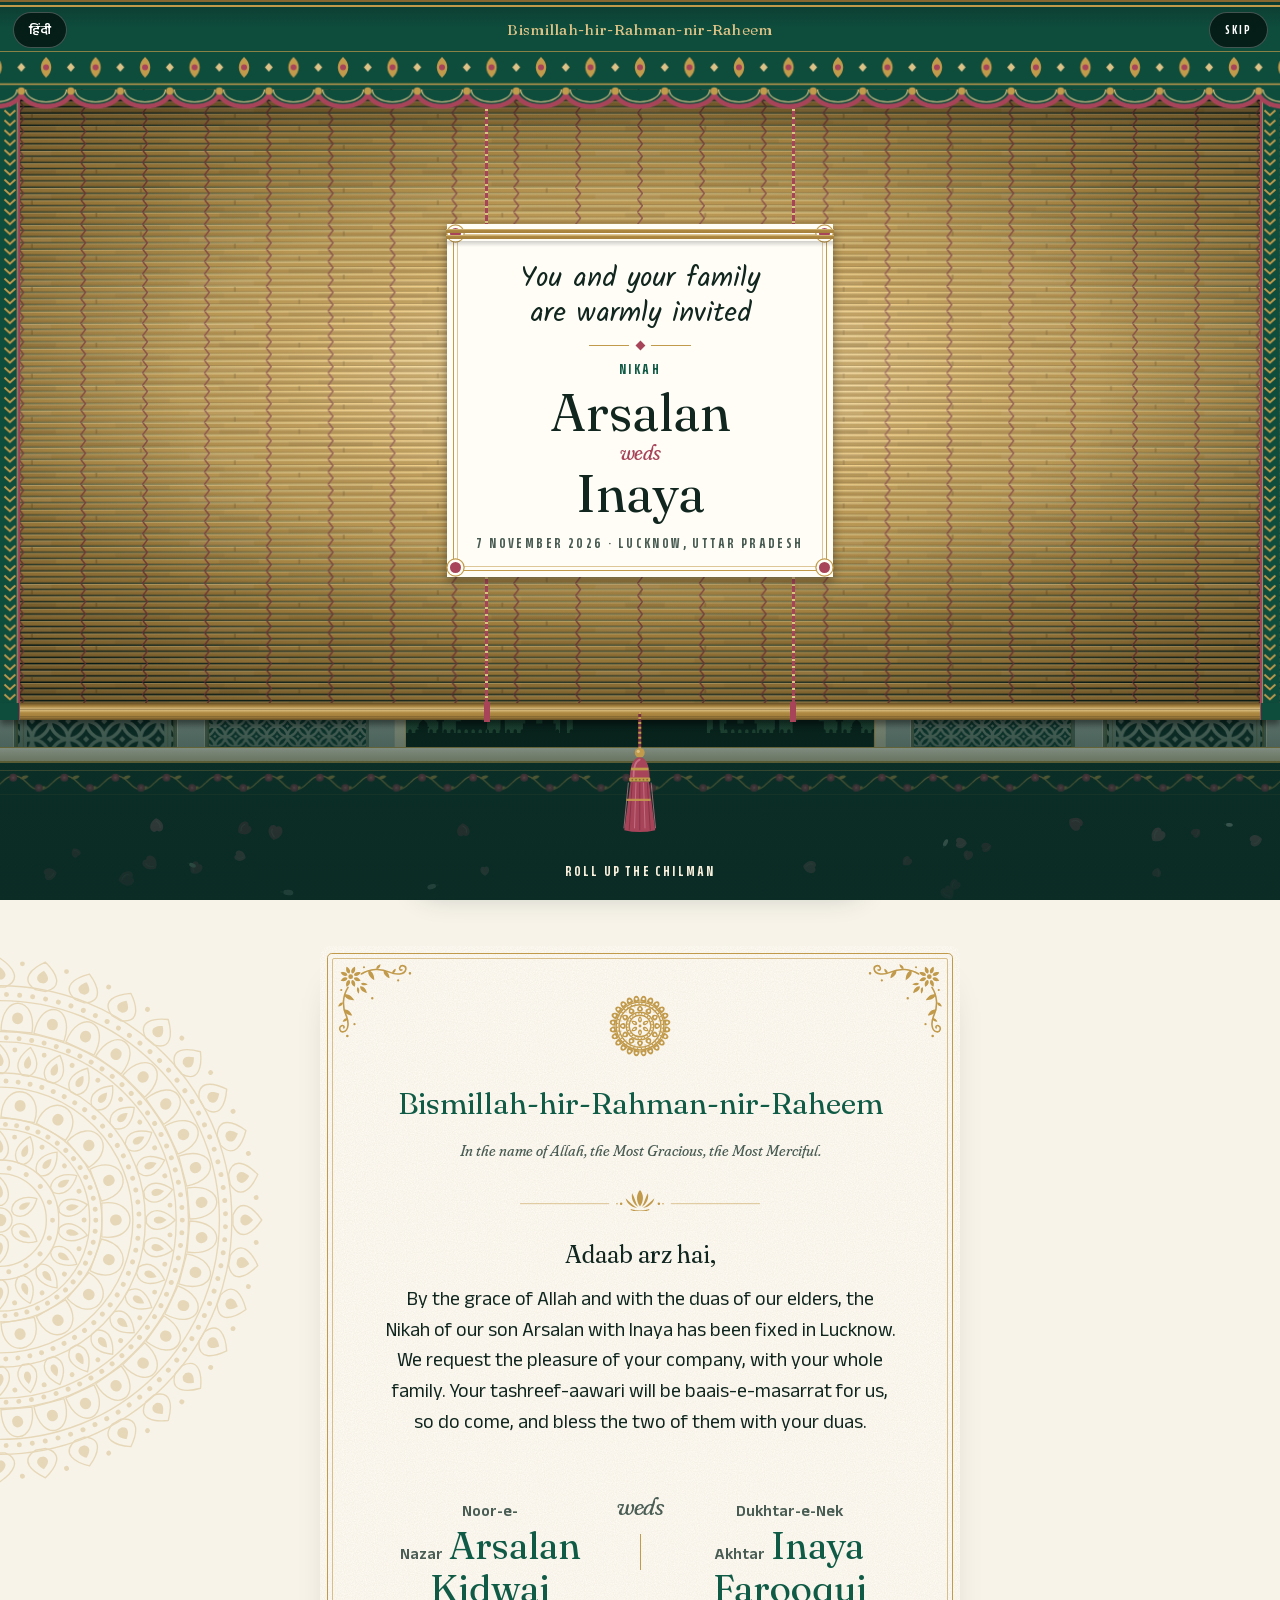
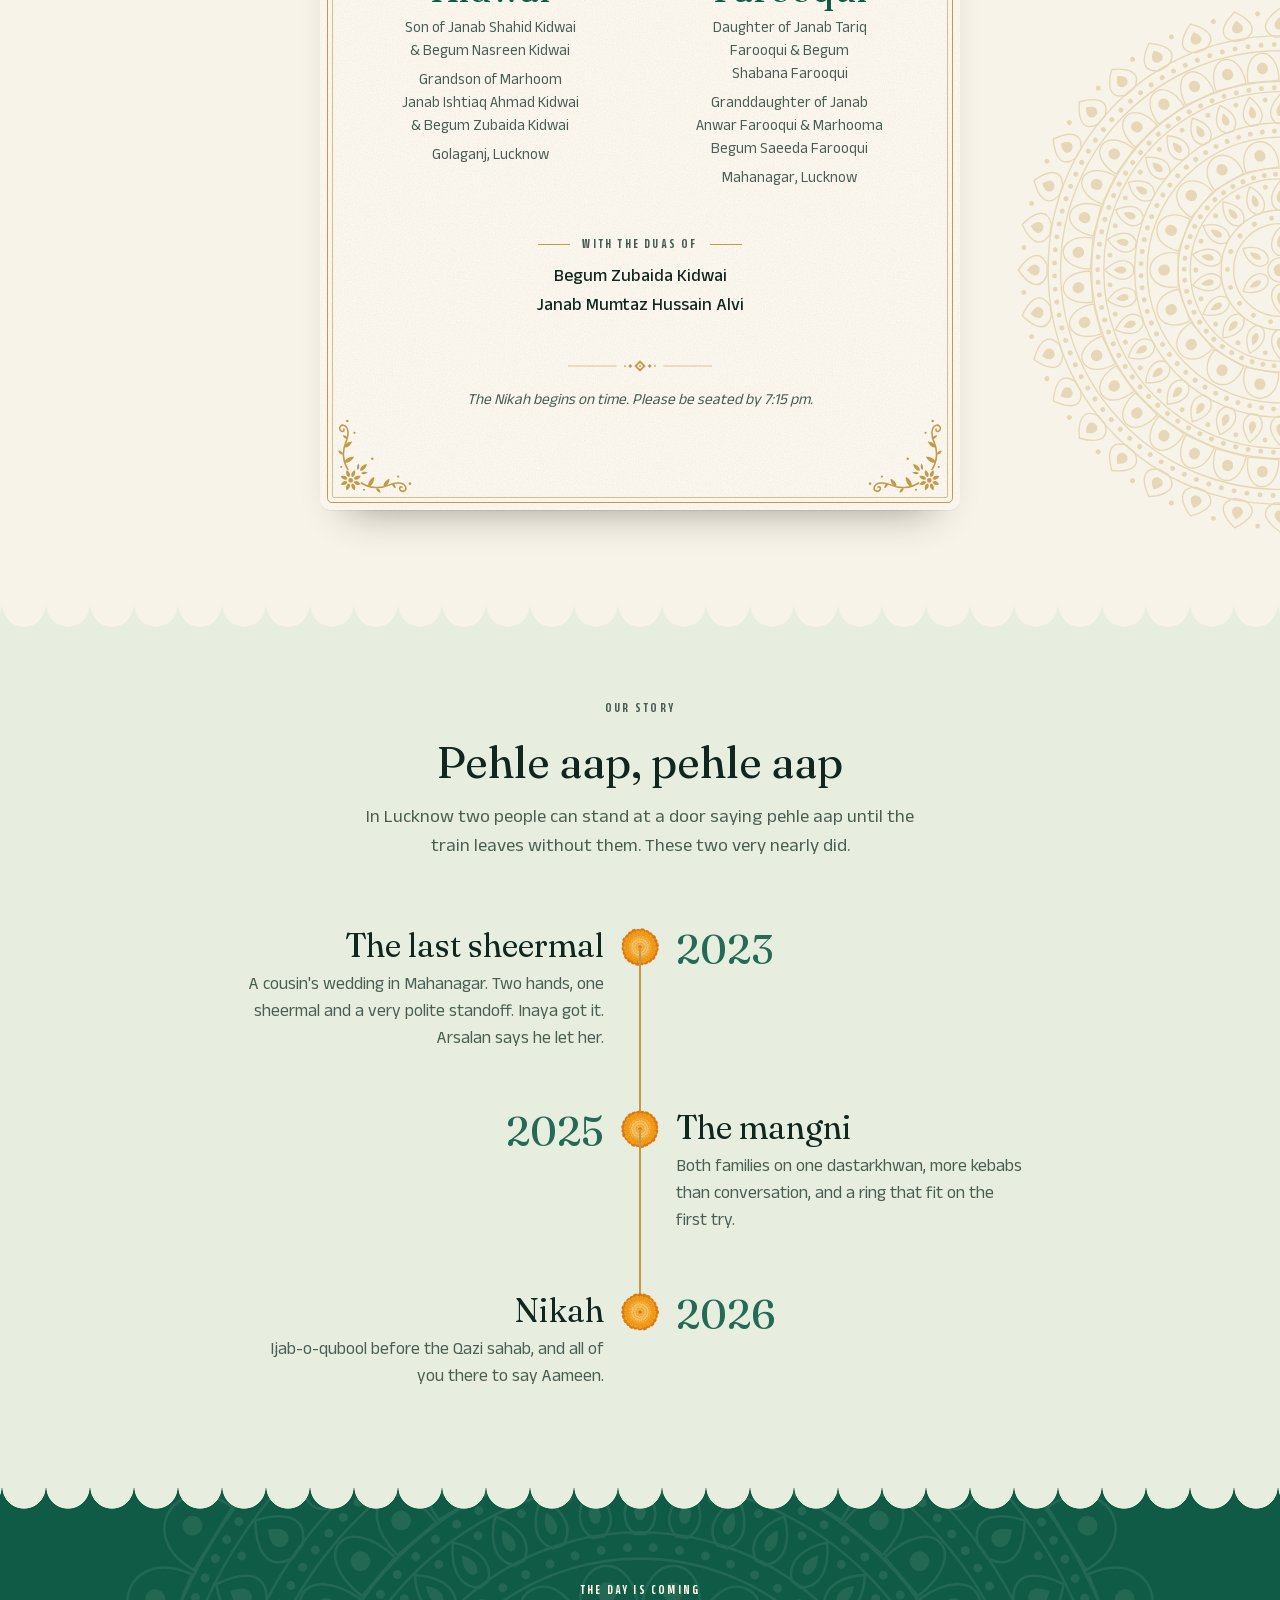
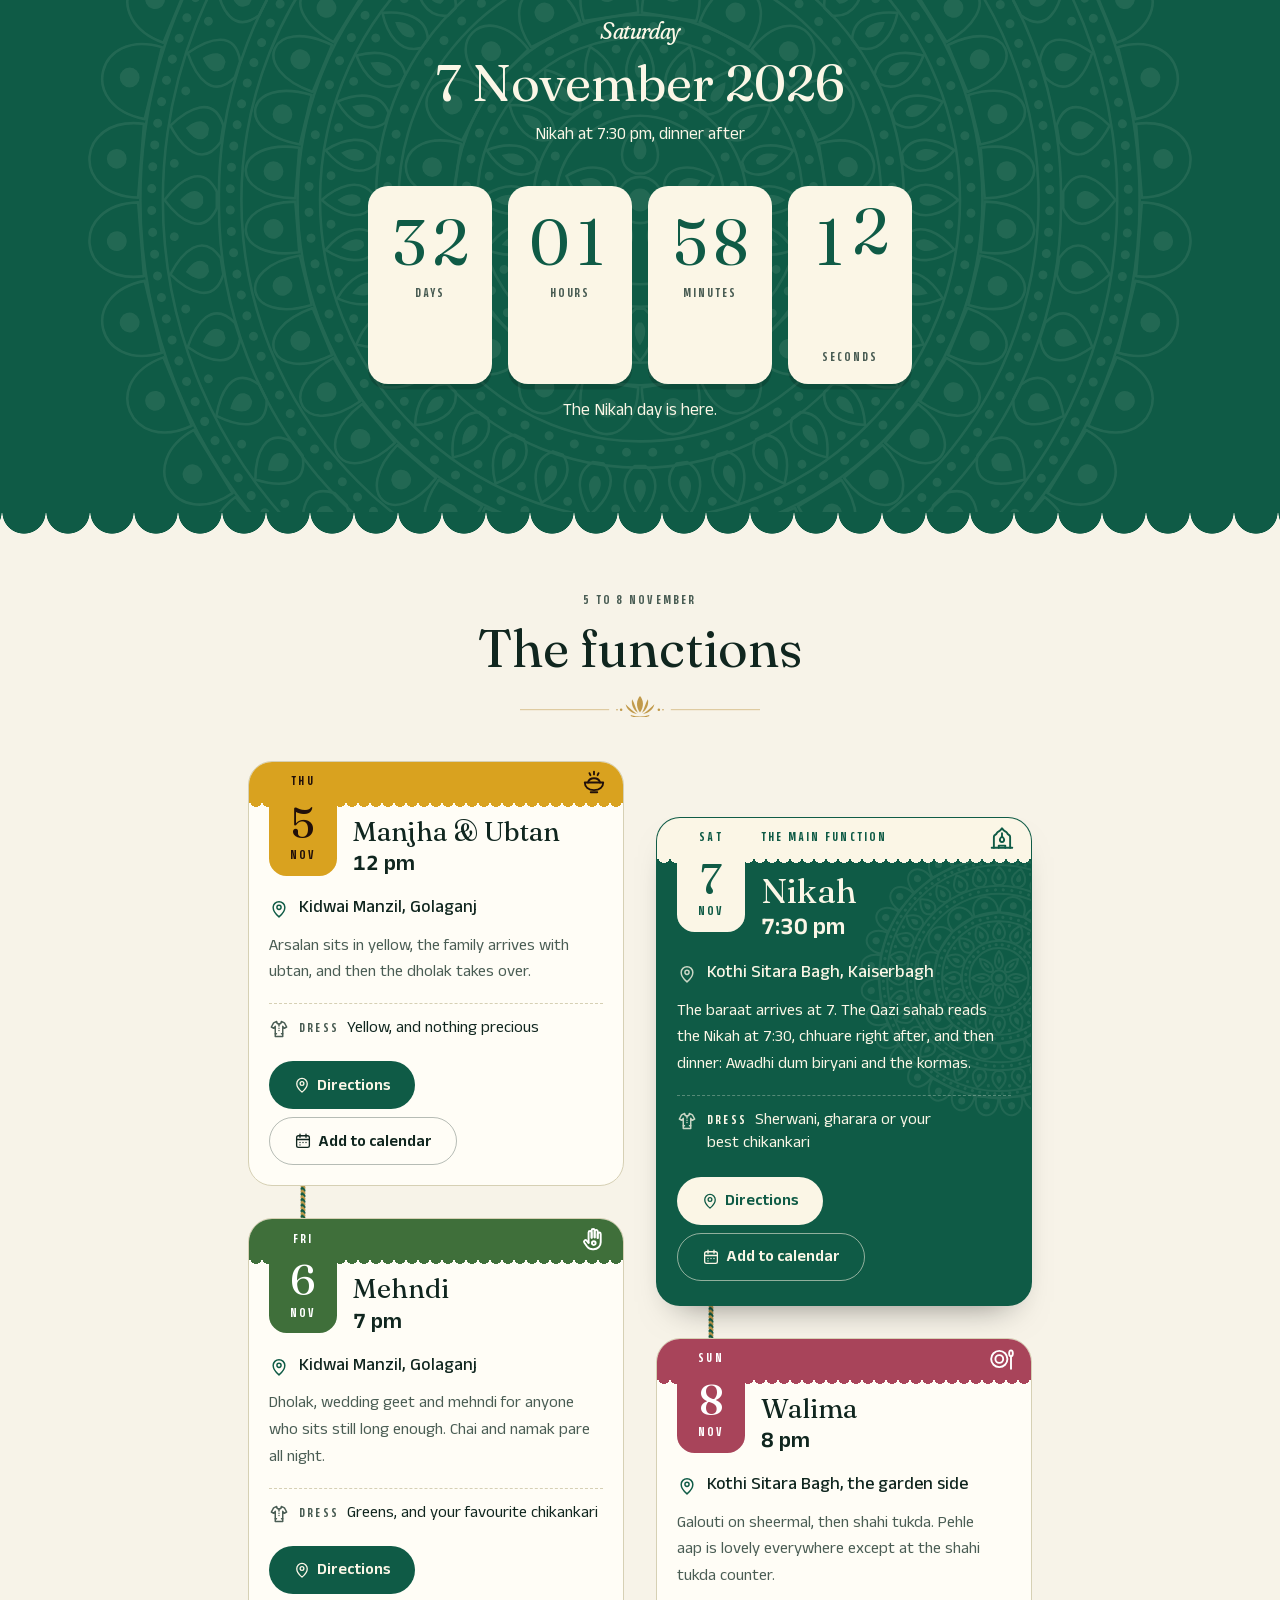
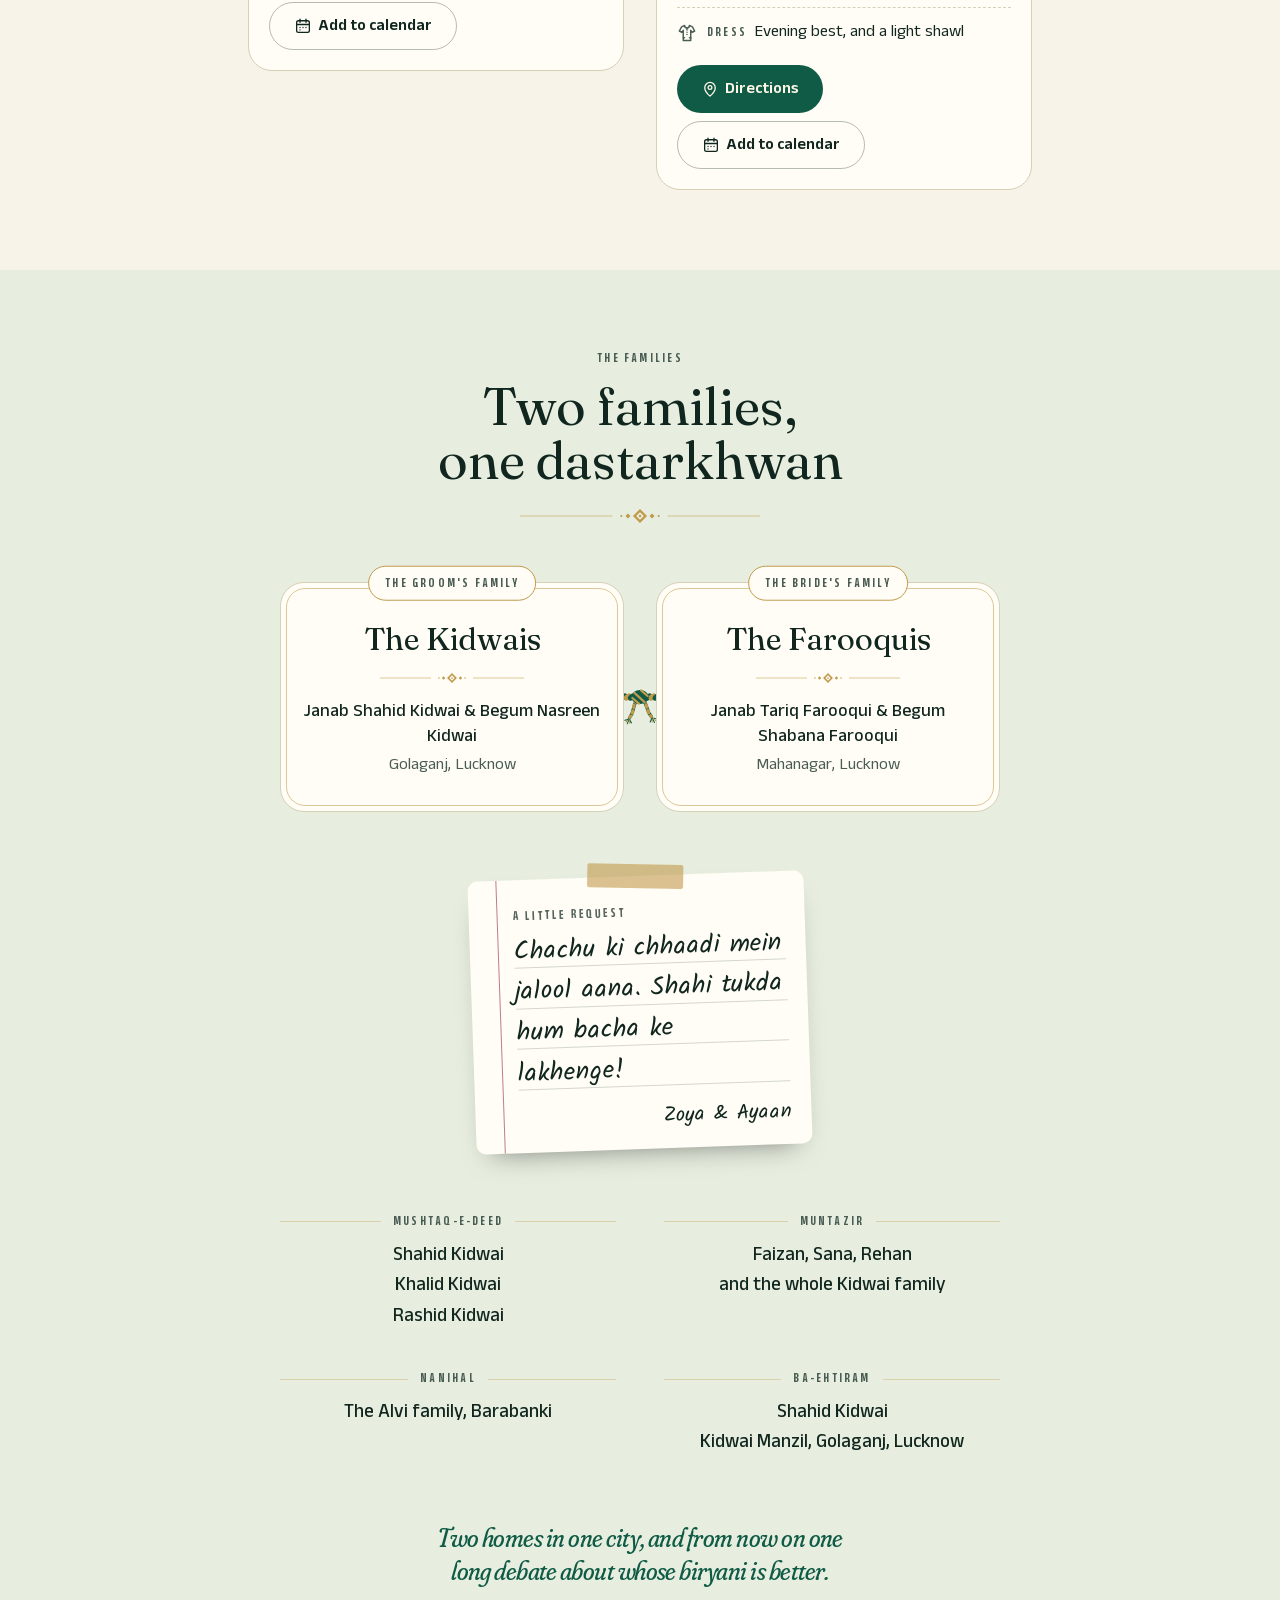
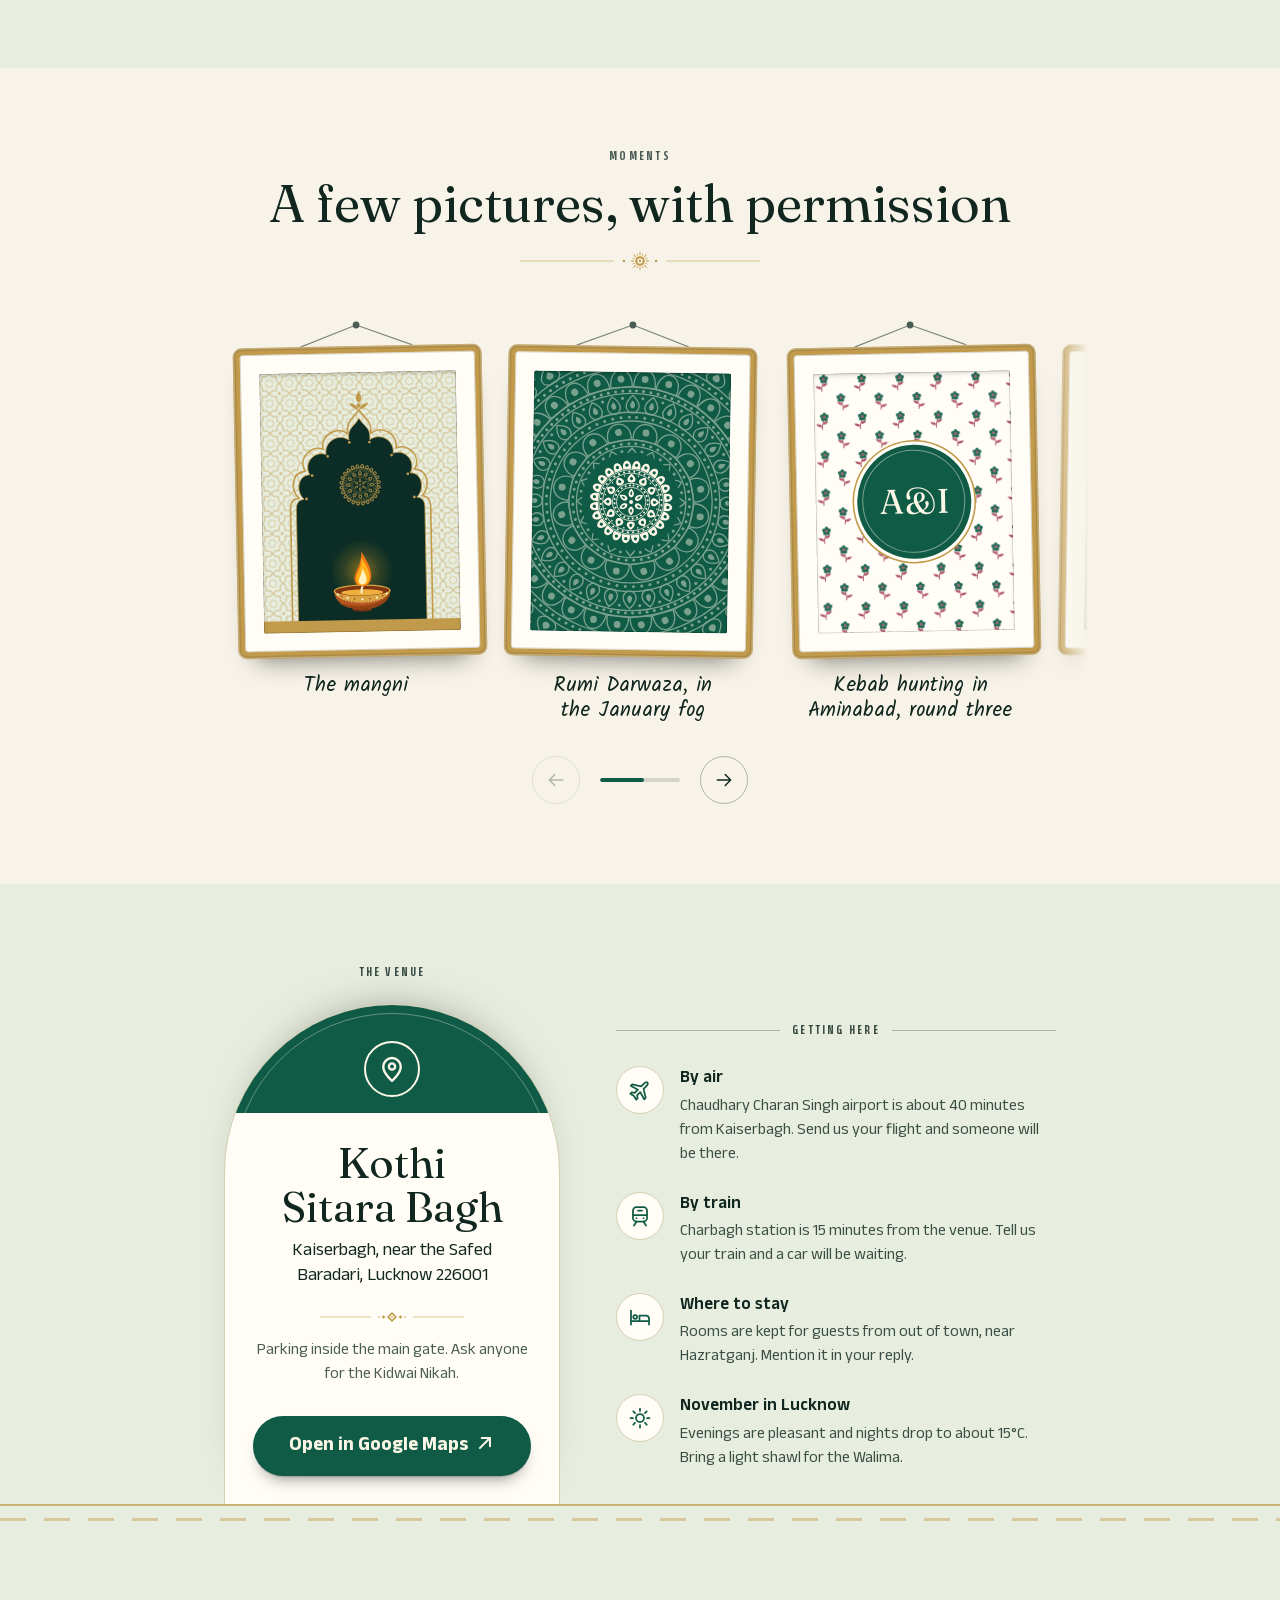
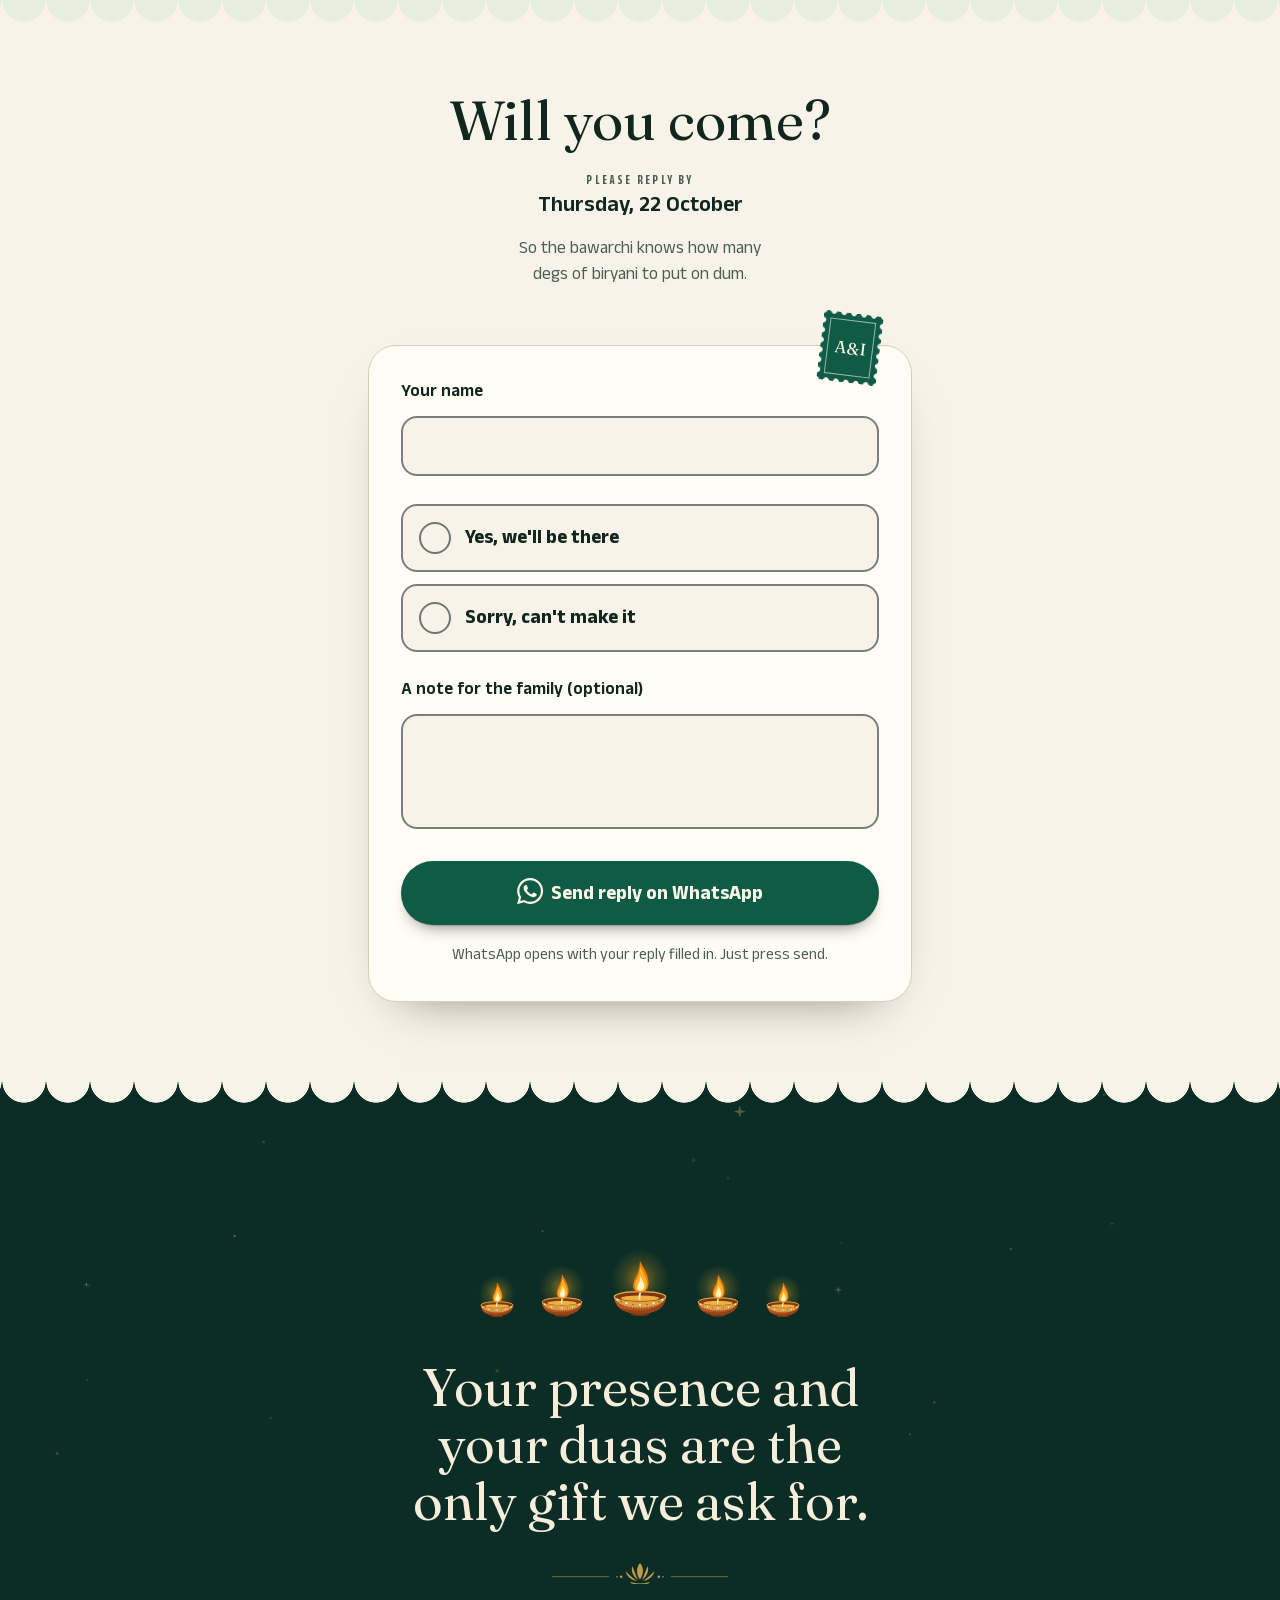
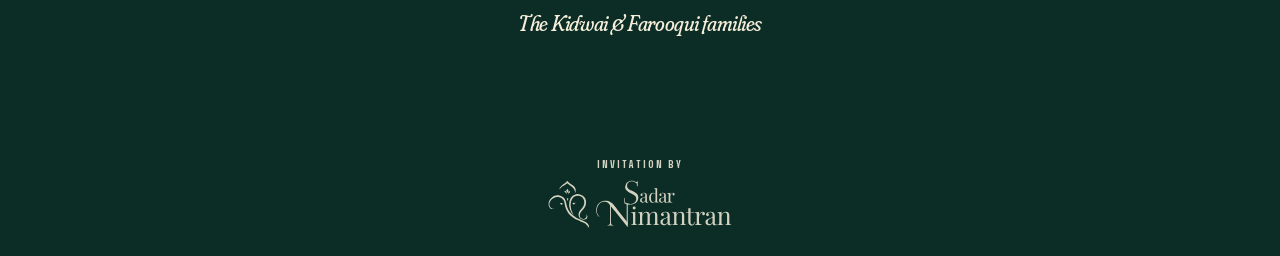
==== scraped-invitation/index.html @ d2625de9 "Add interactive scraped wedding invitation Co-authored-by: Copilot <223556219+Copilot@users.noreply." ====
<!DOCTYPE html><html lang="en-IN" data-scroll-behavior="smooth" class="rozha_one_fb8da846-module__mEJhaW__variable fraunces_39f4e5ae-module__KIwuOG__variable anek_devanagari_e30c425-module__dc5SAa__variable anek_latin_2d31f974-module__HtJTQG__variable kalam_dbe3404c-module__3u8vNa__variable baloo_2_d93e222-module__LskO8q__variable tiro_devanagari_hindi_85c24d3a-module__KNwxJa__variable antialiased" style="overflow: hidden; overscroll-behavior: none; scroll-padding-top: 0px;"><head><meta charset="utf-8"><meta name="viewport" content="width=device-width, initial-scale=1, viewport-fit=cover"><link rel="stylesheet" href="css/2alt8jqq6783k.css" data-precedence="next"><link rel="stylesheet" href="css/2plwyeaesegzf.css" data-precedence="next"><style data-precedence="medium" data-href="sn-scene-noor">
.nr{--aw:min(76cqw,58cqh);--at:13cqh;--fl:18cqh;--fz:5.4cqh;--pier:3.2cqw;--sw:25cqw;--st:23cqh;--lw:min(13.5cqw,7.2cqh);--sky:calc(var(--aw)*.15);--fw:.5}
.nr-wide,.nr-flat{display:none}
.nr-arch{position:absolute;top:var(--at);bottom:var(--fl);left:calc(50% - var(--aw)/2);width:var(--aw)}
.nr-side{position:absolute;top:var(--st);bottom:var(--fl);width:var(--sw)}
.nr-s1l{left:calc(50% - var(--aw)/2 - var(--pier) - var(--sw))}
.nr-s1r{left:calc(50% + var(--aw)/2 + var(--pier))}
.nr-s2l{left:calc(50% - var(--aw)/2 - var(--pier)*2 - var(--sw)*2)}
.nr-s2r{left:calc(50% + var(--aw)/2 + var(--pier)*2 + var(--sw))}
.nr-open{position:absolute;left:1.92%;right:1.92%;bottom:0}
.nr-fish{--fishw:min(calc(var(--aw)*var(--fw)),var(--fishmax,26cqh));position:absolute;left:50%;width:var(--fishw);margin-left:calc(var(--fishw)/-2);top:calc(var(--at) - var(--fishw)*.2545)}
.nr-rose{position:absolute;top:calc(var(--at) + var(--aw)*.07);width:calc(var(--aw)*.1)}
.nr-moon{position:absolute;left:calc(50% + var(--aw)*.17);top:calc(var(--at) + var(--aw)*.27);width:calc(var(--aw)*.15)}
.nr-lamp{position:absolute;transform-origin:50% 0}
.nr-lamp>div{transform-origin:50% 0;width:calc(var(--lw)*var(--k,1));margin-left:calc(var(--lw)*var(--k,1)/-2)}
.nr-chain{width:max(1px,.26cqw);height:var(--ch,2.4cqh);margin:0 auto}
.nr-lamp-c{left:50%;top:calc(var(--at) + .3cqh);--k:1.04}
.nr-lamp-l1,.nr-lamp-r1{--k:.66;--ch:8.6cqh;top:var(--fz)}
.nr-lamp-l1{left:5cqw}
.nr-lamp-r1{left:95cqw}
.nr-pool{position:absolute;width:calc(var(--lw)*3.4);height:calc(var(--lw)*3.4);margin-left:calc(var(--lw)*-1.7);margin-top:calc(var(--ch,2.4cqh) + var(--lw)*var(--k,1)*.72 - var(--lw)*1.7);border-radius:50%}
.nr-petal{position:absolute;width:var(--s);height:var(--s);left:var(--x);top:var(--y)}
.nr-lit{opacity:0}
@container (min-aspect-ratio:3/5) and (max-aspect-ratio:1/1){
.nr{--at:10.5cqh;--lw:min(13.5cqw,5.4cqh);--fishmax:20cqh}
.nr-moon{left:calc(50% + var(--aw)*.12);top:calc(var(--at) + var(--aw)*.16);width:calc(var(--aw)*.09)}
}
@container (min-aspect-ratio:1/1){
.nr{--aw:min(max(38cqw,52cqh),62cqh);--at:13cqh;--fl:18cqh;--pier:2.2cqw;--sw:calc((100cqw - var(--aw) - var(--pier)*5)/4);--st:24cqh;--lw:min(7.2cqw,8.4cqh);--sky:min(calc(var(--aw)*.15),9cqh);--fw:.38}
.nr-wide{display:block}
.nr-tall{display:none}
.nr-lamp-l1,.nr-lamp-r1{--k:.8;--ch:2.2cqh;top:calc(var(--st) + .2cqh)}
.nr-lamp-l1{left:calc(50% - var(--aw)/2 - var(--pier) - var(--sw)/2)}
.nr-lamp-r1{left:calc(50% + var(--aw)/2 + var(--pier) + var(--sw)/2)}
.nr-lamp-l2,.nr-lamp-r2{--k:.66;--ch:calc(var(--at) + var(--aw)*.1 - var(--fz));top:var(--fz)}
.nr-lamp-l2{left:calc(50% - var(--aw)/2 - var(--pier)/2)}
.nr-lamp-r2{left:calc(50% + var(--aw)/2 + var(--pier)/2)}
.nr-moon{left:calc(50% + var(--aw)/2 + var(--pier) + var(--sw)*.36);top:calc(var(--st) + var(--sw)*1.08);width:calc(var(--sw)*.3)}
.nr-petal{left:var(--xw,var(--x))}
}
@container (min-aspect-ratio:2/1){
.nr{--aw:min(60cqw,130cqh);--at:11cqh;--st:22cqh;--fw:.24;--sky:min(calc(var(--aw)*.12),8cqh)}
.nr-flat{display:block}
.nr-round{display:none}
}
@keyframes nr-light{0%{opacity:0}28%{opacity:.9}42%{opacity:.45}60%{opacity:1}74%{opacity:.82}100%{opacity:1}}
@keyframes nr-fade{from{opacity:0}to{opacity:1}}
@keyframes nr-moon{from{opacity:0;transform:translateY(18%)}to{opacity:1;transform:translateY(0)}}
@keyframes nr-glow{from{opacity:.55}to{opacity:1}}
@keyframes nr-swing{0%{transform:rotate(7deg)}22%{transform:rotate(-5deg)}44%{transform:rotate(3.2deg)}66%{transform:rotate(-1.8deg)}84%{transform:rotate(.8deg)}100%{transform:rotate(0)}}
@keyframes nr-sway{from{transform:rotate(-1.2deg)}to{transform:rotate(1.2deg)}}
@keyframes nr-settle{0%{opacity:0;transform:translateY(-70%) scale(.6)}60%{opacity:1}100%{opacity:1;transform:none}}
[data-active="true"]>.nr .nr-lit{animation:nr-light 1.1s ease-out var(--d,1s) both}
[data-active="true"]>.nr .nr-stars{animation:nr-fade 2.4s ease-out .3s both}
[data-active="true"]>.nr .nr-moon{animation:nr-moon 1.6s cubic-bezier(.22,1,.36,1) .2s both}
[data-active="true"]>.nr .nr-halo{animation:nr-glow 5.5s ease-in-out 1.8s infinite alternate}
[data-active="true"]>.nr .nr-lamp{animation:nr-swing 2.6s cubic-bezier(.37,0,.63,1) var(--s,.2s) both}
[data-active="true"]>.nr .nr-lamp>div{animation:nr-sway 7s cubic-bezier(.37,0,.63,1) calc(var(--s,.2s) + 2.6s) infinite alternate}
[data-active="true"]>.nr .nr-petal{animation:nr-settle .9s cubic-bezier(.22,1,.36,1) var(--d,1.2s) both}
[data-active="false"]>.nr *{animation-play-state:paused!important}
@media (prefers-reduced-motion:reduce){
[data-active="true"]>.nr .nr-lit,[data-active="true"]>.nr .nr-stars,[data-active="true"]>.nr .nr-moon,[data-active="true"]>.nr .nr-petal{animation-delay:0s}
[data-active="true"]>.nr .nr-lamp,[data-active="true"]>.nr .nr-lamp>div,[data-active="true"]>.nr .nr-halo{animation:none}
}
</style><style data-precedence="default" data-href="sn-invite-hero nyota-invite-story">
.sn-hero{--hero-cap:13.5svh;--hero-name:clamp(2.1rem,min(19cqw,var(--hero-cap)),8.5rem);--hero-pad:6rem;--hero-shift:0rem}
@media (max-height:740px){.sn-hero{--hero-shift:1.5rem}}
@media (max-height:480px) and (orientation:landscape){
.sn-hero{--hero-cap:12svh;--hero-pad:5rem;--hero-shift:-.5rem}
.sn-hero-names{display:flex;flex-wrap:wrap;align-items:baseline;justify-content:center;column-gap:.4em}
.sn-hero-join{margin-block:0;font-size:.5em}
.sn-hero-join>[aria-hidden]{display:none}
.sn-hero-note{max-width:44em}
}

@keyframes story-flower {
  from { opacity: 0; transform: scale(0.3) rotate(-70deg); }
  to { opacity: 1; transform: none; }
}
@keyframes story-thread {
  from { transform: scaleY(0); }
  to { transform: none; }
}
@supports (animation-timeline: view()) {
  @media (prefers-reduced-motion: no-preference) {
    .story-flower {
      animation: story-flower linear both;
      animation-timeline: view(0px);
      animation-range: entry 0px entry 190px;
    }
    .story-thread {
      animation: story-thread linear both;
      animation-timeline: view(0px);
      animation-range: entry 150px entry calc(100% + 170px);
    }
  }
}
</style><link rel="preload" as="script" fetchpriority="low" href="/_next/static/immutable/chunks/0u8o9x4sxefsw.js"><script src="js/205vixdy66vji.js" async=""></script><script src="js/19omyc8ho3u8k.js" async=""></script><script src="js/3q20t7yv4-qfp.js" async=""></script><script src="js/turbopack-0eb785d1_tszw.js" async=""></script><script src="js/0whv78dnfwmrj.js" async=""></script><script src="js/43n5dn-0r704p.js" async=""></script><script src="js/1cua94dj2jm93.js" async=""></script><script src="js/1tf2pn9278k7y.js" async=""></script><script src="js/11vevui74wfl6.js" async=""></script><script src="js/03nlifkr_qn72.js" async=""></script><script src="js/25lwce5_d8di1.js" async=""></script><script src="js/24scx6wdqo3n9.js" async=""></script><script src="js/0t2d4fyuv31fm.js" async=""></script><script src="js/3i6y96-zdpn6-.js" async=""></script><script src="js/37k6t-r7sxxlx.js" async=""></script><script src="js/03a75b-hups2y.js" async=""></script><link rel="preload" href="/_next/static/immutable/chunks/2ylto8yyzv4v0.js" as="script" fetchpriority="low"><link rel="preload" href="/_next/static/immutable/chunks/0lf0vjg-y26vk.js" as="script" fetchpriority="low"><link rel="preload" href="/_next/static/immutable/chunks/2hezdfrcfo0bi.js" as="script" fetchpriority="low"><meta name="theme-color" content="#0b2d26"><title>Arsalan weds Inaya · Sample wedding invitation · Sadar Nimantran</title><meta name="description" content="By the grace of Allah and with the duas of our elders, the Nikah of our son Arsalan with Inaya has been fixed in Lucknow. We request the pleasure of your…"><meta name="application-name" content="Sadar Nimantran"><link rel="manifest" href="/manifest.webmanifest"><meta name="robots" content="index, follow"><link rel="canonical" href="https://sadarnimantran.in/invite/arsalan-inaya"><meta name="format-detection" content="telephone=no"><meta property="og:title" content="Arsalan weds Inaya"><meta property="og:description" content="By the grace of Allah and with the duas of our elders, the Nikah of our son Arsalan with Inaya has been fixed in Lucknow. We request the pleasure of your…"><meta property="og:url" content="https://sadarnimantran.in/invite/arsalan-inaya"><meta property="og:locale" content="en_IN"><meta property="og:image" content="og"><meta property="og:image:width" content="1200"><meta property="og:image:height" content="630"><meta property="og:image:alt" content="Arsalan weds Inaya"><meta property="og:type" content="website"><meta name="twitter:card" content="summary_large_image"><meta name="twitter:title" content="Arsalan weds Inaya"><meta name="twitter:description" content="By the grace of Allah and with the duas of our elders, the Nikah of our son Arsalan with Inaya has been fixed in Lucknow. We request the pleasure of your…"><meta name="twitter:image" content="https://sadarnimantran.in/api/og?slug=arsalan-inaya"><link rel="icon" href="favicon.ico" sizes="48x48" type="image/x-icon"><link rel="icon" href="fonts/icon.svg" sizes="any" type="image/svg+xml"><link rel="apple-touch-icon" href="images/apple-icon.png" sizes="180x180" type="image/png"><meta name="next-size-adjust" content=""><script src="js/0c0hxoamwjsbw.js" nomodule=""></script><script src="js/3egv6y_l_0t8r.js"></script><link rel="preload" href="/_next/static/immutable/media/0fcab32fcfb2da9d-s.p.1xuyavnr-8o1k.woff2" as="font" crossorigin="" type="font/woff2"><link rel="preload" href="/_next/static/immutable/media/970c428219233a3d-s.p.3p08-1dmxavj4.woff2" as="font" crossorigin="" type="font/woff2"><link rel="preload" href="/_next/static/immutable/media/c7efa499f6b5d977-s.p.3f1khjjg7swiz.woff2" as="font" crossorigin="" type="font/woff2"><link rel="preload" href="/_next/static/immutable/media/e3f77e691ca9dca0-s.p.36nw9m0x9jiu9.woff2" as="font" crossorigin="" type="font/woff2"><link rel="preload" href="/_next/static/immutable/media/f737f94c060e53da-s.p.2898l26umxsw_.woff2" as="font" crossorigin="" type="font/woff2"><script type="text/javascript" crossorigin="anonymous" src="js/web-vitals-with-attribution.js"></script><script type="text/javascript" crossorigin="anonymous" src="js/exception-autocapture.js"></script><script type="text/javascript" crossorigin="anonymous" src="js/dead-clicks-autocapture.js"></script><script type="text/javascript" crossorigin="anonymous" src="js/config.js"></script><script type="text/javascript" crossorigin="anonymous" src="js/surveys.js"></script><script src="js/2ylto8yyzv4v0.js"></script><script src="js/0lf0vjg-y26vk.js"></script><script src="js/2hezdfrcfo0bi.js"></script><style></style></head><body style="overflow: hidden; overscroll-behavior: none; background-color: rgb(11, 45, 38);"><div hidden=""><!--$--><!--/$--></div><svg width="0" height="0" aria-hidden="true" focusable="false" style="position:absolute;width:0;height:0;overflow:hidden"><defs><g id="zm"><g id="zm0"><path d="M41.1 -2A3.7 3.7 0 0 1 44.9 3.8A4.1 4.1 0 0 1 40 9.5A3.8 3.8 0 0 1 42.5 16.2A3.9 3.9 0 0 1 36.2 19.7A3.9 3.9 0 0 1 36.9 26.8A4 4 0 0 1 29.6 28.6A4.6 4.6 0 0 1 29.5 37.1A4.3 4.3 0 0 1 21.8 34.9A3.8 3.8 0 0 1 18.8 41.2A3.9 3.9 0 0 1 11.8 39.4A4.2 4.2 0 0 1 7.4 45.8A4 4 0 0 1 1.6 41.1A4.6 4.6 0 0 1 -4.3 47.2A4.8 4.8 0 0 1 -9.6 40A3.7 3.7 0 0 1 -16.1 42A3.4 3.4 0 0 1 -19 36.5A4.3 4.3 0 0 1 -26.9 38.3A4.6 4.6 0 0 1 -28.2 30A3.7 3.7 0 0 1 -35 28.6A4.1 4.1 0 0 1 -35.4 21A3.6 3.6 0 0 1 -41.2 17.7A3.4 3.4 0 0 1 -39.5 11.5A4.4 4.4 0 0 1 -46.4 7.1A4.5 4.5 0 0 1 -41.2 0.7A4.1 4.1 0 0 1 -45.9 -5.2A3.6 3.6 0 0 1 -40.2 -8.7A4.3 4.3 0 0 1 -44 -15.8A4.3 4.3 0 0 1 -36.6 -18.8A4.2 4.2 0 0 1 -38.2 -26.4A4.3 4.3 0 0 1 -30.5 -27.7A4.1 4.1 0 0 1 -29.8 -35.3A4.4 4.4 0 0 1 -21.7 -35A4.4 4.4 0 0 1 -19.3 -42.9A4.2 4.2 0 0 1 -12.4 -39.2A4 4 0 0 1 -8 -45.2A4.2 4.2 0 0 1 -1.4 -41.1A3.7 3.7 0 0 1 4.3 -45A4 4 0 0 1 9.8 -40A3.8 3.8 0 0 1 16.4 -42.2A3.3 3.3 0 0 1 18.8 -36.6A4.4 4.4 0 0 1 26.7 -38.7A4.8 4.8 0 0 1 28.2 -30A4.4 4.4 0 0 1 36.3 -29.6A4.2 4.2 0 0 1 34.9 -21.9A4.5 4.5 0 0 1 42.8 -19.6A4.4 4.4 0 0 1 39.3 -12.3A4.5 4.5 0 0 1 46.5 -8.2A4.4 4.4 0 0 1 41.1 -2Z" fill="var(--z2,#e07b12)" stroke="none" stroke-width="0" stroke-linejoin="round"></path><path d="M45.3 3.8L40.7 3.4M42.4 16.2L38.2 14.6M36.7 26.7L33 24M28.3 35.6L25.4 32M18.8 41.4L16.9 37.2M7.3 44.9L6.5 40.3M-4.1 45.2L-3.7 40.7M-16.3 42.4L-14.6 38.2M-26.1 37.2L-23.4 33.5M-35.2 28.8L-31.6 25.9M-41.8 17.9L-37.6 16.1M-44.9 6.9L-40.4 6.2M-45.1 -5.1L-40.6 -4.6M-42.8 -15.3L-38.5 -13.8M-37.4 -25.8L-33.6 -23.2M-29.3 -34.7L-26.4 -31.2M-18.7 -41.4L-16.8 -37.2M-7.9 -44.7L-7.1 -40.2M4.4 -45.2L3.9 -40.7M16.4 -42.4L14.8 -38.1M25.8 -37.4L23.2 -33.6M35.2 -28.7L31.6 -25.8M41.3 -18.9L37.1 -17M44.8 -7.9L40.2 -7.1" fill="none" stroke="var(--z5,#ca6710)" stroke-width="0.5" stroke-linecap="round"></path></g><g id="zm1"><path d="M35.9 5.8A3.6 3.6 0 0 1 37.9 12.2A3.6 3.6 0 0 1 32.6 16.1A3.8 3.8 0 0 1 33.2 23.1A3.9 3.9 0 0 1 26.3 25.1A4 4 0 0 1 25 32.3A4.2 4.2 0 0 1 17.3 32A4.3 4.3 0 0 1 14.2 39.3A4.2 4.2 0 0 1 7.4 35.6A3.7 3.7 0 0 1 2.2 40.2A3.9 3.9 0 0 1 -3.7 36.2A3.9 3.9 0 0 1 -10.2 39.6A3.7 3.7 0 0 1 -13.6 33.7A3.5 3.5 0 0 1 -20.1 34.1A3.7 3.7 0 0 1 -23.2 28A3.7 3.7 0 0 1 -29.9 26.7A4 4 0 0 1 -30.8 19.3A4.3 4.3 0 0 1 -38.3 16.7A4.1 4.1 0 0 1 -35 9.8A3.8 3.8 0 0 1 -40.2 5A3.7 3.7 0 0 1 -36.3 -0.8A3.5 3.5 0 0 1 -39 -6.7A3.5 3.5 0 0 1 -34.5 -11.4A3.6 3.6 0 0 1 -35.6 -18.1A4 4 0 0 1 -29.1 -21.8A4.1 4.1 0 0 1 -29 -29.4A4.3 4.3 0 0 1 -21.1 -29.6A3.6 3.6 0 0 1 -18 -35.5A3.5 3.5 0 0 1 -11.6 -34.5A4 4 0 0 1 -7.1 -40.4A4.1 4.1 0 0 1 -0.8 -36.3A3.6 3.6 0 0 1 5.1 -39.4A3.4 3.4 0 0 1 9.6 -35.1A4.2 4.2 0 0 1 16.9 -38A4 4 0 0 1 19.1 -30.9A3.7 3.7 0 0 1 25.9 -30.7A4.1 4.1 0 0 1 27.9 -23.3A4.3 4.3 0 0 1 35.7 -21.6A4.2 4.2 0 0 1 33.5 -14.2A4 4 0 0 1 39.8 -10.2A3.6 3.6 0 0 1 36 -4.8A4.4 4.4 0 0 1 41.9 0.7A4.3 4.3 0 0 1 35.9 5.8Z" fill="var(--z1,#f2a31b)" stroke="var(--z2,#e07b12)" stroke-width="0.8" stroke-linejoin="round"></path><path d="M38.2 12.3L34.1 11M32.9 23L29.4 20.5M24.6 31.7L22 28.4M13.6 37.7L12.2 33.7M2.2 40.1L2 35.8M-10 38.9L-8.9 34.7M-20.4 34.6L-18.2 30.9M-29.9 26.7L-26.7 23.9M-36.8 16L-32.9 14.3M-39.8 4.9L-35.6 4.4M-39.5 -6.8L-35.3 -6.1M-35.8 -18.2L-32 -16.2M-28.2 -28.6L-25.2 -25.5M-18.2 -35.8L-16.2 -32M-7 -39.5L-6.2 -35.3M5.1 -39.8L4.6 -35.6M16.3 -36.7L14.5 -32.8M25.9 -30.6L23.2 -27.4M34.3 -20.8L30.7 -18.6M38.9 -10L34.7 -8.9M40.1 0.7L35.9 0.6" fill="none" stroke="var(--z2,#e07b12)" stroke-width="0.5" stroke-linecap="round"></path></g><g id="zm2"><path d="M31 -3.8A3.8 3.8 0 0 1 35.1 1.9A3.5 3.5 0 0 1 30.5 6.5A3.5 3.5 0 0 1 31.7 12.9A3.8 3.8 0 0 1 26.1 17.1A3.9 3.9 0 0 1 25.9 24.4A3.5 3.5 0 0 1 19.4 24.4A3.5 3.5 0 0 1 16.4 30.2A3.8 3.8 0 0 1 9.3 29.8A3.8 3.8 0 0 1 4.5 34.8A3.7 3.7 0 0 1 -1.2 31.2A4.1 4.1 0 0 1 -7.6 35.2A4 4 0 0 1 -11.6 29A4 4 0 0 1 -18.8 30.5A4 4 0 0 1 -20.7 23.4A3.6 3.6 0 0 1 -27 21.5A4.2 4.2 0 0 1 -28 13.8A3.6 3.6 0 0 1 -33.2 9.6A3.3 3.3 0 0 1 -31 4A3.5 3.5 0 0 1 -34.1 -1.6A3.4 3.4 0 0 1 -30.5 -6.8A4 4 0 0 1 -33 -13.8A3.9 3.9 0 0 1 -26.4 -16.7A4 4 0 0 1 -26.4 -24A4 4 0 0 1 -18.9 -24.8A3.7 3.7 0 0 1 -16 -31A4 4 0 0 1 -8.8 -29.9A3.4 3.4 0 0 1 -3.8 -33.8A2.9 2.9 0 0 1 1 -31.2A3.7 3.7 0 0 1 7.2 -34.3A3.8 3.8 0 0 1 11.6 -29A3.4 3.4 0 0 1 18 -28.9A3.5 3.5 0 0 1 20.9 -23.2A3.6 3.6 0 0 1 27.3 -21.3A3.7 3.7 0 0 1 27.6 -14.5A3.7 3.7 0 0 1 33.3 -10.7A3.9 3.9 0 0 1 31 -3.8Z" fill="var(--z1,#f2a31b)" stroke="var(--z2,#e07b12)" stroke-width="0.8" stroke-linejoin="round"></path><path d="M34.4 1.8L30.5 1.6M31.9 12.9L28.3 11.5M25.1 23.6L22.2 20.9M16.4 30.3L14.6 26.8M4.4 34.2L3.9 30.3M-7.3 33.7L-6.5 29.8M-18.1 29.3L-16.1 26M-27 21.4L-23.9 19M-33.1 9.6L-29.3 8.5M-34.4 -1.6L-30.5 -1.5M-31.8 -13.3L-28.2 -11.7M-25.5 -23.2L-22.6 -20.6M-15.8 -30.6L-14 -27.1M-3.8 -34.2L-3.4 -30.3M7 -33.7L6.2 -29.9M18.2 -29.2L16.1 -25.9M27.1 -21.2L24.1 -18.8M32.8 -10.5L29.1 -9.3" fill="none" stroke="var(--z2,#e07b12)" stroke-width="0.5" stroke-linecap="round"></path></g><g id="zm3"><path d="M25.6 2.7A3.6 3.6 0 0 1 27.8 9A3.3 3.3 0 0 1 22.7 12.2A3.7 3.7 0 0 1 22.5 19.1A4 4 0 0 1 15.3 20.7A3.5 3.5 0 0 1 11.9 26.4A3.6 3.6 0 0 1 5.3 25.2A3.4 3.4 0 0 1 -0.1 28.5A3.1 3.1 0 0 1 -4.9 25.3A3.3 3.3 0 0 1 -10.9 25.8A3.8 3.8 0 0 1 -15.5 20.5A3.5 3.5 0 0 1 -21.8 18.9A3.4 3.4 0 0 1 -22.4 12.6A3.3 3.3 0 0 1 -26.9 8.4A3.1 3.1 0 0 1 -25.6 2.8A3.6 3.6 0 0 1 -29.1 -2.9A3.8 3.8 0 0 1 -24.4 -8.2A3.3 3.3 0 0 1 -24.4 -14.4A3.2 3.2 0 0 1 -19.2 -17.1A3.4 3.4 0 0 1 -16.8 -22.9A3.6 3.6 0 0 1 -10.2 -23.6A3.4 3.4 0 0 1 -5.5 -27.9A2.6 2.6 0 0 1 -1.2 -25.7A3.3 3.3 0 0 1 4.6 -27.8A4.1 4.1 0 0 1 10.8 -23.3A3.4 3.4 0 0 1 17.1 -22.8A2.7 2.7 0 0 1 18.4 -18A3.3 3.3 0 0 1 23.8 -15A3.9 3.9 0 0 1 24.5 -7.9A3.4 3.4 0 0 1 28.2 -2.9A3.3 3.3 0 0 1 25.6 2.7Z" fill="var(--z3,#f5b33d)" stroke="var(--z2,#e07b12)" stroke-width="0.8" stroke-linejoin="round"></path><path d="M27 8.8L23.6 7.7M21.7 18.4L19 16.1M11.7 25.9L10.3 22.6M-0.1 28.4L-0.1 24.9M-11.1 26.2L-9.7 22.9M-21.4 18.6L-18.8 16.3M-27.1 8.4L-23.7 7.4M-28.3 -2.8L-24.7 -2.5M-24.5 -14.4L-21.4 -12.6M-16.8 -22.9L-14.7 -20M-5.5 -27.9L-4.9 -24.4M4.6 -28L4 -24.5M17 -22.7L14.9 -19.9M24 -15.2L21 -13.3M28.2 -2.9L24.7 -2.5" fill="none" stroke="var(--z2,#e07b12)" stroke-width="0.5" stroke-linecap="round"></path></g><g id="zm4"><path d="M20.1 -2.2A3.5 3.5 0 0 1 23 3.6A3.3 3.3 0 0 1 18.6 8A3.5 3.5 0 0 1 18.3 14.4A3.3 3.3 0 0 1 12.5 16A3.5 3.5 0 0 1 9.1 21.4A3.1 3.1 0 0 1 3.6 19.9A3.2 3.2 0 0 1 -1.8 22.3A4 4 0 0 1 -8.2 18.5A3.3 3.3 0 0 1 -14.3 17.8A3.1 3.1 0 0 1 -16.1 12.3A3.5 3.5 0 0 1 -21.5 8.8A3 3 0 0 1 -20 3.4A3.5 3.5 0 0 1 -23.1 -2.1A3.6 3.6 0 0 1 -18.9 -7.2A3.2 3.2 0 0 1 -18.2 -13.2A3.1 3.1 0 0 1 -13 -15.5A3.2 3.2 0 0 1 -9.5 -20.4A3.6 3.6 0 0 1 -2.8 -20.1A3.3 3.3 0 0 1 2.8 -22.5A3.3 3.3 0 0 1 7.6 -18.8A3.2 3.2 0 0 1 13.3 -17.7A2.9 2.9 0 0 1 15.6 -12.9A3.2 3.2 0 0 1 20.4 -9.3A3.9 3.9 0 0 1 20.1 -2.2Z" fill="var(--z4,#f8c767)" stroke="var(--z2,#e07b12)" stroke-width="0.8" stroke-linejoin="round"></path><path d="M22.1 3.5L19 3M17.6 13.8L15.1 11.8M8.7 20.6L7.5 17.7M-1.8 22.3L-1.6 19.1M-14 17.4L-12 15M-20.7 8.5L-17.7 7.3M-22.3 -2L-19.1 -1.7M-18.1 -13.1L-15.5 -11.2M-9.4 -20.3L-8.1 -17.4M2.7 -22.2L2.3 -19M13.5 -17.8L11.6 -15.3M20.3 -9.3L17.5 -7.9" fill="none" stroke="var(--z2,#e07b12)" stroke-width="0.5" stroke-linecap="round"></path></g><g id="zm5"><path d="M14.5 1.6A3 3 0 0 1 14.4 7.1A3.1 3.1 0 0 1 9.9 10.8A3.1 3.1 0 0 1 6.4 15.3A3 3 0 0 1 0.8 14.6A3 3 0 0 1 -4.8 15.6A3.2 3.2 0 0 1 -9 11.5A3.1 3.1 0 0 1 -13.9 8.6A3.3 3.3 0 0 1 -14.4 2.4A3 3 0 0 1 -15.7 -2.9A3.1 3.1 0 0 1 -12.4 -7.7A3 3 0 0 1 -9.9 -12.6A3 3 0 0 1 -4.6 -13.9A3 3 0 0 1 0.5 -16.1A2.4 2.4 0 0 1 4.4 -13.9A3.1 3.1 0 0 1 10 -13A3.1 3.1 0 0 1 12.3 -7.8A3 3 0 0 1 15.7 -3.5A2.8 2.8 0 0 1 14.5 1.6Z" fill="var(--z4,#f8c767)" stroke="var(--z2,#e07b12)" stroke-width="0.8" stroke-linejoin="round"></path><path d="M14.5 7.1L12 5.9M6.2 14.9L5.1 12.3M-4.7 15.4L-3.9 12.8M-13.7 8.5L-11.3 7M-15.9 -2.9L-13.1 -2.4M-10 -12.6L-8.3 -10.5M0.5 -16.1L0.4 -13.3M9.8 -12.8L8.1 -10.6M15.7 -3.5L13 -2.9" fill="none" stroke="var(--z2,#e07b12)" stroke-width="0.5" stroke-linecap="round"></path></g><g id="zm6"><path d="M8.3 -3.5A2.7 2.7 0 0 1 9.7 1.2A3 3 0 0 1 6.7 6A2.8 2.8 0 0 1 3.2 9.7A2.4 2.4 0 0 1 -1.2 8.9A2.8 2.8 0 0 1 -6.2 8.1A3.1 3.1 0 0 1 -8.5 2.8A2.7 2.7 0 0 1 -9.6 -2A2.9 2.9 0 0 1 -6.4 -6.3A2.7 2.7 0 0 1 -2.7 -9.8A2.4 2.4 0 0 1 1.7 -8.8A2.8 2.8 0 0 1 6.7 -7.8A2.4 2.4 0 0 1 8.3 -3.5Z" fill="var(--z3,#f5b33d)" stroke="var(--z2,#e07b12)" stroke-width="0.8" stroke-linejoin="round"></path><path d="M9.8 1.2L7.4 0.9M3.1 9.4L2.4 7.1M-6 7.8L-4.6 5.9M-9.7 -2.1L-7.3 -1.6M-2.6 -9.5L-2 -7.2M6.5 -7.5L4.9 -5.7" fill="none" stroke="var(--z2,#e07b12)" stroke-width="0.5" stroke-linecap="round"></path></g><path id="zm7" d="M3.5 -1.4A1.4 1.4 0 0 1 4.2 1.1A1.5 1.5 0 0 1 2.3 3A1.4 1.4 0 0 1 0.1 4.3A1.2 1.2 0 0 1 -1.8 3.3A1.4 1.4 0 0 1 -3.9 1.9A1.3 1.3 0 0 1 -3.7 -0.4A1.4 1.4 0 0 1 -3.3 -3A1.5 1.5 0 0 1 -0.6 -3.7A1.4 1.4 0 0 1 1.9 -3.9A1.6 1.6 0 0 1 3.5 -1.4Z" fill="var(--z2,#e07b12)"></path></g><g id="zga"><path d="M39.2 -4A7.6 7.6 0 0 1 43.5 9.4A7.8 7.8 0 0 1 33.8 20.1A7.7 7.7 0 0 1 29.7 33.8A7.8 7.8 0 0 1 15.4 36.2A7.5 7.5 0 0 1 3.9 43.8A7.3 7.3 0 0 1 -8.6 38.4A7.3 7.3 0 0 1 -22.2 37.3A6.3 6.3 0 0 1 -28.3 27.4A7.8 7.8 0 0 1 -40.6 19.9A9.2 9.2 0 0 1 -39.2 3A7.8 7.8 0 0 1 -44 -10.7A6.1 6.1 0 0 1 -35.1 -17.8A7.5 7.5 0 0 1 -31.4 -31.2A8 8 0 0 1 -17.3 -35.4A7.3 7.3 0 0 1 -6.1 -43A8.4 8.4 0 0 1 8.8 -38.4A7.3 7.3 0 0 1 22.4 -37.3A7.3 7.3 0 0 1 29.7 -25.9A7.7 7.7 0 0 1 41.1 -17.5A7.4 7.4 0 0 1 39.2 -4Z" fill="var(--z2,#ce6a16)"></path><path d="M27.4 5.6A6.8 6.8 0 0 1 26.9 18.2A5.7 5.7 0 0 1 17.2 22.1A6.6 6.6 0 0 1 8.4 30.6A7 7 0 0 1 -4.2 27.7A6.7 6.7 0 0 1 -16.6 27.6A7.7 7.7 0 0 1 -23.5 15.1A6.8 6.8 0 0 1 -32 5.8A6.9 6.9 0 0 1 -27.3 -6.1A6.9 6.9 0 0 1 -26.7 -18.8A5.5 5.5 0 0 1 -17.2 -22.1A6.7 6.7 0 0 1 -8.5 -31A6.5 6.5 0 0 1 3.1 -27.8A6.8 6.8 0 0 1 15.7 -28.6A8.3 8.3 0 0 1 23.5 -15.2A6.5 6.5 0 0 1 30.7 -5.7A6.3 6.3 0 0 1 27.4 5.6Z" fill="var(--z1,#f28a1b)"></path><path d="M15.7 -6.9A5.4 5.4 0 0 1 19.7 2.2A4.7 4.7 0 0 1 14.5 9.2A5.2 5.2 0 0 1 8.9 17.1A5 5 0 0 1 -0.3 17.2A5.5 5.5 0 0 1 -10.4 17.3A6.6 6.6 0 0 1 -15.9 6.5A5.2 5.2 0 0 1 -19.1 -2.6A5.3 5.3 0 0 1 -13.4 -10.7A5.4 5.4 0 0 1 -7.3 -18.6A5.3 5.3 0 0 1 2.3 -17A5.5 5.5 0 0 1 12.4 -16A5.2 5.2 0 0 1 15.7 -6.9Z" fill="var(--z4,#f8b967)"></path><path d="M6.9 -2.2A3.4 3.4 0 0 1 7.7 4A3 3 0 0 1 2.8 6.6A3.4 3.4 0 0 1 -3.2 8.1A3.5 3.5 0 0 1 -6.8 2.5A3.4 3.4 0 0 1 -7.9 -3.6A3 3 0 0 1 -3.3 -6.4A3.4 3.4 0 0 1 2.7 -8.3A4 4 0 0 1 6.9 -2.2Z" fill="var(--z2,#ce6a16)"></path></g><g id="zgb"><path d="M39.2 -3.9A7.6 7.6 0 0 1 43.5 9.5A7.9 7.9 0 0 1 33.7 20.3A7.6 7.6 0 0 1 29.3 33.7A7.7 7.7 0 0 1 15.3 36.3A7.3 7.3 0 0 1 3.7 43.3A7.4 7.4 0 0 1 -9.1 38.3A7.7 7.7 0 0 1 -23.4 38.3A7.7 7.7 0 0 1 -29.9 25.5A7.6 7.6 0 0 1 -41 16.9A7.8 7.8 0 0 1 -39.3 2.6A7.2 7.2 0 0 1 -41.8 -10.6A5.5 5.5 0 0 1 -34.9 -18.2A7.5 7.5 0 0 1 -30.8 -31.4A9.1 9.1 0 0 1 -14.8 -36.5A7.6 7.6 0 0 1 -3.2 -44.5A7.1 7.1 0 0 1 8.5 -38.4A7.3 7.3 0 0 1 22 -37.3A6.8 6.8 0 0 1 28.8 -26.8A7.7 7.7 0 0 1 40.6 -18.9A8.1 8.1 0 0 1 39.2 -3.9Z" fill="var(--z7,#d29325)"></path><path d="M27.6 4.8A6.7 6.7 0 0 1 27.1 17.2A6.8 6.8 0 0 1 15.9 23A6.6 6.6 0 0 1 6.7 31A6.2 6.2 0 0 1 -4.3 27.7A6.8 6.8 0 0 1 -16.9 27.7A6.5 6.5 0 0 1 -22.3 16.9A6.7 6.7 0 0 1 -31 8.1A6.5 6.5 0 0 1 -27.8 -3.5A6.8 6.8 0 0 1 -28.1 -16.1A6.9 6.9 0 0 1 -17 -22.3A6.9 6.9 0 0 1 -8.3 -31.7A7.9 7.9 0 0 1 5.7 -27.4A6.7 6.7 0 0 1 18 -26.4A5.8 5.8 0 0 1 22.6 -16.6A6.4 6.4 0 0 1 30.1 -7.4A6.8 6.8 0 0 1 27.6 4.8Z" fill="var(--z6,#f7c531)"></path><path d="M15.6 -7.1A5.3 5.3 0 0 1 19.7 1.9A4.7 4.7 0 0 1 14.6 9A5.2 5.2 0 0 1 9.2 17.1A5.7 5.7 0 0 1 -1.3 17.1A5.5 5.5 0 0 1 -11.5 16.8A5.9 5.9 0 0 1 -15.8 6.7A5.4 5.4 0 0 1 -20 -2.5A6 6 0 0 1 -13.1 -11.1A5.5 5.5 0 0 1 -6.8 -19.2A4.9 4.9 0 0 1 2 -17A5.3 5.3 0 0 1 11.6 -15.6A5 5 0 0 1 15.6 -7.1Z" fill="var(--z8,#fbda73)"></path><path d="M6.8 -2.3A3.4 3.4 0 0 1 7.8 3.8A2.9 2.9 0 0 1 3.1 6.5A3.4 3.4 0 0 1 -2.9 8.2A3.8 3.8 0 0 1 -6.8 2.4A3.3 3.3 0 0 1 -7.7 -3.6A2.7 2.7 0 0 1 -3.5 -6.3A3.3 3.3 0 0 1 2.3 -8.2A4 4 0 0 1 6.8 -2.3Z" fill="var(--z7,#d29325)"></path></g><g id="zl"><path d="M0 0C20.4 14 18 62 0 100C-18 62 -20.4 14 0 0Z" fill="#2e4a2b"></path><path d="M0 0C20.4 14 18 62 0 100Z" fill="#4f8236"></path><path d="M0 3V93M7.56 22L0 29L-7.56 22M9 37L0 44L-9 37M7.56 52L0 59L-7.56 52M6.12 67L0 74L-6.12 67" fill="none" stroke="#a9c46c" stroke-width="2.1" stroke-linecap="round" stroke-linejoin="round" stroke-opacity="0.85"></path></g><g id="zls"><path d="M0 0C23.12 14 20.4 62 0 100C-20.4 62 -23.12 14 0 0Z" fill="#294327"></path><path d="M0 0C23.12 14 20.4 62 0 100Z" fill="#3f6b2d"></path><path d="M0 3V93M8.57 22L0 29L-8.57 22M10.2 37L0 44L-10.2 37M8.57 52L0 59L-8.57 52M6.94 67L0 74L-6.94 67" fill="none" stroke="#a9c46c" stroke-width="2.38" stroke-linecap="round" stroke-linejoin="round" stroke-opacity="0.85"></path></g><g id="zt"><circle cx="0" cy="2.6" r="2.6" fill="#d9a441"></circle><path d="M-4.2 5.4Q0 3.4 4.2 5.4L4.8 10.4H-4.8Z" fill="#b8215f"></path><path d="M-5 12.4L-7 27.6L-4.2 25.6L-1.4 28.2L1.4 25.6L4.2 28.2L7 27.6L5 12.4Z" fill="#b8215f"></path><rect x="-5.4" y="10" width="10.8" height="2.6" rx="1.1" fill="#d9a441"></rect><path d="M-2.3 14L-3.3 24.6M0 14V25M2.3 14L3.3 24.6" fill="none" stroke="#9c2039" stroke-width="0.75" stroke-linecap="round"></path></g><g id="zb"><circle cx="0" cy="2.4" r="2.2" fill="none" stroke="#a9741f" stroke-width="1.3"></circle><path d="M-3.2 4.6C-8 6.4-6.8 14-9.6 19.4H9.6C6.8 14 8 6.4 3.2 4.6Z" fill="#d9a441"></path><path d="M-3.6 8.2C-5.2 11-5 14-6 16.6" fill="none" stroke="#f3d58a" stroke-width="1.5" stroke-linecap="round"></path><rect x="-10.8" y="18.6" width="21.6" height="3" rx="1.5" fill="#a9741f"></rect><circle cx="0" cy="24.4" r="2.4" fill="#a9741f"></circle></g><g id="zf"><path d="M0 0C-9.5 0-14-7.5-11.5-16.5C-9-25-1.5-33-1-52C5-41 13-29 13-16C13-6.5 8 0 0 0Z" fill="var(--z1,#ef7716)"></path><path d="M0-1.5C-7.6-1.5-11-7.6-9-15C-7-22-1.2-28-.8-43C4-34 10.4-25 10.4-14.5C10.4-6.8 6.4-1.5 0-1.5Z" fill="var(--z2,#ffb21e)"></path><path d="M0-3C-4.4-3-6.4-6.8-5.2-11C-4-15.2-.8-18.5-.4-27C2.6-21.5 6-16.5 6-10.5C6-6 3.6-3 0-3Z" fill="var(--z3,#fff3c4)"></path></g><radialGradient id="zdg"><stop offset="0" stop-color="#ffb21e" stop-opacity="0.5"></stop><stop offset="0.55" stop-color="#ffb21e" stop-opacity="0.16"></stop><stop offset="1" stop-color="#ffb21e" stop-opacity="0"></stop></radialGradient><g id="zd0"><ellipse cx="0" cy="111.5" rx="16" ry="3" fill="var(--z4,#783311)"></ellipse><ellipse cx="0" cy="82" rx="44" ry="9" fill="var(--z5,#7e3612)"></ellipse></g><g id="zd1"><path d="M-44 82A44 9 0 0 0 44 82C44 100 26 111 0 111C-26 111-44 100-44 82Z" fill="var(--z6,#b5541c)"></path><path d="M44 82C44 100 26 111 0 111C-16 111-29 107-37 100C-26 104.5-12 106 2 105.5C24 104.5 40 96 44 82Z" fill="var(--z7,#934216)"></path><path d="M-44 82A44 9 0 0 0 44 82A44 18 0 0 1-44 82Z" fill="var(--z8,#d9a441)"></path><ellipse cx="0" cy="82" rx="44" ry="9" fill="none" stroke="var(--z8,#d9a441)" stroke-width="2.2"></ellipse><circle cx="38.48" cy="87.02" r="1.7" fill="#fff6e4"></circle><circle cx="32.25" cy="90.43" r="1.1" fill="#9e1b2a"></circle><circle cx="23.21" cy="93.11" r="1.7" fill="#fff6e4"></circle><circle cx="12.13" cy="94.81" r="1.1" fill="#9e1b2a"></circle><circle cx="0" cy="95.4" r="1.7" fill="#fff6e4"></circle><circle cx="-12.13" cy="94.81" r="1.1" fill="#9e1b2a"></circle><circle cx="-23.21" cy="93.11" r="1.7" fill="#fff6e4"></circle><circle cx="-32.25" cy="90.43" r="1.1" fill="#9e1b2a"></circle><circle cx="-38.48" cy="87.02" r="1.7" fill="#fff6e4"></circle><path d="M-34 93A38 14 0 0 0 34 93" fill="none" stroke="#fff6e4" stroke-width="1.5" stroke-linecap="round" stroke-dasharray="0.1 4.4" opacity="0.9"></path></g><g id="zdl" transform="translate(60 0)"><use href="#zd0"></use><ellipse cx="0" cy="84.5" rx="33" ry="4.8" fill="#f0b040"></ellipse><path d="M-1 85C-1.4 80-.6 77 1 74" fill="none" stroke="#f6ecd0" stroke-width="3.2" stroke-linecap="round"></path><use href="#zd1"></use></g><g id="zdu" transform="translate(60 0)"><use href="#zd0"></use><ellipse cx="0" cy="84.5" rx="33" ry="4.8" fill="#c98a2e"></ellipse><path d="M-1 85C-1.4 80-.6 77 1 74" fill="none" stroke="#f6ecd0" stroke-width="3.2" stroke-linecap="round"></path><circle cx="1.1" cy="73.6" r="2" fill="#2b0f14"></circle><use href="#zd1"></use></g><g id="zdL"><circle cx="60" cy="50" r="50" fill="url(#zdg)"></circle><use href="#zdl"></use></g><g id="zcn"><circle r="48" fill="var(--z2,#a67529)"></circle><circle r="45" fill="var(--z1,#e2ad3c)"></circle><path d="M-31.8-31.8A45 45 0 0 1 31.8-31.8A52 52 0 0 0-31.8-31.8Z" fill="var(--z3,#f3d791)" opacity="0.55"></path><circle r="40.5" fill="none" stroke="var(--z3,#f3d791)" stroke-width="2.3" stroke-linecap="round" stroke-dasharray="0.1 4.141"></circle><circle r="35.5" fill="none" stroke="var(--z2,#a67529)" stroke-width="1.2"></circle><defs><g id="zcg"><ellipse cx="2.2" cy="-2.6" rx="3.7" ry="1.7" transform="rotate(-32 2.2 -2.6)"></ellipse><ellipse cx="2.2" cy="2.6" rx="3.7" ry="1.7" transform="rotate(32 2.2 2.6)"></ellipse></g></defs><g id="zce"><path d="M-3 28.5A27 27 0 0 1-23.4-13.5" fill="none" stroke="var(--z2,#a67529)" stroke-width="1.3" stroke-linecap="round"></path><g fill="var(--z4,#7a4d1b)"><use href="#zcg" transform="translate(-10.11 25.03) rotate(202)"></use><use href="#zcg" transform="translate(-16.44 21.42) rotate(217.5)"></use><use href="#zcg" transform="translate(-21.56 16.25) rotate(233)"></use><use href="#zcg" transform="translate(-25.12 9.9) rotate(248.5)"></use><use href="#zcg" transform="translate(-26.85 2.82) rotate(264)"></use><use href="#zcg" transform="translate(-26.63 -4.46) rotate(279.5)"></use></g></g><use href="#zce" transform="scale(-1 1)"></use><g transform="translate(-15.5 -15.5) scale(0.86)" fill="none" stroke="var(--z4,#7a4d1b)" stroke-width="4" stroke-linecap="round" stroke-linejoin="round" opacity="var(--z5,1)"><path d="M0 0H18M0 7.5H18M1 0H6C16.5 0 16.5 15 6 15H0L11 29"></path><path d="M24 6.5L31 0V29M25 29H37"></path></g></g><g id="zlf"><use href="#zcn" transform="translate(120 50) scale(0.5)"></use><rect x="12" y="58" width="216" height="128" rx="5" fill="#c0271f"></rect><path d="M12 168H228V181A5 5 0 0 1 223 186H17A5 5 0 0 1 12 181Z" fill="#a91f1a" opacity="0.55"></path><g fill="none" stroke="#e9b949"><rect x="19" y="65" width="202" height="114" rx="2" stroke-width="1.6"></rect><rect x="23.5" y="69.5" width="193" height="105" stroke-width="2.2" stroke-linecap="round" stroke-dasharray="0.1 5.86"></rect><rect x="28" y="74" width="184" height="96" stroke-width="1"></rect></g><defs><g id="zlfc"><path transform="translate(2 2) rotate(108)" d="M0 0C3.6 -2.75 3.42 -8.5 0 -12.5C-3.42 -8.5 -3.6 -2.75 0 0Z"></path><path transform="translate(2 2) rotate(135)" d="M0 0C3.6 -3.74 3.42 -11.56 0 -17C-3.42 -11.56 -3.6 -3.74 0 0Z"></path><path transform="translate(2 2) rotate(162)" d="M0 0C3.6 -2.75 3.42 -8.5 0 -12.5C-3.42 -8.5 -3.6 -2.75 0 0Z"></path><circle cx="2.5" cy="2.5" r="3"></circle></g></defs><g fill="#e9b949"><use href="#zlfc" transform="translate(28 74) rotate(0)"></use><use href="#zlfc" transform="translate(212 74) rotate(90)"></use><use href="#zlfc" transform="translate(212 170) rotate(180)"></use><use href="#zlfc" transform="translate(28 170) rotate(270)"></use></g><clipPath id="zlfb"><rect x="12" y="58" width="216" height="128" rx="5"></rect></clipPath><g clip-path="url(#zlfb)"><defs><g id="zlft0"><ellipse cx="10" cy="144" rx="4.03" ry="2.6" transform="rotate(-40 10 144)" fill="#c0271f"></ellipse><ellipse cx="13.79" cy="144" rx="4.03" ry="2.6" transform="rotate(-40 13.79 144)" fill="#f2b632"></ellipse></g><g id="zlft1"><use href="#zlft0"></use><use href="#zlft0" x="7.59"></use></g><g id="zlft2"><use href="#zlft1"></use><use href="#zlft1" x="15.17"></use></g><g id="zlft3"><use href="#zlft2"></use><use href="#zlft2" x="30.34"></use></g><g id="zlft4"><use href="#zlft3"></use><use href="#zlft3" x="60.69"></use></g></defs><use href="#zlft4"></use><use href="#zlft3" x="121.38"></use><use href="#zlft2" x="182.07"></use><use href="#zlft0" x="212.41"></use><ellipse cx="230" cy="144" rx="4.03" ry="2.6" transform="rotate(-40 230 144)" fill="#c0271f"></ellipse></g><g transform="translate(120 144)"><g transform="scale(0.95)"><g transform="translate(-10 20) rotate(112)" fill="none" stroke-width="1" stroke-linecap="round"><path d="M0 0Q3.5 -0.72 4.6 -3.6" stroke="#c0271f"></path><path d="M0 0Q3.5 -0.36 5.8 -1.8" stroke="#f2b632"></path><path d="M0 0Q3.5 0 7 0" stroke="#c0271f"></path><path d="M0 0Q3.5 0.36 5.8 1.8" stroke="#f2b632"></path><path d="M0 0Q3.5 0.72 4.6 3.6" stroke="#c0271f"></path></g><g transform="translate(11 19) rotate(62)" fill="none" stroke-width="1" stroke-linecap="round"><path d="M0 0Q3.5 -0.72 4.6 -3.6" stroke="#c0271f"></path><path d="M0 0Q3.5 -0.36 5.8 -1.8" stroke="#f2b632"></path><path d="M0 0Q3.5 0 7 0" stroke="#c0271f"></path><path d="M0 0Q3.5 0.36 5.8 1.8" stroke="#f2b632"></path><path d="M0 0Q3.5 0.72 4.6 3.6" stroke="#c0271f"></path></g><g fill="none" stroke-linecap="round" stroke-width="3.2"><path d="M-3 3C-8 9-5 14-10 20M3 3C8 8 6 14 11 19" stroke="#c0271f"></path><path d="M-3 3C-8 9-5 14-10 20M3 3C8 8 6 14 11 19" stroke="#f2b632" stroke-dasharray="2.2 3.6"></path></g><ellipse rx="8.5" ry="7" fill="#c0271f"></ellipse><path d="M-5.5-4L4.5 5M-7.5 1L-1 6.5M1-6.5L7.5-1" stroke="#f2b632" stroke-width="2.2" stroke-linecap="round"></path></g></g><g><path d="M12 63C12 60 14 58 17 58H223C226 58 228 60 228 63L127 121.5Q120 125.5 113 121.5Z" fill="#a91f1a"></path><path d="M27 63.5H213L124.5 114.5Q120 117 115.5 114.5Z" fill="none" stroke="#e9b949" stroke-width="1.4"></path><path d="M44 68H196L120 111.5Z" fill="none" stroke="#e9b949" stroke-width="2" stroke-linecap="round" stroke-dasharray="0.1 5.5" opacity="0.9"></path><g transform="translate(120 117)"><circle cx="6.5" cy="0" r="3.4" fill="#e9b949"></circle><circle cx="4.6" cy="4.6" r="3.4" fill="#e9b949"></circle><circle cx="0" cy="6.5" r="3.4" fill="#e9b949"></circle><circle cx="-4.6" cy="4.6" r="3.4" fill="#e9b949"></circle><circle cx="-6.5" cy="0" r="3.4" fill="#e9b949"></circle><circle cx="-4.6" cy="-4.6" r="3.4" fill="#e9b949"></circle><circle cx="0" cy="-6.5" r="3.4" fill="#e9b949"></circle><circle cx="4.6" cy="-4.6" r="3.4" fill="#e9b949"></circle><circle r="6.8" fill="#e9b949"></circle><circle r="3" fill="#a91f1a"></circle></g></g></g><g id="zc"><path d="M30 72C15 72 5 62 5 51C5 39 15 30 28 31C30 16 44 5 60 7C70 8 79 13 84 22C91 15 103 14 113 19C125 25 131 36 130 47C144 46 155 53 155 61C155 67 149 72 141 72Z" fill="var(--z1,#fff)"></path><path d="M28 31C39 31 47 38 49 47M84 22C90 27 93 34 92 42C100 36 112 37 118 46" fill="none" stroke="#1a1436" stroke-width="1.4" stroke-linecap="round" opacity="0.16"></path></g><g id="zM0"><defs><g id="zM0c"><path d="M-0.62 -6.49C-4.02 -9.36 -3.19 -14.99 0 -18.76C3.19 -14.99 4.02 -9.36 0.62 -6.49Z" fill="none" stroke="currentColor" stroke-linejoin="round"></path><path d="M-0.3 -9.87C-1.49 -11.43 -0.93 -13.82 0 -15.4C0.93 -13.82 1.49 -11.43 0.3 -9.87Z" fill="currentColor" fill-rule="evenodd"></path></g><g id="zM0w"><path d="M-1.31 -26.38C-6.36 -29.54 -3.89 -35.32 0 -39.08C3.89 -35.32 6.36 -29.54 1.31 -26.38ZM0.54 -45.48C1.19 -62.19 22.7 -57.91 16.91 -42.22ZM-1.6 -64.52C-7.23 -67.96 -4.03 -73.55 0 -77.21C4.03 -73.55 7.23 -67.96 1.6 -64.52ZM11.02 -63.6C6.16 -68.07 10.39 -72.93 15.06 -75.72C18.31 -71.35 20.35 -65.24 14.15 -62.97ZM0.49 -83.61C0.96 -100.32 18.63 -98.58 15.83 -82.1ZM16.79 -81.9C20.51 -98.2 37.5 -93.05 31.54 -77.43Z" fill="none" stroke="currentColor" stroke-linejoin="round"></path><path d="M-0.56 -29.7C-2.51 -31.28 -1.4 -33.69 0 -35.28C1.4 -33.69 2.51 -31.28 0.56 -29.7ZM6.15 -36.34a1.08 1.08 0 1 0 2.15 0a1.08 1.08 0 1 0 -2.15 0ZM7.55 -50.07a2.41 2.41 0 1 0 4.81 0a2.41 2.41 0 1 0 -4.81 0ZM-0.63 -67.83C-2.78 -69.45 -1.49 -71.83 0 -73.41C1.49 -71.83 2.78 -69.45 0.63 -67.83ZM6.29 -74.82a1.08 1.08 0 1 0 2.15 0a1.08 1.08 0 1 0 -2.15 0ZM12.61 -66.65C10.82 -68.66 12.56 -70.74 14.32 -72C15.47 -70.16 16.28 -67.58 13.86 -66.41ZM20.75 -71.94a1.08 1.08 0 1 0 2.15 0a1.08 1.08 0 1 0 -2.15 0ZM6.34 -88.75a2.41 2.41 0 1 0 4.81 0a2.41 2.41 0 1 0 -4.81 0ZM23.48 -85.34a2.41 2.41 0 1 0 4.81 0a2.41 2.41 0 1 0 -4.81 0Z" fill="currentColor" fill-rule="evenodd"></path></g><g id="zM0w0"><use href="#zM0w"></use><use href="#zM0w" transform="rotate(22.5)"></use></g><g id="zM0w1"><use href="#zM0w0"></use><use href="#zM0w0" transform="rotate(45)"></use></g><g id="zM0w2"><use href="#zM0w1"></use><use href="#zM0w1" transform="rotate(90)"></use></g></defs><path d="M-5.33 0a5.33 5.33 0 1 0 10.66 0a5.33 5.33 0 1 0 -10.66 0ZM-25.87 0a25.87 25.87 0 1 0 51.74 0a25.87 25.87 0 1 0 -51.74 0ZM-20.43 0a20.43 20.43 0 1 0 40.85 0a20.43 20.43 0 1 0 -40.85 0ZM-44.94 0a44.94 44.94 0 1 0 89.87 0a44.94 44.94 0 1 0 -89.87 0ZM-39.49 0a39.49 39.49 0 1 0 78.98 0a39.49 39.49 0 1 0 -78.98 0ZM-64 0a64 64 0 1 0 128 0a64 64 0 1 0 -128 0ZM-58.55 0a58.55 58.55 0 1 0 117.11 0a58.55 58.55 0 1 0 -117.11 0ZM-83.06 0a83.06 83.06 0 1 0 166.13 0a83.06 83.06 0 1 0 -166.13 0ZM-77.62 0a77.62 77.62 0 1 0 155.23 0a77.62 77.62 0 1 0 -155.23 0Z" fill="none" stroke="currentColor" stroke-linejoin="round"></path><circle r="2.76" fill="currentColor"></circle><g fill="none" stroke="currentColor" stroke-linecap="round" transform="rotate(-90)"><circle r="23.15" stroke-width="2.18" stroke-dasharray="0.01 4.5353" stroke-dashoffset="-2.2726"></circle><circle r="42.21" stroke-width="2.18" stroke-dasharray="0.01 5.5156" stroke-dashoffset="-2.7628"></circle><circle r="61.28" stroke-width="2.18" stroke-dasharray="0.01 6.0058" stroke-dashoffset="-3.0079"></circle><circle r="80.34" stroke-width="2.18" stroke-dasharray="0.01 5.2483" stroke-dashoffset="-2.6291"></circle></g><use href="#zM0c"></use><use href="#zM0c" transform="rotate(45)"></use><use href="#zM0c" transform="rotate(90)"></use><use href="#zM0c" transform="rotate(135)"></use><use href="#zM0c" transform="rotate(180)"></use><use href="#zM0c" transform="rotate(225)"></use><use href="#zM0c" transform="rotate(270)"></use><use href="#zM0c" transform="rotate(315)"></use><use href="#zM0w2"></use><use href="#zM0w2" transform="rotate(180)"></use></g><g id="zM1"><defs><g id="zM1c"><path d="M-1.36 -10.72C-8.69 -14.49 -7.01 -24.44 0 -31.12C7.01 -24.44 8.69 -14.49 1.36 -10.72ZM-0.66 -16.36C-3.29 -18.84 -2.05 -22.89 0 -25.55C2.05 -22.89 3.29 -18.84 0.66 -16.36Z" fill="currentColor" fill-rule="evenodd"></path></g><g id="zM1w"><path d="M-2.98 -45.08C-14.25 -49.04 -8.64 -58.69 0 -64.83C8.64 -58.69 14.25 -49.04 2.98 -45.08ZM-1.25 -50.27C-5.64 -52.58 -3.12 -56.43 0 -58.93C3.12 -56.43 5.64 -52.58 1.25 -50.27ZM14.29 -59.58a1.67 1.67 0 1 0 3.34 0a1.67 1.67 0 1 0 -3.34 0ZM0.6 -76.8C1.31 -102.73 25.32 -99.57 19.29 -74.34ZM7.42 -84.72a3.73 3.73 0 1 0 7.47 0a3.73 3.73 0 1 0 -7.47 0ZM20.46 -74.02C27.86 -98.89 50.23 -89.62 37.88 -66.81ZM28.97 -78.94a3.73 3.73 0 1 0 7.47 0a3.73 3.73 0 1 0 -7.47 0Z" fill="currentColor" fill-rule="evenodd"></path></g><g id="zM1w0"><use href="#zM1w"></use><use href="#zM1w" transform="rotate(30)"></use></g><g id="zM1w1"><use href="#zM1w0"></use><use href="#zM1w0" transform="rotate(60)"></use></g></defs><path d="M-42.92 0a42.92 42.92 0 1 0 85.84 0a42.92 42.92 0 1 0 -85.84 0ZM-33.88 0a33.88 33.88 0 1 0 67.76 0a33.88 33.88 0 1 0 -67.76 0ZM-74.54 0a74.54 74.54 0 1 0 149.08 0a74.54 74.54 0 1 0 -149.08 0ZM-65.51 0a65.51 65.51 0 1 0 131.01 0a65.51 65.51 0 1 0 -131.01 0Z" fill="none" stroke="currentColor" stroke-linejoin="round"></path><circle r="4.59" fill="currentColor"></circle><g fill="none" stroke="currentColor" stroke-linecap="round" transform="rotate(-90)"><circle r="38.4" stroke-width="4.52" stroke-dasharray="0.01 10.0431" stroke-dashoffset="-5.0265"></circle><circle r="70.02" stroke-width="4.52" stroke-dasharray="0.01 12.2114" stroke-dashoffset="-6.1107"></circle></g><use href="#zM1c"></use><use href="#zM1c" transform="rotate(60)"></use><use href="#zM1c" transform="rotate(120)"></use><use href="#zM1c" transform="rotate(180)"></use><use href="#zM1c" transform="rotate(240)"></use><use href="#zM1c" transform="rotate(300)"></use><use href="#zM1w1"></use><use href="#zM1w1" transform="rotate(120)"></use><use href="#zM1w1" transform="rotate(240)"></use></g><g id="zia" fill="none" stroke="currentColor" stroke-linecap="round" stroke-linejoin="round"><path d="M4 12h16M13.5 5.5 20 12l-6.5 6.5"></path></g><g id="ziu" fill="none" stroke="currentColor" stroke-linecap="round" stroke-linejoin="round"><path d="M6.5 17.5 17.5 6.5M8.5 6.5h9v9"></path></g><g id="zid" fill="none" stroke="currentColor" stroke-linecap="round" stroke-linejoin="round"><path d="m5.5 9 6.5 6.5L18.5 9"></path></g><g id="zip" fill="none" stroke="currentColor" stroke-linecap="round" stroke-linejoin="round"><path d="M12 21.5s7-6 7-11.3a7 7 0 1 0-14 0c0 5.3 7 11.3 7 11.3Z"></path><circle cx="12" cy="10" r="2.5"></circle></g><g id="zic" fill="none" stroke="currentColor" stroke-linecap="round" stroke-linejoin="round"><rect x="3.5" y="5" width="17" height="15.5" rx="2.5"></rect><path d="M3.5 10h17M8 3v4M16 3v4M8 14h.01M12 14h.01M16 14h.01M8 17.2h.01"></path></g><g id="zik" fill="none" stroke="currentColor" stroke-linecap="round" stroke-linejoin="round"><path d="m4.5 12.5 5 5 10-11"></path></g><g id="zil" fill="none" stroke="currentColor" stroke-linecap="round" stroke-linejoin="round"><path d="M10 13.8a4.5 4.5 0 0 0 6.6.4l3-3a4.5 4.5 0 0 0-6.4-6.4l-1.3 1.3"></path><path d="M14 10.2a4.5 4.5 0 0 0-6.6-.4l-3 3a4.5 4.5 0 0 0 6.4 6.4l1.3-1.3"></path></g><g id="zih" fill="none" stroke="currentColor" stroke-linecap="round" stroke-linejoin="round"><path d="M8.5 15V8a1.5 1.5 0 0 1 3 0v4.2"></path><path d="M11.5 11.7a1.5 1.5 0 0 1 3 0v1"></path><path d="M14.5 12.4a1.5 1.5 0 0 1 3 0v1"></path><path d="M17.5 13.2a1.5 1.5 0 0 1 3 0v3.3a5.5 5.5 0 0 1-5.5 5.5h-2a5.5 5.5 0 0 1-4.5-2.3l-3.2-4.5a1.45 1.45 0 0 1 2.3-1.7l1.9 2"></path><path d="M10 1.8v1.7M5.7 3.6l1.2 1.2M14.3 3.6l-1.2 1.2"></path></g><path id="ziw" d="M17.47 14.38c-.3-.15-1.76-.87-2.03-.97-.27-.1-.47-.15-.67.15-.2.3-.77.97-.94 1.16-.17.2-.35.22-.64.08-.3-.15-1.26-.46-2.39-1.48-.88-.79-1.48-1.76-1.65-2.06-.17-.3-.02-.46.13-.6.13-.14.3-.35.44-.52.15-.18.2-.3.3-.5.1-.2.05-.37-.02-.52-.08-.15-.67-1.61-.92-2.2-.24-.58-.49-.5-.67-.51-.17-.01-.37-.01-.57-.01s-.52.07-.79.37c-.27.3-1.04 1.02-1.04 2.48 0 1.46 1.06 2.87 1.21 3.07.15.2 2.1 3.2 5.08 4.49.71.3 1.26.49 1.69.62.71.23 1.36.2 1.87.12.57-.08 1.76-.72 2.01-1.41.25-.7.25-1.29.17-1.42-.07-.12-.27-.2-.57-.34Zm-5.42 7.4h-.01a9.87 9.87 0 0 1-5.03-1.38l-.36-.21-3.74.98 1-3.65-.24-.37a9.86 9.86 0 0 1-1.51-5.26c0-5.45 4.44-9.88 9.89-9.88 2.64 0 5.12 1.03 6.99 2.9a9.82 9.82 0 0 1 2.89 6.99c0 5.45-4.44 9.88-9.88 9.88Zm8.41-18.29A11.82 11.82 0 0 0 12.05 0C5.5 0 .16 5.33.16 11.89c0 2.1.55 4.14 1.59 5.95L.06 24l6.3-1.65a11.88 11.88 0 0 0 5.69 1.45c6.55 0 11.89-5.34 11.89-11.9 0-3.17-1.24-6.16-3.48-8.41Z"></path></defs></svg><div class="invite-root" style="--i-bg:#f7f3e8;--i-bg2:#e7eedf;--i-card:#fffdf6;--i-ink:#10261f;--i-ink-soft:#4a5d54;--i-accent:#0f5b46;--i-on-accent:#fbf6e6;--i-accent2:#a8445a;--i-gold:#c19a4b;--i-line:#d6d0b4;--i-stage:#0b2d26;--i-on-stage:#f6eedb;--i-font-display:var(--font-fraunces), var(--font-tiro), Georgia, serif;--i-display-weight:400;--i-optical:var(--optical-fraunces);--i-optical-caps:var(--optical-fraunces-caps);--i-optical-hi:var(--optical-fraunces-hi);color-scheme:light" lang="en" data-analytics-context="{&quot;invite_slug&quot;:&quot;arsalan-inaya&quot;,&quot;occasion&quot;:&quot;shaadi&quot;,&quot;theme_id&quot;:&quot;noor&quot;,&quot;opener&quot;:&quot;chilman&quot;,&quot;scene&quot;:&quot;noor&quot;,&quot;is_sample&quot;:true,&quot;is_private&quot;:false,&quot;lang&quot;:&quot;en&quot;,&quot;default_lang&quot;:&quot;en&quot;,&quot;is_bilingual&quot;:true,&quot;is_partial&quot;:false,&quot;events_shown&quot;:4,&quot;cover_skipped_by_link&quot;:false,&quot;has_music_track&quot;:false,&quot;music_mood&quot;:&quot;santoor&quot;,&quot;try_names_active&quot;:false}"><noscript><style>[data-invite-cover]{display:none!important}#countdown [role=timer]{display:none!important}.invite-root [class*="motion-reduce:opacity-100"]{opacity:1!important}.invite-root [class*="motion-reduce:transform-none"]{transform:none!important}.invite-root [class*="motion-reduce:translate-y-0"]{translate:none!important}</style></noscript><div data-invite-cover="" class="fixed inset-0 z-50" style="opacity:1"><div class="fixed inset-0 z-50 overflow-hidden bg-i-stage text-i-on-stage" style="container-type:size;padding-top:env(safe-area-inset-top);padding-bottom:env(safe-area-inset-bottom);--cover-floor:0.75rem" lang="en" role="dialog" aria-modal="true" aria-label="Open the invitation"><style>
.ch{--u:min(1cqw,.46cqh);--val:calc(var(--u)*22);--foot:calc(var(--u)*38);--cw:min(calc(var(--u)*78),30rem);--tw:calc(var(--u)*10);
--t-inv:max(var(--cover-floor,0px),clamp(10px,calc(var(--u)*3.05),15px));
--t-guest:clamp(15px,calc(var(--u)*6),28px);
--t-small:max(var(--cover-floor,0px),clamp(10px,calc(var(--u)*3.2),15px));
--t-name:calc(var(--u)*var(--nk,10));
--pad:calc(var(--u)*5)}
.ch-live{--val:max(calc(var(--u)*22),calc(3.25rem + var(--u)*10))}
.ch-blind{position:absolute;left:0;right:0;top:calc(var(--val) - var(--u)*4);bottom:var(--foot)}
.ch-band{position:absolute;left:calc(var(--u)*6);right:calc(var(--u)*6);top:calc(var(--u)*2.5);height:calc(var(--u)*11)}
.ch-live .ch-band{left:5rem;right:5rem;top:0.5rem;height:2.75rem}
.ch-names>span{display:block}
.ch-join{font-size:max(.42em,var(--cover-floor,0px));margin-block:.14em}
.ch-tassel{transform-origin:50% 0;animation:ch-tassel 3.6s ease-in-out infinite}
.ch-tug{animation:ch-tug .34s cubic-bezier(.3,0,.3,1) both}
.ch-breathe{animation:ch-breathe 4.2s ease-in-out infinite alternate}
@keyframes ch-tassel{0%,100%{transform:rotate(-3.5deg)}50%{transform:rotate(3.5deg)}}
@keyframes ch-tug{0%{transform:translateY(0)}45%{transform:translateY(calc(var(--u)*3))}100%{transform:translateY(0)}}
@keyframes ch-breathe{from{opacity:.82}to{opacity:1}}
@container (min-aspect-ratio:4/3) and (max-height:34rem){
.ch{--val:15cqh;--foot:21cqh;--cw:min(64cqw,140cqh);--tw:5.2cqh;
--t-inv:max(var(--cover-floor,0px),clamp(10px,3.6cqh,16px));
--t-guest:clamp(14px,6.2cqh,26px);
--t-small:max(var(--cover-floor,0px),clamp(10px,3.3cqh,14px));
--t-name:clamp(18px,calc(var(--nk,10)*.88cqh),46px);
--pad:3.4cqh}
.ch-live{--val:max(15cqh,calc(3.25rem + 2.6cqh))}
.ch-band{top:1.4cqh;height:10cqh}
.ch-live .ch-band{left:5rem;right:5rem;top:0.5rem;height:2.75rem}
.ch-names{display:flex;flex-wrap:wrap;align-items:baseline;justify-content:center;column-gap:.32em}
.ch-join{font-size:.5em;margin-block:0}
}
/* A desktop window: the same drawing, a little larger, so the card is not lost on the wide blind. */
@container (min-aspect-ratio:4/3) and (min-height:34rem){.ch{--u:min(1cqw,.55cqh)}}
@media (prefers-reduced-motion:reduce){.ch-tassel,.ch-breathe,.ch-tug{animation:none}}
</style><div class="ch relative h-full w-full cursor-pointer overflow-hidden ch-live" style="--nk:10.5;background:#0b2d26"><div class="pointer-events-none absolute inset-x-0 bottom-0" style="top:3rem"><div aria-hidden="true" data-active="false" class="pointer-events-none absolute inset-0 select-none overflow-hidden [container-type:size] [content-visibility:auto]" style="background:#0b2d26"><div class="nr absolute inset-0" style="background:linear-gradient(180deg, #f5efdf 0%, #f5efdf 15%, #d2d5cd 30%, #9ba79f 54%, #7e8e86 100%)"><div class="absolute inset-0" style="-webkit-mask-image:linear-gradient(180deg, #000 0%, #000 30%, #0000 72%);mask-image:linear-gradient(180deg, #000 0%, #000 30%, #0000 72%)"><svg viewBox="0 0 15652 844" preserveAspectRatio="xMidYMid slice" class="absolute inset-0 h-full w-full" aria-hidden="true" focusable="false"><svg width="100%" height="100%" opacity="0.4" style="vertical-align:top" aria-hidden="true" focusable="false"><defs><pattern id="printRqcsmtlfiv5ubtb" width="52" height="52" patternUnits="userSpaceOnUse"><g transform="scale(1.18)"><g><path d="M9.8 20.6C8.8 16 11.4 12.5 12.2 8.4" fill="none" stroke="#c6cbc3" stroke-width="1.15" stroke-linecap="round"></path><path d="M9.7 17.4C8.89 14.73 5.44 14 2.56 14.8C4.25 17.26 7.37 18.93 9.7 17.4ZM10.4 14.6C12.78 15.7 15.49 13.74 16.76 11.22C13.96 10.87 10.82 12.01 10.4 14.6Z" fill="#c6cbc3"></path><path d="M10.05 3.3a2.15 2.15 0 1 0 4.3 0a2.15 2.15 0 1 0 -4.3 0ZM13 5.44a2.15 2.15 0 1 0 4.3 0a2.15 2.15 0 1 0 -4.3 0ZM11.87 8.91a2.15 2.15 0 1 0 4.3 0a2.15 2.15 0 1 0 -4.3 0ZM8.23 8.91a2.15 2.15 0 1 0 4.3 0a2.15 2.15 0 1 0 -4.3 0ZM7.1 5.44a2.15 2.15 0 1 0 4.3 0a2.15 2.15 0 1 0 -4.3 0Z" fill="#e4d2ad"></path><path d="M10.75 6.4a1.45 1.45 0 1 0 2.9 0a1.45 1.45 0 1 0 -2.9 0Z" fill="#c6cbc3"></path></g><g><path d="M34.2 42.6C35.2 38 32.6 34.5 31.8 30.4" fill="none" stroke="#c6cbc3" stroke-width="1.15" stroke-linecap="round"></path><path d="M34.3 39.4C36.63 40.93 39.75 39.26 41.44 36.8C38.56 36 35.11 36.73 34.3 39.4ZM33.6 36.6C33.18 34.01 30.04 32.87 27.24 33.22C28.51 35.74 31.22 37.7 33.6 36.6Z" fill="#c6cbc3"></path><path d="M29.65 25.3a2.15 2.15 0 1 0 4.3 0a2.15 2.15 0 1 0 -4.3 0ZM32.6 27.44a2.15 2.15 0 1 0 4.3 0a2.15 2.15 0 1 0 -4.3 0ZM31.47 30.91a2.15 2.15 0 1 0 4.3 0a2.15 2.15 0 1 0 -4.3 0ZM27.83 30.91a2.15 2.15 0 1 0 4.3 0a2.15 2.15 0 1 0 -4.3 0ZM26.7 27.44a2.15 2.15 0 1 0 4.3 0a2.15 2.15 0 1 0 -4.3 0Z" fill="#e4d2ad"></path><path d="M30.35 28.4a1.45 1.45 0 1 0 2.9 0a1.45 1.45 0 1 0 -2.9 0Z" fill="#c6cbc3"></path></g></g></pattern></defs><rect width="100%" height="100%" fill="url(#printRqcsmtlfiv5ubtb)"></rect></svg></svg></div><div class="absolute inset-x-0 top-0" style="height:var(--fz)"><div class="absolute inset-x-0 top-0" style="height:22%;background:#96a39b"></div><div class="absolute inset-x-0" style="top:22%;bottom:14%;background:#f1e7d1"><svg viewBox="0 0 7826 36" preserveAspectRatio="xMidYMid slice" class="absolute inset-0 h-full w-full" aria-hidden="true" focusable="false"><defs><pattern id="Rcsmtlfiv5ubtbniche" width="26" height="36" patternUnits="userSpaceOnUse"><path d="M0 26V12.6Q0 10.13 2.14 9.96C0 8.11 2.24 3.39 5.37 5.58C4.78 2.16 6.65 2.38 8 0C9.35 2.38 11.22 2.16 10.63 5.58C13.76 3.39 16 8.11 13.86 9.96Q16 10.13 16 12.6V26Z" transform="translate(5 6)" fill="#fbf8ef" stroke="#c19a4b" stroke-width="1"></path><circle cx="13" cy="24" r="2.1" fill="#a8445a"></circle><circle cx="0" cy="6" r="1.3" fill="#c19a4b"></circle><circle cx="26" cy="6" r="1.3" fill="#c19a4b"></circle></pattern></defs><rect width="100%" height="100%" fill="url(#Rcsmtlfiv5ubtbniche)"></rect></svg></div><div class="absolute inset-x-0" style="top:22%;height:max(1px, 0.18cqh);background:#c19a4b"></div><div class="absolute inset-x-0" style="bottom:14%;height:max(1px, 0.18cqh);background:#c19a4b"></div><div class="absolute inset-x-0 bottom-0" style="height:14%;background:#e4d2ad;-webkit-mask:radial-gradient(0.55cqh at 50% 0, #000 96%, #0000) 50% 0 / 1.3cqh 100% repeat-x;mask:radial-gradient(0.55cqh at 50% 0, #000 96%, #0000) 50% 0 / 1.3cqh 100% repeat-x"></div></div><div class="nr-side nr-s1l"><svg viewBox="-4 -6 208 3000" preserveAspectRatio="xMidYMin slice" class="absolute inset-0 h-full w-full overflow-visible" aria-hidden="true" focusable="false"><defs><clipPath id="Rcsmtlfiv5ubtbba"><path d="M0 3000V139.31Q0 125.22 12.25 124.2C0 113.75 1.62 86.9 21.95 86.39C11.74 69.07 28.83 48.48 47.78 55.28C44.94 35.55 67.21 22.07 83.6 33.6C81.71 13.88 92.29 13.61 100 0C107.71 13.61 118.29 13.88 116.4 33.6C132.79 22.07 155.06 35.55 152.22 55.28C171.17 48.48 188.26 69.07 178.05 86.39C198.38 86.9 200 113.75 187.75 124.2Q200 125.22 200 139.31V3000Z"></path></clipPath></defs><path d="M0 3000V139.31Q0 125.22 12.25 124.2C0 113.75 1.62 86.9 21.95 86.39C11.74 69.07 28.83 48.48 47.78 55.28C44.94 35.55 67.21 22.07 83.6 33.6C81.71 13.88 92.29 13.61 100 0C107.71 13.61 118.29 13.88 116.4 33.6C132.79 22.07 155.06 35.55 152.22 55.28C171.17 48.48 188.26 69.07 178.05 86.39C198.38 86.9 200 113.75 187.75 124.2Q200 125.22 200 139.31V3000Z" fill="none" stroke="#e4d2ad" stroke-width="10" stroke-linejoin="round" opacity="0.55"></path><path d="M0 3000V139.31Q0 125.22 12.25 124.2C0 113.75 1.62 86.9 21.95 86.39C11.74 69.07 28.83 48.48 47.78 55.28C44.94 35.55 67.21 22.07 83.6 33.6C81.71 13.88 92.29 13.61 100 0C107.71 13.61 118.29 13.88 116.4 33.6C132.79 22.07 155.06 35.55 152.22 55.28C171.17 48.48 188.26 69.07 178.05 86.39C198.38 86.9 200 113.75 187.75 124.2Q200 125.22 200 139.31V3000Z" fill="#07201a"></path><g clip-path="url(#Rcsmtlfiv5ubtbba)"><g class="nr-tall"><svg x="-4" y="-6" width="208" height="3000" style="color:#f4eddb"><svg width="100%" height="100%" opacity="1" style="vertical-align:top" aria-hidden="true" focusable="false"><defs><pattern id="jaaliR2o9qcsmtlfiv5ubtb" width="46" height="46" patternUnits="userSpaceOnUse"><path d="M23 23A24.07 24.07 0 0 1 0 0A24.07 24.07 0 0 1 23 23ZM23 23A24.07 24.07 0 0 1 46 0A24.07 24.07 0 0 1 23 23ZM23 23A24.07 24.07 0 0 1 46 46A24.07 24.07 0 0 1 23 23ZM23 23A24.07 24.07 0 0 1 0 46A24.07 24.07 0 0 1 23 23Z" fill="none" stroke="currentColor" stroke-width="4.4" stroke-linejoin="round"></path><path d="M19.09 0L23 -3.91L26.91 0L23 3.91ZM19.09 46L23 42.09L26.91 46L23 49.91ZM-3.91 23L0 19.09L3.91 23L0 26.91ZM42.09 23L46 19.09L49.91 23L46 26.91Z" fill="currentColor"></path></pattern></defs><rect width="100%" height="100%" fill="url(#jaaliR2o9qcsmtlfiv5ubtb)"></rect></svg></svg><path d="M0 3000V128.17Q0 115.21 11.27 114.27C0 104.65 1.49 79.95 20.2 79.47C10.8 63.54 26.52 44.6 43.95 50.86C41.35 32.7 61.83 20.31 76.91 30.91C75.17 12.77 84.91 12.52 92 0C99.09 12.52 108.83 12.77 107.09 30.91C122.17 20.31 142.65 32.7 140.05 50.86C157.48 44.6 173.2 63.54 163.8 79.47C182.51 79.95 184 104.65 172.73 114.27Q184 115.21 184 128.17V3000Z" transform="translate(8 11.6)" fill="none" stroke="#f4eddb" stroke-width="9" stroke-linejoin="round"></path></g><svg x="0" y="0" width="200" height="260" class="nr-wide nr-stars"><svg width="100%" height="100%" aria-hidden="true" focusable="false"><g fill="#f6eedb"><svg x="3.79%" y="97.09%" width="1" height="1" overflow="visible" opacity="0.77"><path d="M0 -3.84L0.84 -0.84L3.84 0L0.84 0.84L0 3.84L-0.84 0.84L-3.84 0L-0.84 -0.84Z"></path></svg><circle cx="23.45%" cy="12.51%" r="1.95" fill-opacity="1"></circle><circle cx="20.86%" cy="81.3%" r="1.95" fill-opacity="0.87"></circle><svg x="3.49%" y="81.16%" width="1" height="1" overflow="visible" opacity="0.85"><path d="M0 -4.65L1.02 -1.02L4.65 0L1.02 1.02L0 4.65L-1.02 1.02L-4.65 0L-1.02 -1.02Z"></path></svg><circle cx="35.13%" cy="28.22%" r="0.92" fill-opacity="0.54"></circle><svg x="93.9%" y="12.37%" width="1" height="1" overflow="visible" opacity="0.9"><path d="M0 -7.62L1.68 -1.68L7.62 0L1.68 1.68L0 7.62L-1.68 1.68L-7.62 0L-1.68 -1.68Z"></path></svg><circle cx="58.46%" cy="85.87%" r="1.17" fill-opacity="0.96"></circle><circle cx="36.74%" cy="28.63%" r="1.12" fill-opacity="0.52"></circle><svg x="13.81%" y="25.69%" width="1" height="1" overflow="visible" opacity="0.75"><path d="M0 -4.33L0.95 -0.95L4.33 0L0.95 0.95L0 4.33L-0.95 0.95L-4.33 0L-0.95 -0.95Z"></path></svg><circle cx="23.86%" cy="21.96%" r="1.09" fill-opacity="0.73"></circle><circle cx="94.36%" cy="23.49%" r="1.91" fill-opacity="0.51"></circle><circle cx="81.99%" cy="78.69%" r="2.12" fill-opacity="0.93"></circle></g></svg></svg></g><path d="M0 3000V139.31Q0 125.22 12.25 124.2C0 113.75 1.62 86.9 21.95 86.39C11.74 69.07 28.83 48.48 47.78 55.28C44.94 35.55 67.21 22.07 83.6 33.6C81.71 13.88 92.29 13.61 100 0C107.71 13.61 118.29 13.88 116.4 33.6C132.79 22.07 155.06 35.55 152.22 55.28C171.17 48.48 188.26 69.07 178.05 86.39C198.38 86.9 200 113.75 187.75 124.2Q200 125.22 200 139.31V3000Z" fill="none" stroke="#c19a4b" stroke-width="1.5" stroke-linejoin="round" vector-effect="non-scaling-stroke"></path><path d="M0 3000V128.17Q0 115.21 11.27 114.27C0 104.65 1.49 79.95 20.2 79.47C10.8 63.54 26.52 44.6 43.95 50.86C41.35 32.7 61.83 20.31 76.91 30.91C75.17 12.77 84.91 12.52 92 0C99.09 12.52 108.83 12.77 107.09 30.91C122.17 20.31 142.65 32.7 140.05 50.86C157.48 44.6 173.2 63.54 163.8 79.47C182.51 79.95 184 104.65 172.73 114.27Q184 115.21 184 128.17V3000Z" transform="translate(8 11.6)" fill="none" stroke="#c19a4b" stroke-width="1" stroke-linejoin="round" vector-effect="non-scaling-stroke" opacity="0.6"></path></svg><div class="nr-wide nr-open" style="height:46%;background:linear-gradient(to top, #0d4436 0%, #0c362c 45%, transparent 100%)"></div><div class="nr-wide nr-open" style="bottom:21%;height:calc(var(--sw) * 0.2)"><svg viewBox="0 0 300 60" preserveAspectRatio="xMidYMax slice" class="absolute inset-0 h-full w-full" aria-hidden="true" focusable="false"><path d="M0 60V52H300V60ZM2 52v-2a2 2 0 0 1 4 0v2ZM11 52v-2a2 2 0 0 1 4 0v2ZM20 52v-2a2 2 0 0 1 4 0v2ZM29 52v-2a2 2 0 0 1 4 0v2ZM38 52v-2a2 2 0 0 1 4 0v2ZM47 52v-2a2 2 0 0 1 4 0v2ZM56 52v-2a2 2 0 0 1 4 0v2ZM65 52v-2a2 2 0 0 1 4 0v2ZM74 52v-2a2 2 0 0 1 4 0v2ZM83 52v-2a2 2 0 0 1 4 0v2ZM92 52v-2a2 2 0 0 1 4 0v2ZM101 52v-2a2 2 0 0 1 4 0v2ZM110 52v-2a2 2 0 0 1 4 0v2ZM119 52v-2a2 2 0 0 1 4 0v2ZM128 52v-2a2 2 0 0 1 4 0v2ZM137 52v-2a2 2 0 0 1 4 0v2ZM146 52v-2a2 2 0 0 1 4 0v2ZM155 52v-2a2 2 0 0 1 4 0v2ZM164 52v-2a2 2 0 0 1 4 0v2ZM173 52v-2a2 2 0 0 1 4 0v2ZM182 52v-2a2 2 0 0 1 4 0v2ZM191 52v-2a2 2 0 0 1 4 0v2ZM200 52v-2a2 2 0 0 1 4 0v2ZM209 52v-2a2 2 0 0 1 4 0v2ZM218 52v-2a2 2 0 0 1 4 0v2ZM227 52v-2a2 2 0 0 1 4 0v2ZM236 52v-2a2 2 0 0 1 4 0v2ZM245 52v-2a2 2 0 0 1 4 0v2ZM254 52v-2a2 2 0 0 1 4 0v2ZM263 52v-2a2 2 0 0 1 4 0v2ZM272 52v-2a2 2 0 0 1 4 0v2ZM281 52v-2a2 2 0 0 1 4 0v2ZM290 52v-2a2 2 0 0 1 4 0v2ZM299 52v-2a2 2 0 0 1 4 0v2ZM48 52V44H92V52ZM59 44C55.48 36.96 64.28 32.8 70 28C75.72 32.8 84.52 36.96 81 44ZM69.5 29h1v-4.8h-1ZM70 25.12m-1.4 0a1.4 1.4 0 1 0 2.8 0a1.4 1.4 0 1 0 -2.8 0ZM119.75 52L120.38 24H123.62L124.25 52ZM118.18 38h7.65v2.4h-7.65ZM118.18 23.5h7.65v2.4h-7.65ZM120.11 24v-5h3.78v5ZM119.21 19h5.58v-1.6h-5.58ZM119.64 17.4C118.88 14.93 120.77 13.46 122 11.77C123.23 13.46 125.12 14.93 124.36 17.4ZM121.5 12.77h1v-1.69h-1ZM122 10.76m-1.4 0a1.4 1.4 0 1 0 2.8 0a1.4 1.4 0 1 0 -2.8 0ZM162 52v-6h12v6ZM160.56 46h14.88v-2h-14.88ZM162.6 44C160.87 39.78 165.19 37.28 168 34.4C170.81 37.28 175.13 39.78 173.4 44ZM167.5 35.4h1v-2.88h-1ZM168 32.67m-1.4 0a1.4 1.4 0 1 0 2.8 0a1.4 1.4 0 1 0 -2.8 0ZM204 52V43H256V52ZM216 43C211.52 34.2 222.72 29 230 23C237.28 29 248.48 34.2 244 43ZM229.5 24h1v-6h-1ZM230 19.4m-1.4 0a1.4 1.4 0 1 0 2.8 0a1.4 1.4 0 1 0 -2.8 0ZM268 52L268.56 30H271.44L272 52ZM266.6 41h6.8v2.4h-6.8ZM266.6 29.5h6.8v2.4h-6.8ZM268.32 30v-5h3.36v5ZM267.52 25h4.96v-1.6h-4.96ZM267.9 23.4C267.23 21.2 268.91 19.9 270 18.4C271.09 19.9 272.77 21.2 272.1 23.4ZM269.5 19.4h1v-1.5h-1ZM270 17.5m-1.4 0a1.4 1.4 0 1 0 2.8 0a1.4 1.4 0 1 0 -2.8 0Z" fill="#061914"></path></svg></div><div class="nr-wide nr-open" style="height:21%"><div class="absolute inset-0" style="color:#f4eddb"><svg viewBox="0 0 330 150" preserveAspectRatio="xMidYMid slice" class="absolute inset-0 h-full w-full" aria-hidden="true" focusable="false"><svg width="100%" height="100%" opacity="1" style="vertical-align:top" aria-hidden="true" focusable="false"><defs><pattern id="jaaliR2pqcsmtlfiv5ubtb" width="30" height="30" patternUnits="userSpaceOnUse"><path d="M15 15A15.7 15.7 0 0 1 0 0A15.7 15.7 0 0 1 15 15ZM15 15A15.7 15.7 0 0 1 30 0A15.7 15.7 0 0 1 15 15ZM15 15A15.7 15.7 0 0 1 30 30A15.7 15.7 0 0 1 15 15ZM15 15A15.7 15.7 0 0 1 0 30A15.7 15.7 0 0 1 15 15Z" fill="none" stroke="currentColor" stroke-width="3.4" stroke-linejoin="round"></path><path d="M12.45 0L15 -2.55L17.55 0L15 2.55ZM12.45 30L15 27.45L17.55 30L15 32.55ZM-2.55 15L0 12.45L2.55 15L0 17.55ZM27.45 15L30 12.45L32.55 15L30 17.55Z" fill="currentColor"></path></pattern></defs><rect width="100%" height="100%" fill="url(#jaaliR2pqcsmtlfiv5ubtb)"></rect></svg></svg></div><div class="absolute inset-x-0 top-0" style="height:max(3px, 0.9cqh);background:#f4eddb;border-top:max(1px, 0.18cqh) solid #c19a4b"></div></div><div class="absolute inset-0" style="background:linear-gradient(180deg, transparent 22%, #0b2d2666 70%, #0b2d2699 100%)"></div></div><div class="nr-side nr-s1r"><svg viewBox="-4 -6 208 3000" preserveAspectRatio="xMidYMin slice" class="absolute inset-0 h-full w-full overflow-visible" aria-hidden="true" focusable="false"><defs><clipPath id="Rcsmtlfiv5ubtbbb"><path d="M0 3000V139.31Q0 125.22 12.25 124.2C0 113.75 1.62 86.9 21.95 86.39C11.74 69.07 28.83 48.48 47.78 55.28C44.94 35.55 67.21 22.07 83.6 33.6C81.71 13.88 92.29 13.61 100 0C107.71 13.61 118.29 13.88 116.4 33.6C132.79 22.07 155.06 35.55 152.22 55.28C171.17 48.48 188.26 69.07 178.05 86.39C198.38 86.9 200 113.75 187.75 124.2Q200 125.22 200 139.31V3000Z"></path></clipPath></defs><path d="M0 3000V139.31Q0 125.22 12.25 124.2C0 113.75 1.62 86.9 21.95 86.39C11.74 69.07 28.83 48.48 47.78 55.28C44.94 35.55 67.21 22.07 83.6 33.6C81.71 13.88 92.29 13.61 100 0C107.71 13.61 118.29 13.88 116.4 33.6C132.79 22.07 155.06 35.55 152.22 55.28C171.17 48.48 188.26 69.07 178.05 86.39C198.38 86.9 200 113.75 187.75 124.2Q200 125.22 200 139.31V3000Z" fill="none" stroke="#e4d2ad" stroke-width="10" stroke-linejoin="round" opacity="0.55"></path><path d="M0 3000V139.31Q0 125.22 12.25 124.2C0 113.75 1.62 86.9 21.95 86.39C11.74 69.07 28.83 48.48 47.78 55.28C44.94 35.55 67.21 22.07 83.6 33.6C81.71 13.88 92.29 13.61 100 0C107.71 13.61 118.29 13.88 116.4 33.6C132.79 22.07 155.06 35.55 152.22 55.28C171.17 48.48 188.26 69.07 178.05 86.39C198.38 86.9 200 113.75 187.75 124.2Q200 125.22 200 139.31V3000Z" fill="#07201a"></path><g clip-path="url(#Rcsmtlfiv5ubtbbb)"><g class="nr-tall"><svg x="-4" y="-6" width="208" height="3000" style="color:#f4eddb"><svg width="100%" height="100%" opacity="1" style="vertical-align:top" aria-hidden="true" focusable="false"><defs><pattern id="jaaliR2oaacsmtlfiv5ubtb" width="46" height="46" patternUnits="userSpaceOnUse"><path d="M23 23A24.07 24.07 0 0 1 0 0A24.07 24.07 0 0 1 23 23ZM23 23A24.07 24.07 0 0 1 46 0A24.07 24.07 0 0 1 23 23ZM23 23A24.07 24.07 0 0 1 46 46A24.07 24.07 0 0 1 23 23ZM23 23A24.07 24.07 0 0 1 0 46A24.07 24.07 0 0 1 23 23Z" fill="none" stroke="currentColor" stroke-width="4.4" stroke-linejoin="round"></path><path d="M19.09 0L23 -3.91L26.91 0L23 3.91ZM19.09 46L23 42.09L26.91 46L23 49.91ZM-3.91 23L0 19.09L3.91 23L0 26.91ZM42.09 23L46 19.09L49.91 23L46 26.91Z" fill="currentColor"></path></pattern></defs><rect width="100%" height="100%" fill="url(#jaaliR2oaacsmtlfiv5ubtb)"></rect></svg></svg><path d="M0 3000V128.17Q0 115.21 11.27 114.27C0 104.65 1.49 79.95 20.2 79.47C10.8 63.54 26.52 44.6 43.95 50.86C41.35 32.7 61.83 20.31 76.91 30.91C75.17 12.77 84.91 12.52 92 0C99.09 12.52 108.83 12.77 107.09 30.91C122.17 20.31 142.65 32.7 140.05 50.86C157.48 44.6 173.2 63.54 163.8 79.47C182.51 79.95 184 104.65 172.73 114.27Q184 115.21 184 128.17V3000Z" transform="translate(8 11.6)" fill="none" stroke="#f4eddb" stroke-width="9" stroke-linejoin="round"></path></g><svg x="0" y="0" width="200" height="260" class="nr-wide nr-stars"><svg width="100%" height="100%" aria-hidden="true" focusable="false"><g fill="#f6eedb"><svg x="30.05%" y="92.83%" width="1" height="1" overflow="visible" opacity="0.62"><path d="M0 -3.74L0.82 -0.82L3.74 0L0.82 0.82L0 3.74L-0.82 0.82L-3.74 0L-0.82 -0.82Z"></path></svg><svg x="77.21%" y="10.48%" width="1" height="1" overflow="visible" opacity="0.8"><path d="M0 -3.31L0.73 -0.73L3.31 0L0.73 0.73L0 3.31L-0.73 0.73L-3.31 0L-0.73 -0.73Z"></path></svg><circle cx="40.66%" cy="2.14%" r="1.87" fill-opacity="0.79"></circle><circle cx="71.63%" cy="76.12%" r="0.9" fill-opacity="0.55"></circle><circle cx="36.3%" cy="10.47%" r="1.52" fill-opacity="0.83"></circle><circle cx="26.88%" cy="52.64%" r="1.2" fill-opacity="0.76"></circle><svg x="85.65%" y="31.07%" width="1" height="1" overflow="visible" opacity="0.58"><path d="M0 -3.99L0.88 -0.88L3.99 0L0.88 0.88L0 3.99L-0.88 0.88L-3.99 0L-0.88 -0.88Z"></path></svg><circle cx="33.63%" cy="15.36%" r="0.92" fill-opacity="0.65"></circle><circle cx="93.66%" cy="12.24%" r="0.83" fill-opacity="0.8"></circle><circle cx="28.17%" cy="6.19%" r="1.23" fill-opacity="0.73"></circle><circle cx="24.86%" cy="32.67%" r="0.85" fill-opacity="0.72"></circle><svg x="24.25%" y="7.09%" width="1" height="1" overflow="visible" opacity="0.63"><path d="M0 -3.65L0.8 -0.8L3.65 0L0.8 0.8L0 3.65L-0.8 0.8L-3.65 0L-0.8 -0.8Z"></path></svg></g></svg></svg></g><path d="M0 3000V139.31Q0 125.22 12.25 124.2C0 113.75 1.62 86.9 21.95 86.39C11.74 69.07 28.83 48.48 47.78 55.28C44.94 35.55 67.21 22.07 83.6 33.6C81.71 13.88 92.29 13.61 100 0C107.71 13.61 118.29 13.88 116.4 33.6C132.79 22.07 155.06 35.55 152.22 55.28C171.17 48.48 188.26 69.07 178.05 86.39C198.38 86.9 200 113.75 187.75 124.2Q200 125.22 200 139.31V3000Z" fill="none" stroke="#c19a4b" stroke-width="1.5" stroke-linejoin="round" vector-effect="non-scaling-stroke"></path><path d="M0 3000V128.17Q0 115.21 11.27 114.27C0 104.65 1.49 79.95 20.2 79.47C10.8 63.54 26.52 44.6 43.95 50.86C41.35 32.7 61.83 20.31 76.91 30.91C75.17 12.77 84.91 12.52 92 0C99.09 12.52 108.83 12.77 107.09 30.91C122.17 20.31 142.65 32.7 140.05 50.86C157.48 44.6 173.2 63.54 163.8 79.47C182.51 79.95 184 104.65 172.73 114.27Q184 115.21 184 128.17V3000Z" transform="translate(8 11.6)" fill="none" stroke="#c19a4b" stroke-width="1" stroke-linejoin="round" vector-effect="non-scaling-stroke" opacity="0.6"></path></svg><div class="nr-wide nr-open" style="height:46%;background:linear-gradient(to top, #0d4436 0%, #0c362c 45%, transparent 100%)"></div><div class="nr-wide nr-open" style="bottom:21%;height:calc(var(--sw) * 0.2)"><svg viewBox="0 0 300 60" preserveAspectRatio="xMidYMax slice" class="absolute inset-0 h-full w-full" aria-hidden="true" focusable="false" style="transform:scaleX(-1)"><path d="M0 60V52H300V60ZM2 52v-2a2 2 0 0 1 4 0v2ZM11 52v-2a2 2 0 0 1 4 0v2ZM20 52v-2a2 2 0 0 1 4 0v2ZM29 52v-2a2 2 0 0 1 4 0v2ZM38 52v-2a2 2 0 0 1 4 0v2ZM47 52v-2a2 2 0 0 1 4 0v2ZM56 52v-2a2 2 0 0 1 4 0v2ZM65 52v-2a2 2 0 0 1 4 0v2ZM74 52v-2a2 2 0 0 1 4 0v2ZM83 52v-2a2 2 0 0 1 4 0v2ZM92 52v-2a2 2 0 0 1 4 0v2ZM101 52v-2a2 2 0 0 1 4 0v2ZM110 52v-2a2 2 0 0 1 4 0v2ZM119 52v-2a2 2 0 0 1 4 0v2ZM128 52v-2a2 2 0 0 1 4 0v2ZM137 52v-2a2 2 0 0 1 4 0v2ZM146 52v-2a2 2 0 0 1 4 0v2ZM155 52v-2a2 2 0 0 1 4 0v2ZM164 52v-2a2 2 0 0 1 4 0v2ZM173 52v-2a2 2 0 0 1 4 0v2ZM182 52v-2a2 2 0 0 1 4 0v2ZM191 52v-2a2 2 0 0 1 4 0v2ZM200 52v-2a2 2 0 0 1 4 0v2ZM209 52v-2a2 2 0 0 1 4 0v2ZM218 52v-2a2 2 0 0 1 4 0v2ZM227 52v-2a2 2 0 0 1 4 0v2ZM236 52v-2a2 2 0 0 1 4 0v2ZM245 52v-2a2 2 0 0 1 4 0v2ZM254 52v-2a2 2 0 0 1 4 0v2ZM263 52v-2a2 2 0 0 1 4 0v2ZM272 52v-2a2 2 0 0 1 4 0v2ZM281 52v-2a2 2 0 0 1 4 0v2ZM290 52v-2a2 2 0 0 1 4 0v2ZM299 52v-2a2 2 0 0 1 4 0v2ZM48 52V44H92V52ZM59 44C55.48 36.96 64.28 32.8 70 28C75.72 32.8 84.52 36.96 81 44ZM69.5 29h1v-4.8h-1ZM70 25.12m-1.4 0a1.4 1.4 0 1 0 2.8 0a1.4 1.4 0 1 0 -2.8 0ZM119.75 52L120.38 24H123.62L124.25 52ZM118.18 38h7.65v2.4h-7.65ZM118.18 23.5h7.65v2.4h-7.65ZM120.11 24v-5h3.78v5ZM119.21 19h5.58v-1.6h-5.58ZM119.64 17.4C118.88 14.93 120.77 13.46 122 11.77C123.23 13.46 125.12 14.93 124.36 17.4ZM121.5 12.77h1v-1.69h-1ZM122 10.76m-1.4 0a1.4 1.4 0 1 0 2.8 0a1.4 1.4 0 1 0 -2.8 0ZM162 52v-6h12v6ZM160.56 46h14.88v-2h-14.88ZM162.6 44C160.87 39.78 165.19 37.28 168 34.4C170.81 37.28 175.13 39.78 173.4 44ZM167.5 35.4h1v-2.88h-1ZM168 32.67m-1.4 0a1.4 1.4 0 1 0 2.8 0a1.4 1.4 0 1 0 -2.8 0ZM204 52V43H256V52ZM216 43C211.52 34.2 222.72 29 230 23C237.28 29 248.48 34.2 244 43ZM229.5 24h1v-6h-1ZM230 19.4m-1.4 0a1.4 1.4 0 1 0 2.8 0a1.4 1.4 0 1 0 -2.8 0ZM268 52L268.56 30H271.44L272 52ZM266.6 41h6.8v2.4h-6.8ZM266.6 29.5h6.8v2.4h-6.8ZM268.32 30v-5h3.36v5ZM267.52 25h4.96v-1.6h-4.96ZM267.9 23.4C267.23 21.2 268.91 19.9 270 18.4C271.09 19.9 272.77 21.2 272.1 23.4ZM269.5 19.4h1v-1.5h-1ZM270 17.5m-1.4 0a1.4 1.4 0 1 0 2.8 0a1.4 1.4 0 1 0 -2.8 0Z" fill="#061914"></path></svg></div><div class="nr-wide nr-open" style="height:21%"><div class="absolute inset-0" style="color:#f4eddb"><svg viewBox="0 0 330 150" preserveAspectRatio="xMidYMid slice" class="absolute inset-0 h-full w-full" aria-hidden="true" focusable="false"><svg width="100%" height="100%" opacity="1" style="vertical-align:top" aria-hidden="true" focusable="false"><defs><pattern id="jaaliR2qacsmtlfiv5ubtb" width="30" height="30" patternUnits="userSpaceOnUse"><path d="M15 15A15.7 15.7 0 0 1 0 0A15.7 15.7 0 0 1 15 15ZM15 15A15.7 15.7 0 0 1 30 0A15.7 15.7 0 0 1 15 15ZM15 15A15.7 15.7 0 0 1 30 30A15.7 15.7 0 0 1 15 15ZM15 15A15.7 15.7 0 0 1 0 30A15.7 15.7 0 0 1 15 15Z" fill="none" stroke="currentColor" stroke-width="3.4" stroke-linejoin="round"></path><path d="M12.45 0L15 -2.55L17.55 0L15 2.55ZM12.45 30L15 27.45L17.55 30L15 32.55ZM-2.55 15L0 12.45L2.55 15L0 17.55ZM27.45 15L30 12.45L32.55 15L30 17.55Z" fill="currentColor"></path></pattern></defs><rect width="100%" height="100%" fill="url(#jaaliR2qacsmtlfiv5ubtb)"></rect></svg></svg></div><div class="absolute inset-x-0 top-0" style="height:max(3px, 0.9cqh);background:#f4eddb;border-top:max(1px, 0.18cqh) solid #c19a4b"></div></div><div class="absolute inset-0" style="background:linear-gradient(180deg, transparent 22%, #0b2d2666 70%, #0b2d2699 100%)"></div></div><div class="nr-side nr-s2l nr-wide"><svg viewBox="-4 -6 208 3000" preserveAspectRatio="xMidYMin slice" class="absolute inset-0 h-full w-full overflow-visible" aria-hidden="true" focusable="false"><defs><clipPath id="Rcsmtlfiv5ubtbbc"><path d="M0 3000V139.31Q0 125.22 12.25 124.2C0 113.75 1.62 86.9 21.95 86.39C11.74 69.07 28.83 48.48 47.78 55.28C44.94 35.55 67.21 22.07 83.6 33.6C81.71 13.88 92.29 13.61 100 0C107.71 13.61 118.29 13.88 116.4 33.6C132.79 22.07 155.06 35.55 152.22 55.28C171.17 48.48 188.26 69.07 178.05 86.39C198.38 86.9 200 113.75 187.75 124.2Q200 125.22 200 139.31V3000Z"></path></clipPath></defs><path d="M0 3000V139.31Q0 125.22 12.25 124.2C0 113.75 1.62 86.9 21.95 86.39C11.74 69.07 28.83 48.48 47.78 55.28C44.94 35.55 67.21 22.07 83.6 33.6C81.71 13.88 92.29 13.61 100 0C107.71 13.61 118.29 13.88 116.4 33.6C132.79 22.07 155.06 35.55 152.22 55.28C171.17 48.48 188.26 69.07 178.05 86.39C198.38 86.9 200 113.75 187.75 124.2Q200 125.22 200 139.31V3000Z" fill="none" stroke="#e4d2ad" stroke-width="10" stroke-linejoin="round" opacity="0.55"></path><path d="M0 3000V139.31Q0 125.22 12.25 124.2C0 113.75 1.62 86.9 21.95 86.39C11.74 69.07 28.83 48.48 47.78 55.28C44.94 35.55 67.21 22.07 83.6 33.6C81.71 13.88 92.29 13.61 100 0C107.71 13.61 118.29 13.88 116.4 33.6C132.79 22.07 155.06 35.55 152.22 55.28C171.17 48.48 188.26 69.07 178.05 86.39C198.38 86.9 200 113.75 187.75 124.2Q200 125.22 200 139.31V3000Z" fill="#07201a"></path><g clip-path="url(#Rcsmtlfiv5ubtbbc)"><g><svg x="-4" y="-6" width="208" height="3000" style="color:#f4eddb"><svg width="100%" height="100%" opacity="1" style="vertical-align:top" aria-hidden="true" focusable="false"><defs><pattern id="jaaliR2oaqcsmtlfiv5ubtb" width="46" height="46" patternUnits="userSpaceOnUse"><path d="M23 23A24.07 24.07 0 0 1 0 0A24.07 24.07 0 0 1 23 23ZM23 23A24.07 24.07 0 0 1 46 0A24.07 24.07 0 0 1 23 23ZM23 23A24.07 24.07 0 0 1 46 46A24.07 24.07 0 0 1 23 23ZM23 23A24.07 24.07 0 0 1 0 46A24.07 24.07 0 0 1 23 23Z" fill="none" stroke="currentColor" stroke-width="4.4" stroke-linejoin="round"></path><path d="M19.09 0L23 -3.91L26.91 0L23 3.91ZM19.09 46L23 42.09L26.91 46L23 49.91ZM-3.91 23L0 19.09L3.91 23L0 26.91ZM42.09 23L46 19.09L49.91 23L46 26.91Z" fill="currentColor"></path></pattern></defs><rect width="100%" height="100%" fill="url(#jaaliR2oaqcsmtlfiv5ubtb)"></rect></svg></svg><path d="M0 3000V128.17Q0 115.21 11.27 114.27C0 104.65 1.49 79.95 20.2 79.47C10.8 63.54 26.52 44.6 43.95 50.86C41.35 32.7 61.83 20.31 76.91 30.91C75.17 12.77 84.91 12.52 92 0C99.09 12.52 108.83 12.77 107.09 30.91C122.17 20.31 142.65 32.7 140.05 50.86C157.48 44.6 173.2 63.54 163.8 79.47C182.51 79.95 184 104.65 172.73 114.27Q184 115.21 184 128.17V3000Z" transform="translate(8 11.6)" fill="none" stroke="#f4eddb" stroke-width="9" stroke-linejoin="round"></path></g></g><path d="M0 3000V139.31Q0 125.22 12.25 124.2C0 113.75 1.62 86.9 21.95 86.39C11.74 69.07 28.83 48.48 47.78 55.28C44.94 35.55 67.21 22.07 83.6 33.6C81.71 13.88 92.29 13.61 100 0C107.71 13.61 118.29 13.88 116.4 33.6C132.79 22.07 155.06 35.55 152.22 55.28C171.17 48.48 188.26 69.07 178.05 86.39C198.38 86.9 200 113.75 187.75 124.2Q200 125.22 200 139.31V3000Z" fill="none" stroke="#c19a4b" stroke-width="1.5" stroke-linejoin="round" vector-effect="non-scaling-stroke"></path><path d="M0 3000V128.17Q0 115.21 11.27 114.27C0 104.65 1.49 79.95 20.2 79.47C10.8 63.54 26.52 44.6 43.95 50.86C41.35 32.7 61.83 20.31 76.91 30.91C75.17 12.77 84.91 12.52 92 0C99.09 12.52 108.83 12.77 107.09 30.91C122.17 20.31 142.65 32.7 140.05 50.86C157.48 44.6 173.2 63.54 163.8 79.47C182.51 79.95 184 104.65 172.73 114.27Q184 115.21 184 128.17V3000Z" transform="translate(8 11.6)" fill="none" stroke="#c19a4b" stroke-width="1" stroke-linejoin="round" vector-effect="non-scaling-stroke" opacity="0.6"></path></svg><div class="absolute inset-0" style="background:linear-gradient(180deg, transparent 22%, #0b2d2666 70%, #0b2d2699 100%)"></div></div><div class="nr-side nr-s2r nr-wide"><svg viewBox="-4 -6 208 3000" preserveAspectRatio="xMidYMin slice" class="absolute inset-0 h-full w-full overflow-visible" aria-hidden="true" focusable="false"><defs><clipPath id="Rcsmtlfiv5ubtbbd"><path d="M0 3000V139.31Q0 125.22 12.25 124.2C0 113.75 1.62 86.9 21.95 86.39C11.74 69.07 28.83 48.48 47.78 55.28C44.94 35.55 67.21 22.07 83.6 33.6C81.71 13.88 92.29 13.61 100 0C107.71 13.61 118.29 13.88 116.4 33.6C132.79 22.07 155.06 35.55 152.22 55.28C171.17 48.48 188.26 69.07 178.05 86.39C198.38 86.9 200 113.75 187.75 124.2Q200 125.22 200 139.31V3000Z"></path></clipPath></defs><path d="M0 3000V139.31Q0 125.22 12.25 124.2C0 113.75 1.62 86.9 21.95 86.39C11.74 69.07 28.83 48.48 47.78 55.28C44.94 35.55 67.21 22.07 83.6 33.6C81.71 13.88 92.29 13.61 100 0C107.71 13.61 118.29 13.88 116.4 33.6C132.79 22.07 155.06 35.55 152.22 55.28C171.17 48.48 188.26 69.07 178.05 86.39C198.38 86.9 200 113.75 187.75 124.2Q200 125.22 200 139.31V3000Z" fill="none" stroke="#e4d2ad" stroke-width="10" stroke-linejoin="round" opacity="0.55"></path><path d="M0 3000V139.31Q0 125.22 12.25 124.2C0 113.75 1.62 86.9 21.95 86.39C11.74 69.07 28.83 48.48 47.78 55.28C44.94 35.55 67.21 22.07 83.6 33.6C81.71 13.88 92.29 13.61 100 0C107.71 13.61 118.29 13.88 116.4 33.6C132.79 22.07 155.06 35.55 152.22 55.28C171.17 48.48 188.26 69.07 178.05 86.39C198.38 86.9 200 113.75 187.75 124.2Q200 125.22 200 139.31V3000Z" fill="#07201a"></path><g clip-path="url(#Rcsmtlfiv5ubtbbd)"><g><svg x="-4" y="-6" width="208" height="3000" style="color:#f4eddb"><svg width="100%" height="100%" opacity="1" style="vertical-align:top" aria-hidden="true" focusable="false"><defs><pattern id="jaaliR2obacsmtlfiv5ubtb" width="46" height="46" patternUnits="userSpaceOnUse"><path d="M23 23A24.07 24.07 0 0 1 0 0A24.07 24.07 0 0 1 23 23ZM23 23A24.07 24.07 0 0 1 46 0A24.07 24.07 0 0 1 23 23ZM23 23A24.07 24.07 0 0 1 46 46A24.07 24.07 0 0 1 23 23ZM23 23A24.07 24.07 0 0 1 0 46A24.07 24.07 0 0 1 23 23Z" fill="none" stroke="currentColor" stroke-width="4.4" stroke-linejoin="round"></path><path d="M19.09 0L23 -3.91L26.91 0L23 3.91ZM19.09 46L23 42.09L26.91 46L23 49.91ZM-3.91 23L0 19.09L3.91 23L0 26.91ZM42.09 23L46 19.09L49.91 23L46 26.91Z" fill="currentColor"></path></pattern></defs><rect width="100%" height="100%" fill="url(#jaaliR2obacsmtlfiv5ubtb)"></rect></svg></svg><path d="M0 3000V128.17Q0 115.21 11.27 114.27C0 104.65 1.49 79.95 20.2 79.47C10.8 63.54 26.52 44.6 43.95 50.86C41.35 32.7 61.83 20.31 76.91 30.91C75.17 12.77 84.91 12.52 92 0C99.09 12.52 108.83 12.77 107.09 30.91C122.17 20.31 142.65 32.7 140.05 50.86C157.48 44.6 173.2 63.54 163.8 79.47C182.51 79.95 184 104.65 172.73 114.27Q184 115.21 184 128.17V3000Z" transform="translate(8 11.6)" fill="none" stroke="#f4eddb" stroke-width="9" stroke-linejoin="round"></path></g></g><path d="M0 3000V139.31Q0 125.22 12.25 124.2C0 113.75 1.62 86.9 21.95 86.39C11.74 69.07 28.83 48.48 47.78 55.28C44.94 35.55 67.21 22.07 83.6 33.6C81.71 13.88 92.29 13.61 100 0C107.71 13.61 118.29 13.88 116.4 33.6C132.79 22.07 155.06 35.55 152.22 55.28C171.17 48.48 188.26 69.07 178.05 86.39C198.38 86.9 200 113.75 187.75 124.2Q200 125.22 200 139.31V3000Z" fill="none" stroke="#c19a4b" stroke-width="1.5" stroke-linejoin="round" vector-effect="non-scaling-stroke"></path><path d="M0 3000V128.17Q0 115.21 11.27 114.27C0 104.65 1.49 79.95 20.2 79.47C10.8 63.54 26.52 44.6 43.95 50.86C41.35 32.7 61.83 20.31 76.91 30.91C75.17 12.77 84.91 12.52 92 0C99.09 12.52 108.83 12.77 107.09 30.91C122.17 20.31 142.65 32.7 140.05 50.86C157.48 44.6 173.2 63.54 163.8 79.47C182.51 79.95 184 104.65 172.73 114.27Q184 115.21 184 128.17V3000Z" transform="translate(8 11.6)" fill="none" stroke="#c19a4b" stroke-width="1" stroke-linejoin="round" vector-effect="non-scaling-stroke" opacity="0.6"></path></svg><div class="absolute inset-0" style="background:linear-gradient(180deg, transparent 22%, #0b2d2666 70%, #0b2d2699 100%)"></div></div><div class="nr-arch"><svg viewBox="-4 -6 208 3000" preserveAspectRatio="xMidYMin slice" class="absolute inset-0 h-full w-full overflow-visible nr-round" aria-hidden="true" focusable="false"><defs><linearGradient id="Rcsmtlfiv5ubtbgas" gradientUnits="userSpaceOnUse" x1="0" y1="0" x2="0" y2="300"><stop offset="0" stop-color="#07201a"></stop><stop offset="1" stop-color="#0b2d26"></stop></linearGradient><clipPath id="Rcsmtlfiv5ubtbgac"><path d="M0 3000V136.07Q0 124.97 9.66 124.16C0 115.88 0.07 95.15 15.77 92.57C6.21 80.12 16.97 62.41 32.66 64.76C27.69 49.98 42.8 36.41 57.2 42.72C56.46 27.11 74.13 17.61 86.74 26.82C85.44 11.25 93.92 10.73 100 0C106.08 10.73 114.56 11.25 113.26 26.82C125.87 17.61 143.54 27.11 142.8 42.72C157.2 36.41 172.31 49.98 167.34 64.76C183.03 62.41 193.79 80.12 184.23 92.57C199.93 95.15 200 115.88 190.34 124.16Q200 124.97 200 136.07V3000Z"></path></clipPath></defs><path d="M0 3000V136.07Q0 124.97 9.66 124.16C0 115.88 0.07 95.15 15.77 92.57C6.21 80.12 16.97 62.41 32.66 64.76C27.69 49.98 42.8 36.41 57.2 42.72C56.46 27.11 74.13 17.61 86.74 26.82C85.44 11.25 93.92 10.73 100 0C106.08 10.73 114.56 11.25 113.26 26.82C125.87 17.61 143.54 27.11 142.8 42.72C157.2 36.41 172.31 49.98 167.34 64.76C183.03 62.41 193.79 80.12 184.23 92.57C199.93 95.15 200 115.88 190.34 124.16Q200 124.97 200 136.07V3000Z" fill="none" stroke="#e4d2ad" stroke-width="10" stroke-linejoin="round" opacity="0.55"></path><path d="M0 3000V136.07Q0 124.97 9.66 124.16C0 115.88 0.07 95.15 15.77 92.57C6.21 80.12 16.97 62.41 32.66 64.76C27.69 49.98 42.8 36.41 57.2 42.72C56.46 27.11 74.13 17.61 86.74 26.82C85.44 11.25 93.92 10.73 100 0C106.08 10.73 114.56 11.25 113.26 26.82C125.87 17.61 143.54 27.11 142.8 42.72C157.2 36.41 172.31 49.98 167.34 64.76C183.03 62.41 193.79 80.12 184.23 92.57C199.93 95.15 200 115.88 190.34 124.16Q200 124.97 200 136.07V3000Z" fill="url(#Rcsmtlfiv5ubtbgas)"></path><g clip-path="url(#Rcsmtlfiv5ubtbgac)" class="nr-stars"><svg x="0" y="0" width="200" height="120"><svg width="100%" height="100%" aria-hidden="true" focusable="false"><style>@keyframes nyota-twinkle{0%,100%{opacity:1}50%{opacity:.2}}.nyota-twinkle{animation:nyota-twinkle 3s ease-in-out infinite}</style><g fill="#f6eedb"><circle cx="16.8%" cy="38.88%" r="0.63" fill-opacity="0.6"></circle><svg x="82.7%" y="73.15%" width="1" height="1" overflow="visible" opacity="0.78"><path d="M0 -2.31L0.51 -0.51L2.31 0L0.51 0.51L0 2.31L-0.51 0.51L-2.31 0L-0.51 -0.51Z"></path></svg><svg x="7.98%" y="67.76%" width="1" height="1" overflow="visible" opacity="0.54"><path d="M0 -1.33L0.29 -0.29L1.33 0L0.29 0.29L0 1.33L-0.29 0.29L-1.33 0L-0.29 -0.29Z"></path></svg><circle cx="40.74%" cy="12.66%" r="0.52" fill-opacity="0.8"></circle><circle cx="67.75%" cy="51.12%" r="0.35" fill-opacity="0.61" class="nyota-twinkle" style="animation-delay:-3.15s;animation-duration:2.88s"></circle><circle cx="32.17%" cy="18.63%" r="0.66" fill-opacity="0.51" class="nyota-twinkle" style="animation-delay:-2.95s;animation-duration:3.62s"></circle><circle cx="96.03%" cy="77.61%" r="0.63" fill-opacity="0.68" class="nyota-twinkle" style="animation-delay:-1.22s;animation-duration:2.79s"></circle><circle cx="73.57%" cy="72.73%" r="0.42" fill-opacity="0.49" class="nyota-twinkle" style="animation-delay:-1.74s;animation-duration:3.29s"></circle><circle cx="88.92%" cy="31.25%" r="0.48" fill-opacity="0.61"></circle><circle cx="86.49%" cy="43.72%" r="0.47" fill-opacity="0.77"></circle><svg x="2.6%" y="40.9%" width="1" height="1" overflow="visible" opacity="0.83"><path d="M0 -1.65L0.36 -0.36L1.65 0L0.36 0.36L0 1.65L-0.36 0.36L-1.65 0L-0.36 -0.36Z"></path></svg><circle cx="46.3%" cy="30.82%" r="0.72" fill-opacity="0.5"></circle><svg x="62.09%" y="90.94%" width="1" height="1" overflow="visible" opacity="0.95"><path d="M0 -2.31L0.51 -0.51L2.31 0L0.51 0.51L0 2.31L-0.51 0.51L-2.31 0L-0.51 -0.51Z"></path></svg><circle cx="43.43%" cy="67.63%" r="0.35" fill-opacity="0.96"></circle><circle cx="26.92%" cy="17.43%" r="0.49" fill-opacity="1"></circle><svg x="17.41%" y="44.75%" width="1" height="1" overflow="visible" opacity="0.51"><path d="M0 -1.31L0.29 -0.29L1.31 0L0.29 0.29L0 1.31L-0.29 0.29L-1.31 0L-0.29 -0.29Z"></path></svg><circle cx="55.5%" cy="11.33%" r="0.58" fill-opacity="0.82" class="nyota-twinkle" style="animation-delay:-1.74s;animation-duration:4.66s"></circle><svg x="67.75%" y="63.51%" width="1" height="1" overflow="visible" opacity="0.92"><path d="M0 -1.88L0.41 -0.41L1.88 0L0.41 0.41L0 1.88L-0.41 0.41L-1.88 0L-0.41 -0.41Z"></path></svg><circle cx="91.4%" cy="43.73%" r="0.74" fill-opacity="0.47"></circle><svg x="14.22%" y="93.83%" width="1" height="1" overflow="visible" opacity="0.68"><path d="M0 -1.26L0.28 -0.28L1.26 0L0.28 0.28L0 1.26L-0.28 0.28L-1.26 0L-0.28 -0.28Z"></path></svg><circle cx="48.16%" cy="8.62%" r="0.72" fill-opacity="0.93"></circle><circle cx="33.87%" cy="90.21%" r="0.54" fill-opacity="0.5"></circle></g></svg></svg><svg x="0" y="120" width="200" height="170" opacity="0.55"><svg width="100%" height="100%" aria-hidden="true" focusable="false"><g fill="#f6eedb"><circle cx="85.56%" cy="80.44%" r="0.4" fill-opacity="0.72"></circle><svg x="17.54%" y="48.02%" width="1" height="1" overflow="visible" opacity="0.7"><path d="M0 -1.47L0.32 -0.32L1.47 0L0.32 0.32L0 1.47L-0.32 0.32L-1.47 0L-0.32 -0.32Z"></path></svg><svg x="69.06%" y="42.69%" width="1" height="1" overflow="visible" opacity="0.64"><path d="M0 -1.28L0.28 -0.28L1.28 0L0.28 0.28L0 1.28L-0.28 0.28L-1.28 0L-0.28 -0.28Z"></path></svg><circle cx="65.36%" cy="29.05%" r="0.56" fill-opacity="0.84"></circle><svg x="82.66%" y="88.53%" width="1" height="1" overflow="visible" opacity="0.61"><path d="M0 -1.95L0.43 -0.43L1.95 0L0.43 0.43L0 1.95L-0.43 0.43L-1.95 0L-0.43 -0.43Z"></path></svg><svg x="21.81%" y="76.84%" width="1" height="1" overflow="visible" opacity="0.7"><path d="M0 -1.78L0.39 -0.39L1.78 0L0.39 0.39L0 1.78L-0.39 0.39L-1.78 0L-0.39 -0.39Z"></path></svg><circle cx="23.9%" cy="64.75%" r="0.41" fill-opacity="0.49"></circle><circle cx="15.16%" cy="50.52%" r="0.28" fill-opacity="0.89"></circle></g></svg></svg></g><path d="M0 3000V136.07Q0 124.97 9.66 124.16C0 115.88 0.07 95.15 15.77 92.57C6.21 80.12 16.97 62.41 32.66 64.76C27.69 49.98 42.8 36.41 57.2 42.72C56.46 27.11 74.13 17.61 86.74 26.82C85.44 11.25 93.92 10.73 100 0C106.08 10.73 114.56 11.25 113.26 26.82C125.87 17.61 143.54 27.11 142.8 42.72C157.2 36.41 172.31 49.98 167.34 64.76C183.03 62.41 193.79 80.12 184.23 92.57C199.93 95.15 200 115.88 190.34 124.16Q200 124.97 200 136.07V3000Z" fill="none" stroke="#c19a4b" stroke-width="2" stroke-linejoin="round" vector-effect="non-scaling-stroke"></path><path d="M0 3000V125.19Q0 114.97 8.88 114.22C0 106.61 0.06 87.54 14.51 85.16C5.71 73.71 15.61 57.42 30.04 59.58C25.48 45.98 39.38 33.5 52.62 39.3C51.94 24.94 68.2 16.2 79.8 24.67C78.61 10.35 86.41 9.87 92 0C97.59 9.87 105.39 10.35 104.2 24.67C115.8 16.2 132.06 24.94 131.38 39.3C144.62 33.5 158.52 45.98 153.96 59.58C168.39 57.42 178.29 73.71 169.49 85.16C183.94 87.54 184 106.61 175.12 114.22Q184 114.97 184 125.19V3000Z" transform="translate(8 11.6)" fill="none" stroke="#c19a4b" stroke-width="1" stroke-linejoin="round" vector-effect="non-scaling-stroke" opacity="0.55"></path></svg><svg viewBox="-4 -6 208 3000" preserveAspectRatio="xMidYMin slice" class="absolute inset-0 h-full w-full overflow-visible nr-flat" aria-hidden="true" focusable="false"><defs><linearGradient id="Rcsmtlfiv5ubtbgfs" gradientUnits="userSpaceOnUse" x1="0" y1="0" x2="0" y2="300"><stop offset="0" stop-color="#07201a"></stop><stop offset="1" stop-color="#0b2d26"></stop></linearGradient><clipPath id="Rcsmtlfiv5ubtbgfc"><path d="M0 3000V98.29Q0 88.82 8.23 88.19C0 81.19 2.14 62.87 16.02 63.83C10.23 51.78 22.64 39.07 35.11 44.27C34.1 31 48.87 22.44 59.89 29.91C61.79 16.78 77.59 11.1 87.46 20C87.68 6.69 94.82 9.14 100 0C105.18 9.14 112.32 6.69 112.54 20C122.41 11.1 138.21 16.78 140.11 29.91C151.13 22.44 165.9 31 164.89 44.27C177.36 39.07 189.77 51.78 183.98 63.83C197.86 62.87 200 81.19 191.77 88.19Q200 88.82 200 98.29V3000Z"></path></clipPath></defs><path d="M0 3000V98.29Q0 88.82 8.23 88.19C0 81.19 2.14 62.87 16.02 63.83C10.23 51.78 22.64 39.07 35.11 44.27C34.1 31 48.87 22.44 59.89 29.91C61.79 16.78 77.59 11.1 87.46 20C87.68 6.69 94.82 9.14 100 0C105.18 9.14 112.32 6.69 112.54 20C122.41 11.1 138.21 16.78 140.11 29.91C151.13 22.44 165.9 31 164.89 44.27C177.36 39.07 189.77 51.78 183.98 63.83C197.86 62.87 200 81.19 191.77 88.19Q200 88.82 200 98.29V3000Z" fill="none" stroke="#e4d2ad" stroke-width="10" stroke-linejoin="round" opacity="0.55"></path><path d="M0 3000V98.29Q0 88.82 8.23 88.19C0 81.19 2.14 62.87 16.02 63.83C10.23 51.78 22.64 39.07 35.11 44.27C34.1 31 48.87 22.44 59.89 29.91C61.79 16.78 77.59 11.1 87.46 20C87.68 6.69 94.82 9.14 100 0C105.18 9.14 112.32 6.69 112.54 20C122.41 11.1 138.21 16.78 140.11 29.91C151.13 22.44 165.9 31 164.89 44.27C177.36 39.07 189.77 51.78 183.98 63.83C197.86 62.87 200 81.19 191.77 88.19Q200 88.82 200 98.29V3000Z" fill="url(#Rcsmtlfiv5ubtbgfs)"></path><g clip-path="url(#Rcsmtlfiv5ubtbgfc)" class="nr-stars"><svg x="0" y="0" width="200" height="120"><svg width="100%" height="100%" aria-hidden="true" focusable="false"><style>@keyframes nyota-twinkle{0%,100%{opacity:1}50%{opacity:.2}}.nyota-twinkle{animation:nyota-twinkle 3s ease-in-out infinite}</style><g fill="#f6eedb"><circle cx="16.8%" cy="38.88%" r="0.63" fill-opacity="0.6"></circle><svg x="82.7%" y="73.15%" width="1" height="1" overflow="visible" opacity="0.78"><path d="M0 -2.31L0.51 -0.51L2.31 0L0.51 0.51L0 2.31L-0.51 0.51L-2.31 0L-0.51 -0.51Z"></path></svg><svg x="7.98%" y="67.76%" width="1" height="1" overflow="visible" opacity="0.54"><path d="M0 -1.33L0.29 -0.29L1.33 0L0.29 0.29L0 1.33L-0.29 0.29L-1.33 0L-0.29 -0.29Z"></path></svg><circle cx="40.74%" cy="12.66%" r="0.52" fill-opacity="0.8"></circle><circle cx="67.75%" cy="51.12%" r="0.35" fill-opacity="0.61" class="nyota-twinkle" style="animation-delay:-3.15s;animation-duration:2.88s"></circle><circle cx="32.17%" cy="18.63%" r="0.66" fill-opacity="0.51" class="nyota-twinkle" style="animation-delay:-2.95s;animation-duration:3.62s"></circle><circle cx="96.03%" cy="77.61%" r="0.63" fill-opacity="0.68" class="nyota-twinkle" style="animation-delay:-1.22s;animation-duration:2.79s"></circle><circle cx="73.57%" cy="72.73%" r="0.42" fill-opacity="0.49" class="nyota-twinkle" style="animation-delay:-1.74s;animation-duration:3.29s"></circle><circle cx="88.92%" cy="31.25%" r="0.48" fill-opacity="0.61"></circle><circle cx="86.49%" cy="43.72%" r="0.47" fill-opacity="0.77"></circle><svg x="2.6%" y="40.9%" width="1" height="1" overflow="visible" opacity="0.83"><path d="M0 -1.65L0.36 -0.36L1.65 0L0.36 0.36L0 1.65L-0.36 0.36L-1.65 0L-0.36 -0.36Z"></path></svg><circle cx="46.3%" cy="30.82%" r="0.72" fill-opacity="0.5"></circle><svg x="62.09%" y="90.94%" width="1" height="1" overflow="visible" opacity="0.95"><path d="M0 -2.31L0.51 -0.51L2.31 0L0.51 0.51L0 2.31L-0.51 0.51L-2.31 0L-0.51 -0.51Z"></path></svg><circle cx="43.43%" cy="67.63%" r="0.35" fill-opacity="0.96"></circle><circle cx="26.92%" cy="17.43%" r="0.49" fill-opacity="1"></circle><svg x="17.41%" y="44.75%" width="1" height="1" overflow="visible" opacity="0.51"><path d="M0 -1.31L0.29 -0.29L1.31 0L0.29 0.29L0 1.31L-0.29 0.29L-1.31 0L-0.29 -0.29Z"></path></svg><circle cx="55.5%" cy="11.33%" r="0.58" fill-opacity="0.82" class="nyota-twinkle" style="animation-delay:-1.74s;animation-duration:4.66s"></circle><svg x="67.75%" y="63.51%" width="1" height="1" overflow="visible" opacity="0.92"><path d="M0 -1.88L0.41 -0.41L1.88 0L0.41 0.41L0 1.88L-0.41 0.41L-1.88 0L-0.41 -0.41Z"></path></svg><circle cx="91.4%" cy="43.73%" r="0.74" fill-opacity="0.47"></circle><svg x="14.22%" y="93.83%" width="1" height="1" overflow="visible" opacity="0.68"><path d="M0 -1.26L0.28 -0.28L1.26 0L0.28 0.28L0 1.26L-0.28 0.28L-1.26 0L-0.28 -0.28Z"></path></svg><circle cx="48.16%" cy="8.62%" r="0.72" fill-opacity="0.93"></circle><circle cx="33.87%" cy="90.21%" r="0.54" fill-opacity="0.5"></circle></g></svg></svg><svg x="0" y="120" width="200" height="170" opacity="0.55"><svg width="100%" height="100%" aria-hidden="true" focusable="false"><g fill="#f6eedb"><circle cx="85.56%" cy="80.44%" r="0.4" fill-opacity="0.72"></circle><svg x="17.54%" y="48.02%" width="1" height="1" overflow="visible" opacity="0.7"><path d="M0 -1.47L0.32 -0.32L1.47 0L0.32 0.32L0 1.47L-0.32 0.32L-1.47 0L-0.32 -0.32Z"></path></svg><svg x="69.06%" y="42.69%" width="1" height="1" overflow="visible" opacity="0.64"><path d="M0 -1.28L0.28 -0.28L1.28 0L0.28 0.28L0 1.28L-0.28 0.28L-1.28 0L-0.28 -0.28Z"></path></svg><circle cx="65.36%" cy="29.05%" r="0.56" fill-opacity="0.84"></circle><svg x="82.66%" y="88.53%" width="1" height="1" overflow="visible" opacity="0.61"><path d="M0 -1.95L0.43 -0.43L1.95 0L0.43 0.43L0 1.95L-0.43 0.43L-1.95 0L-0.43 -0.43Z"></path></svg><svg x="21.81%" y="76.84%" width="1" height="1" overflow="visible" opacity="0.7"><path d="M0 -1.78L0.39 -0.39L1.78 0L0.39 0.39L0 1.78L-0.39 0.39L-1.78 0L-0.39 -0.39Z"></path></svg><circle cx="23.9%" cy="64.75%" r="0.41" fill-opacity="0.49"></circle><circle cx="15.16%" cy="50.52%" r="0.28" fill-opacity="0.89"></circle></g></svg></svg></g><path d="M0 3000V98.29Q0 88.82 8.23 88.19C0 81.19 2.14 62.87 16.02 63.83C10.23 51.78 22.64 39.07 35.11 44.27C34.1 31 48.87 22.44 59.89 29.91C61.79 16.78 77.59 11.1 87.46 20C87.68 6.69 94.82 9.14 100 0C105.18 9.14 112.32 6.69 112.54 20C122.41 11.1 138.21 16.78 140.11 29.91C151.13 22.44 165.9 31 164.89 44.27C177.36 39.07 189.77 51.78 183.98 63.83C197.86 62.87 200 81.19 191.77 88.19Q200 88.82 200 98.29V3000Z" fill="none" stroke="#c19a4b" stroke-width="2" stroke-linejoin="round" vector-effect="non-scaling-stroke"></path><path d="M0 3000V91.51Q0 82.76 7.61 82.17C0 75.69 1.88 58.77 14.7 59.56C9.27 48.44 20.63 36.58 32.19 41.3C31.17 29.03 44.78 21.01 55 27.87C56.69 15.72 71.28 10.39 80.44 18.59C80.6 6.28 87.21 8.45 92 0C96.79 8.45 103.4 6.28 103.56 18.59C112.72 10.39 127.31 15.72 129 27.87C139.22 21.01 152.83 29.03 151.81 41.3C163.37 36.58 174.73 48.44 169.3 59.56C182.12 58.77 184 75.69 176.39 82.17Q184 82.76 184 91.51V3000Z" transform="translate(8 11.6)" fill="none" stroke="#c19a4b" stroke-width="1" stroke-linejoin="round" vector-effect="non-scaling-stroke" opacity="0.55"></path></svg><div class="nr-open" style="height:40%;background:linear-gradient(to top, #0d4436 0%, #0c362c 45%, transparent 100%)"></div><div class="nr-open" style="height:7%;background:linear-gradient(to top, #666439 0%, transparent 100%);opacity:0.28"></div><div class="nr-lit nr-open" style="--d:1.5s;height:14%;background:linear-gradient(to top, #616743 0%, transparent 100%);opacity:0.22"></div><div class="nr-open" style="height:var(--sky)"><svg viewBox="0 0 600 130" preserveAspectRatio="xMidYMax slice" class="absolute inset-0 h-full w-full" aria-hidden="true" focusable="false"><path d="M0 130V112H600V130ZM3 112v-2.6a2.2 2.2 0 0 1 4.4 0v2.6ZM12 112v-2.6a2.2 2.2 0 0 1 4.4 0v2.6ZM21 112v-2.6a2.2 2.2 0 0 1 4.4 0v2.6ZM30 112v-2.6a2.2 2.2 0 0 1 4.4 0v2.6ZM39 112v-2.6a2.2 2.2 0 0 1 4.4 0v2.6ZM48 112v-2.6a2.2 2.2 0 0 1 4.4 0v2.6ZM57 112v-2.6a2.2 2.2 0 0 1 4.4 0v2.6ZM66 112v-2.6a2.2 2.2 0 0 1 4.4 0v2.6ZM75 112v-2.6a2.2 2.2 0 0 1 4.4 0v2.6ZM84 112v-2.6a2.2 2.2 0 0 1 4.4 0v2.6ZM93 112v-2.6a2.2 2.2 0 0 1 4.4 0v2.6ZM102 112v-2.6a2.2 2.2 0 0 1 4.4 0v2.6ZM111 112v-2.6a2.2 2.2 0 0 1 4.4 0v2.6ZM120 112v-2.6a2.2 2.2 0 0 1 4.4 0v2.6ZM129 112v-2.6a2.2 2.2 0 0 1 4.4 0v2.6ZM138 112v-2.6a2.2 2.2 0 0 1 4.4 0v2.6ZM147 112v-2.6a2.2 2.2 0 0 1 4.4 0v2.6ZM156 112v-2.6a2.2 2.2 0 0 1 4.4 0v2.6ZM165 112v-2.6a2.2 2.2 0 0 1 4.4 0v2.6ZM174 112v-2.6a2.2 2.2 0 0 1 4.4 0v2.6ZM183 112v-2.6a2.2 2.2 0 0 1 4.4 0v2.6ZM192 112v-2.6a2.2 2.2 0 0 1 4.4 0v2.6ZM201 112v-2.6a2.2 2.2 0 0 1 4.4 0v2.6ZM210 112v-2.6a2.2 2.2 0 0 1 4.4 0v2.6ZM219 112v-2.6a2.2 2.2 0 0 1 4.4 0v2.6ZM228 112v-2.6a2.2 2.2 0 0 1 4.4 0v2.6ZM237 112v-2.6a2.2 2.2 0 0 1 4.4 0v2.6ZM246 112v-2.6a2.2 2.2 0 0 1 4.4 0v2.6ZM255 112v-2.6a2.2 2.2 0 0 1 4.4 0v2.6ZM264 112v-2.6a2.2 2.2 0 0 1 4.4 0v2.6ZM273 112v-2.6a2.2 2.2 0 0 1 4.4 0v2.6ZM282 112v-2.6a2.2 2.2 0 0 1 4.4 0v2.6ZM291 112v-2.6a2.2 2.2 0 0 1 4.4 0v2.6ZM300 112v-2.6a2.2 2.2 0 0 1 4.4 0v2.6ZM309 112v-2.6a2.2 2.2 0 0 1 4.4 0v2.6ZM318 112v-2.6a2.2 2.2 0 0 1 4.4 0v2.6ZM327 112v-2.6a2.2 2.2 0 0 1 4.4 0v2.6ZM336 112v-2.6a2.2 2.2 0 0 1 4.4 0v2.6ZM345 112v-2.6a2.2 2.2 0 0 1 4.4 0v2.6ZM354 112v-2.6a2.2 2.2 0 0 1 4.4 0v2.6ZM363 112v-2.6a2.2 2.2 0 0 1 4.4 0v2.6ZM372 112v-2.6a2.2 2.2 0 0 1 4.4 0v2.6ZM381 112v-2.6a2.2 2.2 0 0 1 4.4 0v2.6ZM390 112v-2.6a2.2 2.2 0 0 1 4.4 0v2.6ZM399 112v-2.6a2.2 2.2 0 0 1 4.4 0v2.6ZM408 112v-2.6a2.2 2.2 0 0 1 4.4 0v2.6ZM417 112v-2.6a2.2 2.2 0 0 1 4.4 0v2.6ZM426 112v-2.6a2.2 2.2 0 0 1 4.4 0v2.6ZM435 112v-2.6a2.2 2.2 0 0 1 4.4 0v2.6ZM444 112v-2.6a2.2 2.2 0 0 1 4.4 0v2.6ZM453 112v-2.6a2.2 2.2 0 0 1 4.4 0v2.6ZM462 112v-2.6a2.2 2.2 0 0 1 4.4 0v2.6ZM471 112v-2.6a2.2 2.2 0 0 1 4.4 0v2.6ZM480 112v-2.6a2.2 2.2 0 0 1 4.4 0v2.6ZM489 112v-2.6a2.2 2.2 0 0 1 4.4 0v2.6ZM498 112v-2.6a2.2 2.2 0 0 1 4.4 0v2.6ZM507 112v-2.6a2.2 2.2 0 0 1 4.4 0v2.6ZM516 112v-2.6a2.2 2.2 0 0 1 4.4 0v2.6ZM525 112v-2.6a2.2 2.2 0 0 1 4.4 0v2.6ZM534 112v-2.6a2.2 2.2 0 0 1 4.4 0v2.6ZM543 112v-2.6a2.2 2.2 0 0 1 4.4 0v2.6ZM552 112v-2.6a2.2 2.2 0 0 1 4.4 0v2.6ZM561 112v-2.6a2.2 2.2 0 0 1 4.4 0v2.6ZM570 112v-2.6a2.2 2.2 0 0 1 4.4 0v2.6ZM579 112v-2.6a2.2 2.2 0 0 1 4.4 0v2.6ZM588 112v-2.6a2.2 2.2 0 0 1 4.4 0v2.6ZM597 112v-2.6a2.2 2.2 0 0 1 4.4 0v2.6ZM214 112V88H386V112ZM262 88V79H338V88ZM265 79C253.8 57 281.8 44 300 29C318.2 44 346.2 57 335 79ZM299.5 30h1v-15h-1ZM300 20m-1.4 0a1.4 1.4 0 1 0 2.8 0a1.4 1.4 0 1 0 -2.8 0ZM231 88C226.2 78.32 238.2 72.6 246 66C253.8 72.6 265.8 78.32 261 88ZM245.5 67h1v-6.6h-1ZM246 62.04m-1.4 0a1.4 1.4 0 1 0 2.8 0a1.4 1.4 0 1 0 -2.8 0ZM339 88C334.2 78.32 346.2 72.6 354 66C361.8 72.6 373.8 78.32 369 88ZM353.5 67h1v-6.6h-1ZM354 62.04m-1.4 0a1.4 1.4 0 1 0 2.8 0a1.4 1.4 0 1 0 -2.8 0ZM197.5 112L198.76 36H205.24L206.5 112ZM194.35 74h15.3v2.4h-15.3ZM194.35 35.5h15.3v2.4h-15.3ZM198.22 36v-5h7.56v5ZM196.42 31h11.16v-1.6h-11.16ZM197.28 29.4C195.76 24.45 199.54 21.53 202 18.15C204.46 21.53 208.24 24.45 206.73 29.4ZM201.5 19.15h1v-3.37h-1ZM202 16.13m-1.4 0a1.4 1.4 0 1 0 2.8 0a1.4 1.4 0 1 0 -2.8 0ZM393.5 112L394.76 36H401.24L402.5 112ZM390.35 74h15.3v2.4h-15.3ZM390.35 35.5h15.3v2.4h-15.3ZM394.22 36v-5h7.56v5ZM392.42 31h11.16v-1.6h-11.16ZM393.28 29.4C391.76 24.45 395.54 21.53 398 18.15C400.46 21.53 404.24 24.45 402.73 29.4ZM397.5 19.15h1v-3.37h-1ZM398 16.13m-1.4 0a1.4 1.4 0 1 0 2.8 0a1.4 1.4 0 1 0 -2.8 0ZM150 112V100H192V112ZM153 100v-7h14v7ZM151.32 93h17.36v-2h-17.36ZM153.7 91C151.68 86.07 156.72 83.16 160 79.8C163.28 83.16 168.32 86.07 166.3 91ZM159.5 80.8h1v-3.36h-1ZM160 77.78m-1.4 0a1.4 1.4 0 1 0 2.8 0a1.4 1.4 0 1 0 -2.8 0ZM175 100v-7h14v7ZM173.32 93h17.36v-2h-17.36ZM175.7 91C173.68 86.07 178.72 83.16 182 79.8C185.28 83.16 190.32 86.07 188.3 91ZM181.5 80.8h1v-3.36h-1ZM182 77.78m-1.4 0a1.4 1.4 0 1 0 2.8 0a1.4 1.4 0 1 0 -2.8 0ZM104 112V97H64V112ZM71 97C66.84 88.2 77.24 83 84 77C90.76 83 101.16 88.2 97 97ZM83.5 78h1v-6h-1ZM84 73.4m-1.4 0a1.4 1.4 0 1 0 2.8 0a1.4 1.4 0 1 0 -2.8 0ZM121 112L121.84 72H126.16L127 112ZM118.9 92h10.2v2.4h-10.2ZM118.9 71.5h10.2v2.4h-10.2ZM121.48 72v-5h5.04v5ZM120.28 67h7.44v-1.6h-7.44ZM120.85 65.4C119.84 62.1 122.36 60.15 124 57.9C125.64 60.15 128.16 62.1 127.15 65.4ZM123.5 58.9h1v-2.25h-1ZM124 56.55m-1.4 0a1.4 1.4 0 1 0 2.8 0a1.4 1.4 0 1 0 -2.8 0ZM41.25 112L42.02 78H45.98L46.75 112ZM39.33 95h9.35v2.4h-9.35ZM39.33 77.5h9.35v2.4h-9.35ZM41.69 78v-5h4.62v5ZM40.59 73h6.82v-1.6h-6.82ZM41.11 71.4C40.19 68.38 42.5 66.59 44 64.53C45.5 66.59 47.81 68.38 46.89 71.4ZM43.5 65.53h1v-2.06h-1ZM44 63.29m-1.4 0a1.4 1.4 0 1 0 2.8 0a1.4 1.4 0 1 0 -2.8 0ZM16 112v-6h12v6ZM14.56 106h14.88v-2h-14.88ZM16.6 104C14.87 99.78 19.19 97.28 22 94.4C24.81 97.28 29.13 99.78 27.4 104ZM21.5 95.4h1v-2.88h-1ZM22 92.67m-1.4 0a1.4 1.4 0 1 0 2.8 0a1.4 1.4 0 1 0 -2.8 0ZM450 112V100H408V112ZM433 100v-7h14v7ZM431.32 93h17.36v-2h-17.36ZM433.7 91C431.68 86.07 436.72 83.16 440 79.8C443.28 83.16 448.32 86.07 446.3 91ZM439.5 80.8h1v-3.36h-1ZM440 77.78m-1.4 0a1.4 1.4 0 1 0 2.8 0a1.4 1.4 0 1 0 -2.8 0ZM411 100v-7h14v7ZM409.32 93h17.36v-2h-17.36ZM411.7 91C409.68 86.07 414.72 83.16 418 79.8C421.28 83.16 426.32 86.07 424.3 91ZM417.5 80.8h1v-3.36h-1ZM418 77.78m-1.4 0a1.4 1.4 0 1 0 2.8 0a1.4 1.4 0 1 0 -2.8 0ZM496 112V97H536V112ZM503 97C498.84 88.2 509.24 83 516 77C522.76 83 533.16 88.2 529 97ZM515.5 78h1v-6h-1ZM516 73.4m-1.4 0a1.4 1.4 0 1 0 2.8 0a1.4 1.4 0 1 0 -2.8 0ZM473 112L473.84 72H478.16L479 112ZM470.9 92h10.2v2.4h-10.2ZM470.9 71.5h10.2v2.4h-10.2ZM473.48 72v-5h5.04v5ZM472.28 67h7.44v-1.6h-7.44ZM472.85 65.4C471.84 62.1 474.36 60.15 476 57.9C477.64 60.15 480.16 62.1 479.15 65.4ZM475.5 58.9h1v-2.25h-1ZM476 56.55m-1.4 0a1.4 1.4 0 1 0 2.8 0a1.4 1.4 0 1 0 -2.8 0ZM553.25 112L554.02 78H557.98L558.75 112ZM551.33 95h9.35v2.4h-9.35ZM551.33 77.5h9.35v2.4h-9.35ZM553.69 78v-5h4.62v5ZM552.59 73h6.82v-1.6h-6.82ZM553.11 71.4C552.19 68.38 554.5 66.59 556 64.53C557.5 66.59 559.81 68.38 558.89 71.4ZM555.5 65.53h1v-2.06h-1ZM556 63.29m-1.4 0a1.4 1.4 0 1 0 2.8 0a1.4 1.4 0 1 0 -2.8 0ZM572 112v-6h12v6ZM570.56 106h14.88v-2h-14.88ZM572.6 104C570.87 99.78 575.19 97.28 578 94.4C580.81 97.28 585.13 99.78 583.4 104ZM577.5 95.4h1v-2.88h-1ZM578 92.67m-1.4 0a1.4 1.4 0 1 0 2.8 0a1.4 1.4 0 1 0 -2.8 0Z" fill="#061914"></path><path class="nr-lit" style="--d:1.7s" d="M225.8 106v-6a2.2 3 0 0 1 4.4 0v6ZM241.8 106v-6a2.2 3 0 0 1 4.4 0v6ZM257.8 106v-6a2.2 3 0 0 1 4.4 0v6ZM337.8 106v-6a2.2 3 0 0 1 4.4 0v6ZM353.8 106v-6a2.2 3 0 0 1 4.4 0v6ZM369.8 106v-6a2.2 3 0 0 1 4.4 0v6ZM289.8 106v-6a2.2 3 0 0 1 4.4 0v6ZM305.8 106v-6a2.2 3 0 0 1 4.4 0v6Z" fill="#e3bd6e" opacity="0.75"></path></svg></div></div><div class="nr-moon aspect-square"><div class="nr-halo absolute rounded-full" style="inset:-75%;background:radial-gradient(closest-side, #efe3c950, #efe3c914 55%, transparent)"></div><svg viewBox="0 0 100 100" class="absolute inset-0 h-full w-full" aria-hidden="true" focusable="false"><defs><mask id="Rcsmtlfiv5ubtbbite"><rect width="100" height="100" fill="#fff"></rect><circle cx="61" cy="40" r="40" fill="#000"></circle></mask></defs><circle cx="50" cy="50" r="42" fill="#efe3c9" mask="url(#Rcsmtlfiv5ubtbbite)"></circle></svg></div><svg viewBox="0 0 220 56" class="nr-fish h-auto" aria-hidden="true" focusable="false"><g transform="translate(5 9) rotate(9 50 22)"><path d="M44 11.2C48 3 58 0.5 67 6.5L62 9.6Z M48 35.4C51 42 58 44 64 40.4L60 36Z" fill="#c19a4b"></path><path d="M98 24C91 14 74 8.5 56 10C41 11.5 29 16 21 18.5C16 14 10 9 3.5 6C7 12 9.5 17 10.5 22C9 27 6.5 32 3.5 38C10 35 16 30.5 21 26.5C29 30 41 35.5 56 36C74 36.5 91 33 98 24Z" fill="#0f5b46" stroke="#c19a4b" stroke-width="1.5" stroke-linejoin="round"></path><path d="M81 13.5C76.5 19 76.5 28.5 81.5 34" fill="none" stroke="#c19a4b" stroke-width="1.4" stroke-linecap="round"></path><path d="M36 17.5a4 4 0 0 1 0 7M36 25.5a4 4 0 0 1 0 7M45 15a4.5 4.5 0 0 1 0 8M45 24.5a4.5 4.5 0 0 1 0 8M55 14a4.5 4.5 0 0 1 0 8.5M55 24a4.5 4.5 0 0 1 0 8.5M65 14.5a4.5 4.5 0 0 1 0 8M65 24a4.5 4.5 0 0 1 0 8" fill="none" stroke="#c19a4b" stroke-width="1" opacity="0.7"></path><path d="M72 27.5C68.5 31 68 34 70 36.5" fill="none" stroke="#c19a4b" stroke-width="1.2" stroke-linecap="round"></path><circle cx="88.5" cy="21" r="2.5" fill="#fbf8ef" stroke="#c19a4b" stroke-width="0.8"></circle></g><g transform="translate(220 0) scale(-1 1) translate(5 9) rotate(9 50 22)"><path d="M44 11.2C48 3 58 0.5 67 6.5L62 9.6Z M48 35.4C51 42 58 44 64 40.4L60 36Z" fill="#c19a4b"></path><path d="M98 24C91 14 74 8.5 56 10C41 11.5 29 16 21 18.5C16 14 10 9 3.5 6C7 12 9.5 17 10.5 22C9 27 6.5 32 3.5 38C10 35 16 30.5 21 26.5C29 30 41 35.5 56 36C74 36.5 91 33 98 24Z" fill="#0f5b46" stroke="#c19a4b" stroke-width="1.5" stroke-linejoin="round"></path><path d="M81 13.5C76.5 19 76.5 28.5 81.5 34" fill="none" stroke="#c19a4b" stroke-width="1.4" stroke-linecap="round"></path><path d="M36 17.5a4 4 0 0 1 0 7M36 25.5a4 4 0 0 1 0 7M45 15a4.5 4.5 0 0 1 0 8M45 24.5a4.5 4.5 0 0 1 0 8M55 14a4.5 4.5 0 0 1 0 8.5M55 24a4.5 4.5 0 0 1 0 8.5M65 14.5a4.5 4.5 0 0 1 0 8M65 24a4.5 4.5 0 0 1 0 8" fill="none" stroke="#c19a4b" stroke-width="1" opacity="0.7"></path><path d="M72 27.5C68.5 31 68 34 70 36.5" fill="none" stroke="#c19a4b" stroke-width="1.2" stroke-linecap="round"></path><circle cx="88.5" cy="21" r="2.5" fill="#fbf8ef" stroke="#c19a4b" stroke-width="0.8"></circle></g><path d="M110 14C115 21 116 28 110 37C104 28 105 21 110 14Z" fill="#a8445a" stroke="#c19a4b" stroke-width="1.3"></path><path d="M103 34C106 37 108 38 110 41C112 38 114 37 117 34" fill="none" stroke="#c19a4b" stroke-width="1.6" stroke-linecap="round"></path><circle cx="110" cy="46" r="2.6" fill="#c19a4b"></circle><path d="M110 49V56" stroke="#c19a4b" stroke-width="1.4"></path></svg><div class="nr-rose aspect-square" style="left:calc(50% + var(--aw) * -0.4 - var(--aw) * 0.05);color:#a8445a"><svg viewBox="-100 -100 200 200" class="absolute inset-0 h-full w-full" stroke-width="4.5" aria-hidden="true" focusable="false"><defs><g id="mR1dacsmtlfiv5ubtbc"><path d="M-1.02 -10.76C-6.66 -15.53 -5.29 -24.87 0 -31.12C5.29 -24.87 6.66 -15.53 1.02 -10.76ZM-0.5 -16.37C-2.47 -18.97 -1.54 -22.93 0 -25.55C1.54 -22.93 2.47 -18.97 0.5 -16.37Z" fill="currentColor" fill-rule="evenodd"></path></g><g id="mR1dacsmtlfiv5ubtbw"><path d="M-2.23 -45.12C-10.75 -49.93 -6.49 -58.97 0 -64.83C6.49 -58.97 10.75 -49.93 2.23 -45.12ZM-0.94 -50.28C-4.23 -52.71 -2.34 -56.46 0 -58.93C2.34 -56.46 4.23 -52.71 0.94 -50.28ZM10.36 -60.5a1.67 1.67 0 1 0 3.34 0a1.67 1.67 0 1 0 -3.34 0ZM15.2 -42.54C9.18 -50.24 16.57 -56.96 24.81 -59.89C28.56 -52 29.04 -42.01 19.33 -40.83ZM18.37 -46.81C16.26 -50.32 19.45 -53.06 22.55 -54.45C23.77 -51.27 24.08 -47.08 20.11 -46.09ZM32.6 -51.29a1.67 1.67 0 1 0 3.34 0a1.67 1.67 0 1 0 -3.34 0ZM0.9 -76.79C1.97 -102.72 37.49 -95.66 28.55 -71.3ZM12.94 -83.8a3.73 3.73 0 1 0 7.47 0a3.73 3.73 0 1 0 -7.47 0ZM30.22 -70.6C41.13 -94.15 71.24 -74.03 53.66 -54.94ZM43.74 -71.05a3.73 3.73 0 1 0 7.47 0a3.73 3.73 0 1 0 -7.47 0Z" fill="currentColor" fill-rule="evenodd"></path></g></defs><path d="M-42.92 0a42.92 42.92 0 1 0 85.84 0a42.92 42.92 0 1 0 -85.84 0ZM-33.88 0a33.88 33.88 0 1 0 67.76 0a33.88 33.88 0 1 0 -67.76 0ZM-74.54 0a74.54 74.54 0 1 0 149.08 0a74.54 74.54 0 1 0 -149.08 0ZM-65.51 0a65.51 65.51 0 1 0 131.01 0a65.51 65.51 0 1 0 -131.01 0Z" fill="none" stroke="currentColor" stroke-linejoin="round"></path><circle r="4.59" fill="currentColor"></circle><g fill="none" stroke="currentColor" stroke-linecap="round" transform="rotate(-90)"><circle r="38.4" stroke-width="4.52" stroke-dasharray="0.01 10.0431" stroke-dashoffset="-5.0265"></circle><circle r="70.02" stroke-width="4.52" stroke-dasharray="0.01 10.9893" stroke-dashoffset="-5.4996"></circle></g><use href="#mR1dacsmtlfiv5ubtbc"></use><use href="#mR1dacsmtlfiv5ubtbc" transform="rotate(45)"></use><use href="#mR1dacsmtlfiv5ubtbc" transform="rotate(90)"></use><use href="#mR1dacsmtlfiv5ubtbc" transform="rotate(135)"></use><use href="#mR1dacsmtlfiv5ubtbc" transform="rotate(180)"></use><use href="#mR1dacsmtlfiv5ubtbc" transform="rotate(225)"></use><use href="#mR1dacsmtlfiv5ubtbc" transform="rotate(270)"></use><use href="#mR1dacsmtlfiv5ubtbc" transform="rotate(315)"></use><use href="#mR1dacsmtlfiv5ubtbw"></use><use href="#mR1dacsmtlfiv5ubtbw" transform="rotate(45)"></use><use href="#mR1dacsmtlfiv5ubtbw" transform="rotate(90)"></use><use href="#mR1dacsmtlfiv5ubtbw" transform="rotate(135)"></use><use href="#mR1dacsmtlfiv5ubtbw" transform="rotate(180)"></use><use href="#mR1dacsmtlfiv5ubtbw" transform="rotate(225)"></use><use href="#mR1dacsmtlfiv5ubtbw" transform="rotate(270)"></use><use href="#mR1dacsmtlfiv5ubtbw" transform="rotate(315)"></use></svg><div class="absolute rounded-full" style="inset:38%;background:#c19a4b"></div></div><div class="nr-rose aspect-square" style="left:calc(50% + var(--aw) * 0.4 - var(--aw) * 0.05);color:#a8445a"><svg viewBox="-100 -100 200 200" class="absolute inset-0 h-full w-full" stroke-width="4.5" aria-hidden="true" focusable="false"><defs><g id="mR1lacsmtlfiv5ubtbc"><path d="M-1.02 -10.76C-6.66 -15.53 -5.29 -24.87 0 -31.12C5.29 -24.87 6.66 -15.53 1.02 -10.76ZM-0.5 -16.37C-2.47 -18.97 -1.54 -22.93 0 -25.55C1.54 -22.93 2.47 -18.97 0.5 -16.37Z" fill="currentColor" fill-rule="evenodd"></path></g><g id="mR1lacsmtlfiv5ubtbw"><path d="M-2.23 -45.12C-10.75 -49.93 -6.49 -58.97 0 -64.83C6.49 -58.97 10.75 -49.93 2.23 -45.12ZM-0.94 -50.28C-4.23 -52.71 -2.34 -56.46 0 -58.93C2.34 -56.46 4.23 -52.71 0.94 -50.28ZM10.36 -60.5a1.67 1.67 0 1 0 3.34 0a1.67 1.67 0 1 0 -3.34 0ZM15.2 -42.54C9.18 -50.24 16.57 -56.96 24.81 -59.89C28.56 -52 29.04 -42.01 19.33 -40.83ZM18.37 -46.81C16.26 -50.32 19.45 -53.06 22.55 -54.45C23.77 -51.27 24.08 -47.08 20.11 -46.09ZM32.6 -51.29a1.67 1.67 0 1 0 3.34 0a1.67 1.67 0 1 0 -3.34 0ZM0.9 -76.79C1.97 -102.72 37.49 -95.66 28.55 -71.3ZM12.94 -83.8a3.73 3.73 0 1 0 7.47 0a3.73 3.73 0 1 0 -7.47 0ZM30.22 -70.6C41.13 -94.15 71.24 -74.03 53.66 -54.94ZM43.74 -71.05a3.73 3.73 0 1 0 7.47 0a3.73 3.73 0 1 0 -7.47 0Z" fill="currentColor" fill-rule="evenodd"></path></g></defs><path d="M-42.92 0a42.92 42.92 0 1 0 85.84 0a42.92 42.92 0 1 0 -85.84 0ZM-33.88 0a33.88 33.88 0 1 0 67.76 0a33.88 33.88 0 1 0 -67.76 0ZM-74.54 0a74.54 74.54 0 1 0 149.08 0a74.54 74.54 0 1 0 -149.08 0ZM-65.51 0a65.51 65.51 0 1 0 131.01 0a65.51 65.51 0 1 0 -131.01 0Z" fill="none" stroke="currentColor" stroke-linejoin="round"></path><circle r="4.59" fill="currentColor"></circle><g fill="none" stroke="currentColor" stroke-linecap="round" transform="rotate(-90)"><circle r="38.4" stroke-width="4.52" stroke-dasharray="0.01 10.0431" stroke-dashoffset="-5.0265"></circle><circle r="70.02" stroke-width="4.52" stroke-dasharray="0.01 10.9893" stroke-dashoffset="-5.4996"></circle></g><use href="#mR1lacsmtlfiv5ubtbc"></use><use href="#mR1lacsmtlfiv5ubtbc" transform="rotate(45)"></use><use href="#mR1lacsmtlfiv5ubtbc" transform="rotate(90)"></use><use href="#mR1lacsmtlfiv5ubtbc" transform="rotate(135)"></use><use href="#mR1lacsmtlfiv5ubtbc" transform="rotate(180)"></use><use href="#mR1lacsmtlfiv5ubtbc" transform="rotate(225)"></use><use href="#mR1lacsmtlfiv5ubtbc" transform="rotate(270)"></use><use href="#mR1lacsmtlfiv5ubtbc" transform="rotate(315)"></use><use href="#mR1lacsmtlfiv5ubtbw"></use><use href="#mR1lacsmtlfiv5ubtbw" transform="rotate(45)"></use><use href="#mR1lacsmtlfiv5ubtbw" transform="rotate(90)"></use><use href="#mR1lacsmtlfiv5ubtbw" transform="rotate(135)"></use><use href="#mR1lacsmtlfiv5ubtbw" transform="rotate(180)"></use><use href="#mR1lacsmtlfiv5ubtbw" transform="rotate(225)"></use><use href="#mR1lacsmtlfiv5ubtbw" transform="rotate(270)"></use><use href="#mR1lacsmtlfiv5ubtbw" transform="rotate(315)"></use></svg><div class="absolute rounded-full" style="inset:38%;background:#c19a4b"></div></div><div class="nr-lit nr-pool nr-lamp-l1" style="--d:1.00s;background:radial-gradient(closest-side, #e3bd6e5c, #e3bd6e1f 50%, transparent)"></div><div class="nr-lit nr-pool nr-lamp-r1" style="--d:1.12s;background:radial-gradient(closest-side, #e3bd6e5c, #e3bd6e1f 50%, transparent)"></div><div class="nr-lit nr-pool nr-lamp-l2 nr-wide" style="--d:1.24s;background:radial-gradient(closest-side, #e3bd6e5c, #e3bd6e1f 50%, transparent)"></div><div class="nr-lit nr-pool nr-lamp-r2 nr-wide" style="--d:1.36s;background:radial-gradient(closest-side, #e3bd6e5c, #e3bd6e1f 50%, transparent)"></div><div class="nr-lit nr-pool nr-lamp-c nr-tall" style="--d:1.48s;background:radial-gradient(closest-side, #e3bd6e5c, #e3bd6e1f 50%, transparent)"></div><div class="absolute inset-x-0 bottom-0" style="height:var(--fl);background:linear-gradient(180deg, #0a3329 0%, #08221d 100%)"><div class="absolute inset-x-0 top-0" style="height:1.7cqh;background:linear-gradient(180deg, #f5efdf, #e4d2ad)"></div><div class="absolute inset-x-0 top-0" style="height:max(1px, 0.2cqh);background:#c19a4b"></div><div class="absolute inset-x-0" style="top:1.7cqh;height:max(1px, 0.2cqh);background:#c19a4b"></div><div class="absolute inset-x-0" style="top:2.7cqh;height:3cqh"><svg viewBox="0 0 18060 30" preserveAspectRatio="xMidYMid slice" class="absolute inset-0 h-full w-full" aria-hidden="true" focusable="false"><defs><pattern id="Rcsmtlfiv5ubtbvine" width="60" height="30" patternUnits="userSpaceOnUse"><path d="M0 15C10 4 20 4 30 15S50 26 60 15" fill="none" stroke="#c19a4b" stroke-width="1.3"></path><path d="M22 10.5c3-4.6 8-5 10-3.2c-2.4 3.4-6 4.4-10 3.2Z M52 19.5c-3 4.6-8 5-10 3.2c2.4-3.4 6-4.4 10-3.2Z" fill="#c19a4b"></path><circle cx="14" cy="9" r="4.6" fill="#8d364a"></circle><circle cx="14" cy="9" r="3" fill="#a8445a"></circle><circle cx="14" cy="9" r="1.3" fill="#c66a7e"></circle><circle cx="44" cy="21" r="4.6" fill="#8d364a"></circle><circle cx="44" cy="21" r="3" fill="#a8445a"></circle><circle cx="44" cy="21" r="1.3" fill="#c66a7e"></circle></pattern></defs><rect width="100%" height="100%" fill="url(#Rcsmtlfiv5ubtbvine)"></rect><rect y="0" width="100%" height="1" fill="#c19a4b" opacity="0.7"></rect><rect y="29" width="100%" height="1" fill="#c19a4b" opacity="0.7"></rect></svg></div><div class="nr-petal" style="--x:12.59%;--xw:14.7%;--y:73.88%;--s:min(3.1cqw, 1.86cqh);--d:2.02s"><svg viewBox="0 0 20 20" class="block h-full w-full" style="transform:rotate(38deg)" aria-hidden="true" focusable="false"><path d="M10 18.6C4.6 16.2 1.4 11 2.8 6.4C4 2.6 7.8 1.8 10 4.2C12.2 1.8 16 2.6 17.2 6.4C18.6 11 15.4 16.2 10 18.6Z" fill="#a8445a"></path><path d="M10 15C7 13 5.4 10 6.2 7.2" fill="none" stroke="#ffffff" stroke-opacity="0.28" stroke-width="1.2" stroke-linecap="round"></path></svg></div><div class="nr-petal" style="--x:91.49%;--xw:89.74%;--y:51.97%;--s:min(3.52cqw, 2.11cqh);--d:2.14s"><svg viewBox="0 0 20 20" class="block h-full w-full" style="transform:rotate(43deg)" aria-hidden="true" focusable="false"><path d="M10 18.6C4.6 16.2 1.4 11 2.8 6.4C4 2.6 7.8 1.8 10 4.2C12.2 1.8 16 2.6 17.2 6.4C18.6 11 15.4 16.2 10 18.6Z" fill="#c66a7e"></path><path d="M10 15C7 13 5.4 10 6.2 7.2" fill="none" stroke="#ffffff" stroke-opacity="0.28" stroke-width="1.2" stroke-linecap="round"></path></svg></div><div class="nr-petal" style="--x:31.71%;--xw:35.51%;--y:48.91%;--s:min(3.24cqw, 1.94cqh);--d:1.5s"><svg viewBox="0 0 20 20" class="block h-full w-full" style="transform:rotate(176deg)" aria-hidden="true" focusable="false"><path d="M10 18.6C4.6 16.2 1.4 11 2.8 6.4C4 2.6 7.8 1.8 10 4.2C12.2 1.8 16 2.6 17.2 6.4C18.6 11 15.4 16.2 10 18.6Z" fill="#8d364a"></path><path d="M10 15C7 13 5.4 10 6.2 7.2" fill="none" stroke="#ffffff" stroke-opacity="0.28" stroke-width="1.2" stroke-linecap="round"></path></svg></div><div class="nr-petal" style="--x:73.74%;--xw:70.42%;--y:70.84%;--s:min(2.39cqw, 1.43cqh);--d:1.33s"><svg viewBox="0 0 20 20" class="block h-full w-full" style="transform:rotate(47deg)" aria-hidden="true" focusable="false"><path d="M10 18.6C4.6 16.2 1.4 11 2.8 6.4C4 2.6 7.8 1.8 10 4.2C12.2 1.8 16 2.6 17.2 6.4C18.6 11 15.4 16.2 10 18.6Z" fill="#a8445a"></path><path d="M10 15C7 13 5.4 10 6.2 7.2" fill="none" stroke="#ffffff" stroke-opacity="0.28" stroke-width="1.2" stroke-linecap="round"></path></svg></div><div class="nr-petal" style="--x:12.46%;--xw:14.56%;--y:73.14%;--s:min(2.31cqw, 1.39cqh);--d:1.88s"><svg viewBox="0 0 20 20" class="block h-full w-full" style="transform:rotate(115deg)" aria-hidden="true" focusable="false"><ellipse cx="10" cy="9" rx="3.2" ry="6" fill="#fbf8ef"></ellipse><path d="M10 14.5v4" stroke="#446e48" stroke-width="1.4"></path></svg></div><div class="nr-petal" style="--x:76.43%;--xw:73.35%;--y:89.47%;--s:min(3.37cqw, 2.02cqh);--d:1.7s"><svg viewBox="0 0 20 20" class="block h-full w-full" style="transform:rotate(326deg)" aria-hidden="true" focusable="false"><path d="M10 18.6C4.6 16.2 1.4 11 2.8 6.4C4 2.6 7.8 1.8 10 4.2C12.2 1.8 16 2.6 17.2 6.4C18.6 11 15.4 16.2 10 18.6Z" fill="#8d364a"></path><path d="M10 15C7 13 5.4 10 6.2 7.2" fill="none" stroke="#ffffff" stroke-opacity="0.28" stroke-width="1.2" stroke-linecap="round"></path></svg></div><div class="nr-petal" style="--x:9.21%;--xw:11.02%;--y:69.92%;--s:min(3.56cqw, 2.14cqh);--d:1.42s"><svg viewBox="0 0 20 20" class="block h-full w-full" style="transform:rotate(314deg)" aria-hidden="true" focusable="false"><path d="M10 18.6C4.6 16.2 1.4 11 2.8 6.4C4 2.6 7.8 1.8 10 4.2C12.2 1.8 16 2.6 17.2 6.4C18.6 11 15.4 16.2 10 18.6Z" fill="#a8445a"></path><path d="M10 15C7 13 5.4 10 6.2 7.2" fill="none" stroke="#ffffff" stroke-opacity="0.28" stroke-width="1.2" stroke-linecap="round"></path></svg></div><div class="nr-petal" style="--x:66.59%;--xw:62.65%;--y:73.39%;--s:min(3.13cqw, 1.88cqh);--d:2.09s"><svg viewBox="0 0 20 20" class="block h-full w-full" style="transform:rotate(96deg)" aria-hidden="true" focusable="false"><path d="M10 18.6C4.6 16.2 1.4 11 2.8 6.4C4 2.6 7.8 1.8 10 4.2C12.2 1.8 16 2.6 17.2 6.4C18.6 11 15.4 16.2 10 18.6Z" fill="#c66a7e"></path><path d="M10 15C7 13 5.4 10 6.2 7.2" fill="none" stroke="#ffffff" stroke-opacity="0.28" stroke-width="1.2" stroke-linecap="round"></path></svg></div><div class="nr-petal" style="--x:4.12%;--xw:5.49%;--y:65.37%;--s:min(2.29cqw, 1.37cqh);--d:1.98s"><svg viewBox="0 0 20 20" class="block h-full w-full" style="transform:rotate(144deg)" aria-hidden="true" focusable="false"><path d="M10 18.6C4.6 16.2 1.4 11 2.8 6.4C4 2.6 7.8 1.8 10 4.2C12.2 1.8 16 2.6 17.2 6.4C18.6 11 15.4 16.2 10 18.6Z" fill="#8d364a"></path><path d="M10 15C7 13 5.4 10 6.2 7.2" fill="none" stroke="#ffffff" stroke-opacity="0.28" stroke-width="1.2" stroke-linecap="round"></path></svg></div><div class="nr-petal" style="--x:96.82%;--xw:95.54%;--y:47.23%;--s:min(2.26cqw, 1.36cqh);--d:1.42s"><svg viewBox="0 0 20 20" class="block h-full w-full" style="transform:rotate(97deg)" aria-hidden="true" focusable="false"><ellipse cx="10" cy="9" rx="3.2" ry="6" fill="#fbf8ef"></ellipse><path d="M10 14.5v4" stroke="#446e48" stroke-width="1.4"></path></svg></div><div class="nr-petal" style="--x:33.5%;--xw:37.45%;--y:77.18%;--s:min(2.26cqw, 1.36cqh);--d:1.4s"><svg viewBox="0 0 20 20" class="block h-full w-full" style="transform:rotate(355deg)" aria-hidden="true" focusable="false"><path d="M10 18.6C4.6 16.2 1.4 11 2.8 6.4C4 2.6 7.8 1.8 10 4.2C12.2 1.8 16 2.6 17.2 6.4C18.6 11 15.4 16.2 10 18.6Z" fill="#c66a7e"></path><path d="M10 15C7 13 5.4 10 6.2 7.2" fill="none" stroke="#ffffff" stroke-opacity="0.28" stroke-width="1.2" stroke-linecap="round"></path></svg></div><div class="nr-petal" style="--x:77.07%;--xw:74.05%;--y:85.69%;--s:min(2.69cqw, 1.61cqh);--d:1.35s"><svg viewBox="0 0 20 20" class="block h-full w-full" style="transform:rotate(45deg)" aria-hidden="true" focusable="false"><path d="M10 18.6C4.6 16.2 1.4 11 2.8 6.4C4 2.6 7.8 1.8 10 4.2C12.2 1.8 16 2.6 17.2 6.4C18.6 11 15.4 16.2 10 18.6Z" fill="#8d364a"></path><path d="M10 15C7 13 5.4 10 6.2 7.2" fill="none" stroke="#ffffff" stroke-opacity="0.28" stroke-width="1.2" stroke-linecap="round"></path></svg></div><div class="nr-petal" style="--x:2.08%;--xw:3.27%;--y:77.63%;--s:min(3.1cqw, 1.86cqh);--d:2.02s"><svg viewBox="0 0 20 20" class="block h-full w-full" style="transform:rotate(257deg)" aria-hidden="true" focusable="false"><path d="M10 18.6C4.6 16.2 1.4 11 2.8 6.4C4 2.6 7.8 1.8 10 4.2C12.2 1.8 16 2.6 17.2 6.4C18.6 11 15.4 16.2 10 18.6Z" fill="#a8445a"></path><path d="M10 15C7 13 5.4 10 6.2 7.2" fill="none" stroke="#ffffff" stroke-opacity="0.28" stroke-width="1.2" stroke-linecap="round"></path></svg></div><div class="nr-petal" style="--x:98.62%;--xw:97.5%;--y:56.23%;--s:min(2.96cqw, 1.78cqh);--d:2.1s"><svg viewBox="0 0 20 20" class="block h-full w-full" style="transform:rotate(257deg)" aria-hidden="true" focusable="false"><path d="M10 18.6C4.6 16.2 1.4 11 2.8 6.4C4 2.6 7.8 1.8 10 4.2C12.2 1.8 16 2.6 17.2 6.4C18.6 11 15.4 16.2 10 18.6Z" fill="#c66a7e"></path><path d="M10 15C7 13 5.4 10 6.2 7.2" fill="none" stroke="#ffffff" stroke-opacity="0.28" stroke-width="1.2" stroke-linecap="round"></path></svg></div><div class="nr-petal" style="--x:29.57%;--xw:33.18%;--y:86.31%;--s:min(2.92cqw, 1.75cqh);--d:1.59s"><svg viewBox="0 0 20 20" class="block h-full w-full" style="transform:rotate(254deg)" aria-hidden="true" focusable="false"><ellipse cx="10" cy="9" rx="3.2" ry="6" fill="#fbf8ef"></ellipse><path d="M10 14.5v4" stroke="#446e48" stroke-width="1.4"></path></svg></div><div class="nr-petal" style="--x:91.68%;--xw:89.95%;--y:78.6%;--s:min(2.29cqw, 1.37cqh);--d:1.39s"><svg viewBox="0 0 20 20" class="block h-full w-full" style="transform:rotate(197deg)" aria-hidden="true" focusable="false"><path d="M10 18.6C4.6 16.2 1.4 11 2.8 6.4C4 2.6 7.8 1.8 10 4.2C12.2 1.8 16 2.6 17.2 6.4C18.6 11 15.4 16.2 10 18.6Z" fill="#a8445a"></path><path d="M10 15C7 13 5.4 10 6.2 7.2" fill="none" stroke="#ffffff" stroke-opacity="0.28" stroke-width="1.2" stroke-linecap="round"></path></svg></div><div class="nr-petal" style="--x:15.79%;--xw:18.19%;--y:66.63%;--s:min(2.71cqw, 1.63cqh);--d:1.61s"><svg viewBox="0 0 20 20" class="block h-full w-full" style="transform:rotate(289deg)" aria-hidden="true" focusable="false"><path d="M10 18.6C4.6 16.2 1.4 11 2.8 6.4C4 2.6 7.8 1.8 10 4.2C12.2 1.8 16 2.6 17.2 6.4C18.6 11 15.4 16.2 10 18.6Z" fill="#c66a7e"></path><path d="M10 15C7 13 5.4 10 6.2 7.2" fill="none" stroke="#ffffff" stroke-opacity="0.28" stroke-width="1.2" stroke-linecap="round"></path></svg></div><div class="nr-petal" style="--x:94.42%;--xw:92.93%;--y:52.63%;--s:min(2.31cqw, 1.39cqh);--d:2.11s"><svg viewBox="0 0 20 20" class="block h-full w-full" style="transform:rotate(230deg)" aria-hidden="true" focusable="false"><path d="M10 18.6C4.6 16.2 1.4 11 2.8 6.4C4 2.6 7.8 1.8 10 4.2C12.2 1.8 16 2.6 17.2 6.4C18.6 11 15.4 16.2 10 18.6Z" fill="#8d364a"></path><path d="M10 15C7 13 5.4 10 6.2 7.2" fill="none" stroke="#ffffff" stroke-opacity="0.28" stroke-width="1.2" stroke-linecap="round"></path></svg></div><div class="nr-petal" style="--x:18.17%;--xw:20.77%;--y:50%;--s:min(3.61cqw, 2.17cqh);--d:1.77s"><svg viewBox="0 0 20 20" class="block h-full w-full" style="transform:rotate(12deg)" aria-hidden="true" focusable="false"><path d="M10 18.6C4.6 16.2 1.4 11 2.8 6.4C4 2.6 7.8 1.8 10 4.2C12.2 1.8 16 2.6 17.2 6.4C18.6 11 15.4 16.2 10 18.6Z" fill="#a8445a"></path><path d="M10 15C7 13 5.4 10 6.2 7.2" fill="none" stroke="#ffffff" stroke-opacity="0.28" stroke-width="1.2" stroke-linecap="round"></path></svg></div><div class="nr-petal" style="--x:76.44%;--xw:73.36%;--y:59.2%;--s:min(2.46cqw, 1.48cqh);--d:1.52s"><svg viewBox="0 0 20 20" class="block h-full w-full" style="transform:rotate(25deg)" aria-hidden="true" focusable="false"><ellipse cx="10" cy="9" rx="3.2" ry="6" fill="#fbf8ef"></ellipse><path d="M10 14.5v4" stroke="#446e48" stroke-width="1.4"></path></svg></div><div class="nr-petal" style="--x:15.99%;--xw:18.4%;--y:47.87%;--s:min(3.32cqw, 1.99cqh);--d:1.87s"><svg viewBox="0 0 20 20" class="block h-full w-full" style="transform:rotate(56deg)" aria-hidden="true" focusable="false"><path d="M10 18.6C4.6 16.2 1.4 11 2.8 6.4C4 2.6 7.8 1.8 10 4.2C12.2 1.8 16 2.6 17.2 6.4C18.6 11 15.4 16.2 10 18.6Z" fill="#8d364a"></path><path d="M10 15C7 13 5.4 10 6.2 7.2" fill="none" stroke="#ffffff" stroke-opacity="0.28" stroke-width="1.2" stroke-linecap="round"></path></svg></div><div class="nr-petal" style="--x:78.06%;--xw:75.13%;--y:66.48%;--s:min(2.42cqw, 1.45cqh);--d:1.72s"><svg viewBox="0 0 20 20" class="block h-full w-full" style="transform:rotate(12deg)" aria-hidden="true" focusable="false"><path d="M10 18.6C4.6 16.2 1.4 11 2.8 6.4C4 2.6 7.8 1.8 10 4.2C12.2 1.8 16 2.6 17.2 6.4C18.6 11 15.4 16.2 10 18.6Z" fill="#a8445a"></path><path d="M10 15C7 13 5.4 10 6.2 7.2" fill="none" stroke="#ffffff" stroke-opacity="0.28" stroke-width="1.2" stroke-linecap="round"></path></svg></div><div class="nr-petal" style="--x:9.73%;--xw:11.58%;--y:45.69%;--s:min(3.37cqw, 2.02cqh);--d:1.47s"><svg viewBox="0 0 20 20" class="block h-full w-full" style="transform:rotate(176deg)" aria-hidden="true" focusable="false"><path d="M10 18.6C4.6 16.2 1.4 11 2.8 6.4C4 2.6 7.8 1.8 10 4.2C12.2 1.8 16 2.6 17.2 6.4C18.6 11 15.4 16.2 10 18.6Z" fill="#c66a7e"></path><path d="M10 15C7 13 5.4 10 6.2 7.2" fill="none" stroke="#ffffff" stroke-opacity="0.28" stroke-width="1.2" stroke-linecap="round"></path></svg></div><div class="nr-petal" style="--x:79.38%;--xw:76.56%;--y:61.3%;--s:min(2.43cqw, 1.46cqh);--d:1.69s"><svg viewBox="0 0 20 20" class="block h-full w-full" style="transform:rotate(255deg)" aria-hidden="true" focusable="false"><path d="M10 18.6C4.6 16.2 1.4 11 2.8 6.4C4 2.6 7.8 1.8 10 4.2C12.2 1.8 16 2.6 17.2 6.4C18.6 11 15.4 16.2 10 18.6Z" fill="#8d364a"></path><path d="M10 15C7 13 5.4 10 6.2 7.2" fill="none" stroke="#ffffff" stroke-opacity="0.28" stroke-width="1.2" stroke-linecap="round"></path></svg></div><div class="nr-petal" style="--x:19.1%;--xw:21.78%;--y:89.41%;--s:min(3.3cqw, 1.98cqh);--d:1.86s"><svg viewBox="0 0 20 20" class="block h-full w-full" style="transform:rotate(95deg)" aria-hidden="true" focusable="false"><ellipse cx="10" cy="9" rx="3.2" ry="6" fill="#fbf8ef"></ellipse><path d="M10 14.5v4" stroke="#446e48" stroke-width="1.4"></path></svg></div><div class="nr-petal" style="--x:77.53%;--xw:74.55%;--y:58.13%;--s:min(2.72cqw, 1.63cqh);--d:2.13s"><svg viewBox="0 0 20 20" class="block h-full w-full" style="transform:rotate(272deg)" aria-hidden="true" focusable="false"><path d="M10 18.6C4.6 16.2 1.4 11 2.8 6.4C4 2.6 7.8 1.8 10 4.2C12.2 1.8 16 2.6 17.2 6.4C18.6 11 15.4 16.2 10 18.6Z" fill="#c66a7e"></path><path d="M10 15C7 13 5.4 10 6.2 7.2" fill="none" stroke="#ffffff" stroke-opacity="0.28" stroke-width="1.2" stroke-linecap="round"></path></svg></div><div class="nr-petal" style="--x:7.5%;--xw:9.16%;--y:80.04%;--s:min(3.79cqw, 2.27cqh);--d:1.5s"><svg viewBox="0 0 20 20" class="block h-full w-full" style="transform:rotate(79deg)" aria-hidden="true" focusable="false"><path d="M10 18.6C4.6 16.2 1.4 11 2.8 6.4C4 2.6 7.8 1.8 10 4.2C12.2 1.8 16 2.6 17.2 6.4C18.6 11 15.4 16.2 10 18.6Z" fill="#8d364a"></path><path d="M10 15C7 13 5.4 10 6.2 7.2" fill="none" stroke="#ffffff" stroke-opacity="0.28" stroke-width="1.2" stroke-linecap="round"></path></svg></div><div class="nr-petal" style="--x:85.64%;--xw:83.37%;--y:44.62%;--s:min(3.4cqw, 2.04cqh);--d:1.6s"><svg viewBox="0 0 20 20" class="block h-full w-full" style="transform:rotate(123deg)" aria-hidden="true" focusable="false"><path d="M10 18.6C4.6 16.2 1.4 11 2.8 6.4C4 2.6 7.8 1.8 10 4.2C12.2 1.8 16 2.6 17.2 6.4C18.6 11 15.4 16.2 10 18.6Z" fill="#a8445a"></path><path d="M10 15C7 13 5.4 10 6.2 7.2" fill="none" stroke="#ffffff" stroke-opacity="0.28" stroke-width="1.2" stroke-linecap="round"></path></svg></div></div><div class="nr-lamp nr-lamp-l1" style="--s:0.35s"><div><div class="nr-chain" style="background:repeating-linear-gradient(180deg, #c19a4b 0 0.5cqh, #666439 0.5cqh 0.75cqh)"></div><div class="relative"><svg viewBox="0 0 120 180" class="block h-auto w-full" aria-hidden="true" focusable="false" style="overflow:visible"><g transform="translate(60 0)"><g class="lantern-body" style="transform-box:view-box;transform-origin:60px 4px"><circle cx="0" cy="9" r="6" fill="none" stroke="#c19a4b" stroke-width="2.6"></circle><clipPath id="ny_R_ceqcsmtlfiv5ubtb_m"><rect x="-2.2" y="14.5" width="4.4" height="9"></rect><path d="M0 21C2 30 22 32 27 50L-27 50C-22 32-2 30 0 21Z"></path><rect x="-30" y="49" width="60" height="6.5" rx="2"></rect><path d="M-27 55L27 55L32 100L19 132L-19 132L-32 100Z"></path><rect x="-21.5" y="131" width="43" height="5.5" rx="2"></rect><path d="M-15 136C-13 146-4 148 0 158C4 148 13 146 15 136Z"></path><circle cx="0" cy="162" r="3.4"></circle><path d="M0 165L1.8 171L0 177L-1.8 171Z"></path></clipPath><g fill="#c19a4b"><rect x="-2.2" y="14.5" width="4.4" height="9"></rect><path d="M0 21C2 30 22 32 27 50L-27 50C-22 32-2 30 0 21Z"></path><rect x="-30" y="49" width="60" height="6.5" rx="2"></rect><path d="M-27 55L27 55L32 100L19 132L-19 132L-32 100Z"></path><rect x="-21.5" y="131" width="43" height="5.5" rx="2"></rect><path d="M-15 136C-13 146-4 148 0 158C4 148 13 146 15 136Z"></path><circle cx="0" cy="162" r="3.4"></circle><path d="M0 165L1.8 171L0 177L-1.8 171Z"></path></g><g clip-path="url(#ny_R_ceqcsmtlfiv5ubtb_m)"><rect x="12.8" y="-20" width="21.2" height="400" fill="#936c34"></rect><rect x="-25.6" y="-20" width="4.48" height="400" fill="#e3cb90"></rect></g><clipPath id="ny_R_ceqcsmtlfiv5ubtb_w"><path d="M-9.5 98L-9.5 77C-9.5 70-3 68.5 0 62C3 68.5 9.5 70 9.5 77L9.5 98Z"></path><path d="M14.5 98L14.5 78C14.5 73 18 71.5 20.3 66.5C22.6 71.5 26 73 26.2 78L28 98Z"></path><path d="M-14.5 98L-14.5 78C-14.5 73-18 71.5-20.3 66.5C-22.6 71.5-26 73-26.2 78L-28 98Z"></path></clipPath><g fill="#7c633e"><path d="M-9.5 98L-9.5 77C-9.5 70-3 68.5 0 62C3 68.5 9.5 70 9.5 77L9.5 98Z"></path><path d="M14.5 98L14.5 78C14.5 73 18 71.5 20.3 66.5C22.6 71.5 26 73 26.2 78L28 98Z"></path><path d="M-14.5 98L-14.5 78C-14.5 73-18 71.5-20.3 66.5C-22.6 71.5-26 73-26.2 78L-28 98Z"></path><path d="M-14 107L-9 115.5L-14 124L-19 115.5Z"></path><path d="M0 107L5 115.5L0 124L-5 115.5Z"></path><path d="M14 107L19 115.5L14 124L9 115.5Z"></path><circle cx="0" cy="40" r="2.2"></circle><circle cx="-9" cy="43.5" r="1.9"></circle><circle cx="9" cy="43.5" r="1.9"></circle><circle cx="-17.5" cy="45.5" r="1.5"></circle><circle cx="17.5" cy="45.5" r="1.5"></circle><circle cx="0" cy="142" r="1.8"></circle></g><g clip-path="url(#ny_R_ceqcsmtlfiv5ubtb_w)" stroke="#936c34" stroke-width="0.9" opacity="0.85"><path d="M-66 100L-24 58M-24 100L-66 58M-57 100L-15 58M-15 100L-57 58M-48 100L-6 58M-6 100L-48 58M-39 100L3 58M3 100L-39 58M-30 100L12 58M12 100L-30 58M-21 100L21 58M21 100L-21 58M-12 100L30 58M30 100L-12 58M-3 100L39 58M39 100L-3 58M6 100L48 58M48 100L6 58M15 100L57 58M57 100L15 58M24 100L66 58M66 100L24 58"></path></g><rect x="-33" y="98" width="66" height="4" rx="1.5" fill="#c19a4b"></rect><rect x="13" y="98" width="20" height="4" rx="1.5" fill="#936c34"></rect></g></g></svg><svg viewBox="0 0 120 180" class="nr-lit absolute inset-0 h-auto w-full" aria-hidden="true" focusable="false" style="overflow:visible;--d:1.25s"><g transform="translate(60 0)"><radialGradient id="ny_R_keqcsmtlfiv5ubtb_g"><stop offset="0" stop-color="#e3bd6e" stop-opacity="0.55"></stop><stop offset="0.55" stop-color="#e3bd6e" stop-opacity="0.18"></stop><stop offset="1" stop-color="#e3bd6e" stop-opacity="0"></stop></radialGradient><circle cx="0" cy="92" r="60" fill="url(#ny_R_keqcsmtlfiv5ubtb_g)"></circle><g class="lantern-body" style="transform-box:view-box;transform-origin:60px 4px"><circle cx="0" cy="9" r="6" fill="none" stroke="#c19a4b" stroke-width="2.6"></circle><clipPath id="ny_R_keqcsmtlfiv5ubtb_m"><rect x="-2.2" y="14.5" width="4.4" height="9"></rect><path d="M0 21C2 30 22 32 27 50L-27 50C-22 32-2 30 0 21Z"></path><rect x="-30" y="49" width="60" height="6.5" rx="2"></rect><path d="M-27 55L27 55L32 100L19 132L-19 132L-32 100Z"></path><rect x="-21.5" y="131" width="43" height="5.5" rx="2"></rect><path d="M-15 136C-13 146-4 148 0 158C4 148 13 146 15 136Z"></path><circle cx="0" cy="162" r="3.4"></circle><path d="M0 165L1.8 171L0 177L-1.8 171Z"></path></clipPath><g fill="#c19a4b"><rect x="-2.2" y="14.5" width="4.4" height="9"></rect><path d="M0 21C2 30 22 32 27 50L-27 50C-22 32-2 30 0 21Z"></path><rect x="-30" y="49" width="60" height="6.5" rx="2"></rect><path d="M-27 55L27 55L32 100L19 132L-19 132L-32 100Z"></path><rect x="-21.5" y="131" width="43" height="5.5" rx="2"></rect><path d="M-15 136C-13 146-4 148 0 158C4 148 13 146 15 136Z"></path><circle cx="0" cy="162" r="3.4"></circle><path d="M0 165L1.8 171L0 177L-1.8 171Z"></path></g><g clip-path="url(#ny_R_keqcsmtlfiv5ubtb_m)"><rect x="12.8" y="-20" width="21.2" height="400" fill="#936c34"></rect><rect x="-25.6" y="-20" width="4.48" height="400" fill="#e3cb90"></rect></g><clipPath id="ny_R_keqcsmtlfiv5ubtb_w"><path d="M-9.5 98L-9.5 77C-9.5 70-3 68.5 0 62C3 68.5 9.5 70 9.5 77L9.5 98Z"></path><path d="M14.5 98L14.5 78C14.5 73 18 71.5 20.3 66.5C22.6 71.5 26 73 26.2 78L28 98Z"></path><path d="M-14.5 98L-14.5 78C-14.5 73-18 71.5-20.3 66.5C-22.6 71.5-26 73-26.2 78L-28 98Z"></path></clipPath><g fill="#e3bd6e"><path d="M-9.5 98L-9.5 77C-9.5 70-3 68.5 0 62C3 68.5 9.5 70 9.5 77L9.5 98Z"></path><path d="M14.5 98L14.5 78C14.5 73 18 71.5 20.3 66.5C22.6 71.5 26 73 26.2 78L28 98Z"></path><path d="M-14.5 98L-14.5 78C-14.5 73-18 71.5-20.3 66.5C-22.6 71.5-26 73-26.2 78L-28 98Z"></path><path d="M-14 107L-9 115.5L-14 124L-19 115.5Z"></path><path d="M0 107L5 115.5L0 124L-5 115.5Z"></path><path d="M14 107L19 115.5L14 124L9 115.5Z"></path><circle cx="0" cy="40" r="2.2"></circle><circle cx="-9" cy="43.5" r="1.9"></circle><circle cx="9" cy="43.5" r="1.9"></circle><circle cx="-17.5" cy="45.5" r="1.5"></circle><circle cx="17.5" cy="45.5" r="1.5"></circle><circle cx="0" cy="142" r="1.8"></circle></g><g clip-path="url(#ny_R_keqcsmtlfiv5ubtb_w)" stroke="#936c34" stroke-width="0.9" opacity="0.85"><path d="M-66 100L-24 58M-24 100L-66 58M-57 100L-15 58M-15 100L-57 58M-48 100L-6 58M-6 100L-48 58M-39 100L3 58M3 100L-39 58M-30 100L12 58M12 100L-30 58M-21 100L21 58M21 100L-21 58M-12 100L30 58M30 100L-12 58M-3 100L39 58M39 100L-3 58M6 100L48 58M48 100L6 58M15 100L57 58M57 100L15 58M24 100L66 58M66 100L24 58"></path></g><rect x="-33" y="98" width="66" height="4" rx="1.5" fill="#c19a4b"></rect><rect x="13" y="98" width="20" height="4" rx="1.5" fill="#936c34"></rect></g></g></svg></div></div></div><div class="nr-lamp nr-lamp-r1" style="--s:0.5s"><div><div class="nr-chain" style="background:repeating-linear-gradient(180deg, #c19a4b 0 0.5cqh, #666439 0.5cqh 0.75cqh)"></div><div class="relative"><svg viewBox="0 0 120 180" class="block h-auto w-full" aria-hidden="true" focusable="false" style="overflow:visible"><g transform="translate(60 0)"><g class="lantern-body" style="transform-box:view-box;transform-origin:60px 4px"><circle cx="0" cy="9" r="6" fill="none" stroke="#c19a4b" stroke-width="2.6"></circle><clipPath id="ny_R_cmqcsmtlfiv5ubtb_m"><rect x="-2.2" y="14.5" width="4.4" height="9"></rect><path d="M0 21C2 30 22 32 27 50L-27 50C-22 32-2 30 0 21Z"></path><rect x="-30" y="49" width="60" height="6.5" rx="2"></rect><path d="M-27 55L27 55L32 100L19 132L-19 132L-32 100Z"></path><rect x="-21.5" y="131" width="43" height="5.5" rx="2"></rect><path d="M-15 136C-13 146-4 148 0 158C4 148 13 146 15 136Z"></path><circle cx="0" cy="162" r="3.4"></circle><path d="M0 165L1.8 171L0 177L-1.8 171Z"></path></clipPath><g fill="#c19a4b"><rect x="-2.2" y="14.5" width="4.4" height="9"></rect><path d="M0 21C2 30 22 32 27 50L-27 50C-22 32-2 30 0 21Z"></path><rect x="-30" y="49" width="60" height="6.5" rx="2"></rect><path d="M-27 55L27 55L32 100L19 132L-19 132L-32 100Z"></path><rect x="-21.5" y="131" width="43" height="5.5" rx="2"></rect><path d="M-15 136C-13 146-4 148 0 158C4 148 13 146 15 136Z"></path><circle cx="0" cy="162" r="3.4"></circle><path d="M0 165L1.8 171L0 177L-1.8 171Z"></path></g><g clip-path="url(#ny_R_cmqcsmtlfiv5ubtb_m)"><rect x="12.8" y="-20" width="21.2" height="400" fill="#936c34"></rect><rect x="-25.6" y="-20" width="4.48" height="400" fill="#e3cb90"></rect></g><clipPath id="ny_R_cmqcsmtlfiv5ubtb_w"><path d="M-9.5 98L-9.5 77C-9.5 70-3 68.5 0 62C3 68.5 9.5 70 9.5 77L9.5 98Z"></path><path d="M14.5 98L14.5 78C14.5 73 18 71.5 20.3 66.5C22.6 71.5 26 73 26.2 78L28 98Z"></path><path d="M-14.5 98L-14.5 78C-14.5 73-18 71.5-20.3 66.5C-22.6 71.5-26 73-26.2 78L-28 98Z"></path></clipPath><g fill="#7c633e"><path d="M-9.5 98L-9.5 77C-9.5 70-3 68.5 0 62C3 68.5 9.5 70 9.5 77L9.5 98Z"></path><path d="M14.5 98L14.5 78C14.5 73 18 71.5 20.3 66.5C22.6 71.5 26 73 26.2 78L28 98Z"></path><path d="M-14.5 98L-14.5 78C-14.5 73-18 71.5-20.3 66.5C-22.6 71.5-26 73-26.2 78L-28 98Z"></path><path d="M-14 107L-9 115.5L-14 124L-19 115.5Z"></path><path d="M0 107L5 115.5L0 124L-5 115.5Z"></path><path d="M14 107L19 115.5L14 124L9 115.5Z"></path><circle cx="0" cy="40" r="2.2"></circle><circle cx="-9" cy="43.5" r="1.9"></circle><circle cx="9" cy="43.5" r="1.9"></circle><circle cx="-17.5" cy="45.5" r="1.5"></circle><circle cx="17.5" cy="45.5" r="1.5"></circle><circle cx="0" cy="142" r="1.8"></circle></g><g clip-path="url(#ny_R_cmqcsmtlfiv5ubtb_w)" stroke="#936c34" stroke-width="0.9" opacity="0.85"><path d="M-66 100L-24 58M-24 100L-66 58M-57 100L-15 58M-15 100L-57 58M-48 100L-6 58M-6 100L-48 58M-39 100L3 58M3 100L-39 58M-30 100L12 58M12 100L-30 58M-21 100L21 58M21 100L-21 58M-12 100L30 58M30 100L-12 58M-3 100L39 58M39 100L-3 58M6 100L48 58M48 100L6 58M15 100L57 58M57 100L15 58M24 100L66 58M66 100L24 58"></path></g><rect x="-33" y="98" width="66" height="4" rx="1.5" fill="#c19a4b"></rect><rect x="13" y="98" width="20" height="4" rx="1.5" fill="#936c34"></rect></g></g></svg><svg viewBox="0 0 120 180" class="nr-lit absolute inset-0 h-auto w-full" aria-hidden="true" focusable="false" style="overflow:visible;--d:1.40s"><g transform="translate(60 0)"><radialGradient id="ny_R_kmqcsmtlfiv5ubtb_g"><stop offset="0" stop-color="#e3bd6e" stop-opacity="0.55"></stop><stop offset="0.55" stop-color="#e3bd6e" stop-opacity="0.18"></stop><stop offset="1" stop-color="#e3bd6e" stop-opacity="0"></stop></radialGradient><circle cx="0" cy="92" r="60" fill="url(#ny_R_kmqcsmtlfiv5ubtb_g)"></circle><g class="lantern-body" style="transform-box:view-box;transform-origin:60px 4px"><circle cx="0" cy="9" r="6" fill="none" stroke="#c19a4b" stroke-width="2.6"></circle><clipPath id="ny_R_kmqcsmtlfiv5ubtb_m"><rect x="-2.2" y="14.5" width="4.4" height="9"></rect><path d="M0 21C2 30 22 32 27 50L-27 50C-22 32-2 30 0 21Z"></path><rect x="-30" y="49" width="60" height="6.5" rx="2"></rect><path d="M-27 55L27 55L32 100L19 132L-19 132L-32 100Z"></path><rect x="-21.5" y="131" width="43" height="5.5" rx="2"></rect><path d="M-15 136C-13 146-4 148 0 158C4 148 13 146 15 136Z"></path><circle cx="0" cy="162" r="3.4"></circle><path d="M0 165L1.8 171L0 177L-1.8 171Z"></path></clipPath><g fill="#c19a4b"><rect x="-2.2" y="14.5" width="4.4" height="9"></rect><path d="M0 21C2 30 22 32 27 50L-27 50C-22 32-2 30 0 21Z"></path><rect x="-30" y="49" width="60" height="6.5" rx="2"></rect><path d="M-27 55L27 55L32 100L19 132L-19 132L-32 100Z"></path><rect x="-21.5" y="131" width="43" height="5.5" rx="2"></rect><path d="M-15 136C-13 146-4 148 0 158C4 148 13 146 15 136Z"></path><circle cx="0" cy="162" r="3.4"></circle><path d="M0 165L1.8 171L0 177L-1.8 171Z"></path></g><g clip-path="url(#ny_R_kmqcsmtlfiv5ubtb_m)"><rect x="12.8" y="-20" width="21.2" height="400" fill="#936c34"></rect><rect x="-25.6" y="-20" width="4.48" height="400" fill="#e3cb90"></rect></g><clipPath id="ny_R_kmqcsmtlfiv5ubtb_w"><path d="M-9.5 98L-9.5 77C-9.5 70-3 68.5 0 62C3 68.5 9.5 70 9.5 77L9.5 98Z"></path><path d="M14.5 98L14.5 78C14.5 73 18 71.5 20.3 66.5C22.6 71.5 26 73 26.2 78L28 98Z"></path><path d="M-14.5 98L-14.5 78C-14.5 73-18 71.5-20.3 66.5C-22.6 71.5-26 73-26.2 78L-28 98Z"></path></clipPath><g fill="#e3bd6e"><path d="M-9.5 98L-9.5 77C-9.5 70-3 68.5 0 62C3 68.5 9.5 70 9.5 77L9.5 98Z"></path><path d="M14.5 98L14.5 78C14.5 73 18 71.5 20.3 66.5C22.6 71.5 26 73 26.2 78L28 98Z"></path><path d="M-14.5 98L-14.5 78C-14.5 73-18 71.5-20.3 66.5C-22.6 71.5-26 73-26.2 78L-28 98Z"></path><path d="M-14 107L-9 115.5L-14 124L-19 115.5Z"></path><path d="M0 107L5 115.5L0 124L-5 115.5Z"></path><path d="M14 107L19 115.5L14 124L9 115.5Z"></path><circle cx="0" cy="40" r="2.2"></circle><circle cx="-9" cy="43.5" r="1.9"></circle><circle cx="9" cy="43.5" r="1.9"></circle><circle cx="-17.5" cy="45.5" r="1.5"></circle><circle cx="17.5" cy="45.5" r="1.5"></circle><circle cx="0" cy="142" r="1.8"></circle></g><g clip-path="url(#ny_R_kmqcsmtlfiv5ubtb_w)" stroke="#936c34" stroke-width="0.9" opacity="0.85"><path d="M-66 100L-24 58M-24 100L-66 58M-57 100L-15 58M-15 100L-57 58M-48 100L-6 58M-6 100L-48 58M-39 100L3 58M3 100L-39 58M-30 100L12 58M12 100L-30 58M-21 100L21 58M21 100L-21 58M-12 100L30 58M30 100L-12 58M-3 100L39 58M39 100L-3 58M6 100L48 58M48 100L6 58M15 100L57 58M57 100L15 58M24 100L66 58M66 100L24 58"></path></g><rect x="-33" y="98" width="66" height="4" rx="1.5" fill="#c19a4b"></rect><rect x="13" y="98" width="20" height="4" rx="1.5" fill="#936c34"></rect></g></g></svg></div></div></div><div class="nr-lamp nr-lamp-l2 nr-wide" style="--s:0.2s"><div><div class="nr-chain" style="background:repeating-linear-gradient(180deg, #c19a4b 0 0.5cqh, #666439 0.5cqh 0.75cqh)"></div><div class="relative"><svg viewBox="0 0 120 180" class="block h-auto w-full" aria-hidden="true" focusable="false" style="overflow:visible"><g transform="translate(60 0)"><g class="lantern-body" style="transform-box:view-box;transform-origin:60px 4px"><circle cx="0" cy="9" r="6" fill="none" stroke="#c19a4b" stroke-width="2.6"></circle><clipPath id="ny_R_cuqcsmtlfiv5ubtb_m"><rect x="-2.2" y="14.5" width="4.4" height="9"></rect><path d="M0 21C2 30 22 32 27 50L-27 50C-22 32-2 30 0 21Z"></path><rect x="-30" y="49" width="60" height="6.5" rx="2"></rect><path d="M-27 55L27 55L32 100L19 132L-19 132L-32 100Z"></path><rect x="-21.5" y="131" width="43" height="5.5" rx="2"></rect><path d="M-15 136C-13 146-4 148 0 158C4 148 13 146 15 136Z"></path><circle cx="0" cy="162" r="3.4"></circle><path d="M0 165L1.8 171L0 177L-1.8 171Z"></path></clipPath><g fill="#c19a4b"><rect x="-2.2" y="14.5" width="4.4" height="9"></rect><path d="M0 21C2 30 22 32 27 50L-27 50C-22 32-2 30 0 21Z"></path><rect x="-30" y="49" width="60" height="6.5" rx="2"></rect><path d="M-27 55L27 55L32 100L19 132L-19 132L-32 100Z"></path><rect x="-21.5" y="131" width="43" height="5.5" rx="2"></rect><path d="M-15 136C-13 146-4 148 0 158C4 148 13 146 15 136Z"></path><circle cx="0" cy="162" r="3.4"></circle><path d="M0 165L1.8 171L0 177L-1.8 171Z"></path></g><g clip-path="url(#ny_R_cuqcsmtlfiv5ubtb_m)"><rect x="12.8" y="-20" width="21.2" height="400" fill="#936c34"></rect><rect x="-25.6" y="-20" width="4.48" height="400" fill="#e3cb90"></rect></g><clipPath id="ny_R_cuqcsmtlfiv5ubtb_w"><path d="M-9.5 98L-9.5 77C-9.5 70-3 68.5 0 62C3 68.5 9.5 70 9.5 77L9.5 98Z"></path><path d="M14.5 98L14.5 78C14.5 73 18 71.5 20.3 66.5C22.6 71.5 26 73 26.2 78L28 98Z"></path><path d="M-14.5 98L-14.5 78C-14.5 73-18 71.5-20.3 66.5C-22.6 71.5-26 73-26.2 78L-28 98Z"></path></clipPath><g fill="#7c633e"><path d="M-9.5 98L-9.5 77C-9.5 70-3 68.5 0 62C3 68.5 9.5 70 9.5 77L9.5 98Z"></path><path d="M14.5 98L14.5 78C14.5 73 18 71.5 20.3 66.5C22.6 71.5 26 73 26.2 78L28 98Z"></path><path d="M-14.5 98L-14.5 78C-14.5 73-18 71.5-20.3 66.5C-22.6 71.5-26 73-26.2 78L-28 98Z"></path><path d="M-14 107L-9 115.5L-14 124L-19 115.5Z"></path><path d="M0 107L5 115.5L0 124L-5 115.5Z"></path><path d="M14 107L19 115.5L14 124L9 115.5Z"></path><circle cx="0" cy="40" r="2.2"></circle><circle cx="-9" cy="43.5" r="1.9"></circle><circle cx="9" cy="43.5" r="1.9"></circle><circle cx="-17.5" cy="45.5" r="1.5"></circle><circle cx="17.5" cy="45.5" r="1.5"></circle><circle cx="0" cy="142" r="1.8"></circle></g><g clip-path="url(#ny_R_cuqcsmtlfiv5ubtb_w)" stroke="#936c34" stroke-width="0.9" opacity="0.85"><path d="M-66 100L-24 58M-24 100L-66 58M-57 100L-15 58M-15 100L-57 58M-48 100L-6 58M-6 100L-48 58M-39 100L3 58M3 100L-39 58M-30 100L12 58M12 100L-30 58M-21 100L21 58M21 100L-21 58M-12 100L30 58M30 100L-12 58M-3 100L39 58M39 100L-3 58M6 100L48 58M48 100L6 58M15 100L57 58M57 100L15 58M24 100L66 58M66 100L24 58"></path></g><rect x="-33" y="98" width="66" height="4" rx="1.5" fill="#c19a4b"></rect><rect x="13" y="98" width="20" height="4" rx="1.5" fill="#936c34"></rect></g></g></svg><svg viewBox="0 0 120 180" class="nr-lit absolute inset-0 h-auto w-full" aria-hidden="true" focusable="false" style="overflow:visible;--d:1.10s"><g transform="translate(60 0)"><radialGradient id="ny_R_kuqcsmtlfiv5ubtb_g"><stop offset="0" stop-color="#e3bd6e" stop-opacity="0.55"></stop><stop offset="0.55" stop-color="#e3bd6e" stop-opacity="0.18"></stop><stop offset="1" stop-color="#e3bd6e" stop-opacity="0"></stop></radialGradient><circle cx="0" cy="92" r="60" fill="url(#ny_R_kuqcsmtlfiv5ubtb_g)"></circle><g class="lantern-body" style="transform-box:view-box;transform-origin:60px 4px"><circle cx="0" cy="9" r="6" fill="none" stroke="#c19a4b" stroke-width="2.6"></circle><clipPath id="ny_R_kuqcsmtlfiv5ubtb_m"><rect x="-2.2" y="14.5" width="4.4" height="9"></rect><path d="M0 21C2 30 22 32 27 50L-27 50C-22 32-2 30 0 21Z"></path><rect x="-30" y="49" width="60" height="6.5" rx="2"></rect><path d="M-27 55L27 55L32 100L19 132L-19 132L-32 100Z"></path><rect x="-21.5" y="131" width="43" height="5.5" rx="2"></rect><path d="M-15 136C-13 146-4 148 0 158C4 148 13 146 15 136Z"></path><circle cx="0" cy="162" r="3.4"></circle><path d="M0 165L1.8 171L0 177L-1.8 171Z"></path></clipPath><g fill="#c19a4b"><rect x="-2.2" y="14.5" width="4.4" height="9"></rect><path d="M0 21C2 30 22 32 27 50L-27 50C-22 32-2 30 0 21Z"></path><rect x="-30" y="49" width="60" height="6.5" rx="2"></rect><path d="M-27 55L27 55L32 100L19 132L-19 132L-32 100Z"></path><rect x="-21.5" y="131" width="43" height="5.5" rx="2"></rect><path d="M-15 136C-13 146-4 148 0 158C4 148 13 146 15 136Z"></path><circle cx="0" cy="162" r="3.4"></circle><path d="M0 165L1.8 171L0 177L-1.8 171Z"></path></g><g clip-path="url(#ny_R_kuqcsmtlfiv5ubtb_m)"><rect x="12.8" y="-20" width="21.2" height="400" fill="#936c34"></rect><rect x="-25.6" y="-20" width="4.48" height="400" fill="#e3cb90"></rect></g><clipPath id="ny_R_kuqcsmtlfiv5ubtb_w"><path d="M-9.5 98L-9.5 77C-9.5 70-3 68.5 0 62C3 68.5 9.5 70 9.5 77L9.5 98Z"></path><path d="M14.5 98L14.5 78C14.5 73 18 71.5 20.3 66.5C22.6 71.5 26 73 26.2 78L28 98Z"></path><path d="M-14.5 98L-14.5 78C-14.5 73-18 71.5-20.3 66.5C-22.6 71.5-26 73-26.2 78L-28 98Z"></path></clipPath><g fill="#e3bd6e"><path d="M-9.5 98L-9.5 77C-9.5 70-3 68.5 0 62C3 68.5 9.5 70 9.5 77L9.5 98Z"></path><path d="M14.5 98L14.5 78C14.5 73 18 71.5 20.3 66.5C22.6 71.5 26 73 26.2 78L28 98Z"></path><path d="M-14.5 98L-14.5 78C-14.5 73-18 71.5-20.3 66.5C-22.6 71.5-26 73-26.2 78L-28 98Z"></path><path d="M-14 107L-9 115.5L-14 124L-19 115.5Z"></path><path d="M0 107L5 115.5L0 124L-5 115.5Z"></path><path d="M14 107L19 115.5L14 124L9 115.5Z"></path><circle cx="0" cy="40" r="2.2"></circle><circle cx="-9" cy="43.5" r="1.9"></circle><circle cx="9" cy="43.5" r="1.9"></circle><circle cx="-17.5" cy="45.5" r="1.5"></circle><circle cx="17.5" cy="45.5" r="1.5"></circle><circle cx="0" cy="142" r="1.8"></circle></g><g clip-path="url(#ny_R_kuqcsmtlfiv5ubtb_w)" stroke="#936c34" stroke-width="0.9" opacity="0.85"><path d="M-66 100L-24 58M-24 100L-66 58M-57 100L-15 58M-15 100L-57 58M-48 100L-6 58M-6 100L-48 58M-39 100L3 58M3 100L-39 58M-30 100L12 58M12 100L-30 58M-21 100L21 58M21 100L-21 58M-12 100L30 58M30 100L-12 58M-3 100L39 58M39 100L-3 58M6 100L48 58M48 100L6 58M15 100L57 58M57 100L15 58M24 100L66 58M66 100L24 58"></path></g><rect x="-33" y="98" width="66" height="4" rx="1.5" fill="#c19a4b"></rect><rect x="13" y="98" width="20" height="4" rx="1.5" fill="#936c34"></rect></g></g></svg></div></div></div><div class="nr-lamp nr-lamp-r2 nr-wide" style="--s:0.3s"><div><div class="nr-chain" style="background:repeating-linear-gradient(180deg, #c19a4b 0 0.5cqh, #666439 0.5cqh 0.75cqh)"></div><div class="relative"><svg viewBox="0 0 120 180" class="block h-auto w-full" aria-hidden="true" focusable="false" style="overflow:visible"><g transform="translate(60 0)"><g class="lantern-body" style="transform-box:view-box;transform-origin:60px 4px"><circle cx="0" cy="9" r="6" fill="none" stroke="#c19a4b" stroke-width="2.6"></circle><clipPath id="ny_R_d6qcsmtlfiv5ubtb_m"><rect x="-2.2" y="14.5" width="4.4" height="9"></rect><path d="M0 21C2 30 22 32 27 50L-27 50C-22 32-2 30 0 21Z"></path><rect x="-30" y="49" width="60" height="6.5" rx="2"></rect><path d="M-27 55L27 55L32 100L19 132L-19 132L-32 100Z"></path><rect x="-21.5" y="131" width="43" height="5.5" rx="2"></rect><path d="M-15 136C-13 146-4 148 0 158C4 148 13 146 15 136Z"></path><circle cx="0" cy="162" r="3.4"></circle><path d="M0 165L1.8 171L0 177L-1.8 171Z"></path></clipPath><g fill="#c19a4b"><rect x="-2.2" y="14.5" width="4.4" height="9"></rect><path d="M0 21C2 30 22 32 27 50L-27 50C-22 32-2 30 0 21Z"></path><rect x="-30" y="49" width="60" height="6.5" rx="2"></rect><path d="M-27 55L27 55L32 100L19 132L-19 132L-32 100Z"></path><rect x="-21.5" y="131" width="43" height="5.5" rx="2"></rect><path d="M-15 136C-13 146-4 148 0 158C4 148 13 146 15 136Z"></path><circle cx="0" cy="162" r="3.4"></circle><path d="M0 165L1.8 171L0 177L-1.8 171Z"></path></g><g clip-path="url(#ny_R_d6qcsmtlfiv5ubtb_m)"><rect x="12.8" y="-20" width="21.2" height="400" fill="#936c34"></rect><rect x="-25.6" y="-20" width="4.48" height="400" fill="#e3cb90"></rect></g><clipPath id="ny_R_d6qcsmtlfiv5ubtb_w"><path d="M-9.5 98L-9.5 77C-9.5 70-3 68.5 0 62C3 68.5 9.5 70 9.5 77L9.5 98Z"></path><path d="M14.5 98L14.5 78C14.5 73 18 71.5 20.3 66.5C22.6 71.5 26 73 26.2 78L28 98Z"></path><path d="M-14.5 98L-14.5 78C-14.5 73-18 71.5-20.3 66.5C-22.6 71.5-26 73-26.2 78L-28 98Z"></path></clipPath><g fill="#7c633e"><path d="M-9.5 98L-9.5 77C-9.5 70-3 68.5 0 62C3 68.5 9.5 70 9.5 77L9.5 98Z"></path><path d="M14.5 98L14.5 78C14.5 73 18 71.5 20.3 66.5C22.6 71.5 26 73 26.2 78L28 98Z"></path><path d="M-14.5 98L-14.5 78C-14.5 73-18 71.5-20.3 66.5C-22.6 71.5-26 73-26.2 78L-28 98Z"></path><path d="M-14 107L-9 115.5L-14 124L-19 115.5Z"></path><path d="M0 107L5 115.5L0 124L-5 115.5Z"></path><path d="M14 107L19 115.5L14 124L9 115.5Z"></path><circle cx="0" cy="40" r="2.2"></circle><circle cx="-9" cy="43.5" r="1.9"></circle><circle cx="9" cy="43.5" r="1.9"></circle><circle cx="-17.5" cy="45.5" r="1.5"></circle><circle cx="17.5" cy="45.5" r="1.5"></circle><circle cx="0" cy="142" r="1.8"></circle></g><g clip-path="url(#ny_R_d6qcsmtlfiv5ubtb_w)" stroke="#936c34" stroke-width="0.9" opacity="0.85"><path d="M-66 100L-24 58M-24 100L-66 58M-57 100L-15 58M-15 100L-57 58M-48 100L-6 58M-6 100L-48 58M-39 100L3 58M3 100L-39 58M-30 100L12 58M12 100L-30 58M-21 100L21 58M21 100L-21 58M-12 100L30 58M30 100L-12 58M-3 100L39 58M39 100L-3 58M6 100L48 58M48 100L6 58M15 100L57 58M57 100L15 58M24 100L66 58M66 100L24 58"></path></g><rect x="-33" y="98" width="66" height="4" rx="1.5" fill="#c19a4b"></rect><rect x="13" y="98" width="20" height="4" rx="1.5" fill="#936c34"></rect></g></g></svg><svg viewBox="0 0 120 180" class="nr-lit absolute inset-0 h-auto w-full" aria-hidden="true" focusable="false" style="overflow:visible;--d:1.20s"><g transform="translate(60 0)"><radialGradient id="ny_R_l6qcsmtlfiv5ubtb_g"><stop offset="0" stop-color="#e3bd6e" stop-opacity="0.55"></stop><stop offset="0.55" stop-color="#e3bd6e" stop-opacity="0.18"></stop><stop offset="1" stop-color="#e3bd6e" stop-opacity="0"></stop></radialGradient><circle cx="0" cy="92" r="60" fill="url(#ny_R_l6qcsmtlfiv5ubtb_g)"></circle><g class="lantern-body" style="transform-box:view-box;transform-origin:60px 4px"><circle cx="0" cy="9" r="6" fill="none" stroke="#c19a4b" stroke-width="2.6"></circle><clipPath id="ny_R_l6qcsmtlfiv5ubtb_m"><rect x="-2.2" y="14.5" width="4.4" height="9"></rect><path d="M0 21C2 30 22 32 27 50L-27 50C-22 32-2 30 0 21Z"></path><rect x="-30" y="49" width="60" height="6.5" rx="2"></rect><path d="M-27 55L27 55L32 100L19 132L-19 132L-32 100Z"></path><rect x="-21.5" y="131" width="43" height="5.5" rx="2"></rect><path d="M-15 136C-13 146-4 148 0 158C4 148 13 146 15 136Z"></path><circle cx="0" cy="162" r="3.4"></circle><path d="M0 165L1.8 171L0 177L-1.8 171Z"></path></clipPath><g fill="#c19a4b"><rect x="-2.2" y="14.5" width="4.4" height="9"></rect><path d="M0 21C2 30 22 32 27 50L-27 50C-22 32-2 30 0 21Z"></path><rect x="-30" y="49" width="60" height="6.5" rx="2"></rect><path d="M-27 55L27 55L32 100L19 132L-19 132L-32 100Z"></path><rect x="-21.5" y="131" width="43" height="5.5" rx="2"></rect><path d="M-15 136C-13 146-4 148 0 158C4 148 13 146 15 136Z"></path><circle cx="0" cy="162" r="3.4"></circle><path d="M0 165L1.8 171L0 177L-1.8 171Z"></path></g><g clip-path="url(#ny_R_l6qcsmtlfiv5ubtb_m)"><rect x="12.8" y="-20" width="21.2" height="400" fill="#936c34"></rect><rect x="-25.6" y="-20" width="4.48" height="400" fill="#e3cb90"></rect></g><clipPath id="ny_R_l6qcsmtlfiv5ubtb_w"><path d="M-9.5 98L-9.5 77C-9.5 70-3 68.5 0 62C3 68.5 9.5 70 9.5 77L9.5 98Z"></path><path d="M14.5 98L14.5 78C14.5 73 18 71.5 20.3 66.5C22.6 71.5 26 73 26.2 78L28 98Z"></path><path d="M-14.5 98L-14.5 78C-14.5 73-18 71.5-20.3 66.5C-22.6 71.5-26 73-26.2 78L-28 98Z"></path></clipPath><g fill="#e3bd6e"><path d="M-9.5 98L-9.5 77C-9.5 70-3 68.5 0 62C3 68.5 9.5 70 9.5 77L9.5 98Z"></path><path d="M14.5 98L14.5 78C14.5 73 18 71.5 20.3 66.5C22.6 71.5 26 73 26.2 78L28 98Z"></path><path d="M-14.5 98L-14.5 78C-14.5 73-18 71.5-20.3 66.5C-22.6 71.5-26 73-26.2 78L-28 98Z"></path><path d="M-14 107L-9 115.5L-14 124L-19 115.5Z"></path><path d="M0 107L5 115.5L0 124L-5 115.5Z"></path><path d="M14 107L19 115.5L14 124L9 115.5Z"></path><circle cx="0" cy="40" r="2.2"></circle><circle cx="-9" cy="43.5" r="1.9"></circle><circle cx="9" cy="43.5" r="1.9"></circle><circle cx="-17.5" cy="45.5" r="1.5"></circle><circle cx="17.5" cy="45.5" r="1.5"></circle><circle cx="0" cy="142" r="1.8"></circle></g><g clip-path="url(#ny_R_l6qcsmtlfiv5ubtb_w)" stroke="#936c34" stroke-width="0.9" opacity="0.85"><path d="M-66 100L-24 58M-24 100L-66 58M-57 100L-15 58M-15 100L-57 58M-48 100L-6 58M-6 100L-48 58M-39 100L3 58M3 100L-39 58M-30 100L12 58M12 100L-30 58M-21 100L21 58M21 100L-21 58M-12 100L30 58M30 100L-12 58M-3 100L39 58M39 100L-3 58M6 100L48 58M48 100L6 58M15 100L57 58M57 100L15 58M24 100L66 58M66 100L24 58"></path></g><rect x="-33" y="98" width="66" height="4" rx="1.5" fill="#c19a4b"></rect><rect x="13" y="98" width="20" height="4" rx="1.5" fill="#936c34"></rect></g></g></svg></div></div></div><div class="nr-lamp nr-lamp-c nr-tall" style="--s:0.2s"><div><div class="nr-chain" style="background:repeating-linear-gradient(180deg, #c19a4b 0 0.5cqh, #666439 0.5cqh 0.75cqh)"></div><div class="relative"><svg viewBox="0 0 120 180" class="block h-auto w-full" aria-hidden="true" focusable="false" style="overflow:visible"><g transform="translate(60 0)"><g class="lantern-body" style="transform-box:view-box;transform-origin:60px 4px"><circle cx="0" cy="9" r="6" fill="none" stroke="#c19a4b" stroke-width="2.6"></circle><clipPath id="ny_R_deqcsmtlfiv5ubtb_m"><rect x="-2.2" y="14.5" width="4.4" height="9"></rect><path d="M0 21C2 30 22 32 27 50L-27 50C-22 32-2 30 0 21Z"></path><rect x="-30" y="49" width="60" height="6.5" rx="2"></rect><path d="M-27 55L27 55L32 100L19 132L-19 132L-32 100Z"></path><rect x="-21.5" y="131" width="43" height="5.5" rx="2"></rect><path d="M-15 136C-13 146-4 148 0 158C4 148 13 146 15 136Z"></path><circle cx="0" cy="162" r="3.4"></circle><path d="M0 165L1.8 171L0 177L-1.8 171Z"></path></clipPath><g fill="#c19a4b"><rect x="-2.2" y="14.5" width="4.4" height="9"></rect><path d="M0 21C2 30 22 32 27 50L-27 50C-22 32-2 30 0 21Z"></path><rect x="-30" y="49" width="60" height="6.5" rx="2"></rect><path d="M-27 55L27 55L32 100L19 132L-19 132L-32 100Z"></path><rect x="-21.5" y="131" width="43" height="5.5" rx="2"></rect><path d="M-15 136C-13 146-4 148 0 158C4 148 13 146 15 136Z"></path><circle cx="0" cy="162" r="3.4"></circle><path d="M0 165L1.8 171L0 177L-1.8 171Z"></path></g><g clip-path="url(#ny_R_deqcsmtlfiv5ubtb_m)"><rect x="12.8" y="-20" width="21.2" height="400" fill="#936c34"></rect><rect x="-25.6" y="-20" width="4.48" height="400" fill="#e3cb90"></rect></g><clipPath id="ny_R_deqcsmtlfiv5ubtb_w"><path d="M-9.5 98L-9.5 77C-9.5 70-3 68.5 0 62C3 68.5 9.5 70 9.5 77L9.5 98Z"></path><path d="M14.5 98L14.5 78C14.5 73 18 71.5 20.3 66.5C22.6 71.5 26 73 26.2 78L28 98Z"></path><path d="M-14.5 98L-14.5 78C-14.5 73-18 71.5-20.3 66.5C-22.6 71.5-26 73-26.2 78L-28 98Z"></path></clipPath><g fill="#7c633e"><path d="M-9.5 98L-9.5 77C-9.5 70-3 68.5 0 62C3 68.5 9.5 70 9.5 77L9.5 98Z"></path><path d="M14.5 98L14.5 78C14.5 73 18 71.5 20.3 66.5C22.6 71.5 26 73 26.2 78L28 98Z"></path><path d="M-14.5 98L-14.5 78C-14.5 73-18 71.5-20.3 66.5C-22.6 71.5-26 73-26.2 78L-28 98Z"></path><path d="M-14 107L-9 115.5L-14 124L-19 115.5Z"></path><path d="M0 107L5 115.5L0 124L-5 115.5Z"></path><path d="M14 107L19 115.5L14 124L9 115.5Z"></path><circle cx="0" cy="40" r="2.2"></circle><circle cx="-9" cy="43.5" r="1.9"></circle><circle cx="9" cy="43.5" r="1.9"></circle><circle cx="-17.5" cy="45.5" r="1.5"></circle><circle cx="17.5" cy="45.5" r="1.5"></circle><circle cx="0" cy="142" r="1.8"></circle></g><g clip-path="url(#ny_R_deqcsmtlfiv5ubtb_w)" stroke="#936c34" stroke-width="0.9" opacity="0.85"><path d="M-66 100L-24 58M-24 100L-66 58M-57 100L-15 58M-15 100L-57 58M-48 100L-6 58M-6 100L-48 58M-39 100L3 58M3 100L-39 58M-30 100L12 58M12 100L-30 58M-21 100L21 58M21 100L-21 58M-12 100L30 58M30 100L-12 58M-3 100L39 58M39 100L-3 58M6 100L48 58M48 100L6 58M15 100L57 58M57 100L15 58M24 100L66 58M66 100L24 58"></path></g><rect x="-33" y="98" width="66" height="4" rx="1.5" fill="#c19a4b"></rect><rect x="13" y="98" width="20" height="4" rx="1.5" fill="#936c34"></rect></g></g></svg><svg viewBox="0 0 120 180" class="nr-lit absolute inset-0 h-auto w-full" aria-hidden="true" focusable="false" style="overflow:visible;--d:1.10s"><g transform="translate(60 0)"><radialGradient id="ny_R_leqcsmtlfiv5ubtb_g"><stop offset="0" stop-color="#e3bd6e" stop-opacity="0.55"></stop><stop offset="0.55" stop-color="#e3bd6e" stop-opacity="0.18"></stop><stop offset="1" stop-color="#e3bd6e" stop-opacity="0"></stop></radialGradient><circle cx="0" cy="92" r="60" fill="url(#ny_R_leqcsmtlfiv5ubtb_g)"></circle><g class="lantern-body" style="transform-box:view-box;transform-origin:60px 4px"><circle cx="0" cy="9" r="6" fill="none" stroke="#c19a4b" stroke-width="2.6"></circle><clipPath id="ny_R_leqcsmtlfiv5ubtb_m"><rect x="-2.2" y="14.5" width="4.4" height="9"></rect><path d="M0 21C2 30 22 32 27 50L-27 50C-22 32-2 30 0 21Z"></path><rect x="-30" y="49" width="60" height="6.5" rx="2"></rect><path d="M-27 55L27 55L32 100L19 132L-19 132L-32 100Z"></path><rect x="-21.5" y="131" width="43" height="5.5" rx="2"></rect><path d="M-15 136C-13 146-4 148 0 158C4 148 13 146 15 136Z"></path><circle cx="0" cy="162" r="3.4"></circle><path d="M0 165L1.8 171L0 177L-1.8 171Z"></path></clipPath><g fill="#c19a4b"><rect x="-2.2" y="14.5" width="4.4" height="9"></rect><path d="M0 21C2 30 22 32 27 50L-27 50C-22 32-2 30 0 21Z"></path><rect x="-30" y="49" width="60" height="6.5" rx="2"></rect><path d="M-27 55L27 55L32 100L19 132L-19 132L-32 100Z"></path><rect x="-21.5" y="131" width="43" height="5.5" rx="2"></rect><path d="M-15 136C-13 146-4 148 0 158C4 148 13 146 15 136Z"></path><circle cx="0" cy="162" r="3.4"></circle><path d="M0 165L1.8 171L0 177L-1.8 171Z"></path></g><g clip-path="url(#ny_R_leqcsmtlfiv5ubtb_m)"><rect x="12.8" y="-20" width="21.2" height="400" fill="#936c34"></rect><rect x="-25.6" y="-20" width="4.48" height="400" fill="#e3cb90"></rect></g><clipPath id="ny_R_leqcsmtlfiv5ubtb_w"><path d="M-9.5 98L-9.5 77C-9.5 70-3 68.5 0 62C3 68.5 9.5 70 9.5 77L9.5 98Z"></path><path d="M14.5 98L14.5 78C14.5 73 18 71.5 20.3 66.5C22.6 71.5 26 73 26.2 78L28 98Z"></path><path d="M-14.5 98L-14.5 78C-14.5 73-18 71.5-20.3 66.5C-22.6 71.5-26 73-26.2 78L-28 98Z"></path></clipPath><g fill="#e3bd6e"><path d="M-9.5 98L-9.5 77C-9.5 70-3 68.5 0 62C3 68.5 9.5 70 9.5 77L9.5 98Z"></path><path d="M14.5 98L14.5 78C14.5 73 18 71.5 20.3 66.5C22.6 71.5 26 73 26.2 78L28 98Z"></path><path d="M-14.5 98L-14.5 78C-14.5 73-18 71.5-20.3 66.5C-22.6 71.5-26 73-26.2 78L-28 98Z"></path><path d="M-14 107L-9 115.5L-14 124L-19 115.5Z"></path><path d="M0 107L5 115.5L0 124L-5 115.5Z"></path><path d="M14 107L19 115.5L14 124L9 115.5Z"></path><circle cx="0" cy="40" r="2.2"></circle><circle cx="-9" cy="43.5" r="1.9"></circle><circle cx="9" cy="43.5" r="1.9"></circle><circle cx="-17.5" cy="45.5" r="1.5"></circle><circle cx="17.5" cy="45.5" r="1.5"></circle><circle cx="0" cy="142" r="1.8"></circle></g><g clip-path="url(#ny_R_leqcsmtlfiv5ubtb_w)" stroke="#936c34" stroke-width="0.9" opacity="0.85"><path d="M-66 100L-24 58M-24 100L-66 58M-57 100L-15 58M-15 100L-57 58M-48 100L-6 58M-6 100L-48 58M-39 100L3 58M3 100L-39 58M-30 100L12 58M12 100L-30 58M-21 100L21 58M21 100L-21 58M-12 100L30 58M30 100L-12 58M-3 100L39 58M39 100L-3 58M6 100L48 58M48 100L6 58M15 100L57 58M57 100L15 58M24 100L66 58M66 100L24 58"></path></g><rect x="-33" y="98" width="66" height="4" rx="1.5" fill="#c19a4b"></rect><rect x="13" y="98" width="20" height="4" rx="1.5" fill="#936c34"></rect></g></g></svg></div></div></div></div></div></div><div class="pointer-events-none absolute inset-x-0 bottom-0" style="height:var(--foot);background:linear-gradient(180deg, rgba(11,45,38,0.35) 0%, rgba(11,45,38,0.8) 55%, rgba(11,45,38,0.92) 100%);opacity:1"></div><div class="ch-blind overflow-hidden" style="will-change:transform;transform:none"><div class="absolute inset-0 overflow-hidden" style="will-change:transform;background:#0b2d26;transform:none"><div class="ch-breathe absolute inset-0" style="background:radial-gradient(ellipse 72% 58% at 50% 46%, #f8e9c5 0%, #ecc677 34%, #70724a 68%, #08221d 100%)"></div><svg viewBox="0 0 640 280" class="pointer-events-none absolute left-1/2 top-0 max-w-none" style="width:calc(var(--u) * 640);height:calc(var(--u) * 280);margin-left:calc(var(--u) * -320)" aria-hidden="true" focusable="false"><defs><pattern id="chR4mtlfiv5ubtbs" width="12.5" height="2.5" patternUnits="userSpaceOnUse" x="313.75"><rect y="0" width="12.5" height="0.94" fill="#ae8942"></rect><rect y="1.25" width="12.5" height="0.94" fill="#a4803d"></rect><rect y="0" width="12.5" height="0.18" fill="#e0c68a" opacity="0.6"></rect><rect y="1.25" width="12.5" height="0.18" fill="#e0c68a" opacity="0.5"></rect><rect y="0.7799999999999999" width="12.5" height="0.16" fill="#675026" opacity="0.4"></rect><rect y="2.03" width="12.5" height="0.16" fill="#675026" opacity="0.4"></rect><path d="M5.8 -0.12L6.7 1.06M6.7 1.13L5.8 2.31" stroke="#7f403d" stroke-width="0.3" stroke-linecap="round"></path></pattern><pattern id="chR4mtlfiv5ubtbg" width="41" height="8.75" patternUnits="userSpaceOnUse"><rect x="3" y="1.25" width="17" height="0.94" fill="#000" opacity="0.05"></rect><rect x="24" y="3.75" width="13" height="0.94" fill="#fff" opacity="0.05"></rect><rect x="9" y="6.25" width="22" height="0.94" fill="#000" opacity="0.04"></rect><rect x="30" y="7.5" width="8" height="0.94" fill="#000" opacity="0.06"></rect><rect x="14" y="2.5" width="0.32" height="0.94" fill="#675026" opacity="0.5"></rect><rect x="33" y="5" width="0.32" height="0.94" fill="#675026" opacity="0.5"></rect><rect x="5" y="7.5" width="0.32" height="0.94" fill="#675026" opacity="0.5"></rect></pattern></defs><rect width="640" height="280" fill="url(#chR4mtlfiv5ubtbs)"></rect><rect width="640" height="280" fill="url(#chR4mtlfiv5ubtbg)"></rect></svg><div class="ch-breathe absolute inset-0" style="background:radial-gradient(ellipse 58% 42% at 50% 46%, rgba(248,233,197,0.5) 0%, rgba(248,233,197,0.18) 50%, rgba(248,233,197,0) 100%)"></div><div class="absolute inset-0" style="background:linear-gradient(180deg, rgba(0,0,0,0.38) 0%, rgba(0,0,0,0) calc(var(--u) * 9)), radial-gradient(ellipse 90% 75% at 50% 46%, rgba(0,0,0,0) 40%, rgba(0,0,0,0.42) 100%)"></div><div class="absolute inset-y-0" style="left:calc(50% + -1 * min(calc(var(--u) * 31), 30cqw) - calc(var(--u) * 0.3));width:calc(var(--u) * 0.6);background:repeating-linear-gradient(180deg, #a8445a 0 calc(var(--u) * 1.1), #ddc287 calc(var(--u) * 1.1) calc(var(--u) * 1.5))"></div><div class="absolute inset-y-0" style="left:calc(50% + 1 * min(calc(var(--u) * 31), 30cqw) - calc(var(--u) * 0.3));width:calc(var(--u) * 0.6);background:repeating-linear-gradient(180deg, #a8445a 0 calc(var(--u) * 1.1), #ddc287 calc(var(--u) * 1.1) calc(var(--u) * 1.5))"></div><svg viewBox="0 0 4 280" preserveAspectRatio="xMidYMin slice" class="pointer-events-none absolute top-0" style="left:0;width:calc(var(--u) * 4);height:calc(var(--u) * 280)" aria-hidden="true" focusable="false"><defs><pattern id="chR4mtlfiv5ubtbleft" width="4" height="2" patternUnits="userSpaceOnUse"><path d="M0.9 0.3L2 1.3L3.1 0.3" fill="none" stroke="#c19a4b" stroke-width="0.36"></path></pattern></defs><rect width="4" height="280" fill="#0e4c3c"></rect><rect width="4" height="280" fill="url(#chR4mtlfiv5ubtbleft)"></rect><rect x="3.55" width="0.45" height="280" fill="#a8445a"></rect><rect x="3.38" width="0.17" height="280" fill="#ddc287" opacity="0.7"></rect></svg><svg viewBox="0 0 4 280" preserveAspectRatio="xMidYMin slice" class="pointer-events-none absolute top-0" style="right:0;width:calc(var(--u) * 4);height:calc(var(--u) * 280)" aria-hidden="true" focusable="false"><defs><pattern id="chR4mtlfiv5ubtbright" width="4" height="2" patternUnits="userSpaceOnUse"><path d="M0.9 0.3L2 1.3L3.1 0.3" fill="none" stroke="#c19a4b" stroke-width="0.36"></path></pattern></defs><rect width="4" height="280" fill="#0e4c3c"></rect><rect width="4" height="280" fill="url(#chR4mtlfiv5ubtbright)"></rect><rect x="0" width="0.45" height="280" fill="#a8445a"></rect><rect x="0.45" width="0.17" height="280" fill="#ddc287" opacity="0.7"></rect></svg><div class="absolute inset-0 flex items-center justify-center" style="padding:0 calc(var(--u) * 6)"><div class="relative text-center" style="width:var(--cw);max-width:100%;background:#fffdf6;color:#10261f;padding:calc(var(--pad) * 1.5) var(--pad) var(--pad);box-shadow:0 calc(var(--u) * 0.8) calc(var(--u) * 2) rgba(0,0,0,0.4);--write-delay:0.35s;--write-duration:1.3s"><div class="pointer-events-none absolute" style="inset:calc(var(--u) * 1.2);border:1px solid #c19a4b"></div><div class="pointer-events-none absolute" style="inset:calc(var(--u) * 2);border:1px solid rgba(193,154,75,0.55)"></div><span class="pointer-events-none absolute block rounded-full left-0 top-0" style="width:calc(var(--u) * 2.2);height:calc(var(--u) * 2.2);margin:calc(var(--u) * 0.7);background:#a8445a;box-shadow:0 0 0 calc(var(--u) * 0.5) #fffdf6, 0 0 0 calc(var(--u) * 0.75) #c19a4b"></span><span class="pointer-events-none absolute block rounded-full right-0 top-0" style="width:calc(var(--u) * 2.2);height:calc(var(--u) * 2.2);margin:calc(var(--u) * 0.7);background:#a8445a;box-shadow:0 0 0 calc(var(--u) * 0.5) #fffdf6, 0 0 0 calc(var(--u) * 0.75) #c19a4b"></span><span class="pointer-events-none absolute block rounded-full left-0 bottom-0" style="width:calc(var(--u) * 2.2);height:calc(var(--u) * 2.2);margin:calc(var(--u) * 0.7);background:#a8445a;box-shadow:0 0 0 calc(var(--u) * 0.5) #fffdf6, 0 0 0 calc(var(--u) * 0.75) #c19a4b"></span><span class="pointer-events-none absolute block rounded-full right-0 bottom-0" style="width:calc(var(--u) * 2.2);height:calc(var(--u) * 2.2);margin:calc(var(--u) * 0.7);background:#a8445a;box-shadow:0 0 0 calc(var(--u) * 0.5) #fffdf6, 0 0 0 calc(var(--u) * 0.75) #c19a4b"></span><div class="pointer-events-none absolute inset-x-0" style="top:calc(var(--u) * 0.9);height:calc(var(--u) * 2.5)"><div class="absolute inset-x-[-1px]" style="top:0;height:calc(var(--u) * 0.94);background:linear-gradient(180deg, #e0c68a 0%, #ae8942 30%, #a4803d 100%)"></div><div class="absolute inset-x-[-1px]" style="top:calc(var(--u) * 1.25);height:calc(var(--u) * 0.94);background:linear-gradient(180deg, #e0c68a 0%, #ae8942 30%, #a4803d 100%)"></div><div class="absolute inset-x-0" style="top:calc(var(--u) * 2.5);height:calc(var(--u) * 1.2);background:linear-gradient(180deg, rgba(0,0,0,0.18), rgba(0,0,0,0))"></div></div><div class="relative max-w-full text-balance" style="font-size:var(--t-guest);color:#10261f"><p class="t-hand">You and your family are warmly invited</p></div><div aria-hidden="true" class="relative mx-auto flex items-center justify-center" style="gap:calc(var(--u) * 1.6);margin-top:calc(var(--pad) * 0.45);color:#c19a4b"><span class="h-px" style="width:calc(var(--u) * 8);background:currentColor"></span><span class="block rotate-45" style="width:calc(var(--u) * 1.4);height:calc(var(--u) * 1.4);background:#a8445a"></span><span class="h-px" style="width:calc(var(--u) * 8);background:currentColor"></span></div><p class="t-label relative" style="color:#0f5b46;font-size:var(--t-small);margin-top:calc(var(--pad) * 0.45)">Nikah</p><h1 class="ch-names i-display relative" style="font-size:var(--t-name);margin-top:calc(var(--pad) * 0.3);color:#10261f"><span>Arsalan</span><span class="ch-join t-accent" style="color:#a8445a">weds</span><span>Inaya</span></h1><p class="t-label relative" style="color:#4a5d54;font-size:var(--t-small);margin-top:calc(var(--pad) * 0.55)"><span class="inline-block">7 November 2026<!-- --> ·</span> <span class="inline-block">Lucknow, Uttar Pradesh</span></p></div></div></div></div><div class="ch-blind pointer-events-none" style="will-change:transform;transform:none"><div class="absolute inset-x-0" style="top:100%;height:calc(var(--u) * 30);background:radial-gradient(ellipse 62% 100% at 50% 0%, rgba(248,233,197,0.95) 0%, rgba(233,170,72,0.5) 22%, rgba(233,170,72,0.16) 55%, rgba(233,170,72,0) 100%);opacity:0"></div><div class="absolute inset-x-0" style="top:100%;height:calc(var(--u) * 3.4);margin-top:calc(var(--u) * -1.7);background:linear-gradient(180deg, #675026 0%, #a4803d 18%, #e0c68a 38%, #ae8942 58%, #a4803d 80%, #675026 100%);box-shadow:0 calc(var(--u) * 0.9) calc(var(--u) * 1.2) rgba(0,0,0,0.45);transform:none"><div class="absolute inset-0" style="background:repeating-linear-gradient(180deg, rgba(103,80,38,0) 0 calc(var(--u) * 0.55), rgba(103,80,38,0.45) calc(var(--u) * 0.55) calc(var(--u) * 0.7))"></div><div class="absolute inset-y-[-8%]" style="left:calc(50% + -1 * min(calc(var(--u) * 31), 30cqw) - calc(var(--u) * 0.6));width:calc(var(--u) * 1.2);background:#a8445a"></div><div class="absolute inset-y-[-8%]" style="left:calc(50% + 1 * min(calc(var(--u) * 31), 30cqw) - calc(var(--u) * 0.6));width:calc(var(--u) * 1.2);background:#a8445a"></div><div class="absolute inset-y-0 left-0" style="width:calc(var(--u) * 4);background:#0e4c3c;border-right:1px solid #a8445a"></div><div class="absolute inset-y-0 right-0" style="width:calc(var(--u) * 4);background:#0e4c3c;border-left:1px solid #a8445a"></div></div><div class="absolute left-1/2" style="top:100%;width:var(--tw);margin-left:calc(var(--tw) / -2)"><div class=""><div class="ch-tassel"><svg viewBox="0 0 40 100" class="block h-auto w-full overflow-visible" aria-hidden="true" focusable="false"><path d="M20 0V31" stroke="#7b3040" stroke-width="2.4"></path><path d="M20 0V31" stroke="#c19a4b" stroke-width="2.4" stroke-dasharray="1.6 2.4"></path><circle cx="20" cy="33" r="4" fill="#c19a4b"></circle><circle cx="18.8" cy="31.8" r="1.3" fill="#ddc287"></circle><path d="M12 54C12 42 15.5 36.5 20 36.5C24.5 36.5 28 42 28 54Z" fill="#a8445a"></path><path d="M15 52C15 44 17 39.5 20 38.5" fill="none" stroke="#cb7d8e" stroke-width="1.4" stroke-linecap="round" opacity="0.8"></path><rect x="13" y="45" width="14" height="2.2" fill="#c19a4b"></rect><rect x="11.5" y="53" width="17" height="3.4" rx="1" fill="#c19a4b"></rect><circle cx="14" cy="54.7" r="0.7" fill="#85672f"></circle><circle cx="17" cy="54.7" r="0.7" fill="#85672f"></circle><circle cx="20" cy="54.7" r="0.7" fill="#85672f"></circle><circle cx="23" cy="54.7" r="0.7" fill="#85672f"></circle><circle cx="26" cy="54.7" r="0.7" fill="#85672f"></circle><path d="M12.6 56.4H27.4L32.5 95.5Q20 98.5 7.5 95.5Z" fill="#a8445a"></path><path d="M10.82 57L7.220000000000001 94" stroke="#cb7d8e" stroke-width="0.8" opacity="0.75"></path><path d="M13.88 57L11.48 95.6" stroke="#7b3040" stroke-width="0.8" opacity="0.75"></path><path d="M16.94 57L15.74 94" stroke="#cb7d8e" stroke-width="0.8" opacity="0.75"></path><path d="M20 57L20 95.6" stroke="#7b3040" stroke-width="0.8" opacity="0.75"></path><path d="M23.06 57L24.259999999999998 94" stroke="#cb7d8e" stroke-width="0.8" opacity="0.75"></path><path d="M26.12 57L28.52 95.6" stroke="#7b3040" stroke-width="0.8" opacity="0.75"></path><path d="M29.18 57L32.78 94" stroke="#cb7d8e" stroke-width="0.8" opacity="0.75"></path><rect x="10.5" y="70" width="19.5" height="2" fill="#c19a4b" opacity="0.9" transform="skewX(-1)"></rect></svg></div></div><button type="button" data-opener-trigger="true" aria-label="Roll up the chilman" class="pointer-events-auto absolute left-1/2 top-0 cursor-pointer rounded-full" style="width:max(calc(var(--tw) * 2.2), 3.5rem);height:max(calc(var(--tw) * 2.8), 4rem);transform:translateX(-50%)"></button></div></div><div class="pointer-events-none absolute inset-x-0 top-0 z-10 overflow-hidden" style="height:var(--val)"><div class="absolute inset-0" style="background:linear-gradient(180deg, #0c3b30 0%, #0e4c3c 30%, #0e4c3c 100%);bottom:calc(var(--u) * 4)"></div><div class="absolute inset-x-0 top-0" style="height:calc(var(--u) * 0.5);background:#85672f"></div><div class="absolute inset-x-0" style="top:calc(var(--u) * 1.1);height:max(1px, calc(var(--u) * 0.3));background:#c19a4b"></div><svg viewBox="0 0 640 12" class="pointer-events-none absolute left-1/2 top-0 max-w-none top-auto bottom-0" style="width:calc(var(--u) * 640);height:calc(var(--u) * 12);margin-left:calc(var(--u) * -320)" aria-hidden="true" focusable="false"><defs><pattern id="chR4mtlfiv5ubtbz" width="10" height="12" patternUnits="userSpaceOnUse" x="315"><path d="M5 1.4C6.4 2.6 6.4 4.4 5 5.6C3.6 4.4 3.6 2.6 5 1.4Z" fill="#c19a4b"></path><circle cx="5" cy="3.5" r="0.6" fill="#a8445a"></circle><path d="M0 2.6L0.8 3.5L0 4.4L-0.8 3.5ZM10 2.6L10.8 3.5L10 4.4L9.2 3.5Z" fill="#ddc287"></path><path d="M0 6.9H10" stroke="#c19a4b" stroke-width="0.28"></path><path d="M0 0.3H10" stroke="#c19a4b" stroke-width="0.2" opacity="0.7"></path><path d="M-0.2 7.9H10.2V8A5.2 3.4 0 0 1 -0.2 8Z" fill="#0e4c3c"></path><path d="M-0.2 8A5.2 3.4 0 0 0 10.2 8" fill="none" stroke="#a8445a" stroke-width="0.95"></path><path d="M0.9 8A4.1 2.5 0 0 0 9.1 8" fill="none" stroke="#ddc287" stroke-width="0.22"></path><circle cx="0" cy="8.3" r="0.75" fill="#c19a4b"></circle><circle cx="10" cy="8.3" r="0.75" fill="#c19a4b"></circle></pattern></defs><rect width="640" height="12" fill="url(#chR4mtlfiv5ubtbz)"></rect></svg><div class="ch-band flex items-center justify-center"><p class="i-display text-balance text-center" style="color:#ddc287;font-size:var(--t-inv);line-height:1.3;letter-spacing:0.02em">Bismillah-hir-Rahman-nir-Raheem</p></div></div><div class="pointer-events-none absolute inset-x-0 z-10 flex justify-center" style="bottom:calc(calc(var(--u) * 4) + env(safe-area-inset-bottom, 0px));color:#f6eedb;padding-inline:calc(var(--u) * 4);opacity:1"><p class="t-label animate-pulse text-center motion-reduce:animate-none" aria-hidden="true"><span style="font-size:var(--t-small)">Roll up the chilman</span></p></div><canvas aria-hidden="true" class="pointer-events-none absolute inset-0 h-full w-full z-20" width="800" height="600"></canvas></div><button type="button" data-opener-skip="" class="absolute right-2 top-[max(0.5rem,env(safe-area-inset-top))] z-[60] flex min-h-11 min-w-16 items-center justify-center rounded-full px-1"><span class="t-label flex min-h-9 items-center rounded-full bg-black/60 px-4 optical-py-0 text-[0.8125rem] text-white ring-1 ring-inset ring-white/25 backdrop-blur-sm">Skip</span></button></div><button type="button" data-cover-lang="" class="absolute left-2 top-[max(0.5rem,env(safe-area-inset-top))] z-[60] flex min-h-11 min-w-16 items-center justify-center rounded-full px-1" style="--focus:var(--i-on-stage)"><span lang="hi" class="t-label flex min-h-9 items-center rounded-full bg-black/60 px-4 optical-py-0 text-[0.8125rem] text-white ring-1 ring-inset ring-white/25 backdrop-blur-sm">हिंदी</span></button></div><div inert="" aria-hidden="true"><aside aria-label="About this sample" class="relative z-[5] bg-haldi text-ink font-label [font-stretch:84%] [font-variation-settings:'wdth'_84]"><div class="mx-auto flex h-12 max-w-[76rem] items-center gap-1 pl-3 pr-2 sm:gap-2 sm:px-5"><a aria-label="Sample invitation by Sadar Nimantran. See all samples" data-track="cta_clicked" data-ph-capture-attribute-cta="ribbon_samples" class="flex h-12 min-w-0 flex-1 items-center gap-2 text-left text-[0.8125rem] min-[400px]:text-[0.875rem] font-semibold leading-none whitespace-nowrap" href="/demos"><span aria-hidden="true" class="block shrink-0 bg-current [forced-color-adjust:none] h-7 text-sindoor-deep" style="aspect-ratio:476 / 547;mask:url(fonts/mark-small-ink.svg) center / contain no-repeat;-webkit-mask:url(fonts/mark-small-ink.svg) center / contain no-repeat"></span><span class="optical truncate py-1.5 max-[339px]:hidden"><span class="min-[440px]:hidden">Sample</span><span class="hidden min-[440px]:inline">Sample invitation</span><span class="hidden opacity-70 sm:inline"> <!-- -->by Sadar Nimantran</span></span></a><button type="button" data-track="try_names_opened" data-ph-capture-attribute-from="ribbon" class="flex h-12 shrink-0 items-center gap-1.5 px-1.5 underline decoration-ink/35 underline-offset-[5px] hover:decoration-ink text-[0.8125rem] min-[400px]:text-[0.875rem] font-semibold leading-none whitespace-nowrap"><svg viewBox="0 0 24 24" width="16" height="16" fill="none" stroke="currentColor" stroke-linecap="round" stroke-linejoin="round" stroke-width="1.75" class="shrink-0 max-[399px]:hidden" aria-hidden="true" focusable="false"><path d="m4 20 .9-4.3L16.5 4.1a2 2 0 0 1 2.8 0l.6.6a2 2 0 0 1 0 2.8L8.3 19.1 4 20ZM14.3 6.3l3.4 3.4"></path></svg><span class="optical">Try with your names</span></button><a data-track="sample_requested" data-ph-capture-attribute-sample_slug="arsalan-inaya" data-ph-capture-attribute-from="ribbon" class="ml-1 flex h-12 shrink-0 items-center rounded-full" href="/start?design=arsalan-inaya"><span class="flex h-9 items-center gap-1.5 rounded-full px-3 min-[400px]:px-3.5 text-[0.8125rem] min-[400px]:text-[0.875rem] font-semibold leading-none whitespace-nowrap bg-ink text-paper"><span class="optical">I want this design</span></span></a></div><span aria-hidden="true" class="jhalar" style="top:calc(100% - 1px);color:#f2b632;--jhalar:6px"></span></aside><main id="invitation" tabindex="-1" style="outline:none"><section id="top" class="sn-hero relative isolate flex flex-col items-center justify-center overflow-hidden bg-i-stage text-i-on-stage [container-type:inline-size] min-h-[calc(100svh-3rem)]"><div aria-hidden="true" data-active="false" class="pointer-events-none absolute inset-0 select-none overflow-hidden [container-type:size] [content-visibility:auto]" style="background:#0b2d26"><div class="nr absolute inset-0" style="background:linear-gradient(180deg, #f5efdf 0%, #f5efdf 15%, #d2d5cd 30%, #9ba79f 54%, #7e8e86 100%)"><div class="absolute inset-0" style="-webkit-mask-image:linear-gradient(180deg, #000 0%, #000 30%, #0000 72%);mask-image:linear-gradient(180deg, #000 0%, #000 30%, #0000 72%)"><svg viewBox="0 0 15652 844" preserveAspectRatio="xMidYMid slice" class="absolute inset-0 h-full w-full" aria-hidden="true" focusable="false"><svg width="100%" height="100%" opacity="0.4" style="vertical-align:top" aria-hidden="true" focusable="false"><defs><pattern id="printRdi3a5fiv5ubtb" width="52" height="52" patternUnits="userSpaceOnUse"><g transform="scale(1.18)"><g><path d="M9.8 20.6C8.8 16 11.4 12.5 12.2 8.4" fill="none" stroke="#c6cbc3" stroke-width="1.15" stroke-linecap="round"></path><path d="M9.7 17.4C8.89 14.73 5.44 14 2.56 14.8C4.25 17.26 7.37 18.93 9.7 17.4ZM10.4 14.6C12.78 15.7 15.49 13.74 16.76 11.22C13.96 10.87 10.82 12.01 10.4 14.6Z" fill="#c6cbc3"></path><path d="M10.05 3.3a2.15 2.15 0 1 0 4.3 0a2.15 2.15 0 1 0 -4.3 0ZM13 5.44a2.15 2.15 0 1 0 4.3 0a2.15 2.15 0 1 0 -4.3 0ZM11.87 8.91a2.15 2.15 0 1 0 4.3 0a2.15 2.15 0 1 0 -4.3 0ZM8.23 8.91a2.15 2.15 0 1 0 4.3 0a2.15 2.15 0 1 0 -4.3 0ZM7.1 5.44a2.15 2.15 0 1 0 4.3 0a2.15 2.15 0 1 0 -4.3 0Z" fill="#e4d2ad"></path><path d="M10.75 6.4a1.45 1.45 0 1 0 2.9 0a1.45 1.45 0 1 0 -2.9 0Z" fill="#c6cbc3"></path></g><g><path d="M34.2 42.6C35.2 38 32.6 34.5 31.8 30.4" fill="none" stroke="#c6cbc3" stroke-width="1.15" stroke-linecap="round"></path><path d="M34.3 39.4C36.63 40.93 39.75 39.26 41.44 36.8C38.56 36 35.11 36.73 34.3 39.4ZM33.6 36.6C33.18 34.01 30.04 32.87 27.24 33.22C28.51 35.74 31.22 37.7 33.6 36.6Z" fill="#c6cbc3"></path><path d="M29.65 25.3a2.15 2.15 0 1 0 4.3 0a2.15 2.15 0 1 0 -4.3 0ZM32.6 27.44a2.15 2.15 0 1 0 4.3 0a2.15 2.15 0 1 0 -4.3 0ZM31.47 30.91a2.15 2.15 0 1 0 4.3 0a2.15 2.15 0 1 0 -4.3 0ZM27.83 30.91a2.15 2.15 0 1 0 4.3 0a2.15 2.15 0 1 0 -4.3 0ZM26.7 27.44a2.15 2.15 0 1 0 4.3 0a2.15 2.15 0 1 0 -4.3 0Z" fill="#e4d2ad"></path><path d="M30.35 28.4a1.45 1.45 0 1 0 2.9 0a1.45 1.45 0 1 0 -2.9 0Z" fill="#c6cbc3"></path></g></g></pattern></defs><rect width="100%" height="100%" fill="url(#printRdi3a5fiv5ubtb)"></rect></svg></svg></div><div class="absolute inset-x-0 top-0" style="height:var(--fz)"><div class="absolute inset-x-0 top-0" style="height:22%;background:#96a39b"></div><div class="absolute inset-x-0" style="top:22%;bottom:14%;background:#f1e7d1"><svg viewBox="0 0 7826 36" preserveAspectRatio="xMidYMid slice" class="absolute inset-0 h-full w-full" aria-hidden="true" focusable="false"><defs><pattern id="Ri3a5fiv5ubtbniche" width="26" height="36" patternUnits="userSpaceOnUse"><path d="M0 26V12.6Q0 10.13 2.14 9.96C0 8.11 2.24 3.39 5.37 5.58C4.78 2.16 6.65 2.38 8 0C9.35 2.38 11.22 2.16 10.63 5.58C13.76 3.39 16 8.11 13.86 9.96Q16 10.13 16 12.6V26Z" transform="translate(5 6)" fill="#fbf8ef" stroke="#c19a4b" stroke-width="1"></path><circle cx="13" cy="24" r="2.1" fill="#a8445a"></circle><circle cx="0" cy="6" r="1.3" fill="#c19a4b"></circle><circle cx="26" cy="6" r="1.3" fill="#c19a4b"></circle></pattern></defs><rect width="100%" height="100%" fill="url(#Ri3a5fiv5ubtbniche)"></rect></svg></div><div class="absolute inset-x-0" style="top:22%;height:max(1px, 0.18cqh);background:#c19a4b"></div><div class="absolute inset-x-0" style="bottom:14%;height:max(1px, 0.18cqh);background:#c19a4b"></div><div class="absolute inset-x-0 bottom-0" style="height:14%;background:#e4d2ad;-webkit-mask:radial-gradient(0.55cqh at 50% 0, #000 96%, #0000) 50% 0 / 1.3cqh 100% repeat-x;mask:radial-gradient(0.55cqh at 50% 0, #000 96%, #0000) 50% 0 / 1.3cqh 100% repeat-x"></div></div><div class="nr-side nr-s1l"><svg viewBox="-4 -6 208 3000" preserveAspectRatio="xMidYMin slice" class="absolute inset-0 h-full w-full overflow-visible" aria-hidden="true" focusable="false"><defs><clipPath id="Ri3a5fiv5ubtbba"><path d="M0 3000V139.31Q0 125.22 12.25 124.2C0 113.75 1.62 86.9 21.95 86.39C11.74 69.07 28.83 48.48 47.78 55.28C44.94 35.55 67.21 22.07 83.6 33.6C81.71 13.88 92.29 13.61 100 0C107.71 13.61 118.29 13.88 116.4 33.6C132.79 22.07 155.06 35.55 152.22 55.28C171.17 48.48 188.26 69.07 178.05 86.39C198.38 86.9 200 113.75 187.75 124.2Q200 125.22 200 139.31V3000Z"></path></clipPath></defs><path d="M0 3000V139.31Q0 125.22 12.25 124.2C0 113.75 1.62 86.9 21.95 86.39C11.74 69.07 28.83 48.48 47.78 55.28C44.94 35.55 67.21 22.07 83.6 33.6C81.71 13.88 92.29 13.61 100 0C107.71 13.61 118.29 13.88 116.4 33.6C132.79 22.07 155.06 35.55 152.22 55.28C171.17 48.48 188.26 69.07 178.05 86.39C198.38 86.9 200 113.75 187.75 124.2Q200 125.22 200 139.31V3000Z" fill="none" stroke="#e4d2ad" stroke-width="10" stroke-linejoin="round" opacity="0.55"></path><path d="M0 3000V139.31Q0 125.22 12.25 124.2C0 113.75 1.62 86.9 21.95 86.39C11.74 69.07 28.83 48.48 47.78 55.28C44.94 35.55 67.21 22.07 83.6 33.6C81.71 13.88 92.29 13.61 100 0C107.71 13.61 118.29 13.88 116.4 33.6C132.79 22.07 155.06 35.55 152.22 55.28C171.17 48.48 188.26 69.07 178.05 86.39C198.38 86.9 200 113.75 187.75 124.2Q200 125.22 200 139.31V3000Z" fill="#07201a"></path><g clip-path="url(#Ri3a5fiv5ubtbba)"><g class="nr-tall"><svg x="-4" y="-6" width="208" height="3000" style="color:#f4eddb"><svg width="100%" height="100%" opacity="1" style="vertical-align:top" aria-hidden="true" focusable="false"><defs><pattern id="jaaliR1c4ti3a5fiv5ubtb" width="46" height="46" patternUnits="userSpaceOnUse"><path d="M23 23A24.07 24.07 0 0 1 0 0A24.07 24.07 0 0 1 23 23ZM23 23A24.07 24.07 0 0 1 46 0A24.07 24.07 0 0 1 23 23ZM23 23A24.07 24.07 0 0 1 46 46A24.07 24.07 0 0 1 23 23ZM23 23A24.07 24.07 0 0 1 0 46A24.07 24.07 0 0 1 23 23Z" fill="none" stroke="currentColor" stroke-width="4.4" stroke-linejoin="round"></path><path d="M19.09 0L23 -3.91L26.91 0L23 3.91ZM19.09 46L23 42.09L26.91 46L23 49.91ZM-3.91 23L0 19.09L3.91 23L0 26.91ZM42.09 23L46 19.09L49.91 23L46 26.91Z" fill="currentColor"></path></pattern></defs><rect width="100%" height="100%" fill="url(#jaaliR1c4ti3a5fiv5ubtb)"></rect></svg></svg><path d="M0 3000V128.17Q0 115.21 11.27 114.27C0 104.65 1.49 79.95 20.2 79.47C10.8 63.54 26.52 44.6 43.95 50.86C41.35 32.7 61.83 20.31 76.91 30.91C75.17 12.77 84.91 12.52 92 0C99.09 12.52 108.83 12.77 107.09 30.91C122.17 20.31 142.65 32.7 140.05 50.86C157.48 44.6 173.2 63.54 163.8 79.47C182.51 79.95 184 104.65 172.73 114.27Q184 115.21 184 128.17V3000Z" transform="translate(8 11.6)" fill="none" stroke="#f4eddb" stroke-width="9" stroke-linejoin="round"></path></g><svg x="0" y="0" width="200" height="260" class="nr-wide nr-stars"><svg width="100%" height="100%" aria-hidden="true" focusable="false"><g fill="#f6eedb"><svg x="3.79%" y="97.09%" width="1" height="1" overflow="visible" opacity="0.77"><path d="M0 -3.84L0.84 -0.84L3.84 0L0.84 0.84L0 3.84L-0.84 0.84L-3.84 0L-0.84 -0.84Z"></path></svg><circle cx="23.45%" cy="12.51%" r="1.95" fill-opacity="1"></circle><circle cx="20.86%" cy="81.3%" r="1.95" fill-opacity="0.87"></circle><svg x="3.49%" y="81.16%" width="1" height="1" overflow="visible" opacity="0.85"><path d="M0 -4.65L1.02 -1.02L4.65 0L1.02 1.02L0 4.65L-1.02 1.02L-4.65 0L-1.02 -1.02Z"></path></svg><circle cx="35.13%" cy="28.22%" r="0.92" fill-opacity="0.54"></circle><svg x="93.9%" y="12.37%" width="1" height="1" overflow="visible" opacity="0.9"><path d="M0 -7.62L1.68 -1.68L7.62 0L1.68 1.68L0 7.62L-1.68 1.68L-7.62 0L-1.68 -1.68Z"></path></svg><circle cx="58.46%" cy="85.87%" r="1.17" fill-opacity="0.96"></circle><circle cx="36.74%" cy="28.63%" r="1.12" fill-opacity="0.52"></circle><svg x="13.81%" y="25.69%" width="1" height="1" overflow="visible" opacity="0.75"><path d="M0 -4.33L0.95 -0.95L4.33 0L0.95 0.95L0 4.33L-0.95 0.95L-4.33 0L-0.95 -0.95Z"></path></svg><circle cx="23.86%" cy="21.96%" r="1.09" fill-opacity="0.73"></circle><circle cx="94.36%" cy="23.49%" r="1.91" fill-opacity="0.51"></circle><circle cx="81.99%" cy="78.69%" r="2.12" fill-opacity="0.93"></circle></g></svg></svg></g><path d="M0 3000V139.31Q0 125.22 12.25 124.2C0 113.75 1.62 86.9 21.95 86.39C11.74 69.07 28.83 48.48 47.78 55.28C44.94 35.55 67.21 22.07 83.6 33.6C81.71 13.88 92.29 13.61 100 0C107.71 13.61 118.29 13.88 116.4 33.6C132.79 22.07 155.06 35.55 152.22 55.28C171.17 48.48 188.26 69.07 178.05 86.39C198.38 86.9 200 113.75 187.75 124.2Q200 125.22 200 139.31V3000Z" fill="none" stroke="#c19a4b" stroke-width="1.5" stroke-linejoin="round" vector-effect="non-scaling-stroke"></path><path d="M0 3000V128.17Q0 115.21 11.27 114.27C0 104.65 1.49 79.95 20.2 79.47C10.8 63.54 26.52 44.6 43.95 50.86C41.35 32.7 61.83 20.31 76.91 30.91C75.17 12.77 84.91 12.52 92 0C99.09 12.52 108.83 12.77 107.09 30.91C122.17 20.31 142.65 32.7 140.05 50.86C157.48 44.6 173.2 63.54 163.8 79.47C182.51 79.95 184 104.65 172.73 114.27Q184 115.21 184 128.17V3000Z" transform="translate(8 11.6)" fill="none" stroke="#c19a4b" stroke-width="1" stroke-linejoin="round" vector-effect="non-scaling-stroke" opacity="0.6"></path></svg><div class="nr-wide nr-open" style="height:46%;background:linear-gradient(to top, #0d4436 0%, #0c362c 45%, transparent 100%)"></div><div class="nr-wide nr-open" style="bottom:21%;height:calc(var(--sw) * 0.2)"><svg viewBox="0 0 300 60" preserveAspectRatio="xMidYMax slice" class="absolute inset-0 h-full w-full" aria-hidden="true" focusable="false"><path d="M0 60V52H300V60ZM2 52v-2a2 2 0 0 1 4 0v2ZM11 52v-2a2 2 0 0 1 4 0v2ZM20 52v-2a2 2 0 0 1 4 0v2ZM29 52v-2a2 2 0 0 1 4 0v2ZM38 52v-2a2 2 0 0 1 4 0v2ZM47 52v-2a2 2 0 0 1 4 0v2ZM56 52v-2a2 2 0 0 1 4 0v2ZM65 52v-2a2 2 0 0 1 4 0v2ZM74 52v-2a2 2 0 0 1 4 0v2ZM83 52v-2a2 2 0 0 1 4 0v2ZM92 52v-2a2 2 0 0 1 4 0v2ZM101 52v-2a2 2 0 0 1 4 0v2ZM110 52v-2a2 2 0 0 1 4 0v2ZM119 52v-2a2 2 0 0 1 4 0v2ZM128 52v-2a2 2 0 0 1 4 0v2ZM137 52v-2a2 2 0 0 1 4 0v2ZM146 52v-2a2 2 0 0 1 4 0v2ZM155 52v-2a2 2 0 0 1 4 0v2ZM164 52v-2a2 2 0 0 1 4 0v2ZM173 52v-2a2 2 0 0 1 4 0v2ZM182 52v-2a2 2 0 0 1 4 0v2ZM191 52v-2a2 2 0 0 1 4 0v2ZM200 52v-2a2 2 0 0 1 4 0v2ZM209 52v-2a2 2 0 0 1 4 0v2ZM218 52v-2a2 2 0 0 1 4 0v2ZM227 52v-2a2 2 0 0 1 4 0v2ZM236 52v-2a2 2 0 0 1 4 0v2ZM245 52v-2a2 2 0 0 1 4 0v2ZM254 52v-2a2 2 0 0 1 4 0v2ZM263 52v-2a2 2 0 0 1 4 0v2ZM272 52v-2a2 2 0 0 1 4 0v2ZM281 52v-2a2 2 0 0 1 4 0v2ZM290 52v-2a2 2 0 0 1 4 0v2ZM299 52v-2a2 2 0 0 1 4 0v2ZM48 52V44H92V52ZM59 44C55.48 36.96 64.28 32.8 70 28C75.72 32.8 84.52 36.96 81 44ZM69.5 29h1v-4.8h-1ZM70 25.12m-1.4 0a1.4 1.4 0 1 0 2.8 0a1.4 1.4 0 1 0 -2.8 0ZM119.75 52L120.38 24H123.62L124.25 52ZM118.18 38h7.65v2.4h-7.65ZM118.18 23.5h7.65v2.4h-7.65ZM120.11 24v-5h3.78v5ZM119.21 19h5.58v-1.6h-5.58ZM119.64 17.4C118.88 14.93 120.77 13.46 122 11.77C123.23 13.46 125.12 14.93 124.36 17.4ZM121.5 12.77h1v-1.69h-1ZM122 10.76m-1.4 0a1.4 1.4 0 1 0 2.8 0a1.4 1.4 0 1 0 -2.8 0ZM162 52v-6h12v6ZM160.56 46h14.88v-2h-14.88ZM162.6 44C160.87 39.78 165.19 37.28 168 34.4C170.81 37.28 175.13 39.78 173.4 44ZM167.5 35.4h1v-2.88h-1ZM168 32.67m-1.4 0a1.4 1.4 0 1 0 2.8 0a1.4 1.4 0 1 0 -2.8 0ZM204 52V43H256V52ZM216 43C211.52 34.2 222.72 29 230 23C237.28 29 248.48 34.2 244 43ZM229.5 24h1v-6h-1ZM230 19.4m-1.4 0a1.4 1.4 0 1 0 2.8 0a1.4 1.4 0 1 0 -2.8 0ZM268 52L268.56 30H271.44L272 52ZM266.6 41h6.8v2.4h-6.8ZM266.6 29.5h6.8v2.4h-6.8ZM268.32 30v-5h3.36v5ZM267.52 25h4.96v-1.6h-4.96ZM267.9 23.4C267.23 21.2 268.91 19.9 270 18.4C271.09 19.9 272.77 21.2 272.1 23.4ZM269.5 19.4h1v-1.5h-1ZM270 17.5m-1.4 0a1.4 1.4 0 1 0 2.8 0a1.4 1.4 0 1 0 -2.8 0Z" fill="#061914"></path></svg></div><div class="nr-wide nr-open" style="height:21%"><div class="absolute inset-0" style="color:#f4eddb"><svg viewBox="0 0 330 150" preserveAspectRatio="xMidYMid slice" class="absolute inset-0 h-full w-full" aria-hidden="true" focusable="false"><svg width="100%" height="100%" opacity="1" style="vertical-align:top" aria-hidden="true" focusable="false"><defs><pattern id="jaaliR1cti3a5fiv5ubtb" width="30" height="30" patternUnits="userSpaceOnUse"><path d="M15 15A15.7 15.7 0 0 1 0 0A15.7 15.7 0 0 1 15 15ZM15 15A15.7 15.7 0 0 1 30 0A15.7 15.7 0 0 1 15 15ZM15 15A15.7 15.7 0 0 1 30 30A15.7 15.7 0 0 1 15 15ZM15 15A15.7 15.7 0 0 1 0 30A15.7 15.7 0 0 1 15 15Z" fill="none" stroke="currentColor" stroke-width="3.4" stroke-linejoin="round"></path><path d="M12.45 0L15 -2.55L17.55 0L15 2.55ZM12.45 30L15 27.45L17.55 30L15 32.55ZM-2.55 15L0 12.45L2.55 15L0 17.55ZM27.45 15L30 12.45L32.55 15L30 17.55Z" fill="currentColor"></path></pattern></defs><rect width="100%" height="100%" fill="url(#jaaliR1cti3a5fiv5ubtb)"></rect></svg></svg></div><div class="absolute inset-x-0 top-0" style="height:max(3px, 0.9cqh);background:#f4eddb;border-top:max(1px, 0.18cqh) solid #c19a4b"></div></div><div class="absolute inset-0" style="background:linear-gradient(180deg, transparent 22%, #0b2d2666 70%, #0b2d2699 100%)"></div></div><div class="nr-side nr-s1r"><svg viewBox="-4 -6 208 3000" preserveAspectRatio="xMidYMin slice" class="absolute inset-0 h-full w-full overflow-visible" aria-hidden="true" focusable="false"><defs><clipPath id="Ri3a5fiv5ubtbbb"><path d="M0 3000V139.31Q0 125.22 12.25 124.2C0 113.75 1.62 86.9 21.95 86.39C11.74 69.07 28.83 48.48 47.78 55.28C44.94 35.55 67.21 22.07 83.6 33.6C81.71 13.88 92.29 13.61 100 0C107.71 13.61 118.29 13.88 116.4 33.6C132.79 22.07 155.06 35.55 152.22 55.28C171.17 48.48 188.26 69.07 178.05 86.39C198.38 86.9 200 113.75 187.75 124.2Q200 125.22 200 139.31V3000Z"></path></clipPath></defs><path d="M0 3000V139.31Q0 125.22 12.25 124.2C0 113.75 1.62 86.9 21.95 86.39C11.74 69.07 28.83 48.48 47.78 55.28C44.94 35.55 67.21 22.07 83.6 33.6C81.71 13.88 92.29 13.61 100 0C107.71 13.61 118.29 13.88 116.4 33.6C132.79 22.07 155.06 35.55 152.22 55.28C171.17 48.48 188.26 69.07 178.05 86.39C198.38 86.9 200 113.75 187.75 124.2Q200 125.22 200 139.31V3000Z" fill="none" stroke="#e4d2ad" stroke-width="10" stroke-linejoin="round" opacity="0.55"></path><path d="M0 3000V139.31Q0 125.22 12.25 124.2C0 113.75 1.62 86.9 21.95 86.39C11.74 69.07 28.83 48.48 47.78 55.28C44.94 35.55 67.21 22.07 83.6 33.6C81.71 13.88 92.29 13.61 100 0C107.71 13.61 118.29 13.88 116.4 33.6C132.79 22.07 155.06 35.55 152.22 55.28C171.17 48.48 188.26 69.07 178.05 86.39C198.38 86.9 200 113.75 187.75 124.2Q200 125.22 200 139.31V3000Z" fill="#07201a"></path><g clip-path="url(#Ri3a5fiv5ubtbbb)"><g class="nr-tall"><svg x="-4" y="-6" width="208" height="3000" style="color:#f4eddb"><svg width="100%" height="100%" opacity="1" style="vertical-align:top" aria-hidden="true" focusable="false"><defs><pattern id="jaaliR1c55i3a5fiv5ubtb" width="46" height="46" patternUnits="userSpaceOnUse"><path d="M23 23A24.07 24.07 0 0 1 0 0A24.07 24.07 0 0 1 23 23ZM23 23A24.07 24.07 0 0 1 46 0A24.07 24.07 0 0 1 23 23ZM23 23A24.07 24.07 0 0 1 46 46A24.07 24.07 0 0 1 23 23ZM23 23A24.07 24.07 0 0 1 0 46A24.07 24.07 0 0 1 23 23Z" fill="none" stroke="currentColor" stroke-width="4.4" stroke-linejoin="round"></path><path d="M19.09 0L23 -3.91L26.91 0L23 3.91ZM19.09 46L23 42.09L26.91 46L23 49.91ZM-3.91 23L0 19.09L3.91 23L0 26.91ZM42.09 23L46 19.09L49.91 23L46 26.91Z" fill="currentColor"></path></pattern></defs><rect width="100%" height="100%" fill="url(#jaaliR1c55i3a5fiv5ubtb)"></rect></svg></svg><path d="M0 3000V128.17Q0 115.21 11.27 114.27C0 104.65 1.49 79.95 20.2 79.47C10.8 63.54 26.52 44.6 43.95 50.86C41.35 32.7 61.83 20.31 76.91 30.91C75.17 12.77 84.91 12.52 92 0C99.09 12.52 108.83 12.77 107.09 30.91C122.17 20.31 142.65 32.7 140.05 50.86C157.48 44.6 173.2 63.54 163.8 79.47C182.51 79.95 184 104.65 172.73 114.27Q184 115.21 184 128.17V3000Z" transform="translate(8 11.6)" fill="none" stroke="#f4eddb" stroke-width="9" stroke-linejoin="round"></path></g><svg x="0" y="0" width="200" height="260" class="nr-wide nr-stars"><svg width="100%" height="100%" aria-hidden="true" focusable="false"><g fill="#f6eedb"><svg x="30.05%" y="92.83%" width="1" height="1" overflow="visible" opacity="0.62"><path d="M0 -3.74L0.82 -0.82L3.74 0L0.82 0.82L0 3.74L-0.82 0.82L-3.74 0L-0.82 -0.82Z"></path></svg><svg x="77.21%" y="10.48%" width="1" height="1" overflow="visible" opacity="0.8"><path d="M0 -3.31L0.73 -0.73L3.31 0L0.73 0.73L0 3.31L-0.73 0.73L-3.31 0L-0.73 -0.73Z"></path></svg><circle cx="40.66%" cy="2.14%" r="1.87" fill-opacity="0.79"></circle><circle cx="71.63%" cy="76.12%" r="0.9" fill-opacity="0.55"></circle><circle cx="36.3%" cy="10.47%" r="1.52" fill-opacity="0.83"></circle><circle cx="26.88%" cy="52.64%" r="1.2" fill-opacity="0.76"></circle><svg x="85.65%" y="31.07%" width="1" height="1" overflow="visible" opacity="0.58"><path d="M0 -3.99L0.88 -0.88L3.99 0L0.88 0.88L0 3.99L-0.88 0.88L-3.99 0L-0.88 -0.88Z"></path></svg><circle cx="33.63%" cy="15.36%" r="0.92" fill-opacity="0.65"></circle><circle cx="93.66%" cy="12.24%" r="0.83" fill-opacity="0.8"></circle><circle cx="28.17%" cy="6.19%" r="1.23" fill-opacity="0.73"></circle><circle cx="24.86%" cy="32.67%" r="0.85" fill-opacity="0.72"></circle><svg x="24.25%" y="7.09%" width="1" height="1" overflow="visible" opacity="0.63"><path d="M0 -3.65L0.8 -0.8L3.65 0L0.8 0.8L0 3.65L-0.8 0.8L-3.65 0L-0.8 -0.8Z"></path></svg></g></svg></svg></g><path d="M0 3000V139.31Q0 125.22 12.25 124.2C0 113.75 1.62 86.9 21.95 86.39C11.74 69.07 28.83 48.48 47.78 55.28C44.94 35.55 67.21 22.07 83.6 33.6C81.71 13.88 92.29 13.61 100 0C107.71 13.61 118.29 13.88 116.4 33.6C132.79 22.07 155.06 35.55 152.22 55.28C171.17 48.48 188.26 69.07 178.05 86.39C198.38 86.9 200 113.75 187.75 124.2Q200 125.22 200 139.31V3000Z" fill="none" stroke="#c19a4b" stroke-width="1.5" stroke-linejoin="round" vector-effect="non-scaling-stroke"></path><path d="M0 3000V128.17Q0 115.21 11.27 114.27C0 104.65 1.49 79.95 20.2 79.47C10.8 63.54 26.52 44.6 43.95 50.86C41.35 32.7 61.83 20.31 76.91 30.91C75.17 12.77 84.91 12.52 92 0C99.09 12.52 108.83 12.77 107.09 30.91C122.17 20.31 142.65 32.7 140.05 50.86C157.48 44.6 173.2 63.54 163.8 79.47C182.51 79.95 184 104.65 172.73 114.27Q184 115.21 184 128.17V3000Z" transform="translate(8 11.6)" fill="none" stroke="#c19a4b" stroke-width="1" stroke-linejoin="round" vector-effect="non-scaling-stroke" opacity="0.6"></path></svg><div class="nr-wide nr-open" style="height:46%;background:linear-gradient(to top, #0d4436 0%, #0c362c 45%, transparent 100%)"></div><div class="nr-wide nr-open" style="bottom:21%;height:calc(var(--sw) * 0.2)"><svg viewBox="0 0 300 60" preserveAspectRatio="xMidYMax slice" class="absolute inset-0 h-full w-full" aria-hidden="true" focusable="false" style="transform:scaleX(-1)"><path d="M0 60V52H300V60ZM2 52v-2a2 2 0 0 1 4 0v2ZM11 52v-2a2 2 0 0 1 4 0v2ZM20 52v-2a2 2 0 0 1 4 0v2ZM29 52v-2a2 2 0 0 1 4 0v2ZM38 52v-2a2 2 0 0 1 4 0v2ZM47 52v-2a2 2 0 0 1 4 0v2ZM56 52v-2a2 2 0 0 1 4 0v2ZM65 52v-2a2 2 0 0 1 4 0v2ZM74 52v-2a2 2 0 0 1 4 0v2ZM83 52v-2a2 2 0 0 1 4 0v2ZM92 52v-2a2 2 0 0 1 4 0v2ZM101 52v-2a2 2 0 0 1 4 0v2ZM110 52v-2a2 2 0 0 1 4 0v2ZM119 52v-2a2 2 0 0 1 4 0v2ZM128 52v-2a2 2 0 0 1 4 0v2ZM137 52v-2a2 2 0 0 1 4 0v2ZM146 52v-2a2 2 0 0 1 4 0v2ZM155 52v-2a2 2 0 0 1 4 0v2ZM164 52v-2a2 2 0 0 1 4 0v2ZM173 52v-2a2 2 0 0 1 4 0v2ZM182 52v-2a2 2 0 0 1 4 0v2ZM191 52v-2a2 2 0 0 1 4 0v2ZM200 52v-2a2 2 0 0 1 4 0v2ZM209 52v-2a2 2 0 0 1 4 0v2ZM218 52v-2a2 2 0 0 1 4 0v2ZM227 52v-2a2 2 0 0 1 4 0v2ZM236 52v-2a2 2 0 0 1 4 0v2ZM245 52v-2a2 2 0 0 1 4 0v2ZM254 52v-2a2 2 0 0 1 4 0v2ZM263 52v-2a2 2 0 0 1 4 0v2ZM272 52v-2a2 2 0 0 1 4 0v2ZM281 52v-2a2 2 0 0 1 4 0v2ZM290 52v-2a2 2 0 0 1 4 0v2ZM299 52v-2a2 2 0 0 1 4 0v2ZM48 52V44H92V52ZM59 44C55.48 36.96 64.28 32.8 70 28C75.72 32.8 84.52 36.96 81 44ZM69.5 29h1v-4.8h-1ZM70 25.12m-1.4 0a1.4 1.4 0 1 0 2.8 0a1.4 1.4 0 1 0 -2.8 0ZM119.75 52L120.38 24H123.62L124.25 52ZM118.18 38h7.65v2.4h-7.65ZM118.18 23.5h7.65v2.4h-7.65ZM120.11 24v-5h3.78v5ZM119.21 19h5.58v-1.6h-5.58ZM119.64 17.4C118.88 14.93 120.77 13.46 122 11.77C123.23 13.46 125.12 14.93 124.36 17.4ZM121.5 12.77h1v-1.69h-1ZM122 10.76m-1.4 0a1.4 1.4 0 1 0 2.8 0a1.4 1.4 0 1 0 -2.8 0ZM162 52v-6h12v6ZM160.56 46h14.88v-2h-14.88ZM162.6 44C160.87 39.78 165.19 37.28 168 34.4C170.81 37.28 175.13 39.78 173.4 44ZM167.5 35.4h1v-2.88h-1ZM168 32.67m-1.4 0a1.4 1.4 0 1 0 2.8 0a1.4 1.4 0 1 0 -2.8 0ZM204 52V43H256V52ZM216 43C211.52 34.2 222.72 29 230 23C237.28 29 248.48 34.2 244 43ZM229.5 24h1v-6h-1ZM230 19.4m-1.4 0a1.4 1.4 0 1 0 2.8 0a1.4 1.4 0 1 0 -2.8 0ZM268 52L268.56 30H271.44L272 52ZM266.6 41h6.8v2.4h-6.8ZM266.6 29.5h6.8v2.4h-6.8ZM268.32 30v-5h3.36v5ZM267.52 25h4.96v-1.6h-4.96ZM267.9 23.4C267.23 21.2 268.91 19.9 270 18.4C271.09 19.9 272.77 21.2 272.1 23.4ZM269.5 19.4h1v-1.5h-1ZM270 17.5m-1.4 0a1.4 1.4 0 1 0 2.8 0a1.4 1.4 0 1 0 -2.8 0Z" fill="#061914"></path></svg></div><div class="nr-wide nr-open" style="height:21%"><div class="absolute inset-0" style="color:#f4eddb"><svg viewBox="0 0 330 150" preserveAspectRatio="xMidYMid slice" class="absolute inset-0 h-full w-full" aria-hidden="true" focusable="false"><svg width="100%" height="100%" opacity="1" style="vertical-align:top" aria-hidden="true" focusable="false"><defs><pattern id="jaaliR1d5i3a5fiv5ubtb" width="30" height="30" patternUnits="userSpaceOnUse"><path d="M15 15A15.7 15.7 0 0 1 0 0A15.7 15.7 0 0 1 15 15ZM15 15A15.7 15.7 0 0 1 30 0A15.7 15.7 0 0 1 15 15ZM15 15A15.7 15.7 0 0 1 30 30A15.7 15.7 0 0 1 15 15ZM15 15A15.7 15.7 0 0 1 0 30A15.7 15.7 0 0 1 15 15Z" fill="none" stroke="currentColor" stroke-width="3.4" stroke-linejoin="round"></path><path d="M12.45 0L15 -2.55L17.55 0L15 2.55ZM12.45 30L15 27.45L17.55 30L15 32.55ZM-2.55 15L0 12.45L2.55 15L0 17.55ZM27.45 15L30 12.45L32.55 15L30 17.55Z" fill="currentColor"></path></pattern></defs><rect width="100%" height="100%" fill="url(#jaaliR1d5i3a5fiv5ubtb)"></rect></svg></svg></div><div class="absolute inset-x-0 top-0" style="height:max(3px, 0.9cqh);background:#f4eddb;border-top:max(1px, 0.18cqh) solid #c19a4b"></div></div><div class="absolute inset-0" style="background:linear-gradient(180deg, transparent 22%, #0b2d2666 70%, #0b2d2699 100%)"></div></div><div class="nr-side nr-s2l nr-wide"><svg viewBox="-4 -6 208 3000" preserveAspectRatio="xMidYMin slice" class="absolute inset-0 h-full w-full overflow-visible" aria-hidden="true" focusable="false"><defs><clipPath id="Ri3a5fiv5ubtbbc"><path d="M0 3000V139.31Q0 125.22 12.25 124.2C0 113.75 1.62 86.9 21.95 86.39C11.74 69.07 28.83 48.48 47.78 55.28C44.94 35.55 67.21 22.07 83.6 33.6C81.71 13.88 92.29 13.61 100 0C107.71 13.61 118.29 13.88 116.4 33.6C132.79 22.07 155.06 35.55 152.22 55.28C171.17 48.48 188.26 69.07 178.05 86.39C198.38 86.9 200 113.75 187.75 124.2Q200 125.22 200 139.31V3000Z"></path></clipPath></defs><path d="M0 3000V139.31Q0 125.22 12.25 124.2C0 113.75 1.62 86.9 21.95 86.39C11.74 69.07 28.83 48.48 47.78 55.28C44.94 35.55 67.21 22.07 83.6 33.6C81.71 13.88 92.29 13.61 100 0C107.71 13.61 118.29 13.88 116.4 33.6C132.79 22.07 155.06 35.55 152.22 55.28C171.17 48.48 188.26 69.07 178.05 86.39C198.38 86.9 200 113.75 187.75 124.2Q200 125.22 200 139.31V3000Z" fill="none" stroke="#e4d2ad" stroke-width="10" stroke-linejoin="round" opacity="0.55"></path><path d="M0 3000V139.31Q0 125.22 12.25 124.2C0 113.75 1.62 86.9 21.95 86.39C11.74 69.07 28.83 48.48 47.78 55.28C44.94 35.55 67.21 22.07 83.6 33.6C81.71 13.88 92.29 13.61 100 0C107.71 13.61 118.29 13.88 116.4 33.6C132.79 22.07 155.06 35.55 152.22 55.28C171.17 48.48 188.26 69.07 178.05 86.39C198.38 86.9 200 113.75 187.75 124.2Q200 125.22 200 139.31V3000Z" fill="#07201a"></path><g clip-path="url(#Ri3a5fiv5ubtbbc)"><g><svg x="-4" y="-6" width="208" height="3000" style="color:#f4eddb"><svg width="100%" height="100%" opacity="1" style="vertical-align:top" aria-hidden="true" focusable="false"><defs><pattern id="jaaliR1c5di3a5fiv5ubtb" width="46" height="46" patternUnits="userSpaceOnUse"><path d="M23 23A24.07 24.07 0 0 1 0 0A24.07 24.07 0 0 1 23 23ZM23 23A24.07 24.07 0 0 1 46 0A24.07 24.07 0 0 1 23 23ZM23 23A24.07 24.07 0 0 1 46 46A24.07 24.07 0 0 1 23 23ZM23 23A24.07 24.07 0 0 1 0 46A24.07 24.07 0 0 1 23 23Z" fill="none" stroke="currentColor" stroke-width="4.4" stroke-linejoin="round"></path><path d="M19.09 0L23 -3.91L26.91 0L23 3.91ZM19.09 46L23 42.09L26.91 46L23 49.91ZM-3.91 23L0 19.09L3.91 23L0 26.91ZM42.09 23L46 19.09L49.91 23L46 26.91Z" fill="currentColor"></path></pattern></defs><rect width="100%" height="100%" fill="url(#jaaliR1c5di3a5fiv5ubtb)"></rect></svg></svg><path d="M0 3000V128.17Q0 115.21 11.27 114.27C0 104.65 1.49 79.95 20.2 79.47C10.8 63.54 26.52 44.6 43.95 50.86C41.35 32.7 61.83 20.31 76.91 30.91C75.17 12.77 84.91 12.52 92 0C99.09 12.52 108.83 12.77 107.09 30.91C122.17 20.31 142.65 32.7 140.05 50.86C157.48 44.6 173.2 63.54 163.8 79.47C182.51 79.95 184 104.65 172.73 114.27Q184 115.21 184 128.17V3000Z" transform="translate(8 11.6)" fill="none" stroke="#f4eddb" stroke-width="9" stroke-linejoin="round"></path></g></g><path d="M0 3000V139.31Q0 125.22 12.25 124.2C0 113.75 1.62 86.9 21.95 86.39C11.74 69.07 28.83 48.48 47.78 55.28C44.94 35.55 67.21 22.07 83.6 33.6C81.71 13.88 92.29 13.61 100 0C107.71 13.61 118.29 13.88 116.4 33.6C132.79 22.07 155.06 35.55 152.22 55.28C171.17 48.48 188.26 69.07 178.05 86.39C198.38 86.9 200 113.75 187.75 124.2Q200 125.22 200 139.31V3000Z" fill="none" stroke="#c19a4b" stroke-width="1.5" stroke-linejoin="round" vector-effect="non-scaling-stroke"></path><path d="M0 3000V128.17Q0 115.21 11.27 114.27C0 104.65 1.49 79.95 20.2 79.47C10.8 63.54 26.52 44.6 43.95 50.86C41.35 32.7 61.83 20.31 76.91 30.91C75.17 12.77 84.91 12.52 92 0C99.09 12.52 108.83 12.77 107.09 30.91C122.17 20.31 142.65 32.7 140.05 50.86C157.48 44.6 173.2 63.54 163.8 79.47C182.51 79.95 184 104.65 172.73 114.27Q184 115.21 184 128.17V3000Z" transform="translate(8 11.6)" fill="none" stroke="#c19a4b" stroke-width="1" stroke-linejoin="round" vector-effect="non-scaling-stroke" opacity="0.6"></path></svg><div class="absolute inset-0" style="background:linear-gradient(180deg, transparent 22%, #0b2d2666 70%, #0b2d2699 100%)"></div></div><div class="nr-side nr-s2r nr-wide"><svg viewBox="-4 -6 208 3000" preserveAspectRatio="xMidYMin slice" class="absolute inset-0 h-full w-full overflow-visible" aria-hidden="true" focusable="false"><defs><clipPath id="Ri3a5fiv5ubtbbd"><path d="M0 3000V139.31Q0 125.22 12.25 124.2C0 113.75 1.62 86.9 21.95 86.39C11.74 69.07 28.83 48.48 47.78 55.28C44.94 35.55 67.21 22.07 83.6 33.6C81.71 13.88 92.29 13.61 100 0C107.71 13.61 118.29 13.88 116.4 33.6C132.79 22.07 155.06 35.55 152.22 55.28C171.17 48.48 188.26 69.07 178.05 86.39C198.38 86.9 200 113.75 187.75 124.2Q200 125.22 200 139.31V3000Z"></path></clipPath></defs><path d="M0 3000V139.31Q0 125.22 12.25 124.2C0 113.75 1.62 86.9 21.95 86.39C11.74 69.07 28.83 48.48 47.78 55.28C44.94 35.55 67.21 22.07 83.6 33.6C81.71 13.88 92.29 13.61 100 0C107.71 13.61 118.29 13.88 116.4 33.6C132.79 22.07 155.06 35.55 152.22 55.28C171.17 48.48 188.26 69.07 178.05 86.39C198.38 86.9 200 113.75 187.75 124.2Q200 125.22 200 139.31V3000Z" fill="none" stroke="#e4d2ad" stroke-width="10" stroke-linejoin="round" opacity="0.55"></path><path d="M0 3000V139.31Q0 125.22 12.25 124.2C0 113.75 1.62 86.9 21.95 86.39C11.74 69.07 28.83 48.48 47.78 55.28C44.94 35.55 67.21 22.07 83.6 33.6C81.71 13.88 92.29 13.61 100 0C107.71 13.61 118.29 13.88 116.4 33.6C132.79 22.07 155.06 35.55 152.22 55.28C171.17 48.48 188.26 69.07 178.05 86.39C198.38 86.9 200 113.75 187.75 124.2Q200 125.22 200 139.31V3000Z" fill="#07201a"></path><g clip-path="url(#Ri3a5fiv5ubtbbd)"><g><svg x="-4" y="-6" width="208" height="3000" style="color:#f4eddb"><svg width="100%" height="100%" opacity="1" style="vertical-align:top" aria-hidden="true" focusable="false"><defs><pattern id="jaaliR1c5li3a5fiv5ubtb" width="46" height="46" patternUnits="userSpaceOnUse"><path d="M23 23A24.07 24.07 0 0 1 0 0A24.07 24.07 0 0 1 23 23ZM23 23A24.07 24.07 0 0 1 46 0A24.07 24.07 0 0 1 23 23ZM23 23A24.07 24.07 0 0 1 46 46A24.07 24.07 0 0 1 23 23ZM23 23A24.07 24.07 0 0 1 0 46A24.07 24.07 0 0 1 23 23Z" fill="none" stroke="currentColor" stroke-width="4.4" stroke-linejoin="round"></path><path d="M19.09 0L23 -3.91L26.91 0L23 3.91ZM19.09 46L23 42.09L26.91 46L23 49.91ZM-3.91 23L0 19.09L3.91 23L0 26.91ZM42.09 23L46 19.09L49.91 23L46 26.91Z" fill="currentColor"></path></pattern></defs><rect width="100%" height="100%" fill="url(#jaaliR1c5li3a5fiv5ubtb)"></rect></svg></svg><path d="M0 3000V128.17Q0 115.21 11.27 114.27C0 104.65 1.49 79.95 20.2 79.47C10.8 63.54 26.52 44.6 43.95 50.86C41.35 32.7 61.83 20.31 76.91 30.91C75.17 12.77 84.91 12.52 92 0C99.09 12.52 108.83 12.77 107.09 30.91C122.17 20.31 142.65 32.7 140.05 50.86C157.48 44.6 173.2 63.54 163.8 79.47C182.51 79.95 184 104.65 172.73 114.27Q184 115.21 184 128.17V3000Z" transform="translate(8 11.6)" fill="none" stroke="#f4eddb" stroke-width="9" stroke-linejoin="round"></path></g></g><path d="M0 3000V139.31Q0 125.22 12.25 124.2C0 113.75 1.62 86.9 21.95 86.39C11.74 69.07 28.83 48.48 47.78 55.28C44.94 35.55 67.21 22.07 83.6 33.6C81.71 13.88 92.29 13.61 100 0C107.71 13.61 118.29 13.88 116.4 33.6C132.79 22.07 155.06 35.55 152.22 55.28C171.17 48.48 188.26 69.07 178.05 86.39C198.38 86.9 200 113.75 187.75 124.2Q200 125.22 200 139.31V3000Z" fill="none" stroke="#c19a4b" stroke-width="1.5" stroke-linejoin="round" vector-effect="non-scaling-stroke"></path><path d="M0 3000V128.17Q0 115.21 11.27 114.27C0 104.65 1.49 79.95 20.2 79.47C10.8 63.54 26.52 44.6 43.95 50.86C41.35 32.7 61.83 20.31 76.91 30.91C75.17 12.77 84.91 12.52 92 0C99.09 12.52 108.83 12.77 107.09 30.91C122.17 20.31 142.65 32.7 140.05 50.86C157.48 44.6 173.2 63.54 163.8 79.47C182.51 79.95 184 104.65 172.73 114.27Q184 115.21 184 128.17V3000Z" transform="translate(8 11.6)" fill="none" stroke="#c19a4b" stroke-width="1" stroke-linejoin="round" vector-effect="non-scaling-stroke" opacity="0.6"></path></svg><div class="absolute inset-0" style="background:linear-gradient(180deg, transparent 22%, #0b2d2666 70%, #0b2d2699 100%)"></div></div><div class="nr-arch"><svg viewBox="-4 -6 208 3000" preserveAspectRatio="xMidYMin slice" class="absolute inset-0 h-full w-full overflow-visible nr-round" aria-hidden="true" focusable="false"><defs><linearGradient id="Ri3a5fiv5ubtbgas" gradientUnits="userSpaceOnUse" x1="0" y1="0" x2="0" y2="300"><stop offset="0" stop-color="#07201a"></stop><stop offset="1" stop-color="#0b2d26"></stop></linearGradient><clipPath id="Ri3a5fiv5ubtbgac"><path d="M0 3000V136.07Q0 124.97 9.66 124.16C0 115.88 0.07 95.15 15.77 92.57C6.21 80.12 16.97 62.41 32.66 64.76C27.69 49.98 42.8 36.41 57.2 42.72C56.46 27.11 74.13 17.61 86.74 26.82C85.44 11.25 93.92 10.73 100 0C106.08 10.73 114.56 11.25 113.26 26.82C125.87 17.61 143.54 27.11 142.8 42.72C157.2 36.41 172.31 49.98 167.34 64.76C183.03 62.41 193.79 80.12 184.23 92.57C199.93 95.15 200 115.88 190.34 124.16Q200 124.97 200 136.07V3000Z"></path></clipPath></defs><path d="M0 3000V136.07Q0 124.97 9.66 124.16C0 115.88 0.07 95.15 15.77 92.57C6.21 80.12 16.97 62.41 32.66 64.76C27.69 49.98 42.8 36.41 57.2 42.72C56.46 27.11 74.13 17.61 86.74 26.82C85.44 11.25 93.92 10.73 100 0C106.08 10.73 114.56 11.25 113.26 26.82C125.87 17.61 143.54 27.11 142.8 42.72C157.2 36.41 172.31 49.98 167.34 64.76C183.03 62.41 193.79 80.12 184.23 92.57C199.93 95.15 200 115.88 190.34 124.16Q200 124.97 200 136.07V3000Z" fill="none" stroke="#e4d2ad" stroke-width="10" stroke-linejoin="round" opacity="0.55"></path><path d="M0 3000V136.07Q0 124.97 9.66 124.16C0 115.88 0.07 95.15 15.77 92.57C6.21 80.12 16.97 62.41 32.66 64.76C27.69 49.98 42.8 36.41 57.2 42.72C56.46 27.11 74.13 17.61 86.74 26.82C85.44 11.25 93.92 10.73 100 0C106.08 10.73 114.56 11.25 113.26 26.82C125.87 17.61 143.54 27.11 142.8 42.72C157.2 36.41 172.31 49.98 167.34 64.76C183.03 62.41 193.79 80.12 184.23 92.57C199.93 95.15 200 115.88 190.34 124.16Q200 124.97 200 136.07V3000Z" fill="url(#Ri3a5fiv5ubtbgas)"></path><g clip-path="url(#Ri3a5fiv5ubtbgac)" class="nr-stars"><svg x="0" y="0" width="200" height="120"><svg width="100%" height="100%" aria-hidden="true" focusable="false"><style>@keyframes nyota-twinkle{0%,100%{opacity:1}50%{opacity:.2}}.nyota-twinkle{animation:nyota-twinkle 3s ease-in-out infinite}</style><g fill="#f6eedb"><circle cx="16.8%" cy="38.88%" r="0.63" fill-opacity="0.6"></circle><svg x="82.7%" y="73.15%" width="1" height="1" overflow="visible" opacity="0.78"><path d="M0 -2.31L0.51 -0.51L2.31 0L0.51 0.51L0 2.31L-0.51 0.51L-2.31 0L-0.51 -0.51Z"></path></svg><svg x="7.98%" y="67.76%" width="1" height="1" overflow="visible" opacity="0.54"><path d="M0 -1.33L0.29 -0.29L1.33 0L0.29 0.29L0 1.33L-0.29 0.29L-1.33 0L-0.29 -0.29Z"></path></svg><circle cx="40.74%" cy="12.66%" r="0.52" fill-opacity="0.8"></circle><circle cx="67.75%" cy="51.12%" r="0.35" fill-opacity="0.61" class="nyota-twinkle" style="animation-delay:-3.15s;animation-duration:2.88s"></circle><circle cx="32.17%" cy="18.63%" r="0.66" fill-opacity="0.51" class="nyota-twinkle" style="animation-delay:-2.95s;animation-duration:3.62s"></circle><circle cx="96.03%" cy="77.61%" r="0.63" fill-opacity="0.68" class="nyota-twinkle" style="animation-delay:-1.22s;animation-duration:2.79s"></circle><circle cx="73.57%" cy="72.73%" r="0.42" fill-opacity="0.49" class="nyota-twinkle" style="animation-delay:-1.74s;animation-duration:3.29s"></circle><circle cx="88.92%" cy="31.25%" r="0.48" fill-opacity="0.61"></circle><circle cx="86.49%" cy="43.72%" r="0.47" fill-opacity="0.77"></circle><svg x="2.6%" y="40.9%" width="1" height="1" overflow="visible" opacity="0.83"><path d="M0 -1.65L0.36 -0.36L1.65 0L0.36 0.36L0 1.65L-0.36 0.36L-1.65 0L-0.36 -0.36Z"></path></svg><circle cx="46.3%" cy="30.82%" r="0.72" fill-opacity="0.5"></circle><svg x="62.09%" y="90.94%" width="1" height="1" overflow="visible" opacity="0.95"><path d="M0 -2.31L0.51 -0.51L2.31 0L0.51 0.51L0 2.31L-0.51 0.51L-2.31 0L-0.51 -0.51Z"></path></svg><circle cx="43.43%" cy="67.63%" r="0.35" fill-opacity="0.96"></circle><circle cx="26.92%" cy="17.43%" r="0.49" fill-opacity="1"></circle><svg x="17.41%" y="44.75%" width="1" height="1" overflow="visible" opacity="0.51"><path d="M0 -1.31L0.29 -0.29L1.31 0L0.29 0.29L0 1.31L-0.29 0.29L-1.31 0L-0.29 -0.29Z"></path></svg><circle cx="55.5%" cy="11.33%" r="0.58" fill-opacity="0.82" class="nyota-twinkle" style="animation-delay:-1.74s;animation-duration:4.66s"></circle><svg x="67.75%" y="63.51%" width="1" height="1" overflow="visible" opacity="0.92"><path d="M0 -1.88L0.41 -0.41L1.88 0L0.41 0.41L0 1.88L-0.41 0.41L-1.88 0L-0.41 -0.41Z"></path></svg><circle cx="91.4%" cy="43.73%" r="0.74" fill-opacity="0.47"></circle><svg x="14.22%" y="93.83%" width="1" height="1" overflow="visible" opacity="0.68"><path d="M0 -1.26L0.28 -0.28L1.26 0L0.28 0.28L0 1.26L-0.28 0.28L-1.26 0L-0.28 -0.28Z"></path></svg><circle cx="48.16%" cy="8.62%" r="0.72" fill-opacity="0.93"></circle><circle cx="33.87%" cy="90.21%" r="0.54" fill-opacity="0.5"></circle></g></svg></svg><svg x="0" y="120" width="200" height="170" opacity="0.55"><svg width="100%" height="100%" aria-hidden="true" focusable="false"><g fill="#f6eedb"><circle cx="85.56%" cy="80.44%" r="0.4" fill-opacity="0.72"></circle><svg x="17.54%" y="48.02%" width="1" height="1" overflow="visible" opacity="0.7"><path d="M0 -1.47L0.32 -0.32L1.47 0L0.32 0.32L0 1.47L-0.32 0.32L-1.47 0L-0.32 -0.32Z"></path></svg><svg x="69.06%" y="42.69%" width="1" height="1" overflow="visible" opacity="0.64"><path d="M0 -1.28L0.28 -0.28L1.28 0L0.28 0.28L0 1.28L-0.28 0.28L-1.28 0L-0.28 -0.28Z"></path></svg><circle cx="65.36%" cy="29.05%" r="0.56" fill-opacity="0.84"></circle><svg x="82.66%" y="88.53%" width="1" height="1" overflow="visible" opacity="0.61"><path d="M0 -1.95L0.43 -0.43L1.95 0L0.43 0.43L0 1.95L-0.43 0.43L-1.95 0L-0.43 -0.43Z"></path></svg><svg x="21.81%" y="76.84%" width="1" height="1" overflow="visible" opacity="0.7"><path d="M0 -1.78L0.39 -0.39L1.78 0L0.39 0.39L0 1.78L-0.39 0.39L-1.78 0L-0.39 -0.39Z"></path></svg><circle cx="23.9%" cy="64.75%" r="0.41" fill-opacity="0.49"></circle><circle cx="15.16%" cy="50.52%" r="0.28" fill-opacity="0.89"></circle></g></svg></svg></g><path d="M0 3000V136.07Q0 124.97 9.66 124.16C0 115.88 0.07 95.15 15.77 92.57C6.21 80.12 16.97 62.41 32.66 64.76C27.69 49.98 42.8 36.41 57.2 42.72C56.46 27.11 74.13 17.61 86.74 26.82C85.44 11.25 93.92 10.73 100 0C106.08 10.73 114.56 11.25 113.26 26.82C125.87 17.61 143.54 27.11 142.8 42.72C157.2 36.41 172.31 49.98 167.34 64.76C183.03 62.41 193.79 80.12 184.23 92.57C199.93 95.15 200 115.88 190.34 124.16Q200 124.97 200 136.07V3000Z" fill="none" stroke="#c19a4b" stroke-width="2" stroke-linejoin="round" vector-effect="non-scaling-stroke"></path><path d="M0 3000V125.19Q0 114.97 8.88 114.22C0 106.61 0.06 87.54 14.51 85.16C5.71 73.71 15.61 57.42 30.04 59.58C25.48 45.98 39.38 33.5 52.62 39.3C51.94 24.94 68.2 16.2 79.8 24.67C78.61 10.35 86.41 9.87 92 0C97.59 9.87 105.39 10.35 104.2 24.67C115.8 16.2 132.06 24.94 131.38 39.3C144.62 33.5 158.52 45.98 153.96 59.58C168.39 57.42 178.29 73.71 169.49 85.16C183.94 87.54 184 106.61 175.12 114.22Q184 114.97 184 125.19V3000Z" transform="translate(8 11.6)" fill="none" stroke="#c19a4b" stroke-width="1" stroke-linejoin="round" vector-effect="non-scaling-stroke" opacity="0.55"></path></svg><svg viewBox="-4 -6 208 3000" preserveAspectRatio="xMidYMin slice" class="absolute inset-0 h-full w-full overflow-visible nr-flat" aria-hidden="true" focusable="false"><defs><linearGradient id="Ri3a5fiv5ubtbgfs" gradientUnits="userSpaceOnUse" x1="0" y1="0" x2="0" y2="300"><stop offset="0" stop-color="#07201a"></stop><stop offset="1" stop-color="#0b2d26"></stop></linearGradient><clipPath id="Ri3a5fiv5ubtbgfc"><path d="M0 3000V98.29Q0 88.82 8.23 88.19C0 81.19 2.14 62.87 16.02 63.83C10.23 51.78 22.64 39.07 35.11 44.27C34.1 31 48.87 22.44 59.89 29.91C61.79 16.78 77.59 11.1 87.46 20C87.68 6.69 94.82 9.14 100 0C105.18 9.14 112.32 6.69 112.54 20C122.41 11.1 138.21 16.78 140.11 29.91C151.13 22.44 165.9 31 164.89 44.27C177.36 39.07 189.77 51.78 183.98 63.83C197.86 62.87 200 81.19 191.77 88.19Q200 88.82 200 98.29V3000Z"></path></clipPath></defs><path d="M0 3000V98.29Q0 88.82 8.23 88.19C0 81.19 2.14 62.87 16.02 63.83C10.23 51.78 22.64 39.07 35.11 44.27C34.1 31 48.87 22.44 59.89 29.91C61.79 16.78 77.59 11.1 87.46 20C87.68 6.69 94.82 9.14 100 0C105.18 9.14 112.32 6.69 112.54 20C122.41 11.1 138.21 16.78 140.11 29.91C151.13 22.44 165.9 31 164.89 44.27C177.36 39.07 189.77 51.78 183.98 63.83C197.86 62.87 200 81.19 191.77 88.19Q200 88.82 200 98.29V3000Z" fill="none" stroke="#e4d2ad" stroke-width="10" stroke-linejoin="round" opacity="0.55"></path><path d="M0 3000V98.29Q0 88.82 8.23 88.19C0 81.19 2.14 62.87 16.02 63.83C10.23 51.78 22.64 39.07 35.11 44.27C34.1 31 48.87 22.44 59.89 29.91C61.79 16.78 77.59 11.1 87.46 20C87.68 6.69 94.82 9.14 100 0C105.18 9.14 112.32 6.69 112.54 20C122.41 11.1 138.21 16.78 140.11 29.91C151.13 22.44 165.9 31 164.89 44.27C177.36 39.07 189.77 51.78 183.98 63.83C197.86 62.87 200 81.19 191.77 88.19Q200 88.82 200 98.29V3000Z" fill="url(#Ri3a5fiv5ubtbgfs)"></path><g clip-path="url(#Ri3a5fiv5ubtbgfc)" class="nr-stars"><svg x="0" y="0" width="200" height="120"><svg width="100%" height="100%" aria-hidden="true" focusable="false"><style>@keyframes nyota-twinkle{0%,100%{opacity:1}50%{opacity:.2}}.nyota-twinkle{animation:nyota-twinkle 3s ease-in-out infinite}</style><g fill="#f6eedb"><circle cx="16.8%" cy="38.88%" r="0.63" fill-opacity="0.6"></circle><svg x="82.7%" y="73.15%" width="1" height="1" overflow="visible" opacity="0.78"><path d="M0 -2.31L0.51 -0.51L2.31 0L0.51 0.51L0 2.31L-0.51 0.51L-2.31 0L-0.51 -0.51Z"></path></svg><svg x="7.98%" y="67.76%" width="1" height="1" overflow="visible" opacity="0.54"><path d="M0 -1.33L0.29 -0.29L1.33 0L0.29 0.29L0 1.33L-0.29 0.29L-1.33 0L-0.29 -0.29Z"></path></svg><circle cx="40.74%" cy="12.66%" r="0.52" fill-opacity="0.8"></circle><circle cx="67.75%" cy="51.12%" r="0.35" fill-opacity="0.61" class="nyota-twinkle" style="animation-delay:-3.15s;animation-duration:2.88s"></circle><circle cx="32.17%" cy="18.63%" r="0.66" fill-opacity="0.51" class="nyota-twinkle" style="animation-delay:-2.95s;animation-duration:3.62s"></circle><circle cx="96.03%" cy="77.61%" r="0.63" fill-opacity="0.68" class="nyota-twinkle" style="animation-delay:-1.22s;animation-duration:2.79s"></circle><circle cx="73.57%" cy="72.73%" r="0.42" fill-opacity="0.49" class="nyota-twinkle" style="animation-delay:-1.74s;animation-duration:3.29s"></circle><circle cx="88.92%" cy="31.25%" r="0.48" fill-opacity="0.61"></circle><circle cx="86.49%" cy="43.72%" r="0.47" fill-opacity="0.77"></circle><svg x="2.6%" y="40.9%" width="1" height="1" overflow="visible" opacity="0.83"><path d="M0 -1.65L0.36 -0.36L1.65 0L0.36 0.36L0 1.65L-0.36 0.36L-1.65 0L-0.36 -0.36Z"></path></svg><circle cx="46.3%" cy="30.82%" r="0.72" fill-opacity="0.5"></circle><svg x="62.09%" y="90.94%" width="1" height="1" overflow="visible" opacity="0.95"><path d="M0 -2.31L0.51 -0.51L2.31 0L0.51 0.51L0 2.31L-0.51 0.51L-2.31 0L-0.51 -0.51Z"></path></svg><circle cx="43.43%" cy="67.63%" r="0.35" fill-opacity="0.96"></circle><circle cx="26.92%" cy="17.43%" r="0.49" fill-opacity="1"></circle><svg x="17.41%" y="44.75%" width="1" height="1" overflow="visible" opacity="0.51"><path d="M0 -1.31L0.29 -0.29L1.31 0L0.29 0.29L0 1.31L-0.29 0.29L-1.31 0L-0.29 -0.29Z"></path></svg><circle cx="55.5%" cy="11.33%" r="0.58" fill-opacity="0.82" class="nyota-twinkle" style="animation-delay:-1.74s;animation-duration:4.66s"></circle><svg x="67.75%" y="63.51%" width="1" height="1" overflow="visible" opacity="0.92"><path d="M0 -1.88L0.41 -0.41L1.88 0L0.41 0.41L0 1.88L-0.41 0.41L-1.88 0L-0.41 -0.41Z"></path></svg><circle cx="91.4%" cy="43.73%" r="0.74" fill-opacity="0.47"></circle><svg x="14.22%" y="93.83%" width="1" height="1" overflow="visible" opacity="0.68"><path d="M0 -1.26L0.28 -0.28L1.26 0L0.28 0.28L0 1.26L-0.28 0.28L-1.26 0L-0.28 -0.28Z"></path></svg><circle cx="48.16%" cy="8.62%" r="0.72" fill-opacity="0.93"></circle><circle cx="33.87%" cy="90.21%" r="0.54" fill-opacity="0.5"></circle></g></svg></svg><svg x="0" y="120" width="200" height="170" opacity="0.55"><svg width="100%" height="100%" aria-hidden="true" focusable="false"><g fill="#f6eedb"><circle cx="85.56%" cy="80.44%" r="0.4" fill-opacity="0.72"></circle><svg x="17.54%" y="48.02%" width="1" height="1" overflow="visible" opacity="0.7"><path d="M0 -1.47L0.32 -0.32L1.47 0L0.32 0.32L0 1.47L-0.32 0.32L-1.47 0L-0.32 -0.32Z"></path></svg><svg x="69.06%" y="42.69%" width="1" height="1" overflow="visible" opacity="0.64"><path d="M0 -1.28L0.28 -0.28L1.28 0L0.28 0.28L0 1.28L-0.28 0.28L-1.28 0L-0.28 -0.28Z"></path></svg><circle cx="65.36%" cy="29.05%" r="0.56" fill-opacity="0.84"></circle><svg x="82.66%" y="88.53%" width="1" height="1" overflow="visible" opacity="0.61"><path d="M0 -1.95L0.43 -0.43L1.95 0L0.43 0.43L0 1.95L-0.43 0.43L-1.95 0L-0.43 -0.43Z"></path></svg><svg x="21.81%" y="76.84%" width="1" height="1" overflow="visible" opacity="0.7"><path d="M0 -1.78L0.39 -0.39L1.78 0L0.39 0.39L0 1.78L-0.39 0.39L-1.78 0L-0.39 -0.39Z"></path></svg><circle cx="23.9%" cy="64.75%" r="0.41" fill-opacity="0.49"></circle><circle cx="15.16%" cy="50.52%" r="0.28" fill-opacity="0.89"></circle></g></svg></svg></g><path d="M0 3000V98.29Q0 88.82 8.23 88.19C0 81.19 2.14 62.87 16.02 63.83C10.23 51.78 22.64 39.07 35.11 44.27C34.1 31 48.87 22.44 59.89 29.91C61.79 16.78 77.59 11.1 87.46 20C87.68 6.69 94.82 9.14 100 0C105.18 9.14 112.32 6.69 112.54 20C122.41 11.1 138.21 16.78 140.11 29.91C151.13 22.44 165.9 31 164.89 44.27C177.36 39.07 189.77 51.78 183.98 63.83C197.86 62.87 200 81.19 191.77 88.19Q200 88.82 200 98.29V3000Z" fill="none" stroke="#c19a4b" stroke-width="2" stroke-linejoin="round" vector-effect="non-scaling-stroke"></path><path d="M0 3000V91.51Q0 82.76 7.61 82.17C0 75.69 1.88 58.77 14.7 59.56C9.27 48.44 20.63 36.58 32.19 41.3C31.17 29.03 44.78 21.01 55 27.87C56.69 15.72 71.28 10.39 80.44 18.59C80.6 6.28 87.21 8.45 92 0C96.79 8.45 103.4 6.28 103.56 18.59C112.72 10.39 127.31 15.72 129 27.87C139.22 21.01 152.83 29.03 151.81 41.3C163.37 36.58 174.73 48.44 169.3 59.56C182.12 58.77 184 75.69 176.39 82.17Q184 82.76 184 91.51V3000Z" transform="translate(8 11.6)" fill="none" stroke="#c19a4b" stroke-width="1" stroke-linejoin="round" vector-effect="non-scaling-stroke" opacity="0.55"></path></svg><div class="nr-open" style="height:40%;background:linear-gradient(to top, #0d4436 0%, #0c362c 45%, transparent 100%)"></div><div class="nr-open" style="height:7%;background:linear-gradient(to top, #666439 0%, transparent 100%);opacity:0.28"></div><div class="nr-lit nr-open" style="--d:1.5s;height:14%;background:linear-gradient(to top, #616743 0%, transparent 100%);opacity:0.22"></div><div class="nr-open" style="height:var(--sky)"><svg viewBox="0 0 600 130" preserveAspectRatio="xMidYMax slice" class="absolute inset-0 h-full w-full" aria-hidden="true" focusable="false"><path d="M0 130V112H600V130ZM3 112v-2.6a2.2 2.2 0 0 1 4.4 0v2.6ZM12 112v-2.6a2.2 2.2 0 0 1 4.4 0v2.6ZM21 112v-2.6a2.2 2.2 0 0 1 4.4 0v2.6ZM30 112v-2.6a2.2 2.2 0 0 1 4.4 0v2.6ZM39 112v-2.6a2.2 2.2 0 0 1 4.4 0v2.6ZM48 112v-2.6a2.2 2.2 0 0 1 4.4 0v2.6ZM57 112v-2.6a2.2 2.2 0 0 1 4.4 0v2.6ZM66 112v-2.6a2.2 2.2 0 0 1 4.4 0v2.6ZM75 112v-2.6a2.2 2.2 0 0 1 4.4 0v2.6ZM84 112v-2.6a2.2 2.2 0 0 1 4.4 0v2.6ZM93 112v-2.6a2.2 2.2 0 0 1 4.4 0v2.6ZM102 112v-2.6a2.2 2.2 0 0 1 4.4 0v2.6ZM111 112v-2.6a2.2 2.2 0 0 1 4.4 0v2.6ZM120 112v-2.6a2.2 2.2 0 0 1 4.4 0v2.6ZM129 112v-2.6a2.2 2.2 0 0 1 4.4 0v2.6ZM138 112v-2.6a2.2 2.2 0 0 1 4.4 0v2.6ZM147 112v-2.6a2.2 2.2 0 0 1 4.4 0v2.6ZM156 112v-2.6a2.2 2.2 0 0 1 4.4 0v2.6ZM165 112v-2.6a2.2 2.2 0 0 1 4.4 0v2.6ZM174 112v-2.6a2.2 2.2 0 0 1 4.4 0v2.6ZM183 112v-2.6a2.2 2.2 0 0 1 4.4 0v2.6ZM192 112v-2.6a2.2 2.2 0 0 1 4.4 0v2.6ZM201 112v-2.6a2.2 2.2 0 0 1 4.4 0v2.6ZM210 112v-2.6a2.2 2.2 0 0 1 4.4 0v2.6ZM219 112v-2.6a2.2 2.2 0 0 1 4.4 0v2.6ZM228 112v-2.6a2.2 2.2 0 0 1 4.4 0v2.6ZM237 112v-2.6a2.2 2.2 0 0 1 4.4 0v2.6ZM246 112v-2.6a2.2 2.2 0 0 1 4.4 0v2.6ZM255 112v-2.6a2.2 2.2 0 0 1 4.4 0v2.6ZM264 112v-2.6a2.2 2.2 0 0 1 4.4 0v2.6ZM273 112v-2.6a2.2 2.2 0 0 1 4.4 0v2.6ZM282 112v-2.6a2.2 2.2 0 0 1 4.4 0v2.6ZM291 112v-2.6a2.2 2.2 0 0 1 4.4 0v2.6ZM300 112v-2.6a2.2 2.2 0 0 1 4.4 0v2.6ZM309 112v-2.6a2.2 2.2 0 0 1 4.4 0v2.6ZM318 112v-2.6a2.2 2.2 0 0 1 4.4 0v2.6ZM327 112v-2.6a2.2 2.2 0 0 1 4.4 0v2.6ZM336 112v-2.6a2.2 2.2 0 0 1 4.4 0v2.6ZM345 112v-2.6a2.2 2.2 0 0 1 4.4 0v2.6ZM354 112v-2.6a2.2 2.2 0 0 1 4.4 0v2.6ZM363 112v-2.6a2.2 2.2 0 0 1 4.4 0v2.6ZM372 112v-2.6a2.2 2.2 0 0 1 4.4 0v2.6ZM381 112v-2.6a2.2 2.2 0 0 1 4.4 0v2.6ZM390 112v-2.6a2.2 2.2 0 0 1 4.4 0v2.6ZM399 112v-2.6a2.2 2.2 0 0 1 4.4 0v2.6ZM408 112v-2.6a2.2 2.2 0 0 1 4.4 0v2.6ZM417 112v-2.6a2.2 2.2 0 0 1 4.4 0v2.6ZM426 112v-2.6a2.2 2.2 0 0 1 4.4 0v2.6ZM435 112v-2.6a2.2 2.2 0 0 1 4.4 0v2.6ZM444 112v-2.6a2.2 2.2 0 0 1 4.4 0v2.6ZM453 112v-2.6a2.2 2.2 0 0 1 4.4 0v2.6ZM462 112v-2.6a2.2 2.2 0 0 1 4.4 0v2.6ZM471 112v-2.6a2.2 2.2 0 0 1 4.4 0v2.6ZM480 112v-2.6a2.2 2.2 0 0 1 4.4 0v2.6ZM489 112v-2.6a2.2 2.2 0 0 1 4.4 0v2.6ZM498 112v-2.6a2.2 2.2 0 0 1 4.4 0v2.6ZM507 112v-2.6a2.2 2.2 0 0 1 4.4 0v2.6ZM516 112v-2.6a2.2 2.2 0 0 1 4.4 0v2.6ZM525 112v-2.6a2.2 2.2 0 0 1 4.4 0v2.6ZM534 112v-2.6a2.2 2.2 0 0 1 4.4 0v2.6ZM543 112v-2.6a2.2 2.2 0 0 1 4.4 0v2.6ZM552 112v-2.6a2.2 2.2 0 0 1 4.4 0v2.6ZM561 112v-2.6a2.2 2.2 0 0 1 4.4 0v2.6ZM570 112v-2.6a2.2 2.2 0 0 1 4.4 0v2.6ZM579 112v-2.6a2.2 2.2 0 0 1 4.4 0v2.6ZM588 112v-2.6a2.2 2.2 0 0 1 4.4 0v2.6ZM597 112v-2.6a2.2 2.2 0 0 1 4.4 0v2.6ZM214 112V88H386V112ZM262 88V79H338V88ZM265 79C253.8 57 281.8 44 300 29C318.2 44 346.2 57 335 79ZM299.5 30h1v-15h-1ZM300 20m-1.4 0a1.4 1.4 0 1 0 2.8 0a1.4 1.4 0 1 0 -2.8 0ZM231 88C226.2 78.32 238.2 72.6 246 66C253.8 72.6 265.8 78.32 261 88ZM245.5 67h1v-6.6h-1ZM246 62.04m-1.4 0a1.4 1.4 0 1 0 2.8 0a1.4 1.4 0 1 0 -2.8 0ZM339 88C334.2 78.32 346.2 72.6 354 66C361.8 72.6 373.8 78.32 369 88ZM353.5 67h1v-6.6h-1ZM354 62.04m-1.4 0a1.4 1.4 0 1 0 2.8 0a1.4 1.4 0 1 0 -2.8 0ZM197.5 112L198.76 36H205.24L206.5 112ZM194.35 74h15.3v2.4h-15.3ZM194.35 35.5h15.3v2.4h-15.3ZM198.22 36v-5h7.56v5ZM196.42 31h11.16v-1.6h-11.16ZM197.28 29.4C195.76 24.45 199.54 21.53 202 18.15C204.46 21.53 208.24 24.45 206.73 29.4ZM201.5 19.15h1v-3.37h-1ZM202 16.13m-1.4 0a1.4 1.4 0 1 0 2.8 0a1.4 1.4 0 1 0 -2.8 0ZM393.5 112L394.76 36H401.24L402.5 112ZM390.35 74h15.3v2.4h-15.3ZM390.35 35.5h15.3v2.4h-15.3ZM394.22 36v-5h7.56v5ZM392.42 31h11.16v-1.6h-11.16ZM393.28 29.4C391.76 24.45 395.54 21.53 398 18.15C400.46 21.53 404.24 24.45 402.73 29.4ZM397.5 19.15h1v-3.37h-1ZM398 16.13m-1.4 0a1.4 1.4 0 1 0 2.8 0a1.4 1.4 0 1 0 -2.8 0ZM150 112V100H192V112ZM153 100v-7h14v7ZM151.32 93h17.36v-2h-17.36ZM153.7 91C151.68 86.07 156.72 83.16 160 79.8C163.28 83.16 168.32 86.07 166.3 91ZM159.5 80.8h1v-3.36h-1ZM160 77.78m-1.4 0a1.4 1.4 0 1 0 2.8 0a1.4 1.4 0 1 0 -2.8 0ZM175 100v-7h14v7ZM173.32 93h17.36v-2h-17.36ZM175.7 91C173.68 86.07 178.72 83.16 182 79.8C185.28 83.16 190.32 86.07 188.3 91ZM181.5 80.8h1v-3.36h-1ZM182 77.78m-1.4 0a1.4 1.4 0 1 0 2.8 0a1.4 1.4 0 1 0 -2.8 0ZM104 112V97H64V112ZM71 97C66.84 88.2 77.24 83 84 77C90.76 83 101.16 88.2 97 97ZM83.5 78h1v-6h-1ZM84 73.4m-1.4 0a1.4 1.4 0 1 0 2.8 0a1.4 1.4 0 1 0 -2.8 0ZM121 112L121.84 72H126.16L127 112ZM118.9 92h10.2v2.4h-10.2ZM118.9 71.5h10.2v2.4h-10.2ZM121.48 72v-5h5.04v5ZM120.28 67h7.44v-1.6h-7.44ZM120.85 65.4C119.84 62.1 122.36 60.15 124 57.9C125.64 60.15 128.16 62.1 127.15 65.4ZM123.5 58.9h1v-2.25h-1ZM124 56.55m-1.4 0a1.4 1.4 0 1 0 2.8 0a1.4 1.4 0 1 0 -2.8 0ZM41.25 112L42.02 78H45.98L46.75 112ZM39.33 95h9.35v2.4h-9.35ZM39.33 77.5h9.35v2.4h-9.35ZM41.69 78v-5h4.62v5ZM40.59 73h6.82v-1.6h-6.82ZM41.11 71.4C40.19 68.38 42.5 66.59 44 64.53C45.5 66.59 47.81 68.38 46.89 71.4ZM43.5 65.53h1v-2.06h-1ZM44 63.29m-1.4 0a1.4 1.4 0 1 0 2.8 0a1.4 1.4 0 1 0 -2.8 0ZM16 112v-6h12v6ZM14.56 106h14.88v-2h-14.88ZM16.6 104C14.87 99.78 19.19 97.28 22 94.4C24.81 97.28 29.13 99.78 27.4 104ZM21.5 95.4h1v-2.88h-1ZM22 92.67m-1.4 0a1.4 1.4 0 1 0 2.8 0a1.4 1.4 0 1 0 -2.8 0ZM450 112V100H408V112ZM433 100v-7h14v7ZM431.32 93h17.36v-2h-17.36ZM433.7 91C431.68 86.07 436.72 83.16 440 79.8C443.28 83.16 448.32 86.07 446.3 91ZM439.5 80.8h1v-3.36h-1ZM440 77.78m-1.4 0a1.4 1.4 0 1 0 2.8 0a1.4 1.4 0 1 0 -2.8 0ZM411 100v-7h14v7ZM409.32 93h17.36v-2h-17.36ZM411.7 91C409.68 86.07 414.72 83.16 418 79.8C421.28 83.16 426.32 86.07 424.3 91ZM417.5 80.8h1v-3.36h-1ZM418 77.78m-1.4 0a1.4 1.4 0 1 0 2.8 0a1.4 1.4 0 1 0 -2.8 0ZM496 112V97H536V112ZM503 97C498.84 88.2 509.24 83 516 77C522.76 83 533.16 88.2 529 97ZM515.5 78h1v-6h-1ZM516 73.4m-1.4 0a1.4 1.4 0 1 0 2.8 0a1.4 1.4 0 1 0 -2.8 0ZM473 112L473.84 72H478.16L479 112ZM470.9 92h10.2v2.4h-10.2ZM470.9 71.5h10.2v2.4h-10.2ZM473.48 72v-5h5.04v5ZM472.28 67h7.44v-1.6h-7.44ZM472.85 65.4C471.84 62.1 474.36 60.15 476 57.9C477.64 60.15 480.16 62.1 479.15 65.4ZM475.5 58.9h1v-2.25h-1ZM476 56.55m-1.4 0a1.4 1.4 0 1 0 2.8 0a1.4 1.4 0 1 0 -2.8 0ZM553.25 112L554.02 78H557.98L558.75 112ZM551.33 95h9.35v2.4h-9.35ZM551.33 77.5h9.35v2.4h-9.35ZM553.69 78v-5h4.62v5ZM552.59 73h6.82v-1.6h-6.82ZM553.11 71.4C552.19 68.38 554.5 66.59 556 64.53C557.5 66.59 559.81 68.38 558.89 71.4ZM555.5 65.53h1v-2.06h-1ZM556 63.29m-1.4 0a1.4 1.4 0 1 0 2.8 0a1.4 1.4 0 1 0 -2.8 0ZM572 112v-6h12v6ZM570.56 106h14.88v-2h-14.88ZM572.6 104C570.87 99.78 575.19 97.28 578 94.4C580.81 97.28 585.13 99.78 583.4 104ZM577.5 95.4h1v-2.88h-1ZM578 92.67m-1.4 0a1.4 1.4 0 1 0 2.8 0a1.4 1.4 0 1 0 -2.8 0Z" fill="#061914"></path><path class="nr-lit" style="--d:1.7s" d="M225.8 106v-6a2.2 3 0 0 1 4.4 0v6ZM241.8 106v-6a2.2 3 0 0 1 4.4 0v6ZM257.8 106v-6a2.2 3 0 0 1 4.4 0v6ZM337.8 106v-6a2.2 3 0 0 1 4.4 0v6ZM353.8 106v-6a2.2 3 0 0 1 4.4 0v6ZM369.8 106v-6a2.2 3 0 0 1 4.4 0v6ZM289.8 106v-6a2.2 3 0 0 1 4.4 0v6ZM305.8 106v-6a2.2 3 0 0 1 4.4 0v6Z" fill="#e3bd6e" opacity="0.75"></path></svg></div></div><div class="nr-moon aspect-square"><div class="nr-halo absolute rounded-full" style="inset:-75%;background:radial-gradient(closest-side, #efe3c950, #efe3c914 55%, transparent)"></div><svg viewBox="0 0 100 100" class="absolute inset-0 h-full w-full" aria-hidden="true" focusable="false"><defs><mask id="Ri3a5fiv5ubtbbite"><rect width="100" height="100" fill="#fff"></rect><circle cx="61" cy="40" r="40" fill="#000"></circle></mask></defs><circle cx="50" cy="50" r="42" fill="#efe3c9" mask="url(#Ri3a5fiv5ubtbbite)"></circle></svg></div><svg viewBox="0 0 220 56" class="nr-fish h-auto" aria-hidden="true" focusable="false"><g transform="translate(5 9) rotate(9 50 22)"><path d="M44 11.2C48 3 58 0.5 67 6.5L62 9.6Z M48 35.4C51 42 58 44 64 40.4L60 36Z" fill="#c19a4b"></path><path d="M98 24C91 14 74 8.5 56 10C41 11.5 29 16 21 18.5C16 14 10 9 3.5 6C7 12 9.5 17 10.5 22C9 27 6.5 32 3.5 38C10 35 16 30.5 21 26.5C29 30 41 35.5 56 36C74 36.5 91 33 98 24Z" fill="#0f5b46" stroke="#c19a4b" stroke-width="1.5" stroke-linejoin="round"></path><path d="M81 13.5C76.5 19 76.5 28.5 81.5 34" fill="none" stroke="#c19a4b" stroke-width="1.4" stroke-linecap="round"></path><path d="M36 17.5a4 4 0 0 1 0 7M36 25.5a4 4 0 0 1 0 7M45 15a4.5 4.5 0 0 1 0 8M45 24.5a4.5 4.5 0 0 1 0 8M55 14a4.5 4.5 0 0 1 0 8.5M55 24a4.5 4.5 0 0 1 0 8.5M65 14.5a4.5 4.5 0 0 1 0 8M65 24a4.5 4.5 0 0 1 0 8" fill="none" stroke="#c19a4b" stroke-width="1" opacity="0.7"></path><path d="M72 27.5C68.5 31 68 34 70 36.5" fill="none" stroke="#c19a4b" stroke-width="1.2" stroke-linecap="round"></path><circle cx="88.5" cy="21" r="2.5" fill="#fbf8ef" stroke="#c19a4b" stroke-width="0.8"></circle></g><g transform="translate(220 0) scale(-1 1) translate(5 9) rotate(9 50 22)"><path d="M44 11.2C48 3 58 0.5 67 6.5L62 9.6Z M48 35.4C51 42 58 44 64 40.4L60 36Z" fill="#c19a4b"></path><path d="M98 24C91 14 74 8.5 56 10C41 11.5 29 16 21 18.5C16 14 10 9 3.5 6C7 12 9.5 17 10.5 22C9 27 6.5 32 3.5 38C10 35 16 30.5 21 26.5C29 30 41 35.5 56 36C74 36.5 91 33 98 24Z" fill="#0f5b46" stroke="#c19a4b" stroke-width="1.5" stroke-linejoin="round"></path><path d="M81 13.5C76.5 19 76.5 28.5 81.5 34" fill="none" stroke="#c19a4b" stroke-width="1.4" stroke-linecap="round"></path><path d="M36 17.5a4 4 0 0 1 0 7M36 25.5a4 4 0 0 1 0 7M45 15a4.5 4.5 0 0 1 0 8M45 24.5a4.5 4.5 0 0 1 0 8M55 14a4.5 4.5 0 0 1 0 8.5M55 24a4.5 4.5 0 0 1 0 8.5M65 14.5a4.5 4.5 0 0 1 0 8M65 24a4.5 4.5 0 0 1 0 8" fill="none" stroke="#c19a4b" stroke-width="1" opacity="0.7"></path><path d="M72 27.5C68.5 31 68 34 70 36.5" fill="none" stroke="#c19a4b" stroke-width="1.2" stroke-linecap="round"></path><circle cx="88.5" cy="21" r="2.5" fill="#fbf8ef" stroke="#c19a4b" stroke-width="0.8"></circle></g><path d="M110 14C115 21 116 28 110 37C104 28 105 21 110 14Z" fill="#a8445a" stroke="#c19a4b" stroke-width="1.3"></path><path d="M103 34C106 37 108 38 110 41C112 38 114 37 117 34" fill="none" stroke="#c19a4b" stroke-width="1.6" stroke-linecap="round"></path><circle cx="110" cy="46" r="2.6" fill="#c19a4b"></circle><path d="M110 49V56" stroke="#c19a4b" stroke-width="1.4"></path></svg><div class="nr-rose aspect-square" style="left:calc(50% + var(--aw) * -0.4 - var(--aw) * 0.05);color:#a8445a"><svg viewBox="-100 -100 200 200" class="absolute inset-0 h-full w-full" stroke-width="4.5" aria-hidden="true" focusable="false"><defs><g id="mRmli3a5fiv5ubtbc"><path d="M-1.02 -10.76C-6.66 -15.53 -5.29 -24.87 0 -31.12C5.29 -24.87 6.66 -15.53 1.02 -10.76ZM-0.5 -16.37C-2.47 -18.97 -1.54 -22.93 0 -25.55C1.54 -22.93 2.47 -18.97 0.5 -16.37Z" fill="currentColor" fill-rule="evenodd"></path></g><g id="mRmli3a5fiv5ubtbw"><path d="M-2.23 -45.12C-10.75 -49.93 -6.49 -58.97 0 -64.83C6.49 -58.97 10.75 -49.93 2.23 -45.12ZM-0.94 -50.28C-4.23 -52.71 -2.34 -56.46 0 -58.93C2.34 -56.46 4.23 -52.71 0.94 -50.28ZM10.36 -60.5a1.67 1.67 0 1 0 3.34 0a1.67 1.67 0 1 0 -3.34 0ZM15.2 -42.54C9.18 -50.24 16.57 -56.96 24.81 -59.89C28.56 -52 29.04 -42.01 19.33 -40.83ZM18.37 -46.81C16.26 -50.32 19.45 -53.06 22.55 -54.45C23.77 -51.27 24.08 -47.08 20.11 -46.09ZM32.6 -51.29a1.67 1.67 0 1 0 3.34 0a1.67 1.67 0 1 0 -3.34 0ZM0.9 -76.79C1.97 -102.72 37.49 -95.66 28.55 -71.3ZM12.94 -83.8a3.73 3.73 0 1 0 7.47 0a3.73 3.73 0 1 0 -7.47 0ZM30.22 -70.6C41.13 -94.15 71.24 -74.03 53.66 -54.94ZM43.74 -71.05a3.73 3.73 0 1 0 7.47 0a3.73 3.73 0 1 0 -7.47 0Z" fill="currentColor" fill-rule="evenodd"></path></g></defs><path d="M-42.92 0a42.92 42.92 0 1 0 85.84 0a42.92 42.92 0 1 0 -85.84 0ZM-33.88 0a33.88 33.88 0 1 0 67.76 0a33.88 33.88 0 1 0 -67.76 0ZM-74.54 0a74.54 74.54 0 1 0 149.08 0a74.54 74.54 0 1 0 -149.08 0ZM-65.51 0a65.51 65.51 0 1 0 131.01 0a65.51 65.51 0 1 0 -131.01 0Z" fill="none" stroke="currentColor" stroke-linejoin="round"></path><circle r="4.59" fill="currentColor"></circle><g fill="none" stroke="currentColor" stroke-linecap="round" transform="rotate(-90)"><circle r="38.4" stroke-width="4.52" stroke-dasharray="0.01 10.0431" stroke-dashoffset="-5.0265"></circle><circle r="70.02" stroke-width="4.52" stroke-dasharray="0.01 10.9893" stroke-dashoffset="-5.4996"></circle></g><use href="#mRmli3a5fiv5ubtbc"></use><use href="#mRmli3a5fiv5ubtbc" transform="rotate(45)"></use><use href="#mRmli3a5fiv5ubtbc" transform="rotate(90)"></use><use href="#mRmli3a5fiv5ubtbc" transform="rotate(135)"></use><use href="#mRmli3a5fiv5ubtbc" transform="rotate(180)"></use><use href="#mRmli3a5fiv5ubtbc" transform="rotate(225)"></use><use href="#mRmli3a5fiv5ubtbc" transform="rotate(270)"></use><use href="#mRmli3a5fiv5ubtbc" transform="rotate(315)"></use><use href="#mRmli3a5fiv5ubtbw"></use><use href="#mRmli3a5fiv5ubtbw" transform="rotate(45)"></use><use href="#mRmli3a5fiv5ubtbw" transform="rotate(90)"></use><use href="#mRmli3a5fiv5ubtbw" transform="rotate(135)"></use><use href="#mRmli3a5fiv5ubtbw" transform="rotate(180)"></use><use href="#mRmli3a5fiv5ubtbw" transform="rotate(225)"></use><use href="#mRmli3a5fiv5ubtbw" transform="rotate(270)"></use><use href="#mRmli3a5fiv5ubtbw" transform="rotate(315)"></use></svg><div class="absolute rounded-full" style="inset:38%;background:#c19a4b"></div></div><div class="nr-rose aspect-square" style="left:calc(50% + var(--aw) * 0.4 - var(--aw) * 0.05);color:#a8445a"><svg viewBox="-100 -100 200 200" class="absolute inset-0 h-full w-full" stroke-width="4.5" aria-hidden="true" focusable="false"><defs><g id="mRqli3a5fiv5ubtbc"><path d="M-1.02 -10.76C-6.66 -15.53 -5.29 -24.87 0 -31.12C5.29 -24.87 6.66 -15.53 1.02 -10.76ZM-0.5 -16.37C-2.47 -18.97 -1.54 -22.93 0 -25.55C1.54 -22.93 2.47 -18.97 0.5 -16.37Z" fill="currentColor" fill-rule="evenodd"></path></g><g id="mRqli3a5fiv5ubtbw"><path d="M-2.23 -45.12C-10.75 -49.93 -6.49 -58.97 0 -64.83C6.49 -58.97 10.75 -49.93 2.23 -45.12ZM-0.94 -50.28C-4.23 -52.71 -2.34 -56.46 0 -58.93C2.34 -56.46 4.23 -52.71 0.94 -50.28ZM10.36 -60.5a1.67 1.67 0 1 0 3.34 0a1.67 1.67 0 1 0 -3.34 0ZM15.2 -42.54C9.18 -50.24 16.57 -56.96 24.81 -59.89C28.56 -52 29.04 -42.01 19.33 -40.83ZM18.37 -46.81C16.26 -50.32 19.45 -53.06 22.55 -54.45C23.77 -51.27 24.08 -47.08 20.11 -46.09ZM32.6 -51.29a1.67 1.67 0 1 0 3.34 0a1.67 1.67 0 1 0 -3.34 0ZM0.9 -76.79C1.97 -102.72 37.49 -95.66 28.55 -71.3ZM12.94 -83.8a3.73 3.73 0 1 0 7.47 0a3.73 3.73 0 1 0 -7.47 0ZM30.22 -70.6C41.13 -94.15 71.24 -74.03 53.66 -54.94ZM43.74 -71.05a3.73 3.73 0 1 0 7.47 0a3.73 3.73 0 1 0 -7.47 0Z" fill="currentColor" fill-rule="evenodd"></path></g></defs><path d="M-42.92 0a42.92 42.92 0 1 0 85.84 0a42.92 42.92 0 1 0 -85.84 0ZM-33.88 0a33.88 33.88 0 1 0 67.76 0a33.88 33.88 0 1 0 -67.76 0ZM-74.54 0a74.54 74.54 0 1 0 149.08 0a74.54 74.54 0 1 0 -149.08 0ZM-65.51 0a65.51 65.51 0 1 0 131.01 0a65.51 65.51 0 1 0 -131.01 0Z" fill="none" stroke="currentColor" stroke-linejoin="round"></path><circle r="4.59" fill="currentColor"></circle><g fill="none" stroke="currentColor" stroke-linecap="round" transform="rotate(-90)"><circle r="38.4" stroke-width="4.52" stroke-dasharray="0.01 10.0431" stroke-dashoffset="-5.0265"></circle><circle r="70.02" stroke-width="4.52" stroke-dasharray="0.01 10.9893" stroke-dashoffset="-5.4996"></circle></g><use href="#mRqli3a5fiv5ubtbc"></use><use href="#mRqli3a5fiv5ubtbc" transform="rotate(45)"></use><use href="#mRqli3a5fiv5ubtbc" transform="rotate(90)"></use><use href="#mRqli3a5fiv5ubtbc" transform="rotate(135)"></use><use href="#mRqli3a5fiv5ubtbc" transform="rotate(180)"></use><use href="#mRqli3a5fiv5ubtbc" transform="rotate(225)"></use><use href="#mRqli3a5fiv5ubtbc" transform="rotate(270)"></use><use href="#mRqli3a5fiv5ubtbc" transform="rotate(315)"></use><use href="#mRqli3a5fiv5ubtbw"></use><use href="#mRqli3a5fiv5ubtbw" transform="rotate(45)"></use><use href="#mRqli3a5fiv5ubtbw" transform="rotate(90)"></use><use href="#mRqli3a5fiv5ubtbw" transform="rotate(135)"></use><use href="#mRqli3a5fiv5ubtbw" transform="rotate(180)"></use><use href="#mRqli3a5fiv5ubtbw" transform="rotate(225)"></use><use href="#mRqli3a5fiv5ubtbw" transform="rotate(270)"></use><use href="#mRqli3a5fiv5ubtbw" transform="rotate(315)"></use></svg><div class="absolute rounded-full" style="inset:38%;background:#c19a4b"></div></div><div class="nr-lit nr-pool nr-lamp-l1" style="--d:1.00s;background:radial-gradient(closest-side, #e3bd6e5c, #e3bd6e1f 50%, transparent)"></div><div class="nr-lit nr-pool nr-lamp-r1" style="--d:1.12s;background:radial-gradient(closest-side, #e3bd6e5c, #e3bd6e1f 50%, transparent)"></div><div class="nr-lit nr-pool nr-lamp-l2 nr-wide" style="--d:1.24s;background:radial-gradient(closest-side, #e3bd6e5c, #e3bd6e1f 50%, transparent)"></div><div class="nr-lit nr-pool nr-lamp-r2 nr-wide" style="--d:1.36s;background:radial-gradient(closest-side, #e3bd6e5c, #e3bd6e1f 50%, transparent)"></div><div class="nr-lit nr-pool nr-lamp-c nr-tall" style="--d:1.48s;background:radial-gradient(closest-side, #e3bd6e5c, #e3bd6e1f 50%, transparent)"></div><div class="absolute inset-x-0 bottom-0" style="height:var(--fl);background:linear-gradient(180deg, #0a3329 0%, #08221d 100%)"><div class="absolute inset-x-0 top-0" style="height:1.7cqh;background:linear-gradient(180deg, #f5efdf, #e4d2ad)"></div><div class="absolute inset-x-0 top-0" style="height:max(1px, 0.2cqh);background:#c19a4b"></div><div class="absolute inset-x-0" style="top:1.7cqh;height:max(1px, 0.2cqh);background:#c19a4b"></div><div class="absolute inset-x-0" style="top:2.7cqh;height:3cqh"><svg viewBox="0 0 18060 30" preserveAspectRatio="xMidYMid slice" class="absolute inset-0 h-full w-full" aria-hidden="true" focusable="false"><defs><pattern id="Ri3a5fiv5ubtbvine" width="60" height="30" patternUnits="userSpaceOnUse"><path d="M0 15C10 4 20 4 30 15S50 26 60 15" fill="none" stroke="#c19a4b" stroke-width="1.3"></path><path d="M22 10.5c3-4.6 8-5 10-3.2c-2.4 3.4-6 4.4-10 3.2Z M52 19.5c-3 4.6-8 5-10 3.2c2.4-3.4 6-4.4 10-3.2Z" fill="#c19a4b"></path><circle cx="14" cy="9" r="4.6" fill="#8d364a"></circle><circle cx="14" cy="9" r="3" fill="#a8445a"></circle><circle cx="14" cy="9" r="1.3" fill="#c66a7e"></circle><circle cx="44" cy="21" r="4.6" fill="#8d364a"></circle><circle cx="44" cy="21" r="3" fill="#a8445a"></circle><circle cx="44" cy="21" r="1.3" fill="#c66a7e"></circle></pattern></defs><rect width="100%" height="100%" fill="url(#Ri3a5fiv5ubtbvine)"></rect><rect y="0" width="100%" height="1" fill="#c19a4b" opacity="0.7"></rect><rect y="29" width="100%" height="1" fill="#c19a4b" opacity="0.7"></rect></svg></div><div class="nr-petal" style="--x:12.59%;--xw:14.7%;--y:73.88%;--s:min(3.1cqw, 1.86cqh);--d:2.02s"><svg viewBox="0 0 20 20" class="block h-full w-full" style="transform:rotate(38deg)" aria-hidden="true" focusable="false"><path d="M10 18.6C4.6 16.2 1.4 11 2.8 6.4C4 2.6 7.8 1.8 10 4.2C12.2 1.8 16 2.6 17.2 6.4C18.6 11 15.4 16.2 10 18.6Z" fill="#a8445a"></path><path d="M10 15C7 13 5.4 10 6.2 7.2" fill="none" stroke="#ffffff" stroke-opacity="0.28" stroke-width="1.2" stroke-linecap="round"></path></svg></div><div class="nr-petal" style="--x:91.49%;--xw:89.74%;--y:51.97%;--s:min(3.52cqw, 2.11cqh);--d:2.14s"><svg viewBox="0 0 20 20" class="block h-full w-full" style="transform:rotate(43deg)" aria-hidden="true" focusable="false"><path d="M10 18.6C4.6 16.2 1.4 11 2.8 6.4C4 2.6 7.8 1.8 10 4.2C12.2 1.8 16 2.6 17.2 6.4C18.6 11 15.4 16.2 10 18.6Z" fill="#c66a7e"></path><path d="M10 15C7 13 5.4 10 6.2 7.2" fill="none" stroke="#ffffff" stroke-opacity="0.28" stroke-width="1.2" stroke-linecap="round"></path></svg></div><div class="nr-petal" style="--x:31.71%;--xw:35.51%;--y:48.91%;--s:min(3.24cqw, 1.94cqh);--d:1.5s"><svg viewBox="0 0 20 20" class="block h-full w-full" style="transform:rotate(176deg)" aria-hidden="true" focusable="false"><path d="M10 18.6C4.6 16.2 1.4 11 2.8 6.4C4 2.6 7.8 1.8 10 4.2C12.2 1.8 16 2.6 17.2 6.4C18.6 11 15.4 16.2 10 18.6Z" fill="#8d364a"></path><path d="M10 15C7 13 5.4 10 6.2 7.2" fill="none" stroke="#ffffff" stroke-opacity="0.28" stroke-width="1.2" stroke-linecap="round"></path></svg></div><div class="nr-petal" style="--x:73.74%;--xw:70.42%;--y:70.84%;--s:min(2.39cqw, 1.43cqh);--d:1.33s"><svg viewBox="0 0 20 20" class="block h-full w-full" style="transform:rotate(47deg)" aria-hidden="true" focusable="false"><path d="M10 18.6C4.6 16.2 1.4 11 2.8 6.4C4 2.6 7.8 1.8 10 4.2C12.2 1.8 16 2.6 17.2 6.4C18.6 11 15.4 16.2 10 18.6Z" fill="#a8445a"></path><path d="M10 15C7 13 5.4 10 6.2 7.2" fill="none" stroke="#ffffff" stroke-opacity="0.28" stroke-width="1.2" stroke-linecap="round"></path></svg></div><div class="nr-petal" style="--x:12.46%;--xw:14.56%;--y:73.14%;--s:min(2.31cqw, 1.39cqh);--d:1.88s"><svg viewBox="0 0 20 20" class="block h-full w-full" style="transform:rotate(115deg)" aria-hidden="true" focusable="false"><ellipse cx="10" cy="9" rx="3.2" ry="6" fill="#fbf8ef"></ellipse><path d="M10 14.5v4" stroke="#446e48" stroke-width="1.4"></path></svg></div><div class="nr-petal" style="--x:76.43%;--xw:73.35%;--y:89.47%;--s:min(3.37cqw, 2.02cqh);--d:1.7s"><svg viewBox="0 0 20 20" class="block h-full w-full" style="transform:rotate(326deg)" aria-hidden="true" focusable="false"><path d="M10 18.6C4.6 16.2 1.4 11 2.8 6.4C4 2.6 7.8 1.8 10 4.2C12.2 1.8 16 2.6 17.2 6.4C18.6 11 15.4 16.2 10 18.6Z" fill="#8d364a"></path><path d="M10 15C7 13 5.4 10 6.2 7.2" fill="none" stroke="#ffffff" stroke-opacity="0.28" stroke-width="1.2" stroke-linecap="round"></path></svg></div><div class="nr-petal" style="--x:9.21%;--xw:11.02%;--y:69.92%;--s:min(3.56cqw, 2.14cqh);--d:1.42s"><svg viewBox="0 0 20 20" class="block h-full w-full" style="transform:rotate(314deg)" aria-hidden="true" focusable="false"><path d="M10 18.6C4.6 16.2 1.4 11 2.8 6.4C4 2.6 7.8 1.8 10 4.2C12.2 1.8 16 2.6 17.2 6.4C18.6 11 15.4 16.2 10 18.6Z" fill="#a8445a"></path><path d="M10 15C7 13 5.4 10 6.2 7.2" fill="none" stroke="#ffffff" stroke-opacity="0.28" stroke-width="1.2" stroke-linecap="round"></path></svg></div><div class="nr-petal" style="--x:66.59%;--xw:62.65%;--y:73.39%;--s:min(3.13cqw, 1.88cqh);--d:2.09s"><svg viewBox="0 0 20 20" class="block h-full w-full" style="transform:rotate(96deg)" aria-hidden="true" focusable="false"><path d="M10 18.6C4.6 16.2 1.4 11 2.8 6.4C4 2.6 7.8 1.8 10 4.2C12.2 1.8 16 2.6 17.2 6.4C18.6 11 15.4 16.2 10 18.6Z" fill="#c66a7e"></path><path d="M10 15C7 13 5.4 10 6.2 7.2" fill="none" stroke="#ffffff" stroke-opacity="0.28" stroke-width="1.2" stroke-linecap="round"></path></svg></div><div class="nr-petal" style="--x:4.12%;--xw:5.49%;--y:65.37%;--s:min(2.29cqw, 1.37cqh);--d:1.98s"><svg viewBox="0 0 20 20" class="block h-full w-full" style="transform:rotate(144deg)" aria-hidden="true" focusable="false"><path d="M10 18.6C4.6 16.2 1.4 11 2.8 6.4C4 2.6 7.8 1.8 10 4.2C12.2 1.8 16 2.6 17.2 6.4C18.6 11 15.4 16.2 10 18.6Z" fill="#8d364a"></path><path d="M10 15C7 13 5.4 10 6.2 7.2" fill="none" stroke="#ffffff" stroke-opacity="0.28" stroke-width="1.2" stroke-linecap="round"></path></svg></div><div class="nr-petal" style="--x:96.82%;--xw:95.54%;--y:47.23%;--s:min(2.26cqw, 1.36cqh);--d:1.42s"><svg viewBox="0 0 20 20" class="block h-full w-full" style="transform:rotate(97deg)" aria-hidden="true" focusable="false"><ellipse cx="10" cy="9" rx="3.2" ry="6" fill="#fbf8ef"></ellipse><path d="M10 14.5v4" stroke="#446e48" stroke-width="1.4"></path></svg></div><div class="nr-petal" style="--x:33.5%;--xw:37.45%;--y:77.18%;--s:min(2.26cqw, 1.36cqh);--d:1.4s"><svg viewBox="0 0 20 20" class="block h-full w-full" style="transform:rotate(355deg)" aria-hidden="true" focusable="false"><path d="M10 18.6C4.6 16.2 1.4 11 2.8 6.4C4 2.6 7.8 1.8 10 4.2C12.2 1.8 16 2.6 17.2 6.4C18.6 11 15.4 16.2 10 18.6Z" fill="#c66a7e"></path><path d="M10 15C7 13 5.4 10 6.2 7.2" fill="none" stroke="#ffffff" stroke-opacity="0.28" stroke-width="1.2" stroke-linecap="round"></path></svg></div><div class="nr-petal" style="--x:77.07%;--xw:74.05%;--y:85.69%;--s:min(2.69cqw, 1.61cqh);--d:1.35s"><svg viewBox="0 0 20 20" class="block h-full w-full" style="transform:rotate(45deg)" aria-hidden="true" focusable="false"><path d="M10 18.6C4.6 16.2 1.4 11 2.8 6.4C4 2.6 7.8 1.8 10 4.2C12.2 1.8 16 2.6 17.2 6.4C18.6 11 15.4 16.2 10 18.6Z" fill="#8d364a"></path><path d="M10 15C7 13 5.4 10 6.2 7.2" fill="none" stroke="#ffffff" stroke-opacity="0.28" stroke-width="1.2" stroke-linecap="round"></path></svg></div><div class="nr-petal" style="--x:2.08%;--xw:3.27%;--y:77.63%;--s:min(3.1cqw, 1.86cqh);--d:2.02s"><svg viewBox="0 0 20 20" class="block h-full w-full" style="transform:rotate(257deg)" aria-hidden="true" focusable="false"><path d="M10 18.6C4.6 16.2 1.4 11 2.8 6.4C4 2.6 7.8 1.8 10 4.2C12.2 1.8 16 2.6 17.2 6.4C18.6 11 15.4 16.2 10 18.6Z" fill="#a8445a"></path><path d="M10 15C7 13 5.4 10 6.2 7.2" fill="none" stroke="#ffffff" stroke-opacity="0.28" stroke-width="1.2" stroke-linecap="round"></path></svg></div><div class="nr-petal" style="--x:98.62%;--xw:97.5%;--y:56.23%;--s:min(2.96cqw, 1.78cqh);--d:2.1s"><svg viewBox="0 0 20 20" class="block h-full w-full" style="transform:rotate(257deg)" aria-hidden="true" focusable="false"><path d="M10 18.6C4.6 16.2 1.4 11 2.8 6.4C4 2.6 7.8 1.8 10 4.2C12.2 1.8 16 2.6 17.2 6.4C18.6 11 15.4 16.2 10 18.6Z" fill="#c66a7e"></path><path d="M10 15C7 13 5.4 10 6.2 7.2" fill="none" stroke="#ffffff" stroke-opacity="0.28" stroke-width="1.2" stroke-linecap="round"></path></svg></div><div class="nr-petal" style="--x:29.57%;--xw:33.18%;--y:86.31%;--s:min(2.92cqw, 1.75cqh);--d:1.59s"><svg viewBox="0 0 20 20" class="block h-full w-full" style="transform:rotate(254deg)" aria-hidden="true" focusable="false"><ellipse cx="10" cy="9" rx="3.2" ry="6" fill="#fbf8ef"></ellipse><path d="M10 14.5v4" stroke="#446e48" stroke-width="1.4"></path></svg></div><div class="nr-petal" style="--x:91.68%;--xw:89.95%;--y:78.6%;--s:min(2.29cqw, 1.37cqh);--d:1.39s"><svg viewBox="0 0 20 20" class="block h-full w-full" style="transform:rotate(197deg)" aria-hidden="true" focusable="false"><path d="M10 18.6C4.6 16.2 1.4 11 2.8 6.4C4 2.6 7.8 1.8 10 4.2C12.2 1.8 16 2.6 17.2 6.4C18.6 11 15.4 16.2 10 18.6Z" fill="#a8445a"></path><path d="M10 15C7 13 5.4 10 6.2 7.2" fill="none" stroke="#ffffff" stroke-opacity="0.28" stroke-width="1.2" stroke-linecap="round"></path></svg></div><div class="nr-petal" style="--x:15.79%;--xw:18.19%;--y:66.63%;--s:min(2.71cqw, 1.63cqh);--d:1.61s"><svg viewBox="0 0 20 20" class="block h-full w-full" style="transform:rotate(289deg)" aria-hidden="true" focusable="false"><path d="M10 18.6C4.6 16.2 1.4 11 2.8 6.4C4 2.6 7.8 1.8 10 4.2C12.2 1.8 16 2.6 17.2 6.4C18.6 11 15.4 16.2 10 18.6Z" fill="#c66a7e"></path><path d="M10 15C7 13 5.4 10 6.2 7.2" fill="none" stroke="#ffffff" stroke-opacity="0.28" stroke-width="1.2" stroke-linecap="round"></path></svg></div><div class="nr-petal" style="--x:94.42%;--xw:92.93%;--y:52.63%;--s:min(2.31cqw, 1.39cqh);--d:2.11s"><svg viewBox="0 0 20 20" class="block h-full w-full" style="transform:rotate(230deg)" aria-hidden="true" focusable="false"><path d="M10 18.6C4.6 16.2 1.4 11 2.8 6.4C4 2.6 7.8 1.8 10 4.2C12.2 1.8 16 2.6 17.2 6.4C18.6 11 15.4 16.2 10 18.6Z" fill="#8d364a"></path><path d="M10 15C7 13 5.4 10 6.2 7.2" fill="none" stroke="#ffffff" stroke-opacity="0.28" stroke-width="1.2" stroke-linecap="round"></path></svg></div><div class="nr-petal" style="--x:18.17%;--xw:20.77%;--y:50%;--s:min(3.61cqw, 2.17cqh);--d:1.77s"><svg viewBox="0 0 20 20" class="block h-full w-full" style="transform:rotate(12deg)" aria-hidden="true" focusable="false"><path d="M10 18.6C4.6 16.2 1.4 11 2.8 6.4C4 2.6 7.8 1.8 10 4.2C12.2 1.8 16 2.6 17.2 6.4C18.6 11 15.4 16.2 10 18.6Z" fill="#a8445a"></path><path d="M10 15C7 13 5.4 10 6.2 7.2" fill="none" stroke="#ffffff" stroke-opacity="0.28" stroke-width="1.2" stroke-linecap="round"></path></svg></div><div class="nr-petal" style="--x:76.44%;--xw:73.36%;--y:59.2%;--s:min(2.46cqw, 1.48cqh);--d:1.52s"><svg viewBox="0 0 20 20" class="block h-full w-full" style="transform:rotate(25deg)" aria-hidden="true" focusable="false"><ellipse cx="10" cy="9" rx="3.2" ry="6" fill="#fbf8ef"></ellipse><path d="M10 14.5v4" stroke="#446e48" stroke-width="1.4"></path></svg></div><div class="nr-petal" style="--x:15.99%;--xw:18.4%;--y:47.87%;--s:min(3.32cqw, 1.99cqh);--d:1.87s"><svg viewBox="0 0 20 20" class="block h-full w-full" style="transform:rotate(56deg)" aria-hidden="true" focusable="false"><path d="M10 18.6C4.6 16.2 1.4 11 2.8 6.4C4 2.6 7.8 1.8 10 4.2C12.2 1.8 16 2.6 17.2 6.4C18.6 11 15.4 16.2 10 18.6Z" fill="#8d364a"></path><path d="M10 15C7 13 5.4 10 6.2 7.2" fill="none" stroke="#ffffff" stroke-opacity="0.28" stroke-width="1.2" stroke-linecap="round"></path></svg></div><div class="nr-petal" style="--x:78.06%;--xw:75.13%;--y:66.48%;--s:min(2.42cqw, 1.45cqh);--d:1.72s"><svg viewBox="0 0 20 20" class="block h-full w-full" style="transform:rotate(12deg)" aria-hidden="true" focusable="false"><path d="M10 18.6C4.6 16.2 1.4 11 2.8 6.4C4 2.6 7.8 1.8 10 4.2C12.2 1.8 16 2.6 17.2 6.4C18.6 11 15.4 16.2 10 18.6Z" fill="#a8445a"></path><path d="M10 15C7 13 5.4 10 6.2 7.2" fill="none" stroke="#ffffff" stroke-opacity="0.28" stroke-width="1.2" stroke-linecap="round"></path></svg></div><div class="nr-petal" style="--x:9.73%;--xw:11.58%;--y:45.69%;--s:min(3.37cqw, 2.02cqh);--d:1.47s"><svg viewBox="0 0 20 20" class="block h-full w-full" style="transform:rotate(176deg)" aria-hidden="true" focusable="false"><path d="M10 18.6C4.6 16.2 1.4 11 2.8 6.4C4 2.6 7.8 1.8 10 4.2C12.2 1.8 16 2.6 17.2 6.4C18.6 11 15.4 16.2 10 18.6Z" fill="#c66a7e"></path><path d="M10 15C7 13 5.4 10 6.2 7.2" fill="none" stroke="#ffffff" stroke-opacity="0.28" stroke-width="1.2" stroke-linecap="round"></path></svg></div><div class="nr-petal" style="--x:79.38%;--xw:76.56%;--y:61.3%;--s:min(2.43cqw, 1.46cqh);--d:1.69s"><svg viewBox="0 0 20 20" class="block h-full w-full" style="transform:rotate(255deg)" aria-hidden="true" focusable="false"><path d="M10 18.6C4.6 16.2 1.4 11 2.8 6.4C4 2.6 7.8 1.8 10 4.2C12.2 1.8 16 2.6 17.2 6.4C18.6 11 15.4 16.2 10 18.6Z" fill="#8d364a"></path><path d="M10 15C7 13 5.4 10 6.2 7.2" fill="none" stroke="#ffffff" stroke-opacity="0.28" stroke-width="1.2" stroke-linecap="round"></path></svg></div><div class="nr-petal" style="--x:19.1%;--xw:21.78%;--y:89.41%;--s:min(3.3cqw, 1.98cqh);--d:1.86s"><svg viewBox="0 0 20 20" class="block h-full w-full" style="transform:rotate(95deg)" aria-hidden="true" focusable="false"><ellipse cx="10" cy="9" rx="3.2" ry="6" fill="#fbf8ef"></ellipse><path d="M10 14.5v4" stroke="#446e48" stroke-width="1.4"></path></svg></div><div class="nr-petal" style="--x:77.53%;--xw:74.55%;--y:58.13%;--s:min(2.72cqw, 1.63cqh);--d:2.13s"><svg viewBox="0 0 20 20" class="block h-full w-full" style="transform:rotate(272deg)" aria-hidden="true" focusable="false"><path d="M10 18.6C4.6 16.2 1.4 11 2.8 6.4C4 2.6 7.8 1.8 10 4.2C12.2 1.8 16 2.6 17.2 6.4C18.6 11 15.4 16.2 10 18.6Z" fill="#c66a7e"></path><path d="M10 15C7 13 5.4 10 6.2 7.2" fill="none" stroke="#ffffff" stroke-opacity="0.28" stroke-width="1.2" stroke-linecap="round"></path></svg></div><div class="nr-petal" style="--x:7.5%;--xw:9.16%;--y:80.04%;--s:min(3.79cqw, 2.27cqh);--d:1.5s"><svg viewBox="0 0 20 20" class="block h-full w-full" style="transform:rotate(79deg)" aria-hidden="true" focusable="false"><path d="M10 18.6C4.6 16.2 1.4 11 2.8 6.4C4 2.6 7.8 1.8 10 4.2C12.2 1.8 16 2.6 17.2 6.4C18.6 11 15.4 16.2 10 18.6Z" fill="#8d364a"></path><path d="M10 15C7 13 5.4 10 6.2 7.2" fill="none" stroke="#ffffff" stroke-opacity="0.28" stroke-width="1.2" stroke-linecap="round"></path></svg></div><div class="nr-petal" style="--x:85.64%;--xw:83.37%;--y:44.62%;--s:min(3.4cqw, 2.04cqh);--d:1.6s"><svg viewBox="0 0 20 20" class="block h-full w-full" style="transform:rotate(123deg)" aria-hidden="true" focusable="false"><path d="M10 18.6C4.6 16.2 1.4 11 2.8 6.4C4 2.6 7.8 1.8 10 4.2C12.2 1.8 16 2.6 17.2 6.4C18.6 11 15.4 16.2 10 18.6Z" fill="#a8445a"></path><path d="M10 15C7 13 5.4 10 6.2 7.2" fill="none" stroke="#ffffff" stroke-opacity="0.28" stroke-width="1.2" stroke-linecap="round"></path></svg></div></div><div class="nr-lamp nr-lamp-l1" style="--s:0.35s"><div><div class="nr-chain" style="background:repeating-linear-gradient(180deg, #c19a4b 0 0.5cqh, #666439 0.5cqh 0.75cqh)"></div><div class="relative"><svg viewBox="0 0 120 180" class="block h-auto w-full" aria-hidden="true" focusable="false" style="overflow:visible"><g transform="translate(60 0)"><g class="lantern-body" style="transform-box:view-box;transform-origin:60px 4px"><circle cx="0" cy="9" r="6" fill="none" stroke="#c19a4b" stroke-width="2.6"></circle><clipPath id="ny_R_67di3a5fiv5ubtb_m"><rect x="-2.2" y="14.5" width="4.4" height="9"></rect><path d="M0 21C2 30 22 32 27 50L-27 50C-22 32-2 30 0 21Z"></path><rect x="-30" y="49" width="60" height="6.5" rx="2"></rect><path d="M-27 55L27 55L32 100L19 132L-19 132L-32 100Z"></path><rect x="-21.5" y="131" width="43" height="5.5" rx="2"></rect><path d="M-15 136C-13 146-4 148 0 158C4 148 13 146 15 136Z"></path><circle cx="0" cy="162" r="3.4"></circle><path d="M0 165L1.8 171L0 177L-1.8 171Z"></path></clipPath><g fill="#c19a4b"><rect x="-2.2" y="14.5" width="4.4" height="9"></rect><path d="M0 21C2 30 22 32 27 50L-27 50C-22 32-2 30 0 21Z"></path><rect x="-30" y="49" width="60" height="6.5" rx="2"></rect><path d="M-27 55L27 55L32 100L19 132L-19 132L-32 100Z"></path><rect x="-21.5" y="131" width="43" height="5.5" rx="2"></rect><path d="M-15 136C-13 146-4 148 0 158C4 148 13 146 15 136Z"></path><circle cx="0" cy="162" r="3.4"></circle><path d="M0 165L1.8 171L0 177L-1.8 171Z"></path></g><g clip-path="url(#ny_R_67di3a5fiv5ubtb_m)"><rect x="12.8" y="-20" width="21.2" height="400" fill="#936c34"></rect><rect x="-25.6" y="-20" width="4.48" height="400" fill="#e3cb90"></rect></g><clipPath id="ny_R_67di3a5fiv5ubtb_w"><path d="M-9.5 98L-9.5 77C-9.5 70-3 68.5 0 62C3 68.5 9.5 70 9.5 77L9.5 98Z"></path><path d="M14.5 98L14.5 78C14.5 73 18 71.5 20.3 66.5C22.6 71.5 26 73 26.2 78L28 98Z"></path><path d="M-14.5 98L-14.5 78C-14.5 73-18 71.5-20.3 66.5C-22.6 71.5-26 73-26.2 78L-28 98Z"></path></clipPath><g fill="#7c633e"><path d="M-9.5 98L-9.5 77C-9.5 70-3 68.5 0 62C3 68.5 9.5 70 9.5 77L9.5 98Z"></path><path d="M14.5 98L14.5 78C14.5 73 18 71.5 20.3 66.5C22.6 71.5 26 73 26.2 78L28 98Z"></path><path d="M-14.5 98L-14.5 78C-14.5 73-18 71.5-20.3 66.5C-22.6 71.5-26 73-26.2 78L-28 98Z"></path><path d="M-14 107L-9 115.5L-14 124L-19 115.5Z"></path><path d="M0 107L5 115.5L0 124L-5 115.5Z"></path><path d="M14 107L19 115.5L14 124L9 115.5Z"></path><circle cx="0" cy="40" r="2.2"></circle><circle cx="-9" cy="43.5" r="1.9"></circle><circle cx="9" cy="43.5" r="1.9"></circle><circle cx="-17.5" cy="45.5" r="1.5"></circle><circle cx="17.5" cy="45.5" r="1.5"></circle><circle cx="0" cy="142" r="1.8"></circle></g><g clip-path="url(#ny_R_67di3a5fiv5ubtb_w)" stroke="#936c34" stroke-width="0.9" opacity="0.85"><path d="M-66 100L-24 58M-24 100L-66 58M-57 100L-15 58M-15 100L-57 58M-48 100L-6 58M-6 100L-48 58M-39 100L3 58M3 100L-39 58M-30 100L12 58M12 100L-30 58M-21 100L21 58M21 100L-21 58M-12 100L30 58M30 100L-12 58M-3 100L39 58M39 100L-3 58M6 100L48 58M48 100L6 58M15 100L57 58M57 100L15 58M24 100L66 58M66 100L24 58"></path></g><rect x="-33" y="98" width="66" height="4" rx="1.5" fill="#c19a4b"></rect><rect x="13" y="98" width="20" height="4" rx="1.5" fill="#936c34"></rect></g></g></svg><svg viewBox="0 0 120 180" class="nr-lit absolute inset-0 h-auto w-full" aria-hidden="true" focusable="false" style="overflow:visible;--d:1.25s"><g transform="translate(60 0)"><radialGradient id="ny_R_a7di3a5fiv5ubtb_g"><stop offset="0" stop-color="#e3bd6e" stop-opacity="0.55"></stop><stop offset="0.55" stop-color="#e3bd6e" stop-opacity="0.18"></stop><stop offset="1" stop-color="#e3bd6e" stop-opacity="0"></stop></radialGradient><circle cx="0" cy="92" r="60" fill="url(#ny_R_a7di3a5fiv5ubtb_g)"></circle><g class="lantern-body" style="transform-box:view-box;transform-origin:60px 4px"><circle cx="0" cy="9" r="6" fill="none" stroke="#c19a4b" stroke-width="2.6"></circle><clipPath id="ny_R_a7di3a5fiv5ubtb_m"><rect x="-2.2" y="14.5" width="4.4" height="9"></rect><path d="M0 21C2 30 22 32 27 50L-27 50C-22 32-2 30 0 21Z"></path><rect x="-30" y="49" width="60" height="6.5" rx="2"></rect><path d="M-27 55L27 55L32 100L19 132L-19 132L-32 100Z"></path><rect x="-21.5" y="131" width="43" height="5.5" rx="2"></rect><path d="M-15 136C-13 146-4 148 0 158C4 148 13 146 15 136Z"></path><circle cx="0" cy="162" r="3.4"></circle><path d="M0 165L1.8 171L0 177L-1.8 171Z"></path></clipPath><g fill="#c19a4b"><rect x="-2.2" y="14.5" width="4.4" height="9"></rect><path d="M0 21C2 30 22 32 27 50L-27 50C-22 32-2 30 0 21Z"></path><rect x="-30" y="49" width="60" height="6.5" rx="2"></rect><path d="M-27 55L27 55L32 100L19 132L-19 132L-32 100Z"></path><rect x="-21.5" y="131" width="43" height="5.5" rx="2"></rect><path d="M-15 136C-13 146-4 148 0 158C4 148 13 146 15 136Z"></path><circle cx="0" cy="162" r="3.4"></circle><path d="M0 165L1.8 171L0 177L-1.8 171Z"></path></g><g clip-path="url(#ny_R_a7di3a5fiv5ubtb_m)"><rect x="12.8" y="-20" width="21.2" height="400" fill="#936c34"></rect><rect x="-25.6" y="-20" width="4.48" height="400" fill="#e3cb90"></rect></g><clipPath id="ny_R_a7di3a5fiv5ubtb_w"><path d="M-9.5 98L-9.5 77C-9.5 70-3 68.5 0 62C3 68.5 9.5 70 9.5 77L9.5 98Z"></path><path d="M14.5 98L14.5 78C14.5 73 18 71.5 20.3 66.5C22.6 71.5 26 73 26.2 78L28 98Z"></path><path d="M-14.5 98L-14.5 78C-14.5 73-18 71.5-20.3 66.5C-22.6 71.5-26 73-26.2 78L-28 98Z"></path></clipPath><g fill="#e3bd6e"><path d="M-9.5 98L-9.5 77C-9.5 70-3 68.5 0 62C3 68.5 9.5 70 9.5 77L9.5 98Z"></path><path d="M14.5 98L14.5 78C14.5 73 18 71.5 20.3 66.5C22.6 71.5 26 73 26.2 78L28 98Z"></path><path d="M-14.5 98L-14.5 78C-14.5 73-18 71.5-20.3 66.5C-22.6 71.5-26 73-26.2 78L-28 98Z"></path><path d="M-14 107L-9 115.5L-14 124L-19 115.5Z"></path><path d="M0 107L5 115.5L0 124L-5 115.5Z"></path><path d="M14 107L19 115.5L14 124L9 115.5Z"></path><circle cx="0" cy="40" r="2.2"></circle><circle cx="-9" cy="43.5" r="1.9"></circle><circle cx="9" cy="43.5" r="1.9"></circle><circle cx="-17.5" cy="45.5" r="1.5"></circle><circle cx="17.5" cy="45.5" r="1.5"></circle><circle cx="0" cy="142" r="1.8"></circle></g><g clip-path="url(#ny_R_a7di3a5fiv5ubtb_w)" stroke="#936c34" stroke-width="0.9" opacity="0.85"><path d="M-66 100L-24 58M-24 100L-66 58M-57 100L-15 58M-15 100L-57 58M-48 100L-6 58M-6 100L-48 58M-39 100L3 58M3 100L-39 58M-30 100L12 58M12 100L-30 58M-21 100L21 58M21 100L-21 58M-12 100L30 58M30 100L-12 58M-3 100L39 58M39 100L-3 58M6 100L48 58M48 100L6 58M15 100L57 58M57 100L15 58M24 100L66 58M66 100L24 58"></path></g><rect x="-33" y="98" width="66" height="4" rx="1.5" fill="#c19a4b"></rect><rect x="13" y="98" width="20" height="4" rx="1.5" fill="#936c34"></rect></g></g></svg></div></div></div><div class="nr-lamp nr-lamp-r1" style="--s:0.5s"><div><div class="nr-chain" style="background:repeating-linear-gradient(180deg, #c19a4b 0 0.5cqh, #666439 0.5cqh 0.75cqh)"></div><div class="relative"><svg viewBox="0 0 120 180" class="block h-auto w-full" aria-hidden="true" focusable="false" style="overflow:visible"><g transform="translate(60 0)"><g class="lantern-body" style="transform-box:view-box;transform-origin:60px 4px"><circle cx="0" cy="9" r="6" fill="none" stroke="#c19a4b" stroke-width="2.6"></circle><clipPath id="ny_R_6bdi3a5fiv5ubtb_m"><rect x="-2.2" y="14.5" width="4.4" height="9"></rect><path d="M0 21C2 30 22 32 27 50L-27 50C-22 32-2 30 0 21Z"></path><rect x="-30" y="49" width="60" height="6.5" rx="2"></rect><path d="M-27 55L27 55L32 100L19 132L-19 132L-32 100Z"></path><rect x="-21.5" y="131" width="43" height="5.5" rx="2"></rect><path d="M-15 136C-13 146-4 148 0 158C4 148 13 146 15 136Z"></path><circle cx="0" cy="162" r="3.4"></circle><path d="M0 165L1.8 171L0 177L-1.8 171Z"></path></clipPath><g fill="#c19a4b"><rect x="-2.2" y="14.5" width="4.4" height="9"></rect><path d="M0 21C2 30 22 32 27 50L-27 50C-22 32-2 30 0 21Z"></path><rect x="-30" y="49" width="60" height="6.5" rx="2"></rect><path d="M-27 55L27 55L32 100L19 132L-19 132L-32 100Z"></path><rect x="-21.5" y="131" width="43" height="5.5" rx="2"></rect><path d="M-15 136C-13 146-4 148 0 158C4 148 13 146 15 136Z"></path><circle cx="0" cy="162" r="3.4"></circle><path d="M0 165L1.8 171L0 177L-1.8 171Z"></path></g><g clip-path="url(#ny_R_6bdi3a5fiv5ubtb_m)"><rect x="12.8" y="-20" width="21.2" height="400" fill="#936c34"></rect><rect x="-25.6" y="-20" width="4.48" height="400" fill="#e3cb90"></rect></g><clipPath id="ny_R_6bdi3a5fiv5ubtb_w"><path d="M-9.5 98L-9.5 77C-9.5 70-3 68.5 0 62C3 68.5 9.5 70 9.5 77L9.5 98Z"></path><path d="M14.5 98L14.5 78C14.5 73 18 71.5 20.3 66.5C22.6 71.5 26 73 26.2 78L28 98Z"></path><path d="M-14.5 98L-14.5 78C-14.5 73-18 71.5-20.3 66.5C-22.6 71.5-26 73-26.2 78L-28 98Z"></path></clipPath><g fill="#7c633e"><path d="M-9.5 98L-9.5 77C-9.5 70-3 68.5 0 62C3 68.5 9.5 70 9.5 77L9.5 98Z"></path><path d="M14.5 98L14.5 78C14.5 73 18 71.5 20.3 66.5C22.6 71.5 26 73 26.2 78L28 98Z"></path><path d="M-14.5 98L-14.5 78C-14.5 73-18 71.5-20.3 66.5C-22.6 71.5-26 73-26.2 78L-28 98Z"></path><path d="M-14 107L-9 115.5L-14 124L-19 115.5Z"></path><path d="M0 107L5 115.5L0 124L-5 115.5Z"></path><path d="M14 107L19 115.5L14 124L9 115.5Z"></path><circle cx="0" cy="40" r="2.2"></circle><circle cx="-9" cy="43.5" r="1.9"></circle><circle cx="9" cy="43.5" r="1.9"></circle><circle cx="-17.5" cy="45.5" r="1.5"></circle><circle cx="17.5" cy="45.5" r="1.5"></circle><circle cx="0" cy="142" r="1.8"></circle></g><g clip-path="url(#ny_R_6bdi3a5fiv5ubtb_w)" stroke="#936c34" stroke-width="0.9" opacity="0.85"><path d="M-66 100L-24 58M-24 100L-66 58M-57 100L-15 58M-15 100L-57 58M-48 100L-6 58M-6 100L-48 58M-39 100L3 58M3 100L-39 58M-30 100L12 58M12 100L-30 58M-21 100L21 58M21 100L-21 58M-12 100L30 58M30 100L-12 58M-3 100L39 58M39 100L-3 58M6 100L48 58M48 100L6 58M15 100L57 58M57 100L15 58M24 100L66 58M66 100L24 58"></path></g><rect x="-33" y="98" width="66" height="4" rx="1.5" fill="#c19a4b"></rect><rect x="13" y="98" width="20" height="4" rx="1.5" fill="#936c34"></rect></g></g></svg><svg viewBox="0 0 120 180" class="nr-lit absolute inset-0 h-auto w-full" aria-hidden="true" focusable="false" style="overflow:visible;--d:1.40s"><g transform="translate(60 0)"><radialGradient id="ny_R_abdi3a5fiv5ubtb_g"><stop offset="0" stop-color="#e3bd6e" stop-opacity="0.55"></stop><stop offset="0.55" stop-color="#e3bd6e" stop-opacity="0.18"></stop><stop offset="1" stop-color="#e3bd6e" stop-opacity="0"></stop></radialGradient><circle cx="0" cy="92" r="60" fill="url(#ny_R_abdi3a5fiv5ubtb_g)"></circle><g class="lantern-body" style="transform-box:view-box;transform-origin:60px 4px"><circle cx="0" cy="9" r="6" fill="none" stroke="#c19a4b" stroke-width="2.6"></circle><clipPath id="ny_R_abdi3a5fiv5ubtb_m"><rect x="-2.2" y="14.5" width="4.4" height="9"></rect><path d="M0 21C2 30 22 32 27 50L-27 50C-22 32-2 30 0 21Z"></path><rect x="-30" y="49" width="60" height="6.5" rx="2"></rect><path d="M-27 55L27 55L32 100L19 132L-19 132L-32 100Z"></path><rect x="-21.5" y="131" width="43" height="5.5" rx="2"></rect><path d="M-15 136C-13 146-4 148 0 158C4 148 13 146 15 136Z"></path><circle cx="0" cy="162" r="3.4"></circle><path d="M0 165L1.8 171L0 177L-1.8 171Z"></path></clipPath><g fill="#c19a4b"><rect x="-2.2" y="14.5" width="4.4" height="9"></rect><path d="M0 21C2 30 22 32 27 50L-27 50C-22 32-2 30 0 21Z"></path><rect x="-30" y="49" width="60" height="6.5" rx="2"></rect><path d="M-27 55L27 55L32 100L19 132L-19 132L-32 100Z"></path><rect x="-21.5" y="131" width="43" height="5.5" rx="2"></rect><path d="M-15 136C-13 146-4 148 0 158C4 148 13 146 15 136Z"></path><circle cx="0" cy="162" r="3.4"></circle><path d="M0 165L1.8 171L0 177L-1.8 171Z"></path></g><g clip-path="url(#ny_R_abdi3a5fiv5ubtb_m)"><rect x="12.8" y="-20" width="21.2" height="400" fill="#936c34"></rect><rect x="-25.6" y="-20" width="4.48" height="400" fill="#e3cb90"></rect></g><clipPath id="ny_R_abdi3a5fiv5ubtb_w"><path d="M-9.5 98L-9.5 77C-9.5 70-3 68.5 0 62C3 68.5 9.5 70 9.5 77L9.5 98Z"></path><path d="M14.5 98L14.5 78C14.5 73 18 71.5 20.3 66.5C22.6 71.5 26 73 26.2 78L28 98Z"></path><path d="M-14.5 98L-14.5 78C-14.5 73-18 71.5-20.3 66.5C-22.6 71.5-26 73-26.2 78L-28 98Z"></path></clipPath><g fill="#e3bd6e"><path d="M-9.5 98L-9.5 77C-9.5 70-3 68.5 0 62C3 68.5 9.5 70 9.5 77L9.5 98Z"></path><path d="M14.5 98L14.5 78C14.5 73 18 71.5 20.3 66.5C22.6 71.5 26 73 26.2 78L28 98Z"></path><path d="M-14.5 98L-14.5 78C-14.5 73-18 71.5-20.3 66.5C-22.6 71.5-26 73-26.2 78L-28 98Z"></path><path d="M-14 107L-9 115.5L-14 124L-19 115.5Z"></path><path d="M0 107L5 115.5L0 124L-5 115.5Z"></path><path d="M14 107L19 115.5L14 124L9 115.5Z"></path><circle cx="0" cy="40" r="2.2"></circle><circle cx="-9" cy="43.5" r="1.9"></circle><circle cx="9" cy="43.5" r="1.9"></circle><circle cx="-17.5" cy="45.5" r="1.5"></circle><circle cx="17.5" cy="45.5" r="1.5"></circle><circle cx="0" cy="142" r="1.8"></circle></g><g clip-path="url(#ny_R_abdi3a5fiv5ubtb_w)" stroke="#936c34" stroke-width="0.9" opacity="0.85"><path d="M-66 100L-24 58M-24 100L-66 58M-57 100L-15 58M-15 100L-57 58M-48 100L-6 58M-6 100L-48 58M-39 100L3 58M3 100L-39 58M-30 100L12 58M12 100L-30 58M-21 100L21 58M21 100L-21 58M-12 100L30 58M30 100L-12 58M-3 100L39 58M39 100L-3 58M6 100L48 58M48 100L6 58M15 100L57 58M57 100L15 58M24 100L66 58M66 100L24 58"></path></g><rect x="-33" y="98" width="66" height="4" rx="1.5" fill="#c19a4b"></rect><rect x="13" y="98" width="20" height="4" rx="1.5" fill="#936c34"></rect></g></g></svg></div></div></div><div class="nr-lamp nr-lamp-l2 nr-wide" style="--s:0.2s"><div><div class="nr-chain" style="background:repeating-linear-gradient(180deg, #c19a4b 0 0.5cqh, #666439 0.5cqh 0.75cqh)"></div><div class="relative"><svg viewBox="0 0 120 180" class="block h-auto w-full" aria-hidden="true" focusable="false" style="overflow:visible"><g transform="translate(60 0)"><g class="lantern-body" style="transform-box:view-box;transform-origin:60px 4px"><circle cx="0" cy="9" r="6" fill="none" stroke="#c19a4b" stroke-width="2.6"></circle><clipPath id="ny_R_6fdi3a5fiv5ubtb_m"><rect x="-2.2" y="14.5" width="4.4" height="9"></rect><path d="M0 21C2 30 22 32 27 50L-27 50C-22 32-2 30 0 21Z"></path><rect x="-30" y="49" width="60" height="6.5" rx="2"></rect><path d="M-27 55L27 55L32 100L19 132L-19 132L-32 100Z"></path><rect x="-21.5" y="131" width="43" height="5.5" rx="2"></rect><path d="M-15 136C-13 146-4 148 0 158C4 148 13 146 15 136Z"></path><circle cx="0" cy="162" r="3.4"></circle><path d="M0 165L1.8 171L0 177L-1.8 171Z"></path></clipPath><g fill="#c19a4b"><rect x="-2.2" y="14.5" width="4.4" height="9"></rect><path d="M0 21C2 30 22 32 27 50L-27 50C-22 32-2 30 0 21Z"></path><rect x="-30" y="49" width="60" height="6.5" rx="2"></rect><path d="M-27 55L27 55L32 100L19 132L-19 132L-32 100Z"></path><rect x="-21.5" y="131" width="43" height="5.5" rx="2"></rect><path d="M-15 136C-13 146-4 148 0 158C4 148 13 146 15 136Z"></path><circle cx="0" cy="162" r="3.4"></circle><path d="M0 165L1.8 171L0 177L-1.8 171Z"></path></g><g clip-path="url(#ny_R_6fdi3a5fiv5ubtb_m)"><rect x="12.8" y="-20" width="21.2" height="400" fill="#936c34"></rect><rect x="-25.6" y="-20" width="4.48" height="400" fill="#e3cb90"></rect></g><clipPath id="ny_R_6fdi3a5fiv5ubtb_w"><path d="M-9.5 98L-9.5 77C-9.5 70-3 68.5 0 62C3 68.5 9.5 70 9.5 77L9.5 98Z"></path><path d="M14.5 98L14.5 78C14.5 73 18 71.5 20.3 66.5C22.6 71.5 26 73 26.2 78L28 98Z"></path><path d="M-14.5 98L-14.5 78C-14.5 73-18 71.5-20.3 66.5C-22.6 71.5-26 73-26.2 78L-28 98Z"></path></clipPath><g fill="#7c633e"><path d="M-9.5 98L-9.5 77C-9.5 70-3 68.5 0 62C3 68.5 9.5 70 9.5 77L9.5 98Z"></path><path d="M14.5 98L14.5 78C14.5 73 18 71.5 20.3 66.5C22.6 71.5 26 73 26.2 78L28 98Z"></path><path d="M-14.5 98L-14.5 78C-14.5 73-18 71.5-20.3 66.5C-22.6 71.5-26 73-26.2 78L-28 98Z"></path><path d="M-14 107L-9 115.5L-14 124L-19 115.5Z"></path><path d="M0 107L5 115.5L0 124L-5 115.5Z"></path><path d="M14 107L19 115.5L14 124L9 115.5Z"></path><circle cx="0" cy="40" r="2.2"></circle><circle cx="-9" cy="43.5" r="1.9"></circle><circle cx="9" cy="43.5" r="1.9"></circle><circle cx="-17.5" cy="45.5" r="1.5"></circle><circle cx="17.5" cy="45.5" r="1.5"></circle><circle cx="0" cy="142" r="1.8"></circle></g><g clip-path="url(#ny_R_6fdi3a5fiv5ubtb_w)" stroke="#936c34" stroke-width="0.9" opacity="0.85"><path d="M-66 100L-24 58M-24 100L-66 58M-57 100L-15 58M-15 100L-57 58M-48 100L-6 58M-6 100L-48 58M-39 100L3 58M3 100L-39 58M-30 100L12 58M12 100L-30 58M-21 100L21 58M21 100L-21 58M-12 100L30 58M30 100L-12 58M-3 100L39 58M39 100L-3 58M6 100L48 58M48 100L6 58M15 100L57 58M57 100L15 58M24 100L66 58M66 100L24 58"></path></g><rect x="-33" y="98" width="66" height="4" rx="1.5" fill="#c19a4b"></rect><rect x="13" y="98" width="20" height="4" rx="1.5" fill="#936c34"></rect></g></g></svg><svg viewBox="0 0 120 180" class="nr-lit absolute inset-0 h-auto w-full" aria-hidden="true" focusable="false" style="overflow:visible;--d:1.10s"><g transform="translate(60 0)"><radialGradient id="ny_R_afdi3a5fiv5ubtb_g"><stop offset="0" stop-color="#e3bd6e" stop-opacity="0.55"></stop><stop offset="0.55" stop-color="#e3bd6e" stop-opacity="0.18"></stop><stop offset="1" stop-color="#e3bd6e" stop-opacity="0"></stop></radialGradient><circle cx="0" cy="92" r="60" fill="url(#ny_R_afdi3a5fiv5ubtb_g)"></circle><g class="lantern-body" style="transform-box:view-box;transform-origin:60px 4px"><circle cx="0" cy="9" r="6" fill="none" stroke="#c19a4b" stroke-width="2.6"></circle><clipPath id="ny_R_afdi3a5fiv5ubtb_m"><rect x="-2.2" y="14.5" width="4.4" height="9"></rect><path d="M0 21C2 30 22 32 27 50L-27 50C-22 32-2 30 0 21Z"></path><rect x="-30" y="49" width="60" height="6.5" rx="2"></rect><path d="M-27 55L27 55L32 100L19 132L-19 132L-32 100Z"></path><rect x="-21.5" y="131" width="43" height="5.5" rx="2"></rect><path d="M-15 136C-13 146-4 148 0 158C4 148 13 146 15 136Z"></path><circle cx="0" cy="162" r="3.4"></circle><path d="M0 165L1.8 171L0 177L-1.8 171Z"></path></clipPath><g fill="#c19a4b"><rect x="-2.2" y="14.5" width="4.4" height="9"></rect><path d="M0 21C2 30 22 32 27 50L-27 50C-22 32-2 30 0 21Z"></path><rect x="-30" y="49" width="60" height="6.5" rx="2"></rect><path d="M-27 55L27 55L32 100L19 132L-19 132L-32 100Z"></path><rect x="-21.5" y="131" width="43" height="5.5" rx="2"></rect><path d="M-15 136C-13 146-4 148 0 158C4 148 13 146 15 136Z"></path><circle cx="0" cy="162" r="3.4"></circle><path d="M0 165L1.8 171L0 177L-1.8 171Z"></path></g><g clip-path="url(#ny_R_afdi3a5fiv5ubtb_m)"><rect x="12.8" y="-20" width="21.2" height="400" fill="#936c34"></rect><rect x="-25.6" y="-20" width="4.48" height="400" fill="#e3cb90"></rect></g><clipPath id="ny_R_afdi3a5fiv5ubtb_w"><path d="M-9.5 98L-9.5 77C-9.5 70-3 68.5 0 62C3 68.5 9.5 70 9.5 77L9.5 98Z"></path><path d="M14.5 98L14.5 78C14.5 73 18 71.5 20.3 66.5C22.6 71.5 26 73 26.2 78L28 98Z"></path><path d="M-14.5 98L-14.5 78C-14.5 73-18 71.5-20.3 66.5C-22.6 71.5-26 73-26.2 78L-28 98Z"></path></clipPath><g fill="#e3bd6e"><path d="M-9.5 98L-9.5 77C-9.5 70-3 68.5 0 62C3 68.5 9.5 70 9.5 77L9.5 98Z"></path><path d="M14.5 98L14.5 78C14.5 73 18 71.5 20.3 66.5C22.6 71.5 26 73 26.2 78L28 98Z"></path><path d="M-14.5 98L-14.5 78C-14.5 73-18 71.5-20.3 66.5C-22.6 71.5-26 73-26.2 78L-28 98Z"></path><path d="M-14 107L-9 115.5L-14 124L-19 115.5Z"></path><path d="M0 107L5 115.5L0 124L-5 115.5Z"></path><path d="M14 107L19 115.5L14 124L9 115.5Z"></path><circle cx="0" cy="40" r="2.2"></circle><circle cx="-9" cy="43.5" r="1.9"></circle><circle cx="9" cy="43.5" r="1.9"></circle><circle cx="-17.5" cy="45.5" r="1.5"></circle><circle cx="17.5" cy="45.5" r="1.5"></circle><circle cx="0" cy="142" r="1.8"></circle></g><g clip-path="url(#ny_R_afdi3a5fiv5ubtb_w)" stroke="#936c34" stroke-width="0.9" opacity="0.85"><path d="M-66 100L-24 58M-24 100L-66 58M-57 100L-15 58M-15 100L-57 58M-48 100L-6 58M-6 100L-48 58M-39 100L3 58M3 100L-39 58M-30 100L12 58M12 100L-30 58M-21 100L21 58M21 100L-21 58M-12 100L30 58M30 100L-12 58M-3 100L39 58M39 100L-3 58M6 100L48 58M48 100L6 58M15 100L57 58M57 100L15 58M24 100L66 58M66 100L24 58"></path></g><rect x="-33" y="98" width="66" height="4" rx="1.5" fill="#c19a4b"></rect><rect x="13" y="98" width="20" height="4" rx="1.5" fill="#936c34"></rect></g></g></svg></div></div></div><div class="nr-lamp nr-lamp-r2 nr-wide" style="--s:0.3s"><div><div class="nr-chain" style="background:repeating-linear-gradient(180deg, #c19a4b 0 0.5cqh, #666439 0.5cqh 0.75cqh)"></div><div class="relative"><svg viewBox="0 0 120 180" class="block h-auto w-full" aria-hidden="true" focusable="false" style="overflow:visible"><g transform="translate(60 0)"><g class="lantern-body" style="transform-box:view-box;transform-origin:60px 4px"><circle cx="0" cy="9" r="6" fill="none" stroke="#c19a4b" stroke-width="2.6"></circle><clipPath id="ny_R_6jdi3a5fiv5ubtb_m"><rect x="-2.2" y="14.5" width="4.4" height="9"></rect><path d="M0 21C2 30 22 32 27 50L-27 50C-22 32-2 30 0 21Z"></path><rect x="-30" y="49" width="60" height="6.5" rx="2"></rect><path d="M-27 55L27 55L32 100L19 132L-19 132L-32 100Z"></path><rect x="-21.5" y="131" width="43" height="5.5" rx="2"></rect><path d="M-15 136C-13 146-4 148 0 158C4 148 13 146 15 136Z"></path><circle cx="0" cy="162" r="3.4"></circle><path d="M0 165L1.8 171L0 177L-1.8 171Z"></path></clipPath><g fill="#c19a4b"><rect x="-2.2" y="14.5" width="4.4" height="9"></rect><path d="M0 21C2 30 22 32 27 50L-27 50C-22 32-2 30 0 21Z"></path><rect x="-30" y="49" width="60" height="6.5" rx="2"></rect><path d="M-27 55L27 55L32 100L19 132L-19 132L-32 100Z"></path><rect x="-21.5" y="131" width="43" height="5.5" rx="2"></rect><path d="M-15 136C-13 146-4 148 0 158C4 148 13 146 15 136Z"></path><circle cx="0" cy="162" r="3.4"></circle><path d="M0 165L1.8 171L0 177L-1.8 171Z"></path></g><g clip-path="url(#ny_R_6jdi3a5fiv5ubtb_m)"><rect x="12.8" y="-20" width="21.2" height="400" fill="#936c34"></rect><rect x="-25.6" y="-20" width="4.48" height="400" fill="#e3cb90"></rect></g><clipPath id="ny_R_6jdi3a5fiv5ubtb_w"><path d="M-9.5 98L-9.5 77C-9.5 70-3 68.5 0 62C3 68.5 9.5 70 9.5 77L9.5 98Z"></path><path d="M14.5 98L14.5 78C14.5 73 18 71.5 20.3 66.5C22.6 71.5 26 73 26.2 78L28 98Z"></path><path d="M-14.5 98L-14.5 78C-14.5 73-18 71.5-20.3 66.5C-22.6 71.5-26 73-26.2 78L-28 98Z"></path></clipPath><g fill="#7c633e"><path d="M-9.5 98L-9.5 77C-9.5 70-3 68.5 0 62C3 68.5 9.5 70 9.5 77L9.5 98Z"></path><path d="M14.5 98L14.5 78C14.5 73 18 71.5 20.3 66.5C22.6 71.5 26 73 26.2 78L28 98Z"></path><path d="M-14.5 98L-14.5 78C-14.5 73-18 71.5-20.3 66.5C-22.6 71.5-26 73-26.2 78L-28 98Z"></path><path d="M-14 107L-9 115.5L-14 124L-19 115.5Z"></path><path d="M0 107L5 115.5L0 124L-5 115.5Z"></path><path d="M14 107L19 115.5L14 124L9 115.5Z"></path><circle cx="0" cy="40" r="2.2"></circle><circle cx="-9" cy="43.5" r="1.9"></circle><circle cx="9" cy="43.5" r="1.9"></circle><circle cx="-17.5" cy="45.5" r="1.5"></circle><circle cx="17.5" cy="45.5" r="1.5"></circle><circle cx="0" cy="142" r="1.8"></circle></g><g clip-path="url(#ny_R_6jdi3a5fiv5ubtb_w)" stroke="#936c34" stroke-width="0.9" opacity="0.85"><path d="M-66 100L-24 58M-24 100L-66 58M-57 100L-15 58M-15 100L-57 58M-48 100L-6 58M-6 100L-48 58M-39 100L3 58M3 100L-39 58M-30 100L12 58M12 100L-30 58M-21 100L21 58M21 100L-21 58M-12 100L30 58M30 100L-12 58M-3 100L39 58M39 100L-3 58M6 100L48 58M48 100L6 58M15 100L57 58M57 100L15 58M24 100L66 58M66 100L24 58"></path></g><rect x="-33" y="98" width="66" height="4" rx="1.5" fill="#c19a4b"></rect><rect x="13" y="98" width="20" height="4" rx="1.5" fill="#936c34"></rect></g></g></svg><svg viewBox="0 0 120 180" class="nr-lit absolute inset-0 h-auto w-full" aria-hidden="true" focusable="false" style="overflow:visible;--d:1.20s"><g transform="translate(60 0)"><radialGradient id="ny_R_ajdi3a5fiv5ubtb_g"><stop offset="0" stop-color="#e3bd6e" stop-opacity="0.55"></stop><stop offset="0.55" stop-color="#e3bd6e" stop-opacity="0.18"></stop><stop offset="1" stop-color="#e3bd6e" stop-opacity="0"></stop></radialGradient><circle cx="0" cy="92" r="60" fill="url(#ny_R_ajdi3a5fiv5ubtb_g)"></circle><g class="lantern-body" style="transform-box:view-box;transform-origin:60px 4px"><circle cx="0" cy="9" r="6" fill="none" stroke="#c19a4b" stroke-width="2.6"></circle><clipPath id="ny_R_ajdi3a5fiv5ubtb_m"><rect x="-2.2" y="14.5" width="4.4" height="9"></rect><path d="M0 21C2 30 22 32 27 50L-27 50C-22 32-2 30 0 21Z"></path><rect x="-30" y="49" width="60" height="6.5" rx="2"></rect><path d="M-27 55L27 55L32 100L19 132L-19 132L-32 100Z"></path><rect x="-21.5" y="131" width="43" height="5.5" rx="2"></rect><path d="M-15 136C-13 146-4 148 0 158C4 148 13 146 15 136Z"></path><circle cx="0" cy="162" r="3.4"></circle><path d="M0 165L1.8 171L0 177L-1.8 171Z"></path></clipPath><g fill="#c19a4b"><rect x="-2.2" y="14.5" width="4.4" height="9"></rect><path d="M0 21C2 30 22 32 27 50L-27 50C-22 32-2 30 0 21Z"></path><rect x="-30" y="49" width="60" height="6.5" rx="2"></rect><path d="M-27 55L27 55L32 100L19 132L-19 132L-32 100Z"></path><rect x="-21.5" y="131" width="43" height="5.5" rx="2"></rect><path d="M-15 136C-13 146-4 148 0 158C4 148 13 146 15 136Z"></path><circle cx="0" cy="162" r="3.4"></circle><path d="M0 165L1.8 171L0 177L-1.8 171Z"></path></g><g clip-path="url(#ny_R_ajdi3a5fiv5ubtb_m)"><rect x="12.8" y="-20" width="21.2" height="400" fill="#936c34"></rect><rect x="-25.6" y="-20" width="4.48" height="400" fill="#e3cb90"></rect></g><clipPath id="ny_R_ajdi3a5fiv5ubtb_w"><path d="M-9.5 98L-9.5 77C-9.5 70-3 68.5 0 62C3 68.5 9.5 70 9.5 77L9.5 98Z"></path><path d="M14.5 98L14.5 78C14.5 73 18 71.5 20.3 66.5C22.6 71.5 26 73 26.2 78L28 98Z"></path><path d="M-14.5 98L-14.5 78C-14.5 73-18 71.5-20.3 66.5C-22.6 71.5-26 73-26.2 78L-28 98Z"></path></clipPath><g fill="#e3bd6e"><path d="M-9.5 98L-9.5 77C-9.5 70-3 68.5 0 62C3 68.5 9.5 70 9.5 77L9.5 98Z"></path><path d="M14.5 98L14.5 78C14.5 73 18 71.5 20.3 66.5C22.6 71.5 26 73 26.2 78L28 98Z"></path><path d="M-14.5 98L-14.5 78C-14.5 73-18 71.5-20.3 66.5C-22.6 71.5-26 73-26.2 78L-28 98Z"></path><path d="M-14 107L-9 115.5L-14 124L-19 115.5Z"></path><path d="M0 107L5 115.5L0 124L-5 115.5Z"></path><path d="M14 107L19 115.5L14 124L9 115.5Z"></path><circle cx="0" cy="40" r="2.2"></circle><circle cx="-9" cy="43.5" r="1.9"></circle><circle cx="9" cy="43.5" r="1.9"></circle><circle cx="-17.5" cy="45.5" r="1.5"></circle><circle cx="17.5" cy="45.5" r="1.5"></circle><circle cx="0" cy="142" r="1.8"></circle></g><g clip-path="url(#ny_R_ajdi3a5fiv5ubtb_w)" stroke="#936c34" stroke-width="0.9" opacity="0.85"><path d="M-66 100L-24 58M-24 100L-66 58M-57 100L-15 58M-15 100L-57 58M-48 100L-6 58M-6 100L-48 58M-39 100L3 58M3 100L-39 58M-30 100L12 58M12 100L-30 58M-21 100L21 58M21 100L-21 58M-12 100L30 58M30 100L-12 58M-3 100L39 58M39 100L-3 58M6 100L48 58M48 100L6 58M15 100L57 58M57 100L15 58M24 100L66 58M66 100L24 58"></path></g><rect x="-33" y="98" width="66" height="4" rx="1.5" fill="#c19a4b"></rect><rect x="13" y="98" width="20" height="4" rx="1.5" fill="#936c34"></rect></g></g></svg></div></div></div><div class="nr-lamp nr-lamp-c nr-tall" style="--s:0.2s"><div><div class="nr-chain" style="background:repeating-linear-gradient(180deg, #c19a4b 0 0.5cqh, #666439 0.5cqh 0.75cqh)"></div><div class="relative"><svg viewBox="0 0 120 180" class="block h-auto w-full" aria-hidden="true" focusable="false" style="overflow:visible"><g transform="translate(60 0)"><g class="lantern-body" style="transform-box:view-box;transform-origin:60px 4px"><circle cx="0" cy="9" r="6" fill="none" stroke="#c19a4b" stroke-width="2.6"></circle><clipPath id="ny_R_6ndi3a5fiv5ubtb_m"><rect x="-2.2" y="14.5" width="4.4" height="9"></rect><path d="M0 21C2 30 22 32 27 50L-27 50C-22 32-2 30 0 21Z"></path><rect x="-30" y="49" width="60" height="6.5" rx="2"></rect><path d="M-27 55L27 55L32 100L19 132L-19 132L-32 100Z"></path><rect x="-21.5" y="131" width="43" height="5.5" rx="2"></rect><path d="M-15 136C-13 146-4 148 0 158C4 148 13 146 15 136Z"></path><circle cx="0" cy="162" r="3.4"></circle><path d="M0 165L1.8 171L0 177L-1.8 171Z"></path></clipPath><g fill="#c19a4b"><rect x="-2.2" y="14.5" width="4.4" height="9"></rect><path d="M0 21C2 30 22 32 27 50L-27 50C-22 32-2 30 0 21Z"></path><rect x="-30" y="49" width="60" height="6.5" rx="2"></rect><path d="M-27 55L27 55L32 100L19 132L-19 132L-32 100Z"></path><rect x="-21.5" y="131" width="43" height="5.5" rx="2"></rect><path d="M-15 136C-13 146-4 148 0 158C4 148 13 146 15 136Z"></path><circle cx="0" cy="162" r="3.4"></circle><path d="M0 165L1.8 171L0 177L-1.8 171Z"></path></g><g clip-path="url(#ny_R_6ndi3a5fiv5ubtb_m)"><rect x="12.8" y="-20" width="21.2" height="400" fill="#936c34"></rect><rect x="-25.6" y="-20" width="4.48" height="400" fill="#e3cb90"></rect></g><clipPath id="ny_R_6ndi3a5fiv5ubtb_w"><path d="M-9.5 98L-9.5 77C-9.5 70-3 68.5 0 62C3 68.5 9.5 70 9.5 77L9.5 98Z"></path><path d="M14.5 98L14.5 78C14.5 73 18 71.5 20.3 66.5C22.6 71.5 26 73 26.2 78L28 98Z"></path><path d="M-14.5 98L-14.5 78C-14.5 73-18 71.5-20.3 66.5C-22.6 71.5-26 73-26.2 78L-28 98Z"></path></clipPath><g fill="#7c633e"><path d="M-9.5 98L-9.5 77C-9.5 70-3 68.5 0 62C3 68.5 9.5 70 9.5 77L9.5 98Z"></path><path d="M14.5 98L14.5 78C14.5 73 18 71.5 20.3 66.5C22.6 71.5 26 73 26.2 78L28 98Z"></path><path d="M-14.5 98L-14.5 78C-14.5 73-18 71.5-20.3 66.5C-22.6 71.5-26 73-26.2 78L-28 98Z"></path><path d="M-14 107L-9 115.5L-14 124L-19 115.5Z"></path><path d="M0 107L5 115.5L0 124L-5 115.5Z"></path><path d="M14 107L19 115.5L14 124L9 115.5Z"></path><circle cx="0" cy="40" r="2.2"></circle><circle cx="-9" cy="43.5" r="1.9"></circle><circle cx="9" cy="43.5" r="1.9"></circle><circle cx="-17.5" cy="45.5" r="1.5"></circle><circle cx="17.5" cy="45.5" r="1.5"></circle><circle cx="0" cy="142" r="1.8"></circle></g><g clip-path="url(#ny_R_6ndi3a5fiv5ubtb_w)" stroke="#936c34" stroke-width="0.9" opacity="0.85"><path d="M-66 100L-24 58M-24 100L-66 58M-57 100L-15 58M-15 100L-57 58M-48 100L-6 58M-6 100L-48 58M-39 100L3 58M3 100L-39 58M-30 100L12 58M12 100L-30 58M-21 100L21 58M21 100L-21 58M-12 100L30 58M30 100L-12 58M-3 100L39 58M39 100L-3 58M6 100L48 58M48 100L6 58M15 100L57 58M57 100L15 58M24 100L66 58M66 100L24 58"></path></g><rect x="-33" y="98" width="66" height="4" rx="1.5" fill="#c19a4b"></rect><rect x="13" y="98" width="20" height="4" rx="1.5" fill="#936c34"></rect></g></g></svg><svg viewBox="0 0 120 180" class="nr-lit absolute inset-0 h-auto w-full" aria-hidden="true" focusable="false" style="overflow:visible;--d:1.10s"><g transform="translate(60 0)"><radialGradient id="ny_R_andi3a5fiv5ubtb_g"><stop offset="0" stop-color="#e3bd6e" stop-opacity="0.55"></stop><stop offset="0.55" stop-color="#e3bd6e" stop-opacity="0.18"></stop><stop offset="1" stop-color="#e3bd6e" stop-opacity="0"></stop></radialGradient><circle cx="0" cy="92" r="60" fill="url(#ny_R_andi3a5fiv5ubtb_g)"></circle><g class="lantern-body" style="transform-box:view-box;transform-origin:60px 4px"><circle cx="0" cy="9" r="6" fill="none" stroke="#c19a4b" stroke-width="2.6"></circle><clipPath id="ny_R_andi3a5fiv5ubtb_m"><rect x="-2.2" y="14.5" width="4.4" height="9"></rect><path d="M0 21C2 30 22 32 27 50L-27 50C-22 32-2 30 0 21Z"></path><rect x="-30" y="49" width="60" height="6.5" rx="2"></rect><path d="M-27 55L27 55L32 100L19 132L-19 132L-32 100Z"></path><rect x="-21.5" y="131" width="43" height="5.5" rx="2"></rect><path d="M-15 136C-13 146-4 148 0 158C4 148 13 146 15 136Z"></path><circle cx="0" cy="162" r="3.4"></circle><path d="M0 165L1.8 171L0 177L-1.8 171Z"></path></clipPath><g fill="#c19a4b"><rect x="-2.2" y="14.5" width="4.4" height="9"></rect><path d="M0 21C2 30 22 32 27 50L-27 50C-22 32-2 30 0 21Z"></path><rect x="-30" y="49" width="60" height="6.5" rx="2"></rect><path d="M-27 55L27 55L32 100L19 132L-19 132L-32 100Z"></path><rect x="-21.5" y="131" width="43" height="5.5" rx="2"></rect><path d="M-15 136C-13 146-4 148 0 158C4 148 13 146 15 136Z"></path><circle cx="0" cy="162" r="3.4"></circle><path d="M0 165L1.8 171L0 177L-1.8 171Z"></path></g><g clip-path="url(#ny_R_andi3a5fiv5ubtb_m)"><rect x="12.8" y="-20" width="21.2" height="400" fill="#936c34"></rect><rect x="-25.6" y="-20" width="4.48" height="400" fill="#e3cb90"></rect></g><clipPath id="ny_R_andi3a5fiv5ubtb_w"><path d="M-9.5 98L-9.5 77C-9.5 70-3 68.5 0 62C3 68.5 9.5 70 9.5 77L9.5 98Z"></path><path d="M14.5 98L14.5 78C14.5 73 18 71.5 20.3 66.5C22.6 71.5 26 73 26.2 78L28 98Z"></path><path d="M-14.5 98L-14.5 78C-14.5 73-18 71.5-20.3 66.5C-22.6 71.5-26 73-26.2 78L-28 98Z"></path></clipPath><g fill="#e3bd6e"><path d="M-9.5 98L-9.5 77C-9.5 70-3 68.5 0 62C3 68.5 9.5 70 9.5 77L9.5 98Z"></path><path d="M14.5 98L14.5 78C14.5 73 18 71.5 20.3 66.5C22.6 71.5 26 73 26.2 78L28 98Z"></path><path d="M-14.5 98L-14.5 78C-14.5 73-18 71.5-20.3 66.5C-22.6 71.5-26 73-26.2 78L-28 98Z"></path><path d="M-14 107L-9 115.5L-14 124L-19 115.5Z"></path><path d="M0 107L5 115.5L0 124L-5 115.5Z"></path><path d="M14 107L19 115.5L14 124L9 115.5Z"></path><circle cx="0" cy="40" r="2.2"></circle><circle cx="-9" cy="43.5" r="1.9"></circle><circle cx="9" cy="43.5" r="1.9"></circle><circle cx="-17.5" cy="45.5" r="1.5"></circle><circle cx="17.5" cy="45.5" r="1.5"></circle><circle cx="0" cy="142" r="1.8"></circle></g><g clip-path="url(#ny_R_andi3a5fiv5ubtb_w)" stroke="#936c34" stroke-width="0.9" opacity="0.85"><path d="M-66 100L-24 58M-24 100L-66 58M-57 100L-15 58M-15 100L-57 58M-48 100L-6 58M-6 100L-48 58M-39 100L3 58M3 100L-39 58M-30 100L12 58M12 100L-30 58M-21 100L21 58M21 100L-21 58M-12 100L30 58M30 100L-12 58M-3 100L39 58M39 100L-3 58M6 100L48 58M48 100L6 58M15 100L57 58M57 100L15 58M24 100L66 58M66 100L24 58"></path></g><rect x="-33" y="98" width="66" height="4" rx="1.5" fill="#c19a4b"></rect><rect x="13" y="98" width="20" height="4" rx="1.5" fill="#936c34"></rect></g></g></svg></div></div></div></div></div><div aria-hidden="true" class="pointer-events-none absolute left-1/2 top-1/2 h-[min(32rem,70%)] w-[min(46rem,124%)] -translate-x-1/2 -translate-y-1/2" style="background:radial-gradient(closest-side, color-mix(in srgb, var(--i-stage) 66%, transparent), color-mix(in srgb, var(--i-stage) 38%, transparent) 58%, transparent)"></div><div class="relative z-10 flex w-full flex-col items-center px-5 pb-[calc(var(--hero-pad)-var(--hero-shift))] pt-[calc(env(safe-area-inset-top)+var(--hero-pad)+var(--hero-shift))] text-center"><p class="flex items-center justify-center gap-3 px-6 py-1" style="background:radial-gradient(closest-side, color-mix(in srgb, var(--i-stage) 70%, transparent), transparent);opacity:1;transform:none"><span aria-hidden="true" class="h-px w-7 bg-i-gold"></span><span class="t-label optical">Nikah</span><span aria-hidden="true" class="h-px w-7 bg-i-gold"></span></p><h1 class="sn-hero-names i-display mt-[0.6rem] w-full [overflow-wrap:anywhere]" style="font-size:max(2.1rem, min(var(--hero-name), 19.20cqw))"><span class="block" style="opacity:1;transform:none">Arsalan</span><span class="sn-hero-join my-[0.14em] flex items-center justify-center gap-[0.55em] text-[0.4em] leading-[1.2]" style="opacity:1;transform:none"><span aria-hidden="true" class="h-px w-[1.5em] bg-i-gold"></span><span class="optical t-accent">weds</span><span aria-hidden="true" class="h-px w-[1.5em] bg-i-gold"></span></span><span class="block" style="opacity:1;transform:none">Inaya</span></h1><div class="mt-[1.35rem] flex flex-col items-center" style="opacity:1;transform:none"><span aria-hidden="true" class="flex items-center gap-2 text-i-gold"><span class="h-px w-10 bg-current"></span><span class="size-[0.4rem] rotate-45 bg-current"></span><span class="h-px w-10 bg-current"></span></span><p class="mt-[0.8rem] flex flex-col items-center gap-x-[0.6em] text-[1.1em] leading-[1.35] sm:flex-row"><span class="font-semibold">Saturday, 7 November 2026</span><span aria-hidden="true" class="hidden opacity-60 sm:inline">·</span><span>Lucknow, Uttar Pradesh</span></p><p class="sn-hero-note mt-[0.45rem] max-w-[22em] text-[0.9em] leading-snug [text-wrap:balance]">Nikah at 7:30 pm, dinner after</p></div></div><a href="#card" class="absolute bottom-[calc(env(safe-area-inset-bottom)+4.75rem)] left-1/2 z-10 -ml-16 flex min-h-11 w-32 flex-col items-center justify-center rounded-full [@media(max-height:760px)]:hidden" style="background:radial-gradient(closest-side, color-mix(in srgb, var(--i-stage) 62%, transparent), transparent);opacity:1;transform:none"><span class="t-label">Scroll</span><svg viewBox="0 0 24 24" width="18" height="18" stroke-width="1.75" class="animate-float opacity-85 [animation-duration:2.6s]" aria-hidden="true" focusable="false"><use href="#zid"></use></svg></a></section><section id="card" class="relative overflow-x-clip bg-i-bg px-3 pb-20 pt-[calc(var(--jhalar)+3.25rem)] text-i-ink sm:px-6 sm:pb-24 sm:pt-[calc(var(--jhalar)+4.5rem)]"><span aria-hidden="true" class="jhalar" style="color:var(--i-stage)"></span><svg viewBox="-100 -100 200 200" class="pointer-events-none absolute -left-[17rem] top-24 hidden size-[34rem] text-i-gold opacity-30 lg:block" stroke-width="0.5" aria-hidden="true" focusable="false"><defs><g id="mR25a5fiv5ubtbc"><path d="M-0.68 -5.39C-4.37 -7.29 -3.52 -12.29 0 -15.65C3.52 -12.29 4.37 -7.29 0.68 -5.39Z" fill="none" stroke="currentColor" stroke-linejoin="round"></path><path d="M-0.33 -8.23C-1.66 -9.48 -1.03 -11.51 0 -12.85C1.03 -11.51 1.66 -9.48 0.33 -8.23Z" fill="currentColor" fill-rule="evenodd"></path></g><g id="mR25a5fiv5ubtbw"><path d="M-0.97 -22.02C-4.72 -24.76 -2.88 -29.51 0 -32.61C2.88 -29.51 4.72 -24.76 0.97 -22.02ZM0.4 -37.94C0.88 -51.88 16.92 -49.06 12.6 -35.79ZM-1.18 -53.84C-5.37 -56.77 -2.99 -61.39 0 -64.42C2.99 -61.39 5.37 -56.77 1.18 -53.84ZM8.18 -53.23C4.57 -56.84 7.71 -60.97 11.19 -63.44C13.61 -59.93 15.14 -54.97 10.52 -52.81ZM0.37 -69.76C0.71 -83.7 13.83 -82.55 11.75 -68.76ZM12.47 -68.63C15.24 -82.3 27.96 -78.9 23.51 -65.67ZM-1.88 -85.64C-8.36 -88.44 -4.54 -93.16 0 -96.23C4.54 -93.16 8.36 -88.44 1.88 -85.64ZM13.02 -84.67C7.12 -88.55 11.71 -92.53 16.71 -94.77C20.65 -90.95 23.59 -85.64 16.73 -84.01Z" fill="none" stroke="currentColor" stroke-linejoin="round"></path><path d="M-0.41 -24.78C-1.86 -26.12 -1.03 -28.12 0 -29.44C1.03 -28.12 1.86 -26.12 0.41 -24.78ZM4.47 -30.45a0.9 0.9 0 1 0 1.8 0a0.9 0.9 0 1 0 -1.8 0ZM5.39 -41.95a2.01 2.01 0 1 0 4.01 0a2.01 2.01 0 1 0 -4.01 0ZM-0.47 -56.6C-2.06 -57.96 -1.1 -59.94 0 -61.25C1.1 -59.94 2.06 -57.96 0.47 -56.6ZM4.57 -62.49a0.9 0.9 0 1 0 1.8 0a0.9 0.9 0 1 0 -1.8 0ZM9.36 -55.82C8.03 -57.43 9.32 -59.22 10.64 -60.32C11.49 -58.83 12.1 -56.72 10.29 -55.65ZM15.34 -60.59a0.9 0.9 0 1 0 1.8 0a0.9 0.9 0 1 0 -1.8 0ZM4.48 -74.12a2.01 2.01 0 1 0 4.01 0a2.01 2.01 0 1 0 -4.01 0ZM17.25 -71.87a2.01 2.01 0 1 0 4.01 0a2.01 2.01 0 1 0 -4.01 0ZM-0.73 -88.41C-3.2 -89.75 -1.69 -91.74 0 -93.06C1.69 -91.74 3.2 -89.75 0.73 -88.41ZM7.34 -94.18a0.9 0.9 0 1 0 1.8 0a0.9 0.9 0 1 0 -1.8 0ZM14.63 -87.19C12.44 -88.94 14.27 -90.64 16.16 -91.64C17.59 -90.05 18.73 -87.83 16.07 -86.93ZM23.57 -91.32a0.9 0.9 0 1 0 1.8 0a0.9 0.9 0 1 0 -1.8 0Z" fill="currentColor" fill-rule="evenodd"></path></g><g id="mR25a5fiv5ubtbw0"><use href="#mR25a5fiv5ubtbw"></use><use href="#mR25a5fiv5ubtbw" transform="rotate(20)"></use></g><g id="mR25a5fiv5ubtbw1"><use href="#mR25a5fiv5ubtbw0"></use><use href="#mR25a5fiv5ubtbw0" transform="rotate(40)"></use><use href="#mR25a5fiv5ubtbw0" transform="rotate(80)"></use></g></defs><path d="M-4.45 0a4.45 4.45 0 1 0 8.9 0a4.45 4.45 0 1 0 -8.9 0ZM-21.59 0a21.59 21.59 0 1 0 43.17 0a21.59 21.59 0 1 0 -43.17 0ZM-17.04 0a17.04 17.04 0 1 0 34.08 0a17.04 17.04 0 1 0 -34.08 0ZM-37.49 0a37.49 37.49 0 1 0 74.98 0a37.49 37.49 0 1 0 -74.98 0ZM-32.95 0a32.95 32.95 0 1 0 65.89 0a32.95 32.95 0 1 0 -65.89 0ZM-53.4 0a53.4 53.4 0 1 0 106.79 0a53.4 53.4 0 1 0 -106.79 0ZM-48.85 0a48.85 48.85 0 1 0 97.7 0a48.85 48.85 0 1 0 -97.7 0ZM-69.3 0a69.3 69.3 0 1 0 138.6 0a69.3 69.3 0 1 0 -138.6 0ZM-64.76 0a64.76 64.76 0 1 0 129.51 0a64.76 64.76 0 1 0 -129.51 0ZM-85.21 0a85.21 85.21 0 1 0 170.41 0a85.21 85.21 0 1 0 -170.41 0ZM-80.66 0a80.66 80.66 0 1 0 161.33 0a80.66 80.66 0 1 0 -161.33 0Z" fill="none" stroke="currentColor" stroke-linejoin="round"></path><circle r="2.31" fill="currentColor"></circle><g fill="none" stroke="currentColor" stroke-linecap="round" transform="rotate(-90)"><circle r="19.31" stroke-width="1.82" stroke-dasharray="0.01 6.7317" stroke-dashoffset="-3.3709"></circle><circle r="35.22" stroke-width="1.82" stroke-dasharray="0.01 4.0879" stroke-dashoffset="-2.0490"></circle><circle r="51.12" stroke-width="1.82" stroke-dasharray="0.01 4.4514" stroke-dashoffset="-2.2307"></circle><circle r="67.03" stroke-width="1.82" stroke-dasharray="0.01 4.6695" stroke-dashoffset="-2.3398"></circle><circle r="82.93" stroke-width="1.82" stroke-dasharray="0.01 4.8150" stroke-dashoffset="-2.4125"></circle></g><use href="#mR25a5fiv5ubtbc"></use><use href="#mR25a5fiv5ubtbc" transform="rotate(60)"></use><use href="#mR25a5fiv5ubtbc" transform="rotate(120)"></use><use href="#mR25a5fiv5ubtbc" transform="rotate(180)"></use><use href="#mR25a5fiv5ubtbc" transform="rotate(240)"></use><use href="#mR25a5fiv5ubtbc" transform="rotate(300)"></use><use href="#mR25a5fiv5ubtbw1"></use><use href="#mR25a5fiv5ubtbw1" transform="rotate(120)"></use><use href="#mR25a5fiv5ubtbw1" transform="rotate(240)"></use></svg><svg viewBox="-100 -100 200 200" class="pointer-events-none absolute -right-[17rem] bottom-16 hidden size-[34rem] text-i-gold opacity-30 lg:block" stroke-width="0.5" aria-hidden="true" focusable="false"><defs><g id="mR35a5fiv5ubtbc"><path d="M-0.68 -5.39C-4.37 -7.29 -3.52 -12.29 0 -15.65C3.52 -12.29 4.37 -7.29 0.68 -5.39Z" fill="none" stroke="currentColor" stroke-linejoin="round"></path><path d="M-0.33 -8.23C-1.66 -9.48 -1.03 -11.51 0 -12.85C1.03 -11.51 1.66 -9.48 0.33 -8.23Z" fill="currentColor" fill-rule="evenodd"></path></g><g id="mR35a5fiv5ubtbw"><path d="M-0.97 -22.02C-4.72 -24.76 -2.88 -29.51 0 -32.61C2.88 -29.51 4.72 -24.76 0.97 -22.02ZM0.4 -37.94C0.88 -51.88 16.92 -49.06 12.6 -35.79ZM-1.18 -53.84C-5.37 -56.77 -2.99 -61.39 0 -64.42C2.99 -61.39 5.37 -56.77 1.18 -53.84ZM8.18 -53.23C4.57 -56.84 7.71 -60.97 11.19 -63.44C13.61 -59.93 15.14 -54.97 10.52 -52.81ZM0.37 -69.76C0.71 -83.7 13.83 -82.55 11.75 -68.76ZM12.47 -68.63C15.24 -82.3 27.96 -78.9 23.51 -65.67ZM-1.88 -85.64C-8.36 -88.44 -4.54 -93.16 0 -96.23C4.54 -93.16 8.36 -88.44 1.88 -85.64ZM13.02 -84.67C7.12 -88.55 11.71 -92.53 16.71 -94.77C20.65 -90.95 23.59 -85.64 16.73 -84.01Z" fill="none" stroke="currentColor" stroke-linejoin="round"></path><path d="M-0.41 -24.78C-1.86 -26.12 -1.03 -28.12 0 -29.44C1.03 -28.12 1.86 -26.12 0.41 -24.78ZM4.47 -30.45a0.9 0.9 0 1 0 1.8 0a0.9 0.9 0 1 0 -1.8 0ZM5.39 -41.95a2.01 2.01 0 1 0 4.01 0a2.01 2.01 0 1 0 -4.01 0ZM-0.47 -56.6C-2.06 -57.96 -1.1 -59.94 0 -61.25C1.1 -59.94 2.06 -57.96 0.47 -56.6ZM4.57 -62.49a0.9 0.9 0 1 0 1.8 0a0.9 0.9 0 1 0 -1.8 0ZM9.36 -55.82C8.03 -57.43 9.32 -59.22 10.64 -60.32C11.49 -58.83 12.1 -56.72 10.29 -55.65ZM15.34 -60.59a0.9 0.9 0 1 0 1.8 0a0.9 0.9 0 1 0 -1.8 0ZM4.48 -74.12a2.01 2.01 0 1 0 4.01 0a2.01 2.01 0 1 0 -4.01 0ZM17.25 -71.87a2.01 2.01 0 1 0 4.01 0a2.01 2.01 0 1 0 -4.01 0ZM-0.73 -88.41C-3.2 -89.75 -1.69 -91.74 0 -93.06C1.69 -91.74 3.2 -89.75 0.73 -88.41ZM7.34 -94.18a0.9 0.9 0 1 0 1.8 0a0.9 0.9 0 1 0 -1.8 0ZM14.63 -87.19C12.44 -88.94 14.27 -90.64 16.16 -91.64C17.59 -90.05 18.73 -87.83 16.07 -86.93ZM23.57 -91.32a0.9 0.9 0 1 0 1.8 0a0.9 0.9 0 1 0 -1.8 0Z" fill="currentColor" fill-rule="evenodd"></path></g><g id="mR35a5fiv5ubtbw0"><use href="#mR35a5fiv5ubtbw"></use><use href="#mR35a5fiv5ubtbw" transform="rotate(20)"></use></g><g id="mR35a5fiv5ubtbw1"><use href="#mR35a5fiv5ubtbw0"></use><use href="#mR35a5fiv5ubtbw0" transform="rotate(40)"></use><use href="#mR35a5fiv5ubtbw0" transform="rotate(80)"></use></g></defs><path d="M-4.45 0a4.45 4.45 0 1 0 8.9 0a4.45 4.45 0 1 0 -8.9 0ZM-21.59 0a21.59 21.59 0 1 0 43.17 0a21.59 21.59 0 1 0 -43.17 0ZM-17.04 0a17.04 17.04 0 1 0 34.08 0a17.04 17.04 0 1 0 -34.08 0ZM-37.49 0a37.49 37.49 0 1 0 74.98 0a37.49 37.49 0 1 0 -74.98 0ZM-32.95 0a32.95 32.95 0 1 0 65.89 0a32.95 32.95 0 1 0 -65.89 0ZM-53.4 0a53.4 53.4 0 1 0 106.79 0a53.4 53.4 0 1 0 -106.79 0ZM-48.85 0a48.85 48.85 0 1 0 97.7 0a48.85 48.85 0 1 0 -97.7 0ZM-69.3 0a69.3 69.3 0 1 0 138.6 0a69.3 69.3 0 1 0 -138.6 0ZM-64.76 0a64.76 64.76 0 1 0 129.51 0a64.76 64.76 0 1 0 -129.51 0ZM-85.21 0a85.21 85.21 0 1 0 170.41 0a85.21 85.21 0 1 0 -170.41 0ZM-80.66 0a80.66 80.66 0 1 0 161.33 0a80.66 80.66 0 1 0 -161.33 0Z" fill="none" stroke="currentColor" stroke-linejoin="round"></path><circle r="2.31" fill="currentColor"></circle><g fill="none" stroke="currentColor" stroke-linecap="round" transform="rotate(-90)"><circle r="19.31" stroke-width="1.82" stroke-dasharray="0.01 6.7317" stroke-dashoffset="-3.3709"></circle><circle r="35.22" stroke-width="1.82" stroke-dasharray="0.01 4.0879" stroke-dashoffset="-2.0490"></circle><circle r="51.12" stroke-width="1.82" stroke-dasharray="0.01 4.4514" stroke-dashoffset="-2.2307"></circle><circle r="67.03" stroke-width="1.82" stroke-dasharray="0.01 4.6695" stroke-dashoffset="-2.3398"></circle><circle r="82.93" stroke-width="1.82" stroke-dasharray="0.01 4.8150" stroke-dashoffset="-2.4125"></circle></g><use href="#mR35a5fiv5ubtbc"></use><use href="#mR35a5fiv5ubtbc" transform="rotate(60)"></use><use href="#mR35a5fiv5ubtbc" transform="rotate(120)"></use><use href="#mR35a5fiv5ubtbc" transform="rotate(180)"></use><use href="#mR35a5fiv5ubtbc" transform="rotate(240)"></use><use href="#mR35a5fiv5ubtbc" transform="rotate(300)"></use><use href="#mR35a5fiv5ubtbw1"></use><use href="#mR35a5fiv5ubtbw1" transform="rotate(120)"></use><use href="#mR35a5fiv5ubtbw1" transform="rotate(240)"></use></svg><article class="relative mx-auto max-w-[40rem] rounded-[0.625rem] bg-i-card shadow-[0_1px_0_rgb(0_0_0/0.05),0_1.5rem_2.5rem_-1.75rem_rgb(0_0_0/0.45)] [container-type:inline-size]"><h2 class="sr-only">Arsalan weds Inaya</h2><div aria-hidden="true" class="grain pointer-events-none absolute inset-0 overflow-hidden rounded-[0.625rem]"></div><div aria-hidden="true" class="pointer-events-none absolute inset-[0.4375rem] rounded-[0.3rem] border-[1.5px] border-i-gold"></div><div aria-hidden="true" class="pointer-events-none absolute inset-[0.75rem] rounded-[0.125rem] border border-i-gold opacity-60"></div><svg viewBox="0 0 100 100" class="pointer-events-none absolute left-[1.05rem] top-[1.05rem] size-[3.6rem] text-i-gold sm:size-[4.75rem]" aria-hidden="true" focusable="false"><path d="M14.9 18a3.1 3.1 0 1 0 6.2 0a3.1 3.1 0 1 0 -6.2 0ZM19.76 13.75C23.83 13.15 24.79 8.77 23.43 4.88C19.72 6.67 17.31 10.45 19.76 13.75ZM22.25 16.24C25.55 18.69 29.33 16.28 31.12 12.57C27.23 11.21 22.85 12.17 22.25 16.24ZM22.25 19.76C22.85 23.83 27.23 24.79 31.12 23.43C29.33 19.72 25.55 17.31 22.25 19.76ZM19.76 22.25C17.31 25.55 19.72 29.33 23.43 31.12C24.79 27.23 23.83 22.85 19.76 22.25ZM16.24 22.25C12.17 22.85 11.21 27.23 12.57 31.12C16.28 29.33 18.69 25.55 16.24 22.25ZM13.75 19.76C10.45 17.31 6.67 19.72 4.88 23.43C8.77 24.79 13.15 23.83 13.75 19.76ZM13.75 16.24C13.15 12.17 8.77 11.21 4.88 12.57C6.67 16.28 10.45 18.69 13.75 16.24ZM16.24 13.75C18.69 10.45 16.28 6.67 12.57 4.88C11.21 8.77 12.17 13.15 16.24 13.75Z" fill="currentColor" fill-rule="evenodd"></path><path d="M16.8 18a1.2 1.2 0 1 0 2.4 0a1.2 1.2 0 1 0 -2.4 0ZM30.5 30.5C29.9 34.99 34.53 38.49 39.34 39.34C38.49 34.53 34.99 29.9 30.5 30.5ZM31.5 27.2C33.14 29.76 37.31 29.83 40.41 28.45C37.81 26.28 33.78 25.19 31.5 27.2ZM27.2 31.5C25.19 33.78 26.28 37.81 28.45 40.41C29.83 37.31 29.76 33.14 27.2 31.5ZM44.8 46.4a1.6 1.6 0 1 0 3.2 0a1.6 1.6 0 1 0 -3.2 0Z" fill="currentColor"></path><path d="M32 14.5C43 7.5 57 6.5 69 12C78 16 89 15.5 90.5 8.5C91.6 3.4 84.6 1.8 82.6 6C81.6 8.2 83.4 10 85.4 9" fill="none" stroke="currentColor" stroke-width="2.1" stroke-linecap="round"></path><path d="M41.5 9.6C39.66 14.47 43.88 20 49 22.59C49.32 16.87 46.64 10.44 41.5 9.6ZM52 7.8C55.15 8.08 57.13 4.82 57.27 1.52C54.04 2.23 51.17 4.75 52 7.8ZM61.5 9.4C60.27 13.83 64.43 18.2 69.14 19.92C68.96 14.91 66.09 9.6 61.5 9.4ZM73 13.8C75.9 13.74 77.42 10.55 77.25 7.5C74.36 8.48 71.97 11.09 73 13.8ZM94.3 13.6a1.7 1.7 0 1 0 3.4 0a1.7 1.7 0 1 0 -3.4 0ZM79 23a1.5 1.5 0 1 0 3 0a1.5 1.5 0 1 0 -3 0ZM34.1 5.6a1.4 1.4 0 1 0 2.8 0a1.4 1.4 0 1 0 -2.8 0Z" fill="currentColor"></path><g transform="matrix(0 1 1 0 0 0)"><path d="M32 14.5C43 7.5 57 6.5 69 12C78 16 89 15.5 90.5 8.5C91.6 3.4 84.6 1.8 82.6 6C81.6 8.2 83.4 10 85.4 9" fill="none" stroke="currentColor" stroke-width="2.1" stroke-linecap="round"></path><path d="M41.5 9.6C39.66 14.47 43.88 20 49 22.59C49.32 16.87 46.64 10.44 41.5 9.6ZM52 7.8C55.15 8.08 57.13 4.82 57.27 1.52C54.04 2.23 51.17 4.75 52 7.8ZM61.5 9.4C60.27 13.83 64.43 18.2 69.14 19.92C68.96 14.91 66.09 9.6 61.5 9.4ZM73 13.8C75.9 13.74 77.42 10.55 77.25 7.5C74.36 8.48 71.97 11.09 73 13.8ZM94.3 13.6a1.7 1.7 0 1 0 3.4 0a1.7 1.7 0 1 0 -3.4 0ZM79 23a1.5 1.5 0 1 0 3 0a1.5 1.5 0 1 0 -3 0ZM34.1 5.6a1.4 1.4 0 1 0 2.8 0a1.4 1.4 0 1 0 -2.8 0Z" fill="currentColor"></path></g></svg><svg viewBox="0 0 100 100" class="pointer-events-none absolute right-[1.05rem] top-[1.05rem] size-[3.6rem] rotate-90 text-i-gold sm:size-[4.75rem]" aria-hidden="true" focusable="false"><path d="M14.9 18a3.1 3.1 0 1 0 6.2 0a3.1 3.1 0 1 0 -6.2 0ZM19.76 13.75C23.83 13.15 24.79 8.77 23.43 4.88C19.72 6.67 17.31 10.45 19.76 13.75ZM22.25 16.24C25.55 18.69 29.33 16.28 31.12 12.57C27.23 11.21 22.85 12.17 22.25 16.24ZM22.25 19.76C22.85 23.83 27.23 24.79 31.12 23.43C29.33 19.72 25.55 17.31 22.25 19.76ZM19.76 22.25C17.31 25.55 19.72 29.33 23.43 31.12C24.79 27.23 23.83 22.85 19.76 22.25ZM16.24 22.25C12.17 22.85 11.21 27.23 12.57 31.12C16.28 29.33 18.69 25.55 16.24 22.25ZM13.75 19.76C10.45 17.31 6.67 19.72 4.88 23.43C8.77 24.79 13.15 23.83 13.75 19.76ZM13.75 16.24C13.15 12.17 8.77 11.21 4.88 12.57C6.67 16.28 10.45 18.69 13.75 16.24ZM16.24 13.75C18.69 10.45 16.28 6.67 12.57 4.88C11.21 8.77 12.17 13.15 16.24 13.75Z" fill="currentColor" fill-rule="evenodd"></path><path d="M16.8 18a1.2 1.2 0 1 0 2.4 0a1.2 1.2 0 1 0 -2.4 0ZM30.5 30.5C29.9 34.99 34.53 38.49 39.34 39.34C38.49 34.53 34.99 29.9 30.5 30.5ZM31.5 27.2C33.14 29.76 37.31 29.83 40.41 28.45C37.81 26.28 33.78 25.19 31.5 27.2ZM27.2 31.5C25.19 33.78 26.28 37.81 28.45 40.41C29.83 37.31 29.76 33.14 27.2 31.5ZM44.8 46.4a1.6 1.6 0 1 0 3.2 0a1.6 1.6 0 1 0 -3.2 0Z" fill="currentColor"></path><path d="M32 14.5C43 7.5 57 6.5 69 12C78 16 89 15.5 90.5 8.5C91.6 3.4 84.6 1.8 82.6 6C81.6 8.2 83.4 10 85.4 9" fill="none" stroke="currentColor" stroke-width="2.1" stroke-linecap="round"></path><path d="M41.5 9.6C39.66 14.47 43.88 20 49 22.59C49.32 16.87 46.64 10.44 41.5 9.6ZM52 7.8C55.15 8.08 57.13 4.82 57.27 1.52C54.04 2.23 51.17 4.75 52 7.8ZM61.5 9.4C60.27 13.83 64.43 18.2 69.14 19.92C68.96 14.91 66.09 9.6 61.5 9.4ZM73 13.8C75.9 13.74 77.42 10.55 77.25 7.5C74.36 8.48 71.97 11.09 73 13.8ZM94.3 13.6a1.7 1.7 0 1 0 3.4 0a1.7 1.7 0 1 0 -3.4 0ZM79 23a1.5 1.5 0 1 0 3 0a1.5 1.5 0 1 0 -3 0ZM34.1 5.6a1.4 1.4 0 1 0 2.8 0a1.4 1.4 0 1 0 -2.8 0Z" fill="currentColor"></path><g transform="matrix(0 1 1 0 0 0)"><path d="M32 14.5C43 7.5 57 6.5 69 12C78 16 89 15.5 90.5 8.5C91.6 3.4 84.6 1.8 82.6 6C81.6 8.2 83.4 10 85.4 9" fill="none" stroke="currentColor" stroke-width="2.1" stroke-linecap="round"></path><path d="M41.5 9.6C39.66 14.47 43.88 20 49 22.59C49.32 16.87 46.64 10.44 41.5 9.6ZM52 7.8C55.15 8.08 57.13 4.82 57.27 1.52C54.04 2.23 51.17 4.75 52 7.8ZM61.5 9.4C60.27 13.83 64.43 18.2 69.14 19.92C68.96 14.91 66.09 9.6 61.5 9.4ZM73 13.8C75.9 13.74 77.42 10.55 77.25 7.5C74.36 8.48 71.97 11.09 73 13.8ZM94.3 13.6a1.7 1.7 0 1 0 3.4 0a1.7 1.7 0 1 0 -3.4 0ZM79 23a1.5 1.5 0 1 0 3 0a1.5 1.5 0 1 0 -3 0ZM34.1 5.6a1.4 1.4 0 1 0 2.8 0a1.4 1.4 0 1 0 -2.8 0Z" fill="currentColor"></path></g></svg><svg viewBox="0 0 100 100" class="pointer-events-none absolute bottom-[1.05rem] right-[1.05rem] size-[3.6rem] rotate-180 text-i-gold sm:size-[4.75rem]" aria-hidden="true" focusable="false"><path d="M14.9 18a3.1 3.1 0 1 0 6.2 0a3.1 3.1 0 1 0 -6.2 0ZM19.76 13.75C23.83 13.15 24.79 8.77 23.43 4.88C19.72 6.67 17.31 10.45 19.76 13.75ZM22.25 16.24C25.55 18.69 29.33 16.28 31.12 12.57C27.23 11.21 22.85 12.17 22.25 16.24ZM22.25 19.76C22.85 23.83 27.23 24.79 31.12 23.43C29.33 19.72 25.55 17.31 22.25 19.76ZM19.76 22.25C17.31 25.55 19.72 29.33 23.43 31.12C24.79 27.23 23.83 22.85 19.76 22.25ZM16.24 22.25C12.17 22.85 11.21 27.23 12.57 31.12C16.28 29.33 18.69 25.55 16.24 22.25ZM13.75 19.76C10.45 17.31 6.67 19.72 4.88 23.43C8.77 24.79 13.15 23.83 13.75 19.76ZM13.75 16.24C13.15 12.17 8.77 11.21 4.88 12.57C6.67 16.28 10.45 18.69 13.75 16.24ZM16.24 13.75C18.69 10.45 16.28 6.67 12.57 4.88C11.21 8.77 12.17 13.15 16.24 13.75Z" fill="currentColor" fill-rule="evenodd"></path><path d="M16.8 18a1.2 1.2 0 1 0 2.4 0a1.2 1.2 0 1 0 -2.4 0ZM30.5 30.5C29.9 34.99 34.53 38.49 39.34 39.34C38.49 34.53 34.99 29.9 30.5 30.5ZM31.5 27.2C33.14 29.76 37.31 29.83 40.41 28.45C37.81 26.28 33.78 25.19 31.5 27.2ZM27.2 31.5C25.19 33.78 26.28 37.81 28.45 40.41C29.83 37.31 29.76 33.14 27.2 31.5ZM44.8 46.4a1.6 1.6 0 1 0 3.2 0a1.6 1.6 0 1 0 -3.2 0Z" fill="currentColor"></path><path d="M32 14.5C43 7.5 57 6.5 69 12C78 16 89 15.5 90.5 8.5C91.6 3.4 84.6 1.8 82.6 6C81.6 8.2 83.4 10 85.4 9" fill="none" stroke="currentColor" stroke-width="2.1" stroke-linecap="round"></path><path d="M41.5 9.6C39.66 14.47 43.88 20 49 22.59C49.32 16.87 46.64 10.44 41.5 9.6ZM52 7.8C55.15 8.08 57.13 4.82 57.27 1.52C54.04 2.23 51.17 4.75 52 7.8ZM61.5 9.4C60.27 13.83 64.43 18.2 69.14 19.92C68.96 14.91 66.09 9.6 61.5 9.4ZM73 13.8C75.9 13.74 77.42 10.55 77.25 7.5C74.36 8.48 71.97 11.09 73 13.8ZM94.3 13.6a1.7 1.7 0 1 0 3.4 0a1.7 1.7 0 1 0 -3.4 0ZM79 23a1.5 1.5 0 1 0 3 0a1.5 1.5 0 1 0 -3 0ZM34.1 5.6a1.4 1.4 0 1 0 2.8 0a1.4 1.4 0 1 0 -2.8 0Z" fill="currentColor"></path><g transform="matrix(0 1 1 0 0 0)"><path d="M32 14.5C43 7.5 57 6.5 69 12C78 16 89 15.5 90.5 8.5C91.6 3.4 84.6 1.8 82.6 6C81.6 8.2 83.4 10 85.4 9" fill="none" stroke="currentColor" stroke-width="2.1" stroke-linecap="round"></path><path d="M41.5 9.6C39.66 14.47 43.88 20 49 22.59C49.32 16.87 46.64 10.44 41.5 9.6ZM52 7.8C55.15 8.08 57.13 4.82 57.27 1.52C54.04 2.23 51.17 4.75 52 7.8ZM61.5 9.4C60.27 13.83 64.43 18.2 69.14 19.92C68.96 14.91 66.09 9.6 61.5 9.4ZM73 13.8C75.9 13.74 77.42 10.55 77.25 7.5C74.36 8.48 71.97 11.09 73 13.8ZM94.3 13.6a1.7 1.7 0 1 0 3.4 0a1.7 1.7 0 1 0 -3.4 0ZM79 23a1.5 1.5 0 1 0 3 0a1.5 1.5 0 1 0 -3 0ZM34.1 5.6a1.4 1.4 0 1 0 2.8 0a1.4 1.4 0 1 0 -2.8 0Z" fill="currentColor"></path></g></svg><svg viewBox="0 0 100 100" class="pointer-events-none absolute bottom-[1.05rem] left-[1.05rem] size-[3.6rem] -rotate-90 text-i-gold sm:size-[4.75rem]" aria-hidden="true" focusable="false"><path d="M14.9 18a3.1 3.1 0 1 0 6.2 0a3.1 3.1 0 1 0 -6.2 0ZM19.76 13.75C23.83 13.15 24.79 8.77 23.43 4.88C19.72 6.67 17.31 10.45 19.76 13.75ZM22.25 16.24C25.55 18.69 29.33 16.28 31.12 12.57C27.23 11.21 22.85 12.17 22.25 16.24ZM22.25 19.76C22.85 23.83 27.23 24.79 31.12 23.43C29.33 19.72 25.55 17.31 22.25 19.76ZM19.76 22.25C17.31 25.55 19.72 29.33 23.43 31.12C24.79 27.23 23.83 22.85 19.76 22.25ZM16.24 22.25C12.17 22.85 11.21 27.23 12.57 31.12C16.28 29.33 18.69 25.55 16.24 22.25ZM13.75 19.76C10.45 17.31 6.67 19.72 4.88 23.43C8.77 24.79 13.15 23.83 13.75 19.76ZM13.75 16.24C13.15 12.17 8.77 11.21 4.88 12.57C6.67 16.28 10.45 18.69 13.75 16.24ZM16.24 13.75C18.69 10.45 16.28 6.67 12.57 4.88C11.21 8.77 12.17 13.15 16.24 13.75Z" fill="currentColor" fill-rule="evenodd"></path><path d="M16.8 18a1.2 1.2 0 1 0 2.4 0a1.2 1.2 0 1 0 -2.4 0ZM30.5 30.5C29.9 34.99 34.53 38.49 39.34 39.34C38.49 34.53 34.99 29.9 30.5 30.5ZM31.5 27.2C33.14 29.76 37.31 29.83 40.41 28.45C37.81 26.28 33.78 25.19 31.5 27.2ZM27.2 31.5C25.19 33.78 26.28 37.81 28.45 40.41C29.83 37.31 29.76 33.14 27.2 31.5ZM44.8 46.4a1.6 1.6 0 1 0 3.2 0a1.6 1.6 0 1 0 -3.2 0Z" fill="currentColor"></path><path d="M32 14.5C43 7.5 57 6.5 69 12C78 16 89 15.5 90.5 8.5C91.6 3.4 84.6 1.8 82.6 6C81.6 8.2 83.4 10 85.4 9" fill="none" stroke="currentColor" stroke-width="2.1" stroke-linecap="round"></path><path d="M41.5 9.6C39.66 14.47 43.88 20 49 22.59C49.32 16.87 46.64 10.44 41.5 9.6ZM52 7.8C55.15 8.08 57.13 4.82 57.27 1.52C54.04 2.23 51.17 4.75 52 7.8ZM61.5 9.4C60.27 13.83 64.43 18.2 69.14 19.92C68.96 14.91 66.09 9.6 61.5 9.4ZM73 13.8C75.9 13.74 77.42 10.55 77.25 7.5C74.36 8.48 71.97 11.09 73 13.8ZM94.3 13.6a1.7 1.7 0 1 0 3.4 0a1.7 1.7 0 1 0 -3.4 0ZM79 23a1.5 1.5 0 1 0 3 0a1.5 1.5 0 1 0 -3 0ZM34.1 5.6a1.4 1.4 0 1 0 2.8 0a1.4 1.4 0 1 0 -2.8 0Z" fill="currentColor"></path><g transform="matrix(0 1 1 0 0 0)"><path d="M32 14.5C43 7.5 57 6.5 69 12C78 16 89 15.5 90.5 8.5C91.6 3.4 84.6 1.8 82.6 6C81.6 8.2 83.4 10 85.4 9" fill="none" stroke="currentColor" stroke-width="2.1" stroke-linecap="round"></path><path d="M41.5 9.6C39.66 14.47 43.88 20 49 22.59C49.32 16.87 46.64 10.44 41.5 9.6ZM52 7.8C55.15 8.08 57.13 4.82 57.27 1.52C54.04 2.23 51.17 4.75 52 7.8ZM61.5 9.4C60.27 13.83 64.43 18.2 69.14 19.92C68.96 14.91 66.09 9.6 61.5 9.4ZM73 13.8C75.9 13.74 77.42 10.55 77.25 7.5C74.36 8.48 71.97 11.09 73 13.8ZM94.3 13.6a1.7 1.7 0 1 0 3.4 0a1.7 1.7 0 1 0 -3.4 0ZM79 23a1.5 1.5 0 1 0 3 0a1.5 1.5 0 1 0 -3 0ZM34.1 5.6a1.4 1.4 0 1 0 2.8 0a1.4 1.4 0 1 0 -2.8 0Z" fill="currentColor"></path></g></svg><div class="relative px-[1.75rem] pb-[4.75rem] pt-[2.1rem] text-center sm:px-16 sm:pb-24 sm:pt-12"><div class="reveal" style="--reveal-y:16px;--reveal-offset:0px"><svg viewBox="-100 -100 200 200" class="mx-auto size-[3.4rem] text-i-gold sm:size-16" stroke-width="4.5" aria-hidden="true" focusable="false"><use href="#zM1"></use></svg><p class="i-display leading-[1.3] text-i-accent mt-[0.9em] text-[min(1.75em,7.6cqw)]">Bismillah-hir-Rahman-nir-Raheem</p><p class="mx-auto mt-[0.9em] max-w-[26em] text-i-ink-soft t-accent text-[0.96em] leading-[1.55] tracking-normal"><span class="block [text-wrap:balance]">In the name of Allah, the Most Gracious, the Most Merciful.</span></p><svg width="100%" height="22" class="mx-auto mt-[1.5em] block max-w-[15rem] text-i-gold" style="vertical-align:top" aria-hidden="true" focusable="false"><g stroke="currentColor" stroke-width="1" stroke-opacity="0.55"><line x1="0" y1="14.68" x2="50%" y2="14.68" transform="translate(-30.84 0)"></line><line x1="50%" y1="14.68" x2="100%" y2="14.68" transform="translate(30.84 0)"></line></g><svg x="50%" y="11" overflow="visible"><g transform="scale(0.92)"><path d="M0 -11C3.8 -6.6 4.8 0 0 7.2C-4.8 0 -3.8 -6.6 0 -11ZM8.6 -7.4C9.8 -1.4 7.2 4.4 1.8 7.6C4.6 4 5.6 -2.6 8.6 -7.4ZM15.6 -1.8C14.4 4 9.2 8 3.2 8.7C7.6 6.4 10.8 2.6 15.6 -1.8Z" fill="currentColor"></path><path d="M8.6 -7.4C9.8 -1.4 7.2 4.4 1.8 7.6C4.6 4 5.6 -2.6 8.6 -7.4ZM15.6 -1.8C14.4 4 9.2 8 3.2 8.7C7.6 6.4 10.8 2.6 15.6 -1.8Z" fill="currentColor" transform="scale(-1 1)"></path><path d="M-9.5 10.6Q0 13.8 9.5 10.6" fill="none" stroke="currentColor" stroke-width="1.4" stroke-linecap="round"></path><path d="M-21.9 4a1.4 1.4 0 1 0 2.8 0a1.4 1.4 0 1 0 -2.8 0ZM19.1 4a1.4 1.4 0 1 0 2.8 0a1.4 1.4 0 1 0 -2.8 0ZM-25.8 4a0.8 0.8 0 1 0 1.6 0a0.8 0.8 0 1 0 -1.6 0ZM24.2 4a0.8 0.8 0 1 0 1.6 0a0.8 0.8 0 1 0 -1.6 0Z" fill="currentColor"></path></g></svg></svg></div><div class="reveal mt-[1.7em]" style="--reveal-y:16px;--reveal-offset:0px"><p class="i-display text-[1.4em] leading-[1.25]">Adaab arz hai,</p></div><div class="reveal" style="--reveal-y:16px;--reveal-offset:0px"><p class="mt-[0.9em] text-[1.16em] [text-wrap:pretty] leading-[1.55]">By the grace of Allah and with the duas of our elders, the Nikah of our son Arsalan with Inaya has been fixed in Lucknow. We request the pleasure of your company, with your whole family. Your tashreef-aawari will be baais-e-masarrat for us, so do come, and bless the two of them with your duas.</p></div><div class="reveal mt-[2.4em] sm:grid sm:grid-cols-[minmax(0,1fr)_auto_minmax(0,1fr)] sm:items-start sm:gap-x-5" style="--reveal-y:16px;--reveal-offset:0px"><div><p class="i-display text-[min(2.2em,10cqw)] leading-[1.15] text-i-accent [overflow-wrap:anywhere]"><span class="mr-[0.4em] font-sans text-[0.42em] font-semibold text-i-ink-soft">Noor-e-Nazar</span>Arsalan Kidwai</p><div class="mt-[0.55em] space-y-[0.4em]"><p class="text-[0.9em] leading-[1.5] text-i-ink-soft [text-wrap:balance]">Son of Janab Shahid Kidwai &amp; Begum Nasreen Kidwai</p><p class="text-[0.9em] leading-[1.5] text-i-ink-soft [text-wrap:balance]">Grandson of Marhoom Janab Ishtiaq Ahmad Kidwai &amp; Begum Zubaida Kidwai</p><p class="text-[0.9em] leading-[1.5] text-i-ink-soft [text-wrap:balance]">Golaganj, Lucknow</p></div></div><div class="my-[1.25em] flex items-center justify-center gap-3 sm:my-0 sm:flex-col sm:gap-2 sm:pt-[0.35em]"><span aria-hidden="true" class="h-px w-9 bg-i-gold sm:hidden"></span><span class="text-i-ink-soft max-sm:optical t-accent text-[1.5em]">weds</span><span aria-hidden="true" class="h-px w-9 bg-i-gold sm:h-9 sm:w-px"></span></div><div><p class="i-display text-[min(2.2em,10cqw)] leading-[1.15] text-i-accent [overflow-wrap:anywhere]"><span class="mr-[0.4em] font-sans text-[0.42em] font-semibold text-i-ink-soft">Dukhtar-e-Nek Akhtar</span>Inaya Farooqui</p><div class="mt-[0.55em] space-y-[0.4em]"><p class="text-[0.9em] leading-[1.5] text-i-ink-soft [text-wrap:balance]">Daughter of Janab Tariq Farooqui &amp; Begum Shabana Farooqui</p><p class="text-[0.9em] leading-[1.5] text-i-ink-soft [text-wrap:balance]">Granddaughter of Janab Anwar Farooqui &amp; Marhooma Begum Saeeda Farooqui</p><p class="text-[0.9em] leading-[1.5] text-i-ink-soft [text-wrap:balance]">Mahanagar, Lucknow</p></div></div></div><div class="reveal mt-[2.6em]" style="--reveal-y:16px;--reveal-offset:0px"><p class="flex items-center justify-center gap-3"><span aria-hidden="true" class="h-px w-8 bg-i-gold"></span><span class="t-label optical text-i-ink-soft">With the duas of</span><span aria-hidden="true" class="h-px w-8 bg-i-gold"></span></p><ul class="mt-[0.7em] space-y-[0.15em]"><li class="text-[1.04em] font-medium leading-[1.5] [text-wrap:balance]"><span class="inline-block">Begum Zubaida Kidwai</span></li><li class="text-[1.04em] font-medium leading-[1.5] [text-wrap:balance]"><span class="inline-block">Janab Mumtaz Hussain Alvi</span></li></ul></div><div class="reveal mt-[2.2em]" style="--reveal-y:16px;--reveal-offset:0px"><svg width="100%" height="16" class="mx-auto block max-w-[9rem] text-i-gold" style="vertical-align:top" aria-hidden="true" focusable="false"><g stroke="currentColor" stroke-width="1" stroke-opacity="0.55"><line x1="0" y1="8" x2="50%" y2="8" transform="translate(-23.42 0)"></line><line x1="50%" y1="8" x2="100%" y2="8" transform="translate(23.42 0)"></line></g><svg x="50%" y="8" overflow="visible"><g transform="scale(0.67)"><path d="M-8.5 0L0 -8.5L8.5 0L0 8.5ZM-4.6 0L0 -4.6L4.6 0L0 4.6ZM-1.5 0a1.5 1.5 0 1 0 3 0a1.5 1.5 0 1 0 -3 0ZM-17.5 0L-14.5 -3L-11.5 0L-14.5 3ZM11.5 0L14.5 -3L17.5 0L14.5 3ZM-23.8 0a1.3 1.3 0 1 0 2.6 0a1.3 1.3 0 1 0 -2.6 0ZM21.2 0a1.3 1.3 0 1 0 2.6 0a1.3 1.3 0 1 0 -2.6 0Z" fill="currentColor" fill-rule="evenodd"></path></g></svg></svg><p class="mx-auto mt-[1.1em] max-w-[24em] text-[0.9em] leading-[1.55] text-i-ink-soft [text-wrap:balance] italic">The Nikah begins on time. Please be seated by 7:15 pm.</p></div></div></article></section><section id="story" class="relative bg-i-bg2 px-5 pb-20 pt-[calc(var(--jhalar)+3.75rem)] text-i-ink sm:px-8 sm:pb-24 sm:pt-[calc(var(--jhalar)+4.5rem)]"><span aria-hidden="true" class="jhalar" style="color:var(--i-bg)"></span><div class="mx-auto max-w-[40rem] md:max-w-[50rem] [container-type:inline-size]"><div class="reveal text-center" style="--reveal-y:18px;--reveal-offset:0px"><p class="t-label text-i-ink-soft">Our story</p><h2 class="i-display mt-[0.5em] text-[min(2.6em,11cqw)] leading-[1.08]">Pehle aap, pehle aap</h2><p class="mx-auto mt-[1em] max-w-[30em] text-[1.1em] text-i-ink-soft [text-wrap:pretty] leading-[1.55]">In Lucknow two people can stand at a door saying pehle aap until the train leaves without them. These two very nearly did.</p></div><ol class="mt-12 md:mt-16"><li class="relative pl-[3.4rem] md:grid md:grid-cols-[minmax(0,1fr)_4.5rem_minmax(0,1fr)] md:items-start md:pl-0 pb-11 md:pb-14"><span aria-hidden="true" class="story-thread absolute left-[1.0625rem] top-5 -ml-px h-full w-0.5 origin-top rounded-full bg-i-gold md:left-1/2"></span><span aria-hidden="true" class="story-flower absolute left-0 top-0 block md:static md:col-start-2 md:row-start-1 md:justify-self-center"><svg viewBox="-50 -50 100 100" class="size-[2.125rem] md:size-10" aria-hidden="true" focusable="false"><use href="#zm0" transform="rotate(153.6)"></use><use href="#zm1" transform="rotate(209.4)"></use><use href="#zm2" transform="rotate(20.1)"></use><use href="#zm3" transform="rotate(270.9)"></use><use href="#zm4" transform="rotate(313.1)"></use><use href="#zm5" transform="rotate(339)"></use><use href="#zm6" transform="rotate(285.5)"></use><use href="#zm7" transform="rotate(266.8)"></use></svg></span><div class="reveal hidden md:row-start-1 md:block md:pt-[0.1em] md:col-start-3 md:text-left" style="--reveal-y:18px;--reveal-offset:24px"><p aria-hidden="true" class="i-display text-[2.4em] leading-none text-i-accent opacity-90">2023</p></div><div class="reveal md:row-start-1 md:col-start-1 md:text-right" style="--reveal-y:18px;--reveal-offset:29px"><p class="t-label pt-[0.55em] text-i-ink-soft md:sr-only">2023</p><h3 class="i-display mt-[0.35em] text-[1.7em] md:mt-0 md:text-[1.9em] leading-[1.15]">The last sheermal</h3><p class="mt-[0.5em] text-[1.02em] text-i-ink-soft [text-wrap:pretty] leading-[1.55]">A cousin's wedding in Mahanagar. Two hands, one sheermal and a very polite standoff. Inaya got it. Arsalan says he let her.</p></div></li><li class="relative pl-[3.4rem] md:grid md:grid-cols-[minmax(0,1fr)_4.5rem_minmax(0,1fr)] md:items-start md:pl-0 pb-11 md:pb-14"><span aria-hidden="true" class="story-thread absolute left-[1.0625rem] top-5 -ml-px h-full w-0.5 origin-top rounded-full bg-i-gold md:left-1/2"></span><span aria-hidden="true" class="story-flower absolute left-0 top-0 block md:static md:col-start-2 md:row-start-1 md:justify-self-center"><svg viewBox="-50 -50 100 100" class="size-[2.125rem] md:size-10" aria-hidden="true" focusable="false"><use href="#zm0" transform="rotate(348)"></use><use href="#zm1" transform="rotate(149.5)"></use><use href="#zm2" transform="rotate(150.9)"></use><use href="#zm3" transform="rotate(263.6)"></use><use href="#zm4" transform="rotate(28.6)"></use><use href="#zm5" transform="rotate(191.9)"></use><use href="#zm6" transform="rotate(76.8)"></use><use href="#zm7" transform="rotate(190.3)"></use></svg></span><div class="reveal hidden md:row-start-1 md:block md:pt-[0.1em] md:col-start-1 md:text-right" style="--reveal-y:18px;--reveal-offset:24px"><p aria-hidden="true" class="i-display text-[2.4em] leading-none text-i-accent opacity-90">2025</p></div><div class="reveal md:row-start-1 md:col-start-3 md:text-left" style="--reveal-y:18px;--reveal-offset:29px"><p class="t-label pt-[0.55em] text-i-ink-soft md:sr-only">2025</p><h3 class="i-display mt-[0.35em] text-[1.7em] md:mt-0 md:text-[1.9em] leading-[1.15]">The mangni</h3><p class="mt-[0.5em] text-[1.02em] text-i-ink-soft [text-wrap:pretty] leading-[1.55]">Both families on one dastarkhwan, more kebabs than conversation, and a ring that fit on the first try.</p></div></li><li class="relative pl-[3.4rem] md:grid md:grid-cols-[minmax(0,1fr)_4.5rem_minmax(0,1fr)] md:items-start md:pl-0"><span aria-hidden="true" class="story-flower absolute left-0 top-0 block md:static md:col-start-2 md:row-start-1 md:justify-self-center"><svg viewBox="-50 -50 100 100" class="size-[2.125rem] md:size-10" aria-hidden="true" focusable="false"><use href="#zm0" transform="rotate(309.2)"></use><use href="#zm1" transform="rotate(155.3)"></use><use href="#zm2" transform="rotate(91.8)"></use><use href="#zm3" transform="rotate(177.5)"></use><use href="#zm4" transform="rotate(78.2)"></use><use href="#zm5" transform="rotate(66.2)"></use><use href="#zm6" transform="rotate(352.1)"></use><use href="#zm7" transform="rotate(90.8)"></use></svg></span><div class="reveal hidden md:row-start-1 md:block md:pt-[0.1em] md:col-start-3 md:text-left" style="--reveal-y:18px;--reveal-offset:24px"><p aria-hidden="true" class="i-display text-[2.4em] leading-none text-i-accent opacity-90">2026</p></div><div class="reveal md:row-start-1 md:col-start-1 md:text-right" style="--reveal-y:18px;--reveal-offset:29px"><p class="t-label pt-[0.55em] text-i-ink-soft md:sr-only">2026</p><h3 class="i-display mt-[0.35em] text-[1.7em] md:mt-0 md:text-[1.9em] leading-[1.15]">Nikah</h3><p class="mt-[0.5em] text-[1.02em] text-i-ink-soft [text-wrap:pretty] leading-[1.55]">Ijab-o-qubool before the Qazi sahab, and all of you there to say Aameen.</p></div></li></ol></div></section><section id="countdown" class="relative z-[1] bg-i-accent px-5 pb-[calc(var(--jhalar)+3.25rem)] pt-[calc(var(--jhalar)+3.75rem)] text-center text-i-on-accent [container-type:inline-size] sm:pb-[calc(var(--jhalar)+4rem)] sm:pt-[calc(var(--jhalar)+4.5rem)]"><span aria-hidden="true" class="jhalar" style="color:var(--i-bg2)"></span><div aria-hidden="true" class="pointer-events-none absolute inset-0 -z-10 overflow-hidden"><div class="absolute left-1/2 top-1/2 size-[clamp(34rem,150cqw,72rem)] -translate-x-1/2 -translate-y-1/2 opacity-[0.085]"><svg viewBox="-100 -100 200 200" class="size-full animate-spin-slow will-change-transform" stroke-width="0.45" aria-hidden="true" focusable="false"><defs><g id="mR29a5fiv5ubtbc"><path d="M-0.7 -4.61C-4.4 -5.81 -3.61 -10.36 0 -13.43C3.61 -10.36 4.4 -5.81 0.7 -4.61Z" fill="none" stroke="currentColor" stroke-linejoin="round"></path><path d="M-0.34 -7.06C-1.7 -8.08 -1.06 -9.86 0 -11.02C1.06 -9.86 1.7 -8.08 0.34 -7.06Z" fill="currentColor" fill-rule="evenodd"></path></g><g id="mR29a5fiv5ubtbw"><path d="M-0.75 -18.89C-3.65 -21.32 -2.23 -25.34 0 -27.97C2.23 -25.34 3.65 -21.32 0.75 -18.89ZM0.31 -32.55C0.68 -44.51 13.11 -42.54 9.77 -31.05ZM-0.91 -46.19C-4.14 -48.74 -2.31 -52.67 0 -55.26C2.31 -52.67 4.14 -48.74 0.91 -46.19ZM6.32 -45.76C3.53 -48.79 5.96 -52.39 8.64 -54.58C10.52 -51.66 11.72 -47.49 8.13 -45.48ZM0.28 -59.84C0.55 -71.8 10.69 -71.01 9.08 -59.15ZM9.64 -59.06C11.78 -70.83 21.67 -68.46 18.22 -57ZM-1.45 -73.47C-6.46 -75.93 -3.51 -79.94 0 -82.55C3.51 -79.94 6.46 -75.93 1.45 -73.47ZM10.06 -72.79C5.5 -76.01 9.04 -79.5 12.91 -81.53C15.97 -78.4 18.26 -73.99 12.93 -72.34ZM0.41 -87.13C0.76 -99.09 14.75 -97.99 13.22 -86.12ZM14.04 -85.99C16.25 -97.75 29.9 -94.48 26.53 -82.99Z" fill="none" stroke="currentColor" stroke-linejoin="round"></path><path d="M-0.32 -21.26C-1.44 -22.41 -0.8 -24.12 0 -25.25C0.8 -24.12 1.44 -22.41 0.32 -21.26ZM3.38 -26.19a0.77 0.77 0 1 0 1.54 0a0.77 0.77 0 1 0 -1.54 0ZM3.99 -36.09a1.72 1.72 0 1 0 3.44 0a1.72 1.72 0 1 0 -3.44 0ZM-0.36 -48.55C-1.59 -49.72 -0.85 -51.42 0 -52.54C0.85 -51.42 1.59 -49.72 0.36 -48.55ZM3.45 -53.64a0.77 0.77 0 1 0 1.54 0a0.77 0.77 0 1 0 -1.54 0ZM7.24 -48.01C6.2 -49.36 7.2 -50.92 8.22 -51.89C8.88 -50.65 9.35 -48.86 7.95 -47.9ZM11.79 -52.32a0.77 0.77 0 1 0 1.54 0a0.77 0.77 0 1 0 -1.54 0ZM3.29 -63.63a1.72 1.72 0 1 0 3.44 0a1.72 1.72 0 1 0 -3.44 0ZM13.18 -62.07a1.72 1.72 0 1 0 3.44 0a1.72 1.72 0 1 0 -3.44 0ZM-0.57 -75.84C-2.47 -77 -1.3 -78.7 0 -79.83C1.3 -78.7 2.47 -77 0.57 -75.84ZM5.59 -80.85a0.77 0.77 0 1 0 1.54 0a0.77 0.77 0 1 0 -1.54 0ZM11.3 -75C9.61 -76.44 11.02 -77.94 12.49 -78.85C13.6 -77.53 14.48 -75.67 12.42 -74.82ZM18.16 -78.86a0.77 0.77 0 1 0 1.54 0a0.77 0.77 0 1 0 -1.54 0ZM5.43 -90.84a1.72 1.72 0 1 0 3.44 0a1.72 1.72 0 1 0 -3.44 0ZM19.55 -88.6a1.72 1.72 0 1 0 3.44 0a1.72 1.72 0 1 0 -3.44 0Z" fill="currentColor" fill-rule="evenodd"></path></g><g id="mR29a5fiv5ubtbw0"><use href="#mR29a5fiv5ubtbw"></use><use href="#mR29a5fiv5ubtbw" transform="rotate(18)"></use></g><g id="mR29a5fiv5ubtbw1"><use href="#mR29a5fiv5ubtbw0"></use><use href="#mR29a5fiv5ubtbw0" transform="rotate(36)"></use></g></defs><path d="M-3.82 0a3.82 3.82 0 1 0 7.63 0a3.82 3.82 0 1 0 -7.63 0ZM-18.52 0a18.52 18.52 0 1 0 37.04 0a18.52 18.52 0 1 0 -37.04 0ZM-14.62 0a14.62 14.62 0 1 0 29.24 0a14.62 14.62 0 1 0 -29.24 0ZM-32.16 0a32.16 32.16 0 1 0 64.32 0a32.16 32.16 0 1 0 -64.32 0ZM-28.26 0a28.26 28.26 0 1 0 56.53 0a28.26 28.26 0 1 0 -56.53 0ZM-45.81 0a45.81 45.81 0 1 0 91.61 0a45.81 45.81 0 1 0 -91.61 0ZM-41.91 0a41.91 41.91 0 1 0 83.82 0a41.91 41.91 0 1 0 -83.82 0ZM-59.45 0a59.45 59.45 0 1 0 118.9 0a59.45 59.45 0 1 0 -118.9 0ZM-55.55 0a55.55 55.55 0 1 0 111.11 0a55.55 55.55 0 1 0 -111.11 0ZM-73.1 0a73.1 73.1 0 1 0 146.19 0a73.1 73.1 0 1 0 -146.19 0ZM-69.2 0a69.2 69.2 0 1 0 138.4 0a69.2 69.2 0 1 0 -138.4 0ZM-86.74 0a86.74 86.74 0 1 0 173.48 0a86.74 86.74 0 1 0 -173.48 0ZM-82.84 0a82.84 82.84 0 1 0 165.69 0a82.84 82.84 0 1 0 -165.69 0Z" fill="none" stroke="currentColor" stroke-linejoin="round"></path><circle r="1.98" fill="currentColor"></circle><g fill="none" stroke="currentColor" stroke-linecap="round" transform="rotate(-90)"><circle r="16.57" stroke-width="1.56" stroke-dasharray="0.01 5.1952" stroke-dashoffset="-2.6026"></circle><circle r="30.21" stroke-width="1.56" stroke-dasharray="0.01 4.7359" stroke-dashoffset="-2.3729"></circle><circle r="43.86" stroke-width="1.56" stroke-dasharray="0.01 4.5828" stroke-dashoffset="-2.2964"></circle><circle r="57.5" stroke-width="1.56" stroke-dasharray="0.01 4.5062" stroke-dashoffset="-2.2581"></circle><circle r="71.15" stroke-width="1.56" stroke-dasharray="0.01 3.7153" stroke-dashoffset="-1.8626"></circle><circle r="84.79" stroke-width="1.56" stroke-dasharray="0.01 3.7955" stroke-dashoffset="-1.9027"></circle></g><use href="#mR29a5fiv5ubtbc"></use><use href="#mR29a5fiv5ubtbc" transform="rotate(72)"></use><use href="#mR29a5fiv5ubtbc" transform="rotate(144)"></use><use href="#mR29a5fiv5ubtbc" transform="rotate(216)"></use><use href="#mR29a5fiv5ubtbc" transform="rotate(288)"></use><use href="#mR29a5fiv5ubtbw1"></use><use href="#mR29a5fiv5ubtbw1" transform="rotate(72)"></use><use href="#mR29a5fiv5ubtbw1" transform="rotate(144)"></use><use href="#mR29a5fiv5ubtbw1" transform="rotate(216)"></use><use href="#mR29a5fiv5ubtbw1" transform="rotate(288)"></use></svg></div></div><span aria-hidden="true" class="jhalar top-[calc(100%-1px)]" style="color:var(--i-accent)"></span><div class="reveal mx-auto max-w-[40rem]" style="--reveal-y:20px;--reveal-offset:0px"><p class="t-label mb-[0.9em]">The day is coming</p><h2><span class="block t-accent text-[1.45em]">Saturday</span><span class="i-display mt-[0.12em] block text-[min(3em,10.5cqw)] leading-[1.1]">7 November 2026</span></h2><p class="mx-auto mt-[0.8em] max-w-[24em] text-[1em] leading-snug [text-wrap:balance]">Nikah at 7:30 pm, dinner after</p><div role="timer" aria-live="off" class="mx-auto mt-[2.2em] grid gap-2 sm:gap-4 max-w-[34rem] grid-cols-4"><div class="flex min-w-0 flex-col items-center rounded-[1.25rem] bg-i-on-accent px-1 text-i-accent shadow-[0_0.35rem_0_0_rgb(0_0_0/0.16)] pb-[0.8rem] pt-[0.95rem] sm:pb-5 sm:pt-6"><span class="sr-only">32</span><span aria-hidden="true" class="i-display flex justify-center text-[clamp(1.7rem,9.6cqw,4rem)] leading-none tabular-nums"><span class="relative inline-block w-[1ch] text-center"><span class="block" style="opacity: 1; transform: none;">3</span></span><span class="relative inline-block w-[1ch] text-center"><span class="block" style="opacity: 1; transform: none;">2</span></span></span><span class="t-label mt-[0.7em] text-i-ink-soft text-[0.75em] tracking-[0.1em] sm:text-[0.82em] sm:tracking-[0.14em]">days</span></div><div class="flex min-w-0 flex-col items-center rounded-[1.25rem] bg-i-on-accent px-1 text-i-accent shadow-[0_0.35rem_0_0_rgb(0_0_0/0.16)] pb-[0.8rem] pt-[0.95rem] sm:pb-5 sm:pt-6"><span class="sr-only">1</span><span aria-hidden="true" class="i-display flex justify-center text-[clamp(1.7rem,9.6cqw,4rem)] leading-none tabular-nums"><span class="relative inline-block w-[1ch] text-center"><span class="block" style="opacity: 1; transform: none;">0</span></span><span class="relative inline-block w-[1ch] text-center"><span class="block" style="opacity: 1; transform: none;">1</span></span></span><span class="t-label mt-[0.7em] text-i-ink-soft text-[0.75em] tracking-[0.1em] sm:text-[0.82em] sm:tracking-[0.14em]">hours</span></div><div class="flex min-w-0 flex-col items-center rounded-[1.25rem] bg-i-on-accent px-1 text-i-accent shadow-[0_0.35rem_0_0_rgb(0_0_0/0.16)] pb-[0.8rem] pt-[0.95rem] sm:pb-5 sm:pt-6"><span class="sr-only">58</span><span aria-hidden="true" class="i-display flex justify-center text-[clamp(1.7rem,9.6cqw,4rem)] leading-none tabular-nums"><span class="relative inline-block w-[1ch] text-center"><span class="block" style="opacity: 1; transform: none;">5</span></span><span class="relative inline-block w-[1ch] text-center"><span class="block" style="opacity: 1; transform: none;">8</span></span></span><span class="t-label mt-[0.7em] text-i-ink-soft text-[0.75em] tracking-[0.1em] sm:text-[0.82em] sm:tracking-[0.14em]">minutes</span></div><div class="flex min-w-0 flex-col items-center rounded-[1.25rem] bg-i-on-accent px-1 text-i-accent shadow-[0_0.35rem_0_0_rgb(0_0_0/0.16)] pb-[0.8rem] pt-[0.95rem] sm:pb-5 sm:pt-6"><span class="sr-only">11</span><span aria-hidden="true" class="i-display flex justify-center text-[clamp(1.7rem,9.6cqw,4rem)] leading-none tabular-nums"><span class="relative inline-block w-[1ch] text-center"><span class="block" style="opacity: 1; transform: none;">1</span></span><span class="relative inline-block w-[1ch] text-center"><span class="block" style="opacity: 1; transform: translateY(-0.17803em);" data-motion-pop-id="_r_f_">2</span><span class="block" style="opacity: 0; transform: translateY(0.10365em);">1</span></span></span><span class="t-label mt-[0.7em] text-i-ink-soft text-[0.75em] tracking-[0.1em] sm:text-[0.82em] sm:tracking-[0.14em]">seconds</span></div></div></div></section><section id="events" aria-labelledby="events-title" class="relative bg-i-bg text-i-ink"><div class="mx-auto w-full max-w-[40rem] px-[var(--gutter)] py-20 lg:max-w-[54rem]"><div class="reveal text-center" style="--reveal-y:24px;--reveal-offset:0px"><p class="t-label text-i-ink-soft">5 to 8 November</p><h2 id="events-title" class="i-display mt-3 text-[clamp(2.2em,9vw,3.1em)]">The functions</h2><svg width="100%" height="22" class="mx-auto mt-5 max-w-[15rem] text-i-gold" style="vertical-align:top" aria-hidden="true" focusable="false"><g stroke="currentColor" stroke-width="1" stroke-opacity="0.55"><line x1="0" y1="14.68" x2="50%" y2="14.68" transform="translate(-30.84 0)"></line><line x1="50%" y1="14.68" x2="100%" y2="14.68" transform="translate(30.84 0)"></line></g><svg x="50%" y="11" overflow="visible"><g transform="scale(0.92)"><path d="M0 -11C3.8 -6.6 4.8 0 0 7.2C-4.8 0 -3.8 -6.6 0 -11ZM8.6 -7.4C9.8 -1.4 7.2 4.4 1.8 7.6C4.6 4 5.6 -2.6 8.6 -7.4ZM15.6 -1.8C14.4 4 9.2 8 3.2 8.7C7.6 6.4 10.8 2.6 15.6 -1.8Z" fill="currentColor"></path><path d="M8.6 -7.4C9.8 -1.4 7.2 4.4 1.8 7.6C4.6 4 5.6 -2.6 8.6 -7.4ZM15.6 -1.8C14.4 4 9.2 8 3.2 8.7C7.6 6.4 10.8 2.6 15.6 -1.8Z" fill="currentColor" transform="scale(-1 1)"></path><path d="M-9.5 10.6Q0 13.8 9.5 10.6" fill="none" stroke="currentColor" stroke-width="1.4" stroke-linecap="round"></path><path d="M-21.9 4a1.4 1.4 0 1 0 2.8 0a1.4 1.4 0 1 0 -2.8 0ZM19.1 4a1.4 1.4 0 1 0 2.8 0a1.4 1.4 0 1 0 -2.8 0ZM-25.8 4a0.8 0.8 0 1 0 1.6 0a0.8 0.8 0 1 0 -1.6 0ZM24.2 4a0.8 0.8 0 1 0 1.6 0a0.8 0.8 0 1 0 -1.6 0Z" fill="currentColor"></path></g></svg></svg></div><div class="mt-11 grid gap-x-8 lg:grid-cols-2"><div class="flex min-w-0 flex-col"><ol start="1" class="list-none"><li class="reveal relative" style="--reveal-y:24px;--reveal-offset:0px"><article class="relative z-10 overflow-hidden rounded-[1.5rem] border border-i-line bg-i-card text-i-ink"><div class="relative flex h-10 items-center gap-4 pl-5 pr-4" style="background-color:#d9a21f;color:#21100a"><span aria-hidden="true" class="t-label optical w-[4.25rem] shrink-0 text-center">Thu</span><span class="t-label flex min-w-0 flex-1 items-center gap-2"></span><svg viewBox="0 0 24 24" width="26" height="26" fill="none" stroke="currentColor" stroke-linecap="round" stroke-linejoin="round" stroke-width="1.75" class="shrink-0" aria-hidden="true" focusable="false"><path d="M3.5 12.5h17c0 4.2-3.4 7-8.5 7s-8.5-2.8-8.5-7Z"></path><path d="M6.5 12.5c.5-2.5 2.5-4 5.5-4s5 1.5 5.5 4M9 21.5h6"></path><path d="M12 2.5V5M7.8 3.8l.9 1.9M16.2 3.8l-.9 1.9"></path></svg></div><div class="relative"><span aria-hidden="true" class="jhalar [--jhalar:6px]" style="color:#d9a21f"></span></div><div class="relative px-5 pb-5"><div class="flex gap-4"><time datetime="2026-11-05T12:00:00+05:30" class="relative z-[3] -mt-px w-[4.25rem] shrink-0 self-start rounded-b-[1.1rem] pb-3 pt-0.5 text-center" style="background-color:#d9a21f;color:#21100a"><span class="sr-only">Thursday, 5 November 2026</span><span aria-hidden="true" class="i-display block text-[2.5em] leading-[0.95]">5</span><span aria-hidden="true" class="t-label mt-1 block">Nov</span></time><div class="min-w-0 flex-1 pt-4"><h3 class="i-display [overflow-wrap:break-word] text-[1.6em]">Manjha &amp; Ubtan</h3><p class="mt-2 font-semibold leading-tight tabular-nums text-[1.3em]">12 pm</p></div></div><p class="mt-4 flex items-start gap-2.5 text-[1.05em] font-medium leading-snug"><svg viewBox="0 0 24 24" width="20" height="20" stroke-width="1.75" class="mt-[0.1em] shrink-0 text-i-accent" aria-hidden="true" focusable="false"><use href="#zip"></use></svg><span class="min-w-0 [overflow-wrap:anywhere]">Kidwai Manzil, Golaganj</span></p><p class="mt-3 text-[0.97em] leading-relaxed [text-wrap:pretty] text-i-ink-soft">Arsalan sits in yellow, the family arrives with ubtan, and then the dholak takes over.</p><p class="mt-4 flex items-start gap-2.5 border-t border-dashed pt-3.5 leading-snug [text-wrap:pretty] border-i-line"><svg viewBox="0 0 24 24" width="20" height="20" fill="none" stroke="currentColor" stroke-linecap="round" stroke-linejoin="round" stroke-width="1.75" class="mt-[0.05em] shrink-0 text-i-ink-soft" aria-hidden="true" focusable="false"><path d="M9.2 3 5.5 4.6 2.8 9.6l2.9 1.5 1.8-2.3V21h9V8.8l1.8 2.3 2.9-1.5-2.7-5L14.8 3c0 1.7-1.2 3-2.8 3S9.2 4.7 9.2 3Z"></path><path d="M12 6v2.5M12 11h.01M12 13.8h.01M7.5 17.8H9M16.5 17.8H15"></path></svg><span class="min-w-0"><span class="t-label mr-2 text-i-ink-soft">Dress</span><span class="text-[0.97em]">Yellow, and nothing precious</span></span></p><div class="mt-5 flex flex-wrap gap-2"><a href="https://www.google.com/maps/search/?api=1&amp;query=Golaganj%20Lucknow" target="_blank" rel="noopener noreferrer" data-ph-capture-attribute-cta="event_directions" data-ph-capture-attribute-event_index="0" aria-label="Directions: Manjha &amp; Ubtan, Kidwai Manzil, Golaganj" class="inline-flex min-h-12 flex-auto items-center justify-center gap-1.5 whitespace-nowrap rounded-full px-4 text-[0.94em] font-semibold leading-none transition-transform duration-200 ease-out-soft active:scale-[0.97] sm:flex-none sm:px-6" style="background-color:#0f5b46;color:#fbf6e6"><svg viewBox="0 0 24 24" width="18" height="18" stroke-width="1.75" aria-hidden="true" focusable="false"><use href="#zip"></use></svg><span class="optical">Directions</span></a><button type="button" aria-label="Add to calendar: Manjha &amp; Ubtan" class="inline-flex min-h-12 flex-auto items-center justify-center gap-1.5 whitespace-nowrap rounded-full px-4 text-[0.94em] font-semibold leading-none transition-transform duration-200 ease-out-soft active:scale-[0.97] sm:flex-none sm:px-6 border-[1.5px] border-i-ink/30 text-i-ink"><svg viewBox="0 0 24 24" width="18" height="18" stroke-width="1.75" aria-hidden="true" focusable="false"><use href="#zic"></use></svg><span class="optical">Add to calendar</span></button><span role="status" class="sr-only"></span></div></div></article></li><li class="reveal relative pt-8" style="--reveal-y:24px;--reveal-offset:0px"><span aria-hidden="true" class="absolute -top-0.5 left-[52px] z-0 block h-11 w-1.5"><svg width="6" height="100%" preserveAspectRatio="none" aria-hidden="true" focusable="false"><defs><pattern id="ny_R_cmba5fiv5ubtb_" patternUnits="userSpaceOnUse" width="10" height="9.28" patternTransform="scale(0.6)"><ellipse cx="5" cy="-4.64" rx="4.96" ry="3.2" transform="rotate(50 5 -4.64)" fill="#c19a4b"></ellipse><ellipse cx="5" cy="0" rx="4.96" ry="3.2" transform="rotate(50 5 0)" fill="#0f5b46"></ellipse><ellipse cx="5" cy="4.64" rx="4.96" ry="3.2" transform="rotate(50 5 4.64)" fill="#c19a4b"></ellipse><ellipse cx="5" cy="9.28" rx="4.96" ry="3.2" transform="rotate(50 5 9.28)" fill="#0f5b46"></ellipse><ellipse cx="5" cy="13.92" rx="4.96" ry="3.2" transform="rotate(50 5 13.92)" fill="#c19a4b"></ellipse></pattern></defs><rect width="100%" height="100%" fill="url(#ny_R_cmba5fiv5ubtb_)"></rect></svg></span><article class="relative z-10 overflow-hidden rounded-[1.5rem] border border-i-line bg-i-card text-i-ink"><div class="relative flex h-10 items-center gap-4 pl-5 pr-4" style="background-color:#3f6f3a;color:#ffffff"><span aria-hidden="true" class="t-label optical w-[4.25rem] shrink-0 text-center">Fri</span><span class="t-label flex min-w-0 flex-1 items-center gap-2"></span><svg viewBox="0 0 24 24" width="26" height="26" fill="none" stroke="currentColor" stroke-linecap="round" stroke-linejoin="round" stroke-width="1.75" class="shrink-0" aria-hidden="true" focusable="false"><path d="M7 15.5V6a1.4 1.4 0 0 1 2.8 0v5"></path><path d="M9.8 10.5V4.2a1.4 1.4 0 0 1 2.8 0v6.3"></path><path d="M12.6 10.5V5a1.4 1.4 0 0 1 2.8 0v6"></path><path d="M15.4 11V7.4a1.4 1.4 0 0 1 2.8 0V15a6.5 6.5 0 0 1-6.5 6.5h-.9a6.5 6.5 0 0 1-5.2-2.6l-2.6-3.7a1.4 1.4 0 0 1 2.2-1.7L7 15.5"></path><circle cx="11.8" cy="15.8" r="1.7"></circle></svg></div><div class="relative"><span aria-hidden="true" class="jhalar [--jhalar:6px]" style="color:#3f6f3a"></span></div><div class="relative px-5 pb-5"><div class="flex gap-4"><time datetime="2026-11-06T19:00:00+05:30" class="relative z-[3] -mt-px w-[4.25rem] shrink-0 self-start rounded-b-[1.1rem] pb-3 pt-0.5 text-center" style="background-color:#3f6f3a;color:#ffffff"><span class="sr-only">Friday, 6 November 2026</span><span aria-hidden="true" class="i-display block text-[2.5em] leading-[0.95]">6</span><span aria-hidden="true" class="t-label mt-1 block">Nov</span></time><div class="min-w-0 flex-1 pt-4"><h3 class="i-display [overflow-wrap:break-word] text-[1.6em]">Mehndi</h3><p class="mt-2 font-semibold leading-tight tabular-nums text-[1.3em]">7 pm</p></div></div><p class="mt-4 flex items-start gap-2.5 text-[1.05em] font-medium leading-snug"><svg viewBox="0 0 24 24" width="20" height="20" stroke-width="1.75" class="mt-[0.1em] shrink-0 text-i-accent" aria-hidden="true" focusable="false"><use href="#zip"></use></svg><span class="min-w-0 [overflow-wrap:anywhere]">Kidwai Manzil, Golaganj</span></p><p class="mt-3 text-[0.97em] leading-relaxed [text-wrap:pretty] text-i-ink-soft">Dholak, wedding geet and mehndi for anyone who sits still long enough. Chai and namak pare all night.</p><p class="mt-4 flex items-start gap-2.5 border-t border-dashed pt-3.5 leading-snug [text-wrap:pretty] border-i-line"><svg viewBox="0 0 24 24" width="20" height="20" fill="none" stroke="currentColor" stroke-linecap="round" stroke-linejoin="round" stroke-width="1.75" class="mt-[0.05em] shrink-0 text-i-ink-soft" aria-hidden="true" focusable="false"><path d="M9.2 3 5.5 4.6 2.8 9.6l2.9 1.5 1.8-2.3V21h9V8.8l1.8 2.3 2.9-1.5-2.7-5L14.8 3c0 1.7-1.2 3-2.8 3S9.2 4.7 9.2 3Z"></path><path d="M12 6v2.5M12 11h.01M12 13.8h.01M7.5 17.8H9M16.5 17.8H15"></path></svg><span class="min-w-0"><span class="t-label mr-2 text-i-ink-soft">Dress</span><span class="text-[0.97em]">Greens, and your favourite chikankari</span></span></p><div class="mt-5 flex flex-wrap gap-2"><a href="https://www.google.com/maps/search/?api=1&amp;query=Golaganj%20Lucknow" target="_blank" rel="noopener noreferrer" data-ph-capture-attribute-cta="event_directions" data-ph-capture-attribute-event_index="1" aria-label="Directions: Mehndi, Kidwai Manzil, Golaganj" class="inline-flex min-h-12 flex-auto items-center justify-center gap-1.5 whitespace-nowrap rounded-full px-4 text-[0.94em] font-semibold leading-none transition-transform duration-200 ease-out-soft active:scale-[0.97] sm:flex-none sm:px-6" style="background-color:#0f5b46;color:#fbf6e6"><svg viewBox="0 0 24 24" width="18" height="18" stroke-width="1.75" aria-hidden="true" focusable="false"><use href="#zip"></use></svg><span class="optical">Directions</span></a><button type="button" aria-label="Add to calendar: Mehndi" class="inline-flex min-h-12 flex-auto items-center justify-center gap-1.5 whitespace-nowrap rounded-full px-4 text-[0.94em] font-semibold leading-none transition-transform duration-200 ease-out-soft active:scale-[0.97] sm:flex-none sm:px-6 border-[1.5px] border-i-ink/30 text-i-ink"><svg viewBox="0 0 24 24" width="18" height="18" stroke-width="1.75" aria-hidden="true" focusable="false"><use href="#zic"></use></svg><span class="optical">Add to calendar</span></button><span role="status" class="sr-only"></span></div></div></article></li></ol><div aria-hidden="true" class="hidden min-h-0 flex-1 items-center justify-center overflow-hidden [container-type:size] lg:flex"><svg viewBox="-100 -100 200 200" class="aspect-square h-[clamp(0px,calc((100cqh-10rem)*999),min(100cqh-4rem,17rem))] text-i-gold opacity-45" stroke-width="1" aria-hidden="true" focusable="false"><use href="#zM0"></use></svg></div></div><div class="flex min-w-0 flex-col lg:pt-14"><ol start="3" class="list-none"><li class="reveal relative pt-8 lg:pt-0" style="--reveal-y:24px;--reveal-offset:0px"><span aria-hidden="true" class="absolute -top-0.5 left-[52px] z-0 block h-11 w-1.5 lg:hidden"><svg width="6" height="100%" preserveAspectRatio="none" aria-hidden="true" focusable="false"><defs><pattern id="ny_R_aqba5fiv5ubtb_" patternUnits="userSpaceOnUse" width="10" height="9.28" patternTransform="scale(0.6)"><ellipse cx="5" cy="-4.64" rx="4.96" ry="3.2" transform="rotate(50 5 -4.64)" fill="#c19a4b"></ellipse><ellipse cx="5" cy="0" rx="4.96" ry="3.2" transform="rotate(50 5 0)" fill="#0f5b46"></ellipse><ellipse cx="5" cy="4.64" rx="4.96" ry="3.2" transform="rotate(50 5 4.64)" fill="#c19a4b"></ellipse><ellipse cx="5" cy="9.28" rx="4.96" ry="3.2" transform="rotate(50 5 9.28)" fill="#0f5b46"></ellipse><ellipse cx="5" cy="13.92" rx="4.96" ry="3.2" transform="rotate(50 5 13.92)" fill="#c19a4b"></ellipse></pattern></defs><rect width="100%" height="100%" fill="url(#ny_R_aqba5fiv5ubtb_)"></rect></svg></span><article class="relative z-10 overflow-hidden rounded-[1.5rem] border border-transparent bg-i-accent text-i-on-accent shadow-[0_18px_36px_-22px_rgb(0_0_0/0.55)]" style="background-color:#0f5b46"><svg viewBox="-100 -100 200 200" class="pointer-events-none absolute -right-28 top-4 size-72 opacity-[0.08]" stroke-width="1.4" aria-hidden="true" focusable="false"><use href="#zM0"></use></svg><div class="relative flex h-10 items-center gap-4 pl-5 pr-4" style="background-color:#fbf6e6;color:#0f5b46"><span aria-hidden="true" class="t-label optical w-[4.25rem] shrink-0 text-center">Sat</span><span class="t-label flex min-w-0 flex-1 items-center gap-2"><span class="optical truncate">The main function</span></span><svg viewBox="0 0 24 24" width="26" height="26" fill="none" stroke="currentColor" stroke-linecap="round" stroke-linejoin="round" stroke-width="1.75" class="shrink-0" aria-hidden="true" focusable="false"><path d="M4.5 21V10.8c0-1.2 1-1.6 1.8-2.1.9-.6.9-1.8 1.9-2.3 1.2-.6 2.6-1.2 3.8-3.4 1.2 2.2 2.6 2.8 3.8 3.4 1 .5 1 1.7 1.9 2.3.8.5 1.8.9 1.8 2.1V21"></path><path d="M2.5 21h19M12 7.5v3"></path><path d="M12 10.5c1.4 1.3 2 2.2 2 3.2a2 2 0 0 1-4 0c0-1 .6-1.9 2-3.2Z"></path><path d="M9 21v-2h6v2"></path></svg></div><div class="relative"><span aria-hidden="true" class="jhalar [--jhalar:6px]" style="color:#fbf6e6"></span></div><div class="relative px-5 pb-6"><div class="flex gap-4"><time datetime="2026-11-07T19:30:00+05:30" class="relative z-[3] -mt-px w-[4.25rem] shrink-0 self-start rounded-b-[1.1rem] pb-3 pt-0.5 text-center" style="background-color:#fbf6e6;color:#0f5b46"><span class="sr-only">Saturday, 7 November 2026</span><span aria-hidden="true" class="i-display block text-[2.5em] leading-[0.95]">7</span><span aria-hidden="true" class="t-label mt-1 block">Nov</span></time><div class="min-w-0 flex-1 pt-4"><h3 class="i-display [overflow-wrap:break-word] text-[2em]">Nikah</h3><p class="mt-2 font-semibold leading-tight tabular-nums text-[1.4em]">7:30 pm</p></div></div><p class="mt-4 flex items-start gap-2.5 text-[1.05em] font-medium leading-snug"><svg viewBox="0 0 24 24" width="20" height="20" stroke-width="1.75" class="mt-[0.1em] shrink-0 opacity-80" aria-hidden="true" focusable="false"><use href="#zip"></use></svg><span class="min-w-0 [overflow-wrap:anywhere]">Kothi Sitara Bagh, Kaiserbagh</span></p><p class="mt-3 text-[0.97em] leading-relaxed [text-wrap:pretty]">The baraat arrives at 7. The Qazi sahab reads the Nikah at 7:30, chhuare right after, and then dinner: Awadhi dum biryani and the kormas.</p><p class="mt-4 flex items-start gap-2.5 border-t border-dashed pt-3.5 leading-snug [text-wrap:pretty] border-current/30"><svg viewBox="0 0 24 24" width="20" height="20" fill="none" stroke="currentColor" stroke-linecap="round" stroke-linejoin="round" stroke-width="1.75" class="mt-[0.05em] shrink-0 opacity-80" aria-hidden="true" focusable="false"><path d="M9.2 3 5.5 4.6 2.8 9.6l2.9 1.5 1.8-2.3V21h9V8.8l1.8 2.3 2.9-1.5-2.7-5L14.8 3c0 1.7-1.2 3-2.8 3S9.2 4.7 9.2 3Z"></path><path d="M12 6v2.5M12 11h.01M12 13.8h.01M7.5 17.8H9M16.5 17.8H15"></path></svg><span class="min-w-0"><span class="t-label mr-2">Dress</span><span class="text-[0.97em]">Sherwani, gharara or your best chikankari</span></span></p><div class="mt-5 flex flex-wrap gap-2"><a href="https://www.google.com/maps/search/?api=1&amp;query=Kaiserbagh%20Lucknow" target="_blank" rel="noopener noreferrer" data-ph-capture-attribute-cta="event_directions" data-ph-capture-attribute-event_index="2" aria-label="Directions: Nikah, Kothi Sitara Bagh, Kaiserbagh" class="inline-flex min-h-12 flex-auto items-center justify-center gap-1.5 whitespace-nowrap rounded-full px-4 text-[0.94em] font-semibold leading-none transition-transform duration-200 ease-out-soft active:scale-[0.97] sm:flex-none sm:px-6" style="background-color:#fbf6e6;color:#0f5b46"><svg viewBox="0 0 24 24" width="18" height="18" stroke-width="1.75" aria-hidden="true" focusable="false"><use href="#zip"></use></svg><span class="optical">Directions</span></a><button type="button" aria-label="Add to calendar: Nikah" class="inline-flex min-h-12 flex-auto items-center justify-center gap-1.5 whitespace-nowrap rounded-full px-4 text-[0.94em] font-semibold leading-none transition-transform duration-200 ease-out-soft active:scale-[0.97] sm:flex-none sm:px-6 border-[1.5px] border-current/55"><svg viewBox="0 0 24 24" width="18" height="18" stroke-width="1.75" aria-hidden="true" focusable="false"><use href="#zic"></use></svg><span class="optical">Add to calendar</span></button><span role="status" class="sr-only"></span></div></div></article></li><li class="reveal relative pt-8" style="--reveal-y:24px;--reveal-offset:0px"><span aria-hidden="true" class="absolute -top-0.5 left-[52px] z-0 block h-11 w-1.5"><svg width="6" height="100%" preserveAspectRatio="none" aria-hidden="true" focusable="false"><defs><pattern id="ny_R_cqba5fiv5ubtb_" patternUnits="userSpaceOnUse" width="10" height="9.28" patternTransform="scale(0.6)"><ellipse cx="5" cy="-4.64" rx="4.96" ry="3.2" transform="rotate(50 5 -4.64)" fill="#c19a4b"></ellipse><ellipse cx="5" cy="0" rx="4.96" ry="3.2" transform="rotate(50 5 0)" fill="#0f5b46"></ellipse><ellipse cx="5" cy="4.64" rx="4.96" ry="3.2" transform="rotate(50 5 4.64)" fill="#c19a4b"></ellipse><ellipse cx="5" cy="9.28" rx="4.96" ry="3.2" transform="rotate(50 5 9.28)" fill="#0f5b46"></ellipse><ellipse cx="5" cy="13.92" rx="4.96" ry="3.2" transform="rotate(50 5 13.92)" fill="#c19a4b"></ellipse></pattern></defs><rect width="100%" height="100%" fill="url(#ny_R_cqba5fiv5ubtb_)"></rect></svg></span><article class="relative z-10 overflow-hidden rounded-[1.5rem] border border-i-line bg-i-card text-i-ink"><div class="relative flex h-10 items-center gap-4 pl-5 pr-4" style="background-color:#a8445a;color:#ffffff"><span aria-hidden="true" class="t-label optical w-[4.25rem] shrink-0 text-center">Sun</span><span class="t-label flex min-w-0 flex-1 items-center gap-2"></span><svg viewBox="0 0 24 24" width="26" height="26" fill="none" stroke="currentColor" stroke-linecap="round" stroke-linejoin="round" stroke-width="1.75" class="shrink-0" aria-hidden="true" focusable="false"><circle cx="9.5" cy="12" r="7.5"></circle><circle cx="9.5" cy="12" r="3.6"></circle><ellipse cx="20.3" cy="6.8" rx="1.7" ry="2.8"></ellipse><path d="M20.3 9.6V21"></path></svg></div><div class="relative"><span aria-hidden="true" class="jhalar [--jhalar:6px]" style="color:#a8445a"></span></div><div class="relative px-5 pb-5"><div class="flex gap-4"><time datetime="2026-11-08T20:00:00+05:30" class="relative z-[3] -mt-px w-[4.25rem] shrink-0 self-start rounded-b-[1.1rem] pb-3 pt-0.5 text-center" style="background-color:#a8445a;color:#ffffff"><span class="sr-only">Sunday, 8 November 2026</span><span aria-hidden="true" class="i-display block text-[2.5em] leading-[0.95]">8</span><span aria-hidden="true" class="t-label mt-1 block">Nov</span></time><div class="min-w-0 flex-1 pt-4"><h3 class="i-display [overflow-wrap:break-word] text-[1.6em]">Walima</h3><p class="mt-2 font-semibold leading-tight tabular-nums text-[1.3em]">8 pm</p></div></div><p class="mt-4 flex items-start gap-2.5 text-[1.05em] font-medium leading-snug"><svg viewBox="0 0 24 24" width="20" height="20" stroke-width="1.75" class="mt-[0.1em] shrink-0 text-i-accent" aria-hidden="true" focusable="false"><use href="#zip"></use></svg><span class="min-w-0 [overflow-wrap:anywhere]">Kothi Sitara Bagh, the garden side</span></p><p class="mt-3 text-[0.97em] leading-relaxed [text-wrap:pretty] text-i-ink-soft">Galouti on sheermal, then shahi tukda. Pehle aap is lovely everywhere except at the shahi tukda counter.</p><p class="mt-4 flex items-start gap-2.5 border-t border-dashed pt-3.5 leading-snug [text-wrap:pretty] border-i-line"><svg viewBox="0 0 24 24" width="20" height="20" fill="none" stroke="currentColor" stroke-linecap="round" stroke-linejoin="round" stroke-width="1.75" class="mt-[0.05em] shrink-0 text-i-ink-soft" aria-hidden="true" focusable="false"><path d="M9.2 3 5.5 4.6 2.8 9.6l2.9 1.5 1.8-2.3V21h9V8.8l1.8 2.3 2.9-1.5-2.7-5L14.8 3c0 1.7-1.2 3-2.8 3S9.2 4.7 9.2 3Z"></path><path d="M12 6v2.5M12 11h.01M12 13.8h.01M7.5 17.8H9M16.5 17.8H15"></path></svg><span class="min-w-0"><span class="t-label mr-2 text-i-ink-soft">Dress</span><span class="text-[0.97em]">Evening best, and a light shawl</span></span></p><div class="mt-5 flex flex-wrap gap-2"><a href="https://www.google.com/maps/search/?api=1&amp;query=Kaiserbagh%20Lucknow" target="_blank" rel="noopener noreferrer" data-ph-capture-attribute-cta="event_directions" data-ph-capture-attribute-event_index="3" aria-label="Directions: Walima, Kothi Sitara Bagh, the garden side" class="inline-flex min-h-12 flex-auto items-center justify-center gap-1.5 whitespace-nowrap rounded-full px-4 text-[0.94em] font-semibold leading-none transition-transform duration-200 ease-out-soft active:scale-[0.97] sm:flex-none sm:px-6" style="background-color:#0f5b46;color:#fbf6e6"><svg viewBox="0 0 24 24" width="18" height="18" stroke-width="1.75" aria-hidden="true" focusable="false"><use href="#zip"></use></svg><span class="optical">Directions</span></a><button type="button" aria-label="Add to calendar: Walima" class="inline-flex min-h-12 flex-auto items-center justify-center gap-1.5 whitespace-nowrap rounded-full px-4 text-[0.94em] font-semibold leading-none transition-transform duration-200 ease-out-soft active:scale-[0.97] sm:flex-none sm:px-6 border-[1.5px] border-i-ink/30 text-i-ink"><svg viewBox="0 0 24 24" width="18" height="18" stroke-width="1.75" aria-hidden="true" focusable="false"><use href="#zic"></use></svg><span class="optical">Add to calendar</span></button><span role="status" class="sr-only"></span></div></div></article></li></ol><div aria-hidden="true" class="hidden min-h-0 flex-1 items-center justify-center overflow-hidden [container-type:size] lg:flex"><svg viewBox="-100 -100 200 200" class="aspect-square h-[clamp(0px,calc((100cqh-10rem)*999),min(100cqh-4rem,17rem))] text-i-gold opacity-45" stroke-width="1" aria-hidden="true" focusable="false"><use href="#zM0"></use></svg></div></div></div></div></section><section id="family" aria-labelledby="family-title" class="relative overflow-x-clip bg-i-bg2 text-i-ink"><div class="mx-auto w-full max-w-[40rem] px-[var(--gutter)] py-20 lg:max-w-[50rem]"><div class="reveal text-center" style="--reveal-y:24px;--reveal-offset:0px"><p class="t-label text-i-ink-soft">The families</p><h2 id="family-title" class="i-display text-[clamp(2.2em,9vw,3.1em)] mt-3">Two families, one dastarkhwan</h2><svg width="100%" height="20" class="mx-auto mt-5 max-w-[15rem] text-i-gold" style="vertical-align:top" aria-hidden="true" focusable="false"><g stroke="currentColor" stroke-width="1" stroke-opacity="0.55"><line x1="0" y1="10" x2="50%" y2="10" transform="translate(-27.58 0)"></line><line x1="50%" y1="10" x2="100%" y2="10" transform="translate(27.58 0)"></line></g><svg x="50%" y="10" overflow="visible"><g transform="scale(0.83)"><path d="M-8.5 0L0 -8.5L8.5 0L0 8.5ZM-4.6 0L0 -4.6L4.6 0L0 4.6ZM-1.5 0a1.5 1.5 0 1 0 3 0a1.5 1.5 0 1 0 -3 0ZM-17.5 0L-14.5 -3L-11.5 0L-14.5 3ZM11.5 0L14.5 -3L17.5 0L14.5 3ZM-23.8 0a1.3 1.3 0 1 0 2.6 0a1.3 1.3 0 1 0 -2.6 0ZM21.2 0a1.3 1.3 0 1 0 2.6 0a1.3 1.3 0 1 0 -2.6 0Z" fill="currentColor" fill-rule="evenodd"></path></g></svg></svg></div><div class="reveal relative mt-14 grid sm:grid-cols-[minmax(0,1fr)_2rem_minmax(0,1fr)]" style="--reveal-y:24px;--reveal-offset:0px"><div class="contents"><article class="relative z-10 h-full rounded-[1.5rem] border border-i-line bg-i-card px-5 pb-8 pt-10 text-center text-i-ink"><span aria-hidden="true" class="pointer-events-none absolute inset-[5px] rounded-[1.2rem] border border-i-gold/55"></span><p class="t-label absolute left-1/2 top-0 w-max max-w-[86%] -translate-x-1/2 -translate-y-1/2 rounded-full border border-i-gold bg-i-card px-4 optical-py-2 text-i-ink-soft">The groom's family</p><h3 class="i-display relative text-[1.85em] [overflow-wrap:anywhere]">The Kidwais</h3><svg width="100%" height="14" class="mx-auto my-4 max-w-[9rem] text-i-gold" style="vertical-align:top" aria-hidden="true" focusable="false"><g stroke="currentColor" stroke-width="1" stroke-opacity="0.55"><line x1="0" y1="7" x2="50%" y2="7" transform="translate(-21.08 0)"></line><line x1="50%" y1="7" x2="100%" y2="7" transform="translate(21.08 0)"></line></g><svg x="50%" y="7" overflow="visible"><g transform="scale(0.58)"><path d="M-8.5 0L0 -8.5L8.5 0L0 8.5ZM-4.6 0L0 -4.6L4.6 0L0 4.6ZM-1.5 0a1.5 1.5 0 1 0 3 0a1.5 1.5 0 1 0 -3 0ZM-17.5 0L-14.5 -3L-11.5 0L-14.5 3ZM11.5 0L14.5 -3L17.5 0L14.5 3ZM-23.8 0a1.3 1.3 0 1 0 2.6 0a1.3 1.3 0 1 0 -2.6 0ZM21.2 0a1.3 1.3 0 1 0 2.6 0a1.3 1.3 0 1 0 -2.6 0Z" fill="currentColor" fill-rule="evenodd"></path></g></svg></svg><ul class="relative space-y-1.5"><li class="leading-snug text-[1.05em] font-medium">Janab Shahid Kidwai &amp; Begum Nasreen Kidwai</li><li class="leading-snug text-[0.98em] text-i-ink-soft">Golaganj, Lucknow</li></ul></article></div><div class="contents"><div aria-hidden="true" class="relative flex h-[5.5rem] items-start justify-center pt-4 sm:h-auto sm:pt-0"><svg viewBox="0 0 150 28" class="h-auto w-[9.5rem] shrink-0 sm:absolute sm:left-1/2 sm:top-1/2 sm:-translate-x-1/2 sm:-translate-y-1/2" aria-hidden="true" focusable="false" style="overflow:visible"><g transform="translate(17 14) rotate(180)" fill="none" stroke-width="1.3" stroke-linecap="round"><path d="M0 0Q7.5 -1.6 12.6 -8" stroke="#0f5b46"></path><path d="M0 0Q7.5 -0.8 13.8 -4" stroke="#c19a4b"></path><path d="M0 0Q7.5 0 15 0" stroke="#0f5b46"></path><path d="M0 0Q7.5 0.8 13.8 4" stroke="#c19a4b"></path><path d="M0 0Q7.5 1.6 12.6 8" stroke="#0f5b46"></path></g><g transform="translate(133 14) rotate(0)" fill="none" stroke-width="1.3" stroke-linecap="round"><path d="M0 0Q7.5 -1.6 12.6 -8" stroke="#0f5b46"></path><path d="M0 0Q7.5 -0.8 13.8 -4" stroke="#c19a4b"></path><path d="M0 0Q7.5 0 15 0" stroke="#0f5b46"></path><path d="M0 0Q7.5 0.8 13.8 4" stroke="#c19a4b"></path><path d="M0 0Q7.5 1.6 12.6 8" stroke="#0f5b46"></path></g><defs><g id="ny_R_1ida5fiv5ubtb_t0"><ellipse cx="18" cy="14" rx="4.34" ry="2.8" transform="rotate(-40 18 14)" fill="#0f5b46"></ellipse><ellipse cx="22.07" cy="14" rx="4.34" ry="2.8" transform="rotate(-40 22.07 14)" fill="#c19a4b"></ellipse></g><g id="ny_R_1ida5fiv5ubtb_t1"><use href="#ny_R_1ida5fiv5ubtb_t0"></use><use href="#ny_R_1ida5fiv5ubtb_t0" x="8.14"></use></g><g id="ny_R_1ida5fiv5ubtb_t2"><use href="#ny_R_1ida5fiv5ubtb_t1"></use><use href="#ny_R_1ida5fiv5ubtb_t1" x="16.29"></use></g><g id="ny_R_1ida5fiv5ubtb_t3"><use href="#ny_R_1ida5fiv5ubtb_t2"></use><use href="#ny_R_1ida5fiv5ubtb_t2" x="32.57"></use></g></defs><use href="#ny_R_1ida5fiv5ubtb_t3"></use><use href="#ny_R_1ida5fiv5ubtb_t2" x="65.14"></use><use href="#ny_R_1ida5fiv5ubtb_t1" x="97.71"></use><ellipse cx="132" cy="14" rx="4.34" ry="2.8" transform="rotate(-40 132 14)" fill="#0f5b46"></ellipse><rect x="15" y="10" width="4.5" height="8" rx="1.5" fill="#c19a4b"></rect><rect x="130.5" y="10" width="4.5" height="8" rx="1.5" fill="#c19a4b"></rect><g transform="translate(75 14)"><g transform="scale(1)"><g transform="translate(-10 20) rotate(112)" fill="none" stroke-width="1" stroke-linecap="round"><path d="M0 0Q3.5 -0.72 4.6 -3.6" stroke="#0f5b46"></path><path d="M0 0Q3.5 -0.36 5.8 -1.8" stroke="#c19a4b"></path><path d="M0 0Q3.5 0 7 0" stroke="#0f5b46"></path><path d="M0 0Q3.5 0.36 5.8 1.8" stroke="#c19a4b"></path><path d="M0 0Q3.5 0.72 4.6 3.6" stroke="#0f5b46"></path></g><g transform="translate(11 19) rotate(62)" fill="none" stroke-width="1" stroke-linecap="round"><path d="M0 0Q3.5 -0.72 4.6 -3.6" stroke="#0f5b46"></path><path d="M0 0Q3.5 -0.36 5.8 -1.8" stroke="#c19a4b"></path><path d="M0 0Q3.5 0 7 0" stroke="#0f5b46"></path><path d="M0 0Q3.5 0.36 5.8 1.8" stroke="#c19a4b"></path><path d="M0 0Q3.5 0.72 4.6 3.6" stroke="#0f5b46"></path></g><g fill="none" stroke-linecap="round" stroke-width="3.2"><path d="M-3 3C-8 9-5 14-10 20M3 3C8 8 6 14 11 19" stroke="#0f5b46"></path><path d="M-3 3C-8 9-5 14-10 20M3 3C8 8 6 14 11 19" stroke="#c19a4b" stroke-dasharray="2.2 3.6"></path></g><ellipse rx="8.5" ry="7" fill="#0f5b46"></ellipse><path d="M-5.5-4L4.5 5M-7.5 1L-1 6.5M1-6.5L7.5-1" stroke="#c19a4b" stroke-width="2.2" stroke-linecap="round"></path></g></g></svg></div><article class="relative z-10 h-full rounded-[1.5rem] border border-i-line bg-i-card px-5 pb-8 pt-10 text-center text-i-ink"><span aria-hidden="true" class="pointer-events-none absolute inset-[5px] rounded-[1.2rem] border border-i-gold/55"></span><p class="t-label absolute left-1/2 top-0 w-max max-w-[86%] -translate-x-1/2 -translate-y-1/2 rounded-full border border-i-gold bg-i-card px-4 optical-py-2 text-i-ink-soft">The bride's family</p><h3 class="i-display relative text-[1.85em] [overflow-wrap:anywhere]">The Farooquis</h3><svg width="100%" height="14" class="mx-auto my-4 max-w-[9rem] text-i-gold" style="vertical-align:top" aria-hidden="true" focusable="false"><g stroke="currentColor" stroke-width="1" stroke-opacity="0.55"><line x1="0" y1="7" x2="50%" y2="7" transform="translate(-21.08 0)"></line><line x1="50%" y1="7" x2="100%" y2="7" transform="translate(21.08 0)"></line></g><svg x="50%" y="7" overflow="visible"><g transform="scale(0.58)"><path d="M-8.5 0L0 -8.5L8.5 0L0 8.5ZM-4.6 0L0 -4.6L4.6 0L0 4.6ZM-1.5 0a1.5 1.5 0 1 0 3 0a1.5 1.5 0 1 0 -3 0ZM-17.5 0L-14.5 -3L-11.5 0L-14.5 3ZM11.5 0L14.5 -3L17.5 0L14.5 3ZM-23.8 0a1.3 1.3 0 1 0 2.6 0a1.3 1.3 0 1 0 -2.6 0ZM21.2 0a1.3 1.3 0 1 0 2.6 0a1.3 1.3 0 1 0 -2.6 0Z" fill="currentColor" fill-rule="evenodd"></path></g></svg></svg><ul class="relative space-y-1.5"><li class="leading-snug text-[1.05em] font-medium">Janab Tariq Farooqui &amp; Begum Shabana Farooqui</li><li class="leading-snug text-[0.98em] text-i-ink-soft">Mahanagar, Lucknow</li></ul></article></div></div><div class="reveal mt-16 flex justify-center" style="--reveal-y:24px;--reveal-offset:0px"><figure class="relative w-[94%] max-w-[21rem] -rotate-2"><span aria-hidden="true" class="absolute -top-3 left-1/2 z-10 h-6 w-24 -translate-x-1/2 rotate-[3deg] rounded-[2px] bg-i-gold/60"></span><div class="relative overflow-hidden rounded-[0.6rem] pb-5 pl-11 pr-5 pt-7 shadow-[0_14px_28px_-16px_rgb(0_0_0/0.5)]" style="background-color:#fffdf6;color:#10261f"><span aria-hidden="true" class="absolute inset-y-0 left-7 w-px bg-i-accent2/70"></span><figcaption class="t-label opacity-70">A little request</figcaption><blockquote class="t-hand mt-2 text-[1.5em] leading-[1.6] [overflow-wrap:anywhere]" style="background-image:repeating-linear-gradient(to bottom, transparent 0, transparent calc(1.6em - 1px), color-mix(in srgb, currentColor 18%, transparent) calc(1.6em - 1px), color-mix(in srgb, currentColor 18%, transparent) 1.6em);background-position:0 -0.22em">Chachu ki chhaadi mein jalool aana. Shahi tukda hum bacha ke lakhenge!</blockquote><p class="t-hand mt-3 text-right text-[1.2em]">Zoya &amp; Ayaan</p></div></figure></div><div class="reveal mt-16" style="--reveal-y:24px;--reveal-offset:0px"><div id="family-lists" class="grid gap-x-12 gap-y-10 text-center sm:grid-cols-2"><div class="min-w-0"><h3 class="rule-diamond text-i-gold outline-none"><span class="t-label optical text-i-ink-soft">Mushtaq-e-deed</span></h3><ul class="mt-3.5 space-y-1"><li class="text-[1.12em] font-medium leading-snug [overflow-wrap:anywhere]">Shahid Kidwai</li><li class="text-[1.12em] font-medium leading-snug [overflow-wrap:anywhere]">Khalid Kidwai</li><li class="text-[1.12em] font-medium leading-snug [overflow-wrap:anywhere]">Rashid Kidwai</li></ul></div><div class="min-w-0"><h3 class="rule-diamond text-i-gold outline-none"><span class="t-label optical text-i-ink-soft">Muntazir</span></h3><ul class="mt-3.5 space-y-1"><li class="text-[1.12em] font-medium leading-snug [overflow-wrap:anywhere]">Faizan, Sana, Rehan</li><li class="text-[1.12em] font-medium leading-snug [overflow-wrap:anywhere]">and the whole Kidwai family</li></ul></div><div class="min-w-0 hidden sm:block"><h3 tabindex="-1" class="rule-diamond text-i-gold outline-none"><span class="t-label optical text-i-ink-soft">Nanihal</span></h3><ul class="mt-3.5 space-y-1"><li class="text-[1.12em] font-medium leading-snug [overflow-wrap:anywhere]">The Alvi family, Barabanki</li></ul></div><div class="min-w-0 hidden sm:block"><h3 class="rule-diamond text-i-gold outline-none"><span class="t-label optical text-i-ink-soft">Ba-ehtiram</span></h3><ul class="mt-3.5 space-y-1"><li class="text-[1.12em] font-medium leading-snug [overflow-wrap:anywhere]">Shahid Kidwai</li><li class="text-[1.12em] font-medium leading-snug [overflow-wrap:anywhere]">Kidwai Manzil, Golaganj, Lucknow</li></ul></div></div><div class="mt-9 flex justify-center sm:hidden"><button type="button" data-track="family_expanded" aria-expanded="false" aria-controls="family-lists" class="inline-flex min-h-12 items-center justify-center gap-2 rounded-full border-[1.5px] border-i-ink/30 bg-i-card px-6 text-[0.95em] font-semibold leading-none text-i-ink transition-transform duration-200 ease-out-soft active:scale-[0.97]"><span class="optical">See the whole family</span><svg viewBox="0 0 24 24" width="18" height="18" stroke-width="1.75" aria-hidden="true" focusable="false"><use href="#zid"></use></svg></button></div></div><div class="reveal mt-16 text-center" style="--reveal-y:24px;--reveal-offset:0px"><p class="t-accent mx-auto max-w-[26rem] text-[1.55em] leading-[1.25] text-i-accent [text-wrap:balance]">Two homes in one city, and from now on one long debate about whose biryani is better.</p></div></div></section><section id="gallery" aria-labelledby="gallery-title" class="relative overflow-x-clip bg-i-bg text-i-ink"><div class="mx-auto w-full max-w-[40rem] px-[var(--gutter)] py-20 lg:max-w-[56rem]"><div class="reveal text-center" style="--reveal-y:24px;--reveal-offset:0px"><p class="t-label text-i-ink-soft">Moments</p><h2 id="gallery-title" class="i-display text-[clamp(2.2em,9vw,3.1em)] mt-3">A few pictures, with permission</h2><svg width="100%" height="22" class="mx-auto mt-5 max-w-[15rem] text-i-gold" style="vertical-align:top" aria-hidden="true" focusable="false"><g stroke="currentColor" stroke-width="1" stroke-opacity="0.55"><line x1="0" y1="11" x2="50%" y2="11" transform="translate(-26.24 0)"></line><line x1="50%" y1="11" x2="100%" y2="11" transform="translate(26.24 0)"></line></g><svg x="50%" y="11" overflow="visible"><g transform="scale(0.92)"><path d="M-5.2 0a5.2 5.2 0 1 0 10.4 0a5.2 5.2 0 1 0 -10.4 0ZM-2.9 0a2.9 2.9 0 1 0 5.8 0a2.9 2.9 0 1 0 -5.8 0ZM-1.3 0a1.3 1.3 0 1 0 2.6 0a1.3 1.3 0 1 0 -2.6 0ZM-0.69 -6.56L0 -11.4L0.69 -6.56ZM1.87 -6.33L3.52 -8.5L3.15 -5.8ZM4.15 -5.13L8.06 -8.06L5.13 -4.15ZM5.8 -3.15L8.5 -3.52L6.33 -1.87ZM6.56 -0.69L11.4 0L6.56 0.69ZM6.33 1.87L8.5 3.52L5.8 3.15ZM5.13 4.15L8.06 8.06L4.15 5.13ZM3.15 5.8L3.52 8.5L1.87 6.33ZM0.69 6.56L0 11.4L-0.69 6.56ZM-1.87 6.33L-3.52 8.5L-3.15 5.8ZM-4.15 5.13L-8.06 8.06L-5.13 4.15ZM-5.8 3.15L-8.5 3.52L-6.33 1.87ZM-6.56 0.69L-11.4 0L-6.56 -0.69ZM-6.33 -1.87L-8.5 -3.52L-5.8 -3.15ZM-5.13 -4.15L-8.06 -8.06L-4.15 -5.13ZM-3.15 -5.8L-3.52 -8.5L-1.87 -6.33Z" fill="currentColor" fill-rule="evenodd"></path><path d="M-18.8 0a1.3 1.3 0 1 0 2.6 0a1.3 1.3 0 1 0 -2.6 0ZM16.2 0a1.3 1.3 0 1 0 2.6 0a1.3 1.3 0 1 0 -2.6 0Z" fill="currentColor"></path></g></svg></svg></div><div class="reveal mt-8" style="--reveal-y:24px;--reveal-offset:0px"><ul tabindex="0" aria-label="A few pictures, with permission" class="no-scrollbar relative -mx-[var(--gutter)] flex snap-x snap-mandatory scroll-px-[var(--gutter)] list-none items-start gap-5 overflow-x-auto overscroll-x-contain px-[var(--gutter)] pb-3 pt-4 [justify-content:safe_center] sm:[mask-image:linear-gradient(to_right,transparent,#000_var(--gutter),#000_calc(100%-var(--gutter)),transparent)] lg:gap-7"><li class="w-[72%] shrink-0 snap-center sm:w-[46%] lg:w-[30.5%]"><figure><div class="origin-top -rotate-[1.1deg]"><svg aria-hidden="true" viewBox="0 0 120 26" width="120" height="26" class="mx-auto block text-i-ink-soft" fill="none"><path d="M4 26L60 5L116 26" stroke="currentColor" stroke-width="1.2" stroke-linejoin="round" opacity="0.7"></path><circle cx="60" cy="5" r="3.4" fill="currentColor"></circle></svg><div class="aspect-[4/5] rounded-[0.55rem] bg-i-gold p-[7px] shadow-[0_18px_26px_-18px_rgb(0_0_0/0.55),inset_0_0_0_1.5px_rgb(255_255_255/0.28),inset_0_0_0_3px_rgb(0_0_0/0.1)]"><div class="h-full rounded-[0.2rem] bg-i-card p-[8%] shadow-[inset_0_0_0_1px_rgb(0_0_0/0.16)]"><div class="relative h-full overflow-hidden rounded-[2px] [container-type:size]"><div aria-hidden="true" class="absolute inset-0"><div class="absolute inset-0" style="background-color:#e7eedf"><svg width="100%" height="100%" class="absolute inset-0 text-i-gold" opacity="0.5" style="vertical-align:top" aria-hidden="true" focusable="false"><defs><pattern id="jaaliRb4mfa5fiv5ubtb" width="20" height="20" patternUnits="userSpaceOnUse"><path d="M20 10L17.07 12.93L17.07 17.07L12.93 17.07L10 20L7.07 17.07L2.93 17.07L2.93 12.93L0 10L2.93 7.07L2.93 2.93L7.07 2.93L10 0L12.93 2.93L17.07 2.93L17.07 7.07ZM0 10L-2.93 12.93L-2.93 17.07L-7.07 17.07L-10 20L-12.93 17.07L-17.07 17.07L-17.07 12.93L-20 10L-17.07 7.07L-17.07 2.93L-12.93 2.93L-10 0L-7.07 2.93L-2.93 2.93L-2.93 7.07ZM40 10L37.07 12.93L37.07 17.07L32.93 17.07L30 20L27.07 17.07L22.93 17.07L22.93 12.93L20 10L22.93 7.07L22.93 2.93L27.07 2.93L30 0L32.93 2.93L37.07 2.93L37.07 7.07ZM20 -10L17.07 -7.07L17.07 -2.93L12.93 -2.93L10 0L7.07 -2.93L2.93 -2.93L2.93 -7.07L0 -10L2.93 -12.93L2.93 -17.07L7.07 -17.07L10 -20L12.93 -17.07L17.07 -17.07L17.07 -12.93ZM20 30L17.07 32.93L17.07 37.07L12.93 37.07L10 40L7.07 37.07L2.93 37.07L2.93 32.93L0 30L2.93 27.07L2.93 22.93L7.07 22.93L10 20L12.93 22.93L17.07 22.93L17.07 27.07Z" fill="none" stroke="currentColor" stroke-width="1.2" stroke-linejoin="round"></path><path d="M14.2 10L12.97 11.23L12.97 12.97L11.23 12.97L10 14.2L8.77 12.97L7.03 12.97L7.03 11.23L5.8 10L7.03 8.77L7.03 7.03L8.77 7.03L10 5.8L11.23 7.03L12.97 7.03L12.97 8.77Z" fill="none" stroke="currentColor" stroke-width="0.84" stroke-linejoin="round"></path><path d="M-2 0L0 -2L2 0L0 2ZM18 0L20 -2L22 0L20 2ZM-2 20L0 18L2 20L0 22ZM18 20L20 18L22 20L20 22Z" fill="currentColor"></path></pattern></defs><rect width="100%" height="100%" fill="url(#jaaliRb4mfa5fiv5ubtb)"></rect></svg><div class="absolute inset-x-[13%] bottom-0 top-[7%]"><svg viewBox="0 0 200 330" preserveAspectRatio="none" class="absolute inset-0 h-full w-full text-i-gold" style="overflow:visible" aria-hidden="true" focusable="false"><path d="M0 299V133.74Q0 120.22 11.76 119.24C0 109.2 1.56 83.43 21.07 82.93C11.27 66.31 27.68 46.54 45.87 53.07C43.15 34.12 64.52 21.19 80.26 32.26C78.44 13.32 88.6 13.06 96 0C103.4 13.06 113.56 13.32 111.74 32.26C127.48 21.19 148.85 34.12 146.13 53.07C164.32 46.54 180.73 66.31 170.93 82.93C190.44 83.43 192 109.2 180.24 119.24Q192 120.22 192 133.74V299Z" transform="translate(4 27)" fill="none" stroke="currentColor" stroke-width="1.6" stroke-linejoin="round" vector-effect="non-scaling-stroke"></path><g transform="translate(12 38.6)"><path d="M0 279.4V122.59Q0 110.2 10.78 109.3C0 100.1 1.43 76.47 19.32 76.02C10.33 60.78 25.37 42.66 42.04 48.65C39.55 31.28 59.14 19.42 73.57 29.57C71.91 12.21 81.21 11.98 88 0C94.79 11.98 104.09 12.21 102.43 29.57C116.86 19.42 136.45 31.28 133.96 48.65C150.63 42.66 165.67 60.78 156.68 76.02C174.57 76.47 176 100.1 165.22 109.3Q176 110.2 176 122.59V279.4Z" fill="#0b2d26" stroke="currentColor" stroke-width="0.8" stroke-linejoin="round" vector-effect="non-scaling-stroke"></path><circle cx="14.17" cy="109.05" r="1.9" fill="currentColor"></circle><circle cx="22.47" cy="77.29" r="1.9" fill="currentColor"></circle><circle cx="44.22" cy="51.26" r="1.9" fill="currentColor"></circle><circle cx="74.22" cy="32.91" r="1.9" fill="currentColor"></circle><circle cx="101.78" cy="32.91" r="1.9" fill="currentColor"></circle><circle cx="131.78" cy="51.26" r="1.9" fill="currentColor"></circle><circle cx="153.53" cy="77.29" r="1.9" fill="currentColor"></circle><circle cx="161.83" cy="109.05" r="1.9" fill="currentColor"></circle></g><g fill="currentColor"><path d="M100 2.5C104.6 8.5 105.4 13 100 17.5C94.6 13 95.4 8.5 100 2.5Z"></path><circle cx="100" cy="21.4" r="2.9"></circle><path d="M100 27C94 26 89 22.5 87 17.5C92 18 97.5 21 100 27Z"></path><path d="M100 27C106 26 111 22.5 113 17.5C108 18 102.5 21 100 27Z"></path></g></svg><svg viewBox="-100 -100 200 200" class="absolute left-1/2 top-[30%] w-[30%] -translate-x-1/2 text-i-gold opacity-75" stroke-width="1.8" aria-hidden="true" focusable="false"><use href="#zM1"></use></svg><svg viewBox="0 0 120 120" class="absolute bottom-[7%] left-1/2 h-auto w-[52%] -translate-x-1/2" aria-hidden="true" focusable="false" style="overflow:visible"><use href="#zdL"></use><g transform="translate(61 75) scale(1.05)"><g class="flame"><use href="#zf"></use></g></g></svg></div><span class="absolute inset-x-0 bottom-0 h-[4.5%] bg-i-gold"></span></div></div><span aria-hidden="true" class="pointer-events-none absolute inset-0 shadow-[inset_0_0_0_1px_rgb(0_0_0/0.18),inset_0_3px_6px_-3px_rgb(0_0_0/0.3)]"></span></div></div></div></div><figcaption class="t-hand mt-4 px-1 text-center text-[1.2em] [text-wrap:balance]">The mangni</figcaption></figure></li><li class="w-[72%] shrink-0 snap-center sm:w-[46%] lg:w-[30.5%]"><figure><div class="origin-top rotate-[0.9deg]"><svg aria-hidden="true" viewBox="0 0 120 26" width="120" height="26" class="mx-auto block text-i-ink-soft" fill="none"><path d="M4 26L60 5L116 26" stroke="currentColor" stroke-width="1.2" stroke-linejoin="round" opacity="0.7"></path><circle cx="60" cy="5" r="3.4" fill="currentColor"></circle></svg><div class="aspect-[4/5] rounded-[0.55rem] bg-i-gold p-[7px] shadow-[0_18px_26px_-18px_rgb(0_0_0/0.55),inset_0_0_0_1.5px_rgb(255_255_255/0.28),inset_0_0_0_3px_rgb(0_0_0/0.1)]"><div class="h-full rounded-[0.2rem] bg-i-card p-[8%] shadow-[inset_0_0_0_1px_rgb(0_0_0/0.16)]"><div class="relative h-full overflow-hidden rounded-[2px] [container-type:size]"><div aria-hidden="true" class="absolute inset-0"><div class="absolute inset-0" style="background-color:#0f5b46;color:#fbf6e6"><svg viewBox="-100 -100 200 200" class="absolute left-1/2 top-1/2 w-[168cqw] max-w-none -translate-x-1/2 -translate-y-1/2 opacity-45" stroke-width="0.8" aria-hidden="true" focusable="false"><defs><g id="mRb56fa5fiv5ubtbc"><path d="M-0.51 -5.41C-3.35 -7.81 -2.66 -12.51 0 -15.65C2.66 -12.51 3.35 -7.81 0.51 -5.41Z" fill="none" stroke="currentColor" stroke-linejoin="round"></path><path d="M-0.25 -8.23C-1.24 -9.54 -0.77 -11.53 0 -12.85C0.77 -11.53 1.24 -9.54 0.25 -8.23Z" fill="currentColor" fill-rule="evenodd"></path></g><g id="mRb56fa5fiv5ubtbw"><path d="M-1.09 -22.01C-5.31 -24.65 -3.24 -29.47 0 -32.61C3.24 -29.47 5.31 -24.65 1.09 -22.01ZM0.45 -37.94C0.99 -51.88 18.94 -48.31 14.11 -35.23ZM-1.33 -53.83C-6.03 -56.7 -3.37 -61.37 0 -64.42C3.37 -61.37 6.03 -56.7 1.33 -53.83ZM9.2 -53.06C5.14 -56.79 8.67 -60.84 12.57 -63.18C15.27 -59.53 16.98 -54.43 11.81 -52.54ZM0.41 -69.76C0.8 -83.7 15.54 -82.25 13.21 -68.49ZM14.01 -68.33C17.12 -81.93 31.29 -77.63 26.31 -64.6ZM-2.12 -85.64C-9.4 -88.33 -5.11 -93.13 0 -96.23C5.11 -93.13 9.4 -88.33 2.12 -85.64ZM14.63 -84.4C8.01 -88.47 13.16 -92.34 18.77 -94.38C23.18 -90.34 26.45 -84.8 18.78 -83.58Z" fill="none" stroke="currentColor" stroke-linejoin="round"></path><path d="M-0.46 -24.78C-2.1 -26.1 -1.16 -28.11 0 -29.44C1.16 -28.11 2.1 -26.1 0.46 -24.78ZM5.13 -30.32a0.9 0.9 0 1 0 1.8 0a0.9 0.9 0 1 0 -1.8 0ZM6.3 -41.78a2.01 2.01 0 1 0 4.01 0a2.01 2.01 0 1 0 -4.01 0ZM-0.53 -56.6C-2.32 -57.95 -1.24 -59.93 0 -61.25C1.24 -59.93 2.32 -57.95 0.53 -56.6ZM5.25 -62.42a0.9 0.9 0 1 0 1.8 0a0.9 0.9 0 1 0 -1.8 0ZM10.52 -55.61C9.03 -57.29 10.48 -59.02 11.95 -60.07C12.91 -58.54 13.58 -56.38 11.56 -55.4ZM17.31 -60.03a0.9 0.9 0 1 0 1.8 0a0.9 0.9 0 1 0 -1.8 0ZM5.29 -74.05a2.01 2.01 0 1 0 4.01 0a2.01 2.01 0 1 0 -4.01 0ZM19.59 -71.2a2.01 2.01 0 1 0 4.01 0a2.01 2.01 0 1 0 -4.01 0ZM-0.83 -88.4C-3.6 -89.73 -1.9 -91.74 0 -93.06C1.9 -91.74 3.6 -89.73 0.83 -88.4ZM8.37 -94.08a0.9 0.9 0 1 0 1.8 0a0.9 0.9 0 1 0 -1.8 0ZM16.44 -86.87C13.98 -88.71 16.03 -90.34 18.15 -91.27C19.76 -89.6 21.03 -87.31 18.06 -86.54ZM26.54 -90.47a0.9 0.9 0 1 0 1.8 0a0.9 0.9 0 1 0 -1.8 0Z" fill="currentColor" fill-rule="evenodd"></path></g><g id="mRb56fa5fiv5ubtbw0"><use href="#mRb56fa5fiv5ubtbw"></use><use href="#mRb56fa5fiv5ubtbw" transform="rotate(22.5)"></use></g><g id="mRb56fa5fiv5ubtbw1"><use href="#mRb56fa5fiv5ubtbw0"></use><use href="#mRb56fa5fiv5ubtbw0" transform="rotate(45)"></use></g><g id="mRb56fa5fiv5ubtbw2"><use href="#mRb56fa5fiv5ubtbw1"></use><use href="#mRb56fa5fiv5ubtbw1" transform="rotate(90)"></use></g></defs><path d="M-4.45 0a4.45 4.45 0 1 0 8.9 0a4.45 4.45 0 1 0 -8.9 0ZM-21.59 0a21.59 21.59 0 1 0 43.17 0a21.59 21.59 0 1 0 -43.17 0ZM-17.04 0a17.04 17.04 0 1 0 34.08 0a17.04 17.04 0 1 0 -34.08 0ZM-37.49 0a37.49 37.49 0 1 0 74.98 0a37.49 37.49 0 1 0 -74.98 0ZM-32.95 0a32.95 32.95 0 1 0 65.89 0a32.95 32.95 0 1 0 -65.89 0ZM-53.4 0a53.4 53.4 0 1 0 106.79 0a53.4 53.4 0 1 0 -106.79 0ZM-48.85 0a48.85 48.85 0 1 0 97.7 0a48.85 48.85 0 1 0 -97.7 0ZM-69.3 0a69.3 69.3 0 1 0 138.6 0a69.3 69.3 0 1 0 -138.6 0ZM-64.76 0a64.76 64.76 0 1 0 129.51 0a64.76 64.76 0 1 0 -129.51 0ZM-85.21 0a85.21 85.21 0 1 0 170.41 0a85.21 85.21 0 1 0 -170.41 0ZM-80.66 0a80.66 80.66 0 1 0 161.33 0a80.66 80.66 0 1 0 -161.33 0Z" fill="none" stroke="currentColor" stroke-linejoin="round"></path><circle r="2.31" fill="currentColor"></circle><g fill="none" stroke="currentColor" stroke-linecap="round" transform="rotate(-90)"><circle r="19.31" stroke-width="1.82" stroke-dasharray="0.01 3.7822" stroke-dashoffset="-1.8961"></circle><circle r="35.22" stroke-width="1.82" stroke-dasharray="0.01 4.6001" stroke-dashoffset="-2.3051"></circle><circle r="51.12" stroke-width="1.82" stroke-dasharray="0.01 5.0091" stroke-dashoffset="-2.5096"></circle><circle r="67.03" stroke-width="1.82" stroke-dasharray="0.01 4.3771" stroke-dashoffset="-2.1935"></circle><circle r="82.93" stroke-width="1.82" stroke-dasharray="0.01 4.6426" stroke-dashoffset="-2.3263"></circle></g><use href="#mRb56fa5fiv5ubtbc"></use><use href="#mRb56fa5fiv5ubtbc" transform="rotate(45)"></use><use href="#mRb56fa5fiv5ubtbc" transform="rotate(90)"></use><use href="#mRb56fa5fiv5ubtbc" transform="rotate(135)"></use><use href="#mRb56fa5fiv5ubtbc" transform="rotate(180)"></use><use href="#mRb56fa5fiv5ubtbc" transform="rotate(225)"></use><use href="#mRb56fa5fiv5ubtbc" transform="rotate(270)"></use><use href="#mRb56fa5fiv5ubtbc" transform="rotate(315)"></use><use href="#mRb56fa5fiv5ubtbw2"></use><use href="#mRb56fa5fiv5ubtbw2" transform="rotate(180)"></use></svg><span class="absolute left-1/2 top-1/2 aspect-square w-[50cqw] -translate-x-1/2 -translate-y-1/2 rounded-full" style="background-color:#0f5b46"></span><svg viewBox="-100 -100 200 200" class="absolute left-1/2 top-1/2 w-[44cqw] -translate-x-1/2 -translate-y-1/2" stroke-width="1.8" aria-hidden="true" focusable="false"><use href="#zM1"></use></svg></div></div><span aria-hidden="true" class="pointer-events-none absolute inset-0 shadow-[inset_0_0_0_1px_rgb(0_0_0/0.18),inset_0_3px_6px_-3px_rgb(0_0_0/0.3)]"></span></div></div></div></div><figcaption class="t-hand mt-4 px-1 text-center text-[1.2em] [text-wrap:balance]">Rumi Darwaza, in the January fog</figcaption></figure></li><li class="w-[72%] shrink-0 snap-center sm:w-[46%] lg:w-[30.5%]"><figure><div class="origin-top -rotate-[1.1deg]"><svg aria-hidden="true" viewBox="0 0 120 26" width="120" height="26" class="mx-auto block text-i-ink-soft" fill="none"><path d="M4 26L60 5L116 26" stroke="currentColor" stroke-width="1.2" stroke-linejoin="round" opacity="0.7"></path><circle cx="60" cy="5" r="3.4" fill="currentColor"></circle></svg><div class="aspect-[4/5] rounded-[0.55rem] bg-i-gold p-[7px] shadow-[0_18px_26px_-18px_rgb(0_0_0/0.55),inset_0_0_0_1.5px_rgb(255_255_255/0.28),inset_0_0_0_3px_rgb(0_0_0/0.1)]"><div class="h-full rounded-[0.2rem] bg-i-card p-[8%] shadow-[inset_0_0_0_1px_rgb(0_0_0/0.16)]"><div class="relative h-full overflow-hidden rounded-[2px] [container-type:size]"><div aria-hidden="true" class="absolute inset-0"><div class="absolute inset-0" style="background-color:#fffdf6"><svg width="100%" height="100%" class="absolute inset-0" opacity="0.9" style="vertical-align:top" aria-hidden="true" focusable="false"><defs><pattern id="printRb5mfa5fiv5ubtb" width="38" height="38" patternUnits="userSpaceOnUse"><g transform="scale(0.86)"><g><path d="M9.8 20.6C8.8 16 11.4 12.5 12.2 8.4" fill="none" stroke="#a8445a" stroke-width="1.15" stroke-linecap="round"></path><path d="M9.7 17.4C8.89 14.73 5.44 14 2.56 14.8C4.25 17.26 7.37 18.93 9.7 17.4ZM10.4 14.6C12.78 15.7 15.49 13.74 16.76 11.22C13.96 10.87 10.82 12.01 10.4 14.6Z" fill="#a8445a"></path><path d="M10.05 3.3a2.15 2.15 0 1 0 4.3 0a2.15 2.15 0 1 0 -4.3 0ZM13 5.44a2.15 2.15 0 1 0 4.3 0a2.15 2.15 0 1 0 -4.3 0ZM11.87 8.91a2.15 2.15 0 1 0 4.3 0a2.15 2.15 0 1 0 -4.3 0ZM8.23 8.91a2.15 2.15 0 1 0 4.3 0a2.15 2.15 0 1 0 -4.3 0ZM7.1 5.44a2.15 2.15 0 1 0 4.3 0a2.15 2.15 0 1 0 -4.3 0Z" fill="#0f5b46"></path><path d="M10.75 6.4a1.45 1.45 0 1 0 2.9 0a1.45 1.45 0 1 0 -2.9 0Z" fill="#a8445a"></path></g><g><path d="M34.2 42.6C35.2 38 32.6 34.5 31.8 30.4" fill="none" stroke="#a8445a" stroke-width="1.15" stroke-linecap="round"></path><path d="M34.3 39.4C36.63 40.93 39.75 39.26 41.44 36.8C38.56 36 35.11 36.73 34.3 39.4ZM33.6 36.6C33.18 34.01 30.04 32.87 27.24 33.22C28.51 35.74 31.22 37.7 33.6 36.6Z" fill="#a8445a"></path><path d="M29.65 25.3a2.15 2.15 0 1 0 4.3 0a2.15 2.15 0 1 0 -4.3 0ZM32.6 27.44a2.15 2.15 0 1 0 4.3 0a2.15 2.15 0 1 0 -4.3 0ZM31.47 30.91a2.15 2.15 0 1 0 4.3 0a2.15 2.15 0 1 0 -4.3 0ZM27.83 30.91a2.15 2.15 0 1 0 4.3 0a2.15 2.15 0 1 0 -4.3 0ZM26.7 27.44a2.15 2.15 0 1 0 4.3 0a2.15 2.15 0 1 0 -4.3 0Z" fill="#0f5b46"></path><path d="M30.35 28.4a1.45 1.45 0 1 0 2.9 0a1.45 1.45 0 1 0 -2.9 0Z" fill="#a8445a"></path></g></g></pattern></defs><rect width="100%" height="100%" fill="url(#printRb5mfa5fiv5ubtb)"></rect></svg><span class="absolute left-1/2 top-1/2 flex aspect-square w-[58cqw] -translate-x-1/2 -translate-y-1/2 items-center justify-center rounded-full" style="background-color:#0f5b46;color:#fbf6e6;box-shadow:0 0 0 1.6cqw #fffdf6, 0 0 0 2.4cqw #c19a4b"><span class="absolute inset-[5%] rounded-full border border-current opacity-45"></span><span class="i-display optical relative whitespace-nowrap leading-none optical-caps" style="font-size:17.333333333333332cqw">A&amp;I</span></span></div></div><span aria-hidden="true" class="pointer-events-none absolute inset-0 shadow-[inset_0_0_0_1px_rgb(0_0_0/0.18),inset_0_3px_6px_-3px_rgb(0_0_0/0.3)]"></span></div></div></div></div><figcaption class="t-hand mt-4 px-1 text-center text-[1.2em] [text-wrap:balance]">Kebab hunting in Aminabad, round three</figcaption></figure></li><li class="w-[72%] shrink-0 snap-center sm:w-[46%] lg:w-[30.5%]"><figure><div class="origin-top rotate-[0.9deg]"><svg aria-hidden="true" viewBox="0 0 120 26" width="120" height="26" class="mx-auto block text-i-ink-soft" fill="none"><path d="M4 26L60 5L116 26" stroke="currentColor" stroke-width="1.2" stroke-linejoin="round" opacity="0.7"></path><circle cx="60" cy="5" r="3.4" fill="currentColor"></circle></svg><div class="aspect-[4/5] rounded-[0.55rem] bg-i-gold p-[7px] shadow-[0_18px_26px_-18px_rgb(0_0_0/0.55),inset_0_0_0_1.5px_rgb(255_255_255/0.28),inset_0_0_0_3px_rgb(0_0_0/0.1)]"><div class="h-full rounded-[0.2rem] bg-i-card p-[8%] shadow-[inset_0_0_0_1px_rgb(0_0_0/0.16)]"><div class="relative h-full overflow-hidden rounded-[2px] [container-type:size]"><div aria-hidden="true" class="absolute inset-0"><div class="absolute inset-0" style="background-color:#0b2d26;color:#f6eedb"><svg viewBox="-100 -100 200 200" class="absolute left-1/2 top-[66%] w-[150cqw] max-w-none -translate-x-1/2 -translate-y-1/2 text-i-gold opacity-55" stroke-width="0.9" aria-hidden="true" focusable="false"><defs><g id="mRb66fa5fiv5ubtbc"><path d="M-0.51 -5.41C-3.35 -7.81 -2.66 -12.51 0 -15.65C2.66 -12.51 3.35 -7.81 0.51 -5.41Z" fill="none" stroke="currentColor" stroke-linejoin="round"></path><path d="M-0.25 -8.23C-1.24 -9.54 -0.77 -11.53 0 -12.85C0.77 -11.53 1.24 -9.54 0.25 -8.23Z" fill="currentColor" fill-rule="evenodd"></path></g><g id="mRb66fa5fiv5ubtbw"><path d="M-0.73 -22.03C-3.55 -24.96 -2.16 -29.57 0 -32.61C2.16 -29.57 3.55 -24.96 0.73 -22.03ZM0.3 -37.94C0.66 -51.89 12.79 -50.29 9.53 -36.73ZM-1.78 -53.82C-8.03 -56.45 -4.49 -61.29 0 -64.42C4.49 -61.29 8.03 -56.45 1.78 -53.82ZM0.55 -69.75C1.07 -83.7 20.63 -81.12 17.52 -67.52ZM-1.41 -85.65C-6.27 -88.61 -3.41 -93.21 0 -96.23C3.41 -93.21 6.27 -88.61 1.41 -85.65ZM9.78 -85.1C5.35 -88.67 8.79 -92.85 12.56 -95.4C15.54 -91.96 17.79 -87.03 12.58 -84.73Z" fill="none" stroke="currentColor" stroke-linejoin="round"></path><path d="M-0.31 -24.79C-1.4 -26.14 -0.78 -28.12 0 -29.44C0.78 -28.12 1.4 -26.14 0.31 -24.79ZM3.14 -30.65a0.9 0.9 0 1 0 1.8 0a0.9 0.9 0 1 0 -1.8 0ZM3.55 -42.23a2.01 2.01 0 1 0 4.01 0a2.01 2.01 0 1 0 -4.01 0ZM-0.71 -56.59C-3.1 -57.91 -1.65 -59.92 0 -61.25C1.65 -59.92 3.1 -57.91 0.71 -56.59ZM7.29 -62.19a0.9 0.9 0 1 0 1.8 0a0.9 0.9 0 1 0 -1.8 0ZM7.7 -73.77a2.01 2.01 0 1 0 4.01 0a2.01 2.01 0 1 0 -4.01 0ZM-0.55 -88.41C-2.4 -89.77 -1.27 -91.75 0 -93.06C1.27 -91.75 2.4 -89.77 0.55 -88.41ZM5.28 -94.33a0.9 0.9 0 1 0 1.8 0a0.9 0.9 0 1 0 -1.8 0ZM10.99 -87.72C9.34 -89.32 10.72 -91.13 12.15 -92.26C13.23 -90.8 14.09 -88.69 12.09 -87.58ZM17.55 -92.72a0.9 0.9 0 1 0 1.8 0a0.9 0.9 0 1 0 -1.8 0Z" fill="currentColor" fill-rule="evenodd"></path></g><g id="mRb66fa5fiv5ubtbw0"><use href="#mRb66fa5fiv5ubtbw"></use><use href="#mRb66fa5fiv5ubtbw" transform="rotate(15)"></use></g><g id="mRb66fa5fiv5ubtbw1"><use href="#mRb66fa5fiv5ubtbw0"></use><use href="#mRb66fa5fiv5ubtbw0" transform="rotate(30)"></use></g><g id="mRb66fa5fiv5ubtbw2"><use href="#mRb66fa5fiv5ubtbw1"></use><use href="#mRb66fa5fiv5ubtbw1" transform="rotate(60)"></use></g></defs><path d="M-4.45 0a4.45 4.45 0 1 0 8.9 0a4.45 4.45 0 1 0 -8.9 0ZM-21.59 0a21.59 21.59 0 1 0 43.17 0a21.59 21.59 0 1 0 -43.17 0ZM-17.04 0a17.04 17.04 0 1 0 34.08 0a17.04 17.04 0 1 0 -34.08 0ZM-37.49 0a37.49 37.49 0 1 0 74.98 0a37.49 37.49 0 1 0 -74.98 0ZM-32.95 0a32.95 32.95 0 1 0 65.89 0a32.95 32.95 0 1 0 -65.89 0ZM-53.4 0a53.4 53.4 0 1 0 106.79 0a53.4 53.4 0 1 0 -106.79 0ZM-48.85 0a48.85 48.85 0 1 0 97.7 0a48.85 48.85 0 1 0 -97.7 0ZM-69.3 0a69.3 69.3 0 1 0 138.6 0a69.3 69.3 0 1 0 -138.6 0ZM-64.76 0a64.76 64.76 0 1 0 129.51 0a64.76 64.76 0 1 0 -129.51 0ZM-85.21 0a85.21 85.21 0 1 0 170.41 0a85.21 85.21 0 1 0 -170.41 0ZM-80.66 0a80.66 80.66 0 1 0 161.33 0a80.66 80.66 0 1 0 -161.33 0Z" fill="none" stroke="currentColor" stroke-linejoin="round"></path><circle r="2.31" fill="currentColor"></circle><g fill="none" stroke="currentColor" stroke-linecap="round" transform="rotate(-90)"><circle r="19.31" stroke-width="1.82" stroke-dasharray="0.01 5.0463" stroke-dashoffset="-2.5281"></circle><circle r="35.22" stroke-width="1.82" stroke-dasharray="0.01 4.6001" stroke-dashoffset="-2.3051"></circle><circle r="51.12" stroke-width="1.82" stroke-dasharray="0.01 4.4514" stroke-dashoffset="-2.2307"></circle><circle r="67.03" stroke-width="1.82" stroke-dasharray="0.01 4.3771" stroke-dashoffset="-2.1935"></circle><circle r="82.93" stroke-width="1.82" stroke-dasharray="0.01 4.3325" stroke-dashoffset="-2.1712"></circle></g><use href="#mRb66fa5fiv5ubtbc"></use><use href="#mRb66fa5fiv5ubtbc" transform="rotate(45)"></use><use href="#mRb66fa5fiv5ubtbc" transform="rotate(90)"></use><use href="#mRb66fa5fiv5ubtbc" transform="rotate(135)"></use><use href="#mRb66fa5fiv5ubtbc" transform="rotate(180)"></use><use href="#mRb66fa5fiv5ubtbc" transform="rotate(225)"></use><use href="#mRb66fa5fiv5ubtbc" transform="rotate(270)"></use><use href="#mRb66fa5fiv5ubtbc" transform="rotate(315)"></use><use href="#mRb66fa5fiv5ubtbw2"></use><use href="#mRb66fa5fiv5ubtbw2" transform="rotate(120)"></use><use href="#mRb66fa5fiv5ubtbw2" transform="rotate(240)"></use></svg><span class="absolute inset-x-0 bottom-0 top-[66%]" style="background-color:#0b2d26"></span><span class="absolute inset-x-0 top-[66%] h-px bg-i-gold opacity-70"></span><svg viewBox="0 0 144 104" class="absolute left-1/2 top-[66%] h-auto w-[74cqw] -translate-x-1/2 -translate-y-[81%]" aria-hidden="true" focusable="false" style="overflow:visible"><g transform="translate(72 85)" stroke-linejoin="round"><g transform="rotate(-78)"><path d="M0 0C16 -14.26 15.2 -44.09 0 -64.84C-15.2 -44.09 -16 -14.26 0 0Z" fill="#95b09c" stroke="#767a69" stroke-width="1.2"></path><path d="M0 -29.18V-55.84" stroke="#767a69" stroke-width="1" stroke-linecap="round" opacity="0.7"></path></g><g transform="rotate(78)"><path d="M0 0C16 -14.26 15.2 -44.09 0 -64.84C-15.2 -44.09 -16 -14.26 0 0Z" fill="#95b09c" stroke="#767a69" stroke-width="1.2"></path><path d="M0 -29.18V-55.84" stroke="#767a69" stroke-width="1" stroke-linecap="round" opacity="0.7"></path></g><g transform="rotate(-52)"><path d="M0 0C16 -15.52 15.2 -47.98 0 -70.56C-15.2 -47.98 -16 -15.52 0 0Z" fill="#95b09c" stroke="#767a69" stroke-width="1.2"></path><path d="M0 -31.75V-61.56" stroke="#767a69" stroke-width="1" stroke-linecap="round" opacity="0.7"></path></g><g transform="rotate(52)"><path d="M0 0C16 -15.52 15.2 -47.98 0 -70.56C-15.2 -47.98 -16 -15.52 0 0Z" fill="#95b09c" stroke="#767a69" stroke-width="1.2"></path><path d="M0 -31.75V-61.56" stroke="#767a69" stroke-width="1" stroke-linecap="round" opacity="0.7"></path></g><g transform="rotate(-26)"><path d="M0 0C16 -16.78 15.2 -51.87 0 -76.28C-15.2 -51.87 -16 -16.78 0 0Z" fill="#95b09c" stroke="#767a69" stroke-width="1.2"></path><path d="M0 -34.33V-67.28" stroke="#767a69" stroke-width="1" stroke-linecap="round" opacity="0.7"></path></g><g transform="rotate(26)"><path d="M0 0C16 -16.78 15.2 -51.87 0 -76.28C-15.2 -51.87 -16 -16.78 0 0Z" fill="#95b09c" stroke="#767a69" stroke-width="1.2"></path><path d="M0 -34.33V-67.28" stroke="#767a69" stroke-width="1" stroke-linecap="round" opacity="0.7"></path></g><g transform="rotate(0)"><path d="M0 0C16 -18.04 15.2 -55.76 0 -82C-15.2 -55.76 -16 -18.04 0 0Z" fill="#95b09c" stroke="#767a69" stroke-width="1.2"></path><path d="M0 -36.9V-73" stroke="#767a69" stroke-width="1" stroke-linecap="round" opacity="0.7"></path></g><g transform="rotate(-60)"><path d="M0 0C14.5 -11.35 13.77 -35.09 0 -51.6C-13.77 -35.09 -14.5 -11.35 0 0Z" fill="#f6eedb" stroke="#767a69" stroke-width="1.2"></path><path d="M0 -15.48V-43.6" stroke="#95b09c" stroke-width="1.2" stroke-linecap="round"></path></g><g transform="rotate(60)"><path d="M0 0C14.5 -11.35 13.77 -35.09 0 -51.6C-13.77 -35.09 -14.5 -11.35 0 0Z" fill="#f6eedb" stroke="#767a69" stroke-width="1.2"></path><path d="M0 -15.48V-43.6" stroke="#95b09c" stroke-width="1.2" stroke-linecap="round"></path></g><g transform="rotate(-30)"><path d="M0 0C14.5 -12.28 13.77 -37.94 0 -55.8C-13.77 -37.94 -14.5 -12.28 0 0Z" fill="#f6eedb" stroke="#767a69" stroke-width="1.2"></path><path d="M0 -16.74V-47.8" stroke="#95b09c" stroke-width="1.2" stroke-linecap="round"></path></g><g transform="rotate(30)"><path d="M0 0C14.5 -12.28 13.77 -37.94 0 -55.8C-13.77 -37.94 -14.5 -12.28 0 0Z" fill="#f6eedb" stroke="#767a69" stroke-width="1.2"></path><path d="M0 -16.74V-47.8" stroke="#95b09c" stroke-width="1.2" stroke-linecap="round"></path></g><g transform="rotate(0)"><path d="M0 0C14.5 -13.2 13.77 -40.8 0 -60C-13.77 -40.8 -14.5 -13.2 0 0Z" fill="#f6eedb" stroke="#767a69" stroke-width="1.2"></path><path d="M0 -18V-52" stroke="#95b09c" stroke-width="1.2" stroke-linecap="round"></path></g><path d="M-15 1C-9-7 9-7 15 1C9 8-9 8-15 1Z" fill="#e9b949" stroke="#767a69" stroke-width="1"></path></g></svg><span class="absolute left-1/2 h-px -translate-x-1/2 bg-current opacity-35" style="top:74%;width:52cqw"></span><span class="absolute left-1/2 h-px -translate-x-1/2 bg-current opacity-35" style="top:81%;width:38cqw"></span><span class="absolute left-1/2 h-px -translate-x-1/2 bg-current opacity-35" style="top:88%;width:24cqw"></span></div></div><span aria-hidden="true" class="pointer-events-none absolute inset-0 shadow-[inset_0_0_0_1px_rgb(0_0_0/0.18),inset_0_3px_6px_-3px_rgb(0_0_0/0.3)]"></span></div></div></div></div><figcaption class="t-hand mt-4 px-1 text-center text-[1.2em] [text-wrap:balance]">Both mothers, finally agreeing on the menu</figcaption></figure></li></ul><div class="mt-5 flex items-center justify-center gap-5"><button type="button" class="inline-flex size-12 items-center justify-center rounded-full border-[1.5px] border-i-ink/30 text-i-ink transition-[transform,opacity] duration-200 ease-out-soft active:scale-[0.94] disabled:opacity-30" disabled="" aria-label="Previous picture" data-track="gallery_moved" data-ph-capture-attribute-direction="previous"><svg viewBox="0 0 24 24" width="20" height="20" stroke-width="1.75" class="rotate-180" aria-hidden="true" focusable="false"><use href="#zia"></use></svg></button><span aria-hidden="true" class="block h-1 w-20 overflow-hidden rounded-full bg-i-ink/15"><span class="block h-full w-1/4 rounded-full bg-i-accent" style="width: 54.7009%; transform: translateX(0%);"></span></span><button type="button" class="inline-flex size-12 items-center justify-center rounded-full border-[1.5px] border-i-ink/30 text-i-ink transition-[transform,opacity] duration-200 ease-out-soft active:scale-[0.94] disabled:opacity-30" aria-label="Next picture" data-track="gallery_moved" data-ph-capture-attribute-direction="next"><svg viewBox="0 0 24 24" width="20" height="20" stroke-width="1.75" aria-hidden="true" focusable="false"><use href="#zia"></use></svg></button></div></div></div></section><section id="venue" class="relative overflow-hidden bg-i-bg2 px-[var(--gutter)] py-20 text-i-ink supports-[overflow:clip]:overflow-clip"><div class="mx-auto max-w-[40rem] lg:max-w-[52rem]"><div class="lg:grid lg:grid-cols-[21rem_minmax(0,1fr)] lg:items-end lg:gap-x-14"><div class="reveal mx-auto w-full max-w-[21rem]" style="--reveal-y:24px;--reveal-offset:0px"><p class="t-label text-center text-i-ink/80">The venue</p><div class="mt-6 overflow-hidden rounded-t-[10.5rem] border border-b-0 border-i-line bg-i-card shadow-[0_-18px_44px_-30px_rgba(0,0,0,0.5)]"><div class="relative flex h-[6.75rem] items-end justify-center overflow-hidden bg-i-accent pb-4 text-i-on-accent"><span aria-hidden="true" class="pointer-events-none absolute inset-x-2 top-2 h-[21rem] rounded-t-[10rem] border border-current opacity-35"></span><span aria-hidden="true" class="grid size-14 place-items-center rounded-full border-2 border-current"><svg viewBox="0 0 24 24" width="30" height="30" stroke-width="1.9" aria-hidden="true" focusable="false"><use href="#zip"></use></svg></span></div><div class="px-5 pb-7 pt-7 text-center sm:px-7"><h2 class="i-display text-[clamp(1.85em,8.6vw,2.5em)] [overflow-wrap:anywhere]">Kothi Sitara Bagh</h2><p class="mt-3 text-[1.06em] leading-snug [text-wrap:balance]">Kaiserbagh, near the Safed Baradari, Lucknow 226001</p><div class="mx-auto mt-5 w-36 text-i-gold"><svg width="100%" height="14" style="vertical-align:top" aria-hidden="true" focusable="false"><g stroke="currentColor" stroke-width="1" stroke-opacity="0.55"><line x1="0" y1="7" x2="50%" y2="7" transform="translate(-21.08 0)"></line><line x1="50%" y1="7" x2="100%" y2="7" transform="translate(21.08 0)"></line></g><svg x="50%" y="7" overflow="visible"><g transform="scale(0.58)"><path d="M-8.5 0L0 -8.5L8.5 0L0 8.5ZM-4.6 0L0 -4.6L4.6 0L0 4.6ZM-1.5 0a1.5 1.5 0 1 0 3 0a1.5 1.5 0 1 0 -3 0ZM-17.5 0L-14.5 -3L-11.5 0L-14.5 3ZM11.5 0L14.5 -3L17.5 0L14.5 3ZM-23.8 0a1.3 1.3 0 1 0 2.6 0a1.3 1.3 0 1 0 -2.6 0ZM21.2 0a1.3 1.3 0 1 0 2.6 0a1.3 1.3 0 1 0 -2.6 0Z" fill="currentColor" fill-rule="evenodd"></path></g></svg></svg></div><p class="mt-4 text-[0.94em] leading-normal text-i-ink-soft [text-wrap:pretty]">Parking inside the main gate. Ask anyone for the Kidwai Nikah.</p><a href="https://www.google.com/maps/search/?api=1&amp;query=Kaiserbagh%20Lucknow" target="_blank" rel="noopener noreferrer" data-ph-capture-attribute-cta="venue_maps" class="mt-7 flex min-h-[3.75rem] w-full items-center justify-center rounded-full bg-i-accent px-5 optical-py-3 text-center text-[1.12em] font-bold leading-[1.25] text-i-on-accent shadow-[0_1px_1px_rgb(0_0_0/0.14),0_10px_18px_-10px_rgb(0_0_0/0.55)] transition-[transform,box-shadow] duration-200 ease-out-soft hover:-translate-y-0.5 active:translate-y-0 active:scale-[0.98]"><span class="[text-wrap:balance]">Open in Google Maps<!-- -->&nbsp;<svg viewBox="0 0 24 24" width="24" height="24" stroke-width="2.2" class="-mt-[1.15em] ml-[0.1em] inline-block size-[1.15em] align-[-0.2em]" aria-hidden="true" focusable="false"><use href="#ziu"></use></svg></span></a></div></div><div aria-hidden="true" class="pointer-events-none relative left-1/2 w-screen -translate-x-1/2 lg:hidden"><div class="h-[2px] bg-i-gold opacity-70"></div><div class="mt-3 h-[3px] opacity-45 [background:repeating-linear-gradient(90deg,var(--i-gold)_0_26px,transparent_26px_44px)]"></div></div></div><div class="reveal mt-12 lg:mt-0 lg:pb-8" style="--reveal-y:24px;--reveal-offset:24px"><h3 class="t-label rule-diamond text-i-ink/80"><span class="optical">Getting here</span></h3><ul class="mt-7 grid gap-x-8 gap-y-6 sm:grid-cols-2 lg:grid-cols-1"><li class="flex gap-4"><span aria-hidden="true" class="grid size-12 shrink-0 place-items-center rounded-full border border-i-line bg-i-card text-i-accent"><svg viewBox="0 0 24 24" width="24" height="24" fill="none" stroke="currentColor" stroke-linecap="round" stroke-linejoin="round" stroke-width="1.75" aria-hidden="true" focusable="false"><path transform="rotate(45 12 12)" d="M12 1.5c1 0 1.7 1.5 1.7 3.2v4l7.8 4.8v2.1l-7.8-2.3v4.5l2.5 1.9v1.8l-4.2-1-4.2 1v-1.8l2.5-1.9v-4.5l-7.8 2.3v-2.1l7.8-4.8v-4c0-1.7.7-3.2 1.7-3.2Z"></path></svg></span><div class="min-w-0 pt-0.5"><p class="font-semibold leading-snug">By air</p><p class="mt-1 text-[0.94em] leading-normal text-i-ink/80">Chaudhary Charan Singh airport is about 40 minutes from Kaiserbagh. Send us your flight and someone will be there.</p></div></li><li class="flex gap-4"><span aria-hidden="true" class="grid size-12 shrink-0 place-items-center rounded-full border border-i-line bg-i-card text-i-accent"><svg viewBox="0 0 24 24" width="24" height="24" fill="none" stroke="currentColor" stroke-linecap="round" stroke-linejoin="round" stroke-width="1.75" aria-hidden="true" focusable="false"><rect x="5" y="3" width="14" height="14.5" rx="3.5"></rect><path d="M5 11h14M10 6.5h4M8.5 14.2h.01M15.5 14.2h.01M8.5 17.5 6 21.5M15.5 17.5l2.5 4"></path></svg></span><div class="min-w-0 pt-0.5"><p class="font-semibold leading-snug">By train</p><p class="mt-1 text-[0.94em] leading-normal text-i-ink/80">Charbagh station is 15 minutes from the venue. Tell us your train and a car will be waiting.</p></div></li><li class="flex gap-4"><span aria-hidden="true" class="grid size-12 shrink-0 place-items-center rounded-full border border-i-line bg-i-card text-i-accent"><svg viewBox="0 0 24 24" width="24" height="24" fill="none" stroke="currentColor" stroke-linecap="round" stroke-linejoin="round" stroke-width="1.75" aria-hidden="true" focusable="false"><path d="M3 5.5v14M3 16h18v3.5M21 16v-2.5a3 3 0 0 0-3-3h-6.5V16"></path><circle cx="7.2" cy="12" r="1.9"></circle></svg></span><div class="min-w-0 pt-0.5"><p class="font-semibold leading-snug">Where to stay</p><p class="mt-1 text-[0.94em] leading-normal text-i-ink/80">Rooms are kept for guests from out of town, near Hazratganj. Mention it in your reply.</p></div></li><li class="flex gap-4"><span aria-hidden="true" class="grid size-12 shrink-0 place-items-center rounded-full border border-i-line bg-i-card text-i-accent"><svg viewBox="0 0 24 24" width="24" height="24" fill="none" stroke="currentColor" stroke-linecap="round" stroke-linejoin="round" stroke-width="1.75" aria-hidden="true" focusable="false"><circle cx="12" cy="12" r="4"></circle><path d="M19 12L21.5 12M16.95 16.95L18.72 18.72M12 19L12 21.5M7.05 16.95L5.28 18.72M5 12L2.5 12M7.05 7.05L5.28 5.28M12 5L12 2.5M16.95 7.05L18.72 5.28"></path></svg></span><div class="min-w-0 pt-0.5"><p class="font-semibold leading-snug">November in Lucknow</p><p class="mt-1 text-[0.94em] leading-normal text-i-ink/80">Evenings are pleasant and nights drop to about 15°C. Bring a light shawl for the Walima.</p></div></li></ul></div></div><div aria-hidden="true" class="pointer-events-none relative left-1/2 w-screen -translate-x-1/2 hidden lg:block"><div class="h-[2px] bg-i-gold opacity-70"></div><div class="mt-3 h-[3px] opacity-45 [background:repeating-linear-gradient(90deg,var(--i-gold)_0_26px,transparent_26px_44px)]"></div></div></div></section><section id="rsvp" class="relative bg-i-bg px-[var(--gutter)] pb-20 pt-[calc(var(--jhalar)+4.25rem)] text-i-ink"><span aria-hidden="true" class="jhalar" style="color:var(--i-bg2)"></span><div class="mx-auto max-w-[34rem]"><div class="reveal text-center" style="--reveal-y:24px;--reveal-offset:0px"><h2 class="i-display text-[clamp(2.3em,10.5vw,3.3em)]">Will you come?</h2><p class="mt-6"><span class="t-label block text-i-ink-soft">Please reply by</span><span class="mt-1.5 block text-[1.3em] font-semibold leading-tight">Thursday, 22 October</span></p><p class="mx-auto mt-4 max-w-[26rem] leading-normal text-i-ink-soft [text-wrap:balance]">So the bawarchi knows how many degs of biryani to put on dum.</p></div><div class="reveal relative mt-14" style="--reveal-y:24px;--reveal-offset:19px"><span aria-hidden="true" class="pointer-events-none absolute -top-8 right-5 z-10 block h-[70px] w-[60px] rotate-[7deg] bg-i-accent p-[7px] text-i-on-accent sm:right-8" style="-webkit-mask:linear-gradient(#000 0 0) center / calc(100% - 10px) calc(100% - 10px) no-repeat, radial-gradient(circle, #0000 2.7px, #000 3.1px) -5px -5px / 10px 10px;mask:linear-gradient(#000 0 0) center / calc(100% - 10px) calc(100% - 10px) no-repeat, radial-gradient(circle, #0000 2.7px, #000 3.1px) -5px -5px / 10px 10px"><span class="flex h-full w-full items-center justify-center border border-current/60"><span class="i-display max-w-full overflow-x-clip whitespace-nowrap text-[1.05rem] optical optical-caps leading-none">A&amp;I</span></span></span><form novalidate="" class="rounded-[1.75rem] border border-i-line bg-i-card px-5 pb-6 pt-8 shadow-[0_24px_50px_-34px_rgba(0,0,0,0.55)] sm:px-8 sm:pb-8 sm:pt-9"><div><label for="_R_ja5fiv5ubtb_-name" class="block text-[1.02em] font-semibold leading-snug">Your name</label><input id="_R_ja5fiv5ubtb_-name" type="text" maxlength="60" autocomplete="name" autocapitalize="words" autocorrect="off" spellcheck="false" enterkeyhint="done" aria-required="true" class="t-hand block w-full rounded-2xl border-2 bg-i-bg px-4 font-bold text-i-ink transition-colors duration-200 focus:border-i-ink mt-2.5 h-[3.75rem] text-[1.4em] border-i-ink/55" value=""></div><fieldset class="mt-7 min-w-0"><legend class="sr-only">Will you come?</legend><div class="grid gap-3"><label class="relative block cursor-pointer"><input type="radio" class="peer sr-only" data-rsvp="yes" name="_R_ja5fiv5ubtb_-coming" value="yes"><span class="flex min-h-[4.25rem] items-center gap-3.5 rounded-2xl border-2 px-4 py-3 text-[1.14em] font-bold leading-tight transition-colors duration-200 peer-focus-visible:[outline:3px_solid_var(--focus)] peer-focus-visible:outline-offset-[3px] border-i-ink/55 bg-i-bg text-i-ink"><span aria-hidden="true" class="grid shrink-0 place-items-center rounded-full border-2 border-current opacity-60 size-8"></span><span class="optical">Yes, we'll be there</span></span></label><label class="relative block cursor-pointer"><input type="radio" class="peer sr-only" data-rsvp="no" name="_R_ja5fiv5ubtb_-coming" value="no"><span class="flex min-h-[4.25rem] items-center gap-3.5 rounded-2xl border-2 px-4 py-3 text-[1.14em] font-bold leading-tight transition-colors duration-200 peer-focus-visible:[outline:3px_solid_var(--focus)] peer-focus-visible:outline-offset-[3px] border-i-ink/55 bg-i-bg text-i-ink"><span aria-hidden="true" class="grid shrink-0 place-items-center rounded-full border-2 border-current opacity-60 size-8"></span><span class="optical">Sorry, can't make it</span></span></label></div></fieldset><div class="mt-7"><label for="_R_ja5fiv5ubtb_-note" class="block text-[1.02em] font-semibold leading-snug">A note for the family (optional)</label><textarea id="_R_ja5fiv5ubtb_-note" rows="3" maxlength="400" class="t-hand block w-full rounded-2xl border-2 bg-i-bg px-4 font-bold text-i-ink transition-colors duration-200 focus:border-i-ink mt-2.5 resize-none border-i-ink/55 py-3 text-[1.25em] leading-snug"></textarea></div><a href="https://wa.me/919411955202?text=Namaste!%20Reply%20for%20Arsalan%20weds%20Inaya.%0AName%3A%20" target="_blank" rel="noopener noreferrer" data-rsvp="send" data-track="rsvp_sent" data-ph-capture-attribute-cta="rsvp_send" data-ph-capture-attribute-has_note="false" class="mt-8 flex min-h-16 w-full items-center justify-center rounded-full bg-i-accent px-5 optical-py-3 text-center text-[1.14em] font-bold leading-[1.25] text-i-on-accent shadow-[0_1px_1px_rgb(0_0_0/0.14),0_10px_18px_-10px_rgb(0_0_0/0.55)] transition-[transform,box-shadow] duration-200 ease-out-soft hover:-translate-y-0.5 active:translate-y-0 active:scale-[0.98]"><span class="[text-wrap:balance]"><svg viewBox="0 0 24 24" width="24" height="24" fill="currentColor" class="-mt-[1.35em] mr-[0.15em] inline-block size-[1.35em] align-[-0.3em]" aria-hidden="true" focusable="false"><use href="#ziw"></use></svg>&nbsp;<!-- -->Send reply on WhatsApp</span></a><p role="status" class="mx-auto mt-5 max-w-[24rem] text-center text-[0.92em] leading-normal text-i-ink-soft [text-wrap:balance]">WhatsApp opens with your reply filled in. Just press send.</p></form></div></div></section><section id="closing" class="relative overflow-hidden bg-i-stage text-i-on-stage supports-[overflow:clip]:overflow-clip"><span aria-hidden="true" class="jhalar" style="color:var(--i-bg)"></span><svg class="pointer-events-none absolute inset-x-0 top-0 h-[24rem] text-i-gold opacity-45" width="100%" height="100%" aria-hidden="true" focusable="false"><style>@keyframes nyota-twinkle{0%,100%{opacity:1}50%{opacity:.2}}.nyota-twinkle{animation:nyota-twinkle 3s ease-in-out infinite}</style><g fill="currentColor"><circle cx="6.96%" cy="53.11%" r="0.58" fill-opacity="0.89"></circle><circle cx="86.27%" cy="3.4%" r="1.38" fill-opacity="0.55"></circle><circle cx="6.81%" cy="77.65%" r="0.81" fill-opacity="0.73" class="nyota-twinkle" style="animation-delay:-1.73s;animation-duration:3.06s"></circle><circle cx="56.88%" cy="25.04%" r="1.01" fill-opacity="0.56" class="nyota-twinkle" style="animation-delay:-1.45s;animation-duration:4.87s"></circle><circle cx="78.97%" cy="43.48%" r="0.94" fill-opacity="0.97"></circle><svg x="86.87%" y="36.87%" width="1" height="1" overflow="visible" opacity="0.46"><path d="M0 -2.61L0.57 -0.57L2.61 0L0.57 0.57L0 2.61L-0.57 0.57L-2.61 0L-0.57 -0.57Z"></path></svg><svg x="57.79%" y="7.7%" width="1" height="1" overflow="visible" opacity="0.98"><path class="nyota-twinkle" style="animation-delay:-3.39s;animation-duration:3.65s" d="M0 -5.95L1.31 -1.31L5.95 0L1.31 1.31L0 5.95L-1.31 1.31L-5.95 0L-1.31 -1.31Z"></path></svg><circle cx="4.46%" cy="96.75%" r="1.44" fill-opacity="0.69"></circle><circle cx="73%" cy="83.46%" r="1.11" fill-opacity="0.96"></circle><svg x="6.75%" y="52.75%" width="1" height="1" overflow="visible" opacity="0.97"><path d="M0 -2.91L0.64 -0.64L2.91 0L0.64 0.64L0 2.91L-0.64 0.64L-2.91 0L-0.64 -0.64Z"></path></svg><circle cx="20.59%" cy="15.64%" r="1.49" fill-opacity="0.48"></circle><svg x="21.16%" y="87.57%" width="1" height="1" overflow="visible" opacity="0.51"><path d="M0 -2.48L0.55 -0.55L2.48 0L0.55 0.55L0 2.48L-0.55 0.55L-2.48 0L-0.55 -0.55Z"></path></svg><circle cx="40.02%" cy="4.25%" r="0.96" fill-opacity="0.88"></circle><circle cx="42.38%" cy="38.87%" r="0.97" fill-opacity="0.89"></circle><circle cx="18.33%" cy="40.11%" r="1.35" fill-opacity="0.98"></circle><circle cx="38.83%" cy="75.22%" r="1.53" fill-opacity="0.62"></circle><circle cx="71.09%" cy="91.79%" r="1.12" fill-opacity="0.58"></circle><svg x="65.5%" y="54.12%" width="1" height="1" overflow="visible" opacity="0.86"><path d="M0 -3.9L0.86 -0.86L3.9 0L0.86 0.86L0 3.9L-0.86 0.86L-3.9 0L-0.86 -0.86Z"></path></svg><circle cx="65.72%" cy="41.9%" r="0.76" fill-opacity="0.63" class="nyota-twinkle" style="animation-delay:-0.58s;animation-duration:2.91s"></circle><svg x="54.19%" y="20.32%" width="1" height="1" overflow="visible" opacity="0.52"><path d="M0 -2.92L0.64 -0.64L2.92 0L0.64 0.64L0 2.92L-0.64 0.64L-2.92 0L-0.64 -0.64Z"></path></svg></g></svg><div class="relative mx-auto flex min-h-[86svh] max-w-[40rem] flex-col items-center px-6 pb-[calc(1.75rem+env(safe-area-inset-bottom))] pt-28 text-center"><div class="flex w-full flex-1 flex-col items-center justify-center"><div aria-hidden="true" class="flex items-end justify-center gap-2.5 sm:gap-4"><span class="relative block shrink-0" style="width:44px;height:44px"><svg viewBox="0 0 120 120" class="absolute inset-0" width="44" height="44" aria-hidden="true" focusable="false" style="overflow:visible"><use href="#zdu"></use></svg><span class="reveal pointer-events-none absolute inset-x-0 top-0 block h-[22rem]" style="--reveal-y:0px;--reveal-offset:120px"><svg viewBox="0 0 120 120" class="absolute left-0 top-0" width="44" height="44" aria-hidden="true" focusable="false" style="overflow:visible"><use href="#zdL"></use><g transform="translate(61 75) scale(1.05)"><g class="flame"><use href="#zf"></use></g></g></svg></span></span><span class="relative block shrink-0" style="width:54px;height:54px"><svg viewBox="0 0 120 120" class="absolute inset-0" width="54" height="54" aria-hidden="true" focusable="false" style="overflow:visible"><use href="#zdu"></use></svg><span class="reveal pointer-events-none absolute inset-x-0 top-0 block h-[22rem]" style="--reveal-y:0px;--reveal-offset:72px"><svg viewBox="0 0 120 120" class="absolute left-0 top-0" width="54" height="54" aria-hidden="true" focusable="false" style="overflow:visible"><use href="#zdL"></use><g transform="translate(61 75) scale(1.05)"><g class="flame"><use href="#zf"></use></g></g></svg></span></span><span class="relative block shrink-0" style="width:70px;height:70px"><svg viewBox="0 0 120 120" class="absolute inset-0" width="70" height="70" aria-hidden="true" focusable="false" style="overflow:visible"><use href="#zdu"></use></svg><span class="reveal pointer-events-none absolute inset-x-0 top-0 block h-[22rem]" style="--reveal-y:0px;--reveal-offset:24px"><svg viewBox="0 0 120 120" class="absolute left-0 top-0" width="70" height="70" aria-hidden="true" focusable="false" style="overflow:visible"><use href="#zdL"></use><g transform="translate(61 75) scale(1.05)"><g class="flame"><use href="#zf"></use></g></g></svg></span></span><span class="relative block shrink-0" style="width:54px;height:54px"><svg viewBox="0 0 120 120" class="absolute inset-0" width="54" height="54" aria-hidden="true" focusable="false" style="overflow:visible"><use href="#zdu"></use></svg><span class="reveal pointer-events-none absolute inset-x-0 top-0 block h-[22rem]" style="--reveal-y:0px;--reveal-offset:72px"><svg viewBox="0 0 120 120" class="absolute left-0 top-0" width="54" height="54" aria-hidden="true" focusable="false" style="overflow:visible"><use href="#zdL"></use><g transform="translate(61 75) scale(1.05)"><g class="flame"><use href="#zf"></use></g></g></svg></span></span><span class="relative block shrink-0" style="width:44px;height:44px"><svg viewBox="0 0 120 120" class="absolute inset-0" width="44" height="44" aria-hidden="true" focusable="false" style="overflow:visible"><use href="#zdu"></use></svg><span class="reveal pointer-events-none absolute inset-x-0 top-0 block h-[22rem]" style="--reveal-y:0px;--reveal-offset:120px"><svg viewBox="0 0 120 120" class="absolute left-0 top-0" width="44" height="44" aria-hidden="true" focusable="false" style="overflow:visible"><use href="#zdL"></use><g transform="translate(61 75) scale(1.05)"><g class="flame"><use href="#zf"></use></g></g></svg></span></span></div><div class="reveal mt-10 w-full" style="--reveal-y:24px;--reveal-offset:0px"><p class="i-display text-[clamp(1.9em,8.6vw,3.1em)] leading-[1.08]">Your presence and your duas are the only gift we ask for.</p><div class="mx-auto mt-8 w-44 text-i-gold"><svg width="100%" height="22" style="vertical-align:top" aria-hidden="true" focusable="false"><g stroke="currentColor" stroke-width="1" stroke-opacity="0.55"><line x1="0" y1="14.68" x2="50%" y2="14.68" transform="translate(-30.84 0)"></line><line x1="50%" y1="14.68" x2="100%" y2="14.68" transform="translate(30.84 0)"></line></g><svg x="50%" y="11" overflow="visible"><g transform="scale(0.92)"><path d="M0 -11C3.8 -6.6 4.8 0 0 7.2C-4.8 0 -3.8 -6.6 0 -11ZM8.6 -7.4C9.8 -1.4 7.2 4.4 1.8 7.6C4.6 4 5.6 -2.6 8.6 -7.4ZM15.6 -1.8C14.4 4 9.2 8 3.2 8.7C7.6 6.4 10.8 2.6 15.6 -1.8Z" fill="currentColor"></path><path d="M8.6 -7.4C9.8 -1.4 7.2 4.4 1.8 7.6C4.6 4 5.6 -2.6 8.6 -7.4ZM15.6 -1.8C14.4 4 9.2 8 3.2 8.7C7.6 6.4 10.8 2.6 15.6 -1.8Z" fill="currentColor" transform="scale(-1 1)"></path><path d="M-9.5 10.6Q0 13.8 9.5 10.6" fill="none" stroke="currentColor" stroke-width="1.4" stroke-linecap="round"></path><path d="M-21.9 4a1.4 1.4 0 1 0 2.8 0a1.4 1.4 0 1 0 -2.8 0ZM19.1 4a1.4 1.4 0 1 0 2.8 0a1.4 1.4 0 1 0 -2.8 0ZM-25.8 4a0.8 0.8 0 1 0 1.6 0a0.8 0.8 0 1 0 -1.6 0ZM24.2 4a0.8 0.8 0 1 0 1.6 0a0.8 0.8 0 1 0 -1.6 0Z" fill="currentColor"></path></g></svg></svg></div><p class="mt-6 text-[1.3em] leading-snug [text-wrap:balance] t-accent">The Kidwai &amp; Farooqui families</p><div class="mx-auto mt-11 flex w-full max-w-[20rem] flex-col gap-4"><a data-track="sample_requested" data-ph-capture-attribute-sample_slug="arsalan-inaya" data-ph-capture-attribute-from="closing" class="flex min-h-[3.75rem] items-center justify-center rounded-full bg-i-on-stage px-6 optical-py-3 text-center text-[1.1em] font-bold leading-[1.25] text-i-stage shadow-[0_1px_1px_rgb(0_0_0/0.14),0_10px_18px_-10px_rgb(0_0_0/0.55)] transition-[transform,box-shadow] duration-200 ease-out-soft hover:-translate-y-0.5 active:translate-y-0 active:scale-[0.98]" href="/start?design=arsalan-inaya"><span class="[text-wrap:balance]">I want this design<!-- -->&nbsp;<svg viewBox="0 0 24 24" width="24" height="24" stroke-width="2.2" class="-mt-[1.15em] ml-[0.1em] inline-block size-[1.15em] align-[-0.2em]" aria-hidden="true" focusable="false"><use href="#zia"></use></svg></span></a><button type="button" class="flex min-h-14 items-center justify-center gap-2.5 rounded-full border-2 border-current px-6 py-2.5 text-[1.06em] font-semibold leading-tight transition-colors duration-200 hover:bg-i-on-stage/10 active:bg-i-on-stage/15"><svg viewBox="0 0 24 24" width="22" height="22" fill="none" stroke="currentColor" stroke-linecap="round" stroke-linejoin="round" stroke-width="1.75" class="shrink-0" aria-hidden="true" focusable="false"><circle cx="17.5" cy="5.5" r="2.5"></circle><circle cx="6.5" cy="12" r="2.5"></circle><circle cx="17.5" cy="18.5" r="2.5"></circle><path d="m8.7 10.7 6.6-3.9M8.7 13.3l6.6 3.9"></path></svg><span aria-live="polite" class="optical">Share</span></button></div></div></div><a data-track="cta_clicked" data-ph-capture-attribute-cta="invite_credit" aria-label="Invitation by Sadar Nimantran" class="mt-16 flex min-h-12 flex-col items-center justify-center gap-2 rounded-xl px-4 opacity-85 transition-opacity duration-200 hover:opacity-100 focus-visible:opacity-100" href="/"><span class="t-label text-[0.72em]">Invitation by</span><span aria-hidden="true" class="block shrink-0 bg-current [forced-color-adjust:none] h-12" style="aspect-ratio:1285 / 334;mask:url(fonts/logo-inline-ink.svg) center / contain no-repeat;-webkit-mask:url(fonts/logo-inline-ink.svg) center / contain no-repeat"></span></a></div></section></main></div></div><!--$--><!--/$--><script src="js/0u8o9x4sxefsw.js" id="_R_" async=""></script><script>(self.__next_f=self.__next_f||[]).push([0])</script><script>self.__next_f.push([1,"1:\"$Sreact.fragment\"\n2:I[64600,[\"/_next/static/immutable/chunks/0whv78dnfwmrj.js\",\"/_next/static/immutable/chunks/43n5dn-0r704p.js\",\"/_next/static/immutable/chunks/1cua94dj2jm93.js\"],\"MotifSprite\"]\n3:I[39756,[\"/_next/static/immutable/chunks/1tf2pn9278k7y.js\"],\"default\"]\n4:I[58298,[\"/_next/static/immutable/chunks/0whv78dnfwmrj.js\",\"/_next/static/immutable/chunks/43n5dn-0r704p.js\",\"/_next/static/immutable/chunks/1cua94dj2jm93.js\",\"/_next/static/immutable/chunks/11vevui74wfl6.js\"],\"default\"]\n5:I[37457,[\"/_next/static/immutable/chunks/1tf2pn9278k7y.js\"],\"default\"]\n6:I[22016,[\"/_next/static/immutable/chunks/0whv78dnfwmrj.js\",\"/_next/static/immutable/chunks/43n5dn-0r704p.js\",\"/_next/static/immutable/chunks/1cua94dj2jm93.js\",\"/_next/static/immutable/chunks/03nlifkr_qn72.js\"],\"\"]\n11:I[68027,[\"/_next/static/immutable/chunks/0whv78dnfwmrj.js\",\"/_next/static/immutable/chunks/43n5dn-0r704p.js\",\"/_next/static/immutable/chunks/1cua94dj2jm93.js\"],\"default\",1]\n:HL[\"/_next/static/immutable/chunks/2alt8jqq6783k.css\",\"style\"]\n:HL[\"/_next/static/immutable/chunks/2plwyeaesegzf.css\",\"style\"]\n:HL[\"/_next/static/immutable/media/0fcab32fcfb2da9d-s.p.1xuyavnr-8o1k.woff2\",\"font\",{\"crossOrigin\":\"\",\"type\":\"font/woff2\"}]\n:HL[\"/_next/static/immutable/media/970c428219233a3d-s.p.3p08-1dmxavj4.woff2\",\"font\",{\"crossOrigin\":\"\",\"type\":\"font/woff2\"}]\n:HL[\"/_next/static/immutable/media/c7efa499f6b5d977-s.p.3f1khjjg7swiz.woff2\",\"font\",{\"crossOrigin\":\"\",\"type\":\"font/woff2\"}]\n:HL[\"/_next/static/immutable/media/e3f77e691ca9dca0-s.p.36nw9m0x9jiu9.woff2\",\"font\",{\"crossOrigin\":\"\",\"type\":\"font/woff2\"}]\n:HL[\"/_next/static/immutable/media/f737f94c060e53da-s.p.2898l26umxsw_.woff2\",\"font\",{\"crossOrigin\":\"\",\"type\":\"font/woff2\"}]\n7:T135d,M564.7 46.1c4.9 4.4 9.9 8.9 14.8 13.3c5.6 5 11.1 9.9 17.2 14.3c7 5.2 14.5 9.8 21.7 14.7c11.2 7.7 22 16.5 29.9 27.7c3.8 5.4 6.7 11.4 9 17.5c2 5.4 3.5 11 3.9 16.7c.3 5.1-.7 10.2-1.9 15.1c-1.5 6.7-3.6 13.3-5.7 19.9l-1.6-.3c.6-6.5 1.2-13.3 0-19.9c-.7-3.7-2.1-7.3-3.4-10.9c-1.7-4.5-3.5-8.9-5.8-13c-2.6-4.4-5.7-8.4-8.9-12.2c-5.4-6.4-11.2-12.2-17.7-17.4c-9.7-7.7-20.6-14-30.7-21.3c-7.5-5.5-14.5-11.7-21.4-17.9c-9.9 8.8-20.1 17.1-31.5 23.9c-4.6 2.8-9.5 5.2-14.3 7.7c-7.5 4.1-15 8.5-21.6 14c-7.9 6.5-13.8 14.6-19.8 22.8l-1.5-.6c1.1-6.2 2.3-12.4 5.2-18c3.2-6.2 8.2-11.3 13.1-16.2c6.2-6.2 12.8-11.8 19.8-17c6.3-4.7 13-9.1 19.2-13.9c6.2-4.8 11.6-10.3 17.4-15.6c4.8-4.5 9.7-8.9 14.6-13.4zm-149.4 317c-6.7 1.4-14.2 2.8-21 .9c-4.9-1.4-8.9-4.8-12.8-7.8c-3.5-2.7-6.8-5.6-9.6-9c-9.5-11.8-14.8-30.5-11.1-45.4c1.2-4.7 3.1-9.1 5-13.5c2.3-5.5 4.9-11 8.2-16c3.4-5.1 7.5-9.8 11.8-14.1c4.8-4.7 10-9.1 15.6-12.8c12.4-8 30-13.4 44.6-15c9-1 18.3-.9 27.2 1c6.9 1.4 13.6 3.9 19.8 7.3c5.2 2.8 9.9 6.3 14.2 10.3c3.1 2.9 5.8 6.1 8.4 9.5c5.1 6.6 8.9 12.7 12 20.5c5.3 13.6 7 28.1 9.5 42.3c1.7 9.8 4.1 19.5 7.1 29c8.3 26.6 22.2 51.2 40 72.5c8.3 9.9 17.3 19.2 27.2 27.4c7.3 6 15 11.5 22.7 16.8c10.3 7 20.9 13.7 32.2 19c5.4 2.6 11.2 4.1 16.7 6.6c4.1 1.8 8.2 3.9 12.3 5.9c5.4 2.6 10.8 5.1 16.2 7.7c7.5 3.4 15.1 6.6 22.5 10c6.7 3 13.4 5.8 19.9 9.1c10.6 5.4 21.4 12.5 30 20.7c3.3 3.3 6.4 6.8 9.1 10.7c1.9 2.8 3.5 5.8 5.2 8.7c2.5 4.5 5 8.9 7.6 13.3l5.4-1c1-6.1 1.8-12.3 .6-18.4c-.8-3.7-2.2-7.2-3.9-10.5c-7.3-14.3-20.3-24.9-33.8-33c-15-9.1-30.9-16.7-47.2-23.4c-5.1-2.2-10.4-4-15.6-6.1c-6.4-2.5-12.6-5.3-18.8-8.2c-5.8-2.7-11-6.4-16.5-9.5c-5.4-3-11-5.8-16.3-8.9c-9.4-5.6-18.3-11.8-27.1-18.3c-32-23.7-57-58.3-69.1-96.3c-8.7-27.7-11.1-57.4-23.5-83.8c-1.9-4.1-3.9-8-6.3-11.8c-12.8-19.9-35.1-33.7-58.1-38c-9-1.8-18.3-2.1-27.4-1.4c-9.6 .7-19.3 2.4-28.3 5.8c-10.2 3.8-18.7 9.1-27.3 15.6c-18.8 14.5-33 31.7-39.2 55c-1.3 4.8-2 9.6-2.5 14.4c-1 9.8-.3 18.7 2 28.3c2.8 11 7.4 20.8 15.9 28.6c3.5 3.2 7.4 6 12 7.7c6.5 2.3 14.4 3 21.2 2c4.6-.6 9.2-1.8 13.7-2.9zm220.2 67.6c-3.6-6.3-7.2-12.5-10.3-19c-2.6-5.4-4.7-11.1-7-16.6c-2.8-6.8-5.6-13.5-7.6-20.5c-4.5-15.2-6.5-31.3-7.1-47.2c-.4-9-.5-18.2 .7-27.2c.6-5.1 1.8-10 3-15c1.3-5 2.5-10.1 4.3-15c2.2-6.4 5.3-12.4 8.9-18.2c16-25.1 42.1-39.2 72.1-35.7c7.6 .9 15.2 2.6 22.3 5.5c8 3.3 15.5 8.2 21.9 14.1c7.2 6.6 12.9 14.8 16.7 23.9c4.3 10.4 6.6 22.1 6 33.4c-.2 6-1.3 12-2.8 17.8c-1.5 6.1-3.6 12.1-6.2 17.9c-3.7 7.9-8.4 15.3-13.5 22.3c-7 9.4-15.5 17.4-22.5 26.8c-11.4 15.3-21.6 36.4-20.9 55.9c.2 5.7 1.5 11.3 3.3 16.7c2.4 7.4 5.6 14.5 10.7 20.4c8.2 9.6 21.5 15.4 33.9 16.9c4.9 .6 9.9 .5 14.8 0c5.9-.6 11.6-2 17.1-4.4c11.6-5.1 19.7-13.4 21-26.4c.4-3.1 .2-6.4-.5-9.5c-1.4-6.3-5.2-11.6-8.9-16.8l-1.5 .7c1.6 6.9 3.6 14.4 1.3 21.3c-1.3 3.9-3.6 7.3-6 10.6c-6.4 8.6-12.9 14.1-23.8 16.4c-5.5 1.2-11.4 .8-16.9-.4c-16.1-3.6-28.1-14.8-30.8-31.4c-.6-4-.6-8.1-.1-12.2c2.3-19.5 14.9-36.3 27.3-50.8c5.9-6.9 12.1-13.4 17.5-20.6c6.4-8.4 12.1-17.5 16.6-27.1c3.1-6.6 5.5-13.5 7.3-20.6c1.8-7.1 3.2-14.4 3.6-21.7c.8-14.5-2-29.5-7.5-42.9c-2.9-7-6.7-13.6-11.3-19.6c-5.5-7.1-12.1-13.4-19.4-18.7c-13.2-9.5-28.5-15-44.6-17.1c-9.5-1.3-19.2-1.3-28.6 .3c-26.3 4.5-50.1 21.1-64.1 43.8c-7.1 11.6-12.3 26.5-14.7 39.9c-1 5.6-1.4 11.2-1.9 16.8c-.8 8.7-1.7 17.4-1.3 26.1c.3 5.6 1.1 11.2 2 16.7c1.4 8.2 3.1 16.4 5.6 24.4c2.1 6.9 4.8 13.6 7.7 20.2c3.1 7 6.5 14 10.7 20.4c6.3 9.8 14 18.2 22.2 26.4zm-68.1-246.6c-.2-1.2-.6-2.1-.4-3.3c.3-2.2 1.8-4.1 2.9-5.9c2.8-4.4 8.3-11.3 8.8-16.4c.6-6.2-4-9.8-7.5-14.1c-2-2.6-3.5-5.5-5-8.4h-1.3c-1.2 2.2-2.3 4.4-3.9 6.3c-1.6 2-3.6 3.8-4.8 6.1c-1 1.9-1.4 4.1-1.9 6.1c-.3 1.3-.8 2.8-.6 4.1c.3 1.8 1.7 3.6 2.4 5.2c1.7 3.9 2.9 8.2 5.4 11.7c1.4 2.1 3.8 3.8 4.5 6.3c.2 .8 0 1.6 0 2.4zm-8.5 5.9c-.1-2.2 0-4.4-.5-6.5c-.6-2.5-1.8-4.9-3-7.1c-1.4-2.7-2.8-5.4-4.5-7.9c-1.6-2.4-3.2-5.5-5.7-7c-3.1-1.8-6.7-2-10.2-2.3l-1 .9c-.2 3.4-.6 7.1 .7 10.3c1.7 4.2 8.1 8.3 11.4 11.5c1.7 1.6 3 3.8 4.7 5.4c2 1.7 4.3 2.7 6.6 3.7zm14.3 1.4c2.9-1.1 5.7-2.3 8.1-4.2c1.9-1.4 3.4-3.2 5.2-4.7c2.1-1.7 4.7-2.8 6.1-5.2c.8-1.1 1.3-2.3 1.8-3.5c2-4.5 2.4-7.2 2.6-12.1l-1-.9c-5.3 1.2-11.3 2.9-15.2 7c-2.2 2.3-2.5 5.3-3.6 8.2c-.8 2.3-2.1 4.5-3 6.8c-1 2.6-1.3 5.3-1.7 8.1zm-12.5 52c-.4 3.2-.8 7.2 .3 10.2c.7 2.1 2.2 3.8 2.9 5.9c.9 2.4 1.1 4.9 1.8 7.3c.8 2.8 1.9 5.5 3 8.1l1.6-.2c1.1-5.4 2.2-10.9 3.7-16.3c.5-2.3 1.7-4.6 1.9-6.9c.2-2.7-.4-6-.9-8.6zm-47.2 64.3c-2.7-3-5.3-5.3-8.9-7.2c-1-.5-2.1-.9-3-1.7c-.2-.2-.5-.5-.5-.8c0-.1 .3-.2 .3-.1c0 .5-1.6 .2-1.8 .2c-2.3-.2-4.4-.8-6.7-.5c-2.5 .3-5.2 1.7-7.8 2.3c-3.1 .6-6.4 .5-9.6 .5v.9c5 .7 6 1.1 9.9 4.4c1.3 1 2.6 2 3.5 3.4c.5 .8 .5 1.5 .7 2.4c.4 1.7 1.4 3.1 2.9 4.1c2.1 1.2 4.2 1.6 6.5 1.4c2.9-.2 8.5-3.3 11-5c1.2-.9 2.3-1.9 3.5-2.9zm144.7-11.4c-3.4 1.2-6.8 2-10.5 1.4c-.3 0-1.5-.3-1.8-.4c-2.6-1-4.6-3.6-7.7-3.2c-.1 0-1.5 .6-1.7 .6c-.6 .3-1.3 .5-1.8 .9c-.2 .2-.3 .7-.5 .9c-.6 .9-1.3 1.7-2.1 2.4c-1.3 1.2-2.7 2-4.1 3c-1.7 1.2-3.1 2.7-4.6 4l.9 2.5c2 .3 4 .3 5.7 1.7c2.1 1.8 2.8 4.5 6 5.1c1.6 .3 8.5-.9 9.6-2.3c1.3-1.5 1.5-4.3 3-6.2c.5-.7 1.4-1.3 2.1-1.9c2.7-2.2 5.8-4.2 8.7-6.1zf:X\n0:{\"P\":null,\"c\":[\"\",\"invite\",\"arsalan-inaya\"],\"q\":\"\",\"i\":false,\"f\":[[[\"\",{\"children\":[\"invite\",{\"children\":[[\"slug\",\"arsalan-inaya\",\"d\",[]],{\"children\":[[\"guest\",\"\",\"oc\",[\"share\"]],{\"children\":[\"__PAGE__\",{},\"$undefined\",\"$undefined\",4096]},\"$undefined\",\"$undefined\",4096]},\"$undefined\",\"$undefined\",4096]},\"$undefined\",\"$undefined\",4096]},\"$undefined\",\"$undefined\",4112],[[\"$\",\"$1\",\"c\",{\"children\":[[[\"$\",\"link\",\"0\",{\"rel\":\"stylesheet\",\"href\":\"/_next/static/immutable/chunks/2alt8jqq6783k.css\",\"precedence\":\"next\",\"crossOrigin\":\"$undefined\",\"nonce\":\"$undefined\"}],[\"$\",\"link\",\"1\",{\"rel\":\"stylesheet\",\"href\":\"/_next/static/immutable/chunks/2plwyeaesegzf.css\",\"precedence\":\"next\",\"crossOrigin\":\"$undefined\",\"nonce\":\"$undefined\"}],[\"$\",\"script\",\"script-0\",{\"src\":\"/_next/static/immutable/chunks/0whv78dnfwmrj.js\",\"async\":true,\"nonce\":\"$undefined\"}],[\"$\",\"script\",\"script-1\",{\"src\":\"/_next/static/immutable/chunks/43n5dn-0r704p.js\",\"async\":true,\"nonce\":\"$undefined\"}],[\"$\",\"script\",\"script-2\",{\"src\":\"/_next/static/immutable/chunks/1cua94dj2jm93.js\",\"async\":true,\"nonce\":\"$undefined\"}]],[\"$\",\"html\",null,{\"lang\":\"en-IN\",\"data-scroll-behavior\":\"smooth\",\"className\":\"rozha_one_fb8da846-module__mEJhaW__variable fraunces_39f4e5ae-module__KIwuOG__variable anek_devanagari_e30c425-module__dc5SAa__variable anek_latin_2d31f974-module__HtJTQG__variable kalam_dbe3404c-module__3u8vNa__variable baloo_2_d93e222-module__LskO8q__variable tiro_devanagari_hindi_85c24d3a-module__KNwxJa__variable antialiased\",\"children\":[\"$\",\"body\",null,{\"children\":[[\"$\",\"$L2\",null,{}],[\"$\",\"$L3\",null,{\"parallelRouterKey\":\"children\",\"error\":\"$4\",\"errorStyles\":[],\"errorScripts\":[[\"$\",\"script\",\"script-0\",{\"src\":\"/_next/static/immutable/chunks/11vevui74wfl6.js\",\"async\":true,\"nonce\":\"$undefined\"}]],\"template\":[\"$\",\"$L5\",null,{}],\"templateStyles\":\"$undefined\",\"templateScripts\":\"$undefined\",\"notFound\":[[\"$\",\"div\",null,{\"className\":\"grain relative flex min-h-dvh flex-col overflow-hidden bg-haldi text-ink\",\"children\":[[\"$\",\"header\",null,{\"className\":\"wrap flex h-16 shrink-0 items-center justify-between gap-2 md:h-20\",\"children\":[[\"$\",\"$L6\",null,{\"href\":\"/\",\"aria-label\":\"Sadar Nimantran, home\",\"className\":\"flex h-12 shrink-0 items-center rounded-full md:h-[3.25rem]\",\"data-track\":\"cta_clicked\",\"data-ph-capture-attribute-cta\":\"notfound_logo\",\"children\":[\"$\",\"span\",null,{\"className\":\"inline-flex items-center rounded-full h-12 px-3.5 md:h-[3.25rem] md:px-5\",\"style\":{\"backgroundColor\":\"#9e1b2a\",\"color\":\"#f0dbb5\"},\"children\":[\"$\",\"svg\",null,{\"viewBox\":\"0 0 1285 334\",\"className\":\"shrink-0 select-none h-[2.375rem] md:h-[2.625rem]\",\"role\":\"$undefined\",\"aria-label\":\"$undefined\",\"aria-hidden\":true,\"focusable\":\"false\",\"fill\":\"#f0dbb5\",\"children\":[[\"$\",\"g\",\"0\",{\"transform\":\"scale(0.6106) translate(-344 -36)\",\"children\":[[\"$\",\"path\",\"0\",{\"d\":\"$7\"}]]}],\"$L8\"]}]}]}],\"$L9\"]}],\"$La\"]}],[]],\"forbidden\":\"$undefined\",\"unauthorized\":\"$undefined\"}]]}]}]]}],{\"children\":[\"$Lb\",{\"children\":[\"$Lc\",{\"children\":[\"$Ld\",{\"children\":[\"$Le\",{},null,false,null]},null,false,\"$f\"]},null,false,\"$f\"]},null,false,\"$f\"]},null,false,null],\"$L10\",false]],\"m\":\"$undefined\",\"G\":[\"$11\",[\"$L12\",\"$L13\"]],\"S\":false,\"h\":null,\"r\":\"$undefined\",\"s\":\"$undefined\",\"a\":\"$undefined\",\"l\":\"$undefined\",\"p\":\"$undefined\",\"d\":\"$undefined\",\"b\":\"MgLU4psU17ZhGn-NbeKAA\"}\n19:I[18031,[\"/_next/static/immutable/chunks/0whv78dnfwmrj.js\",\"/_next/static/immutable/chunks/43n5dn-0r704p.js\",\"/_next/static/immutable/chunks/1cua94dj2jm93.js\",\"/_next/static/immutable/chunks/03nlifkr_qn72.js\"],\"Lifafa\"]\n1d:I[61960,[\"/_next/static/immutable/chunks/0whv78dnfwmrj.js\",\"/_next/static/immutable/chunks/43n5dn-0r704p.js\",\"/_next/static/immutable/chunks/1cua94dj2jm93.js\",\"/_next/static/immutable/chunks/25lwce5_d8di1.js\"],\"default\"]\n1f:I[97367,[\"/_next/static/immutable/chunks/1tf2pn9278k7y.js\"],\"OutletBoundary\"]\n20:\"$Sreact.suspense\"\n22:I[97367,[\"/_next/static/immutable/chunks/1tf2pn9278k7y.js\"],\"ViewportBoundary\"]\n24:I[97367,[\"/_next/static/immutable/chunks/1tf2pn9278k7y.js\"],\"MetadataBoundary\"]\n14:T55a,M353.4 400.9c-1.1-.7-2.2-1.5-3.4-2c-.6-.2-1.2-.4-1.8-.6c-1.4-.4-2.7-1-4-1.6c-2.3-1.1-4.4-2.4-6.7-3.5c-2.6-1.2-5.3-2.1-8-2.8c-6-1.4-12.1-1.7-18.2-1.1c-9.1 .9-17.9 3.8-25.1 9.5c-2.4 1.9-4.6 4-6.4 6.4c-3.7 4.9-5.1 10.7-6.9 16.4c-2.1 7.2-3.5 11.8-1.6 19.4c2.5 9.7 9.7 17.2 17.6 23c6.3 4.5 13.1 8 20 11.5c4.4 2.3 8.8 4.6 13.2 7c6.7 3.6 12.6 7 17.8 12.7c1.2 1.2 2.4 2.5 3.4 3.9c4.1 5.9 4.9 13.3 3.9 20.2c-1.3 8-4.9 16-10.9 21.5c-3.2 3-6.9 5.2-10.9 6.9c-5.1 2.2-9.5 3.2-15 3.2c-2.4-.1-4.8-.2-7.2-.3c-3-.1-5.9-.3-8.9-.7c-1.2-.2-2.5-.4-3.8-.8c-1.4-.5-2.6-1.3-3.9-1.9c-1.2-.6-2.5-1-3.7-1.6c-1.4-.7-2.8-1.4-4.3-2.1c-2.8-1.2-6-2.2-9.1-2.5c-2.6-.2-4.5 .1-7 .7l-.2 1.4c1.2 .6 2.5 1.2 3.6 1.8c1.1 .7 2.2 1.4 3.3 2.1c2.1 1.3 4.3 2.6 6.4 3.9c2.5 1.5 5.1 3.3 7.9 3.9c2.5 .6 4.9 .1 7.4-.2c1.1-.1 2.2-.2 3.4-.3c2.1-.2 4.2-.5 6.4-.6c4 0 8.1 .4 12.1 .2c6.7-.3 13.3-1.7 19.6-4.2c6.1-2.6 11.9-6.3 16.6-11.1c10.9-11.3 16.5-30.6 11.2-45.7c-3.3-9.4-9.2-15-17.3-20.3c-9.1-5.9-19-10.5-28.7-15.1c-8.5-4-17.3-8-23.4-15.4c-2.2-2.7-4.3-5.6-5.6-8.9c-2.3-6.3-1.9-16.5 .5-22.8c.9-2.4 2.3-4.7 4-6.7c5.9-7 16-10.9 25.1-11.3c7.1-.3 14.6 .9 20.9 4.4c.9 .5 1.7 1 2.5 1.7c3 2.2 6.5 5.9 10.3 6.5c1.6 .2 3-.3 4.5-.7zm-88.8 105.7c-.4 1.6-.8 3.2-1.1 4.9c-.4 3-.3 6.2-.2 9.2c.2 4.2 .4 8.5 1.3 12.7c.7 3.1 1.7 6 2.7 9l4.6-1.8c-1.3-2.9-2.5-5.8-3.2-8.9c-1-4.8-1.3-10.4-1.5-15.3c-.1-1.6-.2-3.2-.3-4.8c-.2-1.7-.4-3.3-.7-5z15:Ta3e,M358 391l-.2 36q-2.6 1.6-5.2 .2l-1-15.2c-.6-5.5-3-9-7.1-11.4l3-4c4.5 .8 8.5-1.2 10.5-5.6zm33.5 150.4q-5.3 0-9.2-2q-3.8-2-5.8-5.6q-2-3.6-2-8.3q0-5.7 2.6-9.3q2.7-3.6 6.8-5.7q4.1-2.2 8.6-3.7q4.6-1.5 8.7-2.8q4.1-1.4 6.8-3.2q2.6-1.8 2.6-4.7v-8q0-5.4-1.6-8.2q-1.6-2.8-4.3-3.8q-2.7-1-6.1-1q-3.2 0-6.8 .9q-3.7 .9-5.9 3.8q2.5 .5 4.3 2.5q1.8 2.1 1.8 5.3q0 3.2-2.1 5.1q-2 1.8-5.2 1.8q-3.8 0-5.5-2.3q-1.7-2.4-1.7-5.4q0-3.3 1.6-5.4q1.7-2 4.3-3.8q2.9-2.1 7.6-3.5q4.7-1.5 10.6-1.5q5.3 0 9 1.2q3.7 1.2 6.2 3.5q3.3 3.1 4.3 7.5q1 4.5 1 10.6v35.7q0 3.2 1 4.6q1 1.5 3 1.5q1.4 0 2.7-.7q1.3-.6 3.1-2l1.4 2.1q-2.7 2.1-5.1 3.5q-2.5 1.3-6.6 1.3q-3.7 0-6.1-1.3q-2.5-1.3-3.7-3.8q-1.2-2.5-1.2-6.3q-3.5 5.7-8.3 8.6q-4.8 2.8-10.8 2.8zm4.6-5.1q4.2 0 7.9-2.5q3.6-2.4 6.6-7.3v-25.2q-1.6 2.2-4.5 3.7q-3 1.5-6.4 2.9q-3.5 1.5-6.6 3.5q-3.2 2-5.2 5.2q-2.1 3.2-2.1 8.4q0 5.1 2.8 8.2q2.7 3.1 7.5 3.1zm97.5-96.5v86.7q0 5.8 2.1 8.5q2.1 2.8 7.7 2.8v2.7q-4-.4-8-.4q-3.7 0-7.1 .4q-3.4 .4-6.3 1.4v-86.7q0-5.7-2-8.5q-2.1-2.8-7.7-2.8v-2.7q4.1 .4 7.9 .4q3.8 0 7.2-.4q3.4-.5 6.2-1.4zm-27 32.8q5.7 0 10.6 2.7q5 2.7 6.6 9.2l-1.6 1.3q-1.8-5.4-5.6-7.8q-3.8-2.5-8.9-2.5q-7.6 0-12.7 7.9q-5.1 7.8-4.9 24.1q0 10.4 2 17.3q1.9 6.8 5.9 10.2q3.9 3.4 9.5 3.4q5.4 0 9.8-4.6q4.4-4.6 5.3-13.6l1.5 1.8q-1 9.8-6.2 15q-5.2 5.3-14.1 5.3q-8 0-13.9-3.9q-6-3.8-9.1-11.5q-3.2-7.7-3.2-19.4q0-11.7 4.1-19.5q4-7.7 10.6-11.6q6.6-3.8 14.3-3.8zm56.9 68.8q-5.3 0-9.1-2q-3.9-2-5.9-5.6q-1.9-3.6-1.9-8.3q0-5.7 2.6-9.3q2.6-3.6 6.7-5.7q4.1-2.2 8.7-3.7q4.6-1.5 8.7-2.8q4.1-1.4 6.7-3.2q2.6-1.8 2.6-4.7v-8q0-5.4-1.6-8.2q-1.6-2.8-4.3-3.8q-2.7-1-6-1q-3.2 0-6.9 .9q-3.6 .9-5.8 3.8q2.4 .5 4.2 2.5q1.8 2.1 1.8 5.3q0 3.2-2 5.1q-2.1 1.8-5.3 1.8q-3.7 0-5.5-2.3q-1.7-2.4-1.7-5.4q0-3.3 1.7-5.4q1.6-2 4.2-3.8q3-2.1 7.7-3.5q4.6-1.5 10.5-1.5q5.3 0 9 1.2q3.8 1.2 6.2 3.5q3.3 3.1 4.4 7.5q1 4.5 1 10.6v35.7q0 3.2 1 4.6q.9 1.5 3 1.5q1.4 0 2.7-.7q1.3-.6 3.1-2l1.4 2.1q-2.7 2.1-5.2 3.5q-2.4 1.3-6.5 1.3q-3.7 0-6.2-1.3q-2.4-1.3-3.6-3.8q-1.3-2.5-1.3-6.3q-3.4 5.7-8.2 8.6q-4.9 2.8-10.9 2.8zm4.6-5.1q4.3 0 7.9-2.5q3.7-2.4 6.6-7.3v-25.2q-1.5 2.2-4.5 3.7q-2.9 1.5-6.4 2.9q-3.4 1.5-6.6 3.5q-3.1 2-5.2 5.2q-2 3.2-2 8.4q0 5.1 2.7 8.2q2.8 3.1 7.5 3.1zm76.1-63.7q3.4 0 6.1 1.4q2.6 1.4 4.1 3.6q1.4 2.3 1.4 5.1q0 3.2-2 5.7q-1.9 2.4-5.3 2.4q-2.7 0-4.7-1.7q-2.1-1.8-2.1-5q0-2.4 1.4-4.1q1.3-1.8 3-2.8q-.9-1.3-2.7-1.3q-4 0-7.3 2.4q-3.4 2.4-5.7 6.1q-2.3 3.7-3.6 7.9q-1.3 4.2-1.3 7.8v27.2q0 6.3 3.7 8.4q3.7 2.1 9.9 2.1v2.7q-2.9-.1-8.3-.3q-5.4-.2-11.4-.2q-4.4 0-8.7 .2q-4.3 .2-6.5 .3v-2.7q5.3 0 7.5-1.9q2.3-1.9 2.3-7.3v-40.2q0-5.8-2.1-8.6q-2-2.7-7.7-2.7v-2.7q4.1 .4 8 .4q3.7 0 7.1-.5q3.4-.4 6.2-1.3v16q1.4-3.7 4.1-7.5q2.6-3.8 6.3-6.4q3.8-2.5 8.3-2.5z8:[\"$\",\"g\",\"1\",{\"transform\":\"translate(268.6472 -384)\",\"children\":[[\"$\",\"path\",\"0\",{\"d\":\"$14\"}],[\"$\",\"path\",\"1\",{\"d\":\"$15\"}],\"$L16\",\"$L17\",\"$L18\"]}]\n9:[\"$\",\"$L6\",null,{\"href\":\"/demos\",\"className\":\"t-label flex min-h-11 shrink-0 items-center gap-1.5 rounded-full px-2 max-[300px]:hidden\",\"data-track\":\"cta_clicked\",\"data-ph-capture-attribute-cta\":\"notfound_header_samples\",\"children\":[\"Samples\",[\"$\",\"svg\",null,{\"viewBox\":\"0 0 24 24\",\"width\":16,\"height\":16,\"strokeWidth\":1.75,\"aria-hidden\":true,\"focusable\":\"false\",\"children\":[null,[\"$\",\"use\",null,{\"href\":\"#zia\"}]]}]]}]\na:[\"$\",\"main\",null,{\"id\":\"main\",\"className\":\"wrap flex flex-1 flex-col items-center justify-center gap-10 pb-16 pt-6 text-center lg:flex-row-reverse lg:justify-between lg:gap-16 lg:pb-24 lg:text-left\",\"children\":[[\"$\",\"div\",null,{\"aria-hidden\":true,\"className\":\"relative w-[min(72vw,19rem)] shrink-0 lg:w-[26rem]\",\"children\":[[[\"$\",\"span\",\"0\",{\"className\":\"absolute h-[5px] w-[13px] rounded-full lg:h-[6px] lg:w-[16px] bg-haldi-deep\",\"style\":{\"left\":\"110.1%\",\"top\":\"59.8%\",\"transform\":\"rotate(124deg)\"}}],[\"$\",\"span\",\"1\",{\"className\":\"absolute h-[5px] w-[13px] rounded-full lg:h-[6px] lg:w-[16px] bg-paper\",\"style\":{\"left\":\"96.5%\",\"top\":\"75.9%\",\"transform\":\"rotate(163deg)\"}}],[\"$\",\"span\",\"2\",{\"className\":\"absolute h-[5px] w-[13px] rounded-full lg:h-[6px] lg:w-[16px] bg-haldi-deep\",\"style\":{\"left\":\"85.9%\",\"top\":\"88.4%\",\"transform\":\"rotate(157deg)\"}}],[\"$\",\"span\",\"3\",{\"className\":\"absolute h-[5px] w-[13px] rounded-full lg:h-[6px] lg:w-[16px] bg-haldi-deep\",\"style\":{\"left\":\"57.3%\",\"top\":\"95.8%\",\"transform\":\"rotate(59deg)\"}}],[\"$\",\"span\",\"4\",{\"className\":\"absolute h-[5px] w-[13px] rounded-full lg:h-[6px] lg:w-[16px] bg-paper\",\"style\":{\"left\":\"34.1%\",\"top\":\"97.6%\",\"transform\":\"rotate(166deg)\"}}],[\"$\",\"span\",\"5\",{\"className\":\"absolute h-[5px] w-[13px] rounded-full lg:h-[6px] lg:w-[16px] bg-haldi-deep\",\"style\":{\"left\":\"13.9%\",\"top\":\"89.5%\",\"transform\":\"rotate(161deg)\"}}],[\"$\",\"span\",\"6\",{\"className\":\"absolute h-[5px] w-[13px] rounded-full lg:h-[6px] lg:w-[16px] bg-haldi-deep\",\"style\":{\"left\":\"-1.3%\",\"top\":\"74%\",\"transform\":\"rotate(179deg)\"}}],[\"$\",\"span\",\"7\",{\"className\":\"absolute h-[5px] w-[13px] rounded-full lg:h-[6px] lg:w-[16px] bg-paper\",\"style\":{\"left\":\"-4.6%\",\"top\":\"59.6%\",\"transform\":\"rotate(4deg)\"}}],[\"$\",\"span\",\"8\",{\"className\":\"absolute h-[5px] w-[13px] rounded-full lg:h-[6px] lg:w-[16px] bg-haldi-deep\",\"style\":{\"left\":\"-10.7%\",\"top\":\"43.9%\",\"transform\":\"rotate(8deg)\"}}],[\"$\",\"span\",\"9\",{\"className\":\"absolute h-[5px] w-[13px] rounded-full lg:h-[6px] lg:w-[16px] bg-haldi-deep\",\"style\":{\"left\":\"2.3%\",\"top\":\"35%\",\"transform\":\"rotate(135deg)\"}}],[\"$\",\"span\",\"10\",{\"className\":\"absolute h-[5px] w-[13px] rounded-full lg:h-[6px] lg:w-[16px] bg-haldi-deep\",\"style\":{\"left\":\"20%\",\"top\":\"14%\",\"transform\":\"rotate(169deg)\"}}],[\"$\",\"span\",\"11\",{\"className\":\"absolute h-[5px] w-[13px] rounded-full lg:h-[6px] lg:w-[16px] bg-haldi-deep\",\"style\":{\"left\":\"31.6%\",\"top\":\"15.8%\",\"transform\":\"rotate(124deg)\"}}],[\"$\",\"span\",\"12\",{\"className\":\"absolute h-[5px] w-[13px] rounded-full lg:h-[6px] lg:w-[16px] bg-paper\",\"style\":{\"left\":\"62.9%\",\"top\":\"10.8%\",\"transform\":\"rotate(4deg)\"}}],[\"$\",\"span\",\"13\",{\"className\":\"absolute h-[5px] w-[13px] rounded-full lg:h-[6px] lg:w-[16px] bg-haldi-deep\",\"style\":{\"left\":\"78.7%\",\"top\":\"6.9%\",\"transform\":\"rotate(135deg)\"}}],[\"$\",\"span\",\"14\",{\"className\":\"absolute h-[5px] w-[13px] rounded-full lg:h-[6px] lg:w-[16px] bg-haldi-deep\",\"style\":{\"left\":\"89.7%\",\"top\":\"23.7%\",\"transform\":\"rotate(89deg)\"}}],[\"$\",\"span\",\"15\",{\"className\":\"absolute h-[5px] w-[13px] rounded-full lg:h-[6px] lg:w-[16px] bg-paper\",\"style\":{\"left\":\"102.7%\",\"top\":\"46.8%\",\"transform\":\"rotate(48deg)\"}}]],[\"$\",\"div\",null,{\"className\":\"animate-float\",\"children\":[\"$\",\"$L19\",null,{\"className\":\"relative h-auto w-full -rotate-6 drop-shadow-[0_18px_0_rgba(43,15,20,0.12)]\"}]}],[\"$\",\"div\",null,{\"className\":\"absolute -right-3 top-[8%] flex size-[5.75rem] rotate-12 flex-col items-center justify-center rounded-full border-[3px] border-double border-sindoor bg-paper text-sindoor lg:-right-6 lg:size-32\",\"children\":[[\"$\",\"span\",null,{\"className\":\"t-display text-[1.75rem] leading-none lg:text-[2.5rem]\",\"children\":\"404\"}],[\"$\",\"span\",null,{\"lang\":\"hi\",\"className\":\"mt-1 text-[0.6875rem] font-semibold leading-none lg:text-[0.875rem]\",\"children\":\"पता नहीं मिला\"}]]}]]}],[\"$\",\"div\",null,{\"className\":\"max-w-[min(34rem,100%)]\",\"children\":[[\"$\",\"p\",null,{\"className\":\"t-label text-sindoor-deep\",\"children\":[[\"$\",\"span\",null,{\"lang\":\"hi\",\"className\":\"tracking-normal\",\"children\":\"पता नहीं मिला\"}],\" \",\"· address not found\"]}],[\"$\",\"h1\",null,{\"className\":\"t-display t-display-lg mt-4 max-[300px]:text-[1.7rem]\",\"children\":[\"This link does not lead to an \",\"$L1a\",\".\"]}],\"$L1b\",\"$L1c\"]}]]}]\nb:[\"$\",\"$1\",\"c\",{\"children\":[null,[\"$\",\"$L3\",null,{\"parallelRouterKey\":\"children\",\"error\":\"$undefined\",\"errorStyles\":\"$undefined\",\"errorScripts\":\"$undefined\",\"template\":[\"$\",\"$L5\",null,{}],\"templateStyles\":\"$undefined\",\"templateScripts\":\"$undefined\",\"notFound\":\"$undefined\",\"forbidden\":\"$undefined\",\"unauthorized\":\"$undefined\"}]]}]\nc:[\"$\",\"$1\",\"c\",{\"children\":[null,[\"$\",\"$L3\",null,{\"parallelRouterKey\":\"children\",\"error\":\"$undefined\",\"errorStyles\":\"$undefined\",\"errorScripts\":\"$undefined\",\"template\":[\"$\",\"$L5\",null,{}],\"templateStyles\":\"$undefined\",\"templateScripts\":\"$undefined\",\"notFound\":\"$undefined\",\"forbidden\":\"$undefined\",\"unauthorized\":\"$undefined\"}]]}]\nd:[\"$\",\"$1\",\"c\",{\"children\":[null,[\"$\",\"$L3\",null,{\"parallelRouterKey\":\"children\",\"error\":\"$1d\",\"errorStyles\":[],\"errorScripts\":[[\"$\",\"script\",\"script-0\",{\"src\":\"/_next/static/immutable/chunks/25lwce5_d8di1.js\",\"async\":true,\"nonce\":\"$undefined\"}]],\"template\":[\"$\",\"$L5\",null,{}],\"templateStyles\":\"$undefined\",\"templateScripts\":\"$undefined\",\"notFound\":\"$undefined\",\"forbidden\":\"$undefined\",\"unauthorized\":\"$undefined\"}]]}]\ne:[\"$\",\"$1\",\"c\",{\"children\":[\"$L1e\",[[\"$\",\"script\",\"script-0\",{\"src\":\"/_next/static/immutable/chunks/24scx6wdqo3n9.js\",\"async\":true,\"nonce\":\"$undefined\"}],[\"$\",\"script\",\"script-1\",{\"src\":\"/_next/static/immutable/chunks/0t2d4fyuv31fm.js\",\"async\":true,\"nonce\":\"$undefined\"}],[\"$\",\"script\",\"script-2\",{\"src\":\"/_next/static/immutable/chunks/3i6y96-zdpn6-.js\",\"async\":true,\"nonce\":\"$undefined\"}],[\"$\",\"script\",\"script-3\",{\"src\":\"/_next/static/immutable/chunks/37k6t-r7sxxlx.js\",\"async\":true,\"nonce\":\"$undefined\"}],[\"$\",\"script\",\"script-4\",{\"src\":\"/_next/static/immutable/chunks/03a75b-hups2y.js\",\"async\":true,\"nonce\":\"$undefined\"}]],[\"$\",\"$L1f\",null,{\"children\":[\"$\",\"$20\",null,{\"name\":\"Next.MetadataOutlet\",\"children\":\"$@21\"}]}]]}]\n10:[\"$\",\"$1\",\"h\",{\"children\":[null,[\"$\",\"$L22\",null,{\"children\":\"$L23\"}],[\"$\",\"div\",null,{\"hidden\":true,\"children\":[\"$\",\"$L24\",null,{\"children\":[\"$\",\"$20\",null,{\"name\":\"Next.Metadata\",\"children\":\"$L25\"}]}]}],[\"$\",\"meta\",null,{\"name\":\"next-size-adjust\",\"content\":\"\"}]]}]\n12:[\"$\",\"link\",\"0\",{\"rel\":\"stylesheet\",\"href\":\"/_next/static/immutable/chunks/2alt8jqq6783k.css\",\"precedence\":\"next\",\"crossOrigin\":\"$undefined\",\"nonce\":\"$undefined\"}]\n13:[\"$\",\"link\",\"1\",{\"rel\":\"stylesheet\",\"href\":\"/_next/static/immutable/chunks/2plwyeaesegzf.css\",\"precedence\":\"next\",\"crossOrigin\":\"$undefined\",\"nonce\":\"$undefined\"}]\nf:C\n16:[\"$\",\"path\",\"2\",{\"d\":\"M210.1 583.9c-4.7-5.8-9.4-11.6-14-17.5c-4.1-5.2-8.1-10.6-12.7-15.5c-2.8-3-6.1-5.7-9.3-8.4c-3.4-2.9-7-5.6-11-7.7c-6.5-3.5-14.2-5.8-21.5-6.7c-5.7-.8-11.5-.6-17.2 .1c-18.3 2.4-35.8 12.6-46 28.2c-3 4.7-5.2 9.8-7 15.2c-4.4 13.9-5.1 26-1.5 40.1c2.4 9.7 6.6 18.4 13.9 25.4c3.2 3 7 5.2 10.8 7.3l.4-.5c-2-2.1-4-4.3-6.1-6.4c-2.3-2.5-4.6-4.9-6.7-7.6c-4-5.5-6.7-11.7-8.2-18.3c-1.3-6-2.1-12.4-1.5-18.6c.2-3.3 1-6.7 1.6-10c.9-4.6 1.7-9.2 3.4-13.6c1.7-4.3 3.9-8.4 6.5-12.2c8.1-11.8 18.7-19.9 33.1-22c5.6-.8 11.3-.7 16.8 .2c15.2 2.5 21.9 11.9 30.9 23c2.7 3.3 5.5 6.6 8.2 9.9c2.9 3.8 5.8 7.6 8.7 11.4c4.4 5.5 8.8 11 13.2 16.4zm76.1-29.2c2.8-.6 5.5-1.2 8.3-1.5c2.9-.3 5.9-.2 8.9-.2a.8 .8 0 0 0 .2-1.6c-3-.8-5.9-1.7-9-2.2c-2.9-.5-5.9-.7-8.8-.9z\"}]\n26:T124a,M156.4 548l132 165v-31.2l-107-133.8zm184.7 57.9v75.8q0 7.4 3.1 10q3.1 2.6 10.3 2.6v3.7q-3-.2-9.1-.4q-6-.3-12.1-.3q-6 0-12.1 .3q-6.1 .2-9.1 .4v-3.7q7.2 0 10.2-2.6q3.1-2.6 3.1-10v-54.8q0-7.9-2.8-11.6q-2.8-3.8-10.5-3.8v-3.7q5.6 .6 10.8 .6q5.1 0 9.8-.7q4.6-.6 8.4-1.8zm77.1-.5q6.1 0 10.6 1.7q4.6 1.8 7.6 4.9q3.3 3.5 4.5 9.1q1.3 5.6 1.3 13.9v46.7q0 7.4 3 10q3.1 2.6 10.3 2.6v3.7q-3-.2-9.1-.4q-6.2-.3-12-.3q-5.7 0-11.2 .3q-5.6 .2-8.4 .4v-3.7q6.3 0 9-2.6q2.6-2.6 2.6-10v-50.6q0-5.4-.7-10q-.7-4.5-3.5-7.3q-2.8-2.8-9.1-2.8q-6.8 0-12.2 4.2q-5.3 4.2-8.4 11.4q-3.1 7.3-3.1 16.2v38.9q0 7.4 2.7 10q2.6 2.6 8.9 2.6v3.7q-2.8-.2-8.3-.4q-5.5-.3-11.3-.3q-5.8 0-11.9 .3q-6.1 .2-9.1 .4v-3.7q7.2 0 10.2-2.6q3.1-2.6 3.1-10v-54.8q0-7.9-2.8-11.6q-2.8-3.8-10.5-3.8v-3.7q5.6 .6 10.8 .6q5.1 0 9.8-.7q4.6-.6 8.4-1.8v20.7q4.6-11.4 12.5-16.3q7.9-4.9 16.3-4.9zm52.7 0q6.1 0 10.6 1.7q4.6 1.8 7.6 4.9q3.3 3.5 4.5 9.1q1.3 5.6 1.3 13.9v46.7q0 7.4 3 10q3.1 2.6 10.3 2.6v3.7q-3-.2-9.1-.4q-6.2-.3-11.9-.3q-5.8 0-11.3 .3q-5.6 .2-8.4 .4v-3.7q6.3 0 9-2.6q2.6-2.6 2.6-10v-50.6q0-5.4-.7-10q-.7-4.5-3.5-7.3q-2.8-2.8-9.1-2.8q-6.8 0-12.2 4.2q-5.3 4.2-8.4 11.4q-3 7.1-3 16.1l-.6-16.3q4.8-12.1 12.8-16.6q8.1-4.4 16.5-4.4zm68.8 93.8q-7.1 0-12.4-2.7q-5.3-2.7-8-7.6q-2.7-4.9-2.7-11.4q0-7.7 3.6-12.6q3.6-4.9 9.2-7.9q5.6-2.9 11.8-5q6.2-2 11.8-3.8q5.6-1.9 9.2-4.3q3.6-2.5 3.6-6.5v-10.8q0-7.4-2.2-11.2q-2.2-3.9-5.8-5.2q-3.7-1.3-8.3-1.3q-4.3 0-9.3 1.2q-5 1.2-8 5.1q3.3 .7 5.8 3.5q2.4 2.8 2.4 7.2q0 4.3-2.8 6.9q-2.8 2.5-7.1 2.5q-5.1 0-7.5-3.2q-2.4-3.3-2.4-7.3q0-4.5 2.3-7.3q2.3-2.8 5.8-5.3q4-2.8 10.4-4.8q6.4-2 14.5-2q7.1 0 12.2 1.6q5.1 1.7 8.4 4.9q4.6 4.2 6 10.2q1.4 6 1.4 14.4v48.7q0 4.4 1.3 6.3q1.3 1.9 4.1 1.9q1.9 0 3.7-.8q1.7-.9 4.2-2.8l1.9 2.9q-3.7 2.8-7 4.7q-3.3 1.8-8.9 1.8q-5.1 0-8.4-1.7q-3.4-1.8-5-5.2q-1.7-3.4-1.7-8.7q-4.7 7.9-11.3 11.8q-6.5 3.8-14.8 3.8zm6.3-7q5.8 0 10.8-3.3q5-3.3 9-10v-34.3q-2.1 3-6.1 5q-4 2-8.8 4q-4.7 2-9 4.7q-4.3 2.8-7.1 7.1q-2.8 4.4-2.8 11.4q0 7 3.8 11.2q3.8 4.2 10.2 4.2zm111.9-86.8q6.7 0 11.1 1.7q4.5 1.8 7.5 4.9q3.3 3.5 4.7 8.8q1.4 5.2 1.4 14.2v46.7q0 7.4 3.1 10q3 2.6 10.2 2.6v3.7q-3-.2-9.1-.4q-6.1-.3-11.9-.3q-5.8 0-11.3 .3q-5.5 .2-8.3 .4v-3.7q6.3 0 8.9-2.6q2.6-2.6 2.6-10v-50.6q0-5.4-.8-10q-.9-4.5-4-7.3q-3.1-2.8-9.4-2.8q-7.3 0-12.8 4.2q-5.5 4.2-8.6 11.4q-3.1 7.3-3.1 16.2v38.9q0 7.4 2.7 10q2.6 2.6 8.9 2.6v3.7q-2.8-.2-8.3-.4q-5.5-.3-11.3-.3q-5.8 0-11.9 .3q-6.2 .2-9.1 .4v-3.7q7.1 0 10.2-2.6q3.1-2.6 3.1-10v-54.8q0-7.9-2.8-11.6q-2.8-3.8-10.5-3.8v-3.7q5.6 .6 10.8 .6q5.1 0 9.7-.7q4.7-.6 8.5-1.8v20.7q4.6-11.9 12.7-16.6q8.2-4.6 17.1-4.6zm68.9-26.6v29.2h25.9v3.5h-25.9v67.8q0 8.2 3 11.5q2.9 3.3 8.2 3.3q5.2 0 9.1-4.2q3.9-4.3 6.7-14.5l3.5 .9q-1.8 10.1-7 17.1q-5.1 7.1-15.8 7.1q-6 0-9.8-1.5q-3.9-1.5-6.8-4.3q-3.9-4.1-5.4-9.7q-1.5-5.6-1.5-14.8v-58.7h-16.8v-3.5h16.8v-26.8q4.4-.2 8.4-.7q4.1-.5 7.4-1.7zm84.7 26.6q4.8 0 8.4 1.9q3.5 1.9 5.6 5q2 3.1 2 6.9q0 4.4-2.7 7.7q-2.8 3.3-7.3 3.3q-3.7 0-6.5-2.3q-2.8-2.4-2.8-6.8q0-3.3 1.9-5.7q1.8-2.3 4.1-3.7q-1.3-1.8-3.7-1.8q-5.4 0-10 3.3q-4.5 3.2-7.7 8.3q-3.1 5.1-4.9 10.8q-1.8 5.6-1.8 10.5v37.2q0 8.5 5 11.4q5 2.9 13.6 2.9v3.7q-4-.2-11.4-.4q-7.3-.3-15.6-.3q-5.9 0-11.8 .3q-5.8 .2-8.8 .4v-3.7q7.2 0 10.2-2.6q3.1-2.6 3.1-10v-54.8q0-7.9-2.8-11.6q-2.8-3.8-10.5-3.8v-3.7q5.6 .6 10.8 .6q5.1 0 9.8-.7q4.6-.6 8.4-1.8v21.9q2-5.1 5.6-10.3q3.6-5.1 8.6-8.6q5.1-3.5 11.2-3.5zm42.9 93.8q-7.2 0-12.5-2.7q-5.2-2.7-7.9-7.6q-2.7-4.9-2.7-11.4q0-7.7 3.5-12.6q3.6-4.9 9.2-7.9q5.6-2.9 11.9-5q6.2-2 11.8-3.8q5.6-1.9 9.2-4.3q3.6-2.5 3.6-6.5v-10.8q0-7.4-2.2-11.2q-2.2-3.9-5.9-5.2q-3.7-1.3-8.2-1.3q-4.4 0-9.4 1.2q-5 1.2-8 5.1q3.4 .7 5.8 3.5q2.5 2.8 2.5 7.2q0 4.3-2.8 6.9q-2.8 2.5-7.2 2.5q-5.1 0-7.5-3.2q-2.3-3.3-2.3-7.3q0-4.5 2.3-7.3q2.2-2.8 5.7-5.3q4.1-2.8 10.5-4.8q6.3-2 14.4-2q7.2 0 12.3 1.6q5 1.7 8.4 4.9q4.5 4.2 5.9 10.2q1.4 6 1.4 14.4v48.7q0 4.4 1.3 6.3q1.3 1.9 4.1 1.9q2 0 3.7-.8q1.8-.9 4.2-2.8l1.9 2.9q-3.6 2.8-7 4.7q-3.3 1.8-8.9 1.8q-5.1 0-8.4-1.7q-3.3-1.8-5-5.2q-1.6-3.4-1.6-8.7q-4.8 7.9-11.3 11.8q-6.6 3.8-14.8 3.8zm6.3-7q5.7 0 10.7-3.3q5-3.3 9.1-10v-34.3q-2.1 3-6.2 5q-4 2-8.7 4q-4.8 2-9 4.7q-4.3 2.8-7.1 7.1q-2.8 4.4-2.8 11.4q0 7 3.7 11.2q3.8 4.2 10.3 4.2zm112.3-86.8q6.7 0 11.2 1.7q4.4 1.8 7.4 4.9q3.3 3.5 4.7 8.8q1.4 5.2 1.4 14.2v46.7q0 7.4 3.1 10q3.1 2.6 10.2 2.6v3.7q-2.9-.2-9.1-.4q-6.1-.3-11.9-.3q-5.8 0-11.3 .3q-5.5 .2-8.3 .4v-3.7q6.3 0 8.9-2.6q2.7-2.6 2.7-10v-50.6q0-5.4-.9-10q-.9-4.5-4-7.3q-3-2.8-9.3-2.8q-7.4 0-12.9 4.2q-5.5 4.2-8.6 11.4q-3 7.3-3 16.2v38.9q0 7.4 2.6 10q2.6 2.6 8.9 2.6v3.7q-2.8-.2-8.3-.4q-5.5-.3-11.3-.3q-5.8 0-11.9 .3q-6.1 .2-9.1 .4v-3.7q7.2 0 10.2-2.6q3.1-2.6 3.1-10v-54.8q0-7.9-2.8-11.6q-2.8-3.8-10.5-3.8v-3.7q5.6 .6 10.9 .6q5 0 9.7-.7q4.6-.6 8.5-1.8v20.7q4.5-11.9 12.7-16.6q8.1-4.6 17-4.6zm-650.3-25.8a10.3 10.3 0 1 0 20.6 0a10.3 10.3 0 1 0 -20.6 0z17:[\"$\",\"path\",\"3\",{\"d\":\"$26\"}]\n18:[\"$\",\"path\",\"4\",{\"d\":\"M164.8 552l6.4 6v125c.4 9 5.3 14.2 16.8 15.4v3.2h-40.4v-3.2c11.8-1.2 16.8-6.4 17.2-15.4zm116.2-4h7.4v152l-7.4-10z\"}]\n1a:[\"$\",\"span\",null,{\"className\":\"t-accent\",\"children\":\"invitation\"}]\n1b:[\"$\",\"p\",null,{\"className\":\"t-lead mx-auto mt-5 max-w-[26rem] lg:mx-0\",\"children\":\"If someone sent it to you, ask them to check the link.\"}]\n1c:[\"$\",\"div\",null,{\"className\":\"mt-8 flex flex-wrap items-center justify-center gap-x-3 gap-y-4 lg:justify-start\",\"children\":[[\"$\",\"$L6\",null,{\"href\":\"/\",\"className\":\"group/btn relative inline-flex items-center justify-center gap-2 rounded-full optical-py-0 font-semibold leading-none whitespace-nowrap select-none transition-[transform,box-shadow,background-color,color] duration-200 ease-out-soft active:scale-[0.97] disabled:opacity-50 disabled:pointer-events-none [\u0026\u003esvg]:optical-keep bg-rani text-paper hover:bg-[#c42a6a] shadow-btn hover:-translate-y-0.5 hover:shadow-btn-lift active:translate-y-0 active:shadow-btn-press min-h-14 px-8 text-[1.0625rem] max-[300px]:whitespace-normal max-[300px]:px-4 max-[300px]:optical-py-2 max-[300px]:text-center max-[300px]:leading-tight\",\"data-track\":\"cta_clicked\",\"data-ph-capture-attribute-cta\":\"notfound_home\",\"children\":\"Go to the home page\"}],[\"$\",\"$L6\",null,{\"href\":\"/demos\",\"className\":\"group/btn relative inline-flex items-center justify-center gap-2 rounded-full optical-py-0 font-semibold leading-none whitespace-nowrap select-none transition-[transform,box-shadow,background-color,color] duration-200 ease-out-soft active:scale-[0.97] disabled:opacity-50 disabled:pointer-events-none [\u0026\u003esvg]:optical-keep border-2 border-current text-current hover:bg-current/10 min-h-14 px-8 text-[1.0625rem] max-[300px]:whitespace-normal max-[300px]:px-4 max-[300px]:optical-py-2 max-[300px]:text-center max-[300px]:leading-tight\",\"data-track\":\"cta_clicked\",\"data-ph-capture-attribute-cta\":\"notfound_samples\",\"children\":\"See live samples\"}]]}]\n27:I[23627,[\"/_next/static/immutable/chunks/0whv78dnfwmrj.js\",\"/_next/static/immutable/chunks/43n5dn-0r704p.js\",\"/_next/static/immutable/chunks/1cua94dj2jm93.js\",\"/_next/static/immutable/chunks/24scx6wdqo3n9.js\",\"/_next/static/immutable/chunks/0t2d4fyuv31fm.js\",\"/_next/static/immutable/chunks/3i6y96-zdpn6-.js\",\"/_next/static/immutable/chunks/37k6t-r7sxxlx.js\",\"/_next/static/immutable/chunks/03a75b-hups2y.js\"],\"InviteExperience\"]\n1e:[\"$\",\"$L27\",null,{\"invite\":{\"slug\":\"arsalan-inaya\",\"occasion\":\"shaadi\",\"theme\":\"noor\",\"demo\":true,\"headline\":{\"en\":\"Nikah\",\"hi\":\"निकाह\"},\"hosts\":{\"primary\":{\"en\":\"Arsalan\",\"hi\":\"अरसलान\"},\"secondary\":{\"en\":\"Inaya\",\"hi\":\"इनाया\"},\"joiner\":{\"en\":\"weds\",\"hi\":\"संग\"},\"monogram\":\"A\u0026I\"},\"title\":{\"en\":\"Arsalan weds Inaya\",\"hi\":\"अरसलान संग इनाया\"},\"invocation\":{\"line\":{\"en\":\"Bismillah-hir-Rahman-nir-Raheem\",\"hi\":\"बिस्मिल्लाह-हिर्रहमान-निर्रहीम\"},\"verse\":{\"en\":\"In the name of Allah, the Most Gracious, the Most Merciful.\",\"hi\":\"शुरू अल्लाह के नाम से, जो बड़ा मेहरबान, निहायत रहम वाला है।\"}},\"salutation\":{\"en\":\"Adaab arz hai,\",\"hi\":\"आदाब अर्ज़ है,\"},\"invitationText\":{\"en\":\"By the grace of Allah and with the duas of our elders, the Nikah of our son Arsalan with Inaya has been fixed in Lucknow. We request the pleasure of your company, with your whole family. Your tashreef-aawari will be baais-e-masarrat for us, so do come, and bless the two of them with your duas.\",\"hi\":\"अल्लाह तआला के फ़ज़्ल-ओ-करम और बुज़ुर्गों की दुआओं से हमारे नूर-ए-नज़र अरसलान का निकाह इनाया के साथ होना तय पाया है। इस मुबारक मौक़े पर आप अपने अहल-ओ-अयाल के साथ तशरीफ़ लाएँ और दूल्हा-दुल्हन को अपनी दुआओं से नवाज़ें। आपकी तशरीफ़-आवरी हमारे लिए बाइस-ए-मसर्रत होगी।\"},\"principals\":[{\"honorific\":{\"en\":\"Noor-e-Nazar\",\"hi\":\"नूर-ए-नज़र\"},\"name\":{\"en\":\"Arsalan Kidwai\",\"hi\":\"अरसलान क़िदवई\"},\"lines\":[{\"en\":\"Son of Janab Shahid Kidwai \u0026 Begum Nasreen Kidwai\",\"hi\":\"साहबज़ादे – जनाब शाहिद क़िदवई व बेगम नसरीन क़िदवई\"},{\"en\":\"Grandson of Marhoom Janab Ishtiaq Ahmad Kidwai \u0026 Begum Zubaida Kidwai\",\"hi\":\"पोते – मरहूम जनाब इश्तियाक़ अहमद क़िदवई व बेगम ज़ुबैदा क़िदवई\"},{\"en\":\"Golaganj, Lucknow\",\"hi\":\"ग़रीबख़ाना – गोलागंज, लखनऊ\"}]},{\"honorific\":{\"en\":\"Dukhtar-e-Nek Akhtar\",\"hi\":\"दुख़्तर-ए-नेक अख़्तर\"},\"name\":{\"en\":\"Inaya Farooqui\",\"hi\":\"इनाया फ़ारूक़ी\"},\"lines\":[{\"en\":\"Daughter of Janab Tariq Farooqui \u0026 Begum Shabana Farooqui\",\"hi\":\"साहबज़ादी – जनाब तारिक़ फ़ारूक़ी व बेगम शबाना फ़ारूक़ी\"},{\"en\":\"Granddaughter of Janab Anwar Farooqui \u0026 Marhooma Begum Saeeda Farooqui\",\"hi\":\"पोती – जनाब अनवर फ़ारूक़ी व मरहूमा बेगम सईदा फ़ारूक़ी\"},{\"en\":\"Mahanagar, Lucknow\",\"hi\":\"दौलतख़ाना – महानगर, लखनऊ\"}]}],\"footNote\":{\"en\":\"The Nikah begins on time. Please be seated by 7:15 pm.\",\"hi\":\"निकाह वक़्त पर शुरू होगा। मेहरबानी करके शाम 7:15 तक तशरीफ़ रख लें।\"},\"date\":\"2026-11-07T19:30:00+05:30\",\"dateNote\":{\"en\":\"Nikah at 7:30 pm, dinner after\",\"hi\":\"निकाह शाम 7:30 बजे, उसके बाद दावत\"},\"city\":{\"en\":\"Lucknow, Uttar Pradesh\",\"hi\":\"लखनऊ, उत्तर प्रदेश\"},\"blessings\":{\"label\":{\"en\":\"With the duas of\",\"hi\":\"दुआगो\"},\"names\":[{\"en\":\"Begum Zubaida Kidwai\",\"hi\":\"बेगम ज़ुबैदा क़िदवई\"},{\"en\":\"Janab Mumtaz Hussain Alvi\",\"hi\":\"जनाब मुमताज़ हुसैन अल्वी\"}]},\"story\":{\"title\":{\"en\":\"Pehle aap, pehle aap\",\"hi\":\"पहले आप, पहले आप\"},\"intro\":{\"en\":\"In Lucknow two people can stand at a door saying pehle aap until the train leaves without them. These two very nearly did.\",\"hi\":\"लखनऊ में दो लोग दरवाज़े पर पहले आप, पहले आप कहते रह जाएँ और गाड़ी छूट जाए। ये दोनों भी बस छूटते-छूटते बचे।\"},\"moments\":[{\"when\":\"2023\",\"title\":{\"en\":\"The last sheermal\",\"hi\":\"आख़िरी शीरमाल\"},\"text\":{\"en\":\"A cousin's wedding in Mahanagar. Two hands, one sheermal and a very polite standoff. Inaya got it. Arsalan says he let her.\",\"hi\":\"महानगर में एक कज़िन की शादी। दो हाथ, एक शीरमाल और बड़े अदब वाली खींचतान। शीरमाल इनाया ले गईं। अरसलान कहते हैं, उन्होंने ले जाने दिया।\"}},{\"when\":\"2025\",\"title\":{\"en\":\"The mangni\",\"hi\":\"मंगनी\"},\"text\":{\"en\":\"Both families on one dastarkhwan, more kebabs than conversation, and a ring that fit on the first try.\",\"hi\":\"दोनों ख़ानदान एक दस्तरख़्वान पर, बातों से ज़्यादा कबाब, और अँगूठी जो पहली ही बार में ठीक आ गई।\"}},{\"when\":\"2026\",\"title\":{\"en\":\"Nikah\",\"hi\":\"निकाह\"},\"text\":{\"en\":\"Ijab-o-qubool before the Qazi sahab, and all of you there to say Aameen.\",\"hi\":\"क़ाज़ी साहब के सामने ईजाब-ओ-क़ुबूल, और आमीन कहने को आप सब साथ।\"}}]},\"events\":[{\"id\":\"manjha\",\"name\":{\"en\":\"Manjha \u0026 Ubtan\",\"hi\":\"माँझा व उबटन\"},\"start\":\"2026-11-05T12:00:00+05:30\",\"venue\":{\"en\":\"Kidwai Manzil, Golaganj\",\"hi\":\"क़िदवई मंज़िल, गोलागंज\"},\"mapsQuery\":\"Golaganj Lucknow\",\"note\":{\"en\":\"Arsalan sits in yellow, the family arrives with ubtan, and then the dholak takes over.\",\"hi\":\"अरसलान पीले जोड़े में बैठेंगे, घरवाले उबटन लेकर आएँगे, और फिर ढोलक का राज होगा।\"},\"dress\":{\"en\":\"Yellow, and nothing precious\",\"hi\":\"पीला, और ऐसा जिसके पीले होने का ग़म न हो\"},\"icon\":\"haldi\",\"tint\":\"#d9a21f\"},{\"id\":\"mehndi\",\"name\":{\"en\":\"Mehndi\",\"hi\":\"मेहँदी\"},\"start\":\"2026-11-06T19:00:00+05:30\",\"venue\":{\"en\":\"Kidwai Manzil, Golaganj\",\"hi\":\"क़िदवई मंज़िल, गोलागंज\"},\"mapsQuery\":\"Golaganj Lucknow\",\"note\":{\"en\":\"Dholak, wedding geet and mehndi for anyone who sits still long enough. Chai and namak pare all night.\",\"hi\":\"ढोलक, शादी के गीत, और जो देर तक टिककर बैठे उसके लिए मेहँदी। चाय और नमक पारे रात भर।\"},\"dress\":{\"en\":\"Greens, and your favourite chikankari\",\"hi\":\"हरे रंग, और आपकी पसंदीदा चिकनकारी\"},\"icon\":\"mehndi\",\"tint\":\"#3f6f3a\"},{\"id\":\"nikah\",\"name\":{\"en\":\"Nikah\",\"hi\":\"निकाह\"},\"start\":\"2026-11-07T19:30:00+05:30\",\"venue\":{\"en\":\"Kothi Sitara Bagh, Kaiserbagh\",\"hi\":\"कोठी सितारा बाग़, क़ैसरबाग़\"},\"mapsQuery\":\"Kaiserbagh Lucknow\",\"note\":{\"en\":\"The baraat arrives at 7. The Qazi sahab reads the Nikah at 7:30, chhuare right after, and then dinner: Awadhi dum biryani and the kormas.\",\"hi\":\"बारात 7 बजे पहुँचेगी। साढ़े सात बजे क़ाज़ी साहब निकाह पढ़ाएँगे, फ़ौरन बाद छुआरे, और फिर दावत: अवधी दम बिरयानी और क़ोरमे।\"},\"dress\":{\"en\":\"Sherwani, gharara or your best chikankari\",\"hi\":\"शेरवानी, ग़रारा या आपकी सबसे अच्छी चिकनकारी\"},\"icon\":\"reception\",\"tint\":\"#0f5b46\",\"main\":true},{\"id\":\"walima\",\"name\":{\"en\":\"Walima\",\"hi\":\"वलीमा\"},\"start\":\"2026-11-08T20:00:00+05:30\",\"venue\":{\"en\":\"Kothi Sitara Bagh, the garden side\",\"hi\":\"कोठी सितारा बाग़, बाग़ की तरफ़\"},\"mapsQuery\":\"Kaiserbagh Lucknow\",\"note\":{\"en\":\"Galouti on sheermal, then shahi tukda. Pehle aap is lovely everywhere except at the shahi tukda counter.\",\"hi\":\"शीरमाल पर गलौटी, फिर शाही टुकड़ा। पहले आप हर जगह अच्छा है, बस शाही टुकड़े के काउंटर पर नहीं।\"},\"dress\":{\"en\":\"Evening best, and a light shawl\",\"hi\":\"शाम का लिबास, और एक हल्की शॉल\"},\"icon\":\"bhoj\",\"tint\":\"#a8445a\"}],\"family\":{\"title\":{\"en\":\"Two families, one dastarkhwan\",\"hi\":\"दो ख़ानदान, एक दस्तरख़्वान\"},\"sides\":[{\"label\":{\"en\":\"The groom's family\",\"hi\":\"दूल्हे का ख़ानदान\"},\"name\":{\"en\":\"The Kidwais\",\"hi\":\"क़िदवई ख़ानदान\"},\"lines\":[{\"en\":\"Janab Shahid Kidwai \u0026 Begum Nasreen Kidwai\",\"hi\":\"जनाब शाहिद क़िदवई व बेगम नसरीन क़िदवई\"},{\"en\":\"Golaganj, Lucknow\",\"hi\":\"गोलागंज, लखनऊ\"}]},{\"label\":{\"en\":\"The bride's family\",\"hi\":\"दुल्हन का ख़ानदान\"},\"name\":{\"en\":\"The Farooquis\",\"hi\":\"फ़ारूक़ी ख़ानदान\"},\"lines\":[{\"en\":\"Janab Tariq Farooqui \u0026 Begum Shabana Farooqui\",\"hi\":\"जनाब तारिक़ फ़ारूक़ी व बेगम शबाना फ़ारूक़ी\"},{\"en\":\"Mahanagar, Lucknow\",\"hi\":\"महानगर, लखनऊ\"}]}],\"note\":{\"en\":\"Two homes in one city, and from now on one long debate about whose biryani is better.\",\"hi\":\"एक शहर में दो घर, और अब से एक लंबी बहस कि बिरयानी किसके यहाँ की बेहतर है।\"}},\"manuhar\":{\"text\":{\"en\":\"Chachu ki chhaadi mein jalool aana. Shahi tukda hum bacha ke lakhenge!\",\"hi\":\"चाचू की छादी में जलूल आना। शाही टुकड़ा हम बचा के लखेंगे!\"},\"from\":{\"en\":\"Zoya \u0026 Ayaan\",\"hi\":\"ज़ोया और अयान\"}},\"nameLists\":[{\"label\":{\"en\":\"Mushtaq-e-deed\",\"hi\":\"मुश्ताक़-ए-दीद\"},\"names\":[{\"en\":\"Shahid Kidwai\",\"hi\":\"शाहिद क़िदवई\"},{\"en\":\"Khalid Kidwai\",\"hi\":\"ख़ालिद क़िदवई\"},{\"en\":\"Rashid Kidwai\",\"hi\":\"रशीद क़िदवई\"}]},{\"label\":{\"en\":\"Muntazir\",\"hi\":\"मुंतज़िर\"},\"names\":[{\"en\":\"Faizan, Sana, Rehan\",\"hi\":\"फ़ैज़ान, सना, रेहान\"},{\"en\":\"and the whole Kidwai family\",\"hi\":\"और तमाम क़िदवई ख़ानदान\"}]},{\"label\":{\"en\":\"Nanihal\",\"hi\":\"ननिहाल\"},\"names\":[{\"en\":\"The Alvi family, Barabanki\",\"hi\":\"अल्वी ख़ानदान, बाराबंकी\"}]},{\"label\":{\"en\":\"Ba-ehtiram\",\"hi\":\"बा-एहतराम\"},\"names\":[{\"en\":\"Shahid Kidwai\",\"hi\":\"शाहिद क़िदवई\"},{\"en\":\"Kidwai Manzil, Golaganj, Lucknow\",\"hi\":\"क़िदवई मंज़िल, गोलागंज, लखनऊ\"}]}],\"gallery\":{\"title\":{\"en\":\"A few pictures, with permission\",\"hi\":\"कुछ तस्वीरें, इजाज़त के साथ\"},\"items\":[{\"caption\":{\"en\":\"The mangni\",\"hi\":\"मंगनी\"}},{\"caption\":{\"en\":\"Rumi Darwaza, in the January fog\",\"hi\":\"रूमी दरवाज़ा, जनवरी की धुंध में\"}},{\"caption\":{\"en\":\"Kebab hunting in Aminabad, round three\",\"hi\":\"अमीनाबाद में कबाब की तलाश, तीसरा चक्कर\"}},{\"caption\":{\"en\":\"Both mothers, finally agreeing on the menu\",\"hi\":\"दोनों अम्मियाँ, आख़िरकार मेन्यू पर राज़ी\"}}]},\"venue\":{\"name\":{\"en\":\"Kothi Sitara Bagh\",\"hi\":\"कोठी सितारा बाग़\"},\"address\":{\"en\":\"Kaiserbagh, near the Safed Baradari, Lucknow 226001\",\"hi\":\"क़ैसरबाग़, सफ़ेद बारादरी के पास, लखनऊ 226001\"},\"mapsQuery\":\"Kaiserbagh Lucknow\",\"note\":{\"en\":\"Parking inside the main gate. Ask anyone for the Kidwai Nikah.\",\"hi\":\"पार्किंग मुख्य दरवाज़े के अंदर है। किसी से भी क़िदवई साहब के निकाह का पूछ लीजिए।\"}},\"travel\":[{\"icon\":\"air\",\"title\":{\"en\":\"By air\",\"hi\":\"हवाई सफ़र\"},\"text\":{\"en\":\"Chaudhary Charan Singh airport is about 40 minutes from Kaiserbagh. Send us your flight and someone will be there.\",\"hi\":\"चौधरी चरण सिंह हवाई अड्डा क़ैसरबाग़ से लगभग 40 मिनट दूर है। अपनी फ़्लाइट बता दीजिए, कोई लेने आ जाएगा।\"}},{\"icon\":\"train\",\"title\":{\"en\":\"By train\",\"hi\":\"रेल से\"},\"text\":{\"en\":\"Charbagh station is 15 minutes from the venue. Tell us your train and a car will be waiting.\",\"hi\":\"चारबाग़ स्टेशन आयोजन की जगह से 15 मिनट दूर है। अपनी ट्रेन बता दीजिए, गाड़ी इंतज़ार में होगी।\"}},{\"icon\":\"stay\",\"title\":{\"en\":\"Where to stay\",\"hi\":\"ठहरने का इंतज़ाम\"},\"text\":{\"en\":\"Rooms are kept for guests from out of town, near Hazratganj. Mention it in your reply.\",\"hi\":\"बाहर से आने वाले मेहमानों के लिए हज़रतगंज के पास कमरे रखे गए हैं। जवाब में बता दीजिए।\"}},{\"icon\":\"weather\",\"title\":{\"en\":\"November in Lucknow\",\"hi\":\"लखनऊ का नवंबर\"},\"text\":{\"en\":\"Evenings are pleasant and nights drop to about 15°C. Bring a light shawl for the Walima.\",\"hi\":\"शामें सुहानी रहती हैं और रात में पारा लगभग 15°C तक आ जाता है। वलीमे के लिए एक हल्की शॉल साथ रखिए।\"}}],\"rsvp\":{\"whatsapp\":\"919411955202\",\"deadline\":\"2026-10-22\",\"note\":{\"en\":\"So the bawarchi knows how many degs of biryani to put on dum.\",\"hi\":\"ताकि बावर्ची को पता रहे कि बिरयानी की कितनी देगें दम पर चढ़ानी हैं।\"}},\"closing\":{\"line\":{\"en\":\"Your presence and your duas are the only gift we ask for.\",\"hi\":\"आपकी तशरीफ़-आवरी और आपकी दुआएँ, बस यही तोहफ़ा चाहिए।\"},\"signoff\":{\"en\":\"The Kidwai \u0026 Farooqui families\",\"hi\":\"क़िदवई व फ़ारूक़ी ख़ानदान\"}},\"music\":{\"mood\":\"santoor\"}},\"guest\":\"$undefined\",\"initialLang\":\"en\",\"languages\":[\"en\",\"hi\"],\"partial\":false,\"skipCover\":false}]\n23:[[\"$\",\"meta\",\"0\",{\"charSet\":\"utf-8\"}],[\"$\",\"meta\",\"1\",{\"name\":\"viewport\",\"content\":\"width=device-width, initial-scale=1, viewport-fit=cover\"}],[\"$\",\"meta\",\"2\",{\"name\":\"theme-color\",\"content\":\"#0b2d26\"}]]\n28:I[27201,[\"/_next/static/immutable/chunks/1tf2pn9278k7y.js\"],\"IconMark\"]\n21:null\n25:[[\"$\",\"title\",\"0\",{\"children\":\"Arsalan weds Inaya · Sample wedding invitation · Sadar Nimantran\"}],[\"$\",\"meta\",\"1\",{\"name\":\"description\",\"content\":\"By the grace of Allah and with the duas of our elders, the Nikah of our son Arsalan with Inaya has been fixed in Lucknow. We request the pleasure of your…\"}],[\"$\",\"meta\",\"2\",{\"name\":\"application-name\",\"content\":\"Sadar Nimantran\"}],[\"$\",\"link\",\"3\",{\"rel\":\"manifest\",\"href\":\"/manifest.webmanifest\",\"crossOrigin\":\"$undefined\"}],[\"$\",\"meta\",\"4\",{\"name\":\"robots\",\"content\":\"index, follow\"}],[\"$\",\"link\",\"5\",{\"rel\":\"canonical\",\"href\":\"https://sadarnimantran.in/invite/arsalan-inaya\"}],[\"$\",\"meta\",\"6\",{\"name\":\"format-detection\",\"content\":\"telephone=no\"}],[\"$\",\"meta\",\"7\",{\"property\":\"og:title\",\"content\":\"Arsalan weds Inaya\"}],[\"$\",\"meta\",\"8\",{\"property\":\"og:description\",\"content\":\"By the grace of Allah and with the duas of our elders, the Nikah of our son Arsalan with Inaya has been fixed in Lucknow. We request the pleasure of your…\"}],[\"$\",\"meta\",\"9\",{\"property\":\"og:url\",\"content\":\"https://sadarnimantran.in/invite/arsalan-inaya\"}],[\"$\",\"meta\",\"10\",{\"property\":\"og:locale\",\"content\":\"en_IN\"}],[\"$\",\"meta\",\"11\",{\"property\":\"og:image\",\"content\":\"https://sadarnimantran.in/api/og?slug=arsalan-inaya\"}],[\"$\",\"meta\",\"12\",{\"property\":\"og:image:width\",\"content\":\"1200\"}],[\"$\",\"meta\",\"13\",{\"property\":\"og:image:height\",\"content\":\"630\"}],[\"$\",\"meta\",\"14\",{\"property\":\"og:image:alt\",\"content\":\"Arsalan weds Inaya\"}],[\"$\",\"meta\",\"15\",{\"property\":\"og:type\",\"content\":\"website\"}],[\"$\",\"meta\",\"16\",{\"name\":\"twitter:card\",\"content\":\"summary_large_image\"}],[\"$\",\"meta\",\"17\",{\"name\":\"twitter:title\",\"content\":\"Arsalan weds Inaya\"}],[\"$\",\"meta\",\"18\",{\"name\":\"twitter:description\",\"content\":\"By the grace of Allah and with the duas of our elders, the Nikah of our son Arsalan with Inaya has been fixed in Lucknow. We request the pleasure of your…\"}],[\"$\",\"meta\",\"19\",{\"name\":\"twitter:image\",\"content\":\"https://sadarnimantran.in/api/og?slug=arsalan-inaya\"}],[\"$\",\"link\",\"20\",{\"rel\":\"icon\",\"href\":\"/favicon.ico?favicon.2mezsbdpa_qsl.ico\",\"sizes\":\"48x48\",\"type\":\"image/x-icon\"}],[\"$\",\"link\",\"21\",{\"rel\":\"icon\",\"href\":\"/icon.svg?icon.1xp5v6-x7x8yz.svg\",\"sizes\":\"any\",\"type\":\"image/svg+xml\"}],[\"$\",\"link\",\"22\",{\"rel\":\"apple-touch-icon\",\"href\":\"/apple-icon.png?apple-icon.0tuse4eqhh8hc.png\",\"sizes\":\"180x180\",\"type\":\"image/png\"}],[\"$\",\"$L28\",\"23\",{}]]\n"])</script><next-route-announcer style="position: absolute;"></next-route-announcer><script defer src="./interactions.js"></script></body></html>
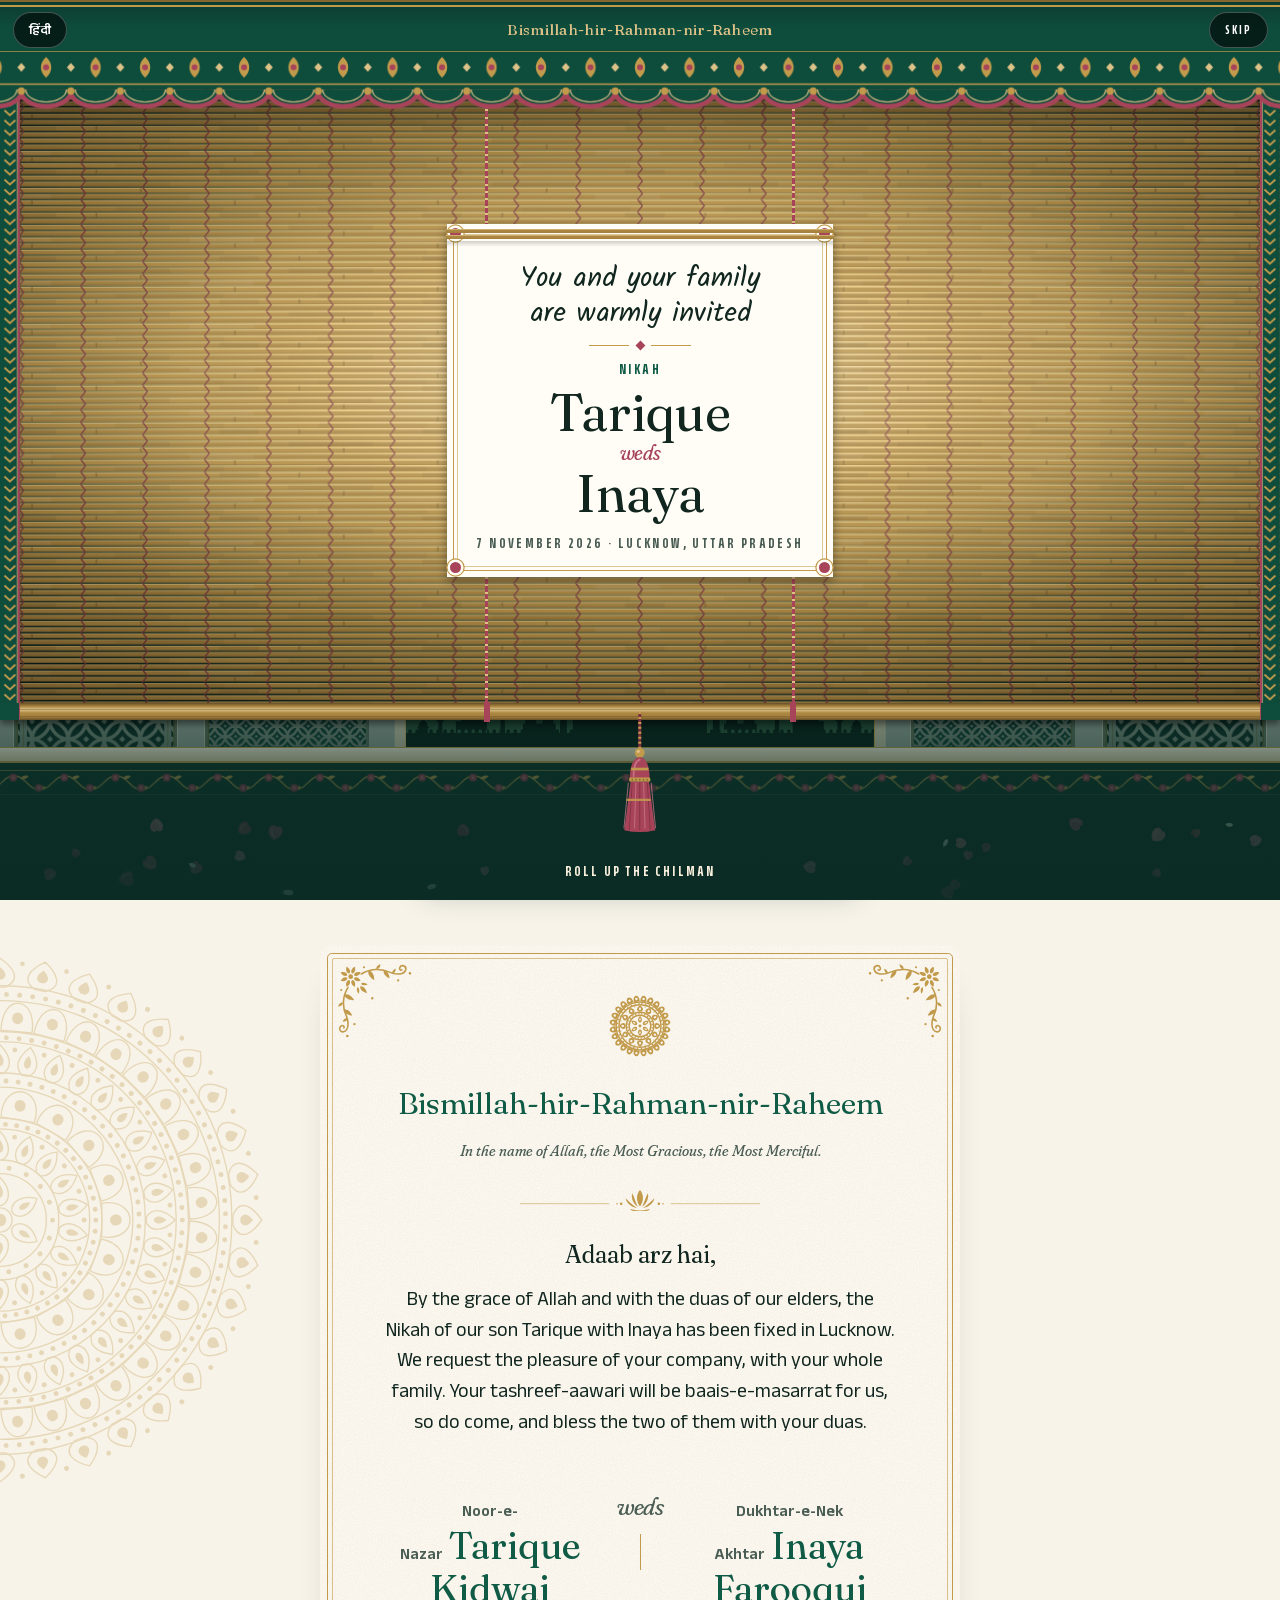
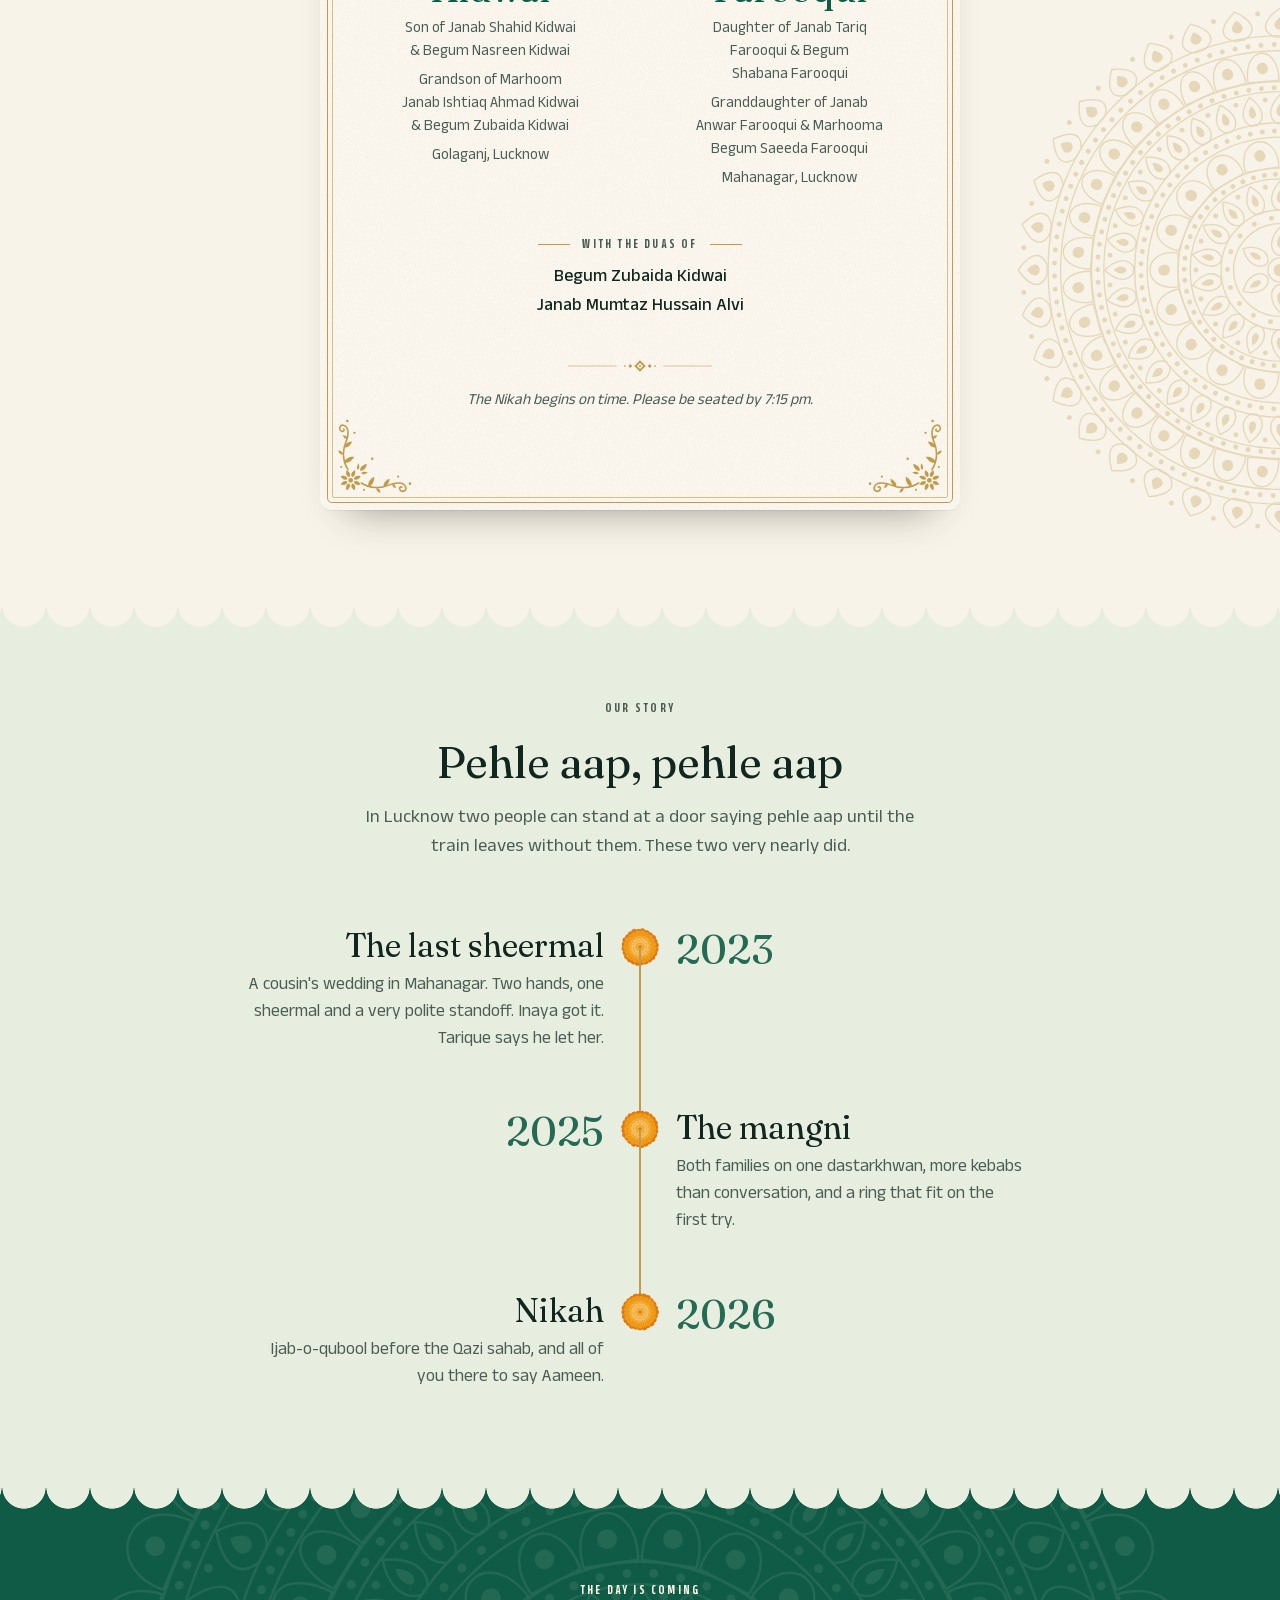
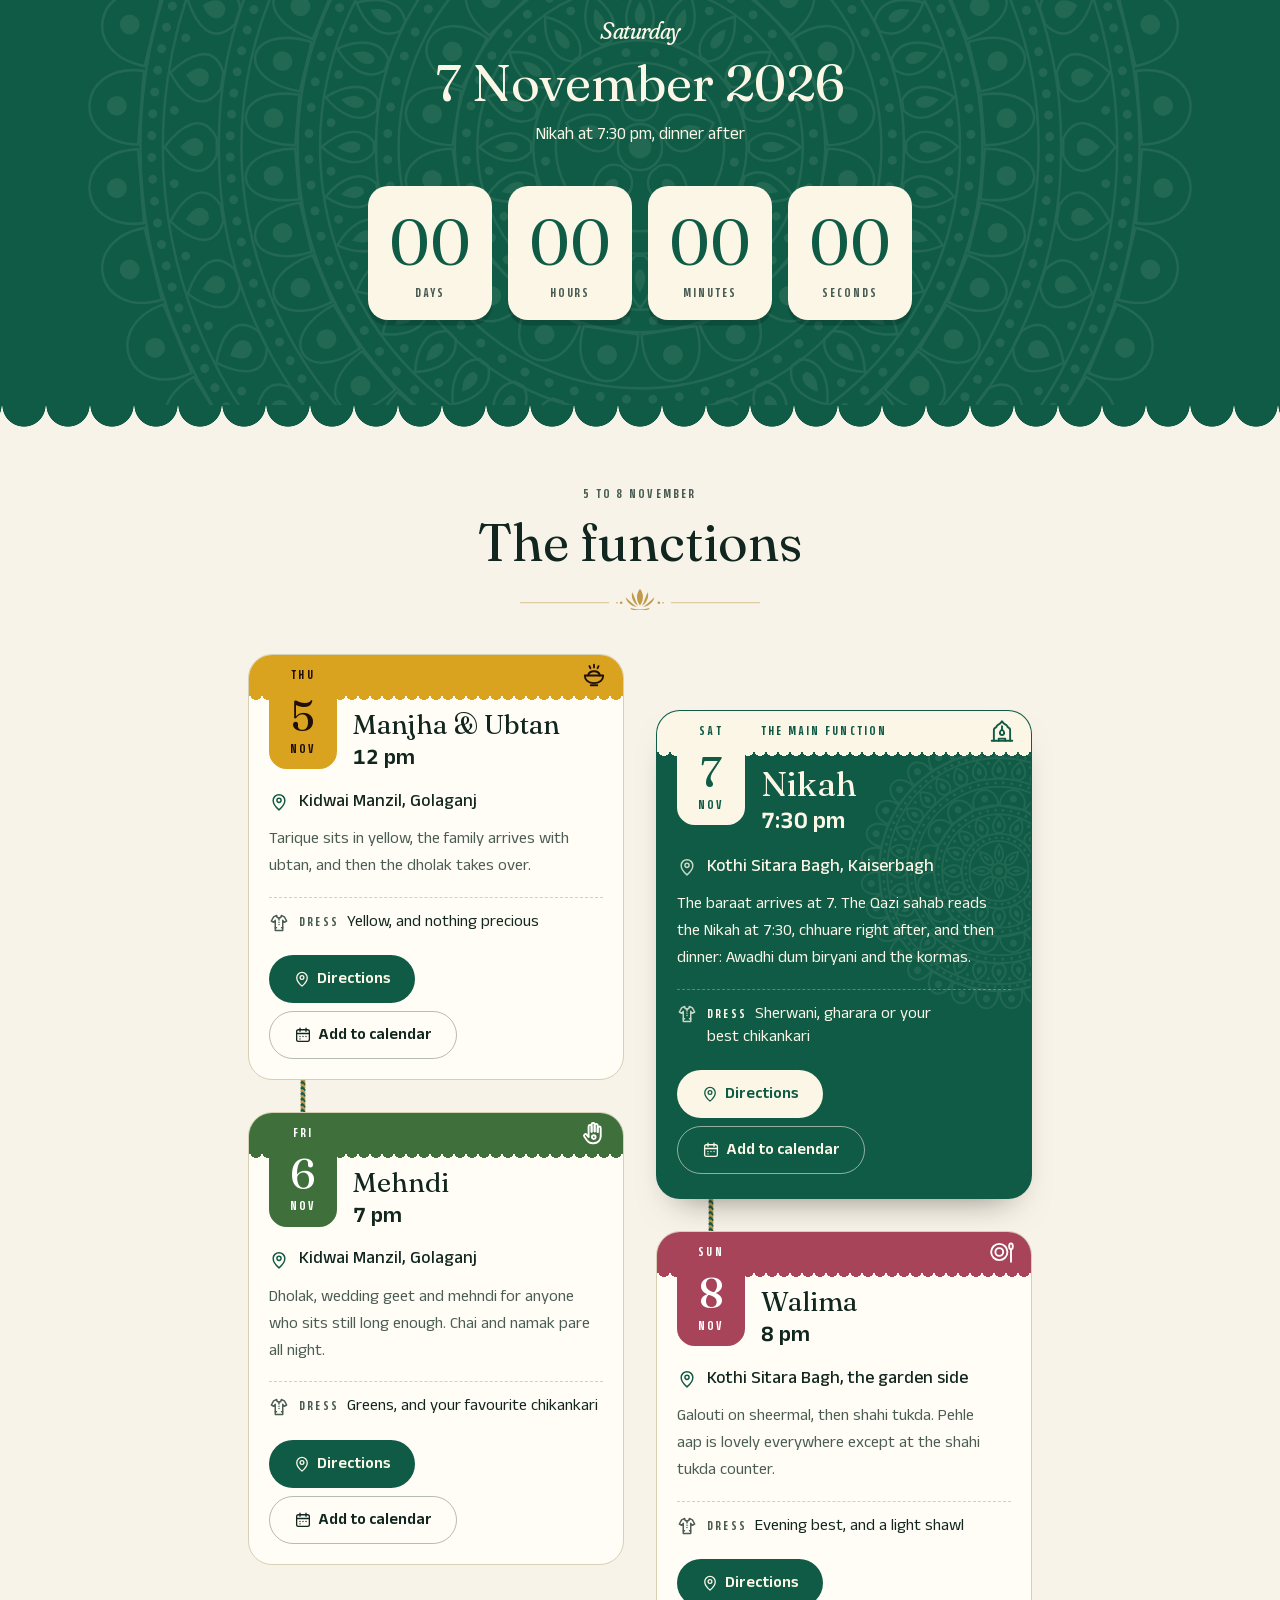
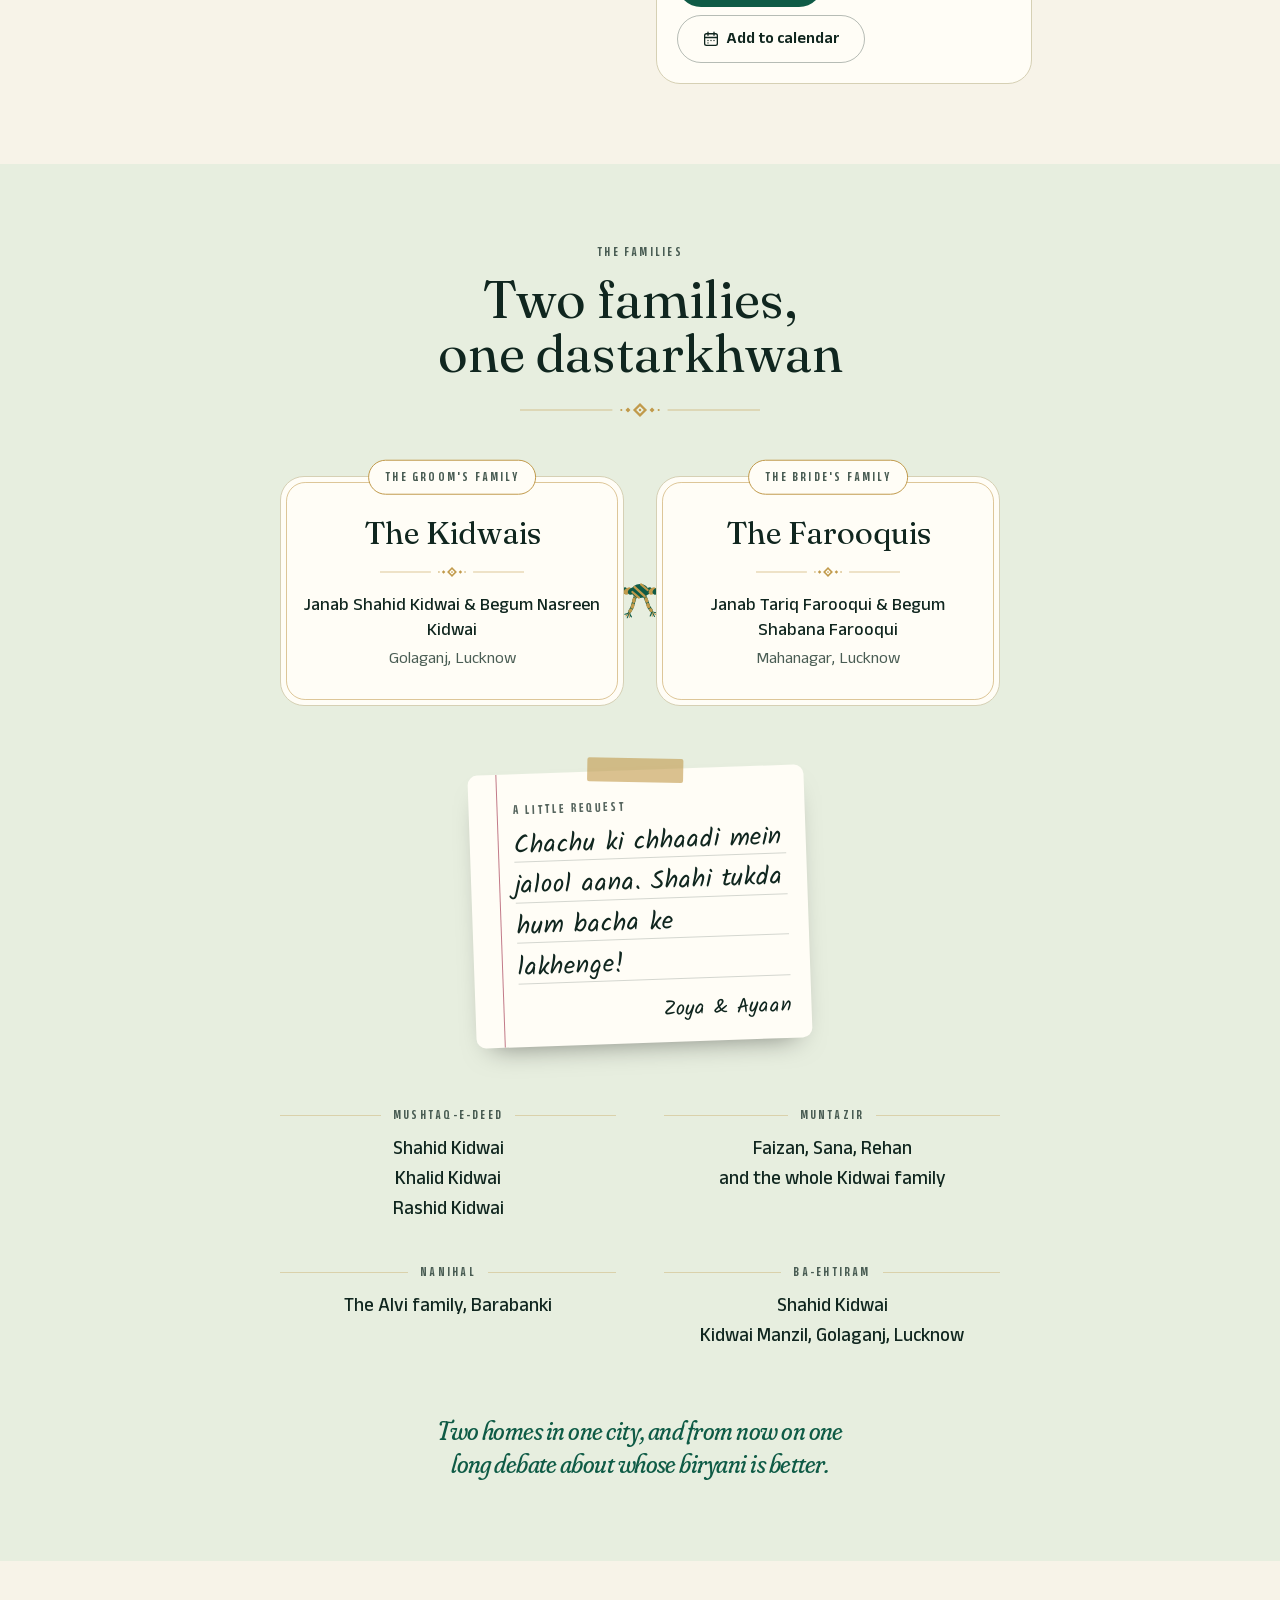
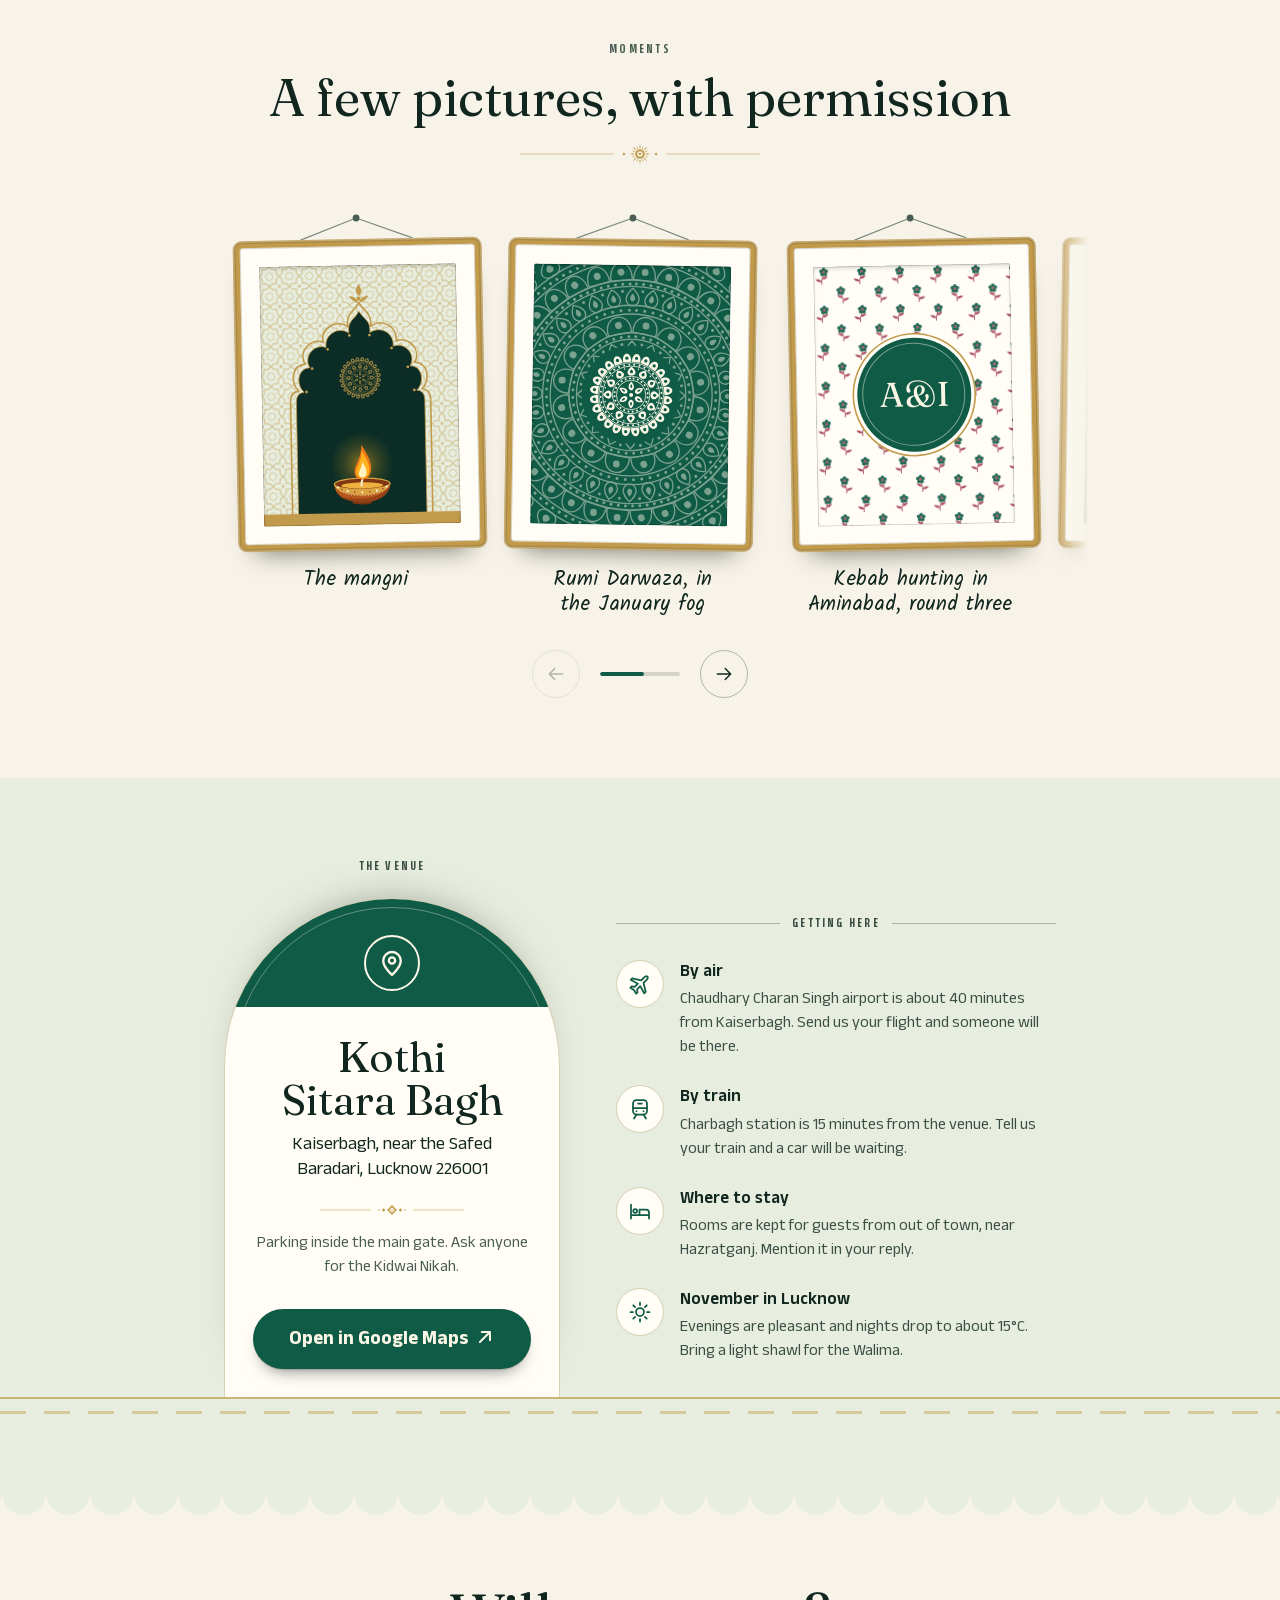
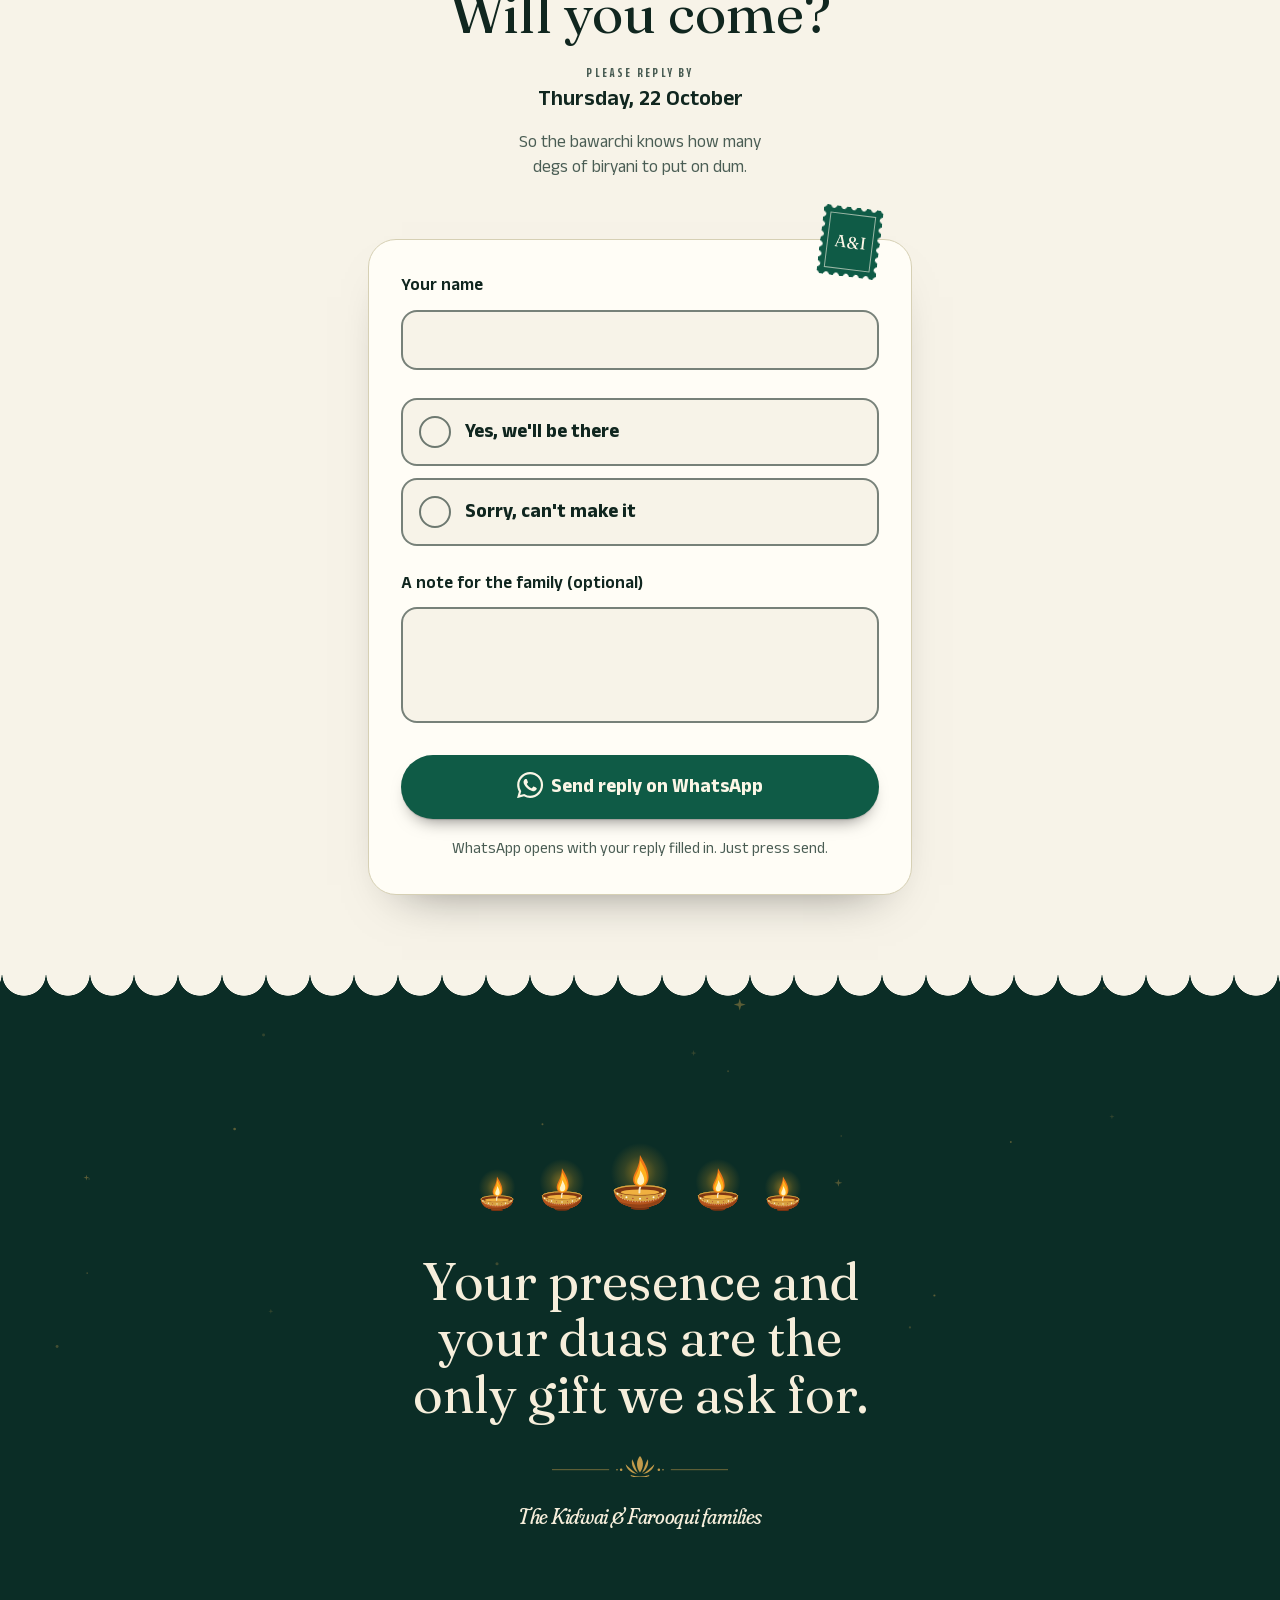
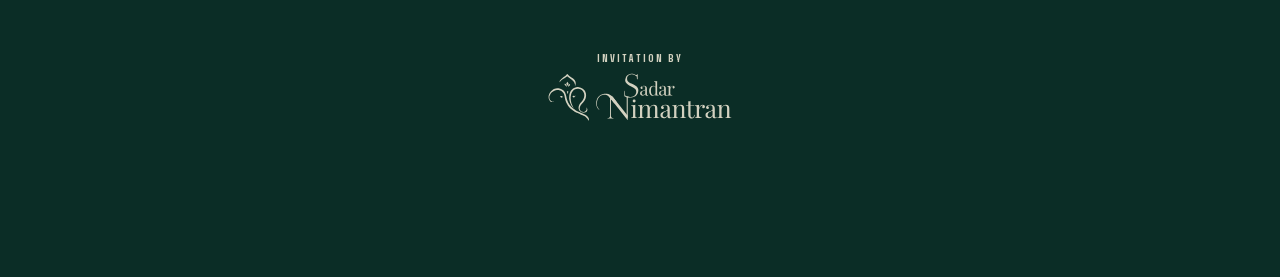
==== commit 2d880770: "update name" ====
--- a/scraped-invitation/index.html
+++ b/scraped-invitation/index.html
@@ -95,7 +95,7 @@
     }
   }
 }
-</style><link rel="preload" as="script" fetchpriority="low" href="/_next/static/immutable/chunks/0u8o9x4sxefsw.js"><script src="js/205vixdy66vji.js" async=""></script><script src="js/19omyc8ho3u8k.js" async=""></script><script src="js/3q20t7yv4-qfp.js" async=""></script><script src="js/turbopack-0eb785d1_tszw.js" async=""></script><script src="js/0whv78dnfwmrj.js" async=""></script><script src="js/43n5dn-0r704p.js" async=""></script><script src="js/1cua94dj2jm93.js" async=""></script><script src="js/1tf2pn9278k7y.js" async=""></script><script src="js/11vevui74wfl6.js" async=""></script><script src="js/03nlifkr_qn72.js" async=""></script><script src="js/25lwce5_d8di1.js" async=""></script><script src="js/24scx6wdqo3n9.js" async=""></script><script src="js/0t2d4fyuv31fm.js" async=""></script><script src="js/3i6y96-zdpn6-.js" async=""></script><script src="js/37k6t-r7sxxlx.js" async=""></script><script src="js/03a75b-hups2y.js" async=""></script><link rel="preload" href="/_next/static/immutable/chunks/2ylto8yyzv4v0.js" as="script" fetchpriority="low"><link rel="preload" href="/_next/static/immutable/chunks/0lf0vjg-y26vk.js" as="script" fetchpriority="low"><link rel="preload" href="/_next/static/immutable/chunks/2hezdfrcfo0bi.js" as="script" fetchpriority="low"><meta name="theme-color" content="#0b2d26"><title>Arsalan weds Inaya · Sample wedding invitation · Sadar Nimantran</title><meta name="description" content="By the grace of Allah and with the duas of our elders, the Nikah of our son Arsalan with Inaya has been fixed in Lucknow. We request the pleasure of your…"><meta name="application-name" content="Sadar Nimantran"><link rel="manifest" href="/manifest.webmanifest"><meta name="robots" content="index, follow"><link rel="canonical" href="https://sadarnimantran.in/invite/arsalan-inaya"><meta name="format-detection" content="telephone=no"><meta property="og:title" content="Arsalan weds Inaya"><meta property="og:description" content="By the grace of Allah and with the duas of our elders, the Nikah of our son Arsalan with Inaya has been fixed in Lucknow. We request the pleasure of your…"><meta property="og:url" content="https://sadarnimantran.in/invite/arsalan-inaya"><meta property="og:locale" content="en_IN"><meta property="og:image" content="og"><meta property="og:image:width" content="1200"><meta property="og:image:height" content="630"><meta property="og:image:alt" content="Arsalan weds Inaya"><meta property="og:type" content="website"><meta name="twitter:card" content="summary_large_image"><meta name="twitter:title" content="Arsalan weds Inaya"><meta name="twitter:description" content="By the grace of Allah and with the duas of our elders, the Nikah of our son Arsalan with Inaya has been fixed in Lucknow. We request the pleasure of your…"><meta name="twitter:image" content="https://sadarnimantran.in/api/og?slug=arsalan-inaya"><link rel="icon" href="favicon.ico" sizes="48x48" type="image/x-icon"><link rel="icon" href="fonts/icon.svg" sizes="any" type="image/svg+xml"><link rel="apple-touch-icon" href="images/apple-icon.png" sizes="180x180" type="image/png"><meta name="next-size-adjust" content=""><script src="js/0c0hxoamwjsbw.js" nomodule=""></script><script src="js/3egv6y_l_0t8r.js"></script><link rel="preload" href="/_next/static/immutable/media/0fcab32fcfb2da9d-s.p.1xuyavnr-8o1k.woff2" as="font" crossorigin="" type="font/woff2"><link rel="preload" href="/_next/static/immutable/media/970c428219233a3d-s.p.3p08-1dmxavj4.woff2" as="font" crossorigin="" type="font/woff2"><link rel="preload" href="/_next/static/immutable/media/c7efa499f6b5d977-s.p.3f1khjjg7swiz.woff2" as="font" crossorigin="" type="font/woff2"><link rel="preload" href="/_next/static/immutable/media/e3f77e691ca9dca0-s.p.36nw9m0x9jiu9.woff2" as="font" crossorigin="" type="font/woff2"><link rel="preload" href="/_next/static/immutable/media/f737f94c060e53da-s.p.2898l26umxsw_.woff2" as="font" crossorigin="" type="font/woff2"><script type="text/javascript" crossorigin="anonymous" src="js/web-vitals-with-attribution.js"></script><script type="text/javascript" crossorigin="anonymous" src="js/exception-autocapture.js"></script><script type="text/javascript" crossorigin="anonymous" src="js/dead-clicks-autocapture.js"></script><script type="text/javascript" crossorigin="anonymous" src="js/config.js"></script><script type="text/javascript" crossorigin="anonymous" src="js/surveys.js"></script><script src="js/2ylto8yyzv4v0.js"></script><script src="js/0lf0vjg-y26vk.js"></script><script src="js/2hezdfrcfo0bi.js"></script><style></style></head><body style="overflow: hidden; overscroll-behavior: none; background-color: rgb(11, 45, 38);"><div hidden=""><!--$--><!--/$--></div><svg width="0" height="0" aria-hidden="true" focusable="false" style="position:absolute;width:0;height:0;overflow:hidden"><defs><g id="zm"><g id="zm0"><path d="M41.1 -2A3.7 3.7 0 0 1 44.9 3.8A4.1 4.1 0 0 1 40 9.5A3.8 3.8 0 0 1 42.5 16.2A3.9 3.9 0 0 1 36.2 19.7A3.9 3.9 0 0 1 36.9 26.8A4 4 0 0 1 29.6 28.6A4.6 4.6 0 0 1 29.5 37.1A4.3 4.3 0 0 1 21.8 34.9A3.8 3.8 0 0 1 18.8 41.2A3.9 3.9 0 0 1 11.8 39.4A4.2 4.2 0 0 1 7.4 45.8A4 4 0 0 1 1.6 41.1A4.6 4.6 0 0 1 -4.3 47.2A4.8 4.8 0 0 1 -9.6 40A3.7 3.7 0 0 1 -16.1 42A3.4 3.4 0 0 1 -19 36.5A4.3 4.3 0 0 1 -26.9 38.3A4.6 4.6 0 0 1 -28.2 30A3.7 3.7 0 0 1 -35 28.6A4.1 4.1 0 0 1 -35.4 21A3.6 3.6 0 0 1 -41.2 17.7A3.4 3.4 0 0 1 -39.5 11.5A4.4 4.4 0 0 1 -46.4 7.1A4.5 4.5 0 0 1 -41.2 0.7A4.1 4.1 0 0 1 -45.9 -5.2A3.6 3.6 0 0 1 -40.2 -8.7A4.3 4.3 0 0 1 -44 -15.8A4.3 4.3 0 0 1 -36.6 -18.8A4.2 4.2 0 0 1 -38.2 -26.4A4.3 4.3 0 0 1 -30.5 -27.7A4.1 4.1 0 0 1 -29.8 -35.3A4.4 4.4 0 0 1 -21.7 -35A4.4 4.4 0 0 1 -19.3 -42.9A4.2 4.2 0 0 1 -12.4 -39.2A4 4 0 0 1 -8 -45.2A4.2 4.2 0 0 1 -1.4 -41.1A3.7 3.7 0 0 1 4.3 -45A4 4 0 0 1 9.8 -40A3.8 3.8 0 0 1 16.4 -42.2A3.3 3.3 0 0 1 18.8 -36.6A4.4 4.4 0 0 1 26.7 -38.7A4.8 4.8 0 0 1 28.2 -30A4.4 4.4 0 0 1 36.3 -29.6A4.2 4.2 0 0 1 34.9 -21.9A4.5 4.5 0 0 1 42.8 -19.6A4.4 4.4 0 0 1 39.3 -12.3A4.5 4.5 0 0 1 46.5 -8.2A4.4 4.4 0 0 1 41.1 -2Z" fill="var(--z2,#e07b12)" stroke="none" stroke-width="0" stroke-linejoin="round"></path><path d="M45.3 3.8L40.7 3.4M42.4 16.2L38.2 14.6M36.7 26.7L33 24M28.3 35.6L25.4 32M18.8 41.4L16.9 37.2M7.3 44.9L6.5 40.3M-4.1 45.2L-3.7 40.7M-16.3 42.4L-14.6 38.2M-26.1 37.2L-23.4 33.5M-35.2 28.8L-31.6 25.9M-41.8 17.9L-37.6 16.1M-44.9 6.9L-40.4 6.2M-45.1 -5.1L-40.6 -4.6M-42.8 -15.3L-38.5 -13.8M-37.4 -25.8L-33.6 -23.2M-29.3 -34.7L-26.4 -31.2M-18.7 -41.4L-16.8 -37.2M-7.9 -44.7L-7.1 -40.2M4.4 -45.2L3.9 -40.7M16.4 -42.4L14.8 -38.1M25.8 -37.4L23.2 -33.6M35.2 -28.7L31.6 -25.8M41.3 -18.9L37.1 -17M44.8 -7.9L40.2 -7.1" fill="none" stroke="var(--z5,#ca6710)" stroke-width="0.5" stroke-linecap="round"></path></g><g id="zm1"><path d="M35.9 5.8A3.6 3.6 0 0 1 37.9 12.2A3.6 3.6 0 0 1 32.6 16.1A3.8 3.8 0 0 1 33.2 23.1A3.9 3.9 0 0 1 26.3 25.1A4 4 0 0 1 25 32.3A4.2 4.2 0 0 1 17.3 32A4.3 4.3 0 0 1 14.2 39.3A4.2 4.2 0 0 1 7.4 35.6A3.7 3.7 0 0 1 2.2 40.2A3.9 3.9 0 0 1 -3.7 36.2A3.9 3.9 0 0 1 -10.2 39.6A3.7 3.7 0 0 1 -13.6 33.7A3.5 3.5 0 0 1 -20.1 34.1A3.7 3.7 0 0 1 -23.2 28A3.7 3.7 0 0 1 -29.9 26.7A4 4 0 0 1 -30.8 19.3A4.3 4.3 0 0 1 -38.3 16.7A4.1 4.1 0 0 1 -35 9.8A3.8 3.8 0 0 1 -40.2 5A3.7 3.7 0 0 1 -36.3 -0.8A3.5 3.5 0 0 1 -39 -6.7A3.5 3.5 0 0 1 -34.5 -11.4A3.6 3.6 0 0 1 -35.6 -18.1A4 4 0 0 1 -29.1 -21.8A4.1 4.1 0 0 1 -29 -29.4A4.3 4.3 0 0 1 -21.1 -29.6A3.6 3.6 0 0 1 -18 -35.5A3.5 3.5 0 0 1 -11.6 -34.5A4 4 0 0 1 -7.1 -40.4A4.1 4.1 0 0 1 -0.8 -36.3A3.6 3.6 0 0 1 5.1 -39.4A3.4 3.4 0 0 1 9.6 -35.1A4.2 4.2 0 0 1 16.9 -38A4 4 0 0 1 19.1 -30.9A3.7 3.7 0 0 1 25.9 -30.7A4.1 4.1 0 0 1 27.9 -23.3A4.3 4.3 0 0 1 35.7 -21.6A4.2 4.2 0 0 1 33.5 -14.2A4 4 0 0 1 39.8 -10.2A3.6 3.6 0 0 1 36 -4.8A4.4 4.4 0 0 1 41.9 0.7A4.3 4.3 0 0 1 35.9 5.8Z" fill="var(--z1,#f2a31b)" stroke="var(--z2,#e07b12)" stroke-width="0.8" stroke-linejoin="round"></path><path d="M38.2 12.3L34.1 11M32.9 23L29.4 20.5M24.6 31.7L22 28.4M13.6 37.7L12.2 33.7M2.2 40.1L2 35.8M-10 38.9L-8.9 34.7M-20.4 34.6L-18.2 30.9M-29.9 26.7L-26.7 23.9M-36.8 16L-32.9 14.3M-39.8 4.9L-35.6 4.4M-39.5 -6.8L-35.3 -6.1M-35.8 -18.2L-32 -16.2M-28.2 -28.6L-25.2 -25.5M-18.2 -35.8L-16.2 -32M-7 -39.5L-6.2 -35.3M5.1 -39.8L4.6 -35.6M16.3 -36.7L14.5 -32.8M25.9 -30.6L23.2 -27.4M34.3 -20.8L30.7 -18.6M38.9 -10L34.7 -8.9M40.1 0.7L35.9 0.6" fill="none" stroke="var(--z2,#e07b12)" stroke-width="0.5" stroke-linecap="round"></path></g><g id="zm2"><path d="M31 -3.8A3.8 3.8 0 0 1 35.1 1.9A3.5 3.5 0 0 1 30.5 6.5A3.5 3.5 0 0 1 31.7 12.9A3.8 3.8 0 0 1 26.1 17.1A3.9 3.9 0 0 1 25.9 24.4A3.5 3.5 0 0 1 19.4 24.4A3.5 3.5 0 0 1 16.4 30.2A3.8 3.8 0 0 1 9.3 29.8A3.8 3.8 0 0 1 4.5 34.8A3.7 3.7 0 0 1 -1.2 31.2A4.1 4.1 0 0 1 -7.6 35.2A4 4 0 0 1 -11.6 29A4 4 0 0 1 -18.8 30.5A4 4 0 0 1 -20.7 23.4A3.6 3.6 0 0 1 -27 21.5A4.2 4.2 0 0 1 -28 13.8A3.6 3.6 0 0 1 -33.2 9.6A3.3 3.3 0 0 1 -31 4A3.5 3.5 0 0 1 -34.1 -1.6A3.4 3.4 0 0 1 -30.5 -6.8A4 4 0 0 1 -33 -13.8A3.9 3.9 0 0 1 -26.4 -16.7A4 4 0 0 1 -26.4 -24A4 4 0 0 1 -18.9 -24.8A3.7 3.7 0 0 1 -16 -31A4 4 0 0 1 -8.8 -29.9A3.4 3.4 0 0 1 -3.8 -33.8A2.9 2.9 0 0 1 1 -31.2A3.7 3.7 0 0 1 7.2 -34.3A3.8 3.8 0 0 1 11.6 -29A3.4 3.4 0 0 1 18 -28.9A3.5 3.5 0 0 1 20.9 -23.2A3.6 3.6 0 0 1 27.3 -21.3A3.7 3.7 0 0 1 27.6 -14.5A3.7 3.7 0 0 1 33.3 -10.7A3.9 3.9 0 0 1 31 -3.8Z" fill="var(--z1,#f2a31b)" stroke="var(--z2,#e07b12)" stroke-width="0.8" stroke-linejoin="round"></path><path d="M34.4 1.8L30.5 1.6M31.9 12.9L28.3 11.5M25.1 23.6L22.2 20.9M16.4 30.3L14.6 26.8M4.4 34.2L3.9 30.3M-7.3 33.7L-6.5 29.8M-18.1 29.3L-16.1 26M-27 21.4L-23.9 19M-33.1 9.6L-29.3 8.5M-34.4 -1.6L-30.5 -1.5M-31.8 -13.3L-28.2 -11.7M-25.5 -23.2L-22.6 -20.6M-15.8 -30.6L-14 -27.1M-3.8 -34.2L-3.4 -30.3M7 -33.7L6.2 -29.9M18.2 -29.2L16.1 -25.9M27.1 -21.2L24.1 -18.8M32.8 -10.5L29.1 -9.3" fill="none" stroke="var(--z2,#e07b12)" stroke-width="0.5" stroke-linecap="round"></path></g><g id="zm3"><path d="M25.6 2.7A3.6 3.6 0 0 1 27.8 9A3.3 3.3 0 0 1 22.7 12.2A3.7 3.7 0 0 1 22.5 19.1A4 4 0 0 1 15.3 20.7A3.5 3.5 0 0 1 11.9 26.4A3.6 3.6 0 0 1 5.3 25.2A3.4 3.4 0 0 1 -0.1 28.5A3.1 3.1 0 0 1 -4.9 25.3A3.3 3.3 0 0 1 -10.9 25.8A3.8 3.8 0 0 1 -15.5 20.5A3.5 3.5 0 0 1 -21.8 18.9A3.4 3.4 0 0 1 -22.4 12.6A3.3 3.3 0 0 1 -26.9 8.4A3.1 3.1 0 0 1 -25.6 2.8A3.6 3.6 0 0 1 -29.1 -2.9A3.8 3.8 0 0 1 -24.4 -8.2A3.3 3.3 0 0 1 -24.4 -14.4A3.2 3.2 0 0 1 -19.2 -17.1A3.4 3.4 0 0 1 -16.8 -22.9A3.6 3.6 0 0 1 -10.2 -23.6A3.4 3.4 0 0 1 -5.5 -27.9A2.6 2.6 0 0 1 -1.2 -25.7A3.3 3.3 0 0 1 4.6 -27.8A4.1 4.1 0 0 1 10.8 -23.3A3.4 3.4 0 0 1 17.1 -22.8A2.7 2.7 0 0 1 18.4 -18A3.3 3.3 0 0 1 23.8 -15A3.9 3.9 0 0 1 24.5 -7.9A3.4 3.4 0 0 1 28.2 -2.9A3.3 3.3 0 0 1 25.6 2.7Z" fill="var(--z3,#f5b33d)" stroke="var(--z2,#e07b12)" stroke-width="0.8" stroke-linejoin="round"></path><path d="M27 8.8L23.6 7.7M21.7 18.4L19 16.1M11.7 25.9L10.3 22.6M-0.1 28.4L-0.1 24.9M-11.1 26.2L-9.7 22.9M-21.4 18.6L-18.8 16.3M-27.1 8.4L-23.7 7.4M-28.3 -2.8L-24.7 -2.5M-24.5 -14.4L-21.4 -12.6M-16.8 -22.9L-14.7 -20M-5.5 -27.9L-4.9 -24.4M4.6 -28L4 -24.5M17 -22.7L14.9 -19.9M24 -15.2L21 -13.3M28.2 -2.9L24.7 -2.5" fill="none" stroke="var(--z2,#e07b12)" stroke-width="0.5" stroke-linecap="round"></path></g><g id="zm4"><path d="M20.1 -2.2A3.5 3.5 0 0 1 23 3.6A3.3 3.3 0 0 1 18.6 8A3.5 3.5 0 0 1 18.3 14.4A3.3 3.3 0 0 1 12.5 16A3.5 3.5 0 0 1 9.1 21.4A3.1 3.1 0 0 1 3.6 19.9A3.2 3.2 0 0 1 -1.8 22.3A4 4 0 0 1 -8.2 18.5A3.3 3.3 0 0 1 -14.3 17.8A3.1 3.1 0 0 1 -16.1 12.3A3.5 3.5 0 0 1 -21.5 8.8A3 3 0 0 1 -20 3.4A3.5 3.5 0 0 1 -23.1 -2.1A3.6 3.6 0 0 1 -18.9 -7.2A3.2 3.2 0 0 1 -18.2 -13.2A3.1 3.1 0 0 1 -13 -15.5A3.2 3.2 0 0 1 -9.5 -20.4A3.6 3.6 0 0 1 -2.8 -20.1A3.3 3.3 0 0 1 2.8 -22.5A3.3 3.3 0 0 1 7.6 -18.8A3.2 3.2 0 0 1 13.3 -17.7A2.9 2.9 0 0 1 15.6 -12.9A3.2 3.2 0 0 1 20.4 -9.3A3.9 3.9 0 0 1 20.1 -2.2Z" fill="var(--z4,#f8c767)" stroke="var(--z2,#e07b12)" stroke-width="0.8" stroke-linejoin="round"></path><path d="M22.1 3.5L19 3M17.6 13.8L15.1 11.8M8.7 20.6L7.5 17.7M-1.8 22.3L-1.6 19.1M-14 17.4L-12 15M-20.7 8.5L-17.7 7.3M-22.3 -2L-19.1 -1.7M-18.1 -13.1L-15.5 -11.2M-9.4 -20.3L-8.1 -17.4M2.7 -22.2L2.3 -19M13.5 -17.8L11.6 -15.3M20.3 -9.3L17.5 -7.9" fill="none" stroke="var(--z2,#e07b12)" stroke-width="0.5" stroke-linecap="round"></path></g><g id="zm5"><path d="M14.5 1.6A3 3 0 0 1 14.4 7.1A3.1 3.1 0 0 1 9.9 10.8A3.1 3.1 0 0 1 6.4 15.3A3 3 0 0 1 0.8 14.6A3 3 0 0 1 -4.8 15.6A3.2 3.2 0 0 1 -9 11.5A3.1 3.1 0 0 1 -13.9 8.6A3.3 3.3 0 0 1 -14.4 2.4A3 3 0 0 1 -15.7 -2.9A3.1 3.1 0 0 1 -12.4 -7.7A3 3 0 0 1 -9.9 -12.6A3 3 0 0 1 -4.6 -13.9A3 3 0 0 1 0.5 -16.1A2.4 2.4 0 0 1 4.4 -13.9A3.1 3.1 0 0 1 10 -13A3.1 3.1 0 0 1 12.3 -7.8A3 3 0 0 1 15.7 -3.5A2.8 2.8 0 0 1 14.5 1.6Z" fill="var(--z4,#f8c767)" stroke="var(--z2,#e07b12)" stroke-width="0.8" stroke-linejoin="round"></path><path d="M14.5 7.1L12 5.9M6.2 14.9L5.1 12.3M-4.7 15.4L-3.9 12.8M-13.7 8.5L-11.3 7M-15.9 -2.9L-13.1 -2.4M-10 -12.6L-8.3 -10.5M0.5 -16.1L0.4 -13.3M9.8 -12.8L8.1 -10.6M15.7 -3.5L13 -2.9" fill="none" stroke="var(--z2,#e07b12)" stroke-width="0.5" stroke-linecap="round"></path></g><g id="zm6"><path d="M8.3 -3.5A2.7 2.7 0 0 1 9.7 1.2A3 3 0 0 1 6.7 6A2.8 2.8 0 0 1 3.2 9.7A2.4 2.4 0 0 1 -1.2 8.9A2.8 2.8 0 0 1 -6.2 8.1A3.1 3.1 0 0 1 -8.5 2.8A2.7 2.7 0 0 1 -9.6 -2A2.9 2.9 0 0 1 -6.4 -6.3A2.7 2.7 0 0 1 -2.7 -9.8A2.4 2.4 0 0 1 1.7 -8.8A2.8 2.8 0 0 1 6.7 -7.8A2.4 2.4 0 0 1 8.3 -3.5Z" fill="var(--z3,#f5b33d)" stroke="var(--z2,#e07b12)" stroke-width="0.8" stroke-linejoin="round"></path><path d="M9.8 1.2L7.4 0.9M3.1 9.4L2.4 7.1M-6 7.8L-4.6 5.9M-9.7 -2.1L-7.3 -1.6M-2.6 -9.5L-2 -7.2M6.5 -7.5L4.9 -5.7" fill="none" stroke="var(--z2,#e07b12)" stroke-width="0.5" stroke-linecap="round"></path></g><path id="zm7" d="M3.5 -1.4A1.4 1.4 0 0 1 4.2 1.1A1.5 1.5 0 0 1 2.3 3A1.4 1.4 0 0 1 0.1 4.3A1.2 1.2 0 0 1 -1.8 3.3A1.4 1.4 0 0 1 -3.9 1.9A1.3 1.3 0 0 1 -3.7 -0.4A1.4 1.4 0 0 1 -3.3 -3A1.5 1.5 0 0 1 -0.6 -3.7A1.4 1.4 0 0 1 1.9 -3.9A1.6 1.6 0 0 1 3.5 -1.4Z" fill="var(--z2,#e07b12)"></path></g><g id="zga"><path d="M39.2 -4A7.6 7.6 0 0 1 43.5 9.4A7.8 7.8 0 0 1 33.8 20.1A7.7 7.7 0 0 1 29.7 33.8A7.8 7.8 0 0 1 15.4 36.2A7.5 7.5 0 0 1 3.9 43.8A7.3 7.3 0 0 1 -8.6 38.4A7.3 7.3 0 0 1 -22.2 37.3A6.3 6.3 0 0 1 -28.3 27.4A7.8 7.8 0 0 1 -40.6 19.9A9.2 9.2 0 0 1 -39.2 3A7.8 7.8 0 0 1 -44 -10.7A6.1 6.1 0 0 1 -35.1 -17.8A7.5 7.5 0 0 1 -31.4 -31.2A8 8 0 0 1 -17.3 -35.4A7.3 7.3 0 0 1 -6.1 -43A8.4 8.4 0 0 1 8.8 -38.4A7.3 7.3 0 0 1 22.4 -37.3A7.3 7.3 0 0 1 29.7 -25.9A7.7 7.7 0 0 1 41.1 -17.5A7.4 7.4 0 0 1 39.2 -4Z" fill="var(--z2,#ce6a16)"></path><path d="M27.4 5.6A6.8 6.8 0 0 1 26.9 18.2A5.7 5.7 0 0 1 17.2 22.1A6.6 6.6 0 0 1 8.4 30.6A7 7 0 0 1 -4.2 27.7A6.7 6.7 0 0 1 -16.6 27.6A7.7 7.7 0 0 1 -23.5 15.1A6.8 6.8 0 0 1 -32 5.8A6.9 6.9 0 0 1 -27.3 -6.1A6.9 6.9 0 0 1 -26.7 -18.8A5.5 5.5 0 0 1 -17.2 -22.1A6.7 6.7 0 0 1 -8.5 -31A6.5 6.5 0 0 1 3.1 -27.8A6.8 6.8 0 0 1 15.7 -28.6A8.3 8.3 0 0 1 23.5 -15.2A6.5 6.5 0 0 1 30.7 -5.7A6.3 6.3 0 0 1 27.4 5.6Z" fill="var(--z1,#f28a1b)"></path><path d="M15.7 -6.9A5.4 5.4 0 0 1 19.7 2.2A4.7 4.7 0 0 1 14.5 9.2A5.2 5.2 0 0 1 8.9 17.1A5 5 0 0 1 -0.3 17.2A5.5 5.5 0 0 1 -10.4 17.3A6.6 6.6 0 0 1 -15.9 6.5A5.2 5.2 0 0 1 -19.1 -2.6A5.3 5.3 0 0 1 -13.4 -10.7A5.4 5.4 0 0 1 -7.3 -18.6A5.3 5.3 0 0 1 2.3 -17A5.5 5.5 0 0 1 12.4 -16A5.2 5.2 0 0 1 15.7 -6.9Z" fill="var(--z4,#f8b967)"></path><path d="M6.9 -2.2A3.4 3.4 0 0 1 7.7 4A3 3 0 0 1 2.8 6.6A3.4 3.4 0 0 1 -3.2 8.1A3.5 3.5 0 0 1 -6.8 2.5A3.4 3.4 0 0 1 -7.9 -3.6A3 3 0 0 1 -3.3 -6.4A3.4 3.4 0 0 1 2.7 -8.3A4 4 0 0 1 6.9 -2.2Z" fill="var(--z2,#ce6a16)"></path></g><g id="zgb"><path d="M39.2 -3.9A7.6 7.6 0 0 1 43.5 9.5A7.9 7.9 0 0 1 33.7 20.3A7.6 7.6 0 0 1 29.3 33.7A7.7 7.7 0 0 1 15.3 36.3A7.3 7.3 0 0 1 3.7 43.3A7.4 7.4 0 0 1 -9.1 38.3A7.7 7.7 0 0 1 -23.4 38.3A7.7 7.7 0 0 1 -29.9 25.5A7.6 7.6 0 0 1 -41 16.9A7.8 7.8 0 0 1 -39.3 2.6A7.2 7.2 0 0 1 -41.8 -10.6A5.5 5.5 0 0 1 -34.9 -18.2A7.5 7.5 0 0 1 -30.8 -31.4A9.1 9.1 0 0 1 -14.8 -36.5A7.6 7.6 0 0 1 -3.2 -44.5A7.1 7.1 0 0 1 8.5 -38.4A7.3 7.3 0 0 1 22 -37.3A6.8 6.8 0 0 1 28.8 -26.8A7.7 7.7 0 0 1 40.6 -18.9A8.1 8.1 0 0 1 39.2 -3.9Z" fill="var(--z7,#d29325)"></path><path d="M27.6 4.8A6.7 6.7 0 0 1 27.1 17.2A6.8 6.8 0 0 1 15.9 23A6.6 6.6 0 0 1 6.7 31A6.2 6.2 0 0 1 -4.3 27.7A6.8 6.8 0 0 1 -16.9 27.7A6.5 6.5 0 0 1 -22.3 16.9A6.7 6.7 0 0 1 -31 8.1A6.5 6.5 0 0 1 -27.8 -3.5A6.8 6.8 0 0 1 -28.1 -16.1A6.9 6.9 0 0 1 -17 -22.3A6.9 6.9 0 0 1 -8.3 -31.7A7.9 7.9 0 0 1 5.7 -27.4A6.7 6.7 0 0 1 18 -26.4A5.8 5.8 0 0 1 22.6 -16.6A6.4 6.4 0 0 1 30.1 -7.4A6.8 6.8 0 0 1 27.6 4.8Z" fill="var(--z6,#f7c531)"></path><path d="M15.6 -7.1A5.3 5.3 0 0 1 19.7 1.9A4.7 4.7 0 0 1 14.6 9A5.2 5.2 0 0 1 9.2 17.1A5.7 5.7 0 0 1 -1.3 17.1A5.5 5.5 0 0 1 -11.5 16.8A5.9 5.9 0 0 1 -15.8 6.7A5.4 5.4 0 0 1 -20 -2.5A6 6 0 0 1 -13.1 -11.1A5.5 5.5 0 0 1 -6.8 -19.2A4.9 4.9 0 0 1 2 -17A5.3 5.3 0 0 1 11.6 -15.6A5 5 0 0 1 15.6 -7.1Z" fill="var(--z8,#fbda73)"></path><path d="M6.8 -2.3A3.4 3.4 0 0 1 7.8 3.8A2.9 2.9 0 0 1 3.1 6.5A3.4 3.4 0 0 1 -2.9 8.2A3.8 3.8 0 0 1 -6.8 2.4A3.3 3.3 0 0 1 -7.7 -3.6A2.7 2.7 0 0 1 -3.5 -6.3A3.3 3.3 0 0 1 2.3 -8.2A4 4 0 0 1 6.8 -2.3Z" fill="var(--z7,#d29325)"></path></g><g id="zl"><path d="M0 0C20.4 14 18 62 0 100C-18 62 -20.4 14 0 0Z" fill="#2e4a2b"></path><path d="M0 0C20.4 14 18 62 0 100Z" fill="#4f8236"></path><path d="M0 3V93M7.56 22L0 29L-7.56 22M9 37L0 44L-9 37M7.56 52L0 59L-7.56 52M6.12 67L0 74L-6.12 67" fill="none" stroke="#a9c46c" stroke-width="2.1" stroke-linecap="round" stroke-linejoin="round" stroke-opacity="0.85"></path></g><g id="zls"><path d="M0 0C23.12 14 20.4 62 0 100C-20.4 62 -23.12 14 0 0Z" fill="#294327"></path><path d="M0 0C23.12 14 20.4 62 0 100Z" fill="#3f6b2d"></path><path d="M0 3V93M8.57 22L0 29L-8.57 22M10.2 37L0 44L-10.2 37M8.57 52L0 59L-8.57 52M6.94 67L0 74L-6.94 67" fill="none" stroke="#a9c46c" stroke-width="2.38" stroke-linecap="round" stroke-linejoin="round" stroke-opacity="0.85"></path></g><g id="zt"><circle cx="0" cy="2.6" r="2.6" fill="#d9a441"></circle><path d="M-4.2 5.4Q0 3.4 4.2 5.4L4.8 10.4H-4.8Z" fill="#b8215f"></path><path d="M-5 12.4L-7 27.6L-4.2 25.6L-1.4 28.2L1.4 25.6L4.2 28.2L7 27.6L5 12.4Z" fill="#b8215f"></path><rect x="-5.4" y="10" width="10.8" height="2.6" rx="1.1" fill="#d9a441"></rect><path d="M-2.3 14L-3.3 24.6M0 14V25M2.3 14L3.3 24.6" fill="none" stroke="#9c2039" stroke-width="0.75" stroke-linecap="round"></path></g><g id="zb"><circle cx="0" cy="2.4" r="2.2" fill="none" stroke="#a9741f" stroke-width="1.3"></circle><path d="M-3.2 4.6C-8 6.4-6.8 14-9.6 19.4H9.6C6.8 14 8 6.4 3.2 4.6Z" fill="#d9a441"></path><path d="M-3.6 8.2C-5.2 11-5 14-6 16.6" fill="none" stroke="#f3d58a" stroke-width="1.5" stroke-linecap="round"></path><rect x="-10.8" y="18.6" width="21.6" height="3" rx="1.5" fill="#a9741f"></rect><circle cx="0" cy="24.4" r="2.4" fill="#a9741f"></circle></g><g id="zf"><path d="M0 0C-9.5 0-14-7.5-11.5-16.5C-9-25-1.5-33-1-52C5-41 13-29 13-16C13-6.5 8 0 0 0Z" fill="var(--z1,#ef7716)"></path><path d="M0-1.5C-7.6-1.5-11-7.6-9-15C-7-22-1.2-28-.8-43C4-34 10.4-25 10.4-14.5C10.4-6.8 6.4-1.5 0-1.5Z" fill="var(--z2,#ffb21e)"></path><path d="M0-3C-4.4-3-6.4-6.8-5.2-11C-4-15.2-.8-18.5-.4-27C2.6-21.5 6-16.5 6-10.5C6-6 3.6-3 0-3Z" fill="var(--z3,#fff3c4)"></path></g><radialGradient id="zdg"><stop offset="0" stop-color="#ffb21e" stop-opacity="0.5"></stop><stop offset="0.55" stop-color="#ffb21e" stop-opacity="0.16"></stop><stop offset="1" stop-color="#ffb21e" stop-opacity="0"></stop></radialGradient><g id="zd0"><ellipse cx="0" cy="111.5" rx="16" ry="3" fill="var(--z4,#783311)"></ellipse><ellipse cx="0" cy="82" rx="44" ry="9" fill="var(--z5,#7e3612)"></ellipse></g><g id="zd1"><path d="M-44 82A44 9 0 0 0 44 82C44 100 26 111 0 111C-26 111-44 100-44 82Z" fill="var(--z6,#b5541c)"></path><path d="M44 82C44 100 26 111 0 111C-16 111-29 107-37 100C-26 104.5-12 106 2 105.5C24 104.5 40 96 44 82Z" fill="var(--z7,#934216)"></path><path d="M-44 82A44 9 0 0 0 44 82A44 18 0 0 1-44 82Z" fill="var(--z8,#d9a441)"></path><ellipse cx="0" cy="82" rx="44" ry="9" fill="none" stroke="var(--z8,#d9a441)" stroke-width="2.2"></ellipse><circle cx="38.48" cy="87.02" r="1.7" fill="#fff6e4"></circle><circle cx="32.25" cy="90.43" r="1.1" fill="#9e1b2a"></circle><circle cx="23.21" cy="93.11" r="1.7" fill="#fff6e4"></circle><circle cx="12.13" cy="94.81" r="1.1" fill="#9e1b2a"></circle><circle cx="0" cy="95.4" r="1.7" fill="#fff6e4"></circle><circle cx="-12.13" cy="94.81" r="1.1" fill="#9e1b2a"></circle><circle cx="-23.21" cy="93.11" r="1.7" fill="#fff6e4"></circle><circle cx="-32.25" cy="90.43" r="1.1" fill="#9e1b2a"></circle><circle cx="-38.48" cy="87.02" r="1.7" fill="#fff6e4"></circle><path d="M-34 93A38 14 0 0 0 34 93" fill="none" stroke="#fff6e4" stroke-width="1.5" stroke-linecap="round" stroke-dasharray="0.1 4.4" opacity="0.9"></path></g><g id="zdl" transform="translate(60 0)"><use href="#zd0"></use><ellipse cx="0" cy="84.5" rx="33" ry="4.8" fill="#f0b040"></ellipse><path d="M-1 85C-1.4 80-.6 77 1 74" fill="none" stroke="#f6ecd0" stroke-width="3.2" stroke-linecap="round"></path><use href="#zd1"></use></g><g id="zdu" transform="translate(60 0)"><use href="#zd0"></use><ellipse cx="0" cy="84.5" rx="33" ry="4.8" fill="#c98a2e"></ellipse><path d="M-1 85C-1.4 80-.6 77 1 74" fill="none" stroke="#f6ecd0" stroke-width="3.2" stroke-linecap="round"></path><circle cx="1.1" cy="73.6" r="2" fill="#2b0f14"></circle><use href="#zd1"></use></g><g id="zdL"><circle cx="60" cy="50" r="50" fill="url(#zdg)"></circle><use href="#zdl"></use></g><g id="zcn"><circle r="48" fill="var(--z2,#a67529)"></circle><circle r="45" fill="var(--z1,#e2ad3c)"></circle><path d="M-31.8-31.8A45 45 0 0 1 31.8-31.8A52 52 0 0 0-31.8-31.8Z" fill="var(--z3,#f3d791)" opacity="0.55"></path><circle r="40.5" fill="none" stroke="var(--z3,#f3d791)" stroke-width="2.3" stroke-linecap="round" stroke-dasharray="0.1 4.141"></circle><circle r="35.5" fill="none" stroke="var(--z2,#a67529)" stroke-width="1.2"></circle><defs><g id="zcg"><ellipse cx="2.2" cy="-2.6" rx="3.7" ry="1.7" transform="rotate(-32 2.2 -2.6)"></ellipse><ellipse cx="2.2" cy="2.6" rx="3.7" ry="1.7" transform="rotate(32 2.2 2.6)"></ellipse></g></defs><g id="zce"><path d="M-3 28.5A27 27 0 0 1-23.4-13.5" fill="none" stroke="var(--z2,#a67529)" stroke-width="1.3" stroke-linecap="round"></path><g fill="var(--z4,#7a4d1b)"><use href="#zcg" transform="translate(-10.11 25.03) rotate(202)"></use><use href="#zcg" transform="translate(-16.44 21.42) rotate(217.5)"></use><use href="#zcg" transform="translate(-21.56 16.25) rotate(233)"></use><use href="#zcg" transform="translate(-25.12 9.9) rotate(248.5)"></use><use href="#zcg" transform="translate(-26.85 2.82) rotate(264)"></use><use href="#zcg" transform="translate(-26.63 -4.46) rotate(279.5)"></use></g></g><use href="#zce" transform="scale(-1 1)"></use><g transform="translate(-15.5 -15.5) scale(0.86)" fill="none" stroke="var(--z4,#7a4d1b)" stroke-width="4" stroke-linecap="round" stroke-linejoin="round" opacity="var(--z5,1)"><path d="M0 0H18M0 7.5H18M1 0H6C16.5 0 16.5 15 6 15H0L11 29"></path><path d="M24 6.5L31 0V29M25 29H37"></path></g></g><g id="zlf"><use href="#zcn" transform="translate(120 50) scale(0.5)"></use><rect x="12" y="58" width="216" height="128" rx="5" fill="#c0271f"></rect><path d="M12 168H228V181A5 5 0 0 1 223 186H17A5 5 0 0 1 12 181Z" fill="#a91f1a" opacity="0.55"></path><g fill="none" stroke="#e9b949"><rect x="19" y="65" width="202" height="114" rx="2" stroke-width="1.6"></rect><rect x="23.5" y="69.5" width="193" height="105" stroke-width="2.2" stroke-linecap="round" stroke-dasharray="0.1 5.86"></rect><rect x="28" y="74" width="184" height="96" stroke-width="1"></rect></g><defs><g id="zlfc"><path transform="translate(2 2) rotate(108)" d="M0 0C3.6 -2.75 3.42 -8.5 0 -12.5C-3.42 -8.5 -3.6 -2.75 0 0Z"></path><path transform="translate(2 2) rotate(135)" d="M0 0C3.6 -3.74 3.42 -11.56 0 -17C-3.42 -11.56 -3.6 -3.74 0 0Z"></path><path transform="translate(2 2) rotate(162)" d="M0 0C3.6 -2.75 3.42 -8.5 0 -12.5C-3.42 -8.5 -3.6 -2.75 0 0Z"></path><circle cx="2.5" cy="2.5" r="3"></circle></g></defs><g fill="#e9b949"><use href="#zlfc" transform="translate(28 74) rotate(0)"></use><use href="#zlfc" transform="translate(212 74) rotate(90)"></use><use href="#zlfc" transform="translate(212 170) rotate(180)"></use><use href="#zlfc" transform="translate(28 170) rotate(270)"></use></g><clipPath id="zlfb"><rect x="12" y="58" width="216" height="128" rx="5"></rect></clipPath><g clip-path="url(#zlfb)"><defs><g id="zlft0"><ellipse cx="10" cy="144" rx="4.03" ry="2.6" transform="rotate(-40 10 144)" fill="#c0271f"></ellipse><ellipse cx="13.79" cy="144" rx="4.03" ry="2.6" transform="rotate(-40 13.79 144)" fill="#f2b632"></ellipse></g><g id="zlft1"><use href="#zlft0"></use><use href="#zlft0" x="7.59"></use></g><g id="zlft2"><use href="#zlft1"></use><use href="#zlft1" x="15.17"></use></g><g id="zlft3"><use href="#zlft2"></use><use href="#zlft2" x="30.34"></use></g><g id="zlft4"><use href="#zlft3"></use><use href="#zlft3" x="60.69"></use></g></defs><use href="#zlft4"></use><use href="#zlft3" x="121.38"></use><use href="#zlft2" x="182.07"></use><use href="#zlft0" x="212.41"></use><ellipse cx="230" cy="144" rx="4.03" ry="2.6" transform="rotate(-40 230 144)" fill="#c0271f"></ellipse></g><g transform="translate(120 144)"><g transform="scale(0.95)"><g transform="translate(-10 20) rotate(112)" fill="none" stroke-width="1" stroke-linecap="round"><path d="M0 0Q3.5 -0.72 4.6 -3.6" stroke="#c0271f"></path><path d="M0 0Q3.5 -0.36 5.8 -1.8" stroke="#f2b632"></path><path d="M0 0Q3.5 0 7 0" stroke="#c0271f"></path><path d="M0 0Q3.5 0.36 5.8 1.8" stroke="#f2b632"></path><path d="M0 0Q3.5 0.72 4.6 3.6" stroke="#c0271f"></path></g><g transform="translate(11 19) rotate(62)" fill="none" stroke-width="1" stroke-linecap="round"><path d="M0 0Q3.5 -0.72 4.6 -3.6" stroke="#c0271f"></path><path d="M0 0Q3.5 -0.36 5.8 -1.8" stroke="#f2b632"></path><path d="M0 0Q3.5 0 7 0" stroke="#c0271f"></path><path d="M0 0Q3.5 0.36 5.8 1.8" stroke="#f2b632"></path><path d="M0 0Q3.5 0.72 4.6 3.6" stroke="#c0271f"></path></g><g fill="none" stroke-linecap="round" stroke-width="3.2"><path d="M-3 3C-8 9-5 14-10 20M3 3C8 8 6 14 11 19" stroke="#c0271f"></path><path d="M-3 3C-8 9-5 14-10 20M3 3C8 8 6 14 11 19" stroke="#f2b632" stroke-dasharray="2.2 3.6"></path></g><ellipse rx="8.5" ry="7" fill="#c0271f"></ellipse><path d="M-5.5-4L4.5 5M-7.5 1L-1 6.5M1-6.5L7.5-1" stroke="#f2b632" stroke-width="2.2" stroke-linecap="round"></path></g></g><g><path d="M12 63C12 60 14 58 17 58H223C226 58 228 60 228 63L127 121.5Q120 125.5 113 121.5Z" fill="#a91f1a"></path><path d="M27 63.5H213L124.5 114.5Q120 117 115.5 114.5Z" fill="none" stroke="#e9b949" stroke-width="1.4"></path><path d="M44 68H196L120 111.5Z" fill="none" stroke="#e9b949" stroke-width="2" stroke-linecap="round" stroke-dasharray="0.1 5.5" opacity="0.9"></path><g transform="translate(120 117)"><circle cx="6.5" cy="0" r="3.4" fill="#e9b949"></circle><circle cx="4.6" cy="4.6" r="3.4" fill="#e9b949"></circle><circle cx="0" cy="6.5" r="3.4" fill="#e9b949"></circle><circle cx="-4.6" cy="4.6" r="3.4" fill="#e9b949"></circle><circle cx="-6.5" cy="0" r="3.4" fill="#e9b949"></circle><circle cx="-4.6" cy="-4.6" r="3.4" fill="#e9b949"></circle><circle cx="0" cy="-6.5" r="3.4" fill="#e9b949"></circle><circle cx="4.6" cy="-4.6" r="3.4" fill="#e9b949"></circle><circle r="6.8" fill="#e9b949"></circle><circle r="3" fill="#a91f1a"></circle></g></g></g><g id="zc"><path d="M30 72C15 72 5 62 5 51C5 39 15 30 28 31C30 16 44 5 60 7C70 8 79 13 84 22C91 15 103 14 113 19C125 25 131 36 130 47C144 46 155 53 155 61C155 67 149 72 141 72Z" fill="var(--z1,#fff)"></path><path d="M28 31C39 31 47 38 49 47M84 22C90 27 93 34 92 42C100 36 112 37 118 46" fill="none" stroke="#1a1436" stroke-width="1.4" stroke-linecap="round" opacity="0.16"></path></g><g id="zM0"><defs><g id="zM0c"><path d="M-0.62 -6.49C-4.02 -9.36 -3.19 -14.99 0 -18.76C3.19 -14.99 4.02 -9.36 0.62 -6.49Z" fill="none" stroke="currentColor" stroke-linejoin="round"></path><path d="M-0.3 -9.87C-1.49 -11.43 -0.93 -13.82 0 -15.4C0.93 -13.82 1.49 -11.43 0.3 -9.87Z" fill="currentColor" fill-rule="evenodd"></path></g><g id="zM0w"><path d="M-1.31 -26.38C-6.36 -29.54 -3.89 -35.32 0 -39.08C3.89 -35.32 6.36 -29.54 1.31 -26.38ZM0.54 -45.48C1.19 -62.19 22.7 -57.91 16.91 -42.22ZM-1.6 -64.52C-7.23 -67.96 -4.03 -73.55 0 -77.21C4.03 -73.55 7.23 -67.96 1.6 -64.52ZM11.02 -63.6C6.16 -68.07 10.39 -72.93 15.06 -75.72C18.31 -71.35 20.35 -65.24 14.15 -62.97ZM0.49 -83.61C0.96 -100.32 18.63 -98.58 15.83 -82.1ZM16.79 -81.9C20.51 -98.2 37.5 -93.05 31.54 -77.43Z" fill="none" stroke="currentColor" stroke-linejoin="round"></path><path d="M-0.56 -29.7C-2.51 -31.28 -1.4 -33.69 0 -35.28C1.4 -33.69 2.51 -31.28 0.56 -29.7ZM6.15 -36.34a1.08 1.08 0 1 0 2.15 0a1.08 1.08 0 1 0 -2.15 0ZM7.55 -50.07a2.41 2.41 0 1 0 4.81 0a2.41 2.41 0 1 0 -4.81 0ZM-0.63 -67.83C-2.78 -69.45 -1.49 -71.83 0 -73.41C1.49 -71.83 2.78 -69.45 0.63 -67.83ZM6.29 -74.82a1.08 1.08 0 1 0 2.15 0a1.08 1.08 0 1 0 -2.15 0ZM12.61 -66.65C10.82 -68.66 12.56 -70.74 14.32 -72C15.47 -70.16 16.28 -67.58 13.86 -66.41ZM20.75 -71.94a1.08 1.08 0 1 0 2.15 0a1.08 1.08 0 1 0 -2.15 0ZM6.34 -88.75a2.41 2.41 0 1 0 4.81 0a2.41 2.41 0 1 0 -4.81 0ZM23.48 -85.34a2.41 2.41 0 1 0 4.81 0a2.41 2.41 0 1 0 -4.81 0Z" fill="currentColor" fill-rule="evenodd"></path></g><g id="zM0w0"><use href="#zM0w"></use><use href="#zM0w" transform="rotate(22.5)"></use></g><g id="zM0w1"><use href="#zM0w0"></use><use href="#zM0w0" transform="rotate(45)"></use></g><g id="zM0w2"><use href="#zM0w1"></use><use href="#zM0w1" transform="rotate(90)"></use></g></defs><path d="M-5.33 0a5.33 5.33 0 1 0 10.66 0a5.33 5.33 0 1 0 -10.66 0ZM-25.87 0a25.87 25.87 0 1 0 51.74 0a25.87 25.87 0 1 0 -51.74 0ZM-20.43 0a20.43 20.43 0 1 0 40.85 0a20.43 20.43 0 1 0 -40.85 0ZM-44.94 0a44.94 44.94 0 1 0 89.87 0a44.94 44.94 0 1 0 -89.87 0ZM-39.49 0a39.49 39.49 0 1 0 78.98 0a39.49 39.49 0 1 0 -78.98 0ZM-64 0a64 64 0 1 0 128 0a64 64 0 1 0 -128 0ZM-58.55 0a58.55 58.55 0 1 0 117.11 0a58.55 58.55 0 1 0 -117.11 0ZM-83.06 0a83.06 83.06 0 1 0 166.13 0a83.06 83.06 0 1 0 -166.13 0ZM-77.62 0a77.62 77.62 0 1 0 155.23 0a77.62 77.62 0 1 0 -155.23 0Z" fill="none" stroke="currentColor" stroke-linejoin="round"></path><circle r="2.76" fill="currentColor"></circle><g fill="none" stroke="currentColor" stroke-linecap="round" transform="rotate(-90)"><circle r="23.15" stroke-width="2.18" stroke-dasharray="0.01 4.5353" stroke-dashoffset="-2.2726"></circle><circle r="42.21" stroke-width="2.18" stroke-dasharray="0.01 5.5156" stroke-dashoffset="-2.7628"></circle><circle r="61.28" stroke-width="2.18" stroke-dasharray="0.01 6.0058" stroke-dashoffset="-3.0079"></circle><circle r="80.34" stroke-width="2.18" stroke-dasharray="0.01 5.2483" stroke-dashoffset="-2.6291"></circle></g><use href="#zM0c"></use><use href="#zM0c" transform="rotate(45)"></use><use href="#zM0c" transform="rotate(90)"></use><use href="#zM0c" transform="rotate(135)"></use><use href="#zM0c" transform="rotate(180)"></use><use href="#zM0c" transform="rotate(225)"></use><use href="#zM0c" transform="rotate(270)"></use><use href="#zM0c" transform="rotate(315)"></use><use href="#zM0w2"></use><use href="#zM0w2" transform="rotate(180)"></use></g><g id="zM1"><defs><g id="zM1c"><path d="M-1.36 -10.72C-8.69 -14.49 -7.01 -24.44 0 -31.12C7.01 -24.44 8.69 -14.49 1.36 -10.72ZM-0.66 -16.36C-3.29 -18.84 -2.05 -22.89 0 -25.55C2.05 -22.89 3.29 -18.84 0.66 -16.36Z" fill="currentColor" fill-rule="evenodd"></path></g><g id="zM1w"><path d="M-2.98 -45.08C-14.25 -49.04 -8.64 -58.69 0 -64.83C8.64 -58.69 14.25 -49.04 2.98 -45.08ZM-1.25 -50.27C-5.64 -52.58 -3.12 -56.43 0 -58.93C3.12 -56.43 5.64 -52.58 1.25 -50.27ZM14.29 -59.58a1.67 1.67 0 1 0 3.34 0a1.67 1.67 0 1 0 -3.34 0ZM0.6 -76.8C1.31 -102.73 25.32 -99.57 19.29 -74.34ZM7.42 -84.72a3.73 3.73 0 1 0 7.47 0a3.73 3.73 0 1 0 -7.47 0ZM20.46 -74.02C27.86 -98.89 50.23 -89.62 37.88 -66.81ZM28.97 -78.94a3.73 3.73 0 1 0 7.47 0a3.73 3.73 0 1 0 -7.47 0Z" fill="currentColor" fill-rule="evenodd"></path></g><g id="zM1w0"><use href="#zM1w"></use><use href="#zM1w" transform="rotate(30)"></use></g><g id="zM1w1"><use href="#zM1w0"></use><use href="#zM1w0" transform="rotate(60)"></use></g></defs><path d="M-42.92 0a42.92 42.92 0 1 0 85.84 0a42.92 42.92 0 1 0 -85.84 0ZM-33.88 0a33.88 33.88 0 1 0 67.76 0a33.88 33.88 0 1 0 -67.76 0ZM-74.54 0a74.54 74.54 0 1 0 149.08 0a74.54 74.54 0 1 0 -149.08 0ZM-65.51 0a65.51 65.51 0 1 0 131.01 0a65.51 65.51 0 1 0 -131.01 0Z" fill="none" stroke="currentColor" stroke-linejoin="round"></path><circle r="4.59" fill="currentColor"></circle><g fill="none" stroke="currentColor" stroke-linecap="round" transform="rotate(-90)"><circle r="38.4" stroke-width="4.52" stroke-dasharray="0.01 10.0431" stroke-dashoffset="-5.0265"></circle><circle r="70.02" stroke-width="4.52" stroke-dasharray="0.01 12.2114" stroke-dashoffset="-6.1107"></circle></g><use href="#zM1c"></use><use href="#zM1c" transform="rotate(60)"></use><use href="#zM1c" transform="rotate(120)"></use><use href="#zM1c" transform="rotate(180)"></use><use href="#zM1c" transform="rotate(240)"></use><use href="#zM1c" transform="rotate(300)"></use><use href="#zM1w1"></use><use href="#zM1w1" transform="rotate(120)"></use><use href="#zM1w1" transform="rotate(240)"></use></g><g id="zia" fill="none" stroke="currentColor" stroke-linecap="round" stroke-linejoin="round"><path d="M4 12h16M13.5 5.5 20 12l-6.5 6.5"></path></g><g id="ziu" fill="none" stroke="currentColor" stroke-linecap="round" stroke-linejoin="round"><path d="M6.5 17.5 17.5 6.5M8.5 6.5h9v9"></path></g><g id="zid" fill="none" stroke="currentColor" stroke-linecap="round" stroke-linejoin="round"><path d="m5.5 9 6.5 6.5L18.5 9"></path></g><g id="zip" fill="none" stroke="currentColor" stroke-linecap="round" stroke-linejoin="round"><path d="M12 21.5s7-6 7-11.3a7 7 0 1 0-14 0c0 5.3 7 11.3 7 11.3Z"></path><circle cx="12" cy="10" r="2.5"></circle></g><g id="zic" fill="none" stroke="currentColor" stroke-linecap="round" stroke-linejoin="round"><rect x="3.5" y="5" width="17" height="15.5" rx="2.5"></rect><path d="M3.5 10h17M8 3v4M16 3v4M8 14h.01M12 14h.01M16 14h.01M8 17.2h.01"></path></g><g id="zik" fill="none" stroke="currentColor" stroke-linecap="round" stroke-linejoin="round"><path d="m4.5 12.5 5 5 10-11"></path></g><g id="zil" fill="none" stroke="currentColor" stroke-linecap="round" stroke-linejoin="round"><path d="M10 13.8a4.5 4.5 0 0 0 6.6.4l3-3a4.5 4.5 0 0 0-6.4-6.4l-1.3 1.3"></path><path d="M14 10.2a4.5 4.5 0 0 0-6.6-.4l-3 3a4.5 4.5 0 0 0 6.4 6.4l1.3-1.3"></path></g><g id="zih" fill="none" stroke="currentColor" stroke-linecap="round" stroke-linejoin="round"><path d="M8.5 15V8a1.5 1.5 0 0 1 3 0v4.2"></path><path d="M11.5 11.7a1.5 1.5 0 0 1 3 0v1"></path><path d="M14.5 12.4a1.5 1.5 0 0 1 3 0v1"></path><path d="M17.5 13.2a1.5 1.5 0 0 1 3 0v3.3a5.5 5.5 0 0 1-5.5 5.5h-2a5.5 5.5 0 0 1-4.5-2.3l-3.2-4.5a1.45 1.45 0 0 1 2.3-1.7l1.9 2"></path><path d="M10 1.8v1.7M5.7 3.6l1.2 1.2M14.3 3.6l-1.2 1.2"></path></g><path id="ziw" d="M17.47 14.38c-.3-.15-1.76-.87-2.03-.97-.27-.1-.47-.15-.67.15-.2.3-.77.97-.94 1.16-.17.2-.35.22-.64.08-.3-.15-1.26-.46-2.39-1.48-.88-.79-1.48-1.76-1.65-2.06-.17-.3-.02-.46.13-.6.13-.14.3-.35.44-.52.15-.18.2-.3.3-.5.1-.2.05-.37-.02-.52-.08-.15-.67-1.61-.92-2.2-.24-.58-.49-.5-.67-.51-.17-.01-.37-.01-.57-.01s-.52.07-.79.37c-.27.3-1.04 1.02-1.04 2.48 0 1.46 1.06 2.87 1.21 3.07.15.2 2.1 3.2 5.08 4.49.71.3 1.26.49 1.69.62.71.23 1.36.2 1.87.12.57-.08 1.76-.72 2.01-1.41.25-.7.25-1.29.17-1.42-.07-.12-.27-.2-.57-.34Zm-5.42 7.4h-.01a9.87 9.87 0 0 1-5.03-1.38l-.36-.21-3.74.98 1-3.65-.24-.37a9.86 9.86 0 0 1-1.51-5.26c0-5.45 4.44-9.88 9.89-9.88 2.64 0 5.12 1.03 6.99 2.9a9.82 9.82 0 0 1 2.89 6.99c0 5.45-4.44 9.88-9.88 9.88Zm8.41-18.29A11.82 11.82 0 0 0 12.05 0C5.5 0 .16 5.33.16 11.89c0 2.1.55 4.14 1.59 5.95L.06 24l6.3-1.65a11.88 11.88 0 0 0 5.69 1.45c6.55 0 11.89-5.34 11.89-11.9 0-3.17-1.24-6.16-3.48-8.41Z"></path></defs></svg><div class="invite-root" style="--i-bg:#f7f3e8;--i-bg2:#e7eedf;--i-card:#fffdf6;--i-ink:#10261f;--i-ink-soft:#4a5d54;--i-accent:#0f5b46;--i-on-accent:#fbf6e6;--i-accent2:#a8445a;--i-gold:#c19a4b;--i-line:#d6d0b4;--i-stage:#0b2d26;--i-on-stage:#f6eedb;--i-font-display:var(--font-fraunces), var(--font-tiro), Georgia, serif;--i-display-weight:400;--i-optical:var(--optical-fraunces);--i-optical-caps:var(--optical-fraunces-caps);--i-optical-hi:var(--optical-fraunces-hi);color-scheme:light" lang="en" data-analytics-context="{&quot;invite_slug&quot;:&quot;arsalan-inaya&quot;,&quot;occasion&quot;:&quot;shaadi&quot;,&quot;theme_id&quot;:&quot;noor&quot;,&quot;opener&quot;:&quot;chilman&quot;,&quot;scene&quot;:&quot;noor&quot;,&quot;is_sample&quot;:true,&quot;is_private&quot;:false,&quot;lang&quot;:&quot;en&quot;,&quot;default_lang&quot;:&quot;en&quot;,&quot;is_bilingual&quot;:true,&quot;is_partial&quot;:false,&quot;events_shown&quot;:4,&quot;cover_skipped_by_link&quot;:false,&quot;has_music_track&quot;:false,&quot;music_mood&quot;:&quot;santoor&quot;,&quot;try_names_active&quot;:false}"><noscript><style>[data-invite-cover]{display:none!important}#countdown [role=timer]{display:none!important}.invite-root [class*="motion-reduce:opacity-100"]{opacity:1!important}.invite-root [class*="motion-reduce:transform-none"]{transform:none!important}.invite-root [class*="motion-reduce:translate-y-0"]{translate:none!important}</style></noscript><div data-invite-cover="" class="fixed inset-0 z-50" style="opacity:1"><div class="fixed inset-0 z-50 overflow-hidden bg-i-stage text-i-on-stage" style="container-type:size;padding-top:env(safe-area-inset-top);padding-bottom:env(safe-area-inset-bottom);--cover-floor:0.75rem" lang="en" role="dialog" aria-modal="true" aria-label="Open the invitation"><style>
+</style><meta name="theme-color" content="#0b2d26"><title>Tarique weds Inaya · Sample wedding invitation · Sadar Nimantran</title><meta name="description" content="By the grace of Allah and with the duas of our elders, the Nikah of our son Tarique with Inaya has been fixed in Lucknow. We request the pleasure of your…"><meta name="application-name" content="Sadar Nimantran"><meta name="robots" content="index, follow"><link rel="canonical" href="https://sadarnimantran.in/invite/Tarique-inaya"><meta name="format-detection" content="telephone=no"><meta property="og:title" content="Tarique weds Inaya"><meta property="og:description" content="By the grace of Allah and with the duas of our elders, the Nikah of our son Tarique with Inaya has been fixed in Lucknow. We request the pleasure of your…"><meta property="og:url" content="https://sadarnimantran.in/invite/Tarique-inaya"><meta property="og:locale" content="en_IN"><meta property="og:image" content="og"><meta property="og:image:width" content="1200"><meta property="og:image:height" content="630"><meta property="og:image:alt" content="Tarique weds Inaya"><meta property="og:type" content="website"><meta name="twitter:card" content="summary_large_image"><meta name="twitter:title" content="Tarique weds Inaya"><meta name="twitter:description" content="By the grace of Allah and with the duas of our elders, the Nikah of our son Tarique with Inaya has been fixed in Lucknow. We request the pleasure of your…"><meta name="twitter:image" content="https://sadarnimantran.in/api/og?slug=Tarique-inaya"><link rel="icon" href="favicon.ico" sizes="48x48" type="image/x-icon"><link rel="icon" href="fonts/icon.svg" sizes="any" type="image/svg+xml"><link rel="apple-touch-icon" href="images/apple-icon.png" sizes="180x180" type="image/png"><meta name="next-size-adjust" content=""><style></style></head><body style="overflow: hidden; overscroll-behavior: none; background-color: rgb(11, 45, 38);"><div hidden=""><!--$--><!--/$--></div><svg width="0" height="0" aria-hidden="true" focusable="false" style="position:absolute;width:0;height:0;overflow:hidden"><defs><g id="zm"><g id="zm0"><path d="M41.1 -2A3.7 3.7 0 0 1 44.9 3.8A4.1 4.1 0 0 1 40 9.5A3.8 3.8 0 0 1 42.5 16.2A3.9 3.9 0 0 1 36.2 19.7A3.9 3.9 0 0 1 36.9 26.8A4 4 0 0 1 29.6 28.6A4.6 4.6 0 0 1 29.5 37.1A4.3 4.3 0 0 1 21.8 34.9A3.8 3.8 0 0 1 18.8 41.2A3.9 3.9 0 0 1 11.8 39.4A4.2 4.2 0 0 1 7.4 45.8A4 4 0 0 1 1.6 41.1A4.6 4.6 0 0 1 -4.3 47.2A4.8 4.8 0 0 1 -9.6 40A3.7 3.7 0 0 1 -16.1 42A3.4 3.4 0 0 1 -19 36.5A4.3 4.3 0 0 1 -26.9 38.3A4.6 4.6 0 0 1 -28.2 30A3.7 3.7 0 0 1 -35 28.6A4.1 4.1 0 0 1 -35.4 21A3.6 3.6 0 0 1 -41.2 17.7A3.4 3.4 0 0 1 -39.5 11.5A4.4 4.4 0 0 1 -46.4 7.1A4.5 4.5 0 0 1 -41.2 0.7A4.1 4.1 0 0 1 -45.9 -5.2A3.6 3.6 0 0 1 -40.2 -8.7A4.3 4.3 0 0 1 -44 -15.8A4.3 4.3 0 0 1 -36.6 -18.8A4.2 4.2 0 0 1 -38.2 -26.4A4.3 4.3 0 0 1 -30.5 -27.7A4.1 4.1 0 0 1 -29.8 -35.3A4.4 4.4 0 0 1 -21.7 -35A4.4 4.4 0 0 1 -19.3 -42.9A4.2 4.2 0 0 1 -12.4 -39.2A4 4 0 0 1 -8 -45.2A4.2 4.2 0 0 1 -1.4 -41.1A3.7 3.7 0 0 1 4.3 -45A4 4 0 0 1 9.8 -40A3.8 3.8 0 0 1 16.4 -42.2A3.3 3.3 0 0 1 18.8 -36.6A4.4 4.4 0 0 1 26.7 -38.7A4.8 4.8 0 0 1 28.2 -30A4.4 4.4 0 0 1 36.3 -29.6A4.2 4.2 0 0 1 34.9 -21.9A4.5 4.5 0 0 1 42.8 -19.6A4.4 4.4 0 0 1 39.3 -12.3A4.5 4.5 0 0 1 46.5 -8.2A4.4 4.4 0 0 1 41.1 -2Z" fill="var(--z2,#e07b12)" stroke="none" stroke-width="0" stroke-linejoin="round"></path><path d="M45.3 3.8L40.7 3.4M42.4 16.2L38.2 14.6M36.7 26.7L33 24M28.3 35.6L25.4 32M18.8 41.4L16.9 37.2M7.3 44.9L6.5 40.3M-4.1 45.2L-3.7 40.7M-16.3 42.4L-14.6 38.2M-26.1 37.2L-23.4 33.5M-35.2 28.8L-31.6 25.9M-41.8 17.9L-37.6 16.1M-44.9 6.9L-40.4 6.2M-45.1 -5.1L-40.6 -4.6M-42.8 -15.3L-38.5 -13.8M-37.4 -25.8L-33.6 -23.2M-29.3 -34.7L-26.4 -31.2M-18.7 -41.4L-16.8 -37.2M-7.9 -44.7L-7.1 -40.2M4.4 -45.2L3.9 -40.7M16.4 -42.4L14.8 -38.1M25.8 -37.4L23.2 -33.6M35.2 -28.7L31.6 -25.8M41.3 -18.9L37.1 -17M44.8 -7.9L40.2 -7.1" fill="none" stroke="var(--z5,#ca6710)" stroke-width="0.5" stroke-linecap="round"></path></g><g id="zm1"><path d="M35.9 5.8A3.6 3.6 0 0 1 37.9 12.2A3.6 3.6 0 0 1 32.6 16.1A3.8 3.8 0 0 1 33.2 23.1A3.9 3.9 0 0 1 26.3 25.1A4 4 0 0 1 25 32.3A4.2 4.2 0 0 1 17.3 32A4.3 4.3 0 0 1 14.2 39.3A4.2 4.2 0 0 1 7.4 35.6A3.7 3.7 0 0 1 2.2 40.2A3.9 3.9 0 0 1 -3.7 36.2A3.9 3.9 0 0 1 -10.2 39.6A3.7 3.7 0 0 1 -13.6 33.7A3.5 3.5 0 0 1 -20.1 34.1A3.7 3.7 0 0 1 -23.2 28A3.7 3.7 0 0 1 -29.9 26.7A4 4 0 0 1 -30.8 19.3A4.3 4.3 0 0 1 -38.3 16.7A4.1 4.1 0 0 1 -35 9.8A3.8 3.8 0 0 1 -40.2 5A3.7 3.7 0 0 1 -36.3 -0.8A3.5 3.5 0 0 1 -39 -6.7A3.5 3.5 0 0 1 -34.5 -11.4A3.6 3.6 0 0 1 -35.6 -18.1A4 4 0 0 1 -29.1 -21.8A4.1 4.1 0 0 1 -29 -29.4A4.3 4.3 0 0 1 -21.1 -29.6A3.6 3.6 0 0 1 -18 -35.5A3.5 3.5 0 0 1 -11.6 -34.5A4 4 0 0 1 -7.1 -40.4A4.1 4.1 0 0 1 -0.8 -36.3A3.6 3.6 0 0 1 5.1 -39.4A3.4 3.4 0 0 1 9.6 -35.1A4.2 4.2 0 0 1 16.9 -38A4 4 0 0 1 19.1 -30.9A3.7 3.7 0 0 1 25.9 -30.7A4.1 4.1 0 0 1 27.9 -23.3A4.3 4.3 0 0 1 35.7 -21.6A4.2 4.2 0 0 1 33.5 -14.2A4 4 0 0 1 39.8 -10.2A3.6 3.6 0 0 1 36 -4.8A4.4 4.4 0 0 1 41.9 0.7A4.3 4.3 0 0 1 35.9 5.8Z" fill="var(--z1,#f2a31b)" stroke="var(--z2,#e07b12)" stroke-width="0.8" stroke-linejoin="round"></path><path d="M38.2 12.3L34.1 11M32.9 23L29.4 20.5M24.6 31.7L22 28.4M13.6 37.7L12.2 33.7M2.2 40.1L2 35.8M-10 38.9L-8.9 34.7M-20.4 34.6L-18.2 30.9M-29.9 26.7L-26.7 23.9M-36.8 16L-32.9 14.3M-39.8 4.9L-35.6 4.4M-39.5 -6.8L-35.3 -6.1M-35.8 -18.2L-32 -16.2M-28.2 -28.6L-25.2 -25.5M-18.2 -35.8L-16.2 -32M-7 -39.5L-6.2 -35.3M5.1 -39.8L4.6 -35.6M16.3 -36.7L14.5 -32.8M25.9 -30.6L23.2 -27.4M34.3 -20.8L30.7 -18.6M38.9 -10L34.7 -8.9M40.1 0.7L35.9 0.6" fill="none" stroke="var(--z2,#e07b12)" stroke-width="0.5" stroke-linecap="round"></path></g><g id="zm2"><path d="M31 -3.8A3.8 3.8 0 0 1 35.1 1.9A3.5 3.5 0 0 1 30.5 6.5A3.5 3.5 0 0 1 31.7 12.9A3.8 3.8 0 0 1 26.1 17.1A3.9 3.9 0 0 1 25.9 24.4A3.5 3.5 0 0 1 19.4 24.4A3.5 3.5 0 0 1 16.4 30.2A3.8 3.8 0 0 1 9.3 29.8A3.8 3.8 0 0 1 4.5 34.8A3.7 3.7 0 0 1 -1.2 31.2A4.1 4.1 0 0 1 -7.6 35.2A4 4 0 0 1 -11.6 29A4 4 0 0 1 -18.8 30.5A4 4 0 0 1 -20.7 23.4A3.6 3.6 0 0 1 -27 21.5A4.2 4.2 0 0 1 -28 13.8A3.6 3.6 0 0 1 -33.2 9.6A3.3 3.3 0 0 1 -31 4A3.5 3.5 0 0 1 -34.1 -1.6A3.4 3.4 0 0 1 -30.5 -6.8A4 4 0 0 1 -33 -13.8A3.9 3.9 0 0 1 -26.4 -16.7A4 4 0 0 1 -26.4 -24A4 4 0 0 1 -18.9 -24.8A3.7 3.7 0 0 1 -16 -31A4 4 0 0 1 -8.8 -29.9A3.4 3.4 0 0 1 -3.8 -33.8A2.9 2.9 0 0 1 1 -31.2A3.7 3.7 0 0 1 7.2 -34.3A3.8 3.8 0 0 1 11.6 -29A3.4 3.4 0 0 1 18 -28.9A3.5 3.5 0 0 1 20.9 -23.2A3.6 3.6 0 0 1 27.3 -21.3A3.7 3.7 0 0 1 27.6 -14.5A3.7 3.7 0 0 1 33.3 -10.7A3.9 3.9 0 0 1 31 -3.8Z" fill="var(--z1,#f2a31b)" stroke="var(--z2,#e07b12)" stroke-width="0.8" stroke-linejoin="round"></path><path d="M34.4 1.8L30.5 1.6M31.9 12.9L28.3 11.5M25.1 23.6L22.2 20.9M16.4 30.3L14.6 26.8M4.4 34.2L3.9 30.3M-7.3 33.7L-6.5 29.8M-18.1 29.3L-16.1 26M-27 21.4L-23.9 19M-33.1 9.6L-29.3 8.5M-34.4 -1.6L-30.5 -1.5M-31.8 -13.3L-28.2 -11.7M-25.5 -23.2L-22.6 -20.6M-15.8 -30.6L-14 -27.1M-3.8 -34.2L-3.4 -30.3M7 -33.7L6.2 -29.9M18.2 -29.2L16.1 -25.9M27.1 -21.2L24.1 -18.8M32.8 -10.5L29.1 -9.3" fill="none" stroke="var(--z2,#e07b12)" stroke-width="0.5" stroke-linecap="round"></path></g><g id="zm3"><path d="M25.6 2.7A3.6 3.6 0 0 1 27.8 9A3.3 3.3 0 0 1 22.7 12.2A3.7 3.7 0 0 1 22.5 19.1A4 4 0 0 1 15.3 20.7A3.5 3.5 0 0 1 11.9 26.4A3.6 3.6 0 0 1 5.3 25.2A3.4 3.4 0 0 1 -0.1 28.5A3.1 3.1 0 0 1 -4.9 25.3A3.3 3.3 0 0 1 -10.9 25.8A3.8 3.8 0 0 1 -15.5 20.5A3.5 3.5 0 0 1 -21.8 18.9A3.4 3.4 0 0 1 -22.4 12.6A3.3 3.3 0 0 1 -26.9 8.4A3.1 3.1 0 0 1 -25.6 2.8A3.6 3.6 0 0 1 -29.1 -2.9A3.8 3.8 0 0 1 -24.4 -8.2A3.3 3.3 0 0 1 -24.4 -14.4A3.2 3.2 0 0 1 -19.2 -17.1A3.4 3.4 0 0 1 -16.8 -22.9A3.6 3.6 0 0 1 -10.2 -23.6A3.4 3.4 0 0 1 -5.5 -27.9A2.6 2.6 0 0 1 -1.2 -25.7A3.3 3.3 0 0 1 4.6 -27.8A4.1 4.1 0 0 1 10.8 -23.3A3.4 3.4 0 0 1 17.1 -22.8A2.7 2.7 0 0 1 18.4 -18A3.3 3.3 0 0 1 23.8 -15A3.9 3.9 0 0 1 24.5 -7.9A3.4 3.4 0 0 1 28.2 -2.9A3.3 3.3 0 0 1 25.6 2.7Z" fill="var(--z3,#f5b33d)" stroke="var(--z2,#e07b12)" stroke-width="0.8" stroke-linejoin="round"></path><path d="M27 8.8L23.6 7.7M21.7 18.4L19 16.1M11.7 25.9L10.3 22.6M-0.1 28.4L-0.1 24.9M-11.1 26.2L-9.7 22.9M-21.4 18.6L-18.8 16.3M-27.1 8.4L-23.7 7.4M-28.3 -2.8L-24.7 -2.5M-24.5 -14.4L-21.4 -12.6M-16.8 -22.9L-14.7 -20M-5.5 -27.9L-4.9 -24.4M4.6 -28L4 -24.5M17 -22.7L14.9 -19.9M24 -15.2L21 -13.3M28.2 -2.9L24.7 -2.5" fill="none" stroke="var(--z2,#e07b12)" stroke-width="0.5" stroke-linecap="round"></path></g><g id="zm4"><path d="M20.1 -2.2A3.5 3.5 0 0 1 23 3.6A3.3 3.3 0 0 1 18.6 8A3.5 3.5 0 0 1 18.3 14.4A3.3 3.3 0 0 1 12.5 16A3.5 3.5 0 0 1 9.1 21.4A3.1 3.1 0 0 1 3.6 19.9A3.2 3.2 0 0 1 -1.8 22.3A4 4 0 0 1 -8.2 18.5A3.3 3.3 0 0 1 -14.3 17.8A3.1 3.1 0 0 1 -16.1 12.3A3.5 3.5 0 0 1 -21.5 8.8A3 3 0 0 1 -20 3.4A3.5 3.5 0 0 1 -23.1 -2.1A3.6 3.6 0 0 1 -18.9 -7.2A3.2 3.2 0 0 1 -18.2 -13.2A3.1 3.1 0 0 1 -13 -15.5A3.2 3.2 0 0 1 -9.5 -20.4A3.6 3.6 0 0 1 -2.8 -20.1A3.3 3.3 0 0 1 2.8 -22.5A3.3 3.3 0 0 1 7.6 -18.8A3.2 3.2 0 0 1 13.3 -17.7A2.9 2.9 0 0 1 15.6 -12.9A3.2 3.2 0 0 1 20.4 -9.3A3.9 3.9 0 0 1 20.1 -2.2Z" fill="var(--z4,#f8c767)" stroke="var(--z2,#e07b12)" stroke-width="0.8" stroke-linejoin="round"></path><path d="M22.1 3.5L19 3M17.6 13.8L15.1 11.8M8.7 20.6L7.5 17.7M-1.8 22.3L-1.6 19.1M-14 17.4L-12 15M-20.7 8.5L-17.7 7.3M-22.3 -2L-19.1 -1.7M-18.1 -13.1L-15.5 -11.2M-9.4 -20.3L-8.1 -17.4M2.7 -22.2L2.3 -19M13.5 -17.8L11.6 -15.3M20.3 -9.3L17.5 -7.9" fill="none" stroke="var(--z2,#e07b12)" stroke-width="0.5" stroke-linecap="round"></path></g><g id="zm5"><path d="M14.5 1.6A3 3 0 0 1 14.4 7.1A3.1 3.1 0 0 1 9.9 10.8A3.1 3.1 0 0 1 6.4 15.3A3 3 0 0 1 0.8 14.6A3 3 0 0 1 -4.8 15.6A3.2 3.2 0 0 1 -9 11.5A3.1 3.1 0 0 1 -13.9 8.6A3.3 3.3 0 0 1 -14.4 2.4A3 3 0 0 1 -15.7 -2.9A3.1 3.1 0 0 1 -12.4 -7.7A3 3 0 0 1 -9.9 -12.6A3 3 0 0 1 -4.6 -13.9A3 3 0 0 1 0.5 -16.1A2.4 2.4 0 0 1 4.4 -13.9A3.1 3.1 0 0 1 10 -13A3.1 3.1 0 0 1 12.3 -7.8A3 3 0 0 1 15.7 -3.5A2.8 2.8 0 0 1 14.5 1.6Z" fill="var(--z4,#f8c767)" stroke="var(--z2,#e07b12)" stroke-width="0.8" stroke-linejoin="round"></path><path d="M14.5 7.1L12 5.9M6.2 14.9L5.1 12.3M-4.7 15.4L-3.9 12.8M-13.7 8.5L-11.3 7M-15.9 -2.9L-13.1 -2.4M-10 -12.6L-8.3 -10.5M0.5 -16.1L0.4 -13.3M9.8 -12.8L8.1 -10.6M15.7 -3.5L13 -2.9" fill="none" stroke="var(--z2,#e07b12)" stroke-width="0.5" stroke-linecap="round"></path></g><g id="zm6"><path d="M8.3 -3.5A2.7 2.7 0 0 1 9.7 1.2A3 3 0 0 1 6.7 6A2.8 2.8 0 0 1 3.2 9.7A2.4 2.4 0 0 1 -1.2 8.9A2.8 2.8 0 0 1 -6.2 8.1A3.1 3.1 0 0 1 -8.5 2.8A2.7 2.7 0 0 1 -9.6 -2A2.9 2.9 0 0 1 -6.4 -6.3A2.7 2.7 0 0 1 -2.7 -9.8A2.4 2.4 0 0 1 1.7 -8.8A2.8 2.8 0 0 1 6.7 -7.8A2.4 2.4 0 0 1 8.3 -3.5Z" fill="var(--z3,#f5b33d)" stroke="var(--z2,#e07b12)" stroke-width="0.8" stroke-linejoin="round"></path><path d="M9.8 1.2L7.4 0.9M3.1 9.4L2.4 7.1M-6 7.8L-4.6 5.9M-9.7 -2.1L-7.3 -1.6M-2.6 -9.5L-2 -7.2M6.5 -7.5L4.9 -5.7" fill="none" stroke="var(--z2,#e07b12)" stroke-width="0.5" stroke-linecap="round"></path></g><path id="zm7" d="M3.5 -1.4A1.4 1.4 0 0 1 4.2 1.1A1.5 1.5 0 0 1 2.3 3A1.4 1.4 0 0 1 0.1 4.3A1.2 1.2 0 0 1 -1.8 3.3A1.4 1.4 0 0 1 -3.9 1.9A1.3 1.3 0 0 1 -3.7 -0.4A1.4 1.4 0 0 1 -3.3 -3A1.5 1.5 0 0 1 -0.6 -3.7A1.4 1.4 0 0 1 1.9 -3.9A1.6 1.6 0 0 1 3.5 -1.4Z" fill="var(--z2,#e07b12)"></path></g><g id="zga"><path d="M39.2 -4A7.6 7.6 0 0 1 43.5 9.4A7.8 7.8 0 0 1 33.8 20.1A7.7 7.7 0 0 1 29.7 33.8A7.8 7.8 0 0 1 15.4 36.2A7.5 7.5 0 0 1 3.9 43.8A7.3 7.3 0 0 1 -8.6 38.4A7.3 7.3 0 0 1 -22.2 37.3A6.3 6.3 0 0 1 -28.3 27.4A7.8 7.8 0 0 1 -40.6 19.9A9.2 9.2 0 0 1 -39.2 3A7.8 7.8 0 0 1 -44 -10.7A6.1 6.1 0 0 1 -35.1 -17.8A7.5 7.5 0 0 1 -31.4 -31.2A8 8 0 0 1 -17.3 -35.4A7.3 7.3 0 0 1 -6.1 -43A8.4 8.4 0 0 1 8.8 -38.4A7.3 7.3 0 0 1 22.4 -37.3A7.3 7.3 0 0 1 29.7 -25.9A7.7 7.7 0 0 1 41.1 -17.5A7.4 7.4 0 0 1 39.2 -4Z" fill="var(--z2,#ce6a16)"></path><path d="M27.4 5.6A6.8 6.8 0 0 1 26.9 18.2A5.7 5.7 0 0 1 17.2 22.1A6.6 6.6 0 0 1 8.4 30.6A7 7 0 0 1 -4.2 27.7A6.7 6.7 0 0 1 -16.6 27.6A7.7 7.7 0 0 1 -23.5 15.1A6.8 6.8 0 0 1 -32 5.8A6.9 6.9 0 0 1 -27.3 -6.1A6.9 6.9 0 0 1 -26.7 -18.8A5.5 5.5 0 0 1 -17.2 -22.1A6.7 6.7 0 0 1 -8.5 -31A6.5 6.5 0 0 1 3.1 -27.8A6.8 6.8 0 0 1 15.7 -28.6A8.3 8.3 0 0 1 23.5 -15.2A6.5 6.5 0 0 1 30.7 -5.7A6.3 6.3 0 0 1 27.4 5.6Z" fill="var(--z1,#f28a1b)"></path><path d="M15.7 -6.9A5.4 5.4 0 0 1 19.7 2.2A4.7 4.7 0 0 1 14.5 9.2A5.2 5.2 0 0 1 8.9 17.1A5 5 0 0 1 -0.3 17.2A5.5 5.5 0 0 1 -10.4 17.3A6.6 6.6 0 0 1 -15.9 6.5A5.2 5.2 0 0 1 -19.1 -2.6A5.3 5.3 0 0 1 -13.4 -10.7A5.4 5.4 0 0 1 -7.3 -18.6A5.3 5.3 0 0 1 2.3 -17A5.5 5.5 0 0 1 12.4 -16A5.2 5.2 0 0 1 15.7 -6.9Z" fill="var(--z4,#f8b967)"></path><path d="M6.9 -2.2A3.4 3.4 0 0 1 7.7 4A3 3 0 0 1 2.8 6.6A3.4 3.4 0 0 1 -3.2 8.1A3.5 3.5 0 0 1 -6.8 2.5A3.4 3.4 0 0 1 -7.9 -3.6A3 3 0 0 1 -3.3 -6.4A3.4 3.4 0 0 1 2.7 -8.3A4 4 0 0 1 6.9 -2.2Z" fill="var(--z2,#ce6a16)"></path></g><g id="zgb"><path d="M39.2 -3.9A7.6 7.6 0 0 1 43.5 9.5A7.9 7.9 0 0 1 33.7 20.3A7.6 7.6 0 0 1 29.3 33.7A7.7 7.7 0 0 1 15.3 36.3A7.3 7.3 0 0 1 3.7 43.3A7.4 7.4 0 0 1 -9.1 38.3A7.7 7.7 0 0 1 -23.4 38.3A7.7 7.7 0 0 1 -29.9 25.5A7.6 7.6 0 0 1 -41 16.9A7.8 7.8 0 0 1 -39.3 2.6A7.2 7.2 0 0 1 -41.8 -10.6A5.5 5.5 0 0 1 -34.9 -18.2A7.5 7.5 0 0 1 -30.8 -31.4A9.1 9.1 0 0 1 -14.8 -36.5A7.6 7.6 0 0 1 -3.2 -44.5A7.1 7.1 0 0 1 8.5 -38.4A7.3 7.3 0 0 1 22 -37.3A6.8 6.8 0 0 1 28.8 -26.8A7.7 7.7 0 0 1 40.6 -18.9A8.1 8.1 0 0 1 39.2 -3.9Z" fill="var(--z7,#d29325)"></path><path d="M27.6 4.8A6.7 6.7 0 0 1 27.1 17.2A6.8 6.8 0 0 1 15.9 23A6.6 6.6 0 0 1 6.7 31A6.2 6.2 0 0 1 -4.3 27.7A6.8 6.8 0 0 1 -16.9 27.7A6.5 6.5 0 0 1 -22.3 16.9A6.7 6.7 0 0 1 -31 8.1A6.5 6.5 0 0 1 -27.8 -3.5A6.8 6.8 0 0 1 -28.1 -16.1A6.9 6.9 0 0 1 -17 -22.3A6.9 6.9 0 0 1 -8.3 -31.7A7.9 7.9 0 0 1 5.7 -27.4A6.7 6.7 0 0 1 18 -26.4A5.8 5.8 0 0 1 22.6 -16.6A6.4 6.4 0 0 1 30.1 -7.4A6.8 6.8 0 0 1 27.6 4.8Z" fill="var(--z6,#f7c531)"></path><path d="M15.6 -7.1A5.3 5.3 0 0 1 19.7 1.9A4.7 4.7 0 0 1 14.6 9A5.2 5.2 0 0 1 9.2 17.1A5.7 5.7 0 0 1 -1.3 17.1A5.5 5.5 0 0 1 -11.5 16.8A5.9 5.9 0 0 1 -15.8 6.7A5.4 5.4 0 0 1 -20 -2.5A6 6 0 0 1 -13.1 -11.1A5.5 5.5 0 0 1 -6.8 -19.2A4.9 4.9 0 0 1 2 -17A5.3 5.3 0 0 1 11.6 -15.6A5 5 0 0 1 15.6 -7.1Z" fill="var(--z8,#fbda73)"></path><path d="M6.8 -2.3A3.4 3.4 0 0 1 7.8 3.8A2.9 2.9 0 0 1 3.1 6.5A3.4 3.4 0 0 1 -2.9 8.2A3.8 3.8 0 0 1 -6.8 2.4A3.3 3.3 0 0 1 -7.7 -3.6A2.7 2.7 0 0 1 -3.5 -6.3A3.3 3.3 0 0 1 2.3 -8.2A4 4 0 0 1 6.8 -2.3Z" fill="var(--z7,#d29325)"></path></g><g id="zl"><path d="M0 0C20.4 14 18 62 0 100C-18 62 -20.4 14 0 0Z" fill="#2e4a2b"></path><path d="M0 0C20.4 14 18 62 0 100Z" fill="#4f8236"></path><path d="M0 3V93M7.56 22L0 29L-7.56 22M9 37L0 44L-9 37M7.56 52L0 59L-7.56 52M6.12 67L0 74L-6.12 67" fill="none" stroke="#a9c46c" stroke-width="2.1" stroke-linecap="round" stroke-linejoin="round" stroke-opacity="0.85"></path></g><g id="zls"><path d="M0 0C23.12 14 20.4 62 0 100C-20.4 62 -23.12 14 0 0Z" fill="#294327"></path><path d="M0 0C23.12 14 20.4 62 0 100Z" fill="#3f6b2d"></path><path d="M0 3V93M8.57 22L0 29L-8.57 22M10.2 37L0 44L-10.2 37M8.57 52L0 59L-8.57 52M6.94 67L0 74L-6.94 67" fill="none" stroke="#a9c46c" stroke-width="2.38" stroke-linecap="round" stroke-linejoin="round" stroke-opacity="0.85"></path></g><g id="zt"><circle cx="0" cy="2.6" r="2.6" fill="#d9a441"></circle><path d="M-4.2 5.4Q0 3.4 4.2 5.4L4.8 10.4H-4.8Z" fill="#b8215f"></path><path d="M-5 12.4L-7 27.6L-4.2 25.6L-1.4 28.2L1.4 25.6L4.2 28.2L7 27.6L5 12.4Z" fill="#b8215f"></path><rect x="-5.4" y="10" width="10.8" height="2.6" rx="1.1" fill="#d9a441"></rect><path d="M-2.3 14L-3.3 24.6M0 14V25M2.3 14L3.3 24.6" fill="none" stroke="#9c2039" stroke-width="0.75" stroke-linecap="round"></path></g><g id="zb"><circle cx="0" cy="2.4" r="2.2" fill="none" stroke="#a9741f" stroke-width="1.3"></circle><path d="M-3.2 4.6C-8 6.4-6.8 14-9.6 19.4H9.6C6.8 14 8 6.4 3.2 4.6Z" fill="#d9a441"></path><path d="M-3.6 8.2C-5.2 11-5 14-6 16.6" fill="none" stroke="#f3d58a" stroke-width="1.5" stroke-linecap="round"></path><rect x="-10.8" y="18.6" width="21.6" height="3" rx="1.5" fill="#a9741f"></rect><circle cx="0" cy="24.4" r="2.4" fill="#a9741f"></circle></g><g id="zf"><path d="M0 0C-9.5 0-14-7.5-11.5-16.5C-9-25-1.5-33-1-52C5-41 13-29 13-16C13-6.5 8 0 0 0Z" fill="var(--z1,#ef7716)"></path><path d="M0-1.5C-7.6-1.5-11-7.6-9-15C-7-22-1.2-28-.8-43C4-34 10.4-25 10.4-14.5C10.4-6.8 6.4-1.5 0-1.5Z" fill="var(--z2,#ffb21e)"></path><path d="M0-3C-4.4-3-6.4-6.8-5.2-11C-4-15.2-.8-18.5-.4-27C2.6-21.5 6-16.5 6-10.5C6-6 3.6-3 0-3Z" fill="var(--z3,#fff3c4)"></path></g><radialGradient id="zdg"><stop offset="0" stop-color="#ffb21e" stop-opacity="0.5"></stop><stop offset="0.55" stop-color="#ffb21e" stop-opacity="0.16"></stop><stop offset="1" stop-color="#ffb21e" stop-opacity="0"></stop></radialGradient><g id="zd0"><ellipse cx="0" cy="111.5" rx="16" ry="3" fill="var(--z4,#783311)"></ellipse><ellipse cx="0" cy="82" rx="44" ry="9" fill="var(--z5,#7e3612)"></ellipse></g><g id="zd1"><path d="M-44 82A44 9 0 0 0 44 82C44 100 26 111 0 111C-26 111-44 100-44 82Z" fill="var(--z6,#b5541c)"></path><path d="M44 82C44 100 26 111 0 111C-16 111-29 107-37 100C-26 104.5-12 106 2 105.5C24 104.5 40 96 44 82Z" fill="var(--z7,#934216)"></path><path d="M-44 82A44 9 0 0 0 44 82A44 18 0 0 1-44 82Z" fill="var(--z8,#d9a441)"></path><ellipse cx="0" cy="82" rx="44" ry="9" fill="none" stroke="var(--z8,#d9a441)" stroke-width="2.2"></ellipse><circle cx="38.48" cy="87.02" r="1.7" fill="#fff6e4"></circle><circle cx="32.25" cy="90.43" r="1.1" fill="#9e1b2a"></circle><circle cx="23.21" cy="93.11" r="1.7" fill="#fff6e4"></circle><circle cx="12.13" cy="94.81" r="1.1" fill="#9e1b2a"></circle><circle cx="0" cy="95.4" r="1.7" fill="#fff6e4"></circle><circle cx="-12.13" cy="94.81" r="1.1" fill="#9e1b2a"></circle><circle cx="-23.21" cy="93.11" r="1.7" fill="#fff6e4"></circle><circle cx="-32.25" cy="90.43" r="1.1" fill="#9e1b2a"></circle><circle cx="-38.48" cy="87.02" r="1.7" fill="#fff6e4"></circle><path d="M-34 93A38 14 0 0 0 34 93" fill="none" stroke="#fff6e4" stroke-width="1.5" stroke-linecap="round" stroke-dasharray="0.1 4.4" opacity="0.9"></path></g><g id="zdl" transform="translate(60 0)"><use href="#zd0"></use><ellipse cx="0" cy="84.5" rx="33" ry="4.8" fill="#f0b040"></ellipse><path d="M-1 85C-1.4 80-.6 77 1 74" fill="none" stroke="#f6ecd0" stroke-width="3.2" stroke-linecap="round"></path><use href="#zd1"></use></g><g id="zdu" transform="translate(60 0)"><use href="#zd0"></use><ellipse cx="0" cy="84.5" rx="33" ry="4.8" fill="#c98a2e"></ellipse><path d="M-1 85C-1.4 80-.6 77 1 74" fill="none" stroke="#f6ecd0" stroke-width="3.2" stroke-linecap="round"></path><circle cx="1.1" cy="73.6" r="2" fill="#2b0f14"></circle><use href="#zd1"></use></g><g id="zdL"><circle cx="60" cy="50" r="50" fill="url(#zdg)"></circle><use href="#zdl"></use></g><g id="zcn"><circle r="48" fill="var(--z2,#a67529)"></circle><circle r="45" fill="var(--z1,#e2ad3c)"></circle><path d="M-31.8-31.8A45 45 0 0 1 31.8-31.8A52 52 0 0 0-31.8-31.8Z" fill="var(--z3,#f3d791)" opacity="0.55"></path><circle r="40.5" fill="none" stroke="var(--z3,#f3d791)" stroke-width="2.3" stroke-linecap="round" stroke-dasharray="0.1 4.141"></circle><circle r="35.5" fill="none" stroke="var(--z2,#a67529)" stroke-width="1.2"></circle><defs><g id="zcg"><ellipse cx="2.2" cy="-2.6" rx="3.7" ry="1.7" transform="rotate(-32 2.2 -2.6)"></ellipse><ellipse cx="2.2" cy="2.6" rx="3.7" ry="1.7" transform="rotate(32 2.2 2.6)"></ellipse></g></defs><g id="zce"><path d="M-3 28.5A27 27 0 0 1-23.4-13.5" fill="none" stroke="var(--z2,#a67529)" stroke-width="1.3" stroke-linecap="round"></path><g fill="var(--z4,#7a4d1b)"><use href="#zcg" transform="translate(-10.11 25.03) rotate(202)"></use><use href="#zcg" transform="translate(-16.44 21.42) rotate(217.5)"></use><use href="#zcg" transform="translate(-21.56 16.25) rotate(233)"></use><use href="#zcg" transform="translate(-25.12 9.9) rotate(248.5)"></use><use href="#zcg" transform="translate(-26.85 2.82) rotate(264)"></use><use href="#zcg" transform="translate(-26.63 -4.46) rotate(279.5)"></use></g></g><use href="#zce" transform="scale(-1 1)"></use><g transform="translate(-15.5 -15.5) scale(0.86)" fill="none" stroke="var(--z4,#7a4d1b)" stroke-width="4" stroke-linecap="round" stroke-linejoin="round" opacity="var(--z5,1)"><path d="M0 0H18M0 7.5H18M1 0H6C16.5 0 16.5 15 6 15H0L11 29"></path><path d="M24 6.5L31 0V29M25 29H37"></path></g></g><g id="zlf"><use href="#zcn" transform="translate(120 50) scale(0.5)"></use><rect x="12" y="58" width="216" height="128" rx="5" fill="#c0271f"></rect><path d="M12 168H228V181A5 5 0 0 1 223 186H17A5 5 0 0 1 12 181Z" fill="#a91f1a" opacity="0.55"></path><g fill="none" stroke="#e9b949"><rect x="19" y="65" width="202" height="114" rx="2" stroke-width="1.6"></rect><rect x="23.5" y="69.5" width="193" height="105" stroke-width="2.2" stroke-linecap="round" stroke-dasharray="0.1 5.86"></rect><rect x="28" y="74" width="184" height="96" stroke-width="1"></rect></g><defs><g id="zlfc"><path transform="translate(2 2) rotate(108)" d="M0 0C3.6 -2.75 3.42 -8.5 0 -12.5C-3.42 -8.5 -3.6 -2.75 0 0Z"></path><path transform="translate(2 2) rotate(135)" d="M0 0C3.6 -3.74 3.42 -11.56 0 -17C-3.42 -11.56 -3.6 -3.74 0 0Z"></path><path transform="translate(2 2) rotate(162)" d="M0 0C3.6 -2.75 3.42 -8.5 0 -12.5C-3.42 -8.5 -3.6 -2.75 0 0Z"></path><circle cx="2.5" cy="2.5" r="3"></circle></g></defs><g fill="#e9b949"><use href="#zlfc" transform="translate(28 74) rotate(0)"></use><use href="#zlfc" transform="translate(212 74) rotate(90)"></use><use href="#zlfc" transform="translate(212 170) rotate(180)"></use><use href="#zlfc" transform="translate(28 170) rotate(270)"></use></g><clipPath id="zlfb"><rect x="12" y="58" width="216" height="128" rx="5"></rect></clipPath><g clip-path="url(#zlfb)"><defs><g id="zlft0"><ellipse cx="10" cy="144" rx="4.03" ry="2.6" transform="rotate(-40 10 144)" fill="#c0271f"></ellipse><ellipse cx="13.79" cy="144" rx="4.03" ry="2.6" transform="rotate(-40 13.79 144)" fill="#f2b632"></ellipse></g><g id="zlft1"><use href="#zlft0"></use><use href="#zlft0" x="7.59"></use></g><g id="zlft2"><use href="#zlft1"></use><use href="#zlft1" x="15.17"></use></g><g id="zlft3"><use href="#zlft2"></use><use href="#zlft2" x="30.34"></use></g><g id="zlft4"><use href="#zlft3"></use><use href="#zlft3" x="60.69"></use></g></defs><use href="#zlft4"></use><use href="#zlft3" x="121.38"></use><use href="#zlft2" x="182.07"></use><use href="#zlft0" x="212.41"></use><ellipse cx="230" cy="144" rx="4.03" ry="2.6" transform="rotate(-40 230 144)" fill="#c0271f"></ellipse></g><g transform="translate(120 144)"><g transform="scale(0.95)"><g transform="translate(-10 20) rotate(112)" fill="none" stroke-width="1" stroke-linecap="round"><path d="M0 0Q3.5 -0.72 4.6 -3.6" stroke="#c0271f"></path><path d="M0 0Q3.5 -0.36 5.8 -1.8" stroke="#f2b632"></path><path d="M0 0Q3.5 0 7 0" stroke="#c0271f"></path><path d="M0 0Q3.5 0.36 5.8 1.8" stroke="#f2b632"></path><path d="M0 0Q3.5 0.72 4.6 3.6" stroke="#c0271f"></path></g><g transform="translate(11 19) rotate(62)" fill="none" stroke-width="1" stroke-linecap="round"><path d="M0 0Q3.5 -0.72 4.6 -3.6" stroke="#c0271f"></path><path d="M0 0Q3.5 -0.36 5.8 -1.8" stroke="#f2b632"></path><path d="M0 0Q3.5 0 7 0" stroke="#c0271f"></path><path d="M0 0Q3.5 0.36 5.8 1.8" stroke="#f2b632"></path><path d="M0 0Q3.5 0.72 4.6 3.6" stroke="#c0271f"></path></g><g fill="none" stroke-linecap="round" stroke-width="3.2"><path d="M-3 3C-8 9-5 14-10 20M3 3C8 8 6 14 11 19" stroke="#c0271f"></path><path d="M-3 3C-8 9-5 14-10 20M3 3C8 8 6 14 11 19" stroke="#f2b632" stroke-dasharray="2.2 3.6"></path></g><ellipse rx="8.5" ry="7" fill="#c0271f"></ellipse><path d="M-5.5-4L4.5 5M-7.5 1L-1 6.5M1-6.5L7.5-1" stroke="#f2b632" stroke-width="2.2" stroke-linecap="round"></path></g></g><g><path d="M12 63C12 60 14 58 17 58H223C226 58 228 60 228 63L127 121.5Q120 125.5 113 121.5Z" fill="#a91f1a"></path><path d="M27 63.5H213L124.5 114.5Q120 117 115.5 114.5Z" fill="none" stroke="#e9b949" stroke-width="1.4"></path><path d="M44 68H196L120 111.5Z" fill="none" stroke="#e9b949" stroke-width="2" stroke-linecap="round" stroke-dasharray="0.1 5.5" opacity="0.9"></path><g transform="translate(120 117)"><circle cx="6.5" cy="0" r="3.4" fill="#e9b949"></circle><circle cx="4.6" cy="4.6" r="3.4" fill="#e9b949"></circle><circle cx="0" cy="6.5" r="3.4" fill="#e9b949"></circle><circle cx="-4.6" cy="4.6" r="3.4" fill="#e9b949"></circle><circle cx="-6.5" cy="0" r="3.4" fill="#e9b949"></circle><circle cx="-4.6" cy="-4.6" r="3.4" fill="#e9b949"></circle><circle cx="0" cy="-6.5" r="3.4" fill="#e9b949"></circle><circle cx="4.6" cy="-4.6" r="3.4" fill="#e9b949"></circle><circle r="6.8" fill="#e9b949"></circle><circle r="3" fill="#a91f1a"></circle></g></g></g><g id="zc"><path d="M30 72C15 72 5 62 5 51C5 39 15 30 28 31C30 16 44 5 60 7C70 8 79 13 84 22C91 15 103 14 113 19C125 25 131 36 130 47C144 46 155 53 155 61C155 67 149 72 141 72Z" fill="var(--z1,#fff)"></path><path d="M28 31C39 31 47 38 49 47M84 22C90 27 93 34 92 42C100 36 112 37 118 46" fill="none" stroke="#1a1436" stroke-width="1.4" stroke-linecap="round" opacity="0.16"></path></g><g id="zM0"><defs><g id="zM0c"><path d="M-0.62 -6.49C-4.02 -9.36 -3.19 -14.99 0 -18.76C3.19 -14.99 4.02 -9.36 0.62 -6.49Z" fill="none" stroke="currentColor" stroke-linejoin="round"></path><path d="M-0.3 -9.87C-1.49 -11.43 -0.93 -13.82 0 -15.4C0.93 -13.82 1.49 -11.43 0.3 -9.87Z" fill="currentColor" fill-rule="evenodd"></path></g><g id="zM0w"><path d="M-1.31 -26.38C-6.36 -29.54 -3.89 -35.32 0 -39.08C3.89 -35.32 6.36 -29.54 1.31 -26.38ZM0.54 -45.48C1.19 -62.19 22.7 -57.91 16.91 -42.22ZM-1.6 -64.52C-7.23 -67.96 -4.03 -73.55 0 -77.21C4.03 -73.55 7.23 -67.96 1.6 -64.52ZM11.02 -63.6C6.16 -68.07 10.39 -72.93 15.06 -75.72C18.31 -71.35 20.35 -65.24 14.15 -62.97ZM0.49 -83.61C0.96 -100.32 18.63 -98.58 15.83 -82.1ZM16.79 -81.9C20.51 -98.2 37.5 -93.05 31.54 -77.43Z" fill="none" stroke="currentColor" stroke-linejoin="round"></path><path d="M-0.56 -29.7C-2.51 -31.28 -1.4 -33.69 0 -35.28C1.4 -33.69 2.51 -31.28 0.56 -29.7ZM6.15 -36.34a1.08 1.08 0 1 0 2.15 0a1.08 1.08 0 1 0 -2.15 0ZM7.55 -50.07a2.41 2.41 0 1 0 4.81 0a2.41 2.41 0 1 0 -4.81 0ZM-0.63 -67.83C-2.78 -69.45 -1.49 -71.83 0 -73.41C1.49 -71.83 2.78 -69.45 0.63 -67.83ZM6.29 -74.82a1.08 1.08 0 1 0 2.15 0a1.08 1.08 0 1 0 -2.15 0ZM12.61 -66.65C10.82 -68.66 12.56 -70.74 14.32 -72C15.47 -70.16 16.28 -67.58 13.86 -66.41ZM20.75 -71.94a1.08 1.08 0 1 0 2.15 0a1.08 1.08 0 1 0 -2.15 0ZM6.34 -88.75a2.41 2.41 0 1 0 4.81 0a2.41 2.41 0 1 0 -4.81 0ZM23.48 -85.34a2.41 2.41 0 1 0 4.81 0a2.41 2.41 0 1 0 -4.81 0Z" fill="currentColor" fill-rule="evenodd"></path></g><g id="zM0w0"><use href="#zM0w"></use><use href="#zM0w" transform="rotate(22.5)"></use></g><g id="zM0w1"><use href="#zM0w0"></use><use href="#zM0w0" transform="rotate(45)"></use></g><g id="zM0w2"><use href="#zM0w1"></use><use href="#zM0w1" transform="rotate(90)"></use></g></defs><path d="M-5.33 0a5.33 5.33 0 1 0 10.66 0a5.33 5.33 0 1 0 -10.66 0ZM-25.87 0a25.87 25.87 0 1 0 51.74 0a25.87 25.87 0 1 0 -51.74 0ZM-20.43 0a20.43 20.43 0 1 0 40.85 0a20.43 20.43 0 1 0 -40.85 0ZM-44.94 0a44.94 44.94 0 1 0 89.87 0a44.94 44.94 0 1 0 -89.87 0ZM-39.49 0a39.49 39.49 0 1 0 78.98 0a39.49 39.49 0 1 0 -78.98 0ZM-64 0a64 64 0 1 0 128 0a64 64 0 1 0 -128 0ZM-58.55 0a58.55 58.55 0 1 0 117.11 0a58.55 58.55 0 1 0 -117.11 0ZM-83.06 0a83.06 83.06 0 1 0 166.13 0a83.06 83.06 0 1 0 -166.13 0ZM-77.62 0a77.62 77.62 0 1 0 155.23 0a77.62 77.62 0 1 0 -155.23 0Z" fill="none" stroke="currentColor" stroke-linejoin="round"></path><circle r="2.76" fill="currentColor"></circle><g fill="none" stroke="currentColor" stroke-linecap="round" transform="rotate(-90)"><circle r="23.15" stroke-width="2.18" stroke-dasharray="0.01 4.5353" stroke-dashoffset="-2.2726"></circle><circle r="42.21" stroke-width="2.18" stroke-dasharray="0.01 5.5156" stroke-dashoffset="-2.7628"></circle><circle r="61.28" stroke-width="2.18" stroke-dasharray="0.01 6.0058" stroke-dashoffset="-3.0079"></circle><circle r="80.34" stroke-width="2.18" stroke-dasharray="0.01 5.2483" stroke-dashoffset="-2.6291"></circle></g><use href="#zM0c"></use><use href="#zM0c" transform="rotate(45)"></use><use href="#zM0c" transform="rotate(90)"></use><use href="#zM0c" transform="rotate(135)"></use><use href="#zM0c" transform="rotate(180)"></use><use href="#zM0c" transform="rotate(225)"></use><use href="#zM0c" transform="rotate(270)"></use><use href="#zM0c" transform="rotate(315)"></use><use href="#zM0w2"></use><use href="#zM0w2" transform="rotate(180)"></use></g><g id="zM1"><defs><g id="zM1c"><path d="M-1.36 -10.72C-8.69 -14.49 -7.01 -24.44 0 -31.12C7.01 -24.44 8.69 -14.49 1.36 -10.72ZM-0.66 -16.36C-3.29 -18.84 -2.05 -22.89 0 -25.55C2.05 -22.89 3.29 -18.84 0.66 -16.36Z" fill="currentColor" fill-rule="evenodd"></path></g><g id="zM1w"><path d="M-2.98 -45.08C-14.25 -49.04 -8.64 -58.69 0 -64.83C8.64 -58.69 14.25 -49.04 2.98 -45.08ZM-1.25 -50.27C-5.64 -52.58 -3.12 -56.43 0 -58.93C3.12 -56.43 5.64 -52.58 1.25 -50.27ZM14.29 -59.58a1.67 1.67 0 1 0 3.34 0a1.67 1.67 0 1 0 -3.34 0ZM0.6 -76.8C1.31 -102.73 25.32 -99.57 19.29 -74.34ZM7.42 -84.72a3.73 3.73 0 1 0 7.47 0a3.73 3.73 0 1 0 -7.47 0ZM20.46 -74.02C27.86 -98.89 50.23 -89.62 37.88 -66.81ZM28.97 -78.94a3.73 3.73 0 1 0 7.47 0a3.73 3.73 0 1 0 -7.47 0Z" fill="currentColor" fill-rule="evenodd"></path></g><g id="zM1w0"><use href="#zM1w"></use><use href="#zM1w" transform="rotate(30)"></use></g><g id="zM1w1"><use href="#zM1w0"></use><use href="#zM1w0" transform="rotate(60)"></use></g></defs><path d="M-42.92 0a42.92 42.92 0 1 0 85.84 0a42.92 42.92 0 1 0 -85.84 0ZM-33.88 0a33.88 33.88 0 1 0 67.76 0a33.88 33.88 0 1 0 -67.76 0ZM-74.54 0a74.54 74.54 0 1 0 149.08 0a74.54 74.54 0 1 0 -149.08 0ZM-65.51 0a65.51 65.51 0 1 0 131.01 0a65.51 65.51 0 1 0 -131.01 0Z" fill="none" stroke="currentColor" stroke-linejoin="round"></path><circle r="4.59" fill="currentColor"></circle><g fill="none" stroke="currentColor" stroke-linecap="round" transform="rotate(-90)"><circle r="38.4" stroke-width="4.52" stroke-dasharray="0.01 10.0431" stroke-dashoffset="-5.0265"></circle><circle r="70.02" stroke-width="4.52" stroke-dasharray="0.01 12.2114" stroke-dashoffset="-6.1107"></circle></g><use href="#zM1c"></use><use href="#zM1c" transform="rotate(60)"></use><use href="#zM1c" transform="rotate(120)"></use><use href="#zM1c" transform="rotate(180)"></use><use href="#zM1c" transform="rotate(240)"></use><use href="#zM1c" transform="rotate(300)"></use><use href="#zM1w1"></use><use href="#zM1w1" transform="rotate(120)"></use><use href="#zM1w1" transform="rotate(240)"></use></g><g id="zia" fill="none" stroke="currentColor" stroke-linecap="round" stroke-linejoin="round"><path d="M4 12h16M13.5 5.5 20 12l-6.5 6.5"></path></g><g id="ziu" fill="none" stroke="currentColor" stroke-linecap="round" stroke-linejoin="round"><path d="M6.5 17.5 17.5 6.5M8.5 6.5h9v9"></path></g><g id="zid" fill="none" stroke="currentColor" stroke-linecap="round" stroke-linejoin="round"><path d="m5.5 9 6.5 6.5L18.5 9"></path></g><g id="zip" fill="none" stroke="currentColor" stroke-linecap="round" stroke-linejoin="round"><path d="M12 21.5s7-6 7-11.3a7 7 0 1 0-14 0c0 5.3 7 11.3 7 11.3Z"></path><circle cx="12" cy="10" r="2.5"></circle></g><g id="zic" fill="none" stroke="currentColor" stroke-linecap="round" stroke-linejoin="round"><rect x="3.5" y="5" width="17" height="15.5" rx="2.5"></rect><path d="M3.5 10h17M8 3v4M16 3v4M8 14h.01M12 14h.01M16 14h.01M8 17.2h.01"></path></g><g id="zik" fill="none" stroke="currentColor" stroke-linecap="round" stroke-linejoin="round"><path d="m4.5 12.5 5 5 10-11"></path></g><g id="zil" fill="none" stroke="currentColor" stroke-linecap="round" stroke-linejoin="round"><path d="M10 13.8a4.5 4.5 0 0 0 6.6.4l3-3a4.5 4.5 0 0 0-6.4-6.4l-1.3 1.3"></path><path d="M14 10.2a4.5 4.5 0 0 0-6.6-.4l-3 3a4.5 4.5 0 0 0 6.4 6.4l1.3-1.3"></path></g><g id="zih" fill="none" stroke="currentColor" stroke-linecap="round" stroke-linejoin="round"><path d="M8.5 15V8a1.5 1.5 0 0 1 3 0v4.2"></path><path d="M11.5 11.7a1.5 1.5 0 0 1 3 0v1"></path><path d="M14.5 12.4a1.5 1.5 0 0 1 3 0v1"></path><path d="M17.5 13.2a1.5 1.5 0 0 1 3 0v3.3a5.5 5.5 0 0 1-5.5 5.5h-2a5.5 5.5 0 0 1-4.5-2.3l-3.2-4.5a1.45 1.45 0 0 1 2.3-1.7l1.9 2"></path><path d="M10 1.8v1.7M5.7 3.6l1.2 1.2M14.3 3.6l-1.2 1.2"></path></g><path id="ziw" d="M17.47 14.38c-.3-.15-1.76-.87-2.03-.97-.27-.1-.47-.15-.67.15-.2.3-.77.97-.94 1.16-.17.2-.35.22-.64.08-.3-.15-1.26-.46-2.39-1.48-.88-.79-1.48-1.76-1.65-2.06-.17-.3-.02-.46.13-.6.13-.14.3-.35.44-.52.15-.18.2-.3.3-.5.1-.2.05-.37-.02-.52-.08-.15-.67-1.61-.92-2.2-.24-.58-.49-.5-.67-.51-.17-.01-.37-.01-.57-.01s-.52.07-.79.37c-.27.3-1.04 1.02-1.04 2.48 0 1.46 1.06 2.87 1.21 3.07.15.2 2.1 3.2 5.08 4.49.71.3 1.26.49 1.69.62.71.23 1.36.2 1.87.12.57-.08 1.76-.72 2.01-1.41.25-.7.25-1.29.17-1.42-.07-.12-.27-.2-.57-.34Zm-5.42 7.4h-.01a9.87 9.87 0 0 1-5.03-1.38l-.36-.21-3.74.98 1-3.65-.24-.37a9.86 9.86 0 0 1-1.51-5.26c0-5.45 4.44-9.88 9.89-9.88 2.64 0 5.12 1.03 6.99 2.9a9.82 9.82 0 0 1 2.89 6.99c0 5.45-4.44 9.88-9.88 9.88Zm8.41-18.29A11.82 11.82 0 0 0 12.05 0C5.5 0 .16 5.33.16 11.89c0 2.1.55 4.14 1.59 5.95L.06 24l6.3-1.65a11.88 11.88 0 0 0 5.69 1.45c6.55 0 11.89-5.34 11.89-11.9 0-3.17-1.24-6.16-3.48-8.41Z"></path></defs></svg><div class="invite-root" style="--i-bg:#f7f3e8;--i-bg2:#e7eedf;--i-card:#fffdf6;--i-ink:#10261f;--i-ink-soft:#4a5d54;--i-accent:#0f5b46;--i-on-accent:#fbf6e6;--i-accent2:#a8445a;--i-gold:#c19a4b;--i-line:#d6d0b4;--i-stage:#0b2d26;--i-on-stage:#f6eedb;--i-font-display:var(--font-fraunces), var(--font-tiro), Georgia, serif;--i-display-weight:400;--i-optical:var(--optical-fraunces);--i-optical-caps:var(--optical-fraunces-caps);--i-optical-hi:var(--optical-fraunces-hi);color-scheme:light" lang="en" data-analytics-context="{&quot;invite_slug&quot;:&quot;Tarique-inaya&quot;,&quot;occasion&quot;:&quot;shaadi&quot;,&quot;theme_id&quot;:&quot;noor&quot;,&quot;opener&quot;:&quot;chilman&quot;,&quot;scene&quot;:&quot;noor&quot;,&quot;is_sample&quot;:true,&quot;is_private&quot;:false,&quot;lang&quot;:&quot;en&quot;,&quot;default_lang&quot;:&quot;en&quot;,&quot;is_bilingual&quot;:true,&quot;is_partial&quot;:false,&quot;events_shown&quot;:4,&quot;cover_skipped_by_link&quot;:false,&quot;has_music_track&quot;:false,&quot;music_mood&quot;:&quot;santoor&quot;,&quot;try_names_active&quot;:false}"><noscript><style>[data-invite-cover]{display:none!important}#countdown [role=timer]{display:none!important}.invite-root [class*="motion-reduce:opacity-100"]{opacity:1!important}.invite-root [class*="motion-reduce:transform-none"]{transform:none!important}.invite-root [class*="motion-reduce:translate-y-0"]{translate:none!important}</style></noscript><div data-invite-cover="" class="fixed inset-0 z-50" style="opacity:1"><div class="fixed inset-0 z-50 overflow-hidden bg-i-stage text-i-on-stage" style="container-type:size;padding-top:env(safe-area-inset-top);padding-bottom:env(safe-area-inset-bottom);--cover-floor:0.75rem" lang="en" role="dialog" aria-modal="true" aria-label="Open the invitation"><style>
 .ch{--u:min(1cqw,.46cqh);--val:calc(var(--u)*22);--foot:calc(var(--u)*38);--cw:min(calc(var(--u)*78),30rem);--tw:calc(var(--u)*10);
 --t-inv:max(var(--cover-floor,0px),clamp(10px,calc(var(--u)*3.05),15px));
 --t-guest:clamp(15px,calc(var(--u)*6),28px);
@@ -130,4 +130,4 @@
 /* A desktop window: the same drawing, a little larger, so the card is not lost on the wide blind. */
 @container (min-aspect-ratio:4/3) and (min-height:34rem){.ch{--u:min(1cqw,.55cqh)}}
 @media (prefers-reduced-motion:reduce){.ch-tassel,.ch-breathe,.ch-tug{animation:none}}
-</style><div class="ch relative h-full w-full cursor-pointer overflow-hidden ch-live" style="--nk:10.5;background:#0b2d26"><div class="pointer-events-none absolute inset-x-0 bottom-0" style="top:3rem"><div aria-hidden="true" data-active="false" class="pointer-events-none absolute inset-0 select-none overflow-hidden [container-type:size] [content-visibility:auto]" style="background:#0b2d26"><div class="nr absolute inset-0" style="background:linear-gradient(180deg, #f5efdf 0%, #f5efdf 15%, #d2d5cd 30%, #9ba79f 54%, #7e8e86 100%)"><div class="absolute inset-0" style="-webkit-mask-image:linear-gradient(180deg, #000 0%, #000 30%, #0000 72%);mask-image:linear-gradient(180deg, #000 0%, #000 30%, #0000 72%)"><svg viewBox="0 0 15652 844" preserveAspectRatio="xMidYMid slice" class="absolute inset-0 h-full w-full" aria-hidden="true" focusable="false"><svg width="100%" height="100%" opacity="0.4" style="vertical-align:top" aria-hidden="true" focusable="false"><defs><pattern id="printRqcsmtlfiv5ubtb" width="52" height="52" patternUnits="userSpaceOnUse"><g transform="scale(1.18)"><g><path d="M9.8 20.6C8.8 16 11.4 12.5 12.2 8.4" fill="none" stroke="#c6cbc3" stroke-width="1.15" stroke-linecap="round"></path><path d="M9.7 17.4C8.89 14.73 5.44 14 2.56 14.8C4.25 17.26 7.37 18.93 9.7 17.4ZM10.4 14.6C12.78 15.7 15.49 13.74 16.76 11.22C13.96 10.87 10.82 12.01 10.4 14.6Z" fill="#c6cbc3"></path><path d="M10.05 3.3a2.15 2.15 0 1 0 4.3 0a2.15 2.15 0 1 0 -4.3 0ZM13 5.44a2.15 2.15 0 1 0 4.3 0a2.15 2.15 0 1 0 -4.3 0ZM11.87 8.91a2.15 2.15 0 1 0 4.3 0a2.15 2.15 0 1 0 -4.3 0ZM8.23 8.91a2.15 2.15 0 1 0 4.3 0a2.15 2.15 0 1 0 -4.3 0ZM7.1 5.44a2.15 2.15 0 1 0 4.3 0a2.15 2.15 0 1 0 -4.3 0Z" fill="#e4d2ad"></path><path d="M10.75 6.4a1.45 1.45 0 1 0 2.9 0a1.45 1.45 0 1 0 -2.9 0Z" fill="#c6cbc3"></path></g><g><path d="M34.2 42.6C35.2 38 32.6 34.5 31.8 30.4" fill="none" stroke="#c6cbc3" stroke-width="1.15" stroke-linecap="round"></path><path d="M34.3 39.4C36.63 40.93 39.75 39.26 41.44 36.8C38.56 36 35.11 36.73 34.3 39.4ZM33.6 36.6C33.18 34.01 30.04 32.87 27.24 33.22C28.51 35.74 31.22 37.7 33.6 36.6Z" fill="#c6cbc3"></path><path d="M29.65 25.3a2.15 2.15 0 1 0 4.3 0a2.15 2.15 0 1 0 -4.3 0ZM32.6 27.44a2.15 2.15 0 1 0 4.3 0a2.15 2.15 0 1 0 -4.3 0ZM31.47 30.91a2.15 2.15 0 1 0 4.3 0a2.15 2.15 0 1 0 -4.3 0ZM27.83 30.91a2.15 2.15 0 1 0 4.3 0a2.15 2.15 0 1 0 -4.3 0ZM26.7 27.44a2.15 2.15 0 1 0 4.3 0a2.15 2.15 0 1 0 -4.3 0Z" fill="#e4d2ad"></path><path d="M30.35 28.4a1.45 1.45 0 1 0 2.9 0a1.45 1.45 0 1 0 -2.9 0Z" fill="#c6cbc3"></path></g></g></pattern></defs><rect width="100%" height="100%" fill="url(#printRqcsmtlfiv5ubtb)"></rect></svg></svg></div><div class="absolute inset-x-0 top-0" style="height:var(--fz)"><div class="absolute inset-x-0 top-0" style="height:22%;background:#96a39b"></div><div class="absolute inset-x-0" style="top:22%;bottom:14%;background:#f1e7d1"><svg viewBox="0 0 7826 36" preserveAspectRatio="xMidYMid slice" class="absolute inset-0 h-full w-full" aria-hidden="true" focusable="false"><defs><pattern id="Rcsmtlfiv5ubtbniche" width="26" height="36" patternUnits="userSpaceOnUse"><path d="M0 26V12.6Q0 10.13 2.14 9.96C0 8.11 2.24 3.39 5.37 5.58C4.78 2.16 6.65 2.38 8 0C9.35 2.38 11.22 2.16 10.63 5.58C13.76 3.39 16 8.11 13.86 9.96Q16 10.13 16 12.6V26Z" transform="translate(5 6)" fill="#fbf8ef" stroke="#c19a4b" stroke-width="1"></path><circle cx="13" cy="24" r="2.1" fill="#a8445a"></circle><circle cx="0" cy="6" r="1.3" fill="#c19a4b"></circle><circle cx="26" cy="6" r="1.3" fill="#c19a4b"></circle></pattern></defs><rect width="100%" height="100%" fill="url(#Rcsmtlfiv5ubtbniche)"></rect></svg></div><div class="absolute inset-x-0" style="top:22%;height:max(1px, 0.18cqh);background:#c19a4b"></div><div class="absolute inset-x-0" style="bottom:14%;height:max(1px, 0.18cqh);background:#c19a4b"></div><div class="absolute inset-x-0 bottom-0" style="height:14%;background:#e4d2ad;-webkit-mask:radial-gradient(0.55cqh at 50% 0, #000 96%, #0000) 50% 0 / 1.3cqh 100% repeat-x;mask:radial-gradient(0.55cqh at 50% 0, #000 96%, #0000) 50% 0 / 1.3cqh 100% repeat-x"></div></div><div class="nr-side nr-s1l"><svg viewBox="-4 -6 208 3000" preserveAspectRatio="xMidYMin slice" class="absolute inset-0 h-full w-full overflow-visible" aria-hidden="true" focusable="false"><defs><clipPath id="Rcsmtlfiv5ubtbba"><path d="M0 3000V139.31Q0 125.22 12.25 124.2C0 113.75 1.62 86.9 21.95 86.39C11.74 69.07 28.83 48.48 47.78 55.28C44.94 35.55 67.21 22.07 83.6 33.6C81.71 13.88 92.29 13.61 100 0C107.71 13.61 118.29 13.88 116.4 33.6C132.79 22.07 155.06 35.55 152.22 55.28C171.17 48.48 188.26 69.07 178.05 86.39C198.38 86.9 200 113.75 187.75 124.2Q200 125.22 200 139.31V3000Z"></path></clipPath></defs><path d="M0 3000V139.31Q0 125.22 12.25 124.2C0 113.75 1.62 86.9 21.95 86.39C11.74 69.07 28.83 48.48 47.78 55.28C44.94 35.55 67.21 22.07 83.6 33.6C81.71 13.88 92.29 13.61 100 0C107.71 13.61 118.29 13.88 116.4 33.6C132.79 22.07 155.06 35.55 152.22 55.28C171.17 48.48 188.26 69.07 178.05 86.39C198.38 86.9 200 113.75 187.75 124.2Q200 125.22 200 139.31V3000Z" fill="none" stroke="#e4d2ad" stroke-width="10" stroke-linejoin="round" opacity="0.55"></path><path d="M0 3000V139.31Q0 125.22 12.25 124.2C0 113.75 1.62 86.9 21.95 86.39C11.74 69.07 28.83 48.48 47.78 55.28C44.94 35.55 67.21 22.07 83.6 33.6C81.71 13.88 92.29 13.61 100 0C107.71 13.61 118.29 13.88 116.4 33.6C132.79 22.07 155.06 35.55 152.22 55.28C171.17 48.48 188.26 69.07 178.05 86.39C198.38 86.9 200 113.75 187.75 124.2Q200 125.22 200 139.31V3000Z" fill="#07201a"></path><g clip-path="url(#Rcsmtlfiv5ubtbba)"><g class="nr-tall"><svg x="-4" y="-6" width="208" height="3000" style="color:#f4eddb"><svg width="100%" height="100%" opacity="1" style="vertical-align:top" aria-hidden="true" focusable="false"><defs><pattern id="jaaliR2o9qcsmtlfiv5ubtb" width="46" height="46" patternUnits="userSpaceOnUse"><path d="M23 23A24.07 24.07 0 0 1 0 0A24.07 24.07 0 0 1 23 23ZM23 23A24.07 24.07 0 0 1 46 0A24.07 24.07 0 0 1 23 23ZM23 23A24.07 24.07 0 0 1 46 46A24.07 24.07 0 0 1 23 23ZM23 23A24.07 24.07 0 0 1 0 46A24.07 24.07 0 0 1 23 23Z" fill="none" stroke="currentColor" stroke-width="4.4" stroke-linejoin="round"></path><path d="M19.09 0L23 -3.91L26.91 0L23 3.91ZM19.09 46L23 42.09L26.91 46L23 49.91ZM-3.91 23L0 19.09L3.91 23L0 26.91ZM42.09 23L46 19.09L49.91 23L46 26.91Z" fill="currentColor"></path></pattern></defs><rect width="100%" height="100%" fill="url(#jaaliR2o9qcsmtlfiv5ubtb)"></rect></svg></svg><path d="M0 3000V128.17Q0 115.21 11.27 114.27C0 104.65 1.49 79.95 20.2 79.47C10.8 63.54 26.52 44.6 43.95 50.86C41.35 32.7 61.83 20.31 76.91 30.91C75.17 12.77 84.91 12.52 92 0C99.09 12.52 108.83 12.77 107.09 30.91C122.17 20.31 142.65 32.7 140.05 50.86C157.48 44.6 173.2 63.54 163.8 79.47C182.51 79.95 184 104.65 172.73 114.27Q184 115.21 184 128.17V3000Z" transform="translate(8 11.6)" fill="none" stroke="#f4eddb" stroke-width="9" stroke-linejoin="round"></path></g><svg x="0" y="0" width="200" height="260" class="nr-wide nr-stars"><svg width="100%" height="100%" aria-hidden="true" focusable="false"><g fill="#f6eedb"><svg x="3.79%" y="97.09%" width="1" height="1" overflow="visible" opacity="0.77"><path d="M0 -3.84L0.84 -0.84L3.84 0L0.84 0.84L0 3.84L-0.84 0.84L-3.84 0L-0.84 -0.84Z"></path></svg><circle cx="23.45%" cy="12.51%" r="1.95" fill-opacity="1"></circle><circle cx="20.86%" cy="81.3%" r="1.95" fill-opacity="0.87"></circle><svg x="3.49%" y="81.16%" width="1" height="1" overflow="visible" opacity="0.85"><path d="M0 -4.65L1.02 -1.02L4.65 0L1.02 1.02L0 4.65L-1.02 1.02L-4.65 0L-1.02 -1.02Z"></path></svg><circle cx="35.13%" cy="28.22%" r="0.92" fill-opacity="0.54"></circle><svg x="93.9%" y="12.37%" width="1" height="1" overflow="visible" opacity="0.9"><path d="M0 -7.62L1.68 -1.68L7.62 0L1.68 1.68L0 7.62L-1.68 1.68L-7.62 0L-1.68 -1.68Z"></path></svg><circle cx="58.46%" cy="85.87%" r="1.17" fill-opacity="0.96"></circle><circle cx="36.74%" cy="28.63%" r="1.12" fill-opacity="0.52"></circle><svg x="13.81%" y="25.69%" width="1" height="1" overflow="visible" opacity="0.75"><path d="M0 -4.33L0.95 -0.95L4.33 0L0.95 0.95L0 4.33L-0.95 0.95L-4.33 0L-0.95 -0.95Z"></path></svg><circle cx="23.86%" cy="21.96%" r="1.09" fill-opacity="0.73"></circle><circle cx="94.36%" cy="23.49%" r="1.91" fill-opacity="0.51"></circle><circle cx="81.99%" cy="78.69%" r="2.12" fill-opacity="0.93"></circle></g></svg></svg></g><path d="M0 3000V139.31Q0 125.22 12.25 124.2C0 113.75 1.62 86.9 21.95 86.39C11.74 69.07 28.83 48.48 47.78 55.28C44.94 35.55 67.21 22.07 83.6 33.6C81.71 13.88 92.29 13.61 100 0C107.71 13.61 118.29 13.88 116.4 33.6C132.79 22.07 155.06 35.55 152.22 55.28C171.17 48.48 188.26 69.07 178.05 86.39C198.38 86.9 200 113.75 187.75 124.2Q200 125.22 200 139.31V3000Z" fill="none" stroke="#c19a4b" stroke-width="1.5" stroke-linejoin="round" vector-effect="non-scaling-stroke"></path><path d="M0 3000V128.17Q0 115.21 11.27 114.27C0 104.65 1.49 79.95 20.2 79.47C10.8 63.54 26.52 44.6 43.95 50.86C41.35 32.7 61.83 20.31 76.91 30.91C75.17 12.77 84.91 12.52 92 0C99.09 12.52 108.83 12.77 107.09 30.91C122.17 20.31 142.65 32.7 140.05 50.86C157.48 44.6 173.2 63.54 163.8 79.47C182.51 79.95 184 104.65 172.73 114.27Q184 115.21 184 128.17V3000Z" transform="translate(8 11.6)" fill="none" stroke="#c19a4b" stroke-width="1" stroke-linejoin="round" vector-effect="non-scaling-stroke" opacity="0.6"></path></svg><div class="nr-wide nr-open" style="height:46%;background:linear-gradient(to top, #0d4436 0%, #0c362c 45%, transparent 100%)"></div><div class="nr-wide nr-open" style="bottom:21%;height:calc(var(--sw) * 0.2)"><svg viewBox="0 0 300 60" preserveAspectRatio="xMidYMax slice" class="absolute inset-0 h-full w-full" aria-hidden="true" focusable="false"><path d="M0 60V52H300V60ZM2 52v-2a2 2 0 0 1 4 0v2ZM11 52v-2a2 2 0 0 1 4 0v2ZM20 52v-2a2 2 0 0 1 4 0v2ZM29 52v-2a2 2 0 0 1 4 0v2ZM38 52v-2a2 2 0 0 1 4 0v2ZM47 52v-2a2 2 0 0 1 4 0v2ZM56 52v-2a2 2 0 0 1 4 0v2ZM65 52v-2a2 2 0 0 1 4 0v2ZM74 52v-2a2 2 0 0 1 4 0v2ZM83 52v-2a2 2 0 0 1 4 0v2ZM92 52v-2a2 2 0 0 1 4 0v2ZM101 52v-2a2 2 0 0 1 4 0v2ZM110 52v-2a2 2 0 0 1 4 0v2ZM119 52v-2a2 2 0 0 1 4 0v2ZM128 52v-2a2 2 0 0 1 4 0v2ZM137 52v-2a2 2 0 0 1 4 0v2ZM146 52v-2a2 2 0 0 1 4 0v2ZM155 52v-2a2 2 0 0 1 4 0v2ZM164 52v-2a2 2 0 0 1 4 0v2ZM173 52v-2a2 2 0 0 1 4 0v2ZM182 52v-2a2 2 0 0 1 4 0v2ZM191 52v-2a2 2 0 0 1 4 0v2ZM200 52v-2a2 2 0 0 1 4 0v2ZM209 52v-2a2 2 0 0 1 4 0v2ZM218 52v-2a2 2 0 0 1 4 0v2ZM227 52v-2a2 2 0 0 1 4 0v2ZM236 52v-2a2 2 0 0 1 4 0v2ZM245 52v-2a2 2 0 0 1 4 0v2ZM254 52v-2a2 2 0 0 1 4 0v2ZM263 52v-2a2 2 0 0 1 4 0v2ZM272 52v-2a2 2 0 0 1 4 0v2ZM281 52v-2a2 2 0 0 1 4 0v2ZM290 52v-2a2 2 0 0 1 4 0v2ZM299 52v-2a2 2 0 0 1 4 0v2ZM48 52V44H92V52ZM59 44C55.48 36.96 64.28 32.8 70 28C75.72 32.8 84.52 36.96 81 44ZM69.5 29h1v-4.8h-1ZM70 25.12m-1.4 0a1.4 1.4 0 1 0 2.8 0a1.4 1.4 0 1 0 -2.8 0ZM119.75 52L120.38 24H123.62L124.25 52ZM118.18 38h7.65v2.4h-7.65ZM118.18 23.5h7.65v2.4h-7.65ZM120.11 24v-5h3.78v5ZM119.21 19h5.58v-1.6h-5.58ZM119.64 17.4C118.88 14.93 120.77 13.46 122 11.77C123.23 13.46 125.12 14.93 124.36 17.4ZM121.5 12.77h1v-1.69h-1ZM122 10.76m-1.4 0a1.4 1.4 0 1 0 2.8 0a1.4 1.4 0 1 0 -2.8 0ZM162 52v-6h12v6ZM160.56 46h14.88v-2h-14.88ZM162.6 44C160.87 39.78 165.19 37.28 168 34.4C170.81 37.28 175.13 39.78 173.4 44ZM167.5 35.4h1v-2.88h-1ZM168 32.67m-1.4 0a1.4 1.4 0 1 0 2.8 0a1.4 1.4 0 1 0 -2.8 0ZM204 52V43H256V52ZM216 43C211.52 34.2 222.72 29 230 23C237.28 29 248.48 34.2 244 43ZM229.5 24h1v-6h-1ZM230 19.4m-1.4 0a1.4 1.4 0 1 0 2.8 0a1.4 1.4 0 1 0 -2.8 0ZM268 52L268.56 30H271.44L272 52ZM266.6 41h6.8v2.4h-6.8ZM266.6 29.5h6.8v2.4h-6.8ZM268.32 30v-5h3.36v5ZM267.52 25h4.96v-1.6h-4.96ZM267.9 23.4C267.23 21.2 268.91 19.9 270 18.4C271.09 19.9 272.77 21.2 272.1 23.4ZM269.5 19.4h1v-1.5h-1ZM270 17.5m-1.4 0a1.4 1.4 0 1 0 2.8 0a1.4 1.4 0 1 0 -2.8 0Z" fill="#061914"></path></svg></div><div class="nr-wide nr-open" style="height:21%"><div class="absolute inset-0" style="color:#f4eddb"><svg viewBox="0 0 330 150" preserveAspectRatio="xMidYMid slice" class="absolute inset-0 h-full w-full" aria-hidden="true" focusable="false"><svg width="100%" height="100%" opacity="1" style="vertical-align:top" aria-hidden="true" focusable="false"><defs><pattern id="jaaliR2pqcsmtlfiv5ubtb" width="30" height="30" patternUnits="userSpaceOnUse"><path d="M15 15A15.7 15.7 0 0 1 0 0A15.7 15.7 0 0 1 15 15ZM15 15A15.7 15.7 0 0 1 30 0A15.7 15.7 0 0 1 15 15ZM15 15A15.7 15.7 0 0 1 30 30A15.7 15.7 0 0 1 15 15ZM15 15A15.7 15.7 0 0 1 0 30A15.7 15.7 0 0 1 15 15Z" fill="none" stroke="currentColor" stroke-width="3.4" stroke-linejoin="round"></path><path d="M12.45 0L15 -2.55L17.55 0L15 2.55ZM12.45 30L15 27.45L17.55 30L15 32.55ZM-2.55 15L0 12.45L2.55 15L0 17.55ZM27.45 15L30 12.45L32.55 15L30 17.55Z" fill="currentColor"></path></pattern></defs><rect width="100%" height="100%" fill="url(#jaaliR2pqcsmtlfiv5ubtb)"></rect></svg></svg></div><div class="absolute inset-x-0 top-0" style="height:max(3px, 0.9cqh);background:#f4eddb;border-top:max(1px, 0.18cqh) solid #c19a4b"></div></div><div class="absolute inset-0" style="background:linear-gradient(180deg, transparent 22%, #0b2d2666 70%, #0b2d2699 100%)"></div></div><div class="nr-side nr-s1r"><svg viewBox="-4 -6 208 3000" preserveAspectRatio="xMidYMin slice" class="absolute inset-0 h-full w-full overflow-visible" aria-hidden="true" focusable="false"><defs><clipPath id="Rcsmtlfiv5ubtbbb"><path d="M0 3000V139.31Q0 125.22 12.25 124.2C0 113.75 1.62 86.9 21.95 86.39C11.74 69.07 28.83 48.48 47.78 55.28C44.94 35.55 67.21 22.07 83.6 33.6C81.71 13.88 92.29 13.61 100 0C107.71 13.61 118.29 13.88 116.4 33.6C132.79 22.07 155.06 35.55 152.22 55.28C171.17 48.48 188.26 69.07 178.05 86.39C198.38 86.9 200 113.75 187.75 124.2Q200 125.22 200 139.31V3000Z"></path></clipPath></defs><path d="M0 3000V139.31Q0 125.22 12.25 124.2C0 113.75 1.62 86.9 21.95 86.39C11.74 69.07 28.83 48.48 47.78 55.28C44.94 35.55 67.21 22.07 83.6 33.6C81.71 13.88 92.29 13.61 100 0C107.71 13.61 118.29 13.88 116.4 33.6C132.79 22.07 155.06 35.55 152.22 55.28C171.17 48.48 188.26 69.07 178.05 86.39C198.38 86.9 200 113.75 187.75 124.2Q200 125.22 200 139.31V3000Z" fill="none" stroke="#e4d2ad" stroke-width="10" stroke-linejoin="round" opacity="0.55"></path><path d="M0 3000V139.31Q0 125.22 12.25 124.2C0 113.75 1.62 86.9 21.95 86.39C11.74 69.07 28.83 48.48 47.78 55.28C44.94 35.55 67.21 22.07 83.6 33.6C81.71 13.88 92.29 13.61 100 0C107.71 13.61 118.29 13.88 116.4 33.6C132.79 22.07 155.06 35.55 152.22 55.28C171.17 48.48 188.26 69.07 178.05 86.39C198.38 86.9 200 113.75 187.75 124.2Q200 125.22 200 139.31V3000Z" fill="#07201a"></path><g clip-path="url(#Rcsmtlfiv5ubtbbb)"><g class="nr-tall"><svg x="-4" y="-6" width="208" height="3000" style="color:#f4eddb"><svg width="100%" height="100%" opacity="1" style="vertical-align:top" aria-hidden="true" focusable="false"><defs><pattern id="jaaliR2oaacsmtlfiv5ubtb" width="46" height="46" patternUnits="userSpaceOnUse"><path d="M23 23A24.07 24.07 0 0 1 0 0A24.07 24.07 0 0 1 23 23ZM23 23A24.07 24.07 0 0 1 46 0A24.07 24.07 0 0 1 23 23ZM23 23A24.07 24.07 0 0 1 46 46A24.07 24.07 0 0 1 23 23ZM23 23A24.07 24.07 0 0 1 0 46A24.07 24.07 0 0 1 23 23Z" fill="none" stroke="currentColor" stroke-width="4.4" stroke-linejoin="round"></path><path d="M19.09 0L23 -3.91L26.91 0L23 3.91ZM19.09 46L23 42.09L26.91 46L23 49.91ZM-3.91 23L0 19.09L3.91 23L0 26.91ZM42.09 23L46 19.09L49.91 23L46 26.91Z" fill="currentColor"></path></pattern></defs><rect width="100%" height="100%" fill="url(#jaaliR2oaacsmtlfiv5ubtb)"></rect></svg></svg><path d="M0 3000V128.17Q0 115.21 11.27 114.27C0 104.65 1.49 79.95 20.2 79.47C10.8 63.54 26.52 44.6 43.95 50.86C41.35 32.7 61.83 20.31 76.91 30.91C75.17 12.77 84.91 12.52 92 0C99.09 12.52 108.83 12.77 107.09 30.91C122.17 20.31 142.65 32.7 140.05 50.86C157.48 44.6 173.2 63.54 163.8 79.47C182.51 79.95 184 104.65 172.73 114.27Q184 115.21 184 128.17V3000Z" transform="translate(8 11.6)" fill="none" stroke="#f4eddb" stroke-width="9" stroke-linejoin="round"></path></g><svg x="0" y="0" width="200" height="260" class="nr-wide nr-stars"><svg width="100%" height="100%" aria-hidden="true" focusable="false"><g fill="#f6eedb"><svg x="30.05%" y="92.83%" width="1" height="1" overflow="visible" opacity="0.62"><path d="M0 -3.74L0.82 -0.82L3.74 0L0.82 0.82L0 3.74L-0.82 0.82L-3.74 0L-0.82 -0.82Z"></path></svg><svg x="77.21%" y="10.48%" width="1" height="1" overflow="visible" opacity="0.8"><path d="M0 -3.31L0.73 -0.73L3.31 0L0.73 0.73L0 3.31L-0.73 0.73L-3.31 0L-0.73 -0.73Z"></path></svg><circle cx="40.66%" cy="2.14%" r="1.87" fill-opacity="0.79"></circle><circle cx="71.63%" cy="76.12%" r="0.9" fill-opacity="0.55"></circle><circle cx="36.3%" cy="10.47%" r="1.52" fill-opacity="0.83"></circle><circle cx="26.88%" cy="52.64%" r="1.2" fill-opacity="0.76"></circle><svg x="85.65%" y="31.07%" width="1" height="1" overflow="visible" opacity="0.58"><path d="M0 -3.99L0.88 -0.88L3.99 0L0.88 0.88L0 3.99L-0.88 0.88L-3.99 0L-0.88 -0.88Z"></path></svg><circle cx="33.63%" cy="15.36%" r="0.92" fill-opacity="0.65"></circle><circle cx="93.66%" cy="12.24%" r="0.83" fill-opacity="0.8"></circle><circle cx="28.17%" cy="6.19%" r="1.23" fill-opacity="0.73"></circle><circle cx="24.86%" cy="32.67%" r="0.85" fill-opacity="0.72"></circle><svg x="24.25%" y="7.09%" width="1" height="1" overflow="visible" opacity="0.63"><path d="M0 -3.65L0.8 -0.8L3.65 0L0.8 0.8L0 3.65L-0.8 0.8L-3.65 0L-0.8 -0.8Z"></path></svg></g></svg></svg></g><path d="M0 3000V139.31Q0 125.22 12.25 124.2C0 113.75 1.62 86.9 21.95 86.39C11.74 69.07 28.83 48.48 47.78 55.28C44.94 35.55 67.21 22.07 83.6 33.6C81.71 13.88 92.29 13.61 100 0C107.71 13.61 118.29 13.88 116.4 33.6C132.79 22.07 155.06 35.55 152.22 55.28C171.17 48.48 188.26 69.07 178.05 86.39C198.38 86.9 200 113.75 187.75 124.2Q200 125.22 200 139.31V3000Z" fill="none" stroke="#c19a4b" stroke-width="1.5" stroke-linejoin="round" vector-effect="non-scaling-stroke"></path><path d="M0 3000V128.17Q0 115.21 11.27 114.27C0 104.65 1.49 79.95 20.2 79.47C10.8 63.54 26.52 44.6 43.95 50.86C41.35 32.7 61.83 20.31 76.91 30.91C75.17 12.77 84.91 12.52 92 0C99.09 12.52 108.83 12.77 107.09 30.91C122.17 20.31 142.65 32.7 140.05 50.86C157.48 44.6 173.2 63.54 163.8 79.47C182.51 79.95 184 104.65 172.73 114.27Q184 115.21 184 128.17V3000Z" transform="translate(8 11.6)" fill="none" stroke="#c19a4b" stroke-width="1" stroke-linejoin="round" vector-effect="non-scaling-stroke" opacity="0.6"></path></svg><div class="nr-wide nr-open" style="height:46%;background:linear-gradient(to top, #0d4436 0%, #0c362c 45%, transparent 100%)"></div><div class="nr-wide nr-open" style="bottom:21%;height:calc(var(--sw) * 0.2)"><svg viewBox="0 0 300 60" preserveAspectRatio="xMidYMax slice" class="absolute inset-0 h-full w-full" aria-hidden="true" focusable="false" style="transform:scaleX(-1)"><path d="M0 60V52H300V60ZM2 52v-2a2 2 0 0 1 4 0v2ZM11 52v-2a2 2 0 0 1 4 0v2ZM20 52v-2a2 2 0 0 1 4 0v2ZM29 52v-2a2 2 0 0 1 4 0v2ZM38 52v-2a2 2 0 0 1 4 0v2ZM47 52v-2a2 2 0 0 1 4 0v2ZM56 52v-2a2 2 0 0 1 4 0v2ZM65 52v-2a2 2 0 0 1 4 0v2ZM74 52v-2a2 2 0 0 1 4 0v2ZM83 52v-2a2 2 0 0 1 4 0v2ZM92 52v-2a2 2 0 0 1 4 0v2ZM101 52v-2a2 2 0 0 1 4 0v2ZM110 52v-2a2 2 0 0 1 4 0v2ZM119 52v-2a2 2 0 0 1 4 0v2ZM128 52v-2a2 2 0 0 1 4 0v2ZM137 52v-2a2 2 0 0 1 4 0v2ZM146 52v-2a2 2 0 0 1 4 0v2ZM155 52v-2a2 2 0 0 1 4 0v2ZM164 52v-2a2 2 0 0 1 4 0v2ZM173 52v-2a2 2 0 0 1 4 0v2ZM182 52v-2a2 2 0 0 1 4 0v2ZM191 52v-2a2 2 0 0 1 4 0v2ZM200 52v-2a2 2 0 0 1 4 0v2ZM209 52v-2a2 2 0 0 1 4 0v2ZM218 52v-2a2 2 0 0 1 4 0v2ZM227 52v-2a2 2 0 0 1 4 0v2ZM236 52v-2a2 2 0 0 1 4 0v2ZM245 52v-2a2 2 0 0 1 4 0v2ZM254 52v-2a2 2 0 0 1 4 0v2ZM263 52v-2a2 2 0 0 1 4 0v2ZM272 52v-2a2 2 0 0 1 4 0v2ZM281 52v-2a2 2 0 0 1 4 0v2ZM290 52v-2a2 2 0 0 1 4 0v2ZM299 52v-2a2 2 0 0 1 4 0v2ZM48 52V44H92V52ZM59 44C55.48 36.96 64.28 32.8 70 28C75.72 32.8 84.52 36.96 81 44ZM69.5 29h1v-4.8h-1ZM70 25.12m-1.4 0a1.4 1.4 0 1 0 2.8 0a1.4 1.4 0 1 0 -2.8 0ZM119.75 52L120.38 24H123.62L124.25 52ZM118.18 38h7.65v2.4h-7.65ZM118.18 23.5h7.65v2.4h-7.65ZM120.11 24v-5h3.78v5ZM119.21 19h5.58v-1.6h-5.58ZM119.64 17.4C118.88 14.93 120.77 13.46 122 11.77C123.23 13.46 125.12 14.93 124.36 17.4ZM121.5 12.77h1v-1.69h-1ZM122 10.76m-1.4 0a1.4 1.4 0 1 0 2.8 0a1.4 1.4 0 1 0 -2.8 0ZM162 52v-6h12v6ZM160.56 46h14.88v-2h-14.88ZM162.6 44C160.87 39.78 165.19 37.28 168 34.4C170.81 37.28 175.13 39.78 173.4 44ZM167.5 35.4h1v-2.88h-1ZM168 32.67m-1.4 0a1.4 1.4 0 1 0 2.8 0a1.4 1.4 0 1 0 -2.8 0ZM204 52V43H256V52ZM216 43C211.52 34.2 222.72 29 230 23C237.28 29 248.48 34.2 244 43ZM229.5 24h1v-6h-1ZM230 19.4m-1.4 0a1.4 1.4 0 1 0 2.8 0a1.4 1.4 0 1 0 -2.8 0ZM268 52L268.56 30H271.44L272 52ZM266.6 41h6.8v2.4h-6.8ZM266.6 29.5h6.8v2.4h-6.8ZM268.32 30v-5h3.36v5ZM267.52 25h4.96v-1.6h-4.96ZM267.9 23.4C267.23 21.2 268.91 19.9 270 18.4C271.09 19.9 272.77 21.2 272.1 23.4ZM269.5 19.4h1v-1.5h-1ZM270 17.5m-1.4 0a1.4 1.4 0 1 0 2.8 0a1.4 1.4 0 1 0 -2.8 0Z" fill="#061914"></path></svg></div><div class="nr-wide nr-open" style="height:21%"><div class="absolute inset-0" style="color:#f4eddb"><svg viewBox="0 0 330 150" preserveAspectRatio="xMidYMid slice" class="absolute inset-0 h-full w-full" aria-hidden="true" focusable="false"><svg width="100%" height="100%" opacity="1" style="vertical-align:top" aria-hidden="true" focusable="false"><defs><pattern id="jaaliR2qacsmtlfiv5ubtb" width="30" height="30" patternUnits="userSpaceOnUse"><path d="M15 15A15.7 15.7 0 0 1 0 0A15.7 15.7 0 0 1 15 15ZM15 15A15.7 15.7 0 0 1 30 0A15.7 15.7 0 0 1 15 15ZM15 15A15.7 15.7 0 0 1 30 30A15.7 15.7 0 0 1 15 15ZM15 15A15.7 15.7 0 0 1 0 30A15.7 15.7 0 0 1 15 15Z" fill="none" stroke="currentColor" stroke-width="3.4" stroke-linejoin="round"></path><path d="M12.45 0L15 -2.55L17.55 0L15 2.55ZM12.45 30L15 27.45L17.55 30L15 32.55ZM-2.55 15L0 12.45L2.55 15L0 17.55ZM27.45 15L30 12.45L32.55 15L30 17.55Z" fill="currentColor"></path></pattern></defs><rect width="100%" height="100%" fill="url(#jaaliR2qacsmtlfiv5ubtb)"></rect></svg></svg></div><div class="absolute inset-x-0 top-0" style="height:max(3px, 0.9cqh);background:#f4eddb;border-top:max(1px, 0.18cqh) solid #c19a4b"></div></div><div class="absolute inset-0" style="background:linear-gradient(180deg, transparent 22%, #0b2d2666 70%, #0b2d2699 100%)"></div></div><div class="nr-side nr-s2l nr-wide"><svg viewBox="-4 -6 208 3000" preserveAspectRatio="xMidYMin slice" class="absolute inset-0 h-full w-full overflow-visible" aria-hidden="true" focusable="false"><defs><clipPath id="Rcsmtlfiv5ubtbbc"><path d="M0 3000V139.31Q0 125.22 12.25 124.2C0 113.75 1.62 86.9 21.95 86.39C11.74 69.07 28.83 48.48 47.78 55.28C44.94 35.55 67.21 22.07 83.6 33.6C81.71 13.88 92.29 13.61 100 0C107.71 13.61 118.29 13.88 116.4 33.6C132.79 22.07 155.06 35.55 152.22 55.28C171.17 48.48 188.26 69.07 178.05 86.39C198.38 86.9 200 113.75 187.75 124.2Q200 125.22 200 139.31V3000Z"></path></clipPath></defs><path d="M0 3000V139.31Q0 125.22 12.25 124.2C0 113.75 1.62 86.9 21.95 86.39C11.74 69.07 28.83 48.48 47.78 55.28C44.94 35.55 67.21 22.07 83.6 33.6C81.71 13.88 92.29 13.61 100 0C107.71 13.61 118.29 13.88 116.4 33.6C132.79 22.07 155.06 35.55 152.22 55.28C171.17 48.48 188.26 69.07 178.05 86.39C198.38 86.9 200 113.75 187.75 124.2Q200 125.22 200 139.31V3000Z" fill="none" stroke="#e4d2ad" stroke-width="10" stroke-linejoin="round" opacity="0.55"></path><path d="M0 3000V139.31Q0 125.22 12.25 124.2C0 113.75 1.62 86.9 21.95 86.39C11.74 69.07 28.83 48.48 47.78 55.28C44.94 35.55 67.21 22.07 83.6 33.6C81.71 13.88 92.29 13.61 100 0C107.71 13.61 118.29 13.88 116.4 33.6C132.79 22.07 155.06 35.55 152.22 55.28C171.17 48.48 188.26 69.07 178.05 86.39C198.38 86.9 200 113.75 187.75 124.2Q200 125.22 200 139.31V3000Z" fill="#07201a"></path><g clip-path="url(#Rcsmtlfiv5ubtbbc)"><g><svg x="-4" y="-6" width="208" height="3000" style="color:#f4eddb"><svg width="100%" height="100%" opacity="1" style="vertical-align:top" aria-hidden="true" focusable="false"><defs><pattern id="jaaliR2oaqcsmtlfiv5ubtb" width="46" height="46" patternUnits="userSpaceOnUse"><path d="M23 23A24.07 24.07 0 0 1 0 0A24.07 24.07 0 0 1 23 23ZM23 23A24.07 24.07 0 0 1 46 0A24.07 24.07 0 0 1 23 23ZM23 23A24.07 24.07 0 0 1 46 46A24.07 24.07 0 0 1 23 23ZM23 23A24.07 24.07 0 0 1 0 46A24.07 24.07 0 0 1 23 23Z" fill="none" stroke="currentColor" stroke-width="4.4" stroke-linejoin="round"></path><path d="M19.09 0L23 -3.91L26.91 0L23 3.91ZM19.09 46L23 42.09L26.91 46L23 49.91ZM-3.91 23L0 19.09L3.91 23L0 26.91ZM42.09 23L46 19.09L49.91 23L46 26.91Z" fill="currentColor"></path></pattern></defs><rect width="100%" height="100%" fill="url(#jaaliR2oaqcsmtlfiv5ubtb)"></rect></svg></svg><path d="M0 3000V128.17Q0 115.21 11.27 114.27C0 104.65 1.49 79.95 20.2 79.47C10.8 63.54 26.52 44.6 43.95 50.86C41.35 32.7 61.83 20.31 76.91 30.91C75.17 12.77 84.91 12.52 92 0C99.09 12.52 108.83 12.77 107.09 30.91C122.17 20.31 142.65 32.7 140.05 50.86C157.48 44.6 173.2 63.54 163.8 79.47C182.51 79.95 184 104.65 172.73 114.27Q184 115.21 184 128.17V3000Z" transform="translate(8 11.6)" fill="none" stroke="#f4eddb" stroke-width="9" stroke-linejoin="round"></path></g></g><path d="M0 3000V139.31Q0 125.22 12.25 124.2C0 113.75 1.62 86.9 21.95 86.39C11.74 69.07 28.83 48.48 47.78 55.28C44.94 35.55 67.21 22.07 83.6 33.6C81.71 13.88 92.29 13.61 100 0C107.71 13.61 118.29 13.88 116.4 33.6C132.79 22.07 155.06 35.55 152.22 55.28C171.17 48.48 188.26 69.07 178.05 86.39C198.38 86.9 200 113.75 187.75 124.2Q200 125.22 200 139.31V3000Z" fill="none" stroke="#c19a4b" stroke-width="1.5" stroke-linejoin="round" vector-effect="non-scaling-stroke"></path><path d="M0 3000V128.17Q0 115.21 11.27 114.27C0 104.65 1.49 79.95 20.2 79.47C10.8 63.54 26.52 44.6 43.95 50.86C41.35 32.7 61.83 20.31 76.91 30.91C75.17 12.77 84.91 12.52 92 0C99.09 12.52 108.83 12.77 107.09 30.91C122.17 20.31 142.65 32.7 140.05 50.86C157.48 44.6 173.2 63.54 163.8 79.47C182.51 79.95 184 104.65 172.73 114.27Q184 115.21 184 128.17V3000Z" transform="translate(8 11.6)" fill="none" stroke="#c19a4b" stroke-width="1" stroke-linejoin="round" vector-effect="non-scaling-stroke" opacity="0.6"></path></svg><div class="absolute inset-0" style="background:linear-gradient(180deg, transparent 22%, #0b2d2666 70%, #0b2d2699 100%)"></div></div><div class="nr-side nr-s2r nr-wide"><svg viewBox="-4 -6 208 3000" preserveAspectRatio="xMidYMin slice" class="absolute inset-0 h-full w-full overflow-visible" aria-hidden="true" focusable="false"><defs><clipPath id="Rcsmtlfiv5ubtbbd"><path d="M0 3000V139.31Q0 125.22 12.25 124.2C0 113.75 1.62 86.9 21.95 86.39C11.74 69.07 28.83 48.48 47.78 55.28C44.94 35.55 67.21 22.07 83.6 33.6C81.71 13.88 92.29 13.61 100 0C107.71 13.61 118.29 13.88 116.4 33.6C132.79 22.07 155.06 35.55 152.22 55.28C171.17 48.48 188.26 69.07 178.05 86.39C198.38 86.9 200 113.75 187.75 124.2Q200 125.22 200 139.31V3000Z"></path></clipPath></defs><path d="M0 3000V139.31Q0 125.22 12.25 124.2C0 113.75 1.62 86.9 21.95 86.39C11.74 69.07 28.83 48.48 47.78 55.28C44.94 35.55 67.21 22.07 83.6 33.6C81.71 13.88 92.29 13.61 100 0C107.71 13.61 118.29 13.88 116.4 33.6C132.79 22.07 155.06 35.55 152.22 55.28C171.17 48.48 188.26 69.07 178.05 86.39C198.38 86.9 200 113.75 187.75 124.2Q200 125.22 200 139.31V3000Z" fill="none" stroke="#e4d2ad" stroke-width="10" stroke-linejoin="round" opacity="0.55"></path><path d="M0 3000V139.31Q0 125.22 12.25 124.2C0 113.75 1.62 86.9 21.95 86.39C11.74 69.07 28.83 48.48 47.78 55.28C44.94 35.55 67.21 22.07 83.6 33.6C81.71 13.88 92.29 13.61 100 0C107.71 13.61 118.29 13.88 116.4 33.6C132.79 22.07 155.06 35.55 152.22 55.28C171.17 48.48 188.26 69.07 178.05 86.39C198.38 86.9 200 113.75 187.75 124.2Q200 125.22 200 139.31V3000Z" fill="#07201a"></path><g clip-path="url(#Rcsmtlfiv5ubtbbd)"><g><svg x="-4" y="-6" width="208" height="3000" style="color:#f4eddb"><svg width="100%" height="100%" opacity="1" style="vertical-align:top" aria-hidden="true" focusable="false"><defs><pattern id="jaaliR2obacsmtlfiv5ubtb" width="46" height="46" patternUnits="userSpaceOnUse"><path d="M23 23A24.07 24.07 0 0 1 0 0A24.07 24.07 0 0 1 23 23ZM23 23A24.07 24.07 0 0 1 46 0A24.07 24.07 0 0 1 23 23ZM23 23A24.07 24.07 0 0 1 46 46A24.07 24.07 0 0 1 23 23ZM23 23A24.07 24.07 0 0 1 0 46A24.07 24.07 0 0 1 23 23Z" fill="none" stroke="currentColor" stroke-width="4.4" stroke-linejoin="round"></path><path d="M19.09 0L23 -3.91L26.91 0L23 3.91ZM19.09 46L23 42.09L26.91 46L23 49.91ZM-3.91 23L0 19.09L3.91 23L0 26.91ZM42.09 23L46 19.09L49.91 23L46 26.91Z" fill="currentColor"></path></pattern></defs><rect width="100%" height="100%" fill="url(#jaaliR2obacsmtlfiv5ubtb)"></rect></svg></svg><path d="M0 3000V128.17Q0 115.21 11.27 114.27C0 104.65 1.49 79.95 20.2 79.47C10.8 63.54 26.52 44.6 43.95 50.86C41.35 32.7 61.83 20.31 76.91 30.91C75.17 12.77 84.91 12.52 92 0C99.09 12.52 108.83 12.77 107.09 30.91C122.17 20.31 142.65 32.7 140.05 50.86C157.48 44.6 173.2 63.54 163.8 79.47C182.51 79.95 184 104.65 172.73 114.27Q184 115.21 184 128.17V3000Z" transform="translate(8 11.6)" fill="none" stroke="#f4eddb" stroke-width="9" stroke-linejoin="round"></path></g></g><path d="M0 3000V139.31Q0 125.22 12.25 124.2C0 113.75 1.62 86.9 21.95 86.39C11.74 69.07 28.83 48.48 47.78 55.28C44.94 35.55 67.21 22.07 83.6 33.6C81.71 13.88 92.29 13.61 100 0C107.71 13.61 118.29 13.88 116.4 33.6C132.79 22.07 155.06 35.55 152.22 55.28C171.17 48.48 188.26 69.07 178.05 86.39C198.38 86.9 200 113.75 187.75 124.2Q200 125.22 200 139.31V3000Z" fill="none" stroke="#c19a4b" stroke-width="1.5" stroke-linejoin="round" vector-effect="non-scaling-stroke"></path><path d="M0 3000V128.17Q0 115.21 11.27 114.27C0 104.65 1.49 79.95 20.2 79.47C10.8 63.54 26.52 44.6 43.95 50.86C41.35 32.7 61.83 20.31 76.91 30.91C75.17 12.77 84.91 12.52 92 0C99.09 12.52 108.83 12.77 107.09 30.91C122.17 20.31 142.65 32.7 140.05 50.86C157.48 44.6 173.2 63.54 163.8 79.47C182.51 79.95 184 104.65 172.73 114.27Q184 115.21 184 128.17V3000Z" transform="translate(8 11.6)" fill="none" stroke="#c19a4b" stroke-width="1" stroke-linejoin="round" vector-effect="non-scaling-stroke" opacity="0.6"></path></svg><div class="absolute inset-0" style="background:linear-gradient(180deg, transparent 22%, #0b2d2666 70%, #0b2d2699 100%)"></div></div><div class="nr-arch"><svg viewBox="-4 -6 208 3000" preserveAspectRatio="xMidYMin slice" class="absolute inset-0 h-full w-full overflow-visible nr-round" aria-hidden="true" focusable="false"><defs><linearGradient id="Rcsmtlfiv5ubtbgas" gradientUnits="userSpaceOnUse" x1="0" y1="0" x2="0" y2="300"><stop offset="0" stop-color="#07201a"></stop><stop offset="1" stop-color="#0b2d26"></stop></linearGradient><clipPath id="Rcsmtlfiv5ubtbgac"><path d="M0 3000V136.07Q0 124.97 9.66 124.16C0 115.88 0.07 95.15 15.77 92.57C6.21 80.12 16.97 62.41 32.66 64.76C27.69 49.98 42.8 36.41 57.2 42.72C56.46 27.11 74.13 17.61 86.74 26.82C85.44 11.25 93.92 10.73 100 0C106.08 10.73 114.56 11.25 113.26 26.82C125.87 17.61 143.54 27.11 142.8 42.72C157.2 36.41 172.31 49.98 167.34 64.76C183.03 62.41 193.79 80.12 184.23 92.57C199.93 95.15 200 115.88 190.34 124.16Q200 124.97 200 136.07V3000Z"></path></clipPath></defs><path d="M0 3000V136.07Q0 124.97 9.66 124.16C0 115.88 0.07 95.15 15.77 92.57C6.21 80.12 16.97 62.41 32.66 64.76C27.69 49.98 42.8 36.41 57.2 42.72C56.46 27.11 74.13 17.61 86.74 26.82C85.44 11.25 93.92 10.73 100 0C106.08 10.73 114.56 11.25 113.26 26.82C125.87 17.61 143.54 27.11 142.8 42.72C157.2 36.41 172.31 49.98 167.34 64.76C183.03 62.41 193.79 80.12 184.23 92.57C199.93 95.15 200 115.88 190.34 124.16Q200 124.97 200 136.07V3000Z" fill="none" stroke="#e4d2ad" stroke-width="10" stroke-linejoin="round" opacity="0.55"></path><path d="M0 3000V136.07Q0 124.97 9.66 124.16C0 115.88 0.07 95.15 15.77 92.57C6.21 80.12 16.97 62.41 32.66 64.76C27.69 49.98 42.8 36.41 57.2 42.72C56.46 27.11 74.13 17.61 86.74 26.82C85.44 11.25 93.92 10.73 100 0C106.08 10.73 114.56 11.25 113.26 26.82C125.87 17.61 143.54 27.11 142.8 42.72C157.2 36.41 172.31 49.98 167.34 64.76C183.03 62.41 193.79 80.12 184.23 92.57C199.93 95.15 200 115.88 190.34 124.16Q200 124.97 200 136.07V3000Z" fill="url(#Rcsmtlfiv5ubtbgas)"></path><g clip-path="url(#Rcsmtlfiv5ubtbgac)" class="nr-stars"><svg x="0" y="0" width="200" height="120"><svg width="100%" height="100%" aria-hidden="true" focusable="false"><style>@keyframes nyota-twinkle{0%,100%{opacity:1}50%{opacity:.2}}.nyota-twinkle{animation:nyota-twinkle 3s ease-in-out infinite}</style><g fill="#f6eedb"><circle cx="16.8%" cy="38.88%" r="0.63" fill-opacity="0.6"></circle><svg x="82.7%" y="73.15%" width="1" height="1" overflow="visible" opacity="0.78"><path d="M0 -2.31L0.51 -0.51L2.31 0L0.51 0.51L0 2.31L-0.51 0.51L-2.31 0L-0.51 -0.51Z"></path></svg><svg x="7.98%" y="67.76%" width="1" height="1" overflow="visible" opacity="0.54"><path d="M0 -1.33L0.29 -0.29L1.33 0L0.29 0.29L0 1.33L-0.29 0.29L-1.33 0L-0.29 -0.29Z"></path></svg><circle cx="40.74%" cy="12.66%" r="0.52" fill-opacity="0.8"></circle><circle cx="67.75%" cy="51.12%" r="0.35" fill-opacity="0.61" class="nyota-twinkle" style="animation-delay:-3.15s;animation-duration:2.88s"></circle><circle cx="32.17%" cy="18.63%" r="0.66" fill-opacity="0.51" class="nyota-twinkle" style="animation-delay:-2.95s;animation-duration:3.62s"></circle><circle cx="96.03%" cy="77.61%" r="0.63" fill-opacity="0.68" class="nyota-twinkle" style="animation-delay:-1.22s;animation-duration:2.79s"></circle><circle cx="73.57%" cy="72.73%" r="0.42" fill-opacity="0.49" class="nyota-twinkle" style="animation-delay:-1.74s;animation-duration:3.29s"></circle><circle cx="88.92%" cy="31.25%" r="0.48" fill-opacity="0.61"></circle><circle cx="86.49%" cy="43.72%" r="0.47" fill-opacity="0.77"></circle><svg x="2.6%" y="40.9%" width="1" height="1" overflow="visible" opacity="0.83"><path d="M0 -1.65L0.36 -0.36L1.65 0L0.36 0.36L0 1.65L-0.36 0.36L-1.65 0L-0.36 -0.36Z"></path></svg><circle cx="46.3%" cy="30.82%" r="0.72" fill-opacity="0.5"></circle><svg x="62.09%" y="90.94%" width="1" height="1" overflow="visible" opacity="0.95"><path d="M0 -2.31L0.51 -0.51L2.31 0L0.51 0.51L0 2.31L-0.51 0.51L-2.31 0L-0.51 -0.51Z"></path></svg><circle cx="43.43%" cy="67.63%" r="0.35" fill-opacity="0.96"></circle><circle cx="26.92%" cy="17.43%" r="0.49" fill-opacity="1"></circle><svg x="17.41%" y="44.75%" width="1" height="1" overflow="visible" opacity="0.51"><path d="M0 -1.31L0.29 -0.29L1.31 0L0.29 0.29L0 1.31L-0.29 0.29L-1.31 0L-0.29 -0.29Z"></path></svg><circle cx="55.5%" cy="11.33%" r="0.58" fill-opacity="0.82" class="nyota-twinkle" style="animation-delay:-1.74s;animation-duration:4.66s"></circle><svg x="67.75%" y="63.51%" width="1" height="1" overflow="visible" opacity="0.92"><path d="M0 -1.88L0.41 -0.41L1.88 0L0.41 0.41L0 1.88L-0.41 0.41L-1.88 0L-0.41 -0.41Z"></path></svg><circle cx="91.4%" cy="43.73%" r="0.74" fill-opacity="0.47"></circle><svg x="14.22%" y="93.83%" width="1" height="1" overflow="visible" opacity="0.68"><path d="M0 -1.26L0.28 -0.28L1.26 0L0.28 0.28L0 1.26L-0.28 0.28L-1.26 0L-0.28 -0.28Z"></path></svg><circle cx="48.16%" cy="8.62%" r="0.72" fill-opacity="0.93"></circle><circle cx="33.87%" cy="90.21%" r="0.54" fill-opacity="0.5"></circle></g></svg></svg><svg x="0" y="120" width="200" height="170" opacity="0.55"><svg width="100%" height="100%" aria-hidden="true" focusable="false"><g fill="#f6eedb"><circle cx="85.56%" cy="80.44%" r="0.4" fill-opacity="0.72"></circle><svg x="17.54%" y="48.02%" width="1" height="1" overflow="visible" opacity="0.7"><path d="M0 -1.47L0.32 -0.32L1.47 0L0.32 0.32L0 1.47L-0.32 0.32L-1.47 0L-0.32 -0.32Z"></path></svg><svg x="69.06%" y="42.69%" width="1" height="1" overflow="visible" opacity="0.64"><path d="M0 -1.28L0.28 -0.28L1.28 0L0.28 0.28L0 1.28L-0.28 0.28L-1.28 0L-0.28 -0.28Z"></path></svg><circle cx="65.36%" cy="29.05%" r="0.56" fill-opacity="0.84"></circle><svg x="82.66%" y="88.53%" width="1" height="1" overflow="visible" opacity="0.61"><path d="M0 -1.95L0.43 -0.43L1.95 0L0.43 0.43L0 1.95L-0.43 0.43L-1.95 0L-0.43 -0.43Z"></path></svg><svg x="21.81%" y="76.84%" width="1" height="1" overflow="visible" opacity="0.7"><path d="M0 -1.78L0.39 -0.39L1.78 0L0.39 0.39L0 1.78L-0.39 0.39L-1.78 0L-0.39 -0.39Z"></path></svg><circle cx="23.9%" cy="64.75%" r="0.41" fill-opacity="0.49"></circle><circle cx="15.16%" cy="50.52%" r="0.28" fill-opacity="0.89"></circle></g></svg></svg></g><path d="M0 3000V136.07Q0 124.97 9.66 124.16C0 115.88 0.07 95.15 15.77 92.57C6.21 80.12 16.97 62.41 32.66 64.76C27.69 49.98 42.8 36.41 57.2 42.72C56.46 27.11 74.13 17.61 86.74 26.82C85.44 11.25 93.92 10.73 100 0C106.08 10.73 114.56 11.25 113.26 26.82C125.87 17.61 143.54 27.11 142.8 42.72C157.2 36.41 172.31 49.98 167.34 64.76C183.03 62.41 193.79 80.12 184.23 92.57C199.93 95.15 200 115.88 190.34 124.16Q200 124.97 200 136.07V3000Z" fill="none" stroke="#c19a4b" stroke-width="2" stroke-linejoin="round" vector-effect="non-scaling-stroke"></path><path d="M0 3000V125.19Q0 114.97 8.88 114.22C0 106.61 0.06 87.54 14.51 85.16C5.71 73.71 15.61 57.42 30.04 59.58C25.48 45.98 39.38 33.5 52.62 39.3C51.94 24.94 68.2 16.2 79.8 24.67C78.61 10.35 86.41 9.87 92 0C97.59 9.87 105.39 10.35 104.2 24.67C115.8 16.2 132.06 24.94 131.38 39.3C144.62 33.5 158.52 45.98 153.96 59.58C168.39 57.42 178.29 73.71 169.49 85.16C183.94 87.54 184 106.61 175.12 114.22Q184 114.97 184 125.19V3000Z" transform="translate(8 11.6)" fill="none" stroke="#c19a4b" stroke-width="1" stroke-linejoin="round" vector-effect="non-scaling-stroke" opacity="0.55"></path></svg><svg viewBox="-4 -6 208 3000" preserveAspectRatio="xMidYMin slice" class="absolute inset-0 h-full w-full overflow-visible nr-flat" aria-hidden="true" focusable="false"><defs><linearGradient id="Rcsmtlfiv5ubtbgfs" gradientUnits="userSpaceOnUse" x1="0" y1="0" x2="0" y2="300"><stop offset="0" stop-color="#07201a"></stop><stop offset="1" stop-color="#0b2d26"></stop></linearGradient><clipPath id="Rcsmtlfiv5ubtbgfc"><path d="M0 3000V98.29Q0 88.82 8.23 88.19C0 81.19 2.14 62.87 16.02 63.83C10.23 51.78 22.64 39.07 35.11 44.27C34.1 31 48.87 22.44 59.89 29.91C61.79 16.78 77.59 11.1 87.46 20C87.68 6.69 94.82 9.14 100 0C105.18 9.14 112.32 6.69 112.54 20C122.41 11.1 138.21 16.78 140.11 29.91C151.13 22.44 165.9 31 164.89 44.27C177.36 39.07 189.77 51.78 183.98 63.83C197.86 62.87 200 81.19 191.77 88.19Q200 88.82 200 98.29V3000Z"></path></clipPath></defs><path d="M0 3000V98.29Q0 88.82 8.23 88.19C0 81.19 2.14 62.87 16.02 63.83C10.23 51.78 22.64 39.07 35.11 44.27C34.1 31 48.87 22.44 59.89 29.91C61.79 16.78 77.59 11.1 87.46 20C87.68 6.69 94.82 9.14 100 0C105.18 9.14 112.32 6.69 112.54 20C122.41 11.1 138.21 16.78 140.11 29.91C151.13 22.44 165.9 31 164.89 44.27C177.36 39.07 189.77 51.78 183.98 63.83C197.86 62.87 200 81.19 191.77 88.19Q200 88.82 200 98.29V3000Z" fill="none" stroke="#e4d2ad" stroke-width="10" stroke-linejoin="round" opacity="0.55"></path><path d="M0 3000V98.29Q0 88.82 8.23 88.19C0 81.19 2.14 62.87 16.02 63.83C10.23 51.78 22.64 39.07 35.11 44.27C34.1 31 48.87 22.44 59.89 29.91C61.79 16.78 77.59 11.1 87.46 20C87.68 6.69 94.82 9.14 100 0C105.18 9.14 112.32 6.69 112.54 20C122.41 11.1 138.21 16.78 140.11 29.91C151.13 22.44 165.9 31 164.89 44.27C177.36 39.07 189.77 51.78 183.98 63.83C197.86 62.87 200 81.19 191.77 88.19Q200 88.82 200 98.29V3000Z" fill="url(#Rcsmtlfiv5ubtbgfs)"></path><g clip-path="url(#Rcsmtlfiv5ubtbgfc)" class="nr-stars"><svg x="0" y="0" width="200" height="120"><svg width="100%" height="100%" aria-hidden="true" focusable="false"><style>@keyframes nyota-twinkle{0%,100%{opacity:1}50%{opacity:.2}}.nyota-twinkle{animation:nyota-twinkle 3s ease-in-out infinite}</style><g fill="#f6eedb"><circle cx="16.8%" cy="38.88%" r="0.63" fill-opacity="0.6"></circle><svg x="82.7%" y="73.15%" width="1" height="1" overflow="visible" opacity="0.78"><path d="M0 -2.31L0.51 -0.51L2.31 0L0.51 0.51L0 2.31L-0.51 0.51L-2.31 0L-0.51 -0.51Z"></path></svg><svg x="7.98%" y="67.76%" width="1" height="1" overflow="visible" opacity="0.54"><path d="M0 -1.33L0.29 -0.29L1.33 0L0.29 0.29L0 1.33L-0.29 0.29L-1.33 0L-0.29 -0.29Z"></path></svg><circle cx="40.74%" cy="12.66%" r="0.52" fill-opacity="0.8"></circle><circle cx="67.75%" cy="51.12%" r="0.35" fill-opacity="0.61" class="nyota-twinkle" style="animation-delay:-3.15s;animation-duration:2.88s"></circle><circle cx="32.17%" cy="18.63%" r="0.66" fill-opacity="0.51" class="nyota-twinkle" style="animation-delay:-2.95s;animation-duration:3.62s"></circle><circle cx="96.03%" cy="77.61%" r="0.63" fill-opacity="0.68" class="nyota-twinkle" style="animation-delay:-1.22s;animation-duration:2.79s"></circle><circle cx="73.57%" cy="72.73%" r="0.42" fill-opacity="0.49" class="nyota-twinkle" style="animation-delay:-1.74s;animation-duration:3.29s"></circle><circle cx="88.92%" cy="31.25%" r="0.48" fill-opacity="0.61"></circle><circle cx="86.49%" cy="43.72%" r="0.47" fill-opacity="0.77"></circle><svg x="2.6%" y="40.9%" width="1" height="1" overflow="visible" opacity="0.83"><path d="M0 -1.65L0.36 -0.36L1.65 0L0.36 0.36L0 1.65L-0.36 0.36L-1.65 0L-0.36 -0.36Z"></path></svg><circle cx="46.3%" cy="30.82%" r="0.72" fill-opacity="0.5"></circle><svg x="62.09%" y="90.94%" width="1" height="1" overflow="visible" opacity="0.95"><path d="M0 -2.31L0.51 -0.51L2.31 0L0.51 0.51L0 2.31L-0.51 0.51L-2.31 0L-0.51 -0.51Z"></path></svg><circle cx="43.43%" cy="67.63%" r="0.35" fill-opacity="0.96"></circle><circle cx="26.92%" cy="17.43%" r="0.49" fill-opacity="1"></circle><svg x="17.41%" y="44.75%" width="1" height="1" overflow="visible" opacity="0.51"><path d="M0 -1.31L0.29 -0.29L1.31 0L0.29 0.29L0 1.31L-0.29 0.29L-1.31 0L-0.29 -0.29Z"></path></svg><circle cx="55.5%" cy="11.33%" r="0.58" fill-opacity="0.82" class="nyota-twinkle" style="animation-delay:-1.74s;animation-duration:4.66s"></circle><svg x="67.75%" y="63.51%" width="1" height="1" overflow="visible" opacity="0.92"><path d="M0 -1.88L0.41 -0.41L1.88 0L0.41 0.41L0 1.88L-0.41 0.41L-1.88 0L-0.41 -0.41Z"></path></svg><circle cx="91.4%" cy="43.73%" r="0.74" fill-opacity="0.47"></circle><svg x="14.22%" y="93.83%" width="1" height="1" overflow="visible" opacity="0.68"><path d="M0 -1.26L0.28 -0.28L1.26 0L0.28 0.28L0 1.26L-0.28 0.28L-1.26 0L-0.28 -0.28Z"></path></svg><circle cx="48.16%" cy="8.62%" r="0.72" fill-opacity="0.93"></circle><circle cx="33.87%" cy="90.21%" r="0.54" fill-opacity="0.5"></circle></g></svg></svg><svg x="0" y="120" width="200" height="170" opacity="0.55"><svg width="100%" height="100%" aria-hidden="true" focusable="false"><g fill="#f6eedb"><circle cx="85.56%" cy="80.44%" r="0.4" fill-opacity="0.72"></circle><svg x="17.54%" y="48.02%" width="1" height="1" overflow="visible" opacity="0.7"><path d="M0 -1.47L0.32 -0.32L1.47 0L0.32 0.32L0 1.47L-0.32 0.32L-1.47 0L-0.32 -0.32Z"></path></svg><svg x="69.06%" y="42.69%" width="1" height="1" overflow="visible" opacity="0.64"><path d="M0 -1.28L0.28 -0.28L1.28 0L0.28 0.28L0 1.28L-0.28 0.28L-1.28 0L-0.28 -0.28Z"></path></svg><circle cx="65.36%" cy="29.05%" r="0.56" fill-opacity="0.84"></circle><svg x="82.66%" y="88.53%" width="1" height="1" overflow="visible" opacity="0.61"><path d="M0 -1.95L0.43 -0.43L1.95 0L0.43 0.43L0 1.95L-0.43 0.43L-1.95 0L-0.43 -0.43Z"></path></svg><svg x="21.81%" y="76.84%" width="1" height="1" overflow="visible" opacity="0.7"><path d="M0 -1.78L0.39 -0.39L1.78 0L0.39 0.39L0 1.78L-0.39 0.39L-1.78 0L-0.39 -0.39Z"></path></svg><circle cx="23.9%" cy="64.75%" r="0.41" fill-opacity="0.49"></circle><circle cx="15.16%" cy="50.52%" r="0.28" fill-opacity="0.89"></circle></g></svg></svg></g><path d="M0 3000V98.29Q0 88.82 8.23 88.19C0 81.19 2.14 62.87 16.02 63.83C10.23 51.78 22.64 39.07 35.11 44.27C34.1 31 48.87 22.44 59.89 29.91C61.79 16.78 77.59 11.1 87.46 20C87.68 6.69 94.82 9.14 100 0C105.18 9.14 112.32 6.69 112.54 20C122.41 11.1 138.21 16.78 140.11 29.91C151.13 22.44 165.9 31 164.89 44.27C177.36 39.07 189.77 51.78 183.98 63.83C197.86 62.87 200 81.19 191.77 88.19Q200 88.82 200 98.29V3000Z" fill="none" stroke="#c19a4b" stroke-width="2" stroke-linejoin="round" vector-effect="non-scaling-stroke"></path><path d="M0 3000V91.51Q0 82.76 7.61 82.17C0 75.69 1.88 58.77 14.7 59.56C9.27 48.44 20.63 36.58 32.19 41.3C31.17 29.03 44.78 21.01 55 27.87C56.69 15.72 71.28 10.39 80.44 18.59C80.6 6.28 87.21 8.45 92 0C96.79 8.45 103.4 6.28 103.56 18.59C112.72 10.39 127.31 15.72 129 27.87C139.22 21.01 152.83 29.03 151.81 41.3C163.37 36.58 174.73 48.44 169.3 59.56C182.12 58.77 184 75.69 176.39 82.17Q184 82.76 184 91.51V3000Z" transform="translate(8 11.6)" fill="none" stroke="#c19a4b" stroke-width="1" stroke-linejoin="round" vector-effect="non-scaling-stroke" opacity="0.55"></path></svg><div class="nr-open" style="height:40%;background:linear-gradient(to top, #0d4436 0%, #0c362c 45%, transparent 100%)"></div><div class="nr-open" style="height:7%;background:linear-gradient(to top, #666439 0%, transparent 100%);opacity:0.28"></div><div class="nr-lit nr-open" style="--d:1.5s;height:14%;background:linear-gradient(to top, #616743 0%, transparent 100%);opacity:0.22"></div><div class="nr-open" style="height:var(--sky)"><svg viewBox="0 0 600 130" preserveAspectRatio="xMidYMax slice" class="absolute inset-0 h-full w-full" aria-hidden="true" focusable="false"><path d="M0 130V112H600V130ZM3 112v-2.6a2.2 2.2 0 0 1 4.4 0v2.6ZM12 112v-2.6a2.2 2.2 0 0 1 4.4 0v2.6ZM21 112v-2.6a2.2 2.2 0 0 1 4.4 0v2.6ZM30 112v-2.6a2.2 2.2 0 0 1 4.4 0v2.6ZM39 112v-2.6a2.2 2.2 0 0 1 4.4 0v2.6ZM48 112v-2.6a2.2 2.2 0 0 1 4.4 0v2.6ZM57 112v-2.6a2.2 2.2 0 0 1 4.4 0v2.6ZM66 112v-2.6a2.2 2.2 0 0 1 4.4 0v2.6ZM75 112v-2.6a2.2 2.2 0 0 1 4.4 0v2.6ZM84 112v-2.6a2.2 2.2 0 0 1 4.4 0v2.6ZM93 112v-2.6a2.2 2.2 0 0 1 4.4 0v2.6ZM102 112v-2.6a2.2 2.2 0 0 1 4.4 0v2.6ZM111 112v-2.6a2.2 2.2 0 0 1 4.4 0v2.6ZM120 112v-2.6a2.2 2.2 0 0 1 4.4 0v2.6ZM129 112v-2.6a2.2 2.2 0 0 1 4.4 0v2.6ZM138 112v-2.6a2.2 2.2 0 0 1 4.4 0v2.6ZM147 112v-2.6a2.2 2.2 0 0 1 4.4 0v2.6ZM156 112v-2.6a2.2 2.2 0 0 1 4.4 0v2.6ZM165 112v-2.6a2.2 2.2 0 0 1 4.4 0v2.6ZM174 112v-2.6a2.2 2.2 0 0 1 4.4 0v2.6ZM183 112v-2.6a2.2 2.2 0 0 1 4.4 0v2.6ZM192 112v-2.6a2.2 2.2 0 0 1 4.4 0v2.6ZM201 112v-2.6a2.2 2.2 0 0 1 4.4 0v2.6ZM210 112v-2.6a2.2 2.2 0 0 1 4.4 0v2.6ZM219 112v-2.6a2.2 2.2 0 0 1 4.4 0v2.6ZM228 112v-2.6a2.2 2.2 0 0 1 4.4 0v2.6ZM237 112v-2.6a2.2 2.2 0 0 1 4.4 0v2.6ZM246 112v-2.6a2.2 2.2 0 0 1 4.4 0v2.6ZM255 112v-2.6a2.2 2.2 0 0 1 4.4 0v2.6ZM264 112v-2.6a2.2 2.2 0 0 1 4.4 0v2.6ZM273 112v-2.6a2.2 2.2 0 0 1 4.4 0v2.6ZM282 112v-2.6a2.2 2.2 0 0 1 4.4 0v2.6ZM291 112v-2.6a2.2 2.2 0 0 1 4.4 0v2.6ZM300 112v-2.6a2.2 2.2 0 0 1 4.4 0v2.6ZM309 112v-2.6a2.2 2.2 0 0 1 4.4 0v2.6ZM318 112v-2.6a2.2 2.2 0 0 1 4.4 0v2.6ZM327 112v-2.6a2.2 2.2 0 0 1 4.4 0v2.6ZM336 112v-2.6a2.2 2.2 0 0 1 4.4 0v2.6ZM345 112v-2.6a2.2 2.2 0 0 1 4.4 0v2.6ZM354 112v-2.6a2.2 2.2 0 0 1 4.4 0v2.6ZM363 112v-2.6a2.2 2.2 0 0 1 4.4 0v2.6ZM372 112v-2.6a2.2 2.2 0 0 1 4.4 0v2.6ZM381 112v-2.6a2.2 2.2 0 0 1 4.4 0v2.6ZM390 112v-2.6a2.2 2.2 0 0 1 4.4 0v2.6ZM399 112v-2.6a2.2 2.2 0 0 1 4.4 0v2.6ZM408 112v-2.6a2.2 2.2 0 0 1 4.4 0v2.6ZM417 112v-2.6a2.2 2.2 0 0 1 4.4 0v2.6ZM426 112v-2.6a2.2 2.2 0 0 1 4.4 0v2.6ZM435 112v-2.6a2.2 2.2 0 0 1 4.4 0v2.6ZM444 112v-2.6a2.2 2.2 0 0 1 4.4 0v2.6ZM453 112v-2.6a2.2 2.2 0 0 1 4.4 0v2.6ZM462 112v-2.6a2.2 2.2 0 0 1 4.4 0v2.6ZM471 112v-2.6a2.2 2.2 0 0 1 4.4 0v2.6ZM480 112v-2.6a2.2 2.2 0 0 1 4.4 0v2.6ZM489 112v-2.6a2.2 2.2 0 0 1 4.4 0v2.6ZM498 112v-2.6a2.2 2.2 0 0 1 4.4 0v2.6ZM507 112v-2.6a2.2 2.2 0 0 1 4.4 0v2.6ZM516 112v-2.6a2.2 2.2 0 0 1 4.4 0v2.6ZM525 112v-2.6a2.2 2.2 0 0 1 4.4 0v2.6ZM534 112v-2.6a2.2 2.2 0 0 1 4.4 0v2.6ZM543 112v-2.6a2.2 2.2 0 0 1 4.4 0v2.6ZM552 112v-2.6a2.2 2.2 0 0 1 4.4 0v2.6ZM561 112v-2.6a2.2 2.2 0 0 1 4.4 0v2.6ZM570 112v-2.6a2.2 2.2 0 0 1 4.4 0v2.6ZM579 112v-2.6a2.2 2.2 0 0 1 4.4 0v2.6ZM588 112v-2.6a2.2 2.2 0 0 1 4.4 0v2.6ZM597 112v-2.6a2.2 2.2 0 0 1 4.4 0v2.6ZM214 112V88H386V112ZM262 88V79H338V88ZM265 79C253.8 57 281.8 44 300 29C318.2 44 346.2 57 335 79ZM299.5 30h1v-15h-1ZM300 20m-1.4 0a1.4 1.4 0 1 0 2.8 0a1.4 1.4 0 1 0 -2.8 0ZM231 88C226.2 78.32 238.2 72.6 246 66C253.8 72.6 265.8 78.32 261 88ZM245.5 67h1v-6.6h-1ZM246 62.04m-1.4 0a1.4 1.4 0 1 0 2.8 0a1.4 1.4 0 1 0 -2.8 0ZM339 88C334.2 78.32 346.2 72.6 354 66C361.8 72.6 373.8 78.32 369 88ZM353.5 67h1v-6.6h-1ZM354 62.04m-1.4 0a1.4 1.4 0 1 0 2.8 0a1.4 1.4 0 1 0 -2.8 0ZM197.5 112L198.76 36H205.24L206.5 112ZM194.35 74h15.3v2.4h-15.3ZM194.35 35.5h15.3v2.4h-15.3ZM198.22 36v-5h7.56v5ZM196.42 31h11.16v-1.6h-11.16ZM197.28 29.4C195.76 24.45 199.54 21.53 202 18.15C204.46 21.53 208.24 24.45 206.73 29.4ZM201.5 19.15h1v-3.37h-1ZM202 16.13m-1.4 0a1.4 1.4 0 1 0 2.8 0a1.4 1.4 0 1 0 -2.8 0ZM393.5 112L394.76 36H401.24L402.5 112ZM390.35 74h15.3v2.4h-15.3ZM390.35 35.5h15.3v2.4h-15.3ZM394.22 36v-5h7.56v5ZM392.42 31h11.16v-1.6h-11.16ZM393.28 29.4C391.76 24.45 395.54 21.53 398 18.15C400.46 21.53 404.24 24.45 402.73 29.4ZM397.5 19.15h1v-3.37h-1ZM398 16.13m-1.4 0a1.4 1.4 0 1 0 2.8 0a1.4 1.4 0 1 0 -2.8 0ZM150 112V100H192V112ZM153 100v-7h14v7ZM151.32 93h17.36v-2h-17.36ZM153.7 91C151.68 86.07 156.72 83.16 160 79.8C163.28 83.16 168.32 86.07 166.3 91ZM159.5 80.8h1v-3.36h-1ZM160 77.78m-1.4 0a1.4 1.4 0 1 0 2.8 0a1.4 1.4 0 1 0 -2.8 0ZM175 100v-7h14v7ZM173.32 93h17.36v-2h-17.36ZM175.7 91C173.68 86.07 178.72 83.16 182 79.8C185.28 83.16 190.32 86.07 188.3 91ZM181.5 80.8h1v-3.36h-1ZM182 77.78m-1.4 0a1.4 1.4 0 1 0 2.8 0a1.4 1.4 0 1 0 -2.8 0ZM104 112V97H64V112ZM71 97C66.84 88.2 77.24 83 84 77C90.76 83 101.16 88.2 97 97ZM83.5 78h1v-6h-1ZM84 73.4m-1.4 0a1.4 1.4 0 1 0 2.8 0a1.4 1.4 0 1 0 -2.8 0ZM121 112L121.84 72H126.16L127 112ZM118.9 92h10.2v2.4h-10.2ZM118.9 71.5h10.2v2.4h-10.2ZM121.48 72v-5h5.04v5ZM120.28 67h7.44v-1.6h-7.44ZM120.85 65.4C119.84 62.1 122.36 60.15 124 57.9C125.64 60.15 128.16 62.1 127.15 65.4ZM123.5 58.9h1v-2.25h-1ZM124 56.55m-1.4 0a1.4 1.4 0 1 0 2.8 0a1.4 1.4 0 1 0 -2.8 0ZM41.25 112L42.02 78H45.98L46.75 112ZM39.33 95h9.35v2.4h-9.35ZM39.33 77.5h9.35v2.4h-9.35ZM41.69 78v-5h4.62v5ZM40.59 73h6.82v-1.6h-6.82ZM41.11 71.4C40.19 68.38 42.5 66.59 44 64.53C45.5 66.59 47.81 68.38 46.89 71.4ZM43.5 65.53h1v-2.06h-1ZM44 63.29m-1.4 0a1.4 1.4 0 1 0 2.8 0a1.4 1.4 0 1 0 -2.8 0ZM16 112v-6h12v6ZM14.56 106h14.88v-2h-14.88ZM16.6 104C14.87 99.78 19.19 97.28 22 94.4C24.81 97.28 29.13 99.78 27.4 104ZM21.5 95.4h1v-2.88h-1ZM22 92.67m-1.4 0a1.4 1.4 0 1 0 2.8 0a1.4 1.4 0 1 0 -2.8 0ZM450 112V100H408V112ZM433 100v-7h14v7ZM431.32 93h17.36v-2h-17.36ZM433.7 91C431.68 86.07 436.72 83.16 440 79.8C443.28 83.16 448.32 86.07 446.3 91ZM439.5 80.8h1v-3.36h-1ZM440 77.78m-1.4 0a1.4 1.4 0 1 0 2.8 0a1.4 1.4 0 1 0 -2.8 0ZM411 100v-7h14v7ZM409.32 93h17.36v-2h-17.36ZM411.7 91C409.68 86.07 414.72 83.16 418 79.8C421.28 83.16 426.32 86.07 424.3 91ZM417.5 80.8h1v-3.36h-1ZM418 77.78m-1.4 0a1.4 1.4 0 1 0 2.8 0a1.4 1.4 0 1 0 -2.8 0ZM496 112V97H536V112ZM503 97C498.84 88.2 509.24 83 516 77C522.76 83 533.16 88.2 529 97ZM515.5 78h1v-6h-1ZM516 73.4m-1.4 0a1.4 1.4 0 1 0 2.8 0a1.4 1.4 0 1 0 -2.8 0ZM473 112L473.84 72H478.16L479 112ZM470.9 92h10.2v2.4h-10.2ZM470.9 71.5h10.2v2.4h-10.2ZM473.48 72v-5h5.04v5ZM472.28 67h7.44v-1.6h-7.44ZM472.85 65.4C471.84 62.1 474.36 60.15 476 57.9C477.64 60.15 480.16 62.1 479.15 65.4ZM475.5 58.9h1v-2.25h-1ZM476 56.55m-1.4 0a1.4 1.4 0 1 0 2.8 0a1.4 1.4 0 1 0 -2.8 0ZM553.25 112L554.02 78H557.98L558.75 112ZM551.33 95h9.35v2.4h-9.35ZM551.33 77.5h9.35v2.4h-9.35ZM553.69 78v-5h4.62v5ZM552.59 73h6.82v-1.6h-6.82ZM553.11 71.4C552.19 68.38 554.5 66.59 556 64.53C557.5 66.59 559.81 68.38 558.89 71.4ZM555.5 65.53h1v-2.06h-1ZM556 63.29m-1.4 0a1.4 1.4 0 1 0 2.8 0a1.4 1.4 0 1 0 -2.8 0ZM572 112v-6h12v6ZM570.56 106h14.88v-2h-14.88ZM572.6 104C570.87 99.78 575.19 97.28 578 94.4C580.81 97.28 585.13 99.78 583.4 104ZM577.5 95.4h1v-2.88h-1ZM578 92.67m-1.4 0a1.4 1.4 0 1 0 2.8 0a1.4 1.4 0 1 0 -2.8 0Z" fill="#061914"></path><path class="nr-lit" style="--d:1.7s" d="M225.8 106v-6a2.2 3 0 0 1 4.4 0v6ZM241.8 106v-6a2.2 3 0 0 1 4.4 0v6ZM257.8 106v-6a2.2 3 0 0 1 4.4 0v6ZM337.8 106v-6a2.2 3 0 0 1 4.4 0v6ZM353.8 106v-6a2.2 3 0 0 1 4.4 0v6ZM369.8 106v-6a2.2 3 0 0 1 4.4 0v6ZM289.8 106v-6a2.2 3 0 0 1 4.4 0v6ZM305.8 106v-6a2.2 3 0 0 1 4.4 0v6Z" fill="#e3bd6e" opacity="0.75"></path></svg></div></div><div class="nr-moon aspect-square"><div class="nr-halo absolute rounded-full" style="inset:-75%;background:radial-gradient(closest-side, #efe3c950, #efe3c914 55%, transparent)"></div><svg viewBox="0 0 100 100" class="absolute inset-0 h-full w-full" aria-hidden="true" focusable="false"><defs><mask id="Rcsmtlfiv5ubtbbite"><rect width="100" height="100" fill="#fff"></rect><circle cx="61" cy="40" r="40" fill="#000"></circle></mask></defs><circle cx="50" cy="50" r="42" fill="#efe3c9" mask="url(#Rcsmtlfiv5ubtbbite)"></circle></svg></div><svg viewBox="0 0 220 56" class="nr-fish h-auto" aria-hidden="true" focusable="false"><g transform="translate(5 9) rotate(9 50 22)"><path d="M44 11.2C48 3 58 0.5 67 6.5L62 9.6Z M48 35.4C51 42 58 44 64 40.4L60 36Z" fill="#c19a4b"></path><path d="M98 24C91 14 74 8.5 56 10C41 11.5 29 16 21 18.5C16 14 10 9 3.5 6C7 12 9.5 17 10.5 22C9 27 6.5 32 3.5 38C10 35 16 30.5 21 26.5C29 30 41 35.5 56 36C74 36.5 91 33 98 24Z" fill="#0f5b46" stroke="#c19a4b" stroke-width="1.5" stroke-linejoin="round"></path><path d="M81 13.5C76.5 19 76.5 28.5 81.5 34" fill="none" stroke="#c19a4b" stroke-width="1.4" stroke-linecap="round"></path><path d="M36 17.5a4 4 0 0 1 0 7M36 25.5a4 4 0 0 1 0 7M45 15a4.5 4.5 0 0 1 0 8M45 24.5a4.5 4.5 0 0 1 0 8M55 14a4.5 4.5 0 0 1 0 8.5M55 24a4.5 4.5 0 0 1 0 8.5M65 14.5a4.5 4.5 0 0 1 0 8M65 24a4.5 4.5 0 0 1 0 8" fill="none" stroke="#c19a4b" stroke-width="1" opacity="0.7"></path><path d="M72 27.5C68.5 31 68 34 70 36.5" fill="none" stroke="#c19a4b" stroke-width="1.2" stroke-linecap="round"></path><circle cx="88.5" cy="21" r="2.5" fill="#fbf8ef" stroke="#c19a4b" stroke-width="0.8"></circle></g><g transform="translate(220 0) scale(-1 1) translate(5 9) rotate(9 50 22)"><path d="M44 11.2C48 3 58 0.5 67 6.5L62 9.6Z M48 35.4C51 42 58 44 64 40.4L60 36Z" fill="#c19a4b"></path><path d="M98 24C91 14 74 8.5 56 10C41 11.5 29 16 21 18.5C16 14 10 9 3.5 6C7 12 9.5 17 10.5 22C9 27 6.5 32 3.5 38C10 35 16 30.5 21 26.5C29 30 41 35.5 56 36C74 36.5 91 33 98 24Z" fill="#0f5b46" stroke="#c19a4b" stroke-width="1.5" stroke-linejoin="round"></path><path d="M81 13.5C76.5 19 76.5 28.5 81.5 34" fill="none" stroke="#c19a4b" stroke-width="1.4" stroke-linecap="round"></path><path d="M36 17.5a4 4 0 0 1 0 7M36 25.5a4 4 0 0 1 0 7M45 15a4.5 4.5 0 0 1 0 8M45 24.5a4.5 4.5 0 0 1 0 8M55 14a4.5 4.5 0 0 1 0 8.5M55 24a4.5 4.5 0 0 1 0 8.5M65 14.5a4.5 4.5 0 0 1 0 8M65 24a4.5 4.5 0 0 1 0 8" fill="none" stroke="#c19a4b" stroke-width="1" opacity="0.7"></path><path d="M72 27.5C68.5 31 68 34 70 36.5" fill="none" stroke="#c19a4b" stroke-width="1.2" stroke-linecap="round"></path><circle cx="88.5" cy="21" r="2.5" fill="#fbf8ef" stroke="#c19a4b" stroke-width="0.8"></circle></g><path d="M110 14C115 21 116 28 110 37C104 28 105 21 110 14Z" fill="#a8445a" stroke="#c19a4b" stroke-width="1.3"></path><path d="M103 34C106 37 108 38 110 41C112 38 114 37 117 34" fill="none" stroke="#c19a4b" stroke-width="1.6" stroke-linecap="round"></path><circle cx="110" cy="46" r="2.6" fill="#c19a4b"></circle><path d="M110 49V56" stroke="#c19a4b" stroke-width="1.4"></path></svg><div class="nr-rose aspect-square" style="left:calc(50% + var(--aw) * -0.4 - var(--aw) * 0.05);color:#a8445a"><svg viewBox="-100 -100 200 200" class="absolute inset-0 h-full w-full" stroke-width="4.5" aria-hidden="true" focusable="false"><defs><g id="mR1dacsmtlfiv5ubtbc"><path d="M-1.02 -10.76C-6.66 -15.53 -5.29 -24.87 0 -31.12C5.29 -24.87 6.66 -15.53 1.02 -10.76ZM-0.5 -16.37C-2.47 -18.97 -1.54 -22.93 0 -25.55C1.54 -22.93 2.47 -18.97 0.5 -16.37Z" fill="currentColor" fill-rule="evenodd"></path></g><g id="mR1dacsmtlfiv5ubtbw"><path d="M-2.23 -45.12C-10.75 -49.93 -6.49 -58.97 0 -64.83C6.49 -58.97 10.75 -49.93 2.23 -45.12ZM-0.94 -50.28C-4.23 -52.71 -2.34 -56.46 0 -58.93C2.34 -56.46 4.23 -52.71 0.94 -50.28ZM10.36 -60.5a1.67 1.67 0 1 0 3.34 0a1.67 1.67 0 1 0 -3.34 0ZM15.2 -42.54C9.18 -50.24 16.57 -56.96 24.81 -59.89C28.56 -52 29.04 -42.01 19.33 -40.83ZM18.37 -46.81C16.26 -50.32 19.45 -53.06 22.55 -54.45C23.77 -51.27 24.08 -47.08 20.11 -46.09ZM32.6 -51.29a1.67 1.67 0 1 0 3.34 0a1.67 1.67 0 1 0 -3.34 0ZM0.9 -76.79C1.97 -102.72 37.49 -95.66 28.55 -71.3ZM12.94 -83.8a3.73 3.73 0 1 0 7.47 0a3.73 3.73 0 1 0 -7.47 0ZM30.22 -70.6C41.13 -94.15 71.24 -74.03 53.66 -54.94ZM43.74 -71.05a3.73 3.73 0 1 0 7.47 0a3.73 3.73 0 1 0 -7.47 0Z" fill="currentColor" fill-rule="evenodd"></path></g></defs><path d="M-42.92 0a42.92 42.92 0 1 0 85.84 0a42.92 42.92 0 1 0 -85.84 0ZM-33.88 0a33.88 33.88 0 1 0 67.76 0a33.88 33.88 0 1 0 -67.76 0ZM-74.54 0a74.54 74.54 0 1 0 149.08 0a74.54 74.54 0 1 0 -149.08 0ZM-65.51 0a65.51 65.51 0 1 0 131.01 0a65.51 65.51 0 1 0 -131.01 0Z" fill="none" stroke="currentColor" stroke-linejoin="round"></path><circle r="4.59" fill="currentColor"></circle><g fill="none" stroke="currentColor" stroke-linecap="round" transform="rotate(-90)"><circle r="38.4" stroke-width="4.52" stroke-dasharray="0.01 10.0431" stroke-dashoffset="-5.0265"></circle><circle r="70.02" stroke-width="4.52" stroke-dasharray="0.01 10.9893" stroke-dashoffset="-5.4996"></circle></g><use href="#mR1dacsmtlfiv5ubtbc"></use><use href="#mR1dacsmtlfiv5ubtbc" transform="rotate(45)"></use><use href="#mR1dacsmtlfiv5ubtbc" transform="rotate(90)"></use><use href="#mR1dacsmtlfiv5ubtbc" transform="rotate(135)"></use><use href="#mR1dacsmtlfiv5ubtbc" transform="rotate(180)"></use><use href="#mR1dacsmtlfiv5ubtbc" transform="rotate(225)"></use><use href="#mR1dacsmtlfiv5ubtbc" transform="rotate(270)"></use><use href="#mR1dacsmtlfiv5ubtbc" transform="rotate(315)"></use><use href="#mR1dacsmtlfiv5ubtbw"></use><use href="#mR1dacsmtlfiv5ubtbw" transform="rotate(45)"></use><use href="#mR1dacsmtlfiv5ubtbw" transform="rotate(90)"></use><use href="#mR1dacsmtlfiv5ubtbw" transform="rotate(135)"></use><use href="#mR1dacsmtlfiv5ubtbw" transform="rotate(180)"></use><use href="#mR1dacsmtlfiv5ubtbw" transform="rotate(225)"></use><use href="#mR1dacsmtlfiv5ubtbw" transform="rotate(270)"></use><use href="#mR1dacsmtlfiv5ubtbw" transform="rotate(315)"></use></svg><div class="absolute rounded-full" style="inset:38%;background:#c19a4b"></div></div><div class="nr-rose aspect-square" style="left:calc(50% + var(--aw) * 0.4 - var(--aw) * 0.05);color:#a8445a"><svg viewBox="-100 -100 200 200" class="absolute inset-0 h-full w-full" stroke-width="4.5" aria-hidden="true" focusable="false"><defs><g id="mR1lacsmtlfiv5ubtbc"><path d="M-1.02 -10.76C-6.66 -15.53 -5.29 -24.87 0 -31.12C5.29 -24.87 6.66 -15.53 1.02 -10.76ZM-0.5 -16.37C-2.47 -18.97 -1.54 -22.93 0 -25.55C1.54 -22.93 2.47 -18.97 0.5 -16.37Z" fill="currentColor" fill-rule="evenodd"></path></g><g id="mR1lacsmtlfiv5ubtbw"><path d="M-2.23 -45.12C-10.75 -49.93 -6.49 -58.97 0 -64.83C6.49 -58.97 10.75 -49.93 2.23 -45.12ZM-0.94 -50.28C-4.23 -52.71 -2.34 -56.46 0 -58.93C2.34 -56.46 4.23 -52.71 0.94 -50.28ZM10.36 -60.5a1.67 1.67 0 1 0 3.34 0a1.67 1.67 0 1 0 -3.34 0ZM15.2 -42.54C9.18 -50.24 16.57 -56.96 24.81 -59.89C28.56 -52 29.04 -42.01 19.33 -40.83ZM18.37 -46.81C16.26 -50.32 19.45 -53.06 22.55 -54.45C23.77 -51.27 24.08 -47.08 20.11 -46.09ZM32.6 -51.29a1.67 1.67 0 1 0 3.34 0a1.67 1.67 0 1 0 -3.34 0ZM0.9 -76.79C1.97 -102.72 37.49 -95.66 28.55 -71.3ZM12.94 -83.8a3.73 3.73 0 1 0 7.47 0a3.73 3.73 0 1 0 -7.47 0ZM30.22 -70.6C41.13 -94.15 71.24 -74.03 53.66 -54.94ZM43.74 -71.05a3.73 3.73 0 1 0 7.47 0a3.73 3.73 0 1 0 -7.47 0Z" fill="currentColor" fill-rule="evenodd"></path></g></defs><path d="M-42.92 0a42.92 42.92 0 1 0 85.84 0a42.92 42.92 0 1 0 -85.84 0ZM-33.88 0a33.88 33.88 0 1 0 67.76 0a33.88 33.88 0 1 0 -67.76 0ZM-74.54 0a74.54 74.54 0 1 0 149.08 0a74.54 74.54 0 1 0 -149.08 0ZM-65.51 0a65.51 65.51 0 1 0 131.01 0a65.51 65.51 0 1 0 -131.01 0Z" fill="none" stroke="currentColor" stroke-linejoin="round"></path><circle r="4.59" fill="currentColor"></circle><g fill="none" stroke="currentColor" stroke-linecap="round" transform="rotate(-90)"><circle r="38.4" stroke-width="4.52" stroke-dasharray="0.01 10.0431" stroke-dashoffset="-5.0265"></circle><circle r="70.02" stroke-width="4.52" stroke-dasharray="0.01 10.9893" stroke-dashoffset="-5.4996"></circle></g><use href="#mR1lacsmtlfiv5ubtbc"></use><use href="#mR1lacsmtlfiv5ubtbc" transform="rotate(45)"></use><use href="#mR1lacsmtlfiv5ubtbc" transform="rotate(90)"></use><use href="#mR1lacsmtlfiv5ubtbc" transform="rotate(135)"></use><use href="#mR1lacsmtlfiv5ubtbc" transform="rotate(180)"></use><use href="#mR1lacsmtlfiv5ubtbc" transform="rotate(225)"></use><use href="#mR1lacsmtlfiv5ubtbc" transform="rotate(270)"></use><use href="#mR1lacsmtlfiv5ubtbc" transform="rotate(315)"></use><use href="#mR1lacsmtlfiv5ubtbw"></use><use href="#mR1lacsmtlfiv5ubtbw" transform="rotate(45)"></use><use href="#mR1lacsmtlfiv5ubtbw" transform="rotate(90)"></use><use href="#mR1lacsmtlfiv5ubtbw" transform="rotate(135)"></use><use href="#mR1lacsmtlfiv5ubtbw" transform="rotate(180)"></use><use href="#mR1lacsmtlfiv5ubtbw" transform="rotate(225)"></use><use href="#mR1lacsmtlfiv5ubtbw" transform="rotate(270)"></use><use href="#mR1lacsmtlfiv5ubtbw" transform="rotate(315)"></use></svg><div class="absolute rounded-full" style="inset:38%;background:#c19a4b"></div></div><div class="nr-lit nr-pool nr-lamp-l1" style="--d:1.00s;background:radial-gradient(closest-side, #e3bd6e5c, #e3bd6e1f 50%, transparent)"></div><div class="nr-lit nr-pool nr-lamp-r1" style="--d:1.12s;background:radial-gradient(closest-side, #e3bd6e5c, #e3bd6e1f 50%, transparent)"></div><div class="nr-lit nr-pool nr-lamp-l2 nr-wide" style="--d:1.24s;background:radial-gradient(closest-side, #e3bd6e5c, #e3bd6e1f 50%, transparent)"></div><div class="nr-lit nr-pool nr-lamp-r2 nr-wide" style="--d:1.36s;background:radial-gradient(closest-side, #e3bd6e5c, #e3bd6e1f 50%, transparent)"></div><div class="nr-lit nr-pool nr-lamp-c nr-tall" style="--d:1.48s;background:radial-gradient(closest-side, #e3bd6e5c, #e3bd6e1f 50%, transparent)"></div><div class="absolute inset-x-0 bottom-0" style="height:var(--fl);background:linear-gradient(180deg, #0a3329 0%, #08221d 100%)"><div class="absolute inset-x-0 top-0" style="height:1.7cqh;background:linear-gradient(180deg, #f5efdf, #e4d2ad)"></div><div class="absolute inset-x-0 top-0" style="height:max(1px, 0.2cqh);background:#c19a4b"></div><div class="absolute inset-x-0" style="top:1.7cqh;height:max(1px, 0.2cqh);background:#c19a4b"></div><div class="absolute inset-x-0" style="top:2.7cqh;height:3cqh"><svg viewBox="0 0 18060 30" preserveAspectRatio="xMidYMid slice" class="absolute inset-0 h-full w-full" aria-hidden="true" focusable="false"><defs><pattern id="Rcsmtlfiv5ubtbvine" width="60" height="30" patternUnits="userSpaceOnUse"><path d="M0 15C10 4 20 4 30 15S50 26 60 15" fill="none" stroke="#c19a4b" stroke-width="1.3"></path><path d="M22 10.5c3-4.6 8-5 10-3.2c-2.4 3.4-6 4.4-10 3.2Z M52 19.5c-3 4.6-8 5-10 3.2c2.4-3.4 6-4.4 10-3.2Z" fill="#c19a4b"></path><circle cx="14" cy="9" r="4.6" fill="#8d364a"></circle><circle cx="14" cy="9" r="3" fill="#a8445a"></circle><circle cx="14" cy="9" r="1.3" fill="#c66a7e"></circle><circle cx="44" cy="21" r="4.6" fill="#8d364a"></circle><circle cx="44" cy="21" r="3" fill="#a8445a"></circle><circle cx="44" cy="21" r="1.3" fill="#c66a7e"></circle></pattern></defs><rect width="100%" height="100%" fill="url(#Rcsmtlfiv5ubtbvine)"></rect><rect y="0" width="100%" height="1" fill="#c19a4b" opacity="0.7"></rect><rect y="29" width="100%" height="1" fill="#c19a4b" opacity="0.7"></rect></svg></div><div class="nr-petal" style="--x:12.59%;--xw:14.7%;--y:73.88%;--s:min(3.1cqw, 1.86cqh);--d:2.02s"><svg viewBox="0 0 20 20" class="block h-full w-full" style="transform:rotate(38deg)" aria-hidden="true" focusable="false"><path d="M10 18.6C4.6 16.2 1.4 11 2.8 6.4C4 2.6 7.8 1.8 10 4.2C12.2 1.8 16 2.6 17.2 6.4C18.6 11 15.4 16.2 10 18.6Z" fill="#a8445a"></path><path d="M10 15C7 13 5.4 10 6.2 7.2" fill="none" stroke="#ffffff" stroke-opacity="0.28" stroke-width="1.2" stroke-linecap="round"></path></svg></div><div class="nr-petal" style="--x:91.49%;--xw:89.74%;--y:51.97%;--s:min(3.52cqw, 2.11cqh);--d:2.14s"><svg viewBox="0 0 20 20" class="block h-full w-full" style="transform:rotate(43deg)" aria-hidden="true" focusable="false"><path d="M10 18.6C4.6 16.2 1.4 11 2.8 6.4C4 2.6 7.8 1.8 10 4.2C12.2 1.8 16 2.6 17.2 6.4C18.6 11 15.4 16.2 10 18.6Z" fill="#c66a7e"></path><path d="M10 15C7 13 5.4 10 6.2 7.2" fill="none" stroke="#ffffff" stroke-opacity="0.28" stroke-width="1.2" stroke-linecap="round"></path></svg></div><div class="nr-petal" style="--x:31.71%;--xw:35.51%;--y:48.91%;--s:min(3.24cqw, 1.94cqh);--d:1.5s"><svg viewBox="0 0 20 20" class="block h-full w-full" style="transform:rotate(176deg)" aria-hidden="true" focusable="false"><path d="M10 18.6C4.6 16.2 1.4 11 2.8 6.4C4 2.6 7.8 1.8 10 4.2C12.2 1.8 16 2.6 17.2 6.4C18.6 11 15.4 16.2 10 18.6Z" fill="#8d364a"></path><path d="M10 15C7 13 5.4 10 6.2 7.2" fill="none" stroke="#ffffff" stroke-opacity="0.28" stroke-width="1.2" stroke-linecap="round"></path></svg></div><div class="nr-petal" style="--x:73.74%;--xw:70.42%;--y:70.84%;--s:min(2.39cqw, 1.43cqh);--d:1.33s"><svg viewBox="0 0 20 20" class="block h-full w-full" style="transform:rotate(47deg)" aria-hidden="true" focusable="false"><path d="M10 18.6C4.6 16.2 1.4 11 2.8 6.4C4 2.6 7.8 1.8 10 4.2C12.2 1.8 16 2.6 17.2 6.4C18.6 11 15.4 16.2 10 18.6Z" fill="#a8445a"></path><path d="M10 15C7 13 5.4 10 6.2 7.2" fill="none" stroke="#ffffff" stroke-opacity="0.28" stroke-width="1.2" stroke-linecap="round"></path></svg></div><div class="nr-petal" style="--x:12.46%;--xw:14.56%;--y:73.14%;--s:min(2.31cqw, 1.39cqh);--d:1.88s"><svg viewBox="0 0 20 20" class="block h-full w-full" style="transform:rotate(115deg)" aria-hidden="true" focusable="false"><ellipse cx="10" cy="9" rx="3.2" ry="6" fill="#fbf8ef"></ellipse><path d="M10 14.5v4" stroke="#446e48" stroke-width="1.4"></path></svg></div><div class="nr-petal" style="--x:76.43%;--xw:73.35%;--y:89.47%;--s:min(3.37cqw, 2.02cqh);--d:1.7s"><svg viewBox="0 0 20 20" class="block h-full w-full" style="transform:rotate(326deg)" aria-hidden="true" focusable="false"><path d="M10 18.6C4.6 16.2 1.4 11 2.8 6.4C4 2.6 7.8 1.8 10 4.2C12.2 1.8 16 2.6 17.2 6.4C18.6 11 15.4 16.2 10 18.6Z" fill="#8d364a"></path><path d="M10 15C7 13 5.4 10 6.2 7.2" fill="none" stroke="#ffffff" stroke-opacity="0.28" stroke-width="1.2" stroke-linecap="round"></path></svg></div><div class="nr-petal" style="--x:9.21%;--xw:11.02%;--y:69.92%;--s:min(3.56cqw, 2.14cqh);--d:1.42s"><svg viewBox="0 0 20 20" class="block h-full w-full" style="transform:rotate(314deg)" aria-hidden="true" focusable="false"><path d="M10 18.6C4.6 16.2 1.4 11 2.8 6.4C4 2.6 7.8 1.8 10 4.2C12.2 1.8 16 2.6 17.2 6.4C18.6 11 15.4 16.2 10 18.6Z" fill="#a8445a"></path><path d="M10 15C7 13 5.4 10 6.2 7.2" fill="none" stroke="#ffffff" stroke-opacity="0.28" stroke-width="1.2" stroke-linecap="round"></path></svg></div><div class="nr-petal" style="--x:66.59%;--xw:62.65%;--y:73.39%;--s:min(3.13cqw, 1.88cqh);--d:2.09s"><svg viewBox="0 0 20 20" class="block h-full w-full" style="transform:rotate(96deg)" aria-hidden="true" focusable="false"><path d="M10 18.6C4.6 16.2 1.4 11 2.8 6.4C4 2.6 7.8 1.8 10 4.2C12.2 1.8 16 2.6 17.2 6.4C18.6 11 15.4 16.2 10 18.6Z" fill="#c66a7e"></path><path d="M10 15C7 13 5.4 10 6.2 7.2" fill="none" stroke="#ffffff" stroke-opacity="0.28" stroke-width="1.2" stroke-linecap="round"></path></svg></div><div class="nr-petal" style="--x:4.12%;--xw:5.49%;--y:65.37%;--s:min(2.29cqw, 1.37cqh);--d:1.98s"><svg viewBox="0 0 20 20" class="block h-full w-full" style="transform:rotate(144deg)" aria-hidden="true" focusable="false"><path d="M10 18.6C4.6 16.2 1.4 11 2.8 6.4C4 2.6 7.8 1.8 10 4.2C12.2 1.8 16 2.6 17.2 6.4C18.6 11 15.4 16.2 10 18.6Z" fill="#8d364a"></path><path d="M10 15C7 13 5.4 10 6.2 7.2" fill="none" stroke="#ffffff" stroke-opacity="0.28" stroke-width="1.2" stroke-linecap="round"></path></svg></div><div class="nr-petal" style="--x:96.82%;--xw:95.54%;--y:47.23%;--s:min(2.26cqw, 1.36cqh);--d:1.42s"><svg viewBox="0 0 20 20" class="block h-full w-full" style="transform:rotate(97deg)" aria-hidden="true" focusable="false"><ellipse cx="10" cy="9" rx="3.2" ry="6" fill="#fbf8ef"></ellipse><path d="M10 14.5v4" stroke="#446e48" stroke-width="1.4"></path></svg></div><div class="nr-petal" style="--x:33.5%;--xw:37.45%;--y:77.18%;--s:min(2.26cqw, 1.36cqh);--d:1.4s"><svg viewBox="0 0 20 20" class="block h-full w-full" style="transform:rotate(355deg)" aria-hidden="true" focusable="false"><path d="M10 18.6C4.6 16.2 1.4 11 2.8 6.4C4 2.6 7.8 1.8 10 4.2C12.2 1.8 16 2.6 17.2 6.4C18.6 11 15.4 16.2 10 18.6Z" fill="#c66a7e"></path><path d="M10 15C7 13 5.4 10 6.2 7.2" fill="none" stroke="#ffffff" stroke-opacity="0.28" stroke-width="1.2" stroke-linecap="round"></path></svg></div><div class="nr-petal" style="--x:77.07%;--xw:74.05%;--y:85.69%;--s:min(2.69cqw, 1.61cqh);--d:1.35s"><svg viewBox="0 0 20 20" class="block h-full w-full" style="transform:rotate(45deg)" aria-hidden="true" focusable="false"><path d="M10 18.6C4.6 16.2 1.4 11 2.8 6.4C4 2.6 7.8 1.8 10 4.2C12.2 1.8 16 2.6 17.2 6.4C18.6 11 15.4 16.2 10 18.6Z" fill="#8d364a"></path><path d="M10 15C7 13 5.4 10 6.2 7.2" fill="none" stroke="#ffffff" stroke-opacity="0.28" stroke-width="1.2" stroke-linecap="round"></path></svg></div><div class="nr-petal" style="--x:2.08%;--xw:3.27%;--y:77.63%;--s:min(3.1cqw, 1.86cqh);--d:2.02s"><svg viewBox="0 0 20 20" class="block h-full w-full" style="transform:rotate(257deg)" aria-hidden="true" focusable="false"><path d="M10 18.6C4.6 16.2 1.4 11 2.8 6.4C4 2.6 7.8 1.8 10 4.2C12.2 1.8 16 2.6 17.2 6.4C18.6 11 15.4 16.2 10 18.6Z" fill="#a8445a"></path><path d="M10 15C7 13 5.4 10 6.2 7.2" fill="none" stroke="#ffffff" stroke-opacity="0.28" stroke-width="1.2" stroke-linecap="round"></path></svg></div><div class="nr-petal" style="--x:98.62%;--xw:97.5%;--y:56.23%;--s:min(2.96cqw, 1.78cqh);--d:2.1s"><svg viewBox="0 0 20 20" class="block h-full w-full" style="transform:rotate(257deg)" aria-hidden="true" focusable="false"><path d="M10 18.6C4.6 16.2 1.4 11 2.8 6.4C4 2.6 7.8 1.8 10 4.2C12.2 1.8 16 2.6 17.2 6.4C18.6 11 15.4 16.2 10 18.6Z" fill="#c66a7e"></path><path d="M10 15C7 13 5.4 10 6.2 7.2" fill="none" stroke="#ffffff" stroke-opacity="0.28" stroke-width="1.2" stroke-linecap="round"></path></svg></div><div class="nr-petal" style="--x:29.57%;--xw:33.18%;--y:86.31%;--s:min(2.92cqw, 1.75cqh);--d:1.59s"><svg viewBox="0 0 20 20" class="block h-full w-full" style="transform:rotate(254deg)" aria-hidden="true" focusable="false"><ellipse cx="10" cy="9" rx="3.2" ry="6" fill="#fbf8ef"></ellipse><path d="M10 14.5v4" stroke="#446e48" stroke-width="1.4"></path></svg></div><div class="nr-petal" style="--x:91.68%;--xw:89.95%;--y:78.6%;--s:min(2.29cqw, 1.37cqh);--d:1.39s"><svg viewBox="0 0 20 20" class="block h-full w-full" style="transform:rotate(197deg)" aria-hidden="true" focusable="false"><path d="M10 18.6C4.6 16.2 1.4 11 2.8 6.4C4 2.6 7.8 1.8 10 4.2C12.2 1.8 16 2.6 17.2 6.4C18.6 11 15.4 16.2 10 18.6Z" fill="#a8445a"></path><path d="M10 15C7 13 5.4 10 6.2 7.2" fill="none" stroke="#ffffff" stroke-opacity="0.28" stroke-width="1.2" stroke-linecap="round"></path></svg></div><div class="nr-petal" style="--x:15.79%;--xw:18.19%;--y:66.63%;--s:min(2.71cqw, 1.63cqh);--d:1.61s"><svg viewBox="0 0 20 20" class="block h-full w-full" style="transform:rotate(289deg)" aria-hidden="true" focusable="false"><path d="M10 18.6C4.6 16.2 1.4 11 2.8 6.4C4 2.6 7.8 1.8 10 4.2C12.2 1.8 16 2.6 17.2 6.4C18.6 11 15.4 16.2 10 18.6Z" fill="#c66a7e"></path><path d="M10 15C7 13 5.4 10 6.2 7.2" fill="none" stroke="#ffffff" stroke-opacity="0.28" stroke-width="1.2" stroke-linecap="round"></path></svg></div><div class="nr-petal" style="--x:94.42%;--xw:92.93%;--y:52.63%;--s:min(2.31cqw, 1.39cqh);--d:2.11s"><svg viewBox="0 0 20 20" class="block h-full w-full" style="transform:rotate(230deg)" aria-hidden="true" focusable="false"><path d="M10 18.6C4.6 16.2 1.4 11 2.8 6.4C4 2.6 7.8 1.8 10 4.2C12.2 1.8 16 2.6 17.2 6.4C18.6 11 15.4 16.2 10 18.6Z" fill="#8d364a"></path><path d="M10 15C7 13 5.4 10 6.2 7.2" fill="none" stroke="#ffffff" stroke-opacity="0.28" stroke-width="1.2" stroke-linecap="round"></path></svg></div><div class="nr-petal" style="--x:18.17%;--xw:20.77%;--y:50%;--s:min(3.61cqw, 2.17cqh);--d:1.77s"><svg viewBox="0 0 20 20" class="block h-full w-full" style="transform:rotate(12deg)" aria-hidden="true" focusable="false"><path d="M10 18.6C4.6 16.2 1.4 11 2.8 6.4C4 2.6 7.8 1.8 10 4.2C12.2 1.8 16 2.6 17.2 6.4C18.6 11 15.4 16.2 10 18.6Z" fill="#a8445a"></path><path d="M10 15C7 13 5.4 10 6.2 7.2" fill="none" stroke="#ffffff" stroke-opacity="0.28" stroke-width="1.2" stroke-linecap="round"></path></svg></div><div class="nr-petal" style="--x:76.44%;--xw:73.36%;--y:59.2%;--s:min(2.46cqw, 1.48cqh);--d:1.52s"><svg viewBox="0 0 20 20" class="block h-full w-full" style="transform:rotate(25deg)" aria-hidden="true" focusable="false"><ellipse cx="10" cy="9" rx="3.2" ry="6" fill="#fbf8ef"></ellipse><path d="M10 14.5v4" stroke="#446e48" stroke-width="1.4"></path></svg></div><div class="nr-petal" style="--x:15.99%;--xw:18.4%;--y:47.87%;--s:min(3.32cqw, 1.99cqh);--d:1.87s"><svg viewBox="0 0 20 20" class="block h-full w-full" style="transform:rotate(56deg)" aria-hidden="true" focusable="false"><path d="M10 18.6C4.6 16.2 1.4 11 2.8 6.4C4 2.6 7.8 1.8 10 4.2C12.2 1.8 16 2.6 17.2 6.4C18.6 11 15.4 16.2 10 18.6Z" fill="#8d364a"></path><path d="M10 15C7 13 5.4 10 6.2 7.2" fill="none" stroke="#ffffff" stroke-opacity="0.28" stroke-width="1.2" stroke-linecap="round"></path></svg></div><div class="nr-petal" style="--x:78.06%;--xw:75.13%;--y:66.48%;--s:min(2.42cqw, 1.45cqh);--d:1.72s"><svg viewBox="0 0 20 20" class="block h-full w-full" style="transform:rotate(12deg)" aria-hidden="true" focusable="false"><path d="M10 18.6C4.6 16.2 1.4 11 2.8 6.4C4 2.6 7.8 1.8 10 4.2C12.2 1.8 16 2.6 17.2 6.4C18.6 11 15.4 16.2 10 18.6Z" fill="#a8445a"></path><path d="M10 15C7 13 5.4 10 6.2 7.2" fill="none" stroke="#ffffff" stroke-opacity="0.28" stroke-width="1.2" stroke-linecap="round"></path></svg></div><div class="nr-petal" style="--x:9.73%;--xw:11.58%;--y:45.69%;--s:min(3.37cqw, 2.02cqh);--d:1.47s"><svg viewBox="0 0 20 20" class="block h-full w-full" style="transform:rotate(176deg)" aria-hidden="true" focusable="false"><path d="M10 18.6C4.6 16.2 1.4 11 2.8 6.4C4 2.6 7.8 1.8 10 4.2C12.2 1.8 16 2.6 17.2 6.4C18.6 11 15.4 16.2 10 18.6Z" fill="#c66a7e"></path><path d="M10 15C7 13 5.4 10 6.2 7.2" fill="none" stroke="#ffffff" stroke-opacity="0.28" stroke-width="1.2" stroke-linecap="round"></path></svg></div><div class="nr-petal" style="--x:79.38%;--xw:76.56%;--y:61.3%;--s:min(2.43cqw, 1.46cqh);--d:1.69s"><svg viewBox="0 0 20 20" class="block h-full w-full" style="transform:rotate(255deg)" aria-hidden="true" focusable="false"><path d="M10 18.6C4.6 16.2 1.4 11 2.8 6.4C4 2.6 7.8 1.8 10 4.2C12.2 1.8 16 2.6 17.2 6.4C18.6 11 15.4 16.2 10 18.6Z" fill="#8d364a"></path><path d="M10 15C7 13 5.4 10 6.2 7.2" fill="none" stroke="#ffffff" stroke-opacity="0.28" stroke-width="1.2" stroke-linecap="round"></path></svg></div><div class="nr-petal" style="--x:19.1%;--xw:21.78%;--y:89.41%;--s:min(3.3cqw, 1.98cqh);--d:1.86s"><svg viewBox="0 0 20 20" class="block h-full w-full" style="transform:rotate(95deg)" aria-hidden="true" focusable="false"><ellipse cx="10" cy="9" rx="3.2" ry="6" fill="#fbf8ef"></ellipse><path d="M10 14.5v4" stroke="#446e48" stroke-width="1.4"></path></svg></div><div class="nr-petal" style="--x:77.53%;--xw:74.55%;--y:58.13%;--s:min(2.72cqw, 1.63cqh);--d:2.13s"><svg viewBox="0 0 20 20" class="block h-full w-full" style="transform:rotate(272deg)" aria-hidden="true" focusable="false"><path d="M10 18.6C4.6 16.2 1.4 11 2.8 6.4C4 2.6 7.8 1.8 10 4.2C12.2 1.8 16 2.6 17.2 6.4C18.6 11 15.4 16.2 10 18.6Z" fill="#c66a7e"></path><path d="M10 15C7 13 5.4 10 6.2 7.2" fill="none" stroke="#ffffff" stroke-opacity="0.28" stroke-width="1.2" stroke-linecap="round"></path></svg></div><div class="nr-petal" style="--x:7.5%;--xw:9.16%;--y:80.04%;--s:min(3.79cqw, 2.27cqh);--d:1.5s"><svg viewBox="0 0 20 20" class="block h-full w-full" style="transform:rotate(79deg)" aria-hidden="true" focusable="false"><path d="M10 18.6C4.6 16.2 1.4 11 2.8 6.4C4 2.6 7.8 1.8 10 4.2C12.2 1.8 16 2.6 17.2 6.4C18.6 11 15.4 16.2 10 18.6Z" fill="#8d364a"></path><path d="M10 15C7 13 5.4 10 6.2 7.2" fill="none" stroke="#ffffff" stroke-opacity="0.28" stroke-width="1.2" stroke-linecap="round"></path></svg></div><div class="nr-petal" style="--x:85.64%;--xw:83.37%;--y:44.62%;--s:min(3.4cqw, 2.04cqh);--d:1.6s"><svg viewBox="0 0 20 20" class="block h-full w-full" style="transform:rotate(123deg)" aria-hidden="true" focusable="false"><path d="M10 18.6C4.6 16.2 1.4 11 2.8 6.4C4 2.6 7.8 1.8 10 4.2C12.2 1.8 16 2.6 17.2 6.4C18.6 11 15.4 16.2 10 18.6Z" fill="#a8445a"></path><path d="M10 15C7 13 5.4 10 6.2 7.2" fill="none" stroke="#ffffff" stroke-opacity="0.28" stroke-width="1.2" stroke-linecap="round"></path></svg></div></div><div class="nr-lamp nr-lamp-l1" style="--s:0.35s"><div><div class="nr-chain" style="background:repeating-linear-gradient(180deg, #c19a4b 0 0.5cqh, #666439 0.5cqh 0.75cqh)"></div><div class="relative"><svg viewBox="0 0 120 180" class="block h-auto w-full" aria-hidden="true" focusable="false" style="overflow:visible"><g transform="translate(60 0)"><g class="lantern-body" style="transform-box:view-box;transform-origin:60px 4px"><circle cx="0" cy="9" r="6" fill="none" stroke="#c19a4b" stroke-width="2.6"></circle><clipPath id="ny_R_ceqcsmtlfiv5ubtb_m"><rect x="-2.2" y="14.5" width="4.4" height="9"></rect><path d="M0 21C2 30 22 32 27 50L-27 50C-22 32-2 30 0 21Z"></path><rect x="-30" y="49" width="60" height="6.5" rx="2"></rect><path d="M-27 55L27 55L32 100L19 132L-19 132L-32 100Z"></path><rect x="-21.5" y="131" width="43" height="5.5" rx="2"></rect><path d="M-15 136C-13 146-4 148 0 158C4 148 13 146 15 136Z"></path><circle cx="0" cy="162" r="3.4"></circle><path d="M0 165L1.8 171L0 177L-1.8 171Z"></path></clipPath><g fill="#c19a4b"><rect x="-2.2" y="14.5" width="4.4" height="9"></rect><path d="M0 21C2 30 22 32 27 50L-27 50C-22 32-2 30 0 21Z"></path><rect x="-30" y="49" width="60" height="6.5" rx="2"></rect><path d="M-27 55L27 55L32 100L19 132L-19 132L-32 100Z"></path><rect x="-21.5" y="131" width="43" height="5.5" rx="2"></rect><path d="M-15 136C-13 146-4 148 0 158C4 148 13 146 15 136Z"></path><circle cx="0" cy="162" r="3.4"></circle><path d="M0 165L1.8 171L0 177L-1.8 171Z"></path></g><g clip-path="url(#ny_R_ceqcsmtlfiv5ubtb_m)"><rect x="12.8" y="-20" width="21.2" height="400" fill="#936c34"></rect><rect x="-25.6" y="-20" width="4.48" height="400" fill="#e3cb90"></rect></g><clipPath id="ny_R_ceqcsmtlfiv5ubtb_w"><path d="M-9.5 98L-9.5 77C-9.5 70-3 68.5 0 62C3 68.5 9.5 70 9.5 77L9.5 98Z"></path><path d="M14.5 98L14.5 78C14.5 73 18 71.5 20.3 66.5C22.6 71.5 26 73 26.2 78L28 98Z"></path><path d="M-14.5 98L-14.5 78C-14.5 73-18 71.5-20.3 66.5C-22.6 71.5-26 73-26.2 78L-28 98Z"></path></clipPath><g fill="#7c633e"><path d="M-9.5 98L-9.5 77C-9.5 70-3 68.5 0 62C3 68.5 9.5 70 9.5 77L9.5 98Z"></path><path d="M14.5 98L14.5 78C14.5 73 18 71.5 20.3 66.5C22.6 71.5 26 73 26.2 78L28 98Z"></path><path d="M-14.5 98L-14.5 78C-14.5 73-18 71.5-20.3 66.5C-22.6 71.5-26 73-26.2 78L-28 98Z"></path><path d="M-14 107L-9 115.5L-14 124L-19 115.5Z"></path><path d="M0 107L5 115.5L0 124L-5 115.5Z"></path><path d="M14 107L19 115.5L14 124L9 115.5Z"></path><circle cx="0" cy="40" r="2.2"></circle><circle cx="-9" cy="43.5" r="1.9"></circle><circle cx="9" cy="43.5" r="1.9"></circle><circle cx="-17.5" cy="45.5" r="1.5"></circle><circle cx="17.5" cy="45.5" r="1.5"></circle><circle cx="0" cy="142" r="1.8"></circle></g><g clip-path="url(#ny_R_ceqcsmtlfiv5ubtb_w)" stroke="#936c34" stroke-width="0.9" opacity="0.85"><path d="M-66 100L-24 58M-24 100L-66 58M-57 100L-15 58M-15 100L-57 58M-48 100L-6 58M-6 100L-48 58M-39 100L3 58M3 100L-39 58M-30 100L12 58M12 100L-30 58M-21 100L21 58M21 100L-21 58M-12 100L30 58M30 100L-12 58M-3 100L39 58M39 100L-3 58M6 100L48 58M48 100L6 58M15 100L57 58M57 100L15 58M24 100L66 58M66 100L24 58"></path></g><rect x="-33" y="98" width="66" height="4" rx="1.5" fill="#c19a4b"></rect><rect x="13" y="98" width="20" height="4" rx="1.5" fill="#936c34"></rect></g></g></svg><svg viewBox="0 0 120 180" class="nr-lit absolute inset-0 h-auto w-full" aria-hidden="true" focusable="false" style="overflow:visible;--d:1.25s"><g transform="translate(60 0)"><radialGradient id="ny_R_keqcsmtlfiv5ubtb_g"><stop offset="0" stop-color="#e3bd6e" stop-opacity="0.55"></stop><stop offset="0.55" stop-color="#e3bd6e" stop-opacity="0.18"></stop><stop offset="1" stop-color="#e3bd6e" stop-opacity="0"></stop></radialGradient><circle cx="0" cy="92" r="60" fill="url(#ny_R_keqcsmtlfiv5ubtb_g)"></circle><g class="lantern-body" style="transform-box:view-box;transform-origin:60px 4px"><circle cx="0" cy="9" r="6" fill="none" stroke="#c19a4b" stroke-width="2.6"></circle><clipPath id="ny_R_keqcsmtlfiv5ubtb_m"><rect x="-2.2" y="14.5" width="4.4" height="9"></rect><path d="M0 21C2 30 22 32 27 50L-27 50C-22 32-2 30 0 21Z"></path><rect x="-30" y="49" width="60" height="6.5" rx="2"></rect><path d="M-27 55L27 55L32 100L19 132L-19 132L-32 100Z"></path><rect x="-21.5" y="131" width="43" height="5.5" rx="2"></rect><path d="M-15 136C-13 146-4 148 0 158C4 148 13 146 15 136Z"></path><circle cx="0" cy="162" r="3.4"></circle><path d="M0 165L1.8 171L0 177L-1.8 171Z"></path></clipPath><g fill="#c19a4b"><rect x="-2.2" y="14.5" width="4.4" height="9"></rect><path d="M0 21C2 30 22 32 27 50L-27 50C-22 32-2 30 0 21Z"></path><rect x="-30" y="49" width="60" height="6.5" rx="2"></rect><path d="M-27 55L27 55L32 100L19 132L-19 132L-32 100Z"></path><rect x="-21.5" y="131" width="43" height="5.5" rx="2"></rect><path d="M-15 136C-13 146-4 148 0 158C4 148 13 146 15 136Z"></path><circle cx="0" cy="162" r="3.4"></circle><path d="M0 165L1.8 171L0 177L-1.8 171Z"></path></g><g clip-path="url(#ny_R_keqcsmtlfiv5ubtb_m)"><rect x="12.8" y="-20" width="21.2" height="400" fill="#936c34"></rect><rect x="-25.6" y="-20" width="4.48" height="400" fill="#e3cb90"></rect></g><clipPath id="ny_R_keqcsmtlfiv5ubtb_w"><path d="M-9.5 98L-9.5 77C-9.5 70-3 68.5 0 62C3 68.5 9.5 70 9.5 77L9.5 98Z"></path><path d="M14.5 98L14.5 78C14.5 73 18 71.5 20.3 66.5C22.6 71.5 26 73 26.2 78L28 98Z"></path><path d="M-14.5 98L-14.5 78C-14.5 73-18 71.5-20.3 66.5C-22.6 71.5-26 73-26.2 78L-28 98Z"></path></clipPath><g fill="#e3bd6e"><path d="M-9.5 98L-9.5 77C-9.5 70-3 68.5 0 62C3 68.5 9.5 70 9.5 77L9.5 98Z"></path><path d="M14.5 98L14.5 78C14.5 73 18 71.5 20.3 66.5C22.6 71.5 26 73 26.2 78L28 98Z"></path><path d="M-14.5 98L-14.5 78C-14.5 73-18 71.5-20.3 66.5C-22.6 71.5-26 73-26.2 78L-28 98Z"></path><path d="M-14 107L-9 115.5L-14 124L-19 115.5Z"></path><path d="M0 107L5 115.5L0 124L-5 115.5Z"></path><path d="M14 107L19 115.5L14 124L9 115.5Z"></path><circle cx="0" cy="40" r="2.2"></circle><circle cx="-9" cy="43.5" r="1.9"></circle><circle cx="9" cy="43.5" r="1.9"></circle><circle cx="-17.5" cy="45.5" r="1.5"></circle><circle cx="17.5" cy="45.5" r="1.5"></circle><circle cx="0" cy="142" r="1.8"></circle></g><g clip-path="url(#ny_R_keqcsmtlfiv5ubtb_w)" stroke="#936c34" stroke-width="0.9" opacity="0.85"><path d="M-66 100L-24 58M-24 100L-66 58M-57 100L-15 58M-15 100L-57 58M-48 100L-6 58M-6 100L-48 58M-39 100L3 58M3 100L-39 58M-30 100L12 58M12 100L-30 58M-21 100L21 58M21 100L-21 58M-12 100L30 58M30 100L-12 58M-3 100L39 58M39 100L-3 58M6 100L48 58M48 100L6 58M15 100L57 58M57 100L15 58M24 100L66 58M66 100L24 58"></path></g><rect x="-33" y="98" width="66" height="4" rx="1.5" fill="#c19a4b"></rect><rect x="13" y="98" width="20" height="4" rx="1.5" fill="#936c34"></rect></g></g></svg></div></div></div><div class="nr-lamp nr-lamp-r1" style="--s:0.5s"><div><div class="nr-chain" style="background:repeating-linear-gradient(180deg, #c19a4b 0 0.5cqh, #666439 0.5cqh 0.75cqh)"></div><div class="relative"><svg viewBox="0 0 120 180" class="block h-auto w-full" aria-hidden="true" focusable="false" style="overflow:visible"><g transform="translate(60 0)"><g class="lantern-body" style="transform-box:view-box;transform-origin:60px 4px"><circle cx="0" cy="9" r="6" fill="none" stroke="#c19a4b" stroke-width="2.6"></circle><clipPath id="ny_R_cmqcsmtlfiv5ubtb_m"><rect x="-2.2" y="14.5" width="4.4" height="9"></rect><path d="M0 21C2 30 22 32 27 50L-27 50C-22 32-2 30 0 21Z"></path><rect x="-30" y="49" width="60" height="6.5" rx="2"></rect><path d="M-27 55L27 55L32 100L19 132L-19 132L-32 100Z"></path><rect x="-21.5" y="131" width="43" height="5.5" rx="2"></rect><path d="M-15 136C-13 146-4 148 0 158C4 148 13 146 15 136Z"></path><circle cx="0" cy="162" r="3.4"></circle><path d="M0 165L1.8 171L0 177L-1.8 171Z"></path></clipPath><g fill="#c19a4b"><rect x="-2.2" y="14.5" width="4.4" height="9"></rect><path d="M0 21C2 30 22 32 27 50L-27 50C-22 32-2 30 0 21Z"></path><rect x="-30" y="49" width="60" height="6.5" rx="2"></rect><path d="M-27 55L27 55L32 100L19 132L-19 132L-32 100Z"></path><rect x="-21.5" y="131" width="43" height="5.5" rx="2"></rect><path d="M-15 136C-13 146-4 148 0 158C4 148 13 146 15 136Z"></path><circle cx="0" cy="162" r="3.4"></circle><path d="M0 165L1.8 171L0 177L-1.8 171Z"></path></g><g clip-path="url(#ny_R_cmqcsmtlfiv5ubtb_m)"><rect x="12.8" y="-20" width="21.2" height="400" fill="#936c34"></rect><rect x="-25.6" y="-20" width="4.48" height="400" fill="#e3cb90"></rect></g><clipPath id="ny_R_cmqcsmtlfiv5ubtb_w"><path d="M-9.5 98L-9.5 77C-9.5 70-3 68.5 0 62C3 68.5 9.5 70 9.5 77L9.5 98Z"></path><path d="M14.5 98L14.5 78C14.5 73 18 71.5 20.3 66.5C22.6 71.5 26 73 26.2 78L28 98Z"></path><path d="M-14.5 98L-14.5 78C-14.5 73-18 71.5-20.3 66.5C-22.6 71.5-26 73-26.2 78L-28 98Z"></path></clipPath><g fill="#7c633e"><path d="M-9.5 98L-9.5 77C-9.5 70-3 68.5 0 62C3 68.5 9.5 70 9.5 77L9.5 98Z"></path><path d="M14.5 98L14.5 78C14.5 73 18 71.5 20.3 66.5C22.6 71.5 26 73 26.2 78L28 98Z"></path><path d="M-14.5 98L-14.5 78C-14.5 73-18 71.5-20.3 66.5C-22.6 71.5-26 73-26.2 78L-28 98Z"></path><path d="M-14 107L-9 115.5L-14 124L-19 115.5Z"></path><path d="M0 107L5 115.5L0 124L-5 115.5Z"></path><path d="M14 107L19 115.5L14 124L9 115.5Z"></path><circle cx="0" cy="40" r="2.2"></circle><circle cx="-9" cy="43.5" r="1.9"></circle><circle cx="9" cy="43.5" r="1.9"></circle><circle cx="-17.5" cy="45.5" r="1.5"></circle><circle cx="17.5" cy="45.5" r="1.5"></circle><circle cx="0" cy="142" r="1.8"></circle></g><g clip-path="url(#ny_R_cmqcsmtlfiv5ubtb_w)" stroke="#936c34" stroke-width="0.9" opacity="0.85"><path d="M-66 100L-24 58M-24 100L-66 58M-57 100L-15 58M-15 100L-57 58M-48 100L-6 58M-6 100L-48 58M-39 100L3 58M3 100L-39 58M-30 100L12 58M12 100L-30 58M-21 100L21 58M21 100L-21 58M-12 100L30 58M30 100L-12 58M-3 100L39 58M39 100L-3 58M6 100L48 58M48 100L6 58M15 100L57 58M57 100L15 58M24 100L66 58M66 100L24 58"></path></g><rect x="-33" y="98" width="66" height="4" rx="1.5" fill="#c19a4b"></rect><rect x="13" y="98" width="20" height="4" rx="1.5" fill="#936c34"></rect></g></g></svg><svg viewBox="0 0 120 180" class="nr-lit absolute inset-0 h-auto w-full" aria-hidden="true" focusable="false" style="overflow:visible;--d:1.40s"><g transform="translate(60 0)"><radialGradient id="ny_R_kmqcsmtlfiv5ubtb_g"><stop offset="0" stop-color="#e3bd6e" stop-opacity="0.55"></stop><stop offset="0.55" stop-color="#e3bd6e" stop-opacity="0.18"></stop><stop offset="1" stop-color="#e3bd6e" stop-opacity="0"></stop></radialGradient><circle cx="0" cy="92" r="60" fill="url(#ny_R_kmqcsmtlfiv5ubtb_g)"></circle><g class="lantern-body" style="transform-box:view-box;transform-origin:60px 4px"><circle cx="0" cy="9" r="6" fill="none" stroke="#c19a4b" stroke-width="2.6"></circle><clipPath id="ny_R_kmqcsmtlfiv5ubtb_m"><rect x="-2.2" y="14.5" width="4.4" height="9"></rect><path d="M0 21C2 30 22 32 27 50L-27 50C-22 32-2 30 0 21Z"></path><rect x="-30" y="49" width="60" height="6.5" rx="2"></rect><path d="M-27 55L27 55L32 100L19 132L-19 132L-32 100Z"></path><rect x="-21.5" y="131" width="43" height="5.5" rx="2"></rect><path d="M-15 136C-13 146-4 148 0 158C4 148 13 146 15 136Z"></path><circle cx="0" cy="162" r="3.4"></circle><path d="M0 165L1.8 171L0 177L-1.8 171Z"></path></clipPath><g fill="#c19a4b"><rect x="-2.2" y="14.5" width="4.4" height="9"></rect><path d="M0 21C2 30 22 32 27 50L-27 50C-22 32-2 30 0 21Z"></path><rect x="-30" y="49" width="60" height="6.5" rx="2"></rect><path d="M-27 55L27 55L32 100L19 132L-19 132L-32 100Z"></path><rect x="-21.5" y="131" width="43" height="5.5" rx="2"></rect><path d="M-15 136C-13 146-4 148 0 158C4 148 13 146 15 136Z"></path><circle cx="0" cy="162" r="3.4"></circle><path d="M0 165L1.8 171L0 177L-1.8 171Z"></path></g><g clip-path="url(#ny_R_kmqcsmtlfiv5ubtb_m)"><rect x="12.8" y="-20" width="21.2" height="400" fill="#936c34"></rect><rect x="-25.6" y="-20" width="4.48" height="400" fill="#e3cb90"></rect></g><clipPath id="ny_R_kmqcsmtlfiv5ubtb_w"><path d="M-9.5 98L-9.5 77C-9.5 70-3 68.5 0 62C3 68.5 9.5 70 9.5 77L9.5 98Z"></path><path d="M14.5 98L14.5 78C14.5 73 18 71.5 20.3 66.5C22.6 71.5 26 73 26.2 78L28 98Z"></path><path d="M-14.5 98L-14.5 78C-14.5 73-18 71.5-20.3 66.5C-22.6 71.5-26 73-26.2 78L-28 98Z"></path></clipPath><g fill="#e3bd6e"><path d="M-9.5 98L-9.5 77C-9.5 70-3 68.5 0 62C3 68.5 9.5 70 9.5 77L9.5 98Z"></path><path d="M14.5 98L14.5 78C14.5 73 18 71.5 20.3 66.5C22.6 71.5 26 73 26.2 78L28 98Z"></path><path d="M-14.5 98L-14.5 78C-14.5 73-18 71.5-20.3 66.5C-22.6 71.5-26 73-26.2 78L-28 98Z"></path><path d="M-14 107L-9 115.5L-14 124L-19 115.5Z"></path><path d="M0 107L5 115.5L0 124L-5 115.5Z"></path><path d="M14 107L19 115.5L14 124L9 115.5Z"></path><circle cx="0" cy="40" r="2.2"></circle><circle cx="-9" cy="43.5" r="1.9"></circle><circle cx="9" cy="43.5" r="1.9"></circle><circle cx="-17.5" cy="45.5" r="1.5"></circle><circle cx="17.5" cy="45.5" r="1.5"></circle><circle cx="0" cy="142" r="1.8"></circle></g><g clip-path="url(#ny_R_kmqcsmtlfiv5ubtb_w)" stroke="#936c34" stroke-width="0.9" opacity="0.85"><path d="M-66 100L-24 58M-24 100L-66 58M-57 100L-15 58M-15 100L-57 58M-48 100L-6 58M-6 100L-48 58M-39 100L3 58M3 100L-39 58M-30 100L12 58M12 100L-30 58M-21 100L21 58M21 100L-21 58M-12 100L30 58M30 100L-12 58M-3 100L39 58M39 100L-3 58M6 100L48 58M48 100L6 58M15 100L57 58M57 100L15 58M24 100L66 58M66 100L24 58"></path></g><rect x="-33" y="98" width="66" height="4" rx="1.5" fill="#c19a4b"></rect><rect x="13" y="98" width="20" height="4" rx="1.5" fill="#936c34"></rect></g></g></svg></div></div></div><div class="nr-lamp nr-lamp-l2 nr-wide" style="--s:0.2s"><div><div class="nr-chain" style="background:repeating-linear-gradient(180deg, #c19a4b 0 0.5cqh, #666439 0.5cqh 0.75cqh)"></div><div class="relative"><svg viewBox="0 0 120 180" class="block h-auto w-full" aria-hidden="true" focusable="false" style="overflow:visible"><g transform="translate(60 0)"><g class="lantern-body" style="transform-box:view-box;transform-origin:60px 4px"><circle cx="0" cy="9" r="6" fill="none" stroke="#c19a4b" stroke-width="2.6"></circle><clipPath id="ny_R_cuqcsmtlfiv5ubtb_m"><rect x="-2.2" y="14.5" width="4.4" height="9"></rect><path d="M0 21C2 30 22 32 27 50L-27 50C-22 32-2 30 0 21Z"></path><rect x="-30" y="49" width="60" height="6.5" rx="2"></rect><path d="M-27 55L27 55L32 100L19 132L-19 132L-32 100Z"></path><rect x="-21.5" y="131" width="43" height="5.5" rx="2"></rect><path d="M-15 136C-13 146-4 148 0 158C4 148 13 146 15 136Z"></path><circle cx="0" cy="162" r="3.4"></circle><path d="M0 165L1.8 171L0 177L-1.8 171Z"></path></clipPath><g fill="#c19a4b"><rect x="-2.2" y="14.5" width="4.4" height="9"></rect><path d="M0 21C2 30 22 32 27 50L-27 50C-22 32-2 30 0 21Z"></path><rect x="-30" y="49" width="60" height="6.5" rx="2"></rect><path d="M-27 55L27 55L32 100L19 132L-19 132L-32 100Z"></path><rect x="-21.5" y="131" width="43" height="5.5" rx="2"></rect><path d="M-15 136C-13 146-4 148 0 158C4 148 13 146 15 136Z"></path><circle cx="0" cy="162" r="3.4"></circle><path d="M0 165L1.8 171L0 177L-1.8 171Z"></path></g><g clip-path="url(#ny_R_cuqcsmtlfiv5ubtb_m)"><rect x="12.8" y="-20" width="21.2" height="400" fill="#936c34"></rect><rect x="-25.6" y="-20" width="4.48" height="400" fill="#e3cb90"></rect></g><clipPath id="ny_R_cuqcsmtlfiv5ubtb_w"><path d="M-9.5 98L-9.5 77C-9.5 70-3 68.5 0 62C3 68.5 9.5 70 9.5 77L9.5 98Z"></path><path d="M14.5 98L14.5 78C14.5 73 18 71.5 20.3 66.5C22.6 71.5 26 73 26.2 78L28 98Z"></path><path d="M-14.5 98L-14.5 78C-14.5 73-18 71.5-20.3 66.5C-22.6 71.5-26 73-26.2 78L-28 98Z"></path></clipPath><g fill="#7c633e"><path d="M-9.5 98L-9.5 77C-9.5 70-3 68.5 0 62C3 68.5 9.5 70 9.5 77L9.5 98Z"></path><path d="M14.5 98L14.5 78C14.5 73 18 71.5 20.3 66.5C22.6 71.5 26 73 26.2 78L28 98Z"></path><path d="M-14.5 98L-14.5 78C-14.5 73-18 71.5-20.3 66.5C-22.6 71.5-26 73-26.2 78L-28 98Z"></path><path d="M-14 107L-9 115.5L-14 124L-19 115.5Z"></path><path d="M0 107L5 115.5L0 124L-5 115.5Z"></path><path d="M14 107L19 115.5L14 124L9 115.5Z"></path><circle cx="0" cy="40" r="2.2"></circle><circle cx="-9" cy="43.5" r="1.9"></circle><circle cx="9" cy="43.5" r="1.9"></circle><circle cx="-17.5" cy="45.5" r="1.5"></circle><circle cx="17.5" cy="45.5" r="1.5"></circle><circle cx="0" cy="142" r="1.8"></circle></g><g clip-path="url(#ny_R_cuqcsmtlfiv5ubtb_w)" stroke="#936c34" stroke-width="0.9" opacity="0.85"><path d="M-66 100L-24 58M-24 100L-66 58M-57 100L-15 58M-15 100L-57 58M-48 100L-6 58M-6 100L-48 58M-39 100L3 58M3 100L-39 58M-30 100L12 58M12 100L-30 58M-21 100L21 58M21 100L-21 58M-12 100L30 58M30 100L-12 58M-3 100L39 58M39 100L-3 58M6 100L48 58M48 100L6 58M15 100L57 58M57 100L15 58M24 100L66 58M66 100L24 58"></path></g><rect x="-33" y="98" width="66" height="4" rx="1.5" fill="#c19a4b"></rect><rect x="13" y="98" width="20" height="4" rx="1.5" fill="#936c34"></rect></g></g></svg><svg viewBox="0 0 120 180" class="nr-lit absolute inset-0 h-auto w-full" aria-hidden="true" focusable="false" style="overflow:visible;--d:1.10s"><g transform="translate(60 0)"><radialGradient id="ny_R_kuqcsmtlfiv5ubtb_g"><stop offset="0" stop-color="#e3bd6e" stop-opacity="0.55"></stop><stop offset="0.55" stop-color="#e3bd6e" stop-opacity="0.18"></stop><stop offset="1" stop-color="#e3bd6e" stop-opacity="0"></stop></radialGradient><circle cx="0" cy="92" r="60" fill="url(#ny_R_kuqcsmtlfiv5ubtb_g)"></circle><g class="lantern-body" style="transform-box:view-box;transform-origin:60px 4px"><circle cx="0" cy="9" r="6" fill="none" stroke="#c19a4b" stroke-width="2.6"></circle><clipPath id="ny_R_kuqcsmtlfiv5ubtb_m"><rect x="-2.2" y="14.5" width="4.4" height="9"></rect><path d="M0 21C2 30 22 32 27 50L-27 50C-22 32-2 30 0 21Z"></path><rect x="-30" y="49" width="60" height="6.5" rx="2"></rect><path d="M-27 55L27 55L32 100L19 132L-19 132L-32 100Z"></path><rect x="-21.5" y="131" width="43" height="5.5" rx="2"></rect><path d="M-15 136C-13 146-4 148 0 158C4 148 13 146 15 136Z"></path><circle cx="0" cy="162" r="3.4"></circle><path d="M0 165L1.8 171L0 177L-1.8 171Z"></path></clipPath><g fill="#c19a4b"><rect x="-2.2" y="14.5" width="4.4" height="9"></rect><path d="M0 21C2 30 22 32 27 50L-27 50C-22 32-2 30 0 21Z"></path><rect x="-30" y="49" width="60" height="6.5" rx="2"></rect><path d="M-27 55L27 55L32 100L19 132L-19 132L-32 100Z"></path><rect x="-21.5" y="131" width="43" height="5.5" rx="2"></rect><path d="M-15 136C-13 146-4 148 0 158C4 148 13 146 15 136Z"></path><circle cx="0" cy="162" r="3.4"></circle><path d="M0 165L1.8 171L0 177L-1.8 171Z"></path></g><g clip-path="url(#ny_R_kuqcsmtlfiv5ubtb_m)"><rect x="12.8" y="-20" width="21.2" height="400" fill="#936c34"></rect><rect x="-25.6" y="-20" width="4.48" height="400" fill="#e3cb90"></rect></g><clipPath id="ny_R_kuqcsmtlfiv5ubtb_w"><path d="M-9.5 98L-9.5 77C-9.5 70-3 68.5 0 62C3 68.5 9.5 70 9.5 77L9.5 98Z"></path><path d="M14.5 98L14.5 78C14.5 73 18 71.5 20.3 66.5C22.6 71.5 26 73 26.2 78L28 98Z"></path><path d="M-14.5 98L-14.5 78C-14.5 73-18 71.5-20.3 66.5C-22.6 71.5-26 73-26.2 78L-28 98Z"></path></clipPath><g fill="#e3bd6e"><path d="M-9.5 98L-9.5 77C-9.5 70-3 68.5 0 62C3 68.5 9.5 70 9.5 77L9.5 98Z"></path><path d="M14.5 98L14.5 78C14.5 73 18 71.5 20.3 66.5C22.6 71.5 26 73 26.2 78L28 98Z"></path><path d="M-14.5 98L-14.5 78C-14.5 73-18 71.5-20.3 66.5C-22.6 71.5-26 73-26.2 78L-28 98Z"></path><path d="M-14 107L-9 115.5L-14 124L-19 115.5Z"></path><path d="M0 107L5 115.5L0 124L-5 115.5Z"></path><path d="M14 107L19 115.5L14 124L9 115.5Z"></path><circle cx="0" cy="40" r="2.2"></circle><circle cx="-9" cy="43.5" r="1.9"></circle><circle cx="9" cy="43.5" r="1.9"></circle><circle cx="-17.5" cy="45.5" r="1.5"></circle><circle cx="17.5" cy="45.5" r="1.5"></circle><circle cx="0" cy="142" r="1.8"></circle></g><g clip-path="url(#ny_R_kuqcsmtlfiv5ubtb_w)" stroke="#936c34" stroke-width="0.9" opacity="0.85"><path d="M-66 100L-24 58M-24 100L-66 58M-57 100L-15 58M-15 100L-57 58M-48 100L-6 58M-6 100L-48 58M-39 100L3 58M3 100L-39 58M-30 100L12 58M12 100L-30 58M-21 100L21 58M21 100L-21 58M-12 100L30 58M30 100L-12 58M-3 100L39 58M39 100L-3 58M6 100L48 58M48 100L6 58M15 100L57 58M57 100L15 58M24 100L66 58M66 100L24 58"></path></g><rect x="-33" y="98" width="66" height="4" rx="1.5" fill="#c19a4b"></rect><rect x="13" y="98" width="20" height="4" rx="1.5" fill="#936c34"></rect></g></g></svg></div></div></div><div class="nr-lamp nr-lamp-r2 nr-wide" style="--s:0.3s"><div><div class="nr-chain" style="background:repeating-linear-gradient(180deg, #c19a4b 0 0.5cqh, #666439 0.5cqh 0.75cqh)"></div><div class="relative"><svg viewBox="0 0 120 180" class="block h-auto w-full" aria-hidden="true" focusable="false" style="overflow:visible"><g transform="translate(60 0)"><g class="lantern-body" style="transform-box:view-box;transform-origin:60px 4px"><circle cx="0" cy="9" r="6" fill="none" stroke="#c19a4b" stroke-width="2.6"></circle><clipPath id="ny_R_d6qcsmtlfiv5ubtb_m"><rect x="-2.2" y="14.5" width="4.4" height="9"></rect><path d="M0 21C2 30 22 32 27 50L-27 50C-22 32-2 30 0 21Z"></path><rect x="-30" y="49" width="60" height="6.5" rx="2"></rect><path d="M-27 55L27 55L32 100L19 132L-19 132L-32 100Z"></path><rect x="-21.5" y="131" width="43" height="5.5" rx="2"></rect><path d="M-15 136C-13 146-4 148 0 158C4 148 13 146 15 136Z"></path><circle cx="0" cy="162" r="3.4"></circle><path d="M0 165L1.8 171L0 177L-1.8 171Z"></path></clipPath><g fill="#c19a4b"><rect x="-2.2" y="14.5" width="4.4" height="9"></rect><path d="M0 21C2 30 22 32 27 50L-27 50C-22 32-2 30 0 21Z"></path><rect x="-30" y="49" width="60" height="6.5" rx="2"></rect><path d="M-27 55L27 55L32 100L19 132L-19 132L-32 100Z"></path><rect x="-21.5" y="131" width="43" height="5.5" rx="2"></rect><path d="M-15 136C-13 146-4 148 0 158C4 148 13 146 15 136Z"></path><circle cx="0" cy="162" r="3.4"></circle><path d="M0 165L1.8 171L0 177L-1.8 171Z"></path></g><g clip-path="url(#ny_R_d6qcsmtlfiv5ubtb_m)"><rect x="12.8" y="-20" width="21.2" height="400" fill="#936c34"></rect><rect x="-25.6" y="-20" width="4.48" height="400" fill="#e3cb90"></rect></g><clipPath id="ny_R_d6qcsmtlfiv5ubtb_w"><path d="M-9.5 98L-9.5 77C-9.5 70-3 68.5 0 62C3 68.5 9.5 70 9.5 77L9.5 98Z"></path><path d="M14.5 98L14.5 78C14.5 73 18 71.5 20.3 66.5C22.6 71.5 26 73 26.2 78L28 98Z"></path><path d="M-14.5 98L-14.5 78C-14.5 73-18 71.5-20.3 66.5C-22.6 71.5-26 73-26.2 78L-28 98Z"></path></clipPath><g fill="#7c633e"><path d="M-9.5 98L-9.5 77C-9.5 70-3 68.5 0 62C3 68.5 9.5 70 9.5 77L9.5 98Z"></path><path d="M14.5 98L14.5 78C14.5 73 18 71.5 20.3 66.5C22.6 71.5 26 73 26.2 78L28 98Z"></path><path d="M-14.5 98L-14.5 78C-14.5 73-18 71.5-20.3 66.5C-22.6 71.5-26 73-26.2 78L-28 98Z"></path><path d="M-14 107L-9 115.5L-14 124L-19 115.5Z"></path><path d="M0 107L5 115.5L0 124L-5 115.5Z"></path><path d="M14 107L19 115.5L14 124L9 115.5Z"></path><circle cx="0" cy="40" r="2.2"></circle><circle cx="-9" cy="43.5" r="1.9"></circle><circle cx="9" cy="43.5" r="1.9"></circle><circle cx="-17.5" cy="45.5" r="1.5"></circle><circle cx="17.5" cy="45.5" r="1.5"></circle><circle cx="0" cy="142" r="1.8"></circle></g><g clip-path="url(#ny_R_d6qcsmtlfiv5ubtb_w)" stroke="#936c34" stroke-width="0.9" opacity="0.85"><path d="M-66 100L-24 58M-24 100L-66 58M-57 100L-15 58M-15 100L-57 58M-48 100L-6 58M-6 100L-48 58M-39 100L3 58M3 100L-39 58M-30 100L12 58M12 100L-30 58M-21 100L21 58M21 100L-21 58M-12 100L30 58M30 100L-12 58M-3 100L39 58M39 100L-3 58M6 100L48 58M48 100L6 58M15 100L57 58M57 100L15 58M24 100L66 58M66 100L24 58"></path></g><rect x="-33" y="98" width="66" height="4" rx="1.5" fill="#c19a4b"></rect><rect x="13" y="98" width="20" height="4" rx="1.5" fill="#936c34"></rect></g></g></svg><svg viewBox="0 0 120 180" class="nr-lit absolute inset-0 h-auto w-full" aria-hidden="true" focusable="false" style="overflow:visible;--d:1.20s"><g transform="translate(60 0)"><radialGradient id="ny_R_l6qcsmtlfiv5ubtb_g"><stop offset="0" stop-color="#e3bd6e" stop-opacity="0.55"></stop><stop offset="0.55" stop-color="#e3bd6e" stop-opacity="0.18"></stop><stop offset="1" stop-color="#e3bd6e" stop-opacity="0"></stop></radialGradient><circle cx="0" cy="92" r="60" fill="url(#ny_R_l6qcsmtlfiv5ubtb_g)"></circle><g class="lantern-body" style="transform-box:view-box;transform-origin:60px 4px"><circle cx="0" cy="9" r="6" fill="none" stroke="#c19a4b" stroke-width="2.6"></circle><clipPath id="ny_R_l6qcsmtlfiv5ubtb_m"><rect x="-2.2" y="14.5" width="4.4" height="9"></rect><path d="M0 21C2 30 22 32 27 50L-27 50C-22 32-2 30 0 21Z"></path><rect x="-30" y="49" width="60" height="6.5" rx="2"></rect><path d="M-27 55L27 55L32 100L19 132L-19 132L-32 100Z"></path><rect x="-21.5" y="131" width="43" height="5.5" rx="2"></rect><path d="M-15 136C-13 146-4 148 0 158C4 148 13 146 15 136Z"></path><circle cx="0" cy="162" r="3.4"></circle><path d="M0 165L1.8 171L0 177L-1.8 171Z"></path></clipPath><g fill="#c19a4b"><rect x="-2.2" y="14.5" width="4.4" height="9"></rect><path d="M0 21C2 30 22 32 27 50L-27 50C-22 32-2 30 0 21Z"></path><rect x="-30" y="49" width="60" height="6.5" rx="2"></rect><path d="M-27 55L27 55L32 100L19 132L-19 132L-32 100Z"></path><rect x="-21.5" y="131" width="43" height="5.5" rx="2"></rect><path d="M-15 136C-13 146-4 148 0 158C4 148 13 146 15 136Z"></path><circle cx="0" cy="162" r="3.4"></circle><path d="M0 165L1.8 171L0 177L-1.8 171Z"></path></g><g clip-path="url(#ny_R_l6qcsmtlfiv5ubtb_m)"><rect x="12.8" y="-20" width="21.2" height="400" fill="#936c34"></rect><rect x="-25.6" y="-20" width="4.48" height="400" fill="#e3cb90"></rect></g><clipPath id="ny_R_l6qcsmtlfiv5ubtb_w"><path d="M-9.5 98L-9.5 77C-9.5 70-3 68.5 0 62C3 68.5 9.5 70 9.5 77L9.5 98Z"></path><path d="M14.5 98L14.5 78C14.5 73 18 71.5 20.3 66.5C22.6 71.5 26 73 26.2 78L28 98Z"></path><path d="M-14.5 98L-14.5 78C-14.5 73-18 71.5-20.3 66.5C-22.6 71.5-26 73-26.2 78L-28 98Z"></path></clipPath><g fill="#e3bd6e"><path d="M-9.5 98L-9.5 77C-9.5 70-3 68.5 0 62C3 68.5 9.5 70 9.5 77L9.5 98Z"></path><path d="M14.5 98L14.5 78C14.5 73 18 71.5 20.3 66.5C22.6 71.5 26 73 26.2 78L28 98Z"></path><path d="M-14.5 98L-14.5 78C-14.5 73-18 71.5-20.3 66.5C-22.6 71.5-26 73-26.2 78L-28 98Z"></path><path d="M-14 107L-9 115.5L-14 124L-19 115.5Z"></path><path d="M0 107L5 115.5L0 124L-5 115.5Z"></path><path d="M14 107L19 115.5L14 124L9 115.5Z"></path><circle cx="0" cy="40" r="2.2"></circle><circle cx="-9" cy="43.5" r="1.9"></circle><circle cx="9" cy="43.5" r="1.9"></circle><circle cx="-17.5" cy="45.5" r="1.5"></circle><circle cx="17.5" cy="45.5" r="1.5"></circle><circle cx="0" cy="142" r="1.8"></circle></g><g clip-path="url(#ny_R_l6qcsmtlfiv5ubtb_w)" stroke="#936c34" stroke-width="0.9" opacity="0.85"><path d="M-66 100L-24 58M-24 100L-66 58M-57 100L-15 58M-15 100L-57 58M-48 100L-6 58M-6 100L-48 58M-39 100L3 58M3 100L-39 58M-30 100L12 58M12 100L-30 58M-21 100L21 58M21 100L-21 58M-12 100L30 58M30 100L-12 58M-3 100L39 58M39 100L-3 58M6 100L48 58M48 100L6 58M15 100L57 58M57 100L15 58M24 100L66 58M66 100L24 58"></path></g><rect x="-33" y="98" width="66" height="4" rx="1.5" fill="#c19a4b"></rect><rect x="13" y="98" width="20" height="4" rx="1.5" fill="#936c34"></rect></g></g></svg></div></div></div><div class="nr-lamp nr-lamp-c nr-tall" style="--s:0.2s"><div><div class="nr-chain" style="background:repeating-linear-gradient(180deg, #c19a4b 0 0.5cqh, #666439 0.5cqh 0.75cqh)"></div><div class="relative"><svg viewBox="0 0 120 180" class="block h-auto w-full" aria-hidden="true" focusable="false" style="overflow:visible"><g transform="translate(60 0)"><g class="lantern-body" style="transform-box:view-box;transform-origin:60px 4px"><circle cx="0" cy="9" r="6" fill="none" stroke="#c19a4b" stroke-width="2.6"></circle><clipPath id="ny_R_deqcsmtlfiv5ubtb_m"><rect x="-2.2" y="14.5" width="4.4" height="9"></rect><path d="M0 21C2 30 22 32 27 50L-27 50C-22 32-2 30 0 21Z"></path><rect x="-30" y="49" width="60" height="6.5" rx="2"></rect><path d="M-27 55L27 55L32 100L19 132L-19 132L-32 100Z"></path><rect x="-21.5" y="131" width="43" height="5.5" rx="2"></rect><path d="M-15 136C-13 146-4 148 0 158C4 148 13 146 15 136Z"></path><circle cx="0" cy="162" r="3.4"></circle><path d="M0 165L1.8 171L0 177L-1.8 171Z"></path></clipPath><g fill="#c19a4b"><rect x="-2.2" y="14.5" width="4.4" height="9"></rect><path d="M0 21C2 30 22 32 27 50L-27 50C-22 32-2 30 0 21Z"></path><rect x="-30" y="49" width="60" height="6.5" rx="2"></rect><path d="M-27 55L27 55L32 100L19 132L-19 132L-32 100Z"></path><rect x="-21.5" y="131" width="43" height="5.5" rx="2"></rect><path d="M-15 136C-13 146-4 148 0 158C4 148 13 146 15 136Z"></path><circle cx="0" cy="162" r="3.4"></circle><path d="M0 165L1.8 171L0 177L-1.8 171Z"></path></g><g clip-path="url(#ny_R_deqcsmtlfiv5ubtb_m)"><rect x="12.8" y="-20" width="21.2" height="400" fill="#936c34"></rect><rect x="-25.6" y="-20" width="4.48" height="400" fill="#e3cb90"></rect></g><clipPath id="ny_R_deqcsmtlfiv5ubtb_w"><path d="M-9.5 98L-9.5 77C-9.5 70-3 68.5 0 62C3 68.5 9.5 70 9.5 77L9.5 98Z"></path><path d="M14.5 98L14.5 78C14.5 73 18 71.5 20.3 66.5C22.6 71.5 26 73 26.2 78L28 98Z"></path><path d="M-14.5 98L-14.5 78C-14.5 73-18 71.5-20.3 66.5C-22.6 71.5-26 73-26.2 78L-28 98Z"></path></clipPath><g fill="#7c633e"><path d="M-9.5 98L-9.5 77C-9.5 70-3 68.5 0 62C3 68.5 9.5 70 9.5 77L9.5 98Z"></path><path d="M14.5 98L14.5 78C14.5 73 18 71.5 20.3 66.5C22.6 71.5 26 73 26.2 78L28 98Z"></path><path d="M-14.5 98L-14.5 78C-14.5 73-18 71.5-20.3 66.5C-22.6 71.5-26 73-26.2 78L-28 98Z"></path><path d="M-14 107L-9 115.5L-14 124L-19 115.5Z"></path><path d="M0 107L5 115.5L0 124L-5 115.5Z"></path><path d="M14 107L19 115.5L14 124L9 115.5Z"></path><circle cx="0" cy="40" r="2.2"></circle><circle cx="-9" cy="43.5" r="1.9"></circle><circle cx="9" cy="43.5" r="1.9"></circle><circle cx="-17.5" cy="45.5" r="1.5"></circle><circle cx="17.5" cy="45.5" r="1.5"></circle><circle cx="0" cy="142" r="1.8"></circle></g><g clip-path="url(#ny_R_deqcsmtlfiv5ubtb_w)" stroke="#936c34" stroke-width="0.9" opacity="0.85"><path d="M-66 100L-24 58M-24 100L-66 58M-57 100L-15 58M-15 100L-57 58M-48 100L-6 58M-6 100L-48 58M-39 100L3 58M3 100L-39 58M-30 100L12 58M12 100L-30 58M-21 100L21 58M21 100L-21 58M-12 100L30 58M30 100L-12 58M-3 100L39 58M39 100L-3 58M6 100L48 58M48 100L6 58M15 100L57 58M57 100L15 58M24 100L66 58M66 100L24 58"></path></g><rect x="-33" y="98" width="66" height="4" rx="1.5" fill="#c19a4b"></rect><rect x="13" y="98" width="20" height="4" rx="1.5" fill="#936c34"></rect></g></g></svg><svg viewBox="0 0 120 180" class="nr-lit absolute inset-0 h-auto w-full" aria-hidden="true" focusable="false" style="overflow:visible;--d:1.10s"><g transform="translate(60 0)"><radialGradient id="ny_R_leqcsmtlfiv5ubtb_g"><stop offset="0" stop-color="#e3bd6e" stop-opacity="0.55"></stop><stop offset="0.55" stop-color="#e3bd6e" stop-opacity="0.18"></stop><stop offset="1" stop-color="#e3bd6e" stop-opacity="0"></stop></radialGradient><circle cx="0" cy="92" r="60" fill="url(#ny_R_leqcsmtlfiv5ubtb_g)"></circle><g class="lantern-body" style="transform-box:view-box;transform-origin:60px 4px"><circle cx="0" cy="9" r="6" fill="none" stroke="#c19a4b" stroke-width="2.6"></circle><clipPath id="ny_R_leqcsmtlfiv5ubtb_m"><rect x="-2.2" y="14.5" width="4.4" height="9"></rect><path d="M0 21C2 30 22 32 27 50L-27 50C-22 32-2 30 0 21Z"></path><rect x="-30" y="49" width="60" height="6.5" rx="2"></rect><path d="M-27 55L27 55L32 100L19 132L-19 132L-32 100Z"></path><rect x="-21.5" y="131" width="43" height="5.5" rx="2"></rect><path d="M-15 136C-13 146-4 148 0 158C4 148 13 146 15 136Z"></path><circle cx="0" cy="162" r="3.4"></circle><path d="M0 165L1.8 171L0 177L-1.8 171Z"></path></clipPath><g fill="#c19a4b"><rect x="-2.2" y="14.5" width="4.4" height="9"></rect><path d="M0 21C2 30 22 32 27 50L-27 50C-22 32-2 30 0 21Z"></path><rect x="-30" y="49" width="60" height="6.5" rx="2"></rect><path d="M-27 55L27 55L32 100L19 132L-19 132L-32 100Z"></path><rect x="-21.5" y="131" width="43" height="5.5" rx="2"></rect><path d="M-15 136C-13 146-4 148 0 158C4 148 13 146 15 136Z"></path><circle cx="0" cy="162" r="3.4"></circle><path d="M0 165L1.8 171L0 177L-1.8 171Z"></path></g><g clip-path="url(#ny_R_leqcsmtlfiv5ubtb_m)"><rect x="12.8" y="-20" width="21.2" height="400" fill="#936c34"></rect><rect x="-25.6" y="-20" width="4.48" height="400" fill="#e3cb90"></rect></g><clipPath id="ny_R_leqcsmtlfiv5ubtb_w"><path d="M-9.5 98L-9.5 77C-9.5 70-3 68.5 0 62C3 68.5 9.5 70 9.5 77L9.5 98Z"></path><path d="M14.5 98L14.5 78C14.5 73 18 71.5 20.3 66.5C22.6 71.5 26 73 26.2 78L28 98Z"></path><path d="M-14.5 98L-14.5 78C-14.5 73-18 71.5-20.3 66.5C-22.6 71.5-26 73-26.2 78L-28 98Z"></path></clipPath><g fill="#e3bd6e"><path d="M-9.5 98L-9.5 77C-9.5 70-3 68.5 0 62C3 68.5 9.5 70 9.5 77L9.5 98Z"></path><path d="M14.5 98L14.5 78C14.5 73 18 71.5 20.3 66.5C22.6 71.5 26 73 26.2 78L28 98Z"></path><path d="M-14.5 98L-14.5 78C-14.5 73-18 71.5-20.3 66.5C-22.6 71.5-26 73-26.2 78L-28 98Z"></path><path d="M-14 107L-9 115.5L-14 124L-19 115.5Z"></path><path d="M0 107L5 115.5L0 124L-5 115.5Z"></path><path d="M14 107L19 115.5L14 124L9 115.5Z"></path><circle cx="0" cy="40" r="2.2"></circle><circle cx="-9" cy="43.5" r="1.9"></circle><circle cx="9" cy="43.5" r="1.9"></circle><circle cx="-17.5" cy="45.5" r="1.5"></circle><circle cx="17.5" cy="45.5" r="1.5"></circle><circle cx="0" cy="142" r="1.8"></circle></g><g clip-path="url(#ny_R_leqcsmtlfiv5ubtb_w)" stroke="#936c34" stroke-width="0.9" opacity="0.85"><path d="M-66 100L-24 58M-24 100L-66 58M-57 100L-15 58M-15 100L-57 58M-48 100L-6 58M-6 100L-48 58M-39 100L3 58M3 100L-39 58M-30 100L12 58M12 100L-30 58M-21 100L21 58M21 100L-21 58M-12 100L30 58M30 100L-12 58M-3 100L39 58M39 100L-3 58M6 100L48 58M48 100L6 58M15 100L57 58M57 100L15 58M24 100L66 58M66 100L24 58"></path></g><rect x="-33" y="98" width="66" height="4" rx="1.5" fill="#c19a4b"></rect><rect x="13" y="98" width="20" height="4" rx="1.5" fill="#936c34"></rect></g></g></svg></div></div></div></div></div></div><div class="pointer-events-none absolute inset-x-0 bottom-0" style="height:var(--foot);background:linear-gradient(180deg, rgba(11,45,38,0.35) 0%, rgba(11,45,38,0.8) 55%, rgba(11,45,38,0.92) 100%);opacity:1"></div><div class="ch-blind overflow-hidden" style="will-change:transform;transform:none"><div class="absolute inset-0 overflow-hidden" style="will-change:transform;background:#0b2d26;transform:none"><div class="ch-breathe absolute inset-0" style="background:radial-gradient(ellipse 72% 58% at 50% 46%, #f8e9c5 0%, #ecc677 34%, #70724a 68%, #08221d 100%)"></div><svg viewBox="0 0 640 280" class="pointer-events-none absolute left-1/2 top-0 max-w-none" style="width:calc(var(--u) * 640);height:calc(var(--u) * 280);margin-left:calc(var(--u) * -320)" aria-hidden="true" focusable="false"><defs><pattern id="chR4mtlfiv5ubtbs" width="12.5" height="2.5" patternUnits="userSpaceOnUse" x="313.75"><rect y="0" width="12.5" height="0.94" fill="#ae8942"></rect><rect y="1.25" width="12.5" height="0.94" fill="#a4803d"></rect><rect y="0" width="12.5" height="0.18" fill="#e0c68a" opacity="0.6"></rect><rect y="1.25" width="12.5" height="0.18" fill="#e0c68a" opacity="0.5"></rect><rect y="0.7799999999999999" width="12.5" height="0.16" fill="#675026" opacity="0.4"></rect><rect y="2.03" width="12.5" height="0.16" fill="#675026" opacity="0.4"></rect><path d="M5.8 -0.12L6.7 1.06M6.7 1.13L5.8 2.31" stroke="#7f403d" stroke-width="0.3" stroke-linecap="round"></path></pattern><pattern id="chR4mtlfiv5ubtbg" width="41" height="8.75" patternUnits="userSpaceOnUse"><rect x="3" y="1.25" width="17" height="0.94" fill="#000" opacity="0.05"></rect><rect x="24" y="3.75" width="13" height="0.94" fill="#fff" opacity="0.05"></rect><rect x="9" y="6.25" width="22" height="0.94" fill="#000" opacity="0.04"></rect><rect x="30" y="7.5" width="8" height="0.94" fill="#000" opacity="0.06"></rect><rect x="14" y="2.5" width="0.32" height="0.94" fill="#675026" opacity="0.5"></rect><rect x="33" y="5" width="0.32" height="0.94" fill="#675026" opacity="0.5"></rect><rect x="5" y="7.5" width="0.32" height="0.94" fill="#675026" opacity="0.5"></rect></pattern></defs><rect width="640" height="280" fill="url(#chR4mtlfiv5ubtbs)"></rect><rect width="640" height="280" fill="url(#chR4mtlfiv5ubtbg)"></rect></svg><div class="ch-breathe absolute inset-0" style="background:radial-gradient(ellipse 58% 42% at 50% 46%, rgba(248,233,197,0.5) 0%, rgba(248,233,197,0.18) 50%, rgba(248,233,197,0) 100%)"></div><div class="absolute inset-0" style="background:linear-gradient(180deg, rgba(0,0,0,0.38) 0%, rgba(0,0,0,0) calc(var(--u) * 9)), radial-gradient(ellipse 90% 75% at 50% 46%, rgba(0,0,0,0) 40%, rgba(0,0,0,0.42) 100%)"></div><div class="absolute inset-y-0" style="left:calc(50% + -1 * min(calc(var(--u) * 31), 30cqw) - calc(var(--u) * 0.3));width:calc(var(--u) * 0.6);background:repeating-linear-gradient(180deg, #a8445a 0 calc(var(--u) * 1.1), #ddc287 calc(var(--u) * 1.1) calc(var(--u) * 1.5))"></div><div class="absolute inset-y-0" style="left:calc(50% + 1 * min(calc(var(--u) * 31), 30cqw) - calc(var(--u) * 0.3));width:calc(var(--u) * 0.6);background:repeating-linear-gradient(180deg, #a8445a 0 calc(var(--u) * 1.1), #ddc287 calc(var(--u) * 1.1) calc(var(--u) * 1.5))"></div><svg viewBox="0 0 4 280" preserveAspectRatio="xMidYMin slice" class="pointer-events-none absolute top-0" style="left:0;width:calc(var(--u) * 4);height:calc(var(--u) * 280)" aria-hidden="true" focusable="false"><defs><pattern id="chR4mtlfiv5ubtbleft" width="4" height="2" patternUnits="userSpaceOnUse"><path d="M0.9 0.3L2 1.3L3.1 0.3" fill="none" stroke="#c19a4b" stroke-width="0.36"></path></pattern></defs><rect width="4" height="280" fill="#0e4c3c"></rect><rect width="4" height="280" fill="url(#chR4mtlfiv5ubtbleft)"></rect><rect x="3.55" width="0.45" height="280" fill="#a8445a"></rect><rect x="3.38" width="0.17" height="280" fill="#ddc287" opacity="0.7"></rect></svg><svg viewBox="0 0 4 280" preserveAspectRatio="xMidYMin slice" class="pointer-events-none absolute top-0" style="right:0;width:calc(var(--u) * 4);height:calc(var(--u) * 280)" aria-hidden="true" focusable="false"><defs><pattern id="chR4mtlfiv5ubtbright" width="4" height="2" patternUnits="userSpaceOnUse"><path d="M0.9 0.3L2 1.3L3.1 0.3" fill="none" stroke="#c19a4b" stroke-width="0.36"></path></pattern></defs><rect width="4" height="280" fill="#0e4c3c"></rect><rect width="4" height="280" fill="url(#chR4mtlfiv5ubtbright)"></rect><rect x="0" width="0.45" height="280" fill="#a8445a"></rect><rect x="0.45" width="0.17" height="280" fill="#ddc287" opacity="0.7"></rect></svg><div class="absolute inset-0 flex items-center justify-center" style="padding:0 calc(var(--u) * 6)"><div class="relative text-center" style="width:var(--cw);max-width:100%;background:#fffdf6;color:#10261f;padding:calc(var(--pad) * 1.5) var(--pad) var(--pad);box-shadow:0 calc(var(--u) * 0.8) calc(var(--u) * 2) rgba(0,0,0,0.4);--write-delay:0.35s;--write-duration:1.3s"><div class="pointer-events-none absolute" style="inset:calc(var(--u) * 1.2);border:1px solid #c19a4b"></div><div class="pointer-events-none absolute" style="inset:calc(var(--u) * 2);border:1px solid rgba(193,154,75,0.55)"></div><span class="pointer-events-none absolute block rounded-full left-0 top-0" style="width:calc(var(--u) * 2.2);height:calc(var(--u) * 2.2);margin:calc(var(--u) * 0.7);background:#a8445a;box-shadow:0 0 0 calc(var(--u) * 0.5) #fffdf6, 0 0 0 calc(var(--u) * 0.75) #c19a4b"></span><span class="pointer-events-none absolute block rounded-full right-0 top-0" style="width:calc(var(--u) * 2.2);height:calc(var(--u) * 2.2);margin:calc(var(--u) * 0.7);background:#a8445a;box-shadow:0 0 0 calc(var(--u) * 0.5) #fffdf6, 0 0 0 calc(var(--u) * 0.75) #c19a4b"></span><span class="pointer-events-none absolute block rounded-full left-0 bottom-0" style="width:calc(var(--u) * 2.2);height:calc(var(--u) * 2.2);margin:calc(var(--u) * 0.7);background:#a8445a;box-shadow:0 0 0 calc(var(--u) * 0.5) #fffdf6, 0 0 0 calc(var(--u) * 0.75) #c19a4b"></span><span class="pointer-events-none absolute block rounded-full right-0 bottom-0" style="width:calc(var(--u) * 2.2);height:calc(var(--u) * 2.2);margin:calc(var(--u) * 0.7);background:#a8445a;box-shadow:0 0 0 calc(var(--u) * 0.5) #fffdf6, 0 0 0 calc(var(--u) * 0.75) #c19a4b"></span><div class="pointer-events-none absolute inset-x-0" style="top:calc(var(--u) * 0.9);height:calc(var(--u) * 2.5)"><div class="absolute inset-x-[-1px]" style="top:0;height:calc(var(--u) * 0.94);background:linear-gradient(180deg, #e0c68a 0%, #ae8942 30%, #a4803d 100%)"></div><div class="absolute inset-x-[-1px]" style="top:calc(var(--u) * 1.25);height:calc(var(--u) * 0.94);background:linear-gradient(180deg, #e0c68a 0%, #ae8942 30%, #a4803d 100%)"></div><div class="absolute inset-x-0" style="top:calc(var(--u) * 2.5);height:calc(var(--u) * 1.2);background:linear-gradient(180deg, rgba(0,0,0,0.18), rgba(0,0,0,0))"></div></div><div class="relative max-w-full text-balance" style="font-size:var(--t-guest);color:#10261f"><p class="t-hand">You and your family are warmly invited</p></div><div aria-hidden="true" class="relative mx-auto flex items-center justify-center" style="gap:calc(var(--u) * 1.6);margin-top:calc(var(--pad) * 0.45);color:#c19a4b"><span class="h-px" style="width:calc(var(--u) * 8);background:currentColor"></span><span class="block rotate-45" style="width:calc(var(--u) * 1.4);height:calc(var(--u) * 1.4);background:#a8445a"></span><span class="h-px" style="width:calc(var(--u) * 8);background:currentColor"></span></div><p class="t-label relative" style="color:#0f5b46;font-size:var(--t-small);margin-top:calc(var(--pad) * 0.45)">Nikah</p><h1 class="ch-names i-display relative" style="font-size:var(--t-name);margin-top:calc(var(--pad) * 0.3);color:#10261f"><span>Arsalan</span><span class="ch-join t-accent" style="color:#a8445a">weds</span><span>Inaya</span></h1><p class="t-label relative" style="color:#4a5d54;font-size:var(--t-small);margin-top:calc(var(--pad) * 0.55)"><span class="inline-block">7 November 2026<!-- --> ·</span> <span class="inline-block">Lucknow, Uttar Pradesh</span></p></div></div></div></div><div class="ch-blind pointer-events-none" style="will-change:transform;transform:none"><div class="absolute inset-x-0" style="top:100%;height:calc(var(--u) * 30);background:radial-gradient(ellipse 62% 100% at 50% 0%, rgba(248,233,197,0.95) 0%, rgba(233,170,72,0.5) 22%, rgba(233,170,72,0.16) 55%, rgba(233,170,72,0) 100%);opacity:0"></div><div class="absolute inset-x-0" style="top:100%;height:calc(var(--u) * 3.4);margin-top:calc(var(--u) * -1.7);background:linear-gradient(180deg, #675026 0%, #a4803d 18%, #e0c68a 38%, #ae8942 58%, #a4803d 80%, #675026 100%);box-shadow:0 calc(var(--u) * 0.9) calc(var(--u) * 1.2) rgba(0,0,0,0.45);transform:none"><div class="absolute inset-0" style="background:repeating-linear-gradient(180deg, rgba(103,80,38,0) 0 calc(var(--u) * 0.55), rgba(103,80,38,0.45) calc(var(--u) * 0.55) calc(var(--u) * 0.7))"></div><div class="absolute inset-y-[-8%]" style="left:calc(50% + -1 * min(calc(var(--u) * 31), 30cqw) - calc(var(--u) * 0.6));width:calc(var(--u) * 1.2);background:#a8445a"></div><div class="absolute inset-y-[-8%]" style="left:calc(50% + 1 * min(calc(var(--u) * 31), 30cqw) - calc(var(--u) * 0.6));width:calc(var(--u) * 1.2);background:#a8445a"></div><div class="absolute inset-y-0 left-0" style="width:calc(var(--u) * 4);background:#0e4c3c;border-right:1px solid #a8445a"></div><div class="absolute inset-y-0 right-0" style="width:calc(var(--u) * 4);background:#0e4c3c;border-left:1px solid #a8445a"></div></div><div class="absolute left-1/2" style="top:100%;width:var(--tw);margin-left:calc(var(--tw) / -2)"><div class=""><div class="ch-tassel"><svg viewBox="0 0 40 100" class="block h-auto w-full overflow-visible" aria-hidden="true" focusable="false"><path d="M20 0V31" stroke="#7b3040" stroke-width="2.4"></path><path d="M20 0V31" stroke="#c19a4b" stroke-width="2.4" stroke-dasharray="1.6 2.4"></path><circle cx="20" cy="33" r="4" fill="#c19a4b"></circle><circle cx="18.8" cy="31.8" r="1.3" fill="#ddc287"></circle><path d="M12 54C12 42 15.5 36.5 20 36.5C24.5 36.5 28 42 28 54Z" fill="#a8445a"></path><path d="M15 52C15 44 17 39.5 20 38.5" fill="none" stroke="#cb7d8e" stroke-width="1.4" stroke-linecap="round" opacity="0.8"></path><rect x="13" y="45" width="14" height="2.2" fill="#c19a4b"></rect><rect x="11.5" y="53" width="17" height="3.4" rx="1" fill="#c19a4b"></rect><circle cx="14" cy="54.7" r="0.7" fill="#85672f"></circle><circle cx="17" cy="54.7" r="0.7" fill="#85672f"></circle><circle cx="20" cy="54.7" r="0.7" fill="#85672f"></circle><circle cx="23" cy="54.7" r="0.7" fill="#85672f"></circle><circle cx="26" cy="54.7" r="0.7" fill="#85672f"></circle><path d="M12.6 56.4H27.4L32.5 95.5Q20 98.5 7.5 95.5Z" fill="#a8445a"></path><path d="M10.82 57L7.220000000000001 94" stroke="#cb7d8e" stroke-width="0.8" opacity="0.75"></path><path d="M13.88 57L11.48 95.6" stroke="#7b3040" stroke-width="0.8" opacity="0.75"></path><path d="M16.94 57L15.74 94" stroke="#cb7d8e" stroke-width="0.8" opacity="0.75"></path><path d="M20 57L20 95.6" stroke="#7b3040" stroke-width="0.8" opacity="0.75"></path><path d="M23.06 57L24.259999999999998 94" stroke="#cb7d8e" stroke-width="0.8" opacity="0.75"></path><path d="M26.12 57L28.52 95.6" stroke="#7b3040" stroke-width="0.8" opacity="0.75"></path><path d="M29.18 57L32.78 94" stroke="#cb7d8e" stroke-width="0.8" opacity="0.75"></path><rect x="10.5" y="70" width="19.5" height="2" fill="#c19a4b" opacity="0.9" transform="skewX(-1)"></rect></svg></div></div><button type="button" data-opener-trigger="true" aria-label="Roll up the chilman" class="pointer-events-auto absolute left-1/2 top-0 cursor-pointer rounded-full" style="width:max(calc(var(--tw) * 2.2), 3.5rem);height:max(calc(var(--tw) * 2.8), 4rem);transform:translateX(-50%)"></button></div></div><div class="pointer-events-none absolute inset-x-0 top-0 z-10 overflow-hidden" style="height:var(--val)"><div class="absolute inset-0" style="background:linear-gradient(180deg, #0c3b30 0%, #0e4c3c 30%, #0e4c3c 100%);bottom:calc(var(--u) * 4)"></div><div class="absolute inset-x-0 top-0" style="height:calc(var(--u) * 0.5);background:#85672f"></div><div class="absolute inset-x-0" style="top:calc(var(--u) * 1.1);height:max(1px, calc(var(--u) * 0.3));background:#c19a4b"></div><svg viewBox="0 0 640 12" class="pointer-events-none absolute left-1/2 top-0 max-w-none top-auto bottom-0" style="width:calc(var(--u) * 640);height:calc(var(--u) * 12);margin-left:calc(var(--u) * -320)" aria-hidden="true" focusable="false"><defs><pattern id="chR4mtlfiv5ubtbz" width="10" height="12" patternUnits="userSpaceOnUse" x="315"><path d="M5 1.4C6.4 2.6 6.4 4.4 5 5.6C3.6 4.4 3.6 2.6 5 1.4Z" fill="#c19a4b"></path><circle cx="5" cy="3.5" r="0.6" fill="#a8445a"></circle><path d="M0 2.6L0.8 3.5L0 4.4L-0.8 3.5ZM10 2.6L10.8 3.5L10 4.4L9.2 3.5Z" fill="#ddc287"></path><path d="M0 6.9H10" stroke="#c19a4b" stroke-width="0.28"></path><path d="M0 0.3H10" stroke="#c19a4b" stroke-width="0.2" opacity="0.7"></path><path d="M-0.2 7.9H10.2V8A5.2 3.4 0 0 1 -0.2 8Z" fill="#0e4c3c"></path><path d="M-0.2 8A5.2 3.4 0 0 0 10.2 8" fill="none" stroke="#a8445a" stroke-width="0.95"></path><path d="M0.9 8A4.1 2.5 0 0 0 9.1 8" fill="none" stroke="#ddc287" stroke-width="0.22"></path><circle cx="0" cy="8.3" r="0.75" fill="#c19a4b"></circle><circle cx="10" cy="8.3" r="0.75" fill="#c19a4b"></circle></pattern></defs><rect width="640" height="12" fill="url(#chR4mtlfiv5ubtbz)"></rect></svg><div class="ch-band flex items-center justify-center"><p class="i-display text-balance text-center" style="color:#ddc287;font-size:var(--t-inv);line-height:1.3;letter-spacing:0.02em">Bismillah-hir-Rahman-nir-Raheem</p></div></div><div class="pointer-events-none absolute inset-x-0 z-10 flex justify-center" style="bottom:calc(calc(var(--u) * 4) + env(safe-area-inset-bottom, 0px));color:#f6eedb;padding-inline:calc(var(--u) * 4);opacity:1"><p class="t-label animate-pulse text-center motion-reduce:animate-none" aria-hidden="true"><span style="font-size:var(--t-small)">Roll up the chilman</span></p></div><canvas aria-hidden="true" class="pointer-events-none absolute inset-0 h-full w-full z-20" width="800" height="600"></canvas></div><button type="button" data-opener-skip="" class="absolute right-2 top-[max(0.5rem,env(safe-area-inset-top))] z-[60] flex min-h-11 min-w-16 items-center justify-center rounded-full px-1"><span class="t-label flex min-h-9 items-center rounded-full bg-black/60 px-4 optical-py-0 text-[0.8125rem] text-white ring-1 ring-inset ring-white/25 backdrop-blur-sm">Skip</span></button></div><button type="button" data-cover-lang="" class="absolute left-2 top-[max(0.5rem,env(safe-area-inset-top))] z-[60] flex min-h-11 min-w-16 items-center justify-center rounded-full px-1" style="--focus:var(--i-on-stage)"><span lang="hi" class="t-label flex min-h-9 items-center rounded-full bg-black/60 px-4 optical-py-0 text-[0.8125rem] text-white ring-1 ring-inset ring-white/25 backdrop-blur-sm">हिंदी</span></button></div><div inert="" aria-hidden="true"><aside aria-label="About this sample" class="relative z-[5] bg-haldi text-ink font-label [font-stretch:84%] [font-variation-settings:'wdth'_84]"><div class="mx-auto flex h-12 max-w-[76rem] items-center gap-1 pl-3 pr-2 sm:gap-2 sm:px-5"><a aria-label="Sample invitation by Sadar Nimantran. See all samples" data-track="cta_clicked" data-ph-capture-attribute-cta="ribbon_samples" class="flex h-12 min-w-0 flex-1 items-center gap-2 text-left text-[0.8125rem] min-[400px]:text-[0.875rem] font-semibold leading-none whitespace-nowrap" href="/demos"><span aria-hidden="true" class="block shrink-0 bg-current [forced-color-adjust:none] h-7 text-sindoor-deep" style="aspect-ratio:476 / 547;mask:url(fonts/mark-small-ink.svg) center / contain no-repeat;-webkit-mask:url(fonts/mark-small-ink.svg) center / contain no-repeat"></span><span class="optical truncate py-1.5 max-[339px]:hidden"><span class="min-[440px]:hidden">Sample</span><span class="hidden min-[440px]:inline">Sample invitation</span><span class="hidden opacity-70 sm:inline"> <!-- -->by Sadar Nimantran</span></span></a><button type="button" data-track="try_names_opened" data-ph-capture-attribute-from="ribbon" class="flex h-12 shrink-0 items-center gap-1.5 px-1.5 underline decoration-ink/35 underline-offset-[5px] hover:decoration-ink text-[0.8125rem] min-[400px]:text-[0.875rem] font-semibold leading-none whitespace-nowrap"><svg viewBox="0 0 24 24" width="16" height="16" fill="none" stroke="currentColor" stroke-linecap="round" stroke-linejoin="round" stroke-width="1.75" class="shrink-0 max-[399px]:hidden" aria-hidden="true" focusable="false"><path d="m4 20 .9-4.3L16.5 4.1a2 2 0 0 1 2.8 0l.6.6a2 2 0 0 1 0 2.8L8.3 19.1 4 20ZM14.3 6.3l3.4 3.4"></path></svg><span class="optical">Try with your names</span></button><a data-track="sample_requested" data-ph-capture-attribute-sample_slug="arsalan-inaya" data-ph-capture-attribute-from="ribbon" class="ml-1 flex h-12 shrink-0 items-center rounded-full" href="/start?design=arsalan-inaya"><span class="flex h-9 items-center gap-1.5 rounded-full px-3 min-[400px]:px-3.5 text-[0.8125rem] min-[400px]:text-[0.875rem] font-semibold leading-none whitespace-nowrap bg-ink text-paper"><span class="optical">I want this design</span></span></a></div><span aria-hidden="true" class="jhalar" style="top:calc(100% - 1px);color:#f2b632;--jhalar:6px"></span></aside><main id="invitation" tabindex="-1" style="outline:none"><section id="top" class="sn-hero relative isolate flex flex-col items-center justify-center overflow-hidden bg-i-stage text-i-on-stage [container-type:inline-size] min-h-[calc(100svh-3rem)]"><div aria-hidden="true" data-active="false" class="pointer-events-none absolute inset-0 select-none overflow-hidden [container-type:size] [content-visibility:auto]" style="background:#0b2d26"><div class="nr absolute inset-0" style="background:linear-gradient(180deg, #f5efdf 0%, #f5efdf 15%, #d2d5cd 30%, #9ba79f 54%, #7e8e86 100%)"><div class="absolute inset-0" style="-webkit-mask-image:linear-gradient(180deg, #000 0%, #000 30%, #0000 72%);mask-image:linear-gradient(180deg, #000 0%, #000 30%, #0000 72%)"><svg viewBox="0 0 15652 844" preserveAspectRatio="xMidYMid slice" class="absolute inset-0 h-full w-full" aria-hidden="true" focusable="false"><svg width="100%" height="100%" opacity="0.4" style="vertical-align:top" aria-hidden="true" focusable="false"><defs><pattern id="printRdi3a5fiv5ubtb" width="52" height="52" patternUnits="userSpaceOnUse"><g transform="scale(1.18)"><g><path d="M9.8 20.6C8.8 16 11.4 12.5 12.2 8.4" fill="none" stroke="#c6cbc3" stroke-width="1.15" stroke-linecap="round"></path><path d="M9.7 17.4C8.89 14.73 5.44 14 2.56 14.8C4.25 17.26 7.37 18.93 9.7 17.4ZM10.4 14.6C12.78 15.7 15.49 13.74 16.76 11.22C13.96 10.87 10.82 12.01 10.4 14.6Z" fill="#c6cbc3"></path><path d="M10.05 3.3a2.15 2.15 0 1 0 4.3 0a2.15 2.15 0 1 0 -4.3 0ZM13 5.44a2.15 2.15 0 1 0 4.3 0a2.15 2.15 0 1 0 -4.3 0ZM11.87 8.91a2.15 2.15 0 1 0 4.3 0a2.15 2.15 0 1 0 -4.3 0ZM8.23 8.91a2.15 2.15 0 1 0 4.3 0a2.15 2.15 0 1 0 -4.3 0ZM7.1 5.44a2.15 2.15 0 1 0 4.3 0a2.15 2.15 0 1 0 -4.3 0Z" fill="#e4d2ad"></path><path d="M10.75 6.4a1.45 1.45 0 1 0 2.9 0a1.45 1.45 0 1 0 -2.9 0Z" fill="#c6cbc3"></path></g><g><path d="M34.2 42.6C35.2 38 32.6 34.5 31.8 30.4" fill="none" stroke="#c6cbc3" stroke-width="1.15" stroke-linecap="round"></path><path d="M34.3 39.4C36.63 40.93 39.75 39.26 41.44 36.8C38.56 36 35.11 36.73 34.3 39.4ZM33.6 36.6C33.18 34.01 30.04 32.87 27.24 33.22C28.51 35.74 31.22 37.7 33.6 36.6Z" fill="#c6cbc3"></path><path d="M29.65 25.3a2.15 2.15 0 1 0 4.3 0a2.15 2.15 0 1 0 -4.3 0ZM32.6 27.44a2.15 2.15 0 1 0 4.3 0a2.15 2.15 0 1 0 -4.3 0ZM31.47 30.91a2.15 2.15 0 1 0 4.3 0a2.15 2.15 0 1 0 -4.3 0ZM27.83 30.91a2.15 2.15 0 1 0 4.3 0a2.15 2.15 0 1 0 -4.3 0ZM26.7 27.44a2.15 2.15 0 1 0 4.3 0a2.15 2.15 0 1 0 -4.3 0Z" fill="#e4d2ad"></path><path d="M30.35 28.4a1.45 1.45 0 1 0 2.9 0a1.45 1.45 0 1 0 -2.9 0Z" fill="#c6cbc3"></path></g></g></pattern></defs><rect width="100%" height="100%" fill="url(#printRdi3a5fiv5ubtb)"></rect></svg></svg></div><div class="absolute inset-x-0 top-0" style="height:var(--fz)"><div class="absolute inset-x-0 top-0" style="height:22%;background:#96a39b"></div><div class="absolute inset-x-0" style="top:22%;bottom:14%;background:#f1e7d1"><svg viewBox="0 0 7826 36" preserveAspectRatio="xMidYMid slice" class="absolute inset-0 h-full w-full" aria-hidden="true" focusable="false"><defs><pattern id="Ri3a5fiv5ubtbniche" width="26" height="36" patternUnits="userSpaceOnUse"><path d="M0 26V12.6Q0 10.13 2.14 9.96C0 8.11 2.24 3.39 5.37 5.58C4.78 2.16 6.65 2.38 8 0C9.35 2.38 11.22 2.16 10.63 5.58C13.76 3.39 16 8.11 13.86 9.96Q16 10.13 16 12.6V26Z" transform="translate(5 6)" fill="#fbf8ef" stroke="#c19a4b" stroke-width="1"></path><circle cx="13" cy="24" r="2.1" fill="#a8445a"></circle><circle cx="0" cy="6" r="1.3" fill="#c19a4b"></circle><circle cx="26" cy="6" r="1.3" fill="#c19a4b"></circle></pattern></defs><rect width="100%" height="100%" fill="url(#Ri3a5fiv5ubtbniche)"></rect></svg></div><div class="absolute inset-x-0" style="top:22%;height:max(1px, 0.18cqh);background:#c19a4b"></div><div class="absolute inset-x-0" style="bottom:14%;height:max(1px, 0.18cqh);background:#c19a4b"></div><div class="absolute inset-x-0 bottom-0" style="height:14%;background:#e4d2ad;-webkit-mask:radial-gradient(0.55cqh at 50% 0, #000 96%, #0000) 50% 0 / 1.3cqh 100% repeat-x;mask:radial-gradient(0.55cqh at 50% 0, #000 96%, #0000) 50% 0 / 1.3cqh 100% repeat-x"></div></div><div class="nr-side nr-s1l"><svg viewBox="-4 -6 208 3000" preserveAspectRatio="xMidYMin slice" class="absolute inset-0 h-full w-full overflow-visible" aria-hidden="true" focusable="false"><defs><clipPath id="Ri3a5fiv5ubtbba"><path d="M0 3000V139.31Q0 125.22 12.25 124.2C0 113.75 1.62 86.9 21.95 86.39C11.74 69.07 28.83 48.48 47.78 55.28C44.94 35.55 67.21 22.07 83.6 33.6C81.71 13.88 92.29 13.61 100 0C107.71 13.61 118.29 13.88 116.4 33.6C132.79 22.07 155.06 35.55 152.22 55.28C171.17 48.48 188.26 69.07 178.05 86.39C198.38 86.9 200 113.75 187.75 124.2Q200 125.22 200 139.31V3000Z"></path></clipPath></defs><path d="M0 3000V139.31Q0 125.22 12.25 124.2C0 113.75 1.62 86.9 21.95 86.39C11.74 69.07 28.83 48.48 47.78 55.28C44.94 35.55 67.21 22.07 83.6 33.6C81.71 13.88 92.29 13.61 100 0C107.71 13.61 118.29 13.88 116.4 33.6C132.79 22.07 155.06 35.55 152.22 55.28C171.17 48.48 188.26 69.07 178.05 86.39C198.38 86.9 200 113.75 187.75 124.2Q200 125.22 200 139.31V3000Z" fill="none" stroke="#e4d2ad" stroke-width="10" stroke-linejoin="round" opacity="0.55"></path><path d="M0 3000V139.31Q0 125.22 12.25 124.2C0 113.75 1.62 86.9 21.95 86.39C11.74 69.07 28.83 48.48 47.78 55.28C44.94 35.55 67.21 22.07 83.6 33.6C81.71 13.88 92.29 13.61 100 0C107.71 13.61 118.29 13.88 116.4 33.6C132.79 22.07 155.06 35.55 152.22 55.28C171.17 48.48 188.26 69.07 178.05 86.39C198.38 86.9 200 113.75 187.75 124.2Q200 125.22 200 139.31V3000Z" fill="#07201a"></path><g clip-path="url(#Ri3a5fiv5ubtbba)"><g class="nr-tall"><svg x="-4" y="-6" width="208" height="3000" style="color:#f4eddb"><svg width="100%" height="100%" opacity="1" style="vertical-align:top" aria-hidden="true" focusable="false"><defs><pattern id="jaaliR1c4ti3a5fiv5ubtb" width="46" height="46" patternUnits="userSpaceOnUse"><path d="M23 23A24.07 24.07 0 0 1 0 0A24.07 24.07 0 0 1 23 23ZM23 23A24.07 24.07 0 0 1 46 0A24.07 24.07 0 0 1 23 23ZM23 23A24.07 24.07 0 0 1 46 46A24.07 24.07 0 0 1 23 23ZM23 23A24.07 24.07 0 0 1 0 46A24.07 24.07 0 0 1 23 23Z" fill="none" stroke="currentColor" stroke-width="4.4" stroke-linejoin="round"></path><path d="M19.09 0L23 -3.91L26.91 0L23 3.91ZM19.09 46L23 42.09L26.91 46L23 49.91ZM-3.91 23L0 19.09L3.91 23L0 26.91ZM42.09 23L46 19.09L49.91 23L46 26.91Z" fill="currentColor"></path></pattern></defs><rect width="100%" height="100%" fill="url(#jaaliR1c4ti3a5fiv5ubtb)"></rect></svg></svg><path d="M0 3000V128.17Q0 115.21 11.27 114.27C0 104.65 1.49 79.95 20.2 79.47C10.8 63.54 26.52 44.6 43.95 50.86C41.35 32.7 61.83 20.31 76.91 30.91C75.17 12.77 84.91 12.52 92 0C99.09 12.52 108.83 12.77 107.09 30.91C122.17 20.31 142.65 32.7 140.05 50.86C157.48 44.6 173.2 63.54 163.8 79.47C182.51 79.95 184 104.65 172.73 114.27Q184 115.21 184 128.17V3000Z" transform="translate(8 11.6)" fill="none" stroke="#f4eddb" stroke-width="9" stroke-linejoin="round"></path></g><svg x="0" y="0" width="200" height="260" class="nr-wide nr-stars"><svg width="100%" height="100%" aria-hidden="true" focusable="false"><g fill="#f6eedb"><svg x="3.79%" y="97.09%" width="1" height="1" overflow="visible" opacity="0.77"><path d="M0 -3.84L0.84 -0.84L3.84 0L0.84 0.84L0 3.84L-0.84 0.84L-3.84 0L-0.84 -0.84Z"></path></svg><circle cx="23.45%" cy="12.51%" r="1.95" fill-opacity="1"></circle><circle cx="20.86%" cy="81.3%" r="1.95" fill-opacity="0.87"></circle><svg x="3.49%" y="81.16%" width="1" height="1" overflow="visible" opacity="0.85"><path d="M0 -4.65L1.02 -1.02L4.65 0L1.02 1.02L0 4.65L-1.02 1.02L-4.65 0L-1.02 -1.02Z"></path></svg><circle cx="35.13%" cy="28.22%" r="0.92" fill-opacity="0.54"></circle><svg x="93.9%" y="12.37%" width="1" height="1" overflow="visible" opacity="0.9"><path d="M0 -7.62L1.68 -1.68L7.62 0L1.68 1.68L0 7.62L-1.68 1.68L-7.62 0L-1.68 -1.68Z"></path></svg><circle cx="58.46%" cy="85.87%" r="1.17" fill-opacity="0.96"></circle><circle cx="36.74%" cy="28.63%" r="1.12" fill-opacity="0.52"></circle><svg x="13.81%" y="25.69%" width="1" height="1" overflow="visible" opacity="0.75"><path d="M0 -4.33L0.95 -0.95L4.33 0L0.95 0.95L0 4.33L-0.95 0.95L-4.33 0L-0.95 -0.95Z"></path></svg><circle cx="23.86%" cy="21.96%" r="1.09" fill-opacity="0.73"></circle><circle cx="94.36%" cy="23.49%" r="1.91" fill-opacity="0.51"></circle><circle cx="81.99%" cy="78.69%" r="2.12" fill-opacity="0.93"></circle></g></svg></svg></g><path d="M0 3000V139.31Q0 125.22 12.25 124.2C0 113.75 1.62 86.9 21.95 86.39C11.74 69.07 28.83 48.48 47.78 55.28C44.94 35.55 67.21 22.07 83.6 33.6C81.71 13.88 92.29 13.61 100 0C107.71 13.61 118.29 13.88 116.4 33.6C132.79 22.07 155.06 35.55 152.22 55.28C171.17 48.48 188.26 69.07 178.05 86.39C198.38 86.9 200 113.75 187.75 124.2Q200 125.22 200 139.31V3000Z" fill="none" stroke="#c19a4b" stroke-width="1.5" stroke-linejoin="round" vector-effect="non-scaling-stroke"></path><path d="M0 3000V128.17Q0 115.21 11.27 114.27C0 104.65 1.49 79.95 20.2 79.47C10.8 63.54 26.52 44.6 43.95 50.86C41.35 32.7 61.83 20.31 76.91 30.91C75.17 12.77 84.91 12.52 92 0C99.09 12.52 108.83 12.77 107.09 30.91C122.17 20.31 142.65 32.7 140.05 50.86C157.48 44.6 173.2 63.54 163.8 79.47C182.51 79.95 184 104.65 172.73 114.27Q184 115.21 184 128.17V3000Z" transform="translate(8 11.6)" fill="none" stroke="#c19a4b" stroke-width="1" stroke-linejoin="round" vector-effect="non-scaling-stroke" opacity="0.6"></path></svg><div class="nr-wide nr-open" style="height:46%;background:linear-gradient(to top, #0d4436 0%, #0c362c 45%, transparent 100%)"></div><div class="nr-wide nr-open" style="bottom:21%;height:calc(var(--sw) * 0.2)"><svg viewBox="0 0 300 60" preserveAspectRatio="xMidYMax slice" class="absolute inset-0 h-full w-full" aria-hidden="true" focusable="false"><path d="M0 60V52H300V60ZM2 52v-2a2 2 0 0 1 4 0v2ZM11 52v-2a2 2 0 0 1 4 0v2ZM20 52v-2a2 2 0 0 1 4 0v2ZM29 52v-2a2 2 0 0 1 4 0v2ZM38 52v-2a2 2 0 0 1 4 0v2ZM47 52v-2a2 2 0 0 1 4 0v2ZM56 52v-2a2 2 0 0 1 4 0v2ZM65 52v-2a2 2 0 0 1 4 0v2ZM74 52v-2a2 2 0 0 1 4 0v2ZM83 52v-2a2 2 0 0 1 4 0v2ZM92 52v-2a2 2 0 0 1 4 0v2ZM101 52v-2a2 2 0 0 1 4 0v2ZM110 52v-2a2 2 0 0 1 4 0v2ZM119 52v-2a2 2 0 0 1 4 0v2ZM128 52v-2a2 2 0 0 1 4 0v2ZM137 52v-2a2 2 0 0 1 4 0v2ZM146 52v-2a2 2 0 0 1 4 0v2ZM155 52v-2a2 2 0 0 1 4 0v2ZM164 52v-2a2 2 0 0 1 4 0v2ZM173 52v-2a2 2 0 0 1 4 0v2ZM182 52v-2a2 2 0 0 1 4 0v2ZM191 52v-2a2 2 0 0 1 4 0v2ZM200 52v-2a2 2 0 0 1 4 0v2ZM209 52v-2a2 2 0 0 1 4 0v2ZM218 52v-2a2 2 0 0 1 4 0v2ZM227 52v-2a2 2 0 0 1 4 0v2ZM236 52v-2a2 2 0 0 1 4 0v2ZM245 52v-2a2 2 0 0 1 4 0v2ZM254 52v-2a2 2 0 0 1 4 0v2ZM263 52v-2a2 2 0 0 1 4 0v2ZM272 52v-2a2 2 0 0 1 4 0v2ZM281 52v-2a2 2 0 0 1 4 0v2ZM290 52v-2a2 2 0 0 1 4 0v2ZM299 52v-2a2 2 0 0 1 4 0v2ZM48 52V44H92V52ZM59 44C55.48 36.96 64.28 32.8 70 28C75.72 32.8 84.52 36.96 81 44ZM69.5 29h1v-4.8h-1ZM70 25.12m-1.4 0a1.4 1.4 0 1 0 2.8 0a1.4 1.4 0 1 0 -2.8 0ZM119.75 52L120.38 24H123.62L124.25 52ZM118.18 38h7.65v2.4h-7.65ZM118.18 23.5h7.65v2.4h-7.65ZM120.11 24v-5h3.78v5ZM119.21 19h5.58v-1.6h-5.58ZM119.64 17.4C118.88 14.93 120.77 13.46 122 11.77C123.23 13.46 125.12 14.93 124.36 17.4ZM121.5 12.77h1v-1.69h-1ZM122 10.76m-1.4 0a1.4 1.4 0 1 0 2.8 0a1.4 1.4 0 1 0 -2.8 0ZM162 52v-6h12v6ZM160.56 46h14.88v-2h-14.88ZM162.6 44C160.87 39.78 165.19 37.28 168 34.4C170.81 37.28 175.13 39.78 173.4 44ZM167.5 35.4h1v-2.88h-1ZM168 32.67m-1.4 0a1.4 1.4 0 1 0 2.8 0a1.4 1.4 0 1 0 -2.8 0ZM204 52V43H256V52ZM216 43C211.52 34.2 222.72 29 230 23C237.28 29 248.48 34.2 244 43ZM229.5 24h1v-6h-1ZM230 19.4m-1.4 0a1.4 1.4 0 1 0 2.8 0a1.4 1.4 0 1 0 -2.8 0ZM268 52L268.56 30H271.44L272 52ZM266.6 41h6.8v2.4h-6.8ZM266.6 29.5h6.8v2.4h-6.8ZM268.32 30v-5h3.36v5ZM267.52 25h4.96v-1.6h-4.96ZM267.9 23.4C267.23 21.2 268.91 19.9 270 18.4C271.09 19.9 272.77 21.2 272.1 23.4ZM269.5 19.4h1v-1.5h-1ZM270 17.5m-1.4 0a1.4 1.4 0 1 0 2.8 0a1.4 1.4 0 1 0 -2.8 0Z" fill="#061914"></path></svg></div><div class="nr-wide nr-open" style="height:21%"><div class="absolute inset-0" style="color:#f4eddb"><svg viewBox="0 0 330 150" preserveAspectRatio="xMidYMid slice" class="absolute inset-0 h-full w-full" aria-hidden="true" focusable="false"><svg width="100%" height="100%" opacity="1" style="vertical-align:top" aria-hidden="true" focusable="false"><defs><pattern id="jaaliR1cti3a5fiv5ubtb" width="30" height="30" patternUnits="userSpaceOnUse"><path d="M15 15A15.7 15.7 0 0 1 0 0A15.7 15.7 0 0 1 15 15ZM15 15A15.7 15.7 0 0 1 30 0A15.7 15.7 0 0 1 15 15ZM15 15A15.7 15.7 0 0 1 30 30A15.7 15.7 0 0 1 15 15ZM15 15A15.7 15.7 0 0 1 0 30A15.7 15.7 0 0 1 15 15Z" fill="none" stroke="currentColor" stroke-width="3.4" stroke-linejoin="round"></path><path d="M12.45 0L15 -2.55L17.55 0L15 2.55ZM12.45 30L15 27.45L17.55 30L15 32.55ZM-2.55 15L0 12.45L2.55 15L0 17.55ZM27.45 15L30 12.45L32.55 15L30 17.55Z" fill="currentColor"></path></pattern></defs><rect width="100%" height="100%" fill="url(#jaaliR1cti3a5fiv5ubtb)"></rect></svg></svg></div><div class="absolute inset-x-0 top-0" style="height:max(3px, 0.9cqh);background:#f4eddb;border-top:max(1px, 0.18cqh) solid #c19a4b"></div></div><div class="absolute inset-0" style="background:linear-gradient(180deg, transparent 22%, #0b2d2666 70%, #0b2d2699 100%)"></div></div><div class="nr-side nr-s1r"><svg viewBox="-4 -6 208 3000" preserveAspectRatio="xMidYMin slice" class="absolute inset-0 h-full w-full overflow-visible" aria-hidden="true" focusable="false"><defs><clipPath id="Ri3a5fiv5ubtbbb"><path d="M0 3000V139.31Q0 125.22 12.25 124.2C0 113.75 1.62 86.9 21.95 86.39C11.74 69.07 28.83 48.48 47.78 55.28C44.94 35.55 67.21 22.07 83.6 33.6C81.71 13.88 92.29 13.61 100 0C107.71 13.61 118.29 13.88 116.4 33.6C132.79 22.07 155.06 35.55 152.22 55.28C171.17 48.48 188.26 69.07 178.05 86.39C198.38 86.9 200 113.75 187.75 124.2Q200 125.22 200 139.31V3000Z"></path></clipPath></defs><path d="M0 3000V139.31Q0 125.22 12.25 124.2C0 113.75 1.62 86.9 21.95 86.39C11.74 69.07 28.83 48.48 47.78 55.28C44.94 35.55 67.21 22.07 83.6 33.6C81.71 13.88 92.29 13.61 100 0C107.71 13.61 118.29 13.88 116.4 33.6C132.79 22.07 155.06 35.55 152.22 55.28C171.17 48.48 188.26 69.07 178.05 86.39C198.38 86.9 200 113.75 187.75 124.2Q200 125.22 200 139.31V3000Z" fill="none" stroke="#e4d2ad" stroke-width="10" stroke-linejoin="round" opacity="0.55"></path><path d="M0 3000V139.31Q0 125.22 12.25 124.2C0 113.75 1.62 86.9 21.95 86.39C11.74 69.07 28.83 48.48 47.78 55.28C44.94 35.55 67.21 22.07 83.6 33.6C81.71 13.88 92.29 13.61 100 0C107.71 13.61 118.29 13.88 116.4 33.6C132.79 22.07 155.06 35.55 152.22 55.28C171.17 48.48 188.26 69.07 178.05 86.39C198.38 86.9 200 113.75 187.75 124.2Q200 125.22 200 139.31V3000Z" fill="#07201a"></path><g clip-path="url(#Ri3a5fiv5ubtbbb)"><g class="nr-tall"><svg x="-4" y="-6" width="208" height="3000" style="color:#f4eddb"><svg width="100%" height="100%" opacity="1" style="vertical-align:top" aria-hidden="true" focusable="false"><defs><pattern id="jaaliR1c55i3a5fiv5ubtb" width="46" height="46" patternUnits="userSpaceOnUse"><path d="M23 23A24.07 24.07 0 0 1 0 0A24.07 24.07 0 0 1 23 23ZM23 23A24.07 24.07 0 0 1 46 0A24.07 24.07 0 0 1 23 23ZM23 23A24.07 24.07 0 0 1 46 46A24.07 24.07 0 0 1 23 23ZM23 23A24.07 24.07 0 0 1 0 46A24.07 24.07 0 0 1 23 23Z" fill="none" stroke="currentColor" stroke-width="4.4" stroke-linejoin="round"></path><path d="M19.09 0L23 -3.91L26.91 0L23 3.91ZM19.09 46L23 42.09L26.91 46L23 49.91ZM-3.91 23L0 19.09L3.91 23L0 26.91ZM42.09 23L46 19.09L49.91 23L46 26.91Z" fill="currentColor"></path></pattern></defs><rect width="100%" height="100%" fill="url(#jaaliR1c55i3a5fiv5ubtb)"></rect></svg></svg><path d="M0 3000V128.17Q0 115.21 11.27 114.27C0 104.65 1.49 79.95 20.2 79.47C10.8 63.54 26.52 44.6 43.95 50.86C41.35 32.7 61.83 20.31 76.91 30.91C75.17 12.77 84.91 12.52 92 0C99.09 12.52 108.83 12.77 107.09 30.91C122.17 20.31 142.65 32.7 140.05 50.86C157.48 44.6 173.2 63.54 163.8 79.47C182.51 79.95 184 104.65 172.73 114.27Q184 115.21 184 128.17V3000Z" transform="translate(8 11.6)" fill="none" stroke="#f4eddb" stroke-width="9" stroke-linejoin="round"></path></g><svg x="0" y="0" width="200" height="260" class="nr-wide nr-stars"><svg width="100%" height="100%" aria-hidden="true" focusable="false"><g fill="#f6eedb"><svg x="30.05%" y="92.83%" width="1" height="1" overflow="visible" opacity="0.62"><path d="M0 -3.74L0.82 -0.82L3.74 0L0.82 0.82L0 3.74L-0.82 0.82L-3.74 0L-0.82 -0.82Z"></path></svg><svg x="77.21%" y="10.48%" width="1" height="1" overflow="visible" opacity="0.8"><path d="M0 -3.31L0.73 -0.73L3.31 0L0.73 0.73L0 3.31L-0.73 0.73L-3.31 0L-0.73 -0.73Z"></path></svg><circle cx="40.66%" cy="2.14%" r="1.87" fill-opacity="0.79"></circle><circle cx="71.63%" cy="76.12%" r="0.9" fill-opacity="0.55"></circle><circle cx="36.3%" cy="10.47%" r="1.52" fill-opacity="0.83"></circle><circle cx="26.88%" cy="52.64%" r="1.2" fill-opacity="0.76"></circle><svg x="85.65%" y="31.07%" width="1" height="1" overflow="visible" opacity="0.58"><path d="M0 -3.99L0.88 -0.88L3.99 0L0.88 0.88L0 3.99L-0.88 0.88L-3.99 0L-0.88 -0.88Z"></path></svg><circle cx="33.63%" cy="15.36%" r="0.92" fill-opacity="0.65"></circle><circle cx="93.66%" cy="12.24%" r="0.83" fill-opacity="0.8"></circle><circle cx="28.17%" cy="6.19%" r="1.23" fill-opacity="0.73"></circle><circle cx="24.86%" cy="32.67%" r="0.85" fill-opacity="0.72"></circle><svg x="24.25%" y="7.09%" width="1" height="1" overflow="visible" opacity="0.63"><path d="M0 -3.65L0.8 -0.8L3.65 0L0.8 0.8L0 3.65L-0.8 0.8L-3.65 0L-0.8 -0.8Z"></path></svg></g></svg></svg></g><path d="M0 3000V139.31Q0 125.22 12.25 124.2C0 113.75 1.62 86.9 21.95 86.39C11.74 69.07 28.83 48.48 47.78 55.28C44.94 35.55 67.21 22.07 83.6 33.6C81.71 13.88 92.29 13.61 100 0C107.71 13.61 118.29 13.88 116.4 33.6C132.79 22.07 155.06 35.55 152.22 55.28C171.17 48.48 188.26 69.07 178.05 86.39C198.38 86.9 200 113.75 187.75 124.2Q200 125.22 200 139.31V3000Z" fill="none" stroke="#c19a4b" stroke-width="1.5" stroke-linejoin="round" vector-effect="non-scaling-stroke"></path><path d="M0 3000V128.17Q0 115.21 11.27 114.27C0 104.65 1.49 79.95 20.2 79.47C10.8 63.54 26.52 44.6 43.95 50.86C41.35 32.7 61.83 20.31 76.91 30.91C75.17 12.77 84.91 12.52 92 0C99.09 12.52 108.83 12.77 107.09 30.91C122.17 20.31 142.65 32.7 140.05 50.86C157.48 44.6 173.2 63.54 163.8 79.47C182.51 79.95 184 104.65 172.73 114.27Q184 115.21 184 128.17V3000Z" transform="translate(8 11.6)" fill="none" stroke="#c19a4b" stroke-width="1" stroke-linejoin="round" vector-effect="non-scaling-stroke" opacity="0.6"></path></svg><div class="nr-wide nr-open" style="height:46%;background:linear-gradient(to top, #0d4436 0%, #0c362c 45%, transparent 100%)"></div><div class="nr-wide nr-open" style="bottom:21%;height:calc(var(--sw) * 0.2)"><svg viewBox="0 0 300 60" preserveAspectRatio="xMidYMax slice" class="absolute inset-0 h-full w-full" aria-hidden="true" focusable="false" style="transform:scaleX(-1)"><path d="M0 60V52H300V60ZM2 52v-2a2 2 0 0 1 4 0v2ZM11 52v-2a2 2 0 0 1 4 0v2ZM20 52v-2a2 2 0 0 1 4 0v2ZM29 52v-2a2 2 0 0 1 4 0v2ZM38 52v-2a2 2 0 0 1 4 0v2ZM47 52v-2a2 2 0 0 1 4 0v2ZM56 52v-2a2 2 0 0 1 4 0v2ZM65 52v-2a2 2 0 0 1 4 0v2ZM74 52v-2a2 2 0 0 1 4 0v2ZM83 52v-2a2 2 0 0 1 4 0v2ZM92 52v-2a2 2 0 0 1 4 0v2ZM101 52v-2a2 2 0 0 1 4 0v2ZM110 52v-2a2 2 0 0 1 4 0v2ZM119 52v-2a2 2 0 0 1 4 0v2ZM128 52v-2a2 2 0 0 1 4 0v2ZM137 52v-2a2 2 0 0 1 4 0v2ZM146 52v-2a2 2 0 0 1 4 0v2ZM155 52v-2a2 2 0 0 1 4 0v2ZM164 52v-2a2 2 0 0 1 4 0v2ZM173 52v-2a2 2 0 0 1 4 0v2ZM182 52v-2a2 2 0 0 1 4 0v2ZM191 52v-2a2 2 0 0 1 4 0v2ZM200 52v-2a2 2 0 0 1 4 0v2ZM209 52v-2a2 2 0 0 1 4 0v2ZM218 52v-2a2 2 0 0 1 4 0v2ZM227 52v-2a2 2 0 0 1 4 0v2ZM236 52v-2a2 2 0 0 1 4 0v2ZM245 52v-2a2 2 0 0 1 4 0v2ZM254 52v-2a2 2 0 0 1 4 0v2ZM263 52v-2a2 2 0 0 1 4 0v2ZM272 52v-2a2 2 0 0 1 4 0v2ZM281 52v-2a2 2 0 0 1 4 0v2ZM290 52v-2a2 2 0 0 1 4 0v2ZM299 52v-2a2 2 0 0 1 4 0v2ZM48 52V44H92V52ZM59 44C55.48 36.96 64.28 32.8 70 28C75.72 32.8 84.52 36.96 81 44ZM69.5 29h1v-4.8h-1ZM70 25.12m-1.4 0a1.4 1.4 0 1 0 2.8 0a1.4 1.4 0 1 0 -2.8 0ZM119.75 52L120.38 24H123.62L124.25 52ZM118.18 38h7.65v2.4h-7.65ZM118.18 23.5h7.65v2.4h-7.65ZM120.11 24v-5h3.78v5ZM119.21 19h5.58v-1.6h-5.58ZM119.64 17.4C118.88 14.93 120.77 13.46 122 11.77C123.23 13.46 125.12 14.93 124.36 17.4ZM121.5 12.77h1v-1.69h-1ZM122 10.76m-1.4 0a1.4 1.4 0 1 0 2.8 0a1.4 1.4 0 1 0 -2.8 0ZM162 52v-6h12v6ZM160.56 46h14.88v-2h-14.88ZM162.6 44C160.87 39.78 165.19 37.28 168 34.4C170.81 37.28 175.13 39.78 173.4 44ZM167.5 35.4h1v-2.88h-1ZM168 32.67m-1.4 0a1.4 1.4 0 1 0 2.8 0a1.4 1.4 0 1 0 -2.8 0ZM204 52V43H256V52ZM216 43C211.52 34.2 222.72 29 230 23C237.28 29 248.48 34.2 244 43ZM229.5 24h1v-6h-1ZM230 19.4m-1.4 0a1.4 1.4 0 1 0 2.8 0a1.4 1.4 0 1 0 -2.8 0ZM268 52L268.56 30H271.44L272 52ZM266.6 41h6.8v2.4h-6.8ZM266.6 29.5h6.8v2.4h-6.8ZM268.32 30v-5h3.36v5ZM267.52 25h4.96v-1.6h-4.96ZM267.9 23.4C267.23 21.2 268.91 19.9 270 18.4C271.09 19.9 272.77 21.2 272.1 23.4ZM269.5 19.4h1v-1.5h-1ZM270 17.5m-1.4 0a1.4 1.4 0 1 0 2.8 0a1.4 1.4 0 1 0 -2.8 0Z" fill="#061914"></path></svg></div><div class="nr-wide nr-open" style="height:21%"><div class="absolute inset-0" style="color:#f4eddb"><svg viewBox="0 0 330 150" preserveAspectRatio="xMidYMid slice" class="absolute inset-0 h-full w-full" aria-hidden="true" focusable="false"><svg width="100%" height="100%" opacity="1" style="vertical-align:top" aria-hidden="true" focusable="false"><defs><pattern id="jaaliR1d5i3a5fiv5ubtb" width="30" height="30" patternUnits="userSpaceOnUse"><path d="M15 15A15.7 15.7 0 0 1 0 0A15.7 15.7 0 0 1 15 15ZM15 15A15.7 15.7 0 0 1 30 0A15.7 15.7 0 0 1 15 15ZM15 15A15.7 15.7 0 0 1 30 30A15.7 15.7 0 0 1 15 15ZM15 15A15.7 15.7 0 0 1 0 30A15.7 15.7 0 0 1 15 15Z" fill="none" stroke="currentColor" stroke-width="3.4" stroke-linejoin="round"></path><path d="M12.45 0L15 -2.55L17.55 0L15 2.55ZM12.45 30L15 27.45L17.55 30L15 32.55ZM-2.55 15L0 12.45L2.55 15L0 17.55ZM27.45 15L30 12.45L32.55 15L30 17.55Z" fill="currentColor"></path></pattern></defs><rect width="100%" height="100%" fill="url(#jaaliR1d5i3a5fiv5ubtb)"></rect></svg></svg></div><div class="absolute inset-x-0 top-0" style="height:max(3px, 0.9cqh);background:#f4eddb;border-top:max(1px, 0.18cqh) solid #c19a4b"></div></div><div class="absolute inset-0" style="background:linear-gradient(180deg, transparent 22%, #0b2d2666 70%, #0b2d2699 100%)"></div></div><div class="nr-side nr-s2l nr-wide"><svg viewBox="-4 -6 208 3000" preserveAspectRatio="xMidYMin slice" class="absolute inset-0 h-full w-full overflow-visible" aria-hidden="true" focusable="false"><defs><clipPath id="Ri3a5fiv5ubtbbc"><path d="M0 3000V139.31Q0 125.22 12.25 124.2C0 113.75 1.62 86.9 21.95 86.39C11.74 69.07 28.83 48.48 47.78 55.28C44.94 35.55 67.21 22.07 83.6 33.6C81.71 13.88 92.29 13.61 100 0C107.71 13.61 118.29 13.88 116.4 33.6C132.79 22.07 155.06 35.55 152.22 55.28C171.17 48.48 188.26 69.07 178.05 86.39C198.38 86.9 200 113.75 187.75 124.2Q200 125.22 200 139.31V3000Z"></path></clipPath></defs><path d="M0 3000V139.31Q0 125.22 12.25 124.2C0 113.75 1.62 86.9 21.95 86.39C11.74 69.07 28.83 48.48 47.78 55.28C44.94 35.55 67.21 22.07 83.6 33.6C81.71 13.88 92.29 13.61 100 0C107.71 13.61 118.29 13.88 116.4 33.6C132.79 22.07 155.06 35.55 152.22 55.28C171.17 48.48 188.26 69.07 178.05 86.39C198.38 86.9 200 113.75 187.75 124.2Q200 125.22 200 139.31V3000Z" fill="none" stroke="#e4d2ad" stroke-width="10" stroke-linejoin="round" opacity="0.55"></path><path d="M0 3000V139.31Q0 125.22 12.25 124.2C0 113.75 1.62 86.9 21.95 86.39C11.74 69.07 28.83 48.48 47.78 55.28C44.94 35.55 67.21 22.07 83.6 33.6C81.71 13.88 92.29 13.61 100 0C107.71 13.61 118.29 13.88 116.4 33.6C132.79 22.07 155.06 35.55 152.22 55.28C171.17 48.48 188.26 69.07 178.05 86.39C198.38 86.9 200 113.75 187.75 124.2Q200 125.22 200 139.31V3000Z" fill="#07201a"></path><g clip-path="url(#Ri3a5fiv5ubtbbc)"><g><svg x="-4" y="-6" width="208" height="3000" style="color:#f4eddb"><svg width="100%" height="100%" opacity="1" style="vertical-align:top" aria-hidden="true" focusable="false"><defs><pattern id="jaaliR1c5di3a5fiv5ubtb" width="46" height="46" patternUnits="userSpaceOnUse"><path d="M23 23A24.07 24.07 0 0 1 0 0A24.07 24.07 0 0 1 23 23ZM23 23A24.07 24.07 0 0 1 46 0A24.07 24.07 0 0 1 23 23ZM23 23A24.07 24.07 0 0 1 46 46A24.07 24.07 0 0 1 23 23ZM23 23A24.07 24.07 0 0 1 0 46A24.07 24.07 0 0 1 23 23Z" fill="none" stroke="currentColor" stroke-width="4.4" stroke-linejoin="round"></path><path d="M19.09 0L23 -3.91L26.91 0L23 3.91ZM19.09 46L23 42.09L26.91 46L23 49.91ZM-3.91 23L0 19.09L3.91 23L0 26.91ZM42.09 23L46 19.09L49.91 23L46 26.91Z" fill="currentColor"></path></pattern></defs><rect width="100%" height="100%" fill="url(#jaaliR1c5di3a5fiv5ubtb)"></rect></svg></svg><path d="M0 3000V128.17Q0 115.21 11.27 114.27C0 104.65 1.49 79.95 20.2 79.47C10.8 63.54 26.52 44.6 43.95 50.86C41.35 32.7 61.83 20.31 76.91 30.91C75.17 12.77 84.91 12.52 92 0C99.09 12.52 108.83 12.77 107.09 30.91C122.17 20.31 142.65 32.7 140.05 50.86C157.48 44.6 173.2 63.54 163.8 79.47C182.51 79.95 184 104.65 172.73 114.27Q184 115.21 184 128.17V3000Z" transform="translate(8 11.6)" fill="none" stroke="#f4eddb" stroke-width="9" stroke-linejoin="round"></path></g></g><path d="M0 3000V139.31Q0 125.22 12.25 124.2C0 113.75 1.62 86.9 21.95 86.39C11.74 69.07 28.83 48.48 47.78 55.28C44.94 35.55 67.21 22.07 83.6 33.6C81.71 13.88 92.29 13.61 100 0C107.71 13.61 118.29 13.88 116.4 33.6C132.79 22.07 155.06 35.55 152.22 55.28C171.17 48.48 188.26 69.07 178.05 86.39C198.38 86.9 200 113.75 187.75 124.2Q200 125.22 200 139.31V3000Z" fill="none" stroke="#c19a4b" stroke-width="1.5" stroke-linejoin="round" vector-effect="non-scaling-stroke"></path><path d="M0 3000V128.17Q0 115.21 11.27 114.27C0 104.65 1.49 79.95 20.2 79.47C10.8 63.54 26.52 44.6 43.95 50.86C41.35 32.7 61.83 20.31 76.91 30.91C75.17 12.77 84.91 12.52 92 0C99.09 12.52 108.83 12.77 107.09 30.91C122.17 20.31 142.65 32.7 140.05 50.86C157.48 44.6 173.2 63.54 163.8 79.47C182.51 79.95 184 104.65 172.73 114.27Q184 115.21 184 128.17V3000Z" transform="translate(8 11.6)" fill="none" stroke="#c19a4b" stroke-width="1" stroke-linejoin="round" vector-effect="non-scaling-stroke" opacity="0.6"></path></svg><div class="absolute inset-0" style="background:linear-gradient(180deg, transparent 22%, #0b2d2666 70%, #0b2d2699 100%)"></div></div><div class="nr-side nr-s2r nr-wide"><svg viewBox="-4 -6 208 3000" preserveAspectRatio="xMidYMin slice" class="absolute inset-0 h-full w-full overflow-visible" aria-hidden="true" focusable="false"><defs><clipPath id="Ri3a5fiv5ubtbbd"><path d="M0 3000V139.31Q0 125.22 12.25 124.2C0 113.75 1.62 86.9 21.95 86.39C11.74 69.07 28.83 48.48 47.78 55.28C44.94 35.55 67.21 22.07 83.6 33.6C81.71 13.88 92.29 13.61 100 0C107.71 13.61 118.29 13.88 116.4 33.6C132.79 22.07 155.06 35.55 152.22 55.28C171.17 48.48 188.26 69.07 178.05 86.39C198.38 86.9 200 113.75 187.75 124.2Q200 125.22 200 139.31V3000Z"></path></clipPath></defs><path d="M0 3000V139.31Q0 125.22 12.25 124.2C0 113.75 1.62 86.9 21.95 86.39C11.74 69.07 28.83 48.48 47.78 55.28C44.94 35.55 67.21 22.07 83.6 33.6C81.71 13.88 92.29 13.61 100 0C107.71 13.61 118.29 13.88 116.4 33.6C132.79 22.07 155.06 35.55 152.22 55.28C171.17 48.48 188.26 69.07 178.05 86.39C198.38 86.9 200 113.75 187.75 124.2Q200 125.22 200 139.31V3000Z" fill="none" stroke="#e4d2ad" stroke-width="10" stroke-linejoin="round" opacity="0.55"></path><path d="M0 3000V139.31Q0 125.22 12.25 124.2C0 113.75 1.62 86.9 21.95 86.39C11.74 69.07 28.83 48.48 47.78 55.28C44.94 35.55 67.21 22.07 83.6 33.6C81.71 13.88 92.29 13.61 100 0C107.71 13.61 118.29 13.88 116.4 33.6C132.79 22.07 155.06 35.55 152.22 55.28C171.17 48.48 188.26 69.07 178.05 86.39C198.38 86.9 200 113.75 187.75 124.2Q200 125.22 200 139.31V3000Z" fill="#07201a"></path><g clip-path="url(#Ri3a5fiv5ubtbbd)"><g><svg x="-4" y="-6" width="208" height="3000" style="color:#f4eddb"><svg width="100%" height="100%" opacity="1" style="vertical-align:top" aria-hidden="true" focusable="false"><defs><pattern id="jaaliR1c5li3a5fiv5ubtb" width="46" height="46" patternUnits="userSpaceOnUse"><path d="M23 23A24.07 24.07 0 0 1 0 0A24.07 24.07 0 0 1 23 23ZM23 23A24.07 24.07 0 0 1 46 0A24.07 24.07 0 0 1 23 23ZM23 23A24.07 24.07 0 0 1 46 46A24.07 24.07 0 0 1 23 23ZM23 23A24.07 24.07 0 0 1 0 46A24.07 24.07 0 0 1 23 23Z" fill="none" stroke="currentColor" stroke-width="4.4" stroke-linejoin="round"></path><path d="M19.09 0L23 -3.91L26.91 0L23 3.91ZM19.09 46L23 42.09L26.91 46L23 49.91ZM-3.91 23L0 19.09L3.91 23L0 26.91ZM42.09 23L46 19.09L49.91 23L46 26.91Z" fill="currentColor"></path></pattern></defs><rect width="100%" height="100%" fill="url(#jaaliR1c5li3a5fiv5ubtb)"></rect></svg></svg><path d="M0 3000V128.17Q0 115.21 11.27 114.27C0 104.65 1.49 79.95 20.2 79.47C10.8 63.54 26.52 44.6 43.95 50.86C41.35 32.7 61.83 20.31 76.91 30.91C75.17 12.77 84.91 12.52 92 0C99.09 12.52 108.83 12.77 107.09 30.91C122.17 20.31 142.65 32.7 140.05 50.86C157.48 44.6 173.2 63.54 163.8 79.47C182.51 79.95 184 104.65 172.73 114.27Q184 115.21 184 128.17V3000Z" transform="translate(8 11.6)" fill="none" stroke="#f4eddb" stroke-width="9" stroke-linejoin="round"></path></g></g><path d="M0 3000V139.31Q0 125.22 12.25 124.2C0 113.75 1.62 86.9 21.95 86.39C11.74 69.07 28.83 48.48 47.78 55.28C44.94 35.55 67.21 22.07 83.6 33.6C81.71 13.88 92.29 13.61 100 0C107.71 13.61 118.29 13.88 116.4 33.6C132.79 22.07 155.06 35.55 152.22 55.28C171.17 48.48 188.26 69.07 178.05 86.39C198.38 86.9 200 113.75 187.75 124.2Q200 125.22 200 139.31V3000Z" fill="none" stroke="#c19a4b" stroke-width="1.5" stroke-linejoin="round" vector-effect="non-scaling-stroke"></path><path d="M0 3000V128.17Q0 115.21 11.27 114.27C0 104.65 1.49 79.95 20.2 79.47C10.8 63.54 26.52 44.6 43.95 50.86C41.35 32.7 61.83 20.31 76.91 30.91C75.17 12.77 84.91 12.52 92 0C99.09 12.52 108.83 12.77 107.09 30.91C122.17 20.31 142.65 32.7 140.05 50.86C157.48 44.6 173.2 63.54 163.8 79.47C182.51 79.95 184 104.65 172.73 114.27Q184 115.21 184 128.17V3000Z" transform="translate(8 11.6)" fill="none" stroke="#c19a4b" stroke-width="1" stroke-linejoin="round" vector-effect="non-scaling-stroke" opacity="0.6"></path></svg><div class="absolute inset-0" style="background:linear-gradient(180deg, transparent 22%, #0b2d2666 70%, #0b2d2699 100%)"></div></div><div class="nr-arch"><svg viewBox="-4 -6 208 3000" preserveAspectRatio="xMidYMin slice" class="absolute inset-0 h-full w-full overflow-visible nr-round" aria-hidden="true" focusable="false"><defs><linearGradient id="Ri3a5fiv5ubtbgas" gradientUnits="userSpaceOnUse" x1="0" y1="0" x2="0" y2="300"><stop offset="0" stop-color="#07201a"></stop><stop offset="1" stop-color="#0b2d26"></stop></linearGradient><clipPath id="Ri3a5fiv5ubtbgac"><path d="M0 3000V136.07Q0 124.97 9.66 124.16C0 115.88 0.07 95.15 15.77 92.57C6.21 80.12 16.97 62.41 32.66 64.76C27.69 49.98 42.8 36.41 57.2 42.72C56.46 27.11 74.13 17.61 86.74 26.82C85.44 11.25 93.92 10.73 100 0C106.08 10.73 114.56 11.25 113.26 26.82C125.87 17.61 143.54 27.11 142.8 42.72C157.2 36.41 172.31 49.98 167.34 64.76C183.03 62.41 193.79 80.12 184.23 92.57C199.93 95.15 200 115.88 190.34 124.16Q200 124.97 200 136.07V3000Z"></path></clipPath></defs><path d="M0 3000V136.07Q0 124.97 9.66 124.16C0 115.88 0.07 95.15 15.77 92.57C6.21 80.12 16.97 62.41 32.66 64.76C27.69 49.98 42.8 36.41 57.2 42.72C56.46 27.11 74.13 17.61 86.74 26.82C85.44 11.25 93.92 10.73 100 0C106.08 10.73 114.56 11.25 113.26 26.82C125.87 17.61 143.54 27.11 142.8 42.72C157.2 36.41 172.31 49.98 167.34 64.76C183.03 62.41 193.79 80.12 184.23 92.57C199.93 95.15 200 115.88 190.34 124.16Q200 124.97 200 136.07V3000Z" fill="none" stroke="#e4d2ad" stroke-width="10" stroke-linejoin="round" opacity="0.55"></path><path d="M0 3000V136.07Q0 124.97 9.66 124.16C0 115.88 0.07 95.15 15.77 92.57C6.21 80.12 16.97 62.41 32.66 64.76C27.69 49.98 42.8 36.41 57.2 42.72C56.46 27.11 74.13 17.61 86.74 26.82C85.44 11.25 93.92 10.73 100 0C106.08 10.73 114.56 11.25 113.26 26.82C125.87 17.61 143.54 27.11 142.8 42.72C157.2 36.41 172.31 49.98 167.34 64.76C183.03 62.41 193.79 80.12 184.23 92.57C199.93 95.15 200 115.88 190.34 124.16Q200 124.97 200 136.07V3000Z" fill="url(#Ri3a5fiv5ubtbgas)"></path><g clip-path="url(#Ri3a5fiv5ubtbgac)" class="nr-stars"><svg x="0" y="0" width="200" height="120"><svg width="100%" height="100%" aria-hidden="true" focusable="false"><style>@keyframes nyota-twinkle{0%,100%{opacity:1}50%{opacity:.2}}.nyota-twinkle{animation:nyota-twinkle 3s ease-in-out infinite}</style><g fill="#f6eedb"><circle cx="16.8%" cy="38.88%" r="0.63" fill-opacity="0.6"></circle><svg x="82.7%" y="73.15%" width="1" height="1" overflow="visible" opacity="0.78"><path d="M0 -2.31L0.51 -0.51L2.31 0L0.51 0.51L0 2.31L-0.51 0.51L-2.31 0L-0.51 -0.51Z"></path></svg><svg x="7.98%" y="67.76%" width="1" height="1" overflow="visible" opacity="0.54"><path d="M0 -1.33L0.29 -0.29L1.33 0L0.29 0.29L0 1.33L-0.29 0.29L-1.33 0L-0.29 -0.29Z"></path></svg><circle cx="40.74%" cy="12.66%" r="0.52" fill-opacity="0.8"></circle><circle cx="67.75%" cy="51.12%" r="0.35" fill-opacity="0.61" class="nyota-twinkle" style="animation-delay:-3.15s;animation-duration:2.88s"></circle><circle cx="32.17%" cy="18.63%" r="0.66" fill-opacity="0.51" class="nyota-twinkle" style="animation-delay:-2.95s;animation-duration:3.62s"></circle><circle cx="96.03%" cy="77.61%" r="0.63" fill-opacity="0.68" class="nyota-twinkle" style="animation-delay:-1.22s;animation-duration:2.79s"></circle><circle cx="73.57%" cy="72.73%" r="0.42" fill-opacity="0.49" class="nyota-twinkle" style="animation-delay:-1.74s;animation-duration:3.29s"></circle><circle cx="88.92%" cy="31.25%" r="0.48" fill-opacity="0.61"></circle><circle cx="86.49%" cy="43.72%" r="0.47" fill-opacity="0.77"></circle><svg x="2.6%" y="40.9%" width="1" height="1" overflow="visible" opacity="0.83"><path d="M0 -1.65L0.36 -0.36L1.65 0L0.36 0.36L0 1.65L-0.36 0.36L-1.65 0L-0.36 -0.36Z"></path></svg><circle cx="46.3%" cy="30.82%" r="0.72" fill-opacity="0.5"></circle><svg x="62.09%" y="90.94%" width="1" height="1" overflow="visible" opacity="0.95"><path d="M0 -2.31L0.51 -0.51L2.31 0L0.51 0.51L0 2.31L-0.51 0.51L-2.31 0L-0.51 -0.51Z"></path></svg><circle cx="43.43%" cy="67.63%" r="0.35" fill-opacity="0.96"></circle><circle cx="26.92%" cy="17.43%" r="0.49" fill-opacity="1"></circle><svg x="17.41%" y="44.75%" width="1" height="1" overflow="visible" opacity="0.51"><path d="M0 -1.31L0.29 -0.29L1.31 0L0.29 0.29L0 1.31L-0.29 0.29L-1.31 0L-0.29 -0.29Z"></path></svg><circle cx="55.5%" cy="11.33%" r="0.58" fill-opacity="0.82" class="nyota-twinkle" style="animation-delay:-1.74s;animation-duration:4.66s"></circle><svg x="67.75%" y="63.51%" width="1" height="1" overflow="visible" opacity="0.92"><path d="M0 -1.88L0.41 -0.41L1.88 0L0.41 0.41L0 1.88L-0.41 0.41L-1.88 0L-0.41 -0.41Z"></path></svg><circle cx="91.4%" cy="43.73%" r="0.74" fill-opacity="0.47"></circle><svg x="14.22%" y="93.83%" width="1" height="1" overflow="visible" opacity="0.68"><path d="M0 -1.26L0.28 -0.28L1.26 0L0.28 0.28L0 1.26L-0.28 0.28L-1.26 0L-0.28 -0.28Z"></path></svg><circle cx="48.16%" cy="8.62%" r="0.72" fill-opacity="0.93"></circle><circle cx="33.87%" cy="90.21%" r="0.54" fill-opacity="0.5"></circle></g></svg></svg><svg x="0" y="120" width="200" height="170" opacity="0.55"><svg width="100%" height="100%" aria-hidden="true" focusable="false"><g fill="#f6eedb"><circle cx="85.56%" cy="80.44%" r="0.4" fill-opacity="0.72"></circle><svg x="17.54%" y="48.02%" width="1" height="1" overflow="visible" opacity="0.7"><path d="M0 -1.47L0.32 -0.32L1.47 0L0.32 0.32L0 1.47L-0.32 0.32L-1.47 0L-0.32 -0.32Z"></path></svg><svg x="69.06%" y="42.69%" width="1" height="1" overflow="visible" opacity="0.64"><path d="M0 -1.28L0.28 -0.28L1.28 0L0.28 0.28L0 1.28L-0.28 0.28L-1.28 0L-0.28 -0.28Z"></path></svg><circle cx="65.36%" cy="29.05%" r="0.56" fill-opacity="0.84"></circle><svg x="82.66%" y="88.53%" width="1" height="1" overflow="visible" opacity="0.61"><path d="M0 -1.95L0.43 -0.43L1.95 0L0.43 0.43L0 1.95L-0.43 0.43L-1.95 0L-0.43 -0.43Z"></path></svg><svg x="21.81%" y="76.84%" width="1" height="1" overflow="visible" opacity="0.7"><path d="M0 -1.78L0.39 -0.39L1.78 0L0.39 0.39L0 1.78L-0.39 0.39L-1.78 0L-0.39 -0.39Z"></path></svg><circle cx="23.9%" cy="64.75%" r="0.41" fill-opacity="0.49"></circle><circle cx="15.16%" cy="50.52%" r="0.28" fill-opacity="0.89"></circle></g></svg></svg></g><path d="M0 3000V136.07Q0 124.97 9.66 124.16C0 115.88 0.07 95.15 15.77 92.57C6.21 80.12 16.97 62.41 32.66 64.76C27.69 49.98 42.8 36.41 57.2 42.72C56.46 27.11 74.13 17.61 86.74 26.82C85.44 11.25 93.92 10.73 100 0C106.08 10.73 114.56 11.25 113.26 26.82C125.87 17.61 143.54 27.11 142.8 42.72C157.2 36.41 172.31 49.98 167.34 64.76C183.03 62.41 193.79 80.12 184.23 92.57C199.93 95.15 200 115.88 190.34 124.16Q200 124.97 200 136.07V3000Z" fill="none" stroke="#c19a4b" stroke-width="2" stroke-linejoin="round" vector-effect="non-scaling-stroke"></path><path d="M0 3000V125.19Q0 114.97 8.88 114.22C0 106.61 0.06 87.54 14.51 85.16C5.71 73.71 15.61 57.42 30.04 59.58C25.48 45.98 39.38 33.5 52.62 39.3C51.94 24.94 68.2 16.2 79.8 24.67C78.61 10.35 86.41 9.87 92 0C97.59 9.87 105.39 10.35 104.2 24.67C115.8 16.2 132.06 24.94 131.38 39.3C144.62 33.5 158.52 45.98 153.96 59.58C168.39 57.42 178.29 73.71 169.49 85.16C183.94 87.54 184 106.61 175.12 114.22Q184 114.97 184 125.19V3000Z" transform="translate(8 11.6)" fill="none" stroke="#c19a4b" stroke-width="1" stroke-linejoin="round" vector-effect="non-scaling-stroke" opacity="0.55"></path></svg><svg viewBox="-4 -6 208 3000" preserveAspectRatio="xMidYMin slice" class="absolute inset-0 h-full w-full overflow-visible nr-flat" aria-hidden="true" focusable="false"><defs><linearGradient id="Ri3a5fiv5ubtbgfs" gradientUnits="userSpaceOnUse" x1="0" y1="0" x2="0" y2="300"><stop offset="0" stop-color="#07201a"></stop><stop offset="1" stop-color="#0b2d26"></stop></linearGradient><clipPath id="Ri3a5fiv5ubtbgfc"><path d="M0 3000V98.29Q0 88.82 8.23 88.19C0 81.19 2.14 62.87 16.02 63.83C10.23 51.78 22.64 39.07 35.11 44.27C34.1 31 48.87 22.44 59.89 29.91C61.79 16.78 77.59 11.1 87.46 20C87.68 6.69 94.82 9.14 100 0C105.18 9.14 112.32 6.69 112.54 20C122.41 11.1 138.21 16.78 140.11 29.91C151.13 22.44 165.9 31 164.89 44.27C177.36 39.07 189.77 51.78 183.98 63.83C197.86 62.87 200 81.19 191.77 88.19Q200 88.82 200 98.29V3000Z"></path></clipPath></defs><path d="M0 3000V98.29Q0 88.82 8.23 88.19C0 81.19 2.14 62.87 16.02 63.83C10.23 51.78 22.64 39.07 35.11 44.27C34.1 31 48.87 22.44 59.89 29.91C61.79 16.78 77.59 11.1 87.46 20C87.68 6.69 94.82 9.14 100 0C105.18 9.14 112.32 6.69 112.54 20C122.41 11.1 138.21 16.78 140.11 29.91C151.13 22.44 165.9 31 164.89 44.27C177.36 39.07 189.77 51.78 183.98 63.83C197.86 62.87 200 81.19 191.77 88.19Q200 88.82 200 98.29V3000Z" fill="none" stroke="#e4d2ad" stroke-width="10" stroke-linejoin="round" opacity="0.55"></path><path d="M0 3000V98.29Q0 88.82 8.23 88.19C0 81.19 2.14 62.87 16.02 63.83C10.23 51.78 22.64 39.07 35.11 44.27C34.1 31 48.87 22.44 59.89 29.91C61.79 16.78 77.59 11.1 87.46 20C87.68 6.69 94.82 9.14 100 0C105.18 9.14 112.32 6.69 112.54 20C122.41 11.1 138.21 16.78 140.11 29.91C151.13 22.44 165.9 31 164.89 44.27C177.36 39.07 189.77 51.78 183.98 63.83C197.86 62.87 200 81.19 191.77 88.19Q200 88.82 200 98.29V3000Z" fill="url(#Ri3a5fiv5ubtbgfs)"></path><g clip-path="url(#Ri3a5fiv5ubtbgfc)" class="nr-stars"><svg x="0" y="0" width="200" height="120"><svg width="100%" height="100%" aria-hidden="true" focusable="false"><style>@keyframes nyota-twinkle{0%,100%{opacity:1}50%{opacity:.2}}.nyota-twinkle{animation:nyota-twinkle 3s ease-in-out infinite}</style><g fill="#f6eedb"><circle cx="16.8%" cy="38.88%" r="0.63" fill-opacity="0.6"></circle><svg x="82.7%" y="73.15%" width="1" height="1" overflow="visible" opacity="0.78"><path d="M0 -2.31L0.51 -0.51L2.31 0L0.51 0.51L0 2.31L-0.51 0.51L-2.31 0L-0.51 -0.51Z"></path></svg><svg x="7.98%" y="67.76%" width="1" height="1" overflow="visible" opacity="0.54"><path d="M0 -1.33L0.29 -0.29L1.33 0L0.29 0.29L0 1.33L-0.29 0.29L-1.33 0L-0.29 -0.29Z"></path></svg><circle cx="40.74%" cy="12.66%" r="0.52" fill-opacity="0.8"></circle><circle cx="67.75%" cy="51.12%" r="0.35" fill-opacity="0.61" class="nyota-twinkle" style="animation-delay:-3.15s;animation-duration:2.88s"></circle><circle cx="32.17%" cy="18.63%" r="0.66" fill-opacity="0.51" class="nyota-twinkle" style="animation-delay:-2.95s;animation-duration:3.62s"></circle><circle cx="96.03%" cy="77.61%" r="0.63" fill-opacity="0.68" class="nyota-twinkle" style="animation-delay:-1.22s;animation-duration:2.79s"></circle><circle cx="73.57%" cy="72.73%" r="0.42" fill-opacity="0.49" class="nyota-twinkle" style="animation-delay:-1.74s;animation-duration:3.29s"></circle><circle cx="88.92%" cy="31.25%" r="0.48" fill-opacity="0.61"></circle><circle cx="86.49%" cy="43.72%" r="0.47" fill-opacity="0.77"></circle><svg x="2.6%" y="40.9%" width="1" height="1" overflow="visible" opacity="0.83"><path d="M0 -1.65L0.36 -0.36L1.65 0L0.36 0.36L0 1.65L-0.36 0.36L-1.65 0L-0.36 -0.36Z"></path></svg><circle cx="46.3%" cy="30.82%" r="0.72" fill-opacity="0.5"></circle><svg x="62.09%" y="90.94%" width="1" height="1" overflow="visible" opacity="0.95"><path d="M0 -2.31L0.51 -0.51L2.31 0L0.51 0.51L0 2.31L-0.51 0.51L-2.31 0L-0.51 -0.51Z"></path></svg><circle cx="43.43%" cy="67.63%" r="0.35" fill-opacity="0.96"></circle><circle cx="26.92%" cy="17.43%" r="0.49" fill-opacity="1"></circle><svg x="17.41%" y="44.75%" width="1" height="1" overflow="visible" opacity="0.51"><path d="M0 -1.31L0.29 -0.29L1.31 0L0.29 0.29L0 1.31L-0.29 0.29L-1.31 0L-0.29 -0.29Z"></path></svg><circle cx="55.5%" cy="11.33%" r="0.58" fill-opacity="0.82" class="nyota-twinkle" style="animation-delay:-1.74s;animation-duration:4.66s"></circle><svg x="67.75%" y="63.51%" width="1" height="1" overflow="visible" opacity="0.92"><path d="M0 -1.88L0.41 -0.41L1.88 0L0.41 0.41L0 1.88L-0.41 0.41L-1.88 0L-0.41 -0.41Z"></path></svg><circle cx="91.4%" cy="43.73%" r="0.74" fill-opacity="0.47"></circle><svg x="14.22%" y="93.83%" width="1" height="1" overflow="visible" opacity="0.68"><path d="M0 -1.26L0.28 -0.28L1.26 0L0.28 0.28L0 1.26L-0.28 0.28L-1.26 0L-0.28 -0.28Z"></path></svg><circle cx="48.16%" cy="8.62%" r="0.72" fill-opacity="0.93"></circle><circle cx="33.87%" cy="90.21%" r="0.54" fill-opacity="0.5"></circle></g></svg></svg><svg x="0" y="120" width="200" height="170" opacity="0.55"><svg width="100%" height="100%" aria-hidden="true" focusable="false"><g fill="#f6eedb"><circle cx="85.56%" cy="80.44%" r="0.4" fill-opacity="0.72"></circle><svg x="17.54%" y="48.02%" width="1" height="1" overflow="visible" opacity="0.7"><path d="M0 -1.47L0.32 -0.32L1.47 0L0.32 0.32L0 1.47L-0.32 0.32L-1.47 0L-0.32 -0.32Z"></path></svg><svg x="69.06%" y="42.69%" width="1" height="1" overflow="visible" opacity="0.64"><path d="M0 -1.28L0.28 -0.28L1.28 0L0.28 0.28L0 1.28L-0.28 0.28L-1.28 0L-0.28 -0.28Z"></path></svg><circle cx="65.36%" cy="29.05%" r="0.56" fill-opacity="0.84"></circle><svg x="82.66%" y="88.53%" width="1" height="1" overflow="visible" opacity="0.61"><path d="M0 -1.95L0.43 -0.43L1.95 0L0.43 0.43L0 1.95L-0.43 0.43L-1.95 0L-0.43 -0.43Z"></path></svg><svg x="21.81%" y="76.84%" width="1" height="1" overflow="visible" opacity="0.7"><path d="M0 -1.78L0.39 -0.39L1.78 0L0.39 0.39L0 1.78L-0.39 0.39L-1.78 0L-0.39 -0.39Z"></path></svg><circle cx="23.9%" cy="64.75%" r="0.41" fill-opacity="0.49"></circle><circle cx="15.16%" cy="50.52%" r="0.28" fill-opacity="0.89"></circle></g></svg></svg></g><path d="M0 3000V98.29Q0 88.82 8.23 88.19C0 81.19 2.14 62.87 16.02 63.83C10.23 51.78 22.64 39.07 35.11 44.27C34.1 31 48.87 22.44 59.89 29.91C61.79 16.78 77.59 11.1 87.46 20C87.68 6.69 94.82 9.14 100 0C105.18 9.14 112.32 6.69 112.54 20C122.41 11.1 138.21 16.78 140.11 29.91C151.13 22.44 165.9 31 164.89 44.27C177.36 39.07 189.77 51.78 183.98 63.83C197.86 62.87 200 81.19 191.77 88.19Q200 88.82 200 98.29V3000Z" fill="none" stroke="#c19a4b" stroke-width="2" stroke-linejoin="round" vector-effect="non-scaling-stroke"></path><path d="M0 3000V91.51Q0 82.76 7.61 82.17C0 75.69 1.88 58.77 14.7 59.56C9.27 48.44 20.63 36.58 32.19 41.3C31.17 29.03 44.78 21.01 55 27.87C56.69 15.72 71.28 10.39 80.44 18.59C80.6 6.28 87.21 8.45 92 0C96.79 8.45 103.4 6.28 103.56 18.59C112.72 10.39 127.31 15.72 129 27.87C139.22 21.01 152.83 29.03 151.81 41.3C163.37 36.58 174.73 48.44 169.3 59.56C182.12 58.77 184 75.69 176.39 82.17Q184 82.76 184 91.51V3000Z" transform="translate(8 11.6)" fill="none" stroke="#c19a4b" stroke-width="1" stroke-linejoin="round" vector-effect="non-scaling-stroke" opacity="0.55"></path></svg><div class="nr-open" style="height:40%;background:linear-gradient(to top, #0d4436 0%, #0c362c 45%, transparent 100%)"></div><div class="nr-open" style="height:7%;background:linear-gradient(to top, #666439 0%, transparent 100%);opacity:0.28"></div><div class="nr-lit nr-open" style="--d:1.5s;height:14%;background:linear-gradient(to top, #616743 0%, transparent 100%);opacity:0.22"></div><div class="nr-open" style="height:var(--sky)"><svg viewBox="0 0 600 130" preserveAspectRatio="xMidYMax slice" class="absolute inset-0 h-full w-full" aria-hidden="true" focusable="false"><path d="M0 130V112H600V130ZM3 112v-2.6a2.2 2.2 0 0 1 4.4 0v2.6ZM12 112v-2.6a2.2 2.2 0 0 1 4.4 0v2.6ZM21 112v-2.6a2.2 2.2 0 0 1 4.4 0v2.6ZM30 112v-2.6a2.2 2.2 0 0 1 4.4 0v2.6ZM39 112v-2.6a2.2 2.2 0 0 1 4.4 0v2.6ZM48 112v-2.6a2.2 2.2 0 0 1 4.4 0v2.6ZM57 112v-2.6a2.2 2.2 0 0 1 4.4 0v2.6ZM66 112v-2.6a2.2 2.2 0 0 1 4.4 0v2.6ZM75 112v-2.6a2.2 2.2 0 0 1 4.4 0v2.6ZM84 112v-2.6a2.2 2.2 0 0 1 4.4 0v2.6ZM93 112v-2.6a2.2 2.2 0 0 1 4.4 0v2.6ZM102 112v-2.6a2.2 2.2 0 0 1 4.4 0v2.6ZM111 112v-2.6a2.2 2.2 0 0 1 4.4 0v2.6ZM120 112v-2.6a2.2 2.2 0 0 1 4.4 0v2.6ZM129 112v-2.6a2.2 2.2 0 0 1 4.4 0v2.6ZM138 112v-2.6a2.2 2.2 0 0 1 4.4 0v2.6ZM147 112v-2.6a2.2 2.2 0 0 1 4.4 0v2.6ZM156 112v-2.6a2.2 2.2 0 0 1 4.4 0v2.6ZM165 112v-2.6a2.2 2.2 0 0 1 4.4 0v2.6ZM174 112v-2.6a2.2 2.2 0 0 1 4.4 0v2.6ZM183 112v-2.6a2.2 2.2 0 0 1 4.4 0v2.6ZM192 112v-2.6a2.2 2.2 0 0 1 4.4 0v2.6ZM201 112v-2.6a2.2 2.2 0 0 1 4.4 0v2.6ZM210 112v-2.6a2.2 2.2 0 0 1 4.4 0v2.6ZM219 112v-2.6a2.2 2.2 0 0 1 4.4 0v2.6ZM228 112v-2.6a2.2 2.2 0 0 1 4.4 0v2.6ZM237 112v-2.6a2.2 2.2 0 0 1 4.4 0v2.6ZM246 112v-2.6a2.2 2.2 0 0 1 4.4 0v2.6ZM255 112v-2.6a2.2 2.2 0 0 1 4.4 0v2.6ZM264 112v-2.6a2.2 2.2 0 0 1 4.4 0v2.6ZM273 112v-2.6a2.2 2.2 0 0 1 4.4 0v2.6ZM282 112v-2.6a2.2 2.2 0 0 1 4.4 0v2.6ZM291 112v-2.6a2.2 2.2 0 0 1 4.4 0v2.6ZM300 112v-2.6a2.2 2.2 0 0 1 4.4 0v2.6ZM309 112v-2.6a2.2 2.2 0 0 1 4.4 0v2.6ZM318 112v-2.6a2.2 2.2 0 0 1 4.4 0v2.6ZM327 112v-2.6a2.2 2.2 0 0 1 4.4 0v2.6ZM336 112v-2.6a2.2 2.2 0 0 1 4.4 0v2.6ZM345 112v-2.6a2.2 2.2 0 0 1 4.4 0v2.6ZM354 112v-2.6a2.2 2.2 0 0 1 4.4 0v2.6ZM363 112v-2.6a2.2 2.2 0 0 1 4.4 0v2.6ZM372 112v-2.6a2.2 2.2 0 0 1 4.4 0v2.6ZM381 112v-2.6a2.2 2.2 0 0 1 4.4 0v2.6ZM390 112v-2.6a2.2 2.2 0 0 1 4.4 0v2.6ZM399 112v-2.6a2.2 2.2 0 0 1 4.4 0v2.6ZM408 112v-2.6a2.2 2.2 0 0 1 4.4 0v2.6ZM417 112v-2.6a2.2 2.2 0 0 1 4.4 0v2.6ZM426 112v-2.6a2.2 2.2 0 0 1 4.4 0v2.6ZM435 112v-2.6a2.2 2.2 0 0 1 4.4 0v2.6ZM444 112v-2.6a2.2 2.2 0 0 1 4.4 0v2.6ZM453 112v-2.6a2.2 2.2 0 0 1 4.4 0v2.6ZM462 112v-2.6a2.2 2.2 0 0 1 4.4 0v2.6ZM471 112v-2.6a2.2 2.2 0 0 1 4.4 0v2.6ZM480 112v-2.6a2.2 2.2 0 0 1 4.4 0v2.6ZM489 112v-2.6a2.2 2.2 0 0 1 4.4 0v2.6ZM498 112v-2.6a2.2 2.2 0 0 1 4.4 0v2.6ZM507 112v-2.6a2.2 2.2 0 0 1 4.4 0v2.6ZM516 112v-2.6a2.2 2.2 0 0 1 4.4 0v2.6ZM525 112v-2.6a2.2 2.2 0 0 1 4.4 0v2.6ZM534 112v-2.6a2.2 2.2 0 0 1 4.4 0v2.6ZM543 112v-2.6a2.2 2.2 0 0 1 4.4 0v2.6ZM552 112v-2.6a2.2 2.2 0 0 1 4.4 0v2.6ZM561 112v-2.6a2.2 2.2 0 0 1 4.4 0v2.6ZM570 112v-2.6a2.2 2.2 0 0 1 4.4 0v2.6ZM579 112v-2.6a2.2 2.2 0 0 1 4.4 0v2.6ZM588 112v-2.6a2.2 2.2 0 0 1 4.4 0v2.6ZM597 112v-2.6a2.2 2.2 0 0 1 4.4 0v2.6ZM214 112V88H386V112ZM262 88V79H338V88ZM265 79C253.8 57 281.8 44 300 29C318.2 44 346.2 57 335 79ZM299.5 30h1v-15h-1ZM300 20m-1.4 0a1.4 1.4 0 1 0 2.8 0a1.4 1.4 0 1 0 -2.8 0ZM231 88C226.2 78.32 238.2 72.6 246 66C253.8 72.6 265.8 78.32 261 88ZM245.5 67h1v-6.6h-1ZM246 62.04m-1.4 0a1.4 1.4 0 1 0 2.8 0a1.4 1.4 0 1 0 -2.8 0ZM339 88C334.2 78.32 346.2 72.6 354 66C361.8 72.6 373.8 78.32 369 88ZM353.5 67h1v-6.6h-1ZM354 62.04m-1.4 0a1.4 1.4 0 1 0 2.8 0a1.4 1.4 0 1 0 -2.8 0ZM197.5 112L198.76 36H205.24L206.5 112ZM194.35 74h15.3v2.4h-15.3ZM194.35 35.5h15.3v2.4h-15.3ZM198.22 36v-5h7.56v5ZM196.42 31h11.16v-1.6h-11.16ZM197.28 29.4C195.76 24.45 199.54 21.53 202 18.15C204.46 21.53 208.24 24.45 206.73 29.4ZM201.5 19.15h1v-3.37h-1ZM202 16.13m-1.4 0a1.4 1.4 0 1 0 2.8 0a1.4 1.4 0 1 0 -2.8 0ZM393.5 112L394.76 36H401.24L402.5 112ZM390.35 74h15.3v2.4h-15.3ZM390.35 35.5h15.3v2.4h-15.3ZM394.22 36v-5h7.56v5ZM392.42 31h11.16v-1.6h-11.16ZM393.28 29.4C391.76 24.45 395.54 21.53 398 18.15C400.46 21.53 404.24 24.45 402.73 29.4ZM397.5 19.15h1v-3.37h-1ZM398 16.13m-1.4 0a1.4 1.4 0 1 0 2.8 0a1.4 1.4 0 1 0 -2.8 0ZM150 112V100H192V112ZM153 100v-7h14v7ZM151.32 93h17.36v-2h-17.36ZM153.7 91C151.68 86.07 156.72 83.16 160 79.8C163.28 83.16 168.32 86.07 166.3 91ZM159.5 80.8h1v-3.36h-1ZM160 77.78m-1.4 0a1.4 1.4 0 1 0 2.8 0a1.4 1.4 0 1 0 -2.8 0ZM175 100v-7h14v7ZM173.32 93h17.36v-2h-17.36ZM175.7 91C173.68 86.07 178.72 83.16 182 79.8C185.28 83.16 190.32 86.07 188.3 91ZM181.5 80.8h1v-3.36h-1ZM182 77.78m-1.4 0a1.4 1.4 0 1 0 2.8 0a1.4 1.4 0 1 0 -2.8 0ZM104 112V97H64V112ZM71 97C66.84 88.2 77.24 83 84 77C90.76 83 101.16 88.2 97 97ZM83.5 78h1v-6h-1ZM84 73.4m-1.4 0a1.4 1.4 0 1 0 2.8 0a1.4 1.4 0 1 0 -2.8 0ZM121 112L121.84 72H126.16L127 112ZM118.9 92h10.2v2.4h-10.2ZM118.9 71.5h10.2v2.4h-10.2ZM121.48 72v-5h5.04v5ZM120.28 67h7.44v-1.6h-7.44ZM120.85 65.4C119.84 62.1 122.36 60.15 124 57.9C125.64 60.15 128.16 62.1 127.15 65.4ZM123.5 58.9h1v-2.25h-1ZM124 56.55m-1.4 0a1.4 1.4 0 1 0 2.8 0a1.4 1.4 0 1 0 -2.8 0ZM41.25 112L42.02 78H45.98L46.75 112ZM39.33 95h9.35v2.4h-9.35ZM39.33 77.5h9.35v2.4h-9.35ZM41.69 78v-5h4.62v5ZM40.59 73h6.82v-1.6h-6.82ZM41.11 71.4C40.19 68.38 42.5 66.59 44 64.53C45.5 66.59 47.81 68.38 46.89 71.4ZM43.5 65.53h1v-2.06h-1ZM44 63.29m-1.4 0a1.4 1.4 0 1 0 2.8 0a1.4 1.4 0 1 0 -2.8 0ZM16 112v-6h12v6ZM14.56 106h14.88v-2h-14.88ZM16.6 104C14.87 99.78 19.19 97.28 22 94.4C24.81 97.28 29.13 99.78 27.4 104ZM21.5 95.4h1v-2.88h-1ZM22 92.67m-1.4 0a1.4 1.4 0 1 0 2.8 0a1.4 1.4 0 1 0 -2.8 0ZM450 112V100H408V112ZM433 100v-7h14v7ZM431.32 93h17.36v-2h-17.36ZM433.7 91C431.68 86.07 436.72 83.16 440 79.8C443.28 83.16 448.32 86.07 446.3 91ZM439.5 80.8h1v-3.36h-1ZM440 77.78m-1.4 0a1.4 1.4 0 1 0 2.8 0a1.4 1.4 0 1 0 -2.8 0ZM411 100v-7h14v7ZM409.32 93h17.36v-2h-17.36ZM411.7 91C409.68 86.07 414.72 83.16 418 79.8C421.28 83.16 426.32 86.07 424.3 91ZM417.5 80.8h1v-3.36h-1ZM418 77.78m-1.4 0a1.4 1.4 0 1 0 2.8 0a1.4 1.4 0 1 0 -2.8 0ZM496 112V97H536V112ZM503 97C498.84 88.2 509.24 83 516 77C522.76 83 533.16 88.2 529 97ZM515.5 78h1v-6h-1ZM516 73.4m-1.4 0a1.4 1.4 0 1 0 2.8 0a1.4 1.4 0 1 0 -2.8 0ZM473 112L473.84 72H478.16L479 112ZM470.9 92h10.2v2.4h-10.2ZM470.9 71.5h10.2v2.4h-10.2ZM473.48 72v-5h5.04v5ZM472.28 67h7.44v-1.6h-7.44ZM472.85 65.4C471.84 62.1 474.36 60.15 476 57.9C477.64 60.15 480.16 62.1 479.15 65.4ZM475.5 58.9h1v-2.25h-1ZM476 56.55m-1.4 0a1.4 1.4 0 1 0 2.8 0a1.4 1.4 0 1 0 -2.8 0ZM553.25 112L554.02 78H557.98L558.75 112ZM551.33 95h9.35v2.4h-9.35ZM551.33 77.5h9.35v2.4h-9.35ZM553.69 78v-5h4.62v5ZM552.59 73h6.82v-1.6h-6.82ZM553.11 71.4C552.19 68.38 554.5 66.59 556 64.53C557.5 66.59 559.81 68.38 558.89 71.4ZM555.5 65.53h1v-2.06h-1ZM556 63.29m-1.4 0a1.4 1.4 0 1 0 2.8 0a1.4 1.4 0 1 0 -2.8 0ZM572 112v-6h12v6ZM570.56 106h14.88v-2h-14.88ZM572.6 104C570.87 99.78 575.19 97.28 578 94.4C580.81 97.28 585.13 99.78 583.4 104ZM577.5 95.4h1v-2.88h-1ZM578 92.67m-1.4 0a1.4 1.4 0 1 0 2.8 0a1.4 1.4 0 1 0 -2.8 0Z" fill="#061914"></path><path class="nr-lit" style="--d:1.7s" d="M225.8 106v-6a2.2 3 0 0 1 4.4 0v6ZM241.8 106v-6a2.2 3 0 0 1 4.4 0v6ZM257.8 106v-6a2.2 3 0 0 1 4.4 0v6ZM337.8 106v-6a2.2 3 0 0 1 4.4 0v6ZM353.8 106v-6a2.2 3 0 0 1 4.4 0v6ZM369.8 106v-6a2.2 3 0 0 1 4.4 0v6ZM289.8 106v-6a2.2 3 0 0 1 4.4 0v6ZM305.8 106v-6a2.2 3 0 0 1 4.4 0v6Z" fill="#e3bd6e" opacity="0.75"></path></svg></div></div><div class="nr-moon aspect-square"><div class="nr-halo absolute rounded-full" style="inset:-75%;background:radial-gradient(closest-side, #efe3c950, #efe3c914 55%, transparent)"></div><svg viewBox="0 0 100 100" class="absolute inset-0 h-full w-full" aria-hidden="true" focusable="false"><defs><mask id="Ri3a5fiv5ubtbbite"><rect width="100" height="100" fill="#fff"></rect><circle cx="61" cy="40" r="40" fill="#000"></circle></mask></defs><circle cx="50" cy="50" r="42" fill="#efe3c9" mask="url(#Ri3a5fiv5ubtbbite)"></circle></svg></div><svg viewBox="0 0 220 56" class="nr-fish h-auto" aria-hidden="true" focusable="false"><g transform="translate(5 9) rotate(9 50 22)"><path d="M44 11.2C48 3 58 0.5 67 6.5L62 9.6Z M48 35.4C51 42 58 44 64 40.4L60 36Z" fill="#c19a4b"></path><path d="M98 24C91 14 74 8.5 56 10C41 11.5 29 16 21 18.5C16 14 10 9 3.5 6C7 12 9.5 17 10.5 22C9 27 6.5 32 3.5 38C10 35 16 30.5 21 26.5C29 30 41 35.5 56 36C74 36.5 91 33 98 24Z" fill="#0f5b46" stroke="#c19a4b" stroke-width="1.5" stroke-linejoin="round"></path><path d="M81 13.5C76.5 19 76.5 28.5 81.5 34" fill="none" stroke="#c19a4b" stroke-width="1.4" stroke-linecap="round"></path><path d="M36 17.5a4 4 0 0 1 0 7M36 25.5a4 4 0 0 1 0 7M45 15a4.5 4.5 0 0 1 0 8M45 24.5a4.5 4.5 0 0 1 0 8M55 14a4.5 4.5 0 0 1 0 8.5M55 24a4.5 4.5 0 0 1 0 8.5M65 14.5a4.5 4.5 0 0 1 0 8M65 24a4.5 4.5 0 0 1 0 8" fill="none" stroke="#c19a4b" stroke-width="1" opacity="0.7"></path><path d="M72 27.5C68.5 31 68 34 70 36.5" fill="none" stroke="#c19a4b" stroke-width="1.2" stroke-linecap="round"></path><circle cx="88.5" cy="21" r="2.5" fill="#fbf8ef" stroke="#c19a4b" stroke-width="0.8"></circle></g><g transform="translate(220 0) scale(-1 1) translate(5 9) rotate(9 50 22)"><path d="M44 11.2C48 3 58 0.5 67 6.5L62 9.6Z M48 35.4C51 42 58 44 64 40.4L60 36Z" fill="#c19a4b"></path><path d="M98 24C91 14 74 8.5 56 10C41 11.5 29 16 21 18.5C16 14 10 9 3.5 6C7 12 9.5 17 10.5 22C9 27 6.5 32 3.5 38C10 35 16 30.5 21 26.5C29 30 41 35.5 56 36C74 36.5 91 33 98 24Z" fill="#0f5b46" stroke="#c19a4b" stroke-width="1.5" stroke-linejoin="round"></path><path d="M81 13.5C76.5 19 76.5 28.5 81.5 34" fill="none" stroke="#c19a4b" stroke-width="1.4" stroke-linecap="round"></path><path d="M36 17.5a4 4 0 0 1 0 7M36 25.5a4 4 0 0 1 0 7M45 15a4.5 4.5 0 0 1 0 8M45 24.5a4.5 4.5 0 0 1 0 8M55 14a4.5 4.5 0 0 1 0 8.5M55 24a4.5 4.5 0 0 1 0 8.5M65 14.5a4.5 4.5 0 0 1 0 8M65 24a4.5 4.5 0 0 1 0 8" fill="none" stroke="#c19a4b" stroke-width="1" opacity="0.7"></path><path d="M72 27.5C68.5 31 68 34 70 36.5" fill="none" stroke="#c19a4b" stroke-width="1.2" stroke-linecap="round"></path><circle cx="88.5" cy="21" r="2.5" fill="#fbf8ef" stroke="#c19a4b" stroke-width="0.8"></circle></g><path d="M110 14C115 21 116 28 110 37C104 28 105 21 110 14Z" fill="#a8445a" stroke="#c19a4b" stroke-width="1.3"></path><path d="M103 34C106 37 108 38 110 41C112 38 114 37 117 34" fill="none" stroke="#c19a4b" stroke-width="1.6" stroke-linecap="round"></path><circle cx="110" cy="46" r="2.6" fill="#c19a4b"></circle><path d="M110 49V56" stroke="#c19a4b" stroke-width="1.4"></path></svg><div class="nr-rose aspect-square" style="left:calc(50% + var(--aw) * -0.4 - var(--aw) * 0.05);color:#a8445a"><svg viewBox="-100 -100 200 200" class="absolute inset-0 h-full w-full" stroke-width="4.5" aria-hidden="true" focusable="false"><defs><g id="mRmli3a5fiv5ubtbc"><path d="M-1.02 -10.76C-6.66 -15.53 -5.29 -24.87 0 -31.12C5.29 -24.87 6.66 -15.53 1.02 -10.76ZM-0.5 -16.37C-2.47 -18.97 -1.54 -22.93 0 -25.55C1.54 -22.93 2.47 -18.97 0.5 -16.37Z" fill="currentColor" fill-rule="evenodd"></path></g><g id="mRmli3a5fiv5ubtbw"><path d="M-2.23 -45.12C-10.75 -49.93 -6.49 -58.97 0 -64.83C6.49 -58.97 10.75 -49.93 2.23 -45.12ZM-0.94 -50.28C-4.23 -52.71 -2.34 -56.46 0 -58.93C2.34 -56.46 4.23 -52.71 0.94 -50.28ZM10.36 -60.5a1.67 1.67 0 1 0 3.34 0a1.67 1.67 0 1 0 -3.34 0ZM15.2 -42.54C9.18 -50.24 16.57 -56.96 24.81 -59.89C28.56 -52 29.04 -42.01 19.33 -40.83ZM18.37 -46.81C16.26 -50.32 19.45 -53.06 22.55 -54.45C23.77 -51.27 24.08 -47.08 20.11 -46.09ZM32.6 -51.29a1.67 1.67 0 1 0 3.34 0a1.67 1.67 0 1 0 -3.34 0ZM0.9 -76.79C1.97 -102.72 37.49 -95.66 28.55 -71.3ZM12.94 -83.8a3.73 3.73 0 1 0 7.47 0a3.73 3.73 0 1 0 -7.47 0ZM30.22 -70.6C41.13 -94.15 71.24 -74.03 53.66 -54.94ZM43.74 -71.05a3.73 3.73 0 1 0 7.47 0a3.73 3.73 0 1 0 -7.47 0Z" fill="currentColor" fill-rule="evenodd"></path></g></defs><path d="M-42.92 0a42.92 42.92 0 1 0 85.84 0a42.92 42.92 0 1 0 -85.84 0ZM-33.88 0a33.88 33.88 0 1 0 67.76 0a33.88 33.88 0 1 0 -67.76 0ZM-74.54 0a74.54 74.54 0 1 0 149.08 0a74.54 74.54 0 1 0 -149.08 0ZM-65.51 0a65.51 65.51 0 1 0 131.01 0a65.51 65.51 0 1 0 -131.01 0Z" fill="none" stroke="currentColor" stroke-linejoin="round"></path><circle r="4.59" fill="currentColor"></circle><g fill="none" stroke="currentColor" stroke-linecap="round" transform="rotate(-90)"><circle r="38.4" stroke-width="4.52" stroke-dasharray="0.01 10.0431" stroke-dashoffset="-5.0265"></circle><circle r="70.02" stroke-width="4.52" stroke-dasharray="0.01 10.9893" stroke-dashoffset="-5.4996"></circle></g><use href="#mRmli3a5fiv5ubtbc"></use><use href="#mRmli3a5fiv5ubtbc" transform="rotate(45)"></use><use href="#mRmli3a5fiv5ubtbc" transform="rotate(90)"></use><use href="#mRmli3a5fiv5ubtbc" transform="rotate(135)"></use><use href="#mRmli3a5fiv5ubtbc" transform="rotate(180)"></use><use href="#mRmli3a5fiv5ubtbc" transform="rotate(225)"></use><use href="#mRmli3a5fiv5ubtbc" transform="rotate(270)"></use><use href="#mRmli3a5fiv5ubtbc" transform="rotate(315)"></use><use href="#mRmli3a5fiv5ubtbw"></use><use href="#mRmli3a5fiv5ubtbw" transform="rotate(45)"></use><use href="#mRmli3a5fiv5ubtbw" transform="rotate(90)"></use><use href="#mRmli3a5fiv5ubtbw" transform="rotate(135)"></use><use href="#mRmli3a5fiv5ubtbw" transform="rotate(180)"></use><use href="#mRmli3a5fiv5ubtbw" transform="rotate(225)"></use><use href="#mRmli3a5fiv5ubtbw" transform="rotate(270)"></use><use href="#mRmli3a5fiv5ubtbw" transform="rotate(315)"></use></svg><div class="absolute rounded-full" style="inset:38%;background:#c19a4b"></div></div><div class="nr-rose aspect-square" style="left:calc(50% + var(--aw) * 0.4 - var(--aw) * 0.05);color:#a8445a"><svg viewBox="-100 -100 200 200" class="absolute inset-0 h-full w-full" stroke-width="4.5" aria-hidden="true" focusable="false"><defs><g id="mRqli3a5fiv5ubtbc"><path d="M-1.02 -10.76C-6.66 -15.53 -5.29 -24.87 0 -31.12C5.29 -24.87 6.66 -15.53 1.02 -10.76ZM-0.5 -16.37C-2.47 -18.97 -1.54 -22.93 0 -25.55C1.54 -22.93 2.47 -18.97 0.5 -16.37Z" fill="currentColor" fill-rule="evenodd"></path></g><g id="mRqli3a5fiv5ubtbw"><path d="M-2.23 -45.12C-10.75 -49.93 -6.49 -58.97 0 -64.83C6.49 -58.97 10.75 -49.93 2.23 -45.12ZM-0.94 -50.28C-4.23 -52.71 -2.34 -56.46 0 -58.93C2.34 -56.46 4.23 -52.71 0.94 -50.28ZM10.36 -60.5a1.67 1.67 0 1 0 3.34 0a1.67 1.67 0 1 0 -3.34 0ZM15.2 -42.54C9.18 -50.24 16.57 -56.96 24.81 -59.89C28.56 -52 29.04 -42.01 19.33 -40.83ZM18.37 -46.81C16.26 -50.32 19.45 -53.06 22.55 -54.45C23.77 -51.27 24.08 -47.08 20.11 -46.09ZM32.6 -51.29a1.67 1.67 0 1 0 3.34 0a1.67 1.67 0 1 0 -3.34 0ZM0.9 -76.79C1.97 -102.72 37.49 -95.66 28.55 -71.3ZM12.94 -83.8a3.73 3.73 0 1 0 7.47 0a3.73 3.73 0 1 0 -7.47 0ZM30.22 -70.6C41.13 -94.15 71.24 -74.03 53.66 -54.94ZM43.74 -71.05a3.73 3.73 0 1 0 7.47 0a3.73 3.73 0 1 0 -7.47 0Z" fill="currentColor" fill-rule="evenodd"></path></g></defs><path d="M-42.92 0a42.92 42.92 0 1 0 85.84 0a42.92 42.92 0 1 0 -85.84 0ZM-33.88 0a33.88 33.88 0 1 0 67.76 0a33.88 33.88 0 1 0 -67.76 0ZM-74.54 0a74.54 74.54 0 1 0 149.08 0a74.54 74.54 0 1 0 -149.08 0ZM-65.51 0a65.51 65.51 0 1 0 131.01 0a65.51 65.51 0 1 0 -131.01 0Z" fill="none" stroke="currentColor" stroke-linejoin="round"></path><circle r="4.59" fill="currentColor"></circle><g fill="none" stroke="currentColor" stroke-linecap="round" transform="rotate(-90)"><circle r="38.4" stroke-width="4.52" stroke-dasharray="0.01 10.0431" stroke-dashoffset="-5.0265"></circle><circle r="70.02" stroke-width="4.52" stroke-dasharray="0.01 10.9893" stroke-dashoffset="-5.4996"></circle></g><use href="#mRqli3a5fiv5ubtbc"></use><use href="#mRqli3a5fiv5ubtbc" transform="rotate(45)"></use><use href="#mRqli3a5fiv5ubtbc" transform="rotate(90)"></use><use href="#mRqli3a5fiv5ubtbc" transform="rotate(135)"></use><use href="#mRqli3a5fiv5ubtbc" transform="rotate(180)"></use><use href="#mRqli3a5fiv5ubtbc" transform="rotate(225)"></use><use href="#mRqli3a5fiv5ubtbc" transform="rotate(270)"></use><use href="#mRqli3a5fiv5ubtbc" transform="rotate(315)"></use><use href="#mRqli3a5fiv5ubtbw"></use><use href="#mRqli3a5fiv5ubtbw" transform="rotate(45)"></use><use href="#mRqli3a5fiv5ubtbw" transform="rotate(90)"></use><use href="#mRqli3a5fiv5ubtbw" transform="rotate(135)"></use><use href="#mRqli3a5fiv5ubtbw" transform="rotate(180)"></use><use href="#mRqli3a5fiv5ubtbw" transform="rotate(225)"></use><use href="#mRqli3a5fiv5ubtbw" transform="rotate(270)"></use><use href="#mRqli3a5fiv5ubtbw" transform="rotate(315)"></use></svg><div class="absolute rounded-full" style="inset:38%;background:#c19a4b"></div></div><div class="nr-lit nr-pool nr-lamp-l1" style="--d:1.00s;background:radial-gradient(closest-side, #e3bd6e5c, #e3bd6e1f 50%, transparent)"></div><div class="nr-lit nr-pool nr-lamp-r1" style="--d:1.12s;background:radial-gradient(closest-side, #e3bd6e5c, #e3bd6e1f 50%, transparent)"></div><div class="nr-lit nr-pool nr-lamp-l2 nr-wide" style="--d:1.24s;background:radial-gradient(closest-side, #e3bd6e5c, #e3bd6e1f 50%, transparent)"></div><div class="nr-lit nr-pool nr-lamp-r2 nr-wide" style="--d:1.36s;background:radial-gradient(closest-side, #e3bd6e5c, #e3bd6e1f 50%, transparent)"></div><div class="nr-lit nr-pool nr-lamp-c nr-tall" style="--d:1.48s;background:radial-gradient(closest-side, #e3bd6e5c, #e3bd6e1f 50%, transparent)"></div><div class="absolute inset-x-0 bottom-0" style="height:var(--fl);background:linear-gradient(180deg, #0a3329 0%, #08221d 100%)"><div class="absolute inset-x-0 top-0" style="height:1.7cqh;background:linear-gradient(180deg, #f5efdf, #e4d2ad)"></div><div class="absolute inset-x-0 top-0" style="height:max(1px, 0.2cqh);background:#c19a4b"></div><div class="absolute inset-x-0" style="top:1.7cqh;height:max(1px, 0.2cqh);background:#c19a4b"></div><div class="absolute inset-x-0" style="top:2.7cqh;height:3cqh"><svg viewBox="0 0 18060 30" preserveAspectRatio="xMidYMid slice" class="absolute inset-0 h-full w-full" aria-hidden="true" focusable="false"><defs><pattern id="Ri3a5fiv5ubtbvine" width="60" height="30" patternUnits="userSpaceOnUse"><path d="M0 15C10 4 20 4 30 15S50 26 60 15" fill="none" stroke="#c19a4b" stroke-width="1.3"></path><path d="M22 10.5c3-4.6 8-5 10-3.2c-2.4 3.4-6 4.4-10 3.2Z M52 19.5c-3 4.6-8 5-10 3.2c2.4-3.4 6-4.4 10-3.2Z" fill="#c19a4b"></path><circle cx="14" cy="9" r="4.6" fill="#8d364a"></circle><circle cx="14" cy="9" r="3" fill="#a8445a"></circle><circle cx="14" cy="9" r="1.3" fill="#c66a7e"></circle><circle cx="44" cy="21" r="4.6" fill="#8d364a"></circle><circle cx="44" cy="21" r="3" fill="#a8445a"></circle><circle cx="44" cy="21" r="1.3" fill="#c66a7e"></circle></pattern></defs><rect width="100%" height="100%" fill="url(#Ri3a5fiv5ubtbvine)"></rect><rect y="0" width="100%" height="1" fill="#c19a4b" opacity="0.7"></rect><rect y="29" width="100%" height="1" fill="#c19a4b" opacity="0.7"></rect></svg></div><div class="nr-petal" style="--x:12.59%;--xw:14.7%;--y:73.88%;--s:min(3.1cqw, 1.86cqh);--d:2.02s"><svg viewBox="0 0 20 20" class="block h-full w-full" style="transform:rotate(38deg)" aria-hidden="true" focusable="false"><path d="M10 18.6C4.6 16.2 1.4 11 2.8 6.4C4 2.6 7.8 1.8 10 4.2C12.2 1.8 16 2.6 17.2 6.4C18.6 11 15.4 16.2 10 18.6Z" fill="#a8445a"></path><path d="M10 15C7 13 5.4 10 6.2 7.2" fill="none" stroke="#ffffff" stroke-opacity="0.28" stroke-width="1.2" stroke-linecap="round"></path></svg></div><div class="nr-petal" style="--x:91.49%;--xw:89.74%;--y:51.97%;--s:min(3.52cqw, 2.11cqh);--d:2.14s"><svg viewBox="0 0 20 20" class="block h-full w-full" style="transform:rotate(43deg)" aria-hidden="true" focusable="false"><path d="M10 18.6C4.6 16.2 1.4 11 2.8 6.4C4 2.6 7.8 1.8 10 4.2C12.2 1.8 16 2.6 17.2 6.4C18.6 11 15.4 16.2 10 18.6Z" fill="#c66a7e"></path><path d="M10 15C7 13 5.4 10 6.2 7.2" fill="none" stroke="#ffffff" stroke-opacity="0.28" stroke-width="1.2" stroke-linecap="round"></path></svg></div><div class="nr-petal" style="--x:31.71%;--xw:35.51%;--y:48.91%;--s:min(3.24cqw, 1.94cqh);--d:1.5s"><svg viewBox="0 0 20 20" class="block h-full w-full" style="transform:rotate(176deg)" aria-hidden="true" focusable="false"><path d="M10 18.6C4.6 16.2 1.4 11 2.8 6.4C4 2.6 7.8 1.8 10 4.2C12.2 1.8 16 2.6 17.2 6.4C18.6 11 15.4 16.2 10 18.6Z" fill="#8d364a"></path><path d="M10 15C7 13 5.4 10 6.2 7.2" fill="none" stroke="#ffffff" stroke-opacity="0.28" stroke-width="1.2" stroke-linecap="round"></path></svg></div><div class="nr-petal" style="--x:73.74%;--xw:70.42%;--y:70.84%;--s:min(2.39cqw, 1.43cqh);--d:1.33s"><svg viewBox="0 0 20 20" class="block h-full w-full" style="transform:rotate(47deg)" aria-hidden="true" focusable="false"><path d="M10 18.6C4.6 16.2 1.4 11 2.8 6.4C4 2.6 7.8 1.8 10 4.2C12.2 1.8 16 2.6 17.2 6.4C18.6 11 15.4 16.2 10 18.6Z" fill="#a8445a"></path><path d="M10 15C7 13 5.4 10 6.2 7.2" fill="none" stroke="#ffffff" stroke-opacity="0.28" stroke-width="1.2" stroke-linecap="round"></path></svg></div><div class="nr-petal" style="--x:12.46%;--xw:14.56%;--y:73.14%;--s:min(2.31cqw, 1.39cqh);--d:1.88s"><svg viewBox="0 0 20 20" class="block h-full w-full" style="transform:rotate(115deg)" aria-hidden="true" focusable="false"><ellipse cx="10" cy="9" rx="3.2" ry="6" fill="#fbf8ef"></ellipse><path d="M10 14.5v4" stroke="#446e48" stroke-width="1.4"></path></svg></div><div class="nr-petal" style="--x:76.43%;--xw:73.35%;--y:89.47%;--s:min(3.37cqw, 2.02cqh);--d:1.7s"><svg viewBox="0 0 20 20" class="block h-full w-full" style="transform:rotate(326deg)" aria-hidden="true" focusable="false"><path d="M10 18.6C4.6 16.2 1.4 11 2.8 6.4C4 2.6 7.8 1.8 10 4.2C12.2 1.8 16 2.6 17.2 6.4C18.6 11 15.4 16.2 10 18.6Z" fill="#8d364a"></path><path d="M10 15C7 13 5.4 10 6.2 7.2" fill="none" stroke="#ffffff" stroke-opacity="0.28" stroke-width="1.2" stroke-linecap="round"></path></svg></div><div class="nr-petal" style="--x:9.21%;--xw:11.02%;--y:69.92%;--s:min(3.56cqw, 2.14cqh);--d:1.42s"><svg viewBox="0 0 20 20" class="block h-full w-full" style="transform:rotate(314deg)" aria-hidden="true" focusable="false"><path d="M10 18.6C4.6 16.2 1.4 11 2.8 6.4C4 2.6 7.8 1.8 10 4.2C12.2 1.8 16 2.6 17.2 6.4C18.6 11 15.4 16.2 10 18.6Z" fill="#a8445a"></path><path d="M10 15C7 13 5.4 10 6.2 7.2" fill="none" stroke="#ffffff" stroke-opacity="0.28" stroke-width="1.2" stroke-linecap="round"></path></svg></div><div class="nr-petal" style="--x:66.59%;--xw:62.65%;--y:73.39%;--s:min(3.13cqw, 1.88cqh);--d:2.09s"><svg viewBox="0 0 20 20" class="block h-full w-full" style="transform:rotate(96deg)" aria-hidden="true" focusable="false"><path d="M10 18.6C4.6 16.2 1.4 11 2.8 6.4C4 2.6 7.8 1.8 10 4.2C12.2 1.8 16 2.6 17.2 6.4C18.6 11 15.4 16.2 10 18.6Z" fill="#c66a7e"></path><path d="M10 15C7 13 5.4 10 6.2 7.2" fill="none" stroke="#ffffff" stroke-opacity="0.28" stroke-width="1.2" stroke-linecap="round"></path></svg></div><div class="nr-petal" style="--x:4.12%;--xw:5.49%;--y:65.37%;--s:min(2.29cqw, 1.37cqh);--d:1.98s"><svg viewBox="0 0 20 20" class="block h-full w-full" style="transform:rotate(144deg)" aria-hidden="true" focusable="false"><path d="M10 18.6C4.6 16.2 1.4 11 2.8 6.4C4 2.6 7.8 1.8 10 4.2C12.2 1.8 16 2.6 17.2 6.4C18.6 11 15.4 16.2 10 18.6Z" fill="#8d364a"></path><path d="M10 15C7 13 5.4 10 6.2 7.2" fill="none" stroke="#ffffff" stroke-opacity="0.28" stroke-width="1.2" stroke-linecap="round"></path></svg></div><div class="nr-petal" style="--x:96.82%;--xw:95.54%;--y:47.23%;--s:min(2.26cqw, 1.36cqh);--d:1.42s"><svg viewBox="0 0 20 20" class="block h-full w-full" style="transform:rotate(97deg)" aria-hidden="true" focusable="false"><ellipse cx="10" cy="9" rx="3.2" ry="6" fill="#fbf8ef"></ellipse><path d="M10 14.5v4" stroke="#446e48" stroke-width="1.4"></path></svg></div><div class="nr-petal" style="--x:33.5%;--xw:37.45%;--y:77.18%;--s:min(2.26cqw, 1.36cqh);--d:1.4s"><svg viewBox="0 0 20 20" class="block h-full w-full" style="transform:rotate(355deg)" aria-hidden="true" focusable="false"><path d="M10 18.6C4.6 16.2 1.4 11 2.8 6.4C4 2.6 7.8 1.8 10 4.2C12.2 1.8 16 2.6 17.2 6.4C18.6 11 15.4 16.2 10 18.6Z" fill="#c66a7e"></path><path d="M10 15C7 13 5.4 10 6.2 7.2" fill="none" stroke="#ffffff" stroke-opacity="0.28" stroke-width="1.2" stroke-linecap="round"></path></svg></div><div class="nr-petal" style="--x:77.07%;--xw:74.05%;--y:85.69%;--s:min(2.69cqw, 1.61cqh);--d:1.35s"><svg viewBox="0 0 20 20" class="block h-full w-full" style="transform:rotate(45deg)" aria-hidden="true" focusable="false"><path d="M10 18.6C4.6 16.2 1.4 11 2.8 6.4C4 2.6 7.8 1.8 10 4.2C12.2 1.8 16 2.6 17.2 6.4C18.6 11 15.4 16.2 10 18.6Z" fill="#8d364a"></path><path d="M10 15C7 13 5.4 10 6.2 7.2" fill="none" stroke="#ffffff" stroke-opacity="0.28" stroke-width="1.2" stroke-linecap="round"></path></svg></div><div class="nr-petal" style="--x:2.08%;--xw:3.27%;--y:77.63%;--s:min(3.1cqw, 1.86cqh);--d:2.02s"><svg viewBox="0 0 20 20" class="block h-full w-full" style="transform:rotate(257deg)" aria-hidden="true" focusable="false"><path d="M10 18.6C4.6 16.2 1.4 11 2.8 6.4C4 2.6 7.8 1.8 10 4.2C12.2 1.8 16 2.6 17.2 6.4C18.6 11 15.4 16.2 10 18.6Z" fill="#a8445a"></path><path d="M10 15C7 13 5.4 10 6.2 7.2" fill="none" stroke="#ffffff" stroke-opacity="0.28" stroke-width="1.2" stroke-linecap="round"></path></svg></div><div class="nr-petal" style="--x:98.62%;--xw:97.5%;--y:56.23%;--s:min(2.96cqw, 1.78cqh);--d:2.1s"><svg viewBox="0 0 20 20" class="block h-full w-full" style="transform:rotate(257deg)" aria-hidden="true" focusable="false"><path d="M10 18.6C4.6 16.2 1.4 11 2.8 6.4C4 2.6 7.8 1.8 10 4.2C12.2 1.8 16 2.6 17.2 6.4C18.6 11 15.4 16.2 10 18.6Z" fill="#c66a7e"></path><path d="M10 15C7 13 5.4 10 6.2 7.2" fill="none" stroke="#ffffff" stroke-opacity="0.28" stroke-width="1.2" stroke-linecap="round"></path></svg></div><div class="nr-petal" style="--x:29.57%;--xw:33.18%;--y:86.31%;--s:min(2.92cqw, 1.75cqh);--d:1.59s"><svg viewBox="0 0 20 20" class="block h-full w-full" style="transform:rotate(254deg)" aria-hidden="true" focusable="false"><ellipse cx="10" cy="9" rx="3.2" ry="6" fill="#fbf8ef"></ellipse><path d="M10 14.5v4" stroke="#446e48" stroke-width="1.4"></path></svg></div><div class="nr-petal" style="--x:91.68%;--xw:89.95%;--y:78.6%;--s:min(2.29cqw, 1.37cqh);--d:1.39s"><svg viewBox="0 0 20 20" class="block h-full w-full" style="transform:rotate(197deg)" aria-hidden="true" focusable="false"><path d="M10 18.6C4.6 16.2 1.4 11 2.8 6.4C4 2.6 7.8 1.8 10 4.2C12.2 1.8 16 2.6 17.2 6.4C18.6 11 15.4 16.2 10 18.6Z" fill="#a8445a"></path><path d="M10 15C7 13 5.4 10 6.2 7.2" fill="none" stroke="#ffffff" stroke-opacity="0.28" stroke-width="1.2" stroke-linecap="round"></path></svg></div><div class="nr-petal" style="--x:15.79%;--xw:18.19%;--y:66.63%;--s:min(2.71cqw, 1.63cqh);--d:1.61s"><svg viewBox="0 0 20 20" class="block h-full w-full" style="transform:rotate(289deg)" aria-hidden="true" focusable="false"><path d="M10 18.6C4.6 16.2 1.4 11 2.8 6.4C4 2.6 7.8 1.8 10 4.2C12.2 1.8 16 2.6 17.2 6.4C18.6 11 15.4 16.2 10 18.6Z" fill="#c66a7e"></path><path d="M10 15C7 13 5.4 10 6.2 7.2" fill="none" stroke="#ffffff" stroke-opacity="0.28" stroke-width="1.2" stroke-linecap="round"></path></svg></div><div class="nr-petal" style="--x:94.42%;--xw:92.93%;--y:52.63%;--s:min(2.31cqw, 1.39cqh);--d:2.11s"><svg viewBox="0 0 20 20" class="block h-full w-full" style="transform:rotate(230deg)" aria-hidden="true" focusable="false"><path d="M10 18.6C4.6 16.2 1.4 11 2.8 6.4C4 2.6 7.8 1.8 10 4.2C12.2 1.8 16 2.6 17.2 6.4C18.6 11 15.4 16.2 10 18.6Z" fill="#8d364a"></path><path d="M10 15C7 13 5.4 10 6.2 7.2" fill="none" stroke="#ffffff" stroke-opacity="0.28" stroke-width="1.2" stroke-linecap="round"></path></svg></div><div class="nr-petal" style="--x:18.17%;--xw:20.77%;--y:50%;--s:min(3.61cqw, 2.17cqh);--d:1.77s"><svg viewBox="0 0 20 20" class="block h-full w-full" style="transform:rotate(12deg)" aria-hidden="true" focusable="false"><path d="M10 18.6C4.6 16.2 1.4 11 2.8 6.4C4 2.6 7.8 1.8 10 4.2C12.2 1.8 16 2.6 17.2 6.4C18.6 11 15.4 16.2 10 18.6Z" fill="#a8445a"></path><path d="M10 15C7 13 5.4 10 6.2 7.2" fill="none" stroke="#ffffff" stroke-opacity="0.28" stroke-width="1.2" stroke-linecap="round"></path></svg></div><div class="nr-petal" style="--x:76.44%;--xw:73.36%;--y:59.2%;--s:min(2.46cqw, 1.48cqh);--d:1.52s"><svg viewBox="0 0 20 20" class="block h-full w-full" style="transform:rotate(25deg)" aria-hidden="true" focusable="false"><ellipse cx="10" cy="9" rx="3.2" ry="6" fill="#fbf8ef"></ellipse><path d="M10 14.5v4" stroke="#446e48" stroke-width="1.4"></path></svg></div><div class="nr-petal" style="--x:15.99%;--xw:18.4%;--y:47.87%;--s:min(3.32cqw, 1.99cqh);--d:1.87s"><svg viewBox="0 0 20 20" class="block h-full w-full" style="transform:rotate(56deg)" aria-hidden="true" focusable="false"><path d="M10 18.6C4.6 16.2 1.4 11 2.8 6.4C4 2.6 7.8 1.8 10 4.2C12.2 1.8 16 2.6 17.2 6.4C18.6 11 15.4 16.2 10 18.6Z" fill="#8d364a"></path><path d="M10 15C7 13 5.4 10 6.2 7.2" fill="none" stroke="#ffffff" stroke-opacity="0.28" stroke-width="1.2" stroke-linecap="round"></path></svg></div><div class="nr-petal" style="--x:78.06%;--xw:75.13%;--y:66.48%;--s:min(2.42cqw, 1.45cqh);--d:1.72s"><svg viewBox="0 0 20 20" class="block h-full w-full" style="transform:rotate(12deg)" aria-hidden="true" focusable="false"><path d="M10 18.6C4.6 16.2 1.4 11 2.8 6.4C4 2.6 7.8 1.8 10 4.2C12.2 1.8 16 2.6 17.2 6.4C18.6 11 15.4 16.2 10 18.6Z" fill="#a8445a"></path><path d="M10 15C7 13 5.4 10 6.2 7.2" fill="none" stroke="#ffffff" stroke-opacity="0.28" stroke-width="1.2" stroke-linecap="round"></path></svg></div><div class="nr-petal" style="--x:9.73%;--xw:11.58%;--y:45.69%;--s:min(3.37cqw, 2.02cqh);--d:1.47s"><svg viewBox="0 0 20 20" class="block h-full w-full" style="transform:rotate(176deg)" aria-hidden="true" focusable="false"><path d="M10 18.6C4.6 16.2 1.4 11 2.8 6.4C4 2.6 7.8 1.8 10 4.2C12.2 1.8 16 2.6 17.2 6.4C18.6 11 15.4 16.2 10 18.6Z" fill="#c66a7e"></path><path d="M10 15C7 13 5.4 10 6.2 7.2" fill="none" stroke="#ffffff" stroke-opacity="0.28" stroke-width="1.2" stroke-linecap="round"></path></svg></div><div class="nr-petal" style="--x:79.38%;--xw:76.56%;--y:61.3%;--s:min(2.43cqw, 1.46cqh);--d:1.69s"><svg viewBox="0 0 20 20" class="block h-full w-full" style="transform:rotate(255deg)" aria-hidden="true" focusable="false"><path d="M10 18.6C4.6 16.2 1.4 11 2.8 6.4C4 2.6 7.8 1.8 10 4.2C12.2 1.8 16 2.6 17.2 6.4C18.6 11 15.4 16.2 10 18.6Z" fill="#8d364a"></path><path d="M10 15C7 13 5.4 10 6.2 7.2" fill="none" stroke="#ffffff" stroke-opacity="0.28" stroke-width="1.2" stroke-linecap="round"></path></svg></div><div class="nr-petal" style="--x:19.1%;--xw:21.78%;--y:89.41%;--s:min(3.3cqw, 1.98cqh);--d:1.86s"><svg viewBox="0 0 20 20" class="block h-full w-full" style="transform:rotate(95deg)" aria-hidden="true" focusable="false"><ellipse cx="10" cy="9" rx="3.2" ry="6" fill="#fbf8ef"></ellipse><path d="M10 14.5v4" stroke="#446e48" stroke-width="1.4"></path></svg></div><div class="nr-petal" style="--x:77.53%;--xw:74.55%;--y:58.13%;--s:min(2.72cqw, 1.63cqh);--d:2.13s"><svg viewBox="0 0 20 20" class="block h-full w-full" style="transform:rotate(272deg)" aria-hidden="true" focusable="false"><path d="M10 18.6C4.6 16.2 1.4 11 2.8 6.4C4 2.6 7.8 1.8 10 4.2C12.2 1.8 16 2.6 17.2 6.4C18.6 11 15.4 16.2 10 18.6Z" fill="#c66a7e"></path><path d="M10 15C7 13 5.4 10 6.2 7.2" fill="none" stroke="#ffffff" stroke-opacity="0.28" stroke-width="1.2" stroke-linecap="round"></path></svg></div><div class="nr-petal" style="--x:7.5%;--xw:9.16%;--y:80.04%;--s:min(3.79cqw, 2.27cqh);--d:1.5s"><svg viewBox="0 0 20 20" class="block h-full w-full" style="transform:rotate(79deg)" aria-hidden="true" focusable="false"><path d="M10 18.6C4.6 16.2 1.4 11 2.8 6.4C4 2.6 7.8 1.8 10 4.2C12.2 1.8 16 2.6 17.2 6.4C18.6 11 15.4 16.2 10 18.6Z" fill="#8d364a"></path><path d="M10 15C7 13 5.4 10 6.2 7.2" fill="none" stroke="#ffffff" stroke-opacity="0.28" stroke-width="1.2" stroke-linecap="round"></path></svg></div><div class="nr-petal" style="--x:85.64%;--xw:83.37%;--y:44.62%;--s:min(3.4cqw, 2.04cqh);--d:1.6s"><svg viewBox="0 0 20 20" class="block h-full w-full" style="transform:rotate(123deg)" aria-hidden="true" focusable="false"><path d="M10 18.6C4.6 16.2 1.4 11 2.8 6.4C4 2.6 7.8 1.8 10 4.2C12.2 1.8 16 2.6 17.2 6.4C18.6 11 15.4 16.2 10 18.6Z" fill="#a8445a"></path><path d="M10 15C7 13 5.4 10 6.2 7.2" fill="none" stroke="#ffffff" stroke-opacity="0.28" stroke-width="1.2" stroke-linecap="round"></path></svg></div></div><div class="nr-lamp nr-lamp-l1" style="--s:0.35s"><div><div class="nr-chain" style="background:repeating-linear-gradient(180deg, #c19a4b 0 0.5cqh, #666439 0.5cqh 0.75cqh)"></div><div class="relative"><svg viewBox="0 0 120 180" class="block h-auto w-full" aria-hidden="true" focusable="false" style="overflow:visible"><g transform="translate(60 0)"><g class="lantern-body" style="transform-box:view-box;transform-origin:60px 4px"><circle cx="0" cy="9" r="6" fill="none" stroke="#c19a4b" stroke-width="2.6"></circle><clipPath id="ny_R_67di3a5fiv5ubtb_m"><rect x="-2.2" y="14.5" width="4.4" height="9"></rect><path d="M0 21C2 30 22 32 27 50L-27 50C-22 32-2 30 0 21Z"></path><rect x="-30" y="49" width="60" height="6.5" rx="2"></rect><path d="M-27 55L27 55L32 100L19 132L-19 132L-32 100Z"></path><rect x="-21.5" y="131" width="43" height="5.5" rx="2"></rect><path d="M-15 136C-13 146-4 148 0 158C4 148 13 146 15 136Z"></path><circle cx="0" cy="162" r="3.4"></circle><path d="M0 165L1.8 171L0 177L-1.8 171Z"></path></clipPath><g fill="#c19a4b"><rect x="-2.2" y="14.5" width="4.4" height="9"></rect><path d="M0 21C2 30 22 32 27 50L-27 50C-22 32-2 30 0 21Z"></path><rect x="-30" y="49" width="60" height="6.5" rx="2"></rect><path d="M-27 55L27 55L32 100L19 132L-19 132L-32 100Z"></path><rect x="-21.5" y="131" width="43" height="5.5" rx="2"></rect><path d="M-15 136C-13 146-4 148 0 158C4 148 13 146 15 136Z"></path><circle cx="0" cy="162" r="3.4"></circle><path d="M0 165L1.8 171L0 177L-1.8 171Z"></path></g><g clip-path="url(#ny_R_67di3a5fiv5ubtb_m)"><rect x="12.8" y="-20" width="21.2" height="400" fill="#936c34"></rect><rect x="-25.6" y="-20" width="4.48" height="400" fill="#e3cb90"></rect></g><clipPath id="ny_R_67di3a5fiv5ubtb_w"><path d="M-9.5 98L-9.5 77C-9.5 70-3 68.5 0 62C3 68.5 9.5 70 9.5 77L9.5 98Z"></path><path d="M14.5 98L14.5 78C14.5 73 18 71.5 20.3 66.5C22.6 71.5 26 73 26.2 78L28 98Z"></path><path d="M-14.5 98L-14.5 78C-14.5 73-18 71.5-20.3 66.5C-22.6 71.5-26 73-26.2 78L-28 98Z"></path></clipPath><g fill="#7c633e"><path d="M-9.5 98L-9.5 77C-9.5 70-3 68.5 0 62C3 68.5 9.5 70 9.5 77L9.5 98Z"></path><path d="M14.5 98L14.5 78C14.5 73 18 71.5 20.3 66.5C22.6 71.5 26 73 26.2 78L28 98Z"></path><path d="M-14.5 98L-14.5 78C-14.5 73-18 71.5-20.3 66.5C-22.6 71.5-26 73-26.2 78L-28 98Z"></path><path d="M-14 107L-9 115.5L-14 124L-19 115.5Z"></path><path d="M0 107L5 115.5L0 124L-5 115.5Z"></path><path d="M14 107L19 115.5L14 124L9 115.5Z"></path><circle cx="0" cy="40" r="2.2"></circle><circle cx="-9" cy="43.5" r="1.9"></circle><circle cx="9" cy="43.5" r="1.9"></circle><circle cx="-17.5" cy="45.5" r="1.5"></circle><circle cx="17.5" cy="45.5" r="1.5"></circle><circle cx="0" cy="142" r="1.8"></circle></g><g clip-path="url(#ny_R_67di3a5fiv5ubtb_w)" stroke="#936c34" stroke-width="0.9" opacity="0.85"><path d="M-66 100L-24 58M-24 100L-66 58M-57 100L-15 58M-15 100L-57 58M-48 100L-6 58M-6 100L-48 58M-39 100L3 58M3 100L-39 58M-30 100L12 58M12 100L-30 58M-21 100L21 58M21 100L-21 58M-12 100L30 58M30 100L-12 58M-3 100L39 58M39 100L-3 58M6 100L48 58M48 100L6 58M15 100L57 58M57 100L15 58M24 100L66 58M66 100L24 58"></path></g><rect x="-33" y="98" width="66" height="4" rx="1.5" fill="#c19a4b"></rect><rect x="13" y="98" width="20" height="4" rx="1.5" fill="#936c34"></rect></g></g></svg><svg viewBox="0 0 120 180" class="nr-lit absolute inset-0 h-auto w-full" aria-hidden="true" focusable="false" style="overflow:visible;--d:1.25s"><g transform="translate(60 0)"><radialGradient id="ny_R_a7di3a5fiv5ubtb_g"><stop offset="0" stop-color="#e3bd6e" stop-opacity="0.55"></stop><stop offset="0.55" stop-color="#e3bd6e" stop-opacity="0.18"></stop><stop offset="1" stop-color="#e3bd6e" stop-opacity="0"></stop></radialGradient><circle cx="0" cy="92" r="60" fill="url(#ny_R_a7di3a5fiv5ubtb_g)"></circle><g class="lantern-body" style="transform-box:view-box;transform-origin:60px 4px"><circle cx="0" cy="9" r="6" fill="none" stroke="#c19a4b" stroke-width="2.6"></circle><clipPath id="ny_R_a7di3a5fiv5ubtb_m"><rect x="-2.2" y="14.5" width="4.4" height="9"></rect><path d="M0 21C2 30 22 32 27 50L-27 50C-22 32-2 30 0 21Z"></path><rect x="-30" y="49" width="60" height="6.5" rx="2"></rect><path d="M-27 55L27 55L32 100L19 132L-19 132L-32 100Z"></path><rect x="-21.5" y="131" width="43" height="5.5" rx="2"></rect><path d="M-15 136C-13 146-4 148 0 158C4 148 13 146 15 136Z"></path><circle cx="0" cy="162" r="3.4"></circle><path d="M0 165L1.8 171L0 177L-1.8 171Z"></path></clipPath><g fill="#c19a4b"><rect x="-2.2" y="14.5" width="4.4" height="9"></rect><path d="M0 21C2 30 22 32 27 50L-27 50C-22 32-2 30 0 21Z"></path><rect x="-30" y="49" width="60" height="6.5" rx="2"></rect><path d="M-27 55L27 55L32 100L19 132L-19 132L-32 100Z"></path><rect x="-21.5" y="131" width="43" height="5.5" rx="2"></rect><path d="M-15 136C-13 146-4 148 0 158C4 148 13 146 15 136Z"></path><circle cx="0" cy="162" r="3.4"></circle><path d="M0 165L1.8 171L0 177L-1.8 171Z"></path></g><g clip-path="url(#ny_R_a7di3a5fiv5ubtb_m)"><rect x="12.8" y="-20" width="21.2" height="400" fill="#936c34"></rect><rect x="-25.6" y="-20" width="4.48" height="400" fill="#e3cb90"></rect></g><clipPath id="ny_R_a7di3a5fiv5ubtb_w"><path d="M-9.5 98L-9.5 77C-9.5 70-3 68.5 0 62C3 68.5 9.5 70 9.5 77L9.5 98Z"></path><path d="M14.5 98L14.5 78C14.5 73 18 71.5 20.3 66.5C22.6 71.5 26 73 26.2 78L28 98Z"></path><path d="M-14.5 98L-14.5 78C-14.5 73-18 71.5-20.3 66.5C-22.6 71.5-26 73-26.2 78L-28 98Z"></path></clipPath><g fill="#e3bd6e"><path d="M-9.5 98L-9.5 77C-9.5 70-3 68.5 0 62C3 68.5 9.5 70 9.5 77L9.5 98Z"></path><path d="M14.5 98L14.5 78C14.5 73 18 71.5 20.3 66.5C22.6 71.5 26 73 26.2 78L28 98Z"></path><path d="M-14.5 98L-14.5 78C-14.5 73-18 71.5-20.3 66.5C-22.6 71.5-26 73-26.2 78L-28 98Z"></path><path d="M-14 107L-9 115.5L-14 124L-19 115.5Z"></path><path d="M0 107L5 115.5L0 124L-5 115.5Z"></path><path d="M14 107L19 115.5L14 124L9 115.5Z"></path><circle cx="0" cy="40" r="2.2"></circle><circle cx="-9" cy="43.5" r="1.9"></circle><circle cx="9" cy="43.5" r="1.9"></circle><circle cx="-17.5" cy="45.5" r="1.5"></circle><circle cx="17.5" cy="45.5" r="1.5"></circle><circle cx="0" cy="142" r="1.8"></circle></g><g clip-path="url(#ny_R_a7di3a5fiv5ubtb_w)" stroke="#936c34" stroke-width="0.9" opacity="0.85"><path d="M-66 100L-24 58M-24 100L-66 58M-57 100L-15 58M-15 100L-57 58M-48 100L-6 58M-6 100L-48 58M-39 100L3 58M3 100L-39 58M-30 100L12 58M12 100L-30 58M-21 100L21 58M21 100L-21 58M-12 100L30 58M30 100L-12 58M-3 100L39 58M39 100L-3 58M6 100L48 58M48 100L6 58M15 100L57 58M57 100L15 58M24 100L66 58M66 100L24 58"></path></g><rect x="-33" y="98" width="66" height="4" rx="1.5" fill="#c19a4b"></rect><rect x="13" y="98" width="20" height="4" rx="1.5" fill="#936c34"></rect></g></g></svg></div></div></div><div class="nr-lamp nr-lamp-r1" style="--s:0.5s"><div><div class="nr-chain" style="background:repeating-linear-gradient(180deg, #c19a4b 0 0.5cqh, #666439 0.5cqh 0.75cqh)"></div><div class="relative"><svg viewBox="0 0 120 180" class="block h-auto w-full" aria-hidden="true" focusable="false" style="overflow:visible"><g transform="translate(60 0)"><g class="lantern-body" style="transform-box:view-box;transform-origin:60px 4px"><circle cx="0" cy="9" r="6" fill="none" stroke="#c19a4b" stroke-width="2.6"></circle><clipPath id="ny_R_6bdi3a5fiv5ubtb_m"><rect x="-2.2" y="14.5" width="4.4" height="9"></rect><path d="M0 21C2 30 22 32 27 50L-27 50C-22 32-2 30 0 21Z"></path><rect x="-30" y="49" width="60" height="6.5" rx="2"></rect><path d="M-27 55L27 55L32 100L19 132L-19 132L-32 100Z"></path><rect x="-21.5" y="131" width="43" height="5.5" rx="2"></rect><path d="M-15 136C-13 146-4 148 0 158C4 148 13 146 15 136Z"></path><circle cx="0" cy="162" r="3.4"></circle><path d="M0 165L1.8 171L0 177L-1.8 171Z"></path></clipPath><g fill="#c19a4b"><rect x="-2.2" y="14.5" width="4.4" height="9"></rect><path d="M0 21C2 30 22 32 27 50L-27 50C-22 32-2 30 0 21Z"></path><rect x="-30" y="49" width="60" height="6.5" rx="2"></rect><path d="M-27 55L27 55L32 100L19 132L-19 132L-32 100Z"></path><rect x="-21.5" y="131" width="43" height="5.5" rx="2"></rect><path d="M-15 136C-13 146-4 148 0 158C4 148 13 146 15 136Z"></path><circle cx="0" cy="162" r="3.4"></circle><path d="M0 165L1.8 171L0 177L-1.8 171Z"></path></g><g clip-path="url(#ny_R_6bdi3a5fiv5ubtb_m)"><rect x="12.8" y="-20" width="21.2" height="400" fill="#936c34"></rect><rect x="-25.6" y="-20" width="4.48" height="400" fill="#e3cb90"></rect></g><clipPath id="ny_R_6bdi3a5fiv5ubtb_w"><path d="M-9.5 98L-9.5 77C-9.5 70-3 68.5 0 62C3 68.5 9.5 70 9.5 77L9.5 98Z"></path><path d="M14.5 98L14.5 78C14.5 73 18 71.5 20.3 66.5C22.6 71.5 26 73 26.2 78L28 98Z"></path><path d="M-14.5 98L-14.5 78C-14.5 73-18 71.5-20.3 66.5C-22.6 71.5-26 73-26.2 78L-28 98Z"></path></clipPath><g fill="#7c633e"><path d="M-9.5 98L-9.5 77C-9.5 70-3 68.5 0 62C3 68.5 9.5 70 9.5 77L9.5 98Z"></path><path d="M14.5 98L14.5 78C14.5 73 18 71.5 20.3 66.5C22.6 71.5 26 73 26.2 78L28 98Z"></path><path d="M-14.5 98L-14.5 78C-14.5 73-18 71.5-20.3 66.5C-22.6 71.5-26 73-26.2 78L-28 98Z"></path><path d="M-14 107L-9 115.5L-14 124L-19 115.5Z"></path><path d="M0 107L5 115.5L0 124L-5 115.5Z"></path><path d="M14 107L19 115.5L14 124L9 115.5Z"></path><circle cx="0" cy="40" r="2.2"></circle><circle cx="-9" cy="43.5" r="1.9"></circle><circle cx="9" cy="43.5" r="1.9"></circle><circle cx="-17.5" cy="45.5" r="1.5"></circle><circle cx="17.5" cy="45.5" r="1.5"></circle><circle cx="0" cy="142" r="1.8"></circle></g><g clip-path="url(#ny_R_6bdi3a5fiv5ubtb_w)" stroke="#936c34" stroke-width="0.9" opacity="0.85"><path d="M-66 100L-24 58M-24 100L-66 58M-57 100L-15 58M-15 100L-57 58M-48 100L-6 58M-6 100L-48 58M-39 100L3 58M3 100L-39 58M-30 100L12 58M12 100L-30 58M-21 100L21 58M21 100L-21 58M-12 100L30 58M30 100L-12 58M-3 100L39 58M39 100L-3 58M6 100L48 58M48 100L6 58M15 100L57 58M57 100L15 58M24 100L66 58M66 100L24 58"></path></g><rect x="-33" y="98" width="66" height="4" rx="1.5" fill="#c19a4b"></rect><rect x="13" y="98" width="20" height="4" rx="1.5" fill="#936c34"></rect></g></g></svg><svg viewBox="0 0 120 180" class="nr-lit absolute inset-0 h-auto w-full" aria-hidden="true" focusable="false" style="overflow:visible;--d:1.40s"><g transform="translate(60 0)"><radialGradient id="ny_R_abdi3a5fiv5ubtb_g"><stop offset="0" stop-color="#e3bd6e" stop-opacity="0.55"></stop><stop offset="0.55" stop-color="#e3bd6e" stop-opacity="0.18"></stop><stop offset="1" stop-color="#e3bd6e" stop-opacity="0"></stop></radialGradient><circle cx="0" cy="92" r="60" fill="url(#ny_R_abdi3a5fiv5ubtb_g)"></circle><g class="lantern-body" style="transform-box:view-box;transform-origin:60px 4px"><circle cx="0" cy="9" r="6" fill="none" stroke="#c19a4b" stroke-width="2.6"></circle><clipPath id="ny_R_abdi3a5fiv5ubtb_m"><rect x="-2.2" y="14.5" width="4.4" height="9"></rect><path d="M0 21C2 30 22 32 27 50L-27 50C-22 32-2 30 0 21Z"></path><rect x="-30" y="49" width="60" height="6.5" rx="2"></rect><path d="M-27 55L27 55L32 100L19 132L-19 132L-32 100Z"></path><rect x="-21.5" y="131" width="43" height="5.5" rx="2"></rect><path d="M-15 136C-13 146-4 148 0 158C4 148 13 146 15 136Z"></path><circle cx="0" cy="162" r="3.4"></circle><path d="M0 165L1.8 171L0 177L-1.8 171Z"></path></clipPath><g fill="#c19a4b"><rect x="-2.2" y="14.5" width="4.4" height="9"></rect><path d="M0 21C2 30 22 32 27 50L-27 50C-22 32-2 30 0 21Z"></path><rect x="-30" y="49" width="60" height="6.5" rx="2"></rect><path d="M-27 55L27 55L32 100L19 132L-19 132L-32 100Z"></path><rect x="-21.5" y="131" width="43" height="5.5" rx="2"></rect><path d="M-15 136C-13 146-4 148 0 158C4 148 13 146 15 136Z"></path><circle cx="0" cy="162" r="3.4"></circle><path d="M0 165L1.8 171L0 177L-1.8 171Z"></path></g><g clip-path="url(#ny_R_abdi3a5fiv5ubtb_m)"><rect x="12.8" y="-20" width="21.2" height="400" fill="#936c34"></rect><rect x="-25.6" y="-20" width="4.48" height="400" fill="#e3cb90"></rect></g><clipPath id="ny_R_abdi3a5fiv5ubtb_w"><path d="M-9.5 98L-9.5 77C-9.5 70-3 68.5 0 62C3 68.5 9.5 70 9.5 77L9.5 98Z"></path><path d="M14.5 98L14.5 78C14.5 73 18 71.5 20.3 66.5C22.6 71.5 26 73 26.2 78L28 98Z"></path><path d="M-14.5 98L-14.5 78C-14.5 73-18 71.5-20.3 66.5C-22.6 71.5-26 73-26.2 78L-28 98Z"></path></clipPath><g fill="#e3bd6e"><path d="M-9.5 98L-9.5 77C-9.5 70-3 68.5 0 62C3 68.5 9.5 70 9.5 77L9.5 98Z"></path><path d="M14.5 98L14.5 78C14.5 73 18 71.5 20.3 66.5C22.6 71.5 26 73 26.2 78L28 98Z"></path><path d="M-14.5 98L-14.5 78C-14.5 73-18 71.5-20.3 66.5C-22.6 71.5-26 73-26.2 78L-28 98Z"></path><path d="M-14 107L-9 115.5L-14 124L-19 115.5Z"></path><path d="M0 107L5 115.5L0 124L-5 115.5Z"></path><path d="M14 107L19 115.5L14 124L9 115.5Z"></path><circle cx="0" cy="40" r="2.2"></circle><circle cx="-9" cy="43.5" r="1.9"></circle><circle cx="9" cy="43.5" r="1.9"></circle><circle cx="-17.5" cy="45.5" r="1.5"></circle><circle cx="17.5" cy="45.5" r="1.5"></circle><circle cx="0" cy="142" r="1.8"></circle></g><g clip-path="url(#ny_R_abdi3a5fiv5ubtb_w)" stroke="#936c34" stroke-width="0.9" opacity="0.85"><path d="M-66 100L-24 58M-24 100L-66 58M-57 100L-15 58M-15 100L-57 58M-48 100L-6 58M-6 100L-48 58M-39 100L3 58M3 100L-39 58M-30 100L12 58M12 100L-30 58M-21 100L21 58M21 100L-21 58M-12 100L30 58M30 100L-12 58M-3 100L39 58M39 100L-3 58M6 100L48 58M48 100L6 58M15 100L57 58M57 100L15 58M24 100L66 58M66 100L24 58"></path></g><rect x="-33" y="98" width="66" height="4" rx="1.5" fill="#c19a4b"></rect><rect x="13" y="98" width="20" height="4" rx="1.5" fill="#936c34"></rect></g></g></svg></div></div></div><div class="nr-lamp nr-lamp-l2 nr-wide" style="--s:0.2s"><div><div class="nr-chain" style="background:repeating-linear-gradient(180deg, #c19a4b 0 0.5cqh, #666439 0.5cqh 0.75cqh)"></div><div class="relative"><svg viewBox="0 0 120 180" class="block h-auto w-full" aria-hidden="true" focusable="false" style="overflow:visible"><g transform="translate(60 0)"><g class="lantern-body" style="transform-box:view-box;transform-origin:60px 4px"><circle cx="0" cy="9" r="6" fill="none" stroke="#c19a4b" stroke-width="2.6"></circle><clipPath id="ny_R_6fdi3a5fiv5ubtb_m"><rect x="-2.2" y="14.5" width="4.4" height="9"></rect><path d="M0 21C2 30 22 32 27 50L-27 50C-22 32-2 30 0 21Z"></path><rect x="-30" y="49" width="60" height="6.5" rx="2"></rect><path d="M-27 55L27 55L32 100L19 132L-19 132L-32 100Z"></path><rect x="-21.5" y="131" width="43" height="5.5" rx="2"></rect><path d="M-15 136C-13 146-4 148 0 158C4 148 13 146 15 136Z"></path><circle cx="0" cy="162" r="3.4"></circle><path d="M0 165L1.8 171L0 177L-1.8 171Z"></path></clipPath><g fill="#c19a4b"><rect x="-2.2" y="14.5" width="4.4" height="9"></rect><path d="M0 21C2 30 22 32 27 50L-27 50C-22 32-2 30 0 21Z"></path><rect x="-30" y="49" width="60" height="6.5" rx="2"></rect><path d="M-27 55L27 55L32 100L19 132L-19 132L-32 100Z"></path><rect x="-21.5" y="131" width="43" height="5.5" rx="2"></rect><path d="M-15 136C-13 146-4 148 0 158C4 148 13 146 15 136Z"></path><circle cx="0" cy="162" r="3.4"></circle><path d="M0 165L1.8 171L0 177L-1.8 171Z"></path></g><g clip-path="url(#ny_R_6fdi3a5fiv5ubtb_m)"><rect x="12.8" y="-20" width="21.2" height="400" fill="#936c34"></rect><rect x="-25.6" y="-20" width="4.48" height="400" fill="#e3cb90"></rect></g><clipPath id="ny_R_6fdi3a5fiv5ubtb_w"><path d="M-9.5 98L-9.5 77C-9.5 70-3 68.5 0 62C3 68.5 9.5 70 9.5 77L9.5 98Z"></path><path d="M14.5 98L14.5 78C14.5 73 18 71.5 20.3 66.5C22.6 71.5 26 73 26.2 78L28 98Z"></path><path d="M-14.5 98L-14.5 78C-14.5 73-18 71.5-20.3 66.5C-22.6 71.5-26 73-26.2 78L-28 98Z"></path></clipPath><g fill="#7c633e"><path d="M-9.5 98L-9.5 77C-9.5 70-3 68.5 0 62C3 68.5 9.5 70 9.5 77L9.5 98Z"></path><path d="M14.5 98L14.5 78C14.5 73 18 71.5 20.3 66.5C22.6 71.5 26 73 26.2 78L28 98Z"></path><path d="M-14.5 98L-14.5 78C-14.5 73-18 71.5-20.3 66.5C-22.6 71.5-26 73-26.2 78L-28 98Z"></path><path d="M-14 107L-9 115.5L-14 124L-19 115.5Z"></path><path d="M0 107L5 115.5L0 124L-5 115.5Z"></path><path d="M14 107L19 115.5L14 124L9 115.5Z"></path><circle cx="0" cy="40" r="2.2"></circle><circle cx="-9" cy="43.5" r="1.9"></circle><circle cx="9" cy="43.5" r="1.9"></circle><circle cx="-17.5" cy="45.5" r="1.5"></circle><circle cx="17.5" cy="45.5" r="1.5"></circle><circle cx="0" cy="142" r="1.8"></circle></g><g clip-path="url(#ny_R_6fdi3a5fiv5ubtb_w)" stroke="#936c34" stroke-width="0.9" opacity="0.85"><path d="M-66 100L-24 58M-24 100L-66 58M-57 100L-15 58M-15 100L-57 58M-48 100L-6 58M-6 100L-48 58M-39 100L3 58M3 100L-39 58M-30 100L12 58M12 100L-30 58M-21 100L21 58M21 100L-21 58M-12 100L30 58M30 100L-12 58M-3 100L39 58M39 100L-3 58M6 100L48 58M48 100L6 58M15 100L57 58M57 100L15 58M24 100L66 58M66 100L24 58"></path></g><rect x="-33" y="98" width="66" height="4" rx="1.5" fill="#c19a4b"></rect><rect x="13" y="98" width="20" height="4" rx="1.5" fill="#936c34"></rect></g></g></svg><svg viewBox="0 0 120 180" class="nr-lit absolute inset-0 h-auto w-full" aria-hidden="true" focusable="false" style="overflow:visible;--d:1.10s"><g transform="translate(60 0)"><radialGradient id="ny_R_afdi3a5fiv5ubtb_g"><stop offset="0" stop-color="#e3bd6e" stop-opacity="0.55"></stop><stop offset="0.55" stop-color="#e3bd6e" stop-opacity="0.18"></stop><stop offset="1" stop-color="#e3bd6e" stop-opacity="0"></stop></radialGradient><circle cx="0" cy="92" r="60" fill="url(#ny_R_afdi3a5fiv5ubtb_g)"></circle><g class="lantern-body" style="transform-box:view-box;transform-origin:60px 4px"><circle cx="0" cy="9" r="6" fill="none" stroke="#c19a4b" stroke-width="2.6"></circle><clipPath id="ny_R_afdi3a5fiv5ubtb_m"><rect x="-2.2" y="14.5" width="4.4" height="9"></rect><path d="M0 21C2 30 22 32 27 50L-27 50C-22 32-2 30 0 21Z"></path><rect x="-30" y="49" width="60" height="6.5" rx="2"></rect><path d="M-27 55L27 55L32 100L19 132L-19 132L-32 100Z"></path><rect x="-21.5" y="131" width="43" height="5.5" rx="2"></rect><path d="M-15 136C-13 146-4 148 0 158C4 148 13 146 15 136Z"></path><circle cx="0" cy="162" r="3.4"></circle><path d="M0 165L1.8 171L0 177L-1.8 171Z"></path></clipPath><g fill="#c19a4b"><rect x="-2.2" y="14.5" width="4.4" height="9"></rect><path d="M0 21C2 30 22 32 27 50L-27 50C-22 32-2 30 0 21Z"></path><rect x="-30" y="49" width="60" height="6.5" rx="2"></rect><path d="M-27 55L27 55L32 100L19 132L-19 132L-32 100Z"></path><rect x="-21.5" y="131" width="43" height="5.5" rx="2"></rect><path d="M-15 136C-13 146-4 148 0 158C4 148 13 146 15 136Z"></path><circle cx="0" cy="162" r="3.4"></circle><path d="M0 165L1.8 171L0 177L-1.8 171Z"></path></g><g clip-path="url(#ny_R_afdi3a5fiv5ubtb_m)"><rect x="12.8" y="-20" width="21.2" height="400" fill="#936c34"></rect><rect x="-25.6" y="-20" width="4.48" height="400" fill="#e3cb90"></rect></g><clipPath id="ny_R_afdi3a5fiv5ubtb_w"><path d="M-9.5 98L-9.5 77C-9.5 70-3 68.5 0 62C3 68.5 9.5 70 9.5 77L9.5 98Z"></path><path d="M14.5 98L14.5 78C14.5 73 18 71.5 20.3 66.5C22.6 71.5 26 73 26.2 78L28 98Z"></path><path d="M-14.5 98L-14.5 78C-14.5 73-18 71.5-20.3 66.5C-22.6 71.5-26 73-26.2 78L-28 98Z"></path></clipPath><g fill="#e3bd6e"><path d="M-9.5 98L-9.5 77C-9.5 70-3 68.5 0 62C3 68.5 9.5 70 9.5 77L9.5 98Z"></path><path d="M14.5 98L14.5 78C14.5 73 18 71.5 20.3 66.5C22.6 71.5 26 73 26.2 78L28 98Z"></path><path d="M-14.5 98L-14.5 78C-14.5 73-18 71.5-20.3 66.5C-22.6 71.5-26 73-26.2 78L-28 98Z"></path><path d="M-14 107L-9 115.5L-14 124L-19 115.5Z"></path><path d="M0 107L5 115.5L0 124L-5 115.5Z"></path><path d="M14 107L19 115.5L14 124L9 115.5Z"></path><circle cx="0" cy="40" r="2.2"></circle><circle cx="-9" cy="43.5" r="1.9"></circle><circle cx="9" cy="43.5" r="1.9"></circle><circle cx="-17.5" cy="45.5" r="1.5"></circle><circle cx="17.5" cy="45.5" r="1.5"></circle><circle cx="0" cy="142" r="1.8"></circle></g><g clip-path="url(#ny_R_afdi3a5fiv5ubtb_w)" stroke="#936c34" stroke-width="0.9" opacity="0.85"><path d="M-66 100L-24 58M-24 100L-66 58M-57 100L-15 58M-15 100L-57 58M-48 100L-6 58M-6 100L-48 58M-39 100L3 58M3 100L-39 58M-30 100L12 58M12 100L-30 58M-21 100L21 58M21 100L-21 58M-12 100L30 58M30 100L-12 58M-3 100L39 58M39 100L-3 58M6 100L48 58M48 100L6 58M15 100L57 58M57 100L15 58M24 100L66 58M66 100L24 58"></path></g><rect x="-33" y="98" width="66" height="4" rx="1.5" fill="#c19a4b"></rect><rect x="13" y="98" width="20" height="4" rx="1.5" fill="#936c34"></rect></g></g></svg></div></div></div><div class="nr-lamp nr-lamp-r2 nr-wide" style="--s:0.3s"><div><div class="nr-chain" style="background:repeating-linear-gradient(180deg, #c19a4b 0 0.5cqh, #666439 0.5cqh 0.75cqh)"></div><div class="relative"><svg viewBox="0 0 120 180" class="block h-auto w-full" aria-hidden="true" focusable="false" style="overflow:visible"><g transform="translate(60 0)"><g class="lantern-body" style="transform-box:view-box;transform-origin:60px 4px"><circle cx="0" cy="9" r="6" fill="none" stroke="#c19a4b" stroke-width="2.6"></circle><clipPath id="ny_R_6jdi3a5fiv5ubtb_m"><rect x="-2.2" y="14.5" width="4.4" height="9"></rect><path d="M0 21C2 30 22 32 27 50L-27 50C-22 32-2 30 0 21Z"></path><rect x="-30" y="49" width="60" height="6.5" rx="2"></rect><path d="M-27 55L27 55L32 100L19 132L-19 132L-32 100Z"></path><rect x="-21.5" y="131" width="43" height="5.5" rx="2"></rect><path d="M-15 136C-13 146-4 148 0 158C4 148 13 146 15 136Z"></path><circle cx="0" cy="162" r="3.4"></circle><path d="M0 165L1.8 171L0 177L-1.8 171Z"></path></clipPath><g fill="#c19a4b"><rect x="-2.2" y="14.5" width="4.4" height="9"></rect><path d="M0 21C2 30 22 32 27 50L-27 50C-22 32-2 30 0 21Z"></path><rect x="-30" y="49" width="60" height="6.5" rx="2"></rect><path d="M-27 55L27 55L32 100L19 132L-19 132L-32 100Z"></path><rect x="-21.5" y="131" width="43" height="5.5" rx="2"></rect><path d="M-15 136C-13 146-4 148 0 158C4 148 13 146 15 136Z"></path><circle cx="0" cy="162" r="3.4"></circle><path d="M0 165L1.8 171L0 177L-1.8 171Z"></path></g><g clip-path="url(#ny_R_6jdi3a5fiv5ubtb_m)"><rect x="12.8" y="-20" width="21.2" height="400" fill="#936c34"></rect><rect x="-25.6" y="-20" width="4.48" height="400" fill="#e3cb90"></rect></g><clipPath id="ny_R_6jdi3a5fiv5ubtb_w"><path d="M-9.5 98L-9.5 77C-9.5 70-3 68.5 0 62C3 68.5 9.5 70 9.5 77L9.5 98Z"></path><path d="M14.5 98L14.5 78C14.5 73 18 71.5 20.3 66.5C22.6 71.5 26 73 26.2 78L28 98Z"></path><path d="M-14.5 98L-14.5 78C-14.5 73-18 71.5-20.3 66.5C-22.6 71.5-26 73-26.2 78L-28 98Z"></path></clipPath><g fill="#7c633e"><path d="M-9.5 98L-9.5 77C-9.5 70-3 68.5 0 62C3 68.5 9.5 70 9.5 77L9.5 98Z"></path><path d="M14.5 98L14.5 78C14.5 73 18 71.5 20.3 66.5C22.6 71.5 26 73 26.2 78L28 98Z"></path><pa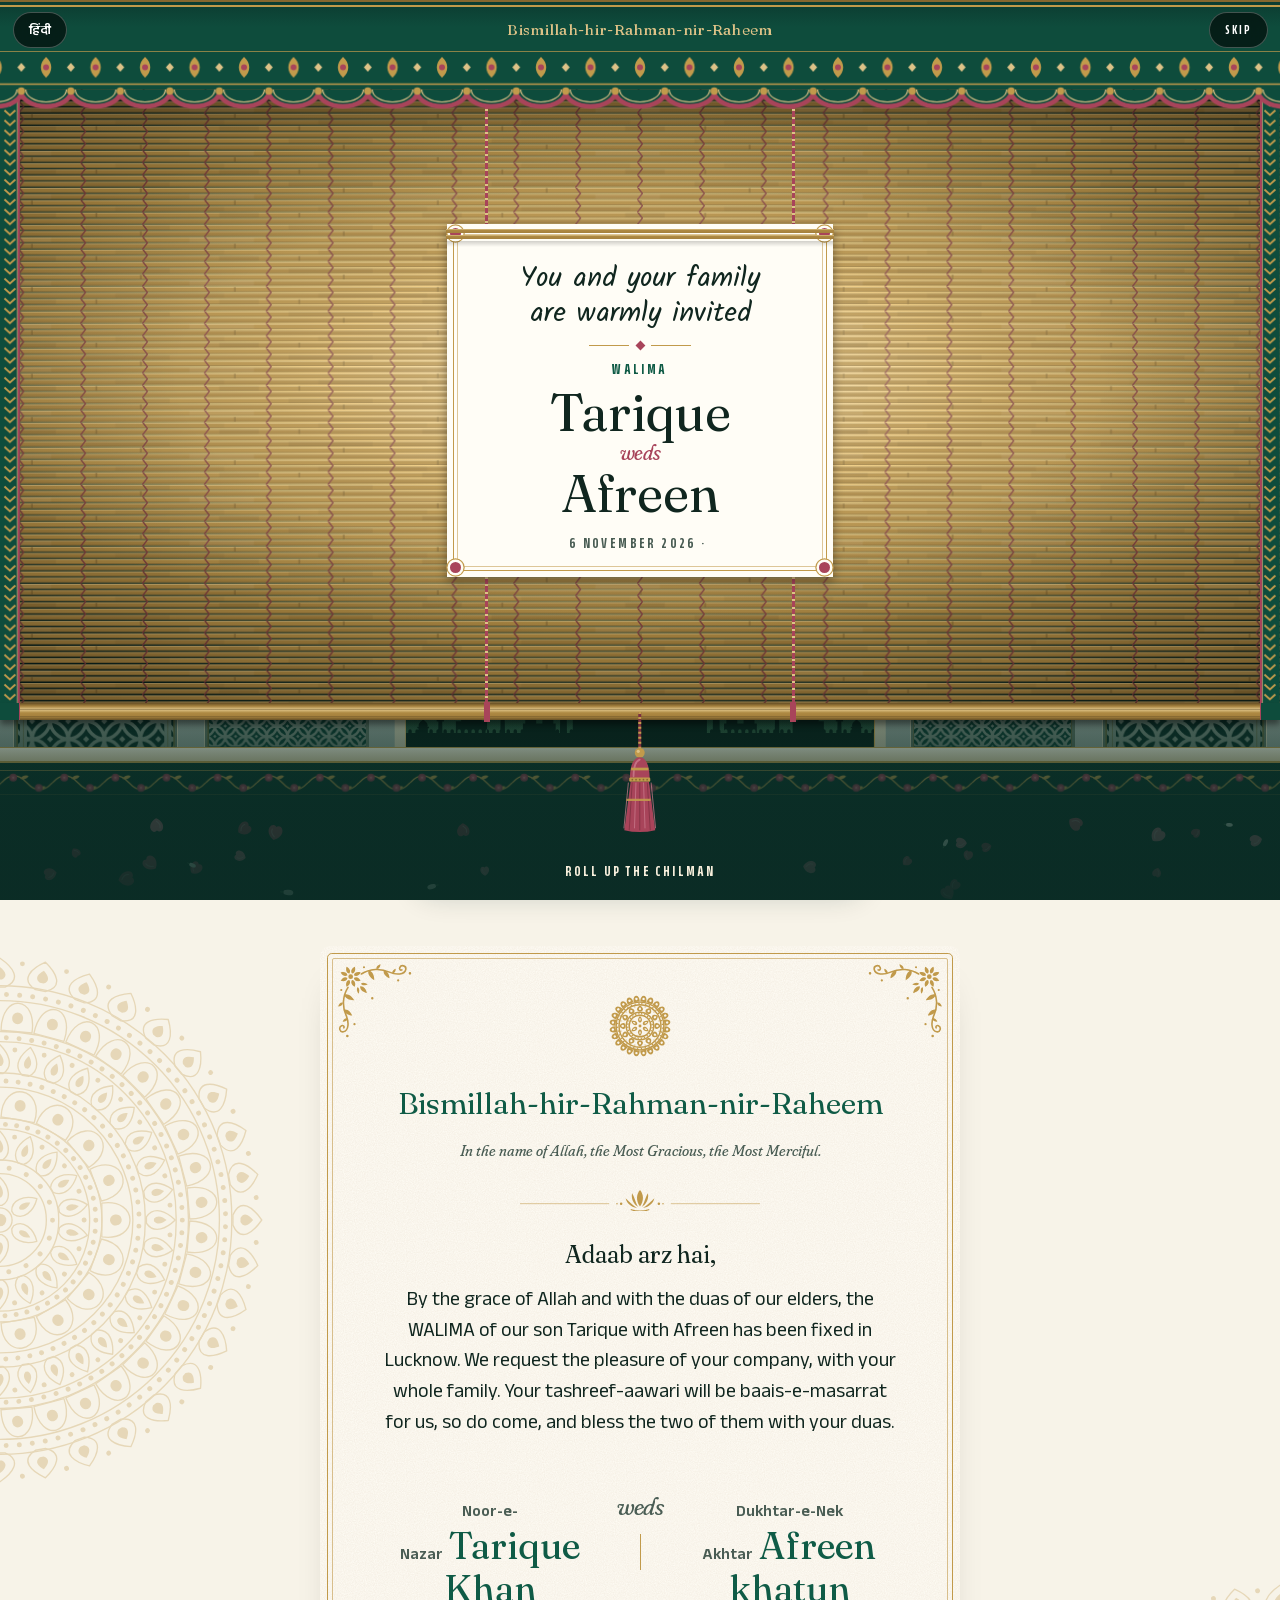
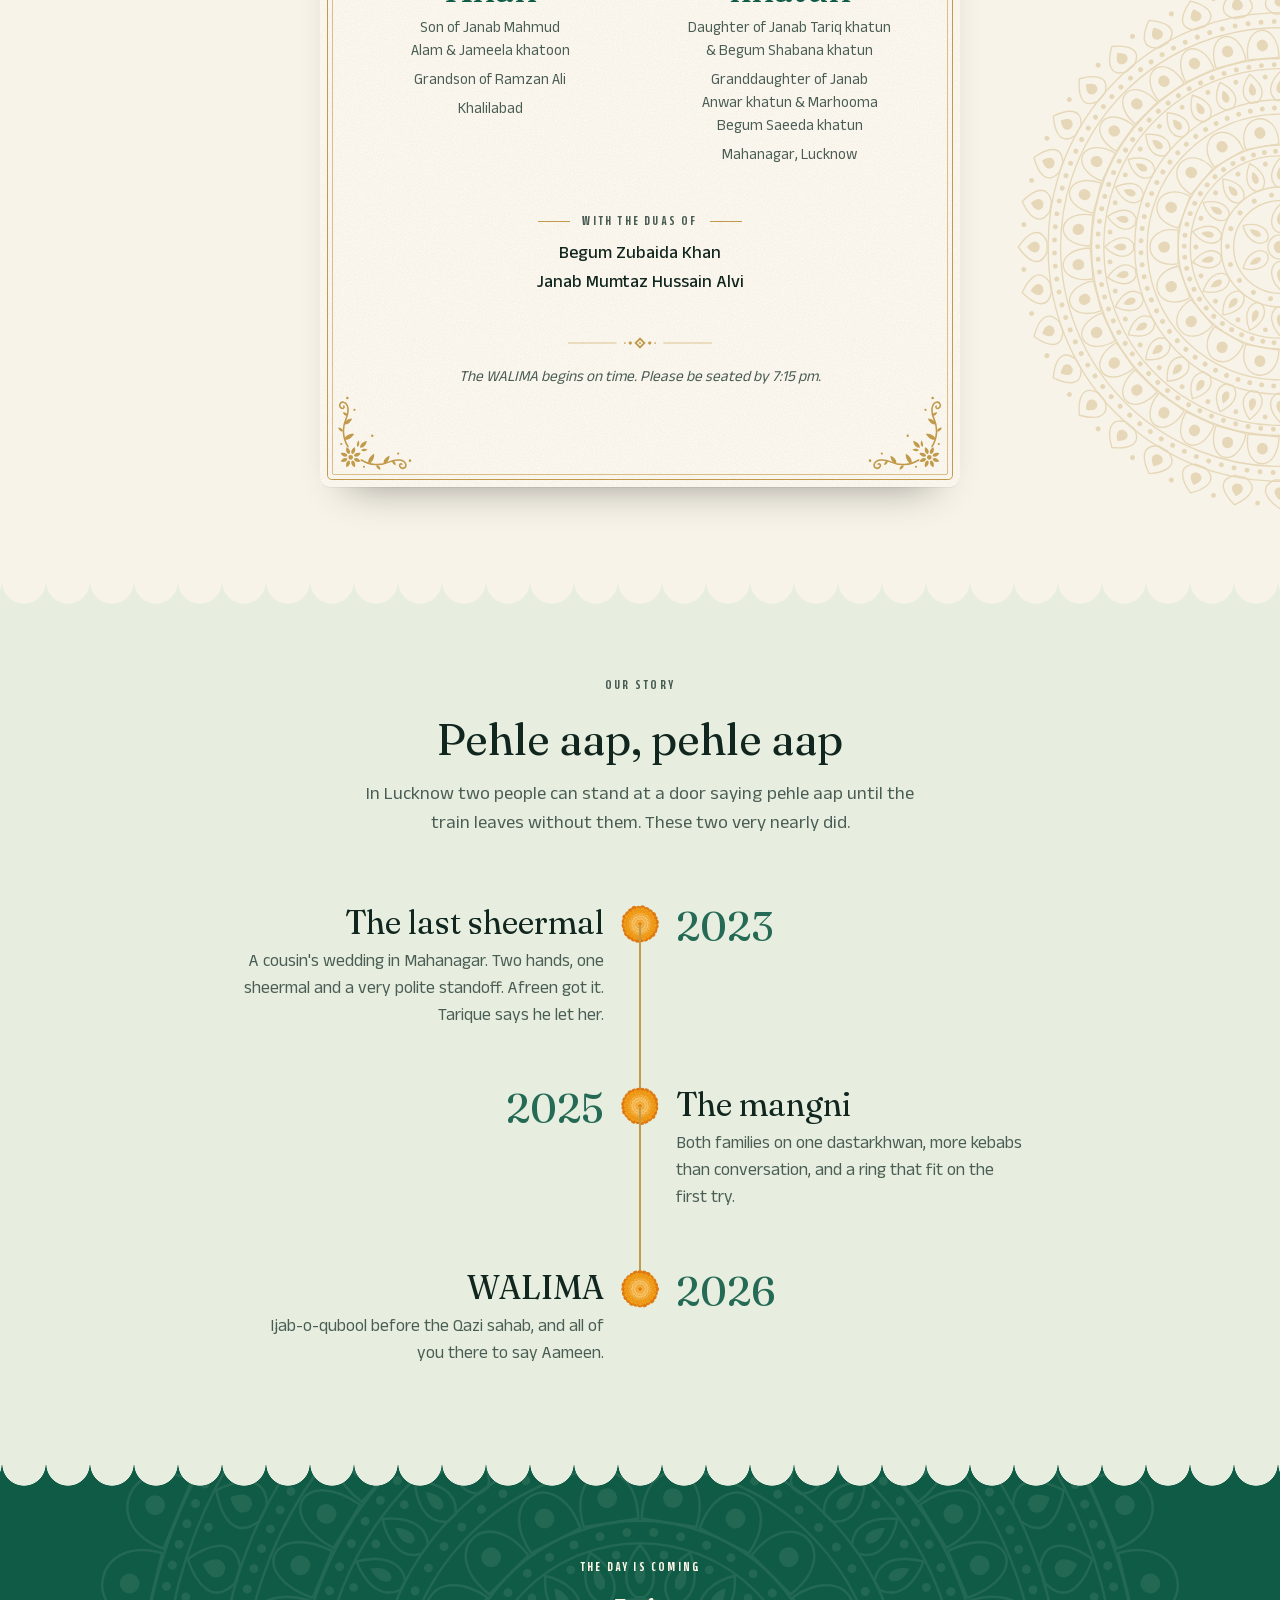
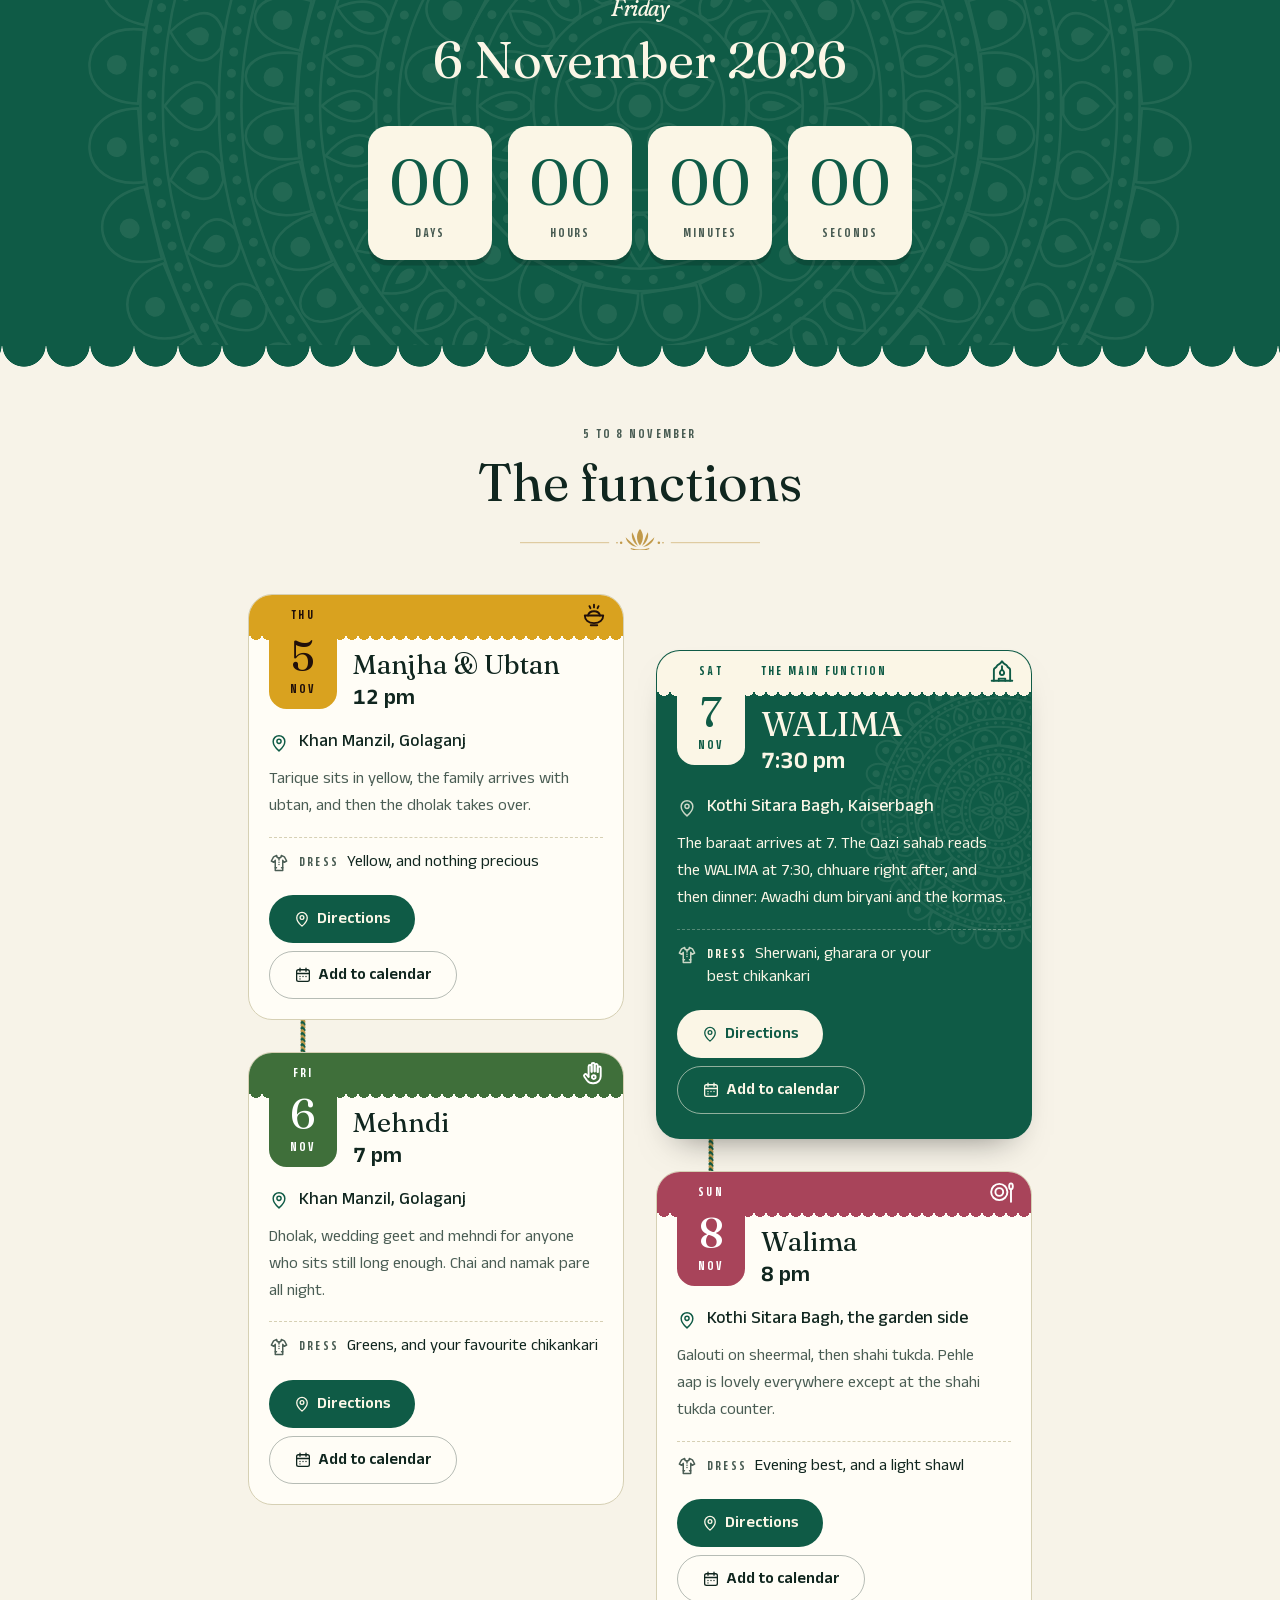
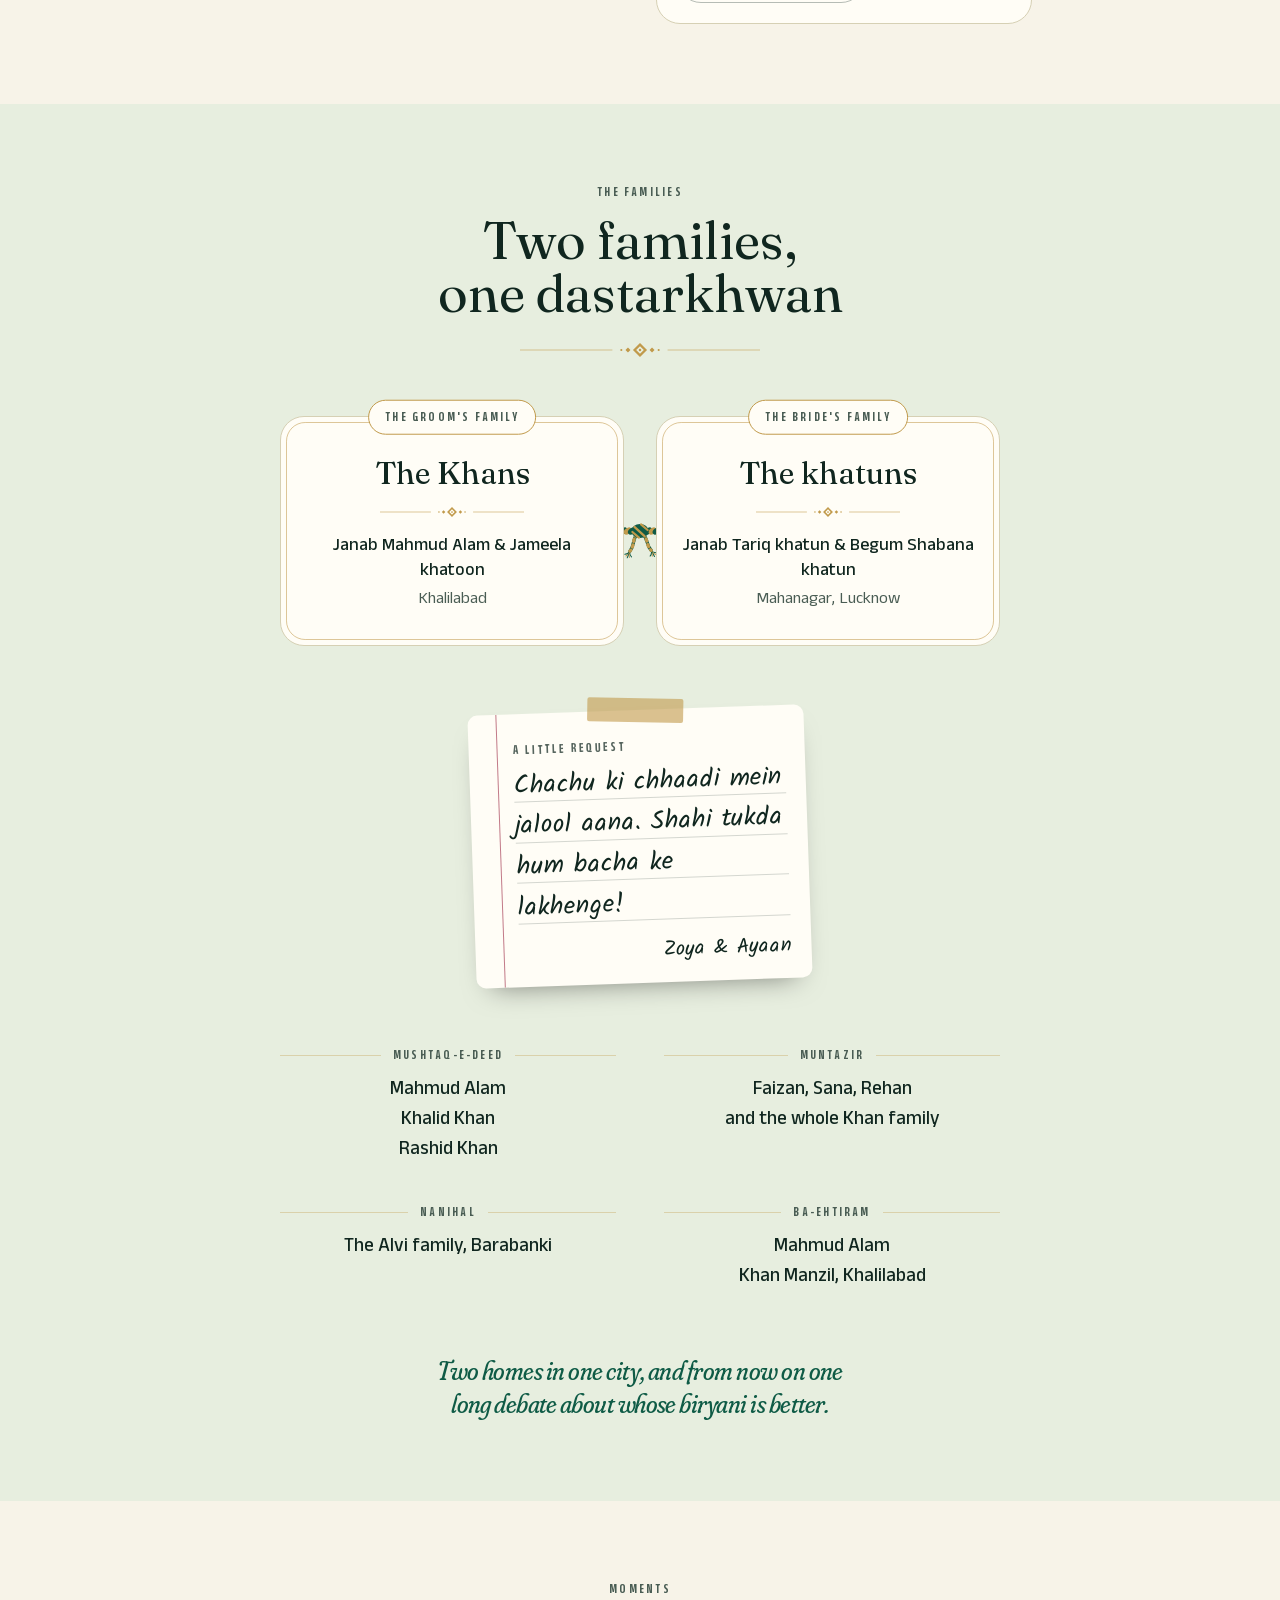
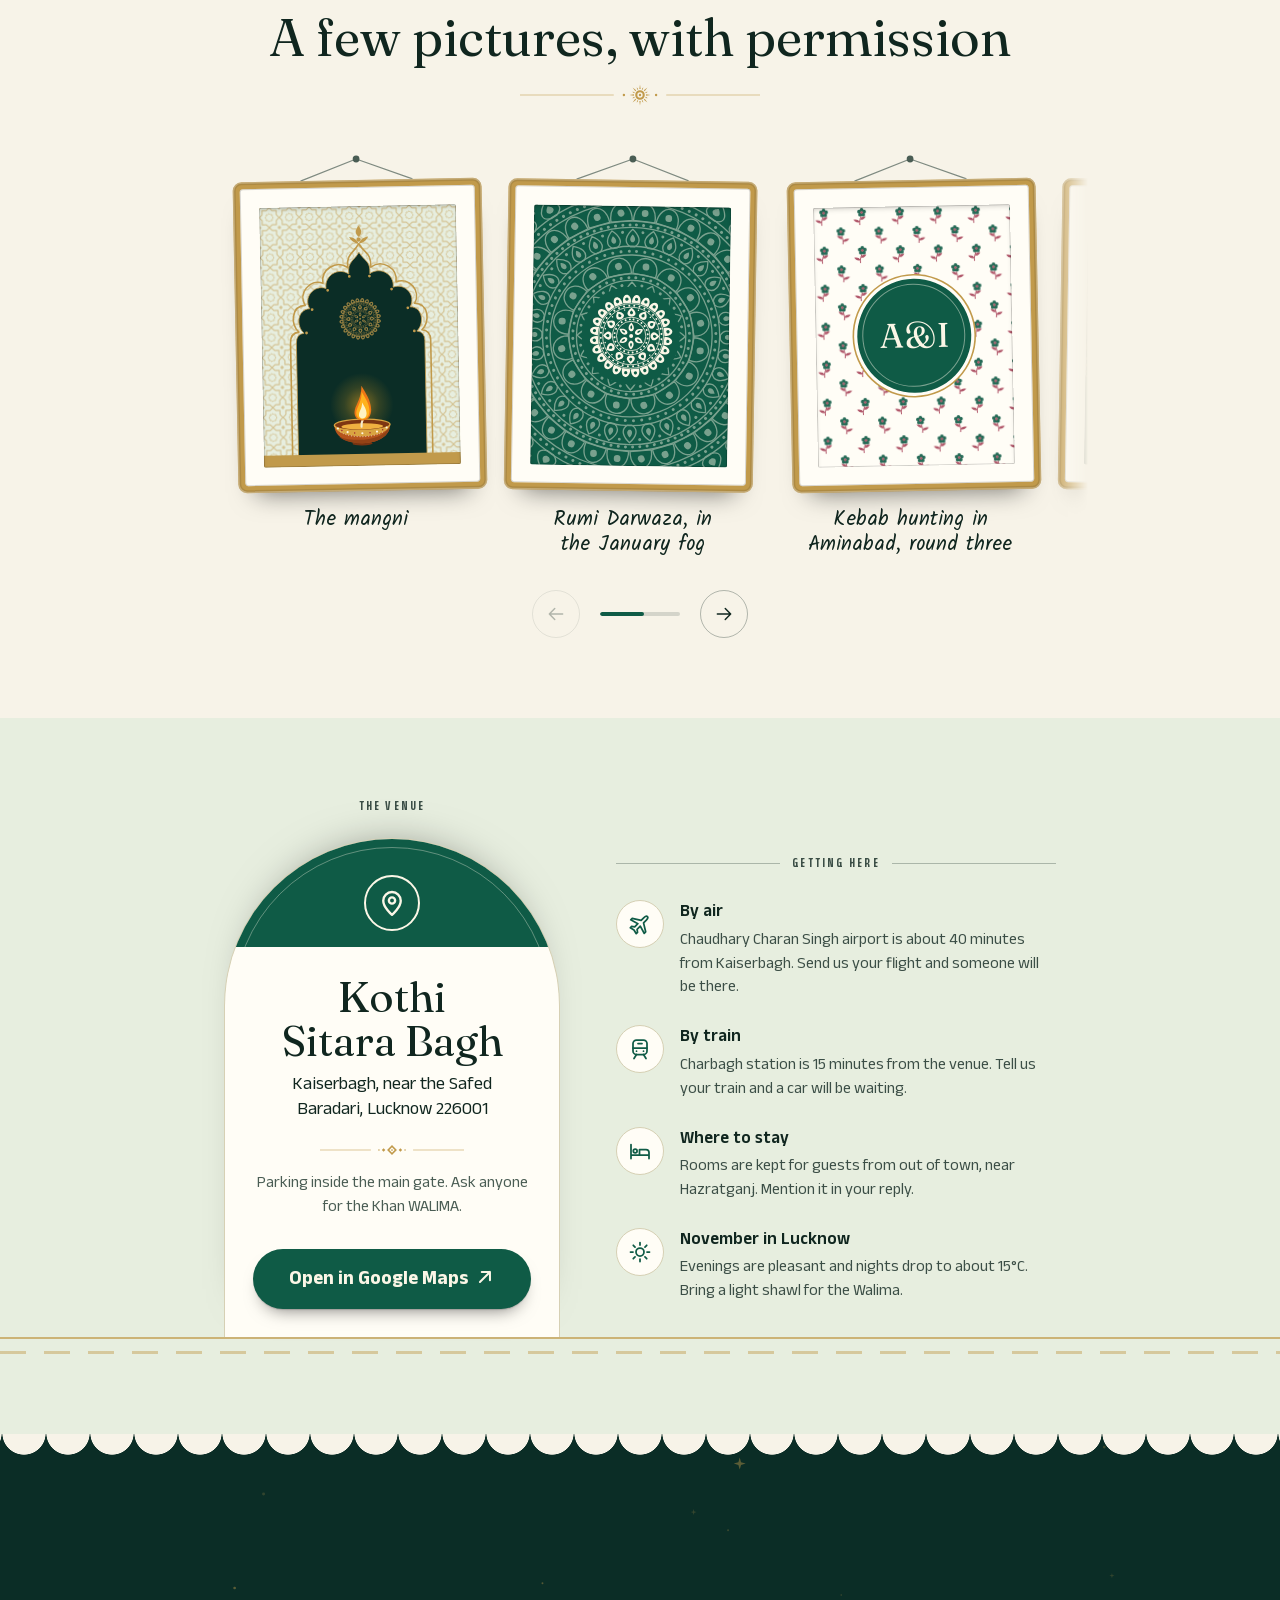
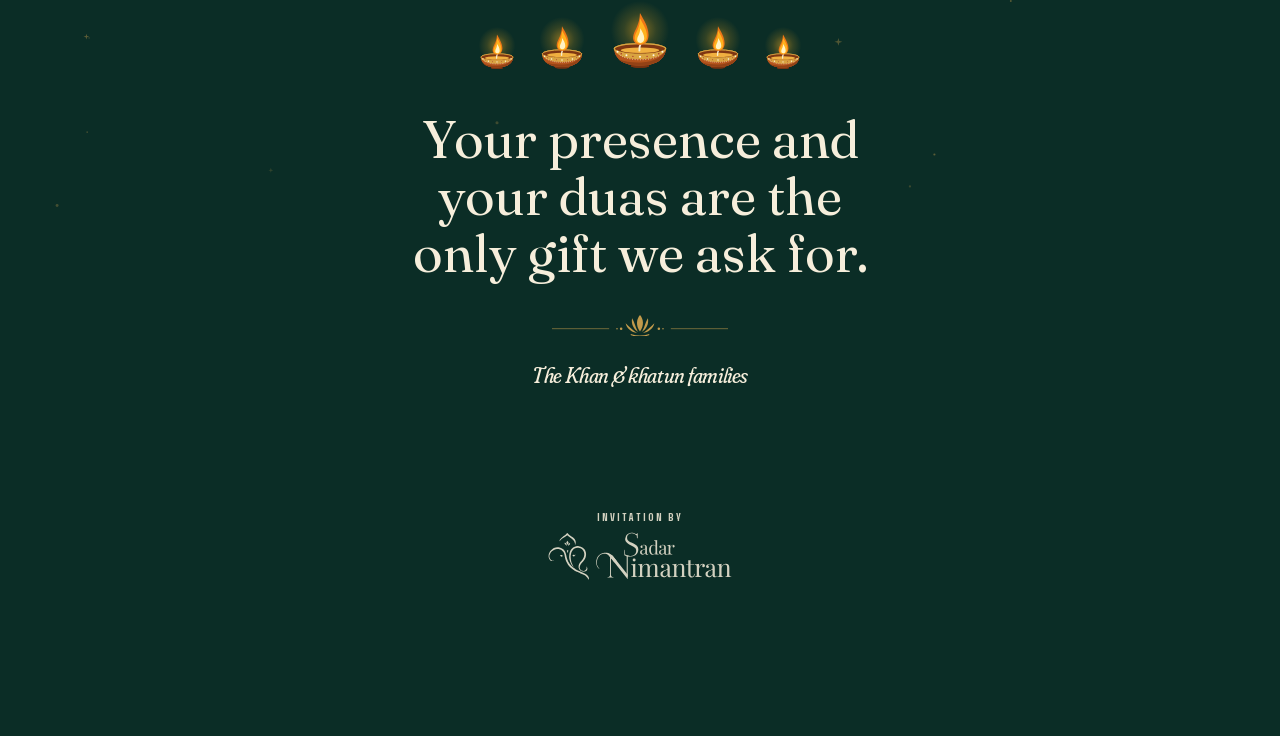
==== commit 59311f29: "update details" ====
--- a/scraped-invitation/index.html
+++ b/scraped-invitation/index.html
@@ -95,7 +95,7 @@
     }
   }
 }
-</style><meta name="theme-color" content="#0b2d26"><title>Tarique weds Inaya · Sample wedding invitation · Sadar Nimantran</title><meta name="description" content="By the grace of Allah and with the duas of our elders, the Nikah of our son Tarique with Inaya has been fixed in Lucknow. We request the pleasure of your…"><meta name="application-name" content="Sadar Nimantran"><meta name="robots" content="index, follow"><link rel="canonical" href="https://sadarnimantran.in/invite/Tarique-inaya"><meta name="format-detection" content="telephone=no"><meta property="og:title" content="Tarique weds Inaya"><meta property="og:description" content="By the grace of Allah and with the duas of our elders, the Nikah of our son Tarique with Inaya has been fixed in Lucknow. We request the pleasure of your…"><meta property="og:url" content="https://sadarnimantran.in/invite/Tarique-inaya"><meta property="og:locale" content="en_IN"><meta property="og:image" content="og"><meta property="og:image:width" content="1200"><meta property="og:image:height" content="630"><meta property="og:image:alt" content="Tarique weds Inaya"><meta property="og:type" content="website"><meta name="twitter:card" content="summary_large_image"><meta name="twitter:title" content="Tarique weds Inaya"><meta name="twitter:description" content="By the grace of Allah and with the duas of our elders, the Nikah of our son Tarique with Inaya has been fixed in Lucknow. We request the pleasure of your…"><meta name="twitter:image" content="https://sadarnimantran.in/api/og?slug=Tarique-inaya"><link rel="icon" href="favicon.ico" sizes="48x48" type="image/x-icon"><link rel="icon" href="fonts/icon.svg" sizes="any" type="image/svg+xml"><link rel="apple-touch-icon" href="images/apple-icon.png" sizes="180x180" type="image/png"><meta name="next-size-adjust" content=""><style></style></head><body style="overflow: hidden; overscroll-behavior: none; background-color: rgb(11, 45, 38);"><div hidden=""><!--$--><!--/$--></div><svg width="0" height="0" aria-hidden="true" focusable="false" style="position:absolute;width:0;height:0;overflow:hidden"><defs><g id="zm"><g id="zm0"><path d="M41.1 -2A3.7 3.7 0 0 1 44.9 3.8A4.1 4.1 0 0 1 40 9.5A3.8 3.8 0 0 1 42.5 16.2A3.9 3.9 0 0 1 36.2 19.7A3.9 3.9 0 0 1 36.9 26.8A4 4 0 0 1 29.6 28.6A4.6 4.6 0 0 1 29.5 37.1A4.3 4.3 0 0 1 21.8 34.9A3.8 3.8 0 0 1 18.8 41.2A3.9 3.9 0 0 1 11.8 39.4A4.2 4.2 0 0 1 7.4 45.8A4 4 0 0 1 1.6 41.1A4.6 4.6 0 0 1 -4.3 47.2A4.8 4.8 0 0 1 -9.6 40A3.7 3.7 0 0 1 -16.1 42A3.4 3.4 0 0 1 -19 36.5A4.3 4.3 0 0 1 -26.9 38.3A4.6 4.6 0 0 1 -28.2 30A3.7 3.7 0 0 1 -35 28.6A4.1 4.1 0 0 1 -35.4 21A3.6 3.6 0 0 1 -41.2 17.7A3.4 3.4 0 0 1 -39.5 11.5A4.4 4.4 0 0 1 -46.4 7.1A4.5 4.5 0 0 1 -41.2 0.7A4.1 4.1 0 0 1 -45.9 -5.2A3.6 3.6 0 0 1 -40.2 -8.7A4.3 4.3 0 0 1 -44 -15.8A4.3 4.3 0 0 1 -36.6 -18.8A4.2 4.2 0 0 1 -38.2 -26.4A4.3 4.3 0 0 1 -30.5 -27.7A4.1 4.1 0 0 1 -29.8 -35.3A4.4 4.4 0 0 1 -21.7 -35A4.4 4.4 0 0 1 -19.3 -42.9A4.2 4.2 0 0 1 -12.4 -39.2A4 4 0 0 1 -8 -45.2A4.2 4.2 0 0 1 -1.4 -41.1A3.7 3.7 0 0 1 4.3 -45A4 4 0 0 1 9.8 -40A3.8 3.8 0 0 1 16.4 -42.2A3.3 3.3 0 0 1 18.8 -36.6A4.4 4.4 0 0 1 26.7 -38.7A4.8 4.8 0 0 1 28.2 -30A4.4 4.4 0 0 1 36.3 -29.6A4.2 4.2 0 0 1 34.9 -21.9A4.5 4.5 0 0 1 42.8 -19.6A4.4 4.4 0 0 1 39.3 -12.3A4.5 4.5 0 0 1 46.5 -8.2A4.4 4.4 0 0 1 41.1 -2Z" fill="var(--z2,#e07b12)" stroke="none" stroke-width="0" stroke-linejoin="round"></path><path d="M45.3 3.8L40.7 3.4M42.4 16.2L38.2 14.6M36.7 26.7L33 24M28.3 35.6L25.4 32M18.8 41.4L16.9 37.2M7.3 44.9L6.5 40.3M-4.1 45.2L-3.7 40.7M-16.3 42.4L-14.6 38.2M-26.1 37.2L-23.4 33.5M-35.2 28.8L-31.6 25.9M-41.8 17.9L-37.6 16.1M-44.9 6.9L-40.4 6.2M-45.1 -5.1L-40.6 -4.6M-42.8 -15.3L-38.5 -13.8M-37.4 -25.8L-33.6 -23.2M-29.3 -34.7L-26.4 -31.2M-18.7 -41.4L-16.8 -37.2M-7.9 -44.7L-7.1 -40.2M4.4 -45.2L3.9 -40.7M16.4 -42.4L14.8 -38.1M25.8 -37.4L23.2 -33.6M35.2 -28.7L31.6 -25.8M41.3 -18.9L37.1 -17M44.8 -7.9L40.2 -7.1" fill="none" stroke="var(--z5,#ca6710)" stroke-width="0.5" stroke-linecap="round"></path></g><g id="zm1"><path d="M35.9 5.8A3.6 3.6 0 0 1 37.9 12.2A3.6 3.6 0 0 1 32.6 16.1A3.8 3.8 0 0 1 33.2 23.1A3.9 3.9 0 0 1 26.3 25.1A4 4 0 0 1 25 32.3A4.2 4.2 0 0 1 17.3 32A4.3 4.3 0 0 1 14.2 39.3A4.2 4.2 0 0 1 7.4 35.6A3.7 3.7 0 0 1 2.2 40.2A3.9 3.9 0 0 1 -3.7 36.2A3.9 3.9 0 0 1 -10.2 39.6A3.7 3.7 0 0 1 -13.6 33.7A3.5 3.5 0 0 1 -20.1 34.1A3.7 3.7 0 0 1 -23.2 28A3.7 3.7 0 0 1 -29.9 26.7A4 4 0 0 1 -30.8 19.3A4.3 4.3 0 0 1 -38.3 16.7A4.1 4.1 0 0 1 -35 9.8A3.8 3.8 0 0 1 -40.2 5A3.7 3.7 0 0 1 -36.3 -0.8A3.5 3.5 0 0 1 -39 -6.7A3.5 3.5 0 0 1 -34.5 -11.4A3.6 3.6 0 0 1 -35.6 -18.1A4 4 0 0 1 -29.1 -21.8A4.1 4.1 0 0 1 -29 -29.4A4.3 4.3 0 0 1 -21.1 -29.6A3.6 3.6 0 0 1 -18 -35.5A3.5 3.5 0 0 1 -11.6 -34.5A4 4 0 0 1 -7.1 -40.4A4.1 4.1 0 0 1 -0.8 -36.3A3.6 3.6 0 0 1 5.1 -39.4A3.4 3.4 0 0 1 9.6 -35.1A4.2 4.2 0 0 1 16.9 -38A4 4 0 0 1 19.1 -30.9A3.7 3.7 0 0 1 25.9 -30.7A4.1 4.1 0 0 1 27.9 -23.3A4.3 4.3 0 0 1 35.7 -21.6A4.2 4.2 0 0 1 33.5 -14.2A4 4 0 0 1 39.8 -10.2A3.6 3.6 0 0 1 36 -4.8A4.4 4.4 0 0 1 41.9 0.7A4.3 4.3 0 0 1 35.9 5.8Z" fill="var(--z1,#f2a31b)" stroke="var(--z2,#e07b12)" stroke-width="0.8" stroke-linejoin="round"></path><path d="M38.2 12.3L34.1 11M32.9 23L29.4 20.5M24.6 31.7L22 28.4M13.6 37.7L12.2 33.7M2.2 40.1L2 35.8M-10 38.9L-8.9 34.7M-20.4 34.6L-18.2 30.9M-29.9 26.7L-26.7 23.9M-36.8 16L-32.9 14.3M-39.8 4.9L-35.6 4.4M-39.5 -6.8L-35.3 -6.1M-35.8 -18.2L-32 -16.2M-28.2 -28.6L-25.2 -25.5M-18.2 -35.8L-16.2 -32M-7 -39.5L-6.2 -35.3M5.1 -39.8L4.6 -35.6M16.3 -36.7L14.5 -32.8M25.9 -30.6L23.2 -27.4M34.3 -20.8L30.7 -18.6M38.9 -10L34.7 -8.9M40.1 0.7L35.9 0.6" fill="none" stroke="var(--z2,#e07b12)" stroke-width="0.5" stroke-linecap="round"></path></g><g id="zm2"><path d="M31 -3.8A3.8 3.8 0 0 1 35.1 1.9A3.5 3.5 0 0 1 30.5 6.5A3.5 3.5 0 0 1 31.7 12.9A3.8 3.8 0 0 1 26.1 17.1A3.9 3.9 0 0 1 25.9 24.4A3.5 3.5 0 0 1 19.4 24.4A3.5 3.5 0 0 1 16.4 30.2A3.8 3.8 0 0 1 9.3 29.8A3.8 3.8 0 0 1 4.5 34.8A3.7 3.7 0 0 1 -1.2 31.2A4.1 4.1 0 0 1 -7.6 35.2A4 4 0 0 1 -11.6 29A4 4 0 0 1 -18.8 30.5A4 4 0 0 1 -20.7 23.4A3.6 3.6 0 0 1 -27 21.5A4.2 4.2 0 0 1 -28 13.8A3.6 3.6 0 0 1 -33.2 9.6A3.3 3.3 0 0 1 -31 4A3.5 3.5 0 0 1 -34.1 -1.6A3.4 3.4 0 0 1 -30.5 -6.8A4 4 0 0 1 -33 -13.8A3.9 3.9 0 0 1 -26.4 -16.7A4 4 0 0 1 -26.4 -24A4 4 0 0 1 -18.9 -24.8A3.7 3.7 0 0 1 -16 -31A4 4 0 0 1 -8.8 -29.9A3.4 3.4 0 0 1 -3.8 -33.8A2.9 2.9 0 0 1 1 -31.2A3.7 3.7 0 0 1 7.2 -34.3A3.8 3.8 0 0 1 11.6 -29A3.4 3.4 0 0 1 18 -28.9A3.5 3.5 0 0 1 20.9 -23.2A3.6 3.6 0 0 1 27.3 -21.3A3.7 3.7 0 0 1 27.6 -14.5A3.7 3.7 0 0 1 33.3 -10.7A3.9 3.9 0 0 1 31 -3.8Z" fill="var(--z1,#f2a31b)" stroke="var(--z2,#e07b12)" stroke-width="0.8" stroke-linejoin="round"></path><path d="M34.4 1.8L30.5 1.6M31.9 12.9L28.3 11.5M25.1 23.6L22.2 20.9M16.4 30.3L14.6 26.8M4.4 34.2L3.9 30.3M-7.3 33.7L-6.5 29.8M-18.1 29.3L-16.1 26M-27 21.4L-23.9 19M-33.1 9.6L-29.3 8.5M-34.4 -1.6L-30.5 -1.5M-31.8 -13.3L-28.2 -11.7M-25.5 -23.2L-22.6 -20.6M-15.8 -30.6L-14 -27.1M-3.8 -34.2L-3.4 -30.3M7 -33.7L6.2 -29.9M18.2 -29.2L16.1 -25.9M27.1 -21.2L24.1 -18.8M32.8 -10.5L29.1 -9.3" fill="none" stroke="var(--z2,#e07b12)" stroke-width="0.5" stroke-linecap="round"></path></g><g id="zm3"><path d="M25.6 2.7A3.6 3.6 0 0 1 27.8 9A3.3 3.3 0 0 1 22.7 12.2A3.7 3.7 0 0 1 22.5 19.1A4 4 0 0 1 15.3 20.7A3.5 3.5 0 0 1 11.9 26.4A3.6 3.6 0 0 1 5.3 25.2A3.4 3.4 0 0 1 -0.1 28.5A3.1 3.1 0 0 1 -4.9 25.3A3.3 3.3 0 0 1 -10.9 25.8A3.8 3.8 0 0 1 -15.5 20.5A3.5 3.5 0 0 1 -21.8 18.9A3.4 3.4 0 0 1 -22.4 12.6A3.3 3.3 0 0 1 -26.9 8.4A3.1 3.1 0 0 1 -25.6 2.8A3.6 3.6 0 0 1 -29.1 -2.9A3.8 3.8 0 0 1 -24.4 -8.2A3.3 3.3 0 0 1 -24.4 -14.4A3.2 3.2 0 0 1 -19.2 -17.1A3.4 3.4 0 0 1 -16.8 -22.9A3.6 3.6 0 0 1 -10.2 -23.6A3.4 3.4 0 0 1 -5.5 -27.9A2.6 2.6 0 0 1 -1.2 -25.7A3.3 3.3 0 0 1 4.6 -27.8A4.1 4.1 0 0 1 10.8 -23.3A3.4 3.4 0 0 1 17.1 -22.8A2.7 2.7 0 0 1 18.4 -18A3.3 3.3 0 0 1 23.8 -15A3.9 3.9 0 0 1 24.5 -7.9A3.4 3.4 0 0 1 28.2 -2.9A3.3 3.3 0 0 1 25.6 2.7Z" fill="var(--z3,#f5b33d)" stroke="var(--z2,#e07b12)" stroke-width="0.8" stroke-linejoin="round"></path><path d="M27 8.8L23.6 7.7M21.7 18.4L19 16.1M11.7 25.9L10.3 22.6M-0.1 28.4L-0.1 24.9M-11.1 26.2L-9.7 22.9M-21.4 18.6L-18.8 16.3M-27.1 8.4L-23.7 7.4M-28.3 -2.8L-24.7 -2.5M-24.5 -14.4L-21.4 -12.6M-16.8 -22.9L-14.7 -20M-5.5 -27.9L-4.9 -24.4M4.6 -28L4 -24.5M17 -22.7L14.9 -19.9M24 -15.2L21 -13.3M28.2 -2.9L24.7 -2.5" fill="none" stroke="var(--z2,#e07b12)" stroke-width="0.5" stroke-linecap="round"></path></g><g id="zm4"><path d="M20.1 -2.2A3.5 3.5 0 0 1 23 3.6A3.3 3.3 0 0 1 18.6 8A3.5 3.5 0 0 1 18.3 14.4A3.3 3.3 0 0 1 12.5 16A3.5 3.5 0 0 1 9.1 21.4A3.1 3.1 0 0 1 3.6 19.9A3.2 3.2 0 0 1 -1.8 22.3A4 4 0 0 1 -8.2 18.5A3.3 3.3 0 0 1 -14.3 17.8A3.1 3.1 0 0 1 -16.1 12.3A3.5 3.5 0 0 1 -21.5 8.8A3 3 0 0 1 -20 3.4A3.5 3.5 0 0 1 -23.1 -2.1A3.6 3.6 0 0 1 -18.9 -7.2A3.2 3.2 0 0 1 -18.2 -13.2A3.1 3.1 0 0 1 -13 -15.5A3.2 3.2 0 0 1 -9.5 -20.4A3.6 3.6 0 0 1 -2.8 -20.1A3.3 3.3 0 0 1 2.8 -22.5A3.3 3.3 0 0 1 7.6 -18.8A3.2 3.2 0 0 1 13.3 -17.7A2.9 2.9 0 0 1 15.6 -12.9A3.2 3.2 0 0 1 20.4 -9.3A3.9 3.9 0 0 1 20.1 -2.2Z" fill="var(--z4,#f8c767)" stroke="var(--z2,#e07b12)" stroke-width="0.8" stroke-linejoin="round"></path><path d="M22.1 3.5L19 3M17.6 13.8L15.1 11.8M8.7 20.6L7.5 17.7M-1.8 22.3L-1.6 19.1M-14 17.4L-12 15M-20.7 8.5L-17.7 7.3M-22.3 -2L-19.1 -1.7M-18.1 -13.1L-15.5 -11.2M-9.4 -20.3L-8.1 -17.4M2.7 -22.2L2.3 -19M13.5 -17.8L11.6 -15.3M20.3 -9.3L17.5 -7.9" fill="none" stroke="var(--z2,#e07b12)" stroke-width="0.5" stroke-linecap="round"></path></g><g id="zm5"><path d="M14.5 1.6A3 3 0 0 1 14.4 7.1A3.1 3.1 0 0 1 9.9 10.8A3.1 3.1 0 0 1 6.4 15.3A3 3 0 0 1 0.8 14.6A3 3 0 0 1 -4.8 15.6A3.2 3.2 0 0 1 -9 11.5A3.1 3.1 0 0 1 -13.9 8.6A3.3 3.3 0 0 1 -14.4 2.4A3 3 0 0 1 -15.7 -2.9A3.1 3.1 0 0 1 -12.4 -7.7A3 3 0 0 1 -9.9 -12.6A3 3 0 0 1 -4.6 -13.9A3 3 0 0 1 0.5 -16.1A2.4 2.4 0 0 1 4.4 -13.9A3.1 3.1 0 0 1 10 -13A3.1 3.1 0 0 1 12.3 -7.8A3 3 0 0 1 15.7 -3.5A2.8 2.8 0 0 1 14.5 1.6Z" fill="var(--z4,#f8c767)" stroke="var(--z2,#e07b12)" stroke-width="0.8" stroke-linejoin="round"></path><path d="M14.5 7.1L12 5.9M6.2 14.9L5.1 12.3M-4.7 15.4L-3.9 12.8M-13.7 8.5L-11.3 7M-15.9 -2.9L-13.1 -2.4M-10 -12.6L-8.3 -10.5M0.5 -16.1L0.4 -13.3M9.8 -12.8L8.1 -10.6M15.7 -3.5L13 -2.9" fill="none" stroke="var(--z2,#e07b12)" stroke-width="0.5" stroke-linecap="round"></path></g><g id="zm6"><path d="M8.3 -3.5A2.7 2.7 0 0 1 9.7 1.2A3 3 0 0 1 6.7 6A2.8 2.8 0 0 1 3.2 9.7A2.4 2.4 0 0 1 -1.2 8.9A2.8 2.8 0 0 1 -6.2 8.1A3.1 3.1 0 0 1 -8.5 2.8A2.7 2.7 0 0 1 -9.6 -2A2.9 2.9 0 0 1 -6.4 -6.3A2.7 2.7 0 0 1 -2.7 -9.8A2.4 2.4 0 0 1 1.7 -8.8A2.8 2.8 0 0 1 6.7 -7.8A2.4 2.4 0 0 1 8.3 -3.5Z" fill="var(--z3,#f5b33d)" stroke="var(--z2,#e07b12)" stroke-width="0.8" stroke-linejoin="round"></path><path d="M9.8 1.2L7.4 0.9M3.1 9.4L2.4 7.1M-6 7.8L-4.6 5.9M-9.7 -2.1L-7.3 -1.6M-2.6 -9.5L-2 -7.2M6.5 -7.5L4.9 -5.7" fill="none" stroke="var(--z2,#e07b12)" stroke-width="0.5" stroke-linecap="round"></path></g><path id="zm7" d="M3.5 -1.4A1.4 1.4 0 0 1 4.2 1.1A1.5 1.5 0 0 1 2.3 3A1.4 1.4 0 0 1 0.1 4.3A1.2 1.2 0 0 1 -1.8 3.3A1.4 1.4 0 0 1 -3.9 1.9A1.3 1.3 0 0 1 -3.7 -0.4A1.4 1.4 0 0 1 -3.3 -3A1.5 1.5 0 0 1 -0.6 -3.7A1.4 1.4 0 0 1 1.9 -3.9A1.6 1.6 0 0 1 3.5 -1.4Z" fill="var(--z2,#e07b12)"></path></g><g id="zga"><path d="M39.2 -4A7.6 7.6 0 0 1 43.5 9.4A7.8 7.8 0 0 1 33.8 20.1A7.7 7.7 0 0 1 29.7 33.8A7.8 7.8 0 0 1 15.4 36.2A7.5 7.5 0 0 1 3.9 43.8A7.3 7.3 0 0 1 -8.6 38.4A7.3 7.3 0 0 1 -22.2 37.3A6.3 6.3 0 0 1 -28.3 27.4A7.8 7.8 0 0 1 -40.6 19.9A9.2 9.2 0 0 1 -39.2 3A7.8 7.8 0 0 1 -44 -10.7A6.1 6.1 0 0 1 -35.1 -17.8A7.5 7.5 0 0 1 -31.4 -31.2A8 8 0 0 1 -17.3 -35.4A7.3 7.3 0 0 1 -6.1 -43A8.4 8.4 0 0 1 8.8 -38.4A7.3 7.3 0 0 1 22.4 -37.3A7.3 7.3 0 0 1 29.7 -25.9A7.7 7.7 0 0 1 41.1 -17.5A7.4 7.4 0 0 1 39.2 -4Z" fill="var(--z2,#ce6a16)"></path><path d="M27.4 5.6A6.8 6.8 0 0 1 26.9 18.2A5.7 5.7 0 0 1 17.2 22.1A6.6 6.6 0 0 1 8.4 30.6A7 7 0 0 1 -4.2 27.7A6.7 6.7 0 0 1 -16.6 27.6A7.7 7.7 0 0 1 -23.5 15.1A6.8 6.8 0 0 1 -32 5.8A6.9 6.9 0 0 1 -27.3 -6.1A6.9 6.9 0 0 1 -26.7 -18.8A5.5 5.5 0 0 1 -17.2 -22.1A6.7 6.7 0 0 1 -8.5 -31A6.5 6.5 0 0 1 3.1 -27.8A6.8 6.8 0 0 1 15.7 -28.6A8.3 8.3 0 0 1 23.5 -15.2A6.5 6.5 0 0 1 30.7 -5.7A6.3 6.3 0 0 1 27.4 5.6Z" fill="var(--z1,#f28a1b)"></path><path d="M15.7 -6.9A5.4 5.4 0 0 1 19.7 2.2A4.7 4.7 0 0 1 14.5 9.2A5.2 5.2 0 0 1 8.9 17.1A5 5 0 0 1 -0.3 17.2A5.5 5.5 0 0 1 -10.4 17.3A6.6 6.6 0 0 1 -15.9 6.5A5.2 5.2 0 0 1 -19.1 -2.6A5.3 5.3 0 0 1 -13.4 -10.7A5.4 5.4 0 0 1 -7.3 -18.6A5.3 5.3 0 0 1 2.3 -17A5.5 5.5 0 0 1 12.4 -16A5.2 5.2 0 0 1 15.7 -6.9Z" fill="var(--z4,#f8b967)"></path><path d="M6.9 -2.2A3.4 3.4 0 0 1 7.7 4A3 3 0 0 1 2.8 6.6A3.4 3.4 0 0 1 -3.2 8.1A3.5 3.5 0 0 1 -6.8 2.5A3.4 3.4 0 0 1 -7.9 -3.6A3 3 0 0 1 -3.3 -6.4A3.4 3.4 0 0 1 2.7 -8.3A4 4 0 0 1 6.9 -2.2Z" fill="var(--z2,#ce6a16)"></path></g><g id="zgb"><path d="M39.2 -3.9A7.6 7.6 0 0 1 43.5 9.5A7.9 7.9 0 0 1 33.7 20.3A7.6 7.6 0 0 1 29.3 33.7A7.7 7.7 0 0 1 15.3 36.3A7.3 7.3 0 0 1 3.7 43.3A7.4 7.4 0 0 1 -9.1 38.3A7.7 7.7 0 0 1 -23.4 38.3A7.7 7.7 0 0 1 -29.9 25.5A7.6 7.6 0 0 1 -41 16.9A7.8 7.8 0 0 1 -39.3 2.6A7.2 7.2 0 0 1 -41.8 -10.6A5.5 5.5 0 0 1 -34.9 -18.2A7.5 7.5 0 0 1 -30.8 -31.4A9.1 9.1 0 0 1 -14.8 -36.5A7.6 7.6 0 0 1 -3.2 -44.5A7.1 7.1 0 0 1 8.5 -38.4A7.3 7.3 0 0 1 22 -37.3A6.8 6.8 0 0 1 28.8 -26.8A7.7 7.7 0 0 1 40.6 -18.9A8.1 8.1 0 0 1 39.2 -3.9Z" fill="var(--z7,#d29325)"></path><path d="M27.6 4.8A6.7 6.7 0 0 1 27.1 17.2A6.8 6.8 0 0 1 15.9 23A6.6 6.6 0 0 1 6.7 31A6.2 6.2 0 0 1 -4.3 27.7A6.8 6.8 0 0 1 -16.9 27.7A6.5 6.5 0 0 1 -22.3 16.9A6.7 6.7 0 0 1 -31 8.1A6.5 6.5 0 0 1 -27.8 -3.5A6.8 6.8 0 0 1 -28.1 -16.1A6.9 6.9 0 0 1 -17 -22.3A6.9 6.9 0 0 1 -8.3 -31.7A7.9 7.9 0 0 1 5.7 -27.4A6.7 6.7 0 0 1 18 -26.4A5.8 5.8 0 0 1 22.6 -16.6A6.4 6.4 0 0 1 30.1 -7.4A6.8 6.8 0 0 1 27.6 4.8Z" fill="var(--z6,#f7c531)"></path><path d="M15.6 -7.1A5.3 5.3 0 0 1 19.7 1.9A4.7 4.7 0 0 1 14.6 9A5.2 5.2 0 0 1 9.2 17.1A5.7 5.7 0 0 1 -1.3 17.1A5.5 5.5 0 0 1 -11.5 16.8A5.9 5.9 0 0 1 -15.8 6.7A5.4 5.4 0 0 1 -20 -2.5A6 6 0 0 1 -13.1 -11.1A5.5 5.5 0 0 1 -6.8 -19.2A4.9 4.9 0 0 1 2 -17A5.3 5.3 0 0 1 11.6 -15.6A5 5 0 0 1 15.6 -7.1Z" fill="var(--z8,#fbda73)"></path><path d="M6.8 -2.3A3.4 3.4 0 0 1 7.8 3.8A2.9 2.9 0 0 1 3.1 6.5A3.4 3.4 0 0 1 -2.9 8.2A3.8 3.8 0 0 1 -6.8 2.4A3.3 3.3 0 0 1 -7.7 -3.6A2.7 2.7 0 0 1 -3.5 -6.3A3.3 3.3 0 0 1 2.3 -8.2A4 4 0 0 1 6.8 -2.3Z" fill="var(--z7,#d29325)"></path></g><g id="zl"><path d="M0 0C20.4 14 18 62 0 100C-18 62 -20.4 14 0 0Z" fill="#2e4a2b"></path><path d="M0 0C20.4 14 18 62 0 100Z" fill="#4f8236"></path><path d="M0 3V93M7.56 22L0 29L-7.56 22M9 37L0 44L-9 37M7.56 52L0 59L-7.56 52M6.12 67L0 74L-6.12 67" fill="none" stroke="#a9c46c" stroke-width="2.1" stroke-linecap="round" stroke-linejoin="round" stroke-opacity="0.85"></path></g><g id="zls"><path d="M0 0C23.12 14 20.4 62 0 100C-20.4 62 -23.12 14 0 0Z" fill="#294327"></path><path d="M0 0C23.12 14 20.4 62 0 100Z" fill="#3f6b2d"></path><path d="M0 3V93M8.57 22L0 29L-8.57 22M10.2 37L0 44L-10.2 37M8.57 52L0 59L-8.57 52M6.94 67L0 74L-6.94 67" fill="none" stroke="#a9c46c" stroke-width="2.38" stroke-linecap="round" stroke-linejoin="round" stroke-opacity="0.85"></path></g><g id="zt"><circle cx="0" cy="2.6" r="2.6" fill="#d9a441"></circle><path d="M-4.2 5.4Q0 3.4 4.2 5.4L4.8 10.4H-4.8Z" fill="#b8215f"></path><path d="M-5 12.4L-7 27.6L-4.2 25.6L-1.4 28.2L1.4 25.6L4.2 28.2L7 27.6L5 12.4Z" fill="#b8215f"></path><rect x="-5.4" y="10" width="10.8" height="2.6" rx="1.1" fill="#d9a441"></rect><path d="M-2.3 14L-3.3 24.6M0 14V25M2.3 14L3.3 24.6" fill="none" stroke="#9c2039" stroke-width="0.75" stroke-linecap="round"></path></g><g id="zb"><circle cx="0" cy="2.4" r="2.2" fill="none" stroke="#a9741f" stroke-width="1.3"></circle><path d="M-3.2 4.6C-8 6.4-6.8 14-9.6 19.4H9.6C6.8 14 8 6.4 3.2 4.6Z" fill="#d9a441"></path><path d="M-3.6 8.2C-5.2 11-5 14-6 16.6" fill="none" stroke="#f3d58a" stroke-width="1.5" stroke-linecap="round"></path><rect x="-10.8" y="18.6" width="21.6" height="3" rx="1.5" fill="#a9741f"></rect><circle cx="0" cy="24.4" r="2.4" fill="#a9741f"></circle></g><g id="zf"><path d="M0 0C-9.5 0-14-7.5-11.5-16.5C-9-25-1.5-33-1-52C5-41 13-29 13-16C13-6.5 8 0 0 0Z" fill="var(--z1,#ef7716)"></path><path d="M0-1.5C-7.6-1.5-11-7.6-9-15C-7-22-1.2-28-.8-43C4-34 10.4-25 10.4-14.5C10.4-6.8 6.4-1.5 0-1.5Z" fill="var(--z2,#ffb21e)"></path><path d="M0-3C-4.4-3-6.4-6.8-5.2-11C-4-15.2-.8-18.5-.4-27C2.6-21.5 6-16.5 6-10.5C6-6 3.6-3 0-3Z" fill="var(--z3,#fff3c4)"></path></g><radialGradient id="zdg"><stop offset="0" stop-color="#ffb21e" stop-opacity="0.5"></stop><stop offset="0.55" stop-color="#ffb21e" stop-opacity="0.16"></stop><stop offset="1" stop-color="#ffb21e" stop-opacity="0"></stop></radialGradient><g id="zd0"><ellipse cx="0" cy="111.5" rx="16" ry="3" fill="var(--z4,#783311)"></ellipse><ellipse cx="0" cy="82" rx="44" ry="9" fill="var(--z5,#7e3612)"></ellipse></g><g id="zd1"><path d="M-44 82A44 9 0 0 0 44 82C44 100 26 111 0 111C-26 111-44 100-44 82Z" fill="var(--z6,#b5541c)"></path><path d="M44 82C44 100 26 111 0 111C-16 111-29 107-37 100C-26 104.5-12 106 2 105.5C24 104.5 40 96 44 82Z" fill="var(--z7,#934216)"></path><path d="M-44 82A44 9 0 0 0 44 82A44 18 0 0 1-44 82Z" fill="var(--z8,#d9a441)"></path><ellipse cx="0" cy="82" rx="44" ry="9" fill="none" stroke="var(--z8,#d9a441)" stroke-width="2.2"></ellipse><circle cx="38.48" cy="87.02" r="1.7" fill="#fff6e4"></circle><circle cx="32.25" cy="90.43" r="1.1" fill="#9e1b2a"></circle><circle cx="23.21" cy="93.11" r="1.7" fill="#fff6e4"></circle><circle cx="12.13" cy="94.81" r="1.1" fill="#9e1b2a"></circle><circle cx="0" cy="95.4" r="1.7" fill="#fff6e4"></circle><circle cx="-12.13" cy="94.81" r="1.1" fill="#9e1b2a"></circle><circle cx="-23.21" cy="93.11" r="1.7" fill="#fff6e4"></circle><circle cx="-32.25" cy="90.43" r="1.1" fill="#9e1b2a"></circle><circle cx="-38.48" cy="87.02" r="1.7" fill="#fff6e4"></circle><path d="M-34 93A38 14 0 0 0 34 93" fill="none" stroke="#fff6e4" stroke-width="1.5" stroke-linecap="round" stroke-dasharray="0.1 4.4" opacity="0.9"></path></g><g id="zdl" transform="translate(60 0)"><use href="#zd0"></use><ellipse cx="0" cy="84.5" rx="33" ry="4.8" fill="#f0b040"></ellipse><path d="M-1 85C-1.4 80-.6 77 1 74" fill="none" stroke="#f6ecd0" stroke-width="3.2" stroke-linecap="round"></path><use href="#zd1"></use></g><g id="zdu" transform="translate(60 0)"><use href="#zd0"></use><ellipse cx="0" cy="84.5" rx="33" ry="4.8" fill="#c98a2e"></ellipse><path d="M-1 85C-1.4 80-.6 77 1 74" fill="none" stroke="#f6ecd0" stroke-width="3.2" stroke-linecap="round"></path><circle cx="1.1" cy="73.6" r="2" fill="#2b0f14"></circle><use href="#zd1"></use></g><g id="zdL"><circle cx="60" cy="50" r="50" fill="url(#zdg)"></circle><use href="#zdl"></use></g><g id="zcn"><circle r="48" fill="var(--z2,#a67529)"></circle><circle r="45" fill="var(--z1,#e2ad3c)"></circle><path d="M-31.8-31.8A45 45 0 0 1 31.8-31.8A52 52 0 0 0-31.8-31.8Z" fill="var(--z3,#f3d791)" opacity="0.55"></path><circle r="40.5" fill="none" stroke="var(--z3,#f3d791)" stroke-width="2.3" stroke-linecap="round" stroke-dasharray="0.1 4.141"></circle><circle r="35.5" fill="none" stroke="var(--z2,#a67529)" stroke-width="1.2"></circle><defs><g id="zcg"><ellipse cx="2.2" cy="-2.6" rx="3.7" ry="1.7" transform="rotate(-32 2.2 -2.6)"></ellipse><ellipse cx="2.2" cy="2.6" rx="3.7" ry="1.7" transform="rotate(32 2.2 2.6)"></ellipse></g></defs><g id="zce"><path d="M-3 28.5A27 27 0 0 1-23.4-13.5" fill="none" stroke="var(--z2,#a67529)" stroke-width="1.3" stroke-linecap="round"></path><g fill="var(--z4,#7a4d1b)"><use href="#zcg" transform="translate(-10.11 25.03) rotate(202)"></use><use href="#zcg" transform="translate(-16.44 21.42) rotate(217.5)"></use><use href="#zcg" transform="translate(-21.56 16.25) rotate(233)"></use><use href="#zcg" transform="translate(-25.12 9.9) rotate(248.5)"></use><use href="#zcg" transform="translate(-26.85 2.82) rotate(264)"></use><use href="#zcg" transform="translate(-26.63 -4.46) rotate(279.5)"></use></g></g><use href="#zce" transform="scale(-1 1)"></use><g transform="translate(-15.5 -15.5) scale(0.86)" fill="none" stroke="var(--z4,#7a4d1b)" stroke-width="4" stroke-linecap="round" stroke-linejoin="round" opacity="var(--z5,1)"><path d="M0 0H18M0 7.5H18M1 0H6C16.5 0 16.5 15 6 15H0L11 29"></path><path d="M24 6.5L31 0V29M25 29H37"></path></g></g><g id="zlf"><use href="#zcn" transform="translate(120 50) scale(0.5)"></use><rect x="12" y="58" width="216" height="128" rx="5" fill="#c0271f"></rect><path d="M12 168H228V181A5 5 0 0 1 223 186H17A5 5 0 0 1 12 181Z" fill="#a91f1a" opacity="0.55"></path><g fill="none" stroke="#e9b949"><rect x="19" y="65" width="202" height="114" rx="2" stroke-width="1.6"></rect><rect x="23.5" y="69.5" width="193" height="105" stroke-width="2.2" stroke-linecap="round" stroke-dasharray="0.1 5.86"></rect><rect x="28" y="74" width="184" height="96" stroke-width="1"></rect></g><defs><g id="zlfc"><path transform="translate(2 2) rotate(108)" d="M0 0C3.6 -2.75 3.42 -8.5 0 -12.5C-3.42 -8.5 -3.6 -2.75 0 0Z"></path><path transform="translate(2 2) rotate(135)" d="M0 0C3.6 -3.74 3.42 -11.56 0 -17C-3.42 -11.56 -3.6 -3.74 0 0Z"></path><path transform="translate(2 2) rotate(162)" d="M0 0C3.6 -2.75 3.42 -8.5 0 -12.5C-3.42 -8.5 -3.6 -2.75 0 0Z"></path><circle cx="2.5" cy="2.5" r="3"></circle></g></defs><g fill="#e9b949"><use href="#zlfc" transform="translate(28 74) rotate(0)"></use><use href="#zlfc" transform="translate(212 74) rotate(90)"></use><use href="#zlfc" transform="translate(212 170) rotate(180)"></use><use href="#zlfc" transform="translate(28 170) rotate(270)"></use></g><clipPath id="zlfb"><rect x="12" y="58" width="216" height="128" rx="5"></rect></clipPath><g clip-path="url(#zlfb)"><defs><g id="zlft0"><ellipse cx="10" cy="144" rx="4.03" ry="2.6" transform="rotate(-40 10 144)" fill="#c0271f"></ellipse><ellipse cx="13.79" cy="144" rx="4.03" ry="2.6" transform="rotate(-40 13.79 144)" fill="#f2b632"></ellipse></g><g id="zlft1"><use href="#zlft0"></use><use href="#zlft0" x="7.59"></use></g><g id="zlft2"><use href="#zlft1"></use><use href="#zlft1" x="15.17"></use></g><g id="zlft3"><use href="#zlft2"></use><use href="#zlft2" x="30.34"></use></g><g id="zlft4"><use href="#zlft3"></use><use href="#zlft3" x="60.69"></use></g></defs><use href="#zlft4"></use><use href="#zlft3" x="121.38"></use><use href="#zlft2" x="182.07"></use><use href="#zlft0" x="212.41"></use><ellipse cx="230" cy="144" rx="4.03" ry="2.6" transform="rotate(-40 230 144)" fill="#c0271f"></ellipse></g><g transform="translate(120 144)"><g transform="scale(0.95)"><g transform="translate(-10 20) rotate(112)" fill="none" stroke-width="1" stroke-linecap="round"><path d="M0 0Q3.5 -0.72 4.6 -3.6" stroke="#c0271f"></path><path d="M0 0Q3.5 -0.36 5.8 -1.8" stroke="#f2b632"></path><path d="M0 0Q3.5 0 7 0" stroke="#c0271f"></path><path d="M0 0Q3.5 0.36 5.8 1.8" stroke="#f2b632"></path><path d="M0 0Q3.5 0.72 4.6 3.6" stroke="#c0271f"></path></g><g transform="translate(11 19) rotate(62)" fill="none" stroke-width="1" stroke-linecap="round"><path d="M0 0Q3.5 -0.72 4.6 -3.6" stroke="#c0271f"></path><path d="M0 0Q3.5 -0.36 5.8 -1.8" stroke="#f2b632"></path><path d="M0 0Q3.5 0 7 0" stroke="#c0271f"></path><path d="M0 0Q3.5 0.36 5.8 1.8" stroke="#f2b632"></path><path d="M0 0Q3.5 0.72 4.6 3.6" stroke="#c0271f"></path></g><g fill="none" stroke-linecap="round" stroke-width="3.2"><path d="M-3 3C-8 9-5 14-10 20M3 3C8 8 6 14 11 19" stroke="#c0271f"></path><path d="M-3 3C-8 9-5 14-10 20M3 3C8 8 6 14 11 19" stroke="#f2b632" stroke-dasharray="2.2 3.6"></path></g><ellipse rx="8.5" ry="7" fill="#c0271f"></ellipse><path d="M-5.5-4L4.5 5M-7.5 1L-1 6.5M1-6.5L7.5-1" stroke="#f2b632" stroke-width="2.2" stroke-linecap="round"></path></g></g><g><path d="M12 63C12 60 14 58 17 58H223C226 58 228 60 228 63L127 121.5Q120 125.5 113 121.5Z" fill="#a91f1a"></path><path d="M27 63.5H213L124.5 114.5Q120 117 115.5 114.5Z" fill="none" stroke="#e9b949" stroke-width="1.4"></path><path d="M44 68H196L120 111.5Z" fill="none" stroke="#e9b949" stroke-width="2" stroke-linecap="round" stroke-dasharray="0.1 5.5" opacity="0.9"></path><g transform="translate(120 117)"><circle cx="6.5" cy="0" r="3.4" fill="#e9b949"></circle><circle cx="4.6" cy="4.6" r="3.4" fill="#e9b949"></circle><circle cx="0" cy="6.5" r="3.4" fill="#e9b949"></circle><circle cx="-4.6" cy="4.6" r="3.4" fill="#e9b949"></circle><circle cx="-6.5" cy="0" r="3.4" fill="#e9b949"></circle><circle cx="-4.6" cy="-4.6" r="3.4" fill="#e9b949"></circle><circle cx="0" cy="-6.5" r="3.4" fill="#e9b949"></circle><circle cx="4.6" cy="-4.6" r="3.4" fill="#e9b949"></circle><circle r="6.8" fill="#e9b949"></circle><circle r="3" fill="#a91f1a"></circle></g></g></g><g id="zc"><path d="M30 72C15 72 5 62 5 51C5 39 15 30 28 31C30 16 44 5 60 7C70 8 79 13 84 22C91 15 103 14 113 19C125 25 131 36 130 47C144 46 155 53 155 61C155 67 149 72 141 72Z" fill="var(--z1,#fff)"></path><path d="M28 31C39 31 47 38 49 47M84 22C90 27 93 34 92 42C100 36 112 37 118 46" fill="none" stroke="#1a1436" stroke-width="1.4" stroke-linecap="round" opacity="0.16"></path></g><g id="zM0"><defs><g id="zM0c"><path d="M-0.62 -6.49C-4.02 -9.36 -3.19 -14.99 0 -18.76C3.19 -14.99 4.02 -9.36 0.62 -6.49Z" fill="none" stroke="currentColor" stroke-linejoin="round"></path><path d="M-0.3 -9.87C-1.49 -11.43 -0.93 -13.82 0 -15.4C0.93 -13.82 1.49 -11.43 0.3 -9.87Z" fill="currentColor" fill-rule="evenodd"></path></g><g id="zM0w"><path d="M-1.31 -26.38C-6.36 -29.54 -3.89 -35.32 0 -39.08C3.89 -35.32 6.36 -29.54 1.31 -26.38ZM0.54 -45.48C1.19 -62.19 22.7 -57.91 16.91 -42.22ZM-1.6 -64.52C-7.23 -67.96 -4.03 -73.55 0 -77.21C4.03 -73.55 7.23 -67.96 1.6 -64.52ZM11.02 -63.6C6.16 -68.07 10.39 -72.93 15.06 -75.72C18.31 -71.35 20.35 -65.24 14.15 -62.97ZM0.49 -83.61C0.96 -100.32 18.63 -98.58 15.83 -82.1ZM16.79 -81.9C20.51 -98.2 37.5 -93.05 31.54 -77.43Z" fill="none" stroke="currentColor" stroke-linejoin="round"></path><path d="M-0.56 -29.7C-2.51 -31.28 -1.4 -33.69 0 -35.28C1.4 -33.69 2.51 -31.28 0.56 -29.7ZM6.15 -36.34a1.08 1.08 0 1 0 2.15 0a1.08 1.08 0 1 0 -2.15 0ZM7.55 -50.07a2.41 2.41 0 1 0 4.81 0a2.41 2.41 0 1 0 -4.81 0ZM-0.63 -67.83C-2.78 -69.45 -1.49 -71.83 0 -73.41C1.49 -71.83 2.78 -69.45 0.63 -67.83ZM6.29 -74.82a1.08 1.08 0 1 0 2.15 0a1.08 1.08 0 1 0 -2.15 0ZM12.61 -66.65C10.82 -68.66 12.56 -70.74 14.32 -72C15.47 -70.16 16.28 -67.58 13.86 -66.41ZM20.75 -71.94a1.08 1.08 0 1 0 2.15 0a1.08 1.08 0 1 0 -2.15 0ZM6.34 -88.75a2.41 2.41 0 1 0 4.81 0a2.41 2.41 0 1 0 -4.81 0ZM23.48 -85.34a2.41 2.41 0 1 0 4.81 0a2.41 2.41 0 1 0 -4.81 0Z" fill="currentColor" fill-rule="evenodd"></path></g><g id="zM0w0"><use href="#zM0w"></use><use href="#zM0w" transform="rotate(22.5)"></use></g><g id="zM0w1"><use href="#zM0w0"></use><use href="#zM0w0" transform="rotate(45)"></use></g><g id="zM0w2"><use href="#zM0w1"></use><use href="#zM0w1" transform="rotate(90)"></use></g></defs><path d="M-5.33 0a5.33 5.33 0 1 0 10.66 0a5.33 5.33 0 1 0 -10.66 0ZM-25.87 0a25.87 25.87 0 1 0 51.74 0a25.87 25.87 0 1 0 -51.74 0ZM-20.43 0a20.43 20.43 0 1 0 40.85 0a20.43 20.43 0 1 0 -40.85 0ZM-44.94 0a44.94 44.94 0 1 0 89.87 0a44.94 44.94 0 1 0 -89.87 0ZM-39.49 0a39.49 39.49 0 1 0 78.98 0a39.49 39.49 0 1 0 -78.98 0ZM-64 0a64 64 0 1 0 128 0a64 64 0 1 0 -128 0ZM-58.55 0a58.55 58.55 0 1 0 117.11 0a58.55 58.55 0 1 0 -117.11 0ZM-83.06 0a83.06 83.06 0 1 0 166.13 0a83.06 83.06 0 1 0 -166.13 0ZM-77.62 0a77.62 77.62 0 1 0 155.23 0a77.62 77.62 0 1 0 -155.23 0Z" fill="none" stroke="currentColor" stroke-linejoin="round"></path><circle r="2.76" fill="currentColor"></circle><g fill="none" stroke="currentColor" stroke-linecap="round" transform="rotate(-90)"><circle r="23.15" stroke-width="2.18" stroke-dasharray="0.01 4.5353" stroke-dashoffset="-2.2726"></circle><circle r="42.21" stroke-width="2.18" stroke-dasharray="0.01 5.5156" stroke-dashoffset="-2.7628"></circle><circle r="61.28" stroke-width="2.18" stroke-dasharray="0.01 6.0058" stroke-dashoffset="-3.0079"></circle><circle r="80.34" stroke-width="2.18" stroke-dasharray="0.01 5.2483" stroke-dashoffset="-2.6291"></circle></g><use href="#zM0c"></use><use href="#zM0c" transform="rotate(45)"></use><use href="#zM0c" transform="rotate(90)"></use><use href="#zM0c" transform="rotate(135)"></use><use href="#zM0c" transform="rotate(180)"></use><use href="#zM0c" transform="rotate(225)"></use><use href="#zM0c" transform="rotate(270)"></use><use href="#zM0c" transform="rotate(315)"></use><use href="#zM0w2"></use><use href="#zM0w2" transform="rotate(180)"></use></g><g id="zM1"><defs><g id="zM1c"><path d="M-1.36 -10.72C-8.69 -14.49 -7.01 -24.44 0 -31.12C7.01 -24.44 8.69 -14.49 1.36 -10.72ZM-0.66 -16.36C-3.29 -18.84 -2.05 -22.89 0 -25.55C2.05 -22.89 3.29 -18.84 0.66 -16.36Z" fill="currentColor" fill-rule="evenodd"></path></g><g id="zM1w"><path d="M-2.98 -45.08C-14.25 -49.04 -8.64 -58.69 0 -64.83C8.64 -58.69 14.25 -49.04 2.98 -45.08ZM-1.25 -50.27C-5.64 -52.58 -3.12 -56.43 0 -58.93C3.12 -56.43 5.64 -52.58 1.25 -50.27ZM14.29 -59.58a1.67 1.67 0 1 0 3.34 0a1.67 1.67 0 1 0 -3.34 0ZM0.6 -76.8C1.31 -102.73 25.32 -99.57 19.29 -74.34ZM7.42 -84.72a3.73 3.73 0 1 0 7.47 0a3.73 3.73 0 1 0 -7.47 0ZM20.46 -74.02C27.86 -98.89 50.23 -89.62 37.88 -66.81ZM28.97 -78.94a3.73 3.73 0 1 0 7.47 0a3.73 3.73 0 1 0 -7.47 0Z" fill="currentColor" fill-rule="evenodd"></path></g><g id="zM1w0"><use href="#zM1w"></use><use href="#zM1w" transform="rotate(30)"></use></g><g id="zM1w1"><use href="#zM1w0"></use><use href="#zM1w0" transform="rotate(60)"></use></g></defs><path d="M-42.92 0a42.92 42.92 0 1 0 85.84 0a42.92 42.92 0 1 0 -85.84 0ZM-33.88 0a33.88 33.88 0 1 0 67.76 0a33.88 33.88 0 1 0 -67.76 0ZM-74.54 0a74.54 74.54 0 1 0 149.08 0a74.54 74.54 0 1 0 -149.08 0ZM-65.51 0a65.51 65.51 0 1 0 131.01 0a65.51 65.51 0 1 0 -131.01 0Z" fill="none" stroke="currentColor" stroke-linejoin="round"></path><circle r="4.59" fill="currentColor"></circle><g fill="none" stroke="currentColor" stroke-linecap="round" transform="rotate(-90)"><circle r="38.4" stroke-width="4.52" stroke-dasharray="0.01 10.0431" stroke-dashoffset="-5.0265"></circle><circle r="70.02" stroke-width="4.52" stroke-dasharray="0.01 12.2114" stroke-dashoffset="-6.1107"></circle></g><use href="#zM1c"></use><use href="#zM1c" transform="rotate(60)"></use><use href="#zM1c" transform="rotate(120)"></use><use href="#zM1c" transform="rotate(180)"></use><use href="#zM1c" transform="rotate(240)"></use><use href="#zM1c" transform="rotate(300)"></use><use href="#zM1w1"></use><use href="#zM1w1" transform="rotate(120)"></use><use href="#zM1w1" transform="rotate(240)"></use></g><g id="zia" fill="none" stroke="currentColor" stroke-linecap="round" stroke-linejoin="round"><path d="M4 12h16M13.5 5.5 20 12l-6.5 6.5"></path></g><g id="ziu" fill="none" stroke="currentColor" stroke-linecap="round" stroke-linejoin="round"><path d="M6.5 17.5 17.5 6.5M8.5 6.5h9v9"></path></g><g id="zid" fill="none" stroke="currentColor" stroke-linecap="round" stroke-linejoin="round"><path d="m5.5 9 6.5 6.5L18.5 9"></path></g><g id="zip" fill="none" stroke="currentColor" stroke-linecap="round" stroke-linejoin="round"><path d="M12 21.5s7-6 7-11.3a7 7 0 1 0-14 0c0 5.3 7 11.3 7 11.3Z"></path><circle cx="12" cy="10" r="2.5"></circle></g><g id="zic" fill="none" stroke="currentColor" stroke-linecap="round" stroke-linejoin="round"><rect x="3.5" y="5" width="17" height="15.5" rx="2.5"></rect><path d="M3.5 10h17M8 3v4M16 3v4M8 14h.01M12 14h.01M16 14h.01M8 17.2h.01"></path></g><g id="zik" fill="none" stroke="currentColor" stroke-linecap="round" stroke-linejoin="round"><path d="m4.5 12.5 5 5 10-11"></path></g><g id="zil" fill="none" stroke="currentColor" stroke-linecap="round" stroke-linejoin="round"><path d="M10 13.8a4.5 4.5 0 0 0 6.6.4l3-3a4.5 4.5 0 0 0-6.4-6.4l-1.3 1.3"></path><path d="M14 10.2a4.5 4.5 0 0 0-6.6-.4l-3 3a4.5 4.5 0 0 0 6.4 6.4l1.3-1.3"></path></g><g id="zih" fill="none" stroke="currentColor" stroke-linecap="round" stroke-linejoin="round"><path d="M8.5 15V8a1.5 1.5 0 0 1 3 0v4.2"></path><path d="M11.5 11.7a1.5 1.5 0 0 1 3 0v1"></path><path d="M14.5 12.4a1.5 1.5 0 0 1 3 0v1"></path><path d="M17.5 13.2a1.5 1.5 0 0 1 3 0v3.3a5.5 5.5 0 0 1-5.5 5.5h-2a5.5 5.5 0 0 1-4.5-2.3l-3.2-4.5a1.45 1.45 0 0 1 2.3-1.7l1.9 2"></path><path d="M10 1.8v1.7M5.7 3.6l1.2 1.2M14.3 3.6l-1.2 1.2"></path></g><path id="ziw" d="M17.47 14.38c-.3-.15-1.76-.87-2.03-.97-.27-.1-.47-.15-.67.15-.2.3-.77.97-.94 1.16-.17.2-.35.22-.64.08-.3-.15-1.26-.46-2.39-1.48-.88-.79-1.48-1.76-1.65-2.06-.17-.3-.02-.46.13-.6.13-.14.3-.35.44-.52.15-.18.2-.3.3-.5.1-.2.05-.37-.02-.52-.08-.15-.67-1.61-.92-2.2-.24-.58-.49-.5-.67-.51-.17-.01-.37-.01-.57-.01s-.52.07-.79.37c-.27.3-1.04 1.02-1.04 2.48 0 1.46 1.06 2.87 1.21 3.07.15.2 2.1 3.2 5.08 4.49.71.3 1.26.49 1.69.62.71.23 1.36.2 1.87.12.57-.08 1.76-.72 2.01-1.41.25-.7.25-1.29.17-1.42-.07-.12-.27-.2-.57-.34Zm-5.42 7.4h-.01a9.87 9.87 0 0 1-5.03-1.38l-.36-.21-3.74.98 1-3.65-.24-.37a9.86 9.86 0 0 1-1.51-5.26c0-5.45 4.44-9.88 9.89-9.88 2.64 0 5.12 1.03 6.99 2.9a9.82 9.82 0 0 1 2.89 6.99c0 5.45-4.44 9.88-9.88 9.88Zm8.41-18.29A11.82 11.82 0 0 0 12.05 0C5.5 0 .16 5.33.16 11.89c0 2.1.55 4.14 1.59 5.95L.06 24l6.3-1.65a11.88 11.88 0 0 0 5.69 1.45c6.55 0 11.89-5.34 11.89-11.9 0-3.17-1.24-6.16-3.48-8.41Z"></path></defs></svg><div class="invite-root" style="--i-bg:#f7f3e8;--i-bg2:#e7eedf;--i-card:#fffdf6;--i-ink:#10261f;--i-ink-soft:#4a5d54;--i-accent:#0f5b46;--i-on-accent:#fbf6e6;--i-accent2:#a8445a;--i-gold:#c19a4b;--i-line:#d6d0b4;--i-stage:#0b2d26;--i-on-stage:#f6eedb;--i-font-display:var(--font-fraunces), var(--font-tiro), Georgia, serif;--i-display-weight:400;--i-optical:var(--optical-fraunces);--i-optical-caps:var(--optical-fraunces-caps);--i-optical-hi:var(--optical-fraunces-hi);color-scheme:light" lang="en" data-analytics-context="{&quot;invite_slug&quot;:&quot;Tarique-inaya&quot;,&quot;occasion&quot;:&quot;shaadi&quot;,&quot;theme_id&quot;:&quot;noor&quot;,&quot;opener&quot;:&quot;chilman&quot;,&quot;scene&quot;:&quot;noor&quot;,&quot;is_sample&quot;:true,&quot;is_private&quot;:false,&quot;lang&quot;:&quot;en&quot;,&quot;default_lang&quot;:&quot;en&quot;,&quot;is_bilingual&quot;:true,&quot;is_partial&quot;:false,&quot;events_shown&quot;:4,&quot;cover_skipped_by_link&quot;:false,&quot;has_music_track&quot;:false,&quot;music_mood&quot;:&quot;santoor&quot;,&quot;try_names_active&quot;:false}"><noscript><style>[data-invite-cover]{display:none!important}#countdown [role=timer]{display:none!important}.invite-root [class*="motion-reduce:opacity-100"]{opacity:1!important}.invite-root [class*="motion-reduce:transform-none"]{transform:none!important}.invite-root [class*="motion-reduce:translate-y-0"]{translate:none!important}</style></noscript><div data-invite-cover="" class="fixed inset-0 z-50" style="opacity:1"><div class="fixed inset-0 z-50 overflow-hidden bg-i-stage text-i-on-stage" style="container-type:size;padding-top:env(safe-area-inset-top);padding-bottom:env(safe-area-inset-bottom);--cover-floor:0.75rem" lang="en" role="dialog" aria-modal="true" aria-label="Open the invitation"><style>
+</style><meta name="theme-color" content="#0b2d26"><title>Tarique weds Afreen · Sample wedding invitation · Sadar Nimantran</title><meta name="description" content="By the grace of Allah and with the duas of our elders, the WALIMA of our son Tarique with Afreen has been fixed in Lucknow. We request the pleasure of your…"><meta name="application-name" content="Sadar Nimantran"><meta name="robots" content="index, follow"><link rel="canonical" href="https://sadarnimantran.in/invite/Tarique-Afreen"><meta name="format-detection" content="telephone=no"><meta property="og:title" content="Tarique weds Afreen"><meta property="og:description" content="By the grace of Allah and with the duas of our elders, the WALIMA of our son Tarique with Afreen has been fixed in Lucknow. We request the pleasure of your…"><meta property="og:url" content="https://sadarnimantran.in/invite/Tarique-Afreen"><meta property="og:locale" content="en_IN"><meta property="og:image" content="og"><meta property="og:image:width" content="1200"><meta property="og:image:height" content="630"><meta property="og:image:alt" content="Tarique weds Afreen"><meta property="og:type" content="website"><meta name="twitter:card" content="summary_large_image"><meta name="twitter:title" content="Tarique weds Afreen"><meta name="twitter:description" content="By the grace of Allah and with the duas of our elders, the WALIMA of our son Tarique with Afreen has been fixed in Lucknow. We request the pleasure of your…"><meta name="twitter:image" content="https://sadarnimantran.in/api/og?slug=Tarique-Afreen"><link rel="icon" href="favicon.ico" sizes="48x48" type="image/x-icon"><link rel="icon" href="fonts/icon.svg" sizes="any" type="image/svg+xml"><link rel="apple-touch-icon" href="images/apple-icon.png" sizes="180x180" type="image/png"><meta name="next-size-adjust" content=""><style></style></head><body style="overflow: hidden; overscroll-behavior: none; background-color: rgb(11, 45, 38);"><div hidden=""><!--$--><!--/$--></div><svg width="0" height="0" aria-hidden="true" focusable="false" style="position:absolute;width:0;height:0;overflow:hidden"><defs><g id="zm"><g id="zm0"><path d="M41.1 -2A3.7 3.7 0 0 1 44.9 3.8A4.1 4.1 0 0 1 40 9.5A3.8 3.8 0 0 1 42.5 16.2A3.9 3.9 0 0 1 36.2 19.7A3.9 3.9 0 0 1 36.9 26.8A4 4 0 0 1 29.6 28.6A4.6 4.6 0 0 1 29.5 37.1A4.3 4.3 0 0 1 21.8 34.9A3.8 3.8 0 0 1 18.8 41.2A3.9 3.9 0 0 1 11.8 39.4A4.2 4.2 0 0 1 7.4 45.8A4 4 0 0 1 1.6 41.1A4.6 4.6 0 0 1 -4.3 47.2A4.8 4.8 0 0 1 -9.6 40A3.7 3.7 0 0 1 -16.1 42A3.4 3.4 0 0 1 -19 36.5A4.3 4.3 0 0 1 -26.9 38.3A4.6 4.6 0 0 1 -28.2 30A3.7 3.7 0 0 1 -35 28.6A4.1 4.1 0 0 1 -35.4 21A3.6 3.6 0 0 1 -41.2 17.7A3.4 3.4 0 0 1 -39.5 11.5A4.4 4.4 0 0 1 -46.4 7.1A4.5 4.5 0 0 1 -41.2 0.7A4.1 4.1 0 0 1 -45.9 -5.2A3.6 3.6 0 0 1 -40.2 -8.7A4.3 4.3 0 0 1 -44 -15.8A4.3 4.3 0 0 1 -36.6 -18.8A4.2 4.2 0 0 1 -38.2 -26.4A4.3 4.3 0 0 1 -30.5 -27.7A4.1 4.1 0 0 1 -29.8 -35.3A4.4 4.4 0 0 1 -21.7 -35A4.4 4.4 0 0 1 -19.3 -42.9A4.2 4.2 0 0 1 -12.4 -39.2A4 4 0 0 1 -8 -45.2A4.2 4.2 0 0 1 -1.4 -41.1A3.7 3.7 0 0 1 4.3 -45A4 4 0 0 1 9.8 -40A3.8 3.8 0 0 1 16.4 -42.2A3.3 3.3 0 0 1 18.8 -36.6A4.4 4.4 0 0 1 26.7 -38.7A4.8 4.8 0 0 1 28.2 -30A4.4 4.4 0 0 1 36.3 -29.6A4.2 4.2 0 0 1 34.9 -21.9A4.5 4.5 0 0 1 42.8 -19.6A4.4 4.4 0 0 1 39.3 -12.3A4.5 4.5 0 0 1 46.5 -8.2A4.4 4.4 0 0 1 41.1 -2Z" fill="var(--z2,#e07b12)" stroke="none" stroke-width="0" stroke-linejoin="round"></path><path d="M45.3 3.8L40.7 3.4M42.4 16.2L38.2 14.6M36.7 26.7L33 24M28.3 35.6L25.4 32M18.8 41.4L16.9 37.2M7.3 44.9L6.5 40.3M-4.1 45.2L-3.7 40.7M-16.3 42.4L-14.6 38.2M-26.1 37.2L-23.4 33.5M-35.2 28.8L-31.6 25.9M-41.8 17.9L-37.6 16.1M-44.9 6.9L-40.4 6.2M-45.1 -5.1L-40.6 -4.6M-42.8 -15.3L-38.5 -13.8M-37.4 -25.8L-33.6 -23.2M-29.3 -34.7L-26.4 -31.2M-18.7 -41.4L-16.8 -37.2M-7.9 -44.7L-7.1 -40.2M4.4 -45.2L3.9 -40.7M16.4 -42.4L14.8 -38.1M25.8 -37.4L23.2 -33.6M35.2 -28.7L31.6 -25.8M41.3 -18.9L37.1 -17M44.8 -7.9L40.2 -7.1" fill="none" stroke="var(--z5,#ca6710)" stroke-width="0.5" stroke-linecap="round"></path></g><g id="zm1"><path d="M35.9 5.8A3.6 3.6 0 0 1 37.9 12.2A3.6 3.6 0 0 1 32.6 16.1A3.8 3.8 0 0 1 33.2 23.1A3.9 3.9 0 0 1 26.3 25.1A4 4 0 0 1 25 32.3A4.2 4.2 0 0 1 17.3 32A4.3 4.3 0 0 1 14.2 39.3A4.2 4.2 0 0 1 7.4 35.6A3.7 3.7 0 0 1 2.2 40.2A3.9 3.9 0 0 1 -3.7 36.2A3.9 3.9 0 0 1 -10.2 39.6A3.7 3.7 0 0 1 -13.6 33.7A3.5 3.5 0 0 1 -20.1 34.1A3.7 3.7 0 0 1 -23.2 28A3.7 3.7 0 0 1 -29.9 26.7A4 4 0 0 1 -30.8 19.3A4.3 4.3 0 0 1 -38.3 16.7A4.1 4.1 0 0 1 -35 9.8A3.8 3.8 0 0 1 -40.2 5A3.7 3.7 0 0 1 -36.3 -0.8A3.5 3.5 0 0 1 -39 -6.7A3.5 3.5 0 0 1 -34.5 -11.4A3.6 3.6 0 0 1 -35.6 -18.1A4 4 0 0 1 -29.1 -21.8A4.1 4.1 0 0 1 -29 -29.4A4.3 4.3 0 0 1 -21.1 -29.6A3.6 3.6 0 0 1 -18 -35.5A3.5 3.5 0 0 1 -11.6 -34.5A4 4 0 0 1 -7.1 -40.4A4.1 4.1 0 0 1 -0.8 -36.3A3.6 3.6 0 0 1 5.1 -39.4A3.4 3.4 0 0 1 9.6 -35.1A4.2 4.2 0 0 1 16.9 -38A4 4 0 0 1 19.1 -30.9A3.7 3.7 0 0 1 25.9 -30.7A4.1 4.1 0 0 1 27.9 -23.3A4.3 4.3 0 0 1 35.7 -21.6A4.2 4.2 0 0 1 33.5 -14.2A4 4 0 0 1 39.8 -10.2A3.6 3.6 0 0 1 36 -4.8A4.4 4.4 0 0 1 41.9 0.7A4.3 4.3 0 0 1 35.9 5.8Z" fill="var(--z1,#f2a31b)" stroke="var(--z2,#e07b12)" stroke-width="0.8" stroke-linejoin="round"></path><path d="M38.2 12.3L34.1 11M32.9 23L29.4 20.5M24.6 31.7L22 28.4M13.6 37.7L12.2 33.7M2.2 40.1L2 35.8M-10 38.9L-8.9 34.7M-20.4 34.6L-18.2 30.9M-29.9 26.7L-26.7 23.9M-36.8 16L-32.9 14.3M-39.8 4.9L-35.6 4.4M-39.5 -6.8L-35.3 -6.1M-35.8 -18.2L-32 -16.2M-28.2 -28.6L-25.2 -25.5M-18.2 -35.8L-16.2 -32M-7 -39.5L-6.2 -35.3M5.1 -39.8L4.6 -35.6M16.3 -36.7L14.5 -32.8M25.9 -30.6L23.2 -27.4M34.3 -20.8L30.7 -18.6M38.9 -10L34.7 -8.9M40.1 0.7L35.9 0.6" fill="none" stroke="var(--z2,#e07b12)" stroke-width="0.5" stroke-linecap="round"></path></g><g id="zm2"><path d="M31 -3.8A3.8 3.8 0 0 1 35.1 1.9A3.5 3.5 0 0 1 30.5 6.5A3.5 3.5 0 0 1 31.7 12.9A3.8 3.8 0 0 1 26.1 17.1A3.9 3.9 0 0 1 25.9 24.4A3.5 3.5 0 0 1 19.4 24.4A3.5 3.5 0 0 1 16.4 30.2A3.8 3.8 0 0 1 9.3 29.8A3.8 3.8 0 0 1 4.5 34.8A3.7 3.7 0 0 1 -1.2 31.2A4.1 4.1 0 0 1 -7.6 35.2A4 4 0 0 1 -11.6 29A4 4 0 0 1 -18.8 30.5A4 4 0 0 1 -20.7 23.4A3.6 3.6 0 0 1 -27 21.5A4.2 4.2 0 0 1 -28 13.8A3.6 3.6 0 0 1 -33.2 9.6A3.3 3.3 0 0 1 -31 4A3.5 3.5 0 0 1 -34.1 -1.6A3.4 3.4 0 0 1 -30.5 -6.8A4 4 0 0 1 -33 -13.8A3.9 3.9 0 0 1 -26.4 -16.7A4 4 0 0 1 -26.4 -24A4 4 0 0 1 -18.9 -24.8A3.7 3.7 0 0 1 -16 -31A4 4 0 0 1 -8.8 -29.9A3.4 3.4 0 0 1 -3.8 -33.8A2.9 2.9 0 0 1 1 -31.2A3.7 3.7 0 0 1 7.2 -34.3A3.8 3.8 0 0 1 11.6 -29A3.4 3.4 0 0 1 18 -28.9A3.5 3.5 0 0 1 20.9 -23.2A3.6 3.6 0 0 1 27.3 -21.3A3.7 3.7 0 0 1 27.6 -14.5A3.7 3.7 0 0 1 33.3 -10.7A3.9 3.9 0 0 1 31 -3.8Z" fill="var(--z1,#f2a31b)" stroke="var(--z2,#e07b12)" stroke-width="0.8" stroke-linejoin="round"></path><path d="M34.4 1.8L30.5 1.6M31.9 12.9L28.3 11.5M25.1 23.6L22.2 20.9M16.4 30.3L14.6 26.8M4.4 34.2L3.9 30.3M-7.3 33.7L-6.5 29.8M-18.1 29.3L-16.1 26M-27 21.4L-23.9 19M-33.1 9.6L-29.3 8.5M-34.4 -1.6L-30.5 -1.5M-31.8 -13.3L-28.2 -11.7M-25.5 -23.2L-22.6 -20.6M-15.8 -30.6L-14 -27.1M-3.8 -34.2L-3.4 -30.3M7 -33.7L6.2 -29.9M18.2 -29.2L16.1 -25.9M27.1 -21.2L24.1 -18.8M32.8 -10.5L29.1 -9.3" fill="none" stroke="var(--z2,#e07b12)" stroke-width="0.5" stroke-linecap="round"></path></g><g id="zm3"><path d="M25.6 2.7A3.6 3.6 0 0 1 27.8 9A3.3 3.3 0 0 1 22.7 12.2A3.7 3.7 0 0 1 22.5 19.1A4 4 0 0 1 15.3 20.7A3.5 3.5 0 0 1 11.9 26.4A3.6 3.6 0 0 1 5.3 25.2A3.4 3.4 0 0 1 -0.1 28.5A3.1 3.1 0 0 1 -4.9 25.3A3.3 3.3 0 0 1 -10.9 25.8A3.8 3.8 0 0 1 -15.5 20.5A3.5 3.5 0 0 1 -21.8 18.9A3.4 3.4 0 0 1 -22.4 12.6A3.3 3.3 0 0 1 -26.9 8.4A3.1 3.1 0 0 1 -25.6 2.8A3.6 3.6 0 0 1 -29.1 -2.9A3.8 3.8 0 0 1 -24.4 -8.2A3.3 3.3 0 0 1 -24.4 -14.4A3.2 3.2 0 0 1 -19.2 -17.1A3.4 3.4 0 0 1 -16.8 -22.9A3.6 3.6 0 0 1 -10.2 -23.6A3.4 3.4 0 0 1 -5.5 -27.9A2.6 2.6 0 0 1 -1.2 -25.7A3.3 3.3 0 0 1 4.6 -27.8A4.1 4.1 0 0 1 10.8 -23.3A3.4 3.4 0 0 1 17.1 -22.8A2.7 2.7 0 0 1 18.4 -18A3.3 3.3 0 0 1 23.8 -15A3.9 3.9 0 0 1 24.5 -7.9A3.4 3.4 0 0 1 28.2 -2.9A3.3 3.3 0 0 1 25.6 2.7Z" fill="var(--z3,#f5b33d)" stroke="var(--z2,#e07b12)" stroke-width="0.8" stroke-linejoin="round"></path><path d="M27 8.8L23.6 7.7M21.7 18.4L19 16.1M11.7 25.9L10.3 22.6M-0.1 28.4L-0.1 24.9M-11.1 26.2L-9.7 22.9M-21.4 18.6L-18.8 16.3M-27.1 8.4L-23.7 7.4M-28.3 -2.8L-24.7 -2.5M-24.5 -14.4L-21.4 -12.6M-16.8 -22.9L-14.7 -20M-5.5 -27.9L-4.9 -24.4M4.6 -28L4 -24.5M17 -22.7L14.9 -19.9M24 -15.2L21 -13.3M28.2 -2.9L24.7 -2.5" fill="none" stroke="var(--z2,#e07b12)" stroke-width="0.5" stroke-linecap="round"></path></g><g id="zm4"><path d="M20.1 -2.2A3.5 3.5 0 0 1 23 3.6A3.3 3.3 0 0 1 18.6 8A3.5 3.5 0 0 1 18.3 14.4A3.3 3.3 0 0 1 12.5 16A3.5 3.5 0 0 1 9.1 21.4A3.1 3.1 0 0 1 3.6 19.9A3.2 3.2 0 0 1 -1.8 22.3A4 4 0 0 1 -8.2 18.5A3.3 3.3 0 0 1 -14.3 17.8A3.1 3.1 0 0 1 -16.1 12.3A3.5 3.5 0 0 1 -21.5 8.8A3 3 0 0 1 -20 3.4A3.5 3.5 0 0 1 -23.1 -2.1A3.6 3.6 0 0 1 -18.9 -7.2A3.2 3.2 0 0 1 -18.2 -13.2A3.1 3.1 0 0 1 -13 -15.5A3.2 3.2 0 0 1 -9.5 -20.4A3.6 3.6 0 0 1 -2.8 -20.1A3.3 3.3 0 0 1 2.8 -22.5A3.3 3.3 0 0 1 7.6 -18.8A3.2 3.2 0 0 1 13.3 -17.7A2.9 2.9 0 0 1 15.6 -12.9A3.2 3.2 0 0 1 20.4 -9.3A3.9 3.9 0 0 1 20.1 -2.2Z" fill="var(--z4,#f8c767)" stroke="var(--z2,#e07b12)" stroke-width="0.8" stroke-linejoin="round"></path><path d="M22.1 3.5L19 3M17.6 13.8L15.1 11.8M8.7 20.6L7.5 17.7M-1.8 22.3L-1.6 19.1M-14 17.4L-12 15M-20.7 8.5L-17.7 7.3M-22.3 -2L-19.1 -1.7M-18.1 -13.1L-15.5 -11.2M-9.4 -20.3L-8.1 -17.4M2.7 -22.2L2.3 -19M13.5 -17.8L11.6 -15.3M20.3 -9.3L17.5 -7.9" fill="none" stroke="var(--z2,#e07b12)" stroke-width="0.5" stroke-linecap="round"></path></g><g id="zm5"><path d="M14.5 1.6A3 3 0 0 1 14.4 7.1A3.1 3.1 0 0 1 9.9 10.8A3.1 3.1 0 0 1 6.4 15.3A3 3 0 0 1 0.8 14.6A3 3 0 0 1 -4.8 15.6A3.2 3.2 0 0 1 -9 11.5A3.1 3.1 0 0 1 -13.9 8.6A3.3 3.3 0 0 1 -14.4 2.4A3 3 0 0 1 -15.7 -2.9A3.1 3.1 0 0 1 -12.4 -7.7A3 3 0 0 1 -9.9 -12.6A3 3 0 0 1 -4.6 -13.9A3 3 0 0 1 0.5 -16.1A2.4 2.4 0 0 1 4.4 -13.9A3.1 3.1 0 0 1 10 -13A3.1 3.1 0 0 1 12.3 -7.8A3 3 0 0 1 15.7 -3.5A2.8 2.8 0 0 1 14.5 1.6Z" fill="var(--z4,#f8c767)" stroke="var(--z2,#e07b12)" stroke-width="0.8" stroke-linejoin="round"></path><path d="M14.5 7.1L12 5.9M6.2 14.9L5.1 12.3M-4.7 15.4L-3.9 12.8M-13.7 8.5L-11.3 7M-15.9 -2.9L-13.1 -2.4M-10 -12.6L-8.3 -10.5M0.5 -16.1L0.4 -13.3M9.8 -12.8L8.1 -10.6M15.7 -3.5L13 -2.9" fill="none" stroke="var(--z2,#e07b12)" stroke-width="0.5" stroke-linecap="round"></path></g><g id="zm6"><path d="M8.3 -3.5A2.7 2.7 0 0 1 9.7 1.2A3 3 0 0 1 6.7 6A2.8 2.8 0 0 1 3.2 9.7A2.4 2.4 0 0 1 -1.2 8.9A2.8 2.8 0 0 1 -6.2 8.1A3.1 3.1 0 0 1 -8.5 2.8A2.7 2.7 0 0 1 -9.6 -2A2.9 2.9 0 0 1 -6.4 -6.3A2.7 2.7 0 0 1 -2.7 -9.8A2.4 2.4 0 0 1 1.7 -8.8A2.8 2.8 0 0 1 6.7 -7.8A2.4 2.4 0 0 1 8.3 -3.5Z" fill="var(--z3,#f5b33d)" stroke="var(--z2,#e07b12)" stroke-width="0.8" stroke-linejoin="round"></path><path d="M9.8 1.2L7.4 0.9M3.1 9.4L2.4 7.1M-6 7.8L-4.6 5.9M-9.7 -2.1L-7.3 -1.6M-2.6 -9.5L-2 -7.2M6.5 -7.5L4.9 -5.7" fill="none" stroke="var(--z2,#e07b12)" stroke-width="0.5" stroke-linecap="round"></path></g><path id="zm7" d="M3.5 -1.4A1.4 1.4 0 0 1 4.2 1.1A1.5 1.5 0 0 1 2.3 3A1.4 1.4 0 0 1 0.1 4.3A1.2 1.2 0 0 1 -1.8 3.3A1.4 1.4 0 0 1 -3.9 1.9A1.3 1.3 0 0 1 -3.7 -0.4A1.4 1.4 0 0 1 -3.3 -3A1.5 1.5 0 0 1 -0.6 -3.7A1.4 1.4 0 0 1 1.9 -3.9A1.6 1.6 0 0 1 3.5 -1.4Z" fill="var(--z2,#e07b12)"></path></g><g id="zga"><path d="M39.2 -4A7.6 7.6 0 0 1 43.5 9.4A7.8 7.8 0 0 1 33.8 20.1A7.7 7.7 0 0 1 29.7 33.8A7.8 7.8 0 0 1 15.4 36.2A7.5 7.5 0 0 1 3.9 43.8A7.3 7.3 0 0 1 -8.6 38.4A7.3 7.3 0 0 1 -22.2 37.3A6.3 6.3 0 0 1 -28.3 27.4A7.8 7.8 0 0 1 -40.6 19.9A9.2 9.2 0 0 1 -39.2 3A7.8 7.8 0 0 1 -44 -10.7A6.1 6.1 0 0 1 -35.1 -17.8A7.5 7.5 0 0 1 -31.4 -31.2A8 8 0 0 1 -17.3 -35.4A7.3 7.3 0 0 1 -6.1 -43A8.4 8.4 0 0 1 8.8 -38.4A7.3 7.3 0 0 1 22.4 -37.3A7.3 7.3 0 0 1 29.7 -25.9A7.7 7.7 0 0 1 41.1 -17.5A7.4 7.4 0 0 1 39.2 -4Z" fill="var(--z2,#ce6a16)"></path><path d="M27.4 5.6A6.8 6.8 0 0 1 26.9 18.2A5.7 5.7 0 0 1 17.2 22.1A6.6 6.6 0 0 1 8.4 30.6A7 7 0 0 1 -4.2 27.7A6.7 6.7 0 0 1 -16.6 27.6A7.7 7.7 0 0 1 -23.5 15.1A6.8 6.8 0 0 1 -32 5.8A6.9 6.9 0 0 1 -27.3 -6.1A6.9 6.9 0 0 1 -26.7 -18.8A5.5 5.5 0 0 1 -17.2 -22.1A6.7 6.7 0 0 1 -8.5 -31A6.5 6.5 0 0 1 3.1 -27.8A6.8 6.8 0 0 1 15.7 -28.6A8.3 8.3 0 0 1 23.5 -15.2A6.5 6.5 0 0 1 30.7 -5.7A6.3 6.3 0 0 1 27.4 5.6Z" fill="var(--z1,#f28a1b)"></path><path d="M15.7 -6.9A5.4 5.4 0 0 1 19.7 2.2A4.7 4.7 0 0 1 14.5 9.2A5.2 5.2 0 0 1 8.9 17.1A5 5 0 0 1 -0.3 17.2A5.5 5.5 0 0 1 -10.4 17.3A6.6 6.6 0 0 1 -15.9 6.5A5.2 5.2 0 0 1 -19.1 -2.6A5.3 5.3 0 0 1 -13.4 -10.7A5.4 5.4 0 0 1 -7.3 -18.6A5.3 5.3 0 0 1 2.3 -17A5.5 5.5 0 0 1 12.4 -16A5.2 5.2 0 0 1 15.7 -6.9Z" fill="var(--z4,#f8b967)"></path><path d="M6.9 -2.2A3.4 3.4 0 0 1 7.7 4A3 3 0 0 1 2.8 6.6A3.4 3.4 0 0 1 -3.2 8.1A3.5 3.5 0 0 1 -6.8 2.5A3.4 3.4 0 0 1 -7.9 -3.6A3 3 0 0 1 -3.3 -6.4A3.4 3.4 0 0 1 2.7 -8.3A4 4 0 0 1 6.9 -2.2Z" fill="var(--z2,#ce6a16)"></path></g><g id="zgb"><path d="M39.2 -3.9A7.6 7.6 0 0 1 43.5 9.5A7.9 7.9 0 0 1 33.7 20.3A7.6 7.6 0 0 1 29.3 33.7A7.7 7.7 0 0 1 15.3 36.3A7.3 7.3 0 0 1 3.7 43.3A7.4 7.4 0 0 1 -9.1 38.3A7.7 7.7 0 0 1 -23.4 38.3A7.7 7.7 0 0 1 -29.9 25.5A7.6 7.6 0 0 1 -41 16.9A7.8 7.8 0 0 1 -39.3 2.6A7.2 7.2 0 0 1 -41.8 -10.6A5.5 5.5 0 0 1 -34.9 -18.2A7.5 7.5 0 0 1 -30.8 -31.4A9.1 9.1 0 0 1 -14.8 -36.5A7.6 7.6 0 0 1 -3.2 -44.5A7.1 7.1 0 0 1 8.5 -38.4A7.3 7.3 0 0 1 22 -37.3A6.8 6.8 0 0 1 28.8 -26.8A7.7 7.7 0 0 1 40.6 -18.9A8.1 8.1 0 0 1 39.2 -3.9Z" fill="var(--z7,#d29325)"></path><path d="M27.6 4.8A6.7 6.7 0 0 1 27.1 17.2A6.8 6.8 0 0 1 15.9 23A6.6 6.6 0 0 1 6.7 31A6.2 6.2 0 0 1 -4.3 27.7A6.8 6.8 0 0 1 -16.9 27.7A6.5 6.5 0 0 1 -22.3 16.9A6.7 6.7 0 0 1 -31 8.1A6.5 6.5 0 0 1 -27.8 -3.5A6.8 6.8 0 0 1 -28.1 -16.1A6.9 6.9 0 0 1 -17 -22.3A6.9 6.9 0 0 1 -8.3 -31.7A7.9 7.9 0 0 1 5.7 -27.4A6.7 6.7 0 0 1 18 -26.4A5.8 5.8 0 0 1 22.6 -16.6A6.4 6.4 0 0 1 30.1 -7.4A6.8 6.8 0 0 1 27.6 4.8Z" fill="var(--z6,#f7c531)"></path><path d="M15.6 -7.1A5.3 5.3 0 0 1 19.7 1.9A4.7 4.7 0 0 1 14.6 9A5.2 5.2 0 0 1 9.2 17.1A5.7 5.7 0 0 1 -1.3 17.1A5.5 5.5 0 0 1 -11.5 16.8A5.9 5.9 0 0 1 -15.8 6.7A5.4 5.4 0 0 1 -20 -2.5A6 6 0 0 1 -13.1 -11.1A5.5 5.5 0 0 1 -6.8 -19.2A4.9 4.9 0 0 1 2 -17A5.3 5.3 0 0 1 11.6 -15.6A5 5 0 0 1 15.6 -7.1Z" fill="var(--z8,#fbda73)"></path><path d="M6.8 -2.3A3.4 3.4 0 0 1 7.8 3.8A2.9 2.9 0 0 1 3.1 6.5A3.4 3.4 0 0 1 -2.9 8.2A3.8 3.8 0 0 1 -6.8 2.4A3.3 3.3 0 0 1 -7.7 -3.6A2.7 2.7 0 0 1 -3.5 -6.3A3.3 3.3 0 0 1 2.3 -8.2A4 4 0 0 1 6.8 -2.3Z" fill="var(--z7,#d29325)"></path></g><g id="zl"><path d="M0 0C20.4 14 18 62 0 100C-18 62 -20.4 14 0 0Z" fill="#2e4a2b"></path><path d="M0 0C20.4 14 18 62 0 100Z" fill="#4f8236"></path><path d="M0 3V93M7.56 22L0 29L-7.56 22M9 37L0 44L-9 37M7.56 52L0 59L-7.56 52M6.12 67L0 74L-6.12 67" fill="none" stroke="#a9c46c" stroke-width="2.1" stroke-linecap="round" stroke-linejoin="round" stroke-opacity="0.85"></path></g><g id="zls"><path d="M0 0C23.12 14 20.4 62 0 100C-20.4 62 -23.12 14 0 0Z" fill="#294327"></path><path d="M0 0C23.12 14 20.4 62 0 100Z" fill="#3f6b2d"></path><path d="M0 3V93M8.57 22L0 29L-8.57 22M10.2 37L0 44L-10.2 37M8.57 52L0 59L-8.57 52M6.94 67L0 74L-6.94 67" fill="none" stroke="#a9c46c" stroke-width="2.38" stroke-linecap="round" stroke-linejoin="round" stroke-opacity="0.85"></path></g><g id="zt"><circle cx="0" cy="2.6" r="2.6" fill="#d9a441"></circle><path d="M-4.2 5.4Q0 3.4 4.2 5.4L4.8 10.4H-4.8Z" fill="#b8215f"></path><path d="M-5 12.4L-7 27.6L-4.2 25.6L-1.4 28.2L1.4 25.6L4.2 28.2L7 27.6L5 12.4Z" fill="#b8215f"></path><rect x="-5.4" y="10" width="10.8" height="2.6" rx="1.1" fill="#d9a441"></rect><path d="M-2.3 14L-3.3 24.6M0 14V25M2.3 14L3.3 24.6" fill="none" stroke="#9c2039" stroke-width="0.75" stroke-linecap="round"></path></g><g id="zb"><circle cx="0" cy="2.4" r="2.2" fill="none" stroke="#a9741f" stroke-width="1.3"></circle><path d="M-3.2 4.6C-8 6.4-6.8 14-9.6 19.4H9.6C6.8 14 8 6.4 3.2 4.6Z" fill="#d9a441"></path><path d="M-3.6 8.2C-5.2 11-5 14-6 16.6" fill="none" stroke="#f3d58a" stroke-width="1.5" stroke-linecap="round"></path><rect x="-10.8" y="18.6" width="21.6" height="3" rx="1.5" fill="#a9741f"></rect><circle cx="0" cy="24.4" r="2.4" fill="#a9741f"></circle></g><g id="zf"><path d="M0 0C-9.5 0-14-7.5-11.5-16.5C-9-25-1.5-33-1-52C5-41 13-29 13-16C13-6.5 8 0 0 0Z" fill="var(--z1,#ef7716)"></path><path d="M0-1.5C-7.6-1.5-11-7.6-9-15C-7-22-1.2-28-.8-43C4-34 10.4-25 10.4-14.5C10.4-6.8 6.4-1.5 0-1.5Z" fill="var(--z2,#ffb21e)"></path><path d="M0-3C-4.4-3-6.4-6.8-5.2-11C-4-15.2-.8-18.5-.4-27C2.6-21.5 6-16.5 6-10.5C6-6 3.6-3 0-3Z" fill="var(--z3,#fff3c4)"></path></g><radialGradient id="zdg"><stop offset="0" stop-color="#ffb21e" stop-opacity="0.5"></stop><stop offset="0.55" stop-color="#ffb21e" stop-opacity="0.16"></stop><stop offset="1" stop-color="#ffb21e" stop-opacity="0"></stop></radialGradient><g id="zd0"><ellipse cx="0" cy="111.5" rx="16" ry="3" fill="var(--z4,#783311)"></ellipse><ellipse cx="0" cy="82" rx="44" ry="9" fill="var(--z5,#7e3612)"></ellipse></g><g id="zd1"><path d="M-44 82A44 9 0 0 0 44 82C44 100 26 111 0 111C-26 111-44 100-44 82Z" fill="var(--z6,#b5541c)"></path><path d="M44 82C44 100 26 111 0 111C-16 111-29 107-37 100C-26 104.5-12 106 2 105.5C24 104.5 40 96 44 82Z" fill="var(--z7,#934216)"></path><path d="M-44 82A44 9 0 0 0 44 82A44 18 0 0 1-44 82Z" fill="var(--z8,#d9a441)"></path><ellipse cx="0" cy="82" rx="44" ry="9" fill="none" stroke="var(--z8,#d9a441)" stroke-width="2.2"></ellipse><circle cx="38.48" cy="87.02" r="1.7" fill="#fff6e4"></circle><circle cx="32.25" cy="90.43" r="1.1" fill="#9e1b2a"></circle><circle cx="23.21" cy="93.11" r="1.7" fill="#fff6e4"></circle><circle cx="12.13" cy="94.81" r="1.1" fill="#9e1b2a"></circle><circle cx="0" cy="95.4" r="1.7" fill="#fff6e4"></circle><circle cx="-12.13" cy="94.81" r="1.1" fill="#9e1b2a"></circle><circle cx="-23.21" cy="93.11" r="1.7" fill="#fff6e4"></circle><circle cx="-32.25" cy="90.43" r="1.1" fill="#9e1b2a"></circle><circle cx="-38.48" cy="87.02" r="1.7" fill="#fff6e4"></circle><path d="M-34 93A38 14 0 0 0 34 93" fill="none" stroke="#fff6e4" stroke-width="1.5" stroke-linecap="round" stroke-dasharray="0.1 4.4" opacity="0.9"></path></g><g id="zdl" transform="translate(60 0)"><use href="#zd0"></use><ellipse cx="0" cy="84.5" rx="33" ry="4.8" fill="#f0b040"></ellipse><path d="M-1 85C-1.4 80-.6 77 1 74" fill="none" stroke="#f6ecd0" stroke-width="3.2" stroke-linecap="round"></path><use href="#zd1"></use></g><g id="zdu" transform="translate(60 0)"><use href="#zd0"></use><ellipse cx="0" cy="84.5" rx="33" ry="4.8" fill="#c98a2e"></ellipse><path d="M-1 85C-1.4 80-.6 77 1 74" fill="none" stroke="#f6ecd0" stroke-width="3.2" stroke-linecap="round"></path><circle cx="1.1" cy="73.6" r="2" fill="#2b0f14"></circle><use href="#zd1"></use></g><g id="zdL"><circle cx="60" cy="50" r="50" fill="url(#zdg)"></circle><use href="#zdl"></use></g><g id="zcn"><circle r="48" fill="var(--z2,#a67529)"></circle><circle r="45" fill="var(--z1,#e2ad3c)"></circle><path d="M-31.8-31.8A45 45 0 0 1 31.8-31.8A52 52 0 0 0-31.8-31.8Z" fill="var(--z3,#f3d791)" opacity="0.55"></path><circle r="40.5" fill="none" stroke="var(--z3,#f3d791)" stroke-width="2.3" stroke-linecap="round" stroke-dasharray="0.1 4.141"></circle><circle r="35.5" fill="none" stroke="var(--z2,#a67529)" stroke-width="1.2"></circle><defs><g id="zcg"><ellipse cx="2.2" cy="-2.6" rx="3.7" ry="1.7" transform="rotate(-32 2.2 -2.6)"></ellipse><ellipse cx="2.2" cy="2.6" rx="3.7" ry="1.7" transform="rotate(32 2.2 2.6)"></ellipse></g></defs><g id="zce"><path d="M-3 28.5A27 27 0 0 1-23.4-13.5" fill="none" stroke="var(--z2,#a67529)" stroke-width="1.3" stroke-linecap="round"></path><g fill="var(--z4,#7a4d1b)"><use href="#zcg" transform="translate(-10.11 25.03) rotate(202)"></use><use href="#zcg" transform="translate(-16.44 21.42) rotate(217.5)"></use><use href="#zcg" transform="translate(-21.56 16.25) rotate(233)"></use><use href="#zcg" transform="translate(-25.12 9.9) rotate(248.5)"></use><use href="#zcg" transform="translate(-26.85 2.82) rotate(264)"></use><use href="#zcg" transform="translate(-26.63 -4.46) rotate(279.5)"></use></g></g><use href="#zce" transform="scale(-1 1)"></use><g transform="translate(-15.5 -15.5) scale(0.86)" fill="none" stroke="var(--z4,#7a4d1b)" stroke-width="4" stroke-linecap="round" stroke-linejoin="round" opacity="var(--z5,1)"><path d="M0 0H18M0 7.5H18M1 0H6C16.5 0 16.5 15 6 15H0L11 29"></path><path d="M24 6.5L31 0V29M25 29H37"></path></g></g><g id="zlf"><use href="#zcn" transform="translate(120 50) scale(0.5)"></use><rect x="12" y="58" width="216" height="128" rx="5" fill="#c0271f"></rect><path d="M12 168H228V181A5 5 0 0 1 223 186H17A5 5 0 0 1 12 181Z" fill="#a91f1a" opacity="0.55"></path><g fill="none" stroke="#e9b949"><rect x="19" y="65" width="202" height="114" rx="2" stroke-width="1.6"></rect><rect x="23.5" y="69.5" width="193" height="105" stroke-width="2.2" stroke-linecap="round" stroke-dasharray="0.1 5.86"></rect><rect x="28" y="74" width="184" height="96" stroke-width="1"></rect></g><defs><g id="zlfc"><path transform="translate(2 2) rotate(108)" d="M0 0C3.6 -2.75 3.42 -8.5 0 -12.5C-3.42 -8.5 -3.6 -2.75 0 0Z"></path><path transform="translate(2 2) rotate(135)" d="M0 0C3.6 -3.74 3.42 -11.56 0 -17C-3.42 -11.56 -3.6 -3.74 0 0Z"></path><path transform="translate(2 2) rotate(162)" d="M0 0C3.6 -2.75 3.42 -8.5 0 -12.5C-3.42 -8.5 -3.6 -2.75 0 0Z"></path><circle cx="2.5" cy="2.5" r="3"></circle></g></defs><g fill="#e9b949"><use href="#zlfc" transform="translate(28 74) rotate(0)"></use><use href="#zlfc" transform="translate(212 74) rotate(90)"></use><use href="#zlfc" transform="translate(212 170) rotate(180)"></use><use href="#zlfc" transform="translate(28 170) rotate(270)"></use></g><clipPath id="zlfb"><rect x="12" y="58" width="216" height="128" rx="5"></rect></clipPath><g clip-path="url(#zlfb)"><defs><g id="zlft0"><ellipse cx="10" cy="144" rx="4.03" ry="2.6" transform="rotate(-40 10 144)" fill="#c0271f"></ellipse><ellipse cx="13.79" cy="144" rx="4.03" ry="2.6" transform="rotate(-40 13.79 144)" fill="#f2b632"></ellipse></g><g id="zlft1"><use href="#zlft0"></use><use href="#zlft0" x="7.59"></use></g><g id="zlft2"><use href="#zlft1"></use><use href="#zlft1" x="15.17"></use></g><g id="zlft3"><use href="#zlft2"></use><use href="#zlft2" x="30.34"></use></g><g id="zlft4"><use href="#zlft3"></use><use href="#zlft3" x="60.69"></use></g></defs><use href="#zlft4"></use><use href="#zlft3" x="121.38"></use><use href="#zlft2" x="182.07"></use><use href="#zlft0" x="212.41"></use><ellipse cx="230" cy="144" rx="4.03" ry="2.6" transform="rotate(-40 230 144)" fill="#c0271f"></ellipse></g><g transform="translate(120 144)"><g transform="scale(0.95)"><g transform="translate(-10 20) rotate(112)" fill="none" stroke-width="1" stroke-linecap="round"><path d="M0 0Q3.5 -0.72 4.6 -3.6" stroke="#c0271f"></path><path d="M0 0Q3.5 -0.36 5.8 -1.8" stroke="#f2b632"></path><path d="M0 0Q3.5 0 7 0" stroke="#c0271f"></path><path d="M0 0Q3.5 0.36 5.8 1.8" stroke="#f2b632"></path><path d="M0 0Q3.5 0.72 4.6 3.6" stroke="#c0271f"></path></g><g transform="translate(11 19) rotate(62)" fill="none" stroke-width="1" stroke-linecap="round"><path d="M0 0Q3.5 -0.72 4.6 -3.6" stroke="#c0271f"></path><path d="M0 0Q3.5 -0.36 5.8 -1.8" stroke="#f2b632"></path><path d="M0 0Q3.5 0 7 0" stroke="#c0271f"></path><path d="M0 0Q3.5 0.36 5.8 1.8" stroke="#f2b632"></path><path d="M0 0Q3.5 0.72 4.6 3.6" stroke="#c0271f"></path></g><g fill="none" stroke-linecap="round" stroke-width="3.2"><path d="M-3 3C-8 9-5 14-10 20M3 3C8 8 6 14 11 19" stroke="#c0271f"></path><path d="M-3 3C-8 9-5 14-10 20M3 3C8 8 6 14 11 19" stroke="#f2b632" stroke-dasharray="2.2 3.6"></path></g><ellipse rx="8.5" ry="7" fill="#c0271f"></ellipse><path d="M-5.5-4L4.5 5M-7.5 1L-1 6.5M1-6.5L7.5-1" stroke="#f2b632" stroke-width="2.2" stroke-linecap="round"></path></g></g><g><path d="M12 63C12 60 14 58 17 58H223C226 58 228 60 228 63L127 121.5Q120 125.5 113 121.5Z" fill="#a91f1a"></path><path d="M27 63.5H213L124.5 114.5Q120 117 115.5 114.5Z" fill="none" stroke="#e9b949" stroke-width="1.4"></path><path d="M44 68H196L120 111.5Z" fill="none" stroke="#e9b949" stroke-width="2" stroke-linecap="round" stroke-dasharray="0.1 5.5" opacity="0.9"></path><g transform="translate(120 117)"><circle cx="6.5" cy="0" r="3.4" fill="#e9b949"></circle><circle cx="4.6" cy="4.6" r="3.4" fill="#e9b949"></circle><circle cx="0" cy="6.5" r="3.4" fill="#e9b949"></circle><circle cx="-4.6" cy="4.6" r="3.4" fill="#e9b949"></circle><circle cx="-6.5" cy="0" r="3.4" fill="#e9b949"></circle><circle cx="-4.6" cy="-4.6" r="3.4" fill="#e9b949"></circle><circle cx="0" cy="-6.5" r="3.4" fill="#e9b949"></circle><circle cx="4.6" cy="-4.6" r="3.4" fill="#e9b949"></circle><circle r="6.8" fill="#e9b949"></circle><circle r="3" fill="#a91f1a"></circle></g></g></g><g id="zc"><path d="M30 72C15 72 5 62 5 51C5 39 15 30 28 31C30 16 44 5 60 7C70 8 79 13 84 22C91 15 103 14 113 19C125 25 131 36 130 47C144 46 155 53 155 61C155 67 149 72 141 72Z" fill="var(--z1,#fff)"></path><path d="M28 31C39 31 47 38 49 47M84 22C90 27 93 34 92 42C100 36 112 37 118 46" fill="none" stroke="#1a1436" stroke-width="1.4" stroke-linecap="round" opacity="0.16"></path></g><g id="zM0"><defs><g id="zM0c"><path d="M-0.62 -6.49C-4.02 -9.36 -3.19 -14.99 0 -18.76C3.19 -14.99 4.02 -9.36 0.62 -6.49Z" fill="none" stroke="currentColor" stroke-linejoin="round"></path><path d="M-0.3 -9.87C-1.49 -11.43 -0.93 -13.82 0 -15.4C0.93 -13.82 1.49 -11.43 0.3 -9.87Z" fill="currentColor" fill-rule="evenodd"></path></g><g id="zM0w"><path d="M-1.31 -26.38C-6.36 -29.54 -3.89 -35.32 0 -39.08C3.89 -35.32 6.36 -29.54 1.31 -26.38ZM0.54 -45.48C1.19 -62.19 22.7 -57.91 16.91 -42.22ZM-1.6 -64.52C-7.23 -67.96 -4.03 -73.55 0 -77.21C4.03 -73.55 7.23 -67.96 1.6 -64.52ZM11.02 -63.6C6.16 -68.07 10.39 -72.93 15.06 -75.72C18.31 -71.35 20.35 -65.24 14.15 -62.97ZM0.49 -83.61C0.96 -100.32 18.63 -98.58 15.83 -82.1ZM16.79 -81.9C20.51 -98.2 37.5 -93.05 31.54 -77.43Z" fill="none" stroke="currentColor" stroke-linejoin="round"></path><path d="M-0.56 -29.7C-2.51 -31.28 -1.4 -33.69 0 -35.28C1.4 -33.69 2.51 -31.28 0.56 -29.7ZM6.15 -36.34a1.08 1.08 0 1 0 2.15 0a1.08 1.08 0 1 0 -2.15 0ZM7.55 -50.07a2.41 2.41 0 1 0 4.81 0a2.41 2.41 0 1 0 -4.81 0ZM-0.63 -67.83C-2.78 -69.45 -1.49 -71.83 0 -73.41C1.49 -71.83 2.78 -69.45 0.63 -67.83ZM6.29 -74.82a1.08 1.08 0 1 0 2.15 0a1.08 1.08 0 1 0 -2.15 0ZM12.61 -66.65C10.82 -68.66 12.56 -70.74 14.32 -72C15.47 -70.16 16.28 -67.58 13.86 -66.41ZM20.75 -71.94a1.08 1.08 0 1 0 2.15 0a1.08 1.08 0 1 0 -2.15 0ZM6.34 -88.75a2.41 2.41 0 1 0 4.81 0a2.41 2.41 0 1 0 -4.81 0ZM23.48 -85.34a2.41 2.41 0 1 0 4.81 0a2.41 2.41 0 1 0 -4.81 0Z" fill="currentColor" fill-rule="evenodd"></path></g><g id="zM0w0"><use href="#zM0w"></use><use href="#zM0w" transform="rotate(22.5)"></use></g><g id="zM0w1"><use href="#zM0w0"></use><use href="#zM0w0" transform="rotate(45)"></use></g><g id="zM0w2"><use href="#zM0w1"></use><use href="#zM0w1" transform="rotate(90)"></use></g></defs><path d="M-5.33 0a5.33 5.33 0 1 0 10.66 0a5.33 5.33 0 1 0 -10.66 0ZM-25.87 0a25.87 25.87 0 1 0 51.74 0a25.87 25.87 0 1 0 -51.74 0ZM-20.43 0a20.43 20.43 0 1 0 40.85 0a20.43 20.43 0 1 0 -40.85 0ZM-44.94 0a44.94 44.94 0 1 0 89.87 0a44.94 44.94 0 1 0 -89.87 0ZM-39.49 0a39.49 39.49 0 1 0 78.98 0a39.49 39.49 0 1 0 -78.98 0ZM-64 0a64 64 0 1 0 128 0a64 64 0 1 0 -128 0ZM-58.55 0a58.55 58.55 0 1 0 117.11 0a58.55 58.55 0 1 0 -117.11 0ZM-83.06 0a83.06 83.06 0 1 0 166.13 0a83.06 83.06 0 1 0 -166.13 0ZM-77.62 0a77.62 77.62 0 1 0 155.23 0a77.62 77.62 0 1 0 -155.23 0Z" fill="none" stroke="currentColor" stroke-linejoin="round"></path><circle r="2.76" fill="currentColor"></circle><g fill="none" stroke="currentColor" stroke-linecap="round" transform="rotate(-90)"><circle r="23.15" stroke-width="2.18" stroke-dasharray="0.01 4.5353" stroke-dashoffset="-2.2726"></circle><circle r="42.21" stroke-width="2.18" stroke-dasharray="0.01 5.5156" stroke-dashoffset="-2.7628"></circle><circle r="61.28" stroke-width="2.18" stroke-dasharray="0.01 6.0058" stroke-dashoffset="-3.0079"></circle><circle r="80.34" stroke-width="2.18" stroke-dasharray="0.01 5.2483" stroke-dashoffset="-2.6291"></circle></g><use href="#zM0c"></use><use href="#zM0c" transform="rotate(45)"></use><use href="#zM0c" transform="rotate(90)"></use><use href="#zM0c" transform="rotate(135)"></use><use href="#zM0c" transform="rotate(180)"></use><use href="#zM0c" transform="rotate(225)"></use><use href="#zM0c" transform="rotate(270)"></use><use href="#zM0c" transform="rotate(315)"></use><use href="#zM0w2"></use><use href="#zM0w2" transform="rotate(180)"></use></g><g id="zM1"><defs><g id="zM1c"><path d="M-1.36 -10.72C-8.69 -14.49 -7.01 -24.44 0 -31.12C7.01 -24.44 8.69 -14.49 1.36 -10.72ZM-0.66 -16.36C-3.29 -18.84 -2.05 -22.89 0 -25.55C2.05 -22.89 3.29 -18.84 0.66 -16.36Z" fill="currentColor" fill-rule="evenodd"></path></g><g id="zM1w"><path d="M-2.98 -45.08C-14.25 -49.04 -8.64 -58.69 0 -64.83C8.64 -58.69 14.25 -49.04 2.98 -45.08ZM-1.25 -50.27C-5.64 -52.58 -3.12 -56.43 0 -58.93C3.12 -56.43 5.64 -52.58 1.25 -50.27ZM14.29 -59.58a1.67 1.67 0 1 0 3.34 0a1.67 1.67 0 1 0 -3.34 0ZM0.6 -76.8C1.31 -102.73 25.32 -99.57 19.29 -74.34ZM7.42 -84.72a3.73 3.73 0 1 0 7.47 0a3.73 3.73 0 1 0 -7.47 0ZM20.46 -74.02C27.86 -98.89 50.23 -89.62 37.88 -66.81ZM28.97 -78.94a3.73 3.73 0 1 0 7.47 0a3.73 3.73 0 1 0 -7.47 0Z" fill="currentColor" fill-rule="evenodd"></path></g><g id="zM1w0"><use href="#zM1w"></use><use href="#zM1w" transform="rotate(30)"></use></g><g id="zM1w1"><use href="#zM1w0"></use><use href="#zM1w0" transform="rotate(60)"></use></g></defs><path d="M-42.92 0a42.92 42.92 0 1 0 85.84 0a42.92 42.92 0 1 0 -85.84 0ZM-33.88 0a33.88 33.88 0 1 0 67.76 0a33.88 33.88 0 1 0 -67.76 0ZM-74.54 0a74.54 74.54 0 1 0 149.08 0a74.54 74.54 0 1 0 -149.08 0ZM-65.51 0a65.51 65.51 0 1 0 131.01 0a65.51 65.51 0 1 0 -131.01 0Z" fill="none" stroke="currentColor" stroke-linejoin="round"></path><circle r="4.59" fill="currentColor"></circle><g fill="none" stroke="currentColor" stroke-linecap="round" transform="rotate(-90)"><circle r="38.4" stroke-width="4.52" stroke-dasharray="0.01 10.0431" stroke-dashoffset="-5.0265"></circle><circle r="70.02" stroke-width="4.52" stroke-dasharray="0.01 12.2114" stroke-dashoffset="-6.1107"></circle></g><use href="#zM1c"></use><use href="#zM1c" transform="rotate(60)"></use><use href="#zM1c" transform="rotate(120)"></use><use href="#zM1c" transform="rotate(180)"></use><use href="#zM1c" transform="rotate(240)"></use><use href="#zM1c" transform="rotate(300)"></use><use href="#zM1w1"></use><use href="#zM1w1" transform="rotate(120)"></use><use href="#zM1w1" transform="rotate(240)"></use></g><g id="zia" fill="none" stroke="currentColor" stroke-linecap="round" stroke-linejoin="round"><path d="M4 12h16M13.5 5.5 20 12l-6.5 6.5"></path></g><g id="ziu" fill="none" stroke="currentColor" stroke-linecap="round" stroke-linejoin="round"><path d="M6.5 17.5 17.5 6.5M8.5 6.5h9v9"></path></g><g id="zid" fill="none" stroke="currentColor" stroke-linecap="round" stroke-linejoin="round"><path d="m5.5 9 6.5 6.5L18.5 9"></path></g><g id="zip" fill="none" stroke="currentColor" stroke-linecap="round" stroke-linejoin="round"><path d="M12 21.5s7-6 7-11.3a7 7 0 1 0-14 0c0 5.3 7 11.3 7 11.3Z"></path><circle cx="12" cy="10" r="2.5"></circle></g><g id="zic" fill="none" stroke="currentColor" stroke-linecap="round" stroke-linejoin="round"><rect x="3.5" y="5" width="17" height="15.5" rx="2.5"></rect><path d="M3.5 10h17M8 3v4M16 3v4M8 14h.01M12 14h.01M16 14h.01M8 17.2h.01"></path></g><g id="zik" fill="none" stroke="currentColor" stroke-linecap="round" stroke-linejoin="round"><path d="m4.5 12.5 5 5 10-11"></path></g><g id="zil" fill="none" stroke="currentColor" stroke-linecap="round" stroke-linejoin="round"><path d="M10 13.8a4.5 4.5 0 0 0 6.6.4l3-3a4.5 4.5 0 0 0-6.4-6.4l-1.3 1.3"></path><path d="M14 10.2a4.5 4.5 0 0 0-6.6-.4l-3 3a4.5 4.5 0 0 0 6.4 6.4l1.3-1.3"></path></g><g id="zih" fill="none" stroke="currentColor" stroke-linecap="round" stroke-linejoin="round"><path d="M8.5 15V8a1.5 1.5 0 0 1 3 0v4.2"></path><path d="M11.5 11.7a1.5 1.5 0 0 1 3 0v1"></path><path d="M14.5 12.4a1.5 1.5 0 0 1 3 0v1"></path><path d="M17.5 13.2a1.5 1.5 0 0 1 3 0v3.3a5.5 5.5 0 0 1-5.5 5.5h-2a5.5 5.5 0 0 1-4.5-2.3l-3.2-4.5a1.45 1.45 0 0 1 2.3-1.7l1.9 2"></path><path d="M10 1.8v1.7M5.7 3.6l1.2 1.2M14.3 3.6l-1.2 1.2"></path></g><path id="ziw" d="M17.47 14.38c-.3-.15-1.76-.87-2.03-.97-.27-.1-.47-.15-.67.15-.2.3-.77.97-.94 1.16-.17.2-.35.22-.64.08-.3-.15-1.26-.46-2.39-1.48-.88-.79-1.48-1.76-1.65-2.06-.17-.3-.02-.46.13-.6.13-.14.3-.35.44-.52.15-.18.2-.3.3-.5.1-.2.05-.37-.02-.52-.08-.15-.67-1.61-.92-2.2-.24-.58-.49-.5-.67-.51-.17-.01-.37-.01-.57-.01s-.52.07-.79.37c-.27.3-1.04 1.02-1.04 2.48 0 1.46 1.06 2.87 1.21 3.07.15.2 2.1 3.2 5.08 4.49.71.3 1.26.49 1.69.62.71.23 1.36.2 1.87.12.57-.08 1.76-.72 2.01-1.41.25-.7.25-1.29.17-1.42-.07-.12-.27-.2-.57-.34Zm-5.42 7.4h-.01a9.87 9.87 0 0 1-5.03-1.38l-.36-.21-3.74.98 1-3.65-.24-.37a9.86 9.86 0 0 1-1.51-5.26c0-5.45 4.44-9.88 9.89-9.88 2.64 0 5.12 1.03 6.99 2.9a9.82 9.82 0 0 1 2.89 6.99c0 5.45-4.44 9.88-9.88 9.88Zm8.41-18.29A11.82 11.82 0 0 0 12.05 0C5.5 0 .16 5.33.16 11.89c0 2.1.55 4.14 1.59 5.95L.06 24l6.3-1.65a11.88 11.88 0 0 0 5.69 1.45c6.55 0 11.89-5.34 11.89-11.9 0-3.17-1.24-6.16-3.48-8.41Z"></path></defs></svg><div class="invite-root" style="--i-bg:#f7f3e8;--i-bg2:#e7eedf;--i-card:#fffdf6;--i-ink:#10261f;--i-ink-soft:#4a5d54;--i-accent:#0f5b46;--i-on-accent:#fbf6e6;--i-accent2:#a8445a;--i-gold:#c19a4b;--i-line:#d6d0b4;--i-stage:#0b2d26;--i-on-stage:#f6eedb;--i-font-display:var(--font-fraunces), var(--font-tiro), Georgia, serif;--i-display-weight:400;--i-optical:var(--optical-fraunces);--i-optical-caps:var(--optical-fraunces-caps);--i-optical-hi:var(--optical-fraunces-hi);color-scheme:light" lang="en" data-analytics-context="{&quot;invite_slug&quot;:&quot;Tarique-Afreen&quot;,&quot;occasion&quot;:&quot;shaadi&quot;,&quot;theme_id&quot;:&quot;noor&quot;,&quot;opener&quot;:&quot;chilman&quot;,&quot;scene&quot;:&quot;noor&quot;,&quot;is_sample&quot;:true,&quot;is_private&quot;:false,&quot;lang&quot;:&quot;en&quot;,&quot;default_lang&quot;:&quot;en&quot;,&quot;is_bilingual&quot;:true,&quot;is_partial&quot;:false,&quot;events_shown&quot;:4,&quot;cover_skipped_by_link&quot;:false,&quot;has_music_track&quot;:false,&quot;music_mood&quot;:&quot;santoor&quot;,&quot;try_names_active&quot;:false}"><noscript><style>[data-invite-cover]{display:none!important}#countdown [role=timer]{display:none!important}.invite-root [class*="motion-reduce:opacity-100"]{opacity:1!important}.invite-root [class*="motion-reduce:transform-none"]{transform:none!important}.invite-root [class*="motion-reduce:translate-y-0"]{translate:none!important}</style></noscript><div data-invite-cover="" class="fixed inset-0 z-50" style="opacity:1"><div class="fixed inset-0 z-50 overflow-hidden bg-i-stage text-i-on-stage" style="container-type:size;padding-top:env(safe-area-inset-top);padding-bottom:env(safe-area-inset-bottom);--cover-floor:0.75rem" lang="en" role="dialog" aria-modal="true" aria-label="Open the invitation"><style>
 .ch{--u:min(1cqw,.46cqh);--val:calc(var(--u)*22);--foot:calc(var(--u)*38);--cw:min(calc(var(--u)*78),30rem);--tw:calc(var(--u)*10);
 --t-inv:max(var(--cover-floor,0px),clamp(10px,calc(var(--u)*3.05),15px));
 --t-guest:clamp(15px,calc(var(--u)*6),28px);
@@ -130,4 +130,4 @@
 /* A desktop window: the same drawing, a little larger, so the card is not lost on the wide blind. */
 @container (min-aspect-ratio:4/3) and (min-height:34rem){.ch{--u:min(1cqw,.55cqh)}}
 @media (prefers-reduced-motion:reduce){.ch-tassel,.ch-breathe,.ch-tug{animation:none}}
-</style><div class="ch relative h-full w-full cursor-pointer overflow-hidden ch-live" style="--nk:10.5;background:#0b2d26"><div class="pointer-events-none absolute inset-x-0 bottom-0" style="top:3rem"><div aria-hidden="true" data-active="false" class="pointer-events-none absolute inset-0 select-none overflow-hidden [container-type:size] [content-visibility:auto]" style="background:#0b2d26"><div class="nr absolute inset-0" style="background:linear-gradient(180deg, #f5efdf 0%, #f5efdf 15%, #d2d5cd 30%, #9ba79f 54%, #7e8e86 100%)"><div class="absolute inset-0" style="-webkit-mask-image:linear-gradient(180deg, #000 0%, #000 30%, #0000 72%);mask-image:linear-gradient(180deg, #000 0%, #000 30%, #0000 72%)"><svg viewBox="0 0 15652 844" preserveAspectRatio="xMidYMid slice" class="absolute inset-0 h-full w-full" aria-hidden="true" focusable="false"><svg width="100%" height="100%" opacity="0.4" style="vertical-align:top" aria-hidden="true" focusable="false"><defs><pattern id="printRqcsmtlfiv5ubtb" width="52" height="52" patternUnits="userSpaceOnUse"><g transform="scale(1.18)"><g><path d="M9.8 20.6C8.8 16 11.4 12.5 12.2 8.4" fill="none" stroke="#c6cbc3" stroke-width="1.15" stroke-linecap="round"></path><path d="M9.7 17.4C8.89 14.73 5.44 14 2.56 14.8C4.25 17.26 7.37 18.93 9.7 17.4ZM10.4 14.6C12.78 15.7 15.49 13.74 16.76 11.22C13.96 10.87 10.82 12.01 10.4 14.6Z" fill="#c6cbc3"></path><path d="M10.05 3.3a2.15 2.15 0 1 0 4.3 0a2.15 2.15 0 1 0 -4.3 0ZM13 5.44a2.15 2.15 0 1 0 4.3 0a2.15 2.15 0 1 0 -4.3 0ZM11.87 8.91a2.15 2.15 0 1 0 4.3 0a2.15 2.15 0 1 0 -4.3 0ZM8.23 8.91a2.15 2.15 0 1 0 4.3 0a2.15 2.15 0 1 0 -4.3 0ZM7.1 5.44a2.15 2.15 0 1 0 4.3 0a2.15 2.15 0 1 0 -4.3 0Z" fill="#e4d2ad"></path><path d="M10.75 6.4a1.45 1.45 0 1 0 2.9 0a1.45 1.45 0 1 0 -2.9 0Z" fill="#c6cbc3"></path></g><g><path d="M34.2 42.6C35.2 38 32.6 34.5 31.8 30.4" fill="none" stroke="#c6cbc3" stroke-width="1.15" stroke-linecap="round"></path><path d="M34.3 39.4C36.63 40.93 39.75 39.26 41.44 36.8C38.56 36 35.11 36.73 34.3 39.4ZM33.6 36.6C33.18 34.01 30.04 32.87 27.24 33.22C28.51 35.74 31.22 37.7 33.6 36.6Z" fill="#c6cbc3"></path><path d="M29.65 25.3a2.15 2.15 0 1 0 4.3 0a2.15 2.15 0 1 0 -4.3 0ZM32.6 27.44a2.15 2.15 0 1 0 4.3 0a2.15 2.15 0 1 0 -4.3 0ZM31.47 30.91a2.15 2.15 0 1 0 4.3 0a2.15 2.15 0 1 0 -4.3 0ZM27.83 30.91a2.15 2.15 0 1 0 4.3 0a2.15 2.15 0 1 0 -4.3 0ZM26.7 27.44a2.15 2.15 0 1 0 4.3 0a2.15 2.15 0 1 0 -4.3 0Z" fill="#e4d2ad"></path><path d="M30.35 28.4a1.45 1.45 0 1 0 2.9 0a1.45 1.45 0 1 0 -2.9 0Z" fill="#c6cbc3"></path></g></g></pattern></defs><rect width="100%" height="100%" fill="url(#printRqcsmtlfiv5ubtb)"></rect></svg></svg></div><div class="absolute inset-x-0 top-0" style="height:var(--fz)"><div class="absolute inset-x-0 top-0" style="height:22%;background:#96a39b"></div><div class="absolute inset-x-0" style="top:22%;bottom:14%;background:#f1e7d1"><svg viewBox="0 0 7826 36" preserveAspectRatio="xMidYMid slice" class="absolute inset-0 h-full w-full" aria-hidden="true" focusable="false"><defs><pattern id="Rcsmtlfiv5ubtbniche" width="26" height="36" patternUnits="userSpaceOnUse"><path d="M0 26V12.6Q0 10.13 2.14 9.96C0 8.11 2.24 3.39 5.37 5.58C4.78 2.16 6.65 2.38 8 0C9.35 2.38 11.22 2.16 10.63 5.58C13.76 3.39 16 8.11 13.86 9.96Q16 10.13 16 12.6V26Z" transform="translate(5 6)" fill="#fbf8ef" stroke="#c19a4b" stroke-width="1"></path><circle cx="13" cy="24" r="2.1" fill="#a8445a"></circle><circle cx="0" cy="6" r="1.3" fill="#c19a4b"></circle><circle cx="26" cy="6" r="1.3" fill="#c19a4b"></circle></pattern></defs><rect width="100%" height="100%" fill="url(#Rcsmtlfiv5ubtbniche)"></rect></svg></div><div class="absolute inset-x-0" style="top:22%;height:max(1px, 0.18cqh);background:#c19a4b"></div><div class="absolute inset-x-0" style="bottom:14%;height:max(1px, 0.18cqh);background:#c19a4b"></div><div class="absolute inset-x-0 bottom-0" style="height:14%;background:#e4d2ad;-webkit-mask:radial-gradient(0.55cqh at 50% 0, #000 96%, #0000) 50% 0 / 1.3cqh 100% repeat-x;mask:radial-gradient(0.55cqh at 50% 0, #000 96%, #0000) 50% 0 / 1.3cqh 100% repeat-x"></div></div><div class="nr-side nr-s1l"><svg viewBox="-4 -6 208 3000" preserveAspectRatio="xMidYMin slice" class="absolute inset-0 h-full w-full overflow-visible" aria-hidden="true" focusable="false"><defs><clipPath id="Rcsmtlfiv5ubtbba"><path d="M0 3000V139.31Q0 125.22 12.25 124.2C0 113.75 1.62 86.9 21.95 86.39C11.74 69.07 28.83 48.48 47.78 55.28C44.94 35.55 67.21 22.07 83.6 33.6C81.71 13.88 92.29 13.61 100 0C107.71 13.61 118.29 13.88 116.4 33.6C132.79 22.07 155.06 35.55 152.22 55.28C171.17 48.48 188.26 69.07 178.05 86.39C198.38 86.9 200 113.75 187.75 124.2Q200 125.22 200 139.31V3000Z"></path></clipPath></defs><path d="M0 3000V139.31Q0 125.22 12.25 124.2C0 113.75 1.62 86.9 21.95 86.39C11.74 69.07 28.83 48.48 47.78 55.28C44.94 35.55 67.21 22.07 83.6 33.6C81.71 13.88 92.29 13.61 100 0C107.71 13.61 118.29 13.88 116.4 33.6C132.79 22.07 155.06 35.55 152.22 55.28C171.17 48.48 188.26 69.07 178.05 86.39C198.38 86.9 200 113.75 187.75 124.2Q200 125.22 200 139.31V3000Z" fill="none" stroke="#e4d2ad" stroke-width="10" stroke-linejoin="round" opacity="0.55"></path><path d="M0 3000V139.31Q0 125.22 12.25 124.2C0 113.75 1.62 86.9 21.95 86.39C11.74 69.07 28.83 48.48 47.78 55.28C44.94 35.55 67.21 22.07 83.6 33.6C81.71 13.88 92.29 13.61 100 0C107.71 13.61 118.29 13.88 116.4 33.6C132.79 22.07 155.06 35.55 152.22 55.28C171.17 48.48 188.26 69.07 178.05 86.39C198.38 86.9 200 113.75 187.75 124.2Q200 125.22 200 139.31V3000Z" fill="#07201a"></path><g clip-path="url(#Rcsmtlfiv5ubtbba)"><g class="nr-tall"><svg x="-4" y="-6" width="208" height="3000" style="color:#f4eddb"><svg width="100%" height="100%" opacity="1" style="vertical-align:top" aria-hidden="true" focusable="false"><defs><pattern id="jaaliR2o9qcsmtlfiv5ubtb" width="46" height="46" patternUnits="userSpaceOnUse"><path d="M23 23A24.07 24.07 0 0 1 0 0A24.07 24.07 0 0 1 23 23ZM23 23A24.07 24.07 0 0 1 46 0A24.07 24.07 0 0 1 23 23ZM23 23A24.07 24.07 0 0 1 46 46A24.07 24.07 0 0 1 23 23ZM23 23A24.07 24.07 0 0 1 0 46A24.07 24.07 0 0 1 23 23Z" fill="none" stroke="currentColor" stroke-width="4.4" stroke-linejoin="round"></path><path d="M19.09 0L23 -3.91L26.91 0L23 3.91ZM19.09 46L23 42.09L26.91 46L23 49.91ZM-3.91 23L0 19.09L3.91 23L0 26.91ZM42.09 23L46 19.09L49.91 23L46 26.91Z" fill="currentColor"></path></pattern></defs><rect width="100%" height="100%" fill="url(#jaaliR2o9qcsmtlfiv5ubtb)"></rect></svg></svg><path d="M0 3000V128.17Q0 115.21 11.27 114.27C0 104.65 1.49 79.95 20.2 79.47C10.8 63.54 26.52 44.6 43.95 50.86C41.35 32.7 61.83 20.31 76.91 30.91C75.17 12.77 84.91 12.52 92 0C99.09 12.52 108.83 12.77 107.09 30.91C122.17 20.31 142.65 32.7 140.05 50.86C157.48 44.6 173.2 63.54 163.8 79.47C182.51 79.95 184 104.65 172.73 114.27Q184 115.21 184 128.17V3000Z" transform="translate(8 11.6)" fill="none" stroke="#f4eddb" stroke-width="9" stroke-linejoin="round"></path></g><svg x="0" y="0" width="200" height="260" class="nr-wide nr-stars"><svg width="100%" height="100%" aria-hidden="true" focusable="false"><g fill="#f6eedb"><svg x="3.79%" y="97.09%" width="1" height="1" overflow="visible" opacity="0.77"><path d="M0 -3.84L0.84 -0.84L3.84 0L0.84 0.84L0 3.84L-0.84 0.84L-3.84 0L-0.84 -0.84Z"></path></svg><circle cx="23.45%" cy="12.51%" r="1.95" fill-opacity="1"></circle><circle cx="20.86%" cy="81.3%" r="1.95" fill-opacity="0.87"></circle><svg x="3.49%" y="81.16%" width="1" height="1" overflow="visible" opacity="0.85"><path d="M0 -4.65L1.02 -1.02L4.65 0L1.02 1.02L0 4.65L-1.02 1.02L-4.65 0L-1.02 -1.02Z"></path></svg><circle cx="35.13%" cy="28.22%" r="0.92" fill-opacity="0.54"></circle><svg x="93.9%" y="12.37%" width="1" height="1" overflow="visible" opacity="0.9"><path d="M0 -7.62L1.68 -1.68L7.62 0L1.68 1.68L0 7.62L-1.68 1.68L-7.62 0L-1.68 -1.68Z"></path></svg><circle cx="58.46%" cy="85.87%" r="1.17" fill-opacity="0.96"></circle><circle cx="36.74%" cy="28.63%" r="1.12" fill-opacity="0.52"></circle><svg x="13.81%" y="25.69%" width="1" height="1" overflow="visible" opacity="0.75"><path d="M0 -4.33L0.95 -0.95L4.33 0L0.95 0.95L0 4.33L-0.95 0.95L-4.33 0L-0.95 -0.95Z"></path></svg><circle cx="23.86%" cy="21.96%" r="1.09" fill-opacity="0.73"></circle><circle cx="94.36%" cy="23.49%" r="1.91" fill-opacity="0.51"></circle><circle cx="81.99%" cy="78.69%" r="2.12" fill-opacity="0.93"></circle></g></svg></svg></g><path d="M0 3000V139.31Q0 125.22 12.25 124.2C0 113.75 1.62 86.9 21.95 86.39C11.74 69.07 28.83 48.48 47.78 55.28C44.94 35.55 67.21 22.07 83.6 33.6C81.71 13.88 92.29 13.61 100 0C107.71 13.61 118.29 13.88 116.4 33.6C132.79 22.07 155.06 35.55 152.22 55.28C171.17 48.48 188.26 69.07 178.05 86.39C198.38 86.9 200 113.75 187.75 124.2Q200 125.22 200 139.31V3000Z" fill="none" stroke="#c19a4b" stroke-width="1.5" stroke-linejoin="round" vector-effect="non-scaling-stroke"></path><path d="M0 3000V128.17Q0 115.21 11.27 114.27C0 104.65 1.49 79.95 20.2 79.47C10.8 63.54 26.52 44.6 43.95 50.86C41.35 32.7 61.83 20.31 76.91 30.91C75.17 12.77 84.91 12.52 92 0C99.09 12.52 108.83 12.77 107.09 30.91C122.17 20.31 142.65 32.7 140.05 50.86C157.48 44.6 173.2 63.54 163.8 79.47C182.51 79.95 184 104.65 172.73 114.27Q184 115.21 184 128.17V3000Z" transform="translate(8 11.6)" fill="none" stroke="#c19a4b" stroke-width="1" stroke-linejoin="round" vector-effect="non-scaling-stroke" opacity="0.6"></path></svg><div class="nr-wide nr-open" style="height:46%;background:linear-gradient(to top, #0d4436 0%, #0c362c 45%, transparent 100%)"></div><div class="nr-wide nr-open" style="bottom:21%;height:calc(var(--sw) * 0.2)"><svg viewBox="0 0 300 60" preserveAspectRatio="xMidYMax slice" class="absolute inset-0 h-full w-full" aria-hidden="true" focusable="false"><path d="M0 60V52H300V60ZM2 52v-2a2 2 0 0 1 4 0v2ZM11 52v-2a2 2 0 0 1 4 0v2ZM20 52v-2a2 2 0 0 1 4 0v2ZM29 52v-2a2 2 0 0 1 4 0v2ZM38 52v-2a2 2 0 0 1 4 0v2ZM47 52v-2a2 2 0 0 1 4 0v2ZM56 52v-2a2 2 0 0 1 4 0v2ZM65 52v-2a2 2 0 0 1 4 0v2ZM74 52v-2a2 2 0 0 1 4 0v2ZM83 52v-2a2 2 0 0 1 4 0v2ZM92 52v-2a2 2 0 0 1 4 0v2ZM101 52v-2a2 2 0 0 1 4 0v2ZM110 52v-2a2 2 0 0 1 4 0v2ZM119 52v-2a2 2 0 0 1 4 0v2ZM128 52v-2a2 2 0 0 1 4 0v2ZM137 52v-2a2 2 0 0 1 4 0v2ZM146 52v-2a2 2 0 0 1 4 0v2ZM155 52v-2a2 2 0 0 1 4 0v2ZM164 52v-2a2 2 0 0 1 4 0v2ZM173 52v-2a2 2 0 0 1 4 0v2ZM182 52v-2a2 2 0 0 1 4 0v2ZM191 52v-2a2 2 0 0 1 4 0v2ZM200 52v-2a2 2 0 0 1 4 0v2ZM209 52v-2a2 2 0 0 1 4 0v2ZM218 52v-2a2 2 0 0 1 4 0v2ZM227 52v-2a2 2 0 0 1 4 0v2ZM236 52v-2a2 2 0 0 1 4 0v2ZM245 52v-2a2 2 0 0 1 4 0v2ZM254 52v-2a2 2 0 0 1 4 0v2ZM263 52v-2a2 2 0 0 1 4 0v2ZM272 52v-2a2 2 0 0 1 4 0v2ZM281 52v-2a2 2 0 0 1 4 0v2ZM290 52v-2a2 2 0 0 1 4 0v2ZM299 52v-2a2 2 0 0 1 4 0v2ZM48 52V44H92V52ZM59 44C55.48 36.96 64.28 32.8 70 28C75.72 32.8 84.52 36.96 81 44ZM69.5 29h1v-4.8h-1ZM70 25.12m-1.4 0a1.4 1.4 0 1 0 2.8 0a1.4 1.4 0 1 0 -2.8 0ZM119.75 52L120.38 24H123.62L124.25 52ZM118.18 38h7.65v2.4h-7.65ZM118.18 23.5h7.65v2.4h-7.65ZM120.11 24v-5h3.78v5ZM119.21 19h5.58v-1.6h-5.58ZM119.64 17.4C118.88 14.93 120.77 13.46 122 11.77C123.23 13.46 125.12 14.93 124.36 17.4ZM121.5 12.77h1v-1.69h-1ZM122 10.76m-1.4 0a1.4 1.4 0 1 0 2.8 0a1.4 1.4 0 1 0 -2.8 0ZM162 52v-6h12v6ZM160.56 46h14.88v-2h-14.88ZM162.6 44C160.87 39.78 165.19 37.28 168 34.4C170.81 37.28 175.13 39.78 173.4 44ZM167.5 35.4h1v-2.88h-1ZM168 32.67m-1.4 0a1.4 1.4 0 1 0 2.8 0a1.4 1.4 0 1 0 -2.8 0ZM204 52V43H256V52ZM216 43C211.52 34.2 222.72 29 230 23C237.28 29 248.48 34.2 244 43ZM229.5 24h1v-6h-1ZM230 19.4m-1.4 0a1.4 1.4 0 1 0 2.8 0a1.4 1.4 0 1 0 -2.8 0ZM268 52L268.56 30H271.44L272 52ZM266.6 41h6.8v2.4h-6.8ZM266.6 29.5h6.8v2.4h-6.8ZM268.32 30v-5h3.36v5ZM267.52 25h4.96v-1.6h-4.96ZM267.9 23.4C267.23 21.2 268.91 19.9 270 18.4C271.09 19.9 272.77 21.2 272.1 23.4ZM269.5 19.4h1v-1.5h-1ZM270 17.5m-1.4 0a1.4 1.4 0 1 0 2.8 0a1.4 1.4 0 1 0 -2.8 0Z" fill="#061914"></path></svg></div><div class="nr-wide nr-open" style="height:21%"><div class="absolute inset-0" style="color:#f4eddb"><svg viewBox="0 0 330 150" preserveAspectRatio="xMidYMid slice" class="absolute inset-0 h-full w-full" aria-hidden="true" focusable="false"><svg width="100%" height="100%" opacity="1" style="vertical-align:top" aria-hidden="true" focusable="false"><defs><pattern id="jaaliR2pqcsmtlfiv5ubtb" width="30" height="30" patternUnits="userSpaceOnUse"><path d="M15 15A15.7 15.7 0 0 1 0 0A15.7 15.7 0 0 1 15 15ZM15 15A15.7 15.7 0 0 1 30 0A15.7 15.7 0 0 1 15 15ZM15 15A15.7 15.7 0 0 1 30 30A15.7 15.7 0 0 1 15 15ZM15 15A15.7 15.7 0 0 1 0 30A15.7 15.7 0 0 1 15 15Z" fill="none" stroke="currentColor" stroke-width="3.4" stroke-linejoin="round"></path><path d="M12.45 0L15 -2.55L17.55 0L15 2.55ZM12.45 30L15 27.45L17.55 30L15 32.55ZM-2.55 15L0 12.45L2.55 15L0 17.55ZM27.45 15L30 12.45L32.55 15L30 17.55Z" fill="currentColor"></path></pattern></defs><rect width="100%" height="100%" fill="url(#jaaliR2pqcsmtlfiv5ubtb)"></rect></svg></svg></div><div class="absolute inset-x-0 top-0" style="height:max(3px, 0.9cqh);background:#f4eddb;border-top:max(1px, 0.18cqh) solid #c19a4b"></div></div><div class="absolute inset-0" style="background:linear-gradient(180deg, transparent 22%, #0b2d2666 70%, #0b2d2699 100%)"></div></div><div class="nr-side nr-s1r"><svg viewBox="-4 -6 208 3000" preserveAspectRatio="xMidYMin slice" class="absolute inset-0 h-full w-full overflow-visible" aria-hidden="true" focusable="false"><defs><clipPath id="Rcsmtlfiv5ubtbbb"><path d="M0 3000V139.31Q0 125.22 12.25 124.2C0 113.75 1.62 86.9 21.95 86.39C11.74 69.07 28.83 48.48 47.78 55.28C44.94 35.55 67.21 22.07 83.6 33.6C81.71 13.88 92.29 13.61 100 0C107.71 13.61 118.29 13.88 116.4 33.6C132.79 22.07 155.06 35.55 152.22 55.28C171.17 48.48 188.26 69.07 178.05 86.39C198.38 86.9 200 113.75 187.75 124.2Q200 125.22 200 139.31V3000Z"></path></clipPath></defs><path d="M0 3000V139.31Q0 125.22 12.25 124.2C0 113.75 1.62 86.9 21.95 86.39C11.74 69.07 28.83 48.48 47.78 55.28C44.94 35.55 67.21 22.07 83.6 33.6C81.71 13.88 92.29 13.61 100 0C107.71 13.61 118.29 13.88 116.4 33.6C132.79 22.07 155.06 35.55 152.22 55.28C171.17 48.48 188.26 69.07 178.05 86.39C198.38 86.9 200 113.75 187.75 124.2Q200 125.22 200 139.31V3000Z" fill="none" stroke="#e4d2ad" stroke-width="10" stroke-linejoin="round" opacity="0.55"></path><path d="M0 3000V139.31Q0 125.22 12.25 124.2C0 113.75 1.62 86.9 21.95 86.39C11.74 69.07 28.83 48.48 47.78 55.28C44.94 35.55 67.21 22.07 83.6 33.6C81.71 13.88 92.29 13.61 100 0C107.71 13.61 118.29 13.88 116.4 33.6C132.79 22.07 155.06 35.55 152.22 55.28C171.17 48.48 188.26 69.07 178.05 86.39C198.38 86.9 200 113.75 187.75 124.2Q200 125.22 200 139.31V3000Z" fill="#07201a"></path><g clip-path="url(#Rcsmtlfiv5ubtbbb)"><g class="nr-tall"><svg x="-4" y="-6" width="208" height="3000" style="color:#f4eddb"><svg width="100%" height="100%" opacity="1" style="vertical-align:top" aria-hidden="true" focusable="false"><defs><pattern id="jaaliR2oaacsmtlfiv5ubtb" width="46" height="46" patternUnits="userSpaceOnUse"><path d="M23 23A24.07 24.07 0 0 1 0 0A24.07 24.07 0 0 1 23 23ZM23 23A24.07 24.07 0 0 1 46 0A24.07 24.07 0 0 1 23 23ZM23 23A24.07 24.07 0 0 1 46 46A24.07 24.07 0 0 1 23 23ZM23 23A24.07 24.07 0 0 1 0 46A24.07 24.07 0 0 1 23 23Z" fill="none" stroke="currentColor" stroke-width="4.4" stroke-linejoin="round"></path><path d="M19.09 0L23 -3.91L26.91 0L23 3.91ZM19.09 46L23 42.09L26.91 46L23 49.91ZM-3.91 23L0 19.09L3.91 23L0 26.91ZM42.09 23L46 19.09L49.91 23L46 26.91Z" fill="currentColor"></path></pattern></defs><rect width="100%" height="100%" fill="url(#jaaliR2oaacsmtlfiv5ubtb)"></rect></svg></svg><path d="M0 3000V128.17Q0 115.21 11.27 114.27C0 104.65 1.49 79.95 20.2 79.47C10.8 63.54 26.52 44.6 43.95 50.86C41.35 32.7 61.83 20.31 76.91 30.91C75.17 12.77 84.91 12.52 92 0C99.09 12.52 108.83 12.77 107.09 30.91C122.17 20.31 142.65 32.7 140.05 50.86C157.48 44.6 173.2 63.54 163.8 79.47C182.51 79.95 184 104.65 172.73 114.27Q184 115.21 184 128.17V3000Z" transform="translate(8 11.6)" fill="none" stroke="#f4eddb" stroke-width="9" stroke-linejoin="round"></path></g><svg x="0" y="0" width="200" height="260" class="nr-wide nr-stars"><svg width="100%" height="100%" aria-hidden="true" focusable="false"><g fill="#f6eedb"><svg x="30.05%" y="92.83%" width="1" height="1" overflow="visible" opacity="0.62"><path d="M0 -3.74L0.82 -0.82L3.74 0L0.82 0.82L0 3.74L-0.82 0.82L-3.74 0L-0.82 -0.82Z"></path></svg><svg x="77.21%" y="10.48%" width="1" height="1" overflow="visible" opacity="0.8"><path d="M0 -3.31L0.73 -0.73L3.31 0L0.73 0.73L0 3.31L-0.73 0.73L-3.31 0L-0.73 -0.73Z"></path></svg><circle cx="40.66%" cy="2.14%" r="1.87" fill-opacity="0.79"></circle><circle cx="71.63%" cy="76.12%" r="0.9" fill-opacity="0.55"></circle><circle cx="36.3%" cy="10.47%" r="1.52" fill-opacity="0.83"></circle><circle cx="26.88%" cy="52.64%" r="1.2" fill-opacity="0.76"></circle><svg x="85.65%" y="31.07%" width="1" height="1" overflow="visible" opacity="0.58"><path d="M0 -3.99L0.88 -0.88L3.99 0L0.88 0.88L0 3.99L-0.88 0.88L-3.99 0L-0.88 -0.88Z"></path></svg><circle cx="33.63%" cy="15.36%" r="0.92" fill-opacity="0.65"></circle><circle cx="93.66%" cy="12.24%" r="0.83" fill-opacity="0.8"></circle><circle cx="28.17%" cy="6.19%" r="1.23" fill-opacity="0.73"></circle><circle cx="24.86%" cy="32.67%" r="0.85" fill-opacity="0.72"></circle><svg x="24.25%" y="7.09%" width="1" height="1" overflow="visible" opacity="0.63"><path d="M0 -3.65L0.8 -0.8L3.65 0L0.8 0.8L0 3.65L-0.8 0.8L-3.65 0L-0.8 -0.8Z"></path></svg></g></svg></svg></g><path d="M0 3000V139.31Q0 125.22 12.25 124.2C0 113.75 1.62 86.9 21.95 86.39C11.74 69.07 28.83 48.48 47.78 55.28C44.94 35.55 67.21 22.07 83.6 33.6C81.71 13.88 92.29 13.61 100 0C107.71 13.61 118.29 13.88 116.4 33.6C132.79 22.07 155.06 35.55 152.22 55.28C171.17 48.48 188.26 69.07 178.05 86.39C198.38 86.9 200 113.75 187.75 124.2Q200 125.22 200 139.31V3000Z" fill="none" stroke="#c19a4b" stroke-width="1.5" stroke-linejoin="round" vector-effect="non-scaling-stroke"></path><path d="M0 3000V128.17Q0 115.21 11.27 114.27C0 104.65 1.49 79.95 20.2 79.47C10.8 63.54 26.52 44.6 43.95 50.86C41.35 32.7 61.83 20.31 76.91 30.91C75.17 12.77 84.91 12.52 92 0C99.09 12.52 108.83 12.77 107.09 30.91C122.17 20.31 142.65 32.7 140.05 50.86C157.48 44.6 173.2 63.54 163.8 79.47C182.51 79.95 184 104.65 172.73 114.27Q184 115.21 184 128.17V3000Z" transform="translate(8 11.6)" fill="none" stroke="#c19a4b" stroke-width="1" stroke-linejoin="round" vector-effect="non-scaling-stroke" opacity="0.6"></path></svg><div class="nr-wide nr-open" style="height:46%;background:linear-gradient(to top, #0d4436 0%, #0c362c 45%, transparent 100%)"></div><div class="nr-wide nr-open" style="bottom:21%;height:calc(var(--sw) * 0.2)"><svg viewBox="0 0 300 60" preserveAspectRatio="xMidYMax slice" class="absolute inset-0 h-full w-full" aria-hidden="true" focusable="false" style="transform:scaleX(-1)"><path d="M0 60V52H300V60ZM2 52v-2a2 2 0 0 1 4 0v2ZM11 52v-2a2 2 0 0 1 4 0v2ZM20 52v-2a2 2 0 0 1 4 0v2ZM29 52v-2a2 2 0 0 1 4 0v2ZM38 52v-2a2 2 0 0 1 4 0v2ZM47 52v-2a2 2 0 0 1 4 0v2ZM56 52v-2a2 2 0 0 1 4 0v2ZM65 52v-2a2 2 0 0 1 4 0v2ZM74 52v-2a2 2 0 0 1 4 0v2ZM83 52v-2a2 2 0 0 1 4 0v2ZM92 52v-2a2 2 0 0 1 4 0v2ZM101 52v-2a2 2 0 0 1 4 0v2ZM110 52v-2a2 2 0 0 1 4 0v2ZM119 52v-2a2 2 0 0 1 4 0v2ZM128 52v-2a2 2 0 0 1 4 0v2ZM137 52v-2a2 2 0 0 1 4 0v2ZM146 52v-2a2 2 0 0 1 4 0v2ZM155 52v-2a2 2 0 0 1 4 0v2ZM164 52v-2a2 2 0 0 1 4 0v2ZM173 52v-2a2 2 0 0 1 4 0v2ZM182 52v-2a2 2 0 0 1 4 0v2ZM191 52v-2a2 2 0 0 1 4 0v2ZM200 52v-2a2 2 0 0 1 4 0v2ZM209 52v-2a2 2 0 0 1 4 0v2ZM218 52v-2a2 2 0 0 1 4 0v2ZM227 52v-2a2 2 0 0 1 4 0v2ZM236 52v-2a2 2 0 0 1 4 0v2ZM245 52v-2a2 2 0 0 1 4 0v2ZM254 52v-2a2 2 0 0 1 4 0v2ZM263 52v-2a2 2 0 0 1 4 0v2ZM272 52v-2a2 2 0 0 1 4 0v2ZM281 52v-2a2 2 0 0 1 4 0v2ZM290 52v-2a2 2 0 0 1 4 0v2ZM299 52v-2a2 2 0 0 1 4 0v2ZM48 52V44H92V52ZM59 44C55.48 36.96 64.28 32.8 70 28C75.72 32.8 84.52 36.96 81 44ZM69.5 29h1v-4.8h-1ZM70 25.12m-1.4 0a1.4 1.4 0 1 0 2.8 0a1.4 1.4 0 1 0 -2.8 0ZM119.75 52L120.38 24H123.62L124.25 52ZM118.18 38h7.65v2.4h-7.65ZM118.18 23.5h7.65v2.4h-7.65ZM120.11 24v-5h3.78v5ZM119.21 19h5.58v-1.6h-5.58ZM119.64 17.4C118.88 14.93 120.77 13.46 122 11.77C123.23 13.46 125.12 14.93 124.36 17.4ZM121.5 12.77h1v-1.69h-1ZM122 10.76m-1.4 0a1.4 1.4 0 1 0 2.8 0a1.4 1.4 0 1 0 -2.8 0ZM162 52v-6h12v6ZM160.56 46h14.88v-2h-14.88ZM162.6 44C160.87 39.78 165.19 37.28 168 34.4C170.81 37.28 175.13 39.78 173.4 44ZM167.5 35.4h1v-2.88h-1ZM168 32.67m-1.4 0a1.4 1.4 0 1 0 2.8 0a1.4 1.4 0 1 0 -2.8 0ZM204 52V43H256V52ZM216 43C211.52 34.2 222.72 29 230 23C237.28 29 248.48 34.2 244 43ZM229.5 24h1v-6h-1ZM230 19.4m-1.4 0a1.4 1.4 0 1 0 2.8 0a1.4 1.4 0 1 0 -2.8 0ZM268 52L268.56 30H271.44L272 52ZM266.6 41h6.8v2.4h-6.8ZM266.6 29.5h6.8v2.4h-6.8ZM268.32 30v-5h3.36v5ZM267.52 25h4.96v-1.6h-4.96ZM267.9 23.4C267.23 21.2 268.91 19.9 270 18.4C271.09 19.9 272.77 21.2 272.1 23.4ZM269.5 19.4h1v-1.5h-1ZM270 17.5m-1.4 0a1.4 1.4 0 1 0 2.8 0a1.4 1.4 0 1 0 -2.8 0Z" fill="#061914"></path></svg></div><div class="nr-wide nr-open" style="height:21%"><div class="absolute inset-0" style="color:#f4eddb"><svg viewBox="0 0 330 150" preserveAspectRatio="xMidYMid slice" class="absolute inset-0 h-full w-full" aria-hidden="true" focusable="false"><svg width="100%" height="100%" opacity="1" style="vertical-align:top" aria-hidden="true" focusable="false"><defs><pattern id="jaaliR2qacsmtlfiv5ubtb" width="30" height="30" patternUnits="userSpaceOnUse"><path d="M15 15A15.7 15.7 0 0 1 0 0A15.7 15.7 0 0 1 15 15ZM15 15A15.7 15.7 0 0 1 30 0A15.7 15.7 0 0 1 15 15ZM15 15A15.7 15.7 0 0 1 30 30A15.7 15.7 0 0 1 15 15ZM15 15A15.7 15.7 0 0 1 0 30A15.7 15.7 0 0 1 15 15Z" fill="none" stroke="currentColor" stroke-width="3.4" stroke-linejoin="round"></path><path d="M12.45 0L15 -2.55L17.55 0L15 2.55ZM12.45 30L15 27.45L17.55 30L15 32.55ZM-2.55 15L0 12.45L2.55 15L0 17.55ZM27.45 15L30 12.45L32.55 15L30 17.55Z" fill="currentColor"></path></pattern></defs><rect width="100%" height="100%" fill="url(#jaaliR2qacsmtlfiv5ubtb)"></rect></svg></svg></div><div class="absolute inset-x-0 top-0" style="height:max(3px, 0.9cqh);background:#f4eddb;border-top:max(1px, 0.18cqh) solid #c19a4b"></div></div><div class="absolute inset-0" style="background:linear-gradient(180deg, transparent 22%, #0b2d2666 70%, #0b2d2699 100%)"></div></div><div class="nr-side nr-s2l nr-wide"><svg viewBox="-4 -6 208 3000" preserveAspectRatio="xMidYMin slice" class="absolute inset-0 h-full w-full overflow-visible" aria-hidden="true" focusable="false"><defs><clipPath id="Rcsmtlfiv5ubtbbc"><path d="M0 3000V139.31Q0 125.22 12.25 124.2C0 113.75 1.62 86.9 21.95 86.39C11.74 69.07 28.83 48.48 47.78 55.28C44.94 35.55 67.21 22.07 83.6 33.6C81.71 13.88 92.29 13.61 100 0C107.71 13.61 118.29 13.88 116.4 33.6C132.79 22.07 155.06 35.55 152.22 55.28C171.17 48.48 188.26 69.07 178.05 86.39C198.38 86.9 200 113.75 187.75 124.2Q200 125.22 200 139.31V3000Z"></path></clipPath></defs><path d="M0 3000V139.31Q0 125.22 12.25 124.2C0 113.75 1.62 86.9 21.95 86.39C11.74 69.07 28.83 48.48 47.78 55.28C44.94 35.55 67.21 22.07 83.6 33.6C81.71 13.88 92.29 13.61 100 0C107.71 13.61 118.29 13.88 116.4 33.6C132.79 22.07 155.06 35.55 152.22 55.28C171.17 48.48 188.26 69.07 178.05 86.39C198.38 86.9 200 113.75 187.75 124.2Q200 125.22 200 139.31V3000Z" fill="none" stroke="#e4d2ad" stroke-width="10" stroke-linejoin="round" opacity="0.55"></path><path d="M0 3000V139.31Q0 125.22 12.25 124.2C0 113.75 1.62 86.9 21.95 86.39C11.74 69.07 28.83 48.48 47.78 55.28C44.94 35.55 67.21 22.07 83.6 33.6C81.71 13.88 92.29 13.61 100 0C107.71 13.61 118.29 13.88 116.4 33.6C132.79 22.07 155.06 35.55 152.22 55.28C171.17 48.48 188.26 69.07 178.05 86.39C198.38 86.9 200 113.75 187.75 124.2Q200 125.22 200 139.31V3000Z" fill="#07201a"></path><g clip-path="url(#Rcsmtlfiv5ubtbbc)"><g><svg x="-4" y="-6" width="208" height="3000" style="color:#f4eddb"><svg width="100%" height="100%" opacity="1" style="vertical-align:top" aria-hidden="true" focusable="false"><defs><pattern id="jaaliR2oaqcsmtlfiv5ubtb" width="46" height="46" patternUnits="userSpaceOnUse"><path d="M23 23A24.07 24.07 0 0 1 0 0A24.07 24.07 0 0 1 23 23ZM23 23A24.07 24.07 0 0 1 46 0A24.07 24.07 0 0 1 23 23ZM23 23A24.07 24.07 0 0 1 46 46A24.07 24.07 0 0 1 23 23ZM23 23A24.07 24.07 0 0 1 0 46A24.07 24.07 0 0 1 23 23Z" fill="none" stroke="currentColor" stroke-width="4.4" stroke-linejoin="round"></path><path d="M19.09 0L23 -3.91L26.91 0L23 3.91ZM19.09 46L23 42.09L26.91 46L23 49.91ZM-3.91 23L0 19.09L3.91 23L0 26.91ZM42.09 23L46 19.09L49.91 23L46 26.91Z" fill="currentColor"></path></pattern></defs><rect width="100%" height="100%" fill="url(#jaaliR2oaqcsmtlfiv5ubtb)"></rect></svg></svg><path d="M0 3000V128.17Q0 115.21 11.27 114.27C0 104.65 1.49 79.95 20.2 79.47C10.8 63.54 26.52 44.6 43.95 50.86C41.35 32.7 61.83 20.31 76.91 30.91C75.17 12.77 84.91 12.52 92 0C99.09 12.52 108.83 12.77 107.09 30.91C122.17 20.31 142.65 32.7 140.05 50.86C157.48 44.6 173.2 63.54 163.8 79.47C182.51 79.95 184 104.65 172.73 114.27Q184 115.21 184 128.17V3000Z" transform="translate(8 11.6)" fill="none" stroke="#f4eddb" stroke-width="9" stroke-linejoin="round"></path></g></g><path d="M0 3000V139.31Q0 125.22 12.25 124.2C0 113.75 1.62 86.9 21.95 86.39C11.74 69.07 28.83 48.48 47.78 55.28C44.94 35.55 67.21 22.07 83.6 33.6C81.71 13.88 92.29 13.61 100 0C107.71 13.61 118.29 13.88 116.4 33.6C132.79 22.07 155.06 35.55 152.22 55.28C171.17 48.48 188.26 69.07 178.05 86.39C198.38 86.9 200 113.75 187.75 124.2Q200 125.22 200 139.31V3000Z" fill="none" stroke="#c19a4b" stroke-width="1.5" stroke-linejoin="round" vector-effect="non-scaling-stroke"></path><path d="M0 3000V128.17Q0 115.21 11.27 114.27C0 104.65 1.49 79.95 20.2 79.47C10.8 63.54 26.52 44.6 43.95 50.86C41.35 32.7 61.83 20.31 76.91 30.91C75.17 12.77 84.91 12.52 92 0C99.09 12.52 108.83 12.77 107.09 30.91C122.17 20.31 142.65 32.7 140.05 50.86C157.48 44.6 173.2 63.54 163.8 79.47C182.51 79.95 184 104.65 172.73 114.27Q184 115.21 184 128.17V3000Z" transform="translate(8 11.6)" fill="none" stroke="#c19a4b" stroke-width="1" stroke-linejoin="round" vector-effect="non-scaling-stroke" opacity="0.6"></path></svg><div class="absolute inset-0" style="background:linear-gradient(180deg, transparent 22%, #0b2d2666 70%, #0b2d2699 100%)"></div></div><div class="nr-side nr-s2r nr-wide"><svg viewBox="-4 -6 208 3000" preserveAspectRatio="xMidYMin slice" class="absolute inset-0 h-full w-full overflow-visible" aria-hidden="true" focusable="false"><defs><clipPath id="Rcsmtlfiv5ubtbbd"><path d="M0 3000V139.31Q0 125.22 12.25 124.2C0 113.75 1.62 86.9 21.95 86.39C11.74 69.07 28.83 48.48 47.78 55.28C44.94 35.55 67.21 22.07 83.6 33.6C81.71 13.88 92.29 13.61 100 0C107.71 13.61 118.29 13.88 116.4 33.6C132.79 22.07 155.06 35.55 152.22 55.28C171.17 48.48 188.26 69.07 178.05 86.39C198.38 86.9 200 113.75 187.75 124.2Q200 125.22 200 139.31V3000Z"></path></clipPath></defs><path d="M0 3000V139.31Q0 125.22 12.25 124.2C0 113.75 1.62 86.9 21.95 86.39C11.74 69.07 28.83 48.48 47.78 55.28C44.94 35.55 67.21 22.07 83.6 33.6C81.71 13.88 92.29 13.61 100 0C107.71 13.61 118.29 13.88 116.4 33.6C132.79 22.07 155.06 35.55 152.22 55.28C171.17 48.48 188.26 69.07 178.05 86.39C198.38 86.9 200 113.75 187.75 124.2Q200 125.22 200 139.31V3000Z" fill="none" stroke="#e4d2ad" stroke-width="10" stroke-linejoin="round" opacity="0.55"></path><path d="M0 3000V139.31Q0 125.22 12.25 124.2C0 113.75 1.62 86.9 21.95 86.39C11.74 69.07 28.83 48.48 47.78 55.28C44.94 35.55 67.21 22.07 83.6 33.6C81.71 13.88 92.29 13.61 100 0C107.71 13.61 118.29 13.88 116.4 33.6C132.79 22.07 155.06 35.55 152.22 55.28C171.17 48.48 188.26 69.07 178.05 86.39C198.38 86.9 200 113.75 187.75 124.2Q200 125.22 200 139.31V3000Z" fill="#07201a"></path><g clip-path="url(#Rcsmtlfiv5ubtbbd)"><g><svg x="-4" y="-6" width="208" height="3000" style="color:#f4eddb"><svg width="100%" height="100%" opacity="1" style="vertical-align:top" aria-hidden="true" focusable="false"><defs><pattern id="jaaliR2obacsmtlfiv5ubtb" width="46" height="46" patternUnits="userSpaceOnUse"><path d="M23 23A24.07 24.07 0 0 1 0 0A24.07 24.07 0 0 1 23 23ZM23 23A24.07 24.07 0 0 1 46 0A24.07 24.07 0 0 1 23 23ZM23 23A24.07 24.07 0 0 1 46 46A24.07 24.07 0 0 1 23 23ZM23 23A24.07 24.07 0 0 1 0 46A24.07 24.07 0 0 1 23 23Z" fill="none" stroke="currentColor" stroke-width="4.4" stroke-linejoin="round"></path><path d="M19.09 0L23 -3.91L26.91 0L23 3.91ZM19.09 46L23 42.09L26.91 46L23 49.91ZM-3.91 23L0 19.09L3.91 23L0 26.91ZM42.09 23L46 19.09L49.91 23L46 26.91Z" fill="currentColor"></path></pattern></defs><rect width="100%" height="100%" fill="url(#jaaliR2obacsmtlfiv5ubtb)"></rect></svg></svg><path d="M0 3000V128.17Q0 115.21 11.27 114.27C0 104.65 1.49 79.95 20.2 79.47C10.8 63.54 26.52 44.6 43.95 50.86C41.35 32.7 61.83 20.31 76.91 30.91C75.17 12.77 84.91 12.52 92 0C99.09 12.52 108.83 12.77 107.09 30.91C122.17 20.31 142.65 32.7 140.05 50.86C157.48 44.6 173.2 63.54 163.8 79.47C182.51 79.95 184 104.65 172.73 114.27Q184 115.21 184 128.17V3000Z" transform="translate(8 11.6)" fill="none" stroke="#f4eddb" stroke-width="9" stroke-linejoin="round"></path></g></g><path d="M0 3000V139.31Q0 125.22 12.25 124.2C0 113.75 1.62 86.9 21.95 86.39C11.74 69.07 28.83 48.48 47.78 55.28C44.94 35.55 67.21 22.07 83.6 33.6C81.71 13.88 92.29 13.61 100 0C107.71 13.61 118.29 13.88 116.4 33.6C132.79 22.07 155.06 35.55 152.22 55.28C171.17 48.48 188.26 69.07 178.05 86.39C198.38 86.9 200 113.75 187.75 124.2Q200 125.22 200 139.31V3000Z" fill="none" stroke="#c19a4b" stroke-width="1.5" stroke-linejoin="round" vector-effect="non-scaling-stroke"></path><path d="M0 3000V128.17Q0 115.21 11.27 114.27C0 104.65 1.49 79.95 20.2 79.47C10.8 63.54 26.52 44.6 43.95 50.86C41.35 32.7 61.83 20.31 76.91 30.91C75.17 12.77 84.91 12.52 92 0C99.09 12.52 108.83 12.77 107.09 30.91C122.17 20.31 142.65 32.7 140.05 50.86C157.48 44.6 173.2 63.54 163.8 79.47C182.51 79.95 184 104.65 172.73 114.27Q184 115.21 184 128.17V3000Z" transform="translate(8 11.6)" fill="none" stroke="#c19a4b" stroke-width="1" stroke-linejoin="round" vector-effect="non-scaling-stroke" opacity="0.6"></path></svg><div class="absolute inset-0" style="background:linear-gradient(180deg, transparent 22%, #0b2d2666 70%, #0b2d2699 100%)"></div></div><div class="nr-arch"><svg viewBox="-4 -6 208 3000" preserveAspectRatio="xMidYMin slice" class="absolute inset-0 h-full w-full overflow-visible nr-round" aria-hidden="true" focusable="false"><defs><linearGradient id="Rcsmtlfiv5ubtbgas" gradientUnits="userSpaceOnUse" x1="0" y1="0" x2="0" y2="300"><stop offset="0" stop-color="#07201a"></stop><stop offset="1" stop-color="#0b2d26"></stop></linearGradient><clipPath id="Rcsmtlfiv5ubtbgac"><path d="M0 3000V136.07Q0 124.97 9.66 124.16C0 115.88 0.07 95.15 15.77 92.57C6.21 80.12 16.97 62.41 32.66 64.76C27.69 49.98 42.8 36.41 57.2 42.72C56.46 27.11 74.13 17.61 86.74 26.82C85.44 11.25 93.92 10.73 100 0C106.08 10.73 114.56 11.25 113.26 26.82C125.87 17.61 143.54 27.11 142.8 42.72C157.2 36.41 172.31 49.98 167.34 64.76C183.03 62.41 193.79 80.12 184.23 92.57C199.93 95.15 200 115.88 190.34 124.16Q200 124.97 200 136.07V3000Z"></path></clipPath></defs><path d="M0 3000V136.07Q0 124.97 9.66 124.16C0 115.88 0.07 95.15 15.77 92.57C6.21 80.12 16.97 62.41 32.66 64.76C27.69 49.98 42.8 36.41 57.2 42.72C56.46 27.11 74.13 17.61 86.74 26.82C85.44 11.25 93.92 10.73 100 0C106.08 10.73 114.56 11.25 113.26 26.82C125.87 17.61 143.54 27.11 142.8 42.72C157.2 36.41 172.31 49.98 167.34 64.76C183.03 62.41 193.79 80.12 184.23 92.57C199.93 95.15 200 115.88 190.34 124.16Q200 124.97 200 136.07V3000Z" fill="none" stroke="#e4d2ad" stroke-width="10" stroke-linejoin="round" opacity="0.55"></path><path d="M0 3000V136.07Q0 124.97 9.66 124.16C0 115.88 0.07 95.15 15.77 92.57C6.21 80.12 16.97 62.41 32.66 64.76C27.69 49.98 42.8 36.41 57.2 42.72C56.46 27.11 74.13 17.61 86.74 26.82C85.44 11.25 93.92 10.73 100 0C106.08 10.73 114.56 11.25 113.26 26.82C125.87 17.61 143.54 27.11 142.8 42.72C157.2 36.41 172.31 49.98 167.34 64.76C183.03 62.41 193.79 80.12 184.23 92.57C199.93 95.15 200 115.88 190.34 124.16Q200 124.97 200 136.07V3000Z" fill="url(#Rcsmtlfiv5ubtbgas)"></path><g clip-path="url(#Rcsmtlfiv5ubtbgac)" class="nr-stars"><svg x="0" y="0" width="200" height="120"><svg width="100%" height="100%" aria-hidden="true" focusable="false"><style>@keyframes nyota-twinkle{0%,100%{opacity:1}50%{opacity:.2}}.nyota-twinkle{animation:nyota-twinkle 3s ease-in-out infinite}</style><g fill="#f6eedb"><circle cx="16.8%" cy="38.88%" r="0.63" fill-opacity="0.6"></circle><svg x="82.7%" y="73.15%" width="1" height="1" overflow="visible" opacity="0.78"><path d="M0 -2.31L0.51 -0.51L2.31 0L0.51 0.51L0 2.31L-0.51 0.51L-2.31 0L-0.51 -0.51Z"></path></svg><svg x="7.98%" y="67.76%" width="1" height="1" overflow="visible" opacity="0.54"><path d="M0 -1.33L0.29 -0.29L1.33 0L0.29 0.29L0 1.33L-0.29 0.29L-1.33 0L-0.29 -0.29Z"></path></svg><circle cx="40.74%" cy="12.66%" r="0.52" fill-opacity="0.8"></circle><circle cx="67.75%" cy="51.12%" r="0.35" fill-opacity="0.61" class="nyota-twinkle" style="animation-delay:-3.15s;animation-duration:2.88s"></circle><circle cx="32.17%" cy="18.63%" r="0.66" fill-opacity="0.51" class="nyota-twinkle" style="animation-delay:-2.95s;animation-duration:3.62s"></circle><circle cx="96.03%" cy="77.61%" r="0.63" fill-opacity="0.68" class="nyota-twinkle" style="animation-delay:-1.22s;animation-duration:2.79s"></circle><circle cx="73.57%" cy="72.73%" r="0.42" fill-opacity="0.49" class="nyota-twinkle" style="animation-delay:-1.74s;animation-duration:3.29s"></circle><circle cx="88.92%" cy="31.25%" r="0.48" fill-opacity="0.61"></circle><circle cx="86.49%" cy="43.72%" r="0.47" fill-opacity="0.77"></circle><svg x="2.6%" y="40.9%" width="1" height="1" overflow="visible" opacity="0.83"><path d="M0 -1.65L0.36 -0.36L1.65 0L0.36 0.36L0 1.65L-0.36 0.36L-1.65 0L-0.36 -0.36Z"></path></svg><circle cx="46.3%" cy="30.82%" r="0.72" fill-opacity="0.5"></circle><svg x="62.09%" y="90.94%" width="1" height="1" overflow="visible" opacity="0.95"><path d="M0 -2.31L0.51 -0.51L2.31 0L0.51 0.51L0 2.31L-0.51 0.51L-2.31 0L-0.51 -0.51Z"></path></svg><circle cx="43.43%" cy="67.63%" r="0.35" fill-opacity="0.96"></circle><circle cx="26.92%" cy="17.43%" r="0.49" fill-opacity="1"></circle><svg x="17.41%" y="44.75%" width="1" height="1" overflow="visible" opacity="0.51"><path d="M0 -1.31L0.29 -0.29L1.31 0L0.29 0.29L0 1.31L-0.29 0.29L-1.31 0L-0.29 -0.29Z"></path></svg><circle cx="55.5%" cy="11.33%" r="0.58" fill-opacity="0.82" class="nyota-twinkle" style="animation-delay:-1.74s;animation-duration:4.66s"></circle><svg x="67.75%" y="63.51%" width="1" height="1" overflow="visible" opacity="0.92"><path d="M0 -1.88L0.41 -0.41L1.88 0L0.41 0.41L0 1.88L-0.41 0.41L-1.88 0L-0.41 -0.41Z"></path></svg><circle cx="91.4%" cy="43.73%" r="0.74" fill-opacity="0.47"></circle><svg x="14.22%" y="93.83%" width="1" height="1" overflow="visible" opacity="0.68"><path d="M0 -1.26L0.28 -0.28L1.26 0L0.28 0.28L0 1.26L-0.28 0.28L-1.26 0L-0.28 -0.28Z"></path></svg><circle cx="48.16%" cy="8.62%" r="0.72" fill-opacity="0.93"></circle><circle cx="33.87%" cy="90.21%" r="0.54" fill-opacity="0.5"></circle></g></svg></svg><svg x="0" y="120" width="200" height="170" opacity="0.55"><svg width="100%" height="100%" aria-hidden="true" focusable="false"><g fill="#f6eedb"><circle cx="85.56%" cy="80.44%" r="0.4" fill-opacity="0.72"></circle><svg x="17.54%" y="48.02%" width="1" height="1" overflow="visible" opacity="0.7"><path d="M0 -1.47L0.32 -0.32L1.47 0L0.32 0.32L0 1.47L-0.32 0.32L-1.47 0L-0.32 -0.32Z"></path></svg><svg x="69.06%" y="42.69%" width="1" height="1" overflow="visible" opacity="0.64"><path d="M0 -1.28L0.28 -0.28L1.28 0L0.28 0.28L0 1.28L-0.28 0.28L-1.28 0L-0.28 -0.28Z"></path></svg><circle cx="65.36%" cy="29.05%" r="0.56" fill-opacity="0.84"></circle><svg x="82.66%" y="88.53%" width="1" height="1" overflow="visible" opacity="0.61"><path d="M0 -1.95L0.43 -0.43L1.95 0L0.43 0.43L0 1.95L-0.43 0.43L-1.95 0L-0.43 -0.43Z"></path></svg><svg x="21.81%" y="76.84%" width="1" height="1" overflow="visible" opacity="0.7"><path d="M0 -1.78L0.39 -0.39L1.78 0L0.39 0.39L0 1.78L-0.39 0.39L-1.78 0L-0.39 -0.39Z"></path></svg><circle cx="23.9%" cy="64.75%" r="0.41" fill-opacity="0.49"></circle><circle cx="15.16%" cy="50.52%" r="0.28" fill-opacity="0.89"></circle></g></svg></svg></g><path d="M0 3000V136.07Q0 124.97 9.66 124.16C0 115.88 0.07 95.15 15.77 92.57C6.21 80.12 16.97 62.41 32.66 64.76C27.69 49.98 42.8 36.41 57.2 42.72C56.46 27.11 74.13 17.61 86.74 26.82C85.44 11.25 93.92 10.73 100 0C106.08 10.73 114.56 11.25 113.26 26.82C125.87 17.61 143.54 27.11 142.8 42.72C157.2 36.41 172.31 49.98 167.34 64.76C183.03 62.41 193.79 80.12 184.23 92.57C199.93 95.15 200 115.88 190.34 124.16Q200 124.97 200 136.07V3000Z" fill="none" stroke="#c19a4b" stroke-width="2" stroke-linejoin="round" vector-effect="non-scaling-stroke"></path><path d="M0 3000V125.19Q0 114.97 8.88 114.22C0 106.61 0.06 87.54 14.51 85.16C5.71 73.71 15.61 57.42 30.04 59.58C25.48 45.98 39.38 33.5 52.62 39.3C51.94 24.94 68.2 16.2 79.8 24.67C78.61 10.35 86.41 9.87 92 0C97.59 9.87 105.39 10.35 104.2 24.67C115.8 16.2 132.06 24.94 131.38 39.3C144.62 33.5 158.52 45.98 153.96 59.58C168.39 57.42 178.29 73.71 169.49 85.16C183.94 87.54 184 106.61 175.12 114.22Q184 114.97 184 125.19V3000Z" transform="translate(8 11.6)" fill="none" stroke="#c19a4b" stroke-width="1" stroke-linejoin="round" vector-effect="non-scaling-stroke" opacity="0.55"></path></svg><svg viewBox="-4 -6 208 3000" preserveAspectRatio="xMidYMin slice" class="absolute inset-0 h-full w-full overflow-visible nr-flat" aria-hidden="true" focusable="false"><defs><linearGradient id="Rcsmtlfiv5ubtbgfs" gradientUnits="userSpaceOnUse" x1="0" y1="0" x2="0" y2="300"><stop offset="0" stop-color="#07201a"></stop><stop offset="1" stop-color="#0b2d26"></stop></linearGradient><clipPath id="Rcsmtlfiv5ubtbgfc"><path d="M0 3000V98.29Q0 88.82 8.23 88.19C0 81.19 2.14 62.87 16.02 63.83C10.23 51.78 22.64 39.07 35.11 44.27C34.1 31 48.87 22.44 59.89 29.91C61.79 16.78 77.59 11.1 87.46 20C87.68 6.69 94.82 9.14 100 0C105.18 9.14 112.32 6.69 112.54 20C122.41 11.1 138.21 16.78 140.11 29.91C151.13 22.44 165.9 31 164.89 44.27C177.36 39.07 189.77 51.78 183.98 63.83C197.86 62.87 200 81.19 191.77 88.19Q200 88.82 200 98.29V3000Z"></path></clipPath></defs><path d="M0 3000V98.29Q0 88.82 8.23 88.19C0 81.19 2.14 62.87 16.02 63.83C10.23 51.78 22.64 39.07 35.11 44.27C34.1 31 48.87 22.44 59.89 29.91C61.79 16.78 77.59 11.1 87.46 20C87.68 6.69 94.82 9.14 100 0C105.18 9.14 112.32 6.69 112.54 20C122.41 11.1 138.21 16.78 140.11 29.91C151.13 22.44 165.9 31 164.89 44.27C177.36 39.07 189.77 51.78 183.98 63.83C197.86 62.87 200 81.19 191.77 88.19Q200 88.82 200 98.29V3000Z" fill="none" stroke="#e4d2ad" stroke-width="10" stroke-linejoin="round" opacity="0.55"></path><path d="M0 3000V98.29Q0 88.82 8.23 88.19C0 81.19 2.14 62.87 16.02 63.83C10.23 51.78 22.64 39.07 35.11 44.27C34.1 31 48.87 22.44 59.89 29.91C61.79 16.78 77.59 11.1 87.46 20C87.68 6.69 94.82 9.14 100 0C105.18 9.14 112.32 6.69 112.54 20C122.41 11.1 138.21 16.78 140.11 29.91C151.13 22.44 165.9 31 164.89 44.27C177.36 39.07 189.77 51.78 183.98 63.83C197.86 62.87 200 81.19 191.77 88.19Q200 88.82 200 98.29V3000Z" fill="url(#Rcsmtlfiv5ubtbgfs)"></path><g clip-path="url(#Rcsmtlfiv5ubtbgfc)" class="nr-stars"><svg x="0" y="0" width="200" height="120"><svg width="100%" height="100%" aria-hidden="true" focusable="false"><style>@keyframes nyota-twinkle{0%,100%{opacity:1}50%{opacity:.2}}.nyota-twinkle{animation:nyota-twinkle 3s ease-in-out infinite}</style><g fill="#f6eedb"><circle cx="16.8%" cy="38.88%" r="0.63" fill-opacity="0.6"></circle><svg x="82.7%" y="73.15%" width="1" height="1" overflow="visible" opacity="0.78"><path d="M0 -2.31L0.51 -0.51L2.31 0L0.51 0.51L0 2.31L-0.51 0.51L-2.31 0L-0.51 -0.51Z"></path></svg><svg x="7.98%" y="67.76%" width="1" height="1" overflow="visible" opacity="0.54"><path d="M0 -1.33L0.29 -0.29L1.33 0L0.29 0.29L0 1.33L-0.29 0.29L-1.33 0L-0.29 -0.29Z"></path></svg><circle cx="40.74%" cy="12.66%" r="0.52" fill-opacity="0.8"></circle><circle cx="67.75%" cy="51.12%" r="0.35" fill-opacity="0.61" class="nyota-twinkle" style="animation-delay:-3.15s;animation-duration:2.88s"></circle><circle cx="32.17%" cy="18.63%" r="0.66" fill-opacity="0.51" class="nyota-twinkle" style="animation-delay:-2.95s;animation-duration:3.62s"></circle><circle cx="96.03%" cy="77.61%" r="0.63" fill-opacity="0.68" class="nyota-twinkle" style="animation-delay:-1.22s;animation-duration:2.79s"></circle><circle cx="73.57%" cy="72.73%" r="0.42" fill-opacity="0.49" class="nyota-twinkle" style="animation-delay:-1.74s;animation-duration:3.29s"></circle><circle cx="88.92%" cy="31.25%" r="0.48" fill-opacity="0.61"></circle><circle cx="86.49%" cy="43.72%" r="0.47" fill-opacity="0.77"></circle><svg x="2.6%" y="40.9%" width="1" height="1" overflow="visible" opacity="0.83"><path d="M0 -1.65L0.36 -0.36L1.65 0L0.36 0.36L0 1.65L-0.36 0.36L-1.65 0L-0.36 -0.36Z"></path></svg><circle cx="46.3%" cy="30.82%" r="0.72" fill-opacity="0.5"></circle><svg x="62.09%" y="90.94%" width="1" height="1" overflow="visible" opacity="0.95"><path d="M0 -2.31L0.51 -0.51L2.31 0L0.51 0.51L0 2.31L-0.51 0.51L-2.31 0L-0.51 -0.51Z"></path></svg><circle cx="43.43%" cy="67.63%" r="0.35" fill-opacity="0.96"></circle><circle cx="26.92%" cy="17.43%" r="0.49" fill-opacity="1"></circle><svg x="17.41%" y="44.75%" width="1" height="1" overflow="visible" opacity="0.51"><path d="M0 -1.31L0.29 -0.29L1.31 0L0.29 0.29L0 1.31L-0.29 0.29L-1.31 0L-0.29 -0.29Z"></path></svg><circle cx="55.5%" cy="11.33%" r="0.58" fill-opacity="0.82" class="nyota-twinkle" style="animation-delay:-1.74s;animation-duration:4.66s"></circle><svg x="67.75%" y="63.51%" width="1" height="1" overflow="visible" opacity="0.92"><path d="M0 -1.88L0.41 -0.41L1.88 0L0.41 0.41L0 1.88L-0.41 0.41L-1.88 0L-0.41 -0.41Z"></path></svg><circle cx="91.4%" cy="43.73%" r="0.74" fill-opacity="0.47"></circle><svg x="14.22%" y="93.83%" width="1" height="1" overflow="visible" opacity="0.68"><path d="M0 -1.26L0.28 -0.28L1.26 0L0.28 0.28L0 1.26L-0.28 0.28L-1.26 0L-0.28 -0.28Z"></path></svg><circle cx="48.16%" cy="8.62%" r="0.72" fill-opacity="0.93"></circle><circle cx="33.87%" cy="90.21%" r="0.54" fill-opacity="0.5"></circle></g></svg></svg><svg x="0" y="120" width="200" height="170" opacity="0.55"><svg width="100%" height="100%" aria-hidden="true" focusable="false"><g fill="#f6eedb"><circle cx="85.56%" cy="80.44%" r="0.4" fill-opacity="0.72"></circle><svg x="17.54%" y="48.02%" width="1" height="1" overflow="visible" opacity="0.7"><path d="M0 -1.47L0.32 -0.32L1.47 0L0.32 0.32L0 1.47L-0.32 0.32L-1.47 0L-0.32 -0.32Z"></path></svg><svg x="69.06%" y="42.69%" width="1" height="1" overflow="visible" opacity="0.64"><path d="M0 -1.28L0.28 -0.28L1.28 0L0.28 0.28L0 1.28L-0.28 0.28L-1.28 0L-0.28 -0.28Z"></path></svg><circle cx="65.36%" cy="29.05%" r="0.56" fill-opacity="0.84"></circle><svg x="82.66%" y="88.53%" width="1" height="1" overflow="visible" opacity="0.61"><path d="M0 -1.95L0.43 -0.43L1.95 0L0.43 0.43L0 1.95L-0.43 0.43L-1.95 0L-0.43 -0.43Z"></path></svg><svg x="21.81%" y="76.84%" width="1" height="1" overflow="visible" opacity="0.7"><path d="M0 -1.78L0.39 -0.39L1.78 0L0.39 0.39L0 1.78L-0.39 0.39L-1.78 0L-0.39 -0.39Z"></path></svg><circle cx="23.9%" cy="64.75%" r="0.41" fill-opacity="0.49"></circle><circle cx="15.16%" cy="50.52%" r="0.28" fill-opacity="0.89"></circle></g></svg></svg></g><path d="M0 3000V98.29Q0 88.82 8.23 88.19C0 81.19 2.14 62.87 16.02 63.83C10.23 51.78 22.64 39.07 35.11 44.27C34.1 31 48.87 22.44 59.89 29.91C61.79 16.78 77.59 11.1 87.46 20C87.68 6.69 94.82 9.14 100 0C105.18 9.14 112.32 6.69 112.54 20C122.41 11.1 138.21 16.78 140.11 29.91C151.13 22.44 165.9 31 164.89 44.27C177.36 39.07 189.77 51.78 183.98 63.83C197.86 62.87 200 81.19 191.77 88.19Q200 88.82 200 98.29V3000Z" fill="none" stroke="#c19a4b" stroke-width="2" stroke-linejoin="round" vector-effect="non-scaling-stroke"></path><path d="M0 3000V91.51Q0 82.76 7.61 82.17C0 75.69 1.88 58.77 14.7 59.56C9.27 48.44 20.63 36.58 32.19 41.3C31.17 29.03 44.78 21.01 55 27.87C56.69 15.72 71.28 10.39 80.44 18.59C80.6 6.28 87.21 8.45 92 0C96.79 8.45 103.4 6.28 103.56 18.59C112.72 10.39 127.31 15.72 129 27.87C139.22 21.01 152.83 29.03 151.81 41.3C163.37 36.58 174.73 48.44 169.3 59.56C182.12 58.77 184 75.69 176.39 82.17Q184 82.76 184 91.51V3000Z" transform="translate(8 11.6)" fill="none" stroke="#c19a4b" stroke-width="1" stroke-linejoin="round" vector-effect="non-scaling-stroke" opacity="0.55"></path></svg><div class="nr-open" style="height:40%;background:linear-gradient(to top, #0d4436 0%, #0c362c 45%, transparent 100%)"></div><div class="nr-open" style="height:7%;background:linear-gradient(to top, #666439 0%, transparent 100%);opacity:0.28"></div><div class="nr-lit nr-open" style="--d:1.5s;height:14%;background:linear-gradient(to top, #616743 0%, transparent 100%);opacity:0.22"></div><div class="nr-open" style="height:var(--sky)"><svg viewBox="0 0 600 130" preserveAspectRatio="xMidYMax slice" class="absolute inset-0 h-full w-full" aria-hidden="true" focusable="false"><path d="M0 130V112H600V130ZM3 112v-2.6a2.2 2.2 0 0 1 4.4 0v2.6ZM12 112v-2.6a2.2 2.2 0 0 1 4.4 0v2.6ZM21 112v-2.6a2.2 2.2 0 0 1 4.4 0v2.6ZM30 112v-2.6a2.2 2.2 0 0 1 4.4 0v2.6ZM39 112v-2.6a2.2 2.2 0 0 1 4.4 0v2.6ZM48 112v-2.6a2.2 2.2 0 0 1 4.4 0v2.6ZM57 112v-2.6a2.2 2.2 0 0 1 4.4 0v2.6ZM66 112v-2.6a2.2 2.2 0 0 1 4.4 0v2.6ZM75 112v-2.6a2.2 2.2 0 0 1 4.4 0v2.6ZM84 112v-2.6a2.2 2.2 0 0 1 4.4 0v2.6ZM93 112v-2.6a2.2 2.2 0 0 1 4.4 0v2.6ZM102 112v-2.6a2.2 2.2 0 0 1 4.4 0v2.6ZM111 112v-2.6a2.2 2.2 0 0 1 4.4 0v2.6ZM120 112v-2.6a2.2 2.2 0 0 1 4.4 0v2.6ZM129 112v-2.6a2.2 2.2 0 0 1 4.4 0v2.6ZM138 112v-2.6a2.2 2.2 0 0 1 4.4 0v2.6ZM147 112v-2.6a2.2 2.2 0 0 1 4.4 0v2.6ZM156 112v-2.6a2.2 2.2 0 0 1 4.4 0v2.6ZM165 112v-2.6a2.2 2.2 0 0 1 4.4 0v2.6ZM174 112v-2.6a2.2 2.2 0 0 1 4.4 0v2.6ZM183 112v-2.6a2.2 2.2 0 0 1 4.4 0v2.6ZM192 112v-2.6a2.2 2.2 0 0 1 4.4 0v2.6ZM201 112v-2.6a2.2 2.2 0 0 1 4.4 0v2.6ZM210 112v-2.6a2.2 2.2 0 0 1 4.4 0v2.6ZM219 112v-2.6a2.2 2.2 0 0 1 4.4 0v2.6ZM228 112v-2.6a2.2 2.2 0 0 1 4.4 0v2.6ZM237 112v-2.6a2.2 2.2 0 0 1 4.4 0v2.6ZM246 112v-2.6a2.2 2.2 0 0 1 4.4 0v2.6ZM255 112v-2.6a2.2 2.2 0 0 1 4.4 0v2.6ZM264 112v-2.6a2.2 2.2 0 0 1 4.4 0v2.6ZM273 112v-2.6a2.2 2.2 0 0 1 4.4 0v2.6ZM282 112v-2.6a2.2 2.2 0 0 1 4.4 0v2.6ZM291 112v-2.6a2.2 2.2 0 0 1 4.4 0v2.6ZM300 112v-2.6a2.2 2.2 0 0 1 4.4 0v2.6ZM309 112v-2.6a2.2 2.2 0 0 1 4.4 0v2.6ZM318 112v-2.6a2.2 2.2 0 0 1 4.4 0v2.6ZM327 112v-2.6a2.2 2.2 0 0 1 4.4 0v2.6ZM336 112v-2.6a2.2 2.2 0 0 1 4.4 0v2.6ZM345 112v-2.6a2.2 2.2 0 0 1 4.4 0v2.6ZM354 112v-2.6a2.2 2.2 0 0 1 4.4 0v2.6ZM363 112v-2.6a2.2 2.2 0 0 1 4.4 0v2.6ZM372 112v-2.6a2.2 2.2 0 0 1 4.4 0v2.6ZM381 112v-2.6a2.2 2.2 0 0 1 4.4 0v2.6ZM390 112v-2.6a2.2 2.2 0 0 1 4.4 0v2.6ZM399 112v-2.6a2.2 2.2 0 0 1 4.4 0v2.6ZM408 112v-2.6a2.2 2.2 0 0 1 4.4 0v2.6ZM417 112v-2.6a2.2 2.2 0 0 1 4.4 0v2.6ZM426 112v-2.6a2.2 2.2 0 0 1 4.4 0v2.6ZM435 112v-2.6a2.2 2.2 0 0 1 4.4 0v2.6ZM444 112v-2.6a2.2 2.2 0 0 1 4.4 0v2.6ZM453 112v-2.6a2.2 2.2 0 0 1 4.4 0v2.6ZM462 112v-2.6a2.2 2.2 0 0 1 4.4 0v2.6ZM471 112v-2.6a2.2 2.2 0 0 1 4.4 0v2.6ZM480 112v-2.6a2.2 2.2 0 0 1 4.4 0v2.6ZM489 112v-2.6a2.2 2.2 0 0 1 4.4 0v2.6ZM498 112v-2.6a2.2 2.2 0 0 1 4.4 0v2.6ZM507 112v-2.6a2.2 2.2 0 0 1 4.4 0v2.6ZM516 112v-2.6a2.2 2.2 0 0 1 4.4 0v2.6ZM525 112v-2.6a2.2 2.2 0 0 1 4.4 0v2.6ZM534 112v-2.6a2.2 2.2 0 0 1 4.4 0v2.6ZM543 112v-2.6a2.2 2.2 0 0 1 4.4 0v2.6ZM552 112v-2.6a2.2 2.2 0 0 1 4.4 0v2.6ZM561 112v-2.6a2.2 2.2 0 0 1 4.4 0v2.6ZM570 112v-2.6a2.2 2.2 0 0 1 4.4 0v2.6ZM579 112v-2.6a2.2 2.2 0 0 1 4.4 0v2.6ZM588 112v-2.6a2.2 2.2 0 0 1 4.4 0v2.6ZM597 112v-2.6a2.2 2.2 0 0 1 4.4 0v2.6ZM214 112V88H386V112ZM262 88V79H338V88ZM265 79C253.8 57 281.8 44 300 29C318.2 44 346.2 57 335 79ZM299.5 30h1v-15h-1ZM300 20m-1.4 0a1.4 1.4 0 1 0 2.8 0a1.4 1.4 0 1 0 -2.8 0ZM231 88C226.2 78.32 238.2 72.6 246 66C253.8 72.6 265.8 78.32 261 88ZM245.5 67h1v-6.6h-1ZM246 62.04m-1.4 0a1.4 1.4 0 1 0 2.8 0a1.4 1.4 0 1 0 -2.8 0ZM339 88C334.2 78.32 346.2 72.6 354 66C361.8 72.6 373.8 78.32 369 88ZM353.5 67h1v-6.6h-1ZM354 62.04m-1.4 0a1.4 1.4 0 1 0 2.8 0a1.4 1.4 0 1 0 -2.8 0ZM197.5 112L198.76 36H205.24L206.5 112ZM194.35 74h15.3v2.4h-15.3ZM194.35 35.5h15.3v2.4h-15.3ZM198.22 36v-5h7.56v5ZM196.42 31h11.16v-1.6h-11.16ZM197.28 29.4C195.76 24.45 199.54 21.53 202 18.15C204.46 21.53 208.24 24.45 206.73 29.4ZM201.5 19.15h1v-3.37h-1ZM202 16.13m-1.4 0a1.4 1.4 0 1 0 2.8 0a1.4 1.4 0 1 0 -2.8 0ZM393.5 112L394.76 36H401.24L402.5 112ZM390.35 74h15.3v2.4h-15.3ZM390.35 35.5h15.3v2.4h-15.3ZM394.22 36v-5h7.56v5ZM392.42 31h11.16v-1.6h-11.16ZM393.28 29.4C391.76 24.45 395.54 21.53 398 18.15C400.46 21.53 404.24 24.45 402.73 29.4ZM397.5 19.15h1v-3.37h-1ZM398 16.13m-1.4 0a1.4 1.4 0 1 0 2.8 0a1.4 1.4 0 1 0 -2.8 0ZM150 112V100H192V112ZM153 100v-7h14v7ZM151.32 93h17.36v-2h-17.36ZM153.7 91C151.68 86.07 156.72 83.16 160 79.8C163.28 83.16 168.32 86.07 166.3 91ZM159.5 80.8h1v-3.36h-1ZM160 77.78m-1.4 0a1.4 1.4 0 1 0 2.8 0a1.4 1.4 0 1 0 -2.8 0ZM175 100v-7h14v7ZM173.32 93h17.36v-2h-17.36ZM175.7 91C173.68 86.07 178.72 83.16 182 79.8C185.28 83.16 190.32 86.07 188.3 91ZM181.5 80.8h1v-3.36h-1ZM182 77.78m-1.4 0a1.4 1.4 0 1 0 2.8 0a1.4 1.4 0 1 0 -2.8 0ZM104 112V97H64V112ZM71 97C66.84 88.2 77.24 83 84 77C90.76 83 101.16 88.2 97 97ZM83.5 78h1v-6h-1ZM84 73.4m-1.4 0a1.4 1.4 0 1 0 2.8 0a1.4 1.4 0 1 0 -2.8 0ZM121 112L121.84 72H126.16L127 112ZM118.9 92h10.2v2.4h-10.2ZM118.9 71.5h10.2v2.4h-10.2ZM121.48 72v-5h5.04v5ZM120.28 67h7.44v-1.6h-7.44ZM120.85 65.4C119.84 62.1 122.36 60.15 124 57.9C125.64 60.15 128.16 62.1 127.15 65.4ZM123.5 58.9h1v-2.25h-1ZM124 56.55m-1.4 0a1.4 1.4 0 1 0 2.8 0a1.4 1.4 0 1 0 -2.8 0ZM41.25 112L42.02 78H45.98L46.75 112ZM39.33 95h9.35v2.4h-9.35ZM39.33 77.5h9.35v2.4h-9.35ZM41.69 78v-5h4.62v5ZM40.59 73h6.82v-1.6h-6.82ZM41.11 71.4C40.19 68.38 42.5 66.59 44 64.53C45.5 66.59 47.81 68.38 46.89 71.4ZM43.5 65.53h1v-2.06h-1ZM44 63.29m-1.4 0a1.4 1.4 0 1 0 2.8 0a1.4 1.4 0 1 0 -2.8 0ZM16 112v-6h12v6ZM14.56 106h14.88v-2h-14.88ZM16.6 104C14.87 99.78 19.19 97.28 22 94.4C24.81 97.28 29.13 99.78 27.4 104ZM21.5 95.4h1v-2.88h-1ZM22 92.67m-1.4 0a1.4 1.4 0 1 0 2.8 0a1.4 1.4 0 1 0 -2.8 0ZM450 112V100H408V112ZM433 100v-7h14v7ZM431.32 93h17.36v-2h-17.36ZM433.7 91C431.68 86.07 436.72 83.16 440 79.8C443.28 83.16 448.32 86.07 446.3 91ZM439.5 80.8h1v-3.36h-1ZM440 77.78m-1.4 0a1.4 1.4 0 1 0 2.8 0a1.4 1.4 0 1 0 -2.8 0ZM411 100v-7h14v7ZM409.32 93h17.36v-2h-17.36ZM411.7 91C409.68 86.07 414.72 83.16 418 79.8C421.28 83.16 426.32 86.07 424.3 91ZM417.5 80.8h1v-3.36h-1ZM418 77.78m-1.4 0a1.4 1.4 0 1 0 2.8 0a1.4 1.4 0 1 0 -2.8 0ZM496 112V97H536V112ZM503 97C498.84 88.2 509.24 83 516 77C522.76 83 533.16 88.2 529 97ZM515.5 78h1v-6h-1ZM516 73.4m-1.4 0a1.4 1.4 0 1 0 2.8 0a1.4 1.4 0 1 0 -2.8 0ZM473 112L473.84 72H478.16L479 112ZM470.9 92h10.2v2.4h-10.2ZM470.9 71.5h10.2v2.4h-10.2ZM473.48 72v-5h5.04v5ZM472.28 67h7.44v-1.6h-7.44ZM472.85 65.4C471.84 62.1 474.36 60.15 476 57.9C477.64 60.15 480.16 62.1 479.15 65.4ZM475.5 58.9h1v-2.25h-1ZM476 56.55m-1.4 0a1.4 1.4 0 1 0 2.8 0a1.4 1.4 0 1 0 -2.8 0ZM553.25 112L554.02 78H557.98L558.75 112ZM551.33 95h9.35v2.4h-9.35ZM551.33 77.5h9.35v2.4h-9.35ZM553.69 78v-5h4.62v5ZM552.59 73h6.82v-1.6h-6.82ZM553.11 71.4C552.19 68.38 554.5 66.59 556 64.53C557.5 66.59 559.81 68.38 558.89 71.4ZM555.5 65.53h1v-2.06h-1ZM556 63.29m-1.4 0a1.4 1.4 0 1 0 2.8 0a1.4 1.4 0 1 0 -2.8 0ZM572 112v-6h12v6ZM570.56 106h14.88v-2h-14.88ZM572.6 104C570.87 99.78 575.19 97.28 578 94.4C580.81 97.28 585.13 99.78 583.4 104ZM577.5 95.4h1v-2.88h-1ZM578 92.67m-1.4 0a1.4 1.4 0 1 0 2.8 0a1.4 1.4 0 1 0 -2.8 0Z" fill="#061914"></path><path class="nr-lit" style="--d:1.7s" d="M225.8 106v-6a2.2 3 0 0 1 4.4 0v6ZM241.8 106v-6a2.2 3 0 0 1 4.4 0v6ZM257.8 106v-6a2.2 3 0 0 1 4.4 0v6ZM337.8 106v-6a2.2 3 0 0 1 4.4 0v6ZM353.8 106v-6a2.2 3 0 0 1 4.4 0v6ZM369.8 106v-6a2.2 3 0 0 1 4.4 0v6ZM289.8 106v-6a2.2 3 0 0 1 4.4 0v6ZM305.8 106v-6a2.2 3 0 0 1 4.4 0v6Z" fill="#e3bd6e" opacity="0.75"></path></svg></div></div><div class="nr-moon aspect-square"><div class="nr-halo absolute rounded-full" style="inset:-75%;background:radial-gradient(closest-side, #efe3c950, #efe3c914 55%, transparent)"></div><svg viewBox="0 0 100 100" class="absolute inset-0 h-full w-full" aria-hidden="true" focusable="false"><defs><mask id="Rcsmtlfiv5ubtbbite"><rect width="100" height="100" fill="#fff"></rect><circle cx="61" cy="40" r="40" fill="#000"></circle></mask></defs><circle cx="50" cy="50" r="42" fill="#efe3c9" mask="url(#Rcsmtlfiv5ubtbbite)"></circle></svg></div><svg viewBox="0 0 220 56" class="nr-fish h-auto" aria-hidden="true" focusable="false"><g transform="translate(5 9) rotate(9 50 22)"><path d="M44 11.2C48 3 58 0.5 67 6.5L62 9.6Z M48 35.4C51 42 58 44 64 40.4L60 36Z" fill="#c19a4b"></path><path d="M98 24C91 14 74 8.5 56 10C41 11.5 29 16 21 18.5C16 14 10 9 3.5 6C7 12 9.5 17 10.5 22C9 27 6.5 32 3.5 38C10 35 16 30.5 21 26.5C29 30 41 35.5 56 36C74 36.5 91 33 98 24Z" fill="#0f5b46" stroke="#c19a4b" stroke-width="1.5" stroke-linejoin="round"></path><path d="M81 13.5C76.5 19 76.5 28.5 81.5 34" fill="none" stroke="#c19a4b" stroke-width="1.4" stroke-linecap="round"></path><path d="M36 17.5a4 4 0 0 1 0 7M36 25.5a4 4 0 0 1 0 7M45 15a4.5 4.5 0 0 1 0 8M45 24.5a4.5 4.5 0 0 1 0 8M55 14a4.5 4.5 0 0 1 0 8.5M55 24a4.5 4.5 0 0 1 0 8.5M65 14.5a4.5 4.5 0 0 1 0 8M65 24a4.5 4.5 0 0 1 0 8" fill="none" stroke="#c19a4b" stroke-width="1" opacity="0.7"></path><path d="M72 27.5C68.5 31 68 34 70 36.5" fill="none" stroke="#c19a4b" stroke-width="1.2" stroke-linecap="round"></path><circle cx="88.5" cy="21" r="2.5" fill="#fbf8ef" stroke="#c19a4b" stroke-width="0.8"></circle></g><g transform="translate(220 0) scale(-1 1) translate(5 9) rotate(9 50 22)"><path d="M44 11.2C48 3 58 0.5 67 6.5L62 9.6Z M48 35.4C51 42 58 44 64 40.4L60 36Z" fill="#c19a4b"></path><path d="M98 24C91 14 74 8.5 56 10C41 11.5 29 16 21 18.5C16 14 10 9 3.5 6C7 12 9.5 17 10.5 22C9 27 6.5 32 3.5 38C10 35 16 30.5 21 26.5C29 30 41 35.5 56 36C74 36.5 91 33 98 24Z" fill="#0f5b46" stroke="#c19a4b" stroke-width="1.5" stroke-linejoin="round"></path><path d="M81 13.5C76.5 19 76.5 28.5 81.5 34" fill="none" stroke="#c19a4b" stroke-width="1.4" stroke-linecap="round"></path><path d="M36 17.5a4 4 0 0 1 0 7M36 25.5a4 4 0 0 1 0 7M45 15a4.5 4.5 0 0 1 0 8M45 24.5a4.5 4.5 0 0 1 0 8M55 14a4.5 4.5 0 0 1 0 8.5M55 24a4.5 4.5 0 0 1 0 8.5M65 14.5a4.5 4.5 0 0 1 0 8M65 24a4.5 4.5 0 0 1 0 8" fill="none" stroke="#c19a4b" stroke-width="1" opacity="0.7"></path><path d="M72 27.5C68.5 31 68 34 70 36.5" fill="none" stroke="#c19a4b" stroke-width="1.2" stroke-linecap="round"></path><circle cx="88.5" cy="21" r="2.5" fill="#fbf8ef" stroke="#c19a4b" stroke-width="0.8"></circle></g><path d="M110 14C115 21 116 28 110 37C104 28 105 21 110 14Z" fill="#a8445a" stroke="#c19a4b" stroke-width="1.3"></path><path d="M103 34C106 37 108 38 110 41C112 38 114 37 117 34" fill="none" stroke="#c19a4b" stroke-width="1.6" stroke-linecap="round"></path><circle cx="110" cy="46" r="2.6" fill="#c19a4b"></circle><path d="M110 49V56" stroke="#c19a4b" stroke-width="1.4"></path></svg><div class="nr-rose aspect-square" style="left:calc(50% + var(--aw) * -0.4 - var(--aw) * 0.05);color:#a8445a"><svg viewBox="-100 -100 200 200" class="absolute inset-0 h-full w-full" stroke-width="4.5" aria-hidden="true" focusable="false"><defs><g id="mR1dacsmtlfiv5ubtbc"><path d="M-1.02 -10.76C-6.66 -15.53 -5.29 -24.87 0 -31.12C5.29 -24.87 6.66 -15.53 1.02 -10.76ZM-0.5 -16.37C-2.47 -18.97 -1.54 -22.93 0 -25.55C1.54 -22.93 2.47 -18.97 0.5 -16.37Z" fill="currentColor" fill-rule="evenodd"></path></g><g id="mR1dacsmtlfiv5ubtbw"><path d="M-2.23 -45.12C-10.75 -49.93 -6.49 -58.97 0 -64.83C6.49 -58.97 10.75 -49.93 2.23 -45.12ZM-0.94 -50.28C-4.23 -52.71 -2.34 -56.46 0 -58.93C2.34 -56.46 4.23 -52.71 0.94 -50.28ZM10.36 -60.5a1.67 1.67 0 1 0 3.34 0a1.67 1.67 0 1 0 -3.34 0ZM15.2 -42.54C9.18 -50.24 16.57 -56.96 24.81 -59.89C28.56 -52 29.04 -42.01 19.33 -40.83ZM18.37 -46.81C16.26 -50.32 19.45 -53.06 22.55 -54.45C23.77 -51.27 24.08 -47.08 20.11 -46.09ZM32.6 -51.29a1.67 1.67 0 1 0 3.34 0a1.67 1.67 0 1 0 -3.34 0ZM0.9 -76.79C1.97 -102.72 37.49 -95.66 28.55 -71.3ZM12.94 -83.8a3.73 3.73 0 1 0 7.47 0a3.73 3.73 0 1 0 -7.47 0ZM30.22 -70.6C41.13 -94.15 71.24 -74.03 53.66 -54.94ZM43.74 -71.05a3.73 3.73 0 1 0 7.47 0a3.73 3.73 0 1 0 -7.47 0Z" fill="currentColor" fill-rule="evenodd"></path></g></defs><path d="M-42.92 0a42.92 42.92 0 1 0 85.84 0a42.92 42.92 0 1 0 -85.84 0ZM-33.88 0a33.88 33.88 0 1 0 67.76 0a33.88 33.88 0 1 0 -67.76 0ZM-74.54 0a74.54 74.54 0 1 0 149.08 0a74.54 74.54 0 1 0 -149.08 0ZM-65.51 0a65.51 65.51 0 1 0 131.01 0a65.51 65.51 0 1 0 -131.01 0Z" fill="none" stroke="currentColor" stroke-linejoin="round"></path><circle r="4.59" fill="currentColor"></circle><g fill="none" stroke="currentColor" stroke-linecap="round" transform="rotate(-90)"><circle r="38.4" stroke-width="4.52" stroke-dasharray="0.01 10.0431" stroke-dashoffset="-5.0265"></circle><circle r="70.02" stroke-width="4.52" stroke-dasharray="0.01 10.9893" stroke-dashoffset="-5.4996"></circle></g><use href="#mR1dacsmtlfiv5ubtbc"></use><use href="#mR1dacsmtlfiv5ubtbc" transform="rotate(45)"></use><use href="#mR1dacsmtlfiv5ubtbc" transform="rotate(90)"></use><use href="#mR1dacsmtlfiv5ubtbc" transform="rotate(135)"></use><use href="#mR1dacsmtlfiv5ubtbc" transform="rotate(180)"></use><use href="#mR1dacsmtlfiv5ubtbc" transform="rotate(225)"></use><use href="#mR1dacsmtlfiv5ubtbc" transform="rotate(270)"></use><use href="#mR1dacsmtlfiv5ubtbc" transform="rotate(315)"></use><use href="#mR1dacsmtlfiv5ubtbw"></use><use href="#mR1dacsmtlfiv5ubtbw" transform="rotate(45)"></use><use href="#mR1dacsmtlfiv5ubtbw" transform="rotate(90)"></use><use href="#mR1dacsmtlfiv5ubtbw" transform="rotate(135)"></use><use href="#mR1dacsmtlfiv5ubtbw" transform="rotate(180)"></use><use href="#mR1dacsmtlfiv5ubtbw" transform="rotate(225)"></use><use href="#mR1dacsmtlfiv5ubtbw" transform="rotate(270)"></use><use href="#mR1dacsmtlfiv5ubtbw" transform="rotate(315)"></use></svg><div class="absolute rounded-full" style="inset:38%;background:#c19a4b"></div></div><div class="nr-rose aspect-square" style="left:calc(50% + var(--aw) * 0.4 - var(--aw) * 0.05);color:#a8445a"><svg viewBox="-100 -100 200 200" class="absolute inset-0 h-full w-full" stroke-width="4.5" aria-hidden="true" focusable="false"><defs><g id="mR1lacsmtlfiv5ubtbc"><path d="M-1.02 -10.76C-6.66 -15.53 -5.29 -24.87 0 -31.12C5.29 -24.87 6.66 -15.53 1.02 -10.76ZM-0.5 -16.37C-2.47 -18.97 -1.54 -22.93 0 -25.55C1.54 -22.93 2.47 -18.97 0.5 -16.37Z" fill="currentColor" fill-rule="evenodd"></path></g><g id="mR1lacsmtlfiv5ubtbw"><path d="M-2.23 -45.12C-10.75 -49.93 -6.49 -58.97 0 -64.83C6.49 -58.97 10.75 -49.93 2.23 -45.12ZM-0.94 -50.28C-4.23 -52.71 -2.34 -56.46 0 -58.93C2.34 -56.46 4.23 -52.71 0.94 -50.28ZM10.36 -60.5a1.67 1.67 0 1 0 3.34 0a1.67 1.67 0 1 0 -3.34 0ZM15.2 -42.54C9.18 -50.24 16.57 -56.96 24.81 -59.89C28.56 -52 29.04 -42.01 19.33 -40.83ZM18.37 -46.81C16.26 -50.32 19.45 -53.06 22.55 -54.45C23.77 -51.27 24.08 -47.08 20.11 -46.09ZM32.6 -51.29a1.67 1.67 0 1 0 3.34 0a1.67 1.67 0 1 0 -3.34 0ZM0.9 -76.79C1.97 -102.72 37.49 -95.66 28.55 -71.3ZM12.94 -83.8a3.73 3.73 0 1 0 7.47 0a3.73 3.73 0 1 0 -7.47 0ZM30.22 -70.6C41.13 -94.15 71.24 -74.03 53.66 -54.94ZM43.74 -71.05a3.73 3.73 0 1 0 7.47 0a3.73 3.73 0 1 0 -7.47 0Z" fill="currentColor" fill-rule="evenodd"></path></g></defs><path d="M-42.92 0a42.92 42.92 0 1 0 85.84 0a42.92 42.92 0 1 0 -85.84 0ZM-33.88 0a33.88 33.88 0 1 0 67.76 0a33.88 33.88 0 1 0 -67.76 0ZM-74.54 0a74.54 74.54 0 1 0 149.08 0a74.54 74.54 0 1 0 -149.08 0ZM-65.51 0a65.51 65.51 0 1 0 131.01 0a65.51 65.51 0 1 0 -131.01 0Z" fill="none" stroke="currentColor" stroke-linejoin="round"></path><circle r="4.59" fill="currentColor"></circle><g fill="none" stroke="currentColor" stroke-linecap="round" transform="rotate(-90)"><circle r="38.4" stroke-width="4.52" stroke-dasharray="0.01 10.0431" stroke-dashoffset="-5.0265"></circle><circle r="70.02" stroke-width="4.52" stroke-dasharray="0.01 10.9893" stroke-dashoffset="-5.4996"></circle></g><use href="#mR1lacsmtlfiv5ubtbc"></use><use href="#mR1lacsmtlfiv5ubtbc" transform="rotate(45)"></use><use href="#mR1lacsmtlfiv5ubtbc" transform="rotate(90)"></use><use href="#mR1lacsmtlfiv5ubtbc" transform="rotate(135)"></use><use href="#mR1lacsmtlfiv5ubtbc" transform="rotate(180)"></use><use href="#mR1lacsmtlfiv5ubtbc" transform="rotate(225)"></use><use href="#mR1lacsmtlfiv5ubtbc" transform="rotate(270)"></use><use href="#mR1lacsmtlfiv5ubtbc" transform="rotate(315)"></use><use href="#mR1lacsmtlfiv5ubtbw"></use><use href="#mR1lacsmtlfiv5ubtbw" transform="rotate(45)"></use><use href="#mR1lacsmtlfiv5ubtbw" transform="rotate(90)"></use><use href="#mR1lacsmtlfiv5ubtbw" transform="rotate(135)"></use><use href="#mR1lacsmtlfiv5ubtbw" transform="rotate(180)"></use><use href="#mR1lacsmtlfiv5ubtbw" transform="rotate(225)"></use><use href="#mR1lacsmtlfiv5ubtbw" transform="rotate(270)"></use><use href="#mR1lacsmtlfiv5ubtbw" transform="rotate(315)"></use></svg><div class="absolute rounded-full" style="inset:38%;background:#c19a4b"></div></div><div class="nr-lit nr-pool nr-lamp-l1" style="--d:1.00s;background:radial-gradient(closest-side, #e3bd6e5c, #e3bd6e1f 50%, transparent)"></div><div class="nr-lit nr-pool nr-lamp-r1" style="--d:1.12s;background:radial-gradient(closest-side, #e3bd6e5c, #e3bd6e1f 50%, transparent)"></div><div class="nr-lit nr-pool nr-lamp-l2 nr-wide" style="--d:1.24s;background:radial-gradient(closest-side, #e3bd6e5c, #e3bd6e1f 50%, transparent)"></div><div class="nr-lit nr-pool nr-lamp-r2 nr-wide" style="--d:1.36s;background:radial-gradient(closest-side, #e3bd6e5c, #e3bd6e1f 50%, transparent)"></div><div class="nr-lit nr-pool nr-lamp-c nr-tall" style="--d:1.48s;background:radial-gradient(closest-side, #e3bd6e5c, #e3bd6e1f 50%, transparent)"></div><div class="absolute inset-x-0 bottom-0" style="height:var(--fl);background:linear-gradient(180deg, #0a3329 0%, #08221d 100%)"><div class="absolute inset-x-0 top-0" style="height:1.7cqh;background:linear-gradient(180deg, #f5efdf, #e4d2ad)"></div><div class="absolute inset-x-0 top-0" style="height:max(1px, 0.2cqh);background:#c19a4b"></div><div class="absolute inset-x-0" style="top:1.7cqh;height:max(1px, 0.2cqh);background:#c19a4b"></div><div class="absolute inset-x-0" style="top:2.7cqh;height:3cqh"><svg viewBox="0 0 18060 30" preserveAspectRatio="xMidYMid slice" class="absolute inset-0 h-full w-full" aria-hidden="true" focusable="false"><defs><pattern id="Rcsmtlfiv5ubtbvine" width="60" height="30" patternUnits="userSpaceOnUse"><path d="M0 15C10 4 20 4 30 15S50 26 60 15" fill="none" stroke="#c19a4b" stroke-width="1.3"></path><path d="M22 10.5c3-4.6 8-5 10-3.2c-2.4 3.4-6 4.4-10 3.2Z M52 19.5c-3 4.6-8 5-10 3.2c2.4-3.4 6-4.4 10-3.2Z" fill="#c19a4b"></path><circle cx="14" cy="9" r="4.6" fill="#8d364a"></circle><circle cx="14" cy="9" r="3" fill="#a8445a"></circle><circle cx="14" cy="9" r="1.3" fill="#c66a7e"></circle><circle cx="44" cy="21" r="4.6" fill="#8d364a"></circle><circle cx="44" cy="21" r="3" fill="#a8445a"></circle><circle cx="44" cy="21" r="1.3" fill="#c66a7e"></circle></pattern></defs><rect width="100%" height="100%" fill="url(#Rcsmtlfiv5ubtbvine)"></rect><rect y="0" width="100%" height="1" fill="#c19a4b" opacity="0.7"></rect><rect y="29" width="100%" height="1" fill="#c19a4b" opacity="0.7"></rect></svg></div><div class="nr-petal" style="--x:12.59%;--xw:14.7%;--y:73.88%;--s:min(3.1cqw, 1.86cqh);--d:2.02s"><svg viewBox="0 0 20 20" class="block h-full w-full" style="transform:rotate(38deg)" aria-hidden="true" focusable="false"><path d="M10 18.6C4.6 16.2 1.4 11 2.8 6.4C4 2.6 7.8 1.8 10 4.2C12.2 1.8 16 2.6 17.2 6.4C18.6 11 15.4 16.2 10 18.6Z" fill="#a8445a"></path><path d="M10 15C7 13 5.4 10 6.2 7.2" fill="none" stroke="#ffffff" stroke-opacity="0.28" stroke-width="1.2" stroke-linecap="round"></path></svg></div><div class="nr-petal" style="--x:91.49%;--xw:89.74%;--y:51.97%;--s:min(3.52cqw, 2.11cqh);--d:2.14s"><svg viewBox="0 0 20 20" class="block h-full w-full" style="transform:rotate(43deg)" aria-hidden="true" focusable="false"><path d="M10 18.6C4.6 16.2 1.4 11 2.8 6.4C4 2.6 7.8 1.8 10 4.2C12.2 1.8 16 2.6 17.2 6.4C18.6 11 15.4 16.2 10 18.6Z" fill="#c66a7e"></path><path d="M10 15C7 13 5.4 10 6.2 7.2" fill="none" stroke="#ffffff" stroke-opacity="0.28" stroke-width="1.2" stroke-linecap="round"></path></svg></div><div class="nr-petal" style="--x:31.71%;--xw:35.51%;--y:48.91%;--s:min(3.24cqw, 1.94cqh);--d:1.5s"><svg viewBox="0 0 20 20" class="block h-full w-full" style="transform:rotate(176deg)" aria-hidden="true" focusable="false"><path d="M10 18.6C4.6 16.2 1.4 11 2.8 6.4C4 2.6 7.8 1.8 10 4.2C12.2 1.8 16 2.6 17.2 6.4C18.6 11 15.4 16.2 10 18.6Z" fill="#8d364a"></path><path d="M10 15C7 13 5.4 10 6.2 7.2" fill="none" stroke="#ffffff" stroke-opacity="0.28" stroke-width="1.2" stroke-linecap="round"></path></svg></div><div class="nr-petal" style="--x:73.74%;--xw:70.42%;--y:70.84%;--s:min(2.39cqw, 1.43cqh);--d:1.33s"><svg viewBox="0 0 20 20" class="block h-full w-full" style="transform:rotate(47deg)" aria-hidden="true" focusable="false"><path d="M10 18.6C4.6 16.2 1.4 11 2.8 6.4C4 2.6 7.8 1.8 10 4.2C12.2 1.8 16 2.6 17.2 6.4C18.6 11 15.4 16.2 10 18.6Z" fill="#a8445a"></path><path d="M10 15C7 13 5.4 10 6.2 7.2" fill="none" stroke="#ffffff" stroke-opacity="0.28" stroke-width="1.2" stroke-linecap="round"></path></svg></div><div class="nr-petal" style="--x:12.46%;--xw:14.56%;--y:73.14%;--s:min(2.31cqw, 1.39cqh);--d:1.88s"><svg viewBox="0 0 20 20" class="block h-full w-full" style="transform:rotate(115deg)" aria-hidden="true" focusable="false"><ellipse cx="10" cy="9" rx="3.2" ry="6" fill="#fbf8ef"></ellipse><path d="M10 14.5v4" stroke="#446e48" stroke-width="1.4"></path></svg></div><div class="nr-petal" style="--x:76.43%;--xw:73.35%;--y:89.47%;--s:min(3.37cqw, 2.02cqh);--d:1.7s"><svg viewBox="0 0 20 20" class="block h-full w-full" style="transform:rotate(326deg)" aria-hidden="true" focusable="false"><path d="M10 18.6C4.6 16.2 1.4 11 2.8 6.4C4 2.6 7.8 1.8 10 4.2C12.2 1.8 16 2.6 17.2 6.4C18.6 11 15.4 16.2 10 18.6Z" fill="#8d364a"></path><path d="M10 15C7 13 5.4 10 6.2 7.2" fill="none" stroke="#ffffff" stroke-opacity="0.28" stroke-width="1.2" stroke-linecap="round"></path></svg></div><div class="nr-petal" style="--x:9.21%;--xw:11.02%;--y:69.92%;--s:min(3.56cqw, 2.14cqh);--d:1.42s"><svg viewBox="0 0 20 20" class="block h-full w-full" style="transform:rotate(314deg)" aria-hidden="true" focusable="false"><path d="M10 18.6C4.6 16.2 1.4 11 2.8 6.4C4 2.6 7.8 1.8 10 4.2C12.2 1.8 16 2.6 17.2 6.4C18.6 11 15.4 16.2 10 18.6Z" fill="#a8445a"></path><path d="M10 15C7 13 5.4 10 6.2 7.2" fill="none" stroke="#ffffff" stroke-opacity="0.28" stroke-width="1.2" stroke-linecap="round"></path></svg></div><div class="nr-petal" style="--x:66.59%;--xw:62.65%;--y:73.39%;--s:min(3.13cqw, 1.88cqh);--d:2.09s"><svg viewBox="0 0 20 20" class="block h-full w-full" style="transform:rotate(96deg)" aria-hidden="true" focusable="false"><path d="M10 18.6C4.6 16.2 1.4 11 2.8 6.4C4 2.6 7.8 1.8 10 4.2C12.2 1.8 16 2.6 17.2 6.4C18.6 11 15.4 16.2 10 18.6Z" fill="#c66a7e"></path><path d="M10 15C7 13 5.4 10 6.2 7.2" fill="none" stroke="#ffffff" stroke-opacity="0.28" stroke-width="1.2" stroke-linecap="round"></path></svg></div><div class="nr-petal" style="--x:4.12%;--xw:5.49%;--y:65.37%;--s:min(2.29cqw, 1.37cqh);--d:1.98s"><svg viewBox="0 0 20 20" class="block h-full w-full" style="transform:rotate(144deg)" aria-hidden="true" focusable="false"><path d="M10 18.6C4.6 16.2 1.4 11 2.8 6.4C4 2.6 7.8 1.8 10 4.2C12.2 1.8 16 2.6 17.2 6.4C18.6 11 15.4 16.2 10 18.6Z" fill="#8d364a"></path><path d="M10 15C7 13 5.4 10 6.2 7.2" fill="none" stroke="#ffffff" stroke-opacity="0.28" stroke-width="1.2" stroke-linecap="round"></path></svg></div><div class="nr-petal" style="--x:96.82%;--xw:95.54%;--y:47.23%;--s:min(2.26cqw, 1.36cqh);--d:1.42s"><svg viewBox="0 0 20 20" class="block h-full w-full" style="transform:rotate(97deg)" aria-hidden="true" focusable="false"><ellipse cx="10" cy="9" rx="3.2" ry="6" fill="#fbf8ef"></ellipse><path d="M10 14.5v4" stroke="#446e48" stroke-width="1.4"></path></svg></div><div class="nr-petal" style="--x:33.5%;--xw:37.45%;--y:77.18%;--s:min(2.26cqw, 1.36cqh);--d:1.4s"><svg viewBox="0 0 20 20" class="block h-full w-full" style="transform:rotate(355deg)" aria-hidden="true" focusable="false"><path d="M10 18.6C4.6 16.2 1.4 11 2.8 6.4C4 2.6 7.8 1.8 10 4.2C12.2 1.8 16 2.6 17.2 6.4C18.6 11 15.4 16.2 10 18.6Z" fill="#c66a7e"></path><path d="M10 15C7 13 5.4 10 6.2 7.2" fill="none" stroke="#ffffff" stroke-opacity="0.28" stroke-width="1.2" stroke-linecap="round"></path></svg></div><div class="nr-petal" style="--x:77.07%;--xw:74.05%;--y:85.69%;--s:min(2.69cqw, 1.61cqh);--d:1.35s"><svg viewBox="0 0 20 20" class="block h-full w-full" style="transform:rotate(45deg)" aria-hidden="true" focusable="false"><path d="M10 18.6C4.6 16.2 1.4 11 2.8 6.4C4 2.6 7.8 1.8 10 4.2C12.2 1.8 16 2.6 17.2 6.4C18.6 11 15.4 16.2 10 18.6Z" fill="#8d364a"></path><path d="M10 15C7 13 5.4 10 6.2 7.2" fill="none" stroke="#ffffff" stroke-opacity="0.28" stroke-width="1.2" stroke-linecap="round"></path></svg></div><div class="nr-petal" style="--x:2.08%;--xw:3.27%;--y:77.63%;--s:min(3.1cqw, 1.86cqh);--d:2.02s"><svg viewBox="0 0 20 20" class="block h-full w-full" style="transform:rotate(257deg)" aria-hidden="true" focusable="false"><path d="M10 18.6C4.6 16.2 1.4 11 2.8 6.4C4 2.6 7.8 1.8 10 4.2C12.2 1.8 16 2.6 17.2 6.4C18.6 11 15.4 16.2 10 18.6Z" fill="#a8445a"></path><path d="M10 15C7 13 5.4 10 6.2 7.2" fill="none" stroke="#ffffff" stroke-opacity="0.28" stroke-width="1.2" stroke-linecap="round"></path></svg></div><div class="nr-petal" style="--x:98.62%;--xw:97.5%;--y:56.23%;--s:min(2.96cqw, 1.78cqh);--d:2.1s"><svg viewBox="0 0 20 20" class="block h-full w-full" style="transform:rotate(257deg)" aria-hidden="true" focusable="false"><path d="M10 18.6C4.6 16.2 1.4 11 2.8 6.4C4 2.6 7.8 1.8 10 4.2C12.2 1.8 16 2.6 17.2 6.4C18.6 11 15.4 16.2 10 18.6Z" fill="#c66a7e"></path><path d="M10 15C7 13 5.4 10 6.2 7.2" fill="none" stroke="#ffffff" stroke-opacity="0.28" stroke-width="1.2" stroke-linecap="round"></path></svg></div><div class="nr-petal" style="--x:29.57%;--xw:33.18%;--y:86.31%;--s:min(2.92cqw, 1.75cqh);--d:1.59s"><svg viewBox="0 0 20 20" class="block h-full w-full" style="transform:rotate(254deg)" aria-hidden="true" focusable="false"><ellipse cx="10" cy="9" rx="3.2" ry="6" fill="#fbf8ef"></ellipse><path d="M10 14.5v4" stroke="#446e48" stroke-width="1.4"></path></svg></div><div class="nr-petal" style="--x:91.68%;--xw:89.95%;--y:78.6%;--s:min(2.29cqw, 1.37cqh);--d:1.39s"><svg viewBox="0 0 20 20" class="block h-full w-full" style="transform:rotate(197deg)" aria-hidden="true" focusable="false"><path d="M10 18.6C4.6 16.2 1.4 11 2.8 6.4C4 2.6 7.8 1.8 10 4.2C12.2 1.8 16 2.6 17.2 6.4C18.6 11 15.4 16.2 10 18.6Z" fill="#a8445a"></path><path d="M10 15C7 13 5.4 10 6.2 7.2" fill="none" stroke="#ffffff" stroke-opacity="0.28" stroke-width="1.2" stroke-linecap="round"></path></svg></div><div class="nr-petal" style="--x:15.79%;--xw:18.19%;--y:66.63%;--s:min(2.71cqw, 1.63cqh);--d:1.61s"><svg viewBox="0 0 20 20" class="block h-full w-full" style="transform:rotate(289deg)" aria-hidden="true" focusable="false"><path d="M10 18.6C4.6 16.2 1.4 11 2.8 6.4C4 2.6 7.8 1.8 10 4.2C12.2 1.8 16 2.6 17.2 6.4C18.6 11 15.4 16.2 10 18.6Z" fill="#c66a7e"></path><path d="M10 15C7 13 5.4 10 6.2 7.2" fill="none" stroke="#ffffff" stroke-opacity="0.28" stroke-width="1.2" stroke-linecap="round"></path></svg></div><div class="nr-petal" style="--x:94.42%;--xw:92.93%;--y:52.63%;--s:min(2.31cqw, 1.39cqh);--d:2.11s"><svg viewBox="0 0 20 20" class="block h-full w-full" style="transform:rotate(230deg)" aria-hidden="true" focusable="false"><path d="M10 18.6C4.6 16.2 1.4 11 2.8 6.4C4 2.6 7.8 1.8 10 4.2C12.2 1.8 16 2.6 17.2 6.4C18.6 11 15.4 16.2 10 18.6Z" fill="#8d364a"></path><path d="M10 15C7 13 5.4 10 6.2 7.2" fill="none" stroke="#ffffff" stroke-opacity="0.28" stroke-width="1.2" stroke-linecap="round"></path></svg></div><div class="nr-petal" style="--x:18.17%;--xw:20.77%;--y:50%;--s:min(3.61cqw, 2.17cqh);--d:1.77s"><svg viewBox="0 0 20 20" class="block h-full w-full" style="transform:rotate(12deg)" aria-hidden="true" focusable="false"><path d="M10 18.6C4.6 16.2 1.4 11 2.8 6.4C4 2.6 7.8 1.8 10 4.2C12.2 1.8 16 2.6 17.2 6.4C18.6 11 15.4 16.2 10 18.6Z" fill="#a8445a"></path><path d="M10 15C7 13 5.4 10 6.2 7.2" fill="none" stroke="#ffffff" stroke-opacity="0.28" stroke-width="1.2" stroke-linecap="round"></path></svg></div><div class="nr-petal" style="--x:76.44%;--xw:73.36%;--y:59.2%;--s:min(2.46cqw, 1.48cqh);--d:1.52s"><svg viewBox="0 0 20 20" class="block h-full w-full" style="transform:rotate(25deg)" aria-hidden="true" focusable="false"><ellipse cx="10" cy="9" rx="3.2" ry="6" fill="#fbf8ef"></ellipse><path d="M10 14.5v4" stroke="#446e48" stroke-width="1.4"></path></svg></div><div class="nr-petal" style="--x:15.99%;--xw:18.4%;--y:47.87%;--s:min(3.32cqw, 1.99cqh);--d:1.87s"><svg viewBox="0 0 20 20" class="block h-full w-full" style="transform:rotate(56deg)" aria-hidden="true" focusable="false"><path d="M10 18.6C4.6 16.2 1.4 11 2.8 6.4C4 2.6 7.8 1.8 10 4.2C12.2 1.8 16 2.6 17.2 6.4C18.6 11 15.4 16.2 10 18.6Z" fill="#8d364a"></path><path d="M10 15C7 13 5.4 10 6.2 7.2" fill="none" stroke="#ffffff" stroke-opacity="0.28" stroke-width="1.2" stroke-linecap="round"></path></svg></div><div class="nr-petal" style="--x:78.06%;--xw:75.13%;--y:66.48%;--s:min(2.42cqw, 1.45cqh);--d:1.72s"><svg viewBox="0 0 20 20" class="block h-full w-full" style="transform:rotate(12deg)" aria-hidden="true" focusable="false"><path d="M10 18.6C4.6 16.2 1.4 11 2.8 6.4C4 2.6 7.8 1.8 10 4.2C12.2 1.8 16 2.6 17.2 6.4C18.6 11 15.4 16.2 10 18.6Z" fill="#a8445a"></path><path d="M10 15C7 13 5.4 10 6.2 7.2" fill="none" stroke="#ffffff" stroke-opacity="0.28" stroke-width="1.2" stroke-linecap="round"></path></svg></div><div class="nr-petal" style="--x:9.73%;--xw:11.58%;--y:45.69%;--s:min(3.37cqw, 2.02cqh);--d:1.47s"><svg viewBox="0 0 20 20" class="block h-full w-full" style="transform:rotate(176deg)" aria-hidden="true" focusable="false"><path d="M10 18.6C4.6 16.2 1.4 11 2.8 6.4C4 2.6 7.8 1.8 10 4.2C12.2 1.8 16 2.6 17.2 6.4C18.6 11 15.4 16.2 10 18.6Z" fill="#c66a7e"></path><path d="M10 15C7 13 5.4 10 6.2 7.2" fill="none" stroke="#ffffff" stroke-opacity="0.28" stroke-width="1.2" stroke-linecap="round"></path></svg></div><div class="nr-petal" style="--x:79.38%;--xw:76.56%;--y:61.3%;--s:min(2.43cqw, 1.46cqh);--d:1.69s"><svg viewBox="0 0 20 20" class="block h-full w-full" style="transform:rotate(255deg)" aria-hidden="true" focusable="false"><path d="M10 18.6C4.6 16.2 1.4 11 2.8 6.4C4 2.6 7.8 1.8 10 4.2C12.2 1.8 16 2.6 17.2 6.4C18.6 11 15.4 16.2 10 18.6Z" fill="#8d364a"></path><path d="M10 15C7 13 5.4 10 6.2 7.2" fill="none" stroke="#ffffff" stroke-opacity="0.28" stroke-width="1.2" stroke-linecap="round"></path></svg></div><div class="nr-petal" style="--x:19.1%;--xw:21.78%;--y:89.41%;--s:min(3.3cqw, 1.98cqh);--d:1.86s"><svg viewBox="0 0 20 20" class="block h-full w-full" style="transform:rotate(95deg)" aria-hidden="true" focusable="false"><ellipse cx="10" cy="9" rx="3.2" ry="6" fill="#fbf8ef"></ellipse><path d="M10 14.5v4" stroke="#446e48" stroke-width="1.4"></path></svg></div><div class="nr-petal" style="--x:77.53%;--xw:74.55%;--y:58.13%;--s:min(2.72cqw, 1.63cqh);--d:2.13s"><svg viewBox="0 0 20 20" class="block h-full w-full" style="transform:rotate(272deg)" aria-hidden="true" focusable="false"><path d="M10 18.6C4.6 16.2 1.4 11 2.8 6.4C4 2.6 7.8 1.8 10 4.2C12.2 1.8 16 2.6 17.2 6.4C18.6 11 15.4 16.2 10 18.6Z" fill="#c66a7e"></path><path d="M10 15C7 13 5.4 10 6.2 7.2" fill="none" stroke="#ffffff" stroke-opacity="0.28" stroke-width="1.2" stroke-linecap="round"></path></svg></div><div class="nr-petal" style="--x:7.5%;--xw:9.16%;--y:80.04%;--s:min(3.79cqw, 2.27cqh);--d:1.5s"><svg viewBox="0 0 20 20" class="block h-full w-full" style="transform:rotate(79deg)" aria-hidden="true" focusable="false"><path d="M10 18.6C4.6 16.2 1.4 11 2.8 6.4C4 2.6 7.8 1.8 10 4.2C12.2 1.8 16 2.6 17.2 6.4C18.6 11 15.4 16.2 10 18.6Z" fill="#8d364a"></path><path d="M10 15C7 13 5.4 10 6.2 7.2" fill="none" stroke="#ffffff" stroke-opacity="0.28" stroke-width="1.2" stroke-linecap="round"></path></svg></div><div class="nr-petal" style="--x:85.64%;--xw:83.37%;--y:44.62%;--s:min(3.4cqw, 2.04cqh);--d:1.6s"><svg viewBox="0 0 20 20" class="block h-full w-full" style="transform:rotate(123deg)" aria-hidden="true" focusable="false"><path d="M10 18.6C4.6 16.2 1.4 11 2.8 6.4C4 2.6 7.8 1.8 10 4.2C12.2 1.8 16 2.6 17.2 6.4C18.6 11 15.4 16.2 10 18.6Z" fill="#a8445a"></path><path d="M10 15C7 13 5.4 10 6.2 7.2" fill="none" stroke="#ffffff" stroke-opacity="0.28" stroke-width="1.2" stroke-linecap="round"></path></svg></div></div><div class="nr-lamp nr-lamp-l1" style="--s:0.35s"><div><div class="nr-chain" style="background:repeating-linear-gradient(180deg, #c19a4b 0 0.5cqh, #666439 0.5cqh 0.75cqh)"></div><div class="relative"><svg viewBox="0 0 120 180" class="block h-auto w-full" aria-hidden="true" focusable="false" style="overflow:visible"><g transform="translate(60 0)"><g class="lantern-body" style="transform-box:view-box;transform-origin:60px 4px"><circle cx="0" cy="9" r="6" fill="none" stroke="#c19a4b" stroke-width="2.6"></circle><clipPath id="ny_R_ceqcsmtlfiv5ubtb_m"><rect x="-2.2" y="14.5" width="4.4" height="9"></rect><path d="M0 21C2 30 22 32 27 50L-27 50C-22 32-2 30 0 21Z"></path><rect x="-30" y="49" width="60" height="6.5" rx="2"></rect><path d="M-27 55L27 55L32 100L19 132L-19 132L-32 100Z"></path><rect x="-21.5" y="131" width="43" height="5.5" rx="2"></rect><path d="M-15 136C-13 146-4 148 0 158C4 148 13 146 15 136Z"></path><circle cx="0" cy="162" r="3.4"></circle><path d="M0 165L1.8 171L0 177L-1.8 171Z"></path></clipPath><g fill="#c19a4b"><rect x="-2.2" y="14.5" width="4.4" height="9"></rect><path d="M0 21C2 30 22 32 27 50L-27 50C-22 32-2 30 0 21Z"></path><rect x="-30" y="49" width="60" height="6.5" rx="2"></rect><path d="M-27 55L27 55L32 100L19 132L-19 132L-32 100Z"></path><rect x="-21.5" y="131" width="43" height="5.5" rx="2"></rect><path d="M-15 136C-13 146-4 148 0 158C4 148 13 146 15 136Z"></path><circle cx="0" cy="162" r="3.4"></circle><path d="M0 165L1.8 171L0 177L-1.8 171Z"></path></g><g clip-path="url(#ny_R_ceqcsmtlfiv5ubtb_m)"><rect x="12.8" y="-20" width="21.2" height="400" fill="#936c34"></rect><rect x="-25.6" y="-20" width="4.48" height="400" fill="#e3cb90"></rect></g><clipPath id="ny_R_ceqcsmtlfiv5ubtb_w"><path d="M-9.5 98L-9.5 77C-9.5 70-3 68.5 0 62C3 68.5 9.5 70 9.5 77L9.5 98Z"></path><path d="M14.5 98L14.5 78C14.5 73 18 71.5 20.3 66.5C22.6 71.5 26 73 26.2 78L28 98Z"></path><path d="M-14.5 98L-14.5 78C-14.5 73-18 71.5-20.3 66.5C-22.6 71.5-26 73-26.2 78L-28 98Z"></path></clipPath><g fill="#7c633e"><path d="M-9.5 98L-9.5 77C-9.5 70-3 68.5 0 62C3 68.5 9.5 70 9.5 77L9.5 98Z"></path><path d="M14.5 98L14.5 78C14.5 73 18 71.5 20.3 66.5C22.6 71.5 26 73 26.2 78L28 98Z"></path><path d="M-14.5 98L-14.5 78C-14.5 73-18 71.5-20.3 66.5C-22.6 71.5-26 73-26.2 78L-28 98Z"></path><path d="M-14 107L-9 115.5L-14 124L-19 115.5Z"></path><path d="M0 107L5 115.5L0 124L-5 115.5Z"></path><path d="M14 107L19 115.5L14 124L9 115.5Z"></path><circle cx="0" cy="40" r="2.2"></circle><circle cx="-9" cy="43.5" r="1.9"></circle><circle cx="9" cy="43.5" r="1.9"></circle><circle cx="-17.5" cy="45.5" r="1.5"></circle><circle cx="17.5" cy="45.5" r="1.5"></circle><circle cx="0" cy="142" r="1.8"></circle></g><g clip-path="url(#ny_R_ceqcsmtlfiv5ubtb_w)" stroke="#936c34" stroke-width="0.9" opacity="0.85"><path d="M-66 100L-24 58M-24 100L-66 58M-57 100L-15 58M-15 100L-57 58M-48 100L-6 58M-6 100L-48 58M-39 100L3 58M3 100L-39 58M-30 100L12 58M12 100L-30 58M-21 100L21 58M21 100L-21 58M-12 100L30 58M30 100L-12 58M-3 100L39 58M39 100L-3 58M6 100L48 58M48 100L6 58M15 100L57 58M57 100L15 58M24 100L66 58M66 100L24 58"></path></g><rect x="-33" y="98" width="66" height="4" rx="1.5" fill="#c19a4b"></rect><rect x="13" y="98" width="20" height="4" rx="1.5" fill="#936c34"></rect></g></g></svg><svg viewBox="0 0 120 180" class="nr-lit absolute inset-0 h-auto w-full" aria-hidden="true" focusable="false" style="overflow:visible;--d:1.25s"><g transform="translate(60 0)"><radialGradient id="ny_R_keqcsmtlfiv5ubtb_g"><stop offset="0" stop-color="#e3bd6e" stop-opacity="0.55"></stop><stop offset="0.55" stop-color="#e3bd6e" stop-opacity="0.18"></stop><stop offset="1" stop-color="#e3bd6e" stop-opacity="0"></stop></radialGradient><circle cx="0" cy="92" r="60" fill="url(#ny_R_keqcsmtlfiv5ubtb_g)"></circle><g class="lantern-body" style="transform-box:view-box;transform-origin:60px 4px"><circle cx="0" cy="9" r="6" fill="none" stroke="#c19a4b" stroke-width="2.6"></circle><clipPath id="ny_R_keqcsmtlfiv5ubtb_m"><rect x="-2.2" y="14.5" width="4.4" height="9"></rect><path d="M0 21C2 30 22 32 27 50L-27 50C-22 32-2 30 0 21Z"></path><rect x="-30" y="49" width="60" height="6.5" rx="2"></rect><path d="M-27 55L27 55L32 100L19 132L-19 132L-32 100Z"></path><rect x="-21.5" y="131" width="43" height="5.5" rx="2"></rect><path d="M-15 136C-13 146-4 148 0 158C4 148 13 146 15 136Z"></path><circle cx="0" cy="162" r="3.4"></circle><path d="M0 165L1.8 171L0 177L-1.8 171Z"></path></clipPath><g fill="#c19a4b"><rect x="-2.2" y="14.5" width="4.4" height="9"></rect><path d="M0 21C2 30 22 32 27 50L-27 50C-22 32-2 30 0 21Z"></path><rect x="-30" y="49" width="60" height="6.5" rx="2"></rect><path d="M-27 55L27 55L32 100L19 132L-19 132L-32 100Z"></path><rect x="-21.5" y="131" width="43" height="5.5" rx="2"></rect><path d="M-15 136C-13 146-4 148 0 158C4 148 13 146 15 136Z"></path><circle cx="0" cy="162" r="3.4"></circle><path d="M0 165L1.8 171L0 177L-1.8 171Z"></path></g><g clip-path="url(#ny_R_keqcsmtlfiv5ubtb_m)"><rect x="12.8" y="-20" width="21.2" height="400" fill="#936c34"></rect><rect x="-25.6" y="-20" width="4.48" height="400" fill="#e3cb90"></rect></g><clipPath id="ny_R_keqcsmtlfiv5ubtb_w"><path d="M-9.5 98L-9.5 77C-9.5 70-3 68.5 0 62C3 68.5 9.5 70 9.5 77L9.5 98Z"></path><path d="M14.5 98L14.5 78C14.5 73 18 71.5 20.3 66.5C22.6 71.5 26 73 26.2 78L28 98Z"></path><path d="M-14.5 98L-14.5 78C-14.5 73-18 71.5-20.3 66.5C-22.6 71.5-26 73-26.2 78L-28 98Z"></path></clipPath><g fill="#e3bd6e"><path d="M-9.5 98L-9.5 77C-9.5 70-3 68.5 0 62C3 68.5 9.5 70 9.5 77L9.5 98Z"></path><path d="M14.5 98L14.5 78C14.5 73 18 71.5 20.3 66.5C22.6 71.5 26 73 26.2 78L28 98Z"></path><path d="M-14.5 98L-14.5 78C-14.5 73-18 71.5-20.3 66.5C-22.6 71.5-26 73-26.2 78L-28 98Z"></path><path d="M-14 107L-9 115.5L-14 124L-19 115.5Z"></path><path d="M0 107L5 115.5L0 124L-5 115.5Z"></path><path d="M14 107L19 115.5L14 124L9 115.5Z"></path><circle cx="0" cy="40" r="2.2"></circle><circle cx="-9" cy="43.5" r="1.9"></circle><circle cx="9" cy="43.5" r="1.9"></circle><circle cx="-17.5" cy="45.5" r="1.5"></circle><circle cx="17.5" cy="45.5" r="1.5"></circle><circle cx="0" cy="142" r="1.8"></circle></g><g clip-path="url(#ny_R_keqcsmtlfiv5ubtb_w)" stroke="#936c34" stroke-width="0.9" opacity="0.85"><path d="M-66 100L-24 58M-24 100L-66 58M-57 100L-15 58M-15 100L-57 58M-48 100L-6 58M-6 100L-48 58M-39 100L3 58M3 100L-39 58M-30 100L12 58M12 100L-30 58M-21 100L21 58M21 100L-21 58M-12 100L30 58M30 100L-12 58M-3 100L39 58M39 100L-3 58M6 100L48 58M48 100L6 58M15 100L57 58M57 100L15 58M24 100L66 58M66 100L24 58"></path></g><rect x="-33" y="98" width="66" height="4" rx="1.5" fill="#c19a4b"></rect><rect x="13" y="98" width="20" height="4" rx="1.5" fill="#936c34"></rect></g></g></svg></div></div></div><div class="nr-lamp nr-lamp-r1" style="--s:0.5s"><div><div class="nr-chain" style="background:repeating-linear-gradient(180deg, #c19a4b 0 0.5cqh, #666439 0.5cqh 0.75cqh)"></div><div class="relative"><svg viewBox="0 0 120 180" class="block h-auto w-full" aria-hidden="true" focusable="false" style="overflow:visible"><g transform="translate(60 0)"><g class="lantern-body" style="transform-box:view-box;transform-origin:60px 4px"><circle cx="0" cy="9" r="6" fill="none" stroke="#c19a4b" stroke-width="2.6"></circle><clipPath id="ny_R_cmqcsmtlfiv5ubtb_m"><rect x="-2.2" y="14.5" width="4.4" height="9"></rect><path d="M0 21C2 30 22 32 27 50L-27 50C-22 32-2 30 0 21Z"></path><rect x="-30" y="49" width="60" height="6.5" rx="2"></rect><path d="M-27 55L27 55L32 100L19 132L-19 132L-32 100Z"></path><rect x="-21.5" y="131" width="43" height="5.5" rx="2"></rect><path d="M-15 136C-13 146-4 148 0 158C4 148 13 146 15 136Z"></path><circle cx="0" cy="162" r="3.4"></circle><path d="M0 165L1.8 171L0 177L-1.8 171Z"></path></clipPath><g fill="#c19a4b"><rect x="-2.2" y="14.5" width="4.4" height="9"></rect><path d="M0 21C2 30 22 32 27 50L-27 50C-22 32-2 30 0 21Z"></path><rect x="-30" y="49" width="60" height="6.5" rx="2"></rect><path d="M-27 55L27 55L32 100L19 132L-19 132L-32 100Z"></path><rect x="-21.5" y="131" width="43" height="5.5" rx="2"></rect><path d="M-15 136C-13 146-4 148 0 158C4 148 13 146 15 136Z"></path><circle cx="0" cy="162" r="3.4"></circle><path d="M0 165L1.8 171L0 177L-1.8 171Z"></path></g><g clip-path="url(#ny_R_cmqcsmtlfiv5ubtb_m)"><rect x="12.8" y="-20" width="21.2" height="400" fill="#936c34"></rect><rect x="-25.6" y="-20" width="4.48" height="400" fill="#e3cb90"></rect></g><clipPath id="ny_R_cmqcsmtlfiv5ubtb_w"><path d="M-9.5 98L-9.5 77C-9.5 70-3 68.5 0 62C3 68.5 9.5 70 9.5 77L9.5 98Z"></path><path d="M14.5 98L14.5 78C14.5 73 18 71.5 20.3 66.5C22.6 71.5 26 73 26.2 78L28 98Z"></path><path d="M-14.5 98L-14.5 78C-14.5 73-18 71.5-20.3 66.5C-22.6 71.5-26 73-26.2 78L-28 98Z"></path></clipPath><g fill="#7c633e"><path d="M-9.5 98L-9.5 77C-9.5 70-3 68.5 0 62C3 68.5 9.5 70 9.5 77L9.5 98Z"></path><path d="M14.5 98L14.5 78C14.5 73 18 71.5 20.3 66.5C22.6 71.5 26 73 26.2 78L28 98Z"></path><path d="M-14.5 98L-14.5 78C-14.5 73-18 71.5-20.3 66.5C-22.6 71.5-26 73-26.2 78L-28 98Z"></path><path d="M-14 107L-9 115.5L-14 124L-19 115.5Z"></path><path d="M0 107L5 115.5L0 124L-5 115.5Z"></path><path d="M14 107L19 115.5L14 124L9 115.5Z"></path><circle cx="0" cy="40" r="2.2"></circle><circle cx="-9" cy="43.5" r="1.9"></circle><circle cx="9" cy="43.5" r="1.9"></circle><circle cx="-17.5" cy="45.5" r="1.5"></circle><circle cx="17.5" cy="45.5" r="1.5"></circle><circle cx="0" cy="142" r="1.8"></circle></g><g clip-path="url(#ny_R_cmqcsmtlfiv5ubtb_w)" stroke="#936c34" stroke-width="0.9" opacity="0.85"><path d="M-66 100L-24 58M-24 100L-66 58M-57 100L-15 58M-15 100L-57 58M-48 100L-6 58M-6 100L-48 58M-39 100L3 58M3 100L-39 58M-30 100L12 58M12 100L-30 58M-21 100L21 58M21 100L-21 58M-12 100L30 58M30 100L-12 58M-3 100L39 58M39 100L-3 58M6 100L48 58M48 100L6 58M15 100L57 58M57 100L15 58M24 100L66 58M66 100L24 58"></path></g><rect x="-33" y="98" width="66" height="4" rx="1.5" fill="#c19a4b"></rect><rect x="13" y="98" width="20" height="4" rx="1.5" fill="#936c34"></rect></g></g></svg><svg viewBox="0 0 120 180" class="nr-lit absolute inset-0 h-auto w-full" aria-hidden="true" focusable="false" style="overflow:visible;--d:1.40s"><g transform="translate(60 0)"><radialGradient id="ny_R_kmqcsmtlfiv5ubtb_g"><stop offset="0" stop-color="#e3bd6e" stop-opacity="0.55"></stop><stop offset="0.55" stop-color="#e3bd6e" stop-opacity="0.18"></stop><stop offset="1" stop-color="#e3bd6e" stop-opacity="0"></stop></radialGradient><circle cx="0" cy="92" r="60" fill="url(#ny_R_kmqcsmtlfiv5ubtb_g)"></circle><g class="lantern-body" style="transform-box:view-box;transform-origin:60px 4px"><circle cx="0" cy="9" r="6" fill="none" stroke="#c19a4b" stroke-width="2.6"></circle><clipPath id="ny_R_kmqcsmtlfiv5ubtb_m"><rect x="-2.2" y="14.5" width="4.4" height="9"></rect><path d="M0 21C2 30 22 32 27 50L-27 50C-22 32-2 30 0 21Z"></path><rect x="-30" y="49" width="60" height="6.5" rx="2"></rect><path d="M-27 55L27 55L32 100L19 132L-19 132L-32 100Z"></path><rect x="-21.5" y="131" width="43" height="5.5" rx="2"></rect><path d="M-15 136C-13 146-4 148 0 158C4 148 13 146 15 136Z"></path><circle cx="0" cy="162" r="3.4"></circle><path d="M0 165L1.8 171L0 177L-1.8 171Z"></path></clipPath><g fill="#c19a4b"><rect x="-2.2" y="14.5" width="4.4" height="9"></rect><path d="M0 21C2 30 22 32 27 50L-27 50C-22 32-2 30 0 21Z"></path><rect x="-30" y="49" width="60" height="6.5" rx="2"></rect><path d="M-27 55L27 55L32 100L19 132L-19 132L-32 100Z"></path><rect x="-21.5" y="131" width="43" height="5.5" rx="2"></rect><path d="M-15 136C-13 146-4 148 0 158C4 148 13 146 15 136Z"></path><circle cx="0" cy="162" r="3.4"></circle><path d="M0 165L1.8 171L0 177L-1.8 171Z"></path></g><g clip-path="url(#ny_R_kmqcsmtlfiv5ubtb_m)"><rect x="12.8" y="-20" width="21.2" height="400" fill="#936c34"></rect><rect x="-25.6" y="-20" width="4.48" height="400" fill="#e3cb90"></rect></g><clipPath id="ny_R_kmqcsmtlfiv5ubtb_w"><path d="M-9.5 98L-9.5 77C-9.5 70-3 68.5 0 62C3 68.5 9.5 70 9.5 77L9.5 98Z"></path><path d="M14.5 98L14.5 78C14.5 73 18 71.5 20.3 66.5C22.6 71.5 26 73 26.2 78L28 98Z"></path><path d="M-14.5 98L-14.5 78C-14.5 73-18 71.5-20.3 66.5C-22.6 71.5-26 73-26.2 78L-28 98Z"></path></clipPath><g fill="#e3bd6e"><path d="M-9.5 98L-9.5 77C-9.5 70-3 68.5 0 62C3 68.5 9.5 70 9.5 77L9.5 98Z"></path><path d="M14.5 98L14.5 78C14.5 73 18 71.5 20.3 66.5C22.6 71.5 26 73 26.2 78L28 98Z"></path><path d="M-14.5 98L-14.5 78C-14.5 73-18 71.5-20.3 66.5C-22.6 71.5-26 73-26.2 78L-28 98Z"></path><path d="M-14 107L-9 115.5L-14 124L-19 115.5Z"></path><path d="M0 107L5 115.5L0 124L-5 115.5Z"></path><path d="M14 107L19 115.5L14 124L9 115.5Z"></path><circle cx="0" cy="40" r="2.2"></circle><circle cx="-9" cy="43.5" r="1.9"></circle><circle cx="9" cy="43.5" r="1.9"></circle><circle cx="-17.5" cy="45.5" r="1.5"></circle><circle cx="17.5" cy="45.5" r="1.5"></circle><circle cx="0" cy="142" r="1.8"></circle></g><g clip-path="url(#ny_R_kmqcsmtlfiv5ubtb_w)" stroke="#936c34" stroke-width="0.9" opacity="0.85"><path d="M-66 100L-24 58M-24 100L-66 58M-57 100L-15 58M-15 100L-57 58M-48 100L-6 58M-6 100L-48 58M-39 100L3 58M3 100L-39 58M-30 100L12 58M12 100L-30 58M-21 100L21 58M21 100L-21 58M-12 100L30 58M30 100L-12 58M-3 100L39 58M39 100L-3 58M6 100L48 58M48 100L6 58M15 100L57 58M57 100L15 58M24 100L66 58M66 100L24 58"></path></g><rect x="-33" y="98" width="66" height="4" rx="1.5" fill="#c19a4b"></rect><rect x="13" y="98" width="20" height="4" rx="1.5" fill="#936c34"></rect></g></g></svg></div></div></div><div class="nr-lamp nr-lamp-l2 nr-wide" style="--s:0.2s"><div><div class="nr-chain" style="background:repeating-linear-gradient(180deg, #c19a4b 0 0.5cqh, #666439 0.5cqh 0.75cqh)"></div><div class="relative"><svg viewBox="0 0 120 180" class="block h-auto w-full" aria-hidden="true" focusable="false" style="overflow:visible"><g transform="translate(60 0)"><g class="lantern-body" style="transform-box:view-box;transform-origin:60px 4px"><circle cx="0" cy="9" r="6" fill="none" stroke="#c19a4b" stroke-width="2.6"></circle><clipPath id="ny_R_cuqcsmtlfiv5ubtb_m"><rect x="-2.2" y="14.5" width="4.4" height="9"></rect><path d="M0 21C2 30 22 32 27 50L-27 50C-22 32-2 30 0 21Z"></path><rect x="-30" y="49" width="60" height="6.5" rx="2"></rect><path d="M-27 55L27 55L32 100L19 132L-19 132L-32 100Z"></path><rect x="-21.5" y="131" width="43" height="5.5" rx="2"></rect><path d="M-15 136C-13 146-4 148 0 158C4 148 13 146 15 136Z"></path><circle cx="0" cy="162" r="3.4"></circle><path d="M0 165L1.8 171L0 177L-1.8 171Z"></path></clipPath><g fill="#c19a4b"><rect x="-2.2" y="14.5" width="4.4" height="9"></rect><path d="M0 21C2 30 22 32 27 50L-27 50C-22 32-2 30 0 21Z"></path><rect x="-30" y="49" width="60" height="6.5" rx="2"></rect><path d="M-27 55L27 55L32 100L19 132L-19 132L-32 100Z"></path><rect x="-21.5" y="131" width="43" height="5.5" rx="2"></rect><path d="M-15 136C-13 146-4 148 0 158C4 148 13 146 15 136Z"></path><circle cx="0" cy="162" r="3.4"></circle><path d="M0 165L1.8 171L0 177L-1.8 171Z"></path></g><g clip-path="url(#ny_R_cuqcsmtlfiv5ubtb_m)"><rect x="12.8" y="-20" width="21.2" height="400" fill="#936c34"></rect><rect x="-25.6" y="-20" width="4.48" height="400" fill="#e3cb90"></rect></g><clipPath id="ny_R_cuqcsmtlfiv5ubtb_w"><path d="M-9.5 98L-9.5 77C-9.5 70-3 68.5 0 62C3 68.5 9.5 70 9.5 77L9.5 98Z"></path><path d="M14.5 98L14.5 78C14.5 73 18 71.5 20.3 66.5C22.6 71.5 26 73 26.2 78L28 98Z"></path><path d="M-14.5 98L-14.5 78C-14.5 73-18 71.5-20.3 66.5C-22.6 71.5-26 73-26.2 78L-28 98Z"></path></clipPath><g fill="#7c633e"><path d="M-9.5 98L-9.5 77C-9.5 70-3 68.5 0 62C3 68.5 9.5 70 9.5 77L9.5 98Z"></path><path d="M14.5 98L14.5 78C14.5 73 18 71.5 20.3 66.5C22.6 71.5 26 73 26.2 78L28 98Z"></path><path d="M-14.5 98L-14.5 78C-14.5 73-18 71.5-20.3 66.5C-22.6 71.5-26 73-26.2 78L-28 98Z"></path><path d="M-14 107L-9 115.5L-14 124L-19 115.5Z"></path><path d="M0 107L5 115.5L0 124L-5 115.5Z"></path><path d="M14 107L19 115.5L14 124L9 115.5Z"></path><circle cx="0" cy="40" r="2.2"></circle><circle cx="-9" cy="43.5" r="1.9"></circle><circle cx="9" cy="43.5" r="1.9"></circle><circle cx="-17.5" cy="45.5" r="1.5"></circle><circle cx="17.5" cy="45.5" r="1.5"></circle><circle cx="0" cy="142" r="1.8"></circle></g><g clip-path="url(#ny_R_cuqcsmtlfiv5ubtb_w)" stroke="#936c34" stroke-width="0.9" opacity="0.85"><path d="M-66 100L-24 58M-24 100L-66 58M-57 100L-15 58M-15 100L-57 58M-48 100L-6 58M-6 100L-48 58M-39 100L3 58M3 100L-39 58M-30 100L12 58M12 100L-30 58M-21 100L21 58M21 100L-21 58M-12 100L30 58M30 100L-12 58M-3 100L39 58M39 100L-3 58M6 100L48 58M48 100L6 58M15 100L57 58M57 100L15 58M24 100L66 58M66 100L24 58"></path></g><rect x="-33" y="98" width="66" height="4" rx="1.5" fill="#c19a4b"></rect><rect x="13" y="98" width="20" height="4" rx="1.5" fill="#936c34"></rect></g></g></svg><svg viewBox="0 0 120 180" class="nr-lit absolute inset-0 h-auto w-full" aria-hidden="true" focusable="false" style="overflow:visible;--d:1.10s"><g transform="translate(60 0)"><radialGradient id="ny_R_kuqcsmtlfiv5ubtb_g"><stop offset="0" stop-color="#e3bd6e" stop-opacity="0.55"></stop><stop offset="0.55" stop-color="#e3bd6e" stop-opacity="0.18"></stop><stop offset="1" stop-color="#e3bd6e" stop-opacity="0"></stop></radialGradient><circle cx="0" cy="92" r="60" fill="url(#ny_R_kuqcsmtlfiv5ubtb_g)"></circle><g class="lantern-body" style="transform-box:view-box;transform-origin:60px 4px"><circle cx="0" cy="9" r="6" fill="none" stroke="#c19a4b" stroke-width="2.6"></circle><clipPath id="ny_R_kuqcsmtlfiv5ubtb_m"><rect x="-2.2" y="14.5" width="4.4" height="9"></rect><path d="M0 21C2 30 22 32 27 50L-27 50C-22 32-2 30 0 21Z"></path><rect x="-30" y="49" width="60" height="6.5" rx="2"></rect><path d="M-27 55L27 55L32 100L19 132L-19 132L-32 100Z"></path><rect x="-21.5" y="131" width="43" height="5.5" rx="2"></rect><path d="M-15 136C-13 146-4 148 0 158C4 148 13 146 15 136Z"></path><circle cx="0" cy="162" r="3.4"></circle><path d="M0 165L1.8 171L0 177L-1.8 171Z"></path></clipPath><g fill="#c19a4b"><rect x="-2.2" y="14.5" width="4.4" height="9"></rect><path d="M0 21C2 30 22 32 27 50L-27 50C-22 32-2 30 0 21Z"></path><rect x="-30" y="49" width="60" height="6.5" rx="2"></rect><path d="M-27 55L27 55L32 100L19 132L-19 132L-32 100Z"></path><rect x="-21.5" y="131" width="43" height="5.5" rx="2"></rect><path d="M-15 136C-13 146-4 148 0 158C4 148 13 146 15 136Z"></path><circle cx="0" cy="162" r="3.4"></circle><path d="M0 165L1.8 171L0 177L-1.8 171Z"></path></g><g clip-path="url(#ny_R_kuqcsmtlfiv5ubtb_m)"><rect x="12.8" y="-20" width="21.2" height="400" fill="#936c34"></rect><rect x="-25.6" y="-20" width="4.48" height="400" fill="#e3cb90"></rect></g><clipPath id="ny_R_kuqcsmtlfiv5ubtb_w"><path d="M-9.5 98L-9.5 77C-9.5 70-3 68.5 0 62C3 68.5 9.5 70 9.5 77L9.5 98Z"></path><path d="M14.5 98L14.5 78C14.5 73 18 71.5 20.3 66.5C22.6 71.5 26 73 26.2 78L28 98Z"></path><path d="M-14.5 98L-14.5 78C-14.5 73-18 71.5-20.3 66.5C-22.6 71.5-26 73-26.2 78L-28 98Z"></path></clipPath><g fill="#e3bd6e"><path d="M-9.5 98L-9.5 77C-9.5 70-3 68.5 0 62C3 68.5 9.5 70 9.5 77L9.5 98Z"></path><path d="M14.5 98L14.5 78C14.5 73 18 71.5 20.3 66.5C22.6 71.5 26 73 26.2 78L28 98Z"></path><path d="M-14.5 98L-14.5 78C-14.5 73-18 71.5-20.3 66.5C-22.6 71.5-26 73-26.2 78L-28 98Z"></path><path d="M-14 107L-9 115.5L-14 124L-19 115.5Z"></path><path d="M0 107L5 115.5L0 124L-5 115.5Z"></path><path d="M14 107L19 115.5L14 124L9 115.5Z"></path><circle cx="0" cy="40" r="2.2"></circle><circle cx="-9" cy="43.5" r="1.9"></circle><circle cx="9" cy="43.5" r="1.9"></circle><circle cx="-17.5" cy="45.5" r="1.5"></circle><circle cx="17.5" cy="45.5" r="1.5"></circle><circle cx="0" cy="142" r="1.8"></circle></g><g clip-path="url(#ny_R_kuqcsmtlfiv5ubtb_w)" stroke="#936c34" stroke-width="0.9" opacity="0.85"><path d="M-66 100L-24 58M-24 100L-66 58M-57 100L-15 58M-15 100L-57 58M-48 100L-6 58M-6 100L-48 58M-39 100L3 58M3 100L-39 58M-30 100L12 58M12 100L-30 58M-21 100L21 58M21 100L-21 58M-12 100L30 58M30 100L-12 58M-3 100L39 58M39 100L-3 58M6 100L48 58M48 100L6 58M15 100L57 58M57 100L15 58M24 100L66 58M66 100L24 58"></path></g><rect x="-33" y="98" width="66" height="4" rx="1.5" fill="#c19a4b"></rect><rect x="13" y="98" width="20" height="4" rx="1.5" fill="#936c34"></rect></g></g></svg></div></div></div><div class="nr-lamp nr-lamp-r2 nr-wide" style="--s:0.3s"><div><div class="nr-chain" style="background:repeating-linear-gradient(180deg, #c19a4b 0 0.5cqh, #666439 0.5cqh 0.75cqh)"></div><div class="relative"><svg viewBox="0 0 120 180" class="block h-auto w-full" aria-hidden="true" focusable="false" style="overflow:visible"><g transform="translate(60 0)"><g class="lantern-body" style="transform-box:view-box;transform-origin:60px 4px"><circle cx="0" cy="9" r="6" fill="none" stroke="#c19a4b" stroke-width="2.6"></circle><clipPath id="ny_R_d6qcsmtlfiv5ubtb_m"><rect x="-2.2" y="14.5" width="4.4" height="9"></rect><path d="M0 21C2 30 22 32 27 50L-27 50C-22 32-2 30 0 21Z"></path><rect x="-30" y="49" width="60" height="6.5" rx="2"></rect><path d="M-27 55L27 55L32 100L19 132L-19 132L-32 100Z"></path><rect x="-21.5" y="131" width="43" height="5.5" rx="2"></rect><path d="M-15 136C-13 146-4 148 0 158C4 148 13 146 15 136Z"></path><circle cx="0" cy="162" r="3.4"></circle><path d="M0 165L1.8 171L0 177L-1.8 171Z"></path></clipPath><g fill="#c19a4b"><rect x="-2.2" y="14.5" width="4.4" height="9"></rect><path d="M0 21C2 30 22 32 27 50L-27 50C-22 32-2 30 0 21Z"></path><rect x="-30" y="49" width="60" height="6.5" rx="2"></rect><path d="M-27 55L27 55L32 100L19 132L-19 132L-32 100Z"></path><rect x="-21.5" y="131" width="43" height="5.5" rx="2"></rect><path d="M-15 136C-13 146-4 148 0 158C4 148 13 146 15 136Z"></path><circle cx="0" cy="162" r="3.4"></circle><path d="M0 165L1.8 171L0 177L-1.8 171Z"></path></g><g clip-path="url(#ny_R_d6qcsmtlfiv5ubtb_m)"><rect x="12.8" y="-20" width="21.2" height="400" fill="#936c34"></rect><rect x="-25.6" y="-20" width="4.48" height="400" fill="#e3cb90"></rect></g><clipPath id="ny_R_d6qcsmtlfiv5ubtb_w"><path d="M-9.5 98L-9.5 77C-9.5 70-3 68.5 0 62C3 68.5 9.5 70 9.5 77L9.5 98Z"></path><path d="M14.5 98L14.5 78C14.5 73 18 71.5 20.3 66.5C22.6 71.5 26 73 26.2 78L28 98Z"></path><path d="M-14.5 98L-14.5 78C-14.5 73-18 71.5-20.3 66.5C-22.6 71.5-26 73-26.2 78L-28 98Z"></path></clipPath><g fill="#7c633e"><path d="M-9.5 98L-9.5 77C-9.5 70-3 68.5 0 62C3 68.5 9.5 70 9.5 77L9.5 98Z"></path><path d="M14.5 98L14.5 78C14.5 73 18 71.5 20.3 66.5C22.6 71.5 26 73 26.2 78L28 98Z"></path><path d="M-14.5 98L-14.5 78C-14.5 73-18 71.5-20.3 66.5C-22.6 71.5-26 73-26.2 78L-28 98Z"></path><path d="M-14 107L-9 115.5L-14 124L-19 115.5Z"></path><path d="M0 107L5 115.5L0 124L-5 115.5Z"></path><path d="M14 107L19 115.5L14 124L9 115.5Z"></path><circle cx="0" cy="40" r="2.2"></circle><circle cx="-9" cy="43.5" r="1.9"></circle><circle cx="9" cy="43.5" r="1.9"></circle><circle cx="-17.5" cy="45.5" r="1.5"></circle><circle cx="17.5" cy="45.5" r="1.5"></circle><circle cx="0" cy="142" r="1.8"></circle></g><g clip-path="url(#ny_R_d6qcsmtlfiv5ubtb_w)" stroke="#936c34" stroke-width="0.9" opacity="0.85"><path d="M-66 100L-24 58M-24 100L-66 58M-57 100L-15 58M-15 100L-57 58M-48 100L-6 58M-6 100L-48 58M-39 100L3 58M3 100L-39 58M-30 100L12 58M12 100L-30 58M-21 100L21 58M21 100L-21 58M-12 100L30 58M30 100L-12 58M-3 100L39 58M39 100L-3 58M6 100L48 58M48 100L6 58M15 100L57 58M57 100L15 58M24 100L66 58M66 100L24 58"></path></g><rect x="-33" y="98" width="66" height="4" rx="1.5" fill="#c19a4b"></rect><rect x="13" y="98" width="20" height="4" rx="1.5" fill="#936c34"></rect></g></g></svg><svg viewBox="0 0 120 180" class="nr-lit absolute inset-0 h-auto w-full" aria-hidden="true" focusable="false" style="overflow:visible;--d:1.20s"><g transform="translate(60 0)"><radialGradient id="ny_R_l6qcsmtlfiv5ubtb_g"><stop offset="0" stop-color="#e3bd6e" stop-opacity="0.55"></stop><stop offset="0.55" stop-color="#e3bd6e" stop-opacity="0.18"></stop><stop offset="1" stop-color="#e3bd6e" stop-opacity="0"></stop></radialGradient><circle cx="0" cy="92" r="60" fill="url(#ny_R_l6qcsmtlfiv5ubtb_g)"></circle><g class="lantern-body" style="transform-box:view-box;transform-origin:60px 4px"><circle cx="0" cy="9" r="6" fill="none" stroke="#c19a4b" stroke-width="2.6"></circle><clipPath id="ny_R_l6qcsmtlfiv5ubtb_m"><rect x="-2.2" y="14.5" width="4.4" height="9"></rect><path d="M0 21C2 30 22 32 27 50L-27 50C-22 32-2 30 0 21Z"></path><rect x="-30" y="49" width="60" height="6.5" rx="2"></rect><path d="M-27 55L27 55L32 100L19 132L-19 132L-32 100Z"></path><rect x="-21.5" y="131" width="43" height="5.5" rx="2"></rect><path d="M-15 136C-13 146-4 148 0 158C4 148 13 146 15 136Z"></path><circle cx="0" cy="162" r="3.4"></circle><path d="M0 165L1.8 171L0 177L-1.8 171Z"></path></clipPath><g fill="#c19a4b"><rect x="-2.2" y="14.5" width="4.4" height="9"></rect><path d="M0 21C2 30 22 32 27 50L-27 50C-22 32-2 30 0 21Z"></path><rect x="-30" y="49" width="60" height="6.5" rx="2"></rect><path d="M-27 55L27 55L32 100L19 132L-19 132L-32 100Z"></path><rect x="-21.5" y="131" width="43" height="5.5" rx="2"></rect><path d="M-15 136C-13 146-4 148 0 158C4 148 13 146 15 136Z"></path><circle cx="0" cy="162" r="3.4"></circle><path d="M0 165L1.8 171L0 177L-1.8 171Z"></path></g><g clip-path="url(#ny_R_l6qcsmtlfiv5ubtb_m)"><rect x="12.8" y="-20" width="21.2" height="400" fill="#936c34"></rect><rect x="-25.6" y="-20" width="4.48" height="400" fill="#e3cb90"></rect></g><clipPath id="ny_R_l6qcsmtlfiv5ubtb_w"><path d="M-9.5 98L-9.5 77C-9.5 70-3 68.5 0 62C3 68.5 9.5 70 9.5 77L9.5 98Z"></path><path d="M14.5 98L14.5 78C14.5 73 18 71.5 20.3 66.5C22.6 71.5 26 73 26.2 78L28 98Z"></path><path d="M-14.5 98L-14.5 78C-14.5 73-18 71.5-20.3 66.5C-22.6 71.5-26 73-26.2 78L-28 98Z"></path></clipPath><g fill="#e3bd6e"><path d="M-9.5 98L-9.5 77C-9.5 70-3 68.5 0 62C3 68.5 9.5 70 9.5 77L9.5 98Z"></path><path d="M14.5 98L14.5 78C14.5 73 18 71.5 20.3 66.5C22.6 71.5 26 73 26.2 78L28 98Z"></path><path d="M-14.5 98L-14.5 78C-14.5 73-18 71.5-20.3 66.5C-22.6 71.5-26 73-26.2 78L-28 98Z"></path><path d="M-14 107L-9 115.5L-14 124L-19 115.5Z"></path><path d="M0 107L5 115.5L0 124L-5 115.5Z"></path><path d="M14 107L19 115.5L14 124L9 115.5Z"></path><circle cx="0" cy="40" r="2.2"></circle><circle cx="-9" cy="43.5" r="1.9"></circle><circle cx="9" cy="43.5" r="1.9"></circle><circle cx="-17.5" cy="45.5" r="1.5"></circle><circle cx="17.5" cy="45.5" r="1.5"></circle><circle cx="0" cy="142" r="1.8"></circle></g><g clip-path="url(#ny_R_l6qcsmtlfiv5ubtb_w)" stroke="#936c34" stroke-width="0.9" opacity="0.85"><path d="M-66 100L-24 58M-24 100L-66 58M-57 100L-15 58M-15 100L-57 58M-48 100L-6 58M-6 100L-48 58M-39 100L3 58M3 100L-39 58M-30 100L12 58M12 100L-30 58M-21 100L21 58M21 100L-21 58M-12 100L30 58M30 100L-12 58M-3 100L39 58M39 100L-3 58M6 100L48 58M48 100L6 58M15 100L57 58M57 100L15 58M24 100L66 58M66 100L24 58"></path></g><rect x="-33" y="98" width="66" height="4" rx="1.5" fill="#c19a4b"></rect><rect x="13" y="98" width="20" height="4" rx="1.5" fill="#936c34"></rect></g></g></svg></div></div></div><div class="nr-lamp nr-lamp-c nr-tall" style="--s:0.2s"><div><div class="nr-chain" style="background:repeating-linear-gradient(180deg, #c19a4b 0 0.5cqh, #666439 0.5cqh 0.75cqh)"></div><div class="relative"><svg viewBox="0 0 120 180" class="block h-auto w-full" aria-hidden="true" focusable="false" style="overflow:visible"><g transform="translate(60 0)"><g class="lantern-body" style="transform-box:view-box;transform-origin:60px 4px"><circle cx="0" cy="9" r="6" fill="none" stroke="#c19a4b" stroke-width="2.6"></circle><clipPath id="ny_R_deqcsmtlfiv5ubtb_m"><rect x="-2.2" y="14.5" width="4.4" height="9"></rect><path d="M0 21C2 30 22 32 27 50L-27 50C-22 32-2 30 0 21Z"></path><rect x="-30" y="49" width="60" height="6.5" rx="2"></rect><path d="M-27 55L27 55L32 100L19 132L-19 132L-32 100Z"></path><rect x="-21.5" y="131" width="43" height="5.5" rx="2"></rect><path d="M-15 136C-13 146-4 148 0 158C4 148 13 146 15 136Z"></path><circle cx="0" cy="162" r="3.4"></circle><path d="M0 165L1.8 171L0 177L-1.8 171Z"></path></clipPath><g fill="#c19a4b"><rect x="-2.2" y="14.5" width="4.4" height="9"></rect><path d="M0 21C2 30 22 32 27 50L-27 50C-22 32-2 30 0 21Z"></path><rect x="-30" y="49" width="60" height="6.5" rx="2"></rect><path d="M-27 55L27 55L32 100L19 132L-19 132L-32 100Z"></path><rect x="-21.5" y="131" width="43" height="5.5" rx="2"></rect><path d="M-15 136C-13 146-4 148 0 158C4 148 13 146 15 136Z"></path><circle cx="0" cy="162" r="3.4"></circle><path d="M0 165L1.8 171L0 177L-1.8 171Z"></path></g><g clip-path="url(#ny_R_deqcsmtlfiv5ubtb_m)"><rect x="12.8" y="-20" width="21.2" height="400" fill="#936c34"></rect><rect x="-25.6" y="-20" width="4.48" height="400" fill="#e3cb90"></rect></g><clipPath id="ny_R_deqcsmtlfiv5ubtb_w"><path d="M-9.5 98L-9.5 77C-9.5 70-3 68.5 0 62C3 68.5 9.5 70 9.5 77L9.5 98Z"></path><path d="M14.5 98L14.5 78C14.5 73 18 71.5 20.3 66.5C22.6 71.5 26 73 26.2 78L28 98Z"></path><path d="M-14.5 98L-14.5 78C-14.5 73-18 71.5-20.3 66.5C-22.6 71.5-26 73-26.2 78L-28 98Z"></path></clipPath><g fill="#7c633e"><path d="M-9.5 98L-9.5 77C-9.5 70-3 68.5 0 62C3 68.5 9.5 70 9.5 77L9.5 98Z"></path><path d="M14.5 98L14.5 78C14.5 73 18 71.5 20.3 66.5C22.6 71.5 26 73 26.2 78L28 98Z"></path><path d="M-14.5 98L-14.5 78C-14.5 73-18 71.5-20.3 66.5C-22.6 71.5-26 73-26.2 78L-28 98Z"></path><path d="M-14 107L-9 115.5L-14 124L-19 115.5Z"></path><path d="M0 107L5 115.5L0 124L-5 115.5Z"></path><path d="M14 107L19 115.5L14 124L9 115.5Z"></path><circle cx="0" cy="40" r="2.2"></circle><circle cx="-9" cy="43.5" r="1.9"></circle><circle cx="9" cy="43.5" r="1.9"></circle><circle cx="-17.5" cy="45.5" r="1.5"></circle><circle cx="17.5" cy="45.5" r="1.5"></circle><circle cx="0" cy="142" r="1.8"></circle></g><g clip-path="url(#ny_R_deqcsmtlfiv5ubtb_w)" stroke="#936c34" stroke-width="0.9" opacity="0.85"><path d="M-66 100L-24 58M-24 100L-66 58M-57 100L-15 58M-15 100L-57 58M-48 100L-6 58M-6 100L-48 58M-39 100L3 58M3 100L-39 58M-30 100L12 58M12 100L-30 58M-21 100L21 58M21 100L-21 58M-12 100L30 58M30 100L-12 58M-3 100L39 58M39 100L-3 58M6 100L48 58M48 100L6 58M15 100L57 58M57 100L15 58M24 100L66 58M66 100L24 58"></path></g><rect x="-33" y="98" width="66" height="4" rx="1.5" fill="#c19a4b"></rect><rect x="13" y="98" width="20" height="4" rx="1.5" fill="#936c34"></rect></g></g></svg><svg viewBox="0 0 120 180" class="nr-lit absolute inset-0 h-auto w-full" aria-hidden="true" focusable="false" style="overflow:visible;--d:1.10s"><g transform="translate(60 0)"><radialGradient id="ny_R_leqcsmtlfiv5ubtb_g"><stop offset="0" stop-color="#e3bd6e" stop-opacity="0.55"></stop><stop offset="0.55" stop-color="#e3bd6e" stop-opacity="0.18"></stop><stop offset="1" stop-color="#e3bd6e" stop-opacity="0"></stop></radialGradient><circle cx="0" cy="92" r="60" fill="url(#ny_R_leqcsmtlfiv5ubtb_g)"></circle><g class="lantern-body" style="transform-box:view-box;transform-origin:60px 4px"><circle cx="0" cy="9" r="6" fill="none" stroke="#c19a4b" stroke-width="2.6"></circle><clipPath id="ny_R_leqcsmtlfiv5ubtb_m"><rect x="-2.2" y="14.5" width="4.4" height="9"></rect><path d="M0 21C2 30 22 32 27 50L-27 50C-22 32-2 30 0 21Z"></path><rect x="-30" y="49" width="60" height="6.5" rx="2"></rect><path d="M-27 55L27 55L32 100L19 132L-19 132L-32 100Z"></path><rect x="-21.5" y="131" width="43" height="5.5" rx="2"></rect><path d="M-15 136C-13 146-4 148 0 158C4 148 13 146 15 136Z"></path><circle cx="0" cy="162" r="3.4"></circle><path d="M0 165L1.8 171L0 177L-1.8 171Z"></path></clipPath><g fill="#c19a4b"><rect x="-2.2" y="14.5" width="4.4" height="9"></rect><path d="M0 21C2 30 22 32 27 50L-27 50C-22 32-2 30 0 21Z"></path><rect x="-30" y="49" width="60" height="6.5" rx="2"></rect><path d="M-27 55L27 55L32 100L19 132L-19 132L-32 100Z"></path><rect x="-21.5" y="131" width="43" height="5.5" rx="2"></rect><path d="M-15 136C-13 146-4 148 0 158C4 148 13 146 15 136Z"></path><circle cx="0" cy="162" r="3.4"></circle><path d="M0 165L1.8 171L0 177L-1.8 171Z"></path></g><g clip-path="url(#ny_R_leqcsmtlfiv5ubtb_m)"><rect x="12.8" y="-20" width="21.2" height="400" fill="#936c34"></rect><rect x="-25.6" y="-20" width="4.48" height="400" fill="#e3cb90"></rect></g><clipPath id="ny_R_leqcsmtlfiv5ubtb_w"><path d="M-9.5 98L-9.5 77C-9.5 70-3 68.5 0 62C3 68.5 9.5 70 9.5 77L9.5 98Z"></path><path d="M14.5 98L14.5 78C14.5 73 18 71.5 20.3 66.5C22.6 71.5 26 73 26.2 78L28 98Z"></path><path d="M-14.5 98L-14.5 78C-14.5 73-18 71.5-20.3 66.5C-22.6 71.5-26 73-26.2 78L-28 98Z"></path></clipPath><g fill="#e3bd6e"><path d="M-9.5 98L-9.5 77C-9.5 70-3 68.5 0 62C3 68.5 9.5 70 9.5 77L9.5 98Z"></path><path d="M14.5 98L14.5 78C14.5 73 18 71.5 20.3 66.5C22.6 71.5 26 73 26.2 78L28 98Z"></path><path d="M-14.5 98L-14.5 78C-14.5 73-18 71.5-20.3 66.5C-22.6 71.5-26 73-26.2 78L-28 98Z"></path><path d="M-14 107L-9 115.5L-14 124L-19 115.5Z"></path><path d="M0 107L5 115.5L0 124L-5 115.5Z"></path><path d="M14 107L19 115.5L14 124L9 115.5Z"></path><circle cx="0" cy="40" r="2.2"></circle><circle cx="-9" cy="43.5" r="1.9"></circle><circle cx="9" cy="43.5" r="1.9"></circle><circle cx="-17.5" cy="45.5" r="1.5"></circle><circle cx="17.5" cy="45.5" r="1.5"></circle><circle cx="0" cy="142" r="1.8"></circle></g><g clip-path="url(#ny_R_leqcsmtlfiv5ubtb_w)" stroke="#936c34" stroke-width="0.9" opacity="0.85"><path d="M-66 100L-24 58M-24 100L-66 58M-57 100L-15 58M-15 100L-57 58M-48 100L-6 58M-6 100L-48 58M-39 100L3 58M3 100L-39 58M-30 100L12 58M12 100L-30 58M-21 100L21 58M21 100L-21 58M-12 100L30 58M30 100L-12 58M-3 100L39 58M39 100L-3 58M6 100L48 58M48 100L6 58M15 100L57 58M57 100L15 58M24 100L66 58M66 100L24 58"></path></g><rect x="-33" y="98" width="66" height="4" rx="1.5" fill="#c19a4b"></rect><rect x="13" y="98" width="20" height="4" rx="1.5" fill="#936c34"></rect></g></g></svg></div></div></div></div></div></div><div class="pointer-events-none absolute inset-x-0 bottom-0" style="height:var(--foot);background:linear-gradient(180deg, rgba(11,45,38,0.35) 0%, rgba(11,45,38,0.8) 55%, rgba(11,45,38,0.92) 100%);opacity:1"></div><div class="ch-blind overflow-hidden" style="will-change:transform;transform:none"><div class="absolute inset-0 overflow-hidden" style="will-change:transform;background:#0b2d26;transform:none"><div class="ch-breathe absolute inset-0" style="background:radial-gradient(ellipse 72% 58% at 50% 46%, #f8e9c5 0%, #ecc677 34%, #70724a 68%, #08221d 100%)"></div><svg viewBox="0 0 640 280" class="pointer-events-none absolute left-1/2 top-0 max-w-none" style="width:calc(var(--u) * 640);height:calc(var(--u) * 280);margin-left:calc(var(--u) * -320)" aria-hidden="true" focusable="false"><defs><pattern id="chR4mtlfiv5ubtbs" width="12.5" height="2.5" patternUnits="userSpaceOnUse" x="313.75"><rect y="0" width="12.5" height="0.94" fill="#ae8942"></rect><rect y="1.25" width="12.5" height="0.94" fill="#a4803d"></rect><rect y="0" width="12.5" height="0.18" fill="#e0c68a" opacity="0.6"></rect><rect y="1.25" width="12.5" height="0.18" fill="#e0c68a" opacity="0.5"></rect><rect y="0.7799999999999999" width="12.5" height="0.16" fill="#675026" opacity="0.4"></rect><rect y="2.03" width="12.5" height="0.16" fill="#675026" opacity="0.4"></rect><path d="M5.8 -0.12L6.7 1.06M6.7 1.13L5.8 2.31" stroke="#7f403d" stroke-width="0.3" stroke-linecap="round"></path></pattern><pattern id="chR4mtlfiv5ubtbg" width="41" height="8.75" patternUnits="userSpaceOnUse"><rect x="3" y="1.25" width="17" height="0.94" fill="#000" opacity="0.05"></rect><rect x="24" y="3.75" width="13" height="0.94" fill="#fff" opacity="0.05"></rect><rect x="9" y="6.25" width="22" height="0.94" fill="#000" opacity="0.04"></rect><rect x="30" y="7.5" width="8" height="0.94" fill="#000" opacity="0.06"></rect><rect x="14" y="2.5" width="0.32" height="0.94" fill="#675026" opacity="0.5"></rect><rect x="33" y="5" width="0.32" height="0.94" fill="#675026" opacity="0.5"></rect><rect x="5" y="7.5" width="0.32" height="0.94" fill="#675026" opacity="0.5"></rect></pattern></defs><rect width="640" height="280" fill="url(#chR4mtlfiv5ubtbs)"></rect><rect width="640" height="280" fill="url(#chR4mtlfiv5ubtbg)"></rect></svg><div class="ch-breathe absolute inset-0" style="background:radial-gradient(ellipse 58% 42% at 50% 46%, rgba(248,233,197,0.5) 0%, rgba(248,233,197,0.18) 50%, rgba(248,233,197,0) 100%)"></div><div class="absolute inset-0" style="background:linear-gradient(180deg, rgba(0,0,0,0.38) 0%, rgba(0,0,0,0) calc(var(--u) * 9)), radial-gradient(ellipse 90% 75% at 50% 46%, rgba(0,0,0,0) 40%, rgba(0,0,0,0.42) 100%)"></div><div class="absolute inset-y-0" style="left:calc(50% + -1 * min(calc(var(--u) * 31), 30cqw) - calc(var(--u) * 0.3));width:calc(var(--u) * 0.6);background:repeating-linear-gradient(180deg, #a8445a 0 calc(var(--u) * 1.1), #ddc287 calc(var(--u) * 1.1) calc(var(--u) * 1.5))"></div><div class="absolute inset-y-0" style="left:calc(50% + 1 * min(calc(var(--u) * 31), 30cqw) - calc(var(--u) * 0.3));width:calc(var(--u) * 0.6);background:repeating-linear-gradient(180deg, #a8445a 0 calc(var(--u) * 1.1), #ddc287 calc(var(--u) * 1.1) calc(var(--u) * 1.5))"></div><svg viewBox="0 0 4 280" preserveAspectRatio="xMidYMin slice" class="pointer-events-none absolute top-0" style="left:0;width:calc(var(--u) * 4);height:calc(var(--u) * 280)" aria-hidden="true" focusable="false"><defs><pattern id="chR4mtlfiv5ubtbleft" width="4" height="2" patternUnits="userSpaceOnUse"><path d="M0.9 0.3L2 1.3L3.1 0.3" fill="none" stroke="#c19a4b" stroke-width="0.36"></path></pattern></defs><rect width="4" height="280" fill="#0e4c3c"></rect><rect width="4" height="280" fill="url(#chR4mtlfiv5ubtbleft)"></rect><rect x="3.55" width="0.45" height="280" fill="#a8445a"></rect><rect x="3.38" width="0.17" height="280" fill="#ddc287" opacity="0.7"></rect></svg><svg viewBox="0 0 4 280" preserveAspectRatio="xMidYMin slice" class="pointer-events-none absolute top-0" style="right:0;width:calc(var(--u) * 4);height:calc(var(--u) * 280)" aria-hidden="true" focusable="false"><defs><pattern id="chR4mtlfiv5ubtbright" width="4" height="2" patternUnits="userSpaceOnUse"><path d="M0.9 0.3L2 1.3L3.1 0.3" fill="none" stroke="#c19a4b" stroke-width="0.36"></path></pattern></defs><rect width="4" height="280" fill="#0e4c3c"></rect><rect width="4" height="280" fill="url(#chR4mtlfiv5ubtbright)"></rect><rect x="0" width="0.45" height="280" fill="#a8445a"></rect><rect x="0.45" width="0.17" height="280" fill="#ddc287" opacity="0.7"></rect></svg><div class="absolute inset-0 flex items-center justify-center" style="padding:0 calc(var(--u) * 6)"><div class="relative text-center" style="width:var(--cw);max-width:100%;background:#fffdf6;color:#10261f;padding:calc(var(--pad) * 1.5) var(--pad) var(--pad);box-shadow:0 calc(var(--u) * 0.8) calc(var(--u) * 2) rgba(0,0,0,0.4);--write-delay:0.35s;--write-duration:1.3s"><div class="pointer-events-none absolute" style="inset:calc(var(--u) * 1.2);border:1px solid #c19a4b"></div><div class="pointer-events-none absolute" style="inset:calc(var(--u) * 2);border:1px solid rgba(193,154,75,0.55)"></div><span class="pointer-events-none absolute block rounded-full left-0 top-0" style="width:calc(var(--u) * 2.2);height:calc(var(--u) * 2.2);margin:calc(var(--u) * 0.7);background:#a8445a;box-shadow:0 0 0 calc(var(--u) * 0.5) #fffdf6, 0 0 0 calc(var(--u) * 0.75) #c19a4b"></span><span class="pointer-events-none absolute block rounded-full right-0 top-0" style="width:calc(var(--u) * 2.2);height:calc(var(--u) * 2.2);margin:calc(var(--u) * 0.7);background:#a8445a;box-shadow:0 0 0 calc(var(--u) * 0.5) #fffdf6, 0 0 0 calc(var(--u) * 0.75) #c19a4b"></span><span class="pointer-events-none absolute block rounded-full left-0 bottom-0" style="width:calc(var(--u) * 2.2);height:calc(var(--u) * 2.2);margin:calc(var(--u) * 0.7);background:#a8445a;box-shadow:0 0 0 calc(var(--u) * 0.5) #fffdf6, 0 0 0 calc(var(--u) * 0.75) #c19a4b"></span><span class="pointer-events-none absolute block rounded-full right-0 bottom-0" style="width:calc(var(--u) * 2.2);height:calc(var(--u) * 2.2);margin:calc(var(--u) * 0.7);background:#a8445a;box-shadow:0 0 0 calc(var(--u) * 0.5) #fffdf6, 0 0 0 calc(var(--u) * 0.75) #c19a4b"></span><div class="pointer-events-none absolute inset-x-0" style="top:calc(var(--u) * 0.9);height:calc(var(--u) * 2.5)"><div class="absolute inset-x-[-1px]" style="top:0;height:calc(var(--u) * 0.94);background:linear-gradient(180deg, #e0c68a 0%, #ae8942 30%, #a4803d 100%)"></div><div class="absolute inset-x-[-1px]" style="top:calc(var(--u) * 1.25);height:calc(var(--u) * 0.94);background:linear-gradient(180deg, #e0c68a 0%, #ae8942 30%, #a4803d 100%)"></div><div class="absolute inset-x-0" style="top:calc(var(--u) * 2.5);height:calc(var(--u) * 1.2);background:linear-gradient(180deg, rgba(0,0,0,0.18), rgba(0,0,0,0))"></div></div><div class="relative max-w-full text-balance" style="font-size:var(--t-guest);color:#10261f"><p class="t-hand">You and your family are warmly invited</p></div><div aria-hidden="true" class="relative mx-auto flex items-center justify-center" style="gap:calc(var(--u) * 1.6);margin-top:calc(var(--pad) * 0.45);color:#c19a4b"><span class="h-px" style="width:calc(var(--u) * 8);background:currentColor"></span><span class="block rotate-45" style="width:calc(var(--u) * 1.4);height:calc(var(--u) * 1.4);background:#a8445a"></span><span class="h-px" style="width:calc(var(--u) * 8);background:currentColor"></span></div><p class="t-label relative" style="color:#0f5b46;font-size:var(--t-small);margin-top:calc(var(--pad) * 0.45)">Nikah</p><h1 class="ch-names i-display relative" style="font-size:var(--t-name);margin-top:calc(var(--pad) * 0.3);color:#10261f"><span>Tarique</span><span class="ch-join t-accent" style="color:#a8445a">weds</span><span>Inaya</span></h1><p class="t-label relative" style="color:#4a5d54;font-size:var(--t-small);margin-top:calc(var(--pad) * 0.55)"><span class="inline-block">7 November 2026<!-- --> ·</span> <span class="inline-block">Lucknow, Uttar Pradesh</span></p></div></div></div></div><div class="ch-blind pointer-events-none" style="will-change:transform;transform:none"><div class="absolute inset-x-0" style="top:100%;height:calc(var(--u) * 30);background:radial-gradient(ellipse 62% 100% at 50% 0%, rgba(248,233,197,0.95) 0%, rgba(233,170,72,0.5) 22%, rgba(233,170,72,0.16) 55%, rgba(233,170,72,0) 100%);opacity:0"></div><div class="absolute inset-x-0" style="top:100%;height:calc(var(--u) * 3.4);margin-top:calc(var(--u) * -1.7);background:linear-gradient(180deg, #675026 0%, #a4803d 18%, #e0c68a 38%, #ae8942 58%, #a4803d 80%, #675026 100%);box-shadow:0 calc(var(--u) * 0.9) calc(var(--u) * 1.2) rgba(0,0,0,0.45);transform:none"><div class="absolute inset-0" style="background:repeating-linear-gradient(180deg, rgba(103,80,38,0) 0 calc(var(--u) * 0.55), rgba(103,80,38,0.45) calc(var(--u) * 0.55) calc(var(--u) * 0.7))"></div><div class="absolute inset-y-[-8%]" style="left:calc(50% + -1 * min(calc(var(--u) * 31), 30cqw) - calc(var(--u) * 0.6));width:calc(var(--u) * 1.2);background:#a8445a"></div><div class="absolute inset-y-[-8%]" style="left:calc(50% + 1 * min(calc(var(--u) * 31), 30cqw) - calc(var(--u) * 0.6));width:calc(var(--u) * 1.2);background:#a8445a"></div><div class="absolute inset-y-0 left-0" style="width:calc(var(--u) * 4);background:#0e4c3c;border-right:1px solid #a8445a"></div><div class="absolute inset-y-0 right-0" style="width:calc(var(--u) * 4);background:#0e4c3c;border-left:1px solid #a8445a"></div></div><div class="absolute left-1/2" style="top:100%;width:var(--tw);margin-left:calc(var(--tw) / -2)"><div class=""><div class="ch-tassel"><svg viewBox="0 0 40 100" class="block h-auto w-full overflow-visible" aria-hidden="true" focusable="false"><path d="M20 0V31" stroke="#7b3040" stroke-width="2.4"></path><path d="M20 0V31" stroke="#c19a4b" stroke-width="2.4" stroke-dasharray="1.6 2.4"></path><circle cx="20" cy="33" r="4" fill="#c19a4b"></circle><circle cx="18.8" cy="31.8" r="1.3" fill="#ddc287"></circle><path d="M12 54C12 42 15.5 36.5 20 36.5C24.5 36.5 28 42 28 54Z" fill="#a8445a"></path><path d="M15 52C15 44 17 39.5 20 38.5" fill="none" stroke="#cb7d8e" stroke-width="1.4" stroke-linecap="round" opacity="0.8"></path><rect x="13" y="45" width="14" height="2.2" fill="#c19a4b"></rect><rect x="11.5" y="53" width="17" height="3.4" rx="1" fill="#c19a4b"></rect><circle cx="14" cy="54.7" r="0.7" fill="#85672f"></circle><circle cx="17" cy="54.7" r="0.7" fill="#85672f"></circle><circle cx="20" cy="54.7" r="0.7" fill="#85672f"></circle><circle cx="23" cy="54.7" r="0.7" fill="#85672f"></circle><circle cx="26" cy="54.7" r="0.7" fill="#85672f"></circle><path d="M12.6 56.4H27.4L32.5 95.5Q20 98.5 7.5 95.5Z" fill="#a8445a"></path><path d="M10.82 57L7.220000000000001 94" stroke="#cb7d8e" stroke-width="0.8" opacity="0.75"></path><path d="M13.88 57L11.48 95.6" stroke="#7b3040" stroke-width="0.8" opacity="0.75"></path><path d="M16.94 57L15.74 94" stroke="#cb7d8e" stroke-width="0.8" opacity="0.75"></path><path d="M20 57L20 95.6" stroke="#7b3040" stroke-width="0.8" opacity="0.75"></path><path d="M23.06 57L24.259999999999998 94" stroke="#cb7d8e" stroke-width="0.8" opacity="0.75"></path><path d="M26.12 57L28.52 95.6" stroke="#7b3040" stroke-width="0.8" opacity="0.75"></path><path d="M29.18 57L32.78 94" stroke="#cb7d8e" stroke-width="0.8" opacity="0.75"></path><rect x="10.5" y="70" width="19.5" height="2" fill="#c19a4b" opacity="0.9" transform="skewX(-1)"></rect></svg></div></div><button type="button" data-opener-trigger="true" aria-label="Roll up the chilman" class="pointer-events-auto absolute left-1/2 top-0 cursor-pointer rounded-full" style="width:max(calc(var(--tw) * 2.2), 3.5rem);height:max(calc(var(--tw) * 2.8), 4rem);transform:translateX(-50%)"></button></div></div><div class="pointer-events-none absolute inset-x-0 top-0 z-10 overflow-hidden" style="height:var(--val)"><div class="absolute inset-0" style="background:linear-gradient(180deg, #0c3b30 0%, #0e4c3c 30%, #0e4c3c 100%);bottom:calc(var(--u) * 4)"></div><div class="absolute inset-x-0 top-0" style="height:calc(var(--u) * 0.5);background:#85672f"></div><div class="absolute inset-x-0" style="top:calc(var(--u) * 1.1);height:max(1px, calc(var(--u) * 0.3));background:#c19a4b"></div><svg viewBox="0 0 640 12" class="pointer-events-none absolute left-1/2 top-0 max-w-none top-auto bottom-0" style="width:calc(var(--u) * 640);height:calc(var(--u) * 12);margin-left:calc(var(--u) * -320)" aria-hidden="true" focusable="false"><defs><pattern id="chR4mtlfiv5ubtbz" width="10" height="12" patternUnits="userSpaceOnUse" x="315"><path d="M5 1.4C6.4 2.6 6.4 4.4 5 5.6C3.6 4.4 3.6 2.6 5 1.4Z" fill="#c19a4b"></path><circle cx="5" cy="3.5" r="0.6" fill="#a8445a"></circle><path d="M0 2.6L0.8 3.5L0 4.4L-0.8 3.5ZM10 2.6L10.8 3.5L10 4.4L9.2 3.5Z" fill="#ddc287"></path><path d="M0 6.9H10" stroke="#c19a4b" stroke-width="0.28"></path><path d="M0 0.3H10" stroke="#c19a4b" stroke-width="0.2" opacity="0.7"></path><path d="M-0.2 7.9H10.2V8A5.2 3.4 0 0 1 -0.2 8Z" fill="#0e4c3c"></path><path d="M-0.2 8A5.2 3.4 0 0 0 10.2 8" fill="none" stroke="#a8445a" stroke-width="0.95"></path><path d="M0.9 8A4.1 2.5 0 0 0 9.1 8" fill="none" stroke="#ddc287" stroke-width="0.22"></path><circle cx="0" cy="8.3" r="0.75" fill="#c19a4b"></circle><circle cx="10" cy="8.3" r="0.75" fill="#c19a4b"></circle></pattern></defs><rect width="640" height="12" fill="url(#chR4mtlfiv5ubtbz)"></rect></svg><div class="ch-band flex items-center justify-center"><p class="i-display text-balance text-center" style="color:#ddc287;font-size:var(--t-inv);line-height:1.3;letter-spacing:0.02em">Bismillah-hir-Rahman-nir-Raheem</p></div></div><div class="pointer-events-none absolute inset-x-0 z-10 flex justify-center" style="bottom:calc(calc(var(--u) * 4) + env(safe-area-inset-bottom, 0px));color:#f6eedb;padding-inline:calc(var(--u) * 4);opacity:1"><p class="t-label animate-pulse text-center motion-reduce:animate-none" aria-hidden="true"><span style="font-size:var(--t-small)">Roll up the chilman</span></p></div><canvas aria-hidden="true" class="pointer-events-none absolute inset-0 h-full w-full z-20" width="800" height="600"></canvas></div><button type="button" data-opener-skip="" class="absolute right-2 top-[max(0.5rem,env(safe-area-inset-top))] z-[60] flex min-h-11 min-w-16 items-center justify-center rounded-full px-1"><span class="t-label flex min-h-9 items-center rounded-full bg-black/60 px-4 optical-py-0 text-[0.8125rem] text-white ring-1 ring-inset ring-white/25 backdrop-blur-sm">Skip</span></button></div><button type="button" data-cover-lang="" class="absolute left-2 top-[max(0.5rem,env(safe-area-inset-top))] z-[60] flex min-h-11 min-w-16 items-center justify-center rounded-full px-1" style="--focus:var(--i-on-stage)"><span lang="hi" class="t-label flex min-h-9 items-center rounded-full bg-black/60 px-4 optical-py-0 text-[0.8125rem] text-white ring-1 ring-inset ring-white/25 backdrop-blur-sm">हिंदी</span></button></div><div inert="" aria-hidden="true"><aside aria-label="About this sample" class="relative z-[5] bg-haldi text-ink font-label [font-stretch:84%] [font-variation-settings:'wdth'_84]"><div class="mx-auto flex h-12 max-w-[76rem] items-center gap-1 pl-3 pr-2 sm:gap-2 sm:px-5"><a aria-label="Sample invitation by Sadar Nimantran. See all samples" data-track="cta_clicked" data-ph-capture-attribute-cta="ribbon_samples" class="flex h-12 min-w-0 flex-1 items-center gap-2 text-left text-[0.8125rem] min-[400px]:text-[0.875rem] font-semibold leading-none whitespace-nowrap" href="/demos"><span aria-hidden="true" class="block shrink-0 bg-current [forced-color-adjust:none] h-7 text-sindoor-deep" style="aspect-ratio:476 / 547;mask:url(fonts/mark-small-ink.svg) center / contain no-repeat;-webkit-mask:url(fonts/mark-small-ink.svg) center / contain no-repeat"></span><span class="optical truncate py-1.5 max-[339px]:hidden"><span class="min-[440px]:hidden">Sample</span><span class="hidden min-[440px]:inline">Sample invitation</span><span class="hidden opacity-70 sm:inline"> <!-- -->by Sadar Nimantran</span></span></a><button type="button" data-track="try_names_opened" data-ph-capture-attribute-from="ribbon" class="flex h-12 shrink-0 items-center gap-1.5 px-1.5 underline decoration-ink/35 underline-offset-[5px] hover:decoration-ink text-[0.8125rem] min-[400px]:text-[0.875rem] font-semibold leading-none whitespace-nowrap"><svg viewBox="0 0 24 24" width="16" height="16" fill="none" stroke="currentColor" stroke-linecap="round" stroke-linejoin="round" stroke-width="1.75" class="shrink-0 max-[399px]:hidden" aria-hidden="true" focusable="false"><path d="m4 20 .9-4.3L16.5 4.1a2 2 0 0 1 2.8 0l.6.6a2 2 0 0 1 0 2.8L8.3 19.1 4 20ZM14.3 6.3l3.4 3.4"></path></svg><span class="optical">Try with your names</span></button><a data-track="sample_requested" data-ph-capture-attribute-sample_slug="Tarique-inaya" data-ph-capture-attribute-from="ribbon" class="ml-1 flex h-12 shrink-0 items-center rounded-full" href="/start?design=Tarique-inaya"><span class="flex h-9 items-center gap-1.5 rounded-full px-3 min-[400px]:px-3.5 text-[0.8125rem] min-[400px]:text-[0.875rem] font-semibold leading-none whitespace-nowrap bg-ink text-paper"><span class="optical">I want this design</span></span></a></div><span aria-hidden="true" class="jhalar" style="top:calc(100% - 1px);color:#f2b632;--jhalar:6px"></span></aside><main id="invitation" tabindex="-1" style="outline:none"><section id="top" class="sn-hero relative isolate flex flex-col items-center justify-center overflow-hidden bg-i-stage text-i-on-stage [container-type:inline-size] min-h-[calc(100svh-3rem)]"><div aria-hidden="true" data-active="false" class="pointer-events-none absolute inset-0 select-none overflow-hidden [container-type:size] [content-visibility:auto]" style="background:#0b2d26"><div class="nr absolute inset-0" style="background:linear-gradient(180deg, #f5efdf 0%, #f5efdf 15%, #d2d5cd 30%, #9ba79f 54%, #7e8e86 100%)"><div class="absolute inset-0" style="-webkit-mask-image:linear-gradient(180deg, #000 0%, #000 30%, #0000 72%);mask-image:linear-gradient(180deg, #000 0%, #000 30%, #0000 72%)"><svg viewBox="0 0 15652 844" preserveAspectRatio="xMidYMid slice" class="absolute inset-0 h-full w-full" aria-hidden="true" focusable="false"><svg width="100%" height="100%" opacity="0.4" style="vertical-align:top" aria-hidden="true" focusable="false"><defs><pattern id="printRdi3a5fiv5ubtb" width="52" height="52" patternUnits="userSpaceOnUse"><g transform="scale(1.18)"><g><path d="M9.8 20.6C8.8 16 11.4 12.5 12.2 8.4" fill="none" stroke="#c6cbc3" stroke-width="1.15" stroke-linecap="round"></path><path d="M9.7 17.4C8.89 14.73 5.44 14 2.56 14.8C4.25 17.26 7.37 18.93 9.7 17.4ZM10.4 14.6C12.78 15.7 15.49 13.74 16.76 11.22C13.96 10.87 10.82 12.01 10.4 14.6Z" fill="#c6cbc3"></path><path d="M10.05 3.3a2.15 2.15 0 1 0 4.3 0a2.15 2.15 0 1 0 -4.3 0ZM13 5.44a2.15 2.15 0 1 0 4.3 0a2.15 2.15 0 1 0 -4.3 0ZM11.87 8.91a2.15 2.15 0 1 0 4.3 0a2.15 2.15 0 1 0 -4.3 0ZM8.23 8.91a2.15 2.15 0 1 0 4.3 0a2.15 2.15 0 1 0 -4.3 0ZM7.1 5.44a2.15 2.15 0 1 0 4.3 0a2.15 2.15 0 1 0 -4.3 0Z" fill="#e4d2ad"></path><path d="M10.75 6.4a1.45 1.45 0 1 0 2.9 0a1.45 1.45 0 1 0 -2.9 0Z" fill="#c6cbc3"></path></g><g><path d="M34.2 42.6C35.2 38 32.6 34.5 31.8 30.4" fill="none" stroke="#c6cbc3" stroke-width="1.15" stroke-linecap="round"></path><path d="M34.3 39.4C36.63 40.93 39.75 39.26 41.44 36.8C38.56 36 35.11 36.73 34.3 39.4ZM33.6 36.6C33.18 34.01 30.04 32.87 27.24 33.22C28.51 35.74 31.22 37.7 33.6 36.6Z" fill="#c6cbc3"></path><path d="M29.65 25.3a2.15 2.15 0 1 0 4.3 0a2.15 2.15 0 1 0 -4.3 0ZM32.6 27.44a2.15 2.15 0 1 0 4.3 0a2.15 2.15 0 1 0 -4.3 0ZM31.47 30.91a2.15 2.15 0 1 0 4.3 0a2.15 2.15 0 1 0 -4.3 0ZM27.83 30.91a2.15 2.15 0 1 0 4.3 0a2.15 2.15 0 1 0 -4.3 0ZM26.7 27.44a2.15 2.15 0 1 0 4.3 0a2.15 2.15 0 1 0 -4.3 0Z" fill="#e4d2ad"></path><path d="M30.35 28.4a1.45 1.45 0 1 0 2.9 0a1.45 1.45 0 1 0 -2.9 0Z" fill="#c6cbc3"></path></g></g></pattern></defs><rect width="100%" height="100%" fill="url(#printRdi3a5fiv5ubtb)"></rect></svg></svg></div><div class="absolute inset-x-0 top-0" style="height:var(--fz)"><div class="absolute inset-x-0 top-0" style="height:22%;background:#96a39b"></div><div class="absolute inset-x-0" style="top:22%;bottom:14%;background:#f1e7d1"><svg viewBox="0 0 7826 36" preserveAspectRatio="xMidYMid slice" class="absolute inset-0 h-full w-full" aria-hidden="true" focusable="false"><defs><pattern id="Ri3a5fiv5ubtbniche" width="26" height="36" patternUnits="userSpaceOnUse"><path d="M0 26V12.6Q0 10.13 2.14 9.96C0 8.11 2.24 3.39 5.37 5.58C4.78 2.16 6.65 2.38 8 0C9.35 2.38 11.22 2.16 10.63 5.58C13.76 3.39 16 8.11 13.86 9.96Q16 10.13 16 12.6V26Z" transform="translate(5 6)" fill="#fbf8ef" stroke="#c19a4b" stroke-width="1"></path><circle cx="13" cy="24" r="2.1" fill="#a8445a"></circle><circle cx="0" cy="6" r="1.3" fill="#c19a4b"></circle><circle cx="26" cy="6" r="1.3" fill="#c19a4b"></circle></pattern></defs><rect width="100%" height="100%" fill="url(#Ri3a5fiv5ubtbniche)"></rect></svg></div><div class="absolute inset-x-0" style="top:22%;height:max(1px, 0.18cqh);background:#c19a4b"></div><div class="absolute inset-x-0" style="bottom:14%;height:max(1px, 0.18cqh);background:#c19a4b"></div><div class="absolute inset-x-0 bottom-0" style="height:14%;background:#e4d2ad;-webkit-mask:radial-gradient(0.55cqh at 50% 0, #000 96%, #0000) 50% 0 / 1.3cqh 100% repeat-x;mask:radial-gradient(0.55cqh at 50% 0, #000 96%, #0000) 50% 0 / 1.3cqh 100% repeat-x"></div></div><div class="nr-side nr-s1l"><svg viewBox="-4 -6 208 3000" preserveAspectRatio="xMidYMin slice" class="absolute inset-0 h-full w-full overflow-visible" aria-hidden="true" focusable="false"><defs><clipPath id="Ri3a5fiv5ubtbba"><path d="M0 3000V139.31Q0 125.22 12.25 124.2C0 113.75 1.62 86.9 21.95 86.39C11.74 69.07 28.83 48.48 47.78 55.28C44.94 35.55 67.21 22.07 83.6 33.6C81.71 13.88 92.29 13.61 100 0C107.71 13.61 118.29 13.88 116.4 33.6C132.79 22.07 155.06 35.55 152.22 55.28C171.17 48.48 188.26 69.07 178.05 86.39C198.38 86.9 200 113.75 187.75 124.2Q200 125.22 200 139.31V3000Z"></path></clipPath></defs><path d="M0 3000V139.31Q0 125.22 12.25 124.2C0 113.75 1.62 86.9 21.95 86.39C11.74 69.07 28.83 48.48 47.78 55.28C44.94 35.55 67.21 22.07 83.6 33.6C81.71 13.88 92.29 13.61 100 0C107.71 13.61 118.29 13.88 116.4 33.6C132.79 22.07 155.06 35.55 152.22 55.28C171.17 48.48 188.26 69.07 178.05 86.39C198.38 86.9 200 113.75 187.75 124.2Q200 125.22 200 139.31V3000Z" fill="none" stroke="#e4d2ad" stroke-width="10" stroke-linejoin="round" opacity="0.55"></path><path d="M0 3000V139.31Q0 125.22 12.25 124.2C0 113.75 1.62 86.9 21.95 86.39C11.74 69.07 28.83 48.48 47.78 55.28C44.94 35.55 67.21 22.07 83.6 33.6C81.71 13.88 92.29 13.61 100 0C107.71 13.61 118.29 13.88 116.4 33.6C132.79 22.07 155.06 35.55 152.22 55.28C171.17 48.48 188.26 69.07 178.05 86.39C198.38 86.9 200 113.75 187.75 124.2Q200 125.22 200 139.31V3000Z" fill="#07201a"></path><g clip-path="url(#Ri3a5fiv5ubtbba)"><g class="nr-tall"><svg x="-4" y="-6" width="208" height="3000" style="color:#f4eddb"><svg width="100%" height="100%" opacity="1" style="vertical-align:top" aria-hidden="true" focusable="false"><defs><pattern id="jaaliR1c4ti3a5fiv5ubtb" width="46" height="46" patternUnits="userSpaceOnUse"><path d="M23 23A24.07 24.07 0 0 1 0 0A24.07 24.07 0 0 1 23 23ZM23 23A24.07 24.07 0 0 1 46 0A24.07 24.07 0 0 1 23 23ZM23 23A24.07 24.07 0 0 1 46 46A24.07 24.07 0 0 1 23 23ZM23 23A24.07 24.07 0 0 1 0 46A24.07 24.07 0 0 1 23 23Z" fill="none" stroke="currentColor" stroke-width="4.4" stroke-linejoin="round"></path><path d="M19.09 0L23 -3.91L26.91 0L23 3.91ZM19.09 46L23 42.09L26.91 46L23 49.91ZM-3.91 23L0 19.09L3.91 23L0 26.91ZM42.09 23L46 19.09L49.91 23L46 26.91Z" fill="currentColor"></path></pattern></defs><rect width="100%" height="100%" fill="url(#jaaliR1c4ti3a5fiv5ubtb)"></rect></svg></svg><path d="M0 3000V128.17Q0 115.21 11.27 114.27C0 104.65 1.49 79.95 20.2 79.47C10.8 63.54 26.52 44.6 43.95 50.86C41.35 32.7 61.83 20.31 76.91 30.91C75.17 12.77 84.91 12.52 92 0C99.09 12.52 108.83 12.77 107.09 30.91C122.17 20.31 142.65 32.7 140.05 50.86C157.48 44.6 173.2 63.54 163.8 79.47C182.51 79.95 184 104.65 172.73 114.27Q184 115.21 184 128.17V3000Z" transform="translate(8 11.6)" fill="none" stroke="#f4eddb" stroke-width="9" stroke-linejoin="round"></path></g><svg x="0" y="0" width="200" height="260" class="nr-wide nr-stars"><svg width="100%" height="100%" aria-hidden="true" focusable="false"><g fill="#f6eedb"><svg x="3.79%" y="97.09%" width="1" height="1" overflow="visible" opacity="0.77"><path d="M0 -3.84L0.84 -0.84L3.84 0L0.84 0.84L0 3.84L-0.84 0.84L-3.84 0L-0.84 -0.84Z"></path></svg><circle cx="23.45%" cy="12.51%" r="1.95" fill-opacity="1"></circle><circle cx="20.86%" cy="81.3%" r="1.95" fill-opacity="0.87"></circle><svg x="3.49%" y="81.16%" width="1" height="1" overflow="visible" opacity="0.85"><path d="M0 -4.65L1.02 -1.02L4.65 0L1.02 1.02L0 4.65L-1.02 1.02L-4.65 0L-1.02 -1.02Z"></path></svg><circle cx="35.13%" cy="28.22%" r="0.92" fill-opacity="0.54"></circle><svg x="93.9%" y="12.37%" width="1" height="1" overflow="visible" opacity="0.9"><path d="M0 -7.62L1.68 -1.68L7.62 0L1.68 1.68L0 7.62L-1.68 1.68L-7.62 0L-1.68 -1.68Z"></path></svg><circle cx="58.46%" cy="85.87%" r="1.17" fill-opacity="0.96"></circle><circle cx="36.74%" cy="28.63%" r="1.12" fill-opacity="0.52"></circle><svg x="13.81%" y="25.69%" width="1" height="1" overflow="visible" opacity="0.75"><path d="M0 -4.33L0.95 -0.95L4.33 0L0.95 0.95L0 4.33L-0.95 0.95L-4.33 0L-0.95 -0.95Z"></path></svg><circle cx="23.86%" cy="21.96%" r="1.09" fill-opacity="0.73"></circle><circle cx="94.36%" cy="23.49%" r="1.91" fill-opacity="0.51"></circle><circle cx="81.99%" cy="78.69%" r="2.12" fill-opacity="0.93"></circle></g></svg></svg></g><path d="M0 3000V139.31Q0 125.22 12.25 124.2C0 113.75 1.62 86.9 21.95 86.39C11.74 69.07 28.83 48.48 47.78 55.28C44.94 35.55 67.21 22.07 83.6 33.6C81.71 13.88 92.29 13.61 100 0C107.71 13.61 118.29 13.88 116.4 33.6C132.79 22.07 155.06 35.55 152.22 55.28C171.17 48.48 188.26 69.07 178.05 86.39C198.38 86.9 200 113.75 187.75 124.2Q200 125.22 200 139.31V3000Z" fill="none" stroke="#c19a4b" stroke-width="1.5" stroke-linejoin="round" vector-effect="non-scaling-stroke"></path><path d="M0 3000V128.17Q0 115.21 11.27 114.27C0 104.65 1.49 79.95 20.2 79.47C10.8 63.54 26.52 44.6 43.95 50.86C41.35 32.7 61.83 20.31 76.91 30.91C75.17 12.77 84.91 12.52 92 0C99.09 12.52 108.83 12.77 107.09 30.91C122.17 20.31 142.65 32.7 140.05 50.86C157.48 44.6 173.2 63.54 163.8 79.47C182.51 79.95 184 104.65 172.73 114.27Q184 115.21 184 128.17V3000Z" transform="translate(8 11.6)" fill="none" stroke="#c19a4b" stroke-width="1" stroke-linejoin="round" vector-effect="non-scaling-stroke" opacity="0.6"></path></svg><div class="nr-wide nr-open" style="height:46%;background:linear-gradient(to top, #0d4436 0%, #0c362c 45%, transparent 100%)"></div><div class="nr-wide nr-open" style="bottom:21%;height:calc(var(--sw) * 0.2)"><svg viewBox="0 0 300 60" preserveAspectRatio="xMidYMax slice" class="absolute inset-0 h-full w-full" aria-hidden="true" focusable="false"><path d="M0 60V52H300V60ZM2 52v-2a2 2 0 0 1 4 0v2ZM11 52v-2a2 2 0 0 1 4 0v2ZM20 52v-2a2 2 0 0 1 4 0v2ZM29 52v-2a2 2 0 0 1 4 0v2ZM38 52v-2a2 2 0 0 1 4 0v2ZM47 52v-2a2 2 0 0 1 4 0v2ZM56 52v-2a2 2 0 0 1 4 0v2ZM65 52v-2a2 2 0 0 1 4 0v2ZM74 52v-2a2 2 0 0 1 4 0v2ZM83 52v-2a2 2 0 0 1 4 0v2ZM92 52v-2a2 2 0 0 1 4 0v2ZM101 52v-2a2 2 0 0 1 4 0v2ZM110 52v-2a2 2 0 0 1 4 0v2ZM119 52v-2a2 2 0 0 1 4 0v2ZM128 52v-2a2 2 0 0 1 4 0v2ZM137 52v-2a2 2 0 0 1 4 0v2ZM146 52v-2a2 2 0 0 1 4 0v2ZM155 52v-2a2 2 0 0 1 4 0v2ZM164 52v-2a2 2 0 0 1 4 0v2ZM173 52v-2a2 2 0 0 1 4 0v2ZM182 52v-2a2 2 0 0 1 4 0v2ZM191 52v-2a2 2 0 0 1 4 0v2ZM200 52v-2a2 2 0 0 1 4 0v2ZM209 52v-2a2 2 0 0 1 4 0v2ZM218 52v-2a2 2 0 0 1 4 0v2ZM227 52v-2a2 2 0 0 1 4 0v2ZM236 52v-2a2 2 0 0 1 4 0v2ZM245 52v-2a2 2 0 0 1 4 0v2ZM254 52v-2a2 2 0 0 1 4 0v2ZM263 52v-2a2 2 0 0 1 4 0v2ZM272 52v-2a2 2 0 0 1 4 0v2ZM281 52v-2a2 2 0 0 1 4 0v2ZM290 52v-2a2 2 0 0 1 4 0v2ZM299 52v-2a2 2 0 0 1 4 0v2ZM48 52V44H92V52ZM59 44C55.48 36.96 64.28 32.8 70 28C75.72 32.8 84.52 36.96 81 44ZM69.5 29h1v-4.8h-1ZM70 25.12m-1.4 0a1.4 1.4 0 1 0 2.8 0a1.4 1.4 0 1 0 -2.8 0ZM119.75 52L120.38 24H123.62L124.25 52ZM118.18 38h7.65v2.4h-7.65ZM118.18 23.5h7.65v2.4h-7.65ZM120.11 24v-5h3.78v5ZM119.21 19h5.58v-1.6h-5.58ZM119.64 17.4C118.88 14.93 120.77 13.46 122 11.77C123.23 13.46 125.12 14.93 124.36 17.4ZM121.5 12.77h1v-1.69h-1ZM122 10.76m-1.4 0a1.4 1.4 0 1 0 2.8 0a1.4 1.4 0 1 0 -2.8 0ZM162 52v-6h12v6ZM160.56 46h14.88v-2h-14.88ZM162.6 44C160.87 39.78 165.19 37.28 168 34.4C170.81 37.28 175.13 39.78 173.4 44ZM167.5 35.4h1v-2.88h-1ZM168 32.67m-1.4 0a1.4 1.4 0 1 0 2.8 0a1.4 1.4 0 1 0 -2.8 0ZM204 52V43H256V52ZM216 43C211.52 34.2 222.72 29 230 23C237.28 29 248.48 34.2 244 43ZM229.5 24h1v-6h-1ZM230 19.4m-1.4 0a1.4 1.4 0 1 0 2.8 0a1.4 1.4 0 1 0 -2.8 0ZM268 52L268.56 30H271.44L272 52ZM266.6 41h6.8v2.4h-6.8ZM266.6 29.5h6.8v2.4h-6.8ZM268.32 30v-5h3.36v5ZM267.52 25h4.96v-1.6h-4.96ZM267.9 23.4C267.23 21.2 268.91 19.9 270 18.4C271.09 19.9 272.77 21.2 272.1 23.4ZM269.5 19.4h1v-1.5h-1ZM270 17.5m-1.4 0a1.4 1.4 0 1 0 2.8 0a1.4 1.4 0 1 0 -2.8 0Z" fill="#061914"></path></svg></div><div class="nr-wide nr-open" style="height:21%"><div class="absolute inset-0" style="color:#f4eddb"><svg viewBox="0 0 330 150" preserveAspectRatio="xMidYMid slice" class="absolute inset-0 h-full w-full" aria-hidden="true" focusable="false"><svg width="100%" height="100%" opacity="1" style="vertical-align:top" aria-hidden="true" focusable="false"><defs><pattern id="jaaliR1cti3a5fiv5ubtb" width="30" height="30" patternUnits="userSpaceOnUse"><path d="M15 15A15.7 15.7 0 0 1 0 0A15.7 15.7 0 0 1 15 15ZM15 15A15.7 15.7 0 0 1 30 0A15.7 15.7 0 0 1 15 15ZM15 15A15.7 15.7 0 0 1 30 30A15.7 15.7 0 0 1 15 15ZM15 15A15.7 15.7 0 0 1 0 30A15.7 15.7 0 0 1 15 15Z" fill="none" stroke="currentColor" stroke-width="3.4" stroke-linejoin="round"></path><path d="M12.45 0L15 -2.55L17.55 0L15 2.55ZM12.45 30L15 27.45L17.55 30L15 32.55ZM-2.55 15L0 12.45L2.55 15L0 17.55ZM27.45 15L30 12.45L32.55 15L30 17.55Z" fill="currentColor"></path></pattern></defs><rect width="100%" height="100%" fill="url(#jaaliR1cti3a5fiv5ubtb)"></rect></svg></svg></div><div class="absolute inset-x-0 top-0" style="height:max(3px, 0.9cqh);background:#f4eddb;border-top:max(1px, 0.18cqh) solid #c19a4b"></div></div><div class="absolute inset-0" style="background:linear-gradient(180deg, transparent 22%, #0b2d2666 70%, #0b2d2699 100%)"></div></div><div class="nr-side nr-s1r"><svg viewBox="-4 -6 208 3000" preserveAspectRatio="xMidYMin slice" class="absolute inset-0 h-full w-full overflow-visible" aria-hidden="true" focusable="false"><defs><clipPath id="Ri3a5fiv5ubtbbb"><path d="M0 3000V139.31Q0 125.22 12.25 124.2C0 113.75 1.62 86.9 21.95 86.39C11.74 69.07 28.83 48.48 47.78 55.28C44.94 35.55 67.21 22.07 83.6 33.6C81.71 13.88 92.29 13.61 100 0C107.71 13.61 118.29 13.88 116.4 33.6C132.79 22.07 155.06 35.55 152.22 55.28C171.17 48.48 188.26 69.07 178.05 86.39C198.38 86.9 200 113.75 187.75 124.2Q200 125.22 200 139.31V3000Z"></path></clipPath></defs><path d="M0 3000V139.31Q0 125.22 12.25 124.2C0 113.75 1.62 86.9 21.95 86.39C11.74 69.07 28.83 48.48 47.78 55.28C44.94 35.55 67.21 22.07 83.6 33.6C81.71 13.88 92.29 13.61 100 0C107.71 13.61 118.29 13.88 116.4 33.6C132.79 22.07 155.06 35.55 152.22 55.28C171.17 48.48 188.26 69.07 178.05 86.39C198.38 86.9 200 113.75 187.75 124.2Q200 125.22 200 139.31V3000Z" fill="none" stroke="#e4d2ad" stroke-width="10" stroke-linejoin="round" opacity="0.55"></path><path d="M0 3000V139.31Q0 125.22 12.25 124.2C0 113.75 1.62 86.9 21.95 86.39C11.74 69.07 28.83 48.48 47.78 55.28C44.94 35.55 67.21 22.07 83.6 33.6C81.71 13.88 92.29 13.61 100 0C107.71 13.61 118.29 13.88 116.4 33.6C132.79 22.07 155.06 35.55 152.22 55.28C171.17 48.48 188.26 69.07 178.05 86.39C198.38 86.9 200 113.75 187.75 124.2Q200 125.22 200 139.31V3000Z" fill="#07201a"></path><g clip-path="url(#Ri3a5fiv5ubtbbb)"><g class="nr-tall"><svg x="-4" y="-6" width="208" height="3000" style="color:#f4eddb"><svg width="100%" height="100%" opacity="1" style="vertical-align:top" aria-hidden="true" focusable="false"><defs><pattern id="jaaliR1c55i3a5fiv5ubtb" width="46" height="46" patternUnits="userSpaceOnUse"><path d="M23 23A24.07 24.07 0 0 1 0 0A24.07 24.07 0 0 1 23 23ZM23 23A24.07 24.07 0 0 1 46 0A24.07 24.07 0 0 1 23 23ZM23 23A24.07 24.07 0 0 1 46 46A24.07 24.07 0 0 1 23 23ZM23 23A24.07 24.07 0 0 1 0 46A24.07 24.07 0 0 1 23 23Z" fill="none" stroke="currentColor" stroke-width="4.4" stroke-linejoin="round"></path><path d="M19.09 0L23 -3.91L26.91 0L23 3.91ZM19.09 46L23 42.09L26.91 46L23 49.91ZM-3.91 23L0 19.09L3.91 23L0 26.91ZM42.09 23L46 19.09L49.91 23L46 26.91Z" fill="currentColor"></path></pattern></defs><rect width="100%" height="100%" fill="url(#jaaliR1c55i3a5fiv5ubtb)"></rect></svg></svg><path d="M0 3000V128.17Q0 115.21 11.27 114.27C0 104.65 1.49 79.95 20.2 79.47C10.8 63.54 26.52 44.6 43.95 50.86C41.35 32.7 61.83 20.31 76.91 30.91C75.17 12.77 84.91 12.52 92 0C99.09 12.52 108.83 12.77 107.09 30.91C122.17 20.31 142.65 32.7 140.05 50.86C157.48 44.6 173.2 63.54 163.8 79.47C182.51 79.95 184 104.65 172.73 114.27Q184 115.21 184 128.17V3000Z" transform="translate(8 11.6)" fill="none" stroke="#f4eddb" stroke-width="9" stroke-linejoin="round"></path></g><svg x="0" y="0" width="200" height="260" class="nr-wide nr-stars"><svg width="100%" height="100%" aria-hidden="true" focusable="false"><g fill="#f6eedb"><svg x="30.05%" y="92.83%" width="1" height="1" overflow="visible" opacity="0.62"><path d="M0 -3.74L0.82 -0.82L3.74 0L0.82 0.82L0 3.74L-0.82 0.82L-3.74 0L-0.82 -0.82Z"></path></svg><svg x="77.21%" y="10.48%" width="1" height="1" overflow="visible" opacity="0.8"><path d="M0 -3.31L0.73 -0.73L3.31 0L0.73 0.73L0 3.31L-0.73 0.73L-3.31 0L-0.73 -0.73Z"></path></svg><circle cx="40.66%" cy="2.14%" r="1.87" fill-opacity="0.79"></circle><circle cx="71.63%" cy="76.12%" r="0.9" fill-opacity="0.55"></circle><circle cx="36.3%" cy="10.47%" r="1.52" fill-opacity="0.83"></circle><circle cx="26.88%" cy="52.64%" r="1.2" fill-opacity="0.76"></circle><svg x="85.65%" y="31.07%" width="1" height="1" overflow="visible" opacity="0.58"><path d="M0 -3.99L0.88 -0.88L3.99 0L0.88 0.88L0 3.99L-0.88 0.88L-3.99 0L-0.88 -0.88Z"></path></svg><circle cx="33.63%" cy="15.36%" r="0.92" fill-opacity="0.65"></circle><circle cx="93.66%" cy="12.24%" r="0.83" fill-opacity="0.8"></circle><circle cx="28.17%" cy="6.19%" r="1.23" fill-opacity="0.73"></circle><circle cx="24.86%" cy="32.67%" r="0.85" fill-opacity="0.72"></circle><svg x="24.25%" y="7.09%" width="1" height="1" overflow="visible" opacity="0.63"><path d="M0 -3.65L0.8 -0.8L3.65 0L0.8 0.8L0 3.65L-0.8 0.8L-3.65 0L-0.8 -0.8Z"></path></svg></g></svg></svg></g><path d="M0 3000V139.31Q0 125.22 12.25 124.2C0 113.75 1.62 86.9 21.95 86.39C11.74 69.07 28.83 48.48 47.78 55.28C44.94 35.55 67.21 22.07 83.6 33.6C81.71 13.88 92.29 13.61 100 0C107.71 13.61 118.29 13.88 116.4 33.6C132.79 22.07 155.06 35.55 152.22 55.28C171.17 48.48 188.26 69.07 178.05 86.39C198.38 86.9 200 113.75 187.75 124.2Q200 125.22 200 139.31V3000Z" fill="none" stroke="#c19a4b" stroke-width="1.5" stroke-linejoin="round" vector-effect="non-scaling-stroke"></path><path d="M0 3000V128.17Q0 115.21 11.27 114.27C0 104.65 1.49 79.95 20.2 79.47C10.8 63.54 26.52 44.6 43.95 50.86C41.35 32.7 61.83 20.31 76.91 30.91C75.17 12.77 84.91 12.52 92 0C99.09 12.52 108.83 12.77 107.09 30.91C122.17 20.31 142.65 32.7 140.05 50.86C157.48 44.6 173.2 63.54 163.8 79.47C182.51 79.95 184 104.65 172.73 114.27Q184 115.21 184 128.17V3000Z" transform="translate(8 11.6)" fill="none" stroke="#c19a4b" stroke-width="1" stroke-linejoin="round" vector-effect="non-scaling-stroke" opacity="0.6"></path></svg><div class="nr-wide nr-open" style="height:46%;background:linear-gradient(to top, #0d4436 0%, #0c362c 45%, transparent 100%)"></div><div class="nr-wide nr-open" style="bottom:21%;height:calc(var(--sw) * 0.2)"><svg viewBox="0 0 300 60" preserveAspectRatio="xMidYMax slice" class="absolute inset-0 h-full w-full" aria-hidden="true" focusable="false" style="transform:scaleX(-1)"><path d="M0 60V52H300V60ZM2 52v-2a2 2 0 0 1 4 0v2ZM11 52v-2a2 2 0 0 1 4 0v2ZM20 52v-2a2 2 0 0 1 4 0v2ZM29 52v-2a2 2 0 0 1 4 0v2ZM38 52v-2a2 2 0 0 1 4 0v2ZM47 52v-2a2 2 0 0 1 4 0v2ZM56 52v-2a2 2 0 0 1 4 0v2ZM65 52v-2a2 2 0 0 1 4 0v2ZM74 52v-2a2 2 0 0 1 4 0v2ZM83 52v-2a2 2 0 0 1 4 0v2ZM92 52v-2a2 2 0 0 1 4 0v2ZM101 52v-2a2 2 0 0 1 4 0v2ZM110 52v-2a2 2 0 0 1 4 0v2ZM119 52v-2a2 2 0 0 1 4 0v2ZM128 52v-2a2 2 0 0 1 4 0v2ZM137 52v-2a2 2 0 0 1 4 0v2ZM146 52v-2a2 2 0 0 1 4 0v2ZM155 52v-2a2 2 0 0 1 4 0v2ZM164 52v-2a2 2 0 0 1 4 0v2ZM173 52v-2a2 2 0 0 1 4 0v2ZM182 52v-2a2 2 0 0 1 4 0v2ZM191 52v-2a2 2 0 0 1 4 0v2ZM200 52v-2a2 2 0 0 1 4 0v2ZM209 52v-2a2 2 0 0 1 4 0v2ZM218 52v-2a2 2 0 0 1 4 0v2ZM227 52v-2a2 2 0 0 1 4 0v2ZM236 52v-2a2 2 0 0 1 4 0v2ZM245 52v-2a2 2 0 0 1 4 0v2ZM254 52v-2a2 2 0 0 1 4 0v2ZM263 52v-2a2 2 0 0 1 4 0v2ZM272 52v-2a2 2 0 0 1 4 0v2ZM281 52v-2a2 2 0 0 1 4 0v2ZM290 52v-2a2 2 0 0 1 4 0v2ZM299 52v-2a2 2 0 0 1 4 0v2ZM48 52V44H92V52ZM59 44C55.48 36.96 64.28 32.8 70 28C75.72 32.8 84.52 36.96 81 44ZM69.5 29h1v-4.8h-1ZM70 25.12m-1.4 0a1.4 1.4 0 1 0 2.8 0a1.4 1.4 0 1 0 -2.8 0ZM119.75 52L120.38 24H123.62L124.25 52ZM118.18 38h7.65v2.4h-7.65ZM118.18 23.5h7.65v2.4h-7.65ZM120.11 24v-5h3.78v5ZM119.21 19h5.58v-1.6h-5.58ZM119.64 17.4C118.88 14.93 120.77 13.46 122 11.77C123.23 13.46 125.12 14.93 124.36 17.4ZM121.5 12.77h1v-1.69h-1ZM122 10.76m-1.4 0a1.4 1.4 0 1 0 2.8 0a1.4 1.4 0 1 0 -2.8 0ZM162 52v-6h12v6ZM160.56 46h14.88v-2h-14.88ZM162.6 44C160.87 39.78 165.19 37.28 168 34.4C170.81 37.28 175.13 39.78 173.4 44ZM167.5 35.4h1v-2.88h-1ZM168 32.67m-1.4 0a1.4 1.4 0 1 0 2.8 0a1.4 1.4 0 1 0 -2.8 0ZM204 52V43H256V52ZM216 43C211.52 34.2 222.72 29 230 23C237.28 29 248.48 34.2 244 43ZM229.5 24h1v-6h-1ZM230 19.4m-1.4 0a1.4 1.4 0 1 0 2.8 0a1.4 1.4 0 1 0 -2.8 0ZM268 52L268.56 30H271.44L272 52ZM266.6 41h6.8v2.4h-6.8ZM266.6 29.5h6.8v2.4h-6.8ZM268.32 30v-5h3.36v5ZM267.52 25h4.96v-1.6h-4.96ZM267.9 23.4C267.23 21.2 268.91 19.9 270 18.4C271.09 19.9 272.77 21.2 272.1 23.4ZM269.5 19.4h1v-1.5h-1ZM270 17.5m-1.4 0a1.4 1.4 0 1 0 2.8 0a1.4 1.4 0 1 0 -2.8 0Z" fill="#061914"></path></svg></div><div class="nr-wide nr-open" style="height:21%"><div class="absolute inset-0" style="color:#f4eddb"><svg viewBox="0 0 330 150" preserveAspectRatio="xMidYMid slice" class="absolute inset-0 h-full w-full" aria-hidden="true" focusable="false"><svg width="100%" height="100%" opacity="1" style="vertical-align:top" aria-hidden="true" focusable="false"><defs><pattern id="jaaliR1d5i3a5fiv5ubtb" width="30" height="30" patternUnits="userSpaceOnUse"><path d="M15 15A15.7 15.7 0 0 1 0 0A15.7 15.7 0 0 1 15 15ZM15 15A15.7 15.7 0 0 1 30 0A15.7 15.7 0 0 1 15 15ZM15 15A15.7 15.7 0 0 1 30 30A15.7 15.7 0 0 1 15 15ZM15 15A15.7 15.7 0 0 1 0 30A15.7 15.7 0 0 1 15 15Z" fill="none" stroke="currentColor" stroke-width="3.4" stroke-linejoin="round"></path><path d="M12.45 0L15 -2.55L17.55 0L15 2.55ZM12.45 30L15 27.45L17.55 30L15 32.55ZM-2.55 15L0 12.45L2.55 15L0 17.55ZM27.45 15L30 12.45L32.55 15L30 17.55Z" fill="currentColor"></path></pattern></defs><rect width="100%" height="100%" fill="url(#jaaliR1d5i3a5fiv5ubtb)"></rect></svg></svg></div><div class="absolute inset-x-0 top-0" style="height:max(3px, 0.9cqh);background:#f4eddb;border-top:max(1px, 0.18cqh) solid #c19a4b"></div></div><div class="absolute inset-0" style="background:linear-gradient(180deg, transparent 22%, #0b2d2666 70%, #0b2d2699 100%)"></div></div><div class="nr-side nr-s2l nr-wide"><svg viewBox="-4 -6 208 3000" preserveAspectRatio="xMidYMin slice" class="absolute inset-0 h-full w-full overflow-visible" aria-hidden="true" focusable="false"><defs><clipPath id="Ri3a5fiv5ubtbbc"><path d="M0 3000V139.31Q0 125.22 12.25 124.2C0 113.75 1.62 86.9 21.95 86.39C11.74 69.07 28.83 48.48 47.78 55.28C44.94 35.55 67.21 22.07 83.6 33.6C81.71 13.88 92.29 13.61 100 0C107.71 13.61 118.29 13.88 116.4 33.6C132.79 22.07 155.06 35.55 152.22 55.28C171.17 48.48 188.26 69.07 178.05 86.39C198.38 86.9 200 113.75 187.75 124.2Q200 125.22 200 139.31V3000Z"></path></clipPath></defs><path d="M0 3000V139.31Q0 125.22 12.25 124.2C0 113.75 1.62 86.9 21.95 86.39C11.74 69.07 28.83 48.48 47.78 55.28C44.94 35.55 67.21 22.07 83.6 33.6C81.71 13.88 92.29 13.61 100 0C107.71 13.61 118.29 13.88 116.4 33.6C132.79 22.07 155.06 35.55 152.22 55.28C171.17 48.48 188.26 69.07 178.05 86.39C198.38 86.9 200 113.75 187.75 124.2Q200 125.22 200 139.31V3000Z" fill="none" stroke="#e4d2ad" stroke-width="10" stroke-linejoin="round" opacity="0.55"></path><path d="M0 3000V139.31Q0 125.22 12.25 124.2C0 113.75 1.62 86.9 21.95 86.39C11.74 69.07 28.83 48.48 47.78 55.28C44.94 35.55 67.21 22.07 83.6 33.6C81.71 13.88 92.29 13.61 100 0C107.71 13.61 118.29 13.88 116.4 33.6C132.79 22.07 155.06 35.55 152.22 55.28C171.17 48.48 188.26 69.07 178.05 86.39C198.38 86.9 200 113.75 187.75 124.2Q200 125.22 200 139.31V3000Z" fill="#07201a"></path><g clip-path="url(#Ri3a5fiv5ubtbbc)"><g><svg x="-4" y="-6" width="208" height="3000" style="color:#f4eddb"><svg width="100%" height="100%" opacity="1" style="vertical-align:top" aria-hidden="true" focusable="false"><defs><pattern id="jaaliR1c5di3a5fiv5ubtb" width="46" height="46" patternUnits="userSpaceOnUse"><path d="M23 23A24.07 24.07 0 0 1 0 0A24.07 24.07 0 0 1 23 23ZM23 23A24.07 24.07 0 0 1 46 0A24.07 24.07 0 0 1 23 23ZM23 23A24.07 24.07 0 0 1 46 46A24.07 24.07 0 0 1 23 23ZM23 23A24.07 24.07 0 0 1 0 46A24.07 24.07 0 0 1 23 23Z" fill="none" stroke="currentColor" stroke-width="4.4" stroke-linejoin="round"></path><path d="M19.09 0L23 -3.91L26.91 0L23 3.91ZM19.09 46L23 42.09L26.91 46L23 49.91ZM-3.91 23L0 19.09L3.91 23L0 26.91ZM42.09 23L46 19.09L49.91 23L46 26.91Z" fill="currentColor"></path></pattern></defs><rect width="100%" height="100%" fill="url(#jaaliR1c5di3a5fiv5ubtb)"></rect></svg></svg><path d="M0 3000V128.17Q0 115.21 11.27 114.27C0 104.65 1.49 79.95 20.2 79.47C10.8 63.54 26.52 44.6 43.95 50.86C41.35 32.7 61.83 20.31 76.91 30.91C75.17 12.77 84.91 12.52 92 0C99.09 12.52 108.83 12.77 107.09 30.91C122.17 20.31 142.65 32.7 140.05 50.86C157.48 44.6 173.2 63.54 163.8 79.47C182.51 79.95 184 104.65 172.73 114.27Q184 115.21 184 128.17V3000Z" transform="translate(8 11.6)" fill="none" stroke="#f4eddb" stroke-width="9" stroke-linejoin="round"></path></g></g><path d="M0 3000V139.31Q0 125.22 12.25 124.2C0 113.75 1.62 86.9 21.95 86.39C11.74 69.07 28.83 48.48 47.78 55.28C44.94 35.55 67.21 22.07 83.6 33.6C81.71 13.88 92.29 13.61 100 0C107.71 13.61 118.29 13.88 116.4 33.6C132.79 22.07 155.06 35.55 152.22 55.28C171.17 48.48 188.26 69.07 178.05 86.39C198.38 86.9 200 113.75 187.75 124.2Q200 125.22 200 139.31V3000Z" fill="none" stroke="#c19a4b" stroke-width="1.5" stroke-linejoin="round" vector-effect="non-scaling-stroke"></path><path d="M0 3000V128.17Q0 115.21 11.27 114.27C0 104.65 1.49 79.95 20.2 79.47C10.8 63.54 26.52 44.6 43.95 50.86C41.35 32.7 61.83 20.31 76.91 30.91C75.17 12.77 84.91 12.52 92 0C99.09 12.52 108.83 12.77 107.09 30.91C122.17 20.31 142.65 32.7 140.05 50.86C157.48 44.6 173.2 63.54 163.8 79.47C182.51 79.95 184 104.65 172.73 114.27Q184 115.21 184 128.17V3000Z" transform="translate(8 11.6)" fill="none" stroke="#c19a4b" stroke-width="1" stroke-linejoin="round" vector-effect="non-scaling-stroke" opacity="0.6"></path></svg><div class="absolute inset-0" style="background:linear-gradient(180deg, transparent 22%, #0b2d2666 70%, #0b2d2699 100%)"></div></div><div class="nr-side nr-s2r nr-wide"><svg viewBox="-4 -6 208 3000" preserveAspectRatio="xMidYMin slice" class="absolute inset-0 h-full w-full overflow-visible" aria-hidden="true" focusable="false"><defs><clipPath id="Ri3a5fiv5ubtbbd"><path d="M0 3000V139.31Q0 125.22 12.25 124.2C0 113.75 1.62 86.9 21.95 86.39C11.74 69.07 28.83 48.48 47.78 55.28C44.94 35.55 67.21 22.07 83.6 33.6C81.71 13.88 92.29 13.61 100 0C107.71 13.61 118.29 13.88 116.4 33.6C132.79 22.07 155.06 35.55 152.22 55.28C171.17 48.48 188.26 69.07 178.05 86.39C198.38 86.9 200 113.75 187.75 124.2Q200 125.22 200 139.31V3000Z"></path></clipPath></defs><path d="M0 3000V139.31Q0 125.22 12.25 124.2C0 113.75 1.62 86.9 21.95 86.39C11.74 69.07 28.83 48.48 47.78 55.28C44.94 35.55 67.21 22.07 83.6 33.6C81.71 13.88 92.29 13.61 100 0C107.71 13.61 118.29 13.88 116.4 33.6C132.79 22.07 155.06 35.55 152.22 55.28C171.17 48.48 188.26 69.07 178.05 86.39C198.38 86.9 200 113.75 187.75 124.2Q200 125.22 200 139.31V3000Z" fill="none" stroke="#e4d2ad" stroke-width="10" stroke-linejoin="round" opacity="0.55"></path><path d="M0 3000V139.31Q0 125.22 12.25 124.2C0 113.75 1.62 86.9 21.95 86.39C11.74 69.07 28.83 48.48 47.78 55.28C44.94 35.55 67.21 22.07 83.6 33.6C81.71 13.88 92.29 13.61 100 0C107.71 13.61 118.29 13.88 116.4 33.6C132.79 22.07 155.06 35.55 152.22 55.28C171.17 48.48 188.26 69.07 178.05 86.39C198.38 86.9 200 113.75 187.75 124.2Q200 125.22 200 139.31V3000Z" fill="#07201a"></path><g clip-path="url(#Ri3a5fiv5ubtbbd)"><g><svg x="-4" y="-6" width="208" height="3000" style="color:#f4eddb"><svg width="100%" height="100%" opacity="1" style="vertical-align:top" aria-hidden="true" focusable="false"><defs><pattern id="jaaliR1c5li3a5fiv5ubtb" width="46" height="46" patternUnits="userSpaceOnUse"><path d="M23 23A24.07 24.07 0 0 1 0 0A24.07 24.07 0 0 1 23 23ZM23 23A24.07 24.07 0 0 1 46 0A24.07 24.07 0 0 1 23 23ZM23 23A24.07 24.07 0 0 1 46 46A24.07 24.07 0 0 1 23 23ZM23 23A24.07 24.07 0 0 1 0 46A24.07 24.07 0 0 1 23 23Z" fill="none" stroke="currentColor" stroke-width="4.4" stroke-linejoin="round"></path><path d="M19.09 0L23 -3.91L26.91 0L23 3.91ZM19.09 46L23 42.09L26.91 46L23 49.91ZM-3.91 23L0 19.09L3.91 23L0 26.91ZM42.09 23L46 19.09L49.91 23L46 26.91Z" fill="currentColor"></path></pattern></defs><rect width="100%" height="100%" fill="url(#jaaliR1c5li3a5fiv5ubtb)"></rect></svg></svg><path d="M0 3000V128.17Q0 115.21 11.27 114.27C0 104.65 1.49 79.95 20.2 79.47C10.8 63.54 26.52 44.6 43.95 50.86C41.35 32.7 61.83 20.31 76.91 30.91C75.17 12.77 84.91 12.52 92 0C99.09 12.52 108.83 12.77 107.09 30.91C122.17 20.31 142.65 32.7 140.05 50.86C157.48 44.6 173.2 63.54 163.8 79.47C182.51 79.95 184 104.65 172.73 114.27Q184 115.21 184 128.17V3000Z" transform="translate(8 11.6)" fill="none" stroke="#f4eddb" stroke-width="9" stroke-linejoin="round"></path></g></g><path d="M0 3000V139.31Q0 125.22 12.25 124.2C0 113.75 1.62 86.9 21.95 86.39C11.74 69.07 28.83 48.48 47.78 55.28C44.94 35.55 67.21 22.07 83.6 33.6C81.71 13.88 92.29 13.61 100 0C107.71 13.61 118.29 13.88 116.4 33.6C132.79 22.07 155.06 35.55 152.22 55.28C171.17 48.48 188.26 69.07 178.05 86.39C198.38 86.9 200 113.75 187.75 124.2Q200 125.22 200 139.31V3000Z" fill="none" stroke="#c19a4b" stroke-width="1.5" stroke-linejoin="round" vector-effect="non-scaling-stroke"></path><path d="M0 3000V128.17Q0 115.21 11.27 114.27C0 104.65 1.49 79.95 20.2 79.47C10.8 63.54 26.52 44.6 43.95 50.86C41.35 32.7 61.83 20.31 76.91 30.91C75.17 12.77 84.91 12.52 92 0C99.09 12.52 108.83 12.77 107.09 30.91C122.17 20.31 142.65 32.7 140.05 50.86C157.48 44.6 173.2 63.54 163.8 79.47C182.51 79.95 184 104.65 172.73 114.27Q184 115.21 184 128.17V3000Z" transform="translate(8 11.6)" fill="none" stroke="#c19a4b" stroke-width="1" stroke-linejoin="round" vector-effect="non-scaling-stroke" opacity="0.6"></path></svg><div class="absolute inset-0" style="background:linear-gradient(180deg, transparent 22%, #0b2d2666 70%, #0b2d2699 100%)"></div></div><div class="nr-arch"><svg viewBox="-4 -6 208 3000" preserveAspectRatio="xMidYMin slice" class="absolute inset-0 h-full w-full overflow-visible nr-round" aria-hidden="true" focusable="false"><defs><linearGradient id="Ri3a5fiv5ubtbgas" gradientUnits="userSpaceOnUse" x1="0" y1="0" x2="0" y2="300"><stop offset="0" stop-color="#07201a"></stop><stop offset="1" stop-color="#0b2d26"></stop></linearGradient><clipPath id="Ri3a5fiv5ubtbgac"><path d="M0 3000V136.07Q0 124.97 9.66 124.16C0 115.88 0.07 95.15 15.77 92.57C6.21 80.12 16.97 62.41 32.66 64.76C27.69 49.98 42.8 36.41 57.2 42.72C56.46 27.11 74.13 17.61 86.74 26.82C85.44 11.25 93.92 10.73 100 0C106.08 10.73 114.56 11.25 113.26 26.82C125.87 17.61 143.54 27.11 142.8 42.72C157.2 36.41 172.31 49.98 167.34 64.76C183.03 62.41 193.79 80.12 184.23 92.57C199.93 95.15 200 115.88 190.34 124.16Q200 124.97 200 136.07V3000Z"></path></clipPath></defs><path d="M0 3000V136.07Q0 124.97 9.66 124.16C0 115.88 0.07 95.15 15.77 92.57C6.21 80.12 16.97 62.41 32.66 64.76C27.69 49.98 42.8 36.41 57.2 42.72C56.46 27.11 74.13 17.61 86.74 26.82C85.44 11.25 93.92 10.73 100 0C106.08 10.73 114.56 11.25 113.26 26.82C125.87 17.61 143.54 27.11 142.8 42.72C157.2 36.41 172.31 49.98 167.34 64.76C183.03 62.41 193.79 80.12 184.23 92.57C199.93 95.15 200 115.88 190.34 124.16Q200 124.97 200 136.07V3000Z" fill="none" stroke="#e4d2ad" stroke-width="10" stroke-linejoin="round" opacity="0.55"></path><path d="M0 3000V136.07Q0 124.97 9.66 124.16C0 115.88 0.07 95.15 15.77 92.57C6.21 80.12 16.97 62.41 32.66 64.76C27.69 49.98 42.8 36.41 57.2 42.72C56.46 27.11 74.13 17.61 86.74 26.82C85.44 11.25 93.92 10.73 100 0C106.08 10.73 114.56 11.25 113.26 26.82C125.87 17.61 143.54 27.11 142.8 42.72C157.2 36.41 172.31 49.98 167.34 64.76C183.03 62.41 193.79 80.12 184.23 92.57C199.93 95.15 200 115.88 190.34 124.16Q200 124.97 200 136.07V3000Z" fill="url(#Ri3a5fiv5ubtbgas)"></path><g clip-path="url(#Ri3a5fiv5ubtbgac)" class="nr-stars"><svg x="0" y="0" width="200" height="120"><svg width="100%" height="100%" aria-hidden="true" focusable="false"><style>@keyframes nyota-twinkle{0%,100%{opacity:1}50%{opacity:.2}}.nyota-twinkle{animation:nyota-twinkle 3s ease-in-out infinite}</style><g fill="#f6eedb"><circle cx="16.8%" cy="38.88%" r="0.63" fill-opacity="0.6"></circle><svg x="82.7%" y="73.15%" width="1" height="1" overflow="visible" opacity="0.78"><path d="M0 -2.31L0.51 -0.51L2.31 0L0.51 0.51L0 2.31L-0.51 0.51L-2.31 0L-0.51 -0.51Z"></path></svg><svg x="7.98%" y="67.76%" width="1" height="1" overflow="visible" opacity="0.54"><path d="M0 -1.33L0.29 -0.29L1.33 0L0.29 0.29L0 1.33L-0.29 0.29L-1.33 0L-0.29 -0.29Z"></path></svg><circle cx="40.74%" cy="12.66%" r="0.52" fill-opacity="0.8"></circle><circle cx="67.75%" cy="51.12%" r="0.35" fill-opacity="0.61" class="nyota-twinkle" style="animation-delay:-3.15s;animation-duration:2.88s"></circle><circle cx="32.17%" cy="18.63%" r="0.66" fill-opacity="0.51" class="nyota-twinkle" style="animation-delay:-2.95s;animation-duration:3.62s"></circle><circle cx="96.03%" cy="77.61%" r="0.63" fill-opacity="0.68" class="nyota-twinkle" style="animation-delay:-1.22s;animation-duration:2.79s"></circle><circle cx="73.57%" cy="72.73%" r="0.42" fill-opacity="0.49" class="nyota-twinkle" style="animation-delay:-1.74s;animation-duration:3.29s"></circle><circle cx="88.92%" cy="31.25%" r="0.48" fill-opacity="0.61"></circle><circle cx="86.49%" cy="43.72%" r="0.47" fill-opacity="0.77"></circle><svg x="2.6%" y="40.9%" width="1" height="1" overflow="visible" opacity="0.83"><path d="M0 -1.65L0.36 -0.36L1.65 0L0.36 0.36L0 1.65L-0.36 0.36L-1.65 0L-0.36 -0.36Z"></path></svg><circle cx="46.3%" cy="30.82%" r="0.72" fill-opacity="0.5"></circle><svg x="62.09%" y="90.94%" width="1" height="1" overflow="visible" opacity="0.95"><path d="M0 -2.31L0.51 -0.51L2.31 0L0.51 0.51L0 2.31L-0.51 0.51L-2.31 0L-0.51 -0.51Z"></path></svg><circle cx="43.43%" cy="67.63%" r="0.35" fill-opacity="0.96"></circle><circle cx="26.92%" cy="17.43%" r="0.49" fill-opacity="1"></circle><svg x="17.41%" y="44.75%" width="1" height="1" overflow="visible" opacity="0.51"><path d="M0 -1.31L0.29 -0.29L1.31 0L0.29 0.29L0 1.31L-0.29 0.29L-1.31 0L-0.29 -0.29Z"></path></svg><circle cx="55.5%" cy="11.33%" r="0.58" fill-opacity="0.82" class="nyota-twinkle" style="animation-delay:-1.74s;animation-duration:4.66s"></circle><svg x="67.75%" y="63.51%" width="1" height="1" overflow="visible" opacity="0.92"><path d="M0 -1.88L0.41 -0.41L1.88 0L0.41 0.41L0 1.88L-0.41 0.41L-1.88 0L-0.41 -0.41Z"></path></svg><circle cx="91.4%" cy="43.73%" r="0.74" fill-opacity="0.47"></circle><svg x="14.22%" y="93.83%" width="1" height="1" overflow="visible" opacity="0.68"><path d="M0 -1.26L0.28 -0.28L1.26 0L0.28 0.28L0 1.26L-0.28 0.28L-1.26 0L-0.28 -0.28Z"></path></svg><circle cx="48.16%" cy="8.62%" r="0.72" fill-opacity="0.93"></circle><circle cx="33.87%" cy="90.21%" r="0.54" fill-opacity="0.5"></circle></g></svg></svg><svg x="0" y="120" width="200" height="170" opacity="0.55"><svg width="100%" height="100%" aria-hidden="true" focusable="false"><g fill="#f6eedb"><circle cx="85.56%" cy="80.44%" r="0.4" fill-opacity="0.72"></circle><svg x="17.54%" y="48.02%" width="1" height="1" overflow="visible" opacity="0.7"><path d="M0 -1.47L0.32 -0.32L1.47 0L0.32 0.32L0 1.47L-0.32 0.32L-1.47 0L-0.32 -0.32Z"></path></svg><svg x="69.06%" y="42.69%" width="1" height="1" overflow="visible" opacity="0.64"><path d="M0 -1.28L0.28 -0.28L1.28 0L0.28 0.28L0 1.28L-0.28 0.28L-1.28 0L-0.28 -0.28Z"></path></svg><circle cx="65.36%" cy="29.05%" r="0.56" fill-opacity="0.84"></circle><svg x="82.66%" y="88.53%" width="1" height="1" overflow="visible" opacity="0.61"><path d="M0 -1.95L0.43 -0.43L1.95 0L0.43 0.43L0 1.95L-0.43 0.43L-1.95 0L-0.43 -0.43Z"></path></svg><svg x="21.81%" y="76.84%" width="1" height="1" overflow="visible" opacity="0.7"><path d="M0 -1.78L0.39 -0.39L1.78 0L0.39 0.39L0 1.78L-0.39 0.39L-1.78 0L-0.39 -0.39Z"></path></svg><circle cx="23.9%" cy="64.75%" r="0.41" fill-opacity="0.49"></circle><circle cx="15.16%" cy="50.52%" r="0.28" fill-opacity="0.89"></circle></g></svg></svg></g><path d="M0 3000V136.07Q0 124.97 9.66 124.16C0 115.88 0.07 95.15 15.77 92.57C6.21 80.12 16.97 62.41 32.66 64.76C27.69 49.98 42.8 36.41 57.2 42.72C56.46 27.11 74.13 17.61 86.74 26.82C85.44 11.25 93.92 10.73 100 0C106.08 10.73 114.56 11.25 113.26 26.82C125.87 17.61 143.54 27.11 142.8 42.72C157.2 36.41 172.31 49.98 167.34 64.76C183.03 62.41 193.79 80.12 184.23 92.57C199.93 95.15 200 115.88 190.34 124.16Q200 124.97 200 136.07V3000Z" fill="none" stroke="#c19a4b" stroke-width="2" stroke-linejoin="round" vector-effect="non-scaling-stroke"></path><path d="M0 3000V125.19Q0 114.97 8.88 114.22C0 106.61 0.06 87.54 14.51 85.16C5.71 73.71 15.61 57.42 30.04 59.58C25.48 45.98 39.38 33.5 52.62 39.3C51.94 24.94 68.2 16.2 79.8 24.67C78.61 10.35 86.41 9.87 92 0C97.59 9.87 105.39 10.35 104.2 24.67C115.8 16.2 132.06 24.94 131.38 39.3C144.62 33.5 158.52 45.98 153.96 59.58C168.39 57.42 178.29 73.71 169.49 85.16C183.94 87.54 184 106.61 175.12 114.22Q184 114.97 184 125.19V3000Z" transform="translate(8 11.6)" fill="none" stroke="#c19a4b" stroke-width="1" stroke-linejoin="round" vector-effect="non-scaling-stroke" opacity="0.55"></path></svg><svg viewBox="-4 -6 208 3000" preserveAspectRatio="xMidYMin slice" class="absolute inset-0 h-full w-full overflow-visible nr-flat" aria-hidden="true" focusable="false"><defs><linearGradient id="Ri3a5fiv5ubtbgfs" gradientUnits="userSpaceOnUse" x1="0" y1="0" x2="0" y2="300"><stop offset="0" stop-color="#07201a"></stop><stop offset="1" stop-color="#0b2d26"></stop></linearGradient><clipPath id="Ri3a5fiv5ubtbgfc"><path d="M0 3000V98.29Q0 88.82 8.23 88.19C0 81.19 2.14 62.87 16.02 63.83C10.23 51.78 22.64 39.07 35.11 44.27C34.1 31 48.87 22.44 59.89 29.91C61.79 16.78 77.59 11.1 87.46 20C87.68 6.69 94.82 9.14 100 0C105.18 9.14 112.32 6.69 112.54 20C122.41 11.1 138.21 16.78 140.11 29.91C151.13 22.44 165.9 31 164.89 44.27C177.36 39.07 189.77 51.78 183.98 63.83C197.86 62.87 200 81.19 191.77 88.19Q200 88.82 200 98.29V3000Z"></path></clipPath></defs><path d="M0 3000V98.29Q0 88.82 8.23 88.19C0 81.19 2.14 62.87 16.02 63.83C10.23 51.78 22.64 39.07 35.11 44.27C34.1 31 48.87 22.44 59.89 29.91C61.79 16.78 77.59 11.1 87.46 20C87.68 6.69 94.82 9.14 100 0C105.18 9.14 112.32 6.69 112.54 20C122.41 11.1 138.21 16.78 140.11 29.91C151.13 22.44 165.9 31 164.89 44.27C177.36 39.07 189.77 51.78 183.98 63.83C197.86 62.87 200 81.19 191.77 88.19Q200 88.82 200 98.29V3000Z" fill="none" stroke="#e4d2ad" stroke-width="10" stroke-linejoin="round" opacity="0.55"></path><path d="M0 3000V98.29Q0 88.82 8.23 88.19C0 81.19 2.14 62.87 16.02 63.83C10.23 51.78 22.64 39.07 35.11 44.27C34.1 31 48.87 22.44 59.89 29.91C61.79 16.78 77.59 11.1 87.46 20C87.68 6.69 94.82 9.14 100 0C105.18 9.14 112.32 6.69 112.54 20C122.41 11.1 138.21 16.78 140.11 29.91C151.13 22.44 165.9 31 164.89 44.27C177.36 39.07 189.77 51.78 183.98 63.83C197.86 62.87 200 81.19 191.77 88.19Q200 88.82 200 98.29V3000Z" fill="url(#Ri3a5fiv5ubtbgfs)"></path><g clip-path="url(#Ri3a5fiv5ubtbgfc)" class="nr-stars"><svg x="0" y="0" width="200" height="120"><svg width="100%" height="100%" aria-hidden="true" focusable="false"><style>@keyframes nyota-twinkle{0%,100%{opacity:1}50%{opacity:.2}}.nyota-twinkle{animation:nyota-twinkle 3s ease-in-out infinite}</style><g fill="#f6eedb"><circle cx="16.8%" cy="38.88%" r="0.63" fill-opacity="0.6"></circle><svg x="82.7%" y="73.15%" width="1" height="1" overflow="visible" opacity="0.78"><path d="M0 -2.31L0.51 -0.51L2.31 0L0.51 0.51L0 2.31L-0.51 0.51L-2.31 0L-0.51 -0.51Z"></path></svg><svg x="7.98%" y="67.76%" width="1" height="1" overflow="visible" opacity="0.54"><path d="M0 -1.33L0.29 -0.29L1.33 0L0.29 0.29L0 1.33L-0.29 0.29L-1.33 0L-0.29 -0.29Z"></path></svg><circle cx="40.74%" cy="12.66%" r="0.52" fill-opacity="0.8"></circle><circle cx="67.75%" cy="51.12%" r="0.35" fill-opacity="0.61" class="nyota-twinkle" style="animation-delay:-3.15s;animation-duration:2.88s"></circle><circle cx="32.17%" cy="18.63%" r="0.66" fill-opacity="0.51" class="nyota-twinkle" style="animation-delay:-2.95s;animation-duration:3.62s"></circle><circle cx="96.03%" cy="77.61%" r="0.63" fill-opacity="0.68" class="nyota-twinkle" style="animation-delay:-1.22s;animation-duration:2.79s"></circle><circle cx="73.57%" cy="72.73%" r="0.42" fill-opacity="0.49" class="nyota-twinkle" style="animation-delay:-1.74s;animation-duration:3.29s"></circle><circle cx="88.92%" cy="31.25%" r="0.48" fill-opacity="0.61"></circle><circle cx="86.49%" cy="43.72%" r="0.47" fill-opacity="0.77"></circle><svg x="2.6%" y="40.9%" width="1" height="1" overflow="visible" opacity="0.83"><path d="M0 -1.65L0.36 -0.36L1.65 0L0.36 0.36L0 1.65L-0.36 0.36L-1.65 0L-0.36 -0.36Z"></path></svg><circle cx="46.3%" cy="30.82%" r="0.72" fill-opacity="0.5"></circle><svg x="62.09%" y="90.94%" width="1" height="1" overflow="visible" opacity="0.95"><path d="M0 -2.31L0.51 -0.51L2.31 0L0.51 0.51L0 2.31L-0.51 0.51L-2.31 0L-0.51 -0.51Z"></path></svg><circle cx="43.43%" cy="67.63%" r="0.35" fill-opacity="0.96"></circle><circle cx="26.92%" cy="17.43%" r="0.49" fill-opacity="1"></circle><svg x="17.41%" y="44.75%" width="1" height="1" overflow="visible" opacity="0.51"><path d="M0 -1.31L0.29 -0.29L1.31 0L0.29 0.29L0 1.31L-0.29 0.29L-1.31 0L-0.29 -0.29Z"></path></svg><circle cx="55.5%" cy="11.33%" r="0.58" fill-opacity="0.82" class="nyota-twinkle" style="animation-delay:-1.74s;animation-duration:4.66s"></circle><svg x="67.75%" y="63.51%" width="1" height="1" overflow="visible" opacity="0.92"><path d="M0 -1.88L0.41 -0.41L1.88 0L0.41 0.41L0 1.88L-0.41 0.41L-1.88 0L-0.41 -0.41Z"></path></svg><circle cx="91.4%" cy="43.73%" r="0.74" fill-opacity="0.47"></circle><svg x="14.22%" y="93.83%" width="1" height="1" overflow="visible" opacity="0.68"><path d="M0 -1.26L0.28 -0.28L1.26 0L0.28 0.28L0 1.26L-0.28 0.28L-1.26 0L-0.28 -0.28Z"></path></svg><circle cx="48.16%" cy="8.62%" r="0.72" fill-opacity="0.93"></circle><circle cx="33.87%" cy="90.21%" r="0.54" fill-opacity="0.5"></circle></g></svg></svg><svg x="0" y="120" width="200" height="170" opacity="0.55"><svg width="100%" height="100%" aria-hidden="true" focusable="false"><g fill="#f6eedb"><circle cx="85.56%" cy="80.44%" r="0.4" fill-opacity="0.72"></circle><svg x="17.54%" y="48.02%" width="1" height="1" overflow="visible" opacity="0.7"><path d="M0 -1.47L0.32 -0.32L1.47 0L0.32 0.32L0 1.47L-0.32 0.32L-1.47 0L-0.32 -0.32Z"></path></svg><svg x="69.06%" y="42.69%" width="1" height="1" overflow="visible" opacity="0.64"><path d="M0 -1.28L0.28 -0.28L1.28 0L0.28 0.28L0 1.28L-0.28 0.28L-1.28 0L-0.28 -0.28Z"></path></svg><circle cx="65.36%" cy="29.05%" r="0.56" fill-opacity="0.84"></circle><svg x="82.66%" y="88.53%" width="1" height="1" overflow="visible" opacity="0.61"><path d="M0 -1.95L0.43 -0.43L1.95 0L0.43 0.43L0 1.95L-0.43 0.43L-1.95 0L-0.43 -0.43Z"></path></svg><svg x="21.81%" y="76.84%" width="1" height="1" overflow="visible" opacity="0.7"><path d="M0 -1.78L0.39 -0.39L1.78 0L0.39 0.39L0 1.78L-0.39 0.39L-1.78 0L-0.39 -0.39Z"></path></svg><circle cx="23.9%" cy="64.75%" r="0.41" fill-opacity="0.49"></circle><circle cx="15.16%" cy="50.52%" r="0.28" fill-opacity="0.89"></circle></g></svg></svg></g><path d="M0 3000V98.29Q0 88.82 8.23 88.19C0 81.19 2.14 62.87 16.02 63.83C10.23 51.78 22.64 39.07 35.11 44.27C34.1 31 48.87 22.44 59.89 29.91C61.79 16.78 77.59 11.1 87.46 20C87.68 6.69 94.82 9.14 100 0C105.18 9.14 112.32 6.69 112.54 20C122.41 11.1 138.21 16.78 140.11 29.91C151.13 22.44 165.9 31 164.89 44.27C177.36 39.07 189.77 51.78 183.98 63.83C197.86 62.87 200 81.19 191.77 88.19Q200 88.82 200 98.29V3000Z" fill="none" stroke="#c19a4b" stroke-width="2" stroke-linejoin="round" vector-effect="non-scaling-stroke"></path><path d="M0 3000V91.51Q0 82.76 7.61 82.17C0 75.69 1.88 58.77 14.7 59.56C9.27 48.44 20.63 36.58 32.19 41.3C31.17 29.03 44.78 21.01 55 27.87C56.69 15.72 71.28 10.39 80.44 18.59C80.6 6.28 87.21 8.45 92 0C96.79 8.45 103.4 6.28 103.56 18.59C112.72 10.39 127.31 15.72 129 27.87C139.22 21.01 152.83 29.03 151.81 41.3C163.37 36.58 174.73 48.44 169.3 59.56C182.12 58.77 184 75.69 176.39 82.17Q184 82.76 184 91.51V3000Z" transform="translate(8 11.6)" fill="none" stroke="#c19a4b" stroke-width="1" stroke-linejoin="round" vector-effect="non-scaling-stroke" opacity="0.55"></path></svg><div class="nr-open" style="height:40%;background:linear-gradient(to top, #0d4436 0%, #0c362c 45%, transparent 100%)"></div><div class="nr-open" style="height:7%;background:linear-gradient(to top, #666439 0%, transparent 100%);opacity:0.28"></div><div class="nr-lit nr-open" style="--d:1.5s;height:14%;background:linear-gradient(to top, #616743 0%, transparent 100%);opacity:0.22"></div><div class="nr-open" style="height:var(--sky)"><svg viewBox="0 0 600 130" preserveAspectRatio="xMidYMax slice" class="absolute inset-0 h-full w-full" aria-hidden="true" focusable="false"><path d="M0 130V112H600V130ZM3 112v-2.6a2.2 2.2 0 0 1 4.4 0v2.6ZM12 112v-2.6a2.2 2.2 0 0 1 4.4 0v2.6ZM21 112v-2.6a2.2 2.2 0 0 1 4.4 0v2.6ZM30 112v-2.6a2.2 2.2 0 0 1 4.4 0v2.6ZM39 112v-2.6a2.2 2.2 0 0 1 4.4 0v2.6ZM48 112v-2.6a2.2 2.2 0 0 1 4.4 0v2.6ZM57 112v-2.6a2.2 2.2 0 0 1 4.4 0v2.6ZM66 112v-2.6a2.2 2.2 0 0 1 4.4 0v2.6ZM75 112v-2.6a2.2 2.2 0 0 1 4.4 0v2.6ZM84 112v-2.6a2.2 2.2 0 0 1 4.4 0v2.6ZM93 112v-2.6a2.2 2.2 0 0 1 4.4 0v2.6ZM102 112v-2.6a2.2 2.2 0 0 1 4.4 0v2.6ZM111 112v-2.6a2.2 2.2 0 0 1 4.4 0v2.6ZM120 112v-2.6a2.2 2.2 0 0 1 4.4 0v2.6ZM129 112v-2.6a2.2 2.2 0 0 1 4.4 0v2.6ZM138 112v-2.6a2.2 2.2 0 0 1 4.4 0v2.6ZM147 112v-2.6a2.2 2.2 0 0 1 4.4 0v2.6ZM156 112v-2.6a2.2 2.2 0 0 1 4.4 0v2.6ZM165 112v-2.6a2.2 2.2 0 0 1 4.4 0v2.6ZM174 112v-2.6a2.2 2.2 0 0 1 4.4 0v2.6ZM183 112v-2.6a2.2 2.2 0 0 1 4.4 0v2.6ZM192 112v-2.6a2.2 2.2 0 0 1 4.4 0v2.6ZM201 112v-2.6a2.2 2.2 0 0 1 4.4 0v2.6ZM210 112v-2.6a2.2 2.2 0 0 1 4.4 0v2.6ZM219 112v-2.6a2.2 2.2 0 0 1 4.4 0v2.6ZM228 112v-2.6a2.2 2.2 0 0 1 4.4 0v2.6ZM237 112v-2.6a2.2 2.2 0 0 1 4.4 0v2.6ZM246 112v-2.6a2.2 2.2 0 0 1 4.4 0v2.6ZM255 112v-2.6a2.2 2.2 0 0 1 4.4 0v2.6ZM264 112v-2.6a2.2 2.2 0 0 1 4.4 0v2.6ZM273 112v-2.6a2.2 2.2 0 0 1 4.4 0v2.6ZM282 112v-2.6a2.2 2.2 0 0 1 4.4 0v2.6ZM291 112v-2.6a2.2 2.2 0 0 1 4.4 0v2.6ZM300 112v-2.6a2.2 2.2 0 0 1 4.4 0v2.6ZM309 112v-2.6a2.2 2.2 0 0 1 4.4 0v2.6ZM318 112v-2.6a2.2 2.2 0 0 1 4.4 0v2.6ZM327 112v-2.6a2.2 2.2 0 0 1 4.4 0v2.6ZM336 112v-2.6a2.2 2.2 0 0 1 4.4 0v2.6ZM345 112v-2.6a2.2 2.2 0 0 1 4.4 0v2.6ZM354 112v-2.6a2.2 2.2 0 0 1 4.4 0v2.6ZM363 112v-2.6a2.2 2.2 0 0 1 4.4 0v2.6ZM372 112v-2.6a2.2 2.2 0 0 1 4.4 0v2.6ZM381 112v-2.6a2.2 2.2 0 0 1 4.4 0v2.6ZM390 112v-2.6a2.2 2.2 0 0 1 4.4 0v2.6ZM399 112v-2.6a2.2 2.2 0 0 1 4.4 0v2.6ZM408 112v-2.6a2.2 2.2 0 0 1 4.4 0v2.6ZM417 112v-2.6a2.2 2.2 0 0 1 4.4 0v2.6ZM426 112v-2.6a2.2 2.2 0 0 1 4.4 0v2.6ZM435 112v-2.6a2.2 2.2 0 0 1 4.4 0v2.6ZM444 112v-2.6a2.2 2.2 0 0 1 4.4 0v2.6ZM453 112v-2.6a2.2 2.2 0 0 1 4.4 0v2.6ZM462 112v-2.6a2.2 2.2 0 0 1 4.4 0v2.6ZM471 112v-2.6a2.2 2.2 0 0 1 4.4 0v2.6ZM480 112v-2.6a2.2 2.2 0 0 1 4.4 0v2.6ZM489 112v-2.6a2.2 2.2 0 0 1 4.4 0v2.6ZM498 112v-2.6a2.2 2.2 0 0 1 4.4 0v2.6ZM507 112v-2.6a2.2 2.2 0 0 1 4.4 0v2.6ZM516 112v-2.6a2.2 2.2 0 0 1 4.4 0v2.6ZM525 112v-2.6a2.2 2.2 0 0 1 4.4 0v2.6ZM534 112v-2.6a2.2 2.2 0 0 1 4.4 0v2.6ZM543 112v-2.6a2.2 2.2 0 0 1 4.4 0v2.6ZM552 112v-2.6a2.2 2.2 0 0 1 4.4 0v2.6ZM561 112v-2.6a2.2 2.2 0 0 1 4.4 0v2.6ZM570 112v-2.6a2.2 2.2 0 0 1 4.4 0v2.6ZM579 112v-2.6a2.2 2.2 0 0 1 4.4 0v2.6ZM588 112v-2.6a2.2 2.2 0 0 1 4.4 0v2.6ZM597 112v-2.6a2.2 2.2 0 0 1 4.4 0v2.6ZM214 112V88H386V112ZM262 88V79H338V88ZM265 79C253.8 57 281.8 44 300 29C318.2 44 346.2 57 335 79ZM299.5 30h1v-15h-1ZM300 20m-1.4 0a1.4 1.4 0 1 0 2.8 0a1.4 1.4 0 1 0 -2.8 0ZM231 88C226.2 78.32 238.2 72.6 246 66C253.8 72.6 265.8 78.32 261 88ZM245.5 67h1v-6.6h-1ZM246 62.04m-1.4 0a1.4 1.4 0 1 0 2.8 0a1.4 1.4 0 1 0 -2.8 0ZM339 88C334.2 78.32 346.2 72.6 354 66C361.8 72.6 373.8 78.32 369 88ZM353.5 67h1v-6.6h-1ZM354 62.04m-1.4 0a1.4 1.4 0 1 0 2.8 0a1.4 1.4 0 1 0 -2.8 0ZM197.5 112L198.76 36H205.24L206.5 112ZM194.35 74h15.3v2.4h-15.3ZM194.35 35.5h15.3v2.4h-15.3ZM198.22 36v-5h7.56v5ZM196.42 31h11.16v-1.6h-11.16ZM197.28 29.4C195.76 24.45 199.54 21.53 202 18.15C204.46 21.53 208.24 24.45 206.73 29.4ZM201.5 19.15h1v-3.37h-1ZM202 16.13m-1.4 0a1.4 1.4 0 1 0 2.8 0a1.4 1.4 0 1 0 -2.8 0ZM393.5 112L394.76 36H401.24L402.5 112ZM390.35 74h15.3v2.4h-15.3ZM390.35 35.5h15.3v2.4h-15.3ZM394.22 36v-5h7.56v5ZM392.42 31h11.16v-1.6h-11.16ZM393.28 29.4C391.76 24.45 395.54 21.53 398 18.15C400.46 21.53 404.24 24.45 402.73 29.4ZM397.5 19.15h1v-3.37h-1ZM398 16.13m-1.4 0a1.4 1.4 0 1 0 2.8 0a1.4 1.4 0 1 0 -2.8 0ZM150 112V100H192V112ZM153 100v-7h14v7ZM151.32 93h17.36v-2h-17.36ZM153.7 91C151.68 86.07 156.72 83.16 160 79.8C163.28 83.16 168.32 86.07 166.3 91ZM159.5 80.8h1v-3.36h-1ZM160 77.78m-1.4 0a1.4 1.4 0 1 0 2.8 0a1.4 1.4 0 1 0 -2.8 0ZM175 100v-7h14v7ZM173.32 93h17.36v-2h-17.36ZM175.7 91C173.68 86.07 178.72 83.16 182 79.8C185.28 83.16 190.32 86.07 188.3 91ZM181.5 80.8h1v-3.36h-1ZM182 77.78m-1.4 0a1.4 1.4 0 1 0 2.8 0a1.4 1.4 0 1 0 -2.8 0ZM104 112V97H64V112ZM71 97C66.84 88.2 77.24 83 84 77C90.76 83 101.16 88.2 97 97ZM83.5 78h1v-6h-1ZM84 73.4m-1.4 0a1.4 1.4 0 1 0 2.8 0a1.4 1.4 0 1 0 -2.8 0ZM121 112L121.84 72H126.16L127 112ZM118.9 92h10.2v2.4h-10.2ZM118.9 71.5h10.2v2.4h-10.2ZM121.48 72v-5h5.04v5ZM120.28 67h7.44v-1.6h-7.44ZM120.85 65.4C119.84 62.1 122.36 60.15 124 57.9C125.64 60.15 128.16 62.1 127.15 65.4ZM123.5 58.9h1v-2.25h-1ZM124 56.55m-1.4 0a1.4 1.4 0 1 0 2.8 0a1.4 1.4 0 1 0 -2.8 0ZM41.25 112L42.02 78H45.98L46.75 112ZM39.33 95h9.35v2.4h-9.35ZM39.33 77.5h9.35v2.4h-9.35ZM41.69 78v-5h4.62v5ZM40.59 73h6.82v-1.6h-6.82ZM41.11 71.4C40.19 68.38 42.5 66.59 44 64.53C45.5 66.59 47.81 68.38 46.89 71.4ZM43.5 65.53h1v-2.06h-1ZM44 63.29m-1.4 0a1.4 1.4 0 1 0 2.8 0a1.4 1.4 0 1 0 -2.8 0ZM16 112v-6h12v6ZM14.56 106h14.88v-2h-14.88ZM16.6 104C14.87 99.78 19.19 97.28 22 94.4C24.81 97.28 29.13 99.78 27.4 104ZM21.5 95.4h1v-2.88h-1ZM22 92.67m-1.4 0a1.4 1.4 0 1 0 2.8 0a1.4 1.4 0 1 0 -2.8 0ZM450 112V100H408V112ZM433 100v-7h14v7ZM431.32 93h17.36v-2h-17.36ZM433.7 91C431.68 86.07 436.72 83.16 440 79.8C443.28 83.16 448.32 86.07 446.3 91ZM439.5 80.8h1v-3.36h-1ZM440 77.78m-1.4 0a1.4 1.4 0 1 0 2.8 0a1.4 1.4 0 1 0 -2.8 0ZM411 100v-7h14v7ZM409.32 93h17.36v-2h-17.36ZM411.7 91C409.68 86.07 414.72 83.16 418 79.8C421.28 83.16 426.32 86.07 424.3 91ZM417.5 80.8h1v-3.36h-1ZM418 77.78m-1.4 0a1.4 1.4 0 1 0 2.8 0a1.4 1.4 0 1 0 -2.8 0ZM496 112V97H536V112ZM503 97C498.84 88.2 509.24 83 516 77C522.76 83 533.16 88.2 529 97ZM515.5 78h1v-6h-1ZM516 73.4m-1.4 0a1.4 1.4 0 1 0 2.8 0a1.4 1.4 0 1 0 -2.8 0ZM473 112L473.84 72H478.16L479 112ZM470.9 92h10.2v2.4h-10.2ZM470.9 71.5h10.2v2.4h-10.2ZM473.48 72v-5h5.04v5ZM472.28 67h7.44v-1.6h-7.44ZM472.85 65.4C471.84 62.1 474.36 60.15 476 57.9C477.64 60.15 480.16 62.1 479.15 65.4ZM475.5 58.9h1v-2.25h-1ZM476 56.55m-1.4 0a1.4 1.4 0 1 0 2.8 0a1.4 1.4 0 1 0 -2.8 0ZM553.25 112L554.02 78H557.98L558.75 112ZM551.33 95h9.35v2.4h-9.35ZM551.33 77.5h9.35v2.4h-9.35ZM553.69 78v-5h4.62v5ZM552.59 73h6.82v-1.6h-6.82ZM553.11 71.4C552.19 68.38 554.5 66.59 556 64.53C557.5 66.59 559.81 68.38 558.89 71.4ZM555.5 65.53h1v-2.06h-1ZM556 63.29m-1.4 0a1.4 1.4 0 1 0 2.8 0a1.4 1.4 0 1 0 -2.8 0ZM572 112v-6h12v6ZM570.56 106h14.88v-2h-14.88ZM572.6 104C570.87 99.78 575.19 97.28 578 94.4C580.81 97.28 585.13 99.78 583.4 104ZM577.5 95.4h1v-2.88h-1ZM578 92.67m-1.4 0a1.4 1.4 0 1 0 2.8 0a1.4 1.4 0 1 0 -2.8 0Z" fill="#061914"></path><path class="nr-lit" style="--d:1.7s" d="M225.8 106v-6a2.2 3 0 0 1 4.4 0v6ZM241.8 106v-6a2.2 3 0 0 1 4.4 0v6ZM257.8 106v-6a2.2 3 0 0 1 4.4 0v6ZM337.8 106v-6a2.2 3 0 0 1 4.4 0v6ZM353.8 106v-6a2.2 3 0 0 1 4.4 0v6ZM369.8 106v-6a2.2 3 0 0 1 4.4 0v6ZM289.8 106v-6a2.2 3 0 0 1 4.4 0v6ZM305.8 106v-6a2.2 3 0 0 1 4.4 0v6Z" fill="#e3bd6e" opacity="0.75"></path></svg></div></div><div class="nr-moon aspect-square"><div class="nr-halo absolute rounded-full" style="inset:-75%;background:radial-gradient(closest-side, #efe3c950, #efe3c914 55%, transparent)"></div><svg viewBox="0 0 100 100" class="absolute inset-0 h-full w-full" aria-hidden="true" focusable="false"><defs><mask id="Ri3a5fiv5ubtbbite"><rect width="100" height="100" fill="#fff"></rect><circle cx="61" cy="40" r="40" fill="#000"></circle></mask></defs><circle cx="50" cy="50" r="42" fill="#efe3c9" mask="url(#Ri3a5fiv5ubtbbite)"></circle></svg></div><svg viewBox="0 0 220 56" class="nr-fish h-auto" aria-hidden="true" focusable="false"><g transform="translate(5 9) rotate(9 50 22)"><path d="M44 11.2C48 3 58 0.5 67 6.5L62 9.6Z M48 35.4C51 42 58 44 64 40.4L60 36Z" fill="#c19a4b"></path><path d="M98 24C91 14 74 8.5 56 10C41 11.5 29 16 21 18.5C16 14 10 9 3.5 6C7 12 9.5 17 10.5 22C9 27 6.5 32 3.5 38C10 35 16 30.5 21 26.5C29 30 41 35.5 56 36C74 36.5 91 33 98 24Z" fill="#0f5b46" stroke="#c19a4b" stroke-width="1.5" stroke-linejoin="round"></path><path d="M81 13.5C76.5 19 76.5 28.5 81.5 34" fill="none" stroke="#c19a4b" stroke-width="1.4" stroke-linecap="round"></path><path d="M36 17.5a4 4 0 0 1 0 7M36 25.5a4 4 0 0 1 0 7M45 15a4.5 4.5 0 0 1 0 8M45 24.5a4.5 4.5 0 0 1 0 8M55 14a4.5 4.5 0 0 1 0 8.5M55 24a4.5 4.5 0 0 1 0 8.5M65 14.5a4.5 4.5 0 0 1 0 8M65 24a4.5 4.5 0 0 1 0 8" fill="none" stroke="#c19a4b" stroke-width="1" opacity="0.7"></path><path d="M72 27.5C68.5 31 68 34 70 36.5" fill="none" stroke="#c19a4b" stroke-width="1.2" stroke-linecap="round"></path><circle cx="88.5" cy="21" r="2.5" fill="#fbf8ef" stroke="#c19a4b" stroke-width="0.8"></circle></g><g transform="translate(220 0) scale(-1 1) translate(5 9) rotate(9 50 22)"><path d="M44 11.2C48 3 58 0.5 67 6.5L62 9.6Z M48 35.4C51 42 58 44 64 40.4L60 36Z" fill="#c19a4b"></path><path d="M98 24C91 14 74 8.5 56 10C41 11.5 29 16 21 18.5C16 14 10 9 3.5 6C7 12 9.5 17 10.5 22C9 27 6.5 32 3.5 38C10 35 16 30.5 21 26.5C29 30 41 35.5 56 36C74 36.5 91 33 98 24Z" fill="#0f5b46" stroke="#c19a4b" stroke-width="1.5" stroke-linejoin="round"></path><path d="M81 13.5C76.5 19 76.5 28.5 81.5 34" fill="none" stroke="#c19a4b" stroke-width="1.4" stroke-linecap="round"></path><path d="M36 17.5a4 4 0 0 1 0 7M36 25.5a4 4 0 0 1 0 7M45 15a4.5 4.5 0 0 1 0 8M45 24.5a4.5 4.5 0 0 1 0 8M55 14a4.5 4.5 0 0 1 0 8.5M55 24a4.5 4.5 0 0 1 0 8.5M65 14.5a4.5 4.5 0 0 1 0 8M65 24a4.5 4.5 0 0 1 0 8" fill="none" stroke="#c19a4b" stroke-width="1" opacity="0.7"></path><path d="M72 27.5C68.5 31 68 34 70 36.5" fill="none" stroke="#c19a4b" stroke-width="1.2" stroke-linecap="round"></path><circle cx="88.5" cy="21" r="2.5" fill="#fbf8ef" stroke="#c19a4b" stroke-width="0.8"></circle></g><path d="M110 14C115 21 116 28 110 37C104 28 105 21 110 14Z" fill="#a8445a" stroke="#c19a4b" stroke-width="1.3"></path><path d="M103 34C106 37 108 38 110 41C112 38 114 37 117 34" fill="none" stroke="#c19a4b" stroke-width="1.6" stroke-linecap="round"></path><circle cx="110" cy="46" r="2.6" fill="#c19a4b"></circle><path d="M110 49V56" stroke="#c19a4b" stroke-width="1.4"></path></svg><div class="nr-rose aspect-square" style="left:calc(50% + var(--aw) * -0.4 - var(--aw) * 0.05);color:#a8445a"><svg viewBox="-100 -100 200 200" class="absolute inset-0 h-full w-full" stroke-width="4.5" aria-hidden="true" focusable="false"><defs><g id="mRmli3a5fiv5ubtbc"><path d="M-1.02 -10.76C-6.66 -15.53 -5.29 -24.87 0 -31.12C5.29 -24.87 6.66 -15.53 1.02 -10.76ZM-0.5 -16.37C-2.47 -18.97 -1.54 -22.93 0 -25.55C1.54 -22.93 2.47 -18.97 0.5 -16.37Z" fill="currentColor" fill-rule="evenodd"></path></g><g id="mRmli3a5fiv5ubtbw"><path d="M-2.23 -45.12C-10.75 -49.93 -6.49 -58.97 0 -64.83C6.49 -58.97 10.75 -49.93 2.23 -45.12ZM-0.94 -50.28C-4.23 -52.71 -2.34 -56.46 0 -58.93C2.34 -56.46 4.23 -52.71 0.94 -50.28ZM10.36 -60.5a1.67 1.67 0 1 0 3.34 0a1.67 1.67 0 1 0 -3.34 0ZM15.2 -42.54C9.18 -50.24 16.57 -56.96 24.81 -59.89C28.56 -52 29.04 -42.01 19.33 -40.83ZM18.37 -46.81C16.26 -50.32 19.45 -53.06 22.55 -54.45C23.77 -51.27 24.08 -47.08 20.11 -46.09ZM32.6 -51.29a1.67 1.67 0 1 0 3.34 0a1.67 1.67 0 1 0 -3.34 0ZM0.9 -76.79C1.97 -102.72 37.49 -95.66 28.55 -71.3ZM12.94 -83.8a3.73 3.73 0 1 0 7.47 0a3.73 3.73 0 1 0 -7.47 0ZM30.22 -70.6C41.13 -94.15 71.24 -74.03 53.66 -54.94ZM43.74 -71.05a3.73 3.73 0 1 0 7.47 0a3.73 3.73 0 1 0 -7.47 0Z" fill="currentColor" fill-rule="evenodd"></path></g></defs><path d="M-42.92 0a42.92 42.92 0 1 0 85.84 0a42.92 42.92 0 1 0 -85.84 0ZM-33.88 0a33.88 33.88 0 1 0 67.76 0a33.88 33.88 0 1 0 -67.76 0ZM-74.54 0a74.54 74.54 0 1 0 149.08 0a74.54 74.54 0 1 0 -149.08 0ZM-65.51 0a65.51 65.51 0 1 0 131.01 0a65.51 65.51 0 1 0 -131.01 0Z" fill="none" stroke="currentColor" stroke-linejoin="round"></path><circle r="4.59" fill="currentColor"></circle><g fill="none" stroke="currentColor" stroke-linecap="round" transform="rotate(-90)"><circle r="38.4" stroke-width="4.52" stroke-dasharray="0.01 10.0431" stroke-dashoffset="-5.0265"></circle><circle r="70.02" stroke-width="4.52" stroke-dasharray="0.01 10.9893" stroke-dashoffset="-5.4996"></circle></g><use href="#mRmli3a5fiv5ubtbc"></use><use href="#mRmli3a5fiv5ubtbc" transform="rotate(45)"></use><use href="#mRmli3a5fiv5ubtbc" transform="rotate(90)"></use><use href="#mRmli3a5fiv5ubtbc" transform="rotate(135)"></use><use href="#mRmli3a5fiv5ubtbc" transform="rotate(180)"></use><use href="#mRmli3a5fiv5ubtbc" transform="rotate(225)"></use><use href="#mRmli3a5fiv5ubtbc" transform="rotate(270)"></use><use href="#mRmli3a5fiv5ubtbc" transform="rotate(315)"></use><use href="#mRmli3a5fiv5ubtbw"></use><use href="#mRmli3a5fiv5ubtbw" transform="rotate(45)"></use><use href="#mRmli3a5fiv5ubtbw" transform="rotate(90)"></use><use href="#mRmli3a5fiv5ubtbw" transform="rotate(135)"></use><use href="#mRmli3a5fiv5ubtbw" transform="rotate(180)"></use><use href="#mRmli3a5fiv5ubtbw" transform="rotate(225)"></use><use href="#mRmli3a5fiv5ubtbw" transform="rotate(270)"></use><use href="#mRmli3a5fiv5ubtbw" transform="rotate(315)"></use></svg><div class="absolute rounded-full" style="inset:38%;background:#c19a4b"></div></div><div class="nr-rose aspect-square" style="left:calc(50% + var(--aw) * 0.4 - var(--aw) * 0.05);color:#a8445a"><svg viewBox="-100 -100 200 200" class="absolute inset-0 h-full w-full" stroke-width="4.5" aria-hidden="true" focusable="false"><defs><g id="mRqli3a5fiv5ubtbc"><path d="M-1.02 -10.76C-6.66 -15.53 -5.29 -24.87 0 -31.12C5.29 -24.87 6.66 -15.53 1.02 -10.76ZM-0.5 -16.37C-2.47 -18.97 -1.54 -22.93 0 -25.55C1.54 -22.93 2.47 -18.97 0.5 -16.37Z" fill="currentColor" fill-rule="evenodd"></path></g><g id="mRqli3a5fiv5ubtbw"><path d="M-2.23 -45.12C-10.75 -49.93 -6.49 -58.97 0 -64.83C6.49 -58.97 10.75 -49.93 2.23 -45.12ZM-0.94 -50.28C-4.23 -52.71 -2.34 -56.46 0 -58.93C2.34 -56.46 4.23 -52.71 0.94 -50.28ZM10.36 -60.5a1.67 1.67 0 1 0 3.34 0a1.67 1.67 0 1 0 -3.34 0ZM15.2 -42.54C9.18 -50.24 16.57 -56.96 24.81 -59.89C28.56 -52 29.04 -42.01 19.33 -40.83ZM18.37 -46.81C16.26 -50.32 19.45 -53.06 22.55 -54.45C23.77 -51.27 24.08 -47.08 20.11 -46.09ZM32.6 -51.29a1.67 1.67 0 1 0 3.34 0a1.67 1.67 0 1 0 -3.34 0ZM0.9 -76.79C1.97 -102.72 37.49 -95.66 28.55 -71.3ZM12.94 -83.8a3.73 3.73 0 1 0 7.47 0a3.73 3.73 0 1 0 -7.47 0ZM30.22 -70.6C41.13 -94.15 71.24 -74.03 53.66 -54.94ZM43.74 -71.05a3.73 3.73 0 1 0 7.47 0a3.73 3.73 0 1 0 -7.47 0Z" fill="currentColor" fill-rule="evenodd"></path></g></defs><path d="M-42.92 0a42.92 42.92 0 1 0 85.84 0a42.92 42.92 0 1 0 -85.84 0ZM-33.88 0a33.88 33.88 0 1 0 67.76 0a33.88 33.88 0 1 0 -67.76 0ZM-74.54 0a74.54 74.54 0 1 0 149.08 0a74.54 74.54 0 1 0 -149.08 0ZM-65.51 0a65.51 65.51 0 1 0 131.01 0a65.51 65.51 0 1 0 -131.01 0Z" fill="none" stroke="currentColor" stroke-linejoin="round"></path><circle r="4.59" fill="currentColor"></circle><g fill="none" stroke="currentColor" stroke-linecap="round" transform="rotate(-90)"><circle r="38.4" stroke-width="4.52" stroke-dasharray="0.01 10.0431" stroke-dashoffset="-5.0265"></circle><circle r="70.02" stroke-width="4.52" stroke-dasharray="0.01 10.9893" stroke-dashoffset="-5.4996"></circle></g><use href="#mRqli3a5fiv5ubtbc"></use><use href="#mRqli3a5fiv5ubtbc" transform="rotate(45)"></use><use href="#mRqli3a5fiv5ubtbc" transform="rotate(90)"></use><use href="#mRqli3a5fiv5ubtbc" transform="rotate(135)"></use><use href="#mRqli3a5fiv5ubtbc" transform="rotate(180)"></use><use href="#mRqli3a5fiv5ubtbc" transform="rotate(225)"></use><use href="#mRqli3a5fiv5ubtbc" transform="rotate(270)"></use><use href="#mRqli3a5fiv5ubtbc" transform="rotate(315)"></use><use href="#mRqli3a5fiv5ubtbw"></use><use href="#mRqli3a5fiv5ubtbw" transform="rotate(45)"></use><use href="#mRqli3a5fiv5ubtbw" transform="rotate(90)"></use><use href="#mRqli3a5fiv5ubtbw" transform="rotate(135)"></use><use href="#mRqli3a5fiv5ubtbw" transform="rotate(180)"></use><use href="#mRqli3a5fiv5ubtbw" transform="rotate(225)"></use><use href="#mRqli3a5fiv5ubtbw" transform="rotate(270)"></use><use href="#mRqli3a5fiv5ubtbw" transform="rotate(315)"></use></svg><div class="absolute rounded-full" style="inset:38%;background:#c19a4b"></div></div><div class="nr-lit nr-pool nr-lamp-l1" style="--d:1.00s;background:radial-gradient(closest-side, #e3bd6e5c, #e3bd6e1f 50%, transparent)"></div><div class="nr-lit nr-pool nr-lamp-r1" style="--d:1.12s;background:radial-gradient(closest-side, #e3bd6e5c, #e3bd6e1f 50%, transparent)"></div><div class="nr-lit nr-pool nr-lamp-l2 nr-wide" style="--d:1.24s;background:radial-gradient(closest-side, #e3bd6e5c, #e3bd6e1f 50%, transparent)"></div><div class="nr-lit nr-pool nr-lamp-r2 nr-wide" style="--d:1.36s;background:radial-gradient(closest-side, #e3bd6e5c, #e3bd6e1f 50%, transparent)"></div><div class="nr-lit nr-pool nr-lamp-c nr-tall" style="--d:1.48s;background:radial-gradient(closest-side, #e3bd6e5c, #e3bd6e1f 50%, transparent)"></div><div class="absolute inset-x-0 bottom-0" style="height:var(--fl);background:linear-gradient(180deg, #0a3329 0%, #08221d 100%)"><div class="absolute inset-x-0 top-0" style="height:1.7cqh;background:linear-gradient(180deg, #f5efdf, #e4d2ad)"></div><div class="absolute inset-x-0 top-0" style="height:max(1px, 0.2cqh);background:#c19a4b"></div><div class="absolute inset-x-0" style="top:1.7cqh;height:max(1px, 0.2cqh);background:#c19a4b"></div><div class="absolute inset-x-0" style="top:2.7cqh;height:3cqh"><svg viewBox="0 0 18060 30" preserveAspectRatio="xMidYMid slice" class="absolute inset-0 h-full w-full" aria-hidden="true" focusable="false"><defs><pattern id="Ri3a5fiv5ubtbvine" width="60" height="30" patternUnits="userSpaceOnUse"><path d="M0 15C10 4 20 4 30 15S50 26 60 15" fill="none" stroke="#c19a4b" stroke-width="1.3"></path><path d="M22 10.5c3-4.6 8-5 10-3.2c-2.4 3.4-6 4.4-10 3.2Z M52 19.5c-3 4.6-8 5-10 3.2c2.4-3.4 6-4.4 10-3.2Z" fill="#c19a4b"></path><circle cx="14" cy="9" r="4.6" fill="#8d364a"></circle><circle cx="14" cy="9" r="3" fill="#a8445a"></circle><circle cx="14" cy="9" r="1.3" fill="#c66a7e"></circle><circle cx="44" cy="21" r="4.6" fill="#8d364a"></circle><circle cx="44" cy="21" r="3" fill="#a8445a"></circle><circle cx="44" cy="21" r="1.3" fill="#c66a7e"></circle></pattern></defs><rect width="100%" height="100%" fill="url(#Ri3a5fiv5ubtbvine)"></rect><rect y="0" width="100%" height="1" fill="#c19a4b" opacity="0.7"></rect><rect y="29" width="100%" height="1" fill="#c19a4b" opacity="0.7"></rect></svg></div><div class="nr-petal" style="--x:12.59%;--xw:14.7%;--y:73.88%;--s:min(3.1cqw, 1.86cqh);--d:2.02s"><svg viewBox="0 0 20 20" class="block h-full w-full" style="transform:rotate(38deg)" aria-hidden="true" focusable="false"><path d="M10 18.6C4.6 16.2 1.4 11 2.8 6.4C4 2.6 7.8 1.8 10 4.2C12.2 1.8 16 2.6 17.2 6.4C18.6 11 15.4 16.2 10 18.6Z" fill="#a8445a"></path><path d="M10 15C7 13 5.4 10 6.2 7.2" fill="none" stroke="#ffffff" stroke-opacity="0.28" stroke-width="1.2" stroke-linecap="round"></path></svg></div><div class="nr-petal" style="--x:91.49%;--xw:89.74%;--y:51.97%;--s:min(3.52cqw, 2.11cqh);--d:2.14s"><svg viewBox="0 0 20 20" class="block h-full w-full" style="transform:rotate(43deg)" aria-hidden="true" focusable="false"><path d="M10 18.6C4.6 16.2 1.4 11 2.8 6.4C4 2.6 7.8 1.8 10 4.2C12.2 1.8 16 2.6 17.2 6.4C18.6 11 15.4 16.2 10 18.6Z" fill="#c66a7e"></path><path d="M10 15C7 13 5.4 10 6.2 7.2" fill="none" stroke="#ffffff" stroke-opacity="0.28" stroke-width="1.2" stroke-linecap="round"></path></svg></div><div class="nr-petal" style="--x:31.71%;--xw:35.51%;--y:48.91%;--s:min(3.24cqw, 1.94cqh);--d:1.5s"><svg viewBox="0 0 20 20" class="block h-full w-full" style="transform:rotate(176deg)" aria-hidden="true" focusable="false"><path d="M10 18.6C4.6 16.2 1.4 11 2.8 6.4C4 2.6 7.8 1.8 10 4.2C12.2 1.8 16 2.6 17.2 6.4C18.6 11 15.4 16.2 10 18.6Z" fill="#8d364a"></path><path d="M10 15C7 13 5.4 10 6.2 7.2" fill="none" stroke="#ffffff" stroke-opacity="0.28" stroke-width="1.2" stroke-linecap="round"></path></svg></div><div class="nr-petal" style="--x:73.74%;--xw:70.42%;--y:70.84%;--s:min(2.39cqw, 1.43cqh);--d:1.33s"><svg viewBox="0 0 20 20" class="block h-full w-full" style="transform:rotate(47deg)" aria-hidden="true" focusable="false"><path d="M10 18.6C4.6 16.2 1.4 11 2.8 6.4C4 2.6 7.8 1.8 10 4.2C12.2 1.8 16 2.6 17.2 6.4C18.6 11 15.4 16.2 10 18.6Z" fill="#a8445a"></path><path d="M10 15C7 13 5.4 10 6.2 7.2" fill="none" stroke="#ffffff" stroke-opacity="0.28" stroke-width="1.2" stroke-linecap="round"></path></svg></div><div class="nr-petal" style="--x:12.46%;--xw:14.56%;--y:73.14%;--s:min(2.31cqw, 1.39cqh);--d:1.88s"><svg viewBox="0 0 20 20" class="block h-full w-full" style="transform:rotate(115deg)" aria-hidden="true" focusable="false"><ellipse cx="10" cy="9" rx="3.2" ry="6" fill="#fbf8ef"></ellipse><path d="M10 14.5v4" stroke="#446e48" stroke-width="1.4"></path></svg></div><div class="nr-petal" style="--x:76.43%;--xw:73.35%;--y:89.47%;--s:min(3.37cqw, 2.02cqh);--d:1.7s"><svg viewBox="0 0 20 20" class="block h-full w-full" style="transform:rotate(326deg)" aria-hidden="true" focusable="false"><path d="M10 18.6C4.6 16.2 1.4 11 2.8 6.4C4 2.6 7.8 1.8 10 4.2C12.2 1.8 16 2.6 17.2 6.4C18.6 11 15.4 16.2 10 18.6Z" fill="#8d364a"></path><path d="M10 15C7 13 5.4 10 6.2 7.2" fill="none" stroke="#ffffff" stroke-opacity="0.28" stroke-width="1.2" stroke-linecap="round"></path></svg></div><div class="nr-petal" style="--x:9.21%;--xw:11.02%;--y:69.92%;--s:min(3.56cqw, 2.14cqh);--d:1.42s"><svg viewBox="0 0 20 20" class="block h-full w-full" style="transform:rotate(314deg)" aria-hidden="true" focusable="false"><path d="M10 18.6C4.6 16.2 1.4 11 2.8 6.4C4 2.6 7.8 1.8 10 4.2C12.2 1.8 16 2.6 17.2 6.4C18.6 11 15.4 16.2 10 18.6Z" fill="#a8445a"></path><path d="M10 15C7 13 5.4 10 6.2 7.2" fill="none" stroke="#ffffff" stroke-opacity="0.28" stroke-width="1.2" stroke-linecap="round"></path></svg></div><div class="nr-petal" style="--x:66.59%;--xw:62.65%;--y:73.39%;--s:min(3.13cqw, 1.88cqh);--d:2.09s"><svg viewBox="0 0 20 20" class="block h-full w-full" style="transform:rotate(96deg)" aria-hidden="true" focusable="false"><path d="M10 18.6C4.6 16.2 1.4 11 2.8 6.4C4 2.6 7.8 1.8 10 4.2C12.2 1.8 16 2.6 17.2 6.4C18.6 11 15.4 16.2 10 18.6Z" fill="#c66a7e"></path><path d="M10 15C7 13 5.4 10 6.2 7.2" fill="none" stroke="#ffffff" stroke-opacity="0.28" stroke-width="1.2" stroke-linecap="round"></path></svg></div><div class="nr-petal" style="--x:4.12%;--xw:5.49%;--y:65.37%;--s:min(2.29cqw, 1.37cqh);--d:1.98s"><svg viewBox="0 0 20 20" class="block h-full w-full" style="transform:rotate(144deg)" aria-hidden="true" focusable="false"><path d="M10 18.6C4.6 16.2 1.4 11 2.8 6.4C4 2.6 7.8 1.8 10 4.2C12.2 1.8 16 2.6 17.2 6.4C18.6 11 15.4 16.2 10 18.6Z" fill="#8d364a"></path><path d="M10 15C7 13 5.4 10 6.2 7.2" fill="none" stroke="#ffffff" stroke-opacity="0.28" stroke-width="1.2" stroke-linecap="round"></path></svg></div><div class="nr-petal" style="--x:96.82%;--xw:95.54%;--y:47.23%;--s:min(2.26cqw, 1.36cqh);--d:1.42s"><svg viewBox="0 0 20 20" class="block h-full w-full" style="transform:rotate(97deg)" aria-hidden="true" focusable="false"><ellipse cx="10" cy="9" rx="3.2" ry="6" fill="#fbf8ef"></ellipse><path d="M10 14.5v4" stroke="#446e48" stroke-width="1.4"></path></svg></div><div class="nr-petal" style="--x:33.5%;--xw:37.45%;--y:77.18%;--s:min(2.26cqw, 1.36cqh);--d:1.4s"><svg viewBox="0 0 20 20" class="block h-full w-full" style="transform:rotate(355deg)" aria-hidden="true" focusable="false"><path d="M10 18.6C4.6 16.2 1.4 11 2.8 6.4C4 2.6 7.8 1.8 10 4.2C12.2 1.8 16 2.6 17.2 6.4C18.6 11 15.4 16.2 10 18.6Z" fill="#c66a7e"></path><path d="M10 15C7 13 5.4 10 6.2 7.2" fill="none" stroke="#ffffff" stroke-opacity="0.28" stroke-width="1.2" stroke-linecap="round"></path></svg></div><div class="nr-petal" style="--x:77.07%;--xw:74.05%;--y:85.69%;--s:min(2.69cqw, 1.61cqh);--d:1.35s"><svg viewBox="0 0 20 20" class="block h-full w-full" style="transform:rotate(45deg)" aria-hidden="true" focusable="false"><path d="M10 18.6C4.6 16.2 1.4 11 2.8 6.4C4 2.6 7.8 1.8 10 4.2C12.2 1.8 16 2.6 17.2 6.4C18.6 11 15.4 16.2 10 18.6Z" fill="#8d364a"></path><path d="M10 15C7 13 5.4 10 6.2 7.2" fill="none" stroke="#ffffff" stroke-opacity="0.28" stroke-width="1.2" stroke-linecap="round"></path></svg></div><div class="nr-petal" style="--x:2.08%;--xw:3.27%;--y:77.63%;--s:min(3.1cqw, 1.86cqh);--d:2.02s"><svg viewBox="0 0 20 20" class="block h-full w-full" style="transform:rotate(257deg)" aria-hidden="true" focusable="false"><path d="M10 18.6C4.6 16.2 1.4 11 2.8 6.4C4 2.6 7.8 1.8 10 4.2C12.2 1.8 16 2.6 17.2 6.4C18.6 11 15.4 16.2 10 18.6Z" fill="#a8445a"></path><path d="M10 15C7 13 5.4 10 6.2 7.2" fill="none" stroke="#ffffff" stroke-opacity="0.28" stroke-width="1.2" stroke-linecap="round"></path></svg></div><div class="nr-petal" style="--x:98.62%;--xw:97.5%;--y:56.23%;--s:min(2.96cqw, 1.78cqh);--d:2.1s"><svg viewBox="0 0 20 20" class="block h-full w-full" style="transform:rotate(257deg)" aria-hidden="true" focusable="false"><path d="M10 18.6C4.6 16.2 1.4 11 2.8 6.4C4 2.6 7.8 1.8 10 4.2C12.2 1.8 16 2.6 17.2 6.4C18.6 11 15.4 16.2 10 18.6Z" fill="#c66a7e"></path><path d="M10 15C7 13 5.4 10 6.2 7.2" fill="none" stroke="#ffffff" stroke-opacity="0.28" stroke-width="1.2" stroke-linecap="round"></path></svg></div><div class="nr-petal" style="--x:29.57%;--xw:33.18%;--y:86.31%;--s:min(2.92cqw, 1.75cqh);--d:1.59s"><svg viewBox="0 0 20 20" class="block h-full w-full" style="transform:rotate(254deg)" aria-hidden="true" focusable="false"><ellipse cx="10" cy="9" rx="3.2" ry="6" fill="#fbf8ef"></ellipse><path d="M10 14.5v4" stroke="#446e48" stroke-width="1.4"></path></svg></div><div class="nr-petal" style="--x:91.68%;--xw:89.95%;--y:78.6%;--s:min(2.29cqw, 1.37cqh);--d:1.39s"><svg viewBox="0 0 20 20" class="block h-full w-full" style="transform:rotate(197deg)" aria-hidden="true" focusable="false"><path d="M10 18.6C4.6 16.2 1.4 11 2.8 6.4C4 2.6 7.8 1.8 10 4.2C12.2 1.8 16 2.6 17.2 6.4C18.6 11 15.4 16.2 10 18.6Z" fill="#a8445a"></path><path d="M10 15C7 13 5.4 10 6.2 7.2" fill="none" stroke="#ffffff" stroke-opacity="0.28" stroke-width="1.2" stroke-linecap="round"></path></svg></div><div class="nr-petal" style="--x:15.79%;--xw:18.19%;--y:66.63%;--s:min(2.71cqw, 1.63cqh);--d:1.61s"><svg viewBox="0 0 20 20" class="block h-full w-full" style="transform:rotate(289deg)" aria-hidden="true" focusable="false"><path d="M10 18.6C4.6 16.2 1.4 11 2.8 6.4C4 2.6 7.8 1.8 10 4.2C12.2 1.8 16 2.6 17.2 6.4C18.6 11 15.4 16.2 10 18.6Z" fill="#c66a7e"></path><path d="M10 15C7 13 5.4 10 6.2 7.2" fill="none" stroke="#ffffff" stroke-opacity="0.28" stroke-width="1.2" stroke-linecap="round"></path></svg></div><div class="nr-petal" style="--x:94.42%;--xw:92.93%;--y:52.63%;--s:min(2.31cqw, 1.39cqh);--d:2.11s"><svg viewBox="0 0 20 20" class="block h-full w-full" style="transform:rotate(230deg)" aria-hidden="true" focusable="false"><path d="M10 18.6C4.6 16.2 1.4 11 2.8 6.4C4 2.6 7.8 1.8 10 4.2C12.2 1.8 16 2.6 17.2 6.4C18.6 11 15.4 16.2 10 18.6Z" fill="#8d364a"></path><path d="M10 15C7 13 5.4 10 6.2 7.2" fill="none" stroke="#ffffff" stroke-opacity="0.28" stroke-width="1.2" stroke-linecap="round"></path></svg></div><div class="nr-petal" style="--x:18.17%;--xw:20.77%;--y:50%;--s:min(3.61cqw, 2.17cqh);--d:1.77s"><svg viewBox="0 0 20 20" class="block h-full w-full" style="transform:rotate(12deg)" aria-hidden="true" focusable="false"><path d="M10 18.6C4.6 16.2 1.4 11 2.8 6.4C4 2.6 7.8 1.8 10 4.2C12.2 1.8 16 2.6 17.2 6.4C18.6 11 15.4 16.2 10 18.6Z" fill="#a8445a"></path><path d="M10 15C7 13 5.4 10 6.2 7.2" fill="none" stroke="#ffffff" stroke-opacity="0.28" stroke-width="1.2" stroke-linecap="round"></path></svg></div><div class="nr-petal" style="--x:76.44%;--xw:73.36%;--y:59.2%;--s:min(2.46cqw, 1.48cqh);--d:1.52s"><svg viewBox="0 0 20 20" class="block h-full w-full" style="transform:rotate(25deg)" aria-hidden="true" focusable="false"><ellipse cx="10" cy="9" rx="3.2" ry="6" fill="#fbf8ef"></ellipse><path d="M10 14.5v4" stroke="#446e48" stroke-width="1.4"></path></svg></div><div class="nr-petal" style="--x:15.99%;--xw:18.4%;--y:47.87%;--s:min(3.32cqw, 1.99cqh);--d:1.87s"><svg viewBox="0 0 20 20" class="block h-full w-full" style="transform:rotate(56deg)" aria-hidden="true" focusable="false"><path d="M10 18.6C4.6 16.2 1.4 11 2.8 6.4C4 2.6 7.8 1.8 10 4.2C12.2 1.8 16 2.6 17.2 6.4C18.6 11 15.4 16.2 10 18.6Z" fill="#8d364a"></path><path d="M10 15C7 13 5.4 10 6.2 7.2" fill="none" stroke="#ffffff" stroke-opacity="0.28" stroke-width="1.2" stroke-linecap="round"></path></svg></div><div class="nr-petal" style="--x:78.06%;--xw:75.13%;--y:66.48%;--s:min(2.42cqw, 1.45cqh);--d:1.72s"><svg viewBox="0 0 20 20" class="block h-full w-full" style="transform:rotate(12deg)" aria-hidden="true" focusable="false"><path d="M10 18.6C4.6 16.2 1.4 11 2.8 6.4C4 2.6 7.8 1.8 10 4.2C12.2 1.8 16 2.6 17.2 6.4C18.6 11 15.4 16.2 10 18.6Z" fill="#a8445a"></path><path d="M10 15C7 13 5.4 10 6.2 7.2" fill="none" stroke="#ffffff" stroke-opacity="0.28" stroke-width="1.2" stroke-linecap="round"></path></svg></div><div class="nr-petal" style="--x:9.73%;--xw:11.58%;--y:45.69%;--s:min(3.37cqw, 2.02cqh);--d:1.47s"><svg viewBox="0 0 20 20" class="block h-full w-full" style="transform:rotate(176deg)" aria-hidden="true" focusable="false"><path d="M10 18.6C4.6 16.2 1.4 11 2.8 6.4C4 2.6 7.8 1.8 10 4.2C12.2 1.8 16 2.6 17.2 6.4C18.6 11 15.4 16.2 10 18.6Z" fill="#c66a7e"></path><path d="M10 15C7 13 5.4 10 6.2 7.2" fill="none" stroke="#ffffff" stroke-opacity="0.28" stroke-width="1.2" stroke-linecap="round"></path></svg></div><div class="nr-petal" style="--x:79.38%;--xw:76.56%;--y:61.3%;--s:min(2.43cqw, 1.46cqh);--d:1.69s"><svg viewBox="0 0 20 20" class="block h-full w-full" style="transform:rotate(255deg)" aria-hidden="true" focusable="false"><path d="M10 18.6C4.6 16.2 1.4 11 2.8 6.4C4 2.6 7.8 1.8 10 4.2C12.2 1.8 16 2.6 17.2 6.4C18.6 11 15.4 16.2 10 18.6Z" fill="#8d364a"></path><path d="M10 15C7 13 5.4 10 6.2 7.2" fill="none" stroke="#ffffff" stroke-opacity="0.28" stroke-width="1.2" stroke-linecap="round"></path></svg></div><div class="nr-petal" style="--x:19.1%;--xw:21.78%;--y:89.41%;--s:min(3.3cqw, 1.98cqh);--d:1.86s"><svg viewBox="0 0 20 20" class="block h-full w-full" style="transform:rotate(95deg)" aria-hidden="true" focusable="false"><ellipse cx="10" cy="9" rx="3.2" ry="6" fill="#fbf8ef"></ellipse><path d="M10 14.5v4" stroke="#446e48" stroke-width="1.4"></path></svg></div><div class="nr-petal" style="--x:77.53%;--xw:74.55%;--y:58.13%;--s:min(2.72cqw, 1.63cqh);--d:2.13s"><svg viewBox="0 0 20 20" class="block h-full w-full" style="transform:rotate(272deg)" aria-hidden="true" focusable="false"><path d="M10 18.6C4.6 16.2 1.4 11 2.8 6.4C4 2.6 7.8 1.8 10 4.2C12.2 1.8 16 2.6 17.2 6.4C18.6 11 15.4 16.2 10 18.6Z" fill="#c66a7e"></path><path d="M10 15C7 13 5.4 10 6.2 7.2" fill="none" stroke="#ffffff" stroke-opacity="0.28" stroke-width="1.2" stroke-linecap="round"></path></svg></div><div class="nr-petal" style="--x:7.5%;--xw:9.16%;--y:80.04%;--s:min(3.79cqw, 2.27cqh);--d:1.5s"><svg viewBox="0 0 20 20" class="block h-full w-full" style="transform:rotate(79deg)" aria-hidden="true" focusable="false"><path d="M10 18.6C4.6 16.2 1.4 11 2.8 6.4C4 2.6 7.8 1.8 10 4.2C12.2 1.8 16 2.6 17.2 6.4C18.6 11 15.4 16.2 10 18.6Z" fill="#8d364a"></path><path d="M10 15C7 13 5.4 10 6.2 7.2" fill="none" stroke="#ffffff" stroke-opacity="0.28" stroke-width="1.2" stroke-linecap="round"></path></svg></div><div class="nr-petal" style="--x:85.64%;--xw:83.37%;--y:44.62%;--s:min(3.4cqw, 2.04cqh);--d:1.6s"><svg viewBox="0 0 20 20" class="block h-full w-full" style="transform:rotate(123deg)" aria-hidden="true" focusable="false"><path d="M10 18.6C4.6 16.2 1.4 11 2.8 6.4C4 2.6 7.8 1.8 10 4.2C12.2 1.8 16 2.6 17.2 6.4C18.6 11 15.4 16.2 10 18.6Z" fill="#a8445a"></path><path d="M10 15C7 13 5.4 10 6.2 7.2" fill="none" stroke="#ffffff" stroke-opacity="0.28" stroke-width="1.2" stroke-linecap="round"></path></svg></div></div><div class="nr-lamp nr-lamp-l1" style="--s:0.35s"><div><div class="nr-chain" style="background:repeating-linear-gradient(180deg, #c19a4b 0 0.5cqh, #666439 0.5cqh 0.75cqh)"></div><div class="relative"><svg viewBox="0 0 120 180" class="block h-auto w-full" aria-hidden="true" focusable="false" style="overflow:visible"><g transform="translate(60 0)"><g class="lantern-body" style="transform-box:view-box;transform-origin:60px 4px"><circle cx="0" cy="9" r="6" fill="none" stroke="#c19a4b" stroke-width="2.6"></circle><clipPath id="ny_R_67di3a5fiv5ubtb_m"><rect x="-2.2" y="14.5" width="4.4" height="9"></rect><path d="M0 21C2 30 22 32 27 50L-27 50C-22 32-2 30 0 21Z"></path><rect x="-30" y="49" width="60" height="6.5" rx="2"></rect><path d="M-27 55L27 55L32 100L19 132L-19 132L-32 100Z"></path><rect x="-21.5" y="131" width="43" height="5.5" rx="2"></rect><path d="M-15 136C-13 146-4 148 0 158C4 148 13 146 15 136Z"></path><circle cx="0" cy="162" r="3.4"></circle><path d="M0 165L1.8 171L0 177L-1.8 171Z"></path></clipPath><g fill="#c19a4b"><rect x="-2.2" y="14.5" width="4.4" height="9"></rect><path d="M0 21C2 30 22 32 27 50L-27 50C-22 32-2 30 0 21Z"></path><rect x="-30" y="49" width="60" height="6.5" rx="2"></rect><path d="M-27 55L27 55L32 100L19 132L-19 132L-32 100Z"></path><rect x="-21.5" y="131" width="43" height="5.5" rx="2"></rect><path d="M-15 136C-13 146-4 148 0 158C4 148 13 146 15 136Z"></path><circle cx="0" cy="162" r="3.4"></circle><path d="M0 165L1.8 171L0 177L-1.8 171Z"></path></g><g clip-path="url(#ny_R_67di3a5fiv5ubtb_m)"><rect x="12.8" y="-20" width="21.2" height="400" fill="#936c34"></rect><rect x="-25.6" y="-20" width="4.48" height="400" fill="#e3cb90"></rect></g><clipPath id="ny_R_67di3a5fiv5ubtb_w"><path d="M-9.5 98L-9.5 77C-9.5 70-3 68.5 0 62C3 68.5 9.5 70 9.5 77L9.5 98Z"></path><path d="M14.5 98L14.5 78C14.5 73 18 71.5 20.3 66.5C22.6 71.5 26 73 26.2 78L28 98Z"></path><path d="M-14.5 98L-14.5 78C-14.5 73-18 71.5-20.3 66.5C-22.6 71.5-26 73-26.2 78L-28 98Z"></path></clipPath><g fill="#7c633e"><path d="M-9.5 98L-9.5 77C-9.5 70-3 68.5 0 62C3 68.5 9.5 70 9.5 77L9.5 98Z"></path><path d="M14.5 98L14.5 78C14.5 73 18 71.5 20.3 66.5C22.6 71.5 26 73 26.2 78L28 98Z"></path><path d="M-14.5 98L-14.5 78C-14.5 73-18 71.5-20.3 66.5C-22.6 71.5-26 73-26.2 78L-28 98Z"></path><path d="M-14 107L-9 115.5L-14 124L-19 115.5Z"></path><path d="M0 107L5 115.5L0 124L-5 115.5Z"></path><path d="M14 107L19 115.5L14 124L9 115.5Z"></path><circle cx="0" cy="40" r="2.2"></circle><circle cx="-9" cy="43.5" r="1.9"></circle><circle cx="9" cy="43.5" r="1.9"></circle><circle cx="-17.5" cy="45.5" r="1.5"></circle><circle cx="17.5" cy="45.5" r="1.5"></circle><circle cx="0" cy="142" r="1.8"></circle></g><g clip-path="url(#ny_R_67di3a5fiv5ubtb_w)" stroke="#936c34" stroke-width="0.9" opacity="0.85"><path d="M-66 100L-24 58M-24 100L-66 58M-57 100L-15 58M-15 100L-57 58M-48 100L-6 58M-6 100L-48 58M-39 100L3 58M3 100L-39 58M-30 100L12 58M12 100L-30 58M-21 100L21 58M21 100L-21 58M-12 100L30 58M30 100L-12 58M-3 100L39 58M39 100L-3 58M6 100L48 58M48 100L6 58M15 100L57 58M57 100L15 58M24 100L66 58M66 100L24 58"></path></g><rect x="-33" y="98" width="66" height="4" rx="1.5" fill="#c19a4b"></rect><rect x="13" y="98" width="20" height="4" rx="1.5" fill="#936c34"></rect></g></g></svg><svg viewBox="0 0 120 180" class="nr-lit absolute inset-0 h-auto w-full" aria-hidden="true" focusable="false" style="overflow:visible;--d:1.25s"><g transform="translate(60 0)"><radialGradient id="ny_R_a7di3a5fiv5ubtb_g"><stop offset="0" stop-color="#e3bd6e" stop-opacity="0.55"></stop><stop offset="0.55" stop-color="#e3bd6e" stop-opacity="0.18"></stop><stop offset="1" stop-color="#e3bd6e" stop-opacity="0"></stop></radialGradient><circle cx="0" cy="92" r="60" fill="url(#ny_R_a7di3a5fiv5ubtb_g)"></circle><g class="lantern-body" style="transform-box:view-box;transform-origin:60px 4px"><circle cx="0" cy="9" r="6" fill="none" stroke="#c19a4b" stroke-width="2.6"></circle><clipPath id="ny_R_a7di3a5fiv5ubtb_m"><rect x="-2.2" y="14.5" width="4.4" height="9"></rect><path d="M0 21C2 30 22 32 27 50L-27 50C-22 32-2 30 0 21Z"></path><rect x="-30" y="49" width="60" height="6.5" rx="2"></rect><path d="M-27 55L27 55L32 100L19 132L-19 132L-32 100Z"></path><rect x="-21.5" y="131" width="43" height="5.5" rx="2"></rect><path d="M-15 136C-13 146-4 148 0 158C4 148 13 146 15 136Z"></path><circle cx="0" cy="162" r="3.4"></circle><path d="M0 165L1.8 171L0 177L-1.8 171Z"></path></clipPath><g fill="#c19a4b"><rect x="-2.2" y="14.5" width="4.4" height="9"></rect><path d="M0 21C2 30 22 32 27 50L-27 50C-22 32-2 30 0 21Z"></path><rect x="-30" y="49" width="60" height="6.5" rx="2"></rect><path d="M-27 55L27 55L32 100L19 132L-19 132L-32 100Z"></path><rect x="-21.5" y="131" width="43" height="5.5" rx="2"></rect><path d="M-15 136C-13 146-4 148 0 158C4 148 13 146 15 136Z"></path><circle cx="0" cy="162" r="3.4"></circle><path d="M0 165L1.8 171L0 177L-1.8 171Z"></path></g><g clip-path="url(#ny_R_a7di3a5fiv5ubtb_m)"><rect x="12.8" y="-20" width="21.2" height="400" fill="#936c34"></rect><rect x="-25.6" y="-20" width="4.48" height="400" fill="#e3cb90"></rect></g><clipPath id="ny_R_a7di3a5fiv5ubtb_w"><path d="M-9.5 98L-9.5 77C-9.5 70-3 68.5 0 62C3 68.5 9.5 70 9.5 77L9.5 98Z"></path><path d="M14.5 98L14.5 78C14.5 73 18 71.5 20.3 66.5C22.6 71.5 26 73 26.2 78L28 98Z"></path><path d="M-14.5 98L-14.5 78C-14.5 73-18 71.5-20.3 66.5C-22.6 71.5-26 73-26.2 78L-28 98Z"></path></clipPath><g fill="#e3bd6e"><path d="M-9.5 98L-9.5 77C-9.5 70-3 68.5 0 62C3 68.5 9.5 70 9.5 77L9.5 98Z"></path><path d="M14.5 98L14.5 78C14.5 73 18 71.5 20.3 66.5C22.6 71.5 26 73 26.2 78L28 98Z"></path><path d="M-14.5 98L-14.5 78C-14.5 73-18 71.5-20.3 66.5C-22.6 71.5-26 73-26.2 78L-28 98Z"></path><path d="M-14 107L-9 115.5L-14 124L-19 115.5Z"></path><path d="M0 107L5 115.5L0 124L-5 115.5Z"></path><path d="M14 107L19 115.5L14 124L9 115.5Z"></path><circle cx="0" cy="40" r="2.2"></circle><circle cx="-9" cy="43.5" r="1.9"></circle><circle cx="9" cy="43.5" r="1.9"></circle><circle cx="-17.5" cy="45.5" r="1.5"></circle><circle cx="17.5" cy="45.5" r="1.5"></circle><circle cx="0" cy="142" r="1.8"></circle></g><g clip-path="url(#ny_R_a7di3a5fiv5ubtb_w)" stroke="#936c34" stroke-width="0.9" opacity="0.85"><path d="M-66 100L-24 58M-24 100L-66 58M-57 100L-15 58M-15 100L-57 58M-48 100L-6 58M-6 100L-48 58M-39 100L3 58M3 100L-39 58M-30 100L12 58M12 100L-30 58M-21 100L21 58M21 100L-21 58M-12 100L30 58M30 100L-12 58M-3 100L39 58M39 100L-3 58M6 100L48 58M48 100L6 58M15 100L57 58M57 100L15 58M24 100L66 58M66 100L24 58"></path></g><rect x="-33" y="98" width="66" height="4" rx="1.5" fill="#c19a4b"></rect><rect x="13" y="98" width="20" height="4" rx="1.5" fill="#936c34"></rect></g></g></svg></div></div></div><div class="nr-lamp nr-lamp-r1" style="--s:0.5s"><div><div class="nr-chain" style="background:repeating-linear-gradient(180deg, #c19a4b 0 0.5cqh, #666439 0.5cqh 0.75cqh)"></div><div class="relative"><svg viewBox="0 0 120 180" class="block h-auto w-full" aria-hidden="true" focusable="false" style="overflow:visible"><g transform="translate(60 0)"><g class="lantern-body" style="transform-box:view-box;transform-origin:60px 4px"><circle cx="0" cy="9" r="6" fill="none" stroke="#c19a4b" stroke-width="2.6"></circle><clipPath id="ny_R_6bdi3a5fiv5ubtb_m"><rect x="-2.2" y="14.5" width="4.4" height="9"></rect><path d="M0 21C2 30 22 32 27 50L-27 50C-22 32-2 30 0 21Z"></path><rect x="-30" y="49" width="60" height="6.5" rx="2"></rect><path d="M-27 55L27 55L32 100L19 132L-19 132L-32 100Z"></path><rect x="-21.5" y="131" width="43" height="5.5" rx="2"></rect><path d="M-15 136C-13 146-4 148 0 158C4 148 13 146 15 136Z"></path><circle cx="0" cy="162" r="3.4"></circle><path d="M0 165L1.8 171L0 177L-1.8 171Z"></path></clipPath><g fill="#c19a4b"><rect x="-2.2" y="14.5" width="4.4" height="9"></rect><path d="M0 21C2 30 22 32 27 50L-27 50C-22 32-2 30 0 21Z"></path><rect x="-30" y="49" width="60" height="6.5" rx="2"></rect><path d="M-27 55L27 55L32 100L19 132L-19 132L-32 100Z"></path><rect x="-21.5" y="131" width="43" height="5.5" rx="2"></rect><path d="M-15 136C-13 146-4 148 0 158C4 148 13 146 15 136Z"></path><circle cx="0" cy="162" r="3.4"></circle><path d="M0 165L1.8 171L0 177L-1.8 171Z"></path></g><g clip-path="url(#ny_R_6bdi3a5fiv5ubtb_m)"><rect x="12.8" y="-20" width="21.2" height="400" fill="#936c34"></rect><rect x="-25.6" y="-20" width="4.48" height="400" fill="#e3cb90"></rect></g><clipPath id="ny_R_6bdi3a5fiv5ubtb_w"><path d="M-9.5 98L-9.5 77C-9.5 70-3 68.5 0 62C3 68.5 9.5 70 9.5 77L9.5 98Z"></path><path d="M14.5 98L14.5 78C14.5 73 18 71.5 20.3 66.5C22.6 71.5 26 73 26.2 78L28 98Z"></path><path d="M-14.5 98L-14.5 78C-14.5 73-18 71.5-20.3 66.5C-22.6 71.5-26 73-26.2 78L-28 98Z"></path></clipPath><g fill="#7c633e"><path d="M-9.5 98L-9.5 77C-9.5 70-3 68.5 0 62C3 68.5 9.5 70 9.5 77L9.5 98Z"></path><path d="M14.5 98L14.5 78C14.5 73 18 71.5 20.3 66.5C22.6 71.5 26 73 26.2 78L28 98Z"></path><path d="M-14.5 98L-14.5 78C-14.5 73-18 71.5-20.3 66.5C-22.6 71.5-26 73-26.2 78L-28 98Z"></path><path d="M-14 107L-9 115.5L-14 124L-19 115.5Z"></path><path d="M0 107L5 115.5L0 124L-5 115.5Z"></path><path d="M14 107L19 115.5L14 124L9 115.5Z"></path><circle cx="0" cy="40" r="2.2"></circle><circle cx="-9" cy="43.5" r="1.9"></circle><circle cx="9" cy="43.5" r="1.9"></circle><circle cx="-17.5" cy="45.5" r="1.5"></circle><circle cx="17.5" cy="45.5" r="1.5"></circle><circle cx="0" cy="142" r="1.8"></circle></g><g clip-path="url(#ny_R_6bdi3a5fiv5ubtb_w)" stroke="#936c34" stroke-width="0.9" opacity="0.85"><path d="M-66 100L-24 58M-24 100L-66 58M-57 100L-15 58M-15 100L-57 58M-48 100L-6 58M-6 100L-48 58M-39 100L3 58M3 100L-39 58M-30 100L12 58M12 100L-30 58M-21 100L21 58M21 100L-21 58M-12 100L30 58M30 100L-12 58M-3 100L39 58M39 100L-3 58M6 100L48 58M48 100L6 58M15 100L57 58M57 100L15 58M24 100L66 58M66 100L24 58"></path></g><rect x="-33" y="98" width="66" height="4" rx="1.5" fill="#c19a4b"></rect><rect x="13" y="98" width="20" height="4" rx="1.5" fill="#936c34"></rect></g></g></svg><svg viewBox="0 0 120 180" class="nr-lit absolute inset-0 h-auto w-full" aria-hidden="true" focusable="false" style="overflow:visible;--d:1.40s"><g transform="translate(60 0)"><radialGradient id="ny_R_abdi3a5fiv5ubtb_g"><stop offset="0" stop-color="#e3bd6e" stop-opacity="0.55"></stop><stop offset="0.55" stop-color="#e3bd6e" stop-opacity="0.18"></stop><stop offset="1" stop-color="#e3bd6e" stop-opacity="0"></stop></radialGradient><circle cx="0" cy="92" r="60" fill="url(#ny_R_abdi3a5fiv5ubtb_g)"></circle><g class="lantern-body" style="transform-box:view-box;transform-origin:60px 4px"><circle cx="0" cy="9" r="6" fill="none" stroke="#c19a4b" stroke-width="2.6"></circle><clipPath id="ny_R_abdi3a5fiv5ubtb_m"><rect x="-2.2" y="14.5" width="4.4" height="9"></rect><path d="M0 21C2 30 22 32 27 50L-27 50C-22 32-2 30 0 21Z"></path><rect x="-30" y="49" width="60" height="6.5" rx="2"></rect><path d="M-27 55L27 55L32 100L19 132L-19 132L-32 100Z"></path><rect x="-21.5" y="131" width="43" height="5.5" rx="2"></rect><path d="M-15 136C-13 146-4 148 0 158C4 148 13 146 15 136Z"></path><circle cx="0" cy="162" r="3.4"></circle><path d="M0 165L1.8 171L0 177L-1.8 171Z"></path></clipPath><g fill="#c19a4b"><rect x="-2.2" y="14.5" width="4.4" height="9"></rect><path d="M0 21C2 30 22 32 27 50L-27 50C-22 32-2 30 0 21Z"></path><rect x="-30" y="49" width="60" height="6.5" rx="2"></rect><path d="M-27 55L27 55L32 100L19 132L-19 132L-32 100Z"></path><rect x="-21.5" y="131" width="43" height="5.5" rx="2"></rect><path d="M-15 136C-13 146-4 148 0 158C4 148 13 146 15 136Z"></path><circle cx="0" cy="162" r="3.4"></circle><path d="M0 165L1.8 171L0 177L-1.8 171Z"></path></g><g clip-path="url(#ny_R_abdi3a5fiv5ubtb_m)"><rect x="12.8" y="-20" width="21.2" height="400" fill="#936c34"></rect><rect x="-25.6" y="-20" width="4.48" height="400" fill="#e3cb90"></rect></g><clipPath id="ny_R_abdi3a5fiv5ubtb_w"><path d="M-9.5 98L-9.5 77C-9.5 70-3 68.5 0 62C3 68.5 9.5 70 9.5 77L9.5 98Z"></path><path d="M14.5 98L14.5 78C14.5 73 18 71.5 20.3 66.5C22.6 71.5 26 73 26.2 78L28 98Z"></path><path d="M-14.5 98L-14.5 78C-14.5 73-18 71.5-20.3 66.5C-22.6 71.5-26 73-26.2 78L-28 98Z"></path></clipPath><g fill="#e3bd6e"><path d="M-9.5 98L-9.5 77C-9.5 70-3 68.5 0 62C3 68.5 9.5 70 9.5 77L9.5 98Z"></path><path d="M14.5 98L14.5 78C14.5 73 18 71.5 20.3 66.5C22.6 71.5 26 73 26.2 78L28 98Z"></path><path d="M-14.5 98L-14.5 78C-14.5 73-18 71.5-20.3 66.5C-22.6 71.5-26 73-26.2 78L-28 98Z"></path><path d="M-14 107L-9 115.5L-14 124L-19 115.5Z"></path><path d="M0 107L5 115.5L0 124L-5 115.5Z"></path><path d="M14 107L19 115.5L14 124L9 115.5Z"></path><circle cx="0" cy="40" r="2.2"></circle><circle cx="-9" cy="43.5" r="1.9"></circle><circle cx="9" cy="43.5" r="1.9"></circle><circle cx="-17.5" cy="45.5" r="1.5"></circle><circle cx="17.5" cy="45.5" r="1.5"></circle><circle cx="0" cy="142" r="1.8"></circle></g><g clip-path="url(#ny_R_abdi3a5fiv5ubtb_w)" stroke="#936c34" stroke-width="0.9" opacity="0.85"><path d="M-66 100L-24 58M-24 100L-66 58M-57 100L-15 58M-15 100L-57 58M-48 100L-6 58M-6 100L-48 58M-39 100L3 58M3 100L-39 58M-30 100L12 58M12 100L-30 58M-21 100L21 58M21 100L-21 58M-12 100L30 58M30 100L-12 58M-3 100L39 58M39 100L-3 58M6 100L48 58M48 100L6 58M15 100L57 58M57 100L15 58M24 100L66 58M66 100L24 58"></path></g><rect x="-33" y="98" width="66" height="4" rx="1.5" fill="#c19a4b"></rect><rect x="13" y="98" width="20" height="4" rx="1.5" fill="#936c34"></rect></g></g></svg></div></div></div><div class="nr-lamp nr-lamp-l2 nr-wide" style="--s:0.2s"><div><div class="nr-chain" style="background:repeating-linear-gradient(180deg, #c19a4b 0 0.5cqh, #666439 0.5cqh 0.75cqh)"></div><div class="relative"><svg viewBox="0 0 120 180" class="block h-auto w-full" aria-hidden="true" focusable="false" style="overflow:visible"><g transform="translate(60 0)"><g class="lantern-body" style="transform-box:view-box;transform-origin:60px 4px"><circle cx="0" cy="9" r="6" fill="none" stroke="#c19a4b" stroke-width="2.6"></circle><clipPath id="ny_R_6fdi3a5fiv5ubtb_m"><rect x="-2.2" y="14.5" width="4.4" height="9"></rect><path d="M0 21C2 30 22 32 27 50L-27 50C-22 32-2 30 0 21Z"></path><rect x="-30" y="49" width="60" height="6.5" rx="2"></rect><path d="M-27 55L27 55L32 100L19 132L-19 132L-32 100Z"></path><rect x="-21.5" y="131" width="43" height="5.5" rx="2"></rect><path d="M-15 136C-13 146-4 148 0 158C4 148 13 146 15 136Z"></path><circle cx="0" cy="162" r="3.4"></circle><path d="M0 165L1.8 171L0 177L-1.8 171Z"></path></clipPath><g fill="#c19a4b"><rect x="-2.2" y="14.5" width="4.4" height="9"></rect><path d="M0 21C2 30 22 32 27 50L-27 50C-22 32-2 30 0 21Z"></path><rect x="-30" y="49" width="60" height="6.5" rx="2"></rect><path d="M-27 55L27 55L32 100L19 132L-19 132L-32 100Z"></path><rect x="-21.5" y="131" width="43" height="5.5" rx="2"></rect><path d="M-15 136C-13 146-4 148 0 158C4 148 13 146 15 136Z"></path><circle cx="0" cy="162" r="3.4"></circle><path d="M0 165L1.8 171L0 177L-1.8 171Z"></path></g><g clip-path="url(#ny_R_6fdi3a5fiv5ubtb_m)"><rect x="12.8" y="-20" width="21.2" height="400" fill="#936c34"></rect><rect x="-25.6" y="-20" width="4.48" height="400" fill="#e3cb90"></rect></g><clipPath id="ny_R_6fdi3a5fiv5ubtb_w"><path d="M-9.5 98L-9.5 77C-9.5 70-3 68.5 0 62C3 68.5 9.5 70 9.5 77L9.5 98Z"></path><path d="M14.5 98L14.5 78C14.5 73 18 71.5 20.3 66.5C22.6 71.5 26 73 26.2 78L28 98Z"></path><path d="M-14.5 98L-14.5 78C-14.5 73-18 71.5-20.3 66.5C-22.6 71.5-26 73-26.2 78L-28 98Z"></path></clipPath><g fill="#7c633e"><path d="M-9.5 98L-9.5 77C-9.5 70-3 68.5 0 62C3 68.5 9.5 70 9.5 77L9.5 98Z"></path><path d="M14.5 98L14.5 78C14.5 73 18 71.5 20.3 66.5C22.6 71.5 26 73 26.2 78L28 98Z"></path><path d="M-14.5 98L-14.5 78C-14.5 73-18 71.5-20.3 66.5C-22.6 71.5-26 73-26.2 78L-28 98Z"></path><path d="M-14 107L-9 115.5L-14 124L-19 115.5Z"></path><path d="M0 107L5 115.5L0 124L-5 115.5Z"></path><path d="M14 107L19 115.5L14 124L9 115.5Z"></path><circle cx="0" cy="40" r="2.2"></circle><circle cx="-9" cy="43.5" r="1.9"></circle><circle cx="9" cy="43.5" r="1.9"></circle><circle cx="-17.5" cy="45.5" r="1.5"></circle><circle cx="17.5" cy="45.5" r="1.5"></circle><circle cx="0" cy="142" r="1.8"></circle></g><g clip-path="url(#ny_R_6fdi3a5fiv5ubtb_w)" stroke="#936c34" stroke-width="0.9" opacity="0.85"><path d="M-66 100L-24 58M-24 100L-66 58M-57 100L-15 58M-15 100L-57 58M-48 100L-6 58M-6 100L-48 58M-39 100L3 58M3 100L-39 58M-30 100L12 58M12 100L-30 58M-21 100L21 58M21 100L-21 58M-12 100L30 58M30 100L-12 58M-3 100L39 58M39 100L-3 58M6 100L48 58M48 100L6 58M15 100L57 58M57 100L15 58M24 100L66 58M66 100L24 58"></path></g><rect x="-33" y="98" width="66" height="4" rx="1.5" fill="#c19a4b"></rect><rect x="13" y="98" width="20" height="4" rx="1.5" fill="#936c34"></rect></g></g></svg><svg viewBox="0 0 120 180" class="nr-lit absolute inset-0 h-auto w-full" aria-hidden="true" focusable="false" style="overflow:visible;--d:1.10s"><g transform="translate(60 0)"><radialGradient id="ny_R_afdi3a5fiv5ubtb_g"><stop offset="0" stop-color="#e3bd6e" stop-opacity="0.55"></stop><stop offset="0.55" stop-color="#e3bd6e" stop-opacity="0.18"></stop><stop offset="1" stop-color="#e3bd6e" stop-opacity="0"></stop></radialGradient><circle cx="0" cy="92" r="60" fill="url(#ny_R_afdi3a5fiv5ubtb_g)"></circle><g class="lantern-body" style="transform-box:view-box;transform-origin:60px 4px"><circle cx="0" cy="9" r="6" fill="none" stroke="#c19a4b" stroke-width="2.6"></circle><clipPath id="ny_R_afdi3a5fiv5ubtb_m"><rect x="-2.2" y="14.5" width="4.4" height="9"></rect><path d="M0 21C2 30 22 32 27 50L-27 50C-22 32-2 30 0 21Z"></path><rect x="-30" y="49" width="60" height="6.5" rx="2"></rect><path d="M-27 55L27 55L32 100L19 132L-19 132L-32 100Z"></path><rect x="-21.5" y="131" width="43" height="5.5" rx="2"></rect><path d="M-15 136C-13 146-4 148 0 158C4 148 13 146 15 136Z"></path><circle cx="0" cy="162" r="3.4"></circle><path d="M0 165L1.8 171L0 177L-1.8 171Z"></path></clipPath><g fill="#c19a4b"><rect x="-2.2" y="14.5" width="4.4" height="9"></rect><path d="M0 21C2 30 22 32 27 50L-27 50C-22 32-2 30 0 21Z"></path><rect x="-30" y="49" width="60" height="6.5" rx="2"></rect><path d="M-27 55L27 55L32 100L19 132L-19 132L-32 100Z"></path><rect x="-21.5" y="131" width="43" height="5.5" rx="2"></rect><path d="M-15 136C-13 146-4 148 0 158C4 148 13 146 15 136Z"></path><circle cx="0" cy="162" r="3.4"></circle><path d="M0 165L1.8 171L0 177L-1.8 171Z"></path></g><g clip-path="url(#ny_R_afdi3a5fiv5ubtb_m)"><rect x="12.8" y="-20" width="21.2" height="400" fill="#936c34"></rect><rect x="-25.6" y="-20" width="4.48" height="400" fill="#e3cb90"></rect></g><clipPath id="ny_R_afdi3a5fiv5ubtb_w"><path d="M-9.5 98L-9.5 77C-9.5 70-3 68.5 0 62C3 68.5 9.5 70 9.5 77L9.5 98Z"></path><path d="M14.5 98L14.5 78C14.5 73 18 71.5 20.3 66.5C22.6 71.5 26 73 26.2 78L28 98Z"></path><path d="M-14.5 98L-14.5 78C-14.5 73-18 71.5-20.3 66.5C-22.6 71.5-26 73-26.2 78L-28 98Z"></path></clipPath><g fill="#e3bd6e"><path d="M-9.5 98L-9.5 77C-9.5 70-3 68.5 0 62C3 68.5 9.5 70 9.5 77L9.5 98Z"></path><path d="M14.5 98L14.5 78C14.5 73 18 71.5 20.3 66.5C22.6 71.5 26 73 26.2 78L28 98Z"></path><path d="M-14.5 98L-14.5 78C-14.5 73-18 71.5-20.3 66.5C-22.6 71.5-26 73-26.2 78L-28 98Z"></path><path d="M-14 107L-9 115.5L-14 124L-19 115.5Z"></path><path d="M0 107L5 115.5L0 124L-5 115.5Z"></path><path d="M14 107L19 115.5L14 124L9 115.5Z"></path><circle cx="0" cy="40" r="2.2"></circle><circle cx="-9" cy="43.5" r="1.9"></circle><circle cx="9" cy="43.5" r="1.9"></circle><circle cx="-17.5" cy="45.5" r="1.5"></circle><circle cx="17.5" cy="45.5" r="1.5"></circle><circle cx="0" cy="142" r="1.8"></circle></g><g clip-path="url(#ny_R_afdi3a5fiv5ubtb_w)" stroke="#936c34" stroke-width="0.9" opacity="0.85"><path d="M-66 100L-24 58M-24 100L-66 58M-57 100L-15 58M-15 100L-57 58M-48 100L-6 58M-6 100L-48 58M-39 100L3 58M3 100L-39 58M-30 100L12 58M12 100L-30 58M-21 100L21 58M21 100L-21 58M-12 100L30 58M30 100L-12 58M-3 100L39 58M39 100L-3 58M6 100L48 58M48 100L6 58M15 100L57 58M57 100L15 58M24 100L66 58M66 100L24 58"></path></g><rect x="-33" y="98" width="66" height="4" rx="1.5" fill="#c19a4b"></rect><rect x="13" y="98" width="20" height="4" rx="1.5" fill="#936c34"></rect></g></g></svg></div></div></div><div class="nr-lamp nr-lamp-r2 nr-wide" style="--s:0.3s"><div><div class="nr-chain" style="background:repeating-linear-gradient(180deg, #c19a4b 0 0.5cqh, #666439 0.5cqh 0.75cqh)"></div><div class="relative"><svg viewBox="0 0 120 180" class="block h-auto w-full" aria-hidden="true" focusable="false" style="overflow:visible"><g transform="translate(60 0)"><g class="lantern-body" style="transform-box:view-box;transform-origin:60px 4px"><circle cx="0" cy="9" r="6" fill="none" stroke="#c19a4b" stroke-width="2.6"></circle><clipPath id="ny_R_6jdi3a5fiv5ubtb_m"><rect x="-2.2" y="14.5" width="4.4" height="9"></rect><path d="M0 21C2 30 22 32 27 50L-27 50C-22 32-2 30 0 21Z"></path><rect x="-30" y="49" width="60" height="6.5" rx="2"></rect><path d="M-27 55L27 55L32 100L19 132L-19 132L-32 100Z"></path><rect x="-21.5" y="131" width="43" height="5.5" rx="2"></rect><path d="M-15 136C-13 146-4 148 0 158C4 148 13 146 15 136Z"></path><circle cx="0" cy="162" r="3.4"></circle><path d="M0 165L1.8 171L0 177L-1.8 171Z"></path></clipPath><g fill="#c19a4b"><rect x="-2.2" y="14.5" width="4.4" height="9"></rect><path d="M0 21C2 30 22 32 27 50L-27 50C-22 32-2 30 0 21Z"></path><rect x="-30" y="49" width="60" height="6.5" rx="2"></rect><path d="M-27 55L27 55L32 100L19 132L-19 132L-32 100Z"></path><rect x="-21.5" y="131" width="43" height="5.5" rx="2"></rect><path d="M-15 136C-13 146-4 148 0 158C4 148 13 146 15 136Z"></path><circle cx="0" cy="162" r="3.4"></circle><path d="M0 165L1.8 171L0 177L-1.8 171Z"></path></g><g clip-path="url(#ny_R_6jdi3a5fiv5ubtb_m)"><rect x="12.8" y="-20" width="21.2" height="400" fill="#936c34"></rect><rect x="-25.6" y="-20" width="4.48" height="400" fill="#e3cb90"></rect></g><clipPath id="ny_R_6jdi3a5fiv5ubtb_w"><path d="M-9.5 98L-9.5 77C-9.5 70-3 68.5 0 62C3 68.5 9.5 70 9.5 77L9.5 98Z"></path><path d="M14.5 98L14.5 78C14.5 73 18 71.5 20.3 66.5C22.6 71.5 26 73 26.2 78L28 98Z"></path><path d="M-14.5 98L-14.5 78C-14.5 73-18 71.5-20.3 66.5C-22.6 71.5-26 73-26.2 78L-28 98Z"></path></clipPath><g fill="#7c633e"><path d="M-9.5 98L-9.5 77C-9.5 70-3 68.5 0 62C3 68.5 9.5 70 9.5 77L9.5 98Z"></path><path d="M14.5 98L14.5 78C14.5 73 18 71.5 20.3 66.5C22.6 71.5 26 73 26.2 78L28 98Z"></path><path d="M-14.5 98L-14.5 78C-14.5 73-18 71.5-20.3 66.5C-22.6 71.5-26 73-26.2 78L-28 98Z"></path><path d="M-14 107L-9 115.5L-14 124L-19 115.5Z"></path><path d="M0 107L5 115.5L0 124L-5 115.5Z"></path><path d="M14 107L19 115.5L14 124L9 115.5Z"></path><circle cx="0" cy="40" r="2.2"></circle><circle cx="-9" cy="43.5" r="1.9"></circle><circle cx="9" cy="43.5" r="1.9"></circle><circle cx="-17.5" cy="45.5" r="1.5"></circle><circle cx="17.5" cy="45.5" r="1.5"></circle><circle cx="0" cy="142" r="1.8"></circle></g><g clip-path="url(#ny_R_6jdi3a5fiv5ubtb_w)" stroke="#936c34" stroke-width="0.9" opacity="0.85"><path d="M-66 100L-24 58M-24 100L-66 58M-57 100L-15 58M-15 100L-57 58M-48 100L-6 58M-6 100L-48 58M-39 100L3 58M3 100L-39 58M-30 100L12 58M12 100L-30 58M-21 100L21 58M21 100L-21 58M-12 100L30 58M30 100L-12 58M-3 100L39 58M39 100L-3 58M6 100L48 58M48 100L6 58M15 100L57 58M57 100L15 58M24 100L66 58M66 100L24 58"></path></g><rect x="-33" y="98" width="66" height="4" rx="1.5" fill="#c19a4b"></rect><rect x="13" y="98" width="20" height="4" rx="1.5" fill="#936c34"></rect></g></g></svg><svg viewBox="0 0 120 180" class="nr-lit absolute inset-0 h-auto w-full" aria-hidden="true" focusable="false" style="overflow:visible;--d:1.20s"><g transform="translate(60 0)"><radialGradient id="ny_R_ajdi3a5fiv5ubtb_g"><stop offset="0" stop-color="#e3bd6e" stop-opacity="0.55"></stop><stop offset="0.55" stop-color="#e3bd6e" stop-opacity="0.18"></stop><stop offset="1" stop-color="#e3bd6e" stop-opacity="0"></stop></radialGradient><circle cx="0" cy="92" r="60" fill="url(#ny_R_ajdi3a5fiv5ubtb_g)"></circle><g class="lantern-body" style="transform-box:view-box;transform-origin:60px 4px"><circle cx="0" cy="9" r="6" fill="none" stroke="#c19a4b" stroke-width="2.6"></circle><clipPath id="ny_R_ajdi3a5fiv5ubtb_m"><rect x="-2.2" y="14.5" width="4.4" height="9"></rect><path d="M0 21C2 30 22 32 27 50L-27 50C-22 32-2 30 0 21Z"></path><rect x="-30" y="49" width="60" height="6.5" rx="2"></rect><path d="M-27 55L27 55L32 100L19 132L-19 132L-32 100Z"></path><rect x="-21.5" y="131" width="43" height="5.5" rx="2"></rect><path d="M-15 136C-13 146-4 148 0 158C4 148 13 146 15 136Z"></path><circle cx="0" cy="162" r="3.4"></circle><path d="M0 165L1.8 171L0 177L-1.8 171Z"></path></clipPath><g fill="#c19a4b"><rect x="-2.2" y="14.5" width="4.4" height="9"></rect><path d="M0 21C2 30 22 32 27 50L-27 50C-22 32-2 30 0 21Z"></path><rect x="-30" y="49" width="60" height="6.5" rx="2"></rect><path d="M-27 55L27 55L32 100L19 132L-19 132L-32 100Z"></path><rect x="-21.5" y="131" width="43" height="5.5" rx="2"></rect><path d="M-15 136C-13 146-4 148 0 158C4 148 13 146 15 136Z"></path><circle cx="0" cy="162" r="3.4"></circle><path d="M0 165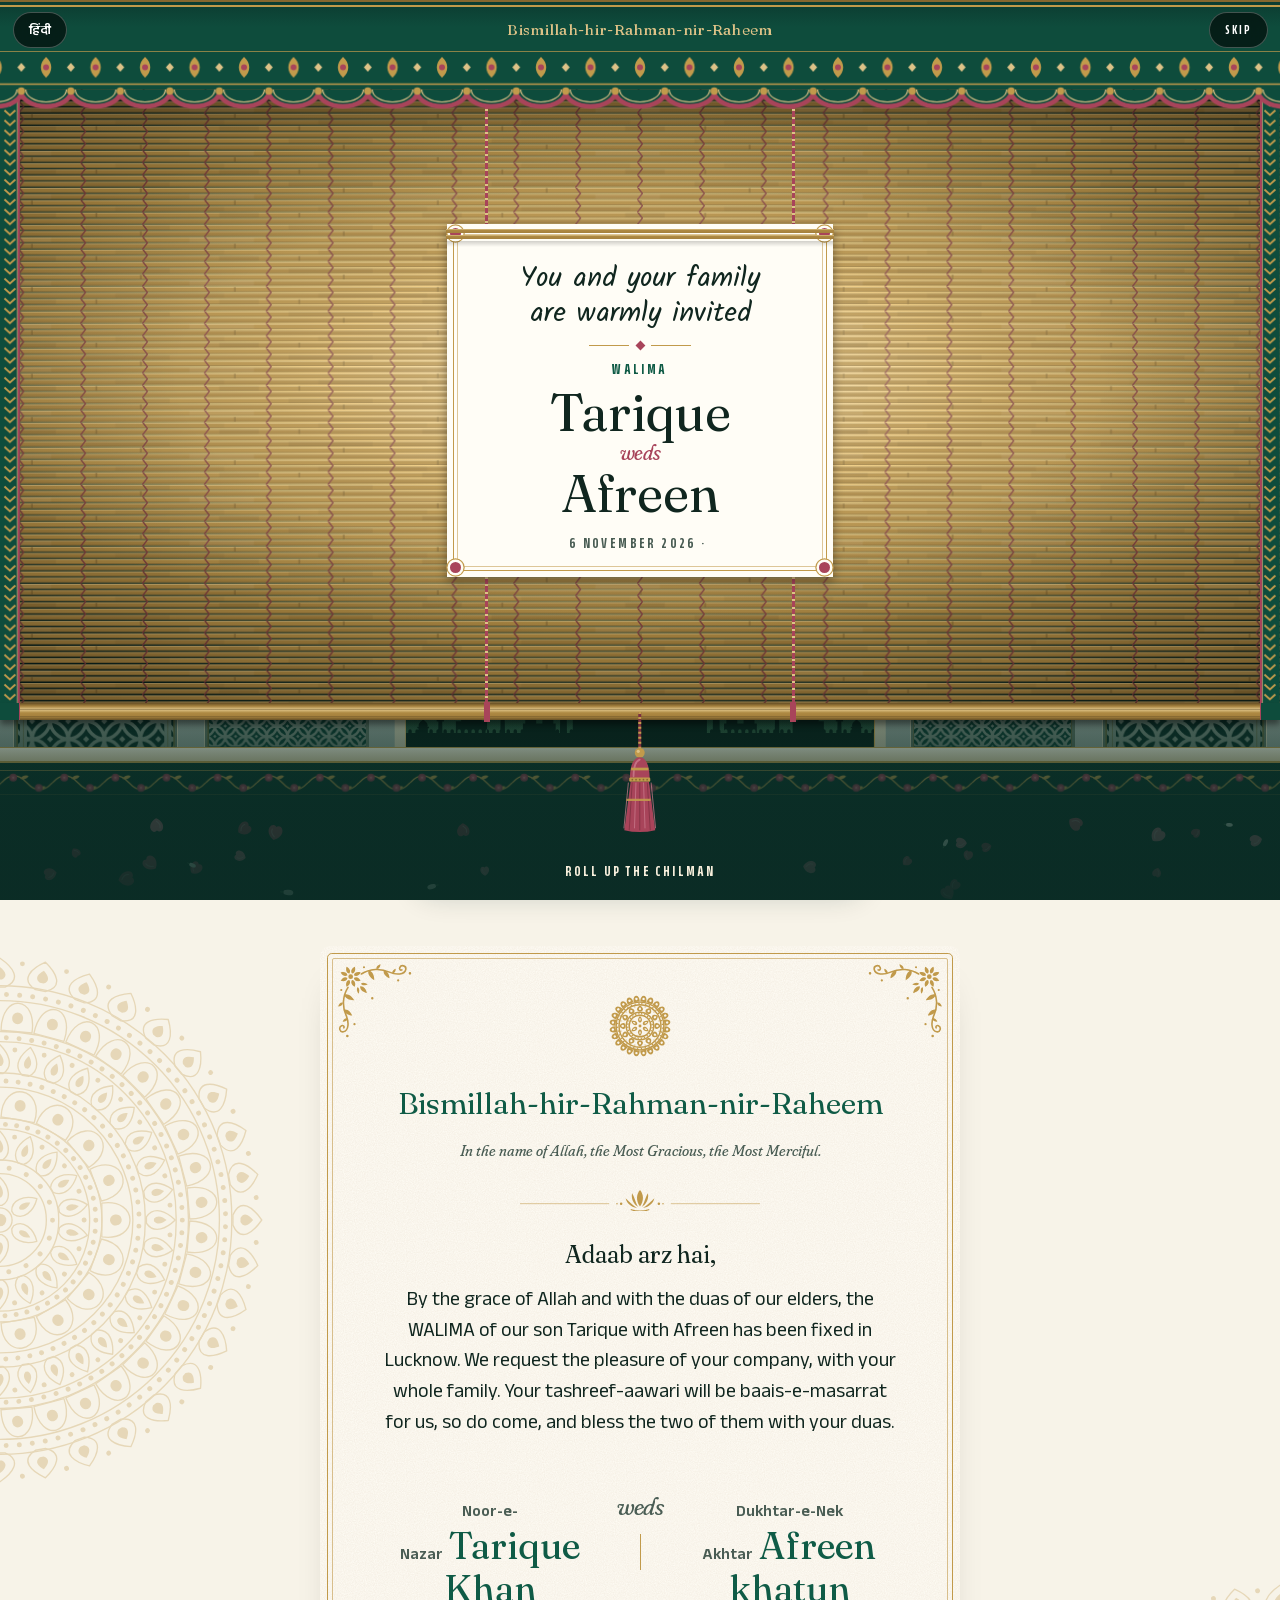
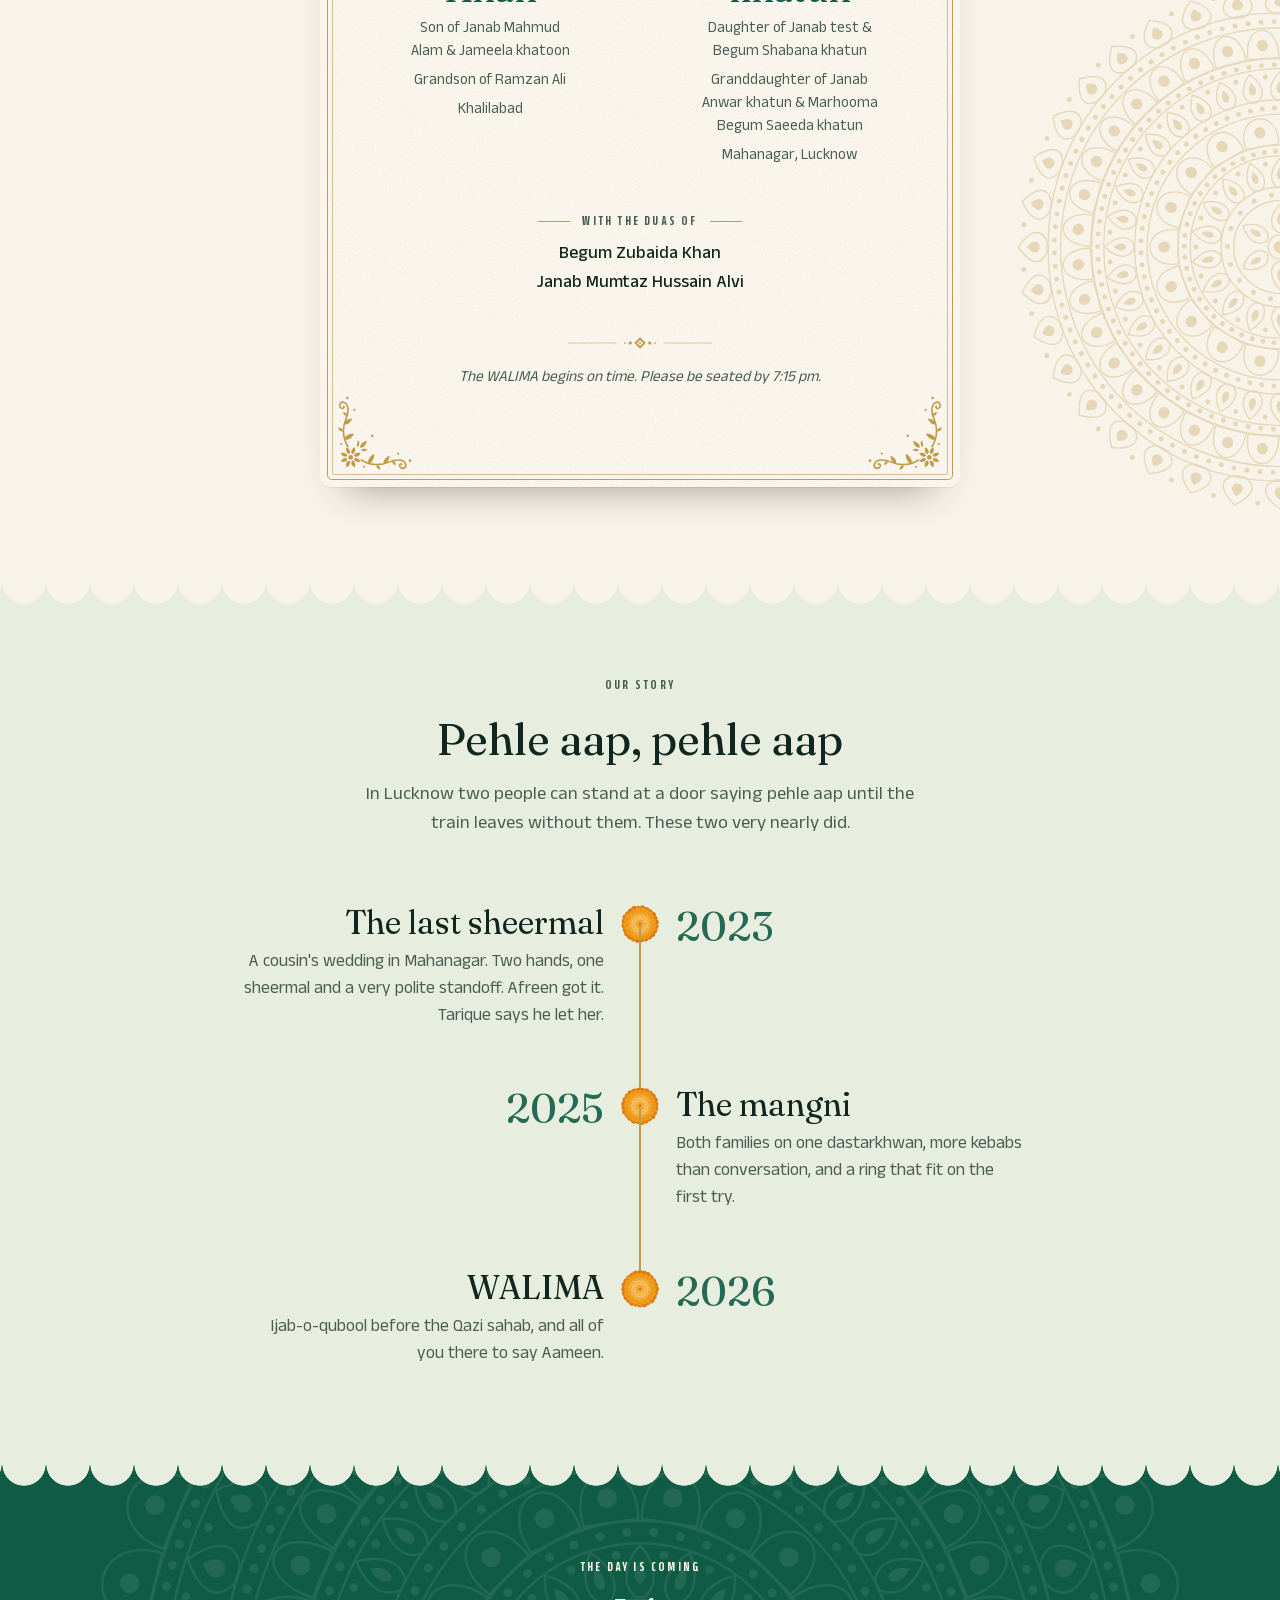
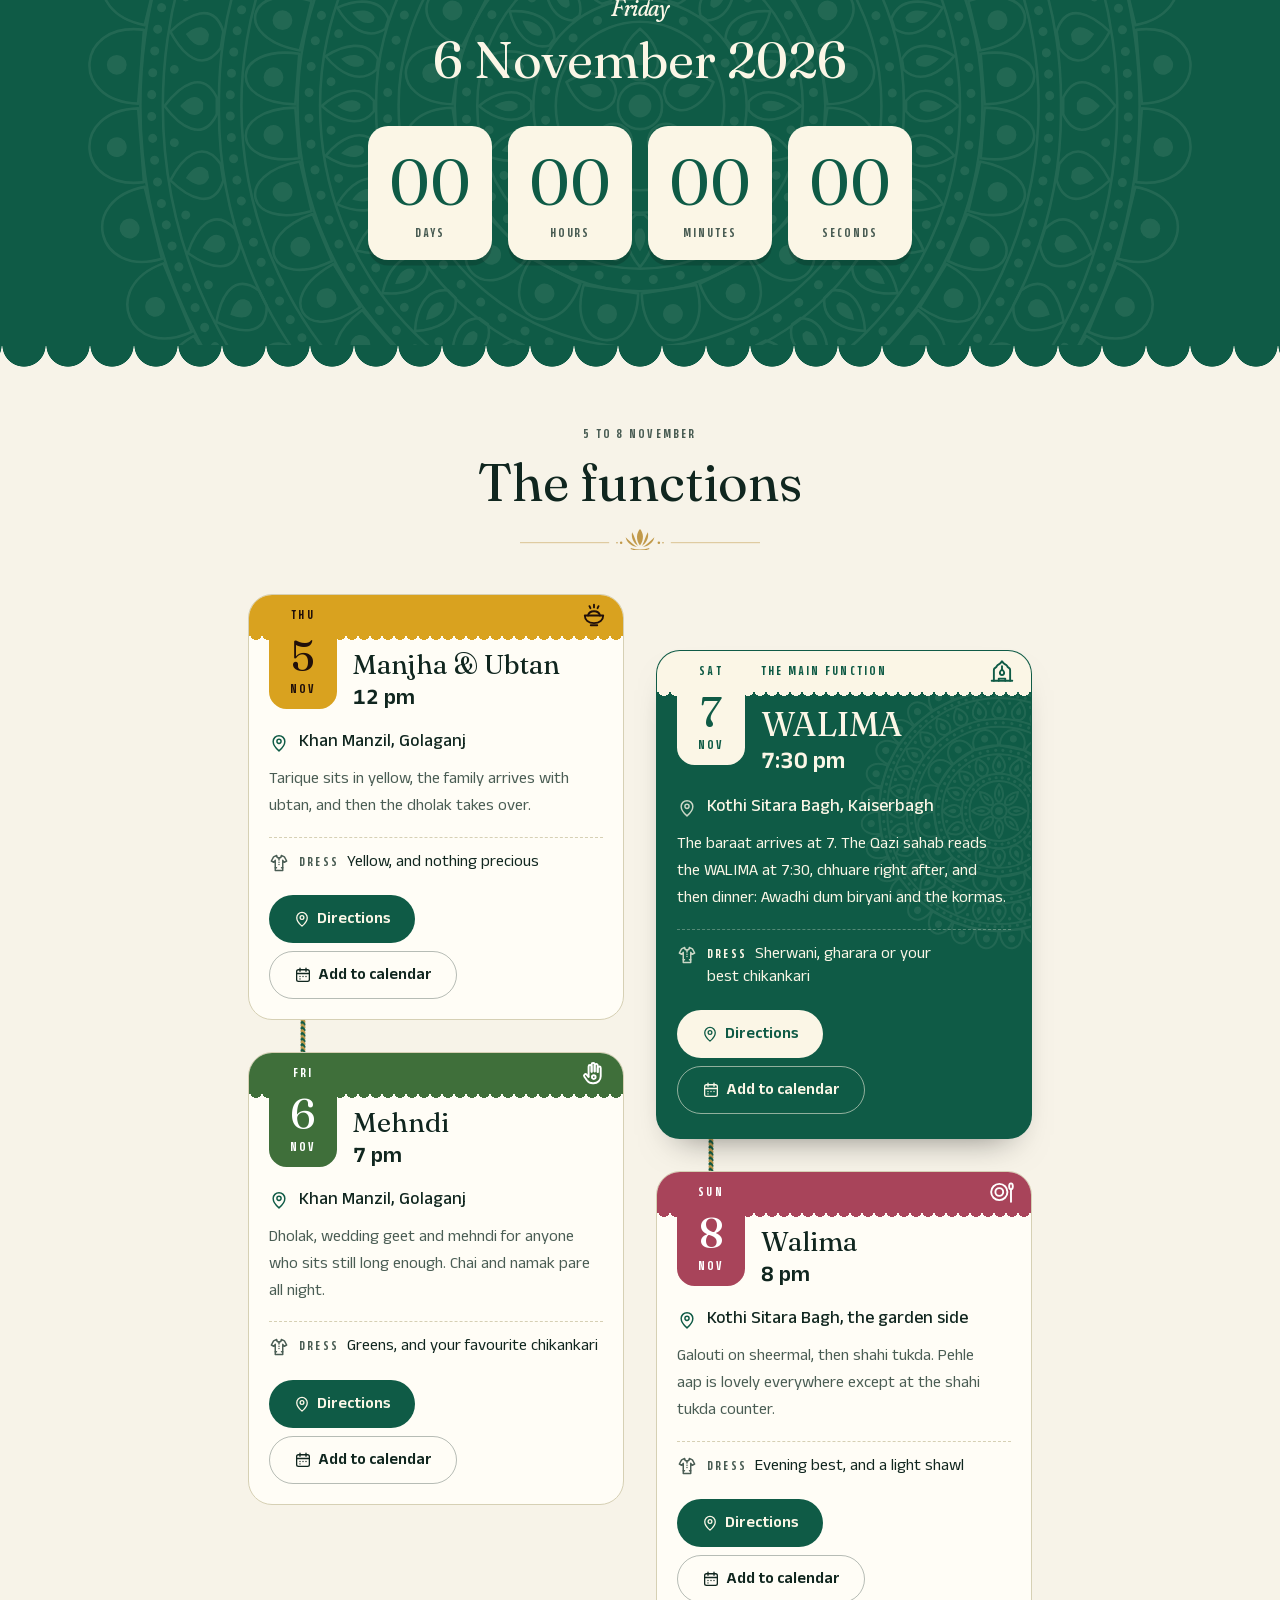
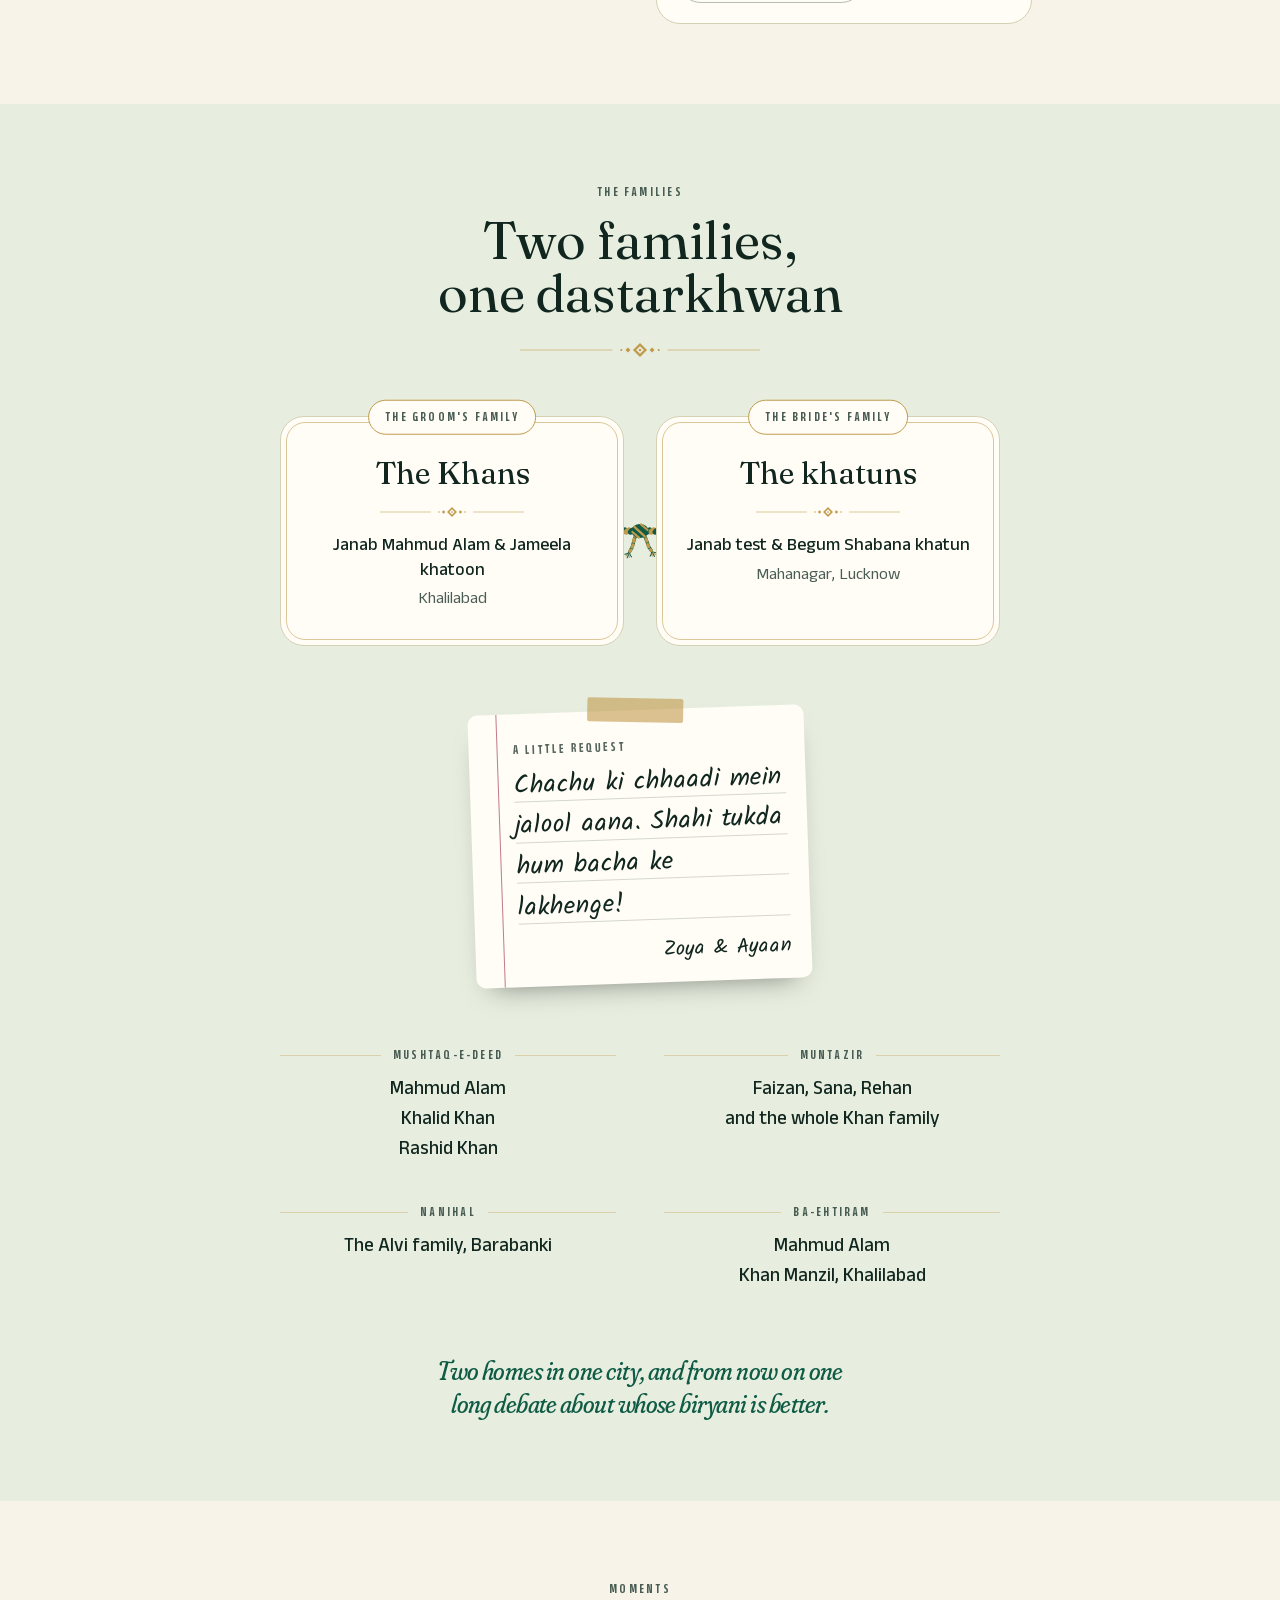
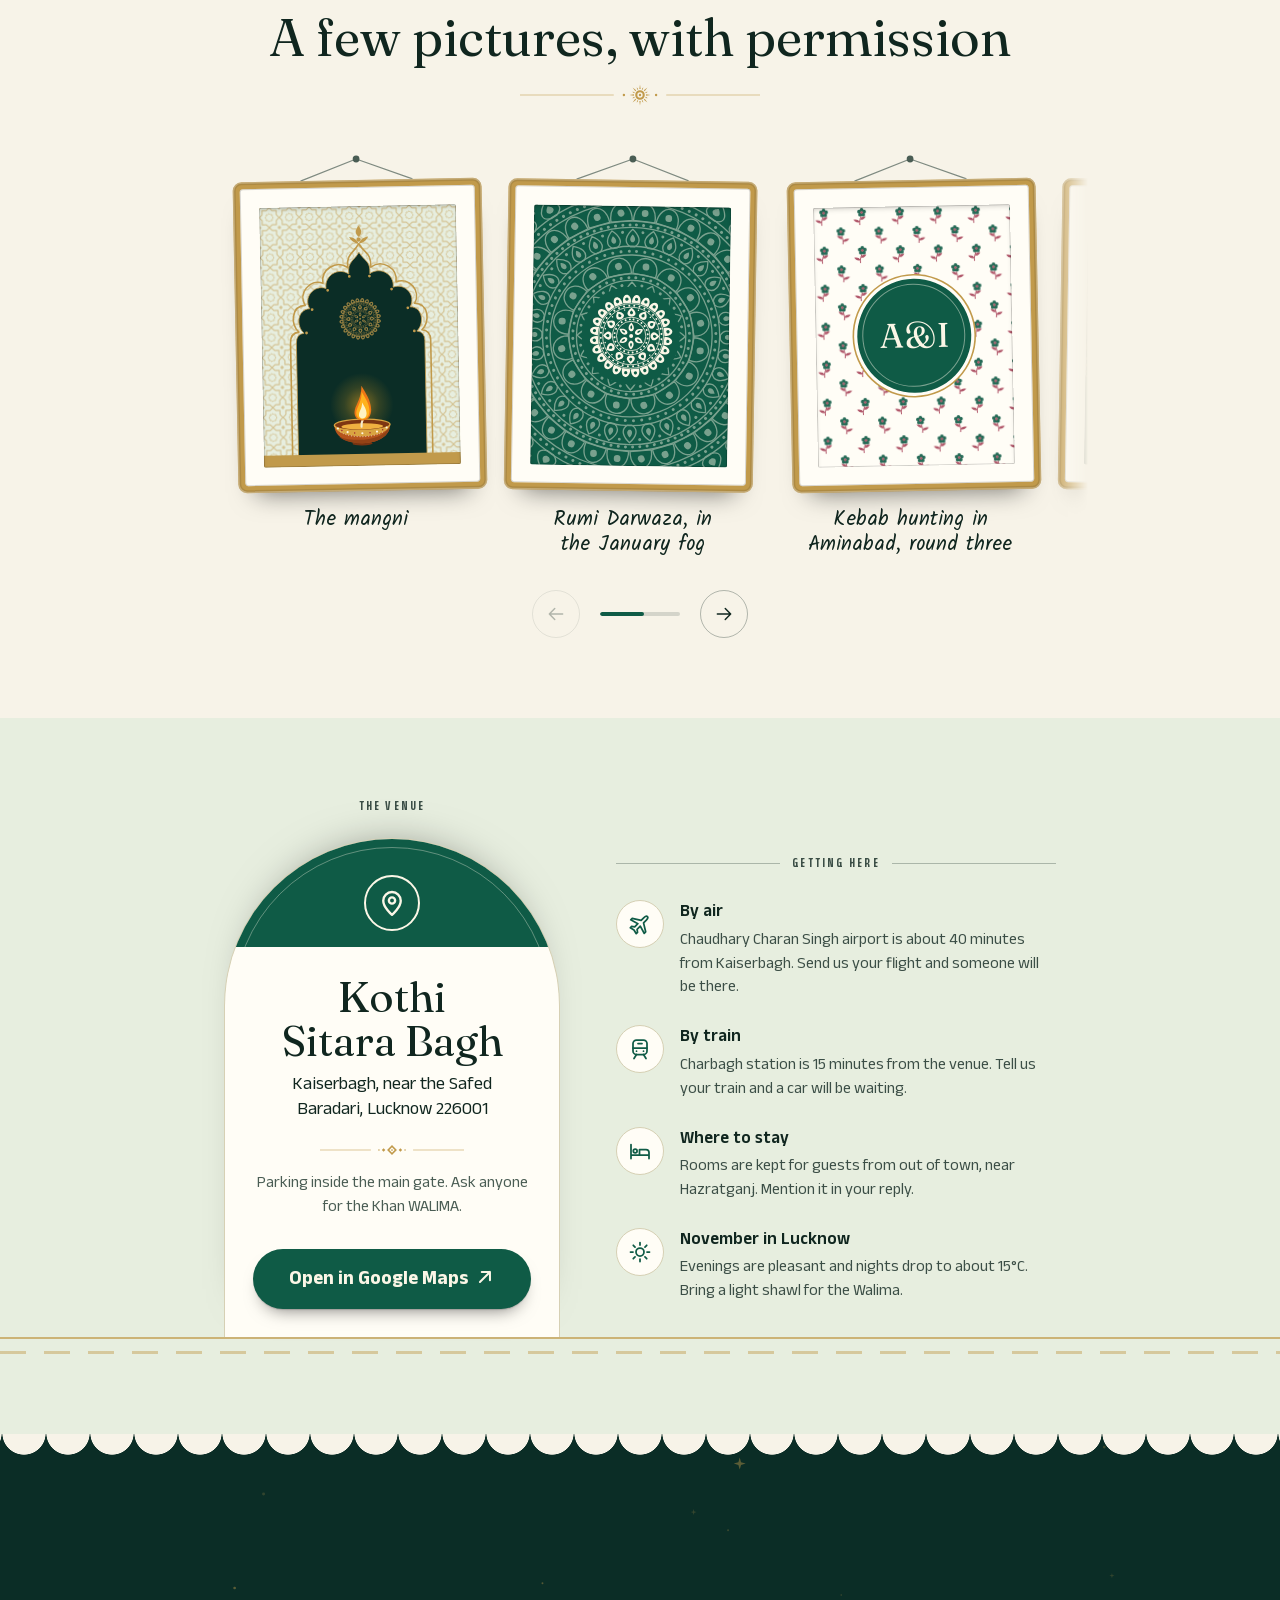
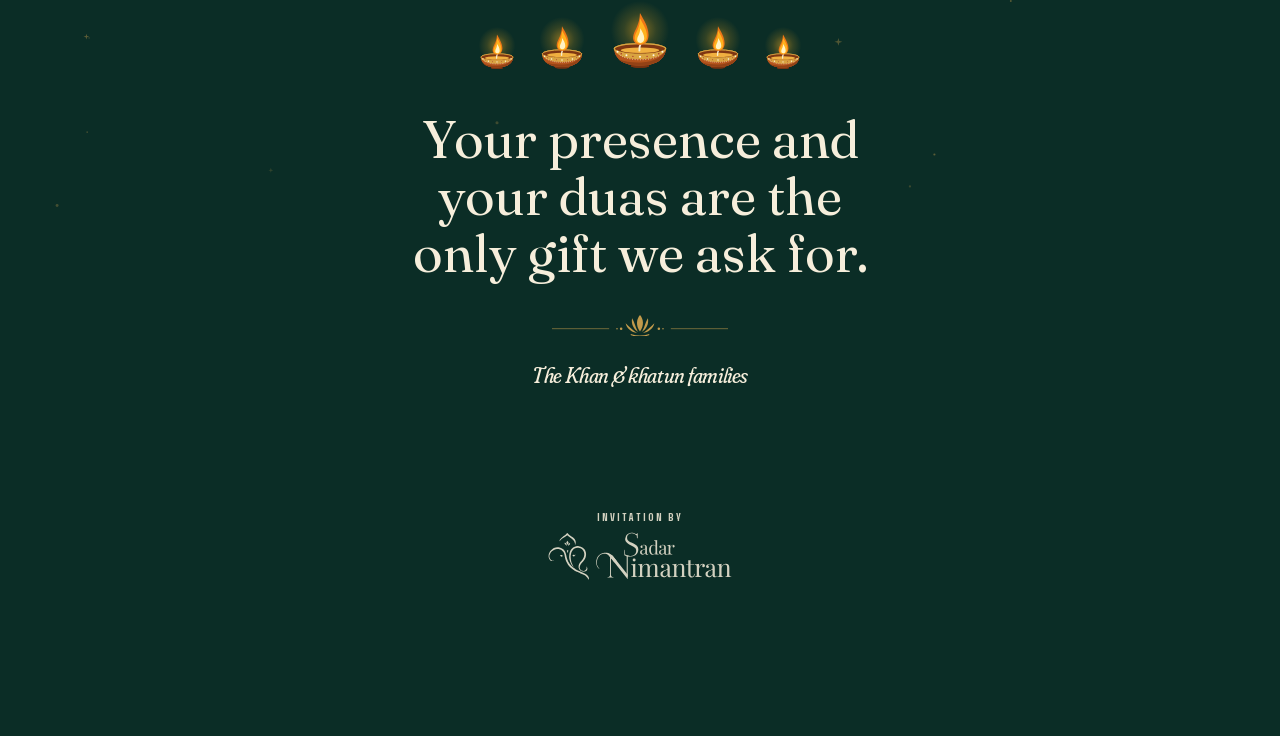
==== commit fab95a40: "test" ====
--- a/scraped-invitation/index.html
+++ b/scraped-invitation/index.html
@@ -130,4 +130,4 @@
 /* A desktop window: the same drawing, a little larger, so the card is not lost on the wide blind. */
 @container (min-aspect-ratio:4/3) and (min-height:34rem){.ch{--u:min(1cqw,.55cqh)}}
 @media (prefers-reduced-motion:reduce){.ch-tassel,.ch-breathe,.ch-tug{animation:none}}
-</style><div class="ch relative h-full w-full cursor-pointer overflow-hidden ch-live" style="--nk:10.5;background:#0b2d26"><div class="pointer-events-none absolute inset-x-0 bottom-0" style="top:3rem"><div aria-hidden="true" data-active="false" class="pointer-events-none absolute inset-0 select-none overflow-hidden [container-type:size] [content-visibility:auto]" style="background:#0b2d26"><div class="nr absolute inset-0" style="background:linear-gradient(180deg, #f5efdf 0%, #f5efdf 15%, #d2d5cd 30%, #9ba79f 54%, #7e8e86 100%)"><div class="absolute inset-0" style="-webkit-mask-image:linear-gradient(180deg, #000 0%, #000 30%, #0000 72%);mask-image:linear-gradient(180deg, #000 0%, #000 30%, #0000 72%)"><svg viewBox="0 0 15652 844" preserveAspectRatio="xMidYMid slice" class="absolute inset-0 h-full w-full" aria-hidden="true" focusable="false"><svg width="100%" height="100%" opacity="0.4" style="vertical-align:top" aria-hidden="true" focusable="false"><defs><pattern id="printRqcsmtlfiv5ubtb" width="52" height="52" patternUnits="userSpaceOnUse"><g transform="scale(1.18)"><g><path d="M9.8 20.6C8.8 16 11.4 12.5 12.2 8.4" fill="none" stroke="#c6cbc3" stroke-width="1.15" stroke-linecap="round"></path><path d="M9.7 17.4C8.89 14.73 5.44 14 2.56 14.8C4.25 17.26 7.37 18.93 9.7 17.4ZM10.4 14.6C12.78 15.7 15.49 13.74 16.76 11.22C13.96 10.87 10.82 12.01 10.4 14.6Z" fill="#c6cbc3"></path><path d="M10.05 3.3a2.15 2.15 0 1 0 4.3 0a2.15 2.15 0 1 0 -4.3 0ZM13 5.44a2.15 2.15 0 1 0 4.3 0a2.15 2.15 0 1 0 -4.3 0ZM11.87 8.91a2.15 2.15 0 1 0 4.3 0a2.15 2.15 0 1 0 -4.3 0ZM8.23 8.91a2.15 2.15 0 1 0 4.3 0a2.15 2.15 0 1 0 -4.3 0ZM7.1 5.44a2.15 2.15 0 1 0 4.3 0a2.15 2.15 0 1 0 -4.3 0Z" fill="#e4d2ad"></path><path d="M10.75 6.4a1.45 1.45 0 1 0 2.9 0a1.45 1.45 0 1 0 -2.9 0Z" fill="#c6cbc3"></path></g><g><path d="M34.2 42.6C35.2 38 32.6 34.5 31.8 30.4" fill="none" stroke="#c6cbc3" stroke-width="1.15" stroke-linecap="round"></path><path d="M34.3 39.4C36.63 40.93 39.75 39.26 41.44 36.8C38.56 36 35.11 36.73 34.3 39.4ZM33.6 36.6C33.18 34.01 30.04 32.87 27.24 33.22C28.51 35.74 31.22 37.7 33.6 36.6Z" fill="#c6cbc3"></path><path d="M29.65 25.3a2.15 2.15 0 1 0 4.3 0a2.15 2.15 0 1 0 -4.3 0ZM32.6 27.44a2.15 2.15 0 1 0 4.3 0a2.15 2.15 0 1 0 -4.3 0ZM31.47 30.91a2.15 2.15 0 1 0 4.3 0a2.15 2.15 0 1 0 -4.3 0ZM27.83 30.91a2.15 2.15 0 1 0 4.3 0a2.15 2.15 0 1 0 -4.3 0ZM26.7 27.44a2.15 2.15 0 1 0 4.3 0a2.15 2.15 0 1 0 -4.3 0Z" fill="#e4d2ad"></path><path d="M30.35 28.4a1.45 1.45 0 1 0 2.9 0a1.45 1.45 0 1 0 -2.9 0Z" fill="#c6cbc3"></path></g></g></pattern></defs><rect width="100%" height="100%" fill="url(#printRqcsmtlfiv5ubtb)"></rect></svg></svg></div><div class="absolute inset-x-0 top-0" style="height:var(--fz)"><div class="absolute inset-x-0 top-0" style="height:22%;background:#96a39b"></div><div class="absolute inset-x-0" style="top:22%;bottom:14%;background:#f1e7d1"><svg viewBox="0 0 7826 36" preserveAspectRatio="xMidYMid slice" class="absolute inset-0 h-full w-full" aria-hidden="true" focusable="false"><defs><pattern id="Rcsmtlfiv5ubtbniche" width="26" height="36" patternUnits="userSpaceOnUse"><path d="M0 26V12.6Q0 10.13 2.14 9.96C0 8.11 2.24 3.39 5.37 5.58C4.78 2.16 6.65 2.38 8 0C9.35 2.38 11.22 2.16 10.63 5.58C13.76 3.39 16 8.11 13.86 9.96Q16 10.13 16 12.6V26Z" transform="translate(5 6)" fill="#fbf8ef" stroke="#c19a4b" stroke-width="1"></path><circle cx="13" cy="24" r="2.1" fill="#a8445a"></circle><circle cx="0" cy="6" r="1.3" fill="#c19a4b"></circle><circle cx="26" cy="6" r="1.3" fill="#c19a4b"></circle></pattern></defs><rect width="100%" height="100%" fill="url(#Rcsmtlfiv5ubtbniche)"></rect></svg></div><div class="absolute inset-x-0" style="top:22%;height:max(1px, 0.18cqh);background:#c19a4b"></div><div class="absolute inset-x-0" style="bottom:14%;height:max(1px, 0.18cqh);background:#c19a4b"></div><div class="absolute inset-x-0 bottom-0" style="height:14%;background:#e4d2ad;-webkit-mask:radial-gradient(0.55cqh at 50% 0, #000 96%, #0000) 50% 0 / 1.3cqh 100% repeat-x;mask:radial-gradient(0.55cqh at 50% 0, #000 96%, #0000) 50% 0 / 1.3cqh 100% repeat-x"></div></div><div class="nr-side nr-s1l"><svg viewBox="-4 -6 208 3000" preserveAspectRatio="xMidYMin slice" class="absolute inset-0 h-full w-full overflow-visible" aria-hidden="true" focusable="false"><defs><clipPath id="Rcsmtlfiv5ubtbba"><path d="M0 3000V139.31Q0 125.22 12.25 124.2C0 113.75 1.62 86.9 21.95 86.39C11.74 69.07 28.83 48.48 47.78 55.28C44.94 35.55 67.21 22.07 83.6 33.6C81.71 13.88 92.29 13.61 100 0C107.71 13.61 118.29 13.88 116.4 33.6C132.79 22.07 155.06 35.55 152.22 55.28C171.17 48.48 188.26 69.07 178.05 86.39C198.38 86.9 200 113.75 187.75 124.2Q200 125.22 200 139.31V3000Z"></path></clipPath></defs><path d="M0 3000V139.31Q0 125.22 12.25 124.2C0 113.75 1.62 86.9 21.95 86.39C11.74 69.07 28.83 48.48 47.78 55.28C44.94 35.55 67.21 22.07 83.6 33.6C81.71 13.88 92.29 13.61 100 0C107.71 13.61 118.29 13.88 116.4 33.6C132.79 22.07 155.06 35.55 152.22 55.28C171.17 48.48 188.26 69.07 178.05 86.39C198.38 86.9 200 113.75 187.75 124.2Q200 125.22 200 139.31V3000Z" fill="none" stroke="#e4d2ad" stroke-width="10" stroke-linejoin="round" opacity="0.55"></path><path d="M0 3000V139.31Q0 125.22 12.25 124.2C0 113.75 1.62 86.9 21.95 86.39C11.74 69.07 28.83 48.48 47.78 55.28C44.94 35.55 67.21 22.07 83.6 33.6C81.71 13.88 92.29 13.61 100 0C107.71 13.61 118.29 13.88 116.4 33.6C132.79 22.07 155.06 35.55 152.22 55.28C171.17 48.48 188.26 69.07 178.05 86.39C198.38 86.9 200 113.75 187.75 124.2Q200 125.22 200 139.31V3000Z" fill="#07201a"></path><g clip-path="url(#Rcsmtlfiv5ubtbba)"><g class="nr-tall"><svg x="-4" y="-6" width="208" height="3000" style="color:#f4eddb"><svg width="100%" height="100%" opacity="1" style="vertical-align:top" aria-hidden="true" focusable="false"><defs><pattern id="jaaliR2o9qcsmtlfiv5ubtb" width="46" height="46" patternUnits="userSpaceOnUse"><path d="M23 23A24.07 24.07 0 0 1 0 0A24.07 24.07 0 0 1 23 23ZM23 23A24.07 24.07 0 0 1 46 0A24.07 24.07 0 0 1 23 23ZM23 23A24.07 24.07 0 0 1 46 46A24.07 24.07 0 0 1 23 23ZM23 23A24.07 24.07 0 0 1 0 46A24.07 24.07 0 0 1 23 23Z" fill="none" stroke="currentColor" stroke-width="4.4" stroke-linejoin="round"></path><path d="M19.09 0L23 -3.91L26.91 0L23 3.91ZM19.09 46L23 42.09L26.91 46L23 49.91ZM-3.91 23L0 19.09L3.91 23L0 26.91ZM42.09 23L46 19.09L49.91 23L46 26.91Z" fill="currentColor"></path></pattern></defs><rect width="100%" height="100%" fill="url(#jaaliR2o9qcsmtlfiv5ubtb)"></rect></svg></svg><path d="M0 3000V128.17Q0 115.21 11.27 114.27C0 104.65 1.49 79.95 20.2 79.47C10.8 63.54 26.52 44.6 43.95 50.86C41.35 32.7 61.83 20.31 76.91 30.91C75.17 12.77 84.91 12.52 92 0C99.09 12.52 108.83 12.77 107.09 30.91C122.17 20.31 142.65 32.7 140.05 50.86C157.48 44.6 173.2 63.54 163.8 79.47C182.51 79.95 184 104.65 172.73 114.27Q184 115.21 184 128.17V3000Z" transform="translate(8 11.6)" fill="none" stroke="#f4eddb" stroke-width="9" stroke-linejoin="round"></path></g><svg x="0" y="0" width="200" height="260" class="nr-wide nr-stars"><svg width="100%" height="100%" aria-hidden="true" focusable="false"><g fill="#f6eedb"><svg x="3.79%" y="97.09%" width="1" height="1" overflow="visible" opacity="0.77"><path d="M0 -3.84L0.84 -0.84L3.84 0L0.84 0.84L0 3.84L-0.84 0.84L-3.84 0L-0.84 -0.84Z"></path></svg><circle cx="23.45%" cy="12.51%" r="1.95" fill-opacity="1"></circle><circle cx="20.86%" cy="81.3%" r="1.95" fill-opacity="0.87"></circle><svg x="3.49%" y="81.16%" width="1" height="1" overflow="visible" opacity="0.85"><path d="M0 -4.65L1.02 -1.02L4.65 0L1.02 1.02L0 4.65L-1.02 1.02L-4.65 0L-1.02 -1.02Z"></path></svg><circle cx="35.13%" cy="28.22%" r="0.92" fill-opacity="0.54"></circle><svg x="93.9%" y="12.37%" width="1" height="1" overflow="visible" opacity="0.9"><path d="M0 -7.62L1.68 -1.68L7.62 0L1.68 1.68L0 7.62L-1.68 1.68L-7.62 0L-1.68 -1.68Z"></path></svg><circle cx="58.46%" cy="85.87%" r="1.17" fill-opacity="0.96"></circle><circle cx="36.74%" cy="28.63%" r="1.12" fill-opacity="0.52"></circle><svg x="13.81%" y="25.69%" width="1" height="1" overflow="visible" opacity="0.75"><path d="M0 -4.33L0.95 -0.95L4.33 0L0.95 0.95L0 4.33L-0.95 0.95L-4.33 0L-0.95 -0.95Z"></path></svg><circle cx="23.86%" cy="21.96%" r="1.09" fill-opacity="0.73"></circle><circle cx="94.36%" cy="23.49%" r="1.91" fill-opacity="0.51"></circle><circle cx="81.99%" cy="78.69%" r="2.12" fill-opacity="0.93"></circle></g></svg></svg></g><path d="M0 3000V139.31Q0 125.22 12.25 124.2C0 113.75 1.62 86.9 21.95 86.39C11.74 69.07 28.83 48.48 47.78 55.28C44.94 35.55 67.21 22.07 83.6 33.6C81.71 13.88 92.29 13.61 100 0C107.71 13.61 118.29 13.88 116.4 33.6C132.79 22.07 155.06 35.55 152.22 55.28C171.17 48.48 188.26 69.07 178.05 86.39C198.38 86.9 200 113.75 187.75 124.2Q200 125.22 200 139.31V3000Z" fill="none" stroke="#c19a4b" stroke-width="1.5" stroke-linejoin="round" vector-effect="non-scaling-stroke"></path><path d="M0 3000V128.17Q0 115.21 11.27 114.27C0 104.65 1.49 79.95 20.2 79.47C10.8 63.54 26.52 44.6 43.95 50.86C41.35 32.7 61.83 20.31 76.91 30.91C75.17 12.77 84.91 12.52 92 0C99.09 12.52 108.83 12.77 107.09 30.91C122.17 20.31 142.65 32.7 140.05 50.86C157.48 44.6 173.2 63.54 163.8 79.47C182.51 79.95 184 104.65 172.73 114.27Q184 115.21 184 128.17V3000Z" transform="translate(8 11.6)" fill="none" stroke="#c19a4b" stroke-width="1" stroke-linejoin="round" vector-effect="non-scaling-stroke" opacity="0.6"></path></svg><div class="nr-wide nr-open" style="height:46%;background:linear-gradient(to top, #0d4436 0%, #0c362c 45%, transparent 100%)"></div><div class="nr-wide nr-open" style="bottom:21%;height:calc(var(--sw) * 0.2)"><svg viewBox="0 0 300 60" preserveAspectRatio="xMidYMax slice" class="absolute inset-0 h-full w-full" aria-hidden="true" focusable="false"><path d="M0 60V52H300V60ZM2 52v-2a2 2 0 0 1 4 0v2ZM11 52v-2a2 2 0 0 1 4 0v2ZM20 52v-2a2 2 0 0 1 4 0v2ZM29 52v-2a2 2 0 0 1 4 0v2ZM38 52v-2a2 2 0 0 1 4 0v2ZM47 52v-2a2 2 0 0 1 4 0v2ZM56 52v-2a2 2 0 0 1 4 0v2ZM65 52v-2a2 2 0 0 1 4 0v2ZM74 52v-2a2 2 0 0 1 4 0v2ZM83 52v-2a2 2 0 0 1 4 0v2ZM92 52v-2a2 2 0 0 1 4 0v2ZM101 52v-2a2 2 0 0 1 4 0v2ZM110 52v-2a2 2 0 0 1 4 0v2ZM119 52v-2a2 2 0 0 1 4 0v2ZM128 52v-2a2 2 0 0 1 4 0v2ZM137 52v-2a2 2 0 0 1 4 0v2ZM146 52v-2a2 2 0 0 1 4 0v2ZM155 52v-2a2 2 0 0 1 4 0v2ZM164 52v-2a2 2 0 0 1 4 0v2ZM173 52v-2a2 2 0 0 1 4 0v2ZM182 52v-2a2 2 0 0 1 4 0v2ZM191 52v-2a2 2 0 0 1 4 0v2ZM200 52v-2a2 2 0 0 1 4 0v2ZM209 52v-2a2 2 0 0 1 4 0v2ZM218 52v-2a2 2 0 0 1 4 0v2ZM227 52v-2a2 2 0 0 1 4 0v2ZM236 52v-2a2 2 0 0 1 4 0v2ZM245 52v-2a2 2 0 0 1 4 0v2ZM254 52v-2a2 2 0 0 1 4 0v2ZM263 52v-2a2 2 0 0 1 4 0v2ZM272 52v-2a2 2 0 0 1 4 0v2ZM281 52v-2a2 2 0 0 1 4 0v2ZM290 52v-2a2 2 0 0 1 4 0v2ZM299 52v-2a2 2 0 0 1 4 0v2ZM48 52V44H92V52ZM59 44C55.48 36.96 64.28 32.8 70 28C75.72 32.8 84.52 36.96 81 44ZM69.5 29h1v-4.8h-1ZM70 25.12m-1.4 0a1.4 1.4 0 1 0 2.8 0a1.4 1.4 0 1 0 -2.8 0ZM119.75 52L120.38 24H123.62L124.25 52ZM118.18 38h7.65v2.4h-7.65ZM118.18 23.5h7.65v2.4h-7.65ZM120.11 24v-5h3.78v5ZM119.21 19h5.58v-1.6h-5.58ZM119.64 17.4C118.88 14.93 120.77 13.46 122 11.77C123.23 13.46 125.12 14.93 124.36 17.4ZM121.5 12.77h1v-1.69h-1ZM122 10.76m-1.4 0a1.4 1.4 0 1 0 2.8 0a1.4 1.4 0 1 0 -2.8 0ZM162 52v-6h12v6ZM160.56 46h14.88v-2h-14.88ZM162.6 44C160.87 39.78 165.19 37.28 168 34.4C170.81 37.28 175.13 39.78 173.4 44ZM167.5 35.4h1v-2.88h-1ZM168 32.67m-1.4 0a1.4 1.4 0 1 0 2.8 0a1.4 1.4 0 1 0 -2.8 0ZM204 52V43H256V52ZM216 43C211.52 34.2 222.72 29 230 23C237.28 29 248.48 34.2 244 43ZM229.5 24h1v-6h-1ZM230 19.4m-1.4 0a1.4 1.4 0 1 0 2.8 0a1.4 1.4 0 1 0 -2.8 0ZM268 52L268.56 30H271.44L272 52ZM266.6 41h6.8v2.4h-6.8ZM266.6 29.5h6.8v2.4h-6.8ZM268.32 30v-5h3.36v5ZM267.52 25h4.96v-1.6h-4.96ZM267.9 23.4C267.23 21.2 268.91 19.9 270 18.4C271.09 19.9 272.77 21.2 272.1 23.4ZM269.5 19.4h1v-1.5h-1ZM270 17.5m-1.4 0a1.4 1.4 0 1 0 2.8 0a1.4 1.4 0 1 0 -2.8 0Z" fill="#061914"></path></svg></div><div class="nr-wide nr-open" style="height:21%"><div class="absolute inset-0" style="color:#f4eddb"><svg viewBox="0 0 330 150" preserveAspectRatio="xMidYMid slice" class="absolute inset-0 h-full w-full" aria-hidden="true" focusable="false"><svg width="100%" height="100%" opacity="1" style="vertical-align:top" aria-hidden="true" focusable="false"><defs><pattern id="jaaliR2pqcsmtlfiv5ubtb" width="30" height="30" patternUnits="userSpaceOnUse"><path d="M15 15A15.7 15.7 0 0 1 0 0A15.7 15.7 0 0 1 15 15ZM15 15A15.7 15.7 0 0 1 30 0A15.7 15.7 0 0 1 15 15ZM15 15A15.7 15.7 0 0 1 30 30A15.7 15.7 0 0 1 15 15ZM15 15A15.7 15.7 0 0 1 0 30A15.7 15.7 0 0 1 15 15Z" fill="none" stroke="currentColor" stroke-width="3.4" stroke-linejoin="round"></path><path d="M12.45 0L15 -2.55L17.55 0L15 2.55ZM12.45 30L15 27.45L17.55 30L15 32.55ZM-2.55 15L0 12.45L2.55 15L0 17.55ZM27.45 15L30 12.45L32.55 15L30 17.55Z" fill="currentColor"></path></pattern></defs><rect width="100%" height="100%" fill="url(#jaaliR2pqcsmtlfiv5ubtb)"></rect></svg></svg></div><div class="absolute inset-x-0 top-0" style="height:max(3px, 0.9cqh);background:#f4eddb;border-top:max(1px, 0.18cqh) solid #c19a4b"></div></div><div class="absolute inset-0" style="background:linear-gradient(180deg, transparent 22%, #0b2d2666 70%, #0b2d2699 100%)"></div></div><div class="nr-side nr-s1r"><svg viewBox="-4 -6 208 3000" preserveAspectRatio="xMidYMin slice" class="absolute inset-0 h-full w-full overflow-visible" aria-hidden="true" focusable="false"><defs><clipPath id="Rcsmtlfiv5ubtbbb"><path d="M0 3000V139.31Q0 125.22 12.25 124.2C0 113.75 1.62 86.9 21.95 86.39C11.74 69.07 28.83 48.48 47.78 55.28C44.94 35.55 67.21 22.07 83.6 33.6C81.71 13.88 92.29 13.61 100 0C107.71 13.61 118.29 13.88 116.4 33.6C132.79 22.07 155.06 35.55 152.22 55.28C171.17 48.48 188.26 69.07 178.05 86.39C198.38 86.9 200 113.75 187.75 124.2Q200 125.22 200 139.31V3000Z"></path></clipPath></defs><path d="M0 3000V139.31Q0 125.22 12.25 124.2C0 113.75 1.62 86.9 21.95 86.39C11.74 69.07 28.83 48.48 47.78 55.28C44.94 35.55 67.21 22.07 83.6 33.6C81.71 13.88 92.29 13.61 100 0C107.71 13.61 118.29 13.88 116.4 33.6C132.79 22.07 155.06 35.55 152.22 55.28C171.17 48.48 188.26 69.07 178.05 86.39C198.38 86.9 200 113.75 187.75 124.2Q200 125.22 200 139.31V3000Z" fill="none" stroke="#e4d2ad" stroke-width="10" stroke-linejoin="round" opacity="0.55"></path><path d="M0 3000V139.31Q0 125.22 12.25 124.2C0 113.75 1.62 86.9 21.95 86.39C11.74 69.07 28.83 48.48 47.78 55.28C44.94 35.55 67.21 22.07 83.6 33.6C81.71 13.88 92.29 13.61 100 0C107.71 13.61 118.29 13.88 116.4 33.6C132.79 22.07 155.06 35.55 152.22 55.28C171.17 48.48 188.26 69.07 178.05 86.39C198.38 86.9 200 113.75 187.75 124.2Q200 125.22 200 139.31V3000Z" fill="#07201a"></path><g clip-path="url(#Rcsmtlfiv5ubtbbb)"><g class="nr-tall"><svg x="-4" y="-6" width="208" height="3000" style="color:#f4eddb"><svg width="100%" height="100%" opacity="1" style="vertical-align:top" aria-hidden="true" focusable="false"><defs><pattern id="jaaliR2oaacsmtlfiv5ubtb" width="46" height="46" patternUnits="userSpaceOnUse"><path d="M23 23A24.07 24.07 0 0 1 0 0A24.07 24.07 0 0 1 23 23ZM23 23A24.07 24.07 0 0 1 46 0A24.07 24.07 0 0 1 23 23ZM23 23A24.07 24.07 0 0 1 46 46A24.07 24.07 0 0 1 23 23ZM23 23A24.07 24.07 0 0 1 0 46A24.07 24.07 0 0 1 23 23Z" fill="none" stroke="currentColor" stroke-width="4.4" stroke-linejoin="round"></path><path d="M19.09 0L23 -3.91L26.91 0L23 3.91ZM19.09 46L23 42.09L26.91 46L23 49.91ZM-3.91 23L0 19.09L3.91 23L0 26.91ZM42.09 23L46 19.09L49.91 23L46 26.91Z" fill="currentColor"></path></pattern></defs><rect width="100%" height="100%" fill="url(#jaaliR2oaacsmtlfiv5ubtb)"></rect></svg></svg><path d="M0 3000V128.17Q0 115.21 11.27 114.27C0 104.65 1.49 79.95 20.2 79.47C10.8 63.54 26.52 44.6 43.95 50.86C41.35 32.7 61.83 20.31 76.91 30.91C75.17 12.77 84.91 12.52 92 0C99.09 12.52 108.83 12.77 107.09 30.91C122.17 20.31 142.65 32.7 140.05 50.86C157.48 44.6 173.2 63.54 163.8 79.47C182.51 79.95 184 104.65 172.73 114.27Q184 115.21 184 128.17V3000Z" transform="translate(8 11.6)" fill="none" stroke="#f4eddb" stroke-width="9" stroke-linejoin="round"></path></g><svg x="0" y="0" width="200" height="260" class="nr-wide nr-stars"><svg width="100%" height="100%" aria-hidden="true" focusable="false"><g fill="#f6eedb"><svg x="30.05%" y="92.83%" width="1" height="1" overflow="visible" opacity="0.62"><path d="M0 -3.74L0.82 -0.82L3.74 0L0.82 0.82L0 3.74L-0.82 0.82L-3.74 0L-0.82 -0.82Z"></path></svg><svg x="77.21%" y="10.48%" width="1" height="1" overflow="visible" opacity="0.8"><path d="M0 -3.31L0.73 -0.73L3.31 0L0.73 0.73L0 3.31L-0.73 0.73L-3.31 0L-0.73 -0.73Z"></path></svg><circle cx="40.66%" cy="2.14%" r="1.87" fill-opacity="0.79"></circle><circle cx="71.63%" cy="76.12%" r="0.9" fill-opacity="0.55"></circle><circle cx="36.3%" cy="10.47%" r="1.52" fill-opacity="0.83"></circle><circle cx="26.88%" cy="52.64%" r="1.2" fill-opacity="0.76"></circle><svg x="85.65%" y="31.07%" width="1" height="1" overflow="visible" opacity="0.58"><path d="M0 -3.99L0.88 -0.88L3.99 0L0.88 0.88L0 3.99L-0.88 0.88L-3.99 0L-0.88 -0.88Z"></path></svg><circle cx="33.63%" cy="15.36%" r="0.92" fill-opacity="0.65"></circle><circle cx="93.66%" cy="12.24%" r="0.83" fill-opacity="0.8"></circle><circle cx="28.17%" cy="6.19%" r="1.23" fill-opacity="0.73"></circle><circle cx="24.86%" cy="32.67%" r="0.85" fill-opacity="0.72"></circle><svg x="24.25%" y="7.09%" width="1" height="1" overflow="visible" opacity="0.63"><path d="M0 -3.65L0.8 -0.8L3.65 0L0.8 0.8L0 3.65L-0.8 0.8L-3.65 0L-0.8 -0.8Z"></path></svg></g></svg></svg></g><path d="M0 3000V139.31Q0 125.22 12.25 124.2C0 113.75 1.62 86.9 21.95 86.39C11.74 69.07 28.83 48.48 47.78 55.28C44.94 35.55 67.21 22.07 83.6 33.6C81.71 13.88 92.29 13.61 100 0C107.71 13.61 118.29 13.88 116.4 33.6C132.79 22.07 155.06 35.55 152.22 55.28C171.17 48.48 188.26 69.07 178.05 86.39C198.38 86.9 200 113.75 187.75 124.2Q200 125.22 200 139.31V3000Z" fill="none" stroke="#c19a4b" stroke-width="1.5" stroke-linejoin="round" vector-effect="non-scaling-stroke"></path><path d="M0 3000V128.17Q0 115.21 11.27 114.27C0 104.65 1.49 79.95 20.2 79.47C10.8 63.54 26.52 44.6 43.95 50.86C41.35 32.7 61.83 20.31 76.91 30.91C75.17 12.77 84.91 12.52 92 0C99.09 12.52 108.83 12.77 107.09 30.91C122.17 20.31 142.65 32.7 140.05 50.86C157.48 44.6 173.2 63.54 163.8 79.47C182.51 79.95 184 104.65 172.73 114.27Q184 115.21 184 128.17V3000Z" transform="translate(8 11.6)" fill="none" stroke="#c19a4b" stroke-width="1" stroke-linejoin="round" vector-effect="non-scaling-stroke" opacity="0.6"></path></svg><div class="nr-wide nr-open" style="height:46%;background:linear-gradient(to top, #0d4436 0%, #0c362c 45%, transparent 100%)"></div><div class="nr-wide nr-open" style="bottom:21%;height:calc(var(--sw) * 0.2)"><svg viewBox="0 0 300 60" preserveAspectRatio="xMidYMax slice" class="absolute inset-0 h-full w-full" aria-hidden="true" focusable="false" style="transform:scaleX(-1)"><path d="M0 60V52H300V60ZM2 52v-2a2 2 0 0 1 4 0v2ZM11 52v-2a2 2 0 0 1 4 0v2ZM20 52v-2a2 2 0 0 1 4 0v2ZM29 52v-2a2 2 0 0 1 4 0v2ZM38 52v-2a2 2 0 0 1 4 0v2ZM47 52v-2a2 2 0 0 1 4 0v2ZM56 52v-2a2 2 0 0 1 4 0v2ZM65 52v-2a2 2 0 0 1 4 0v2ZM74 52v-2a2 2 0 0 1 4 0v2ZM83 52v-2a2 2 0 0 1 4 0v2ZM92 52v-2a2 2 0 0 1 4 0v2ZM101 52v-2a2 2 0 0 1 4 0v2ZM110 52v-2a2 2 0 0 1 4 0v2ZM119 52v-2a2 2 0 0 1 4 0v2ZM128 52v-2a2 2 0 0 1 4 0v2ZM137 52v-2a2 2 0 0 1 4 0v2ZM146 52v-2a2 2 0 0 1 4 0v2ZM155 52v-2a2 2 0 0 1 4 0v2ZM164 52v-2a2 2 0 0 1 4 0v2ZM173 52v-2a2 2 0 0 1 4 0v2ZM182 52v-2a2 2 0 0 1 4 0v2ZM191 52v-2a2 2 0 0 1 4 0v2ZM200 52v-2a2 2 0 0 1 4 0v2ZM209 52v-2a2 2 0 0 1 4 0v2ZM218 52v-2a2 2 0 0 1 4 0v2ZM227 52v-2a2 2 0 0 1 4 0v2ZM236 52v-2a2 2 0 0 1 4 0v2ZM245 52v-2a2 2 0 0 1 4 0v2ZM254 52v-2a2 2 0 0 1 4 0v2ZM263 52v-2a2 2 0 0 1 4 0v2ZM272 52v-2a2 2 0 0 1 4 0v2ZM281 52v-2a2 2 0 0 1 4 0v2ZM290 52v-2a2 2 0 0 1 4 0v2ZM299 52v-2a2 2 0 0 1 4 0v2ZM48 52V44H92V52ZM59 44C55.48 36.96 64.28 32.8 70 28C75.72 32.8 84.52 36.96 81 44ZM69.5 29h1v-4.8h-1ZM70 25.12m-1.4 0a1.4 1.4 0 1 0 2.8 0a1.4 1.4 0 1 0 -2.8 0ZM119.75 52L120.38 24H123.62L124.25 52ZM118.18 38h7.65v2.4h-7.65ZM118.18 23.5h7.65v2.4h-7.65ZM120.11 24v-5h3.78v5ZM119.21 19h5.58v-1.6h-5.58ZM119.64 17.4C118.88 14.93 120.77 13.46 122 11.77C123.23 13.46 125.12 14.93 124.36 17.4ZM121.5 12.77h1v-1.69h-1ZM122 10.76m-1.4 0a1.4 1.4 0 1 0 2.8 0a1.4 1.4 0 1 0 -2.8 0ZM162 52v-6h12v6ZM160.56 46h14.88v-2h-14.88ZM162.6 44C160.87 39.78 165.19 37.28 168 34.4C170.81 37.28 175.13 39.78 173.4 44ZM167.5 35.4h1v-2.88h-1ZM168 32.67m-1.4 0a1.4 1.4 0 1 0 2.8 0a1.4 1.4 0 1 0 -2.8 0ZM204 52V43H256V52ZM216 43C211.52 34.2 222.72 29 230 23C237.28 29 248.48 34.2 244 43ZM229.5 24h1v-6h-1ZM230 19.4m-1.4 0a1.4 1.4 0 1 0 2.8 0a1.4 1.4 0 1 0 -2.8 0ZM268 52L268.56 30H271.44L272 52ZM266.6 41h6.8v2.4h-6.8ZM266.6 29.5h6.8v2.4h-6.8ZM268.32 30v-5h3.36v5ZM267.52 25h4.96v-1.6h-4.96ZM267.9 23.4C267.23 21.2 268.91 19.9 270 18.4C271.09 19.9 272.77 21.2 272.1 23.4ZM269.5 19.4h1v-1.5h-1ZM270 17.5m-1.4 0a1.4 1.4 0 1 0 2.8 0a1.4 1.4 0 1 0 -2.8 0Z" fill="#061914"></path></svg></div><div class="nr-wide nr-open" style="height:21%"><div class="absolute inset-0" style="color:#f4eddb"><svg viewBox="0 0 330 150" preserveAspectRatio="xMidYMid slice" class="absolute inset-0 h-full w-full" aria-hidden="true" focusable="false"><svg width="100%" height="100%" opacity="1" style="vertical-align:top" aria-hidden="true" focusable="false"><defs><pattern id="jaaliR2qacsmtlfiv5ubtb" width="30" height="30" patternUnits="userSpaceOnUse"><path d="M15 15A15.7 15.7 0 0 1 0 0A15.7 15.7 0 0 1 15 15ZM15 15A15.7 15.7 0 0 1 30 0A15.7 15.7 0 0 1 15 15ZM15 15A15.7 15.7 0 0 1 30 30A15.7 15.7 0 0 1 15 15ZM15 15A15.7 15.7 0 0 1 0 30A15.7 15.7 0 0 1 15 15Z" fill="none" stroke="currentColor" stroke-width="3.4" stroke-linejoin="round"></path><path d="M12.45 0L15 -2.55L17.55 0L15 2.55ZM12.45 30L15 27.45L17.55 30L15 32.55ZM-2.55 15L0 12.45L2.55 15L0 17.55ZM27.45 15L30 12.45L32.55 15L30 17.55Z" fill="currentColor"></path></pattern></defs><rect width="100%" height="100%" fill="url(#jaaliR2qacsmtlfiv5ubtb)"></rect></svg></svg></div><div class="absolute inset-x-0 top-0" style="height:max(3px, 0.9cqh);background:#f4eddb;border-top:max(1px, 0.18cqh) solid #c19a4b"></div></div><div class="absolute inset-0" style="background:linear-gradient(180deg, transparent 22%, #0b2d2666 70%, #0b2d2699 100%)"></div></div><div class="nr-side nr-s2l nr-wide"><svg viewBox="-4 -6 208 3000" preserveAspectRatio="xMidYMin slice" class="absolute inset-0 h-full w-full overflow-visible" aria-hidden="true" focusable="false"><defs><clipPath id="Rcsmtlfiv5ubtbbc"><path d="M0 3000V139.31Q0 125.22 12.25 124.2C0 113.75 1.62 86.9 21.95 86.39C11.74 69.07 28.83 48.48 47.78 55.28C44.94 35.55 67.21 22.07 83.6 33.6C81.71 13.88 92.29 13.61 100 0C107.71 13.61 118.29 13.88 116.4 33.6C132.79 22.07 155.06 35.55 152.22 55.28C171.17 48.48 188.26 69.07 178.05 86.39C198.38 86.9 200 113.75 187.75 124.2Q200 125.22 200 139.31V3000Z"></path></clipPath></defs><path d="M0 3000V139.31Q0 125.22 12.25 124.2C0 113.75 1.62 86.9 21.95 86.39C11.74 69.07 28.83 48.48 47.78 55.28C44.94 35.55 67.21 22.07 83.6 33.6C81.71 13.88 92.29 13.61 100 0C107.71 13.61 118.29 13.88 116.4 33.6C132.79 22.07 155.06 35.55 152.22 55.28C171.17 48.48 188.26 69.07 178.05 86.39C198.38 86.9 200 113.75 187.75 124.2Q200 125.22 200 139.31V3000Z" fill="none" stroke="#e4d2ad" stroke-width="10" stroke-linejoin="round" opacity="0.55"></path><path d="M0 3000V139.31Q0 125.22 12.25 124.2C0 113.75 1.62 86.9 21.95 86.39C11.74 69.07 28.83 48.48 47.78 55.28C44.94 35.55 67.21 22.07 83.6 33.6C81.71 13.88 92.29 13.61 100 0C107.71 13.61 118.29 13.88 116.4 33.6C132.79 22.07 155.06 35.55 152.22 55.28C171.17 48.48 188.26 69.07 178.05 86.39C198.38 86.9 200 113.75 187.75 124.2Q200 125.22 200 139.31V3000Z" fill="#07201a"></path><g clip-path="url(#Rcsmtlfiv5ubtbbc)"><g><svg x="-4" y="-6" width="208" height="3000" style="color:#f4eddb"><svg width="100%" height="100%" opacity="1" style="vertical-align:top" aria-hidden="true" focusable="false"><defs><pattern id="jaaliR2oaqcsmtlfiv5ubtb" width="46" height="46" patternUnits="userSpaceOnUse"><path d="M23 23A24.07 24.07 0 0 1 0 0A24.07 24.07 0 0 1 23 23ZM23 23A24.07 24.07 0 0 1 46 0A24.07 24.07 0 0 1 23 23ZM23 23A24.07 24.07 0 0 1 46 46A24.07 24.07 0 0 1 23 23ZM23 23A24.07 24.07 0 0 1 0 46A24.07 24.07 0 0 1 23 23Z" fill="none" stroke="currentColor" stroke-width="4.4" stroke-linejoin="round"></path><path d="M19.09 0L23 -3.91L26.91 0L23 3.91ZM19.09 46L23 42.09L26.91 46L23 49.91ZM-3.91 23L0 19.09L3.91 23L0 26.91ZM42.09 23L46 19.09L49.91 23L46 26.91Z" fill="currentColor"></path></pattern></defs><rect width="100%" height="100%" fill="url(#jaaliR2oaqcsmtlfiv5ubtb)"></rect></svg></svg><path d="M0 3000V128.17Q0 115.21 11.27 114.27C0 104.65 1.49 79.95 20.2 79.47C10.8 63.54 26.52 44.6 43.95 50.86C41.35 32.7 61.83 20.31 76.91 30.91C75.17 12.77 84.91 12.52 92 0C99.09 12.52 108.83 12.77 107.09 30.91C122.17 20.31 142.65 32.7 140.05 50.86C157.48 44.6 173.2 63.54 163.8 79.47C182.51 79.95 184 104.65 172.73 114.27Q184 115.21 184 128.17V3000Z" transform="translate(8 11.6)" fill="none" stroke="#f4eddb" stroke-width="9" stroke-linejoin="round"></path></g></g><path d="M0 3000V139.31Q0 125.22 12.25 124.2C0 113.75 1.62 86.9 21.95 86.39C11.74 69.07 28.83 48.48 47.78 55.28C44.94 35.55 67.21 22.07 83.6 33.6C81.71 13.88 92.29 13.61 100 0C107.71 13.61 118.29 13.88 116.4 33.6C132.79 22.07 155.06 35.55 152.22 55.28C171.17 48.48 188.26 69.07 178.05 86.39C198.38 86.9 200 113.75 187.75 124.2Q200 125.22 200 139.31V3000Z" fill="none" stroke="#c19a4b" stroke-width="1.5" stroke-linejoin="round" vector-effect="non-scaling-stroke"></path><path d="M0 3000V128.17Q0 115.21 11.27 114.27C0 104.65 1.49 79.95 20.2 79.47C10.8 63.54 26.52 44.6 43.95 50.86C41.35 32.7 61.83 20.31 76.91 30.91C75.17 12.77 84.91 12.52 92 0C99.09 12.52 108.83 12.77 107.09 30.91C122.17 20.31 142.65 32.7 140.05 50.86C157.48 44.6 173.2 63.54 163.8 79.47C182.51 79.95 184 104.65 172.73 114.27Q184 115.21 184 128.17V3000Z" transform="translate(8 11.6)" fill="none" stroke="#c19a4b" stroke-width="1" stroke-linejoin="round" vector-effect="non-scaling-stroke" opacity="0.6"></path></svg><div class="absolute inset-0" style="background:linear-gradient(180deg, transparent 22%, #0b2d2666 70%, #0b2d2699 100%)"></div></div><div class="nr-side nr-s2r nr-wide"><svg viewBox="-4 -6 208 3000" preserveAspectRatio="xMidYMin slice" class="absolute inset-0 h-full w-full overflow-visible" aria-hidden="true" focusable="false"><defs><clipPath id="Rcsmtlfiv5ubtbbd"><path d="M0 3000V139.31Q0 125.22 12.25 124.2C0 113.75 1.62 86.9 21.95 86.39C11.74 69.07 28.83 48.48 47.78 55.28C44.94 35.55 67.21 22.07 83.6 33.6C81.71 13.88 92.29 13.61 100 0C107.71 13.61 118.29 13.88 116.4 33.6C132.79 22.07 155.06 35.55 152.22 55.28C171.17 48.48 188.26 69.07 178.05 86.39C198.38 86.9 200 113.75 187.75 124.2Q200 125.22 200 139.31V3000Z"></path></clipPath></defs><path d="M0 3000V139.31Q0 125.22 12.25 124.2C0 113.75 1.62 86.9 21.95 86.39C11.74 69.07 28.83 48.48 47.78 55.28C44.94 35.55 67.21 22.07 83.6 33.6C81.71 13.88 92.29 13.61 100 0C107.71 13.61 118.29 13.88 116.4 33.6C132.79 22.07 155.06 35.55 152.22 55.28C171.17 48.48 188.26 69.07 178.05 86.39C198.38 86.9 200 113.75 187.75 124.2Q200 125.22 200 139.31V3000Z" fill="none" stroke="#e4d2ad" stroke-width="10" stroke-linejoin="round" opacity="0.55"></path><path d="M0 3000V139.31Q0 125.22 12.25 124.2C0 113.75 1.62 86.9 21.95 86.39C11.74 69.07 28.83 48.48 47.78 55.28C44.94 35.55 67.21 22.07 83.6 33.6C81.71 13.88 92.29 13.61 100 0C107.71 13.61 118.29 13.88 116.4 33.6C132.79 22.07 155.06 35.55 152.22 55.28C171.17 48.48 188.26 69.07 178.05 86.39C198.38 86.9 200 113.75 187.75 124.2Q200 125.22 200 139.31V3000Z" fill="#07201a"></path><g clip-path="url(#Rcsmtlfiv5ubtbbd)"><g><svg x="-4" y="-6" width="208" height="3000" style="color:#f4eddb"><svg width="100%" height="100%" opacity="1" style="vertical-align:top" aria-hidden="true" focusable="false"><defs><pattern id="jaaliR2obacsmtlfiv5ubtb" width="46" height="46" patternUnits="userSpaceOnUse"><path d="M23 23A24.07 24.07 0 0 1 0 0A24.07 24.07 0 0 1 23 23ZM23 23A24.07 24.07 0 0 1 46 0A24.07 24.07 0 0 1 23 23ZM23 23A24.07 24.07 0 0 1 46 46A24.07 24.07 0 0 1 23 23ZM23 23A24.07 24.07 0 0 1 0 46A24.07 24.07 0 0 1 23 23Z" fill="none" stroke="currentColor" stroke-width="4.4" stroke-linejoin="round"></path><path d="M19.09 0L23 -3.91L26.91 0L23 3.91ZM19.09 46L23 42.09L26.91 46L23 49.91ZM-3.91 23L0 19.09L3.91 23L0 26.91ZM42.09 23L46 19.09L49.91 23L46 26.91Z" fill="currentColor"></path></pattern></defs><rect width="100%" height="100%" fill="url(#jaaliR2obacsmtlfiv5ubtb)"></rect></svg></svg><path d="M0 3000V128.17Q0 115.21 11.27 114.27C0 104.65 1.49 79.95 20.2 79.47C10.8 63.54 26.52 44.6 43.95 50.86C41.35 32.7 61.83 20.31 76.91 30.91C75.17 12.77 84.91 12.52 92 0C99.09 12.52 108.83 12.77 107.09 30.91C122.17 20.31 142.65 32.7 140.05 50.86C157.48 44.6 173.2 63.54 163.8 79.47C182.51 79.95 184 104.65 172.73 114.27Q184 115.21 184 128.17V3000Z" transform="translate(8 11.6)" fill="none" stroke="#f4eddb" stroke-width="9" stroke-linejoin="round"></path></g></g><path d="M0 3000V139.31Q0 125.22 12.25 124.2C0 113.75 1.62 86.9 21.95 86.39C11.74 69.07 28.83 48.48 47.78 55.28C44.94 35.55 67.21 22.07 83.6 33.6C81.71 13.88 92.29 13.61 100 0C107.71 13.61 118.29 13.88 116.4 33.6C132.79 22.07 155.06 35.55 152.22 55.28C171.17 48.48 188.26 69.07 178.05 86.39C198.38 86.9 200 113.75 187.75 124.2Q200 125.22 200 139.31V3000Z" fill="none" stroke="#c19a4b" stroke-width="1.5" stroke-linejoin="round" vector-effect="non-scaling-stroke"></path><path d="M0 3000V128.17Q0 115.21 11.27 114.27C0 104.65 1.49 79.95 20.2 79.47C10.8 63.54 26.52 44.6 43.95 50.86C41.35 32.7 61.83 20.31 76.91 30.91C75.17 12.77 84.91 12.52 92 0C99.09 12.52 108.83 12.77 107.09 30.91C122.17 20.31 142.65 32.7 140.05 50.86C157.48 44.6 173.2 63.54 163.8 79.47C182.51 79.95 184 104.65 172.73 114.27Q184 115.21 184 128.17V3000Z" transform="translate(8 11.6)" fill="none" stroke="#c19a4b" stroke-width="1" stroke-linejoin="round" vector-effect="non-scaling-stroke" opacity="0.6"></path></svg><div class="absolute inset-0" style="background:linear-gradient(180deg, transparent 22%, #0b2d2666 70%, #0b2d2699 100%)"></div></div><div class="nr-arch"><svg viewBox="-4 -6 208 3000" preserveAspectRatio="xMidYMin slice" class="absolute inset-0 h-full w-full overflow-visible nr-round" aria-hidden="true" focusable="false"><defs><linearGradient id="Rcsmtlfiv5ubtbgas" gradientUnits="userSpaceOnUse" x1="0" y1="0" x2="0" y2="300"><stop offset="0" stop-color="#07201a"></stop><stop offset="1" stop-color="#0b2d26"></stop></linearGradient><clipPath id="Rcsmtlfiv5ubtbgac"><path d="M0 3000V136.07Q0 124.97 9.66 124.16C0 115.88 0.07 95.15 15.77 92.57C6.21 80.12 16.97 62.41 32.66 64.76C27.69 49.98 42.8 36.41 57.2 42.72C56.46 27.11 74.13 17.61 86.74 26.82C85.44 11.25 93.92 10.73 100 0C106.08 10.73 114.56 11.25 113.26 26.82C125.87 17.61 143.54 27.11 142.8 42.72C157.2 36.41 172.31 49.98 167.34 64.76C183.03 62.41 193.79 80.12 184.23 92.57C199.93 95.15 200 115.88 190.34 124.16Q200 124.97 200 136.07V3000Z"></path></clipPath></defs><path d="M0 3000V136.07Q0 124.97 9.66 124.16C0 115.88 0.07 95.15 15.77 92.57C6.21 80.12 16.97 62.41 32.66 64.76C27.69 49.98 42.8 36.41 57.2 42.72C56.46 27.11 74.13 17.61 86.74 26.82C85.44 11.25 93.92 10.73 100 0C106.08 10.73 114.56 11.25 113.26 26.82C125.87 17.61 143.54 27.11 142.8 42.72C157.2 36.41 172.31 49.98 167.34 64.76C183.03 62.41 193.79 80.12 184.23 92.57C199.93 95.15 200 115.88 190.34 124.16Q200 124.97 200 136.07V3000Z" fill="none" stroke="#e4d2ad" stroke-width="10" stroke-linejoin="round" opacity="0.55"></path><path d="M0 3000V136.07Q0 124.97 9.66 124.16C0 115.88 0.07 95.15 15.77 92.57C6.21 80.12 16.97 62.41 32.66 64.76C27.69 49.98 42.8 36.41 57.2 42.72C56.46 27.11 74.13 17.61 86.74 26.82C85.44 11.25 93.92 10.73 100 0C106.08 10.73 114.56 11.25 113.26 26.82C125.87 17.61 143.54 27.11 142.8 42.72C157.2 36.41 172.31 49.98 167.34 64.76C183.03 62.41 193.79 80.12 184.23 92.57C199.93 95.15 200 115.88 190.34 124.16Q200 124.97 200 136.07V3000Z" fill="url(#Rcsmtlfiv5ubtbgas)"></path><g clip-path="url(#Rcsmtlfiv5ubtbgac)" class="nr-stars"><svg x="0" y="0" width="200" height="120"><svg width="100%" height="100%" aria-hidden="true" focusable="false"><style>@keyframes nyota-twinkle{0%,100%{opacity:1}50%{opacity:.2}}.nyota-twinkle{animation:nyota-twinkle 3s ease-in-out infinite}</style><g fill="#f6eedb"><circle cx="16.8%" cy="38.88%" r="0.63" fill-opacity="0.6"></circle><svg x="82.7%" y="73.15%" width="1" height="1" overflow="visible" opacity="0.78"><path d="M0 -2.31L0.51 -0.51L2.31 0L0.51 0.51L0 2.31L-0.51 0.51L-2.31 0L-0.51 -0.51Z"></path></svg><svg x="7.98%" y="67.76%" width="1" height="1" overflow="visible" opacity="0.54"><path d="M0 -1.33L0.29 -0.29L1.33 0L0.29 0.29L0 1.33L-0.29 0.29L-1.33 0L-0.29 -0.29Z"></path></svg><circle cx="40.74%" cy="12.66%" r="0.52" fill-opacity="0.8"></circle><circle cx="67.75%" cy="51.12%" r="0.35" fill-opacity="0.61" class="nyota-twinkle" style="animation-delay:-3.15s;animation-duration:2.88s"></circle><circle cx="32.17%" cy="18.63%" r="0.66" fill-opacity="0.51" class="nyota-twinkle" style="animation-delay:-2.95s;animation-duration:3.62s"></circle><circle cx="96.03%" cy="77.61%" r="0.63" fill-opacity="0.68" class="nyota-twinkle" style="animation-delay:-1.22s;animation-duration:2.79s"></circle><circle cx="73.57%" cy="72.73%" r="0.42" fill-opacity="0.49" class="nyota-twinkle" style="animation-delay:-1.74s;animation-duration:3.29s"></circle><circle cx="88.92%" cy="31.25%" r="0.48" fill-opacity="0.61"></circle><circle cx="86.49%" cy="43.72%" r="0.47" fill-opacity="0.77"></circle><svg x="2.6%" y="40.9%" width="1" height="1" overflow="visible" opacity="0.83"><path d="M0 -1.65L0.36 -0.36L1.65 0L0.36 0.36L0 1.65L-0.36 0.36L-1.65 0L-0.36 -0.36Z"></path></svg><circle cx="46.3%" cy="30.82%" r="0.72" fill-opacity="0.5"></circle><svg x="62.09%" y="90.94%" width="1" height="1" overflow="visible" opacity="0.95"><path d="M0 -2.31L0.51 -0.51L2.31 0L0.51 0.51L0 2.31L-0.51 0.51L-2.31 0L-0.51 -0.51Z"></path></svg><circle cx="43.43%" cy="67.63%" r="0.35" fill-opacity="0.96"></circle><circle cx="26.92%" cy="17.43%" r="0.49" fill-opacity="1"></circle><svg x="17.41%" y="44.75%" width="1" height="1" overflow="visible" opacity="0.51"><path d="M0 -1.31L0.29 -0.29L1.31 0L0.29 0.29L0 1.31L-0.29 0.29L-1.31 0L-0.29 -0.29Z"></path></svg><circle cx="55.5%" cy="11.33%" r="0.58" fill-opacity="0.82" class="nyota-twinkle" style="animation-delay:-1.74s;animation-duration:4.66s"></circle><svg x="67.75%" y="63.51%" width="1" height="1" overflow="visible" opacity="0.92"><path d="M0 -1.88L0.41 -0.41L1.88 0L0.41 0.41L0 1.88L-0.41 0.41L-1.88 0L-0.41 -0.41Z"></path></svg><circle cx="91.4%" cy="43.73%" r="0.74" fill-opacity="0.47"></circle><svg x="14.22%" y="93.83%" width="1" height="1" overflow="visible" opacity="0.68"><path d="M0 -1.26L0.28 -0.28L1.26 0L0.28 0.28L0 1.26L-0.28 0.28L-1.26 0L-0.28 -0.28Z"></path></svg><circle cx="48.16%" cy="8.62%" r="0.72" fill-opacity="0.93"></circle><circle cx="33.87%" cy="90.21%" r="0.54" fill-opacity="0.5"></circle></g></svg></svg><svg x="0" y="120" width="200" height="170" opacity="0.55"><svg width="100%" height="100%" aria-hidden="true" focusable="false"><g fill="#f6eedb"><circle cx="85.56%" cy="80.44%" r="0.4" fill-opacity="0.72"></circle><svg x="17.54%" y="48.02%" width="1" height="1" overflow="visible" opacity="0.7"><path d="M0 -1.47L0.32 -0.32L1.47 0L0.32 0.32L0 1.47L-0.32 0.32L-1.47 0L-0.32 -0.32Z"></path></svg><svg x="69.06%" y="42.69%" width="1" height="1" overflow="visible" opacity="0.64"><path d="M0 -1.28L0.28 -0.28L1.28 0L0.28 0.28L0 1.28L-0.28 0.28L-1.28 0L-0.28 -0.28Z"></path></svg><circle cx="65.36%" cy="29.05%" r="0.56" fill-opacity="0.84"></circle><svg x="82.66%" y="88.53%" width="1" height="1" overflow="visible" opacity="0.61"><path d="M0 -1.95L0.43 -0.43L1.95 0L0.43 0.43L0 1.95L-0.43 0.43L-1.95 0L-0.43 -0.43Z"></path></svg><svg x="21.81%" y="76.84%" width="1" height="1" overflow="visible" opacity="0.7"><path d="M0 -1.78L0.39 -0.39L1.78 0L0.39 0.39L0 1.78L-0.39 0.39L-1.78 0L-0.39 -0.39Z"></path></svg><circle cx="23.9%" cy="64.75%" r="0.41" fill-opacity="0.49"></circle><circle cx="15.16%" cy="50.52%" r="0.28" fill-opacity="0.89"></circle></g></svg></svg></g><path d="M0 3000V136.07Q0 124.97 9.66 124.16C0 115.88 0.07 95.15 15.77 92.57C6.21 80.12 16.97 62.41 32.66 64.76C27.69 49.98 42.8 36.41 57.2 42.72C56.46 27.11 74.13 17.61 86.74 26.82C85.44 11.25 93.92 10.73 100 0C106.08 10.73 114.56 11.25 113.26 26.82C125.87 17.61 143.54 27.11 142.8 42.72C157.2 36.41 172.31 49.98 167.34 64.76C183.03 62.41 193.79 80.12 184.23 92.57C199.93 95.15 200 115.88 190.34 124.16Q200 124.97 200 136.07V3000Z" fill="none" stroke="#c19a4b" stroke-width="2" stroke-linejoin="round" vector-effect="non-scaling-stroke"></path><path d="M0 3000V125.19Q0 114.97 8.88 114.22C0 106.61 0.06 87.54 14.51 85.16C5.71 73.71 15.61 57.42 30.04 59.58C25.48 45.98 39.38 33.5 52.62 39.3C51.94 24.94 68.2 16.2 79.8 24.67C78.61 10.35 86.41 9.87 92 0C97.59 9.87 105.39 10.35 104.2 24.67C115.8 16.2 132.06 24.94 131.38 39.3C144.62 33.5 158.52 45.98 153.96 59.58C168.39 57.42 178.29 73.71 169.49 85.16C183.94 87.54 184 106.61 175.12 114.22Q184 114.97 184 125.19V3000Z" transform="translate(8 11.6)" fill="none" stroke="#c19a4b" stroke-width="1" stroke-linejoin="round" vector-effect="non-scaling-stroke" opacity="0.55"></path></svg><svg viewBox="-4 -6 208 3000" preserveAspectRatio="xMidYMin slice" class="absolute inset-0 h-full w-full overflow-visible nr-flat" aria-hidden="true" focusable="false"><defs><linearGradient id="Rcsmtlfiv5ubtbgfs" gradientUnits="userSpaceOnUse" x1="0" y1="0" x2="0" y2="300"><stop offset="0" stop-color="#07201a"></stop><stop offset="1" stop-color="#0b2d26"></stop></linearGradient><clipPath id="Rcsmtlfiv5ubtbgfc"><path d="M0 3000V98.29Q0 88.82 8.23 88.19C0 81.19 2.14 62.87 16.02 63.83C10.23 51.78 22.64 39.07 35.11 44.27C34.1 31 48.87 22.44 59.89 29.91C61.79 16.78 77.59 11.1 87.46 20C87.68 6.69 94.82 9.14 100 0C105.18 9.14 112.32 6.69 112.54 20C122.41 11.1 138.21 16.78 140.11 29.91C151.13 22.44 165.9 31 164.89 44.27C177.36 39.07 189.77 51.78 183.98 63.83C197.86 62.87 200 81.19 191.77 88.19Q200 88.82 200 98.29V3000Z"></path></clipPath></defs><path d="M0 3000V98.29Q0 88.82 8.23 88.19C0 81.19 2.14 62.87 16.02 63.83C10.23 51.78 22.64 39.07 35.11 44.27C34.1 31 48.87 22.44 59.89 29.91C61.79 16.78 77.59 11.1 87.46 20C87.68 6.69 94.82 9.14 100 0C105.18 9.14 112.32 6.69 112.54 20C122.41 11.1 138.21 16.78 140.11 29.91C151.13 22.44 165.9 31 164.89 44.27C177.36 39.07 189.77 51.78 183.98 63.83C197.86 62.87 200 81.19 191.77 88.19Q200 88.82 200 98.29V3000Z" fill="none" stroke="#e4d2ad" stroke-width="10" stroke-linejoin="round" opacity="0.55"></path><path d="M0 3000V98.29Q0 88.82 8.23 88.19C0 81.19 2.14 62.87 16.02 63.83C10.23 51.78 22.64 39.07 35.11 44.27C34.1 31 48.87 22.44 59.89 29.91C61.79 16.78 77.59 11.1 87.46 20C87.68 6.69 94.82 9.14 100 0C105.18 9.14 112.32 6.69 112.54 20C122.41 11.1 138.21 16.78 140.11 29.91C151.13 22.44 165.9 31 164.89 44.27C177.36 39.07 189.77 51.78 183.98 63.83C197.86 62.87 200 81.19 191.77 88.19Q200 88.82 200 98.29V3000Z" fill="url(#Rcsmtlfiv5ubtbgfs)"></path><g clip-path="url(#Rcsmtlfiv5ubtbgfc)" class="nr-stars"><svg x="0" y="0" width="200" height="120"><svg width="100%" height="100%" aria-hidden="true" focusable="false"><style>@keyframes nyota-twinkle{0%,100%{opacity:1}50%{opacity:.2}}.nyota-twinkle{animation:nyota-twinkle 3s ease-in-out infinite}</style><g fill="#f6eedb"><circle cx="16.8%" cy="38.88%" r="0.63" fill-opacity="0.6"></circle><svg x="82.7%" y="73.15%" width="1" height="1" overflow="visible" opacity="0.78"><path d="M0 -2.31L0.51 -0.51L2.31 0L0.51 0.51L0 2.31L-0.51 0.51L-2.31 0L-0.51 -0.51Z"></path></svg><svg x="7.98%" y="67.76%" width="1" height="1" overflow="visible" opacity="0.54"><path d="M0 -1.33L0.29 -0.29L1.33 0L0.29 0.29L0 1.33L-0.29 0.29L-1.33 0L-0.29 -0.29Z"></path></svg><circle cx="40.74%" cy="12.66%" r="0.52" fill-opacity="0.8"></circle><circle cx="67.75%" cy="51.12%" r="0.35" fill-opacity="0.61" class="nyota-twinkle" style="animation-delay:-3.15s;animation-duration:2.88s"></circle><circle cx="32.17%" cy="18.63%" r="0.66" fill-opacity="0.51" class="nyota-twinkle" style="animation-delay:-2.95s;animation-duration:3.62s"></circle><circle cx="96.03%" cy="77.61%" r="0.63" fill-opacity="0.68" class="nyota-twinkle" style="animation-delay:-1.22s;animation-duration:2.79s"></circle><circle cx="73.57%" cy="72.73%" r="0.42" fill-opacity="0.49" class="nyota-twinkle" style="animation-delay:-1.74s;animation-duration:3.29s"></circle><circle cx="88.92%" cy="31.25%" r="0.48" fill-opacity="0.61"></circle><circle cx="86.49%" cy="43.72%" r="0.47" fill-opacity="0.77"></circle><svg x="2.6%" y="40.9%" width="1" height="1" overflow="visible" opacity="0.83"><path d="M0 -1.65L0.36 -0.36L1.65 0L0.36 0.36L0 1.65L-0.36 0.36L-1.65 0L-0.36 -0.36Z"></path></svg><circle cx="46.3%" cy="30.82%" r="0.72" fill-opacity="0.5"></circle><svg x="62.09%" y="90.94%" width="1" height="1" overflow="visible" opacity="0.95"><path d="M0 -2.31L0.51 -0.51L2.31 0L0.51 0.51L0 2.31L-0.51 0.51L-2.31 0L-0.51 -0.51Z"></path></svg><circle cx="43.43%" cy="67.63%" r="0.35" fill-opacity="0.96"></circle><circle cx="26.92%" cy="17.43%" r="0.49" fill-opacity="1"></circle><svg x="17.41%" y="44.75%" width="1" height="1" overflow="visible" opacity="0.51"><path d="M0 -1.31L0.29 -0.29L1.31 0L0.29 0.29L0 1.31L-0.29 0.29L-1.31 0L-0.29 -0.29Z"></path></svg><circle cx="55.5%" cy="11.33%" r="0.58" fill-opacity="0.82" class="nyota-twinkle" style="animation-delay:-1.74s;animation-duration:4.66s"></circle><svg x="67.75%" y="63.51%" width="1" height="1" overflow="visible" opacity="0.92"><path d="M0 -1.88L0.41 -0.41L1.88 0L0.41 0.41L0 1.88L-0.41 0.41L-1.88 0L-0.41 -0.41Z"></path></svg><circle cx="91.4%" cy="43.73%" r="0.74" fill-opacity="0.47"></circle><svg x="14.22%" y="93.83%" width="1" height="1" overflow="visible" opacity="0.68"><path d="M0 -1.26L0.28 -0.28L1.26 0L0.28 0.28L0 1.26L-0.28 0.28L-1.26 0L-0.28 -0.28Z"></path></svg><circle cx="48.16%" cy="8.62%" r="0.72" fill-opacity="0.93"></circle><circle cx="33.87%" cy="90.21%" r="0.54" fill-opacity="0.5"></circle></g></svg></svg><svg x="0" y="120" width="200" height="170" opacity="0.55"><svg width="100%" height="100%" aria-hidden="true" focusable="false"><g fill="#f6eedb"><circle cx="85.56%" cy="80.44%" r="0.4" fill-opacity="0.72"></circle><svg x="17.54%" y="48.02%" width="1" height="1" overflow="visible" opacity="0.7"><path d="M0 -1.47L0.32 -0.32L1.47 0L0.32 0.32L0 1.47L-0.32 0.32L-1.47 0L-0.32 -0.32Z"></path></svg><svg x="69.06%" y="42.69%" width="1" height="1" overflow="visible" opacity="0.64"><path d="M0 -1.28L0.28 -0.28L1.28 0L0.28 0.28L0 1.28L-0.28 0.28L-1.28 0L-0.28 -0.28Z"></path></svg><circle cx="65.36%" cy="29.05%" r="0.56" fill-opacity="0.84"></circle><svg x="82.66%" y="88.53%" width="1" height="1" overflow="visible" opacity="0.61"><path d="M0 -1.95L0.43 -0.43L1.95 0L0.43 0.43L0 1.95L-0.43 0.43L-1.95 0L-0.43 -0.43Z"></path></svg><svg x="21.81%" y="76.84%" width="1" height="1" overflow="visible" opacity="0.7"><path d="M0 -1.78L0.39 -0.39L1.78 0L0.39 0.39L0 1.78L-0.39 0.39L-1.78 0L-0.39 -0.39Z"></path></svg><circle cx="23.9%" cy="64.75%" r="0.41" fill-opacity="0.49"></circle><circle cx="15.16%" cy="50.52%" r="0.28" fill-opacity="0.89"></circle></g></svg></svg></g><path d="M0 3000V98.29Q0 88.82 8.23 88.19C0 81.19 2.14 62.87 16.02 63.83C10.23 51.78 22.64 39.07 35.11 44.27C34.1 31 48.87 22.44 59.89 29.91C61.79 16.78 77.59 11.1 87.46 20C87.68 6.69 94.82 9.14 100 0C105.18 9.14 112.32 6.69 112.54 20C122.41 11.1 138.21 16.78 140.11 29.91C151.13 22.44 165.9 31 164.89 44.27C177.36 39.07 189.77 51.78 183.98 63.83C197.86 62.87 200 81.19 191.77 88.19Q200 88.82 200 98.29V3000Z" fill="none" stroke="#c19a4b" stroke-width="2" stroke-linejoin="round" vector-effect="non-scaling-stroke"></path><path d="M0 3000V91.51Q0 82.76 7.61 82.17C0 75.69 1.88 58.77 14.7 59.56C9.27 48.44 20.63 36.58 32.19 41.3C31.17 29.03 44.78 21.01 55 27.87C56.69 15.72 71.28 10.39 80.44 18.59C80.6 6.28 87.21 8.45 92 0C96.79 8.45 103.4 6.28 103.56 18.59C112.72 10.39 127.31 15.72 129 27.87C139.22 21.01 152.83 29.03 151.81 41.3C163.37 36.58 174.73 48.44 169.3 59.56C182.12 58.77 184 75.69 176.39 82.17Q184 82.76 184 91.51V3000Z" transform="translate(8 11.6)" fill="none" stroke="#c19a4b" stroke-width="1" stroke-linejoin="round" vector-effect="non-scaling-stroke" opacity="0.55"></path></svg><div class="nr-open" style="height:40%;background:linear-gradient(to top, #0d4436 0%, #0c362c 45%, transparent 100%)"></div><div class="nr-open" style="height:7%;background:linear-gradient(to top, #666439 0%, transparent 100%);opacity:0.28"></div><div class="nr-lit nr-open" style="--d:1.5s;height:14%;background:linear-gradient(to top, #616743 0%, transparent 100%);opacity:0.22"></div><div class="nr-open" style="height:var(--sky)"><svg viewBox="0 0 600 130" preserveAspectRatio="xMidYMax slice" class="absolute inset-0 h-full w-full" aria-hidden="true" focusable="false"><path d="M0 130V112H600V130ZM3 112v-2.6a2.2 2.2 0 0 1 4.4 0v2.6ZM12 112v-2.6a2.2 2.2 0 0 1 4.4 0v2.6ZM21 112v-2.6a2.2 2.2 0 0 1 4.4 0v2.6ZM30 112v-2.6a2.2 2.2 0 0 1 4.4 0v2.6ZM39 112v-2.6a2.2 2.2 0 0 1 4.4 0v2.6ZM48 112v-2.6a2.2 2.2 0 0 1 4.4 0v2.6ZM57 112v-2.6a2.2 2.2 0 0 1 4.4 0v2.6ZM66 112v-2.6a2.2 2.2 0 0 1 4.4 0v2.6ZM75 112v-2.6a2.2 2.2 0 0 1 4.4 0v2.6ZM84 112v-2.6a2.2 2.2 0 0 1 4.4 0v2.6ZM93 112v-2.6a2.2 2.2 0 0 1 4.4 0v2.6ZM102 112v-2.6a2.2 2.2 0 0 1 4.4 0v2.6ZM111 112v-2.6a2.2 2.2 0 0 1 4.4 0v2.6ZM120 112v-2.6a2.2 2.2 0 0 1 4.4 0v2.6ZM129 112v-2.6a2.2 2.2 0 0 1 4.4 0v2.6ZM138 112v-2.6a2.2 2.2 0 0 1 4.4 0v2.6ZM147 112v-2.6a2.2 2.2 0 0 1 4.4 0v2.6ZM156 112v-2.6a2.2 2.2 0 0 1 4.4 0v2.6ZM165 112v-2.6a2.2 2.2 0 0 1 4.4 0v2.6ZM174 112v-2.6a2.2 2.2 0 0 1 4.4 0v2.6ZM183 112v-2.6a2.2 2.2 0 0 1 4.4 0v2.6ZM192 112v-2.6a2.2 2.2 0 0 1 4.4 0v2.6ZM201 112v-2.6a2.2 2.2 0 0 1 4.4 0v2.6ZM210 112v-2.6a2.2 2.2 0 0 1 4.4 0v2.6ZM219 112v-2.6a2.2 2.2 0 0 1 4.4 0v2.6ZM228 112v-2.6a2.2 2.2 0 0 1 4.4 0v2.6ZM237 112v-2.6a2.2 2.2 0 0 1 4.4 0v2.6ZM246 112v-2.6a2.2 2.2 0 0 1 4.4 0v2.6ZM255 112v-2.6a2.2 2.2 0 0 1 4.4 0v2.6ZM264 112v-2.6a2.2 2.2 0 0 1 4.4 0v2.6ZM273 112v-2.6a2.2 2.2 0 0 1 4.4 0v2.6ZM282 112v-2.6a2.2 2.2 0 0 1 4.4 0v2.6ZM291 112v-2.6a2.2 2.2 0 0 1 4.4 0v2.6ZM300 112v-2.6a2.2 2.2 0 0 1 4.4 0v2.6ZM309 112v-2.6a2.2 2.2 0 0 1 4.4 0v2.6ZM318 112v-2.6a2.2 2.2 0 0 1 4.4 0v2.6ZM327 112v-2.6a2.2 2.2 0 0 1 4.4 0v2.6ZM336 112v-2.6a2.2 2.2 0 0 1 4.4 0v2.6ZM345 112v-2.6a2.2 2.2 0 0 1 4.4 0v2.6ZM354 112v-2.6a2.2 2.2 0 0 1 4.4 0v2.6ZM363 112v-2.6a2.2 2.2 0 0 1 4.4 0v2.6ZM372 112v-2.6a2.2 2.2 0 0 1 4.4 0v2.6ZM381 112v-2.6a2.2 2.2 0 0 1 4.4 0v2.6ZM390 112v-2.6a2.2 2.2 0 0 1 4.4 0v2.6ZM399 112v-2.6a2.2 2.2 0 0 1 4.4 0v2.6ZM408 112v-2.6a2.2 2.2 0 0 1 4.4 0v2.6ZM417 112v-2.6a2.2 2.2 0 0 1 4.4 0v2.6ZM426 112v-2.6a2.2 2.2 0 0 1 4.4 0v2.6ZM435 112v-2.6a2.2 2.2 0 0 1 4.4 0v2.6ZM444 112v-2.6a2.2 2.2 0 0 1 4.4 0v2.6ZM453 112v-2.6a2.2 2.2 0 0 1 4.4 0v2.6ZM462 112v-2.6a2.2 2.2 0 0 1 4.4 0v2.6ZM471 112v-2.6a2.2 2.2 0 0 1 4.4 0v2.6ZM480 112v-2.6a2.2 2.2 0 0 1 4.4 0v2.6ZM489 112v-2.6a2.2 2.2 0 0 1 4.4 0v2.6ZM498 112v-2.6a2.2 2.2 0 0 1 4.4 0v2.6ZM507 112v-2.6a2.2 2.2 0 0 1 4.4 0v2.6ZM516 112v-2.6a2.2 2.2 0 0 1 4.4 0v2.6ZM525 112v-2.6a2.2 2.2 0 0 1 4.4 0v2.6ZM534 112v-2.6a2.2 2.2 0 0 1 4.4 0v2.6ZM543 112v-2.6a2.2 2.2 0 0 1 4.4 0v2.6ZM552 112v-2.6a2.2 2.2 0 0 1 4.4 0v2.6ZM561 112v-2.6a2.2 2.2 0 0 1 4.4 0v2.6ZM570 112v-2.6a2.2 2.2 0 0 1 4.4 0v2.6ZM579 112v-2.6a2.2 2.2 0 0 1 4.4 0v2.6ZM588 112v-2.6a2.2 2.2 0 0 1 4.4 0v2.6ZM597 112v-2.6a2.2 2.2 0 0 1 4.4 0v2.6ZM214 112V88H386V112ZM262 88V79H338V88ZM265 79C253.8 57 281.8 44 300 29C318.2 44 346.2 57 335 79ZM299.5 30h1v-15h-1ZM300 20m-1.4 0a1.4 1.4 0 1 0 2.8 0a1.4 1.4 0 1 0 -2.8 0ZM231 88C226.2 78.32 238.2 72.6 246 66C253.8 72.6 265.8 78.32 261 88ZM245.5 67h1v-6.6h-1ZM246 62.04m-1.4 0a1.4 1.4 0 1 0 2.8 0a1.4 1.4 0 1 0 -2.8 0ZM339 88C334.2 78.32 346.2 72.6 354 66C361.8 72.6 373.8 78.32 369 88ZM353.5 67h1v-6.6h-1ZM354 62.04m-1.4 0a1.4 1.4 0 1 0 2.8 0a1.4 1.4 0 1 0 -2.8 0ZM197.5 112L198.76 36H205.24L206.5 112ZM194.35 74h15.3v2.4h-15.3ZM194.35 35.5h15.3v2.4h-15.3ZM198.22 36v-5h7.56v5ZM196.42 31h11.16v-1.6h-11.16ZM197.28 29.4C195.76 24.45 199.54 21.53 202 18.15C204.46 21.53 208.24 24.45 206.73 29.4ZM201.5 19.15h1v-3.37h-1ZM202 16.13m-1.4 0a1.4 1.4 0 1 0 2.8 0a1.4 1.4 0 1 0 -2.8 0ZM393.5 112L394.76 36H401.24L402.5 112ZM390.35 74h15.3v2.4h-15.3ZM390.35 35.5h15.3v2.4h-15.3ZM394.22 36v-5h7.56v5ZM392.42 31h11.16v-1.6h-11.16ZM393.28 29.4C391.76 24.45 395.54 21.53 398 18.15C400.46 21.53 404.24 24.45 402.73 29.4ZM397.5 19.15h1v-3.37h-1ZM398 16.13m-1.4 0a1.4 1.4 0 1 0 2.8 0a1.4 1.4 0 1 0 -2.8 0ZM150 112V100H192V112ZM153 100v-7h14v7ZM151.32 93h17.36v-2h-17.36ZM153.7 91C151.68 86.07 156.72 83.16 160 79.8C163.28 83.16 168.32 86.07 166.3 91ZM159.5 80.8h1v-3.36h-1ZM160 77.78m-1.4 0a1.4 1.4 0 1 0 2.8 0a1.4 1.4 0 1 0 -2.8 0ZM175 100v-7h14v7ZM173.32 93h17.36v-2h-17.36ZM175.7 91C173.68 86.07 178.72 83.16 182 79.8C185.28 83.16 190.32 86.07 188.3 91ZM181.5 80.8h1v-3.36h-1ZM182 77.78m-1.4 0a1.4 1.4 0 1 0 2.8 0a1.4 1.4 0 1 0 -2.8 0ZM104 112V97H64V112ZM71 97C66.84 88.2 77.24 83 84 77C90.76 83 101.16 88.2 97 97ZM83.5 78h1v-6h-1ZM84 73.4m-1.4 0a1.4 1.4 0 1 0 2.8 0a1.4 1.4 0 1 0 -2.8 0ZM121 112L121.84 72H126.16L127 112ZM118.9 92h10.2v2.4h-10.2ZM118.9 71.5h10.2v2.4h-10.2ZM121.48 72v-5h5.04v5ZM120.28 67h7.44v-1.6h-7.44ZM120.85 65.4C119.84 62.1 122.36 60.15 124 57.9C125.64 60.15 128.16 62.1 127.15 65.4ZM123.5 58.9h1v-2.25h-1ZM124 56.55m-1.4 0a1.4 1.4 0 1 0 2.8 0a1.4 1.4 0 1 0 -2.8 0ZM41.25 112L42.02 78H45.98L46.75 112ZM39.33 95h9.35v2.4h-9.35ZM39.33 77.5h9.35v2.4h-9.35ZM41.69 78v-5h4.62v5ZM40.59 73h6.82v-1.6h-6.82ZM41.11 71.4C40.19 68.38 42.5 66.59 44 64.53C45.5 66.59 47.81 68.38 46.89 71.4ZM43.5 65.53h1v-2.06h-1ZM44 63.29m-1.4 0a1.4 1.4 0 1 0 2.8 0a1.4 1.4 0 1 0 -2.8 0ZM16 112v-6h12v6ZM14.56 106h14.88v-2h-14.88ZM16.6 104C14.87 99.78 19.19 97.28 22 94.4C24.81 97.28 29.13 99.78 27.4 104ZM21.5 95.4h1v-2.88h-1ZM22 92.67m-1.4 0a1.4 1.4 0 1 0 2.8 0a1.4 1.4 0 1 0 -2.8 0ZM450 112V100H408V112ZM433 100v-7h14v7ZM431.32 93h17.36v-2h-17.36ZM433.7 91C431.68 86.07 436.72 83.16 440 79.8C443.28 83.16 448.32 86.07 446.3 91ZM439.5 80.8h1v-3.36h-1ZM440 77.78m-1.4 0a1.4 1.4 0 1 0 2.8 0a1.4 1.4 0 1 0 -2.8 0ZM411 100v-7h14v7ZM409.32 93h17.36v-2h-17.36ZM411.7 91C409.68 86.07 414.72 83.16 418 79.8C421.28 83.16 426.32 86.07 424.3 91ZM417.5 80.8h1v-3.36h-1ZM418 77.78m-1.4 0a1.4 1.4 0 1 0 2.8 0a1.4 1.4 0 1 0 -2.8 0ZM496 112V97H536V112ZM503 97C498.84 88.2 509.24 83 516 77C522.76 83 533.16 88.2 529 97ZM515.5 78h1v-6h-1ZM516 73.4m-1.4 0a1.4 1.4 0 1 0 2.8 0a1.4 1.4 0 1 0 -2.8 0ZM473 112L473.84 72H478.16L479 112ZM470.9 92h10.2v2.4h-10.2ZM470.9 71.5h10.2v2.4h-10.2ZM473.48 72v-5h5.04v5ZM472.28 67h7.44v-1.6h-7.44ZM472.85 65.4C471.84 62.1 474.36 60.15 476 57.9C477.64 60.15 480.16 62.1 479.15 65.4ZM475.5 58.9h1v-2.25h-1ZM476 56.55m-1.4 0a1.4 1.4 0 1 0 2.8 0a1.4 1.4 0 1 0 -2.8 0ZM553.25 112L554.02 78H557.98L558.75 112ZM551.33 95h9.35v2.4h-9.35ZM551.33 77.5h9.35v2.4h-9.35ZM553.69 78v-5h4.62v5ZM552.59 73h6.82v-1.6h-6.82ZM553.11 71.4C552.19 68.38 554.5 66.59 556 64.53C557.5 66.59 559.81 68.38 558.89 71.4ZM555.5 65.53h1v-2.06h-1ZM556 63.29m-1.4 0a1.4 1.4 0 1 0 2.8 0a1.4 1.4 0 1 0 -2.8 0ZM572 112v-6h12v6ZM570.56 106h14.88v-2h-14.88ZM572.6 104C570.87 99.78 575.19 97.28 578 94.4C580.81 97.28 585.13 99.78 583.4 104ZM577.5 95.4h1v-2.88h-1ZM578 92.67m-1.4 0a1.4 1.4 0 1 0 2.8 0a1.4 1.4 0 1 0 -2.8 0Z" fill="#061914"></path><path class="nr-lit" style="--d:1.7s" d="M225.8 106v-6a2.2 3 0 0 1 4.4 0v6ZM241.8 106v-6a2.2 3 0 0 1 4.4 0v6ZM257.8 106v-6a2.2 3 0 0 1 4.4 0v6ZM337.8 106v-6a2.2 3 0 0 1 4.4 0v6ZM353.8 106v-6a2.2 3 0 0 1 4.4 0v6ZM369.8 106v-6a2.2 3 0 0 1 4.4 0v6ZM289.8 106v-6a2.2 3 0 0 1 4.4 0v6ZM305.8 106v-6a2.2 3 0 0 1 4.4 0v6Z" fill="#e3bd6e" opacity="0.75"></path></svg></div></div><div class="nr-moon aspect-square"><div class="nr-halo absolute rounded-full" style="inset:-75%;background:radial-gradient(closest-side, #efe3c950, #efe3c914 55%, transparent)"></div><svg viewBox="0 0 100 100" class="absolute inset-0 h-full w-full" aria-hidden="true" focusable="false"><defs><mask id="Rcsmtlfiv5ubtbbite"><rect width="100" height="100" fill="#fff"></rect><circle cx="61" cy="40" r="40" fill="#000"></circle></mask></defs><circle cx="50" cy="50" r="42" fill="#efe3c9" mask="url(#Rcsmtlfiv5ubtbbite)"></circle></svg></div><svg viewBox="0 0 220 56" class="nr-fish h-auto" aria-hidden="true" focusable="false"><g transform="translate(5 9) rotate(9 50 22)"><path d="M44 11.2C48 3 58 0.5 67 6.5L62 9.6Z M48 35.4C51 42 58 44 64 40.4L60 36Z" fill="#c19a4b"></path><path d="M98 24C91 14 74 8.5 56 10C41 11.5 29 16 21 18.5C16 14 10 9 3.5 6C7 12 9.5 17 10.5 22C9 27 6.5 32 3.5 38C10 35 16 30.5 21 26.5C29 30 41 35.5 56 36C74 36.5 91 33 98 24Z" fill="#0f5b46" stroke="#c19a4b" stroke-width="1.5" stroke-linejoin="round"></path><path d="M81 13.5C76.5 19 76.5 28.5 81.5 34" fill="none" stroke="#c19a4b" stroke-width="1.4" stroke-linecap="round"></path><path d="M36 17.5a4 4 0 0 1 0 7M36 25.5a4 4 0 0 1 0 7M45 15a4.5 4.5 0 0 1 0 8M45 24.5a4.5 4.5 0 0 1 0 8M55 14a4.5 4.5 0 0 1 0 8.5M55 24a4.5 4.5 0 0 1 0 8.5M65 14.5a4.5 4.5 0 0 1 0 8M65 24a4.5 4.5 0 0 1 0 8" fill="none" stroke="#c19a4b" stroke-width="1" opacity="0.7"></path><path d="M72 27.5C68.5 31 68 34 70 36.5" fill="none" stroke="#c19a4b" stroke-width="1.2" stroke-linecap="round"></path><circle cx="88.5" cy="21" r="2.5" fill="#fbf8ef" stroke="#c19a4b" stroke-width="0.8"></circle></g><g transform="translate(220 0) scale(-1 1) translate(5 9) rotate(9 50 22)"><path d="M44 11.2C48 3 58 0.5 67 6.5L62 9.6Z M48 35.4C51 42 58 44 64 40.4L60 36Z" fill="#c19a4b"></path><path d="M98 24C91 14 74 8.5 56 10C41 11.5 29 16 21 18.5C16 14 10 9 3.5 6C7 12 9.5 17 10.5 22C9 27 6.5 32 3.5 38C10 35 16 30.5 21 26.5C29 30 41 35.5 56 36C74 36.5 91 33 98 24Z" fill="#0f5b46" stroke="#c19a4b" stroke-width="1.5" stroke-linejoin="round"></path><path d="M81 13.5C76.5 19 76.5 28.5 81.5 34" fill="none" stroke="#c19a4b" stroke-width="1.4" stroke-linecap="round"></path><path d="M36 17.5a4 4 0 0 1 0 7M36 25.5a4 4 0 0 1 0 7M45 15a4.5 4.5 0 0 1 0 8M45 24.5a4.5 4.5 0 0 1 0 8M55 14a4.5 4.5 0 0 1 0 8.5M55 24a4.5 4.5 0 0 1 0 8.5M65 14.5a4.5 4.5 0 0 1 0 8M65 24a4.5 4.5 0 0 1 0 8" fill="none" stroke="#c19a4b" stroke-width="1" opacity="0.7"></path><path d="M72 27.5C68.5 31 68 34 70 36.5" fill="none" stroke="#c19a4b" stroke-width="1.2" stroke-linecap="round"></path><circle cx="88.5" cy="21" r="2.5" fill="#fbf8ef" stroke="#c19a4b" stroke-width="0.8"></circle></g><path d="M110 14C115 21 116 28 110 37C104 28 105 21 110 14Z" fill="#a8445a" stroke="#c19a4b" stroke-width="1.3"></path><path d="M103 34C106 37 108 38 110 41C112 38 114 37 117 34" fill="none" stroke="#c19a4b" stroke-width="1.6" stroke-linecap="round"></path><circle cx="110" cy="46" r="2.6" fill="#c19a4b"></circle><path d="M110 49V56" stroke="#c19a4b" stroke-width="1.4"></path></svg><div class="nr-rose aspect-square" style="left:calc(50% + var(--aw) * -0.4 - var(--aw) * 0.05);color:#a8445a"><svg viewBox="-100 -100 200 200" class="absolute inset-0 h-full w-full" stroke-width="4.5" aria-hidden="true" focusable="false"><defs><g id="mR1dacsmtlfiv5ubtbc"><path d="M-1.02 -10.76C-6.66 -15.53 -5.29 -24.87 0 -31.12C5.29 -24.87 6.66 -15.53 1.02 -10.76ZM-0.5 -16.37C-2.47 -18.97 -1.54 -22.93 0 -25.55C1.54 -22.93 2.47 -18.97 0.5 -16.37Z" fill="currentColor" fill-rule="evenodd"></path></g><g id="mR1dacsmtlfiv5ubtbw"><path d="M-2.23 -45.12C-10.75 -49.93 -6.49 -58.97 0 -64.83C6.49 -58.97 10.75 -49.93 2.23 -45.12ZM-0.94 -50.28C-4.23 -52.71 -2.34 -56.46 0 -58.93C2.34 -56.46 4.23 -52.71 0.94 -50.28ZM10.36 -60.5a1.67 1.67 0 1 0 3.34 0a1.67 1.67 0 1 0 -3.34 0ZM15.2 -42.54C9.18 -50.24 16.57 -56.96 24.81 -59.89C28.56 -52 29.04 -42.01 19.33 -40.83ZM18.37 -46.81C16.26 -50.32 19.45 -53.06 22.55 -54.45C23.77 -51.27 24.08 -47.08 20.11 -46.09ZM32.6 -51.29a1.67 1.67 0 1 0 3.34 0a1.67 1.67 0 1 0 -3.34 0ZM0.9 -76.79C1.97 -102.72 37.49 -95.66 28.55 -71.3ZM12.94 -83.8a3.73 3.73 0 1 0 7.47 0a3.73 3.73 0 1 0 -7.47 0ZM30.22 -70.6C41.13 -94.15 71.24 -74.03 53.66 -54.94ZM43.74 -71.05a3.73 3.73 0 1 0 7.47 0a3.73 3.73 0 1 0 -7.47 0Z" fill="currentColor" fill-rule="evenodd"></path></g></defs><path d="M-42.92 0a42.92 42.92 0 1 0 85.84 0a42.92 42.92 0 1 0 -85.84 0ZM-33.88 0a33.88 33.88 0 1 0 67.76 0a33.88 33.88 0 1 0 -67.76 0ZM-74.54 0a74.54 74.54 0 1 0 149.08 0a74.54 74.54 0 1 0 -149.08 0ZM-65.51 0a65.51 65.51 0 1 0 131.01 0a65.51 65.51 0 1 0 -131.01 0Z" fill="none" stroke="currentColor" stroke-linejoin="round"></path><circle r="4.59" fill="currentColor"></circle><g fill="none" stroke="currentColor" stroke-linecap="round" transform="rotate(-90)"><circle r="38.4" stroke-width="4.52" stroke-dasharray="0.01 10.0431" stroke-dashoffset="-5.0265"></circle><circle r="70.02" stroke-width="4.52" stroke-dasharray="0.01 10.9893" stroke-dashoffset="-5.4996"></circle></g><use href="#mR1dacsmtlfiv5ubtbc"></use><use href="#mR1dacsmtlfiv5ubtbc" transform="rotate(45)"></use><use href="#mR1dacsmtlfiv5ubtbc" transform="rotate(90)"></use><use href="#mR1dacsmtlfiv5ubtbc" transform="rotate(135)"></use><use href="#mR1dacsmtlfiv5ubtbc" transform="rotate(180)"></use><use href="#mR1dacsmtlfiv5ubtbc" transform="rotate(225)"></use><use href="#mR1dacsmtlfiv5ubtbc" transform="rotate(270)"></use><use href="#mR1dacsmtlfiv5ubtbc" transform="rotate(315)"></use><use href="#mR1dacsmtlfiv5ubtbw"></use><use href="#mR1dacsmtlfiv5ubtbw" transform="rotate(45)"></use><use href="#mR1dacsmtlfiv5ubtbw" transform="rotate(90)"></use><use href="#mR1dacsmtlfiv5ubtbw" transform="rotate(135)"></use><use href="#mR1dacsmtlfiv5ubtbw" transform="rotate(180)"></use><use href="#mR1dacsmtlfiv5ubtbw" transform="rotate(225)"></use><use href="#mR1dacsmtlfiv5ubtbw" transform="rotate(270)"></use><use href="#mR1dacsmtlfiv5ubtbw" transform="rotate(315)"></use></svg><div class="absolute rounded-full" style="inset:38%;background:#c19a4b"></div></div><div class="nr-rose aspect-square" style="left:calc(50% + var(--aw) * 0.4 - var(--aw) * 0.05);color:#a8445a"><svg viewBox="-100 -100 200 200" class="absolute inset-0 h-full w-full" stroke-width="4.5" aria-hidden="true" focusable="false"><defs><g id="mR1lacsmtlfiv5ubtbc"><path d="M-1.02 -10.76C-6.66 -15.53 -5.29 -24.87 0 -31.12C5.29 -24.87 6.66 -15.53 1.02 -10.76ZM-0.5 -16.37C-2.47 -18.97 -1.54 -22.93 0 -25.55C1.54 -22.93 2.47 -18.97 0.5 -16.37Z" fill="currentColor" fill-rule="evenodd"></path></g><g id="mR1lacsmtlfiv5ubtbw"><path d="M-2.23 -45.12C-10.75 -49.93 -6.49 -58.97 0 -64.83C6.49 -58.97 10.75 -49.93 2.23 -45.12ZM-0.94 -50.28C-4.23 -52.71 -2.34 -56.46 0 -58.93C2.34 -56.46 4.23 -52.71 0.94 -50.28ZM10.36 -60.5a1.67 1.67 0 1 0 3.34 0a1.67 1.67 0 1 0 -3.34 0ZM15.2 -42.54C9.18 -50.24 16.57 -56.96 24.81 -59.89C28.56 -52 29.04 -42.01 19.33 -40.83ZM18.37 -46.81C16.26 -50.32 19.45 -53.06 22.55 -54.45C23.77 -51.27 24.08 -47.08 20.11 -46.09ZM32.6 -51.29a1.67 1.67 0 1 0 3.34 0a1.67 1.67 0 1 0 -3.34 0ZM0.9 -76.79C1.97 -102.72 37.49 -95.66 28.55 -71.3ZM12.94 -83.8a3.73 3.73 0 1 0 7.47 0a3.73 3.73 0 1 0 -7.47 0ZM30.22 -70.6C41.13 -94.15 71.24 -74.03 53.66 -54.94ZM43.74 -71.05a3.73 3.73 0 1 0 7.47 0a3.73 3.73 0 1 0 -7.47 0Z" fill="currentColor" fill-rule="evenodd"></path></g></defs><path d="M-42.92 0a42.92 42.92 0 1 0 85.84 0a42.92 42.92 0 1 0 -85.84 0ZM-33.88 0a33.88 33.88 0 1 0 67.76 0a33.88 33.88 0 1 0 -67.76 0ZM-74.54 0a74.54 74.54 0 1 0 149.08 0a74.54 74.54 0 1 0 -149.08 0ZM-65.51 0a65.51 65.51 0 1 0 131.01 0a65.51 65.51 0 1 0 -131.01 0Z" fill="none" stroke="currentColor" stroke-linejoin="round"></path><circle r="4.59" fill="currentColor"></circle><g fill="none" stroke="currentColor" stroke-linecap="round" transform="rotate(-90)"><circle r="38.4" stroke-width="4.52" stroke-dasharray="0.01 10.0431" stroke-dashoffset="-5.0265"></circle><circle r="70.02" stroke-width="4.52" stroke-dasharray="0.01 10.9893" stroke-dashoffset="-5.4996"></circle></g><use href="#mR1lacsmtlfiv5ubtbc"></use><use href="#mR1lacsmtlfiv5ubtbc" transform="rotate(45)"></use><use href="#mR1lacsmtlfiv5ubtbc" transform="rotate(90)"></use><use href="#mR1lacsmtlfiv5ubtbc" transform="rotate(135)"></use><use href="#mR1lacsmtlfiv5ubtbc" transform="rotate(180)"></use><use href="#mR1lacsmtlfiv5ubtbc" transform="rotate(225)"></use><use href="#mR1lacsmtlfiv5ubtbc" transform="rotate(270)"></use><use href="#mR1lacsmtlfiv5ubtbc" transform="rotate(315)"></use><use href="#mR1lacsmtlfiv5ubtbw"></use><use href="#mR1lacsmtlfiv5ubtbw" transform="rotate(45)"></use><use href="#mR1lacsmtlfiv5ubtbw" transform="rotate(90)"></use><use href="#mR1lacsmtlfiv5ubtbw" transform="rotate(135)"></use><use href="#mR1lacsmtlfiv5ubtbw" transform="rotate(180)"></use><use href="#mR1lacsmtlfiv5ubtbw" transform="rotate(225)"></use><use href="#mR1lacsmtlfiv5ubtbw" transform="rotate(270)"></use><use href="#mR1lacsmtlfiv5ubtbw" transform="rotate(315)"></use></svg><div class="absolute rounded-full" style="inset:38%;background:#c19a4b"></div></div><div class="nr-lit nr-pool nr-lamp-l1" style="--d:1.00s;background:radial-gradient(closest-side, #e3bd6e5c, #e3bd6e1f 50%, transparent)"></div><div class="nr-lit nr-pool nr-lamp-r1" style="--d:1.12s;background:radial-gradient(closest-side, #e3bd6e5c, #e3bd6e1f 50%, transparent)"></div><div class="nr-lit nr-pool nr-lamp-l2 nr-wide" style="--d:1.24s;background:radial-gradient(closest-side, #e3bd6e5c, #e3bd6e1f 50%, transparent)"></div><div class="nr-lit nr-pool nr-lamp-r2 nr-wide" style="--d:1.36s;background:radial-gradient(closest-side, #e3bd6e5c, #e3bd6e1f 50%, transparent)"></div><div class="nr-lit nr-pool nr-lamp-c nr-tall" style="--d:1.48s;background:radial-gradient(closest-side, #e3bd6e5c, #e3bd6e1f 50%, transparent)"></div><div class="absolute inset-x-0 bottom-0" style="height:var(--fl);background:linear-gradient(180deg, #0a3329 0%, #08221d 100%)"><div class="absolute inset-x-0 top-0" style="height:1.7cqh;background:linear-gradient(180deg, #f5efdf, #e4d2ad)"></div><div class="absolute inset-x-0 top-0" style="height:max(1px, 0.2cqh);background:#c19a4b"></div><div class="absolute inset-x-0" style="top:1.7cqh;height:max(1px, 0.2cqh);background:#c19a4b"></div><div class="absolute inset-x-0" style="top:2.7cqh;height:3cqh"><svg viewBox="0 0 18060 30" preserveAspectRatio="xMidYMid slice" class="absolute inset-0 h-full w-full" aria-hidden="true" focusable="false"><defs><pattern id="Rcsmtlfiv5ubtbvine" width="60" height="30" patternUnits="userSpaceOnUse"><path d="M0 15C10 4 20 4 30 15S50 26 60 15" fill="none" stroke="#c19a4b" stroke-width="1.3"></path><path d="M22 10.5c3-4.6 8-5 10-3.2c-2.4 3.4-6 4.4-10 3.2Z M52 19.5c-3 4.6-8 5-10 3.2c2.4-3.4 6-4.4 10-3.2Z" fill="#c19a4b"></path><circle cx="14" cy="9" r="4.6" fill="#8d364a"></circle><circle cx="14" cy="9" r="3" fill="#a8445a"></circle><circle cx="14" cy="9" r="1.3" fill="#c66a7e"></circle><circle cx="44" cy="21" r="4.6" fill="#8d364a"></circle><circle cx="44" cy="21" r="3" fill="#a8445a"></circle><circle cx="44" cy="21" r="1.3" fill="#c66a7e"></circle></pattern></defs><rect width="100%" height="100%" fill="url(#Rcsmtlfiv5ubtbvine)"></rect><rect y="0" width="100%" height="1" fill="#c19a4b" opacity="0.7"></rect><rect y="29" width="100%" height="1" fill="#c19a4b" opacity="0.7"></rect></svg></div><div class="nr-petal" style="--x:12.59%;--xw:14.7%;--y:73.88%;--s:min(3.1cqw, 1.86cqh);--d:2.02s"><svg viewBox="0 0 20 20" class="block h-full w-full" style="transform:rotate(38deg)" aria-hidden="true" focusable="false"><path d="M10 18.6C4.6 16.2 1.4 11 2.8 6.4C4 2.6 7.8 1.8 10 4.2C12.2 1.8 16 2.6 17.2 6.4C18.6 11 15.4 16.2 10 18.6Z" fill="#a8445a"></path><path d="M10 15C7 13 5.4 10 6.2 7.2" fill="none" stroke="#ffffff" stroke-opacity="0.28" stroke-width="1.2" stroke-linecap="round"></path></svg></div><div class="nr-petal" style="--x:91.49%;--xw:89.74%;--y:51.97%;--s:min(3.52cqw, 2.11cqh);--d:2.14s"><svg viewBox="0 0 20 20" class="block h-full w-full" style="transform:rotate(43deg)" aria-hidden="true" focusable="false"><path d="M10 18.6C4.6 16.2 1.4 11 2.8 6.4C4 2.6 7.8 1.8 10 4.2C12.2 1.8 16 2.6 17.2 6.4C18.6 11 15.4 16.2 10 18.6Z" fill="#c66a7e"></path><path d="M10 15C7 13 5.4 10 6.2 7.2" fill="none" stroke="#ffffff" stroke-opacity="0.28" stroke-width="1.2" stroke-linecap="round"></path></svg></div><div class="nr-petal" style="--x:31.71%;--xw:35.51%;--y:48.91%;--s:min(3.24cqw, 1.94cqh);--d:1.5s"><svg viewBox="0 0 20 20" class="block h-full w-full" style="transform:rotate(176deg)" aria-hidden="true" focusable="false"><path d="M10 18.6C4.6 16.2 1.4 11 2.8 6.4C4 2.6 7.8 1.8 10 4.2C12.2 1.8 16 2.6 17.2 6.4C18.6 11 15.4 16.2 10 18.6Z" fill="#8d364a"></path><path d="M10 15C7 13 5.4 10 6.2 7.2" fill="none" stroke="#ffffff" stroke-opacity="0.28" stroke-width="1.2" stroke-linecap="round"></path></svg></div><div class="nr-petal" style="--x:73.74%;--xw:70.42%;--y:70.84%;--s:min(2.39cqw, 1.43cqh);--d:1.33s"><svg viewBox="0 0 20 20" class="block h-full w-full" style="transform:rotate(47deg)" aria-hidden="true" focusable="false"><path d="M10 18.6C4.6 16.2 1.4 11 2.8 6.4C4 2.6 7.8 1.8 10 4.2C12.2 1.8 16 2.6 17.2 6.4C18.6 11 15.4 16.2 10 18.6Z" fill="#a8445a"></path><path d="M10 15C7 13 5.4 10 6.2 7.2" fill="none" stroke="#ffffff" stroke-opacity="0.28" stroke-width="1.2" stroke-linecap="round"></path></svg></div><div class="nr-petal" style="--x:12.46%;--xw:14.56%;--y:73.14%;--s:min(2.31cqw, 1.39cqh);--d:1.88s"><svg viewBox="0 0 20 20" class="block h-full w-full" style="transform:rotate(115deg)" aria-hidden="true" focusable="false"><ellipse cx="10" cy="9" rx="3.2" ry="6" fill="#fbf8ef"></ellipse><path d="M10 14.5v4" stroke="#446e48" stroke-width="1.4"></path></svg></div><div class="nr-petal" style="--x:76.43%;--xw:73.35%;--y:89.47%;--s:min(3.37cqw, 2.02cqh);--d:1.7s"><svg viewBox="0 0 20 20" class="block h-full w-full" style="transform:rotate(326deg)" aria-hidden="true" focusable="false"><path d="M10 18.6C4.6 16.2 1.4 11 2.8 6.4C4 2.6 7.8 1.8 10 4.2C12.2 1.8 16 2.6 17.2 6.4C18.6 11 15.4 16.2 10 18.6Z" fill="#8d364a"></path><path d="M10 15C7 13 5.4 10 6.2 7.2" fill="none" stroke="#ffffff" stroke-opacity="0.28" stroke-width="1.2" stroke-linecap="round"></path></svg></div><div class="nr-petal" style="--x:9.21%;--xw:11.02%;--y:69.92%;--s:min(3.56cqw, 2.14cqh);--d:1.42s"><svg viewBox="0 0 20 20" class="block h-full w-full" style="transform:rotate(314deg)" aria-hidden="true" focusable="false"><path d="M10 18.6C4.6 16.2 1.4 11 2.8 6.4C4 2.6 7.8 1.8 10 4.2C12.2 1.8 16 2.6 17.2 6.4C18.6 11 15.4 16.2 10 18.6Z" fill="#a8445a"></path><path d="M10 15C7 13 5.4 10 6.2 7.2" fill="none" stroke="#ffffff" stroke-opacity="0.28" stroke-width="1.2" stroke-linecap="round"></path></svg></div><div class="nr-petal" style="--x:66.59%;--xw:62.65%;--y:73.39%;--s:min(3.13cqw, 1.88cqh);--d:2.09s"><svg viewBox="0 0 20 20" class="block h-full w-full" style="transform:rotate(96deg)" aria-hidden="true" focusable="false"><path d="M10 18.6C4.6 16.2 1.4 11 2.8 6.4C4 2.6 7.8 1.8 10 4.2C12.2 1.8 16 2.6 17.2 6.4C18.6 11 15.4 16.2 10 18.6Z" fill="#c66a7e"></path><path d="M10 15C7 13 5.4 10 6.2 7.2" fill="none" stroke="#ffffff" stroke-opacity="0.28" stroke-width="1.2" stroke-linecap="round"></path></svg></div><div class="nr-petal" style="--x:4.12%;--xw:5.49%;--y:65.37%;--s:min(2.29cqw, 1.37cqh);--d:1.98s"><svg viewBox="0 0 20 20" class="block h-full w-full" style="transform:rotate(144deg)" aria-hidden="true" focusable="false"><path d="M10 18.6C4.6 16.2 1.4 11 2.8 6.4C4 2.6 7.8 1.8 10 4.2C12.2 1.8 16 2.6 17.2 6.4C18.6 11 15.4 16.2 10 18.6Z" fill="#8d364a"></path><path d="M10 15C7 13 5.4 10 6.2 7.2" fill="none" stroke="#ffffff" stroke-opacity="0.28" stroke-width="1.2" stroke-linecap="round"></path></svg></div><div class="nr-petal" style="--x:96.82%;--xw:95.54%;--y:47.23%;--s:min(2.26cqw, 1.36cqh);--d:1.42s"><svg viewBox="0 0 20 20" class="block h-full w-full" style="transform:rotate(97deg)" aria-hidden="true" focusable="false"><ellipse cx="10" cy="9" rx="3.2" ry="6" fill="#fbf8ef"></ellipse><path d="M10 14.5v4" stroke="#446e48" stroke-width="1.4"></path></svg></div><div class="nr-petal" style="--x:33.5%;--xw:37.45%;--y:77.18%;--s:min(2.26cqw, 1.36cqh);--d:1.4s"><svg viewBox="0 0 20 20" class="block h-full w-full" style="transform:rotate(355deg)" aria-hidden="true" focusable="false"><path d="M10 18.6C4.6 16.2 1.4 11 2.8 6.4C4 2.6 7.8 1.8 10 4.2C12.2 1.8 16 2.6 17.2 6.4C18.6 11 15.4 16.2 10 18.6Z" fill="#c66a7e"></path><path d="M10 15C7 13 5.4 10 6.2 7.2" fill="none" stroke="#ffffff" stroke-opacity="0.28" stroke-width="1.2" stroke-linecap="round"></path></svg></div><div class="nr-petal" style="--x:77.07%;--xw:74.05%;--y:85.69%;--s:min(2.69cqw, 1.61cqh);--d:1.35s"><svg viewBox="0 0 20 20" class="block h-full w-full" style="transform:rotate(45deg)" aria-hidden="true" focusable="false"><path d="M10 18.6C4.6 16.2 1.4 11 2.8 6.4C4 2.6 7.8 1.8 10 4.2C12.2 1.8 16 2.6 17.2 6.4C18.6 11 15.4 16.2 10 18.6Z" fill="#8d364a"></path><path d="M10 15C7 13 5.4 10 6.2 7.2" fill="none" stroke="#ffffff" stroke-opacity="0.28" stroke-width="1.2" stroke-linecap="round"></path></svg></div><div class="nr-petal" style="--x:2.08%;--xw:3.27%;--y:77.63%;--s:min(3.1cqw, 1.86cqh);--d:2.02s"><svg viewBox="0 0 20 20" class="block h-full w-full" style="transform:rotate(257deg)" aria-hidden="true" focusable="false"><path d="M10 18.6C4.6 16.2 1.4 11 2.8 6.4C4 2.6 7.8 1.8 10 4.2C12.2 1.8 16 2.6 17.2 6.4C18.6 11 15.4 16.2 10 18.6Z" fill="#a8445a"></path><path d="M10 15C7 13 5.4 10 6.2 7.2" fill="none" stroke="#ffffff" stroke-opacity="0.28" stroke-width="1.2" stroke-linecap="round"></path></svg></div><div class="nr-petal" style="--x:98.62%;--xw:97.5%;--y:56.23%;--s:min(2.96cqw, 1.78cqh);--d:2.1s"><svg viewBox="0 0 20 20" class="block h-full w-full" style="transform:rotate(257deg)" aria-hidden="true" focusable="false"><path d="M10 18.6C4.6 16.2 1.4 11 2.8 6.4C4 2.6 7.8 1.8 10 4.2C12.2 1.8 16 2.6 17.2 6.4C18.6 11 15.4 16.2 10 18.6Z" fill="#c66a7e"></path><path d="M10 15C7 13 5.4 10 6.2 7.2" fill="none" stroke="#ffffff" stroke-opacity="0.28" stroke-width="1.2" stroke-linecap="round"></path></svg></div><div class="nr-petal" style="--x:29.57%;--xw:33.18%;--y:86.31%;--s:min(2.92cqw, 1.75cqh);--d:1.59s"><svg viewBox="0 0 20 20" class="block h-full w-full" style="transform:rotate(254deg)" aria-hidden="true" focusable="false"><ellipse cx="10" cy="9" rx="3.2" ry="6" fill="#fbf8ef"></ellipse><path d="M10 14.5v4" stroke="#446e48" stroke-width="1.4"></path></svg></div><div class="nr-petal" style="--x:91.68%;--xw:89.95%;--y:78.6%;--s:min(2.29cqw, 1.37cqh);--d:1.39s"><svg viewBox="0 0 20 20" class="block h-full w-full" style="transform:rotate(197deg)" aria-hidden="true" focusable="false"><path d="M10 18.6C4.6 16.2 1.4 11 2.8 6.4C4 2.6 7.8 1.8 10 4.2C12.2 1.8 16 2.6 17.2 6.4C18.6 11 15.4 16.2 10 18.6Z" fill="#a8445a"></path><path d="M10 15C7 13 5.4 10 6.2 7.2" fill="none" stroke="#ffffff" stroke-opacity="0.28" stroke-width="1.2" stroke-linecap="round"></path></svg></div><div class="nr-petal" style="--x:15.79%;--xw:18.19%;--y:66.63%;--s:min(2.71cqw, 1.63cqh);--d:1.61s"><svg viewBox="0 0 20 20" class="block h-full w-full" style="transform:rotate(289deg)" aria-hidden="true" focusable="false"><path d="M10 18.6C4.6 16.2 1.4 11 2.8 6.4C4 2.6 7.8 1.8 10 4.2C12.2 1.8 16 2.6 17.2 6.4C18.6 11 15.4 16.2 10 18.6Z" fill="#c66a7e"></path><path d="M10 15C7 13 5.4 10 6.2 7.2" fill="none" stroke="#ffffff" stroke-opacity="0.28" stroke-width="1.2" stroke-linecap="round"></path></svg></div><div class="nr-petal" style="--x:94.42%;--xw:92.93%;--y:52.63%;--s:min(2.31cqw, 1.39cqh);--d:2.11s"><svg viewBox="0 0 20 20" class="block h-full w-full" style="transform:rotate(230deg)" aria-hidden="true" focusable="false"><path d="M10 18.6C4.6 16.2 1.4 11 2.8 6.4C4 2.6 7.8 1.8 10 4.2C12.2 1.8 16 2.6 17.2 6.4C18.6 11 15.4 16.2 10 18.6Z" fill="#8d364a"></path><path d="M10 15C7 13 5.4 10 6.2 7.2" fill="none" stroke="#ffffff" stroke-opacity="0.28" stroke-width="1.2" stroke-linecap="round"></path></svg></div><div class="nr-petal" style="--x:18.17%;--xw:20.77%;--y:50%;--s:min(3.61cqw, 2.17cqh);--d:1.77s"><svg viewBox="0 0 20 20" class="block h-full w-full" style="transform:rotate(12deg)" aria-hidden="true" focusable="false"><path d="M10 18.6C4.6 16.2 1.4 11 2.8 6.4C4 2.6 7.8 1.8 10 4.2C12.2 1.8 16 2.6 17.2 6.4C18.6 11 15.4 16.2 10 18.6Z" fill="#a8445a"></path><path d="M10 15C7 13 5.4 10 6.2 7.2" fill="none" stroke="#ffffff" stroke-opacity="0.28" stroke-width="1.2" stroke-linecap="round"></path></svg></div><div class="nr-petal" style="--x:76.44%;--xw:73.36%;--y:59.2%;--s:min(2.46cqw, 1.48cqh);--d:1.52s"><svg viewBox="0 0 20 20" class="block h-full w-full" style="transform:rotate(25deg)" aria-hidden="true" focusable="false"><ellipse cx="10" cy="9" rx="3.2" ry="6" fill="#fbf8ef"></ellipse><path d="M10 14.5v4" stroke="#446e48" stroke-width="1.4"></path></svg></div><div class="nr-petal" style="--x:15.99%;--xw:18.4%;--y:47.87%;--s:min(3.32cqw, 1.99cqh);--d:1.87s"><svg viewBox="0 0 20 20" class="block h-full w-full" style="transform:rotate(56deg)" aria-hidden="true" focusable="false"><path d="M10 18.6C4.6 16.2 1.4 11 2.8 6.4C4 2.6 7.8 1.8 10 4.2C12.2 1.8 16 2.6 17.2 6.4C18.6 11 15.4 16.2 10 18.6Z" fill="#8d364a"></path><path d="M10 15C7 13 5.4 10 6.2 7.2" fill="none" stroke="#ffffff" stroke-opacity="0.28" stroke-width="1.2" stroke-linecap="round"></path></svg></div><div class="nr-petal" style="--x:78.06%;--xw:75.13%;--y:66.48%;--s:min(2.42cqw, 1.45cqh);--d:1.72s"><svg viewBox="0 0 20 20" class="block h-full w-full" style="transform:rotate(12deg)" aria-hidden="true" focusable="false"><path d="M10 18.6C4.6 16.2 1.4 11 2.8 6.4C4 2.6 7.8 1.8 10 4.2C12.2 1.8 16 2.6 17.2 6.4C18.6 11 15.4 16.2 10 18.6Z" fill="#a8445a"></path><path d="M10 15C7 13 5.4 10 6.2 7.2" fill="none" stroke="#ffffff" stroke-opacity="0.28" stroke-width="1.2" stroke-linecap="round"></path></svg></div><div class="nr-petal" style="--x:9.73%;--xw:11.58%;--y:45.69%;--s:min(3.37cqw, 2.02cqh);--d:1.47s"><svg viewBox="0 0 20 20" class="block h-full w-full" style="transform:rotate(176deg)" aria-hidden="true" focusable="false"><path d="M10 18.6C4.6 16.2 1.4 11 2.8 6.4C4 2.6 7.8 1.8 10 4.2C12.2 1.8 16 2.6 17.2 6.4C18.6 11 15.4 16.2 10 18.6Z" fill="#c66a7e"></path><path d="M10 15C7 13 5.4 10 6.2 7.2" fill="none" stroke="#ffffff" stroke-opacity="0.28" stroke-width="1.2" stroke-linecap="round"></path></svg></div><div class="nr-petal" style="--x:79.38%;--xw:76.56%;--y:61.3%;--s:min(2.43cqw, 1.46cqh);--d:1.69s"><svg viewBox="0 0 20 20" class="block h-full w-full" style="transform:rotate(255deg)" aria-hidden="true" focusable="false"><path d="M10 18.6C4.6 16.2 1.4 11 2.8 6.4C4 2.6 7.8 1.8 10 4.2C12.2 1.8 16 2.6 17.2 6.4C18.6 11 15.4 16.2 10 18.6Z" fill="#8d364a"></path><path d="M10 15C7 13 5.4 10 6.2 7.2" fill="none" stroke="#ffffff" stroke-opacity="0.28" stroke-width="1.2" stroke-linecap="round"></path></svg></div><div class="nr-petal" style="--x:19.1%;--xw:21.78%;--y:89.41%;--s:min(3.3cqw, 1.98cqh);--d:1.86s"><svg viewBox="0 0 20 20" class="block h-full w-full" style="transform:rotate(95deg)" aria-hidden="true" focusable="false"><ellipse cx="10" cy="9" rx="3.2" ry="6" fill="#fbf8ef"></ellipse><path d="M10 14.5v4" stroke="#446e48" stroke-width="1.4"></path></svg></div><div class="nr-petal" style="--x:77.53%;--xw:74.55%;--y:58.13%;--s:min(2.72cqw, 1.63cqh);--d:2.13s"><svg viewBox="0 0 20 20" class="block h-full w-full" style="transform:rotate(272deg)" aria-hidden="true" focusable="false"><path d="M10 18.6C4.6 16.2 1.4 11 2.8 6.4C4 2.6 7.8 1.8 10 4.2C12.2 1.8 16 2.6 17.2 6.4C18.6 11 15.4 16.2 10 18.6Z" fill="#c66a7e"></path><path d="M10 15C7 13 5.4 10 6.2 7.2" fill="none" stroke="#ffffff" stroke-opacity="0.28" stroke-width="1.2" stroke-linecap="round"></path></svg></div><div class="nr-petal" style="--x:7.5%;--xw:9.16%;--y:80.04%;--s:min(3.79cqw, 2.27cqh);--d:1.5s"><svg viewBox="0 0 20 20" class="block h-full w-full" style="transform:rotate(79deg)" aria-hidden="true" focusable="false"><path d="M10 18.6C4.6 16.2 1.4 11 2.8 6.4C4 2.6 7.8 1.8 10 4.2C12.2 1.8 16 2.6 17.2 6.4C18.6 11 15.4 16.2 10 18.6Z" fill="#8d364a"></path><path d="M10 15C7 13 5.4 10 6.2 7.2" fill="none" stroke="#ffffff" stroke-opacity="0.28" stroke-width="1.2" stroke-linecap="round"></path></svg></div><div class="nr-petal" style="--x:85.64%;--xw:83.37%;--y:44.62%;--s:min(3.4cqw, 2.04cqh);--d:1.6s"><svg viewBox="0 0 20 20" class="block h-full w-full" style="transform:rotate(123deg)" aria-hidden="true" focusable="false"><path d="M10 18.6C4.6 16.2 1.4 11 2.8 6.4C4 2.6 7.8 1.8 10 4.2C12.2 1.8 16 2.6 17.2 6.4C18.6 11 15.4 16.2 10 18.6Z" fill="#a8445a"></path><path d="M10 15C7 13 5.4 10 6.2 7.2" fill="none" stroke="#ffffff" stroke-opacity="0.28" stroke-width="1.2" stroke-linecap="round"></path></svg></div></div><div class="nr-lamp nr-lamp-l1" style="--s:0.35s"><div><div class="nr-chain" style="background:repeating-linear-gradient(180deg, #c19a4b 0 0.5cqh, #666439 0.5cqh 0.75cqh)"></div><div class="relative"><svg viewBox="0 0 120 180" class="block h-auto w-full" aria-hidden="true" focusable="false" style="overflow:visible"><g transform="translate(60 0)"><g class="lantern-body" style="transform-box:view-box;transform-origin:60px 4px"><circle cx="0" cy="9" r="6" fill="none" stroke="#c19a4b" stroke-width="2.6"></circle><clipPath id="ny_R_ceqcsmtlfiv5ubtb_m"><rect x="-2.2" y="14.5" width="4.4" height="9"></rect><path d="M0 21C2 30 22 32 27 50L-27 50C-22 32-2 30 0 21Z"></path><rect x="-30" y="49" width="60" height="6.5" rx="2"></rect><path d="M-27 55L27 55L32 100L19 132L-19 132L-32 100Z"></path><rect x="-21.5" y="131" width="43" height="5.5" rx="2"></rect><path d="M-15 136C-13 146-4 148 0 158C4 148 13 146 15 136Z"></path><circle cx="0" cy="162" r="3.4"></circle><path d="M0 165L1.8 171L0 177L-1.8 171Z"></path></clipPath><g fill="#c19a4b"><rect x="-2.2" y="14.5" width="4.4" height="9"></rect><path d="M0 21C2 30 22 32 27 50L-27 50C-22 32-2 30 0 21Z"></path><rect x="-30" y="49" width="60" height="6.5" rx="2"></rect><path d="M-27 55L27 55L32 100L19 132L-19 132L-32 100Z"></path><rect x="-21.5" y="131" width="43" height="5.5" rx="2"></rect><path d="M-15 136C-13 146-4 148 0 158C4 148 13 146 15 136Z"></path><circle cx="0" cy="162" r="3.4"></circle><path d="M0 165L1.8 171L0 177L-1.8 171Z"></path></g><g clip-path="url(#ny_R_ceqcsmtlfiv5ubtb_m)"><rect x="12.8" y="-20" width="21.2" height="400" fill="#936c34"></rect><rect x="-25.6" y="-20" width="4.48" height="400" fill="#e3cb90"></rect></g><clipPath id="ny_R_ceqcsmtlfiv5ubtb_w"><path d="M-9.5 98L-9.5 77C-9.5 70-3 68.5 0 62C3 68.5 9.5 70 9.5 77L9.5 98Z"></path><path d="M14.5 98L14.5 78C14.5 73 18 71.5 20.3 66.5C22.6 71.5 26 73 26.2 78L28 98Z"></path><path d="M-14.5 98L-14.5 78C-14.5 73-18 71.5-20.3 66.5C-22.6 71.5-26 73-26.2 78L-28 98Z"></path></clipPath><g fill="#7c633e"><path d="M-9.5 98L-9.5 77C-9.5 70-3 68.5 0 62C3 68.5 9.5 70 9.5 77L9.5 98Z"></path><path d="M14.5 98L14.5 78C14.5 73 18 71.5 20.3 66.5C22.6 71.5 26 73 26.2 78L28 98Z"></path><path d="M-14.5 98L-14.5 78C-14.5 73-18 71.5-20.3 66.5C-22.6 71.5-26 73-26.2 78L-28 98Z"></path><path d="M-14 107L-9 115.5L-14 124L-19 115.5Z"></path><path d="M0 107L5 115.5L0 124L-5 115.5Z"></path><path d="M14 107L19 115.5L14 124L9 115.5Z"></path><circle cx="0" cy="40" r="2.2"></circle><circle cx="-9" cy="43.5" r="1.9"></circle><circle cx="9" cy="43.5" r="1.9"></circle><circle cx="-17.5" cy="45.5" r="1.5"></circle><circle cx="17.5" cy="45.5" r="1.5"></circle><circle cx="0" cy="142" r="1.8"></circle></g><g clip-path="url(#ny_R_ceqcsmtlfiv5ubtb_w)" stroke="#936c34" stroke-width="0.9" opacity="0.85"><path d="M-66 100L-24 58M-24 100L-66 58M-57 100L-15 58M-15 100L-57 58M-48 100L-6 58M-6 100L-48 58M-39 100L3 58M3 100L-39 58M-30 100L12 58M12 100L-30 58M-21 100L21 58M21 100L-21 58M-12 100L30 58M30 100L-12 58M-3 100L39 58M39 100L-3 58M6 100L48 58M48 100L6 58M15 100L57 58M57 100L15 58M24 100L66 58M66 100L24 58"></path></g><rect x="-33" y="98" width="66" height="4" rx="1.5" fill="#c19a4b"></rect><rect x="13" y="98" width="20" height="4" rx="1.5" fill="#936c34"></rect></g></g></svg><svg viewBox="0 0 120 180" class="nr-lit absolute inset-0 h-auto w-full" aria-hidden="true" focusable="false" style="overflow:visible;--d:1.25s"><g transform="translate(60 0)"><radialGradient id="ny_R_keqcsmtlfiv5ubtb_g"><stop offset="0" stop-color="#e3bd6e" stop-opacity="0.55"></stop><stop offset="0.55" stop-color="#e3bd6e" stop-opacity="0.18"></stop><stop offset="1" stop-color="#e3bd6e" stop-opacity="0"></stop></radialGradient><circle cx="0" cy="92" r="60" fill="url(#ny_R_keqcsmtlfiv5ubtb_g)"></circle><g class="lantern-body" style="transform-box:view-box;transform-origin:60px 4px"><circle cx="0" cy="9" r="6" fill="none" stroke="#c19a4b" stroke-width="2.6"></circle><clipPath id="ny_R_keqcsmtlfiv5ubtb_m"><rect x="-2.2" y="14.5" width="4.4" height="9"></rect><path d="M0 21C2 30 22 32 27 50L-27 50C-22 32-2 30 0 21Z"></path><rect x="-30" y="49" width="60" height="6.5" rx="2"></rect><path d="M-27 55L27 55L32 100L19 132L-19 132L-32 100Z"></path><rect x="-21.5" y="131" width="43" height="5.5" rx="2"></rect><path d="M-15 136C-13 146-4 148 0 158C4 148 13 146 15 136Z"></path><circle cx="0" cy="162" r="3.4"></circle><path d="M0 165L1.8 171L0 177L-1.8 171Z"></path></clipPath><g fill="#c19a4b"><rect x="-2.2" y="14.5" width="4.4" height="9"></rect><path d="M0 21C2 30 22 32 27 50L-27 50C-22 32-2 30 0 21Z"></path><rect x="-30" y="49" width="60" height="6.5" rx="2"></rect><path d="M-27 55L27 55L32 100L19 132L-19 132L-32 100Z"></path><rect x="-21.5" y="131" width="43" height="5.5" rx="2"></rect><path d="M-15 136C-13 146-4 148 0 158C4 148 13 146 15 136Z"></path><circle cx="0" cy="162" r="3.4"></circle><path d="M0 165L1.8 171L0 177L-1.8 171Z"></path></g><g clip-path="url(#ny_R_keqcsmtlfiv5ubtb_m)"><rect x="12.8" y="-20" width="21.2" height="400" fill="#936c34"></rect><rect x="-25.6" y="-20" width="4.48" height="400" fill="#e3cb90"></rect></g><clipPath id="ny_R_keqcsmtlfiv5ubtb_w"><path d="M-9.5 98L-9.5 77C-9.5 70-3 68.5 0 62C3 68.5 9.5 70 9.5 77L9.5 98Z"></path><path d="M14.5 98L14.5 78C14.5 73 18 71.5 20.3 66.5C22.6 71.5 26 73 26.2 78L28 98Z"></path><path d="M-14.5 98L-14.5 78C-14.5 73-18 71.5-20.3 66.5C-22.6 71.5-26 73-26.2 78L-28 98Z"></path></clipPath><g fill="#e3bd6e"><path d="M-9.5 98L-9.5 77C-9.5 70-3 68.5 0 62C3 68.5 9.5 70 9.5 77L9.5 98Z"></path><path d="M14.5 98L14.5 78C14.5 73 18 71.5 20.3 66.5C22.6 71.5 26 73 26.2 78L28 98Z"></path><path d="M-14.5 98L-14.5 78C-14.5 73-18 71.5-20.3 66.5C-22.6 71.5-26 73-26.2 78L-28 98Z"></path><path d="M-14 107L-9 115.5L-14 124L-19 115.5Z"></path><path d="M0 107L5 115.5L0 124L-5 115.5Z"></path><path d="M14 107L19 115.5L14 124L9 115.5Z"></path><circle cx="0" cy="40" r="2.2"></circle><circle cx="-9" cy="43.5" r="1.9"></circle><circle cx="9" cy="43.5" r="1.9"></circle><circle cx="-17.5" cy="45.5" r="1.5"></circle><circle cx="17.5" cy="45.5" r="1.5"></circle><circle cx="0" cy="142" r="1.8"></circle></g><g clip-path="url(#ny_R_keqcsmtlfiv5ubtb_w)" stroke="#936c34" stroke-width="0.9" opacity="0.85"><path d="M-66 100L-24 58M-24 100L-66 58M-57 100L-15 58M-15 100L-57 58M-48 100L-6 58M-6 100L-48 58M-39 100L3 58M3 100L-39 58M-30 100L12 58M12 100L-30 58M-21 100L21 58M21 100L-21 58M-12 100L30 58M30 100L-12 58M-3 100L39 58M39 100L-3 58M6 100L48 58M48 100L6 58M15 100L57 58M57 100L15 58M24 100L66 58M66 100L24 58"></path></g><rect x="-33" y="98" width="66" height="4" rx="1.5" fill="#c19a4b"></rect><rect x="13" y="98" width="20" height="4" rx="1.5" fill="#936c34"></rect></g></g></svg></div></div></div><div class="nr-lamp nr-lamp-r1" style="--s:0.5s"><div><div class="nr-chain" style="background:repeating-linear-gradient(180deg, #c19a4b 0 0.5cqh, #666439 0.5cqh 0.75cqh)"></div><div class="relative"><svg viewBox="0 0 120 180" class="block h-auto w-full" aria-hidden="true" focusable="false" style="overflow:visible"><g transform="translate(60 0)"><g class="lantern-body" style="transform-box:view-box;transform-origin:60px 4px"><circle cx="0" cy="9" r="6" fill="none" stroke="#c19a4b" stroke-width="2.6"></circle><clipPath id="ny_R_cmqcsmtlfiv5ubtb_m"><rect x="-2.2" y="14.5" width="4.4" height="9"></rect><path d="M0 21C2 30 22 32 27 50L-27 50C-22 32-2 30 0 21Z"></path><rect x="-30" y="49" width="60" height="6.5" rx="2"></rect><path d="M-27 55L27 55L32 100L19 132L-19 132L-32 100Z"></path><rect x="-21.5" y="131" width="43" height="5.5" rx="2"></rect><path d="M-15 136C-13 146-4 148 0 158C4 148 13 146 15 136Z"></path><circle cx="0" cy="162" r="3.4"></circle><path d="M0 165L1.8 171L0 177L-1.8 171Z"></path></clipPath><g fill="#c19a4b"><rect x="-2.2" y="14.5" width="4.4" height="9"></rect><path d="M0 21C2 30 22 32 27 50L-27 50C-22 32-2 30 0 21Z"></path><rect x="-30" y="49" width="60" height="6.5" rx="2"></rect><path d="M-27 55L27 55L32 100L19 132L-19 132L-32 100Z"></path><rect x="-21.5" y="131" width="43" height="5.5" rx="2"></rect><path d="M-15 136C-13 146-4 148 0 158C4 148 13 146 15 136Z"></path><circle cx="0" cy="162" r="3.4"></circle><path d="M0 165L1.8 171L0 177L-1.8 171Z"></path></g><g clip-path="url(#ny_R_cmqcsmtlfiv5ubtb_m)"><rect x="12.8" y="-20" width="21.2" height="400" fill="#936c34"></rect><rect x="-25.6" y="-20" width="4.48" height="400" fill="#e3cb90"></rect></g><clipPath id="ny_R_cmqcsmtlfiv5ubtb_w"><path d="M-9.5 98L-9.5 77C-9.5 70-3 68.5 0 62C3 68.5 9.5 70 9.5 77L9.5 98Z"></path><path d="M14.5 98L14.5 78C14.5 73 18 71.5 20.3 66.5C22.6 71.5 26 73 26.2 78L28 98Z"></path><path d="M-14.5 98L-14.5 78C-14.5 73-18 71.5-20.3 66.5C-22.6 71.5-26 73-26.2 78L-28 98Z"></path></clipPath><g fill="#7c633e"><path d="M-9.5 98L-9.5 77C-9.5 70-3 68.5 0 62C3 68.5 9.5 70 9.5 77L9.5 98Z"></path><path d="M14.5 98L14.5 78C14.5 73 18 71.5 20.3 66.5C22.6 71.5 26 73 26.2 78L28 98Z"></path><path d="M-14.5 98L-14.5 78C-14.5 73-18 71.5-20.3 66.5C-22.6 71.5-26 73-26.2 78L-28 98Z"></path><path d="M-14 107L-9 115.5L-14 124L-19 115.5Z"></path><path d="M0 107L5 115.5L0 124L-5 115.5Z"></path><path d="M14 107L19 115.5L14 124L9 115.5Z"></path><circle cx="0" cy="40" r="2.2"></circle><circle cx="-9" cy="43.5" r="1.9"></circle><circle cx="9" cy="43.5" r="1.9"></circle><circle cx="-17.5" cy="45.5" r="1.5"></circle><circle cx="17.5" cy="45.5" r="1.5"></circle><circle cx="0" cy="142" r="1.8"></circle></g><g clip-path="url(#ny_R_cmqcsmtlfiv5ubtb_w)" stroke="#936c34" stroke-width="0.9" opacity="0.85"><path d="M-66 100L-24 58M-24 100L-66 58M-57 100L-15 58M-15 100L-57 58M-48 100L-6 58M-6 100L-48 58M-39 100L3 58M3 100L-39 58M-30 100L12 58M12 100L-30 58M-21 100L21 58M21 100L-21 58M-12 100L30 58M30 100L-12 58M-3 100L39 58M39 100L-3 58M6 100L48 58M48 100L6 58M15 100L57 58M57 100L15 58M24 100L66 58M66 100L24 58"></path></g><rect x="-33" y="98" width="66" height="4" rx="1.5" fill="#c19a4b"></rect><rect x="13" y="98" width="20" height="4" rx="1.5" fill="#936c34"></rect></g></g></svg><svg viewBox="0 0 120 180" class="nr-lit absolute inset-0 h-auto w-full" aria-hidden="true" focusable="false" style="overflow:visible;--d:1.40s"><g transform="translate(60 0)"><radialGradient id="ny_R_kmqcsmtlfiv5ubtb_g"><stop offset="0" stop-color="#e3bd6e" stop-opacity="0.55"></stop><stop offset="0.55" stop-color="#e3bd6e" stop-opacity="0.18"></stop><stop offset="1" stop-color="#e3bd6e" stop-opacity="0"></stop></radialGradient><circle cx="0" cy="92" r="60" fill="url(#ny_R_kmqcsmtlfiv5ubtb_g)"></circle><g class="lantern-body" style="transform-box:view-box;transform-origin:60px 4px"><circle cx="0" cy="9" r="6" fill="none" stroke="#c19a4b" stroke-width="2.6"></circle><clipPath id="ny_R_kmqcsmtlfiv5ubtb_m"><rect x="-2.2" y="14.5" width="4.4" height="9"></rect><path d="M0 21C2 30 22 32 27 50L-27 50C-22 32-2 30 0 21Z"></path><rect x="-30" y="49" width="60" height="6.5" rx="2"></rect><path d="M-27 55L27 55L32 100L19 132L-19 132L-32 100Z"></path><rect x="-21.5" y="131" width="43" height="5.5" rx="2"></rect><path d="M-15 136C-13 146-4 148 0 158C4 148 13 146 15 136Z"></path><circle cx="0" cy="162" r="3.4"></circle><path d="M0 165L1.8 171L0 177L-1.8 171Z"></path></clipPath><g fill="#c19a4b"><rect x="-2.2" y="14.5" width="4.4" height="9"></rect><path d="M0 21C2 30 22 32 27 50L-27 50C-22 32-2 30 0 21Z"></path><rect x="-30" y="49" width="60" height="6.5" rx="2"></rect><path d="M-27 55L27 55L32 100L19 132L-19 132L-32 100Z"></path><rect x="-21.5" y="131" width="43" height="5.5" rx="2"></rect><path d="M-15 136C-13 146-4 148 0 158C4 148 13 146 15 136Z"></path><circle cx="0" cy="162" r="3.4"></circle><path d="M0 165L1.8 171L0 177L-1.8 171Z"></path></g><g clip-path="url(#ny_R_kmqcsmtlfiv5ubtb_m)"><rect x="12.8" y="-20" width="21.2" height="400" fill="#936c34"></rect><rect x="-25.6" y="-20" width="4.48" height="400" fill="#e3cb90"></rect></g><clipPath id="ny_R_kmqcsmtlfiv5ubtb_w"><path d="M-9.5 98L-9.5 77C-9.5 70-3 68.5 0 62C3 68.5 9.5 70 9.5 77L9.5 98Z"></path><path d="M14.5 98L14.5 78C14.5 73 18 71.5 20.3 66.5C22.6 71.5 26 73 26.2 78L28 98Z"></path><path d="M-14.5 98L-14.5 78C-14.5 73-18 71.5-20.3 66.5C-22.6 71.5-26 73-26.2 78L-28 98Z"></path></clipPath><g fill="#e3bd6e"><path d="M-9.5 98L-9.5 77C-9.5 70-3 68.5 0 62C3 68.5 9.5 70 9.5 77L9.5 98Z"></path><path d="M14.5 98L14.5 78C14.5 73 18 71.5 20.3 66.5C22.6 71.5 26 73 26.2 78L28 98Z"></path><path d="M-14.5 98L-14.5 78C-14.5 73-18 71.5-20.3 66.5C-22.6 71.5-26 73-26.2 78L-28 98Z"></path><path d="M-14 107L-9 115.5L-14 124L-19 115.5Z"></path><path d="M0 107L5 115.5L0 124L-5 115.5Z"></path><path d="M14 107L19 115.5L14 124L9 115.5Z"></path><circle cx="0" cy="40" r="2.2"></circle><circle cx="-9" cy="43.5" r="1.9"></circle><circle cx="9" cy="43.5" r="1.9"></circle><circle cx="-17.5" cy="45.5" r="1.5"></circle><circle cx="17.5" cy="45.5" r="1.5"></circle><circle cx="0" cy="142" r="1.8"></circle></g><g clip-path="url(#ny_R_kmqcsmtlfiv5ubtb_w)" stroke="#936c34" stroke-width="0.9" opacity="0.85"><path d="M-66 100L-24 58M-24 100L-66 58M-57 100L-15 58M-15 100L-57 58M-48 100L-6 58M-6 100L-48 58M-39 100L3 58M3 100L-39 58M-30 100L12 58M12 100L-30 58M-21 100L21 58M21 100L-21 58M-12 100L30 58M30 100L-12 58M-3 100L39 58M39 100L-3 58M6 100L48 58M48 100L6 58M15 100L57 58M57 100L15 58M24 100L66 58M66 100L24 58"></path></g><rect x="-33" y="98" width="66" height="4" rx="1.5" fill="#c19a4b"></rect><rect x="13" y="98" width="20" height="4" rx="1.5" fill="#936c34"></rect></g></g></svg></div></div></div><div class="nr-lamp nr-lamp-l2 nr-wide" style="--s:0.2s"><div><div class="nr-chain" style="background:repeating-linear-gradient(180deg, #c19a4b 0 0.5cqh, #666439 0.5cqh 0.75cqh)"></div><div class="relative"><svg viewBox="0 0 120 180" class="block h-auto w-full" aria-hidden="true" focusable="false" style="overflow:visible"><g transform="translate(60 0)"><g class="lantern-body" style="transform-box:view-box;transform-origin:60px 4px"><circle cx="0" cy="9" r="6" fill="none" stroke="#c19a4b" stroke-width="2.6"></circle><clipPath id="ny_R_cuqcsmtlfiv5ubtb_m"><rect x="-2.2" y="14.5" width="4.4" height="9"></rect><path d="M0 21C2 30 22 32 27 50L-27 50C-22 32-2 30 0 21Z"></path><rect x="-30" y="49" width="60" height="6.5" rx="2"></rect><path d="M-27 55L27 55L32 100L19 132L-19 132L-32 100Z"></path><rect x="-21.5" y="131" width="43" height="5.5" rx="2"></rect><path d="M-15 136C-13 146-4 148 0 158C4 148 13 146 15 136Z"></path><circle cx="0" cy="162" r="3.4"></circle><path d="M0 165L1.8 171L0 177L-1.8 171Z"></path></clipPath><g fill="#c19a4b"><rect x="-2.2" y="14.5" width="4.4" height="9"></rect><path d="M0 21C2 30 22 32 27 50L-27 50C-22 32-2 30 0 21Z"></path><rect x="-30" y="49" width="60" height="6.5" rx="2"></rect><path d="M-27 55L27 55L32 100L19 132L-19 132L-32 100Z"></path><rect x="-21.5" y="131" width="43" height="5.5" rx="2"></rect><path d="M-15 136C-13 146-4 148 0 158C4 148 13 146 15 136Z"></path><circle cx="0" cy="162" r="3.4"></circle><path d="M0 165L1.8 171L0 177L-1.8 171Z"></path></g><g clip-path="url(#ny_R_cuqcsmtlfiv5ubtb_m)"><rect x="12.8" y="-20" width="21.2" height="400" fill="#936c34"></rect><rect x="-25.6" y="-20" width="4.48" height="400" fill="#e3cb90"></rect></g><clipPath id="ny_R_cuqcsmtlfiv5ubtb_w"><path d="M-9.5 98L-9.5 77C-9.5 70-3 68.5 0 62C3 68.5 9.5 70 9.5 77L9.5 98Z"></path><path d="M14.5 98L14.5 78C14.5 73 18 71.5 20.3 66.5C22.6 71.5 26 73 26.2 78L28 98Z"></path><path d="M-14.5 98L-14.5 78C-14.5 73-18 71.5-20.3 66.5C-22.6 71.5-26 73-26.2 78L-28 98Z"></path></clipPath><g fill="#7c633e"><path d="M-9.5 98L-9.5 77C-9.5 70-3 68.5 0 62C3 68.5 9.5 70 9.5 77L9.5 98Z"></path><path d="M14.5 98L14.5 78C14.5 73 18 71.5 20.3 66.5C22.6 71.5 26 73 26.2 78L28 98Z"></path><path d="M-14.5 98L-14.5 78C-14.5 73-18 71.5-20.3 66.5C-22.6 71.5-26 73-26.2 78L-28 98Z"></path><path d="M-14 107L-9 115.5L-14 124L-19 115.5Z"></path><path d="M0 107L5 115.5L0 124L-5 115.5Z"></path><path d="M14 107L19 115.5L14 124L9 115.5Z"></path><circle cx="0" cy="40" r="2.2"></circle><circle cx="-9" cy="43.5" r="1.9"></circle><circle cx="9" cy="43.5" r="1.9"></circle><circle cx="-17.5" cy="45.5" r="1.5"></circle><circle cx="17.5" cy="45.5" r="1.5"></circle><circle cx="0" cy="142" r="1.8"></circle></g><g clip-path="url(#ny_R_cuqcsmtlfiv5ubtb_w)" stroke="#936c34" stroke-width="0.9" opacity="0.85"><path d="M-66 100L-24 58M-24 100L-66 58M-57 100L-15 58M-15 100L-57 58M-48 100L-6 58M-6 100L-48 58M-39 100L3 58M3 100L-39 58M-30 100L12 58M12 100L-30 58M-21 100L21 58M21 100L-21 58M-12 100L30 58M30 100L-12 58M-3 100L39 58M39 100L-3 58M6 100L48 58M48 100L6 58M15 100L57 58M57 100L15 58M24 100L66 58M66 100L24 58"></path></g><rect x="-33" y="98" width="66" height="4" rx="1.5" fill="#c19a4b"></rect><rect x="13" y="98" width="20" height="4" rx="1.5" fill="#936c34"></rect></g></g></svg><svg viewBox="0 0 120 180" class="nr-lit absolute inset-0 h-auto w-full" aria-hidden="true" focusable="false" style="overflow:visible;--d:1.10s"><g transform="translate(60 0)"><radialGradient id="ny_R_kuqcsmtlfiv5ubtb_g"><stop offset="0" stop-color="#e3bd6e" stop-opacity="0.55"></stop><stop offset="0.55" stop-color="#e3bd6e" stop-opacity="0.18"></stop><stop offset="1" stop-color="#e3bd6e" stop-opacity="0"></stop></radialGradient><circle cx="0" cy="92" r="60" fill="url(#ny_R_kuqcsmtlfiv5ubtb_g)"></circle><g class="lantern-body" style="transform-box:view-box;transform-origin:60px 4px"><circle cx="0" cy="9" r="6" fill="none" stroke="#c19a4b" stroke-width="2.6"></circle><clipPath id="ny_R_kuqcsmtlfiv5ubtb_m"><rect x="-2.2" y="14.5" width="4.4" height="9"></rect><path d="M0 21C2 30 22 32 27 50L-27 50C-22 32-2 30 0 21Z"></path><rect x="-30" y="49" width="60" height="6.5" rx="2"></rect><path d="M-27 55L27 55L32 100L19 132L-19 132L-32 100Z"></path><rect x="-21.5" y="131" width="43" height="5.5" rx="2"></rect><path d="M-15 136C-13 146-4 148 0 158C4 148 13 146 15 136Z"></path><circle cx="0" cy="162" r="3.4"></circle><path d="M0 165L1.8 171L0 177L-1.8 171Z"></path></clipPath><g fill="#c19a4b"><rect x="-2.2" y="14.5" width="4.4" height="9"></rect><path d="M0 21C2 30 22 32 27 50L-27 50C-22 32-2 30 0 21Z"></path><rect x="-30" y="49" width="60" height="6.5" rx="2"></rect><path d="M-27 55L27 55L32 100L19 132L-19 132L-32 100Z"></path><rect x="-21.5" y="131" width="43" height="5.5" rx="2"></rect><path d="M-15 136C-13 146-4 148 0 158C4 148 13 146 15 136Z"></path><circle cx="0" cy="162" r="3.4"></circle><path d="M0 165L1.8 171L0 177L-1.8 171Z"></path></g><g clip-path="url(#ny_R_kuqcsmtlfiv5ubtb_m)"><rect x="12.8" y="-20" width="21.2" height="400" fill="#936c34"></rect><rect x="-25.6" y="-20" width="4.48" height="400" fill="#e3cb90"></rect></g><clipPath id="ny_R_kuqcsmtlfiv5ubtb_w"><path d="M-9.5 98L-9.5 77C-9.5 70-3 68.5 0 62C3 68.5 9.5 70 9.5 77L9.5 98Z"></path><path d="M14.5 98L14.5 78C14.5 73 18 71.5 20.3 66.5C22.6 71.5 26 73 26.2 78L28 98Z"></path><path d="M-14.5 98L-14.5 78C-14.5 73-18 71.5-20.3 66.5C-22.6 71.5-26 73-26.2 78L-28 98Z"></path></clipPath><g fill="#e3bd6e"><path d="M-9.5 98L-9.5 77C-9.5 70-3 68.5 0 62C3 68.5 9.5 70 9.5 77L9.5 98Z"></path><path d="M14.5 98L14.5 78C14.5 73 18 71.5 20.3 66.5C22.6 71.5 26 73 26.2 78L28 98Z"></path><path d="M-14.5 98L-14.5 78C-14.5 73-18 71.5-20.3 66.5C-22.6 71.5-26 73-26.2 78L-28 98Z"></path><path d="M-14 107L-9 115.5L-14 124L-19 115.5Z"></path><path d="M0 107L5 115.5L0 124L-5 115.5Z"></path><path d="M14 107L19 115.5L14 124L9 115.5Z"></path><circle cx="0" cy="40" r="2.2"></circle><circle cx="-9" cy="43.5" r="1.9"></circle><circle cx="9" cy="43.5" r="1.9"></circle><circle cx="-17.5" cy="45.5" r="1.5"></circle><circle cx="17.5" cy="45.5" r="1.5"></circle><circle cx="0" cy="142" r="1.8"></circle></g><g clip-path="url(#ny_R_kuqcsmtlfiv5ubtb_w)" stroke="#936c34" stroke-width="0.9" opacity="0.85"><path d="M-66 100L-24 58M-24 100L-66 58M-57 100L-15 58M-15 100L-57 58M-48 100L-6 58M-6 100L-48 58M-39 100L3 58M3 100L-39 58M-30 100L12 58M12 100L-30 58M-21 100L21 58M21 100L-21 58M-12 100L30 58M30 100L-12 58M-3 100L39 58M39 100L-3 58M6 100L48 58M48 100L6 58M15 100L57 58M57 100L15 58M24 100L66 58M66 100L24 58"></path></g><rect x="-33" y="98" width="66" height="4" rx="1.5" fill="#c19a4b"></rect><rect x="13" y="98" width="20" height="4" rx="1.5" fill="#936c34"></rect></g></g></svg></div></div></div><div class="nr-lamp nr-lamp-r2 nr-wide" style="--s:0.3s"><div><div class="nr-chain" style="background:repeating-linear-gradient(180deg, #c19a4b 0 0.5cqh, #666439 0.5cqh 0.75cqh)"></div><div class="relative"><svg viewBox="0 0 120 180" class="block h-auto w-full" aria-hidden="true" focusable="false" style="overflow:visible"><g transform="translate(60 0)"><g class="lantern-body" style="transform-box:view-box;transform-origin:60px 4px"><circle cx="0" cy="9" r="6" fill="none" stroke="#c19a4b" stroke-width="2.6"></circle><clipPath id="ny_R_d6qcsmtlfiv5ubtb_m"><rect x="-2.2" y="14.5" width="4.4" height="9"></rect><path d="M0 21C2 30 22 32 27 50L-27 50C-22 32-2 30 0 21Z"></path><rect x="-30" y="49" width="60" height="6.5" rx="2"></rect><path d="M-27 55L27 55L32 100L19 132L-19 132L-32 100Z"></path><rect x="-21.5" y="131" width="43" height="5.5" rx="2"></rect><path d="M-15 136C-13 146-4 148 0 158C4 148 13 146 15 136Z"></path><circle cx="0" cy="162" r="3.4"></circle><path d="M0 165L1.8 171L0 177L-1.8 171Z"></path></clipPath><g fill="#c19a4b"><rect x="-2.2" y="14.5" width="4.4" height="9"></rect><path d="M0 21C2 30 22 32 27 50L-27 50C-22 32-2 30 0 21Z"></path><rect x="-30" y="49" width="60" height="6.5" rx="2"></rect><path d="M-27 55L27 55L32 100L19 132L-19 132L-32 100Z"></path><rect x="-21.5" y="131" width="43" height="5.5" rx="2"></rect><path d="M-15 136C-13 146-4 148 0 158C4 148 13 146 15 136Z"></path><circle cx="0" cy="162" r="3.4"></circle><path d="M0 165L1.8 171L0 177L-1.8 171Z"></path></g><g clip-path="url(#ny_R_d6qcsmtlfiv5ubtb_m)"><rect x="12.8" y="-20" width="21.2" height="400" fill="#936c34"></rect><rect x="-25.6" y="-20" width="4.48" height="400" fill="#e3cb90"></rect></g><clipPath id="ny_R_d6qcsmtlfiv5ubtb_w"><path d="M-9.5 98L-9.5 77C-9.5 70-3 68.5 0 62C3 68.5 9.5 70 9.5 77L9.5 98Z"></path><path d="M14.5 98L14.5 78C14.5 73 18 71.5 20.3 66.5C22.6 71.5 26 73 26.2 78L28 98Z"></path><path d="M-14.5 98L-14.5 78C-14.5 73-18 71.5-20.3 66.5C-22.6 71.5-26 73-26.2 78L-28 98Z"></path></clipPath><g fill="#7c633e"><path d="M-9.5 98L-9.5 77C-9.5 70-3 68.5 0 62C3 68.5 9.5 70 9.5 77L9.5 98Z"></path><path d="M14.5 98L14.5 78C14.5 73 18 71.5 20.3 66.5C22.6 71.5 26 73 26.2 78L28 98Z"></path><path d="M-14.5 98L-14.5 78C-14.5 73-18 71.5-20.3 66.5C-22.6 71.5-26 73-26.2 78L-28 98Z"></path><path d="M-14 107L-9 115.5L-14 124L-19 115.5Z"></path><path d="M0 107L5 115.5L0 124L-5 115.5Z"></path><path d="M14 107L19 115.5L14 124L9 115.5Z"></path><circle cx="0" cy="40" r="2.2"></circle><circle cx="-9" cy="43.5" r="1.9"></circle><circle cx="9" cy="43.5" r="1.9"></circle><circle cx="-17.5" cy="45.5" r="1.5"></circle><circle cx="17.5" cy="45.5" r="1.5"></circle><circle cx="0" cy="142" r="1.8"></circle></g><g clip-path="url(#ny_R_d6qcsmtlfiv5ubtb_w)" stroke="#936c34" stroke-width="0.9" opacity="0.85"><path d="M-66 100L-24 58M-24 100L-66 58M-57 100L-15 58M-15 100L-57 58M-48 100L-6 58M-6 100L-48 58M-39 100L3 58M3 100L-39 58M-30 100L12 58M12 100L-30 58M-21 100L21 58M21 100L-21 58M-12 100L30 58M30 100L-12 58M-3 100L39 58M39 100L-3 58M6 100L48 58M48 100L6 58M15 100L57 58M57 100L15 58M24 100L66 58M66 100L24 58"></path></g><rect x="-33" y="98" width="66" height="4" rx="1.5" fill="#c19a4b"></rect><rect x="13" y="98" width="20" height="4" rx="1.5" fill="#936c34"></rect></g></g></svg><svg viewBox="0 0 120 180" class="nr-lit absolute inset-0 h-auto w-full" aria-hidden="true" focusable="false" style="overflow:visible;--d:1.20s"><g transform="translate(60 0)"><radialGradient id="ny_R_l6qcsmtlfiv5ubtb_g"><stop offset="0" stop-color="#e3bd6e" stop-opacity="0.55"></stop><stop offset="0.55" stop-color="#e3bd6e" stop-opacity="0.18"></stop><stop offset="1" stop-color="#e3bd6e" stop-opacity="0"></stop></radialGradient><circle cx="0" cy="92" r="60" fill="url(#ny_R_l6qcsmtlfiv5ubtb_g)"></circle><g class="lantern-body" style="transform-box:view-box;transform-origin:60px 4px"><circle cx="0" cy="9" r="6" fill="none" stroke="#c19a4b" stroke-width="2.6"></circle><clipPath id="ny_R_l6qcsmtlfiv5ubtb_m"><rect x="-2.2" y="14.5" width="4.4" height="9"></rect><path d="M0 21C2 30 22 32 27 50L-27 50C-22 32-2 30 0 21Z"></path><rect x="-30" y="49" width="60" height="6.5" rx="2"></rect><path d="M-27 55L27 55L32 100L19 132L-19 132L-32 100Z"></path><rect x="-21.5" y="131" width="43" height="5.5" rx="2"></rect><path d="M-15 136C-13 146-4 148 0 158C4 148 13 146 15 136Z"></path><circle cx="0" cy="162" r="3.4"></circle><path d="M0 165L1.8 171L0 177L-1.8 171Z"></path></clipPath><g fill="#c19a4b"><rect x="-2.2" y="14.5" width="4.4" height="9"></rect><path d="M0 21C2 30 22 32 27 50L-27 50C-22 32-2 30 0 21Z"></path><rect x="-30" y="49" width="60" height="6.5" rx="2"></rect><path d="M-27 55L27 55L32 100L19 132L-19 132L-32 100Z"></path><rect x="-21.5" y="131" width="43" height="5.5" rx="2"></rect><path d="M-15 136C-13 146-4 148 0 158C4 148 13 146 15 136Z"></path><circle cx="0" cy="162" r="3.4"></circle><path d="M0 165L1.8 171L0 177L-1.8 171Z"></path></g><g clip-path="url(#ny_R_l6qcsmtlfiv5ubtb_m)"><rect x="12.8" y="-20" width="21.2" height="400" fill="#936c34"></rect><rect x="-25.6" y="-20" width="4.48" height="400" fill="#e3cb90"></rect></g><clipPath id="ny_R_l6qcsmtlfiv5ubtb_w"><path d="M-9.5 98L-9.5 77C-9.5 70-3 68.5 0 62C3 68.5 9.5 70 9.5 77L9.5 98Z"></path><path d="M14.5 98L14.5 78C14.5 73 18 71.5 20.3 66.5C22.6 71.5 26 73 26.2 78L28 98Z"></path><path d="M-14.5 98L-14.5 78C-14.5 73-18 71.5-20.3 66.5C-22.6 71.5-26 73-26.2 78L-28 98Z"></path></clipPath><g fill="#e3bd6e"><path d="M-9.5 98L-9.5 77C-9.5 70-3 68.5 0 62C3 68.5 9.5 70 9.5 77L9.5 98Z"></path><path d="M14.5 98L14.5 78C14.5 73 18 71.5 20.3 66.5C22.6 71.5 26 73 26.2 78L28 98Z"></path><path d="M-14.5 98L-14.5 78C-14.5 73-18 71.5-20.3 66.5C-22.6 71.5-26 73-26.2 78L-28 98Z"></path><path d="M-14 107L-9 115.5L-14 124L-19 115.5Z"></path><path d="M0 107L5 115.5L0 124L-5 115.5Z"></path><path d="M14 107L19 115.5L14 124L9 115.5Z"></path><circle cx="0" cy="40" r="2.2"></circle><circle cx="-9" cy="43.5" r="1.9"></circle><circle cx="9" cy="43.5" r="1.9"></circle><circle cx="-17.5" cy="45.5" r="1.5"></circle><circle cx="17.5" cy="45.5" r="1.5"></circle><circle cx="0" cy="142" r="1.8"></circle></g><g clip-path="url(#ny_R_l6qcsmtlfiv5ubtb_w)" stroke="#936c34" stroke-width="0.9" opacity="0.85"><path d="M-66 100L-24 58M-24 100L-66 58M-57 100L-15 58M-15 100L-57 58M-48 100L-6 58M-6 100L-48 58M-39 100L3 58M3 100L-39 58M-30 100L12 58M12 100L-30 58M-21 100L21 58M21 100L-21 58M-12 100L30 58M30 100L-12 58M-3 100L39 58M39 100L-3 58M6 100L48 58M48 100L6 58M15 100L57 58M57 100L15 58M24 100L66 58M66 100L24 58"></path></g><rect x="-33" y="98" width="66" height="4" rx="1.5" fill="#c19a4b"></rect><rect x="13" y="98" width="20" height="4" rx="1.5" fill="#936c34"></rect></g></g></svg></div></div></div><div class="nr-lamp nr-lamp-c nr-tall" style="--s:0.2s"><div><div class="nr-chain" style="background:repeating-linear-gradient(180deg, #c19a4b 0 0.5cqh, #666439 0.5cqh 0.75cqh)"></div><div class="relative"><svg viewBox="0 0 120 180" class="block h-auto w-full" aria-hidden="true" focusable="false" style="overflow:visible"><g transform="translate(60 0)"><g class="lantern-body" style="transform-box:view-box;transform-origin:60px 4px"><circle cx="0" cy="9" r="6" fill="none" stroke="#c19a4b" stroke-width="2.6"></circle><clipPath id="ny_R_deqcsmtlfiv5ubtb_m"><rect x="-2.2" y="14.5" width="4.4" height="9"></rect><path d="M0 21C2 30 22 32 27 50L-27 50C-22 32-2 30 0 21Z"></path><rect x="-30" y="49" width="60" height="6.5" rx="2"></rect><path d="M-27 55L27 55L32 100L19 132L-19 132L-32 100Z"></path><rect x="-21.5" y="131" width="43" height="5.5" rx="2"></rect><path d="M-15 136C-13 146-4 148 0 158C4 148 13 146 15 136Z"></path><circle cx="0" cy="162" r="3.4"></circle><path d="M0 165L1.8 171L0 177L-1.8 171Z"></path></clipPath><g fill="#c19a4b"><rect x="-2.2" y="14.5" width="4.4" height="9"></rect><path d="M0 21C2 30 22 32 27 50L-27 50C-22 32-2 30 0 21Z"></path><rect x="-30" y="49" width="60" height="6.5" rx="2"></rect><path d="M-27 55L27 55L32 100L19 132L-19 132L-32 100Z"></path><rect x="-21.5" y="131" width="43" height="5.5" rx="2"></rect><path d="M-15 136C-13 146-4 148 0 158C4 148 13 146 15 136Z"></path><circle cx="0" cy="162" r="3.4"></circle><path d="M0 165L1.8 171L0 177L-1.8 171Z"></path></g><g clip-path="url(#ny_R_deqcsmtlfiv5ubtb_m)"><rect x="12.8" y="-20" width="21.2" height="400" fill="#936c34"></rect><rect x="-25.6" y="-20" width="4.48" height="400" fill="#e3cb90"></rect></g><clipPath id="ny_R_deqcsmtlfiv5ubtb_w"><path d="M-9.5 98L-9.5 77C-9.5 70-3 68.5 0 62C3 68.5 9.5 70 9.5 77L9.5 98Z"></path><path d="M14.5 98L14.5 78C14.5 73 18 71.5 20.3 66.5C22.6 71.5 26 73 26.2 78L28 98Z"></path><path d="M-14.5 98L-14.5 78C-14.5 73-18 71.5-20.3 66.5C-22.6 71.5-26 73-26.2 78L-28 98Z"></path></clipPath><g fill="#7c633e"><path d="M-9.5 98L-9.5 77C-9.5 70-3 68.5 0 62C3 68.5 9.5 70 9.5 77L9.5 98Z"></path><path d="M14.5 98L14.5 78C14.5 73 18 71.5 20.3 66.5C22.6 71.5 26 73 26.2 78L28 98Z"></path><path d="M-14.5 98L-14.5 78C-14.5 73-18 71.5-20.3 66.5C-22.6 71.5-26 73-26.2 78L-28 98Z"></path><path d="M-14 107L-9 115.5L-14 124L-19 115.5Z"></path><path d="M0 107L5 115.5L0 124L-5 115.5Z"></path><path d="M14 107L19 115.5L14 124L9 115.5Z"></path><circle cx="0" cy="40" r="2.2"></circle><circle cx="-9" cy="43.5" r="1.9"></circle><circle cx="9" cy="43.5" r="1.9"></circle><circle cx="-17.5" cy="45.5" r="1.5"></circle><circle cx="17.5" cy="45.5" r="1.5"></circle><circle cx="0" cy="142" r="1.8"></circle></g><g clip-path="url(#ny_R_deqcsmtlfiv5ubtb_w)" stroke="#936c34" stroke-width="0.9" opacity="0.85"><path d="M-66 100L-24 58M-24 100L-66 58M-57 100L-15 58M-15 100L-57 58M-48 100L-6 58M-6 100L-48 58M-39 100L3 58M3 100L-39 58M-30 100L12 58M12 100L-30 58M-21 100L21 58M21 100L-21 58M-12 100L30 58M30 100L-12 58M-3 100L39 58M39 100L-3 58M6 100L48 58M48 100L6 58M15 100L57 58M57 100L15 58M24 100L66 58M66 100L24 58"></path></g><rect x="-33" y="98" width="66" height="4" rx="1.5" fill="#c19a4b"></rect><rect x="13" y="98" width="20" height="4" rx="1.5" fill="#936c34"></rect></g></g></svg><svg viewBox="0 0 120 180" class="nr-lit absolute inset-0 h-auto w-full" aria-hidden="true" focusable="false" style="overflow:visible;--d:1.10s"><g transform="translate(60 0)"><radialGradient id="ny_R_leqcsmtlfiv5ubtb_g"><stop offset="0" stop-color="#e3bd6e" stop-opacity="0.55"></stop><stop offset="0.55" stop-color="#e3bd6e" stop-opacity="0.18"></stop><stop offset="1" stop-color="#e3bd6e" stop-opacity="0"></stop></radialGradient><circle cx="0" cy="92" r="60" fill="url(#ny_R_leqcsmtlfiv5ubtb_g)"></circle><g class="lantern-body" style="transform-box:view-box;transform-origin:60px 4px"><circle cx="0" cy="9" r="6" fill="none" stroke="#c19a4b" stroke-width="2.6"></circle><clipPath id="ny_R_leqcsmtlfiv5ubtb_m"><rect x="-2.2" y="14.5" width="4.4" height="9"></rect><path d="M0 21C2 30 22 32 27 50L-27 50C-22 32-2 30 0 21Z"></path><rect x="-30" y="49" width="60" height="6.5" rx="2"></rect><path d="M-27 55L27 55L32 100L19 132L-19 132L-32 100Z"></path><rect x="-21.5" y="131" width="43" height="5.5" rx="2"></rect><path d="M-15 136C-13 146-4 148 0 158C4 148 13 146 15 136Z"></path><circle cx="0" cy="162" r="3.4"></circle><path d="M0 165L1.8 171L0 177L-1.8 171Z"></path></clipPath><g fill="#c19a4b"><rect x="-2.2" y="14.5" width="4.4" height="9"></rect><path d="M0 21C2 30 22 32 27 50L-27 50C-22 32-2 30 0 21Z"></path><rect x="-30" y="49" width="60" height="6.5" rx="2"></rect><path d="M-27 55L27 55L32 100L19 132L-19 132L-32 100Z"></path><rect x="-21.5" y="131" width="43" height="5.5" rx="2"></rect><path d="M-15 136C-13 146-4 148 0 158C4 148 13 146 15 136Z"></path><circle cx="0" cy="162" r="3.4"></circle><path d="M0 165L1.8 171L0 177L-1.8 171Z"></path></g><g clip-path="url(#ny_R_leqcsmtlfiv5ubtb_m)"><rect x="12.8" y="-20" width="21.2" height="400" fill="#936c34"></rect><rect x="-25.6" y="-20" width="4.48" height="400" fill="#e3cb90"></rect></g><clipPath id="ny_R_leqcsmtlfiv5ubtb_w"><path d="M-9.5 98L-9.5 77C-9.5 70-3 68.5 0 62C3 68.5 9.5 70 9.5 77L9.5 98Z"></path><path d="M14.5 98L14.5 78C14.5 73 18 71.5 20.3 66.5C22.6 71.5 26 73 26.2 78L28 98Z"></path><path d="M-14.5 98L-14.5 78C-14.5 73-18 71.5-20.3 66.5C-22.6 71.5-26 73-26.2 78L-28 98Z"></path></clipPath><g fill="#e3bd6e"><path d="M-9.5 98L-9.5 77C-9.5 70-3 68.5 0 62C3 68.5 9.5 70 9.5 77L9.5 98Z"></path><path d="M14.5 98L14.5 78C14.5 73 18 71.5 20.3 66.5C22.6 71.5 26 73 26.2 78L28 98Z"></path><path d="M-14.5 98L-14.5 78C-14.5 73-18 71.5-20.3 66.5C-22.6 71.5-26 73-26.2 78L-28 98Z"></path><path d="M-14 107L-9 115.5L-14 124L-19 115.5Z"></path><path d="M0 107L5 115.5L0 124L-5 115.5Z"></path><path d="M14 107L19 115.5L14 124L9 115.5Z"></path><circle cx="0" cy="40" r="2.2"></circle><circle cx="-9" cy="43.5" r="1.9"></circle><circle cx="9" cy="43.5" r="1.9"></circle><circle cx="-17.5" cy="45.5" r="1.5"></circle><circle cx="17.5" cy="45.5" r="1.5"></circle><circle cx="0" cy="142" r="1.8"></circle></g><g clip-path="url(#ny_R_leqcsmtlfiv5ubtb_w)" stroke="#936c34" stroke-width="0.9" opacity="0.85"><path d="M-66 100L-24 58M-24 100L-66 58M-57 100L-15 58M-15 100L-57 58M-48 100L-6 58M-6 100L-48 58M-39 100L3 58M3 100L-39 58M-30 100L12 58M12 100L-30 58M-21 100L21 58M21 100L-21 58M-12 100L30 58M30 100L-12 58M-3 100L39 58M39 100L-3 58M6 100L48 58M48 100L6 58M15 100L57 58M57 100L15 58M24 100L66 58M66 100L24 58"></path></g><rect x="-33" y="98" width="66" height="4" rx="1.5" fill="#c19a4b"></rect><rect x="13" y="98" width="20" height="4" rx="1.5" fill="#936c34"></rect></g></g></svg></div></div></div></div></div></div><div class="pointer-events-none absolute inset-x-0 bottom-0" style="height:var(--foot);background:linear-gradient(180deg, rgba(11,45,38,0.35) 0%, rgba(11,45,38,0.8) 55%, rgba(11,45,38,0.92) 100%);opacity:1"></div><div class="ch-blind overflow-hidden" style="will-change:transform;transform:none"><div class="absolute inset-0 overflow-hidden" style="will-change:transform;background:#0b2d26;transform:none"><div class="ch-breathe absolute inset-0" style="background:radial-gradient(ellipse 72% 58% at 50% 46%, #f8e9c5 0%, #ecc677 34%, #70724a 68%, #08221d 100%)"></div><svg viewBox="0 0 640 280" class="pointer-events-none absolute left-1/2 top-0 max-w-none" style="width:calc(var(--u) * 640);height:calc(var(--u) * 280);margin-left:calc(var(--u) * -320)" aria-hidden="true" focusable="false"><defs><pattern id="chR4mtlfiv5ubtbs" width="12.5" height="2.5" patternUnits="userSpaceOnUse" x="313.75"><rect y="0" width="12.5" height="0.94" fill="#ae8942"></rect><rect y="1.25" width="12.5" height="0.94" fill="#a4803d"></rect><rect y="0" width="12.5" height="0.18" fill="#e0c68a" opacity="0.6"></rect><rect y="1.25" width="12.5" height="0.18" fill="#e0c68a" opacity="0.5"></rect><rect y="0.7799999999999999" width="12.5" height="0.16" fill="#675026" opacity="0.4"></rect><rect y="2.03" width="12.5" height="0.16" fill="#675026" opacity="0.4"></rect><path d="M5.8 -0.12L6.7 1.06M6.7 1.13L5.8 2.31" stroke="#7f403d" stroke-width="0.3" stroke-linecap="round"></path></pattern><pattern id="chR4mtlfiv5ubtbg" width="41" height="8.75" patternUnits="userSpaceOnUse"><rect x="3" y="1.25" width="17" height="0.94" fill="#000" opacity="0.05"></rect><rect x="24" y="3.75" width="13" height="0.94" fill="#fff" opacity="0.05"></rect><rect x="9" y="6.25" width="22" height="0.94" fill="#000" opacity="0.04"></rect><rect x="30" y="7.5" width="8" height="0.94" fill="#000" opacity="0.06"></rect><rect x="14" y="2.5" width="0.32" height="0.94" fill="#675026" opacity="0.5"></rect><rect x="33" y="5" width="0.32" height="0.94" fill="#675026" opacity="0.5"></rect><rect x="5" y="7.5" width="0.32" height="0.94" fill="#675026" opacity="0.5"></rect></pattern></defs><rect width="640" height="280" fill="url(#chR4mtlfiv5ubtbs)"></rect><rect width="640" height="280" fill="url(#chR4mtlfiv5ubtbg)"></rect></svg><div class="ch-breathe absolute inset-0" style="background:radial-gradient(ellipse 58% 42% at 50% 46%, rgba(248,233,197,0.5) 0%, rgba(248,233,197,0.18) 50%, rgba(248,233,197,0) 100%)"></div><div class="absolute inset-0" style="background:linear-gradient(180deg, rgba(0,0,0,0.38) 0%, rgba(0,0,0,0) calc(var(--u) * 9)), radial-gradient(ellipse 90% 75% at 50% 46%, rgba(0,0,0,0) 40%, rgba(0,0,0,0.42) 100%)"></div><div class="absolute inset-y-0" style="left:calc(50% + -1 * min(calc(var(--u) * 31), 30cqw) - calc(var(--u) * 0.3));width:calc(var(--u) * 0.6);background:repeating-linear-gradient(180deg, #a8445a 0 calc(var(--u) * 1.1), #ddc287 calc(var(--u) * 1.1) calc(var(--u) * 1.5))"></div><div class="absolute inset-y-0" style="left:calc(50% + 1 * min(calc(var(--u) * 31), 30cqw) - calc(var(--u) * 0.3));width:calc(var(--u) * 0.6);background:repeating-linear-gradient(180deg, #a8445a 0 calc(var(--u) * 1.1), #ddc287 calc(var(--u) * 1.1) calc(var(--u) * 1.5))"></div><svg viewBox="0 0 4 280" preserveAspectRatio="xMidYMin slice" class="pointer-events-none absolute top-0" style="left:0;width:calc(var(--u) * 4);height:calc(var(--u) * 280)" aria-hidden="true" focusable="false"><defs><pattern id="chR4mtlfiv5ubtbleft" width="4" height="2" patternUnits="userSpaceOnUse"><path d="M0.9 0.3L2 1.3L3.1 0.3" fill="none" stroke="#c19a4b" stroke-width="0.36"></path></pattern></defs><rect width="4" height="280" fill="#0e4c3c"></rect><rect width="4" height="280" fill="url(#chR4mtlfiv5ubtbleft)"></rect><rect x="3.55" width="0.45" height="280" fill="#a8445a"></rect><rect x="3.38" width="0.17" height="280" fill="#ddc287" opacity="0.7"></rect></svg><svg viewBox="0 0 4 280" preserveAspectRatio="xMidYMin slice" class="pointer-events-none absolute top-0" style="right:0;width:calc(var(--u) * 4);height:calc(var(--u) * 280)" aria-hidden="true" focusable="false"><defs><pattern id="chR4mtlfiv5ubtbright" width="4" height="2" patternUnits="userSpaceOnUse"><path d="M0.9 0.3L2 1.3L3.1 0.3" fill="none" stroke="#c19a4b" stroke-width="0.36"></path></pattern></defs><rect width="4" height="280" fill="#0e4c3c"></rect><rect width="4" height="280" fill="url(#chR4mtlfiv5ubtbright)"></rect><rect x="0" width="0.45" height="280" fill="#a8445a"></rect><rect x="0.45" width="0.17" height="280" fill="#ddc287" opacity="0.7"></rect></svg><div class="absolute inset-0 flex items-center justify-center" style="padding:0 calc(var(--u) * 6)"><div class="relative text-center" style="width:var(--cw);max-width:100%;background:#fffdf6;color:#10261f;padding:calc(var(--pad) * 1.5) var(--pad) var(--pad);box-shadow:0 calc(var(--u) * 0.8) calc(var(--u) * 2) rgba(0,0,0,0.4);--write-delay:0.35s;--write-duration:1.3s"><div class="pointer-events-none absolute" style="inset:calc(var(--u) * 1.2);border:1px solid #c19a4b"></div><div class="pointer-events-none absolute" style="inset:calc(var(--u) * 2);border:1px solid rgba(193,154,75,0.55)"></div><span class="pointer-events-none absolute block rounded-full left-0 top-0" style="width:calc(var(--u) * 2.2);height:calc(var(--u) * 2.2);margin:calc(var(--u) * 0.7);background:#a8445a;box-shadow:0 0 0 calc(var(--u) * 0.5) #fffdf6, 0 0 0 calc(var(--u) * 0.75) #c19a4b"></span><span class="pointer-events-none absolute block rounded-full right-0 top-0" style="width:calc(var(--u) * 2.2);height:calc(var(--u) * 2.2);margin:calc(var(--u) * 0.7);background:#a8445a;box-shadow:0 0 0 calc(var(--u) * 0.5) #fffdf6, 0 0 0 calc(var(--u) * 0.75) #c19a4b"></span><span class="pointer-events-none absolute block rounded-full left-0 bottom-0" style="width:calc(var(--u) * 2.2);height:calc(var(--u) * 2.2);margin:calc(var(--u) * 0.7);background:#a8445a;box-shadow:0 0 0 calc(var(--u) * 0.5) #fffdf6, 0 0 0 calc(var(--u) * 0.75) #c19a4b"></span><span class="pointer-events-none absolute block rounded-full right-0 bottom-0" style="width:calc(var(--u) * 2.2);height:calc(var(--u) * 2.2);margin:calc(var(--u) * 0.7);background:#a8445a;box-shadow:0 0 0 calc(var(--u) * 0.5) #fffdf6, 0 0 0 calc(var(--u) * 0.75) #c19a4b"></span><div class="pointer-events-none absolute inset-x-0" style="top:calc(var(--u) * 0.9);height:calc(var(--u) * 2.5)"><div class="absolute inset-x-[-1px]" style="top:0;height:calc(var(--u) * 0.94);background:linear-gradient(180deg, #e0c68a 0%, #ae8942 30%, #a4803d 100%)"></div><div class="absolute inset-x-[-1px]" style="top:calc(var(--u) * 1.25);height:calc(var(--u) * 0.94);background:linear-gradient(180deg, #e0c68a 0%, #ae8942 30%, #a4803d 100%)"></div><div class="absolute inset-x-0" style="top:calc(var(--u) * 2.5);height:calc(var(--u) * 1.2);background:linear-gradient(180deg, rgba(0,0,0,0.18), rgba(0,0,0,0))"></div></div><div class="relative max-w-full text-balance" style="font-size:var(--t-guest);color:#10261f"><p class="t-hand">You and your family are warmly invited</p></div><div aria-hidden="true" class="relative mx-auto flex items-center justify-center" style="gap:calc(var(--u) * 1.6);margin-top:calc(var(--pad) * 0.45);color:#c19a4b"><span class="h-px" style="width:calc(var(--u) * 8);background:currentColor"></span><span class="block rotate-45" style="width:calc(var(--u) * 1.4);height:calc(var(--u) * 1.4);background:#a8445a"></span><span class="h-px" style="width:calc(var(--u) * 8);background:currentColor"></span></div><p class="t-label relative" style="color:#0f5b46;font-size:var(--t-small);margin-top:calc(var(--pad) * 0.45)">WALIMA</p><h1 class="ch-names i-display relative" style="font-size:var(--t-name);margin-top:calc(var(--pad) * 0.3);color:#10261f"><span>Tarique</span><span class="ch-join t-accent" style="color:#a8445a">weds</span><span>Afreen</span></h1><p class="t-label relative" style="color:#4a5d54;font-size:var(--t-small);margin-top:calc(var(--pad) * 0.55)"><span class="inline-block">6 November 2026<!-- --> ·</span> <span class="inline-block"> </span></p></div></div></div></div><div class="ch-blind pointer-events-none" style="will-change:transform;transform:none"><div class="absolute inset-x-0" style="top:100%;height:calc(var(--u) * 30);background:radial-gradient(ellipse 62% 100% at 50% 0%, rgba(248,233,197,0.95) 0%, rgba(233,170,72,0.5) 22%, rgba(233,170,72,0.16) 55%, rgba(233,170,72,0) 100%);opacity:0"></div><div class="absolute inset-x-0" style="top:100%;height:calc(var(--u) * 3.4);margin-top:calc(var(--u) * -1.7);background:linear-gradient(180deg, #675026 0%, #a4803d 18%, #e0c68a 38%, #ae8942 58%, #a4803d 80%, #675026 100%);box-shadow:0 calc(var(--u) * 0.9) calc(var(--u) * 1.2) rgba(0,0,0,0.45);transform:none"><div class="absolute inset-0" style="background:repeating-linear-gradient(180deg, rgba(103,80,38,0) 0 calc(var(--u) * 0.55), rgba(103,80,38,0.45) calc(var(--u) * 0.55) calc(var(--u) * 0.7))"></div><div class="absolute inset-y-[-8%]" style="left:calc(50% + -1 * min(calc(var(--u) * 31), 30cqw) - calc(var(--u) * 0.6));width:calc(var(--u) * 1.2);background:#a8445a"></div><div class="absolute inset-y-[-8%]" style="left:calc(50% + 1 * min(calc(var(--u) * 31), 30cqw) - calc(var(--u) * 0.6));width:calc(var(--u) * 1.2);background:#a8445a"></div><div class="absolute inset-y-0 left-0" style="width:calc(var(--u) * 4);background:#0e4c3c;border-right:1px solid #a8445a"></div><div class="absolute inset-y-0 right-0" style="width:calc(var(--u) * 4);background:#0e4c3c;border-left:1px solid #a8445a"></div></div><div class="absolute left-1/2" style="top:100%;width:var(--tw);margin-left:calc(var(--tw) / -2)"><div class=""><div class="ch-tassel"><svg viewBox="0 0 40 100" class="block h-auto w-full overflow-visible" aria-hidden="true" focusable="false"><path d="M20 0V31" stroke="#7b3040" stroke-width="2.4"></path><path d="M20 0V31" stroke="#c19a4b" stroke-width="2.4" stroke-dasharray="1.6 2.4"></path><circle cx="20" cy="33" r="4" fill="#c19a4b"></circle><circle cx="18.8" cy="31.8" r="1.3" fill="#ddc287"></circle><path d="M12 54C12 42 15.5 36.5 20 36.5C24.5 36.5 28 42 28 54Z" fill="#a8445a"></path><path d="M15 52C15 44 17 39.5 20 38.5" fill="none" stroke="#cb7d8e" stroke-width="1.4" stroke-linecap="round" opacity="0.8"></path><rect x="13" y="45" width="14" height="2.2" fill="#c19a4b"></rect><rect x="11.5" y="53" width="17" height="3.4" rx="1" fill="#c19a4b"></rect><circle cx="14" cy="54.7" r="0.7" fill="#85672f"></circle><circle cx="17" cy="54.7" r="0.7" fill="#85672f"></circle><circle cx="20" cy="54.7" r="0.7" fill="#85672f"></circle><circle cx="23" cy="54.7" r="0.7" fill="#85672f"></circle><circle cx="26" cy="54.7" r="0.7" fill="#85672f"></circle><path d="M12.6 56.4H27.4L32.5 95.5Q20 98.5 7.5 95.5Z" fill="#a8445a"></path><path d="M10.82 57L7.220000000000001 94" stroke="#cb7d8e" stroke-width="0.8" opacity="0.75"></path><path d="M13.88 57L11.48 95.6" stroke="#7b3040" stroke-width="0.8" opacity="0.75"></path><path d="M16.94 57L15.74 94" stroke="#cb7d8e" stroke-width="0.8" opacity="0.75"></path><path d="M20 57L20 95.6" stroke="#7b3040" stroke-width="0.8" opacity="0.75"></path><path d="M23.06 57L24.259999999999998 94" stroke="#cb7d8e" stroke-width="0.8" opacity="0.75"></path><path d="M26.12 57L28.52 95.6" stroke="#7b3040" stroke-width="0.8" opacity="0.75"></path><path d="M29.18 57L32.78 94" stroke="#cb7d8e" stroke-width="0.8" opacity="0.75"></path><rect x="10.5" y="70" width="19.5" height="2" fill="#c19a4b" opacity="0.9" transform="skewX(-1)"></rect></svg></div></div><button type="button" data-opener-trigger="true" aria-label="Roll up the chilman" class="pointer-events-auto absolute left-1/2 top-0 cursor-pointer rounded-full" style="width:max(calc(var(--tw) * 2.2), 3.5rem);height:max(calc(var(--tw) * 2.8), 4rem);transform:translateX(-50%)"></button></div></div><div class="pointer-events-none absolute inset-x-0 top-0 z-10 overflow-hidden" style="height:var(--val)"><div class="absolute inset-0" style="background:linear-gradient(180deg, #0c3b30 0%, #0e4c3c 30%, #0e4c3c 100%);bottom:calc(var(--u) * 4)"></div><div class="absolute inset-x-0 top-0" style="height:calc(var(--u) * 0.5);background:#85672f"></div><div class="absolute inset-x-0" style="top:calc(var(--u) * 1.1);height:max(1px, calc(var(--u) * 0.3));background:#c19a4b"></div><svg viewBox="0 0 640 12" class="pointer-events-none absolute left-1/2 top-0 max-w-none top-auto bottom-0" style="width:calc(var(--u) * 640);height:calc(var(--u) * 12);margin-left:calc(var(--u) * -320)" aria-hidden="true" focusable="false"><defs><pattern id="chR4mtlfiv5ubtbz" width="10" height="12" patternUnits="userSpaceOnUse" x="315"><path d="M5 1.4C6.4 2.6 6.4 4.4 5 5.6C3.6 4.4 3.6 2.6 5 1.4Z" fill="#c19a4b"></path><circle cx="5" cy="3.5" r="0.6" fill="#a8445a"></circle><path d="M0 2.6L0.8 3.5L0 4.4L-0.8 3.5ZM10 2.6L10.8 3.5L10 4.4L9.2 3.5Z" fill="#ddc287"></path><path d="M0 6.9H10" stroke="#c19a4b" stroke-width="0.28"></path><path d="M0 0.3H10" stroke="#c19a4b" stroke-width="0.2" opacity="0.7"></path><path d="M-0.2 7.9H10.2V8A5.2 3.4 0 0 1 -0.2 8Z" fill="#0e4c3c"></path><path d="M-0.2 8A5.2 3.4 0 0 0 10.2 8" fill="none" stroke="#a8445a" stroke-width="0.95"></path><path d="M0.9 8A4.1 2.5 0 0 0 9.1 8" fill="none" stroke="#ddc287" stroke-width="0.22"></path><circle cx="0" cy="8.3" r="0.75" fill="#c19a4b"></circle><circle cx="10" cy="8.3" r="0.75" fill="#c19a4b"></circle></pattern></defs><rect width="640" height="12" fill="url(#chR4mtlfiv5ubtbz)"></rect></svg><div class="ch-band flex items-center justify-center"><p class="i-display text-balance text-center" style="color:#ddc287;font-size:var(--t-inv);line-height:1.3;letter-spacing:0.02em">Bismillah-hir-Rahman-nir-Raheem</p></div></div><div class="pointer-events-none absolute inset-x-0 z-10 flex justify-center" style="bottom:calc(calc(var(--u) * 4) + env(safe-area-inset-bottom, 0px));color:#f6eedb;padding-inline:calc(var(--u) * 4);opacity:1"><p class="t-label animate-pulse text-center motion-reduce:animate-none" aria-hidden="true"><span style="font-size:var(--t-small)">Roll up the chilman</span></p></div><canvas aria-hidden="true" class="pointer-events-none absolute inset-0 h-full w-full z-20" width="800" height="600"></canvas></div><button type="button" data-opener-skip="" class="absolute right-2 top-[max(0.5rem,env(safe-area-inset-top))] z-[60] flex min-h-11 min-w-16 items-center justify-center rounded-full px-1"><span class="t-label flex min-h-9 items-center rounded-full bg-black/60 px-4 optical-py-0 text-[0.8125rem] text-white ring-1 ring-inset ring-white/25 backdrop-blur-sm">Skip</span></button></div><button type="button" data-cover-lang="" class="absolute left-2 top-[max(0.5rem,env(safe-area-inset-top))] z-[60] flex min-h-11 min-w-16 items-center justify-center rounded-full px-1" style="--focus:var(--i-on-stage)"><span lang="hi" class="t-label flex min-h-9 items-center rounded-full bg-black/60 px-4 optical-py-0 text-[0.8125rem] text-white ring-1 ring-inset ring-white/25 backdrop-blur-sm">हिंदी</span></button></div><div inert="" aria-hidden="true"><aside aria-label="About this sample" class="relative z-[5] bg-haldi text-ink font-label [font-stretch:84%] [font-variation-settings:'wdth'_84]"><div class="mx-auto flex h-12 max-w-[76rem] items-center gap-1 pl-3 pr-2 sm:gap-2 sm:px-5"><a aria-label="Sample invitation by Sadar Nimantran. See all samples" data-track="cta_clicked" data-ph-capture-attribute-cta="ribbon_samples" class="flex h-12 min-w-0 flex-1 items-center gap-2 text-left text-[0.8125rem] min-[400px]:text-[0.875rem] font-semibold leading-none whitespace-nowrap" href="/demos"><span aria-hidden="true" class="block shrink-0 bg-current [forced-color-adjust:none] h-7 text-sindoor-deep" style="aspect-ratio:476 / 547;mask:url(fonts/mark-small-ink.svg) center / contain no-repeat;-webkit-mask:url(fonts/mark-small-ink.svg) center / contain no-repeat"></span><span class="optical truncate py-1.5 max-[339px]:hidden"><span class="min-[440px]:hidden">Sample</span><span class="hidden min-[440px]:inline">Sample invitation</span><span class="hidden opacity-70 sm:inline"> <!-- -->by Sadar Nimantran</span></span></a><button type="button" data-track="try_names_opened" data-ph-capture-attribute-from="ribbon" class="flex h-12 shrink-0 items-center gap-1.5 px-1.5 underline decoration-ink/35 underline-offset-[5px] hover:decoration-ink text-[0.8125rem] min-[400px]:text-[0.875rem] font-semibold leading-none whitespace-nowrap"><svg viewBox="0 0 24 24" width="16" height="16" fill="none" stroke="currentColor" stroke-linecap="round" stroke-linejoin="round" stroke-width="1.75" class="shrink-0 max-[399px]:hidden" aria-hidden="true" focusable="false"><path d="m4 20 .9-4.3L16.5 4.1a2 2 0 0 1 2.8 0l.6.6a2 2 0 0 1 0 2.8L8.3 19.1 4 20ZM14.3 6.3l3.4 3.4"></path></svg><span class="optical">Try with your names</span></button><a data-track="sample_requested" data-ph-capture-attribute-sample_slug="Tarique-Afreen" data-ph-capture-attribute-from="ribbon" class="ml-1 flex h-12 shrink-0 items-center rounded-full" href="/start?design=Tarique-Afreen"><span class="flex h-9 items-center gap-1.5 rounded-full px-3 min-[400px]:px-3.5 text-[0.8125rem] min-[400px]:text-[0.875rem] font-semibold leading-none whitespace-nowrap bg-ink text-paper"><span class="optical">I want this design</span></span></a></div><span aria-hidden="true" class="jhalar" style="top:calc(100% - 1px);color:#f2b632;--jhalar:6px"></span></aside><main id="invitation" tabindex="-1" style="outline:none"><section id="top" class="sn-hero relative isolate flex flex-col items-center justify-center overflow-hidden bg-i-stage text-i-on-stage [container-type:inline-size] min-h-[calc(100svh-3rem)]"><div aria-hidden="true" data-active="false" class="pointer-events-none absolute inset-0 select-none overflow-hidden [container-type:size] [content-visibility:auto]" style="background:#0b2d26"><div class="nr absolute inset-0" style="background:linear-gradient(180deg, #f5efdf 0%, #f5efdf 15%, #d2d5cd 30%, #9ba79f 54%, #7e8e86 100%)"><div class="absolute inset-0" style="-webkit-mask-image:linear-gradient(180deg, #000 0%, #000 30%, #0000 72%);mask-image:linear-gradient(180deg, #000 0%, #000 30%, #0000 72%)"><svg viewBox="0 0 15652 844" preserveAspectRatio="xMidYMid slice" class="absolute inset-0 h-full w-full" aria-hidden="true" focusable="false"><svg width="100%" height="100%" opacity="0.4" style="vertical-align:top" aria-hidden="true" focusable="false"><defs><pattern id="printRdi3a5fiv5ubtb" width="52" height="52" patternUnits="userSpaceOnUse"><g transform="scale(1.18)"><g><path d="M9.8 20.6C8.8 16 11.4 12.5 12.2 8.4" fill="none" stroke="#c6cbc3" stroke-width="1.15" stroke-linecap="round"></path><path d="M9.7 17.4C8.89 14.73 5.44 14 2.56 14.8C4.25 17.26 7.37 18.93 9.7 17.4ZM10.4 14.6C12.78 15.7 15.49 13.74 16.76 11.22C13.96 10.87 10.82 12.01 10.4 14.6Z" fill="#c6cbc3"></path><path d="M10.05 3.3a2.15 2.15 0 1 0 4.3 0a2.15 2.15 0 1 0 -4.3 0ZM13 5.44a2.15 2.15 0 1 0 4.3 0a2.15 2.15 0 1 0 -4.3 0ZM11.87 8.91a2.15 2.15 0 1 0 4.3 0a2.15 2.15 0 1 0 -4.3 0ZM8.23 8.91a2.15 2.15 0 1 0 4.3 0a2.15 2.15 0 1 0 -4.3 0ZM7.1 5.44a2.15 2.15 0 1 0 4.3 0a2.15 2.15 0 1 0 -4.3 0Z" fill="#e4d2ad"></path><path d="M10.75 6.4a1.45 1.45 0 1 0 2.9 0a1.45 1.45 0 1 0 -2.9 0Z" fill="#c6cbc3"></path></g><g><path d="M34.2 42.6C35.2 38 32.6 34.5 31.8 30.4" fill="none" stroke="#c6cbc3" stroke-width="1.15" stroke-linecap="round"></path><path d="M34.3 39.4C36.63 40.93 39.75 39.26 41.44 36.8C38.56 36 35.11 36.73 34.3 39.4ZM33.6 36.6C33.18 34.01 30.04 32.87 27.24 33.22C28.51 35.74 31.22 37.7 33.6 36.6Z" fill="#c6cbc3"></path><path d="M29.65 25.3a2.15 2.15 0 1 0 4.3 0a2.15 2.15 0 1 0 -4.3 0ZM32.6 27.44a2.15 2.15 0 1 0 4.3 0a2.15 2.15 0 1 0 -4.3 0ZM31.47 30.91a2.15 2.15 0 1 0 4.3 0a2.15 2.15 0 1 0 -4.3 0ZM27.83 30.91a2.15 2.15 0 1 0 4.3 0a2.15 2.15 0 1 0 -4.3 0ZM26.7 27.44a2.15 2.15 0 1 0 4.3 0a2.15 2.15 0 1 0 -4.3 0Z" fill="#e4d2ad"></path><path d="M30.35 28.4a1.45 1.45 0 1 0 2.9 0a1.45 1.45 0 1 0 -2.9 0Z" fill="#c6cbc3"></path></g></g></pattern></defs><rect width="100%" height="100%" fill="url(#printRdi3a5fiv5ubtb)"></rect></svg></svg></div><div class="absolute inset-x-0 top-0" style="height:var(--fz)"><div class="absolute inset-x-0 top-0" style="height:22%;background:#96a39b"></div><div class="absolute inset-x-0" style="top:22%;bottom:14%;background:#f1e7d1"><svg viewBox="0 0 7826 36" preserveAspectRatio="xMidYMid slice" class="absolute inset-0 h-full w-full" aria-hidden="true" focusable="false"><defs><pattern id="Ri3a5fiv5ubtbniche" width="26" height="36" patternUnits="userSpaceOnUse"><path d="M0 26V12.6Q0 10.13 2.14 9.96C0 8.11 2.24 3.39 5.37 5.58C4.78 2.16 6.65 2.38 8 0C9.35 2.38 11.22 2.16 10.63 5.58C13.76 3.39 16 8.11 13.86 9.96Q16 10.13 16 12.6V26Z" transform="translate(5 6)" fill="#fbf8ef" stroke="#c19a4b" stroke-width="1"></path><circle cx="13" cy="24" r="2.1" fill="#a8445a"></circle><circle cx="0" cy="6" r="1.3" fill="#c19a4b"></circle><circle cx="26" cy="6" r="1.3" fill="#c19a4b"></circle></pattern></defs><rect width="100%" height="100%" fill="url(#Ri3a5fiv5ubtbniche)"></rect></svg></div><div class="absolute inset-x-0" style="top:22%;height:max(1px, 0.18cqh);background:#c19a4b"></div><div class="absolute inset-x-0" style="bottom:14%;height:max(1px, 0.18cqh);background:#c19a4b"></div><div class="absolute inset-x-0 bottom-0" style="height:14%;background:#e4d2ad;-webkit-mask:radial-gradient(0.55cqh at 50% 0, #000 96%, #0000) 50% 0 / 1.3cqh 100% repeat-x;mask:radial-gradient(0.55cqh at 50% 0, #000 96%, #0000) 50% 0 / 1.3cqh 100% repeat-x"></div></div><div class="nr-side nr-s1l"><svg viewBox="-4 -6 208 3000" preserveAspectRatio="xMidYMin slice" class="absolute inset-0 h-full w-full overflow-visible" aria-hidden="true" focusable="false"><defs><clipPath id="Ri3a5fiv5ubtbba"><path d="M0 3000V139.31Q0 125.22 12.25 124.2C0 113.75 1.62 86.9 21.95 86.39C11.74 69.07 28.83 48.48 47.78 55.28C44.94 35.55 67.21 22.07 83.6 33.6C81.71 13.88 92.29 13.61 100 0C107.71 13.61 118.29 13.88 116.4 33.6C132.79 22.07 155.06 35.55 152.22 55.28C171.17 48.48 188.26 69.07 178.05 86.39C198.38 86.9 200 113.75 187.75 124.2Q200 125.22 200 139.31V3000Z"></path></clipPath></defs><path d="M0 3000V139.31Q0 125.22 12.25 124.2C0 113.75 1.62 86.9 21.95 86.39C11.74 69.07 28.83 48.48 47.78 55.28C44.94 35.55 67.21 22.07 83.6 33.6C81.71 13.88 92.29 13.61 100 0C107.71 13.61 118.29 13.88 116.4 33.6C132.79 22.07 155.06 35.55 152.22 55.28C171.17 48.48 188.26 69.07 178.05 86.39C198.38 86.9 200 113.75 187.75 124.2Q200 125.22 200 139.31V3000Z" fill="none" stroke="#e4d2ad" stroke-width="10" stroke-linejoin="round" opacity="0.55"></path><path d="M0 3000V139.31Q0 125.22 12.25 124.2C0 113.75 1.62 86.9 21.95 86.39C11.74 69.07 28.83 48.48 47.78 55.28C44.94 35.55 67.21 22.07 83.6 33.6C81.71 13.88 92.29 13.61 100 0C107.71 13.61 118.29 13.88 116.4 33.6C132.79 22.07 155.06 35.55 152.22 55.28C171.17 48.48 188.26 69.07 178.05 86.39C198.38 86.9 200 113.75 187.75 124.2Q200 125.22 200 139.31V3000Z" fill="#07201a"></path><g clip-path="url(#Ri3a5fiv5ubtbba)"><g class="nr-tall"><svg x="-4" y="-6" width="208" height="3000" style="color:#f4eddb"><svg width="100%" height="100%" opacity="1" style="vertical-align:top" aria-hidden="true" focusable="false"><defs><pattern id="jaaliR1c4ti3a5fiv5ubtb" width="46" height="46" patternUnits="userSpaceOnUse"><path d="M23 23A24.07 24.07 0 0 1 0 0A24.07 24.07 0 0 1 23 23ZM23 23A24.07 24.07 0 0 1 46 0A24.07 24.07 0 0 1 23 23ZM23 23A24.07 24.07 0 0 1 46 46A24.07 24.07 0 0 1 23 23ZM23 23A24.07 24.07 0 0 1 0 46A24.07 24.07 0 0 1 23 23Z" fill="none" stroke="currentColor" stroke-width="4.4" stroke-linejoin="round"></path><path d="M19.09 0L23 -3.91L26.91 0L23 3.91ZM19.09 46L23 42.09L26.91 46L23 49.91ZM-3.91 23L0 19.09L3.91 23L0 26.91ZM42.09 23L46 19.09L49.91 23L46 26.91Z" fill="currentColor"></path></pattern></defs><rect width="100%" height="100%" fill="url(#jaaliR1c4ti3a5fiv5ubtb)"></rect></svg></svg><path d="M0 3000V128.17Q0 115.21 11.27 114.27C0 104.65 1.49 79.95 20.2 79.47C10.8 63.54 26.52 44.6 43.95 50.86C41.35 32.7 61.83 20.31 76.91 30.91C75.17 12.77 84.91 12.52 92 0C99.09 12.52 108.83 12.77 107.09 30.91C122.17 20.31 142.65 32.7 140.05 50.86C157.48 44.6 173.2 63.54 163.8 79.47C182.51 79.95 184 104.65 172.73 114.27Q184 115.21 184 128.17V3000Z" transform="translate(8 11.6)" fill="none" stroke="#f4eddb" stroke-width="9" stroke-linejoin="round"></path></g><svg x="0" y="0" width="200" height="260" class="nr-wide nr-stars"><svg width="100%" height="100%" aria-hidden="true" focusable="false"><g fill="#f6eedb"><svg x="3.79%" y="97.09%" width="1" height="1" overflow="visible" opacity="0.77"><path d="M0 -3.84L0.84 -0.84L3.84 0L0.84 0.84L0 3.84L-0.84 0.84L-3.84 0L-0.84 -0.84Z"></path></svg><circle cx="23.45%" cy="12.51%" r="1.95" fill-opacity="1"></circle><circle cx="20.86%" cy="81.3%" r="1.95" fill-opacity="0.87"></circle><svg x="3.49%" y="81.16%" width="1" height="1" overflow="visible" opacity="0.85"><path d="M0 -4.65L1.02 -1.02L4.65 0L1.02 1.02L0 4.65L-1.02 1.02L-4.65 0L-1.02 -1.02Z"></path></svg><circle cx="35.13%" cy="28.22%" r="0.92" fill-opacity="0.54"></circle><svg x="93.9%" y="12.37%" width="1" height="1" overflow="visible" opacity="0.9"><path d="M0 -7.62L1.68 -1.68L7.62 0L1.68 1.68L0 7.62L-1.68 1.68L-7.62 0L-1.68 -1.68Z"></path></svg><circle cx="58.46%" cy="85.87%" r="1.17" fill-opacity="0.96"></circle><circle cx="36.74%" cy="28.63%" r="1.12" fill-opacity="0.52"></circle><svg x="13.81%" y="25.69%" width="1" height="1" overflow="visible" opacity="0.75"><path d="M0 -4.33L0.95 -0.95L4.33 0L0.95 0.95L0 4.33L-0.95 0.95L-4.33 0L-0.95 -0.95Z"></path></svg><circle cx="23.86%" cy="21.96%" r="1.09" fill-opacity="0.73"></circle><circle cx="94.36%" cy="23.49%" r="1.91" fill-opacity="0.51"></circle><circle cx="81.99%" cy="78.69%" r="2.12" fill-opacity="0.93"></circle></g></svg></svg></g><path d="M0 3000V139.31Q0 125.22 12.25 124.2C0 113.75 1.62 86.9 21.95 86.39C11.74 69.07 28.83 48.48 47.78 55.28C44.94 35.55 67.21 22.07 83.6 33.6C81.71 13.88 92.29 13.61 100 0C107.71 13.61 118.29 13.88 116.4 33.6C132.79 22.07 155.06 35.55 152.22 55.28C171.17 48.48 188.26 69.07 178.05 86.39C198.38 86.9 200 113.75 187.75 124.2Q200 125.22 200 139.31V3000Z" fill="none" stroke="#c19a4b" stroke-width="1.5" stroke-linejoin="round" vector-effect="non-scaling-stroke"></path><path d="M0 3000V128.17Q0 115.21 11.27 114.27C0 104.65 1.49 79.95 20.2 79.47C10.8 63.54 26.52 44.6 43.95 50.86C41.35 32.7 61.83 20.31 76.91 30.91C75.17 12.77 84.91 12.52 92 0C99.09 12.52 108.83 12.77 107.09 30.91C122.17 20.31 142.65 32.7 140.05 50.86C157.48 44.6 173.2 63.54 163.8 79.47C182.51 79.95 184 104.65 172.73 114.27Q184 115.21 184 128.17V3000Z" transform="translate(8 11.6)" fill="none" stroke="#c19a4b" stroke-width="1" stroke-linejoin="round" vector-effect="non-scaling-stroke" opacity="0.6"></path></svg><div class="nr-wide nr-open" style="height:46%;background:linear-gradient(to top, #0d4436 0%, #0c362c 45%, transparent 100%)"></div><div class="nr-wide nr-open" style="bottom:21%;height:calc(var(--sw) * 0.2)"><svg viewBox="0 0 300 60" preserveAspectRatio="xMidYMax slice" class="absolute inset-0 h-full w-full" aria-hidden="true" focusable="false"><path d="M0 60V52H300V60ZM2 52v-2a2 2 0 0 1 4 0v2ZM11 52v-2a2 2 0 0 1 4 0v2ZM20 52v-2a2 2 0 0 1 4 0v2ZM29 52v-2a2 2 0 0 1 4 0v2ZM38 52v-2a2 2 0 0 1 4 0v2ZM47 52v-2a2 2 0 0 1 4 0v2ZM56 52v-2a2 2 0 0 1 4 0v2ZM65 52v-2a2 2 0 0 1 4 0v2ZM74 52v-2a2 2 0 0 1 4 0v2ZM83 52v-2a2 2 0 0 1 4 0v2ZM92 52v-2a2 2 0 0 1 4 0v2ZM101 52v-2a2 2 0 0 1 4 0v2ZM110 52v-2a2 2 0 0 1 4 0v2ZM119 52v-2a2 2 0 0 1 4 0v2ZM128 52v-2a2 2 0 0 1 4 0v2ZM137 52v-2a2 2 0 0 1 4 0v2ZM146 52v-2a2 2 0 0 1 4 0v2ZM155 52v-2a2 2 0 0 1 4 0v2ZM164 52v-2a2 2 0 0 1 4 0v2ZM173 52v-2a2 2 0 0 1 4 0v2ZM182 52v-2a2 2 0 0 1 4 0v2ZM191 52v-2a2 2 0 0 1 4 0v2ZM200 52v-2a2 2 0 0 1 4 0v2ZM209 52v-2a2 2 0 0 1 4 0v2ZM218 52v-2a2 2 0 0 1 4 0v2ZM227 52v-2a2 2 0 0 1 4 0v2ZM236 52v-2a2 2 0 0 1 4 0v2ZM245 52v-2a2 2 0 0 1 4 0v2ZM254 52v-2a2 2 0 0 1 4 0v2ZM263 52v-2a2 2 0 0 1 4 0v2ZM272 52v-2a2 2 0 0 1 4 0v2ZM281 52v-2a2 2 0 0 1 4 0v2ZM290 52v-2a2 2 0 0 1 4 0v2ZM299 52v-2a2 2 0 0 1 4 0v2ZM48 52V44H92V52ZM59 44C55.48 36.96 64.28 32.8 70 28C75.72 32.8 84.52 36.96 81 44ZM69.5 29h1v-4.8h-1ZM70 25.12m-1.4 0a1.4 1.4 0 1 0 2.8 0a1.4 1.4 0 1 0 -2.8 0ZM119.75 52L120.38 24H123.62L124.25 52ZM118.18 38h7.65v2.4h-7.65ZM118.18 23.5h7.65v2.4h-7.65ZM120.11 24v-5h3.78v5ZM119.21 19h5.58v-1.6h-5.58ZM119.64 17.4C118.88 14.93 120.77 13.46 122 11.77C123.23 13.46 125.12 14.93 124.36 17.4ZM121.5 12.77h1v-1.69h-1ZM122 10.76m-1.4 0a1.4 1.4 0 1 0 2.8 0a1.4 1.4 0 1 0 -2.8 0ZM162 52v-6h12v6ZM160.56 46h14.88v-2h-14.88ZM162.6 44C160.87 39.78 165.19 37.28 168 34.4C170.81 37.28 175.13 39.78 173.4 44ZM167.5 35.4h1v-2.88h-1ZM168 32.67m-1.4 0a1.4 1.4 0 1 0 2.8 0a1.4 1.4 0 1 0 -2.8 0ZM204 52V43H256V52ZM216 43C211.52 34.2 222.72 29 230 23C237.28 29 248.48 34.2 244 43ZM229.5 24h1v-6h-1ZM230 19.4m-1.4 0a1.4 1.4 0 1 0 2.8 0a1.4 1.4 0 1 0 -2.8 0ZM268 52L268.56 30H271.44L272 52ZM266.6 41h6.8v2.4h-6.8ZM266.6 29.5h6.8v2.4h-6.8ZM268.32 30v-5h3.36v5ZM267.52 25h4.96v-1.6h-4.96ZM267.9 23.4C267.23 21.2 268.91 19.9 270 18.4C271.09 19.9 272.77 21.2 272.1 23.4ZM269.5 19.4h1v-1.5h-1ZM270 17.5m-1.4 0a1.4 1.4 0 1 0 2.8 0a1.4 1.4 0 1 0 -2.8 0Z" fill="#061914"></path></svg></div><div class="nr-wide nr-open" style="height:21%"><div class="absolute inset-0" style="color:#f4eddb"><svg viewBox="0 0 330 150" preserveAspectRatio="xMidYMid slice" class="absolute inset-0 h-full w-full" aria-hidden="true" focusable="false"><svg width="100%" height="100%" opacity="1" style="vertical-align:top" aria-hidden="true" focusable="false"><defs><pattern id="jaaliR1cti3a5fiv5ubtb" width="30" height="30" patternUnits="userSpaceOnUse"><path d="M15 15A15.7 15.7 0 0 1 0 0A15.7 15.7 0 0 1 15 15ZM15 15A15.7 15.7 0 0 1 30 0A15.7 15.7 0 0 1 15 15ZM15 15A15.7 15.7 0 0 1 30 30A15.7 15.7 0 0 1 15 15ZM15 15A15.7 15.7 0 0 1 0 30A15.7 15.7 0 0 1 15 15Z" fill="none" stroke="currentColor" stroke-width="3.4" stroke-linejoin="round"></path><path d="M12.45 0L15 -2.55L17.55 0L15 2.55ZM12.45 30L15 27.45L17.55 30L15 32.55ZM-2.55 15L0 12.45L2.55 15L0 17.55ZM27.45 15L30 12.45L32.55 15L30 17.55Z" fill="currentColor"></path></pattern></defs><rect width="100%" height="100%" fill="url(#jaaliR1cti3a5fiv5ubtb)"></rect></svg></svg></div><div class="absolute inset-x-0 top-0" style="height:max(3px, 0.9cqh);background:#f4eddb;border-top:max(1px, 0.18cqh) solid #c19a4b"></div></div><div class="absolute inset-0" style="background:linear-gradient(180deg, transparent 22%, #0b2d2666 70%, #0b2d2699 100%)"></div></div><div class="nr-side nr-s1r"><svg viewBox="-4 -6 208 3000" preserveAspectRatio="xMidYMin slice" class="absolute inset-0 h-full w-full overflow-visible" aria-hidden="true" focusable="false"><defs><clipPath id="Ri3a5fiv5ubtbbb"><path d="M0 3000V139.31Q0 125.22 12.25 124.2C0 113.75 1.62 86.9 21.95 86.39C11.74 69.07 28.83 48.48 47.78 55.28C44.94 35.55 67.21 22.07 83.6 33.6C81.71 13.88 92.29 13.61 100 0C107.71 13.61 118.29 13.88 116.4 33.6C132.79 22.07 155.06 35.55 152.22 55.28C171.17 48.48 188.26 69.07 178.05 86.39C198.38 86.9 200 113.75 187.75 124.2Q200 125.22 200 139.31V3000Z"></path></clipPath></defs><path d="M0 3000V139.31Q0 125.22 12.25 124.2C0 113.75 1.62 86.9 21.95 86.39C11.74 69.07 28.83 48.48 47.78 55.28C44.94 35.55 67.21 22.07 83.6 33.6C81.71 13.88 92.29 13.61 100 0C107.71 13.61 118.29 13.88 116.4 33.6C132.79 22.07 155.06 35.55 152.22 55.28C171.17 48.48 188.26 69.07 178.05 86.39C198.38 86.9 200 113.75 187.75 124.2Q200 125.22 200 139.31V3000Z" fill="none" stroke="#e4d2ad" stroke-width="10" stroke-linejoin="round" opacity="0.55"></path><path d="M0 3000V139.31Q0 125.22 12.25 124.2C0 113.75 1.62 86.9 21.95 86.39C11.74 69.07 28.83 48.48 47.78 55.28C44.94 35.55 67.21 22.07 83.6 33.6C81.71 13.88 92.29 13.61 100 0C107.71 13.61 118.29 13.88 116.4 33.6C132.79 22.07 155.06 35.55 152.22 55.28C171.17 48.48 188.26 69.07 178.05 86.39C198.38 86.9 200 113.75 187.75 124.2Q200 125.22 200 139.31V3000Z" fill="#07201a"></path><g clip-path="url(#Ri3a5fiv5ubtbbb)"><g class="nr-tall"><svg x="-4" y="-6" width="208" height="3000" style="color:#f4eddb"><svg width="100%" height="100%" opacity="1" style="vertical-align:top" aria-hidden="true" focusable="false"><defs><pattern id="jaaliR1c55i3a5fiv5ubtb" width="46" height="46" patternUnits="userSpaceOnUse"><path d="M23 23A24.07 24.07 0 0 1 0 0A24.07 24.07 0 0 1 23 23ZM23 23A24.07 24.07 0 0 1 46 0A24.07 24.07 0 0 1 23 23ZM23 23A24.07 24.07 0 0 1 46 46A24.07 24.07 0 0 1 23 23ZM23 23A24.07 24.07 0 0 1 0 46A24.07 24.07 0 0 1 23 23Z" fill="none" stroke="currentColor" stroke-width="4.4" stroke-linejoin="round"></path><path d="M19.09 0L23 -3.91L26.91 0L23 3.91ZM19.09 46L23 42.09L26.91 46L23 49.91ZM-3.91 23L0 19.09L3.91 23L0 26.91ZM42.09 23L46 19.09L49.91 23L46 26.91Z" fill="currentColor"></path></pattern></defs><rect width="100%" height="100%" fill="url(#jaaliR1c55i3a5fiv5ubtb)"></rect></svg></svg><path d="M0 3000V128.17Q0 115.21 11.27 114.27C0 104.65 1.49 79.95 20.2 79.47C10.8 63.54 26.52 44.6 43.95 50.86C41.35 32.7 61.83 20.31 76.91 30.91C75.17 12.77 84.91 12.52 92 0C99.09 12.52 108.83 12.77 107.09 30.91C122.17 20.31 142.65 32.7 140.05 50.86C157.48 44.6 173.2 63.54 163.8 79.47C182.51 79.95 184 104.65 172.73 114.27Q184 115.21 184 128.17V3000Z" transform="translate(8 11.6)" fill="none" stroke="#f4eddb" stroke-width="9" stroke-linejoin="round"></path></g><svg x="0" y="0" width="200" height="260" class="nr-wide nr-stars"><svg width="100%" height="100%" aria-hidden="true" focusable="false"><g fill="#f6eedb"><svg x="30.05%" y="92.83%" width="1" height="1" overflow="visible" opacity="0.62"><path d="M0 -3.74L0.82 -0.82L3.74 0L0.82 0.82L0 3.74L-0.82 0.82L-3.74 0L-0.82 -0.82Z"></path></svg><svg x="77.21%" y="10.48%" width="1" height="1" overflow="visible" opacity="0.8"><path d="M0 -3.31L0.73 -0.73L3.31 0L0.73 0.73L0 3.31L-0.73 0.73L-3.31 0L-0.73 -0.73Z"></path></svg><circle cx="40.66%" cy="2.14%" r="1.87" fill-opacity="0.79"></circle><circle cx="71.63%" cy="76.12%" r="0.9" fill-opacity="0.55"></circle><circle cx="36.3%" cy="10.47%" r="1.52" fill-opacity="0.83"></circle><circle cx="26.88%" cy="52.64%" r="1.2" fill-opacity="0.76"></circle><svg x="85.65%" y="31.07%" width="1" height="1" overflow="visible" opacity="0.58"><path d="M0 -3.99L0.88 -0.88L3.99 0L0.88 0.88L0 3.99L-0.88 0.88L-3.99 0L-0.88 -0.88Z"></path></svg><circle cx="33.63%" cy="15.36%" r="0.92" fill-opacity="0.65"></circle><circle cx="93.66%" cy="12.24%" r="0.83" fill-opacity="0.8"></circle><circle cx="28.17%" cy="6.19%" r="1.23" fill-opacity="0.73"></circle><circle cx="24.86%" cy="32.67%" r="0.85" fill-opacity="0.72"></circle><svg x="24.25%" y="7.09%" width="1" height="1" overflow="visible" opacity="0.63"><path d="M0 -3.65L0.8 -0.8L3.65 0L0.8 0.8L0 3.65L-0.8 0.8L-3.65 0L-0.8 -0.8Z"></path></svg></g></svg></svg></g><path d="M0 3000V139.31Q0 125.22 12.25 124.2C0 113.75 1.62 86.9 21.95 86.39C11.74 69.07 28.83 48.48 47.78 55.28C44.94 35.55 67.21 22.07 83.6 33.6C81.71 13.88 92.29 13.61 100 0C107.71 13.61 118.29 13.88 116.4 33.6C132.79 22.07 155.06 35.55 152.22 55.28C171.17 48.48 188.26 69.07 178.05 86.39C198.38 86.9 200 113.75 187.75 124.2Q200 125.22 200 139.31V3000Z" fill="none" stroke="#c19a4b" stroke-width="1.5" stroke-linejoin="round" vector-effect="non-scaling-stroke"></path><path d="M0 3000V128.17Q0 115.21 11.27 114.27C0 104.65 1.49 79.95 20.2 79.47C10.8 63.54 26.52 44.6 43.95 50.86C41.35 32.7 61.83 20.31 76.91 30.91C75.17 12.77 84.91 12.52 92 0C99.09 12.52 108.83 12.77 107.09 30.91C122.17 20.31 142.65 32.7 140.05 50.86C157.48 44.6 173.2 63.54 163.8 79.47C182.51 79.95 184 104.65 172.73 114.27Q184 115.21 184 128.17V3000Z" transform="translate(8 11.6)" fill="none" stroke="#c19a4b" stroke-width="1" stroke-linejoin="round" vector-effect="non-scaling-stroke" opacity="0.6"></path></svg><div class="nr-wide nr-open" style="height:46%;background:linear-gradient(to top, #0d4436 0%, #0c362c 45%, transparent 100%)"></div><div class="nr-wide nr-open" style="bottom:21%;height:calc(var(--sw) * 0.2)"><svg viewBox="0 0 300 60" preserveAspectRatio="xMidYMax slice" class="absolute inset-0 h-full w-full" aria-hidden="true" focusable="false" style="transform:scaleX(-1)"><path d="M0 60V52H300V60ZM2 52v-2a2 2 0 0 1 4 0v2ZM11 52v-2a2 2 0 0 1 4 0v2ZM20 52v-2a2 2 0 0 1 4 0v2ZM29 52v-2a2 2 0 0 1 4 0v2ZM38 52v-2a2 2 0 0 1 4 0v2ZM47 52v-2a2 2 0 0 1 4 0v2ZM56 52v-2a2 2 0 0 1 4 0v2ZM65 52v-2a2 2 0 0 1 4 0v2ZM74 52v-2a2 2 0 0 1 4 0v2ZM83 52v-2a2 2 0 0 1 4 0v2ZM92 52v-2a2 2 0 0 1 4 0v2ZM101 52v-2a2 2 0 0 1 4 0v2ZM110 52v-2a2 2 0 0 1 4 0v2ZM119 52v-2a2 2 0 0 1 4 0v2ZM128 52v-2a2 2 0 0 1 4 0v2ZM137 52v-2a2 2 0 0 1 4 0v2ZM146 52v-2a2 2 0 0 1 4 0v2ZM155 52v-2a2 2 0 0 1 4 0v2ZM164 52v-2a2 2 0 0 1 4 0v2ZM173 52v-2a2 2 0 0 1 4 0v2ZM182 52v-2a2 2 0 0 1 4 0v2ZM191 52v-2a2 2 0 0 1 4 0v2ZM200 52v-2a2 2 0 0 1 4 0v2ZM209 52v-2a2 2 0 0 1 4 0v2ZM218 52v-2a2 2 0 0 1 4 0v2ZM227 52v-2a2 2 0 0 1 4 0v2ZM236 52v-2a2 2 0 0 1 4 0v2ZM245 52v-2a2 2 0 0 1 4 0v2ZM254 52v-2a2 2 0 0 1 4 0v2ZM263 52v-2a2 2 0 0 1 4 0v2ZM272 52v-2a2 2 0 0 1 4 0v2ZM281 52v-2a2 2 0 0 1 4 0v2ZM290 52v-2a2 2 0 0 1 4 0v2ZM299 52v-2a2 2 0 0 1 4 0v2ZM48 52V44H92V52ZM59 44C55.48 36.96 64.28 32.8 70 28C75.72 32.8 84.52 36.96 81 44ZM69.5 29h1v-4.8h-1ZM70 25.12m-1.4 0a1.4 1.4 0 1 0 2.8 0a1.4 1.4 0 1 0 -2.8 0ZM119.75 52L120.38 24H123.62L124.25 52ZM118.18 38h7.65v2.4h-7.65ZM118.18 23.5h7.65v2.4h-7.65ZM120.11 24v-5h3.78v5ZM119.21 19h5.58v-1.6h-5.58ZM119.64 17.4C118.88 14.93 120.77 13.46 122 11.77C123.23 13.46 125.12 14.93 124.36 17.4ZM121.5 12.77h1v-1.69h-1ZM122 10.76m-1.4 0a1.4 1.4 0 1 0 2.8 0a1.4 1.4 0 1 0 -2.8 0ZM162 52v-6h12v6ZM160.56 46h14.88v-2h-14.88ZM162.6 44C160.87 39.78 165.19 37.28 168 34.4C170.81 37.28 175.13 39.78 173.4 44ZM167.5 35.4h1v-2.88h-1ZM168 32.67m-1.4 0a1.4 1.4 0 1 0 2.8 0a1.4 1.4 0 1 0 -2.8 0ZM204 52V43H256V52ZM216 43C211.52 34.2 222.72 29 230 23C237.28 29 248.48 34.2 244 43ZM229.5 24h1v-6h-1ZM230 19.4m-1.4 0a1.4 1.4 0 1 0 2.8 0a1.4 1.4 0 1 0 -2.8 0ZM268 52L268.56 30H271.44L272 52ZM266.6 41h6.8v2.4h-6.8ZM266.6 29.5h6.8v2.4h-6.8ZM268.32 30v-5h3.36v5ZM267.52 25h4.96v-1.6h-4.96ZM267.9 23.4C267.23 21.2 268.91 19.9 270 18.4C271.09 19.9 272.77 21.2 272.1 23.4ZM269.5 19.4h1v-1.5h-1ZM270 17.5m-1.4 0a1.4 1.4 0 1 0 2.8 0a1.4 1.4 0 1 0 -2.8 0Z" fill="#061914"></path></svg></div><div class="nr-wide nr-open" style="height:21%"><div class="absolute inset-0" style="color:#f4eddb"><svg viewBox="0 0 330 150" preserveAspectRatio="xMidYMid slice" class="absolute inset-0 h-full w-full" aria-hidden="true" focusable="false"><svg width="100%" height="100%" opacity="1" style="vertical-align:top" aria-hidden="true" focusable="false"><defs><pattern id="jaaliR1d5i3a5fiv5ubtb" width="30" height="30" patternUnits="userSpaceOnUse"><path d="M15 15A15.7 15.7 0 0 1 0 0A15.7 15.7 0 0 1 15 15ZM15 15A15.7 15.7 0 0 1 30 0A15.7 15.7 0 0 1 15 15ZM15 15A15.7 15.7 0 0 1 30 30A15.7 15.7 0 0 1 15 15ZM15 15A15.7 15.7 0 0 1 0 30A15.7 15.7 0 0 1 15 15Z" fill="none" stroke="currentColor" stroke-width="3.4" stroke-linejoin="round"></path><path d="M12.45 0L15 -2.55L17.55 0L15 2.55ZM12.45 30L15 27.45L17.55 30L15 32.55ZM-2.55 15L0 12.45L2.55 15L0 17.55ZM27.45 15L30 12.45L32.55 15L30 17.55Z" fill="currentColor"></path></pattern></defs><rect width="100%" height="100%" fill="url(#jaaliR1d5i3a5fiv5ubtb)"></rect></svg></svg></div><div class="absolute inset-x-0 top-0" style="height:max(3px, 0.9cqh);background:#f4eddb;border-top:max(1px, 0.18cqh) solid #c19a4b"></div></div><div class="absolute inset-0" style="background:linear-gradient(180deg, transparent 22%, #0b2d2666 70%, #0b2d2699 100%)"></div></div><div class="nr-side nr-s2l nr-wide"><svg viewBox="-4 -6 208 3000" preserveAspectRatio="xMidYMin slice" class="absolute inset-0 h-full w-full overflow-visible" aria-hidden="true" focusable="false"><defs><clipPath id="Ri3a5fiv5ubtbbc"><path d="M0 3000V139.31Q0 125.22 12.25 124.2C0 113.75 1.62 86.9 21.95 86.39C11.74 69.07 28.83 48.48 47.78 55.28C44.94 35.55 67.21 22.07 83.6 33.6C81.71 13.88 92.29 13.61 100 0C107.71 13.61 118.29 13.88 116.4 33.6C132.79 22.07 155.06 35.55 152.22 55.28C171.17 48.48 188.26 69.07 178.05 86.39C198.38 86.9 200 113.75 187.75 124.2Q200 125.22 200 139.31V3000Z"></path></clipPath></defs><path d="M0 3000V139.31Q0 125.22 12.25 124.2C0 113.75 1.62 86.9 21.95 86.39C11.74 69.07 28.83 48.48 47.78 55.28C44.94 35.55 67.21 22.07 83.6 33.6C81.71 13.88 92.29 13.61 100 0C107.71 13.61 118.29 13.88 116.4 33.6C132.79 22.07 155.06 35.55 152.22 55.28C171.17 48.48 188.26 69.07 178.05 86.39C198.38 86.9 200 113.75 187.75 124.2Q200 125.22 200 139.31V3000Z" fill="none" stroke="#e4d2ad" stroke-width="10" stroke-linejoin="round" opacity="0.55"></path><path d="M0 3000V139.31Q0 125.22 12.25 124.2C0 113.75 1.62 86.9 21.95 86.39C11.74 69.07 28.83 48.48 47.78 55.28C44.94 35.55 67.21 22.07 83.6 33.6C81.71 13.88 92.29 13.61 100 0C107.71 13.61 118.29 13.88 116.4 33.6C132.79 22.07 155.06 35.55 152.22 55.28C171.17 48.48 188.26 69.07 178.05 86.39C198.38 86.9 200 113.75 187.75 124.2Q200 125.22 200 139.31V3000Z" fill="#07201a"></path><g clip-path="url(#Ri3a5fiv5ubtbbc)"><g><svg x="-4" y="-6" width="208" height="3000" style="color:#f4eddb"><svg width="100%" height="100%" opacity="1" style="vertical-align:top" aria-hidden="true" focusable="false"><defs><pattern id="jaaliR1c5di3a5fiv5ubtb" width="46" height="46" patternUnits="userSpaceOnUse"><path d="M23 23A24.07 24.07 0 0 1 0 0A24.07 24.07 0 0 1 23 23ZM23 23A24.07 24.07 0 0 1 46 0A24.07 24.07 0 0 1 23 23ZM23 23A24.07 24.07 0 0 1 46 46A24.07 24.07 0 0 1 23 23ZM23 23A24.07 24.07 0 0 1 0 46A24.07 24.07 0 0 1 23 23Z" fill="none" stroke="currentColor" stroke-width="4.4" stroke-linejoin="round"></path><path d="M19.09 0L23 -3.91L26.91 0L23 3.91ZM19.09 46L23 42.09L26.91 46L23 49.91ZM-3.91 23L0 19.09L3.91 23L0 26.91ZM42.09 23L46 19.09L49.91 23L46 26.91Z" fill="currentColor"></path></pattern></defs><rect width="100%" height="100%" fill="url(#jaaliR1c5di3a5fiv5ubtb)"></rect></svg></svg><path d="M0 3000V128.17Q0 115.21 11.27 114.27C0 104.65 1.49 79.95 20.2 79.47C10.8 63.54 26.52 44.6 43.95 50.86C41.35 32.7 61.83 20.31 76.91 30.91C75.17 12.77 84.91 12.52 92 0C99.09 12.52 108.83 12.77 107.09 30.91C122.17 20.31 142.65 32.7 140.05 50.86C157.48 44.6 173.2 63.54 163.8 79.47C182.51 79.95 184 104.65 172.73 114.27Q184 115.21 184 128.17V3000Z" transform="translate(8 11.6)" fill="none" stroke="#f4eddb" stroke-width="9" stroke-linejoin="round"></path></g></g><path d="M0 3000V139.31Q0 125.22 12.25 124.2C0 113.75 1.62 86.9 21.95 86.39C11.74 69.07 28.83 48.48 47.78 55.28C44.94 35.55 67.21 22.07 83.6 33.6C81.71 13.88 92.29 13.61 100 0C107.71 13.61 118.29 13.88 116.4 33.6C132.79 22.07 155.06 35.55 152.22 55.28C171.17 48.48 188.26 69.07 178.05 86.39C198.38 86.9 200 113.75 187.75 124.2Q200 125.22 200 139.31V3000Z" fill="none" stroke="#c19a4b" stroke-width="1.5" stroke-linejoin="round" vector-effect="non-scaling-stroke"></path><path d="M0 3000V128.17Q0 115.21 11.27 114.27C0 104.65 1.49 79.95 20.2 79.47C10.8 63.54 26.52 44.6 43.95 50.86C41.35 32.7 61.83 20.31 76.91 30.91C75.17 12.77 84.91 12.52 92 0C99.09 12.52 108.83 12.77 107.09 30.91C122.17 20.31 142.65 32.7 140.05 50.86C157.48 44.6 173.2 63.54 163.8 79.47C182.51 79.95 184 104.65 172.73 114.27Q184 115.21 184 128.17V3000Z" transform="translate(8 11.6)" fill="none" stroke="#c19a4b" stroke-width="1" stroke-linejoin="round" vector-effect="non-scaling-stroke" opacity="0.6"></path></svg><div class="absolute inset-0" style="background:linear-gradient(180deg, transparent 22%, #0b2d2666 70%, #0b2d2699 100%)"></div></div><div class="nr-side nr-s2r nr-wide"><svg viewBox="-4 -6 208 3000" preserveAspectRatio="xMidYMin slice" class="absolute inset-0 h-full w-full overflow-visible" aria-hidden="true" focusable="false"><defs><clipPath id="Ri3a5fiv5ubtbbd"><path d="M0 3000V139.31Q0 125.22 12.25 124.2C0 113.75 1.62 86.9 21.95 86.39C11.74 69.07 28.83 48.48 47.78 55.28C44.94 35.55 67.21 22.07 83.6 33.6C81.71 13.88 92.29 13.61 100 0C107.71 13.61 118.29 13.88 116.4 33.6C132.79 22.07 155.06 35.55 152.22 55.28C171.17 48.48 188.26 69.07 178.05 86.39C198.38 86.9 200 113.75 187.75 124.2Q200 125.22 200 139.31V3000Z"></path></clipPath></defs><path d="M0 3000V139.31Q0 125.22 12.25 124.2C0 113.75 1.62 86.9 21.95 86.39C11.74 69.07 28.83 48.48 47.78 55.28C44.94 35.55 67.21 22.07 83.6 33.6C81.71 13.88 92.29 13.61 100 0C107.71 13.61 118.29 13.88 116.4 33.6C132.79 22.07 155.06 35.55 152.22 55.28C171.17 48.48 188.26 69.07 178.05 86.39C198.38 86.9 200 113.75 187.75 124.2Q200 125.22 200 139.31V3000Z" fill="none" stroke="#e4d2ad" stroke-width="10" stroke-linejoin="round" opacity="0.55"></path><path d="M0 3000V139.31Q0 125.22 12.25 124.2C0 113.75 1.62 86.9 21.95 86.39C11.74 69.07 28.83 48.48 47.78 55.28C44.94 35.55 67.21 22.07 83.6 33.6C81.71 13.88 92.29 13.61 100 0C107.71 13.61 118.29 13.88 116.4 33.6C132.79 22.07 155.06 35.55 152.22 55.28C171.17 48.48 188.26 69.07 178.05 86.39C198.38 86.9 200 113.75 187.75 124.2Q200 125.22 200 139.31V3000Z" fill="#07201a"></path><g clip-path="url(#Ri3a5fiv5ubtbbd)"><g><svg x="-4" y="-6" width="208" height="3000" style="color:#f4eddb"><svg width="100%" height="100%" opacity="1" style="vertical-align:top" aria-hidden="true" focusable="false"><defs><pattern id="jaaliR1c5li3a5fiv5ubtb" width="46" height="46" patternUnits="userSpaceOnUse"><path d="M23 23A24.07 24.07 0 0 1 0 0A24.07 24.07 0 0 1 23 23ZM23 23A24.07 24.07 0 0 1 46 0A24.07 24.07 0 0 1 23 23ZM23 23A24.07 24.07 0 0 1 46 46A24.07 24.07 0 0 1 23 23ZM23 23A24.07 24.07 0 0 1 0 46A24.07 24.07 0 0 1 23 23Z" fill="none" stroke="currentColor" stroke-width="4.4" stroke-linejoin="round"></path><path d="M19.09 0L23 -3.91L26.91 0L23 3.91ZM19.09 46L23 42.09L26.91 46L23 49.91ZM-3.91 23L0 19.09L3.91 23L0 26.91ZM42.09 23L46 19.09L49.91 23L46 26.91Z" fill="currentColor"></path></pattern></defs><rect width="100%" height="100%" fill="url(#jaaliR1c5li3a5fiv5ubtb)"></rect></svg></svg><path d="M0 3000V128.17Q0 115.21 11.27 114.27C0 104.65 1.49 79.95 20.2 79.47C10.8 63.54 26.52 44.6 43.95 50.86C41.35 32.7 61.83 20.31 76.91 30.91C75.17 12.77 84.91 12.52 92 0C99.09 12.52 108.83 12.77 107.09 30.91C122.17 20.31 142.65 32.7 140.05 50.86C157.48 44.6 173.2 63.54 163.8 79.47C182.51 79.95 184 104.65 172.73 114.27Q184 115.21 184 128.17V3000Z" transform="translate(8 11.6)" fill="none" stroke="#f4eddb" stroke-width="9" stroke-linejoin="round"></path></g></g><path d="M0 3000V139.31Q0 125.22 12.25 124.2C0 113.75 1.62 86.9 21.95 86.39C11.74 69.07 28.83 48.48 47.78 55.28C44.94 35.55 67.21 22.07 83.6 33.6C81.71 13.88 92.29 13.61 100 0C107.71 13.61 118.29 13.88 116.4 33.6C132.79 22.07 155.06 35.55 152.22 55.28C171.17 48.48 188.26 69.07 178.05 86.39C198.38 86.9 200 113.75 187.75 124.2Q200 125.22 200 139.31V3000Z" fill="none" stroke="#c19a4b" stroke-width="1.5" stroke-linejoin="round" vector-effect="non-scaling-stroke"></path><path d="M0 3000V128.17Q0 115.21 11.27 114.27C0 104.65 1.49 79.95 20.2 79.47C10.8 63.54 26.52 44.6 43.95 50.86C41.35 32.7 61.83 20.31 76.91 30.91C75.17 12.77 84.91 12.52 92 0C99.09 12.52 108.83 12.77 107.09 30.91C122.17 20.31 142.65 32.7 140.05 50.86C157.48 44.6 173.2 63.54 163.8 79.47C182.51 79.95 184 104.65 172.73 114.27Q184 115.21 184 128.17V3000Z" transform="translate(8 11.6)" fill="none" stroke="#c19a4b" stroke-width="1" stroke-linejoin="round" vector-effect="non-scaling-stroke" opacity="0.6"></path></svg><div class="absolute inset-0" style="background:linear-gradient(180deg, transparent 22%, #0b2d2666 70%, #0b2d2699 100%)"></div></div><div class="nr-arch"><svg viewBox="-4 -6 208 3000" preserveAspectRatio="xMidYMin slice" class="absolute inset-0 h-full w-full overflow-visible nr-round" aria-hidden="true" focusable="false"><defs><linearGradient id="Ri3a5fiv5ubtbgas" gradientUnits="userSpaceOnUse" x1="0" y1="0" x2="0" y2="300"><stop offset="0" stop-color="#07201a"></stop><stop offset="1" stop-color="#0b2d26"></stop></linearGradient><clipPath id="Ri3a5fiv5ubtbgac"><path d="M0 3000V136.07Q0 124.97 9.66 124.16C0 115.88 0.07 95.15 15.77 92.57C6.21 80.12 16.97 62.41 32.66 64.76C27.69 49.98 42.8 36.41 57.2 42.72C56.46 27.11 74.13 17.61 86.74 26.82C85.44 11.25 93.92 10.73 100 0C106.08 10.73 114.56 11.25 113.26 26.82C125.87 17.61 143.54 27.11 142.8 42.72C157.2 36.41 172.31 49.98 167.34 64.76C183.03 62.41 193.79 80.12 184.23 92.57C199.93 95.15 200 115.88 190.34 124.16Q200 124.97 200 136.07V3000Z"></path></clipPath></defs><path d="M0 3000V136.07Q0 124.97 9.66 124.16C0 115.88 0.07 95.15 15.77 92.57C6.21 80.12 16.97 62.41 32.66 64.76C27.69 49.98 42.8 36.41 57.2 42.72C56.46 27.11 74.13 17.61 86.74 26.82C85.44 11.25 93.92 10.73 100 0C106.08 10.73 114.56 11.25 113.26 26.82C125.87 17.61 143.54 27.11 142.8 42.72C157.2 36.41 172.31 49.98 167.34 64.76C183.03 62.41 193.79 80.12 184.23 92.57C199.93 95.15 200 115.88 190.34 124.16Q200 124.97 200 136.07V3000Z" fill="none" stroke="#e4d2ad" stroke-width="10" stroke-linejoin="round" opacity="0.55"></path><path d="M0 3000V136.07Q0 124.97 9.66 124.16C0 115.88 0.07 95.15 15.77 92.57C6.21 80.12 16.97 62.41 32.66 64.76C27.69 49.98 42.8 36.41 57.2 42.72C56.46 27.11 74.13 17.61 86.74 26.82C85.44 11.25 93.92 10.73 100 0C106.08 10.73 114.56 11.25 113.26 26.82C125.87 17.61 143.54 27.11 142.8 42.72C157.2 36.41 172.31 49.98 167.34 64.76C183.03 62.41 193.79 80.12 184.23 92.57C199.93 95.15 200 115.88 190.34 124.16Q200 124.97 200 136.07V3000Z" fill="url(#Ri3a5fiv5ubtbgas)"></path><g clip-path="url(#Ri3a5fiv5ubtbgac)" class="nr-stars"><svg x="0" y="0" width="200" height="120"><svg width="100%" height="100%" aria-hidden="true" focusable="false"><style>@keyframes nyota-twinkle{0%,100%{opacity:1}50%{opacity:.2}}.nyota-twinkle{animation:nyota-twinkle 3s ease-in-out infinite}</style><g fill="#f6eedb"><circle cx="16.8%" cy="38.88%" r="0.63" fill-opacity="0.6"></circle><svg x="82.7%" y="73.15%" width="1" height="1" overflow="visible" opacity="0.78"><path d="M0 -2.31L0.51 -0.51L2.31 0L0.51 0.51L0 2.31L-0.51 0.51L-2.31 0L-0.51 -0.51Z"></path></svg><svg x="7.98%" y="67.76%" width="1" height="1" overflow="visible" opacity="0.54"><path d="M0 -1.33L0.29 -0.29L1.33 0L0.29 0.29L0 1.33L-0.29 0.29L-1.33 0L-0.29 -0.29Z"></path></svg><circle cx="40.74%" cy="12.66%" r="0.52" fill-opacity="0.8"></circle><circle cx="67.75%" cy="51.12%" r="0.35" fill-opacity="0.61" class="nyota-twinkle" style="animation-delay:-3.15s;animation-duration:2.88s"></circle><circle cx="32.17%" cy="18.63%" r="0.66" fill-opacity="0.51" class="nyota-twinkle" style="animation-delay:-2.95s;animation-duration:3.62s"></circle><circle cx="96.03%" cy="77.61%" r="0.63" fill-opacity="0.68" class="nyota-twinkle" style="animation-delay:-1.22s;animation-duration:2.79s"></circle><circle cx="73.57%" cy="72.73%" r="0.42" fill-opacity="0.49" class="nyota-twinkle" style="animation-delay:-1.74s;animation-duration:3.29s"></circle><circle cx="88.92%" cy="31.25%" r="0.48" fill-opacity="0.61"></circle><circle cx="86.49%" cy="43.72%" r="0.47" fill-opacity="0.77"></circle><svg x="2.6%" y="40.9%" width="1" height="1" overflow="visible" opacity="0.83"><path d="M0 -1.65L0.36 -0.36L1.65 0L0.36 0.36L0 1.65L-0.36 0.36L-1.65 0L-0.36 -0.36Z"></path></svg><circle cx="46.3%" cy="30.82%" r="0.72" fill-opacity="0.5"></circle><svg x="62.09%" y="90.94%" width="1" height="1" overflow="visible" opacity="0.95"><path d="M0 -2.31L0.51 -0.51L2.31 0L0.51 0.51L0 2.31L-0.51 0.51L-2.31 0L-0.51 -0.51Z"></path></svg><circle cx="43.43%" cy="67.63%" r="0.35" fill-opacity="0.96"></circle><circle cx="26.92%" cy="17.43%" r="0.49" fill-opacity="1"></circle><svg x="17.41%" y="44.75%" width="1" height="1" overflow="visible" opacity="0.51"><path d="M0 -1.31L0.29 -0.29L1.31 0L0.29 0.29L0 1.31L-0.29 0.29L-1.31 0L-0.29 -0.29Z"></path></svg><circle cx="55.5%" cy="11.33%" r="0.58" fill-opacity="0.82" class="nyota-twinkle" style="animation-delay:-1.74s;animation-duration:4.66s"></circle><svg x="67.75%" y="63.51%" width="1" height="1" overflow="visible" opacity="0.92"><path d="M0 -1.88L0.41 -0.41L1.88 0L0.41 0.41L0 1.88L-0.41 0.41L-1.88 0L-0.41 -0.41Z"></path></svg><circle cx="91.4%" cy="43.73%" r="0.74" fill-opacity="0.47"></circle><svg x="14.22%" y="93.83%" width="1" height="1" overflow="visible" opacity="0.68"><path d="M0 -1.26L0.28 -0.28L1.26 0L0.28 0.28L0 1.26L-0.28 0.28L-1.26 0L-0.28 -0.28Z"></path></svg><circle cx="48.16%" cy="8.62%" r="0.72" fill-opacity="0.93"></circle><circle cx="33.87%" cy="90.21%" r="0.54" fill-opacity="0.5"></circle></g></svg></svg><svg x="0" y="120" width="200" height="170" opacity="0.55"><svg width="100%" height="100%" aria-hidden="true" focusable="false"><g fill="#f6eedb"><circle cx="85.56%" cy="80.44%" r="0.4" fill-opacity="0.72"></circle><svg x="17.54%" y="48.02%" width="1" height="1" overflow="visible" opacity="0.7"><path d="M0 -1.47L0.32 -0.32L1.47 0L0.32 0.32L0 1.47L-0.32 0.32L-1.47 0L-0.32 -0.32Z"></path></svg><svg x="69.06%" y="42.69%" width="1" height="1" overflow="visible" opacity="0.64"><path d="M0 -1.28L0.28 -0.28L1.28 0L0.28 0.28L0 1.28L-0.28 0.28L-1.28 0L-0.28 -0.28Z"></path></svg><circle cx="65.36%" cy="29.05%" r="0.56" fill-opacity="0.84"></circle><svg x="82.66%" y="88.53%" width="1" height="1" overflow="visible" opacity="0.61"><path d="M0 -1.95L0.43 -0.43L1.95 0L0.43 0.43L0 1.95L-0.43 0.43L-1.95 0L-0.43 -0.43Z"></path></svg><svg x="21.81%" y="76.84%" width="1" height="1" overflow="visible" opacity="0.7"><path d="M0 -1.78L0.39 -0.39L1.78 0L0.39 0.39L0 1.78L-0.39 0.39L-1.78 0L-0.39 -0.39Z"></path></svg><circle cx="23.9%" cy="64.75%" r="0.41" fill-opacity="0.49"></circle><circle cx="15.16%" cy="50.52%" r="0.28" fill-opacity="0.89"></circle></g></svg></svg></g><path d="M0 3000V136.07Q0 124.97 9.66 124.16C0 115.88 0.07 95.15 15.77 92.57C6.21 80.12 16.97 62.41 32.66 64.76C27.69 49.98 42.8 36.41 57.2 42.72C56.46 27.11 74.13 17.61 86.74 26.82C85.44 11.25 93.92 10.73 100 0C106.08 10.73 114.56 11.25 113.26 26.82C125.87 17.61 143.54 27.11 142.8 42.72C157.2 36.41 172.31 49.98 167.34 64.76C183.03 62.41 193.79 80.12 184.23 92.57C199.93 95.15 200 115.88 190.34 124.16Q200 124.97 200 136.07V3000Z" fill="none" stroke="#c19a4b" stroke-width="2" stroke-linejoin="round" vector-effect="non-scaling-stroke"></path><path d="M0 3000V125.19Q0 114.97 8.88 114.22C0 106.61 0.06 87.54 14.51 85.16C5.71 73.71 15.61 57.42 30.04 59.58C25.48 45.98 39.38 33.5 52.62 39.3C51.94 24.94 68.2 16.2 79.8 24.67C78.61 10.35 86.41 9.87 92 0C97.59 9.87 105.39 10.35 104.2 24.67C115.8 16.2 132.06 24.94 131.38 39.3C144.62 33.5 158.52 45.98 153.96 59.58C168.39 57.42 178.29 73.71 169.49 85.16C183.94 87.54 184 106.61 175.12 114.22Q184 114.97 184 125.19V3000Z" transform="translate(8 11.6)" fill="none" stroke="#c19a4b" stroke-width="1" stroke-linejoin="round" vector-effect="non-scaling-stroke" opacity="0.55"></path></svg><svg viewBox="-4 -6 208 3000" preserveAspectRatio="xMidYMin slice" class="absolute inset-0 h-full w-full overflow-visible nr-flat" aria-hidden="true" focusable="false"><defs><linearGradient id="Ri3a5fiv5ubtbgfs" gradientUnits="userSpaceOnUse" x1="0" y1="0" x2="0" y2="300"><stop offset="0" stop-color="#07201a"></stop><stop offset="1" stop-color="#0b2d26"></stop></linearGradient><clipPath id="Ri3a5fiv5ubtbgfc"><path d="M0 3000V98.29Q0 88.82 8.23 88.19C0 81.19 2.14 62.87 16.02 63.83C10.23 51.78 22.64 39.07 35.11 44.27C34.1 31 48.87 22.44 59.89 29.91C61.79 16.78 77.59 11.1 87.46 20C87.68 6.69 94.82 9.14 100 0C105.18 9.14 112.32 6.69 112.54 20C122.41 11.1 138.21 16.78 140.11 29.91C151.13 22.44 165.9 31 164.89 44.27C177.36 39.07 189.77 51.78 183.98 63.83C197.86 62.87 200 81.19 191.77 88.19Q200 88.82 200 98.29V3000Z"></path></clipPath></defs><path d="M0 3000V98.29Q0 88.82 8.23 88.19C0 81.19 2.14 62.87 16.02 63.83C10.23 51.78 22.64 39.07 35.11 44.27C34.1 31 48.87 22.44 59.89 29.91C61.79 16.78 77.59 11.1 87.46 20C87.68 6.69 94.82 9.14 100 0C105.18 9.14 112.32 6.69 112.54 20C122.41 11.1 138.21 16.78 140.11 29.91C151.13 22.44 165.9 31 164.89 44.27C177.36 39.07 189.77 51.78 183.98 63.83C197.86 62.87 200 81.19 191.77 88.19Q200 88.82 200 98.29V3000Z" fill="none" stroke="#e4d2ad" stroke-width="10" stroke-linejoin="round" opacity="0.55"></path><path d="M0 3000V98.29Q0 88.82 8.23 88.19C0 81.19 2.14 62.87 16.02 63.83C10.23 51.78 22.64 39.07 35.11 44.27C34.1 31 48.87 22.44 59.89 29.91C61.79 16.78 77.59 11.1 87.46 20C87.68 6.69 94.82 9.14 100 0C105.18 9.14 112.32 6.69 112.54 20C122.41 11.1 138.21 16.78 140.11 29.91C151.13 22.44 165.9 31 164.89 44.27C177.36 39.07 189.77 51.78 183.98 63.83C197.86 62.87 200 81.19 191.77 88.19Q200 88.82 200 98.29V3000Z" fill="url(#Ri3a5fiv5ubtbgfs)"></path><g clip-path="url(#Ri3a5fiv5ubtbgfc)" class="nr-stars"><svg x="0" y="0" width="200" height="120"><svg width="100%" height="100%" aria-hidden="true" focusable="false"><style>@keyframes nyota-twinkle{0%,100%{opacity:1}50%{opacity:.2}}.nyota-twinkle{animation:nyota-twinkle 3s ease-in-out infinite}</style><g fill="#f6eedb"><circle cx="16.8%" cy="38.88%" r="0.63" fill-opacity="0.6"></circle><svg x="82.7%" y="73.15%" width="1" height="1" overflow="visible" opacity="0.78"><path d="M0 -2.31L0.51 -0.51L2.31 0L0.51 0.51L0 2.31L-0.51 0.51L-2.31 0L-0.51 -0.51Z"></path></svg><svg x="7.98%" y="67.76%" width="1" height="1" overflow="visible" opacity="0.54"><path d="M0 -1.33L0.29 -0.29L1.33 0L0.29 0.29L0 1.33L-0.29 0.29L-1.33 0L-0.29 -0.29Z"></path></svg><circle cx="40.74%" cy="12.66%" r="0.52" fill-opacity="0.8"></circle><circle cx="67.75%" cy="51.12%" r="0.35" fill-opacity="0.61" class="nyota-twinkle" style="animation-delay:-3.15s;animation-duration:2.88s"></circle><circle cx="32.17%" cy="18.63%" r="0.66" fill-opacity="0.51" class="nyota-twinkle" style="animation-delay:-2.95s;animation-duration:3.62s"></circle><circle cx="96.03%" cy="77.61%" r="0.63" fill-opacity="0.68" class="nyota-twinkle" style="animation-delay:-1.22s;animation-duration:2.79s"></circle><circle cx="73.57%" cy="72.73%" r="0.42" fill-opacity="0.49" class="nyota-twinkle" style="animation-delay:-1.74s;animation-duration:3.29s"></circle><circle cx="88.92%" cy="31.25%" r="0.48" fill-opacity="0.61"></circle><circle cx="86.49%" cy="43.72%" r="0.47" fill-opacity="0.77"></circle><svg x="2.6%" y="40.9%" width="1" height="1" overflow="visible" opacity="0.83"><path d="M0 -1.65L0.36 -0.36L1.65 0L0.36 0.36L0 1.65L-0.36 0.36L-1.65 0L-0.36 -0.36Z"></path></svg><circle cx="46.3%" cy="30.82%" r="0.72" fill-opacity="0.5"></circle><svg x="62.09%" y="90.94%" width="1" height="1" overflow="visible" opacity="0.95"><path d="M0 -2.31L0.51 -0.51L2.31 0L0.51 0.51L0 2.31L-0.51 0.51L-2.31 0L-0.51 -0.51Z"></path></svg><circle cx="43.43%" cy="67.63%" r="0.35" fill-opacity="0.96"></circle><circle cx="26.92%" cy="17.43%" r="0.49" fill-opacity="1"></circle><svg x="17.41%" y="44.75%" width="1" height="1" overflow="visible" opacity="0.51"><path d="M0 -1.31L0.29 -0.29L1.31 0L0.29 0.29L0 1.31L-0.29 0.29L-1.31 0L-0.29 -0.29Z"></path></svg><circle cx="55.5%" cy="11.33%" r="0.58" fill-opacity="0.82" class="nyota-twinkle" style="animation-delay:-1.74s;animation-duration:4.66s"></circle><svg x="67.75%" y="63.51%" width="1" height="1" overflow="visible" opacity="0.92"><path d="M0 -1.88L0.41 -0.41L1.88 0L0.41 0.41L0 1.88L-0.41 0.41L-1.88 0L-0.41 -0.41Z"></path></svg><circle cx="91.4%" cy="43.73%" r="0.74" fill-opacity="0.47"></circle><svg x="14.22%" y="93.83%" width="1" height="1" overflow="visible" opacity="0.68"><path d="M0 -1.26L0.28 -0.28L1.26 0L0.28 0.28L0 1.26L-0.28 0.28L-1.26 0L-0.28 -0.28Z"></path></svg><circle cx="48.16%" cy="8.62%" r="0.72" fill-opacity="0.93"></circle><circle cx="33.87%" cy="90.21%" r="0.54" fill-opacity="0.5"></circle></g></svg></svg><svg x="0" y="120" width="200" height="170" opacity="0.55"><svg width="100%" height="100%" aria-hidden="true" focusable="false"><g fill="#f6eedb"><circle cx="85.56%" cy="80.44%" r="0.4" fill-opacity="0.72"></circle><svg x="17.54%" y="48.02%" width="1" height="1" overflow="visible" opacity="0.7"><path d="M0 -1.47L0.32 -0.32L1.47 0L0.32 0.32L0 1.47L-0.32 0.32L-1.47 0L-0.32 -0.32Z"></path></svg><svg x="69.06%" y="42.69%" width="1" height="1" overflow="visible" opacity="0.64"><path d="M0 -1.28L0.28 -0.28L1.28 0L0.28 0.28L0 1.28L-0.28 0.28L-1.28 0L-0.28 -0.28Z"></path></svg><circle cx="65.36%" cy="29.05%" r="0.56" fill-opacity="0.84"></circle><svg x="82.66%" y="88.53%" width="1" height="1" overflow="visible" opacity="0.61"><path d="M0 -1.95L0.43 -0.43L1.95 0L0.43 0.43L0 1.95L-0.43 0.43L-1.95 0L-0.43 -0.43Z"></path></svg><svg x="21.81%" y="76.84%" width="1" height="1" overflow="visible" opacity="0.7"><path d="M0 -1.78L0.39 -0.39L1.78 0L0.39 0.39L0 1.78L-0.39 0.39L-1.78 0L-0.39 -0.39Z"></path></svg><circle cx="23.9%" cy="64.75%" r="0.41" fill-opacity="0.49"></circle><circle cx="15.16%" cy="50.52%" r="0.28" fill-opacity="0.89"></circle></g></svg></svg></g><path d="M0 3000V98.29Q0 88.82 8.23 88.19C0 81.19 2.14 62.87 16.02 63.83C10.23 51.78 22.64 39.07 35.11 44.27C34.1 31 48.87 22.44 59.89 29.91C61.79 16.78 77.59 11.1 87.46 20C87.68 6.69 94.82 9.14 100 0C105.18 9.14 112.32 6.69 112.54 20C122.41 11.1 138.21 16.78 140.11 29.91C151.13 22.44 165.9 31 164.89 44.27C177.36 39.07 189.77 51.78 183.98 63.83C197.86 62.87 200 81.19 191.77 88.19Q200 88.82 200 98.29V3000Z" fill="none" stroke="#c19a4b" stroke-width="2" stroke-linejoin="round" vector-effect="non-scaling-stroke"></path><path d="M0 3000V91.51Q0 82.76 7.61 82.17C0 75.69 1.88 58.77 14.7 59.56C9.27 48.44 20.63 36.58 32.19 41.3C31.17 29.03 44.78 21.01 55 27.87C56.69 15.72 71.28 10.39 80.44 18.59C80.6 6.28 87.21 8.45 92 0C96.79 8.45 103.4 6.28 103.56 18.59C112.72 10.39 127.31 15.72 129 27.87C139.22 21.01 152.83 29.03 151.81 41.3C163.37 36.58 174.73 48.44 169.3 59.56C182.12 58.77 184 75.69 176.39 82.17Q184 82.76 184 91.51V3000Z" transform="translate(8 11.6)" fill="none" stroke="#c19a4b" stroke-width="1" stroke-linejoin="round" vector-effect="non-scaling-stroke" opacity="0.55"></path></svg><div class="nr-open" style="height:40%;background:linear-gradient(to top, #0d4436 0%, #0c362c 45%, transparent 100%)"></div><div class="nr-open" style="height:7%;background:linear-gradient(to top, #666439 0%, transparent 100%);opacity:0.28"></div><div class="nr-lit nr-open" style="--d:1.5s;height:14%;background:linear-gradient(to top, #616743 0%, transparent 100%);opacity:0.22"></div><div class="nr-open" style="height:var(--sky)"><svg viewBox="0 0 600 130" preserveAspectRatio="xMidYMax slice" class="absolute inset-0 h-full w-full" aria-hidden="true" focusable="false"><path d="M0 130V112H600V130ZM3 112v-2.6a2.2 2.2 0 0 1 4.4 0v2.6ZM12 112v-2.6a2.2 2.2 0 0 1 4.4 0v2.6ZM21 112v-2.6a2.2 2.2 0 0 1 4.4 0v2.6ZM30 112v-2.6a2.2 2.2 0 0 1 4.4 0v2.6ZM39 112v-2.6a2.2 2.2 0 0 1 4.4 0v2.6ZM48 112v-2.6a2.2 2.2 0 0 1 4.4 0v2.6ZM57 112v-2.6a2.2 2.2 0 0 1 4.4 0v2.6ZM66 112v-2.6a2.2 2.2 0 0 1 4.4 0v2.6ZM75 112v-2.6a2.2 2.2 0 0 1 4.4 0v2.6ZM84 112v-2.6a2.2 2.2 0 0 1 4.4 0v2.6ZM93 112v-2.6a2.2 2.2 0 0 1 4.4 0v2.6ZM102 112v-2.6a2.2 2.2 0 0 1 4.4 0v2.6ZM111 112v-2.6a2.2 2.2 0 0 1 4.4 0v2.6ZM120 112v-2.6a2.2 2.2 0 0 1 4.4 0v2.6ZM129 112v-2.6a2.2 2.2 0 0 1 4.4 0v2.6ZM138 112v-2.6a2.2 2.2 0 0 1 4.4 0v2.6ZM147 112v-2.6a2.2 2.2 0 0 1 4.4 0v2.6ZM156 112v-2.6a2.2 2.2 0 0 1 4.4 0v2.6ZM165 112v-2.6a2.2 2.2 0 0 1 4.4 0v2.6ZM174 112v-2.6a2.2 2.2 0 0 1 4.4 0v2.6ZM183 112v-2.6a2.2 2.2 0 0 1 4.4 0v2.6ZM192 112v-2.6a2.2 2.2 0 0 1 4.4 0v2.6ZM201 112v-2.6a2.2 2.2 0 0 1 4.4 0v2.6ZM210 112v-2.6a2.2 2.2 0 0 1 4.4 0v2.6ZM219 112v-2.6a2.2 2.2 0 0 1 4.4 0v2.6ZM228 112v-2.6a2.2 2.2 0 0 1 4.4 0v2.6ZM237 112v-2.6a2.2 2.2 0 0 1 4.4 0v2.6ZM246 112v-2.6a2.2 2.2 0 0 1 4.4 0v2.6ZM255 112v-2.6a2.2 2.2 0 0 1 4.4 0v2.6ZM264 112v-2.6a2.2 2.2 0 0 1 4.4 0v2.6ZM273 112v-2.6a2.2 2.2 0 0 1 4.4 0v2.6ZM282 112v-2.6a2.2 2.2 0 0 1 4.4 0v2.6ZM291 112v-2.6a2.2 2.2 0 0 1 4.4 0v2.6ZM300 112v-2.6a2.2 2.2 0 0 1 4.4 0v2.6ZM309 112v-2.6a2.2 2.2 0 0 1 4.4 0v2.6ZM318 112v-2.6a2.2 2.2 0 0 1 4.4 0v2.6ZM327 112v-2.6a2.2 2.2 0 0 1 4.4 0v2.6ZM336 112v-2.6a2.2 2.2 0 0 1 4.4 0v2.6ZM345 112v-2.6a2.2 2.2 0 0 1 4.4 0v2.6ZM354 112v-2.6a2.2 2.2 0 0 1 4.4 0v2.6ZM363 112v-2.6a2.2 2.2 0 0 1 4.4 0v2.6ZM372 112v-2.6a2.2 2.2 0 0 1 4.4 0v2.6ZM381 112v-2.6a2.2 2.2 0 0 1 4.4 0v2.6ZM390 112v-2.6a2.2 2.2 0 0 1 4.4 0v2.6ZM399 112v-2.6a2.2 2.2 0 0 1 4.4 0v2.6ZM408 112v-2.6a2.2 2.2 0 0 1 4.4 0v2.6ZM417 112v-2.6a2.2 2.2 0 0 1 4.4 0v2.6ZM426 112v-2.6a2.2 2.2 0 0 1 4.4 0v2.6ZM435 112v-2.6a2.2 2.2 0 0 1 4.4 0v2.6ZM444 112v-2.6a2.2 2.2 0 0 1 4.4 0v2.6ZM453 112v-2.6a2.2 2.2 0 0 1 4.4 0v2.6ZM462 112v-2.6a2.2 2.2 0 0 1 4.4 0v2.6ZM471 112v-2.6a2.2 2.2 0 0 1 4.4 0v2.6ZM480 112v-2.6a2.2 2.2 0 0 1 4.4 0v2.6ZM489 112v-2.6a2.2 2.2 0 0 1 4.4 0v2.6ZM498 112v-2.6a2.2 2.2 0 0 1 4.4 0v2.6ZM507 112v-2.6a2.2 2.2 0 0 1 4.4 0v2.6ZM516 112v-2.6a2.2 2.2 0 0 1 4.4 0v2.6ZM525 112v-2.6a2.2 2.2 0 0 1 4.4 0v2.6ZM534 112v-2.6a2.2 2.2 0 0 1 4.4 0v2.6ZM543 112v-2.6a2.2 2.2 0 0 1 4.4 0v2.6ZM552 112v-2.6a2.2 2.2 0 0 1 4.4 0v2.6ZM561 112v-2.6a2.2 2.2 0 0 1 4.4 0v2.6ZM570 112v-2.6a2.2 2.2 0 0 1 4.4 0v2.6ZM579 112v-2.6a2.2 2.2 0 0 1 4.4 0v2.6ZM588 112v-2.6a2.2 2.2 0 0 1 4.4 0v2.6ZM597 112v-2.6a2.2 2.2 0 0 1 4.4 0v2.6ZM214 112V88H386V112ZM262 88V79H338V88ZM265 79C253.8 57 281.8 44 300 29C318.2 44 346.2 57 335 79ZM299.5 30h1v-15h-1ZM300 20m-1.4 0a1.4 1.4 0 1 0 2.8 0a1.4 1.4 0 1 0 -2.8 0ZM231 88C226.2 78.32 238.2 72.6 246 66C253.8 72.6 265.8 78.32 261 88ZM245.5 67h1v-6.6h-1ZM246 62.04m-1.4 0a1.4 1.4 0 1 0 2.8 0a1.4 1.4 0 1 0 -2.8 0ZM339 88C334.2 78.32 346.2 72.6 354 66C361.8 72.6 373.8 78.32 369 88ZM353.5 67h1v-6.6h-1ZM354 62.04m-1.4 0a1.4 1.4 0 1 0 2.8 0a1.4 1.4 0 1 0 -2.8 0ZM197.5 112L198.76 36H205.24L206.5 112ZM194.35 74h15.3v2.4h-15.3ZM194.35 35.5h15.3v2.4h-15.3ZM198.22 36v-5h7.56v5ZM196.42 31h11.16v-1.6h-11.16ZM197.28 29.4C195.76 24.45 199.54 21.53 202 18.15C204.46 21.53 208.24 24.45 206.73 29.4ZM201.5 19.15h1v-3.37h-1ZM202 16.13m-1.4 0a1.4 1.4 0 1 0 2.8 0a1.4 1.4 0 1 0 -2.8 0ZM393.5 112L394.76 36H401.24L402.5 112ZM390.35 74h15.3v2.4h-15.3ZM390.35 35.5h15.3v2.4h-15.3ZM394.22 36v-5h7.56v5ZM392.42 31h11.16v-1.6h-11.16ZM393.28 29.4C391.76 24.45 395.54 21.53 398 18.15C400.46 21.53 404.24 24.45 402.73 29.4ZM397.5 19.15h1v-3.37h-1ZM398 16.13m-1.4 0a1.4 1.4 0 1 0 2.8 0a1.4 1.4 0 1 0 -2.8 0ZM150 112V100H192V112ZM153 100v-7h14v7ZM151.32 93h17.36v-2h-17.36ZM153.7 91C151.68 86.07 156.72 83.16 160 79.8C163.28 83.16 168.32 86.07 166.3 91ZM159.5 80.8h1v-3.36h-1ZM160 77.78m-1.4 0a1.4 1.4 0 1 0 2.8 0a1.4 1.4 0 1 0 -2.8 0ZM175 100v-7h14v7ZM173.32 93h17.36v-2h-17.36ZM175.7 91C173.68 86.07 178.72 83.16 182 79.8C185.28 83.16 190.32 86.07 188.3 91ZM181.5 80.8h1v-3.36h-1ZM182 77.78m-1.4 0a1.4 1.4 0 1 0 2.8 0a1.4 1.4 0 1 0 -2.8 0ZM104 112V97H64V112ZM71 97C66.84 88.2 77.24 83 84 77C90.76 83 101.16 88.2 97 97ZM83.5 78h1v-6h-1ZM84 73.4m-1.4 0a1.4 1.4 0 1 0 2.8 0a1.4 1.4 0 1 0 -2.8 0ZM121 112L121.84 72H126.16L127 112ZM118.9 92h10.2v2.4h-10.2ZM118.9 71.5h10.2v2.4h-10.2ZM121.48 72v-5h5.04v5ZM120.28 67h7.44v-1.6h-7.44ZM120.85 65.4C119.84 62.1 122.36 60.15 124 57.9C125.64 60.15 128.16 62.1 127.15 65.4ZM123.5 58.9h1v-2.25h-1ZM124 56.55m-1.4 0a1.4 1.4 0 1 0 2.8 0a1.4 1.4 0 1 0 -2.8 0ZM41.25 112L42.02 78H45.98L46.75 112ZM39.33 95h9.35v2.4h-9.35ZM39.33 77.5h9.35v2.4h-9.35ZM41.69 78v-5h4.62v5ZM40.59 73h6.82v-1.6h-6.82ZM41.11 71.4C40.19 68.38 42.5 66.59 44 64.53C45.5 66.59 47.81 68.38 46.89 71.4ZM43.5 65.53h1v-2.06h-1ZM44 63.29m-1.4 0a1.4 1.4 0 1 0 2.8 0a1.4 1.4 0 1 0 -2.8 0ZM16 112v-6h12v6ZM14.56 106h14.88v-2h-14.88ZM16.6 104C14.87 99.78 19.19 97.28 22 94.4C24.81 97.28 29.13 99.78 27.4 104ZM21.5 95.4h1v-2.88h-1ZM22 92.67m-1.4 0a1.4 1.4 0 1 0 2.8 0a1.4 1.4 0 1 0 -2.8 0ZM450 112V100H408V112ZM433 100v-7h14v7ZM431.32 93h17.36v-2h-17.36ZM433.7 91C431.68 86.07 436.72 83.16 440 79.8C443.28 83.16 448.32 86.07 446.3 91ZM439.5 80.8h1v-3.36h-1ZM440 77.78m-1.4 0a1.4 1.4 0 1 0 2.8 0a1.4 1.4 0 1 0 -2.8 0ZM411 100v-7h14v7ZM409.32 93h17.36v-2h-17.36ZM411.7 91C409.68 86.07 414.72 83.16 418 79.8C421.28 83.16 426.32 86.07 424.3 91ZM417.5 80.8h1v-3.36h-1ZM418 77.78m-1.4 0a1.4 1.4 0 1 0 2.8 0a1.4 1.4 0 1 0 -2.8 0ZM496 112V97H536V112ZM503 97C498.84 88.2 509.24 83 516 77C522.76 83 533.16 88.2 529 97ZM515.5 78h1v-6h-1ZM516 73.4m-1.4 0a1.4 1.4 0 1 0 2.8 0a1.4 1.4 0 1 0 -2.8 0ZM473 112L473.84 72H478.16L479 112ZM470.9 92h10.2v2.4h-10.2ZM470.9 71.5h10.2v2.4h-10.2ZM473.48 72v-5h5.04v5ZM472.28 67h7.44v-1.6h-7.44ZM472.85 65.4C471.84 62.1 474.36 60.15 476 57.9C477.64 60.15 480.16 62.1 479.15 65.4ZM475.5 58.9h1v-2.25h-1ZM476 56.55m-1.4 0a1.4 1.4 0 1 0 2.8 0a1.4 1.4 0 1 0 -2.8 0ZM553.25 112L554.02 78H557.98L558.75 112ZM551.33 95h9.35v2.4h-9.35ZM551.33 77.5h9.35v2.4h-9.35ZM553.69 78v-5h4.62v5ZM552.59 73h6.82v-1.6h-6.82ZM553.11 71.4C552.19 68.38 554.5 66.59 556 64.53C557.5 66.59 559.81 68.38 558.89 71.4ZM555.5 65.53h1v-2.06h-1ZM556 63.29m-1.4 0a1.4 1.4 0 1 0 2.8 0a1.4 1.4 0 1 0 -2.8 0ZM572 112v-6h12v6ZM570.56 106h14.88v-2h-14.88ZM572.6 104C570.87 99.78 575.19 97.28 578 94.4C580.81 97.28 585.13 99.78 583.4 104ZM577.5 95.4h1v-2.88h-1ZM578 92.67m-1.4 0a1.4 1.4 0 1 0 2.8 0a1.4 1.4 0 1 0 -2.8 0Z" fill="#061914"></path><path class="nr-lit" style="--d:1.7s" d="M225.8 106v-6a2.2 3 0 0 1 4.4 0v6ZM241.8 106v-6a2.2 3 0 0 1 4.4 0v6ZM257.8 106v-6a2.2 3 0 0 1 4.4 0v6ZM337.8 106v-6a2.2 3 0 0 1 4.4 0v6ZM353.8 106v-6a2.2 3 0 0 1 4.4 0v6ZM369.8 106v-6a2.2 3 0 0 1 4.4 0v6ZM289.8 106v-6a2.2 3 0 0 1 4.4 0v6ZM305.8 106v-6a2.2 3 0 0 1 4.4 0v6Z" fill="#e3bd6e" opacity="0.75"></path></svg></div></div><div class="nr-moon aspect-square"><div class="nr-halo absolute rounded-full" style="inset:-75%;background:radial-gradient(closest-side, #efe3c950, #efe3c914 55%, transparent)"></div><svg viewBox="0 0 100 100" class="absolute inset-0 h-full w-full" aria-hidden="true" focusable="false"><defs><mask id="Ri3a5fiv5ubtbbite"><rect width="100" height="100" fill="#fff"></rect><circle cx="61" cy="40" r="40" fill="#000"></circle></mask></defs><circle cx="50" cy="50" r="42" fill="#efe3c9" mask="url(#Ri3a5fiv5ubtbbite)"></circle></svg></div><svg viewBox="0 0 220 56" class="nr-fish h-auto" aria-hidden="true" focusable="false"><g transform="translate(5 9) rotate(9 50 22)"><path d="M44 11.2C48 3 58 0.5 67 6.5L62 9.6Z M48 35.4C51 42 58 44 64 40.4L60 36Z" fill="#c19a4b"></path><path d="M98 24C91 14 74 8.5 56 10C41 11.5 29 16 21 18.5C16 14 10 9 3.5 6C7 12 9.5 17 10.5 22C9 27 6.5 32 3.5 38C10 35 16 30.5 21 26.5C29 30 41 35.5 56 36C74 36.5 91 33 98 24Z" fill="#0f5b46" stroke="#c19a4b" stroke-width="1.5" stroke-linejoin="round"></path><path d="M81 13.5C76.5 19 76.5 28.5 81.5 34" fill="none" stroke="#c19a4b" stroke-width="1.4" stroke-linecap="round"></path><path d="M36 17.5a4 4 0 0 1 0 7M36 25.5a4 4 0 0 1 0 7M45 15a4.5 4.5 0 0 1 0 8M45 24.5a4.5 4.5 0 0 1 0 8M55 14a4.5 4.5 0 0 1 0 8.5M55 24a4.5 4.5 0 0 1 0 8.5M65 14.5a4.5 4.5 0 0 1 0 8M65 24a4.5 4.5 0 0 1 0 8" fill="none" stroke="#c19a4b" stroke-width="1" opacity="0.7"></path><path d="M72 27.5C68.5 31 68 34 70 36.5" fill="none" stroke="#c19a4b" stroke-width="1.2" stroke-linecap="round"></path><circle cx="88.5" cy="21" r="2.5" fill="#fbf8ef" stroke="#c19a4b" stroke-width="0.8"></circle></g><g transform="translate(220 0) scale(-1 1) translate(5 9) rotate(9 50 22)"><path d="M44 11.2C48 3 58 0.5 67 6.5L62 9.6Z M48 35.4C51 42 58 44 64 40.4L60 36Z" fill="#c19a4b"></path><path d="M98 24C91 14 74 8.5 56 10C41 11.5 29 16 21 18.5C16 14 10 9 3.5 6C7 12 9.5 17 10.5 22C9 27 6.5 32 3.5 38C10 35 16 30.5 21 26.5C29 30 41 35.5 56 36C74 36.5 91 33 98 24Z" fill="#0f5b46" stroke="#c19a4b" stroke-width="1.5" stroke-linejoin="round"></path><path d="M81 13.5C76.5 19 76.5 28.5 81.5 34" fill="none" stroke="#c19a4b" stroke-width="1.4" stroke-linecap="round"></path><path d="M36 17.5a4 4 0 0 1 0 7M36 25.5a4 4 0 0 1 0 7M45 15a4.5 4.5 0 0 1 0 8M45 24.5a4.5 4.5 0 0 1 0 8M55 14a4.5 4.5 0 0 1 0 8.5M55 24a4.5 4.5 0 0 1 0 8.5M65 14.5a4.5 4.5 0 0 1 0 8M65 24a4.5 4.5 0 0 1 0 8" fill="none" stroke="#c19a4b" stroke-width="1" opacity="0.7"></path><path d="M72 27.5C68.5 31 68 34 70 36.5" fill="none" stroke="#c19a4b" stroke-width="1.2" stroke-linecap="round"></path><circle cx="88.5" cy="21" r="2.5" fill="#fbf8ef" stroke="#c19a4b" stroke-width="0.8"></circle></g><path d="M110 14C115 21 116 28 110 37C104 28 105 21 110 14Z" fill="#a8445a" stroke="#c19a4b" stroke-width="1.3"></path><path d="M103 34C106 37 108 38 110 41C112 38 114 37 117 34" fill="none" stroke="#c19a4b" stroke-width="1.6" stroke-linecap="round"></path><circle cx="110" cy="46" r="2.6" fill="#c19a4b"></circle><path d="M110 49V56" stroke="#c19a4b" stroke-width="1.4"></path></svg><div class="nr-rose aspect-square" style="left:calc(50% + var(--aw) * -0.4 - var(--aw) * 0.05);color:#a8445a"><svg viewBox="-100 -100 200 200" class="absolute inset-0 h-full w-full" stroke-width="4.5" aria-hidden="true" focusable="false"><defs><g id="mRmli3a5fiv5ubtbc"><path d="M-1.02 -10.76C-6.66 -15.53 -5.29 -24.87 0 -31.12C5.29 -24.87 6.66 -15.53 1.02 -10.76ZM-0.5 -16.37C-2.47 -18.97 -1.54 -22.93 0 -25.55C1.54 -22.93 2.47 -18.97 0.5 -16.37Z" fill="currentColor" fill-rule="evenodd"></path></g><g id="mRmli3a5fiv5ubtbw"><path d="M-2.23 -45.12C-10.75 -49.93 -6.49 -58.97 0 -64.83C6.49 -58.97 10.75 -49.93 2.23 -45.12ZM-0.94 -50.28C-4.23 -52.71 -2.34 -56.46 0 -58.93C2.34 -56.46 4.23 -52.71 0.94 -50.28ZM10.36 -60.5a1.67 1.67 0 1 0 3.34 0a1.67 1.67 0 1 0 -3.34 0ZM15.2 -42.54C9.18 -50.24 16.57 -56.96 24.81 -59.89C28.56 -52 29.04 -42.01 19.33 -40.83ZM18.37 -46.81C16.26 -50.32 19.45 -53.06 22.55 -54.45C23.77 -51.27 24.08 -47.08 20.11 -46.09ZM32.6 -51.29a1.67 1.67 0 1 0 3.34 0a1.67 1.67 0 1 0 -3.34 0ZM0.9 -76.79C1.97 -102.72 37.49 -95.66 28.55 -71.3ZM12.94 -83.8a3.73 3.73 0 1 0 7.47 0a3.73 3.73 0 1 0 -7.47 0ZM30.22 -70.6C41.13 -94.15 71.24 -74.03 53.66 -54.94ZM43.74 -71.05a3.73 3.73 0 1 0 7.47 0a3.73 3.73 0 1 0 -7.47 0Z" fill="currentColor" fill-rule="evenodd"></path></g></defs><path d="M-42.92 0a42.92 42.92 0 1 0 85.84 0a42.92 42.92 0 1 0 -85.84 0ZM-33.88 0a33.88 33.88 0 1 0 67.76 0a33.88 33.88 0 1 0 -67.76 0ZM-74.54 0a74.54 74.54 0 1 0 149.08 0a74.54 74.54 0 1 0 -149.08 0ZM-65.51 0a65.51 65.51 0 1 0 131.01 0a65.51 65.51 0 1 0 -131.01 0Z" fill="none" stroke="currentColor" stroke-linejoin="round"></path><circle r="4.59" fill="currentColor"></circle><g fill="none" stroke="currentColor" stroke-linecap="round" transform="rotate(-90)"><circle r="38.4" stroke-width="4.52" stroke-dasharray="0.01 10.0431" stroke-dashoffset="-5.0265"></circle><circle r="70.02" stroke-width="4.52" stroke-dasharray="0.01 10.9893" stroke-dashoffset="-5.4996"></circle></g><use href="#mRmli3a5fiv5ubtbc"></use><use href="#mRmli3a5fiv5ubtbc" transform="rotate(45)"></use><use href="#mRmli3a5fiv5ubtbc" transform="rotate(90)"></use><use href="#mRmli3a5fiv5ubtbc" transform="rotate(135)"></use><use href="#mRmli3a5fiv5ubtbc" transform="rotate(180)"></use><use href="#mRmli3a5fiv5ubtbc" transform="rotate(225)"></use><use href="#mRmli3a5fiv5ubtbc" transform="rotate(270)"></use><use href="#mRmli3a5fiv5ubtbc" transform="rotate(315)"></use><use href="#mRmli3a5fiv5ubtbw"></use><use href="#mRmli3a5fiv5ubtbw" transform="rotate(45)"></use><use href="#mRmli3a5fiv5ubtbw" transform="rotate(90)"></use><use href="#mRmli3a5fiv5ubtbw" transform="rotate(135)"></use><use href="#mRmli3a5fiv5ubtbw" transform="rotate(180)"></use><use href="#mRmli3a5fiv5ubtbw" transform="rotate(225)"></use><use href="#mRmli3a5fiv5ubtbw" transform="rotate(270)"></use><use href="#mRmli3a5fiv5ubtbw" transform="rotate(315)"></use></svg><div class="absolute rounded-full" style="inset:38%;background:#c19a4b"></div></div><div class="nr-rose aspect-square" style="left:calc(50% + var(--aw) * 0.4 - var(--aw) * 0.05);color:#a8445a"><svg viewBox="-100 -100 200 200" class="absolute inset-0 h-full w-full" stroke-width="4.5" aria-hidden="true" focusable="false"><defs><g id="mRqli3a5fiv5ubtbc"><path d="M-1.02 -10.76C-6.66 -15.53 -5.29 -24.87 0 -31.12C5.29 -24.87 6.66 -15.53 1.02 -10.76ZM-0.5 -16.37C-2.47 -18.97 -1.54 -22.93 0 -25.55C1.54 -22.93 2.47 -18.97 0.5 -16.37Z" fill="currentColor" fill-rule="evenodd"></path></g><g id="mRqli3a5fiv5ubtbw"><path d="M-2.23 -45.12C-10.75 -49.93 -6.49 -58.97 0 -64.83C6.49 -58.97 10.75 -49.93 2.23 -45.12ZM-0.94 -50.28C-4.23 -52.71 -2.34 -56.46 0 -58.93C2.34 -56.46 4.23 -52.71 0.94 -50.28ZM10.36 -60.5a1.67 1.67 0 1 0 3.34 0a1.67 1.67 0 1 0 -3.34 0ZM15.2 -42.54C9.18 -50.24 16.57 -56.96 24.81 -59.89C28.56 -52 29.04 -42.01 19.33 -40.83ZM18.37 -46.81C16.26 -50.32 19.45 -53.06 22.55 -54.45C23.77 -51.27 24.08 -47.08 20.11 -46.09ZM32.6 -51.29a1.67 1.67 0 1 0 3.34 0a1.67 1.67 0 1 0 -3.34 0ZM0.9 -76.79C1.97 -102.72 37.49 -95.66 28.55 -71.3ZM12.94 -83.8a3.73 3.73 0 1 0 7.47 0a3.73 3.73 0 1 0 -7.47 0ZM30.22 -70.6C41.13 -94.15 71.24 -74.03 53.66 -54.94ZM43.74 -71.05a3.73 3.73 0 1 0 7.47 0a3.73 3.73 0 1 0 -7.47 0Z" fill="currentColor" fill-rule="evenodd"></path></g></defs><path d="M-42.92 0a42.92 42.92 0 1 0 85.84 0a42.92 42.92 0 1 0 -85.84 0ZM-33.88 0a33.88 33.88 0 1 0 67.76 0a33.88 33.88 0 1 0 -67.76 0ZM-74.54 0a74.54 74.54 0 1 0 149.08 0a74.54 74.54 0 1 0 -149.08 0ZM-65.51 0a65.51 65.51 0 1 0 131.01 0a65.51 65.51 0 1 0 -131.01 0Z" fill="none" stroke="currentColor" stroke-linejoin="round"></path><circle r="4.59" fill="currentColor"></circle><g fill="none" stroke="currentColor" stroke-linecap="round" transform="rotate(-90)"><circle r="38.4" stroke-width="4.52" stroke-dasharray="0.01 10.0431" stroke-dashoffset="-5.0265"></circle><circle r="70.02" stroke-width="4.52" stroke-dasharray="0.01 10.9893" stroke-dashoffset="-5.4996"></circle></g><use href="#mRqli3a5fiv5ubtbc"></use><use href="#mRqli3a5fiv5ubtbc" transform="rotate(45)"></use><use href="#mRqli3a5fiv5ubtbc" transform="rotate(90)"></use><use href="#mRqli3a5fiv5ubtbc" transform="rotate(135)"></use><use href="#mRqli3a5fiv5ubtbc" transform="rotate(180)"></use><use href="#mRqli3a5fiv5ubtbc" transform="rotate(225)"></use><use href="#mRqli3a5fiv5ubtbc" transform="rotate(270)"></use><use href="#mRqli3a5fiv5ubtbc" transform="rotate(315)"></use><use href="#mRqli3a5fiv5ubtbw"></use><use href="#mRqli3a5fiv5ubtbw" transform="rotate(45)"></use><use href="#mRqli3a5fiv5ubtbw" transform="rotate(90)"></use><use href="#mRqli3a5fiv5ubtbw" transform="rotate(135)"></use><use href="#mRqli3a5fiv5ubtbw" transform="rotate(180)"></use><use href="#mRqli3a5fiv5ubtbw" transform="rotate(225)"></use><use href="#mRqli3a5fiv5ubtbw" transform="rotate(270)"></use><use href="#mRqli3a5fiv5ubtbw" transform="rotate(315)"></use></svg><div class="absolute rounded-full" style="inset:38%;background:#c19a4b"></div></div><div class="nr-lit nr-pool nr-lamp-l1" style="--d:1.00s;background:radial-gradient(closest-side, #e3bd6e5c, #e3bd6e1f 50%, transparent)"></div><div class="nr-lit nr-pool nr-lamp-r1" style="--d:1.12s;background:radial-gradient(closest-side, #e3bd6e5c, #e3bd6e1f 50%, transparent)"></div><div class="nr-lit nr-pool nr-lamp-l2 nr-wide" style="--d:1.24s;background:radial-gradient(closest-side, #e3bd6e5c, #e3bd6e1f 50%, transparent)"></div><div class="nr-lit nr-pool nr-lamp-r2 nr-wide" style="--d:1.36s;background:radial-gradient(closest-side, #e3bd6e5c, #e3bd6e1f 50%, transparent)"></div><div class="nr-lit nr-pool nr-lamp-c nr-tall" style="--d:1.48s;background:radial-gradient(closest-side, #e3bd6e5c, #e3bd6e1f 50%, transparent)"></div><div class="absolute inset-x-0 bottom-0" style="height:var(--fl);background:linear-gradient(180deg, #0a3329 0%, #08221d 100%)"><div class="absolute inset-x-0 top-0" style="height:1.7cqh;background:linear-gradient(180deg, #f5efdf, #e4d2ad)"></div><div class="absolute inset-x-0 top-0" style="height:max(1px, 0.2cqh);background:#c19a4b"></div><div class="absolute inset-x-0" style="top:1.7cqh;height:max(1px, 0.2cqh);background:#c19a4b"></div><div class="absolute inset-x-0" style="top:2.7cqh;height:3cqh"><svg viewBox="0 0 18060 30" preserveAspectRatio="xMidYMid slice" class="absolute inset-0 h-full w-full" aria-hidden="true" focusable="false"><defs><pattern id="Ri3a5fiv5ubtbvine" width="60" height="30" patternUnits="userSpaceOnUse"><path d="M0 15C10 4 20 4 30 15S50 26 60 15" fill="none" stroke="#c19a4b" stroke-width="1.3"></path><path d="M22 10.5c3-4.6 8-5 10-3.2c-2.4 3.4-6 4.4-10 3.2Z M52 19.5c-3 4.6-8 5-10 3.2c2.4-3.4 6-4.4 10-3.2Z" fill="#c19a4b"></path><circle cx="14" cy="9" r="4.6" fill="#8d364a"></circle><circle cx="14" cy="9" r="3" fill="#a8445a"></circle><circle cx="14" cy="9" r="1.3" fill="#c66a7e"></circle><circle cx="44" cy="21" r="4.6" fill="#8d364a"></circle><circle cx="44" cy="21" r="3" fill="#a8445a"></circle><circle cx="44" cy="21" r="1.3" fill="#c66a7e"></circle></pattern></defs><rect width="100%" height="100%" fill="url(#Ri3a5fiv5ubtbvine)"></rect><rect y="0" width="100%" height="1" fill="#c19a4b" opacity="0.7"></rect><rect y="29" width="100%" height="1" fill="#c19a4b" opacity="0.7"></rect></svg></div><div class="nr-petal" style="--x:12.59%;--xw:14.7%;--y:73.88%;--s:min(3.1cqw, 1.86cqh);--d:2.02s"><svg viewBox="0 0 20 20" class="block h-full w-full" style="transform:rotate(38deg)" aria-hidden="true" focusable="false"><path d="M10 18.6C4.6 16.2 1.4 11 2.8 6.4C4 2.6 7.8 1.8 10 4.2C12.2 1.8 16 2.6 17.2 6.4C18.6 11 15.4 16.2 10 18.6Z" fill="#a8445a"></path><path d="M10 15C7 13 5.4 10 6.2 7.2" fill="none" stroke="#ffffff" stroke-opacity="0.28" stroke-width="1.2" stroke-linecap="round"></path></svg></div><div class="nr-petal" style="--x:91.49%;--xw:89.74%;--y:51.97%;--s:min(3.52cqw, 2.11cqh);--d:2.14s"><svg viewBox="0 0 20 20" class="block h-full w-full" style="transform:rotate(43deg)" aria-hidden="true" focusable="false"><path d="M10 18.6C4.6 16.2 1.4 11 2.8 6.4C4 2.6 7.8 1.8 10 4.2C12.2 1.8 16 2.6 17.2 6.4C18.6 11 15.4 16.2 10 18.6Z" fill="#c66a7e"></path><path d="M10 15C7 13 5.4 10 6.2 7.2" fill="none" stroke="#ffffff" stroke-opacity="0.28" stroke-width="1.2" stroke-linecap="round"></path></svg></div><div class="nr-petal" style="--x:31.71%;--xw:35.51%;--y:48.91%;--s:min(3.24cqw, 1.94cqh);--d:1.5s"><svg viewBox="0 0 20 20" class="block h-full w-full" style="transform:rotate(176deg)" aria-hidden="true" focusable="false"><path d="M10 18.6C4.6 16.2 1.4 11 2.8 6.4C4 2.6 7.8 1.8 10 4.2C12.2 1.8 16 2.6 17.2 6.4C18.6 11 15.4 16.2 10 18.6Z" fill="#8d364a"></path><path d="M10 15C7 13 5.4 10 6.2 7.2" fill="none" stroke="#ffffff" stroke-opacity="0.28" stroke-width="1.2" stroke-linecap="round"></path></svg></div><div class="nr-petal" style="--x:73.74%;--xw:70.42%;--y:70.84%;--s:min(2.39cqw, 1.43cqh);--d:1.33s"><svg viewBox="0 0 20 20" class="block h-full w-full" style="transform:rotate(47deg)" aria-hidden="true" focusable="false"><path d="M10 18.6C4.6 16.2 1.4 11 2.8 6.4C4 2.6 7.8 1.8 10 4.2C12.2 1.8 16 2.6 17.2 6.4C18.6 11 15.4 16.2 10 18.6Z" fill="#a8445a"></path><path d="M10 15C7 13 5.4 10 6.2 7.2" fill="none" stroke="#ffffff" stroke-opacity="0.28" stroke-width="1.2" stroke-linecap="round"></path></svg></div><div class="nr-petal" style="--x:12.46%;--xw:14.56%;--y:73.14%;--s:min(2.31cqw, 1.39cqh);--d:1.88s"><svg viewBox="0 0 20 20" class="block h-full w-full" style="transform:rotate(115deg)" aria-hidden="true" focusable="false"><ellipse cx="10" cy="9" rx="3.2" ry="6" fill="#fbf8ef"></ellipse><path d="M10 14.5v4" stroke="#446e48" stroke-width="1.4"></path></svg></div><div class="nr-petal" style="--x:76.43%;--xw:73.35%;--y:89.47%;--s:min(3.37cqw, 2.02cqh);--d:1.7s"><svg viewBox="0 0 20 20" class="block h-full w-full" style="transform:rotate(326deg)" aria-hidden="true" focusable="false"><path d="M10 18.6C4.6 16.2 1.4 11 2.8 6.4C4 2.6 7.8 1.8 10 4.2C12.2 1.8 16 2.6 17.2 6.4C18.6 11 15.4 16.2 10 18.6Z" fill="#8d364a"></path><path d="M10 15C7 13 5.4 10 6.2 7.2" fill="none" stroke="#ffffff" stroke-opacity="0.28" stroke-width="1.2" stroke-linecap="round"></path></svg></div><div class="nr-petal" style="--x:9.21%;--xw:11.02%;--y:69.92%;--s:min(3.56cqw, 2.14cqh);--d:1.42s"><svg viewBox="0 0 20 20" class="block h-full w-full" style="transform:rotate(314deg)" aria-hidden="true" focusable="false"><path d="M10 18.6C4.6 16.2 1.4 11 2.8 6.4C4 2.6 7.8 1.8 10 4.2C12.2 1.8 16 2.6 17.2 6.4C18.6 11 15.4 16.2 10 18.6Z" fill="#a8445a"></path><path d="M10 15C7 13 5.4 10 6.2 7.2" fill="none" stroke="#ffffff" stroke-opacity="0.28" stroke-width="1.2" stroke-linecap="round"></path></svg></div><div class="nr-petal" style="--x:66.59%;--xw:62.65%;--y:73.39%;--s:min(3.13cqw, 1.88cqh);--d:2.09s"><svg viewBox="0 0 20 20" class="block h-full w-full" style="transform:rotate(96deg)" aria-hidden="true" focusable="false"><path d="M10 18.6C4.6 16.2 1.4 11 2.8 6.4C4 2.6 7.8 1.8 10 4.2C12.2 1.8 16 2.6 17.2 6.4C18.6 11 15.4 16.2 10 18.6Z" fill="#c66a7e"></path><path d="M10 15C7 13 5.4 10 6.2 7.2" fill="none" stroke="#ffffff" stroke-opacity="0.28" stroke-width="1.2" stroke-linecap="round"></path></svg></div><div class="nr-petal" style="--x:4.12%;--xw:5.49%;--y:65.37%;--s:min(2.29cqw, 1.37cqh);--d:1.98s"><svg viewBox="0 0 20 20" class="block h-full w-full" style="transform:rotate(144deg)" aria-hidden="true" focusable="false"><path d="M10 18.6C4.6 16.2 1.4 11 2.8 6.4C4 2.6 7.8 1.8 10 4.2C12.2 1.8 16 2.6 17.2 6.4C18.6 11 15.4 16.2 10 18.6Z" fill="#8d364a"></path><path d="M10 15C7 13 5.4 10 6.2 7.2" fill="none" stroke="#ffffff" stroke-opacity="0.28" stroke-width="1.2" stroke-linecap="round"></path></svg></div><div class="nr-petal" style="--x:96.82%;--xw:95.54%;--y:47.23%;--s:min(2.26cqw, 1.36cqh);--d:1.42s"><svg viewBox="0 0 20 20" class="block h-full w-full" style="transform:rotate(97deg)" aria-hidden="true" focusable="false"><ellipse cx="10" cy="9" rx="3.2" ry="6" fill="#fbf8ef"></ellipse><path d="M10 14.5v4" stroke="#446e48" stroke-width="1.4"></path></svg></div><div class="nr-petal" style="--x:33.5%;--xw:37.45%;--y:77.18%;--s:min(2.26cqw, 1.36cqh);--d:1.4s"><svg viewBox="0 0 20 20" class="block h-full w-full" style="transform:rotate(355deg)" aria-hidden="true" focusable="false"><path d="M10 18.6C4.6 16.2 1.4 11 2.8 6.4C4 2.6 7.8 1.8 10 4.2C12.2 1.8 16 2.6 17.2 6.4C18.6 11 15.4 16.2 10 18.6Z" fill="#c66a7e"></path><path d="M10 15C7 13 5.4 10 6.2 7.2" fill="none" stroke="#ffffff" stroke-opacity="0.28" stroke-width="1.2" stroke-linecap="round"></path></svg></div><div class="nr-petal" style="--x:77.07%;--xw:74.05%;--y:85.69%;--s:min(2.69cqw, 1.61cqh);--d:1.35s"><svg viewBox="0 0 20 20" class="block h-full w-full" style="transform:rotate(45deg)" aria-hidden="true" focusable="false"><path d="M10 18.6C4.6 16.2 1.4 11 2.8 6.4C4 2.6 7.8 1.8 10 4.2C12.2 1.8 16 2.6 17.2 6.4C18.6 11 15.4 16.2 10 18.6Z" fill="#8d364a"></path><path d="M10 15C7 13 5.4 10 6.2 7.2" fill="none" stroke="#ffffff" stroke-opacity="0.28" stroke-width="1.2" stroke-linecap="round"></path></svg></div><div class="nr-petal" style="--x:2.08%;--xw:3.27%;--y:77.63%;--s:min(3.1cqw, 1.86cqh);--d:2.02s"><svg viewBox="0 0 20 20" class="block h-full w-full" style="transform:rotate(257deg)" aria-hidden="true" focusable="false"><path d="M10 18.6C4.6 16.2 1.4 11 2.8 6.4C4 2.6 7.8 1.8 10 4.2C12.2 1.8 16 2.6 17.2 6.4C18.6 11 15.4 16.2 10 18.6Z" fill="#a8445a"></path><path d="M10 15C7 13 5.4 10 6.2 7.2" fill="none" stroke="#ffffff" stroke-opacity="0.28" stroke-width="1.2" stroke-linecap="round"></path></svg></div><div class="nr-petal" style="--x:98.62%;--xw:97.5%;--y:56.23%;--s:min(2.96cqw, 1.78cqh);--d:2.1s"><svg viewBox="0 0 20 20" class="block h-full w-full" style="transform:rotate(257deg)" aria-hidden="true" focusable="false"><path d="M10 18.6C4.6 16.2 1.4 11 2.8 6.4C4 2.6 7.8 1.8 10 4.2C12.2 1.8 16 2.6 17.2 6.4C18.6 11 15.4 16.2 10 18.6Z" fill="#c66a7e"></path><path d="M10 15C7 13 5.4 10 6.2 7.2" fill="none" stroke="#ffffff" stroke-opacity="0.28" stroke-width="1.2" stroke-linecap="round"></path></svg></div><div class="nr-petal" style="--x:29.57%;--xw:33.18%;--y:86.31%;--s:min(2.92cqw, 1.75cqh);--d:1.59s"><svg viewBox="0 0 20 20" class="block h-full w-full" style="transform:rotate(254deg)" aria-hidden="true" focusable="false"><ellipse cx="10" cy="9" rx="3.2" ry="6" fill="#fbf8ef"></ellipse><path d="M10 14.5v4" stroke="#446e48" stroke-width="1.4"></path></svg></div><div class="nr-petal" style="--x:91.68%;--xw:89.95%;--y:78.6%;--s:min(2.29cqw, 1.37cqh);--d:1.39s"><svg viewBox="0 0 20 20" class="block h-full w-full" style="transform:rotate(197deg)" aria-hidden="true" focusable="false"><path d="M10 18.6C4.6 16.2 1.4 11 2.8 6.4C4 2.6 7.8 1.8 10 4.2C12.2 1.8 16 2.6 17.2 6.4C18.6 11 15.4 16.2 10 18.6Z" fill="#a8445a"></path><path d="M10 15C7 13 5.4 10 6.2 7.2" fill="none" stroke="#ffffff" stroke-opacity="0.28" stroke-width="1.2" stroke-linecap="round"></path></svg></div><div class="nr-petal" style="--x:15.79%;--xw:18.19%;--y:66.63%;--s:min(2.71cqw, 1.63cqh);--d:1.61s"><svg viewBox="0 0 20 20" class="block h-full w-full" style="transform:rotate(289deg)" aria-hidden="true" focusable="false"><path d="M10 18.6C4.6 16.2 1.4 11 2.8 6.4C4 2.6 7.8 1.8 10 4.2C12.2 1.8 16 2.6 17.2 6.4C18.6 11 15.4 16.2 10 18.6Z" fill="#c66a7e"></path><path d="M10 15C7 13 5.4 10 6.2 7.2" fill="none" stroke="#ffffff" stroke-opacity="0.28" stroke-width="1.2" stroke-linecap="round"></path></svg></div><div class="nr-petal" style="--x:94.42%;--xw:92.93%;--y:52.63%;--s:min(2.31cqw, 1.39cqh);--d:2.11s"><svg viewBox="0 0 20 20" class="block h-full w-full" style="transform:rotate(230deg)" aria-hidden="true" focusable="false"><path d="M10 18.6C4.6 16.2 1.4 11 2.8 6.4C4 2.6 7.8 1.8 10 4.2C12.2 1.8 16 2.6 17.2 6.4C18.6 11 15.4 16.2 10 18.6Z" fill="#8d364a"></path><path d="M10 15C7 13 5.4 10 6.2 7.2" fill="none" stroke="#ffffff" stroke-opacity="0.28" stroke-width="1.2" stroke-linecap="round"></path></svg></div><div class="nr-petal" style="--x:18.17%;--xw:20.77%;--y:50%;--s:min(3.61cqw, 2.17cqh);--d:1.77s"><svg viewBox="0 0 20 20" class="block h-full w-full" style="transform:rotate(12deg)" aria-hidden="true" focusable="false"><path d="M10 18.6C4.6 16.2 1.4 11 2.8 6.4C4 2.6 7.8 1.8 10 4.2C12.2 1.8 16 2.6 17.2 6.4C18.6 11 15.4 16.2 10 18.6Z" fill="#a8445a"></path><path d="M10 15C7 13 5.4 10 6.2 7.2" fill="none" stroke="#ffffff" stroke-opacity="0.28" stroke-width="1.2" stroke-linecap="round"></path></svg></div><div class="nr-petal" style="--x:76.44%;--xw:73.36%;--y:59.2%;--s:min(2.46cqw, 1.48cqh);--d:1.52s"><svg viewBox="0 0 20 20" class="block h-full w-full" style="transform:rotate(25deg)" aria-hidden="true" focusable="false"><ellipse cx="10" cy="9" rx="3.2" ry="6" fill="#fbf8ef"></ellipse><path d="M10 14.5v4" stroke="#446e48" stroke-width="1.4"></path></svg></div><div class="nr-petal" style="--x:15.99%;--xw:18.4%;--y:47.87%;--s:min(3.32cqw, 1.99cqh);--d:1.87s"><svg viewBox="0 0 20 20" class="block h-full w-full" style="transform:rotate(56deg)" aria-hidden="true" focusable="false"><path d="M10 18.6C4.6 16.2 1.4 11 2.8 6.4C4 2.6 7.8 1.8 10 4.2C12.2 1.8 16 2.6 17.2 6.4C18.6 11 15.4 16.2 10 18.6Z" fill="#8d364a"></path><path d="M10 15C7 13 5.4 10 6.2 7.2" fill="none" stroke="#ffffff" stroke-opacity="0.28" stroke-width="1.2" stroke-linecap="round"></path></svg></div><div class="nr-petal" style="--x:78.06%;--xw:75.13%;--y:66.48%;--s:min(2.42cqw, 1.45cqh);--d:1.72s"><svg viewBox="0 0 20 20" class="block h-full w-full" style="transform:rotate(12deg)" aria-hidden="true" focusable="false"><path d="M10 18.6C4.6 16.2 1.4 11 2.8 6.4C4 2.6 7.8 1.8 10 4.2C12.2 1.8 16 2.6 17.2 6.4C18.6 11 15.4 16.2 10 18.6Z" fill="#a8445a"></path><path d="M10 15C7 13 5.4 10 6.2 7.2" fill="none" stroke="#ffffff" stroke-opacity="0.28" stroke-width="1.2" stroke-linecap="round"></path></svg></div><div class="nr-petal" style="--x:9.73%;--xw:11.58%;--y:45.69%;--s:min(3.37cqw, 2.02cqh);--d:1.47s"><svg viewBox="0 0 20 20" class="block h-full w-full" style="transform:rotate(176deg)" aria-hidden="true" focusable="false"><path d="M10 18.6C4.6 16.2 1.4 11 2.8 6.4C4 2.6 7.8 1.8 10 4.2C12.2 1.8 16 2.6 17.2 6.4C18.6 11 15.4 16.2 10 18.6Z" fill="#c66a7e"></path><path d="M10 15C7 13 5.4 10 6.2 7.2" fill="none" stroke="#ffffff" stroke-opacity="0.28" stroke-width="1.2" stroke-linecap="round"></path></svg></div><div class="nr-petal" style="--x:79.38%;--xw:76.56%;--y:61.3%;--s:min(2.43cqw, 1.46cqh);--d:1.69s"><svg viewBox="0 0 20 20" class="block h-full w-full" style="transform:rotate(255deg)" aria-hidden="true" focusable="false"><path d="M10 18.6C4.6 16.2 1.4 11 2.8 6.4C4 2.6 7.8 1.8 10 4.2C12.2 1.8 16 2.6 17.2 6.4C18.6 11 15.4 16.2 10 18.6Z" fill="#8d364a"></path><path d="M10 15C7 13 5.4 10 6.2 7.2" fill="none" stroke="#ffffff" stroke-opacity="0.28" stroke-width="1.2" stroke-linecap="round"></path></svg></div><div class="nr-petal" style="--x:19.1%;--xw:21.78%;--y:89.41%;--s:min(3.3cqw, 1.98cqh);--d:1.86s"><svg viewBox="0 0 20 20" class="block h-full w-full" style="transform:rotate(95deg)" aria-hidden="true" focusable="false"><ellipse cx="10" cy="9" rx="3.2" ry="6" fill="#fbf8ef"></ellipse><path d="M10 14.5v4" stroke="#446e48" stroke-width="1.4"></path></svg></div><div class="nr-petal" style="--x:77.53%;--xw:74.55%;--y:58.13%;--s:min(2.72cqw, 1.63cqh);--d:2.13s"><svg viewBox="0 0 20 20" class="block h-full w-full" style="transform:rotate(272deg)" aria-hidden="true" focusable="false"><path d="M10 18.6C4.6 16.2 1.4 11 2.8 6.4C4 2.6 7.8 1.8 10 4.2C12.2 1.8 16 2.6 17.2 6.4C18.6 11 15.4 16.2 10 18.6Z" fill="#c66a7e"></path><path d="M10 15C7 13 5.4 10 6.2 7.2" fill="none" stroke="#ffffff" stroke-opacity="0.28" stroke-width="1.2" stroke-linecap="round"></path></svg></div><div class="nr-petal" style="--x:7.5%;--xw:9.16%;--y:80.04%;--s:min(3.79cqw, 2.27cqh);--d:1.5s"><svg viewBox="0 0 20 20" class="block h-full w-full" style="transform:rotate(79deg)" aria-hidden="true" focusable="false"><path d="M10 18.6C4.6 16.2 1.4 11 2.8 6.4C4 2.6 7.8 1.8 10 4.2C12.2 1.8 16 2.6 17.2 6.4C18.6 11 15.4 16.2 10 18.6Z" fill="#8d364a"></path><path d="M10 15C7 13 5.4 10 6.2 7.2" fill="none" stroke="#ffffff" stroke-opacity="0.28" stroke-width="1.2" stroke-linecap="round"></path></svg></div><div class="nr-petal" style="--x:85.64%;--xw:83.37%;--y:44.62%;--s:min(3.4cqw, 2.04cqh);--d:1.6s"><svg viewBox="0 0 20 20" class="block h-full w-full" style="transform:rotate(123deg)" aria-hidden="true" focusable="false"><path d="M10 18.6C4.6 16.2 1.4 11 2.8 6.4C4 2.6 7.8 1.8 10 4.2C12.2 1.8 16 2.6 17.2 6.4C18.6 11 15.4 16.2 10 18.6Z" fill="#a8445a"></path><path d="M10 15C7 13 5.4 10 6.2 7.2" fill="none" stroke="#ffffff" stroke-opacity="0.28" stroke-width="1.2" stroke-linecap="round"></path></svg></div></div><div class="nr-lamp nr-lamp-l1" style="--s:0.35s"><div><div class="nr-chain" style="background:repeating-linear-gradient(180deg, #c19a4b 0 0.5cqh, #666439 0.5cqh 0.75cqh)"></div><div class="relative"><svg viewBox="0 0 120 180" class="block h-auto w-full" aria-hidden="true" focusable="false" style="overflow:visible"><g transform="translate(60 0)"><g class="lantern-body" style="transform-box:view-box;transform-origin:60px 4px"><circle cx="0" cy="9" r="6" fill="none" stroke="#c19a4b" stroke-width="2.6"></circle><clipPath id="ny_R_67di3a5fiv5ubtb_m"><rect x="-2.2" y="14.5" width="4.4" height="9"></rect><path d="M0 21C2 30 22 32 27 50L-27 50C-22 32-2 30 0 21Z"></path><rect x="-30" y="49" width="60" height="6.5" rx="2"></rect><path d="M-27 55L27 55L32 100L19 132L-19 132L-32 100Z"></path><rect x="-21.5" y="131" width="43" height="5.5" rx="2"></rect><path d="M-15 136C-13 146-4 148 0 158C4 148 13 146 15 136Z"></path><circle cx="0" cy="162" r="3.4"></circle><path d="M0 165L1.8 171L0 177L-1.8 171Z"></path></clipPath><g fill="#c19a4b"><rect x="-2.2" y="14.5" width="4.4" height="9"></rect><path d="M0 21C2 30 22 32 27 50L-27 50C-22 32-2 30 0 21Z"></path><rect x="-30" y="49" width="60" height="6.5" rx="2"></rect><path d="M-27 55L27 55L32 100L19 132L-19 132L-32 100Z"></path><rect x="-21.5" y="131" width="43" height="5.5" rx="2"></rect><path d="M-15 136C-13 146-4 148 0 158C4 148 13 146 15 136Z"></path><circle cx="0" cy="162" r="3.4"></circle><path d="M0 165L1.8 171L0 177L-1.8 171Z"></path></g><g clip-path="url(#ny_R_67di3a5fiv5ubtb_m)"><rect x="12.8" y="-20" width="21.2" height="400" fill="#936c34"></rect><rect x="-25.6" y="-20" width="4.48" height="400" fill="#e3cb90"></rect></g><clipPath id="ny_R_67di3a5fiv5ubtb_w"><path d="M-9.5 98L-9.5 77C-9.5 70-3 68.5 0 62C3 68.5 9.5 70 9.5 77L9.5 98Z"></path><path d="M14.5 98L14.5 78C14.5 73 18 71.5 20.3 66.5C22.6 71.5 26 73 26.2 78L28 98Z"></path><path d="M-14.5 98L-14.5 78C-14.5 73-18 71.5-20.3 66.5C-22.6 71.5-26 73-26.2 78L-28 98Z"></path></clipPath><g fill="#7c633e"><path d="M-9.5 98L-9.5 77C-9.5 70-3 68.5 0 62C3 68.5 9.5 70 9.5 77L9.5 98Z"></path><path d="M14.5 98L14.5 78C14.5 73 18 71.5 20.3 66.5C22.6 71.5 26 73 26.2 78L28 98Z"></path><path d="M-14.5 98L-14.5 78C-14.5 73-18 71.5-20.3 66.5C-22.6 71.5-26 73-26.2 78L-28 98Z"></path><path d="M-14 107L-9 115.5L-14 124L-19 115.5Z"></path><path d="M0 107L5 115.5L0 124L-5 115.5Z"></path><path d="M14 107L19 115.5L14 124L9 115.5Z"></path><circle cx="0" cy="40" r="2.2"></circle><circle cx="-9" cy="43.5" r="1.9"></circle><circle cx="9" cy="43.5" r="1.9"></circle><circle cx="-17.5" cy="45.5" r="1.5"></circle><circle cx="17.5" cy="45.5" r="1.5"></circle><circle cx="0" cy="142" r="1.8"></circle></g><g clip-path="url(#ny_R_67di3a5fiv5ubtb_w)" stroke="#936c34" stroke-width="0.9" opacity="0.85"><path d="M-66 100L-24 58M-24 100L-66 58M-57 100L-15 58M-15 100L-57 58M-48 100L-6 58M-6 100L-48 58M-39 100L3 58M3 100L-39 58M-30 100L12 58M12 100L-30 58M-21 100L21 58M21 100L-21 58M-12 100L30 58M30 100L-12 58M-3 100L39 58M39 100L-3 58M6 100L48 58M48 100L6 58M15 100L57 58M57 100L15 58M24 100L66 58M66 100L24 58"></path></g><rect x="-33" y="98" width="66" height="4" rx="1.5" fill="#c19a4b"></rect><rect x="13" y="98" width="20" height="4" rx="1.5" fill="#936c34"></rect></g></g></svg><svg viewBox="0 0 120 180" class="nr-lit absolute inset-0 h-auto w-full" aria-hidden="true" focusable="false" style="overflow:visible;--d:1.25s"><g transform="translate(60 0)"><radialGradient id="ny_R_a7di3a5fiv5ubtb_g"><stop offset="0" stop-color="#e3bd6e" stop-opacity="0.55"></stop><stop offset="0.55" stop-color="#e3bd6e" stop-opacity="0.18"></stop><stop offset="1" stop-color="#e3bd6e" stop-opacity="0"></stop></radialGradient><circle cx="0" cy="92" r="60" fill="url(#ny_R_a7di3a5fiv5ubtb_g)"></circle><g class="lantern-body" style="transform-box:view-box;transform-origin:60px 4px"><circle cx="0" cy="9" r="6" fill="none" stroke="#c19a4b" stroke-width="2.6"></circle><clipPath id="ny_R_a7di3a5fiv5ubtb_m"><rect x="-2.2" y="14.5" width="4.4" height="9"></rect><path d="M0 21C2 30 22 32 27 50L-27 50C-22 32-2 30 0 21Z"></path><rect x="-30" y="49" width="60" height="6.5" rx="2"></rect><path d="M-27 55L27 55L32 100L19 132L-19 132L-32 100Z"></path><rect x="-21.5" y="131" width="43" height="5.5" rx="2"></rect><path d="M-15 136C-13 146-4 148 0 158C4 148 13 146 15 136Z"></path><circle cx="0" cy="162" r="3.4"></circle><path d="M0 165L1.8 171L0 177L-1.8 171Z"></path></clipPath><g fill="#c19a4b"><rect x="-2.2" y="14.5" width="4.4" height="9"></rect><path d="M0 21C2 30 22 32 27 50L-27 50C-22 32-2 30 0 21Z"></path><rect x="-30" y="49" width="60" height="6.5" rx="2"></rect><path d="M-27 55L27 55L32 100L19 132L-19 132L-32 100Z"></path><rect x="-21.5" y="131" width="43" height="5.5" rx="2"></rect><path d="M-15 136C-13 146-4 148 0 158C4 148 13 146 15 136Z"></path><circle cx="0" cy="162" r="3.4"></circle><path d="M0 165L1.8 171L0 177L-1.8 171Z"></path></g><g clip-path="url(#ny_R_a7di3a5fiv5ubtb_m)"><rect x="12.8" y="-20" width="21.2" height="400" fill="#936c34"></rect><rect x="-25.6" y="-20" width="4.48" height="400" fill="#e3cb90"></rect></g><clipPath id="ny_R_a7di3a5fiv5ubtb_w"><path d="M-9.5 98L-9.5 77C-9.5 70-3 68.5 0 62C3 68.5 9.5 70 9.5 77L9.5 98Z"></path><path d="M14.5 98L14.5 78C14.5 73 18 71.5 20.3 66.5C22.6 71.5 26 73 26.2 78L28 98Z"></path><path d="M-14.5 98L-14.5 78C-14.5 73-18 71.5-20.3 66.5C-22.6 71.5-26 73-26.2 78L-28 98Z"></path></clipPath><g fill="#e3bd6e"><path d="M-9.5 98L-9.5 77C-9.5 70-3 68.5 0 62C3 68.5 9.5 70 9.5 77L9.5 98Z"></path><path d="M14.5 98L14.5 78C14.5 73 18 71.5 20.3 66.5C22.6 71.5 26 73 26.2 78L28 98Z"></path><path d="M-14.5 98L-14.5 78C-14.5 73-18 71.5-20.3 66.5C-22.6 71.5-26 73-26.2 78L-28 98Z"></path><path d="M-14 107L-9 115.5L-14 124L-19 115.5Z"></path><path d="M0 107L5 115.5L0 124L-5 115.5Z"></path><path d="M14 107L19 115.5L14 124L9 115.5Z"></path><circle cx="0" cy="40" r="2.2"></circle><circle cx="-9" cy="43.5" r="1.9"></circle><circle cx="9" cy="43.5" r="1.9"></circle><circle cx="-17.5" cy="45.5" r="1.5"></circle><circle cx="17.5" cy="45.5" r="1.5"></circle><circle cx="0" cy="142" r="1.8"></circle></g><g clip-path="url(#ny_R_a7di3a5fiv5ubtb_w)" stroke="#936c34" stroke-width="0.9" opacity="0.85"><path d="M-66 100L-24 58M-24 100L-66 58M-57 100L-15 58M-15 100L-57 58M-48 100L-6 58M-6 100L-48 58M-39 100L3 58M3 100L-39 58M-30 100L12 58M12 100L-30 58M-21 100L21 58M21 100L-21 58M-12 100L30 58M30 100L-12 58M-3 100L39 58M39 100L-3 58M6 100L48 58M48 100L6 58M15 100L57 58M57 100L15 58M24 100L66 58M66 100L24 58"></path></g><rect x="-33" y="98" width="66" height="4" rx="1.5" fill="#c19a4b"></rect><rect x="13" y="98" width="20" height="4" rx="1.5" fill="#936c34"></rect></g></g></svg></div></div></div><div class="nr-lamp nr-lamp-r1" style="--s:0.5s"><div><div class="nr-chain" style="background:repeating-linear-gradient(180deg, #c19a4b 0 0.5cqh, #666439 0.5cqh 0.75cqh)"></div><div class="relative"><svg viewBox="0 0 120 180" class="block h-auto w-full" aria-hidden="true" focusable="false" style="overflow:visible"><g transform="translate(60 0)"><g class="lantern-body" style="transform-box:view-box;transform-origin:60px 4px"><circle cx="0" cy="9" r="6" fill="none" stroke="#c19a4b" stroke-width="2.6"></circle><clipPath id="ny_R_6bdi3a5fiv5ubtb_m"><rect x="-2.2" y="14.5" width="4.4" height="9"></rect><path d="M0 21C2 30 22 32 27 50L-27 50C-22 32-2 30 0 21Z"></path><rect x="-30" y="49" width="60" height="6.5" rx="2"></rect><path d="M-27 55L27 55L32 100L19 132L-19 132L-32 100Z"></path><rect x="-21.5" y="131" width="43" height="5.5" rx="2"></rect><path d="M-15 136C-13 146-4 148 0 158C4 148 13 146 15 136Z"></path><circle cx="0" cy="162" r="3.4"></circle><path d="M0 165L1.8 171L0 177L-1.8 171Z"></path></clipPath><g fill="#c19a4b"><rect x="-2.2" y="14.5" width="4.4" height="9"></rect><path d="M0 21C2 30 22 32 27 50L-27 50C-22 32-2 30 0 21Z"></path><rect x="-30" y="49" width="60" height="6.5" rx="2"></rect><path d="M-27 55L27 55L32 100L19 132L-19 132L-32 100Z"></path><rect x="-21.5" y="131" width="43" height="5.5" rx="2"></rect><path d="M-15 136C-13 146-4 148 0 158C4 148 13 146 15 136Z"></path><circle cx="0" cy="162" r="3.4"></circle><path d="M0 165L1.8 171L0 177L-1.8 171Z"></path></g><g clip-path="url(#ny_R_6bdi3a5fiv5ubtb_m)"><rect x="12.8" y="-20" width="21.2" height="400" fill="#936c34"></rect><rect x="-25.6" y="-20" width="4.48" height="400" fill="#e3cb90"></rect></g><clipPath id="ny_R_6bdi3a5fiv5ubtb_w"><path d="M-9.5 98L-9.5 77C-9.5 70-3 68.5 0 62C3 68.5 9.5 70 9.5 77L9.5 98Z"></path><path d="M14.5 98L14.5 78C14.5 73 18 71.5 20.3 66.5C22.6 71.5 26 73 26.2 78L28 98Z"></path><path d="M-14.5 98L-14.5 78C-14.5 73-18 71.5-20.3 66.5C-22.6 71.5-26 73-26.2 78L-28 98Z"></path></clipPath><g fill="#7c633e"><path d="M-9.5 98L-9.5 77C-9.5 70-3 68.5 0 62C3 68.5 9.5 70 9.5 77L9.5 98Z"></path><path d="M14.5 98L14.5 78C14.5 73 18 71.5 20.3 66.5C22.6 71.5 26 73 26.2 78L28 98Z"></path><path d="M-14.5 98L-14.5 78C-14.5 73-18 71.5-20.3 66.5C-22.6 71.5-26 73-26.2 78L-28 98Z"></path><path d="M-14 107L-9 115.5L-14 124L-19 115.5Z"></path><path d="M0 107L5 115.5L0 124L-5 115.5Z"></path><path d="M14 107L19 115.5L14 124L9 115.5Z"></path><circle cx="0" cy="40" r="2.2"></circle><circle cx="-9" cy="43.5" r="1.9"></circle><circle cx="9" cy="43.5" r="1.9"></circle><circle cx="-17.5" cy="45.5" r="1.5"></circle><circle cx="17.5" cy="45.5" r="1.5"></circle><circle cx="0" cy="142" r="1.8"></circle></g><g clip-path="url(#ny_R_6bdi3a5fiv5ubtb_w)" stroke="#936c34" stroke-width="0.9" opacity="0.85"><path d="M-66 100L-24 58M-24 100L-66 58M-57 100L-15 58M-15 100L-57 58M-48 100L-6 58M-6 100L-48 58M-39 100L3 58M3 100L-39 58M-30 100L12 58M12 100L-30 58M-21 100L21 58M21 100L-21 58M-12 100L30 58M30 100L-12 58M-3 100L39 58M39 100L-3 58M6 100L48 58M48 100L6 58M15 100L57 58M57 100L15 58M24 100L66 58M66 100L24 58"></path></g><rect x="-33" y="98" width="66" height="4" rx="1.5" fill="#c19a4b"></rect><rect x="13" y="98" width="20" height="4" rx="1.5" fill="#936c34"></rect></g></g></svg><svg viewBox="0 0 120 180" class="nr-lit absolute inset-0 h-auto w-full" aria-hidden="true" focusable="false" style="overflow:visible;--d:1.40s"><g transform="translate(60 0)"><radialGradient id="ny_R_abdi3a5fiv5ubtb_g"><stop offset="0" stop-color="#e3bd6e" stop-opacity="0.55"></stop><stop offset="0.55" stop-color="#e3bd6e" stop-opacity="0.18"></stop><stop offset="1" stop-color="#e3bd6e" stop-opacity="0"></stop></radialGradient><circle cx="0" cy="92" r="60" fill="url(#ny_R_abdi3a5fiv5ubtb_g)"></circle><g class="lantern-body" style="transform-box:view-box;transform-origin:60px 4px"><circle cx="0" cy="9" r="6" fill="none" stroke="#c19a4b" stroke-width="2.6"></circle><clipPath id="ny_R_abdi3a5fiv5ubtb_m"><rect x="-2.2" y="14.5" width="4.4" height="9"></rect><path d="M0 21C2 30 22 32 27 50L-27 50C-22 32-2 30 0 21Z"></path><rect x="-30" y="49" width="60" height="6.5" rx="2"></rect><path d="M-27 55L27 55L32 100L19 132L-19 132L-32 100Z"></path><rect x="-21.5" y="131" width="43" height="5.5" rx="2"></rect><path d="M-15 136C-13 146-4 148 0 158C4 148 13 146 15 136Z"></path><circle cx="0" cy="162" r="3.4"></circle><path d="M0 165L1.8 171L0 177L-1.8 171Z"></path></clipPath><g fill="#c19a4b"><rect x="-2.2" y="14.5" width="4.4" height="9"></rect><path d="M0 21C2 30 22 32 27 50L-27 50C-22 32-2 30 0 21Z"></path><rect x="-30" y="49" width="60" height="6.5" rx="2"></rect><path d="M-27 55L27 55L32 100L19 132L-19 132L-32 100Z"></path><rect x="-21.5" y="131" width="43" height="5.5" rx="2"></rect><path d="M-15 136C-13 146-4 148 0 158C4 148 13 146 15 136Z"></path><circle cx="0" cy="162" r="3.4"></circle><path d="M0 165L1.8 171L0 177L-1.8 171Z"></path></g><g clip-path="url(#ny_R_abdi3a5fiv5ubtb_m)"><rect x="12.8" y="-20" width="21.2" height="400" fill="#936c34"></rect><rect x="-25.6" y="-20" width="4.48" height="400" fill="#e3cb90"></rect></g><clipPath id="ny_R_abdi3a5fiv5ubtb_w"><path d="M-9.5 98L-9.5 77C-9.5 70-3 68.5 0 62C3 68.5 9.5 70 9.5 77L9.5 98Z"></path><path d="M14.5 98L14.5 78C14.5 73 18 71.5 20.3 66.5C22.6 71.5 26 73 26.2 78L28 98Z"></path><path d="M-14.5 98L-14.5 78C-14.5 73-18 71.5-20.3 66.5C-22.6 71.5-26 73-26.2 78L-28 98Z"></path></clipPath><g fill="#e3bd6e"><path d="M-9.5 98L-9.5 77C-9.5 70-3 68.5 0 62C3 68.5 9.5 70 9.5 77L9.5 98Z"></path><path d="M14.5 98L14.5 78C14.5 73 18 71.5 20.3 66.5C22.6 71.5 26 73 26.2 78L28 98Z"></path><path d="M-14.5 98L-14.5 78C-14.5 73-18 71.5-20.3 66.5C-22.6 71.5-26 73-26.2 78L-28 98Z"></path><path d="M-14 107L-9 115.5L-14 124L-19 115.5Z"></path><path d="M0 107L5 115.5L0 124L-5 115.5Z"></path><path d="M14 107L19 115.5L14 124L9 115.5Z"></path><circle cx="0" cy="40" r="2.2"></circle><circle cx="-9" cy="43.5" r="1.9"></circle><circle cx="9" cy="43.5" r="1.9"></circle><circle cx="-17.5" cy="45.5" r="1.5"></circle><circle cx="17.5" cy="45.5" r="1.5"></circle><circle cx="0" cy="142" r="1.8"></circle></g><g clip-path="url(#ny_R_abdi3a5fiv5ubtb_w)" stroke="#936c34" stroke-width="0.9" opacity="0.85"><path d="M-66 100L-24 58M-24 100L-66 58M-57 100L-15 58M-15 100L-57 58M-48 100L-6 58M-6 100L-48 58M-39 100L3 58M3 100L-39 58M-30 100L12 58M12 100L-30 58M-21 100L21 58M21 100L-21 58M-12 100L30 58M30 100L-12 58M-3 100L39 58M39 100L-3 58M6 100L48 58M48 100L6 58M15 100L57 58M57 100L15 58M24 100L66 58M66 100L24 58"></path></g><rect x="-33" y="98" width="66" height="4" rx="1.5" fill="#c19a4b"></rect><rect x="13" y="98" width="20" height="4" rx="1.5" fill="#936c34"></rect></g></g></svg></div></div></div><div class="nr-lamp nr-lamp-l2 nr-wide" style="--s:0.2s"><div><div class="nr-chain" style="background:repeating-linear-gradient(180deg, #c19a4b 0 0.5cqh, #666439 0.5cqh 0.75cqh)"></div><div class="relative"><svg viewBox="0 0 120 180" class="block h-auto w-full" aria-hidden="true" focusable="false" style="overflow:visible"><g transform="translate(60 0)"><g class="lantern-body" style="transform-box:view-box;transform-origin:60px 4px"><circle cx="0" cy="9" r="6" fill="none" stroke="#c19a4b" stroke-width="2.6"></circle><clipPath id="ny_R_6fdi3a5fiv5ubtb_m"><rect x="-2.2" y="14.5" width="4.4" height="9"></rect><path d="M0 21C2 30 22 32 27 50L-27 50C-22 32-2 30 0 21Z"></path><rect x="-30" y="49" width="60" height="6.5" rx="2"></rect><path d="M-27 55L27 55L32 100L19 132L-19 132L-32 100Z"></path><rect x="-21.5" y="131" width="43" height="5.5" rx="2"></rect><path d="M-15 136C-13 146-4 148 0 158C4 148 13 146 15 136Z"></path><circle cx="0" cy="162" r="3.4"></circle><path d="M0 165L1.8 171L0 177L-1.8 171Z"></path></clipPath><g fill="#c19a4b"><rect x="-2.2" y="14.5" width="4.4" height="9"></rect><path d="M0 21C2 30 22 32 27 50L-27 50C-22 32-2 30 0 21Z"></path><rect x="-30" y="49" width="60" height="6.5" rx="2"></rect><path d="M-27 55L27 55L32 100L19 132L-19 132L-32 100Z"></path><rect x="-21.5" y="131" width="43" height="5.5" rx="2"></rect><path d="M-15 136C-13 146-4 148 0 158C4 148 13 146 15 136Z"></path><circle cx="0" cy="162" r="3.4"></circle><path d="M0 165L1.8 171L0 177L-1.8 171Z"></path></g><g clip-path="url(#ny_R_6fdi3a5fiv5ubtb_m)"><rect x="12.8" y="-20" width="21.2" height="400" fill="#936c34"></rect><rect x="-25.6" y="-20" width="4.48" height="400" fill="#e3cb90"></rect></g><clipPath id="ny_R_6fdi3a5fiv5ubtb_w"><path d="M-9.5 98L-9.5 77C-9.5 70-3 68.5 0 62C3 68.5 9.5 70 9.5 77L9.5 98Z"></path><path d="M14.5 98L14.5 78C14.5 73 18 71.5 20.3 66.5C22.6 71.5 26 73 26.2 78L28 98Z"></path><path d="M-14.5 98L-14.5 78C-14.5 73-18 71.5-20.3 66.5C-22.6 71.5-26 73-26.2 78L-28 98Z"></path></clipPath><g fill="#7c633e"><path d="M-9.5 98L-9.5 77C-9.5 70-3 68.5 0 62C3 68.5 9.5 70 9.5 77L9.5 98Z"></path><path d="M14.5 98L14.5 78C14.5 73 18 71.5 20.3 66.5C22.6 71.5 26 73 26.2 78L28 98Z"></path><path d="M-14.5 98L-14.5 78C-14.5 73-18 71.5-20.3 66.5C-22.6 71.5-26 73-26.2 78L-28 98Z"></path><path d="M-14 107L-9 115.5L-14 124L-19 115.5Z"></path><path d="M0 107L5 115.5L0 124L-5 115.5Z"></path><path d="M14 107L19 115.5L14 124L9 115.5Z"></path><circle cx="0" cy="40" r="2.2"></circle><circle cx="-9" cy="43.5" r="1.9"></circle><circle cx="9" cy="43.5" r="1.9"></circle><circle cx="-17.5" cy="45.5" r="1.5"></circle><circle cx="17.5" cy="45.5" r="1.5"></circle><circle cx="0" cy="142" r="1.8"></circle></g><g clip-path="url(#ny_R_6fdi3a5fiv5ubtb_w)" stroke="#936c34" stroke-width="0.9" opacity="0.85"><path d="M-66 100L-24 58M-24 100L-66 58M-57 100L-15 58M-15 100L-57 58M-48 100L-6 58M-6 100L-48 58M-39 100L3 58M3 100L-39 58M-30 100L12 58M12 100L-30 58M-21 100L21 58M21 100L-21 58M-12 100L30 58M30 100L-12 58M-3 100L39 58M39 100L-3 58M6 100L48 58M48 100L6 58M15 100L57 58M57 100L15 58M24 100L66 58M66 100L24 58"></path></g><rect x="-33" y="98" width="66" height="4" rx="1.5" fill="#c19a4b"></rect><rect x="13" y="98" width="20" height="4" rx="1.5" fill="#936c34"></rect></g></g></svg><svg viewBox="0 0 120 180" class="nr-lit absolute inset-0 h-auto w-full" aria-hidden="true" focusable="false" style="overflow:visible;--d:1.10s"><g transform="translate(60 0)"><radialGradient id="ny_R_afdi3a5fiv5ubtb_g"><stop offset="0" stop-color="#e3bd6e" stop-opacity="0.55"></stop><stop offset="0.55" stop-color="#e3bd6e" stop-opacity="0.18"></stop><stop offset="1" stop-color="#e3bd6e" stop-opacity="0"></stop></radialGradient><circle cx="0" cy="92" r="60" fill="url(#ny_R_afdi3a5fiv5ubtb_g)"></circle><g class="lantern-body" style="transform-box:view-box;transform-origin:60px 4px"><circle cx="0" cy="9" r="6" fill="none" stroke="#c19a4b" stroke-width="2.6"></circle><clipPath id="ny_R_afdi3a5fiv5ubtb_m"><rect x="-2.2" y="14.5" width="4.4" height="9"></rect><path d="M0 21C2 30 22 32 27 50L-27 50C-22 32-2 30 0 21Z"></path><rect x="-30" y="49" width="60" height="6.5" rx="2"></rect><path d="M-27 55L27 55L32 100L19 132L-19 132L-32 100Z"></path><rect x="-21.5" y="131" width="43" height="5.5" rx="2"></rect><path d="M-15 136C-13 146-4 148 0 158C4 148 13 146 15 136Z"></path><circle cx="0" cy="162" r="3.4"></circle><path d="M0 165L1.8 171L0 177L-1.8 171Z"></path></clipPath><g fill="#c19a4b"><rect x="-2.2" y="14.5" width="4.4" height="9"></rect><path d="M0 21C2 30 22 32 27 50L-27 50C-22 32-2 30 0 21Z"></path><rect x="-30" y="49" width="60" height="6.5" rx="2"></rect><path d="M-27 55L27 55L32 100L19 132L-19 132L-32 100Z"></path><rect x="-21.5" y="131" width="43" height="5.5" rx="2"></rect><path d="M-15 136C-13 146-4 148 0 158C4 148 13 146 15 136Z"></path><circle cx="0" cy="162" r="3.4"></circle><path d="M0 165L1.8 171L0 177L-1.8 171Z"></path></g><g clip-path="url(#ny_R_afdi3a5fiv5ubtb_m)"><rect x="12.8" y="-20" width="21.2" height="400" fill="#936c34"></rect><rect x="-25.6" y="-20" width="4.48" height="400" fill="#e3cb90"></rect></g><clipPath id="ny_R_afdi3a5fiv5ubtb_w"><path d="M-9.5 98L-9.5 77C-9.5 70-3 68.5 0 62C3 68.5 9.5 70 9.5 77L9.5 98Z"></path><path d="M14.5 98L14.5 78C14.5 73 18 71.5 20.3 66.5C22.6 71.5 26 73 26.2 78L28 98Z"></path><path d="M-14.5 98L-14.5 78C-14.5 73-18 71.5-20.3 66.5C-22.6 71.5-26 73-26.2 78L-28 98Z"></path></clipPath><g fill="#e3bd6e"><path d="M-9.5 98L-9.5 77C-9.5 70-3 68.5 0 62C3 68.5 9.5 70 9.5 77L9.5 98Z"></path><path d="M14.5 98L14.5 78C14.5 73 18 71.5 20.3 66.5C22.6 71.5 26 73 26.2 78L28 98Z"></path><path d="M-14.5 98L-14.5 78C-14.5 73-18 71.5-20.3 66.5C-22.6 71.5-26 73-26.2 78L-28 98Z"></path><path d="M-14 107L-9 115.5L-14 124L-19 115.5Z"></path><path d="M0 107L5 115.5L0 124L-5 115.5Z"></path><path d="M14 107L19 115.5L14 124L9 115.5Z"></path><circle cx="0" cy="40" r="2.2"></circle><circle cx="-9" cy="43.5" r="1.9"></circle><circle cx="9" cy="43.5" r="1.9"></circle><circle cx="-17.5" cy="45.5" r="1.5"></circle><circle cx="17.5" cy="45.5" r="1.5"></circle><circle cx="0" cy="142" r="1.8"></circle></g><g clip-path="url(#ny_R_afdi3a5fiv5ubtb_w)" stroke="#936c34" stroke-width="0.9" opacity="0.85"><path d="M-66 100L-24 58M-24 100L-66 58M-57 100L-15 58M-15 100L-57 58M-48 100L-6 58M-6 100L-48 58M-39 100L3 58M3 100L-39 58M-30 100L12 58M12 100L-30 58M-21 100L21 58M21 100L-21 58M-12 100L30 58M30 100L-12 58M-3 100L39 58M39 100L-3 58M6 100L48 58M48 100L6 58M15 100L57 58M57 100L15 58M24 100L66 58M66 100L24 58"></path></g><rect x="-33" y="98" width="66" height="4" rx="1.5" fill="#c19a4b"></rect><rect x="13" y="98" width="20" height="4" rx="1.5" fill="#936c34"></rect></g></g></svg></div></div></div><div class="nr-lamp nr-lamp-r2 nr-wide" style="--s:0.3s"><div><div class="nr-chain" style="background:repeating-linear-gradient(180deg, #c19a4b 0 0.5cqh, #666439 0.5cqh 0.75cqh)"></div><div class="relative"><svg viewBox="0 0 120 180" class="block h-auto w-full" aria-hidden="true" focusable="false" style="overflow:visible"><g transform="translate(60 0)"><g class="lantern-body" style="transform-box:view-box;transform-origin:60px 4px"><circle cx="0" cy="9" r="6" fill="none" stroke="#c19a4b" stroke-width="2.6"></circle><clipPath id="ny_R_6jdi3a5fiv5ubtb_m"><rect x="-2.2" y="14.5" width="4.4" height="9"></rect><path d="M0 21C2 30 22 32 27 50L-27 50C-22 32-2 30 0 21Z"></path><rect x="-30" y="49" width="60" height="6.5" rx="2"></rect><path d="M-27 55L27 55L32 100L19 132L-19 132L-32 100Z"></path><rect x="-21.5" y="131" width="43" height="5.5" rx="2"></rect><path d="M-15 136C-13 146-4 148 0 158C4 148 13 146 15 136Z"></path><circle cx="0" cy="162" r="3.4"></circle><path d="M0 165L1.8 171L0 177L-1.8 171Z"></path></clipPath><g fill="#c19a4b"><rect x="-2.2" y="14.5" width="4.4" height="9"></rect><path d="M0 21C2 30 22 32 27 50L-27 50C-22 32-2 30 0 21Z"></path><rect x="-30" y="49" width="60" height="6.5" rx="2"></rect><path d="M-27 55L27 55L32 100L19 132L-19 132L-32 100Z"></path><rect x="-21.5" y="131" width="43" height="5.5" rx="2"></rect><path d="M-15 136C-13 146-4 148 0 158C4 148 13 146 15 136Z"></path><circle cx="0" cy="162" r="3.4"></circle><path d="M0 165L1.8 171L0 177L-1.8 171Z"></path></g><g clip-path="url(#ny_R_6jdi3a5fiv5ubtb_m)"><rect x="12.8" y="-20" width="21.2" height="400" fill="#936c34"></rect><rect x="-25.6" y="-20" width="4.48" height="400" fill="#e3cb90"></rect></g><clipPath id="ny_R_6jdi3a5fiv5ubtb_w"><path d="M-9.5 98L-9.5 77C-9.5 70-3 68.5 0 62C3 68.5 9.5 70 9.5 77L9.5 98Z"></path><path d="M14.5 98L14.5 78C14.5 73 18 71.5 20.3 66.5C22.6 71.5 26 73 26.2 78L28 98Z"></path><path d="M-14.5 98L-14.5 78C-14.5 73-18 71.5-20.3 66.5C-22.6 71.5-26 73-26.2 78L-28 98Z"></path></clipPath><g fill="#7c633e"><path d="M-9.5 98L-9.5 77C-9.5 70-3 68.5 0 62C3 68.5 9.5 70 9.5 77L9.5 98Z"></path><path d="M14.5 98L14.5 78C14.5 73 18 71.5 20.3 66.5C22.6 71.5 26 73 26.2 78L28 98Z"></path><path d="M-14.5 98L-14.5 78C-14.5 73-18 71.5-20.3 66.5C-22.6 71.5-26 73-26.2 78L-28 98Z"></path><path d="M-14 107L-9 115.5L-14 124L-19 115.5Z"></path><path d="M0 107L5 115.5L0 124L-5 115.5Z"></path><path d="M14 107L19 115.5L14 124L9 115.5Z"></path><circle cx="0" cy="40" r="2.2"></circle><circle cx="-9" cy="43.5" r="1.9"></circle><circle cx="9" cy="43.5" r="1.9"></circle><circle cx="-17.5" cy="45.5" r="1.5"></circle><circle cx="17.5" cy="45.5" r="1.5"></circle><circle cx="0" cy="142" r="1.8"></circle></g><g clip-path="url(#ny_R_6jdi3a5fiv5ubtb_w)" stroke="#936c34" stroke-width="0.9" opacity="0.85"><path d="M-66 100L-24 58M-24 100L-66 58M-57 100L-15 58M-15 100L-57 58M-48 100L-6 58M-6 100L-48 58M-39 100L3 58M3 100L-39 58M-30 100L12 58M12 100L-30 58M-21 100L21 58M21 100L-21 58M-12 100L30 58M30 100L-12 58M-3 100L39 58M39 100L-3 58M6 100L48 58M48 100L6 58M15 100L57 58M57 100L15 58M24 100L66 58M66 100L24 58"></path></g><rect x="-33" y="98" width="66" height="4" rx="1.5" fill="#c19a4b"></rect><rect x="13" y="98" width="20" height="4" rx="1.5" fill="#936c34"></rect></g></g></svg><svg viewBox="0 0 120 180" class="nr-lit absolute inset-0 h-auto w-full" aria-hidden="true" focusable="false" style="overflow:visible;--d:1.20s"><g transform="translate(60 0)"><radialGradient id="ny_R_ajdi3a5fiv5ubtb_g"><stop offset="0" stop-color="#e3bd6e" stop-opacity="0.55"></stop><stop offset="0.55" stop-color="#e3bd6e" stop-opacity="0.18"></stop><stop offset="1" stop-color="#e3bd6e" stop-opacity="0"></stop></radialGradient><circle cx="0" cy="92" r="60" fill="url(#ny_R_ajdi3a5fiv5ubtb_g)"></circle><g class="lantern-body" style="transform-box:view-box;transform-origin:60px 4px"><circle cx="0" cy="9" r="6" fill="none" stroke="#c19a4b" stroke-width="2.6"></circle><clipPath id="ny_R_ajdi3a5fiv5ubtb_m"><rect x="-2.2" y="14.5" width="4.4" height="9"></rect><path d="M0 21C2 30 22 32 27 50L-27 50C-22 32-2 30 0 21Z"></path><rect x="-30" y="49" width="60" height="6.5" rx="2"></rect><path d="M-27 55L27 55L32 100L19 132L-19 132L-32 100Z"></path><rect x="-21.5" y="131" width="43" height="5.5" rx="2"></rect><path d="M-15 136C-13 146-4 148 0 158C4 148 13 146 15 136Z"></path><circle cx="0" cy="162" r="3.4"></circle><path d="M0 165L1.8 171L0 177L-1.8 171Z"></path></clipPath><g fill="#c19a4b"><rect x="-2.2" y="14.5" width="4.4" height="9"></rect><path d="M0 21C2 30 22 32 27 50L-27 50C-22 32-2 30 0 21Z"></path><rect x="-30" y="49" width="60" height="6.5" rx="2"></rect><path d="M-27 55L27 55L32 100L19 132L-19 132L-32 100Z"></path><rect x="-21.5" y="131" width="43" height="5.5" rx="2"></rect><path d="M-15 136C-13 146-4 148 0 158C4 148 13 146 15 136Z"></path><circle cx="0" cy="162" r="3.4"></circle><path d="M0 165L1.8 171L0 177L-1.8 171Z"></path></g><g clip-path="url(#ny_R_ajdi3a5fiv5ubtb_m)"><rect x="12.8" y="-20" width="21.2" height="400" fill="#936c34"></rect><rect x="-25.6" y="-20" width="4.48" height="400" fill="#e3cb90"></rect></g><clipPath id="ny_R_ajdi3a5fiv5ubtb_w"><path d="M-9.5 98L-9.5 77C-9.5 70-3 68.5 0 62C3 68.5 9.5 70 9.5 77L9.5 98Z"></path><path d="M14.5 98L14.5 78C14.5 73 18 71.5 20.3 66.5C22.6 71.5 26 73 26.2 78L28 98Z"></path><path d="M-14.5 98L-14.5 78C-14.5 73-18 71.5-20.3 66.5C-22.6 71.5-26 73-26.2 78L-28 98Z"></path></clipPath><g fill="#e3bd6e"><path d="M-9.5 98L-9.5 77C-9.5 70-3 68.5 0 62C3 68.5 9.5 70 9.5 77L9.5 98Z"></path><path d="M14.5 98L14.5 78C14.5 73 18 71.5 20.3 66.5C22.6 71.5 26 73 26.2 78L28 98Z"></path><path d="M-14.5 98L-14.5 78C-14.5 73-18 71.5-20.3 66.5C-22.6 71.5-26 73-26.2 78L-28 98Z"></path><path d="M-14 107L-9 115.5L-14 124L-19 115.5Z"></path><path d="M0 107L5 115.5L0 124L-5 115.5Z"></path><path d="M14 107L19 115.5L14 124L9 115.5Z"></path><circle cx="0" cy="40" r="2.2"></circle><circle cx="-9" cy="43.5" r="1.9"></circle><circle cx="9" cy="43.5" r="1.9"></circle><circle cx="-17.5" cy="45.5" r="1.5"></circle><circle cx="17.5" cy="45.5" r="1.5"></circle><circle cx="0" cy="142" r="1.8"></circle></g><g clip-path="url(#ny_R_ajdi3a5fiv5ubtb_w)" stroke="#936c34" stroke-width="0.9" opacity="0.85"><path d="M-66 100L-24 58M-24 100L-66 58M-57 100L-15 58M-15 100L-57 58M-48 100L-6 58M-6 100L-48 58M-39 100L3 58M3 100L-39 58M-30 100L12 58M12 100L-30 58M-21 100L21 58M21 100L-21 58M-12 100L30 58M30 100L-12 58M-3 100L39 58M39 100L-3 58M6 100L48 58M48 100L6 58M15 100L57 58M57 100L15 58M24 100L66 58M66 100L24 58"></path></g><rect x="-33" y="98" width="66" height="4" rx="1.5" fill="#c19a4b"></rect><rect x="13" y="98" width="20" height="4" rx="1.5" fill="#936c34"></rect></g></g></svg></div></div></div><div class="nr-lamp nr-lamp-c nr-tall" style="--s:0.2s"><div><div class="nr-chain" style="background:repeating-linear-gradient(180deg, #c19a4b 0 0.5cqh, #666439 0.5cqh 0.75cqh)"></div><div class="relative"><svg viewBox="0 0 120 180" class="block h-auto w-full" aria-hidden="true" focusable="false" style="overflow:visible"><g transform="translate(60 0)"><g class="lantern-body" style="transform-box:view-box;transform-origin:60px 4px"><circle cx="0" cy="9" r="6" fill="none" stroke="#c19a4b" stroke-width="2.6"></circle><clipPath id="ny_R_6ndi3a5fiv5ubtb_m"><rect x="-2.2" y="14.5" width="4.4" height="9"></rect><path d="M0 21C2 30 22 32 27 50L-27 50C-22 32-2 30 0 21Z"></path><rect x="-30" y="49" width="60" height="6.5" rx="2"></rect><path d="M-27 55L27 55L32 100L19 132L-19 132L-32 100Z"></path><rect x="-21.5" y="131" width="43" height="5.5" rx="2"></rect><path d="M-15 136C-13 146-4 148 0 158C4 148 13 146 15 136Z"></path><circle cx="0" cy="162" r="3.4"></circle><path d="M0 165L1.8 171L0 177L-1.8 171Z"></path></clipPath><g fill="#c19a4b"><rect x="-2.2" y="14.5" width="4.4" height="9"></rect><path d="M0 21C2 30 22 32 27 50L-27 50C-22 32-2 30 0 21Z"></path><rect x="-30" y="49" width="60" height="6.5" rx="2"></rect><path d="M-27 55L27 55L32 100L19 132L-19 132L-32 100Z"></path><rect x="-21.5" y="131" width="43" height="5.5" rx="2"></rect><path d="M-15 136C-13 146-4 148 0 158C4 148 13 146 15 136Z"></path><circle cx="0" cy="162" r="3.4"></circle><path d="M0 165L1.8 171L0 177L-1.8 171Z"></path></g><g clip-path="url(#ny_R_6ndi3a5fiv5ubtb_m)"><rect x="12.8" y="-20" width="21.2" height="400" fill="#936c34"></rect><rect x="-25.6" y="-20" width="4.48" height="400" fill="#e3cb90"></rect></g><clipPath id="ny_R_6ndi3a5fiv5ubtb_w"><path d="M-9.5 98L-9.5 77C-9.5 70-3 68.5 0 62C3 68.5 9.5 70 9.5 77L9.5 98Z"></path><path d="M14.5 98L14.5 78C14.5 73 18 71.5 20.3 66.5C22.6 71.5 26 73 26.2 78L28 98Z"></path><path d="M-14.5 98L-14.5 78C-14.5 73-18 71.5-20.3 66.5C-22.6 71.5-26 73-26.2 78L-28 98Z"></path></clipPath><g fill="#7c633e"><path d="M-9.5 98L-9.5 77C-9.5 70-3 68.5 0 62C3 68.5 9.5 70 9.5 77L9.5 98Z"></path><path d="M14.5 98L14.5 78C14.5 73 18 71.5 20.3 66.5C22.6 71.5 26 73 26.2 78L28 98Z"></path><path d="M-14.5 98L-14.5 78C-14.5 73-18 71.5-20.3 66.5C-22.6 71.5-26 73-26.2 78L-28 98Z"></path><path d="M-14 107L-9 115.5L-14 124L-19 115.5Z"></path><path d="M0 107L5 115.5L0 124L-5 115.5Z"></path><path d="M14 107L19 115.5L14 124L9 115.5Z"></path><circle cx="0" cy="40" r="2.2"></circle><circle cx="-9" cy="43.5" r="1.9"></circle><circle cx="9" cy="43.5" r="1.9"></circle><circle cx="-17.5" cy="45.5" r="1.5"></circle><circle cx="17.5" cy="45.5" r="1.5"></circle><circle cx="0" cy="142" r="1.8"></circle></g><g clip-path="url(#ny_R_6ndi3a5fiv5ubtb_w)" stroke="#936c34" stroke-width="0.9" opacity="0.85"><path d="M-66 100L-24 58M-24 100L-66 58M-57 100L-15 58M-15 100L-57 58M-48 100L-6 58M-6 100L-48 58M-39 100L3 58M3 100L-39 58M-30 100L12 58M12 100L-30 58M-21 100L21 58M21 100L-21 58M-12 100L30 58M30 100L-12 58M-3 100L39 58M39 100L-3 58M6 100L48 58M48 100L6 58M15 100L57 58M57 100L15 58M24 100L66 58M66 100L24 58"></path></g><rect x="-33" y="98" width="66" height="4" rx="1.5" fill="#c19a4b"></rect><rect x="13" y="98" width="20" height="4" rx="1.5" fill="#936c34"></rect></g></g></svg><svg viewBox="0 0 120 180" class="nr-lit absolute inset-0 h-auto w-full" aria-hidden="true" focusable="false" style="overflow:visible;--d:1.10s"><g transform="translate(60 0)"><radialGradient id="ny_R_andi3a5fiv5ubtb_g"><stop offset="0" stop-color="#e3bd6e" stop-opacity="0.55"></stop><stop offset="0.55" stop-color="#e3bd6e" stop-opacity="0.18"></stop><stop offset="1" stop-color="#e3bd6e" stop-opacity="0"></stop></radialGradient><circle cx="0" cy="92" r="60" fill="url(#ny_R_andi3a5fiv5ubtb_g)"></circle><g class="lantern-body" style="transform-box:view-box;transform-origin:60px 4px"><circle cx="0" cy="9" r="6" fill="none" stroke="#c19a4b" stroke-width="2.6"></circle><clipPath id="ny_R_andi3a5fiv5ubtb_m"><rect x="-2.2" y="14.5" width="4.4" height="9"></rect><path d="M0 21C2 30 22 32 27 50L-27 50C-22 32-2 30 0 21Z"></path><rect x="-30" y="49" width="60" height="6.5" rx="2"></rect><path d="M-27 55L27 55L32 100L19 132L-19 132L-32 100Z"></path><rect x="-21.5" y="131" width="43" height="5.5" rx="2"></rect><path d="M-15 136C-13 146-4 148 0 158C4 148 13 146 15 136Z"></path><circle cx="0" cy="162" r="3.4"></circle><path d="M0 165L1.8 171L0 177L-1.8 171Z"></path></clipPath><g fill="#c19a4b"><rect x="-2.2" y="14.5" width="4.4" height="9"></rect><path d="M0 21C2 30 22 32 27 50L-27 50C-22 32-2 30 0 21Z"></path><rect x="-30" y="49" width="60" height="6.5" rx="2"></rect><path d="M-27 55L27 55L32 100L19 132L-19 132L-32 100Z"></path><rect x="-21.5" y="131" width="43" height="5.5" rx="2"></rect><path d="M-15 136C-13 146-4 148 0 158C4 148 13 146 15 136Z"></path><circle cx="0" cy="162" r="3.4"></circle><path d="M0 165L1.8 171L0 177L-1.8 171Z"></path></g><g clip-path="url(#ny_R_andi3a5fiv5ubtb_m)"><rect x="12.8" y="-20" width="21.2" height="400" fill="#936c34"></rect><rect x="-25.6" y="-20" width="4.48" height="400" fill="#e3cb90"></rect></g><clipPath id="ny_R_andi3a5fiv5ubtb_w"><path d="M-9.5 98L-9.5 77C-9.5 70-3 68.5 0 62C3 68.5 9.5 70 9.5 77L9.5 98Z"></path><path d="M14.5 98L14.5 78C14.5 73 18 71.5 20.3 66.5C22.6 71.5 26 73 26.2 78L28 98Z"></path><path d="M-14.5 98L-14.5 78C-14.5 73-18 71.5-20.3 66.5C-22.6 71.5-26 73-26.2 78L-28 98Z"></path></clipPath><g fill="#e3bd6e"><path d="M-9.5 98L-9.5 77C-9.5 70-3 68.5 0 62C3 68.5 9.5 70 9.5 77L9.5 98Z"></path><path d="M14.5 98L14.5 78C14.5 73 18 71.5 20.3 66.5C22.6 71.5 26 73 26.2 78L28 98Z"></path><path d="M-14.5 98L-14.5 78C-14.5 73-18 71.5-20.3 66.5C-22.6 71.5-26 73-26.2 78L-28 98Z"></path><path d="M-14 107L-9 115.5L-14 124L-19 115.5Z"></path><path d="M0 107L5 115.5L0 124L-5 115.5Z"></path><path d="M14 107L19 115.5L14 124L9 115.5Z"></path><circle cx="0" cy="40" r="2.2"></circle><circle cx="-9" cy="43.5" r="1.9"></circle><circle cx="9" cy="43.5" r="1.9"></circle><circle cx="-17.5" cy="45.5" r="1.5"></circle><circle cx="17.5" cy="45.5" r="1.5"></circle><circle cx="0" cy="142" r="1.8"></circle></g><g clip-path="url(#ny_R_andi3a5fiv5ubtb_w)" stroke="#936c34" stroke-width="0.9" opacity="0.85"><path d="M-66 100L-24 58M-24 100L-66 58M-57 100L-15 58M-15 100L-57 58M-48 100L-6 58M-6 100L-48 58M-39 100L3 58M3 100L-39 58M-30 100L12 58M12 100L-30 58M-21 100L21 58M21 100L-21 58M-12 100L30 58M30 100L-12 58M-3 100L39 58M39 100L-3 58M6 100L48 58M48 100L6 58M15 100L57 58M57 100L15 58M24 100L66 58M66 100L24 58"></path></g><rect x="-33" y="98" width="66" height="4" rx="1.5" fill="#c19a4b"></rect><rect x="13" y="98" width="20" height="4" rx="1.5" fill="#936c34"></rect></g></g></svg></div></div></div></div></div><div aria-hidden="true" class="pointer-events-none absolute left-1/2 top-1/2 h-[min(32rem,70%)] w-[min(46rem,124%)] -translate-x-1/2 -translate-y-1/2" style="background:radial-gradient(closest-side, color-mix(in srgb, var(--i-stage) 66%, transparent), color-mix(in srgb, var(--i-stage) 38%, transparent) 58%, transparent)"></div><div class="relative z-10 flex w-full flex-col items-center px-5 pb-[calc(var(--hero-pad)-var(--hero-shift))] pt-[calc(env(safe-area-inset-top)+var(--hero-pad)+var(--hero-shift))] text-center"><p class="flex items-center justify-center gap-3 px-6 py-1" style="background:radial-gradient(closest-side, color-mix(in srgb, var(--i-stage) 70%, transparent), transparent);opacity:1;transform:none"><span aria-hidden="true" class="h-px w-7 bg-i-gold"></span><span class="t-label optical">WALIMA</span><span aria-hidden="true" class="h-px w-7 bg-i-gold"></span></p><h1 class="sn-hero-names i-display mt-[0.6rem] w-full [overflow-wrap:anywhere]" style="font-size:max(2.1rem, min(var(--hero-name), 19.20cqw))"><span class="block" style="opacity:1;transform:none">Tarique</span><span class="sn-hero-join my-[0.14em] flex items-center justify-center gap-[0.55em] text-[0.4em] leading-[1.2]" style="opacity:1;transform:none"><span aria-hidden="true" class="h-px w-[1.5em] bg-i-gold"></span><span class="optical t-accent">weds</span><span aria-hidden="true" class="h-px w-[1.5em] bg-i-gold"></span></span><span class="block" style="opacity:1;transform:none">Afreen</span></h1><div class="mt-[1.35rem] flex flex-col items-center" style="opacity:1;transform:none"><span aria-hidden="true" class="flex items-center gap-2 text-i-gold"><span class="h-px w-10 bg-current"></span><span class="size-[0.4rem] rotate-45 bg-current"></span><span class="h-px w-10 bg-current"></span></span><p class="mt-[0.8rem] flex flex-col items-center gap-x-[0.6em] text-[1.1em] leading-[1.35] sm:flex-row"><span class="font-semibold"> Friday, 6 November 2026</span><span aria-hidden="true" class="hidden opacity-60 sm:inline">·</span><span> </span></p><p class="sn-hero-note mt-[0.45rem] max-w-[22em] text-[0.9em] leading-snug [text-wrap:balance]"> </p></div></div><a href="#card" class="absolute bottom-[calc(env(safe-area-inset-bottom)+4.75rem)] left-1/2 z-10 -ml-16 flex min-h-11 w-32 flex-col items-center justify-center rounded-full [@media(max-height:760px)]:hidden" style="background:radial-gradient(closest-side, color-mix(in srgb, var(--i-stage) 62%, transparent), transparent);opacity:1;transform:none"><span class="t-label">Scroll</span><svg viewBox="0 0 24 24" width="18" height="18" stroke-width="1.75" class="animate-float opacity-85 [animation-duration:2.6s]" aria-hidden="true" focusable="false"><use href="#zid"></use></svg></a></section><section id="card" class="relative overflow-x-clip bg-i-bg px-3 pb-20 pt-[calc(var(--jhalar)+3.25rem)] text-i-ink sm:px-6 sm:pb-24 sm:pt-[calc(var(--jhalar)+4.5rem)]"><span aria-hidden="true" class="jhalar" style="color:var(--i-stage)"></span><svg viewBox="-100 -100 200 200" class="pointer-events-none absolute -left-[17rem] top-24 hidden size-[34rem] text-i-gold opacity-30 lg:block" stroke-width="0.5" aria-hidden="true" focusable="false"><defs><g id="mR25a5fiv5ubtbc"><path d="M-0.68 -5.39C-4.37 -7.29 -3.52 -12.29 0 -15.65C3.52 -12.29 4.37 -7.29 0.68 -5.39Z" fill="none" stroke="currentColor" stroke-linejoin="round"></path><path d="M-0.33 -8.23C-1.66 -9.48 -1.03 -11.51 0 -12.85C1.03 -11.51 1.66 -9.48 0.33 -8.23Z" fill="currentColor" fill-rule="evenodd"></path></g><g id="mR25a5fiv5ubtbw"><path d="M-0.97 -22.02C-4.72 -24.76 -2.88 -29.51 0 -32.61C2.88 -29.51 4.72 -24.76 0.97 -22.02ZM0.4 -37.94C0.88 -51.88 16.92 -49.06 12.6 -35.79ZM-1.18 -53.84C-5.37 -56.77 -2.99 -61.39 0 -64.42C2.99 -61.39 5.37 -56.77 1.18 -53.84ZM8.18 -53.23C4.57 -56.84 7.71 -60.97 11.19 -63.44C13.61 -59.93 15.14 -54.97 10.52 -52.81ZM0.37 -69.76C0.71 -83.7 13.83 -82.55 11.75 -68.76ZM12.47 -68.63C15.24 -82.3 27.96 -78.9 23.51 -65.67ZM-1.88 -85.64C-8.36 -88.44 -4.54 -93.16 0 -96.23C4.54 -93.16 8.36 -88.44 1.88 -85.64ZM13.02 -84.67C7.12 -88.55 11.71 -92.53 16.71 -94.77C20.65 -90.95 23.59 -85.64 16.73 -84.01Z" fill="none" stroke="currentColor" stroke-linejoin="round"></path><path d="M-0.41 -24.78C-1.86 -26.12 -1.03 -28.12 0 -29.44C1.03 -28.12 1.86 -26.12 0.41 -24.78ZM4.47 -30.45a0.9 0.9 0 1 0 1.8 0a0.9 0.9 0 1 0 -1.8 0ZM5.39 -41.95a2.01 2.01 0 1 0 4.01 0a2.01 2.01 0 1 0 -4.01 0ZM-0.47 -56.6C-2.06 -57.96 -1.1 -59.94 0 -61.25C1.1 -59.94 2.06 -57.96 0.47 -56.6ZM4.57 -62.49a0.9 0.9 0 1 0 1.8 0a0.9 0.9 0 1 0 -1.8 0ZM9.36 -55.82C8.03 -57.43 9.32 -59.22 10.64 -60.32C11.49 -58.83 12.1 -56.72 10.29 -55.65ZM15.34 -60.59a0.9 0.9 0 1 0 1.8 0a0.9 0.9 0 1 0 -1.8 0ZM4.48 -74.12a2.01 2.01 0 1 0 4.01 0a2.01 2.01 0 1 0 -4.01 0ZM17.25 -71.87a2.01 2.01 0 1 0 4.01 0a2.01 2.01 0 1 0 -4.01 0ZM-0.73 -88.41C-3.2 -89.75 -1.69 -91.74 0 -93.06C1.69 -91.74 3.2 -89.75 0.73 -88.41ZM7.34 -94.18a0.9 0.9 0 1 0 1.8 0a0.9 0.9 0 1 0 -1.8 0ZM14.63 -87.19C12.44 -88.94 14.27 -90.64 16.16 -91.64C17.59 -90.05 18.73 -87.83 16.07 -86.93ZM23.57 -91.32a0.9 0.9 0 1 0 1.8 0a0.9 0.9 0 1 0 -1.8 0Z" fill="currentColor" fill-rule="evenodd"></path></g><g id="mR25a5fiv5ubtbw0"><use href="#mR25a5fiv5ubtbw"></use><use href="#mR25a5fiv5ubtbw" transform="rotate(20)"></use></g><g id="mR25a5fiv5ubtbw1"><use href="#mR25a5fiv5ubtbw0"></use><use href="#mR25a5fiv5ubtbw0" transform="rotate(40)"></use><use href="#mR25a5fiv5ubtbw0" transform="rotate(80)"></use></g></defs><path d="M-4.45 0a4.45 4.45 0 1 0 8.9 0a4.45 4.45 0 1 0 -8.9 0ZM-21.59 0a21.59 21.59 0 1 0 43.17 0a21.59 21.59 0 1 0 -43.17 0ZM-17.04 0a17.04 17.04 0 1 0 34.08 0a17.04 17.04 0 1 0 -34.08 0ZM-37.49 0a37.49 37.49 0 1 0 74.98 0a37.49 37.49 0 1 0 -74.98 0ZM-32.95 0a32.95 32.95 0 1 0 65.89 0a32.95 32.95 0 1 0 -65.89 0ZM-53.4 0a53.4 53.4 0 1 0 106.79 0a53.4 53.4 0 1 0 -106.79 0ZM-48.85 0a48.85 48.85 0 1 0 97.7 0a48.85 48.85 0 1 0 -97.7 0ZM-69.3 0a69.3 69.3 0 1 0 138.6 0a69.3 69.3 0 1 0 -138.6 0ZM-64.76 0a64.76 64.76 0 1 0 129.51 0a64.76 64.76 0 1 0 -129.51 0ZM-85.21 0a85.21 85.21 0 1 0 170.41 0a85.21 85.21 0 1 0 -170.41 0ZM-80.66 0a80.66 80.66 0 1 0 161.33 0a80.66 80.66 0 1 0 -161.33 0Z" fill="none" stroke="currentColor" stroke-linejoin="round"></path><circle r="2.31" fill="currentColor"></circle><g fill="none" stroke="currentColor" stroke-linecap="round" transform="rotate(-90)"><circle r="19.31" stroke-width="1.82" stroke-dasharray="0.01 6.7317" stroke-dashoffset="-3.3709"></circle><circle r="35.22" stroke-width="1.82" stroke-dasharray="0.01 4.0879" stroke-dashoffset="-2.0490"></circle><circle r="51.12" stroke-width="1.82" stroke-dasharray="0.01 4.4514" stroke-dashoffset="-2.2307"></circle><circle r="67.03" stroke-width="1.82" stroke-dasharray="0.01 4.6695" stroke-dashoffset="-2.3398"></circle><circle r="82.93" stroke-width="1.82" stroke-dasharray="0.01 4.8150" stroke-dashoffset="-2.4125"></circle></g><use href="#mR25a5fiv5ubtbc"></use><use href="#mR25a5fiv5ubtbc" transform="rotate(60)"></use><use href="#mR25a5fiv5ubtbc" transform="rotate(120)"></use><use href="#mR25a5fiv5ubtbc" transform="rotate(180)"></use><use href="#mR25a5fiv5ubtbc" transform="rotate(240)"></use><use href="#mR25a5fiv5ubtbc" transform="rotate(300)"></use><use href="#mR25a5fiv5ubtbw1"></use><use href="#mR25a5fiv5ubtbw1" transform="rotate(120)"></use><use href="#mR25a5fiv5ubtbw1" transform="rotate(240)"></use></svg><svg viewBox="-100 -100 200 200" class="pointer-events-none absolute -right-[17rem] bottom-16 hidden size-[34rem] text-i-gold opacity-30 lg:block" stroke-width="0.5" aria-hidden="true" focusable="false"><defs><g id="mR35a5fiv5ubtbc"><path d="M-0.68 -5.39C-4.37 -7.29 -3.52 -12.29 0 -15.65C3.52 -12.29 4.37 -7.29 0.68 -5.39Z" fill="none" stroke="currentColor" stroke-linejoin="round"></path><path d="M-0.33 -8.23C-1.66 -9.48 -1.03 -11.51 0 -12.85C1.03 -11.51 1.66 -9.48 0.33 -8.23Z" fill="currentColor" fill-rule="evenodd"></path></g><g id="mR35a5fiv5ubtbw"><path d="M-0.97 -22.02C-4.72 -24.76 -2.88 -29.51 0 -32.61C2.88 -29.51 4.72 -24.76 0.97 -22.02ZM0.4 -37.94C0.88 -51.88 16.92 -49.06 12.6 -35.79ZM-1.18 -53.84C-5.37 -56.77 -2.99 -61.39 0 -64.42C2.99 -61.39 5.37 -56.77 1.18 -53.84ZM8.18 -53.23C4.57 -56.84 7.71 -60.97 11.19 -63.44C13.61 -59.93 15.14 -54.97 10.52 -52.81ZM0.37 -69.76C0.71 -83.7 13.83 -82.55 11.75 -68.76ZM12.47 -68.63C15.24 -82.3 27.96 -78.9 23.51 -65.67ZM-1.88 -85.64C-8.36 -88.44 -4.54 -93.16 0 -96.23C4.54 -93.16 8.36 -88.44 1.88 -85.64ZM13.02 -84.67C7.12 -88.55 11.71 -92.53 16.71 -94.77C20.65 -90.95 23.59 -85.64 16.73 -84.01Z" fill="none" stroke="currentColor" stroke-linejoin="round"></path><path d="M-0.41 -24.78C-1.86 -26.12 -1.03 -28.12 0 -29.44C1.03 -28.12 1.86 -26.12 0.41 -24.78ZM4.47 -30.45a0.9 0.9 0 1 0 1.8 0a0.9 0.9 0 1 0 -1.8 0ZM5.39 -41.95a2.01 2.01 0 1 0 4.01 0a2.01 2.01 0 1 0 -4.01 0ZM-0.47 -56.6C-2.06 -57.96 -1.1 -59.94 0 -61.25C1.1 -59.94 2.06 -57.96 0.47 -56.6ZM4.57 -62.49a0.9 0.9 0 1 0 1.8 0a0.9 0.9 0 1 0 -1.8 0ZM9.36 -55.82C8.03 -57.43 9.32 -59.22 10.64 -60.32C11.49 -58.83 12.1 -56.72 10.29 -55.65ZM15.34 -60.59a0.9 0.9 0 1 0 1.8 0a0.9 0.9 0 1 0 -1.8 0ZM4.48 -74.12a2.01 2.01 0 1 0 4.01 0a2.01 2.01 0 1 0 -4.01 0ZM17.25 -71.87a2.01 2.01 0 1 0 4.01 0a2.01 2.01 0 1 0 -4.01 0ZM-0.73 -88.41C-3.2 -89.75 -1.69 -91.74 0 -93.06C1.69 -91.74 3.2 -89.75 0.73 -88.41ZM7.34 -94.18a0.9 0.9 0 1 0 1.8 0a0.9 0.9 0 1 0 -1.8 0ZM14.63 -87.19C12.44 -88.94 14.27 -90.64 16.16 -91.64C17.59 -90.05 18.73 -87.83 16.07 -86.93ZM23.57 -91.32a0.9 0.9 0 1 0 1.8 0a0.9 0.9 0 1 0 -1.8 0Z" fill="currentColor" fill-rule="evenodd"></path></g><g id="mR35a5fiv5ubtbw0"><use href="#mR35a5fiv5ubtbw"></use><use href="#mR35a5fiv5ubtbw" transform="rotate(20)"></use></g><g id="mR35a5fiv5ubtbw1"><use href="#mR35a5fiv5ubtbw0"></use><use href="#mR35a5fiv5ubtbw0" transform="rotate(40)"></use><use href="#mR35a5fiv5ubtbw0" transform="rotate(80)"></use></g></defs><path d="M-4.45 0a4.45 4.45 0 1 0 8.9 0a4.45 4.45 0 1 0 -8.9 0ZM-21.59 0a21.59 21.59 0 1 0 43.17 0a21.59 21.59 0 1 0 -43.17 0ZM-17.04 0a17.04 17.04 0 1 0 34.08 0a17.04 17.04 0 1 0 -34.08 0ZM-37.49 0a37.49 37.49 0 1 0 74.98 0a37.49 37.49 0 1 0 -74.98 0ZM-32.95 0a32.95 32.95 0 1 0 65.89 0a32.95 32.95 0 1 0 -65.89 0ZM-53.4 0a53.4 53.4 0 1 0 106.79 0a53.4 53.4 0 1 0 -106.79 0ZM-48.85 0a48.85 48.85 0 1 0 97.7 0a48.85 48.85 0 1 0 -97.7 0ZM-69.3 0a69.3 69.3 0 1 0 138.6 0a69.3 69.3 0 1 0 -138.6 0ZM-64.76 0a64.76 64.76 0 1 0 129.51 0a64.76 64.76 0 1 0 -129.51 0ZM-85.21 0a85.21 85.21 0 1 0 170.41 0a85.21 85.21 0 1 0 -170.41 0ZM-80.66 0a80.66 80.66 0 1 0 161.33 0a80.66 80.66 0 1 0 -161.33 0Z" fill="none" stroke="currentColor" stroke-linejoin="round"></path><circle r="2.31" fill="currentColor"></circle><g fill="none" stroke="currentColor" stroke-linecap="round" transform="rotate(-90)"><circle r="19.31" stroke-width="1.82" stroke-dasharray="0.01 6.7317" stroke-dashoffset="-3.3709"></circle><circle r="35.22" stroke-width="1.82" stroke-dasharray="0.01 4.0879" stroke-dashoffset="-2.0490"></circle><circle r="51.12" stroke-width="1.82" stroke-dasharray="0.01 4.4514" stroke-dashoffset="-2.2307"></circle><circle r="67.03" stroke-width="1.82" stroke-dasharray="0.01 4.6695" stroke-dashoffset="-2.3398"></circle><circle r="82.93" stroke-width="1.82" stroke-dasharray="0.01 4.8150" stroke-dashoffset="-2.4125"></circle></g><use href="#mR35a5fiv5ubtbc"></use><use href="#mR35a5fiv5ubtbc" transform="rotate(60)"></use><use href="#mR35a5fiv5ubtbc" transform="rotate(120)"></use><use href="#mR35a5fiv5ubtbc" transform="rotate(180)"></use><use href="#mR35a5fiv5ubtbc" transform="rotate(240)"></use><use href="#mR35a5fiv5ubtbc" transform="rotate(300)"></use><use href="#mR35a5fiv5ubtbw1"></use><use href="#mR35a5fiv5ubtbw1" transform="rotate(120)"></use><use href="#mR35a5fiv5ubtbw1" transform="rotate(240)"></use></svg><article class="relative mx-auto max-w-[40rem] rounded-[0.625rem] bg-i-card shadow-[0_1px_0_rgb(0_0_0/0.05),0_1.5rem_2.5rem_-1.75rem_rgb(0_0_0/0.45)] [container-type:inline-size]"><h2 class="sr-only">Tarique weds Afreen</h2><div aria-hidden="true" class="grain pointer-events-none absolute inset-0 overflow-hidden rounded-[0.625rem]"></div><div aria-hidden="true" class="pointer-events-none absolute inset-[0.4375rem] rounded-[0.3rem] border-[1.5px] border-i-gold"></div><div aria-hidden="true" class="pointer-events-none absolute inset-[0.75rem] rounded-[0.125rem] border border-i-gold opacity-60"></div><svg viewBox="0 0 100 100" class="pointer-events-none absolute left-[1.05rem] top-[1.05rem] size-[3.6rem] text-i-gold sm:size-[4.75rem]" aria-hidden="true" focusable="false"><path d="M14.9 18a3.1 3.1 0 1 0 6.2 0a3.1 3.1 0 1 0 -6.2 0ZM19.76 13.75C23.83 13.15 24.79 8.77 23.43 4.88C19.72 6.67 17.31 10.45 19.76 13.75ZM22.25 16.24C25.55 18.69 29.33 16.28 31.12 12.57C27.23 11.21 22.85 12.17 22.25 16.24ZM22.25 19.76C22.85 23.83 27.23 24.79 31.12 23.43C29.33 19.72 25.55 17.31 22.25 19.76ZM19.76 22.25C17.31 25.55 19.72 29.33 23.43 31.12C24.79 27.23 23.83 22.85 19.76 22.25ZM16.24 22.25C12.17 22.85 11.21 27.23 12.57 31.12C16.28 29.33 18.69 25.55 16.24 22.25ZM13.75 19.76C10.45 17.31 6.67 19.72 4.88 23.43C8.77 24.79 13.15 23.83 13.75 19.76ZM13.75 16.24C13.15 12.17 8.77 11.21 4.88 12.57C6.67 16.28 10.45 18.69 13.75 16.24ZM16.24 13.75C18.69 10.45 16.28 6.67 12.57 4.88C11.21 8.77 12.17 13.15 16.24 13.75Z" fill="currentColor" fill-rule="evenodd"></path><path d="M16.8 18a1.2 1.2 0 1 0 2.4 0a1.2 1.2 0 1 0 -2.4 0ZM30.5 30.5C29.9 34.99 34.53 38.49 39.34 39.34C38.49 34.53 34.99 29.9 30.5 30.5ZM31.5 27.2C33.14 29.76 37.31 29.83 40.41 28.45C37.81 26.28 33.78 25.19 31.5 27.2ZM27.2 31.5C25.19 33.78 26.28 37.81 28.45 40.41C29.83 37.31 29.76 33.14 27.2 31.5ZM44.8 46.4a1.6 1.6 0 1 0 3.2 0a1.6 1.6 0 1 0 -3.2 0Z" fill="currentColor"></path><path d="M32 14.5C43 7.5 57 6.5 69 12C78 16 89 15.5 90.5 8.5C91.6 3.4 84.6 1.8 82.6 6C81.6 8.2 83.4 10 85.4 9" fill="none" stroke="currentColor" stroke-width="2.1" stroke-linecap="round"></path><path d="M41.5 9.6C39.66 14.47 43.88 20 49 22.59C49.32 16.87 46.64 10.44 41.5 9.6ZM52 7.8C55.15 8.08 57.13 4.82 57.27 1.52C54.04 2.23 51.17 4.75 52 7.8ZM61.5 9.4C60.27 13.83 64.43 18.2 69.14 19.92C68.96 14.91 66.09 9.6 61.5 9.4ZM73 13.8C75.9 13.74 77.42 10.55 77.25 7.5C74.36 8.48 71.97 11.09 73 13.8ZM94.3 13.6a1.7 1.7 0 1 0 3.4 0a1.7 1.7 0 1 0 -3.4 0ZM79 23a1.5 1.5 0 1 0 3 0a1.5 1.5 0 1 0 -3 0ZM34.1 5.6a1.4 1.4 0 1 0 2.8 0a1.4 1.4 0 1 0 -2.8 0Z" fill="currentColor"></path><g transform="matrix(0 1 1 0 0 0)"><path d="M32 14.5C43 7.5 57 6.5 69 12C78 16 89 15.5 90.5 8.5C91.6 3.4 84.6 1.8 82.6 6C81.6 8.2 83.4 10 85.4 9" fill="none" stroke="currentColor" stroke-width="2.1" stroke-linecap="round"></path><path d="M41.5 9.6C39.66 14.47 43.88 20 49 22.59C49.32 16.87 46.64 10.44 41.5 9.6ZM52 7.8C55.15 8.08 57.13 4.82 57.27 1.52C54.04 2.23 51.17 4.75 52 7.8ZM61.5 9.4C60.27 13.83 64.43 18.2 69.14 19.92C68.96 14.91 66.09 9.6 61.5 9.4ZM73 13.8C75.9 13.74 77.42 10.55 77.25 7.5C74.36 8.48 71.97 11.09 73 13.8ZM94.3 13.6a1.7 1.7 0 1 0 3.4 0a1.7 1.7 0 1 0 -3.4 0ZM79 23a1.5 1.5 0 1 0 3 0a1.5 1.5 0 1 0 -3 0ZM34.1 5.6a1.4 1.4 0 1 0 2.8 0a1.4 1.4 0 1 0 -2.8 0Z" fill="currentColor"></path></g></svg><svg viewBox="0 0 100 100" class="pointer-events-none absolute right-[1.05rem] top-[1.05rem] size-[3.6rem] rotate-90 text-i-gold sm:size-[4.75rem]" aria-hidden="true" focusable="false"><path d="M14.9 18a3.1 3.1 0 1 0 6.2 0a3.1 3.1 0 1 0 -6.2 0ZM19.76 13.75C23.83 13.15 24.79 8.77 23.43 4.88C19.72 6.67 17.31 10.45 19.76 13.75ZM22.25 16.24C25.55 18.69 29.33 16.28 31.12 12.57C27.23 11.21 22.85 12.17 22.25 16.24ZM22.25 19.76C22.85 23.83 27.23 24.79 31.12 23.43C29.33 19.72 25.55 17.31 22.25 19.76ZM19.76 22.25C17.31 25.55 19.72 29.33 23.43 31.12C24.79 27.23 23.83 22.85 19.76 22.25ZM16.24 22.25C12.17 22.85 11.21 27.23 12.57 31.12C16.28 29.33 18.69 25.55 16.24 22.25ZM13.75 19.76C10.45 17.31 6.67 19.72 4.88 23.43C8.77 24.79 13.15 23.83 13.75 19.76ZM13.75 16.24C13.15 12.17 8.77 11.21 4.88 12.57C6.67 16.28 10.45 18.69 13.75 16.24ZM16.24 13.75C18.69 10.45 16.28 6.67 12.57 4.88C11.21 8.77 12.17 13.15 16.24 13.75Z" fill="currentColor" fill-rule="evenodd"></path><path d="M16.8 18a1.2 1.2 0 1 0 2.4 0a1.2 1.2 0 1 0 -2.4 0ZM30.5 30.5C29.9 34.99 34.53 38.49 39.34 39.34C38.49 34.53 34.99 29.9 30.5 30.5ZM31.5 27.2C33.14 29.76 37.31 29.83 40.41 28.45C37.81 26.28 33.78 25.19 31.5 27.2ZM27.2 31.5C25.19 33.78 26.28 37.81 28.45 40.41C29.83 37.31 29.76 33.14 27.2 31.5ZM44.8 46.4a1.6 1.6 0 1 0 3.2 0a1.6 1.6 0 1 0 -3.2 0Z" fill="currentColor"></path><path d="M32 14.5C43 7.5 57 6.5 69 12C78 16 89 15.5 90.5 8.5C91.6 3.4 84.6 1.8 82.6 6C81.6 8.2 83.4 10 85.4 9" fill="none" stroke="currentColor" stroke-width="2.1" stroke-linecap="round"></path><path d="M41.5 9.6C39.66 14.47 43.88 20 49 22.59C49.32 16.87 46.64 10.44 41.5 9.6ZM52 7.8C55.15 8.08 57.13 4.82 57.27 1.52C54.04 2.23 51.17 4.75 52 7.8ZM61.5 9.4C60.27 13.83 64.43 18.2 69.14 19.92C68.96 14.91 66.09 9.6 61.5 9.4ZM73 13.8C75.9 13.74 77.42 10.55 77.25 7.5C74.36 8.48 71.97 11.09 73 13.8ZM94.3 13.6a1.7 1.7 0 1 0 3.4 0a1.7 1.7 0 1 0 -3.4 0ZM79 23a1.5 1.5 0 1 0 3 0a1.5 1.5 0 1 0 -3 0ZM34.1 5.6a1.4 1.4 0 1 0 2.8 0a1.4 1.4 0 1 0 -2.8 0Z" fill="currentColor"></path><g transform="matrix(0 1 1 0 0 0)"><path d="M32 14.5C43 7.5 57 6.5 69 12C78 16 89 15.5 90.5 8.5C91.6 3.4 84.6 1.8 82.6 6C81.6 8.2 83.4 10 85.4 9" fill="none" stroke="currentColor" stroke-width="2.1" stroke-linecap="round"></path><path d="M41.5 9.6C39.66 14.47 43.88 20 49 22.59C49.32 16.87 46.64 10.44 41.5 9.6ZM52 7.8C55.15 8.08 57.13 4.82 57.27 1.52C54.04 2.23 51.17 4.75 52 7.8ZM61.5 9.4C60.27 13.83 64.43 18.2 69.14 19.92C68.96 14.91 66.09 9.6 61.5 9.4ZM73 13.8C75.9 13.74 77.42 10.55 77.25 7.5C74.36 8.48 71.97 11.09 73 13.8ZM94.3 13.6a1.7 1.7 0 1 0 3.4 0a1.7 1.7 0 1 0 -3.4 0ZM79 23a1.5 1.5 0 1 0 3 0a1.5 1.5 0 1 0 -3 0ZM34.1 5.6a1.4 1.4 0 1 0 2.8 0a1.4 1.4 0 1 0 -2.8 0Z" fill="currentColor"></path></g></svg><svg viewBox="0 0 100 100" class="pointer-events-none absolute bottom-[1.05rem] right-[1.05rem] size-[3.6rem] rotate-180 text-i-gold sm:size-[4.75rem]" aria-hidden="true" focusable="false"><path d="M14.9 18a3.1 3.1 0 1 0 6.2 0a3.1 3.1 0 1 0 -6.2 0ZM19.76 13.75C23.83 13.15 24.79 8.77 23.43 4.88C19.72 6.67 17.31 10.45 19.76 13.75ZM22.25 16.24C25.55 18.69 29.33 16.28 31.12 12.57C27.23 11.21 22.85 12.17 22.25 16.24ZM22.25 19.76C22.85 23.83 27.23 24.79 31.12 23.43C29.33 19.72 25.55 17.31 22.25 19.76ZM19.76 22.25C17.31 25.55 19.72 29.33 23.43 31.12C24.79 27.23 23.83 22.85 19.76 22.25ZM16.24 22.25C12.17 22.85 11.21 27.23 12.57 31.12C16.28 29.33 18.69 25.55 16.24 22.25ZM13.75 19.76C10.45 17.31 6.67 19.72 4.88 23.43C8.77 24.79 13.15 23.83 13.75 19.76ZM13.75 16.24C13.15 12.17 8.77 11.21 4.88 12.57C6.67 16.28 10.45 18.69 13.75 16.24ZM16.24 13.75C18.69 10.45 16.28 6.67 12.57 4.88C11.21 8.77 12.17 13.15 16.24 13.75Z" fill="currentColor" fill-rule="evenodd"></path><path d="M16.8 18a1.2 1.2 0 1 0 2.4 0a1.2 1.2 0 1 0 -2.4 0ZM30.5 30.5C29.9 34.99 34.53 38.49 39.34 39.34C38.49 34.53 34.99 29.9 30.5 30.5ZM31.5 27.2C33.14 29.76 37.31 29.83 40.41 28.45C37.81 26.28 33.78 25.19 31.5 27.2ZM27.2 31.5C25.19 33.78 26.28 37.81 28.45 40.41C29.83 37.31 29.76 33.14 27.2 31.5ZM44.8 46.4a1.6 1.6 0 1 0 3.2 0a1.6 1.6 0 1 0 -3.2 0Z" fill="currentColor"></path><path d="M32 14.5C43 7.5 57 6.5 69 12C78 16 89 15.5 90.5 8.5C91.6 3.4 84.6 1.8 82.6 6C81.6 8.2 83.4 10 85.4 9" fill="none" stroke="currentColor" stroke-width="2.1" stroke-linecap="round"></path><path d="M41.5 9.6C39.66 14.47 43.88 20 49 22.59C49.32 16.87 46.64 10.44 41.5 9.6ZM52 7.8C55.15 8.08 57.13 4.82 57.27 1.52C54.04 2.23 51.17 4.75 52 7.8ZM61.5 9.4C60.27 13.83 64.43 18.2 69.14 19.92C68.96 14.91 66.09 9.6 61.5 9.4ZM73 13.8C75.9 13.74 77.42 10.55 77.25 7.5C74.36 8.48 71.97 11.09 73 13.8ZM94.3 13.6a1.7 1.7 0 1 0 3.4 0a1.7 1.7 0 1 0 -3.4 0ZM79 23a1.5 1.5 0 1 0 3 0a1.5 1.5 0 1 0 -3 0ZM34.1 5.6a1.4 1.4 0 1 0 2.8 0a1.4 1.4 0 1 0 -2.8 0Z" fill="currentColor"></path><g transform="matrix(0 1 1 0 0 0)"><path d="M32 14.5C43 7.5 57 6.5 69 12C78 16 89 15.5 90.5 8.5C91.6 3.4 84.6 1.8 82.6 6C81.6 8.2 83.4 10 85.4 9" fill="none" stroke="currentColor" stroke-width="2.1" stroke-linecap="round"></path><path d="M41.5 9.6C39.66 14.47 43.88 20 49 22.59C49.32 16.87 46.64 10.44 41.5 9.6ZM52 7.8C55.15 8.08 57.13 4.82 57.27 1.52C54.04 2.23 51.17 4.75 52 7.8ZM61.5 9.4C60.27 13.83 64.43 18.2 69.14 19.92C68.96 14.91 66.09 9.6 61.5 9.4ZM73 13.8C75.9 13.74 77.42 10.55 77.25 7.5C74.36 8.48 71.97 11.09 73 13.8ZM94.3 13.6a1.7 1.7 0 1 0 3.4 0a1.7 1.7 0 1 0 -3.4 0ZM79 23a1.5 1.5 0 1 0 3 0a1.5 1.5 0 1 0 -3 0ZM34.1 5.6a1.4 1.4 0 1 0 2.8 0a1.4 1.4 0 1 0 -2.8 0Z" fill="currentColor"></path></g></svg><svg viewBox="0 0 100 100" class="pointer-events-none absolute bottom-[1.05rem] left-[1.05rem] size-[3.6rem] -rotate-90 text-i-gold sm:size-[4.75rem]" aria-hidden="true" focusable="false"><path d="M14.9 18a3.1 3.1 0 1 0 6.2 0a3.1 3.1 0 1 0 -6.2 0ZM19.76 13.75C23.83 13.15 24.79 8.77 23.43 4.88C19.72 6.67 17.31 10.45 19.76 13.75ZM22.25 16.24C25.55 18.69 29.33 16.28 31.12 12.57C27.23 11.21 22.85 12.17 22.25 16.24ZM22.25 19.76C22.85 23.83 27.23 24.79 31.12 23.43C29.33 19.72 25.55 17.31 22.25 19.76ZM19.76 22.25C17.31 25.55 19.72 29.33 23.43 31.12C24.79 27.23 23.83 22.85 19.76 22.25ZM16.24 22.25C12.17 22.85 11.21 27.23 12.57 31.12C16.28 29.33 18.69 25.55 16.24 22.25ZM13.75 19.76C10.45 17.31 6.67 19.72 4.88 23.43C8.77 24.79 13.15 23.83 13.75 19.76ZM13.75 16.24C13.15 12.17 8.77 11.21 4.88 12.57C6.67 16.28 10.45 18.69 13.75 16.24ZM16.24 13.75C18.69 10.45 16.28 6.67 12.57 4.88C11.21 8.77 12.17 13.15 16.24 13.75Z" fill="currentColor" fill-rule="evenodd"></path><path d="M16.8 18a1.2 1.2 0 1 0 2.4 0a1.2 1.2 0 1 0 -2.4 0ZM30.5 30.5C29.9 34.99 34.53 38.49 39.34 39.34C38.49 34.53 34.99 29.9 30.5 30.5ZM31.5 27.2C33.14 29.76 37.31 29.83 40.41 28.45C37.81 26.28 33.78 25.19 31.5 27.2ZM27.2 31.5C25.19 33.78 26.28 37.81 28.45 40.41C29.83 37.31 29.76 33.14 27.2 31.5ZM44.8 46.4a1.6 1.6 0 1 0 3.2 0a1.6 1.6 0 1 0 -3.2 0Z" fill="currentColor"></path><path d="M32 14.5C43 7.5 57 6.5 69 12C78 16 89 15.5 90.5 8.5C91.6 3.4 84.6 1.8 82.6 6C81.6 8.2 83.4 10 85.4 9" fill="none" stroke="currentColor" stroke-width="2.1" stroke-linecap="round"></path><path d="M41.5 9.6C39.66 14.47 43.88 20 49 22.59C49.32 16.87 46.64 10.44 41.5 9.6ZM52 7.8C55.15 8.08 57.13 4.82 57.27 1.52C54.04 2.23 51.17 4.75 52 7.8ZM61.5 9.4C60.27 13.83 64.43 18.2 69.14 19.92C68.96 14.91 66.09 9.6 61.5 9.4ZM73 13.8C75.9 13.74 77.42 10.55 77.25 7.5C74.36 8.48 71.97 11.09 73 13.8ZM94.3 13.6a1.7 1.7 0 1 0 3.4 0a1.7 1.7 0 1 0 -3.4 0ZM79 23a1.5 1.5 0 1 0 3 0a1.5 1.5 0 1 0 -3 0ZM34.1 5.6a1.4 1.4 0 1 0 2.8 0a1.4 1.4 0 1 0 -2.8 0Z" fill="currentColor"></path><g transform="matrix(0 1 1 0 0 0)"><path d="M32 14.5C43 7.5 57 6.5 69 12C78 16 89 15.5 90.5 8.5C91.6 3.4 84.6 1.8 82.6 6C81.6 8.2 83.4 10 85.4 9" fill="none" stroke="currentColor" stroke-width="2.1" stroke-linecap="round"></path><path d="M41.5 9.6C39.66 14.47 43.88 20 49 22.59C49.32 16.87 46.64 10.44 41.5 9.6ZM52 7.8C55.15 8.08 57.13 4.82 57.27 1.52C54.04 2.23 51.17 4.75 52 7.8ZM61.5 9.4C60.27 13.83 64.43 18.2 69.14 19.92C68.96 14.91 66.09 9.6 61.5 9.4ZM73 13.8C75.9 13.74 77.42 10.55 77.25 7.5C74.36 8.48 71.97 11.09 73 13.8ZM94.3 13.6a1.7 1.7 0 1 0 3.4 0a1.7 1.7 0 1 0 -3.4 0ZM79 23a1.5 1.5 0 1 0 3 0a1.5 1.5 0 1 0 -3 0ZM34.1 5.6a1.4 1.4 0 1 0 2.8 0a1.4 1.4 0 1 0 -2.8 0Z" fill="currentColor"></path></g></svg><div class="relative px-[1.75rem] pb-[4.75rem] pt-[2.1rem] text-center sm:px-16 sm:pb-24 sm:pt-12"><div class="reveal" style="--reveal-y:16px;--reveal-offset:0px"><svg viewBox="-100 -100 200 200" class="mx-auto size-[3.4rem] text-i-gold sm:size-16" stroke-width="4.5" aria-hidden="true" focusable="false"><use href="#zM1"></use></svg><p class="i-display leading-[1.3] text-i-accent mt-[0.9em] text-[min(1.75em,7.6cqw)]">Bismillah-hir-Rahman-nir-Raheem</p><p class="mx-auto mt-[0.9em] max-w-[26em] text-i-ink-soft t-accent text-[0.96em] leading-[1.55] tracking-normal"><span class="block [text-wrap:balance]">In the name of Allah, the Most Gracious, the Most Merciful.</span></p><svg width="100%" height="22" class="mx-auto mt-[1.5em] block max-w-[15rem] text-i-gold" style="vertical-align:top" aria-hidden="true" focusable="false"><g stroke="currentColor" stroke-width="1" stroke-opacity="0.55"><line x1="0" y1="14.68" x2="50%" y2="14.68" transform="translate(-30.84 0)"></line><line x1="50%" y1="14.68" x2="100%" y2="14.68" transform="translate(30.84 0)"></line></g><svg x="50%" y="11" overflow="visible"><g transform="scale(0.92)"><path d="M0 -11C3.8 -6.6 4.8 0 0 7.2C-4.8 0 -3.8 -6.6 0 -11ZM8.6 -7.4C9.8 -1.4 7.2 4.4 1.8 7.6C4.6 4 5.6 -2.6 8.6 -7.4ZM15.6 -1.8C14.4 4 9.2 8 3.2 8.7C7.6 6.4 10.8 2.6 15.6 -1.8Z" fill="currentColor"></path><path d="M8.6 -7.4C9.8 -1.4 7.2 4.4 1.8 7.6C4.6 4 5.6 -2.6 8.6 -7.4ZM15.6 -1.8C14.4 4 9.2 8 3.2 8.7C7.6 6.4 10.8 2.6 15.6 -1.8Z" fill="currentColor" transform="scale(-1 1)"></path><path d="M-9.5 10.6Q0 13.8 9.5 10.6" fill="none" stroke="currentColor" stroke-width="1.4" stroke-linecap="round"></path><path d="M-21.9 4a1.4 1.4 0 1 0 2.8 0a1.4 1.4 0 1 0 -2.8 0ZM19.1 4a1.4 1.4 0 1 0 2.8 0a1.4 1.4 0 1 0 -2.8 0ZM-25.8 4a0.8 0.8 0 1 0 1.6 0a0.8 0.8 0 1 0 -1.6 0ZM24.2 4a0.8 0.8 0 1 0 1.6 0a0.8 0.8 0 1 0 -1.6 0Z" fill="currentColor"></path></g></svg></svg></div><div class="reveal mt-[1.7em]" style="--reveal-y:16px;--reveal-offset:0px"><p class="i-display text-[1.4em] leading-[1.25]">Adaab arz hai,</p></div><div class="reveal" style="--reveal-y:16px;--reveal-offset:0px"><p class="mt-[0.9em] text-[1.16em] [text-wrap:pretty] leading-[1.55]">By the grace of Allah and with the duas of our elders, the WALIMA of our son Tarique with Afreen has been fixed in Lucknow. We request the pleasure of your company, with your whole family. Your tashreef-aawari will be baais-e-masarrat for us, so do come, and bless the two of them with your duas.</p></div><div class="reveal mt-[2.4em] sm:grid sm:grid-cols-[minmax(0,1fr)_auto_minmax(0,1fr)] sm:items-start sm:gap-x-5" style="--reveal-y:16px;--reveal-offset:0px"><div><p class="i-display text-[min(2.2em,10cqw)] leading-[1.15] text-i-accent [overflow-wrap:anywhere]"><span class="mr-[0.4em] font-sans text-[0.42em] font-semibold text-i-ink-soft">Noor-e-Nazar</span>Tarique  Khan</p><div class="mt-[0.55em] space-y-[0.4em]"><p class="text-[0.9em] leading-[1.5] text-i-ink-soft [text-wrap:balance]">Son of Janab Mahmud Alam  &amp; Jameela khatoon</p><p class="text-[0.9em] leading-[1.5] text-i-ink-soft [text-wrap:balance]">Grandson of Ramzan Ali  </p><p class="text-[0.9em] leading-[1.5] text-i-ink-soft [text-wrap:balance]"> Khalilabad</p></div></div><div class="my-[1.25em] flex items-center justify-center gap-3 sm:my-0 sm:flex-col sm:gap-2 sm:pt-[0.35em]"><span aria-hidden="true" class="h-px w-9 bg-i-gold sm:hidden"></span><span class="text-i-ink-soft max-sm:optical t-accent text-[1.5em]">weds</span><span aria-hidden="true" class="h-px w-9 bg-i-gold sm:h-9 sm:w-px"></span></div><div><p class="i-display text-[min(2.2em,10cqw)] leading-[1.15] text-i-accent [overflow-wrap:anywhere]"><span class="mr-[0.4em] font-sans text-[0.42em] font-semibold text-i-ink-soft">Dukhtar-e-Nek Akhtar</span>Afreen khatun</p><div class="mt-[0.55em] space-y-[0.4em]"><p class="text-[0.9em] leading-[1.5] text-i-ink-soft [text-wrap:balance]">Daughter of Janab Tariq khatun &amp; Begum Shabana khatun</p><p class="text-[0.9em] leading-[1.5] text-i-ink-soft [text-wrap:balance]">Granddaughter of Janab Anwar khatun &amp; Marhooma Begum Saeeda khatun</p><p class="text-[0.9em] leading-[1.5] text-i-ink-soft [text-wrap:balance]">Mahanagar, Lucknow</p></div></div></div><div class="reveal mt-[2.6em]" style="--reveal-y:16px;--reveal-offset:0px"><p class="flex items-center justify-center gap-3"><span aria-hidden="true" class="h-px w-8 bg-i-gold"></span><span class="t-label optical text-i-ink-soft">With the duas of</span><span aria-hidden="true" class="h-px w-8 bg-i-gold"></span></p><ul class="mt-[0.7em] space-y-[0.15em]"><li class="text-[1.04em] font-medium leading-[1.5] [text-wrap:balance]"><span class="inline-block">Begum Zubaida  Khan</span></li><li class="text-[1.04em] font-medium leading-[1.5] [text-wrap:balance]"><span class="inline-block">Janab Mumtaz Hussain Alvi</span></li></ul></div><div class="reveal mt-[2.2em]" style="--reveal-y:16px;--reveal-offset:0px"><svg width="100%" height="16" class="mx-auto block max-w-[9rem] text-i-gold" style="vertical-align:top" aria-hidden="true" focusable="false"><g stroke="currentColor" stroke-width="1" stroke-opacity="0.55"><line x1="0" y1="8" x2="50%" y2="8" transform="translate(-23.42 0)"></line><line x1="50%" y1="8" x2="100%" y2="8" transform="translate(23.42 0)"></line></g><svg x="50%" y="8" overflow="visible"><g transform="scale(0.67)"><path d="M-8.5 0L0 -8.5L8.5 0L0 8.5ZM-4.6 0L0 -4.6L4.6 0L0 4.6ZM-1.5 0a1.5 1.5 0 1 0 3 0a1.5 1.5 0 1 0 -3 0ZM-17.5 0L-14.5 -3L-11.5 0L-14.5 3ZM11.5 0L14.5 -3L17.5 0L14.5 3ZM-23.8 0a1.3 1.3 0 1 0 2.6 0a1.3 1.3 0 1 0 -2.6 0ZM21.2 0a1.3 1.3 0 1 0 2.6 0a1.3 1.3 0 1 0 -2.6 0Z" fill="currentColor" fill-rule="evenodd"></path></g></svg></svg><p class="mx-auto mt-[1.1em] max-w-[24em] text-[0.9em] leading-[1.55] text-i-ink-soft [text-wrap:balance] italic">The WALIMA begins on time. Please be seated by 7:15 pm.</p></div></div></article></section><section id="story" class="relative bg-i-bg2 px-5 pb-20 pt-[calc(var(--jhalar)+3.75rem)] text-i-ink sm:px-8 sm:pb-24 sm:pt-[calc(var(--jhalar)+4.5rem)]"><span aria-hidden="true" class="jhalar" style="color:var(--i-bg)"></span><div class="mx-auto max-w-[40rem] md:max-w-[50rem] [container-type:inline-size]"><div class="reveal text-center" style="--reveal-y:18px;--reveal-offset:0px"><p class="t-label text-i-ink-soft">Our story</p><h2 class="i-display mt-[0.5em] text-[min(2.6em,11cqw)] leading-[1.08]">Pehle aap, pehle aap</h2><p class="mx-auto mt-[1em] max-w-[30em] text-[1.1em] text-i-ink-soft [text-wrap:pretty] leading-[1.55]">In Lucknow two people can stand at a door saying pehle aap until the train leaves without them. These two very nearly did.</p></div><ol class="mt-12 md:mt-16"><li class="relative pl-[3.4rem] md:grid md:grid-cols-[minmax(0,1fr)_4.5rem_minmax(0,1fr)] md:items-start md:pl-0 pb-11 md:pb-14"><span aria-hidden="true" class="story-thread absolute left-[1.0625rem] top-5 -ml-px h-full w-0.5 origin-top rounded-full bg-i-gold md:left-1/2"></span><span aria-hidden="true" class="story-flower absolute left-0 top-0 block md:static md:col-start-2 md:row-start-1 md:justify-self-center"><svg viewBox="-50 -50 100 100" class="size-[2.125rem] md:size-10" aria-hidden="true" focusable="false"><use href="#zm0" transform="rotate(153.6)"></use><use href="#zm1" transform="rotate(209.4)"></use><use href="#zm2" transform="rotate(20.1)"></use><use href="#zm3" transform="rotate(270.9)"></use><use href="#zm4" transform="rotate(313.1)"></use><use href="#zm5" transform="rotate(339)"></use><use href="#zm6" transform="rotate(285.5)"></use><use href="#zm7" transform="rotate(266.8)"></use></svg></span><div class="reveal hidden md:row-start-1 md:block md:pt-[0.1em] md:col-start-3 md:text-left" style="--reveal-y:18px;--reveal-offset:24px"><p aria-hidden="true" class="i-display text-[2.4em] leading-none text-i-accent opacity-90">2023</p></div><div class="reveal md:row-start-1 md:col-start-1 md:text-right" style="--reveal-y:18px;--reveal-offset:29px"><p class="t-label pt-[0.55em] text-i-ink-soft md:sr-only">2023</p><h3 class="i-display mt-[0.35em] text-[1.7em] md:mt-0 md:text-[1.9em] leading-[1.15]">The last sheermal</h3><p class="mt-[0.5em] text-[1.02em] text-i-ink-soft [text-wrap:pretty] leading-[1.55]">A cousin's wedding in Mahanagar. Two hands, one sheermal and a very polite standoff. Afreen got it. Tarique says he let her.</p></div></li><li class="relative pl-[3.4rem] md:grid md:grid-cols-[minmax(0,1fr)_4.5rem_minmax(0,1fr)] md:items-start md:pl-0 pb-11 md:pb-14"><span aria-hidden="true" class="story-thread absolute left-[1.0625rem] top-5 -ml-px h-full w-0.5 origin-top rounded-full bg-i-gold md:left-1/2"></span><span aria-hidden="true" class="story-flower absolute left-0 top-0 block md:static md:col-start-2 md:row-start-1 md:justify-self-center"><svg viewBox="-50 -50 100 100" class="size-[2.125rem] md:size-10" aria-hidden="true" focusable="false"><use href="#zm0" transform="rotate(348)"></use><use href="#zm1" transform="rotate(149.5)"></use><use href="#zm2" transform="rotate(150.9)"></use><use href="#zm3" transform="rotate(263.6)"></use><use href="#zm4" transform="rotate(28.6)"></use><use href="#zm5" transform="rotate(191.9)"></use><use href="#zm6" transform="rotate(76.8)"></use><use href="#zm7" transform="rotate(190.3)"></use></svg></span><div class="reveal hidden md:row-start-1 md:block md:pt-[0.1em] md:col-start-1 md:text-right" style="--reveal-y:18px;--reveal-offset:24px"><p aria-hidden="true" class="i-display text-[2.4em] leading-none text-i-accent opacity-90">2025</p></div><div class="reveal md:row-start-1 md:col-start-3 md:text-left" style="--reveal-y:18px;--reveal-offset:29px"><p class="t-label pt-[0.55em] text-i-ink-soft md:sr-only">2025</p><h3 class="i-display mt-[0.35em] text-[1.7em] md:mt-0 md:text-[1.9em] leading-[1.15]">The mangni</h3><p class="mt-[0.5em] text-[1.02em] text-i-ink-soft [text-wrap:pretty] leading-[1.55]">Both families on one dastarkhwan, more kebabs than conversation, and a ring that fit on the first try.</p></div></li><li class="relative pl-[3.4rem] md:grid md:grid-cols-[minmax(0,1fr)_4.5rem_minmax(0,1fr)] md:items-start md:pl-0"><span aria-hidden="true" class="story-flower absolute left-0 top-0 block md:static md:col-start-2 md:row-start-1 md:justify-self-center"><svg viewBox="-50 -50 100 100" class="size-[2.125rem] md:size-10" aria-hidden="true" focusable="false"><use href="#zm0" transform="rotate(309.2)"></use><use href="#zm1" transform="rotate(155.3)"></use><use href="#zm2" transform="rotate(91.8)"></use><use href="#zm3" transform="rotate(177.5)"></use><use href="#zm4" transform="rotate(78.2)"></use><use href="#zm5" transform="rotate(66.2)"></use><use href="#zm6" transform="rotate(352.1)"></use><use href="#zm7" transform="rotate(90.8)"></use></svg></span><div class="reveal hidden md:row-start-1 md:block md:pt-[0.1em] md:col-start-3 md:text-left" style="--reveal-y:18px;--reveal-offset:24px"><p aria-hidden="true" class="i-display text-[2.4em] leading-none text-i-accent opacity-90">2026</p></div><div class="reveal md:row-start-1 md:col-start-1 md:text-right" style="--reveal-y:18px;--reveal-offset:29px"><p class="t-label pt-[0.55em] text-i-ink-soft md:sr-only">2026</p><h3 class="i-display mt-[0.35em] text-[1.7em] md:mt-0 md:text-[1.9em] leading-[1.15]">WALIMA</h3><p class="mt-[0.5em] text-[1.02em] text-i-ink-soft [text-wrap:pretty] leading-[1.55]">Ijab-o-qubool before the Qazi sahab, and all of you there to say Aameen.</p></div></li></ol></div></section><section id="countdown" class="relative z-[1] bg-i-accent px-5 pb-[calc(var(--jhalar)+3.25rem)] pt-[calc(var(--jhalar)+3.75rem)] text-center text-i-on-accent [container-type:inline-size] sm:pb-[calc(var(--jhalar)+4rem)] sm:pt-[calc(var(--jhalar)+4.5rem)]"><span aria-hidden="true" class="jhalar" style="color:var(--i-bg2)"></span><div aria-hidden="true" class="pointer-events-none absolute inset-0 -z-10 overflow-hidden"><div class="absolute left-1/2 top-1/2 size-[clamp(34rem,150cqw,72rem)] -translate-x-1/2 -translate-y-1/2 opacity-[0.085]"><svg viewBox="-100 -100 200 200" class="size-full animate-spin-slow will-change-transform" stroke-width="0.45" aria-hidden="true" focusable="false"><defs><g id="mR29a5fiv5ubtbc"><path d="M-0.7 -4.61C-4.4 -5.81 -3.61 -10.36 0 -13.43C3.61 -10.36 4.4 -5.81 0.7 -4.61Z" fill="none" stroke="currentColor" stroke-linejoin="round"></path><path d="M-0.34 -7.06C-1.7 -8.08 -1.06 -9.86 0 -11.02C1.06 -9.86 1.7 -8.08 0.34 -7.06Z" fill="currentColor" fill-rule="evenodd"></path></g><g id="mR29a5fiv5ubtbw"><path d="M-0.75 -18.89C-3.65 -21.32 -2.23 -25.34 0 -27.97C2.23 -25.34 3.65 -21.32 0.75 -18.89ZM0.31 -32.55C0.68 -44.51 13.11 -42.54 9.77 -31.05ZM-0.91 -46.19C-4.14 -48.74 -2.31 -52.67 0 -55.26C2.31 -52.67 4.14 -48.74 0.91 -46.19ZM6.32 -45.76C3.53 -48.79 5.96 -52.39 8.64 -54.58C10.52 -51.66 11.72 -47.49 8.13 -45.48ZM0.28 -59.84C0.55 -71.8 10.69 -71.01 9.08 -59.15ZM9.64 -59.06C11.78 -70.83 21.67 -68.46 18.22 -57ZM-1.45 -73.47C-6.46 -75.93 -3.51 -79.94 0 -82.55C3.51 -79.94 6.46 -75.93 1.45 -73.47ZM10.06 -72.79C5.5 -76.01 9.04 -79.5 12.91 -81.53C15.97 -78.4 18.26 -73.99 12.93 -72.34ZM0.41 -87.13C0.76 -99.09 14.75 -97.99 13.22 -86.12ZM14.04 -85.99C16.25 -97.75 29.9 -94.48 26.53 -82.99Z" fill="none" stroke="currentColor" stroke-linejoin="round"></path><path d="M-0.32 -21.26C-1.44 -22.41 -0.8 -24.12 0 -25.25C0.8 -24.12 1.44 -22.41 0.32 -21.26ZM3.38 -26.19a0.77 0.77 0 1 0 1.54 0a0.77 0.77 0 1 0 -1.54 0ZM3.99 -36.09a1.72 1.72 0 1 0 3.44 0a1.72 1.72 0 1 0 -3.44 0ZM-0.36 -48.55C-1.59 -49.72 -0.85 -51.42 0 -52.54C0.85 -51.42 1.59 -49.72 0.36 -48.55ZM3.45 -53.64a0.77 0.77 0 1 0 1.54 0a0.77 0.77 0 1 0 -1.54 0ZM7.24 -48.01C6.2 -49.36 7.2 -50.92 8.22 -51.89C8.88 -50.65 9.35 -48.86 7.95 -47.9ZM11.79 -52.32a0.77 0.77 0 1 0 1.54 0a0.77 0.77 0 1 0 -1.54 0ZM3.29 -63.63a1.72 1.72 0 1 0 3.44 0a1.72 1.72 0 1 0 -3.44 0ZM13.18 -62.07a1.72 1.72 0 1 0 3.44 0a1.72 1.72 0 1 0 -3.44 0ZM-0.57 -75.84C-2.47 -77 -1.3 -78.7 0 -79.83C1.3 -78.7 2.47 -77 0.57 -75.84ZM5.59 -80.85a0.77 0.77 0 1 0 1.54 0a0.77 0.77 0 1 0 -1.54 0ZM11.3 -75C9.61 -76.44 11.02 -77.94 12.49 -78.85C13.6 -77.53 14.48 -75.67 12.42 -74.82ZM18.16 -78.86a0.77 0.77 0 1 0 1.54 0a0.77 0.77 0 1 0 -1.54 0ZM5.43 -90.84a1.72 1.72 0 1 0 3.44 0a1.72 1.72 0 1 0 -3.44 0ZM19.55 -88.6a1.72 1.72 0 1 0 3.44 0a1.72 1.72 0 1 0 -3.44 0Z" fill="currentColor" fill-rule="evenodd"></path></g><g id="mR29a5fiv5ubtbw0"><use href="#mR29a5fiv5ubtbw"></use><use href="#mR29a5fiv5ubtbw" transform="rotate(18)"></use></g><g id="mR29a5fiv5ubtbw1"><use href="#mR29a5fiv5ubtbw0"></use><use href="#mR29a5fiv5ubtbw0" transform="rotate(36)"></use></g></defs><path d="M-3.82 0a3.82 3.82 0 1 0 7.63 0a3.82 3.82 0 1 0 -7.63 0ZM-18.52 0a18.52 18.52 0 1 0 37.04 0a18.52 18.52 0 1 0 -37.04 0ZM-14.62 0a14.62 14.62 0 1 0 29.24 0a14.62 14.62 0 1 0 -29.24 0ZM-32.16 0a32.16 32.16 0 1 0 64.32 0a32.16 32.16 0 1 0 -64.32 0ZM-28.26 0a28.26 28.26 0 1 0 56.53 0a28.26 28.26 0 1 0 -56.53 0ZM-45.81 0a45.81 45.81 0 1 0 91.61 0a45.81 45.81 0 1 0 -91.61 0ZM-41.91 0a41.91 41.91 0 1 0 83.82 0a41.91 41.91 0 1 0 -83.82 0ZM-59.45 0a59.45 59.45 0 1 0 118.9 0a59.45 59.45 0 1 0 -118.9 0ZM-55.55 0a55.55 55.55 0 1 0 111.11 0a55.55 55.55 0 1 0 -111.11 0ZM-73.1 0a73.1 73.1 0 1 0 146.19 0a73.1 73.1 0 1 0 -146.19 0ZM-69.2 0a69.2 69.2 0 1 0 138.4 0a69.2 69.2 0 1 0 -138.4 0ZM-86.74 0a86.74 86.74 0 1 0 173.48 0a86.74 86.74 0 1 0 -173.48 0ZM-82.84 0a82.84 82.84 0 1 0 165.69 0a82.84 82.84 0 1 0 -165.69 0Z" fill="none" stroke="currentColor" stroke-linejoin="round"></path><circle r="1.98" fill="currentColor"></circle><g fill="none" stroke="currentColor" stroke-linecap="round" transform="rotate(-90)"><circle r="16.57" stroke-width="1.56" stroke-dasharray="0.01 5.1952" stroke-dashoffset="-2.6026"></circle><circle r="30.21" stroke-width="1.56" stroke-dasharray="0.01 4.7359" stroke-dashoffset="-2.3729"></circle><circle r="43.86" stroke-width="1.56" stroke-dasharray="0.01 4.5828" stroke-dashoffset="-2.2964"></circle><circle r="57.5" stroke-width="1.56" stroke-dasharray="0.01 4.5062" stroke-dashoffset="-2.2581"></circle><circle r="71.15" stroke-width="1.56" stroke-dasharray="0.01 3.7153" stroke-dashoffset="-1.8626"></circle><circle r="84.79" stroke-width="1.56" stroke-dasharray="0.01 3.7955" stroke-dashoffset="-1.9027"></circle></g><use href="#mR29a5fiv5ubtbc"></use><use href="#mR29a5fiv5ubtbc" transform="rotate(72)"></use><use href="#mR29a5fiv5ubtbc" transform="rotate(144)"></use><use href="#mR29a5fiv5ubtbc" transform="rotate(216)"></use><use href="#mR29a5fiv5ubtbc" transform="rotate(288)"></use><use href="#mR29a5fiv5ubtbw1"></use><use href="#mR29a5fiv5ubtbw1" transform="rotate(72)"></use><use href="#mR29a5fiv5ubtbw1" transform="rotate(144)"></use><use href="#mR29a5fiv5ubtbw1" transform="rotate(216)"></use><use href="#mR29a5fiv5ubtbw1" transform="rotate(288)"></use></svg></div></div><span aria-hidden="true" class="jhalar top-[calc(100%-1px)]" style="color:var(--i-accent)"></span><div class="reveal mx-auto max-w-[40rem]" style="--reveal-y:20px;--reveal-offset:0px"><p class="t-label mb-[0.9em]">The day is coming</p><h2><span class="block t-accent text-[1.45em]"> Friday</span><span class="i-display mt-[0.12em] block text-[min(3em,10.5cqw)] leading-[1.1]">6 November 2026</span></h2><p class="mx-auto mt-[0.8em] max-w-[24em] text-[1em] leading-snug [text-wrap:balance]"> </p><div role="timer" aria-live="off" class="mx-auto mt-[2.2em] grid gap-2 sm:gap-4 max-w-[34rem] grid-cols-4"><div class="flex min-w-0 flex-col items-center rounded-[1.25rem] bg-i-on-accent px-1 text-i-accent shadow-[0_0.35rem_0_0_rgb(0_0_0/0.16)] pb-[0.8rem] pt-[0.95rem] sm:pb-5 sm:pt-6"><span class="sr-only">32</span><span aria-hidden="true" class="i-display flex justify-center text-[clamp(1.7rem,9.6cqw,4rem)] leading-none tabular-nums"><span class="relative inline-block w-[1ch] text-center"><span class="block" style="opacity: 1; transform: none;">3</span></span><span class="relative inline-block w-[1ch] text-center"><span class="block" style="opacity: 1; transform: none;">2</span></span></span><span class="t-label mt-[0.7em] text-i-ink-soft text-[0.75em] tracking-[0.1em] sm:text-[0.82em] sm:tracking-[0.14em]">days</span></div><div class="flex min-w-0 flex-col items-center rounded-[1.25rem] bg-i-on-accent px-1 text-i-accent shadow-[0_0.35rem_0_0_rgb(0_0_0/0.16)] pb-[0.8rem] pt-[0.95rem] sm:pb-5 sm:pt-6"><span class="sr-only">1</span><span aria-hidden="true" class="i-display flex justify-center text-[clamp(1.7rem,9.6cqw,4rem)] leading-none tabular-nums"><span class="relative inline-block w-[1ch] text-center"><span class="block" style="opacity: 1; transform: none;">0</span></span><span class="relative inline-block w-[1ch] text-center"><span class="block" style="opacity: 1; transform: none;">1</span></span></span><span class="t-label mt-[0.7em] text-i-ink-soft text-[0.75em] tracking-[0.1em] sm:text-[0.82em] sm:tracking-[0.14em]">hours</span></div><div class="flex min-w-0 flex-col items-center rounded-[1.25rem] bg-i-on-accent px-1 text-i-accent shadow-[0_0.35rem_0_0_rgb(0_0_0/0.16)] pb-[0.8rem] pt-[0.95rem] sm:pb-5 sm:pt-6"><span class="sr-only">58</span><span aria-hidden="true" class="i-display flex justify-center text-[clamp(1.7rem,9.6cqw,4rem)] leading-none tabular-nums"><span class="relative inline-block w-[1ch] text-center"><span class="block" style="opacity: 1; transform: none;">5</span></span><span class="relative inline-block w-[1ch] text-center"><span class="block" style="opacity: 1; transform: none;">8</span></span></span><span class="t-label mt-[0.7em] text-i-ink-soft text-[0.75em] tracking-[0.1em] sm:text-[0.82em] sm:tracking-[0.14em]">minutes</span></div><div class="flex min-w-0 flex-col items-center rounded-[1.25rem] bg-i-on-accent px-1 text-i-accent shadow-[0_0.35rem_0_0_rgb(0_0_0/0.16)] pb-[0.8rem] pt-[0.95rem] sm:pb-5 sm:pt-6"><span class="sr-only">11</span><span aria-hidden="true" class="i-display flex justify-center text-[clamp(1.7rem,9.6cqw,4rem)] leading-none tabular-nums"><span class="relative inline-block w-[1ch] text-center"><span class="block" style="opacity: 1; transform: none;">1</span></span><span class="relative inline-block w-[1ch] text-center"><span class="block" style="opacity: 1; transform: translateY(-0.17803em);" data-motion-pop-id="_r_f_">2</span><span class="block" style="opacity: 0; transform: translateY(0.10365em);">1</span></span></span><span class="t-label mt-[0.7em] text-i-ink-soft text-[0.75em] tracking-[0.1em] sm:text-[0.82em] sm:tracking-[0.14em]">seconds</span></div></div></div></section><section id="events" aria-labelledby="events-title" class="relative bg-i-bg text-i-ink"><div class="mx-auto w-full max-w-[40rem] px-[var(--gutter)] py-20 lg:max-w-[54rem]"><div class="reveal text-center" style="--reveal-y:24px;--reveal-offset:0px"><p class="t-label text-i-ink-soft">5 to 8 November</p><h2 id="events-title" class="i-display mt-3 text-[clamp(2.2em,9vw,3.1em)]">The functions</h2><svg width="100%" height="22" class="mx-auto mt-5 max-w-[15rem] text-i-gold" style="vertical-align:top" aria-hidden="true" focusable="false"><g stroke="currentColor" stroke-width="1" stroke-opacity="0.55"><line x1="0" y1="14.68" x2="50%" y2="14.68" transform="translate(-30.84 0)"></line><line x1="50%" y1="14.68" x2="100%" y2="14.68" transform="translate(30.84 0)"></line></g><svg x="50%" y="11" overflow="visible"><g transform="scale(0.92)"><path d="M0 -11C3.8 -6.6 4.8 0 0 7.2C-4.8 0 -3.8 -6.6 0 -11ZM8.6 -7.4C9.8 -1.4 7.2 4.4 1.8 7.6C4.6 4 5.6 -2.6 8.6 -7.4ZM15.6 -1.8C14.4 4 9.2 8 3.2 8.7C7.6 6.4 10.8 2.6 15.6 -1.8Z" fill="currentColor"></path><path d="M8.6 -7.4C9.8 -1.4 7.2 4.4 1.8 7.6C4.6 4 5.6 -2.6 8.6 -7.4ZM15.6 -1.8C14.4 4 9.2 8 3.2 8.7C7.6 6.4 10.8 2.6 15.6 -1.8Z" fill="currentColor" transform="scale(-1 1)"></path><path d="M-9.5 10.6Q0 13.8 9.5 10.6" fill="none" stroke="currentColor" stroke-width="1.4" stroke-linecap="round"></path><path d="M-21.9 4a1.4 1.4 0 1 0 2.8 0a1.4 1.4 0 1 0 -2.8 0ZM19.1 4a1.4 1.4 0 1 0 2.8 0a1.4 1.4 0 1 0 -2.8 0ZM-25.8 4a0.8 0.8 0 1 0 1.6 0a0.8 0.8 0 1 0 -1.6 0ZM24.2 4a0.8 0.8 0 1 0 1.6 0a0.8 0.8 0 1 0 -1.6 0Z" fill="currentColor"></path></g></svg></svg></div><div class="mt-11 grid gap-x-8 lg:grid-cols-2"><div class="flex min-w-0 flex-col"><ol start="1" class="list-none"><li class="reveal relative" style="--reveal-y:24px;--reveal-offset:0px"><article class="relative z-10 overflow-hidden rounded-[1.5rem] border border-i-line bg-i-card text-i-ink"><div class="relative flex h-10 items-center gap-4 pl-5 pr-4" style="background-color:#d9a21f;color:#21100a"><span aria-hidden="true" class="t-label optical w-[4.25rem] shrink-0 text-center">Thu</span><span class="t-label flex min-w-0 flex-1 items-center gap-2"></span><svg viewBox="0 0 24 24" width="26" height="26" fill="none" stroke="currentColor" stroke-linecap="round" stroke-linejoin="round" stroke-width="1.75" class="shrink-0" aria-hidden="true" focusable="false"><path d="M3.5 12.5h17c0 4.2-3.4 7-8.5 7s-8.5-2.8-8.5-7Z"></path><path d="M6.5 12.5c.5-2.5 2.5-4 5.5-4s5 1.5 5.5 4M9 21.5h6"></path><path d="M12 2.5V5M7.8 3.8l.9 1.9M16.2 3.8l-.9 1.9"></path></svg></div><div class="relative"><span aria-hidden="true" class="jhalar [--jhalar:6px]" style="color:#d9a21f"></span></div><div class="relative px-5 pb-5"><div class="flex gap-4"><time datetime="2026-11-05T12:00:00+05:30" class="relative z-[3] -mt-px w-[4.25rem] shrink-0 self-start rounded-b-[1.1rem] pb-3 pt-0.5 text-center" style="background-color:#d9a21f;color:#21100a"><span class="sr-only">Thursday, 5 November 2026</span><span aria-hidden="true" class="i-display block text-[2.5em] leading-[0.95]">5</span><span aria-hidden="true" class="t-label mt-1 block">Nov</span></time><div class="min-w-0 flex-1 pt-4"><h3 class="i-display [overflow-wrap:break-word] text-[1.6em]">Manjha &amp; Ubtan</h3><p class="mt-2 font-semibold leading-tight tabular-nums text-[1.3em]">12 pm</p></div></div><p class="mt-4 flex items-start gap-2.5 text-[1.05em] font-medium leading-snug"><svg viewBox="0 0 24 24" width="20" height="20" stroke-width="1.75" class="mt-[0.1em] shrink-0 text-i-accent" aria-hidden="true" focusable="false"><use href="#zip"></use></svg><span class="min-w-0 [overflow-wrap:anywhere]"> Khan Manzil, Golaganj</span></p><p class="mt-3 text-[0.97em] leading-relaxed [text-wrap:pretty] text-i-ink-soft">Tarique sits in yellow, the family arrives with ubtan, and then the dholak takes over.</p><p class="mt-4 flex items-start gap-2.5 border-t border-dashed pt-3.5 leading-snug [text-wrap:pretty] border-i-line"><svg viewBox="0 0 24 24" width="20" height="20" fill="none" stroke="currentColor" stroke-linecap="round" stroke-linejoin="round" stroke-width="1.75" class="mt-[0.05em] shrink-0 text-i-ink-soft" aria-hidden="true" focusable="false"><path d="M9.2 3 5.5 4.6 2.8 9.6l2.9 1.5 1.8-2.3V21h9V8.8l1.8 2.3 2.9-1.5-2.7-5L14.8 3c0 1.7-1.2 3-2.8 3S9.2 4.7 9.2 3Z"></path><path d="M12 6v2.5M12 11h.01M12 13.8h.01M7.5 17.8H9M16.5 17.8H15"></path></svg><span class="min-w-0"><span class="t-label mr-2 text-i-ink-soft">Dress</span><span class="text-[0.97em]">Yellow, and nothing precious</span></span></p><div class="mt-5 flex flex-wrap gap-2"><a href="https://www.google.com/maps/search/?api=1&amp;query=Golaganj%20Lucknow" target="_blank" rel="noopener noreferrer" data-ph-capture-attribute-cta="event_directions" data-ph-capture-attribute-event_index="0" aria-label="Directions: Manjha &amp; Ubtan,  Khan Manzil, Golaganj" class="inline-flex min-h-12 flex-auto items-center justify-center gap-1.5 whitespace-nowrap rounded-full px-4 text-[0.94em] font-semibold leading-none transition-transform duration-200 ease-out-soft active:scale-[0.97] sm:flex-none sm:px-6" style="background-color:#0f5b46;color:#fbf6e6"><svg viewBox="0 0 24 24" width="18" height="18" stroke-width="1.75" aria-hidden="true" focusable="false"><use href="#zip"></use></svg><span class="optical">Directions</span></a><button type="button" aria-label="Add to calendar: Manjha &amp; Ubtan" class="inline-flex min-h-12 flex-auto items-center justify-center gap-1.5 whitespace-nowrap rounded-full px-4 text-[0.94em] font-semibold leading-none transition-transform duration-200 ease-out-soft active:scale-[0.97] sm:flex-none sm:px-6 border-[1.5px] border-i-ink/30 text-i-ink"><svg viewBox="0 0 24 24" width="18" height="18" stroke-width="1.75" aria-hidden="true" focusable="false"><use href="#zic"></use></svg><span class="optical">Add to calendar</span></button><span role="status" class="sr-only"></span></div></div></article></li><li class="reveal relative pt-8" style="--reveal-y:24px;--reveal-offset:0px"><span aria-hidden="true" class="absolute -top-0.5 left-[52px] z-0 block h-11 w-1.5"><svg width="6" height="100%" preserveAspectRatio="none" aria-hidden="true" focusable="false"><defs><pattern id="ny_R_cmba5fiv5ubtb_" patternUnits="userSpaceOnUse" width="10" height="9.28" patternTransform="scale(0.6)"><ellipse cx="5" cy="-4.64" rx="4.96" ry="3.2" transform="rotate(50 5 -4.64)" fill="#c19a4b"></ellipse><ellipse cx="5" cy="0" rx="4.96" ry="3.2" transform="rotate(50 5 0)" fill="#0f5b46"></ellipse><ellipse cx="5" cy="4.64" rx="4.96" ry="3.2" transform="rotate(50 5 4.64)" fill="#c19a4b"></ellipse><ellipse cx="5" cy="9.28" rx="4.96" ry="3.2" transform="rotate(50 5 9.28)" fill="#0f5b46"></ellipse><ellipse cx="5" cy="13.92" rx="4.96" ry="3.2" transform="rotate(50 5 13.92)" fill="#c19a4b"></ellipse></pattern></defs><rect width="100%" height="100%" fill="url(#ny_R_cmba5fiv5ubtb_)"></rect></svg></span><article class="relative z-10 overflow-hidden rounded-[1.5rem] border border-i-line bg-i-card text-i-ink"><div class="relative flex h-10 items-center gap-4 pl-5 pr-4" style="background-color:#3f6f3a;color:#ffffff"><span aria-hidden="true" class="t-label optical w-[4.25rem] shrink-0 text-center">Fri</span><span class="t-label flex min-w-0 flex-1 items-center gap-2"></span><svg viewBox="0 0 24 24" width="26" height="26" fill="none" stroke="currentColor" stroke-linecap="round" stroke-linejoin="round" stroke-width="1.75" class="shrink-0" aria-hidden="true" focusable="false"><path d="M7 15.5V6a1.4 1.4 0 0 1 2.8 0v5"></path><path d="M9.8 10.5V4.2a1.4 1.4 0 0 1 2.8 0v6.3"></path><path d="M12.6 10.5V5a1.4 1.4 0 0 1 2.8 0v6"></path><path d="M15.4 11V7.4a1.4 1.4 0 0 1 2.8 0V15a6.5 6.5 0 0 1-6.5 6.5h-.9a6.5 6.5 0 0 1-5.2-2.6l-2.6-3.7a1.4 1.4 0 0 1 2.2-1.7L7 15.5"></path><circle cx="11.8" cy="15.8" r="1.7"></circle></svg></div><div class="relative"><span aria-hidden="true" class="jhalar [--jhalar:6px]" style="color:#3f6f3a"></span></div><div class="relative px-5 pb-5"><div class="flex gap-4"><time datetime="2026-11-06T19:00:00+05:30" class="relative z-[3] -mt-px w-[4.25rem] shrink-0 self-start rounded-b-[1.1rem] pb-3 pt-0.5 text-center" style="background-color:#3f6f3a;color:#ffffff"><span class="sr-only">Friday, 6 November 2026</span><span aria-hidden="true" class="i-display block text-[2.5em] leading-[0.95]">6</span><span aria-hidden="true" class="t-label mt-1 block">Nov</span></time><div class="min-w-0 flex-1 pt-4"><h3 class="i-display [overflow-wrap:break-word] text-[1.6em]">Mehndi</h3><p class="mt-2 font-semibold leading-tight tabular-nums text-[1.3em]">7 pm</p></div></div><p class="mt-4 flex items-start gap-2.5 text-[1.05em] font-medium leading-snug"><svg viewBox="0 0 24 24" width="20" height="20" stroke-width="1.75" class="mt-[0.1em] shrink-0 text-i-accent" aria-hidden="true" focusable="false"><use href="#zip"></use></svg><span class="min-w-0 [overflow-wrap:anywhere]"> Khan Manzil, Golaganj</span></p><p class="mt-3 text-[0.97em] leading-relaxed [text-wrap:pretty] text-i-ink-soft">Dholak, wedding geet and mehndi for anyone who sits still long enough. Chai and namak pare all night.</p><p class="mt-4 flex items-start gap-2.5 border-t border-dashed pt-3.5 leading-snug [text-wrap:pretty] border-i-line"><svg viewBox="0 0 24 24" width="20" height="20" fill="none" stroke="currentColor" stroke-linecap="round" stroke-linejoin="round" stroke-width="1.75" class="mt-[0.05em] shrink-0 text-i-ink-soft" aria-hidden="true" focusable="false"><path d="M9.2 3 5.5 4.6 2.8 9.6l2.9 1.5 1.8-2.3V21h9V8.8l1.8 2.3 2.9-1.5-2.7-5L14.8 3c0 1.7-1.2 3-2.8 3S9.2 4.7 9.2 3Z"></path><path d="M12 6v2.5M12 11h.01M12 13.8h.01M7.5 17.8H9M16.5 17.8H15"></path></svg><span class="min-w-0"><span class="t-label mr-2 text-i-ink-soft">Dress</span><span class="text-[0.97em]">Greens, and your favourite chikankari</span></span></p><div class="mt-5 flex flex-wrap gap-2"><a href="https://www.google.com/maps/search/?api=1&amp;query=Golaganj%20Lucknow" target="_blank" rel="noopener noreferrer" data-ph-capture-attribute-cta="event_directions" data-ph-capture-attribute-event_index="1" aria-label="Directions: Mehndi,  Khan Manzil, Golaganj" class="inline-flex min-h-12 flex-auto items-center justify-center gap-1.5 whitespace-nowrap rounded-full px-4 text-[0.94em] font-semibold leading-none transition-transform duration-200 ease-out-soft active:scale-[0.97] sm:flex-none sm:px-6" style="background-color:#0f5b46;color:#fbf6e6"><svg viewBox="0 0 24 24" width="18" height="18" stroke-width="1.75" aria-hidden="true" focusable="false"><use href="#zip"></use></svg><span class="optical">Directions</span></a><button type="button" aria-label="Add to calendar: Mehndi" class="inline-flex min-h-12 flex-auto items-center justify-center gap-1.5 whitespace-nowrap rounded-full px-4 text-[0.94em] font-semibold leading-none transition-transform duration-200 ease-out-soft active:scale-[0.97] sm:flex-none sm:px-6 border-[1.5px] border-i-ink/30 text-i-ink"><svg viewBox="0 0 24 24" width="18" height="18" stroke-width="1.75" aria-hidden="true" focusable="false"><use href="#zic"></use></svg><span class="optical">Add to calendar</span></button><span role="status" class="sr-only"></span></div></div></article></li></ol><div aria-hidden="true" class="hidden min-h-0 flex-1 items-center justify-center overflow-hidden [container-type:size] lg:flex"><svg viewBox="-100 -100 200 200" class="aspect-square h-[clamp(0px,calc((100cqh-10rem)*999),min(100cqh-4rem,17rem))] text-i-gold opacity-45" stroke-width="1" aria-hidden="true" focusable="false"><use href="#zM0"></use></svg></div></div><div class="flex min-w-0 flex-col lg:pt-14"><ol start="3" class="list-none"><li class="reveal relative pt-8 lg:pt-0" style="--reveal-y:24px;--reveal-offset:0px"><span aria-hidden="true" class="absolute -top-0.5 left-[52px] z-0 block h-11 w-1.5 lg:hidden"><svg width="6" height="100%" preserveAspectRatio="none" aria-hidden="true" focusable="false"><defs><pattern id="ny_R_aqba5fiv5ubtb_" patternUnits="userSpaceOnUse" width="10" height="9.28" patternTransform="scale(0.6)"><ellipse cx="5" cy="-4.64" rx="4.96" ry="3.2" transform="rotate(50 5 -4.64)" fill="#c19a4b"></ellipse><ellipse cx="5" cy="0" rx="4.96" ry="3.2" transform="rotate(50 5 0)" fill="#0f5b46"></ellipse><ellipse cx="5" cy="4.64" rx="4.96" ry="3.2" transform="rotate(50 5 4.64)" fill="#c19a4b"></ellipse><ellipse cx="5" cy="9.28" rx="4.96" ry="3.2" transform="rotate(50 5 9.28)" fill="#0f5b46"></ellipse><ellipse cx="5" cy="13.92" rx="4.96" ry="3.2" transform="rotate(50 5 13.92)" fill="#c19a4b"></ellipse></pattern></defs><rect width="100%" height="100%" fill="url(#ny_R_aqba5fiv5ubtb_)"></rect></svg></span><article class="relative z-10 overflow-hidden rounded-[1.5rem] border border-transparent bg-i-accent text-i-on-accent shadow-[0_18px_36px_-22px_rgb(0_0_0/0.55)]" style="background-color:#0f5b46"><svg viewBox="-100 -100 200 200" class="pointer-events-none absolute -right-28 top-4 size-72 opacity-[0.08]" stroke-width="1.4" aria-hidden="true" focusable="false"><use href="#zM0"></use></svg><div class="relative flex h-10 items-center gap-4 pl-5 pr-4" style="background-color:#fbf6e6;color:#0f5b46"><span aria-hidden="true" class="t-label optical w-[4.25rem] shrink-0 text-center">Sat</span><span class="t-label flex min-w-0 flex-1 items-center gap-2"><span class="optical truncate">The main function</span></span><svg viewBox="0 0 24 24" width="26" height="26" fill="none" stroke="currentColor" stroke-linecap="round" stroke-linejoin="round" stroke-width="1.75" class="shrink-0" aria-hidden="true" focusable="false"><path d="M4.5 21V10.8c0-1.2 1-1.6 1.8-2.1.9-.6.9-1.8 1.9-2.3 1.2-.6 2.6-1.2 3.8-3.4 1.2 2.2 2.6 2.8 3.8 3.4 1 .5 1 1.7 1.9 2.3.8.5 1.8.9 1.8 2.1V21"></path><path d="M2.5 21h19M12 7.5v3"></path><path d="M12 10.5c1.4 1.3 2 2.2 2 3.2a2 2 0 0 1-4 0c0-1 .6-1.9 2-3.2Z"></path><path d="M9 21v-2h6v2"></path></svg></div><div class="relative"><span aria-hidden="true" class="jhalar [--jhalar:6px]" style="color:#fbf6e6"></span></div><div class="relative px-5 pb-6"><div class="flex gap-4"><time datetime="2026-11-07T19:30:00+05:30" class="relative z-[3] -mt-px w-[4.25rem] shrink-0 self-start rounded-b-[1.1rem] pb-3 pt-0.5 text-center" style="background-color:#fbf6e6;color:#0f5b46"><span class="sr-only"> Friday, 6 November 2026</span><span aria-hidden="true" class="i-display block text-[2.5em] leading-[0.95]">7</span><span aria-hidden="true" class="t-label mt-1 block">Nov</span></time><div class="min-w-0 flex-1 pt-4"><h3 class="i-display [overflow-wrap:break-word] text-[2em]">WALIMA</h3><p class="mt-2 font-semibold leading-tight tabular-nums text-[1.4em]">7:30 pm</p></div></div><p class="mt-4 flex items-start gap-2.5 text-[1.05em] font-medium leading-snug"><svg viewBox="0 0 24 24" width="20" height="20" stroke-width="1.75" class="mt-[0.1em] shrink-0 opacity-80" aria-hidden="true" focusable="false"><use href="#zip"></use></svg><span class="min-w-0 [overflow-wrap:anywhere]">Kothi Sitara Bagh, Kaiserbagh</span></p><p class="mt-3 text-[0.97em] leading-relaxed [text-wrap:pretty]">The baraat arrives at 7. The Qazi sahab reads the WALIMA at 7:30, chhuare right after, and then dinner: Awadhi dum biryani and the kormas.</p><p class="mt-4 flex items-start gap-2.5 border-t border-dashed pt-3.5 leading-snug [text-wrap:pretty] border-current/30"><svg viewBox="0 0 24 24" width="20" height="20" fill="none" stroke="currentColor" stroke-linecap="round" stroke-linejoin="round" stroke-width="1.75" class="mt-[0.05em] shrink-0 opacity-80" aria-hidden="true" focusable="false"><path d="M9.2 3 5.5 4.6 2.8 9.6l2.9 1.5 1.8-2.3V21h9V8.8l1.8 2.3 2.9-1.5-2.7-5L14.8 3c0 1.7-1.2 3-2.8 3S9.2 4.7 9.2 3Z"></path><path d="M12 6v2.5M12 11h.01M12 13.8h.01M7.5 17.8H9M16.5 17.8H15"></path></svg><span class="min-w-0"><span class="t-label mr-2">Dress</span><span class="text-[0.97em]">Sherwani, gharara or your best chikankari</span></span></p><div class="mt-5 flex flex-wrap gap-2"><a href="https://www.google.com/maps/search/?api=1&amp;query=Kaiserbagh%20Lucknow" target="_blank" rel="noopener noreferrer" data-ph-capture-attribute-cta="event_directions" data-ph-capture-attribute-event_index="2" aria-label="Directions: WALIMA, Kothi Sitara Bagh, Kaiserbagh" class="inline-flex min-h-12 flex-auto items-center justify-center gap-1.5 whitespace-nowrap rounded-full px-4 text-[0.94em] font-semibold leading-none transition-transform duration-200 ease-out-soft active:scale-[0.97] sm:flex-none sm:px-6" style="background-color:#fbf6e6;color:#0f5b46"><svg viewBox="0 0 24 24" width="18" height="18" stroke-width="1.75" aria-hidden="true" focusable="false"><use href="#zip"></use></svg><span class="optical">Directions</span></a><button type="button" aria-label="Add to calendar: WALIMA" class="inline-flex min-h-12 flex-auto items-center justify-center gap-1.5 whitespace-nowrap rounded-full px-4 text-[0.94em] font-semibold leading-none transition-transform duration-200 ease-out-soft active:scale-[0.97] sm:flex-none sm:px-6 border-[1.5px] border-current/55"><svg viewBox="0 0 24 24" width="18" height="18" stroke-width="1.75" aria-hidden="true" focusable="false"><use href="#zic"></use></svg><span class="optical">Add to calendar</span></button><span role="status" class="sr-only"></span></div></div></article></li><li class="reveal relative pt-8" style="--reveal-y:24px;--reveal-offset:0px"><span aria-hidden="true" class="absolute -top-0.5 left-[52px] z-0 block h-11 w-1.5"><svg width="6" height="100%" preserveAspectRatio="none" aria-hidde